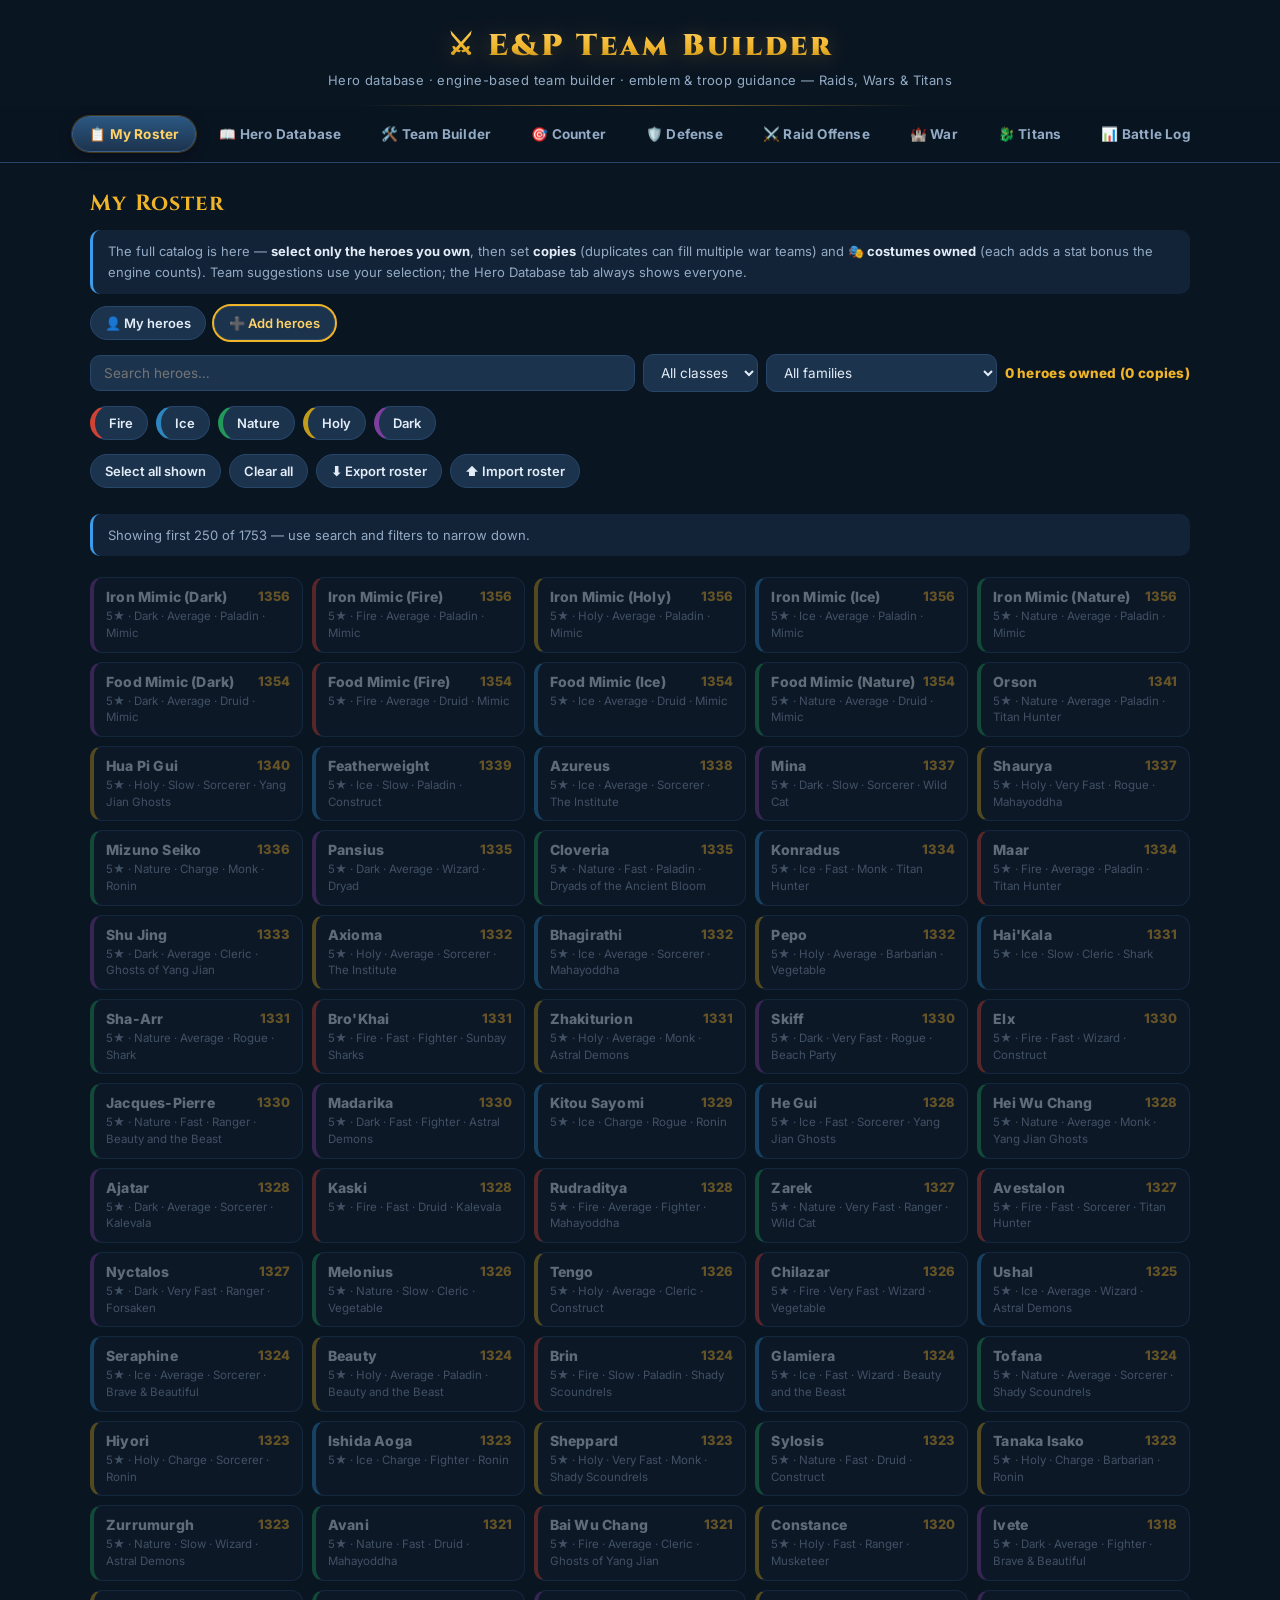
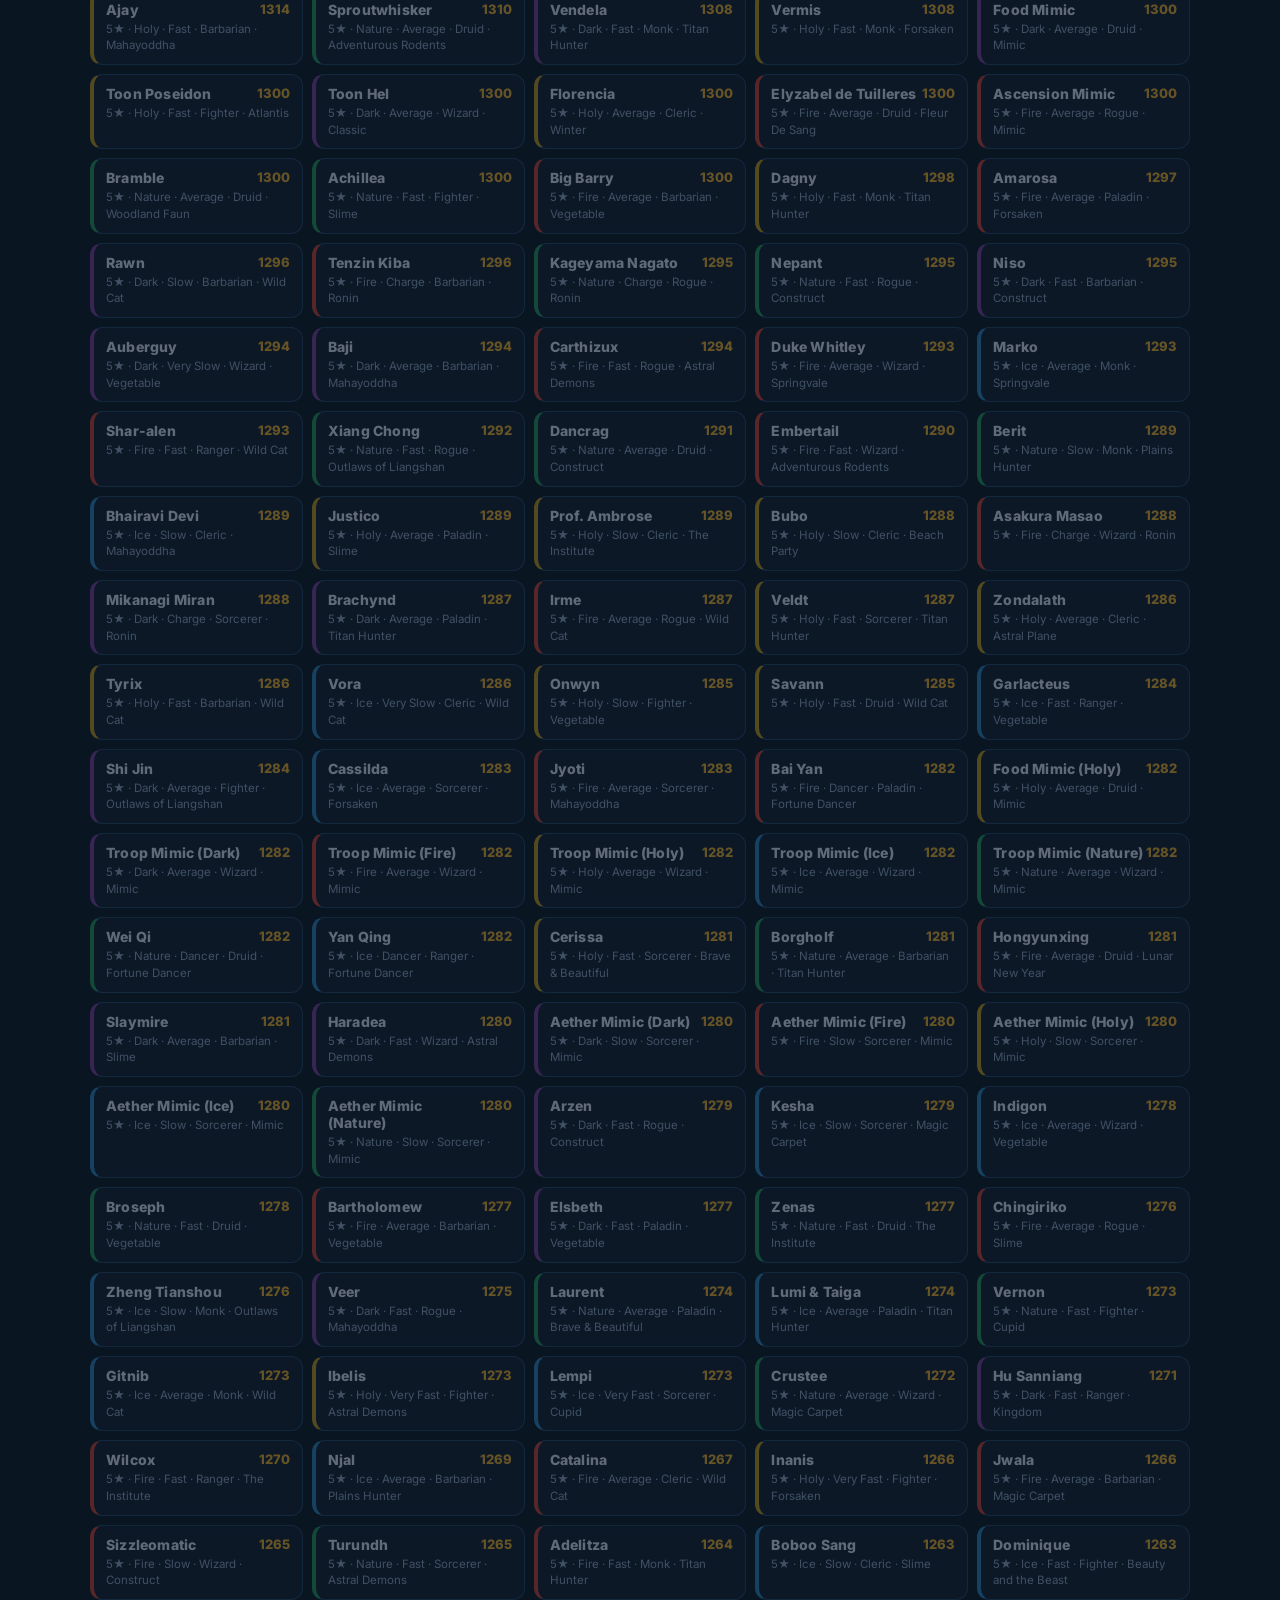
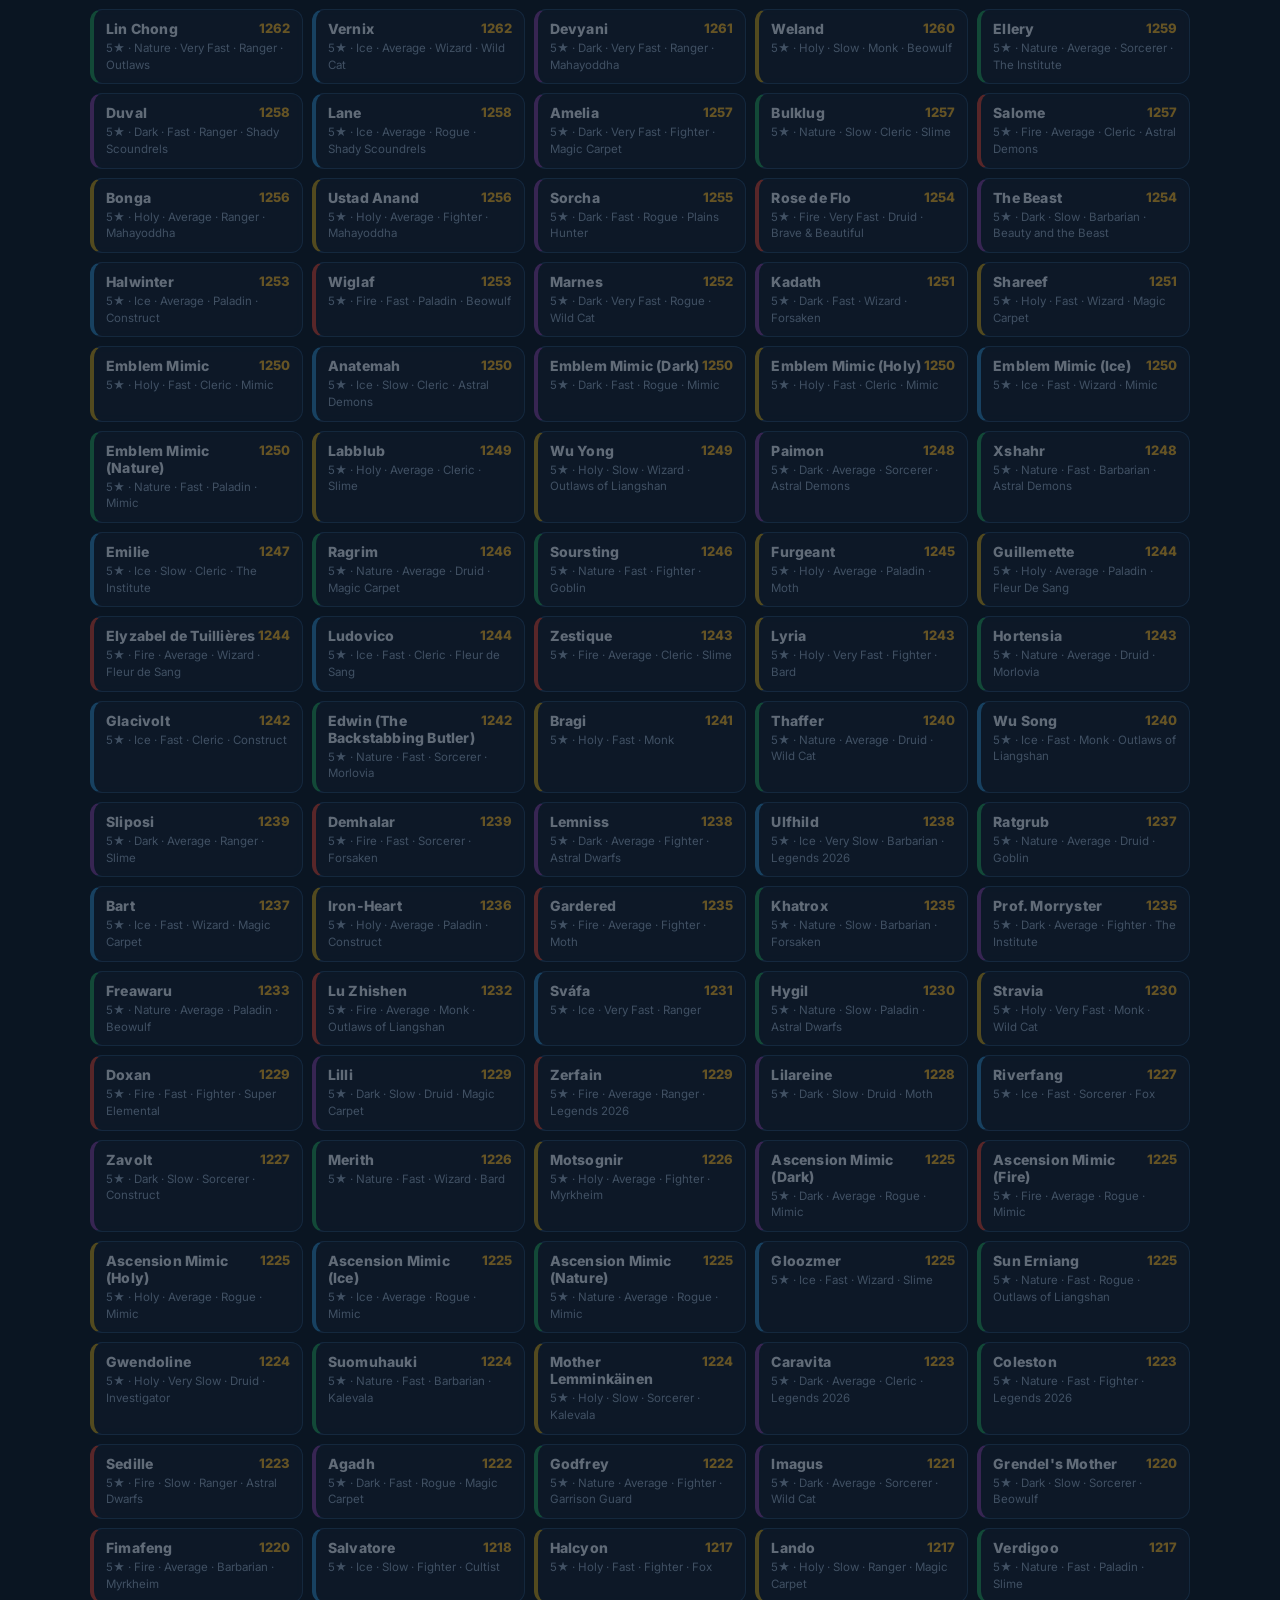
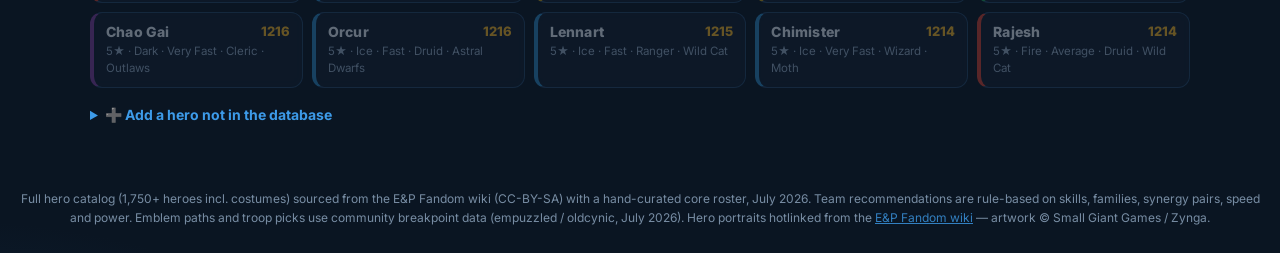
==== index.html @ 9402f8bd "Add files via upload" ====
<!DOCTYPE html>
<html lang="en">
<head>
<meta charset="UTF-8">
<meta name="viewport" content="width=device-width, initial-scale=1.0">
<meta name="referrer" content="no-referrer">
<title>E&P Team Builder</title>
<link rel="preconnect" href="https://fonts.googleapis.com">
<link rel="preconnect" href="https://fonts.gstatic.com" crossorigin>
<link href="https://fonts.googleapis.com/css2?family=Cinzel:wght@600;700;900&family=Inter:wght@400;600;700;800&display=swap" rel="stylesheet">
<style>
:root{
  --bg:#0a1522; --panel:rgba(20,37,56,.75); --panel-solid:#152638; --panel2:#1c334d; --line:#27466a; --line2:#3a5f88;
  --txt:#e3edf8; --dim:#93abc4;
  --holy:#c19b1c; --dark:#7d3f9e; --ice:#2e86c1; --nature:#22995a; --fire:#cf4335;
  --gold:#f0b429; --gold2:#ffd166; --accent:#3d9be9;
  --radius:14px;
}
*{box-sizing:border-box;margin:0;padding:0}
html{scroll-behavior:smooth}
body{
  background:
    radial-gradient(1100px 560px at 75% -10%, #17334f 0%, transparent 60%),
    radial-gradient(900px 520px at -5% 105%, #122a42 0%, transparent 55%),
    var(--bg);
  color:var(--txt);
  font-family:'Inter','Segoe UI',Arial,sans-serif;
  min-height:100vh;
  font-size:14.5px;
}
::-webkit-scrollbar{width:10px;height:10px}
::-webkit-scrollbar-track{background:var(--bg)}
::-webkit-scrollbar-thumb{background:var(--line2);border-radius:6px}
::-webkit-scrollbar-thumb:hover{background:var(--accent)}

/* ---------- header & nav ---------- */
header{padding:26px 24px 18px;text-align:center;position:relative}
header:after{content:"";position:absolute;left:50%;bottom:0;transform:translateX(-50%);width:min(560px,80%);height:1px;
  background:linear-gradient(90deg,transparent,var(--gold),transparent);opacity:.55}
header h1{
  font-family:'Cinzel',serif;font-weight:900;font-size:30px;letter-spacing:3px;
  background:linear-gradient(180deg,var(--gold2),var(--gold) 55%,#a87c12);
  -webkit-background-clip:text;background-clip:text;-webkit-text-fill-color:transparent;
  filter:drop-shadow(0 2px 10px rgba(240,180,41,.25));
}
header p{color:var(--dim);font-size:13px;margin-top:6px;letter-spacing:.4px}
nav{
  display:flex;justify-content:center;gap:6px;padding:10px 12px;flex-wrap:wrap;
  position:sticky;top:0;z-index:40;
  background:rgba(10,21,34,.85);backdrop-filter:blur(12px);-webkit-backdrop-filter:blur(12px);
  border-bottom:1px solid var(--line);
}
nav button{
  background:transparent;color:var(--dim);border:1px solid transparent;
  padding:9px 16px;border-radius:999px;cursor:pointer;font-size:13.5px;font-weight:700;font-family:inherit;
  transition:all .18s ease;letter-spacing:.2px;
}
nav button:hover{color:var(--txt);background:var(--panel2)}
nav button.active{
  background:linear-gradient(180deg,#2b5782,#1c334d);color:var(--gold2);
  border-color:var(--line2);box-shadow:0 0 0 1px rgba(240,180,41,.25), 0 4px 14px rgba(0,0,0,.35);
}
main{max-width:1140px;margin:0 auto;padding:26px 20px 40px}
.tab{display:none}
.tab.show{display:block;animation:fadeUp .3s ease}
@keyframes fadeUp{from{opacity:0;transform:translateY(10px)}to{opacity:1;transform:translateY(0)}}
h2{font-family:'Cinzel',serif;color:var(--gold);font-size:22px;letter-spacing:1.2px;margin-bottom:10px}
.mcard h4{font-family:'Cinzel',serif}

/* ---------- controls ---------- */
.bar{display:flex;gap:8px;flex-wrap:wrap;align-items:center;margin-bottom:14px}
.bar input[type=text],.bar select,.addform input,.addform select,.addform textarea{
  background:var(--panel2);border:1px solid var(--line);color:var(--txt);
  padding:9px 13px;border-radius:10px;font-size:13.5px;font-family:inherit;
  transition:border-color .15s ease, box-shadow .15s ease;
}
.bar input[type=text]:focus,.bar select:focus,.addform input:focus,.addform select:focus,.addform textarea:focus{
  outline:none;border-color:var(--accent);box-shadow:0 0 0 3px rgba(61,155,233,.18);
}
.bar input[type=text]{flex:1;min-width:170px}
.chipbtn{
  background:var(--panel2);border:1px solid var(--line);color:var(--txt);
  padding:8px 14px;border-radius:999px;cursor:pointer;font-size:13px;font-weight:600;font-family:inherit;
  transition:all .15s ease;
}
.chipbtn:hover{border-color:var(--line2);transform:translateY(-1px)}
.chipbtn.on{outline:2px solid var(--gold);color:var(--gold2)}
.count{color:var(--gold);font-weight:800;margin-left:auto;font-size:13.5px;letter-spacing:.3px}
.go{
  background:linear-gradient(180deg,var(--gold2),var(--gold) 60%,#c98f13);
  color:#241a00;border:none;padding:13px 30px;border-radius:12px;
  font-size:15px;font-weight:800;cursor:pointer;letter-spacing:1px;font-family:inherit;
  box-shadow:0 6px 20px rgba(240,180,41,.28), inset 0 1px 0 rgba(255,255,255,.4);
  transition:all .18s ease;
}
.go:hover{transform:translateY(-2px);box-shadow:0 10px 26px rgba(240,180,41,.4), inset 0 1px 0 rgba(255,255,255,.4)}
.go:active{transform:translateY(0)}

/* ---------- hero cards ---------- */
.grid{display:grid;grid-template-columns:repeat(auto-fill,minmax(205px,1fr));gap:9px}
.hero{
  background:var(--panel);border:1px solid var(--line);border-left:4px solid gray;border-radius:12px;
  padding:10px 12px;cursor:pointer;user-select:none;opacity:.4;
  transition:all .18s ease;position:relative;backdrop-filter:blur(6px);
}
.hero:hover{transform:translateY(-2px);border-color:var(--line2)}
.hero.sel{opacity:1;box-shadow:inset 0 0 0 1px rgba(240,180,41,.45), 0 4px 14px rgba(0,0,0,.3)}
.hero .nm{font-weight:800;font-size:14px;letter-spacing:.2px}
.hero .meta{color:var(--dim);font-size:11.5px;margin-top:3px;line-height:1.45}
.hero .pw{float:right;color:var(--gold);font-weight:800;font-size:13px}
.el-Holy{border-left-color:var(--holy)}.el-Dark{border-left-color:var(--dark)}.el-Ice{border-left-color:var(--ice)}.el-Nature{border-left-color:var(--nature)}.el-Fire{border-left-color:var(--fire)}
.el-Holy:hover{box-shadow:0 4px 18px rgba(193,155,28,.25)}
.el-Dark:hover{box-shadow:0 4px 18px rgba(125,63,158,.3)}
.el-Ice:hover{box-shadow:0 4px 18px rgba(46,134,193,.3)}
.el-Nature:hover{box-shadow:0 4px 18px rgba(34,153,90,.3)}
.el-Fire:hover{box-shadow:0 4px 18px rgba(207,67,53,.3)}
.dbcard{opacity:1}
.sbslot.empty{background:var(--panel2);border:2px dashed var(--line2);color:var(--dim);box-shadow:none}
.selslot{outline:2px solid var(--accent) !important;outline-offset:1px}
.sbclear{position:absolute;top:6px;right:9px;cursor:pointer;font-size:12px;opacity:.75;z-index:2}
.sbclear:hover{opacity:1;color:#ffd166}
.sbpick.used{opacity:.25;pointer-events:none}
.cprow{clear:both;margin-top:7px;padding-top:6px;border-top:1px solid var(--line);font-size:11.5px;color:var(--dim);display:flex;align-items:center;gap:4px;flex-wrap:wrap}
.cprow b{color:var(--gold2);min-width:12px;text-align:center}
.cplab{font-size:10.5px;letter-spacing:.4px;text-transform:uppercase}
.cpbtn{display:inline-block;width:18px;height:18px;line-height:16px;text-align:center;border:1px solid var(--line2);border-radius:5px;cursor:pointer;user-select:none;background:var(--panel2)}
.cpbtn:hover{color:var(--gold2);border-color:var(--gold)}
.gbar{display:inline-block;width:min(240px,60vw);height:8px;background:rgba(10,21,34,.8);border:1px solid var(--line);border-radius:5px;overflow:hidden;vertical-align:middle;margin-top:3px}
.gbar span{display:block;height:100%;border-radius:5px;transition:width .25s ease}
.calc{background:rgba(10,21,34,.55);border:1px solid var(--line);border-radius:12px;padding:12px 14px;margin-top:12px}
.calchead{font-family:'Cinzel',serif;color:var(--gold);font-size:13px;letter-spacing:.5px;margin-bottom:9px}
.calcrow{display:flex;align-items:center;gap:6px;flex-wrap:wrap;margin:6px 0}
.calclab{font-size:11px;text-transform:uppercase;letter-spacing:.5px;color:var(--dim);width:82px;flex-shrink:0}
.calcbtn{background:var(--panel2);border:1px solid var(--line);border-radius:7px;padding:5px 11px;font-size:12px;cursor:pointer;user-select:none}
.calcbtn:hover{border-color:var(--line2)}
.calcbtn.on{background:linear-gradient(180deg,#2b5782,#1c334d);color:var(--gold2);border-color:var(--gold)}
.calcrange{flex:1;min-width:120px;accent-color:var(--gold)}
.calcstats{display:grid;grid-template-columns:repeat(4,1fr);gap:7px;margin-top:10px}
.cst{background:var(--panel);border:1px solid var(--line);border-left:3px solid gray;border-radius:8px;padding:7px 4px;text-align:center;font-size:11px;color:var(--dim)}
.cst b{color:var(--txt);font-size:16px}
.hport{float:left;width:44px;height:44px;border-radius:9px;margin-right:9px;object-fit:cover;object-position:top;border:1px solid var(--line2);background:#0d1b2a}
.sport{width:54px;height:54px;border-radius:50%;object-fit:cover;object-position:top;margin:4px auto 2px;border:2px solid rgba(255,255,255,.55);box-shadow:0 2px 10px rgba(0,0,0,.45);background:#0d1b2a}
.mport{width:88px;height:88px;border-radius:12px;object-fit:cover;object-position:top;border:2px solid var(--line2);background:#0d1b2a}

/* ---------- team cards ---------- */
.teamcard{
  background:var(--panel);border:1px solid var(--line);border-radius:var(--radius);
  padding:18px;margin:18px 0;backdrop-filter:blur(6px);
  box-shadow:0 8px 28px rgba(0,0,0,.28);animation:fadeUp .35s ease;
}
.teamcard h3{font-family:'Cinzel',serif;color:var(--gold);margin-bottom:4px;font-size:17px;letter-spacing:.8px}
.teamcard .sub{color:var(--dim);font-size:12.5px;margin-bottom:13px}
.lineup{display:grid;grid-template-columns:repeat(5,1fr);gap:9px}
@media(max-width:700px){.lineup{grid-template-columns:repeat(2,1fr)}}
.slot{
  border-radius:12px;padding:12px 8px;color:#fff;text-align:center;min-height:130px;
  display:flex;flex-direction:column;justify-content:center;cursor:pointer;
  position:relative;overflow:hidden;
  transition:transform .18s ease, box-shadow .18s ease;
  box-shadow:0 4px 12px rgba(0,0,0,.35), inset 0 1px 0 rgba(255,255,255,.18);
}
.slot:before{content:"";position:absolute;inset:0;background:linear-gradient(160deg,rgba(255,255,255,.16),transparent 45%);pointer-events:none}
.slot:hover{transform:translateY(-3px);box-shadow:0 10px 22px rgba(0,0,0,.45), inset 0 1px 0 rgba(255,255,255,.18)}
.slot .pos{font-size:9.5px;letter-spacing:1.6px;text-transform:uppercase;opacity:.8;font-weight:700}
.slot .n{font-weight:800;font-size:14px;margin:4px 0;text-shadow:0 1px 3px rgba(0,0,0,.5)}
.slot .d{font-size:11px;opacity:.92}
.tankslot{outline:2px solid rgba(240,180,41,.75);outline-offset:1px}
.bg-Holy{background:linear-gradient(165deg,#d8b62e,#8a6d0d)}
.bg-Dark{background:linear-gradient(165deg,#9455b8,#5b2a78)}
.bg-Ice{background:linear-gradient(165deg,#3f9ad8,#1c5e8f)}
.bg-Nature{background:linear-gradient(165deg,#2eb56e,#177a43)}
.bg-Fire{background:linear-gradient(165deg,#e05a4b,#9e2f24)}
.why{
  background:rgba(28,51,77,.55);border-left:3px solid var(--gold);border-radius:10px;
  padding:12px 15px;margin-top:13px;font-size:13px;line-height:1.65;
}
.why b{color:var(--gold2)}
.pill{
  display:inline-block;background:var(--panel2);border:1px solid var(--line);border-radius:999px;
  padding:3px 11px;font-size:11px;color:var(--dim);margin:2px;font-weight:600;letter-spacing:.2px;
}
.note{
  background:rgba(28,51,77,.5);border-left:3px solid var(--accent);
  padding:11px 15px;border-radius:10px;color:var(--dim);font-size:13px;margin:12px 0;line-height:1.6;
}
.note b{color:var(--txt)}
.selrow{display:flex;gap:10px;align-items:center;flex-wrap:wrap;margin-bottom:14px}
.selrow label{font-size:13.5px;color:var(--dim);font-weight:600}
.addform{display:grid;grid-template-columns:repeat(auto-fit,minmax(180px,1fr));gap:10px;margin-top:12px}
.addform textarea{grid-column:1/-1;min-height:74px}
.addform select,.addform input,#lgTeam select,#lgEnemy select{min-width:0;width:100%}
details{margin-top:18px}
summary{cursor:pointer;color:var(--accent);font-weight:700;font-size:14px}
summary:hover{color:var(--gold2)}

/* ---------- modal ---------- */
.modal{
  position:fixed;inset:0;background:rgba(4,10,18,.72);display:none;z-index:50;
  overflow:auto;padding:34px 14px;backdrop-filter:blur(6px);-webkit-backdrop-filter:blur(6px);
}
.modal.show{display:block}
.mcard{
  max-width:790px;margin:0 auto;background:linear-gradient(180deg,#182c44,#12233a);
  border:1px solid var(--line2);border-radius:16px;padding:22px 26px;
  box-shadow:0 24px 70px rgba(0,0,0,.55);animation:fadeUp .28s ease;
}
.mcard h4{color:var(--gold);margin:16px 0 5px;font-size:15px;letter-spacing:.8px}
.mcard p{font-size:13.5px;line-height:1.65;color:var(--txt)}
.mcard .note{margin:6px 0}
footer{text-align:center;color:var(--dim);font-size:12px;padding:26px 16px;line-height:1.6;opacity:.8}
@media(max-width:640px){
  header h1{font-size:22px;letter-spacing:2px}
  main{padding:18px 12px 32px}
  .grid{grid-template-columns:repeat(auto-fill,minmax(160px,1fr))}
}
</style>
</head>
<body>
<header>
  <h1>⚔ E&P Team Builder</h1>
  <p>Hero database · engine-based team builder · emblem &amp; troop guidance — Raids, Wars &amp; Titans</p>
</header>
<nav id="nav"></nav>
<main>

<section class="tab" id="tab-roster">
  <h2>My Roster</h2>
  <div class="note">The full catalog is here — <b>select only the heroes you own</b>, then set <b>copies</b> (duplicates can fill multiple war teams) and <b>🎭 costumes owned</b> (each adds a stat bonus the engine counts). Team suggestions use your selection; the Hero Database tab always shows everyone.</div>
  <div class="bar">
    <button class="chipbtn" id="rvMine">👤 My heroes</button>
    <button class="chipbtn" id="rvAll">➕ Add heroes</button>
  </div>
  <div class="bar">
    <input type="text" id="search" placeholder="Search heroes…">
    <select id="fClass"><option value="">All classes</option></select>
    <select id="fFam"><option value="">All families</option></select>
    <span class="count" id="selCount"></span>
  </div>
  <div class="bar" id="elFilters"></div>
  <div class="bar">
    <button class="chipbtn" id="selAll">Select all shown</button>
    <button class="chipbtn" id="selNone">Clear all</button>
    <button class="chipbtn" id="rosterExport">⬇ Export roster</button>
    <label class="chipbtn" style="cursor:pointer">⬆ Import roster<input type="file" id="rosterImport" accept=".json" style="display:none"></label>
  </div>
  <div class="grid" id="heroGrid"></div>
  <details>
    <summary>➕ Add a hero not in the database</summary>
    <div class="note">Paste the hero's special-skill text and the app will auto-detect its roles (heal, taunt, mana control, etc.). Custom heroes are saved in your browser.</div>
    <div class="addform">
      <input id="anName" placeholder="Name">
      <select id="anEl"><option>Fire</option><option>Ice</option><option>Nature</option><option>Holy</option><option>Dark</option></select>
      <select id="anSpeed"><option>Very Fast</option><option>Fast</option><option selected>Average</option><option>Slow</option><option>Very Slow</option><option>Charge</option><option>Magic</option></select>
      <input id="anFam" placeholder="Family">
      <select id="anCls"><option>Barbarian</option><option>Cleric</option><option>Druid</option><option>Fighter</option><option>Monk</option><option>Paladin</option><option>Ranger</option><option>Rogue</option><option>Sorcerer</option><option>Wizard</option></select>
      <input id="anPw" placeholder="Power (e.g. 1700)" type="number">
      <textarea id="anSkill" placeholder="Paste special skill + passives text here for auto-tagging…"></textarea>
      <button class="chipbtn" id="anAdd">Add hero</button>
    </div>
  </details>
</section>

<section class="tab" id="tab-db">
  <h2>Hero Database</h2>
  <div class="note">Browse every hero — search name, skill or passive text (try "taunt", "revive", "fiend"), filter, then click any hero for full details, an <b>emblem path</b>, a <b>troop recommendation</b> and their <b>best partners</b>. Heroes in team suggestions are clickable too.</div>
  <div class="bar">
    <input type="text" id="dbSearch" placeholder="Search name, skill or passive text…">
    <select id="dbEl"><option value="">All elements</option><option>Fire</option><option>Ice</option><option>Nature</option><option>Holy</option><option>Dark</option></select>
    <select id="dbClass"><option value="">All classes</option></select>
    <select id="dbRarity"><option value="">All rarities</option><option value="5">5★</option><option value="4">4★</option><option value="3">3★</option><option value="2">1–2★</option></select>
    <select id="dbSpeed"><option value="">All speeds</option></select>
    <select id="dbFam"><option value="">All families</option></select>
    <select id="dbTag"><option value="">All roles</option></select>
    <select id="dbSort"><option value="power">Sort: Power</option><option value="name">Sort: Name</option><option value="speed">Sort: Speed</option></select>
  </div>
  <div class="bar"><span class="count" id="dbCount"></span></div>
  <div class="grid" id="dbGrid"></div>
</section>

<section class="tab" id="tab-builder">
  <h2>Team Builder</h2>
  <div class="note">Build any five-hero team and get <b>live analysis</b> — synergy rules firing, anti-synergy warnings, speed curve, colors and an engine score <b>graded against the best team your roster can field</b> (Very weak → Elite). Click a slot to select it, then click a hero below to place them (or just click heroes to fill left-to-right). Save teams and log results in one click. Every suggestion card also has a 🛠️ button that opens it here.</div>
  <div class="bar" data-ctxbar></div>
  <div class="lineup" id="sbSlots"></div>
  <div class="bar" style="margin-top:10px">
    <button class="chipbtn" id="sbArrange">✨ Auto-arrange</button>
    <button class="chipbtn" id="sbClear">Clear team</button>
    <input type="text" id="sbName" placeholder="Team name…" style="max-width:200px">
    <button class="chipbtn" id="sbSave">💾 Save team</button>
  </div>
  <div id="sbAnalysis"></div>
  <div id="sbSaved"></div>
  <h2 style="margin-top:18px;font-size:17px">Pick heroes</h2>
  <div class="bar">
    <input type="text" id="sbSearch" placeholder="Search heroes…">
    <select id="sbEl"><option value="">All elements</option><option>Fire</option><option>Ice</option><option>Nature</option><option>Holy</option><option>Dark</option></select>
  </div>
  <div class="grid" id="sbGrid"></div>
</section>

<section class="tab" id="tab-counter">
  <h2>Counter-Planner</h2>
  <div class="note">Enter an enemy defense (any hero in the catalog — you don't need to own them; middle slot = their tank). The app reads their threats and builds the best counter from <b>your roster</b>: heal-block against healers, anti-revive against Nine Lives, bypass against counterattack. Save enemy defenses for war planning.</div>
  <div class="bar" data-ctxbar></div>
  <div class="lineup" id="enSlots"></div>
  <div class="bar" style="margin-top:10px">
    <button class="chipbtn" id="enClear">Clear enemy team</button>
    <input type="text" id="enName" placeholder="Enemy / war target name…" style="max-width:220px">
    <button class="chipbtn" id="enSave">💾 Save enemy defense</button>
  </div>
  <div id="enOut"></div>
  <div id="enSaved"></div>
  <h2 style="margin-top:18px;font-size:17px">Pick enemy heroes (full catalog)</h2>
  <div class="bar">
    <input type="text" id="enSearch" placeholder="Search heroes…">
    <select id="enEl"><option value="">All elements</option><option>Fire</option><option>Ice</option><option>Nature</option><option>Holy</option><option>Dark</option></select>
  </div>
  <div class="grid" id="enGrid"></div>
</section>

<section class="tab" id="tab-defense">
  <h2>Raid / War Defense</h2>
  <div class="note">Builds defenses around <b>engines</b>: family synergies, always-on passives, taunt→payoff loops, mana denial + heal-block chains — then checks speed curve and element spread. Top 3 options shown. <b>Scores are graded against the strongest lineup your roster can field</b> under the selected battle rules — 100% = your ceiling.</div>
  <div class="bar" data-ctxbar></div>
  <div class="bar">
    <button class="go" onclick="runDefense()">Build my best defenses</button>
    <button class="chipbtn" onclick="runRuleMatrix()" style="padding:12px 18px">📜 Best team for every battle rule</button>
  </div>
  <div id="defOut"></div>
  <div id="ruleMatrixOut"></div>
</section>

<section class="tab" id="tab-offense">
  <h2>Raid Offense (3-2 stack)</h2>
  <div class="selrow">
    <label>Enemy tank color:</label>
    <span id="tankColors"></span>
  </div>
  <div class="bar" data-ctxbar></div>
  <div id="offOut"></div>
</section>

<section class="tab" id="tab-war">
  <h2>War Offense — 6 Teams</h2>
  <div class="note">Six attack teams with no hero reused, each color-stacked against a different tank color, each with a healer/support pair where possible.</div>
  <div class="bar" data-ctxbar></div>
  <button class="go" onclick="runWar()">Build my 6 war teams</button>
  <div id="warOut"></div>
</section>

<section class="tab" id="tab-titan">
  <h2>Titans</h2>
  <div class="selrow">
    <label>Titan color:</label>
    <span id="titanColors"></span>
  </div>
  <div id="titanOut"></div>
</section>

<section class="tab" id="tab-log">
  <h2>Battle Log</h2>
  <div class="note">Log battles as you play — over time this shows which teams actually win <b>for you</b>. Saved in your browser; Export to back it up.</div>
  <div class="note" style="border-left-color:var(--gold)">
    <div data-learnbadge>🧠 Learning: no community data loaded yet</div>
    <label style="display:block;margin-top:8px;cursor:pointer"><input type="checkbox" id="shareToggle"> <b>Share my battle results with the alliance tool</b> — anonymous (a random ID, hero names, result, war rule). Helps the recommendations learn what actually wins. You can turn this off anytime.</label>
  </div>
  <div class="addform">
    <select id="lgMode"><option>Raid Attack</option><option>Raid Defense</option><option>War Attack</option><option>Tournament</option></select>
    <select id="lgResult"><option>Win</option><option>Loss</option></select>
    <input id="lgNote" placeholder="Notes (key moment, what actually decided it…)">
    <div style="grid-column:1/-1"><div class="cplab" style="margin:6px 0 2px">🎲 Board luck <span style="text-transform:none;color:var(--dim)">— one tap, be honest: lucky wins count less, unlucky losses count more</span></div><div id="lgBoard" style="display:flex;gap:6px;flex-wrap:wrap"><button type="button" class="chipbtn" data-b="bad">😖 Bad board</button><button type="button" class="chipbtn on" data-b="normal">😐 Normal</button><button type="button" class="chipbtn" data-b="great">🍀 Great board</button></div></div>
    <div style="grid-column:1/-1"><div class="cplab" style="margin:6px 0 2px">📏 Margin <span style="text-transform:none;color:var(--dim)">— optional: how decisive was it? (tap again to clear)</span></div><div id="lgMargin" style="display:flex;gap:6px;flex-wrap:wrap"><button type="button" class="chipbtn" data-v="close">😅 Close</button><button type="button" class="chipbtn" data-v="comfortable">👍 Comfortable</button><button type="button" class="chipbtn" data-v="blowout">💪 Blowout</button></div></div>
    <div style="grid-column:1/-1;display:none" id="lgWhyRow"><div class="cplab" style="margin:6px 0 2px">💥 Why the loss? <span style="text-transform:none;color:var(--dim)">— optional, one tap</span></div><div id="lgWhy" style="display:flex;gap:6px;flex-wrap:wrap"><button type="button" class="chipbtn" data-v="misplay">🤦 Misplay</button><button type="button" class="chipbtn" data-v="matchup">🧩 Bad matchup</button><button type="button" class="chipbtn" data-v="powergap">📉 Power gap</button></div></div>
    <div style="grid-column:1/-1"><div class="cplab" style="margin:2px 0">⚔ Your team</div><div id="lgTeam" style="display:grid;grid-template-columns:repeat(auto-fit,minmax(120px,1fr));gap:6px"></div></div>
    <div style="grid-column:1/-1"><div class="cplab" style="margin:6px 0 2px">⭐ Your MVP <span style="text-transform:none;color:var(--dim)">— optional: tap who carried</span></div><div id="lgMvp" style="display:flex;gap:6px;flex-wrap:wrap"></div></div>
    <div style="grid-column:1/-1"><div class="cplab" style="margin:6px 0 2px">🛡 Enemy team <span style="text-transform:none;color:var(--dim)">— optional, but it trains the counter engine</span></div><div id="lgEnemy" style="display:grid;grid-template-columns:repeat(auto-fit,minmax(120px,1fr));gap:6px"></div></div>
    <div style="grid-column:1/-1"><div class="cplab" style="margin:6px 0 2px">🎯 Biggest threat <span style="text-transform:none;color:var(--dim)">— optional: tap the enemy that wrecked your plan</span></div><div id="lgThreat" style="display:flex;gap:6px;flex-wrap:wrap"></div></div>
    <button class="chipbtn" id="lgAdd">➕ Log battle</button>
    <button class="chipbtn" id="lgExport">Export JSON</button>
    <label class="chipbtn" style="text-align:center">Import<input type="file" id="lgImport" style="display:none"></label>
  </div>
  <div id="lgStats"></div>
  <div id="lgTable"></div>
</section>

<div class="modal" id="heroModal"></div>
</main>
<footer>Full hero catalog (1,750+ heroes incl. costumes) sourced from the E&P Fandom wiki (CC-BY-SA) with a hand-curated core roster, July 2026. Team recommendations are rule-based on skills, families, synergy pairs, speed and power. Emblem paths and troop picks use community breakpoint data (empuzzled / oldcynic, July 2026). Hero portraits hotlinked from the <a href='https://empiresandpuzzles.fandom.com' style='color:var(--accent)'>E&P Fandom wiki</a> — artwork © Small Giant Games / Zynga. </footer>

<script>
const BASE_HEROES = [{"name":"Food Mimic","el":"Dark","speed":"Average","fam":"Mimic","cls":"Druid","power":1300,"tags":["sniper"],"skill":"Wicked Lick: Deals 500% damage to the target. If the target is defeated by the attack, the caster gains +33% mana. Heals all allies for 30% of damage dealt. The Mimic chest closes for 2 turns (the Mimic is immune to damage and new status ailments while closed).","pas":"PERFECT ACCURACY: This character's Special Skill never misses its targets. MIMIC LOOT: Grants a chance for extra loot (food bundles + trainer heroes) when completing map/quest stages; chance scales with the level's energy cost. Mimic must be max-leveled and fully ascended for Mimic Loot to be active. Mimics have reduced leveling and ascension costs.","tal":"Druid: MASTER COMPANION - 15% chance to summon a Thorn Minion (25% HP / 25% attack) if this character received any damage by end of enemy turn.","est":true,"r":5},{"name":"Toon Poseidon","el":"Holy","speed":"Fast","fam":"Atlantis","cls":"Fighter","power":1300,"tags":["sniper","teamimmune"],"skill":"Deals 450% damage to the target. All allies resist new negative mana effects for 3 turns. All allies resist new effects that block usage of Special Skills for 3 turns.","pas":"TOON: +75% extra chance to resist all status ailments, mana reductions, and buff dispels. Extra chances are calculated independently.","tal":"Fighter: 6% chance to revive upon death at end of turn.","img":"https://static.wikia.nocookie.net/empiresandpuzzles/images/7/79/Poseidon.jpg/revision/latest/scale-to-width-down/240?cb=20190329165924","est":true,"r":5},{"name":"Toon Hel","el":"Dark","speed":"Average","fam":"Classic","cls":"Wizard","power":1300,"tags":["manactl"],"skill":"Stops mana regeneration of all enemies for 3 turns.","pas":"TOON: +75% extra chance to resist all status ailments, mana reductions, and buff dispels. Extra chances are calculated independently.","tal":"Wizard: 3% chance when dealing damage to reduce enemy mana generation by 50% for 2 turns.","img":"https://static.wikia.nocookie.net/empiresandpuzzles/images/a/a5/Hel.jpg/revision/latest/scale-to-width-down/240?cb=20180506160003","est":true,"r":5},{"name":"Domitia","el":"Dark","speed":"Average","fam":"Classic","cls":"Rogue","power":757,"tags":["dispel","hit3","sniper"],"skill":"Stylish Bolt (Domitia Stylish costume): Deals 610% damage to the target; if the target has less than 50% health remaining, deals 755% damage instead. The caster and nearby allies get +84% defense against Holy for 4 turns. Dispels buffs from the target and nearby enemies.","pas":"STYLISH! (Stylish costume passive): 65% chance to replace incoming negative effects with matching positive ones. SEASON 1 / CLASSIC FAMILY BONUS (2/3/4/5 fully ascended heroes): +1%/+3%/+5%/+7% attack, defense and healing; at Class Level 20 all Class Talents upgrade to Superior Class Talents.","tal":"Rogue: EVADE - 20% chance to dodge Special Skills that deal damage. Classic family: at class level 20, talents upgrade to Superior Class Talents.","img":"https://static.wikia.nocookie.net/empiresandpuzzles/images/c/c4/Domitia.jpg/revision/latest/scale-to-width-down/240?cb=20180509014950","atk":725,"dfn":677,"hp":1349,"r":5},{"name":"Featherweight","el":"Ice","speed":"Slow","fam":"Construct","cls":"Paladin","power":1339,"tags":["cleanse","dispel","healblock","hit3","minionhate","minions"],"skill":"Heavy Drain: Deals 400% damage to the target and nearby enemies. Steals all dispellable buffs from the target and nearby enemies and randomly distributes them on allies. The caster steals 85% of any healing applied to the target and nearby enemies for 5 turns. The caster steals generated mana of the target and nearby enemies over 5 turns, starting low and increasing every turn until on the last turn all generated mana is stolen (can't be cleansed, but is removed if the caster is defeated).","pas":"EMPOWERED RESIST SPECIAL BLOCKING: Immune to status ailments that prevent the use of Special Skills; gains 450 boosted health and 5% mana each time they resist. MINION CORE: Activates each time Special Skill is cast - with fully charged Core, summons a Killer Bot Minion (33% HP / 55% attack inherited, scaled by Core charge) on all allies; before hitting, the Killer Bot destroys all Minions on the target and damages Mega Minions; recovers 5% health for its owner each turn; Wither: each Killer Bot hit gives its target -50 attack. CONSTRUCT FAMILY: Core charges each time this hero receives damage from normal attacks or Special Skills. Aether Power: Defense Up.","tal":"Paladin: MASTER PROTECT - 25% chance to get +25% defense for 2 turns after receiving damage; caster and nearby allies get the bonus.","img":"https://static.wikia.nocookie.net/empiresandpuzzles/images/4/43/Featherweight_-_Hero_Card.gif/revision/latest/scale-to-width-down/240?cb=20260703130822","atk":1369,"dfn":1427,"hp":2399,"r":5},{"name":"Hua Pi Gui","el":"Holy","speed":"Slow","fam":"Yang Jian Ghosts","cls":"Sorcerer","power":1340,"tags":["engine","manaboost"],"skill":"Surrender Your Heart (Slow, 8/8): After the Special Skill has been cast, increases the mana of the caster by 25%. Deals 500% damage to 5 random enemies. For 5 turns, all hit enemies are forced to cast Mindless Heal when at full mana. MINDLESS HEAL: Recovers 60% health for the character on the OPPOSING side with the lowest remaining HP — their charged heroes heal YOUR team instead of firing.","pas":"VENGEFUL HAUNTING: When this character loses more than 25% of max health at once - casts Full Removal on themselves and shifts into Vengeful Ghost form for 2 turns. At the end of each turn, Vengeful Ghost deals 450% damage to a random enemy and dispels buffs from them. This effect is undispellable. GHOSTS OF YANG JIAN FAMILY BONUS (1/2 heroes): Gain 40%/45% mana when a Ghost form on this character expires. MORALE BOOST (War of the Three Kingdoms): +10% attack, +3% defense, +7% health for this family and allies. Aether Power: Regen.","tal":"Sorcerer: MASTER DELAY (5/5) - If this character dealt any damage by the end of its turn, +15% chance to activate: drop the mana generation of the target by -50% for 2 turns; the target gets -20% attack for 2 turns.","img":"https://static.wikia.nocookie.net/empiresandpuzzles/images/0/07/Hua_Pi_Gui_-_Hero_Card.gif/revision/latest/scale-to-width-down/240?cb=20260705172151","atk":1413,"dfn":1376,"hp":2397,"r":5},{"name":"Duval","el":"Dark","speed":"Fast","fam":"Shady Scoundrels","cls":"Ranger","power":1258,"tags":["bypass","dispel","dot","engine","sniper"],"skill":"Thieving Shot: Ransacks the target, stealing 400 health and a buff (safely steals one status effect buff from the target, including Stubborn effects, undispellable buffs and Dance effects; safe stealing bypasses secondary effects such as damage on removal). Deals 560% damage to the target. The target receives 1518 Poison damage over 3 turns; this effect spreads to nearby enemies.","pas":"THIEF'S OPPORTUNITY: At the start of each turn this character Ransacks a random enemy (Ransack: steals 100 health; safely steals a buff from the enemy, including Stubborn/undispellable buffs and Dance effects). CHEAT DEATH: The first time this character would receive fatal damage, they instead redirect that damage to a random enemy; refreshed at the beginning of each wave. SHADY SCOUNDRELS FAMILY BONUS (1/2/3 heroes): Stack (Max 10): All allies get +4%/+5%/+6% attack stack each time this character attempts to Ransack an enemy; up to 2 activations per turn.","tal":"Ranger: MASTER PIERCE - 25% chance to bypass defensive buffs including counterattacks.","img":"https://static.wikia.nocookie.net/empiresandpuzzles/images/c/ce/Duval.jpg/revision/latest/scale-to-width-down/240?cb=20251209020431","atk":1295,"dfn":1293,"hp":2270,"r":5},{"name":"Pansius","el":"Dark","speed":"Average","fam":"Dryad","cls":"Wizard","power":1335,"tags":["cc","cleanse","defdown","dot","hit3"],"skill":"Poisonous Velvet Petals: Deals 400% damage to the target and nearby enemies. The target and nearby enemies are Mesmerized for 4 turns (can't be cleansed; Mesmerized enemies have -40% defense against Special Skills and take +40% increased damage from status ailments; against Dryads it's -60% / +60%). The target and nearby enemies receive 1008 Poison damage over 4 turns.","pas":"WHISPERING PETAL RAIN: Every 4 turns, one random enemy is Mesmerized for 4 turns (can't be cleansed; same Mesmerize effect as the Special). ETHEREAL PETAL VEIL: After casting Special Skill this character is Camouflaged and can't be directly targeted by enemy Special Skills for 5 turns (can't be dispelled or reallocated; position-based skills bypass Camouflage; a lone Camouflaged character is hit automatically). DRYAD FAMILY BONUS (1/2/3 heroes): All allies get a +50/+60/+70 health regeneration stack each time this character attempts to Mesmerize an enemy (max 10 stacks). Aether Power: Boosted Regen.","tal":"Wizard: MASTER JINX - chance to deal extra damage per each active status effect on the target when dealing damage.","img":"https://static.wikia.nocookie.net/empiresandpuzzles/images/2/2f/Pansius_-_Hero_Card.gif/revision/latest/scale-to-width-down/240?cb=20260615131219","atk":1404,"dfn":1374,"hp":2389,"r":5},{"name":"Hai'Kala","el":"Ice","speed":"Slow","fam":"Shark","cls":"Cleric","power":1331,"tags":["cleanse","fiends","manaboost","minionhate","minions"],"skill":"Mending High Tide: Cleanses status ailments from all allies. Destroys all Fiends from all allies and damages all Mega Fiends. Recovers 60% health for the caster; the healing chains through all allies adjacent to any healed ally. All healed allies get +50% mana generation for 5 turns (affects only mana from matching shields or defense-team end-of-turn mana). Summons a Shark Mega Minion with 65% HP and 270% attack inherited from the caster (strong vs Fire); when summoned, gives its owner immunity to buff dispels and steals for as long as the owner has the Shark Mega Minion.","pas":"SHARK'S MIGHT: Special Skill, Minions and Mega Minions deal increased damage against enemies with any Water-damage ailment (+35% Special Skills, +60% Minions/Mega Minions). EMPOWERED RESIST WATER: Immune to Water-damage ailments; gains 450 boosted health and 5% mana each time they resist. SHARK FAMILY BONUS (1/2/3 heroes): Deals 540/612/684 Water damage over 3 turns to an enemy who deals Special Skill damage to this character. Extra perks in the Sunbay Party event. Aether Power: Heal Increase.","tal":"Cleric: MASTER MANASHIELD - 35% chance to resist negative mana effects and effects that prevent the use of Special Skills.","img":"https://static.wikia.nocookie.net/empiresandpuzzles/images/b/b5/Hai%E2%80%99Kala_-_Hero_Card.gif/revision/latest/scale-to-width-down/240?cb=20260602134111","atk":1308,"dfn":1409,"hp":2533,"r":5},{"name":"Sha-Arr","el":"Nature","speed":"Average","fam":"Shark","cls":"Rogue","power":1331,"tags":["minions","sniper"],"skill":"Harpoon Barrage: Deals 650% damage to the target. Deals an additional 150% damage to as many random enemies as there are Minions and Mega Minions owned by allies (damage reduced on each consecutive hit). All hit targets get -50% attack for 4 turns. Summons a Shark Minion for each ally with 25% HP and 25% attack inherited from the caster (strong vs Ice); when summoned, gives its owner immunity to buff dispels and steals for as long as the owner has the Shark Minion.","pas":"SHARK'S MIGHT: Special Skill, Minions and Mega Minions deal increased damage against enemies with any Water-damage ailment (+35% Special Skills, +60% Minions/Mega Minions). EMPOWERED RESIST WATER: Immune to Water-damage ailments; gains 450 boosted health and 5% mana each time they resist. SHARK FAMILY BONUS (1/2/3 heroes): Deals 540/612/684 Water damage over 3 turns to an enemy who deals Special Skill damage to this character. Extra perks in the Sunbay Party event. Aether Power: Attack Up.","tal":"Rogue: MASTER EVADE - 20-25% chance to evade Special Skills that deal damage.","img":"https://static.wikia.nocookie.net/empiresandpuzzles/images/9/9e/Sha-Arr_-_Hero_Card.gif/revision/latest/scale-to-width-down/240?cb=20260602133948","atk":1380,"dfn":1382,"hp":2406,"r":5},{"name":"Bubo","el":"Holy","speed":"Slow","fam":"Beach Party","cls":"Cleric","power":1288,"tags":["cleanse","fiends","growth","healer","minionhate","overheal"],"skill":"Terrycloth Shake-Off: Destroys all Fiends from all allies and damages all Mega Fiends. Cleanses status ailments from all allies. Boosts health of all allies by 1550 (boosted health can exceed max HP). Growth: All allies get 400 attack and 400 defense.","pas":"DAMAGE OVER TIME ON SPECIAL: When this character casts their Special Skill, all enemies receive 316 Water damage over 2 turns. EMPOWERED RESIST WATER: Immune to Water-damage ailments; gains 450 boosted health and 5% mana each time they resist. BEACH PARTY FAMILY BONUS (1/2/3 heroes): -20%/-40%/-60% damage received from damage-over-time status effects. Extra perks in the Beach Party event.","tal":"Cleric: MASTER MANASHIELD - 35% chance to resist negative mana effects and effects that prevent the use of Special Skills; if resisted, this character and nearby allies recover 10% health.","img":"https://static.wikia.nocookie.net/empiresandpuzzles/images/1/1c/Bubo_-_Hero_Card.gif/revision/latest/scale-to-width-down/240?cb=20260602133245","atk":1297,"dfn":1380,"hp":2307,"r":5},{"name":"Skiff","el":"Dark","speed":"Very Fast","fam":"Beach Party","cls":"Rogue","power":1330,"tags":["dispel","dodge","teamimmune"],"skill":"Kite Diving: All allies get +45% chance to dodge Special Skills for 2 turns; each dodge gives 10% mana to the ally. All allies are immune to new status ailments for 2 turns. All allies are immune to buff dispels and reallocations for 2 turns (immunity includes this effect itself; also includes Ransack).","pas":"DAMAGE OVER TIME ON SPECIAL: When this character casts their Special Skill, all enemies receive 328 Water damage over 2 turns. EMPOWERED RESIST WATER: Immune to Water-damage ailments; gains 450 boosted health and 5% mana each time they resist. BEACH PARTY FAMILY BONUS (1/2/3 heroes): -20%/-40%/-60% damage received from damage-over-time status effects. Extra perks in the Beach Party event.","tal":"Rogue: MASTER EVADE - 25% chance to dodge Special Skills that deal damage.","img":"https://static.wikia.nocookie.net/empiresandpuzzles/images/6/6e/Skiff_-_Hero_Card.gif/revision/latest/scale-to-width-down/240?cb=20260602133432","atk":1369,"dfn":1409,"hp":2369,"r":5},{"name":"He Gui","el":"Ice","speed":"Fast","fam":"Yang Jian Ghosts","cls":"Sorcerer","power":1328,"tags":["cleanse","dispel","dot","insanity","sniper"],"skill":"Ghastly Drowning: Dispels buffs from all enemies. Deals 565% damage to the target. The target receives 1875 Water damage over 3 turns (Stubborn: each dispel/cleanse/reallocate attempt reduces duration by 1 turn). Casts Full Removal on the caster (removes ALL status effects, stacks, Growth and Wither effects, even Stubborn/undispellable ones). The caster shifts into Vengeful Ghost form for 2 turns: at the end of each turn, deals 450% damage to a random enemy and dispels buffs from them (undispellable). While in Ghost form: can't gain mana or be healed by Special Skills, but immune to normal attacks, Special Skill attacks, damage-dealing passives, status effects and stacks; immune to new Growth, Wither and Insanity effects.","pas":"VENGEFUL HAUNTING: When this character loses more than 25% of max health at once - casts Full Removal on themselves and shifts into Vengeful Ghost form for 2 turns (450% damage + buff dispel to a random enemy at end of each turn, undispellable); activation chance 100%, decreasing -30% after each activation. GHOSTS OF YANG JIAN FAMILY BONUS (1/2 heroes): Gain 40%/45% mana when a Ghost form on this character expires. Morale Boost: +10% attack, +3% defense, +7% health for this family and allies in War of the Three Kingdoms. Aether Power: Attack Up.","tal":"Sorcerer: MASTER DELAY - 15% chance to reduce the target's mana generation by -50% for 2 turns when dealing damage.","img":"https://static.wikia.nocookie.net/empiresandpuzzles/images/d/d1/He_Gui_-_Hero_Card.gif/revision/latest/scale-to-width-down/240?cb=20260521141646","atk":1390,"dfn":1363,"hp":2393,"r":5},{"name":"Hei Wu Chang","el":"Nature","speed":"Average","fam":"Yang Jian Ghosts","cls":"Monk","power":1328,"tags":["antirevive","bypass","cleanse","dot","hit3","revive"],"skill":"Cursed Judgement: Deals 430% damage to the target and nearby enemies; the damage is increased by 50% per each defeated enemy. The attack bypasses defensive buffs (including counterattacks). The target and nearby enemies receive 148-408 increasing Curse damage each turn for 4 turns (starts at 148, +40% per turn up to 408; Stubborn: each dispel/cleanse/reallocate attempt reduces duration by 1 turn). The target and nearby enemies can't revive their allies or themselves for 4 turns (Stubborn).","pas":"VENGEFUL HAUNTING: When this character loses more than 25% of max health at once - casts Full Removal on themselves (removes all status effects, stacks, Growth/Wither, even Stubborn ones) and shifts into Vengeful Ghost form for 2 turns (Vengeful Ghost deals 450% damage to a random enemy and dispels their buffs at end of each turn, undispellable; while in Ghost form can't gain mana or be healed by Special Skills but is immune to normal attacks, Special Skill attacks, damage-dealing passives, status effects and stacks). GHOSTS OF YANG JIAN FAMILY BONUS (1/2 heroes): Gain 40%/45% mana when a Ghost form on this character expires. Morale Boost: +10% attack, +3% defense, +7% health in War of the Three Kingdoms. Aether Power: Attack Up.","tal":"Monk: MASTER WITHSTAND - 30% chance to withstand any negative status effect.","img":"https://static.wikia.nocookie.net/empiresandpuzzles/images/7/72/Hei_Wu_Chang_-_Hero_Card.gif/revision/latest/scale-to-width-down/240?cb=20260521142257","atk":1384,"dfn":1374,"hp":2387,"r":5},{"name":"Zarek","el":"Nature","speed":"Very Fast","fam":"Wild Cat","cls":"Ranger","power":1327,"tags":["bypass","dodge","dot","ninelives"],"skill":"Whirling Stone Storm: Deals 350% damage to the target. Deals additional 150% damage to as many random enemies as there are Nature shields on the board, up to a maximum of 12 hits (damage reduced on each consecutive hit). All hit targets receive 1000 Surge Bleed damage over 5 turns (if the target already has this effect, the duration is refreshed and the damage increased by 250; max total damage 3750).","pas":"NINE LIVES (Passive): When defeated, 80% chance to revive at beginning of next turn with 50% HP and 80% mana. Up to 9 times. Chance reduces on each activation. Can't be prevented by status ailments or Passive Skills. LITHE FRAME (Trait): Not affected by any effects that increase or reduce defense - including status effect buffs/ailments, positive/negative Stacks, Growth and Wither effects. WILD CAT FAMILY BONUS (1/2/3 heroes): 5%/10%/15% chance to dodge Special Skills. Each Special Skill dodged damages the attacker for 100/200/300 damage. Aether Power: Attack Up.","tal":"Ranger: MASTER PIERCE - 25% chance to bypass defensive buffs including counterattacks.","img":"https://static.wikia.nocookie.net/empiresandpuzzles/images/e/e9/Zarek_-_Hero_Card.gif/revision/latest/scale-to-width-down/240?cb=20260524141834","atk":1472,"dfn":1264,"hp":2383,"r":5},{"name":"Avestalon","el":"Fire","speed":"Fast","fam":"Titan Hunter","cls":"Sorcerer","power":1327,"tags":["defdown","titanspec"],"skill":"Crimson Trap: Deals 275% damage to 3 random enemies. Hit enemies become afflicted with Spike Trap: -42% defense against Fire; against Nature Titans, -65% defense against Fire. Spike Traps explode in 3 turns dealing 300 damage to their owner (if replaced by a new Spike Trap of the same element, it explodes; up to 2 times per turn).","pas":"ENHANCED SHIELDS ON SPECIAL: On offense - Fire shields get +54% critical chance when this character casts their Special Skill; on defense - Fire shields get -47% accuracy. MARK OF THE TITAN HUNTER: When casting Special Skill, marks a random enemy with a Hunting Flare for 4 turns (+150 extra damage per critical hit received). TITAN HUNTER FAMILY BONUS (1/2/3 heroes): At start of battle receives 10%/15%/20% mana (vs Titans 40%/60%/100%); counterattacks with 100%/120%/140% of damage received from Titan Special Skills; in Monster Island: +40% attack/defense/health.","tal":"Sorcerer: MASTER DELAY - 15% chance to reduce the target's mana generation by -50% for 2 turns when dealing damage.","img":"https://static.wikia.nocookie.net/empiresandpuzzles/images/7/7e/Avestalon_-_Hero_Card.gif/revision/latest/scale-to-width-down/240?cb=20260520164612","atk":1394,"dfn":1357,"hp":2387,"r":5},{"name":"Nyctalos","el":"Dark","speed":"Very Fast","fam":"Forsaken","cls":"Ranger","power":1327,"tags":["bypass","engine","fiends","hit3","insanity"],"skill":"Ocular Ray: Deals 350% damage to the target and nearby enemies and inflicts 10 Insanity on them. At the end of each turn, the caster and nearby allies shoot an Ocular Ray at a random enemy for 2 turns. Each Ocular Ray inflicts 10 Insanity on the hit enemy and reduces their Max Health by 100. Casting this Special Skill inflicts 35 Insanity on the caster.","pas":"MINION CORRUPTION: At the end of each turn, enemies with Insanity have a chance to have their Minions turn to Fiends; 70 Insanity = automatic transformation (Minion → Eldritch Fiend: 15% atk / 18% HP / +5 Insanity per turn; Mega Minion → Eldritch Mega Fiend: 115% atk / 68% HP / +10 Insanity per turn). BRANDED BY THE OLD ONES: All damage dealt increased by 6% per 10 Insanity on this character, up to 60%. FORSAKEN FAMILY BONUS (1/2/3 heroes): +15%/+20%/+30% critical chance; +20%/+30%/+40% health. Extra perks in the Shadows of the Deep event.","tal":"Ranger: MASTER PIERCE - 25% chance to bypass defensive buffs including counterattacks.","img":"https://static.wikia.nocookie.net/empiresandpuzzles/images/6/68/Nyctalos_-_Hero_Card.gif/revision/latest/scale-to-width-down/240?cb=20260519104913","atk":1392,"dfn":1359,"hp":2391,"r":5},{"name":"Melonius","el":"Nature","speed":"Slow","fam":"Vegetable","cls":"Cleric","power":1326,"tags":["engine","fiends","manaboost","overheal"],"skill":"Magical Refreshment: All allies gain 25% mana, plus an additional 5% mana for each Fiend or Mega Fiend owned by the enemies, up to 50% mana total. Uproots debuffs from all allies (Uproot safely removes 2 status ailments, negative Stacks or Wither effects per target, including uncleansable ailments and dance effects; the caster receives 7% boosted health per effect removed; Wither effects removed first). The caster regenerates 1200 boosted health over 5 turns (boosted health can exceed max HP).","pas":"EMPOWERED RESIST SPECIAL BLOCKING: Immune to status ailments that prevent the use of Special Skills; gains 450 boosted health and 5% mana each time they resist. SEEDLING SUMMONER: Summons a Seedling Fiend every turn to a random enemy; Seedling (50% atk / 20% HP) evolves into Sprout Fiend (75% / 30%) after 2 turns, then Blossom Mega Fiend (250% / 60%) after 2 turns; evolution delayed 1 turn each time the Fiend absorbs healing. VEGETABLE FAMILY BONUS (2/3 heroes): Fiends and Mega Fiends summoned by this character get +5%/+10% attack and +2%/+3% health. Extra perks in the Vigilant Vegetables event. Aether Power: Regen.","tal":"Cleric: MASTER MANASHIELD - 35% chance to resist negative mana effects and effects that prevent the use of Special Skills.","img":"https://static.wikia.nocookie.net/empiresandpuzzles/images/b/b1/Melonius_-_Hero_Card.gif/revision/latest/scale-to-width-down/240?cb=20260517110551","atk":1347,"dfn":1409,"hp":2395,"r":5},{"name":"Melonius (2)","el":"Nature","speed":"Slow","fam":"Vegetable","cls":"Cleric","power":1326,"tags":["engine","fiends","manaboost","overheal"],"skill":"Magical Refreshment: All allies gain 25% mana, plus an additional 5% mana for each Fiend or Mega Fiend owned by the enemies, up to 50% mana total. Uproots debuffs from all allies (Uproot safely removes 2 status ailments, negative Stacks or Wither effects per target, including uncleansable ailments and dance effects; the caster receives 7% boosted health per effect removed; Wither effects removed first). The caster regenerates 1200 boosted health over 5 turns (boosted health can exceed max HP).","pas":"EMPOWERED RESIST SPECIAL BLOCKING: Immune to status ailments that prevent the use of Special Skills; gains 450 boosted health and 5% mana each time they resist. SEEDLING SUMMONER: Summons a Seedling Fiend every turn to a random enemy; Seedling (50% atk / 20% HP) evolves into Sprout Fiend (75% / 30%) after 2 turns, then Blossom Mega Fiend (250% / 60%) after 2 turns; evolution delayed 1 turn each time the Fiend absorbs healing. VEGETABLE FAMILY BONUS (2/3 heroes): Fiends and Mega Fiends summoned by this character get +5%/+10% attack and +2%/+3% health. Extra perks in the Vigilant Vegetables event. Aether Power: Regen.","tal":"Cleric: MASTER MANASHIELD - 35% chance to resist negative mana effects and effects that prevent the use of Special Skills.","img":"https://static.wikia.nocookie.net/empiresandpuzzles/images/b/b1/Melonius_-_Hero_Card.gif/revision/latest/scale-to-width-down/240?cb=20260517110551","atk":1347,"dfn":1409,"hp":2395,"r":5},{"name":"Tengo","el":"Holy","speed":"Average","fam":"Construct","cls":"Cleric","power":1326,"tags":["hit3","minionhate","minions","taunt"],"skill":"Sunlord's Forbidden Flame: Deals 500% damage to the target and minor damage to all other enemies. Heals the caster for 30% of damage dealt. The caster gets Taunt that prevents enemies from using Special Skills on the caster's allies for 4 turns. Deals 480-1243 damage to all enemies after 4 turns, based on the damage the caster had taken while this effect was active (maximum effect at 50% of max health taken in damage).","pas":"EMPOWERED RESIST SPECIAL BLOCKING: Immune to status ailments that prevent the use of Special Skills; gains 450 boosted health and 5% mana each time they resist. MINION CORE: Activates each time Special Skill is cast - with fully charged Core, summons a Killer Bot Minion (27% HP / 55% attack inherited, scaled by Core charge) on all allies; before hitting, the Killer Bot destroys all Minions from the target and damages Mega Minions; recovers 5% health for its owner each turn; Wither: each Killer Bot hit gives its target -50 attack. CONSTRUCT FAMILY: Core charges each time this character receives damage from normal attacks or Special Skills.","tal":"Cleric: MASTER MANASHIELD - 35% chance to resist negative mana effects and effects that prevent the use of Special Skills; if resisted, this character and nearby allies recover 10% health.","img":"https://static.wikia.nocookie.net/empiresandpuzzles/images/4/4a/Tengo.jpg/revision/latest/scale-to-width-down/240?cb=20260706041155","atk":1413,"dfn":1374,"hp":2301,"r":5},{"name":"Seraphine","el":"Ice","speed":"Average","fam":"Brave & Beautiful","cls":"Sorcerer","power":1324,"tags":["amp","antirevive","aoe","healblock","manactl"],"skill":"Ruthless Derision (Average): Less than 40 Humility: Deals 350% damage to all enemies. Enemies with less than 50% health remaining resist healing and receive 300 damage per each resisted healing for 4 turns. Stack (Max 10): All damage all enemies receive is increased by +5%. All enemies get −34% mana generation for 4 turns. | 40 or more Humility: Deals 400% damage to all enemies. Enemies with less than 50% health remaining resist healing and receive 400 damage per each resisted healing for 4 turns. Stack (Max 10): All damage all enemies receive is increased by +10%. All enemies get −34% mana generation for 4 turns.","pas":"Revival Health Reduction (−80% HP on revive); Beautiful Inside (takes healing instead of ailment damage); Heal When Status Ailment Expires or Is Cleared (15% HP, once/turn); Aether Power: Damage Reduction (−10% damage received for 6 turns)","tal":"Master Delay 5/5","img":"https://static.wikia.nocookie.net/empiresandpuzzles/images/e/e3/S%C3%A9raphine_-_Hero_Card.gif/revision/latest/scale-to-width-down/240?cb=20260508154536","atk":1398,"dfn":1343,"hp":2385,"r":5},{"name":"Hiyori","el":"Holy","speed":"Charge","fam":"Ronin","cls":"Sorcerer","power":1323,"tags":["bigheal","bypass","cleanse","healer","manaboost","revive"],"skill":"Sensu of Immortality (Charge x1/x2/x3): x1: Recovers 15% health for all allies; each defeated ally has 30% chance to be revived with 30% HP; for the next 2 turns all allies receive 10% mana at end of turn. x2: Recovers 35% health for all allies; each defeated ally has 40% chance to be revived with 40% HP; cleanses 1 status ailment from all allies; for the next 3 turns all allies receive 10% mana at end of turn. x3: Recovers 55% health for all allies; each defeated ally has 60% chance to be revived with 60% HP; cleanses ALL status ailments from all allies; for the next 5 turns all allies receive 15% mana at end of turn.","pas":"WEAKER MINIONS: Enemy Minions have -50% HP. PREVENT BOOSTED HEALING: Enemies' health cannot increase above their max health. DISHONORABLE DEFEAT: When this character is defeated by a Special Skill, the attacker receives 450% damage and 1500 Bleed damage over 3 turns. RONIN FAMILY BONUS (1/2/3 heroes): 30%/50%/70% extra chance to bypass defensive buffs with attacks; if any defensive buffs are bypassed, this character's mana increases by 5%.","tal":"Sorcerer: MASTER DELAY - If this character dealt any damage by the end of its turn, 15% chance to drop the target's mana generation by 50% for 2 turns and give the target -20% attack for 2 turns.","img":"https://static.wikia.nocookie.net/empiresandpuzzles/images/9/9e/Hiyori_-_Hero_Card.gif/revision/latest/scale-to-width-down/240?cb=20260503163717","atk":1363,"dfn":1388,"hp":2381,"r":5},{"name":"Hiyori (2)","el":"Holy","speed":"Charge","fam":"Ronin","cls":"Sorcerer","power":1323,"tags":["bigheal","bypass","cleanse","healer","manaboost","revive"],"skill":"Sensu of Immortality (Charge x1/x2/x3): x1: Recovers 15% health for all allies; each defeated ally has 30% chance to be revived with 30% HP; for the next 2 turns all allies receive 10% mana at end of turn. x2: Recovers 35% health for all allies; each defeated ally has 40% chance to be revived with 40% HP; cleanses 1 status ailment from all allies; for the next 3 turns all allies receive 10% mana at end of turn. x3: Recovers 55% health for all allies; each defeated ally has 60% chance to be revived with 60% HP; cleanses ALL status ailments from all allies; for the next 5 turns all allies receive 15% mana at end of turn.","pas":"WEAKER MINIONS: Enemy Minions have -50% HP. PREVENT BOOSTED HEALING: Enemies' health cannot increase above their max health. DISHONORABLE DEFEAT: When this character is defeated by a Special Skill, the attacker receives 450% damage and 1500 Bleed damage over 3 turns. RONIN FAMILY BONUS (1/2/3 heroes): 30%/50%/70% extra chance to bypass defensive buffs with attacks; if any defensive buffs are bypassed, this character's mana increases by 5%.","tal":"Sorcerer: MASTER DELAY - If this character dealt any damage by the end of its turn, 15% chance to drop the target's mana generation by 50% for 2 turns and give the target -20% attack for 2 turns.","img":"https://static.wikia.nocookie.net/empiresandpuzzles/images/9/9e/Hiyori_-_Hero_Card.gif/revision/latest/scale-to-width-down/240?cb=20260503163717","atk":1363,"dfn":1388,"hp":2381,"r":5},{"name":"Rochefort","el":"Dark","speed":"Average","fam":"Musketeer","cls":"Fighter","power":928,"tags":["hit3"],"skill":"Dishonorable Ploy: Deals 565% damage to the target and minor damage to nearby enemies. If the target is defeated in 3 turns, all enemies receive 626 damage.","pas":"DAMAGE ON SPECIAL SKILL AND COVER DAMAGE: When this character receives damage from Special Skills or in place of a character in Cover, 60% chance to deal 20% of the received damage to all enemies. MUSKETEER FAMILY BONUS (1/2/3 heroes): 50%/75%/100% chance to give Cover to a random ally for 3 turns when this character casts their Special Skill; while in Cover the ally takes no damage from Special Skills or normal attacks, and this character takes 60%/50%/40% of the damage that would be received by the covered character (can't be dispelled, ends if this character is defeated).","tal":"Fighter: MASTER REVIVE - 30% chance to revive with 1 HP at the end of the turn after being defeated.","img":"https://static.wikia.nocookie.net/empiresandpuzzles/images/c/c1/Rochefort.jpg/revision/latest/scale-to-width-down/240?cb=20230921121645","atk":883,"dfn":850,"hp":1835,"r":5},{"name":"Ivete","el":"Dark","speed":"Average","fam":"Brave & Beautiful","cls":"Fighter","power":1318,"tags":["amp","antirevive","cc","dot","hit3"],"skill":"Deals 485% damage to the target and nearby enemies. After 1 turn all enemies get Paralyzed for 2 turns (uncleansable – can't attack or gain mana, +50% increased damage taken). The target and nearby enemies receive 745 Poison damage over 5 turns.","pas":"TOON: +75% extra chance to resist all status ailments, mana reductions, and buff dispels. Extra chances are calculated independently. REVIVAL HEALTH REDUCTION: All enemies have -80% health when revived. Boss enemies are not affected. BEAUTIFUL INSIDE: Whenever this character would take damage from a status ailment or from a negative stack, they will recover that much health instead. HEAL WHEN STATUS AILMENT EXPIRES OR IS CLEARED: This character receives 15% health each time a status ailment expires or is cleansed, removed or reallocated from them. This effect can activate only once per turn.","tal":"When dealing damage through normal attacks and Special Skills, +25% chance to deal _25% extra damage per each active buff","img":"https://static.wikia.nocookie.net/empiresandpuzzles/images/c/c7/Ivete_-_Hero_Card.gif/revision/latest/scale-to-width-down/240?cb=20260416150954","atk":1380,"dfn":1355,"hp":2364,"r":5},{"name":"Ajay","el":"Holy","speed":"Fast","fam":"Mahayoddha","cls":"Barbarian","power":1314,"tags":["dot","engine","growth","minionhate"],"skill":"Urumi Lashings: Deals 310% damage to the target; the attack chains through all enemies adjacent to any hit enemy. All hit targets receive 933 Bleed damage over 3 turns. Growth Boon: deals 2x extra damage for each point of modified attack (up to a maximum of 600 additional extra damage).","pas":"MANA ON DAMAGE RECEIVED: When receiving direct damage from Special Skills or normal attacks, gains a small amount of mana (max 10% per turn). EXTRA DAMAGE TO MINIONS & MEGA MINIONS: Deals +150% damage to Minions and Mega Minions. MAHAYODDHA FAMILY BONUS (1/2/3 heroes): At the end of each turn, Mahayoddha heroes gain Growth of 75/85/100 attack and 75/85/100 defense (modified scores limited to min 30% / max 170% of original values).","tal":"Barbarian: MASTER WOUND - After any normal attack, 30% chance to deal 80% of the damage done over 5 turns (stacks with existing Wound).","img":"https://static.wikia.nocookie.net/empiresandpuzzles/images/f/f8/Ajay.jpg/revision/latest/scale-to-width-down/240?cb=20260702214450","atk":1384,"dfn":1339,"hp":2360,"r":5},{"name":"Dancrag","el":"Nature","speed":"Average","fam":"Construct","cls":"Druid","power":1291,"tags":["bigheal","healer","minionhate","minions","revive","teamimmune"],"skill":"Ancient Technology: Recovers 45% health for all allies. Each defeated ally has a 25% chance to be revived with 40% HP; each Nature shield on the board increases the revive chance by 5%, up to 65% total. All allies are immune to new status ailments for 4 turns.","pas":"EMPOWERED RESIST SPECIAL BLOCKING: Immune to status ailments that prevent the use of Special Skills; gains 450 boosted health and 5% mana each time they resist. MINION CORE: Activates each time Special Skill is cast - with fully charged Core, summons a Killer Bot Minion (33% HP / 55% attack inherited, scaled by Core charge) on all allies; before hitting, the Killer Bot destroys all Minions on the target and damages Mega Minions; recovers 5% health for its owner each turn; Wither: each Killer Bot hit gives its target -50 attack. CONSTRUCT FAMILY: Core charges each time this hero receives damage from normal attacks or Special Skills. Aether Power: Damage Reduction.","tal":"Druid: MASTER COMPANION - 15% chance to summon a Thorn Minion (25% HP / 25% attack) if this character received any damage by end of enemy turn.","img":"https://static.wikia.nocookie.net/empiresandpuzzles/images/c/c0/Dancrag_-_Hero_Card.gif/revision/latest/scale-to-width-down/240?cb=20260326130634","atk":1318,"dfn":1374,"hp":2292,"r":5},{"name":"Rawn","el":"Dark","speed":"Slow","fam":"Wild Cat","cls":"Barbarian","power":1296,"tags":["dodge","ninelives","taunt"],"skill":"Deals 410% clawing damage to all enemies. The caster gets taunt that prevents enemies from using special skills on the caster's allies for 5 turns. Knocks down enemies, this has a different effect based on the team of this character: Attack Team: all enemies have their normal attack delayed by 3 turns, Defense Team: All enemies don't contribute to Troop damage for 3 turns.","pas":"NINE LIVES (Passive): When defeated, 80% chance to revive at beginning of next turn with 50% HP and 80% mana. Up to 9 times. Chance reduces on each activation. Can't be prevented by status ailments or Passive Skills. LITHE FRAME (Trait): Not affected by any effects that increase or reduce defense — including status effect buffs/ailments, positive/negative Stacks, Growth and Wither effects. WILD CAT FAMILY BONUS (1/2/3 heroes): 5%/10%/15% chance to dodge Special Skills. Each Special Skill dodged damages the attacker for 100/200/300 damage.","tal":"Passive: Nine Lives – 80% chance to revive with 50% HP and 80% mana (up to 9 times). Barbarian: 60% chance per basic attack to inflict stacking bleed dealing 60% of damage dealt over 5 turns.","img":"https://static.wikia.nocookie.net/empiresandpuzzles/images/8/8c/Rawn_-_Hero_Card.gif/revision/latest/scale-to-width-down/240?cb=20260409182813","atk":1417,"dfn":1273,"hp":2276,"r":5},{"name":"Cerissa","el":"Holy","speed":"Fast","fam":"Brave & Beautiful","cls":"Sorcerer","power":1281,"tags":["antirevive","healer","overheal"],"skill":"Boosts health of caster and nearby allies by 1100 (can exceed max HP). Stack (Max 10): All damage caster and nearby allies receive is reduced by -4%. For the next 4 turns, recovers 550 boosted health to caster and nearby allies each time any other ally casts their Special Skill.","pas":"REVIVAL HEALTH REDUCTION: All enemies have -80% health when revived. Boss enemies are not effected. HEAL WHEN STATUS AILMENT EXPIRES OR IS CLEARED: this character receives 15% health each time a status ailment expires or is cleansed, removed or reallocated from them. This effect can activate only once per turn. BEAUTIFUL INSIDE: Whenever this character would take damage from a status ailment or from a negative stack, they will recover that much health instead.","tal":"Sorcerer: 3% chance when dealing damage to reduce enemy mana generation by 50% for 2 turns.","img":"https://static.wikia.nocookie.net/empiresandpuzzles/images/3/3c/Cerissa_-_Hero_Card.gif/revision/latest/scale-to-width-down/240?cb=20260220142858","atk":1320,"dfn":1332,"hp":2294,"r":5},{"name":"Cerissa (2)","el":"Holy","speed":"Fast","fam":"Brave & Beautiful","cls":"Sorcerer","power":1281,"tags":["antirevive","healer","overheal"],"skill":"Boosts health of caster and nearby allies by 1100 (can exceed max HP). Stack (Max 10): All damage caster and nearby allies receive is reduced by -4%. For the next 4 turns, recovers 550 boosted health to caster and nearby allies each time any other ally casts their Special Skill.","pas":"REVIVAL HEALTH REDUCTION: All enemies have -80% health when revived. Boss enemies are not effected. HEAL WHEN STATUS AILMENT EXPIRES OR IS CLEARED: this character receives 15% health each time a status ailment expires or is cleansed, removed or reallocated from them. This effect can activate only once per turn. BEAUTIFUL INSIDE: Whenever this character would take damage from a status ailment or from a negative stack, they will recover that much health instead.","tal":"Sorcerer: 3% chance when dealing damage to reduce enemy mana generation by 50% for 2 turns.","img":"https://static.wikia.nocookie.net/empiresandpuzzles/images/3/3c/Cerissa_-_Hero_Card.gif/revision/latest/scale-to-width-down/240?cb=20260220142858","atk":1320,"dfn":1332,"hp":2294,"r":5},{"name":"Auberguy","el":"Dark","speed":"Very Slow","fam":"Vegetable","cls":"Wizard","power":1294,"tags":["aoe","defdown","dispel","engine","fiends","overheal","wither"],"skill":"Deals 530% damage to all enemies. Reduces Max Health of all enemies by 800. The effect is stronger against targets with boosted health. Harvests buffs from all enemies. Wither: All enemies get -450 defense","pas":"Empowered Resist Special Blocking: this character is immune to status ailments that prevent the use of special skills. They also gain 450 boosted health and 5% mana each time they resist. Seeedling Summoner: Summons a seedling fiend every turn to a random enemy. The seedling fiend evolves into a sprout fiend after 2 turns. the sprout fiend evolves into a blossom mega fiend after 2 turns. the evolution of the fiends is delayed by 1 turn each time they absorb healing. seedling fiend: 50% attack, 20% health. Sprout Fiend: 75% attack, 30% health. Blossom Mega Fiend: 250% attack, 60% health.","tal":"When dealing damage through normal attacks and Special Skills, +25% chance to deal _25% extra damage per each active buff","img":"https://static.wikia.nocookie.net/empiresandpuzzles/images/3/3c/Auberguy_-_Hero_Card.gif/revision/latest/scale-to-width-down/240?cb=20260402132109","atk":1334,"dfn":1351,"hp":2317,"r":5},{"name":"Auberguy (2)","el":"Dark","speed":"Very Slow","fam":"Vegetable","cls":"Wizard","power":1294,"tags":["aoe","defdown","dispel","engine","fiends","overheal","wither"],"skill":"Deals 530% damage to all enemies. Reduces Max Health of all enemies by 800. The effect is stronger against targets with boosted health. Harvests buffs from all enemies. Wither: All enemies get -450 defense","pas":"Empowered Resist Special Blocking: this character is immune to status ailments that prevent the use of special skills. They also gain 450 boosted health and 5% mana each time they resist. Seeedling Summoner: Summons a seedling fiend every turn to a random enemy. The seedling fiend evolves into a sprout fiend after 2 turns. the sprout fiend evolves into a blossom mega fiend after 2 turns. the evolution of the fiends is delayed by 1 turn each time they absorb healing. seedling fiend: 50% attack, 20% health. Sprout Fiend: 75% attack, 30% health. Blossom Mega Fiend: 250% attack, 60% health.","tal":"When dealing damage through normal attacks and Special Skills, +25% chance to deal _25% extra damage per each active buff","img":"https://static.wikia.nocookie.net/empiresandpuzzles/images/3/3c/Auberguy_-_Hero_Card.gif/revision/latest/scale-to-width-down/240?cb=20260402132109","atk":1334,"dfn":1351,"hp":2317,"r":5},{"name":"Meenakshi","el":"Nature","speed":"Average","fam":"Mahayoddha","cls":"Paladin","power":123,"tags":["counter","engine","growth","healer"],"skill":"Coastal Recharge: Recovers 25% health for the caster and nearby allies. Growth Boon: recovers 2x extra health for each point of modified defense (up to 600 additional healing). The caster and nearby allies counterattack with 150% of the damage received for 4 turns. The caster and nearby allies regenerate a moderate amount of mana for each counterattack for 4 turns (diminished for consecutive activations in the same turn).","pas":"MANA ON DAMAGE RECEIVED: When receiving direct damage from Special Skills or normal attacks, gains a small amount of mana (max 10% per turn). SUPERIOR RESIST NEGATIVE MINION EFFECTS: Immune to incoming negative effects and damage from Minions and Mega Minions. MAHAYODDHA FAMILY BONUS (1/2/3 heroes): At the end of each turn, Mahayoddha heroes gain Growth of 75/85/100 attack and 75/85/100 defense (modified scores limited to min 30% / max 170%).","tal":"Paladin: MASTER PROTECT - 25% chance to get +25% defense for 2 turns after receiving damage; caster and nearby allies get the bonus.","img":"https://static.wikia.nocookie.net/empiresandpuzzles/images/6/6f/Meenakshi_-_Hero_Card.gif/revision/latest/scale-to-width-down/240?cb=20260225114908","atk":1301,"dfn":1363,"hp":2296,"r":5},{"name":"Zondalath","el":"Holy","speed":"Average","fam":"Astral Plane","cls":"Cleric","power":1286,"tags":["atkbuff","bigheal","engine","healer","manactl","wall"],"skill":"Recovers 45% health for all allies. All allies reduce all received damage by -50% for 4 turns (this effect can't be dispelled). All allies except the caster get an additional +30% attack power for the next Special Skill they cast, increasing +30% per turn up to +120% maximum.","pas":"HINDER MANA: Reduces the amount of mana increased by Special Skills, Passive Skills, family bonuses and status effects by -80%. This effect applies to all enemies in the battle at all times. MANA IMMUNITY: Immune to mana reductions, status ailments and negative stacks that affect mana generation. Applies also to effects that block or steal mana.","tal":"Cleric: 7% chance to resist effects that block skill use or negatively impact mana generation.","img":"https://static.wikia.nocookie.net/empiresandpuzzles/images/a/ae/Zondalath_-_Hero_Card.gif/revision/latest/scale-to-width-down/240?cb=20260307174258","atk":1312,"dfn":1359,"hp":2301,"r":5},{"name":"Laurent","el":"Nature","speed":"Average","fam":"Brave & Beautiful","cls":"Paladin","power":1274,"tags":["antirevive","bypass","hit3","taunt","wall"],"skill":"UNYIELDING STANCE (Average, 8/8) IF THE CASTER HAS 60 OR MORE HUMILITY: • Deals 600% damage to the target and minor damage to nearby enemies. • The attack bypasses defensive buffs. • The caster gets Taunt that prevents enemies from using Special Skills on the caster's allies for 4 turns. • The caster activates Stoneskin that drops all damage dealt to the caster to 1, but is removed after 5 hits. This effect can't be dispelled. OTHERWISE: • Deals 490% damage to the target and minor damage to nearby enemies. • The caster gets Taunt that prevents enemies from using Special Skills on the caster's allies for 4 turns. • The caster activates Stoneskin that drops all damage dealt to the caster to 1, but is removed after 4 hits. This effect can't be dispelled.","pas":"REVIVAL HEALTH REDUCTION: All enemies have -80% health when revived. Boss enemies are not affected. BEAUTIFUL INSIDE: Whenever this character would take damage from a status ailment or from a negative stack, they will recover that much health instead. HEAL WHEN STATUS AILMENT EXPIRES OR IS CLEARED: This character receives 15% health each time a status ailment expires or is cleansed, removed or reallocated from them. This effect can activate only once per turn. BRAVE & BEAUTIFUL FAMILY BONUS (1/2/3 heroes): +5/6/7 Humility at end of each turn. +15/17/20 Humility when receiving direct damage from Special Skills. +20/22/25 Humility when receiving direct healing from Special Skills. Max Humility: 100.","tal":"MASTER PROTECT (Paladin, Level 25): If this character received any damage by the end of enemy turn, +25% chance to activate the following effects: This character and nearby allies get +25% defense for 2 turns.","img":"https://static.wikia.nocookie.net/empiresandpuzzles/images/8/82/Laurent_%28Petrified_Guard_of_the_Bewitched_Castle%29.jpg/revision/latest/scale-to-width-down/240?cb=20260201135943","atk":1312,"dfn":1324,"hp":2282,"r":5},{"name":"Borgholf","el":"Nature","speed":"Average","fam":"Titan Hunter","cls":"Barbarian","power":1281,"tags":["crit","titanspec"],"skill":"Deals 275% damage to 3 random enemies. Each hit enemy gets a Spike Trap: -42% defense vs Nature damage and -65% defense vs Ice Titans. Spike Trap explodes after 3 turns dealing 300 damage (or sooner if another Spike Trap replaces it). BOARD EFFECT: On offense — Nature shields get +54% critical chance. On defense — when this character casts their Special Skill, all Nature shields get -47% accuracy.","pas":"MARK OF THE TITAN HUNTER: When casting Special Skill, marks a random enemy with a Hunting Flare for 4 turns. Target marked with Hunting Flare receives +150 extra damage per critical hit. BOARD EFFECT: On offense – Nature shields gain +54% critical chance. On defense – Nature shields gain -47% accuracy when this character casts their Special Skill.","tal":"Barbarian: 60% chance per basic attack to inflict stacking Wound (Bleed) dealing 60% of damage dealt over 5 turns.","img":"https://static.wikia.nocookie.net/empiresandpuzzles/images/9/98/Borgholf.jpg/revision/latest/scale-to-width-down/240?cb=20260304170730","atk":1341,"dfn":1306,"hp":2294,"r":5},{"name":"Inanis","el":"Holy","speed":"Very Fast","fam":"Forsaken","cls":"Fighter","power":1266,"tags":["engine","fiends","insanity"],"skill":"Severed Seal: Deals 350% damage to the target. Deals an additional 350% damage to 2 random enemies. All hit targets get 15 Insanity every time they are hit. Stack (Max 10): All damage the hit enemy receives is increased by 5%. Casting this Special Skill inflicts 35 Insanity on the caster.","pas":"MINION CORRUPTION: At the end of each turn, enemies with Insanity have a chance to have their Minions turn to Fiends; 70 Insanity = automatic transformation (Minion → Eldritch Fiend: 15% atk / 18% HP / +5 Insanity per turn; Mega Minion → Eldritch Mega Fiend: 115% atk / 68% HP / +10 Insanity per turn). BRANDED BY THE OLD ONES: All damage dealt increased by 6% per 10 Insanity on this character, up to 60%. FORSAKEN FAMILY BONUS (1/2/3 heroes): +15%/+20%/+30% critical chance; +20%/+30%/+40% health. Extra perks in the Shadows of the Deep event.","tal":"Fighter: MASTER REVIVE - 30% chance to revive with 1 HP at the end of the turn after being defeated.","img":"https://static.wikia.nocookie.net/empiresandpuzzles/images/9/9f/Inanis_%28The_Untethered%29.jpg/revision/latest/scale-to-width-down/240?cb=20260110210347","atk":1345,"dfn":1293,"hp":2262,"r":5},{"name":"Ott","el":"Nature","speed":"Fast","fam":"Nidavellir","cls":"Monk","power":1127,"tags":["dispel","healer","overheal","teamimmune"],"skill":"Saga of Protection: Boosts health of all allies by 600 (boosted health can exceed max HP). All allies get a Firestorm Ward for 3 turns that reduces incoming Special Skill damage by up to -1100, reducing damage by an additional 30% when the attacker is Nature element. All allies are immune to buff dispels and reallocations for 3 turns (immunity includes this effect itself; also includes Ransack).","pas":"RESIST STEALING: Immune to stealing and Ransacking. EMPOWERED RESIST BURN: Immune to Burn-damage ailments; gains 450 boosted health and 5% mana each time they resist. MOLTEN CORE (Nidavellir realm): Core charges each time this character receives damage; activates when Special Skill is cast - all enemies receive Corrosive Burn for 3 turns (fully charged: 305 Burn damage and -12% defense per turn; extra damage vs heroes with Minions or Mega Minion; scaled by Core charge). NIDAVELLIR FAMILY BONUS (1/2/3 heroes): +3%/+5%/+7% attack, defense, and health. Extra perks in Untold Tales II: Treasures of Flame and Frost. Aether Power: Regen.","tal":"Monk: MASTER WITHSTAND - 30% chance to withstand any negative status effect.","img":"https://static.wikia.nocookie.net/empiresandpuzzles/images/1/1d/Ott.jpg/revision/latest/scale-to-width-down/240?cb=20250112154141","atk":1095,"dfn":1149,"hp":2125,"r":5},{"name":"Hu Sanniang","el":"Dark","speed":"Fast","fam":"Kingdom","cls":"Ranger","power":1271,"tags":["bypass","crit","hit3"],"skill":"This Special Skill has a chance to deal Critical hits (crits deal 50% more damage; crits can reduce enemies' max health on PVP battles). Deals 350% damage to the target and nearby enemies. Stack (Max 10): Caster gets +5% critical chance. Stack (Max 10): All damage target and nearby enemies receive is increased by +5%.","pas":"RIGHTEOUS REBELLION: When Special Skill hits a character with higher current HP, gain +20% boosted health. When hit by Special Skill from character with higher HP, gain +20% mana. (Each once per turn.) CLEANSE ON CRITICAL: When scoring a critical hit with Special Skill, safely cleanses the latest cleansable status ailment from all allies. RESIST BLEED: Immune to Bleed damage.","tal":"Ranger: MASTER PIERCE – 25% chance to bypass defensive buffs including counterattacks. If bypassed, target gets -20% defense for 3 turns.","img":"https://static.wikia.nocookie.net/empiresandpuzzles/images/4/4f/Hu_Sanniang_%28Bright_Star_of_Water_Margin%29.jpg/revision/latest/scale-to-width-down/240?cb=20260122150214","atk":1291,"dfn":1341,"hp":2278,"r":5},{"name":"Hu Sanniang (2)","el":"Dark","speed":"Fast","fam":"Kingdom","cls":"Ranger","power":1271,"tags":["bypass","crit","hit3"],"skill":"This Special Skill has a chance to deal Critical hits (crits deal 50% more damage; crits can reduce enemies' max health on PVP battles). Deals 350% damage to the target and nearby enemies. Stack (Max 10): Caster gets +5% critical chance. Stack (Max 10): All damage target and nearby enemies receive is increased by +5%.","pas":"RIGHTEOUS REBELLION: When Special Skill hits a character with higher current HP, gain +20% boosted health. When hit by Special Skill from character with higher HP, gain +20% mana. (Each once per turn.) CLEANSE ON CRITICAL: When scoring a critical hit with Special Skill, safely cleanses the latest cleansable status ailment from all allies. RESIST BLEED: Immune to Bleed damage.","tal":"Ranger: MASTER PIERCE – 25% chance to bypass defensive buffs including counterattacks. If bypassed, target gets -20% defense for 3 turns.","img":"https://static.wikia.nocookie.net/empiresandpuzzles/images/4/4f/Hu_Sanniang_%28Bright_Star_of_Water_Margin%29.jpg/revision/latest/scale-to-width-down/240?cb=20260122150214","atk":1291,"dfn":1341,"hp":2278,"r":5},{"name":"Indigon","el":"Ice","speed":"Average","fam":"Vegetable","cls":"Wizard","power":1278,"tags":["amp","aoe","engine","fiends","manaboost"],"skill":"Deals 300% damage to all enemies (up to 350% based on fiends on enemies). Stack (Max 10): All damage all enemies receive is increased by +6%. Stack (Max 10): All allies get +4% mana generation. Passive: Summons a Seedling Fiend to a random enemy each turn (evolves: Seedling → Sprout after 2 turns → Blossom Mega Fiend after 2 more turns).","pas":"EMPOWERED RESIST SPECIAL BLOCKING: Immune to status ailments that prevent the use of Special Skills. Gains 450 boosted health and 5% mana each time they resist. SEEDLING SUMMONER: Summons a Seedling Fiend every turn to a random enemy (activates once per turn per team). Seedling Fiend evolves into Sprout Fiend after 2 turns; Sprout Fiend evolves into Blossom Mega Fiend after 2 turns. Evolution delayed by 1 turn each time they absorb healing. Fiend stats — Seedling: 50% atk / 20% hp. Sprout: 80% atk / 30% hp. Blossom Mega: 280% atk / 70% hp.","tal":"Immune to status ailments that prevent Special Skill use; gains 450 boosted health and 5% mana each time it resists.","img":"https://static.wikia.nocookie.net/empiresandpuzzles/images/9/90/Indigon.jpg/revision/latest/scale-to-width-down/240?cb=20260327223014","atk":1349,"dfn":1289,"hp":2288,"r":5},{"name":"Bartholomew","el":"Fire","speed":"Average","fam":"Vegetable","cls":"Barbarian","power":1277,"tags":["counter","dispel","engine","fiends","hit3","overheal"],"skill":"Capsicum Charge: Deals 300% damage to the target and nearby enemies. Deals additional 15% damage for each Fiend or Mega Fiend owned by the enemies, up to 450% damage in total. Harvests buffs from target and nearby enemies (Harvest safely removes 2 buffs, positive Stacks or Growth effects from each target, including undispellable buffs and dance effects; the caster receives 7% boosted health for each effect removed; Growth effects removed first). The caster and nearby allies counterattack with 110% of the received damage for 4 turns.","pas":"EMPOWERED RESIST SPECIAL BLOCKING: Immune to status ailments that prevent the use of Special Skills; gains 450 boosted health and 5% mana each time they resist. SEEDLING SUMMONER: Summons a Seedling Fiend every turn to a random enemy; Seedling (50% atk / 20% HP) evolves into Sprout Fiend (75% / 30%) after 2 turns, then Blossom Mega Fiend (250% / 60%) after 2 turns; evolution delayed 1 turn each time the fiend absorbs healing. VEGETABLE FAMILY BONUS (2/3 heroes): Fiends/Mega Fiends summoned by this character get +5%/+10% attack and +2%/+3% health. Extra perks in the Vigilant Vegetables event.","tal":"Barbarian: MASTER WOUND - After any normal attack, 30% chance to deal 80% of the damage done over 5 turns (stacks with existing Wound).","img":"https://static.wikia.nocookie.net/empiresandpuzzles/images/3/32/Bartholomew_%28Bell_Pepper_Barbarian%29.jpg/revision/latest/scale-to-width-down/240?cb=20251024191319","atk":1336,"dfn":1306,"hp":2278,"r":5},{"name":"Hongyunxing","el":"Fire","speed":"Average","fam":"Lunar New Year","cls":"Druid","power":1281,"tags":["cleanse","healer"],"skill":"Ardent Panacea: All allies regenerate 1020 boosted HP over 3 turns. All allies receive a small mana boost each turn for 3 turns. All allies' ailments are cleansed at the end of each turn for 3 turns.","pas":"LUNAR NEW YEAR FAMILY: Disable Minion Abilities — attacks and abilities of all Minions owned by enemies are disabled; Aether Power: needs in-game verification","tal":"Companion","img":"https://static.wikia.nocookie.net/empiresandpuzzles/images/e/ea/Hongyunxing_-_Hero_Card.gif/revision/latest/scale-to-width-down/240?cb=20260217184706","atk":1328,"dfn":1324,"hp":2290,"r":5},{"name":"Haradea","el":"Dark","speed":"Fast","fam":"Astral Demons","cls":"Wizard","power":1280,"tags":["engine","hit3","manactl"],"skill":"Volley of Dark Stars: Deals 390% damage to the target and nearby enemies; the more mana the enemies have, the more damage they receive, up to 460%. The target and nearby enemies receive Resonance for 3 turns: each turn, deals 453 damage to the afflicted enemies and 226 damage to enemies nearby them. The target and nearby enemies receive Mana Corruption for 3 turns: each time an afflicted enemy receives mana from an additional source, they receive 850 damage.","pas":"HINDER MANA: Reduces the amount of mana gained by enemies from Special Skills, Passive Skills, family bonuses and status effects by -80% (applies to all enemies in battle). RESIST NEGATIVE MANA EFFECTS: Immune to mana reductions and to status ailments/negative stacks affecting mana generation, including effects that block or steal mana. PERFECT ACCURACY: This character's Special Skill never misses. ASTRAL DEMONS FAMILY BONUS (1/2 heroes): Gains 3%/6% mana when taking Special Skill damage (once per turn); 60%/85% chance to cleanse 1 status ailment from all allies when receiving Special Skill damage.","tal":"Wizard: MASTER JINX - When dealing damage through normal attacks and Special Skills, 25% chance to deal 25% extra damage per each active buff.","img":"https://static.wikia.nocookie.net/empiresandpuzzles/images/5/50/Haradea_-_Hero_Card.gif/revision/latest/scale-to-width-down/240?cb=20260215094125","atk":1353,"dfn":1308,"hp":2255,"r":5},{"name":"Lin Chong","el":"Nature","speed":"Very Fast","fam":"Outlaws","cls":"Ranger","power":1262,"tags":["bypass","crit","hit3"],"skill":"CRITICAL HIT: This Special Skill has a chance to deal Critical hits (crits deal 50% more damage; crits can reduce enemies' max health on PVP battles). Deals 390% damage to the target and minor damage to nearby enemies. Stack (Max 10): All damage the target and nearby enemies receive is increased by +5%. Stack (Max 10): Caster and nearby allies get +5% critical chance.","pas":"CLEANSE ON CRITICAL SPECIAL ATTACK: When scoring a critical hit with Special Skill, safely cleanses the latest cleansable status ailment from all allies (once per turn). RIGHTEOUS REBELLION: When Special Skill hits a character with higher current HP, gain +20% boosted health. When hit by Special Skill from character with higher HP, gain +20% mana. (Each once per turn.) RESIST BLEED: Immune to Bleed damage.","tal":"Ranger: MASTER PIERCE – 25% chance to bypass defensive buffs including counterattacks. If bypassed, target gets -20% defense for 3 turns.","img":"https://static.wikia.nocookie.net/empiresandpuzzles/images/6/6d/Lin_Chong_%28Panther_Head_of_Water_Margin%29.jpg/revision/latest/scale-to-width-down/240?cb=20260122172221","atk":1328,"dfn":1273,"hp":2259,"r":5},{"name":"Kadath","el":"Dark","speed":"Fast","fam":"Forsaken","cls":"Wizard","power":1251,"tags":["defdown","engine","fiends","insanity"],"skill":"Cult of Arachnid: The target succumbs to Fear for 3 turns (-40% defense; removes all dispellable buffs and Growth effects when Fear is added; cannot gain new buffs or Growth effects; a target with Fear deals 250% damage to a random ally each time any other ally casts their Special Skill, once per turn per character). Deals 600% damage to the target and inflicts 50 Insanity. If the target is defeated by the attack, nearby enemies succumb to Fear for 3 turns (160% damage version). Casting this Special Skill inflicts 40 Insanity on the caster.","pas":"MINION CORRUPTION: At the end of each turn, enemies with Insanity have a chance to have their Minions turn to Fiends; 70 Insanity = automatic transformation (Minion → Eldritch Fiend: 15% atk / 18% HP / +5 Insanity per turn; Mega Minion → Eldritch Mega Fiend: 115% atk / 68% HP / +10 Insanity per turn). BRANDED BY THE OLD ONES: All damage dealt increased by 6% per 10 Insanity on this character, up to 60%. FORSAKEN FAMILY BONUS (1/2/3 heroes): +15%/+20%/+30% critical chance; +20%/+30%/+40% health. Extra perks in the Shadows of the Deep event.","tal":"Wizard: MASTER JINX - 15% chance to deal +30% extra damage per each active buff on the target.","img":"https://static.wikia.nocookie.net/empiresandpuzzles/images/1/1a/Kadath_%28Accursed_Clergyman%29.jpg/revision/latest/scale-to-width-down/240?cb=20260122172329","atk":1303,"dfn":1268,"hp":2251,"r":5},{"name":"Rose de Flo","el":"Fire","speed":"Very Fast","fam":"Brave & Beautiful","cls":"Druid","power":1254,"tags":["antirevive","cleanse","growth","healer"],"skill":"Beautiful Petals (Very Fast): LESS THAN 60 HUMILITY: Recovers 25% health for all allies. Cleanses 1 status ailment from all allies (latest first). Growth: All allies get 150 attack. All allies regenerate 1005 HP over 3 turns. | 60 OR MORE HUMILITY: Recovers 32% health for all allies. Cleanses ALL status ailments from all allies. Growth: All allies get 200 attack. All allies regenerate 1440 HP over 3 turns. The caster gets +84% defense against Special Skills for 3 turns.","pas":"REVIVAL HEALTH REDUCTION: All enemies have -80% health when revived (bosses unaffected). HEAL WHEN STATUS AILMENT EXPIRES OR IS CLEARED: Receives 15% health each time a status ailment expires or is cleansed/removed/reallocated (once per turn). BEAUTIFUL INSIDE: Whenever this character would take damage from a status ailment, they recover that much health instead. BRAVE & BEAUTIFUL FAMILY (Humility, 1/2/3 heroes): Gains 15/17/20 Humility when receiving direct Special Skill damage and 20/22/25 Humility when receiving direct Special Skill healing (max 100).","tal":"Druid: MASTER COMPANION - 15% chance to summon a Thorn Minion (25% HP / 25% attack) if this character received any damage by end of enemy turn.","img":"https://static.wikia.nocookie.net/empiresandpuzzles/images/c/c5/Rose_de_Flo.jpg/revision/latest/scale-to-width-down/240?cb=20251115175637","atk":1308,"dfn":1314,"hp":2313,"r":5},{"name":"Halwinter","el":"Ice","speed":"Average","fam":"Construct","cls":"Paladin","power":1253,"tags":["counter","minionhate","minions","taunt","wall"],"skill":"The caster gets Taunt that prevents enemies from using Special Skills on the caster's allies for 4 turns. The caster counterattacks a random enemy with 120% of the damage received for 4 turns. The caster reduces all received damage by -50% for 4 turns. The caster is immune to new status ailments for 4 turns.","pas":"BOOSTED HEALTH FROM DEAD MINION: Recovers 100 boosted health when a Minion owned by this hero is destroyed. MINION CORE: Activated when Special Skill is cast. With fully charged Core, summons Killer Bot Minion (33% HP / 150% atk inherited from caster) for all allies; scales with Core charge. Before Killer Bot hits, it destroys all Minions from target and damages Mega Minions. EMPOWERED RESIST SPECIAL BLOCKING: Immune to ailments that prevent Special Skill use; gains 450 boosted health and 5% mana each time it resists. CONSTRUCT FAMILY: Core charges each time this hero receives damage from normal attacks or Special Skills.","tal":"Paladin: MASTER PROTECT – 25% chance to get +25% defense for 2 turns after receiving damage; if activated, caster and nearby allies get the bonus.","img":"https://static.wikia.nocookie.net/empiresandpuzzles/images/4/4d/Halwinter_%28Heavily_Armored_Construct%29.jpg/revision/latest/scale-to-width-down/240?cb=20251123104431","atk":1301,"dfn":1271,"hp":2263,"r":5},{"name":"Vernon","el":"Nature","speed":"Fast","fam":"Cupid","cls":"Fighter","power":1273,"tags":[],"skill":"SHARED COMPASSION (Fast, 8/8) • Deals 380% damage to the enemies on the edges of the enemy formation. If there is only one enemy, the damage is doubled (760%). • For 3 turns, the enemies on the edges of the enemy formation receive 50% of all damage dealt to their allies. • For 3 turns, the enemies on the edges of the enemy formation are forced to cast Mindless Heal when at full mana. MINDLESS HEAL: Recovers 20% health for the character on the OPPOSING SIDE with the lowest remaining HP. (Edge enemies are forced to heal your lowest-HP hero when their mana is full — this heals YOU, not them.)","pas":"RESIST SPECIAL SKILL BLOCKING: This character is immune to status ailments that prevent the use of Special Skills. CUPID FAMILY — SOLO BONUS: If Vernon is the only Cupid family hero on the team, he receives +20% increase for any healing received. EVENT BONUS: Additional perks in the Season of Love event.","tal":"MASTER REVIVE (Fighter, Level 25, 5/5): When receiving a fatal attack, +30% chance to revive at the end of the turn. If revived: this character gets +25% attack for 2 turns. TRAIT — SPECIAL BOOST: At the start of each battle, this hero's Special Skill deals an additional +30% damage for 6 turns. Ref","img":"https://static.wikia.nocookie.net/empiresandpuzzles/images/a/a0/Vernon_%28Cupid_of_the_Heartwood%29.jpg/revision/latest/scale-to-width-down/240?cb=20260122145309","atk":1318,"dfn":1314,"hp":2278,"r":5},{"name":"Bonga","el":"Holy","speed":"Average","fam":"Mahayoddha","cls":"Ranger","power":1256,"tags":["aoe","dispel","engine","minionhate","minions"],"skill":"Deals 415% damage to all enemies. GROWTH BOON: Deals 2x extra damage for each point of modified attack (up to +800 max additional damage; independent of defense stats). Summons a Tokri Minion for each ally with 27% HP and 22% attack inherited from caster. Each time a Tokri Minion hits an enemy, it steals a random dispellable buff from that enemy and gives it to its owner.","pas":"MANA ON HIT: When receiving direct damage from Special Skills or Normal Attacks, gains a small amount of mana (max 10% per turn). EXTRA DAMAGE TO MINIONS & MEGA MINIONS: Deals +150% damage to Minions and Mega Minions. MAHAYODDHA FAMILY BONUS (1/2/3 heroes): At the end of each turn, all Mahayoddha heroes gain Growth +50/+70/+85 attack and +50/+70/+85 defense.","tal":"Ranger: 5% chance to bypass enemy defenses when attacking.","img":"https://static.wikia.nocookie.net/empiresandpuzzles/images/9/99/Bonga_%28Basket_Maker%29.jpg/revision/latest/scale-to-width-down/240?cb=20251123104148","atk":1277,"dfn":1316,"hp":2261,"r":5},{"name":"Bonga (2)","el":"Holy","speed":"Average","fam":"Mahayoddha","cls":"Ranger","power":1256,"tags":["aoe","dispel","engine","minionhate","minions"],"skill":"Deals 415% damage to all enemies. GROWTH BOON: Deals 2x extra damage for each point of modified attack (up to +800 max additional damage; independent of defense stats). Summons a Tokri Minion for each ally with 27% HP and 22% attack inherited from caster. Each time a Tokri Minion hits an enemy, it steals a random dispellable buff from that enemy and gives it to its owner.","pas":"MANA ON HIT: When receiving direct damage from Special Skills or Normal Attacks, gains a small amount of mana (max 10% per turn). EXTRA DAMAGE TO MINIONS & MEGA MINIONS: Deals +150% damage to Minions and Mega Minions. MAHAYODDHA FAMILY BONUS (1/2/3 heroes): At the end of each turn, all Mahayoddha heroes gain Growth +50/+70/+85 attack and +50/+70/+85 defense.","tal":"Ranger: 5% chance to bypass enemy defenses when attacking.","img":"https://static.wikia.nocookie.net/empiresandpuzzles/images/9/99/Bonga_%28Basket_Maker%29.jpg/revision/latest/scale-to-width-down/240?cb=20251123104148","atk":1277,"dfn":1316,"hp":2261,"r":5},{"name":"Shareef","el":"Holy","speed":"Fast","fam":"Magic Carpet","cls":"Wizard","power":1251,"tags":["dodge","dot","sniper"],"skill":"Skyfall Crumble: Deals 400% damage to the target. Deals 400% damage to 2 random enemies (targets the same enemy as the first hit if there are no valid targets). All hit targets get +30% increased damage (taken) for 3 turns. All hit targets receive 663 Bleed damage over 3 turns.","pas":"TRANSFORM BUFFS: Each time this character casts their Special Skill, all dispellable buffs affecting attack, defense and mana generation on all enemies are transformed into matching undispellable status ailments (-40% attack / -40% defense / -40% mana generation for 3 turns). FLIGHT MOMENTUM: With Flight Momentum, receives up to +35% mana generation and up to +25% extra dodge chance (diminishes with less Momentum). WEAKER MEGA MINIONS: Enemy Mega Minions have -75% HP. MAGIC CARPET FAMILY: Heroes start with full Flight Momentum; lose a small amount at end of turn and when taking damage; regain it by casting their Special Skill.","tal":"Wizard: MASTER JINX - 15% chance to deal +30% extra damage per each active buff on the target.","img":"https://static.wikia.nocookie.net/empiresandpuzzles/images/d/de/Shareef_%28Unstoppable_Wizard%29.jpg/revision/latest/scale-to-width-down/240?cb=20251123104312","atk":1336,"dfn":1268,"hp":2167,"r":5},{"name":"Glacivolt","el":"Ice","speed":"Fast","fam":"Construct","cls":"Cleric","power":1242,"tags":["aoe","defdown","dot","minionhate","minions"],"skill":"Wrath of Frozen Soul: Deals 280% damage to all enemies. All enemies get -30% defense, and a further -5% decrease per each Ice shield on the board, for 3 turns (up to -55% defense). All enemies receive 579 Frost damage over 3 turns.","pas":"EMPOWERED RESIST SPECIAL BLOCKING: Immune to status ailments that prevent the use of Special Skills; gains 450 boosted health and 5% mana each time they resist. MINION CORE: Activates each time Special Skill is cast - with fully charged Core, summons a Killer Bot Minion (33% HP / 55% attack inherited, scaled by Core charge) on all allies; before hitting, the Killer Bot destroys all Minions from the target and damages Mega Minions; recovers 5% health for its owner each turn; Wither: each Killer Bot hit gives its target -50 attack. CONSTRUCT FAMILY: Core charges each time this character receives damage from normal attacks or Special Skills.","tal":"Cleric: MASTER MANASHIELD - chance to resist any negative mana status effects or effects that block Special Skill use.","img":"https://static.wikia.nocookie.net/empiresandpuzzles/images/4/4f/Glacivolt.jpg/revision/latest/scale-to-width-down/240?cb=20251019014004","atk":1273,"dfn":1277,"hp":2245,"r":5},{"name":"Florencia","el":"Holy","speed":"Average","fam":"Winter","cls":"Cleric","power":1300,"tags":["aoe","cc","manactl","minions"],"skill":"Watchful Duty: Deals 345% damage to all enemies (never misses). The enemy with the highest HP gets Silenced for 4 turns. Summons a Snow Warden Minion for all allies (20% HP from caster's HP).","pas":"WINTER FAMILY BONUS (1/2/3 heroes): +5%/+8%/+10% attack. Members have additional perks in the Santa's Challenge seasonal event. ⚠️ Element flagged: research confirms Florencia is Holy (Yellow), not Ice — verify in-game.","tal":"Cleric: 7% chance to resist effects that block skill use or negatively impact mana generation.","img":"https://static.wikia.nocookie.net/empiresandpuzzles/images/7/7f/Florencia.jpg/revision/latest/scale-to-width-down/240?cb=20251209020402","est":true,"r":5},{"name":"Zestique","el":"Fire","speed":"Average","fam":"Slime","cls":"Cleric","power":1243,"tags":["fiends","growth","healer","manaboost","minions"],"skill":"CHERRY PUDDING SERVED! (Average, 8/8) • Recovers 25% health for the caster and nearby allies. • Increases the mana of nearby allies by 30%. • Growth: Nearby allies get +300 attack and +300 defense. • Summons a Slime Mega Minion with 50% HP and 40% attack inherited from the caster.","pas":"SLIME MINION UPON DEFEAT: When this character is defeated, summons Slime Mega Minions to nearby allies with 50% HP and 40% attack inherited from this character. SLIME MINION SPLIT: If this character loses more than 25% of max health at once, summons a Slime Mega Minion for themselves with 50% HP and 40% attack inherited from this character. SLIME FAMILY BONUS (1/2/3 heroes): Mega Minions, Minions, Mega Fiends and Fiends summoned by allies get +10%/+15%/+20% attack. (With Gooric also on team = 2 Slime heroes = +15% attack to all summoned entities including Indigon/Auberguy fiends and Halwinter Killer Bots.)","tal":"MASTER MANASHIELD (Cleric, Level 25, 5/5): +35% chance to resist negative mana effects and effects that prevent the use of Special Skills. If resisted: recovers 10% health. TRAIT — DODGE: At the start of each battle, +20% chance to dodge Special Skills that deal damage for 6 turns. Refreshed at star","img":"https://static.wikia.nocookie.net/empiresandpuzzles/images/3/3c/Zestique_%28Sweet_Blushing_Slime%29.jpg/revision/latest/scale-to-width-down/240?cb=20251024191446","atk":1289,"dfn":1254,"hp":2261,"r":5},{"name":"Ustad Anand","el":"Holy","speed":"Average","fam":"Mahayoddha","cls":"Fighter","power":1256,"tags":["aoe","engine","growth"],"skill":"This Special Skill has a chance to deal Critical hits. Deals 415% damage to all enemies. GROWTH BOON: Deals 2x extra damage for each point of modified attack (up to +800 additional damage). Growth Boon: All allies get +50 attack for 3 turns.","pas":"MAHAYODDHA FAMILY BONUS (1/2/3 heroes): At the end of each turn, all Mahayoddha heroes gain Growth +50/+70/+85 attack and +50/+70/+85 defense. NOTE: Ustad Anand was recently nerfed (April 2026) as he was significantly stronger than other Mahayoddha heroes.","tal":"Fighter: 6% chance to revive upon death at end of turn.","img":"https://static.wikia.nocookie.net/empiresandpuzzles/images/6/68/Ustad_Anand_%28Royal_Performer%29.jpg/revision/latest/scale-to-width-down/240?cb=20251123104016","atk":1268,"dfn":1324,"hp":2263,"r":5},{"name":"Ustad Anand (2)","el":"Holy","speed":"Average","fam":"Mahayoddha","cls":"Fighter","power":1256,"tags":["aoe","engine","growth"],"skill":"This Special Skill has a chance to deal Critical hits. Deals 415% damage to all enemies. GROWTH BOON: Deals 2x extra damage for each point of modified attack (up to +800 additional damage). Growth Boon: All allies get +50 attack for 3 turns.","pas":"MAHAYODDHA FAMILY BONUS (1/2/3 heroes): At the end of each turn, all Mahayoddha heroes gain Growth +50/+70/+85 attack and +50/+70/+85 defense. NOTE: Ustad Anand was recently nerfed (April 2026) as he was significantly stronger than other Mahayoddha heroes.","tal":"Fighter: 6% chance to revive upon death at end of turn.","img":"https://static.wikia.nocookie.net/empiresandpuzzles/images/6/68/Ustad_Anand_%28Royal_Performer%29.jpg/revision/latest/scale-to-width-down/240?cb=20251123104016","atk":1268,"dfn":1324,"hp":2263,"r":5},{"name":"Atlanteia","el":"Ice","speed":"Changing Tides","fam":"Nightmares of Atlantis","cls":"Sorcerer","power":999,"tags":["cleanse","dot","insanity","manactl"],"skill":"Aphotic Maw (Changing Tides - consecutive casts get stronger): 1ST CAST: All enemies receive Corrosive Frost for 4 turns (158 Frost damage and -8% attack per turn); the caster steals 28% of generated mana from all enemies over 4 turns (can't be cleansed, removed if caster dies). 2ND CAST: Corrosive Frost deals 222 Frost damage and -13% attack per turn for 4 turns; steals 28% of generated mana over 4 turns. (Costume Aphotic Whisper: 228/328 Frost damage, -7%/-15% attack, steals 27%/30% mana.)","pas":"EFFECTS ON SPECIAL SKILL: 50% chance when casting - deals 80% damage to all enemies and the caster gets +19% mana generation for 2 turns. NIGHTMARES OF ATLANTIS FAMILY BONUS (1/2 heroes): 50%/75% chance to cast -10% mana generation for 3 turns on an enemy who deals Special Skill damage to this hero (75%/100% if the Special Skill defeats the hero). Costume adds innate Resist Mindless Attack (Insanity).","tal":"Sorcerer: DELAY - 15% chance to drop the mana generation of the enemy by -50% for 2 turns when dealing damage. (Costume version is Rogue: Evade.)","img":"https://static.wikia.nocookie.net/empiresandpuzzles/images/5/54/Atlanteia.jpg/revision/latest/scale-to-width-down/240?cb=20231216155942","atk":1058,"dfn":1034,"hp":1530,"r":5},{"name":"Elyzabel de Tuilleres","el":"Fire","speed":"Average","fam":"Fleur De Sang","cls":"Druid","power":1300,"tags":["engine","hit3","minions","teamimmune"],"skill":"PRECIOUS PETS (Average, 8/8) • Deals 465% damage to the target and nearby enemies. • All allies are immune to new effects that prevent the use of Special Skills for 4 turns. • Summons a Sanguine Bat Minion for all allies with 25% HP and 30% attack inherited from the caster. • The target hit by the Sanguine Bat Minion is marked with a Blood Lily.","pas":"SANGUINE MARK (Passive): All damage from normal attacks and Special Skills dealt by this character is increased by +5% per Blood Lily stack on the target. (Max 10 stacks = +50% damage.) FLEUR DE SANG FAMILY (confirmed from card): At the start of each turn, each Fleur de Sang hero marks the enemy with the highest remaining HP with a Blood Lily. BLOOD LILY Stack (Max 10): Target receives 10 damage per turn. Fleur de Sang heroes on the Blood Lily applicators' team gain the damage dealt as health (divided equally if multiple Fleur de Sang heroes). EVENT BONUS: Additional perks in the Halloween event. NOTE: Previous Fleur De Sang family entry was incorrect — corrected to Blood Lily mechanic.","tal":"MASTER COMPANION (Druid, Level 25, 5/5): If this character received any damage by the end of enemy turn, +15% chance to activate: Summon a Thorn Minion with 25% HP and 25% attack. TRAIT — FIEND RESIST: At the start of each battle, immune to new Fiends for 6 turns. Refreshed at start of each wave.","img":"https://static.wikia.nocookie.net/empiresandpuzzles/images/d/db/Elyzabel_de_Tuilli%C3%A8res_%28Sanguine_Countess%29.jpg/revision/latest/scale-to-width-down/240?cb=20251024191135","est":true,"r":5},{"name":"Guillemette","el":"Holy","speed":"Average","fam":"Fleur De Sang","cls":"Paladin","power":1244,"tags":["aoe","engine","teamimmune"],"skill":"Deals 270% damage to all enemies. All allies are immune to new negative mana effects for 4 turns. For the next 4 turns, deals 135% damage to all enemies marked with a Blood Lily at the end of each turn","pas":"BLOOD LILY MARK: When casting Special Skill, marks a random enemy with Blood Lily for 4 turns. Marked enemy takes 135% damage at the end of each turn. FLEUR DE SANG FAMILY BONUS (1/2 heroes): 50%/75% chance — when this character's Special Skill defeats an enemy, all allies recover 15% health.","tal":"If this character received any damage by the end of the enemy turn +25% chance to activate the following effects: this character and nearby allies get +25% defense for 2 turns.","img":"https://static.wikia.nocookie.net/empiresandpuzzles/images/7/72/Guillemette_%28Sanguine_Crusader%29.jpg/revision/latest/scale-to-width-down/240?cb=20251024190925","atk":1328,"dfn":1215,"hp":2249,"r":5},{"name":"Medea","el":"Dark","speed":"Changing Tides","fam":"Nightmares of Atlantis","cls":"Ranger","power":999,"tags":["bypass","healblock","hit3"],"skill":"Shatter Psyche (Changing Tides - consecutive casts get stronger): 1ST CAST: Deals 365% damage to the target and nearby enemies; target and nearby enemies get -50% healing received for 3 turns; the target automatically casts Shifting Mindless Attack on a random ally when mana is full (3 turns; shifts to the hit ally and refreshes on trigger). 2ND CAST: 430% damage, -75% healing received for 4 turns, Shifting Mindless Attack for 4 turns. (Costume Shatter Soul: 355%/450% damage, -45%/-85% healing.)","pas":"EFFECTS ON SPECIAL SKILL: 50% chance when casting - deals 80% damage to all enemies and the caster gets +19% mana generation for 2 turns. NIGHTMARES OF ATLANTIS FAMILY BONUS (1/2 heroes): 50%/75% chance to cast -10% mana generation for 3 turns on an enemy who deals Special Skill damage to this hero (75%/100% if the Special Skill defeats the hero).","tal":"Ranger: PIERCE - 25% chance to bypass defensive buffs including counterattacks. (Costume version is Fighter: Revive.)","img":"https://static.wikia.nocookie.net/empiresandpuzzles/images/b/b1/Medea.png/revision/latest/scale-to-width-down/240?cb=20240208221826","atk":999,"dfn":1009,"hp":1728,"r":5},{"name":"Lyria","el":"Holy","speed":"Very Fast","fam":"Bard","cls":"Fighter","power":1243,"tags":["antirevive","atkbuff","bypass","dodge","sniper"],"skill":"RUSHED MELODY (Very Fast, 8/8) • Deals 475% damage to the target. The attack bypasses defensive buffs. • The caster gets an additional +40% attack power for the next Special Skill they cast. The additional attack power increases +40% each turn, up to a maximum of +160% in total. • The caster gets +45% chance to dodge Special Skills that deal damage for 2 turns.","pas":"REVIVAL CHANCE REDUCTION (Passive): The chance of revival is reduced for ALL enemies in the battle. The revival chance is reduced to 20% of the original value. (Confirmed as a BARD FAMILY shared passive — both Merith and Lyria carry this passive.) BARD FAMILY — MANA INCREASE REDUCTION: -50% mana from Special Skills for all enemies (always active). BARD SOLO BONUS: +5% mana generation if the only Bard hero on the team. SYNERGY: Lyria + Merith on the same team means Revival Chance Reduction is doubled on the same enemies (both passives are calculated — stacking from 16% down to ~3.2% effective revive chance).","tal":"MASTER REVIVE (Fighter, Level 25, 5/5): When receiving a fatal attack, +30% chance to revive at the end of the turn. If revived: this character gets +25% attack for 2 turns. TRAIT — SPECIAL BOOST: At the start of each battle, this hero's Special Skill deals an additional +30% damage for 6 turns. Ref","img":"https://static.wikia.nocookie.net/empiresandpuzzles/images/d/da/Lyria_%28Exceptionally_Eager_Instrumentalist%29.jpg/revision/latest/scale-to-width-down/240?cb=20251025091944","atk":1283,"dfn":1258,"hp":2263,"r":5},{"name":"Edwin","el":"Nature","speed":"Fast","fam":"Morlovia","cls":"Paladin","power":933,"tags":["aoe","bypass","cleanse"],"skill":"Deals 250% damage to all enemies. The attack bypasses defensive buffs (including counterattacks). All enemies can't get their status ailments cleansed from Special Skills for 3 turns. This effect also prevents cleansing of itself.","pas":"STEAL BUFF: When casting Special Skill, 50% chance to steal the newest dispellable buff from a random enemy that has buffs. If no enemy has buffs, deals 70% damage to all enemies instead. RESIST BLEED: Immune to Bleed damage. MORLOVIA FAMILY BONUS (1/2/3 heroes): +3%/+6%/+9% Mana generation.","tal":"Paladin: 25% chance to get +25% defense for 2 turns after receiving any damage.","img":"https://static.wikia.nocookie.net/empiresandpuzzles/images/9/96/Edwin_Thumb.jpg/revision/latest/scale-to-width-down/240?cb=20231014140931","atk":922,"dfn":889,"hp":1693,"r":5},{"name":"Thaffer","el":"Nature","speed":"Average","fam":"Wild Cat","cls":"Druid","power":1240,"tags":["dodge","healblock","manactl","ninelives"],"skill":"GRAB AND RUN (Average, 8/8) • The caster steals 25% mana from the target. • Deals 375% damage to the target and 4 random enemies. • The caster steals 70% of any healing applied to the target for 4 turns.","pas":"NINE LIVES (Passive): When defeated, this character has 80% chance to revive at the beginning of their next turn with 50% health and 80% mana. Activates up to 9 times. Chance to revive is reduced on each activation. Can't be prevented with status ailments or Passive Skills. LITHE FRAME (Trait): This character is not affected by effects that increase or reduce defense. This includes: Status effect buffs and ailments, Positive and negative Stacks, Growth and Wither effects. WILD CAT FAMILY BONUS (1/2/3 heroes): 5%/10%/15% chance to dodge Special Skills. Each Special Skill dodged damages the attacker for 100/200/300 damage.","tal":"MASTER COMPANION (Druid, Level 25, 5/5): If this character received any damage by the end of enemy turn, +15% chance to activate: Summon a Thorn Minion with 25% health and 25% attack inherited from the caster.","img":"https://static.wikia.nocookie.net/empiresandpuzzles/images/1/13/Thaffer_%28Tabby_Safecracker%29.jpg/revision/latest/scale-to-width-down/240?cb=20251024190755","atk":1334,"dfn":1211,"hp":2210,"r":5},{"name":"Thaffer (2)","el":"Nature","speed":"Average","fam":"Wild Cat","cls":"Druid","power":1240,"tags":["dodge","healblock","manactl","ninelives"],"skill":"GRAB AND RUN (Average, 8/8) • The caster steals 25% mana from the target. • Deals 375% damage to the target and 4 random enemies. • The caster steals 70% of any healing applied to the target for 4 turns.","pas":"NINE LIVES (Passive): When defeated, this character has 80% chance to revive at the beginning of their next turn with 50% health and 80% mana. Activates up to 9 times. Chance to revive is reduced on each activation. Can't be prevented with status ailments or Passive Skills. LITHE FRAME (Trait): This character is not affected by effects that increase or reduce defense. This includes: Status effect buffs and ailments, Positive and negative Stacks, Growth and Wither effects. WILD CAT FAMILY BONUS (1/2/3 heroes): 5%/10%/15% chance to dodge Special Skills. Each Special Skill dodged damages the attacker for 100/200/300 damage.","tal":"MASTER COMPANION (Druid, Level 25, 5/5): If this character received any damage by the end of enemy turn, +15% chance to activate: Summon a Thorn Minion with 25% health and 25% attack inherited from the caster.","img":"https://static.wikia.nocookie.net/empiresandpuzzles/images/1/13/Thaffer_%28Tabby_Safecracker%29.jpg/revision/latest/scale-to-width-down/240?cb=20251024190755","atk":1334,"dfn":1211,"hp":2210,"r":5},{"name":"Sliposi","el":"Dark","speed":"Average","fam":"Slime","cls":"Ranger","power":1239,"tags":["bypass","fiends","manaboost","minions","overheal"],"skill":"Sticky Express: Increases the mana of allies on the edges of the formation by 30% (cannot increase the caster's mana). Summons a Slime Mega Minion for the allies on the edges of the formation with 50% HP and 40% attack inherited from the caster. The caster regenerates 1020 boosted health over 4 turns (boosted health can exceed max HP).","pas":"SLIME MINION UPON DEFEAT: When this character is defeated, summons Slime Mega Minions to nearby allies with 50% HP and 40% attack inherited from this character. SLIME MINION SPLIT: If this character loses more than 25% of max health at once, summons a Slime Mega Minion for themselves with 50% HP and 40% attack inherited from this character. SLIME FAMILY BONUS (1/2/3 heroes): Mega Minions, Minions, Mega Fiends and Fiends summoned by allies get +10%/+15%/+20% attack.","tal":"Ranger: PIERCE - 25% chance to bypass defensive buffs including counterattacks.","img":"https://static.wikia.nocookie.net/empiresandpuzzles/images/d/da/Sliposi_%28Slippery_Courier_Slime%29.jpg/revision/latest/scale-to-width-down/240?cb=20251025092314","atk":1221,"dfn":1322,"hp":2263,"r":5},{"name":"Vivica","el":"Holy","speed":"Slow","fam":"Classic","cls":"Cleric","power":755,"tags":["bigheal","healer"],"skill":"Recovers 42% health for all allies. All allies get +63% defense for 4 turns.","pas":"CLERIC TALENT: MANASHIELD — 7% chance to resist any negative mana status effects or effects that prevent use of Special Skills. SEASON 1 FAMILY: When 2/3/4/5 fully ascended Classic Heroes are teamed up, they get +1%/+3%/+5%/+7% Attack, Defense, and Healing.","tal":"Cleric: 7% chance to resist effects that block skill use or negatively impact mana generation.","img":"https://static.wikia.nocookie.net/empiresandpuzzles/images/c/c7/Vivica.jpg/revision/latest/scale-to-width-down/240?cb=20180506162701","atk":714,"dfn":694,"hp":1328,"r":5},{"name":"Ratgrub","el":"Nature","speed":"Average","fam":"Goblin","cls":"Druid","power":1237,"tags":["aoe","minions"],"skill":"All enemies get −25% accuracy for 3 turns. Summons a Rat Princess Mega Minion for all allies (65% HP, 160% attack). While the Mega Minion is alive, each time any ally uses a Special Skill, the Mega Minion owner deals 240% damage to all enemies (once per turn).","pas":"GOBLIN FAMILY BONUS (1/2/3 heroes): each time this hero takes damage from enemy Special Skill, removes 50%/75%/100% boosted health from all enemies; Aether Power: needs in-game verification","tal":"Companion","img":"https://static.wikia.nocookie.net/empiresandpuzzles/images/a/ad/Ratgrub_%28Goblin_Rat_Courtier%29.jpg/revision/latest/scale-to-width-down/240?cb=20251024211357","atk":1242,"dfn":1285,"hp":2270,"r":5},{"name":"Gardered","el":"Fire","speed":"Average","fam":"Moth","cls":"Fighter","power":1235,"tags":["cc","dot","engine","overheal"],"skill":"Deals 385% damage to the target. The target receives Toxin damage over 3 turns (Toxin is +100% stronger against targets with boosted health, +33% per Minion or Mega Minion owned by the target, max +199% total increase). Deals 435% damage to enemies on the edges of the enemy formation (doubled if only 1 enemy remains). Enemies on the edges fall into Deep Sleep for 3 turns (uncleansable): +80% increased damage while sleeping; cannot attack or gain mana; woken immediately if they take 500+ damage.","pas":"MOTH DUST (Moth Family passive): At the start of each turn, a random enemy receives Moth Dust for 2/3/4 turns (1/2/3 Moth heroes in team). Moth Dust: -10% mana generation. If Moth Dust is cleansed or removed early, the target falls asleep and receives +60% increased damage while sleeping.","tal":"Fighter: 6% chance to revive upon death at end of turn.","img":"https://static.wikia.nocookie.net/empiresandpuzzles/images/b/b3/Gardered_%28The_Daremoth%29.jpg/revision/latest/scale-to-width-down/240?cb=20251024191651","atk":1303,"dfn":1207,"hp":2261,"r":5},{"name":"Khatrox","el":"Nature","speed":"Slow","fam":"Forsaken","cls":"Barbarian","power":1235,"tags":["insanity","insimmune","overheal"],"skill":"Boosts all allies' health by 1000 (can exceed max HP). Deals damage to all enemies (bonus damage added from Stored Damage absorbed while charging). All enemies become Insane for 2 turns (Insanity: attacks a random target including own allies, uncleansable). The caster also becomes Insane for 2 turns. STORED DAMAGE: While charging, Khatrox absorbs a portion of damage received and adds it to the next Special Skill damage.","pas":"FORSAKEN FAMILY: Heroes of this family share the Shadow/Forsaken event bonus. Passive: Resist Insanity — this character is immune to Insanity status effects. Note: Khatrox inflicts Insanity on himself but is not immune to its effects as caster.","tal":"Barbarian: 60% chance per basic attack to inflict stacking Wound (Bleed) dealing 60% of damage dealt over 5 turns.","img":"https://static.wikia.nocookie.net/empiresandpuzzles/images/f/ff/Khatrox_%28Blighted_Bruiser%29.jpg/revision/latest/scale-to-width-down/240?cb=20251031172033","atk":1312,"dfn":1194,"hp":2263,"r":5},{"name":"Prof. Morryster","el":"Dark","speed":"Average","fam":"The Institute","cls":"Fighter","power":1235,"tags":["fiends","hit3","insanity"],"skill":"Seeking Shots: Deals 460% damage to the target and nearby enemies, inflicts 50 Insanity, and reduces their defense by −44% for 4 turns. The caster gets 45 Insanity.","pas":"Minion Corruption (at end of each turn, enemies with Insanity have a chance for Minions → Fiends; 70 Insanity = automatic transformation; Eldritch Fiend: 15% ATK/18% HP/+5 Insanity/turn; Eldritch Mega Fiend: 115% ATK/68% HP/+10 Insanity/turn); Branded by the Old Ones (all damage dealt +6% per 10 Insanity on this hero, up to +60%); Aether Power: Counterattack (60% of damage received for 6 turns at battle start)","tal":"Revive","img":"https://static.wikia.nocookie.net/empiresandpuzzles/images/8/8d/Prof._Morryster_%28The_Masked_Savant%29.jpg/revision/latest/scale-to-width-down/240?cb=20251024211952","atk":1229,"dfn":1308,"hp":2243,"r":5},{"name":"Prof. Morryster (2)","el":"Dark","speed":"Average","fam":"The Institute","cls":"Fighter","power":1235,"tags":["fiends","hit3","insanity"],"skill":"Seeking Shots: Deals 460% damage to the target and nearby enemies, inflicts 50 Insanity, and reduces their defense by −44% for 4 turns. The caster gets 45 Insanity.","pas":"Minion Corruption (at end of each turn, enemies with Insanity have a chance for Minions → Fiends; 70 Insanity = automatic transformation; Eldritch Fiend: 15% ATK/18% HP/+5 Insanity/turn; Eldritch Mega Fiend: 115% ATK/68% HP/+10 Insanity/turn); Branded by the Old Ones (all damage dealt +6% per 10 Insanity on this hero, up to +60%); Aether Power: Counterattack (60% of damage received for 6 turns at battle start)","tal":"Revive","img":"https://static.wikia.nocookie.net/empiresandpuzzles/images/8/8d/Prof._Morryster_%28The_Masked_Savant%29.jpg/revision/latest/scale-to-width-down/240?cb=20251024211952","atk":1229,"dfn":1308,"hp":2243,"r":5},{"name":"Merith","el":"Nature","speed":"Fast","fam":"Bard","cls":"Wizard","power":1226,"tags":["antirevive","cc","dispel","engine","hit3","ninelives","overheal"],"skill":"PETRIFYING PERFORMANCE (Fast, 8/8) • Reduces max health of the target and nearby enemies by 1000. The effect is stronger against targets with boosted health. • Dispels buffs from the target and nearby enemies. • After 1 turn, the target and nearby enemies get Paralyzed for 2 turns (Paralyzed: can't attack, can't gain mana, receives +50% increased damage).","pas":"REVIVAL CHANCE REDUCTION (Passive): The chance of revival is reduced for ALL enemies in the battle. The revival chance is reduced to 20% of the original value. (Example: Nine Lives' 80% revive chance → 80% × 20% = 16% actual chance.) BARD FAMILY — SHARED PASSIVE: MANA INCREASE REDUCTION — Reduces the amount of mana increased by Special Skills by -50% for all enemies at all times. BARD SOLO BONUS: +5% mana generation if Merith is the only Bard hero on the team. SYNERGY NOTE: Merith's Revival Chance Reduction stacks with Cerissa/Laurent/Ivete's Revival Health Reduction. Combined: enemy revives at only 16% chance AND at -80% HP.","tal":"MASTER JINX (Wizard, Level 25, 5/5): When dealing damage through normal attacks and Special Skills, +25% chance to deal +25% extra damage per each active buff on the target. TRAIT — DODGE: At the start of each battle, this hero gets +20% chance to dodge Special Skills that deal damage for 6 turns. R","img":"https://static.wikia.nocookie.net/empiresandpuzzles/images/6/69/Merith.jpg/revision/latest/scale-to-width-down/240?cb=20250901125835","atk":1238,"dfn":1264,"hp":2245,"r":5},{"name":"Motsognir","el":"Holy","speed":"Average","fam":"Myrkheim","cls":"Fighter","power":1226,"tags":["atkbuff","bypass","crit","dot"],"skill":"STALWART RALLY (Average, 8/8) • All allies get Frostfall Ward for 4 turns: reduces incoming Special Skill damage by up to -1400; reduces damage by an additional 30% when the attacker is Fire element. • All allies bypass defensive buffs with their attacks for 4 turns. • All allies get +45% attack, and a further +20% increase every time they are hit during 4 turns, up to +145% attack total. • All allies get +55% critical chance for 4 turns. ARCTIC CORE (activates when Special Skill is cast): All enemies receive Corrosive Frost for 3 turns. With fully charged Arctic Core: 466 Frost damage and -15% attack per turn. Extra damage against heroes with Minions or Mega Minion. Frost damage scales with Core charge; all charge exhausted on activation.","pas":"ARCTIC CORE (Passive): This character has an Arctic Core. Activates when Special Skill is cast: all enemies receive Corrosive Frost (466 damage + -15% attack per turn with fully charged Core; extra damage vs heroes with Minions). Frost damage scales with Core charge level. EMPOWERED RESIST FROST: Immune to status ailments that deal Frost damage; gains 450 boosted health and 5% mana each time they resist. MYRKHEIM REALM: The Arctic Core is charged each time this character receives damage from normal attacks or Special Skills. More Myrkheim heroes = more powerful realm effect. Season bonus: additional perks in Untold Tales II: Treasures of Flame and Frost. TACTICAL VALUE: 'All allies bypass defensive buffs' counters Lane's counterattack and Sylosis's 100% team counterattack. Frostfall Ward -","tal":"MASTER REVIVE (Fighter, Level 25, 5/5): When receiving a fatal attack, +30% chance to revive at the end of the turn. If revived: +25% attack for 2 turns. TRAIT — REGEN: At the start of each battle, regenerates 420 health over 6 turns. Refreshed at start of each wave.","img":"https://static.wikia.nocookie.net/empiresandpuzzles/images/b/b7/M%C3%B3tsognir_%28Dwarven_Frontier_Wildman%29.jpg/revision/latest/scale-to-width-down/240?cb=20251024211851","atk":1174,"dfn":1221,"hp":2494,"r":5},{"name":"Ascension Mimic","el":"Fire","speed":"Average","fam":"Mimic","cls":"Rogue","power":1300,"tags":["dot","hit3"],"skill":"Deals 380% damage to the target and nearby enemies. If an enemy is defeated by this attack, the caster recovers +50% health and gains +33% mana. Target and nearby enemies receive 608 Bleed damage over 4 turns.","pas":"MIMIC PASSIVE — MIMIC LOOT: Chance for extra loot rewards when completing a map or quest level (chance scales with energy cost). Hero must be max level and fully ascended. Mimics have reduced leveling cost.","tal":"Rogue: 20% chance to dodge direct damage from offensive Special Skills.","img":"https://static.wikia.nocookie.net/empiresandpuzzles/images/f/f0/Ascension_Mimic_Fire.jpg/revision/latest/scale-to-width-down/240?cb=20250706073400","est":true,"r":5},{"name":"Gwendoline","el":"Holy","speed":"Very Slow","fam":"Investigator","cls":"Druid","power":1224,"tags":["aoe","cleanse","healer","insanity","revive"],"skill":"ESSENCE OF QUEEN NITOCRIS (Very Slow, 8/8) • Cleanses status ailments from the caster and nearby allies. • Recovers 70% health for the caster and nearby allies. • The caster and nearby allies receive a moderate amount of mana over 6 turns. • Casting this Special Skill inflicts 35 Insanity on nearby allies. • The caster turns into a Yag-Mago for 6 turns (undispellable): 200% attack, 150% defense. YAG-MAGO SPECIAL — ETERNAL BOND (Very Fast): Deals 300% damage to all enemies and inflicts 20 Insanity on them. Revives a random defeated ally with 10% HP. NOTE: The 35 Insanity on nearby allies is a self-inflicted downside — position carefully on offense. On enemy defense teams: nearby enemy heroes become insane (may help you).","pas":"Passive icon visible on card but description not captured in screenshots. INVESTIGATOR FAMILY BONUS (1/2/3 heroes): +20%/+30%/+40% attack AND +20%/+30%/+40% health. EVENT BONUS: Additional perks in the Shadows of the Deep event. ⚠️ One passive still unknown — verify in-game.","tal":"MASTER COMPANION (Druid, Level 25, 5/5): If this character received any damage by the end of enemy turn, +15% chance to activate: Summon a Thorn Minion with 25% HP and 25% attack. TRAIT — REVIVE: If defeated during the FIRST 4 TURNS of battle, resurrected at start of her next turn with 1% HP. All st","img":"https://static.wikia.nocookie.net/empiresandpuzzles/images/9/9b/Gwendoline_%28Fanatical_Archaeologist%29.jpg/revision/latest/scale-to-width-down/240?cb=20251024211319","atk":1223,"dfn":1312,"hp":2175,"r":5},{"name":"Suomuhauki","el":"Nature","speed":"Fast","fam":"Kalevala","cls":"Barbarian","power":1224,"tags":["fiends","healblock","sniper"],"skill":"SNAPPING JAWS (Fast, 8/8) • Deals 400% damage to the target. • Summons a Pike Mega Fiend for the target. The Fiend damages the enemy with 270% attack every turn. Deals strong damage against Fire characters. • The Pike Mega Fiend absorbs healing and disappears when it has absorbed health equal to 70% of its target's max health. • When summoned, the Pike Mega Fiend gives -45% attack to its target (-55% against Fire characters). This Wither effect lasts as long as the target has a Pike Mega Fiend.","pas":"POWER OF SISU (Passive): When this character starts a turn with low health for the first time during a battle, they recover 15% health and receive 15% mana. (One-time activation per battle — emergency survival passive.) KALEVALA FAMILY BONUS (1/2/3 heroes): -10%/-25%/-40% less damage from Special Skills of the stronger element (Fire). EVENT BONUS: Additional perks in the Kalevala event. NOTE: Pike Mega Fiend absorbs healing — this stacks with Imagus's -80% heal block. The fiend is also an anti-Fire specialist (270% hits extra hard vs Fire, -55% Wither vs Fire).","tal":"MASTER WOUND (Barbarian, Level 25, 5/5): After any normal attack, +30% chance to activate: Deal 80% of the damage done by the normal attack over 5 turns. If target already has this ailment, the previous ailment's remaining damage is added to the new ailment as additional damage (stacking DoT that co","img":"https://static.wikia.nocookie.net/empiresandpuzzles/images/e/ee/Suomuhauki.jpg/revision/latest/scale-to-width-down/240?cb=20250906221133","atk":1306,"dfn":1165,"hp":2261,"r":5},{"name":"Agadh","el":"Dark","speed":"Fast","fam":"Magic Carpet","cls":"Rogue","power":1222,"tags":["antirevive","dispel","dodge","hit3","revive"],"skill":"Deals 565% damage to the target and nearby enemies. Inflicts Corrosive Poison on the target and nearby enemies. Prevents revival of the target and nearby enemies. Transforms all buffs of the target and nearby enemies.","pas":"MAGIC CARPET FAMILY — FLIGHT MOMENTUM: If this character has any Flight Momentum, they receive up to +20% mana generation and +5% extra chance to dodge Special Skills. Anti-mana passive: All enemies get -5% mana when this character fires Special Skill.","tal":"Rogue: 20% chance to dodge direct damage from offensive Special Skills.","img":"https://static.wikia.nocookie.net/empiresandpuzzles/images/1/17/Agadh.jpg/revision/latest/scale-to-width-down/240?cb=20250804125111","atk":1343,"dfn":1200,"hp":2084,"r":5},{"name":"Imagus","el":"Dark","speed":"Average","fam":"Wild Cat","cls":"Sorcerer","power":1221,"tags":["aoe","dodge","ninelives"],"skill":"Unraveling Curse: Deals 215% damage to all enemies. All enemies get Lasting Greed for 5 turns (the next 3 ailments inflicted convert to mana loss). All enemies' stacks are weakened by 50%.","pas":"NINE LIVES (Passive): When defeated, 80% chance to revive at beginning of next turn with 50% HP and 80% mana. Up to 9 times. Chance reduces on each activation. Can't be prevented by status ailments or Passive Skills. LITHE FRAME (Trait): Not affected by any effects that increase or reduce defense — including status effect buffs/ailments, positive/negative Stacks, Growth and Wither effects. WILD CAT FAMILY BONUS (1/2/3 heroes): 5%/10%/15% chance to dodge Special Skills. Each Special Skill dodged damages the attacker for 100/200/300 damage.","tal":"Sorcerer: 3% chance when dealing damage to reduce enemy mana generation by 50% for 2 turns.","img":"https://static.wikia.nocookie.net/empiresandpuzzles/images/f/f1/Imagus.jpg/revision/latest/scale-to-width-down/240?cb=20250804125251","atk":1227,"dfn":1312,"hp":2142,"r":5},{"name":"Grendel's Mother","el":"Dark","speed":"Slow","fam":"Beowulf","cls":"Sorcerer","power":1220,"tags":["aoe","dot","healblock"],"skill":"Harrow the Heart: Deals 410% damage to all enemies. All enemies receive 1230 Curse damage over 6 turns, starting low and increasing every turn. Source of Ailments: the following effects are cast on a random enemy at the start of each turn - +60% damage from status ailments for 5 turns and -60% for all healing received for 5 turns; activates 6 times, each dispel attempt removes one activation.","pas":"EMPOWERED RESIST MANA REDUCTION: Innate resistance against mana reductions; gains 600 boosted health and 10% mana each time they resist. MANA OFF BUFF RECEIVED: Gains 5% mana when they receive a buff or passive stack. STACKING ATTACK ON DAMAGE RECEIVED: When receiving damage from Special Skills, gains a +30% attack Stack (max 10, one per turn). BEOWULF FAMILY BONUS (1/2 heroes): 50%/70% chance to cleanse a random cleansable status ailment from all allies when this character receives damage from an enemy's Special Skill (once per turn).","tal":"Sorcerer: DELAY - 15% chance to drop the mana generation of the enemy by -50% for 2 turns when dealing damage.","img":"https://static.wikia.nocookie.net/empiresandpuzzles/images/c/c5/Grendel%27s_Mother.jpg/revision/latest/scale-to-width-down/240?cb=20250715204621","atk":1233,"dfn":1266,"hp":2212,"r":5},{"name":"Fimafeng","el":"Fire","speed":"Average","fam":"Myrkheim","cls":"Barbarian","power":1220,"tags":["cleanse","manaboost"],"skill":"Self-preservation: Safely cleanses the caster of all dispellable status ailments. Deals up to 3000 damage to the target (+40% damage vs Fire heroes, never misses). Stack (max 10): All allies get +5% mana generation. Stack (max 10): All allies get +20% defense.","pas":"MYRKHEIM (Norse Dwarf) FAMILY BONUS (1/2/3 heroes): +5%/+10%/+15% resistance to Special Skill damage. Members have additional perks in the Myrkheim Mine event.","tal":"Barbarian: 60% chance per basic attack to inflict stacking Wound (Bleed) dealing 60% of damage dealt over 5 turns.","img":"https://static.wikia.nocookie.net/empiresandpuzzles/images/b/b2/Fimafeng.jpg/revision/latest/scale-to-width-down/240?cb=20250804132636","atk":1254,"dfn":1209,"hp":2274,"r":5},{"name":"Salvatore","el":"Ice","speed":"Slow","fam":"Cultist","cls":"Fighter","power":1218,"tags":["engine","insanity"],"skill":"Deranged Existence: Performs a Full Removal on the caster. Summons a Deranged Dire Ghost for 5 turns. The Ghost deals 350% damage to a random enemy and inflicts 30 Insanity each turn. Inflicts 25 Insanity on all allies.","pas":"CULTIST FAMILY BONUS (1/2/3 heroes): At the start of each turn, cast Moth Dust to a random enemy for 2/3/4 turns. MOTH DUST: -10% mana generation. If Moth Dust is cleansed or removed, the target falls asleep and receives +60% increased damage when sleeping.","tal":"Fighter: 6% chance to revive upon death at end of turn.","img":"https://static.wikia.nocookie.net/empiresandpuzzles/images/5/50/Salvatore.jpg/revision/latest/scale-to-width-down/240?cb=20250715204823","atk":1184,"dfn":1246,"hp":2360,"r":5},{"name":"Chao Gai","el":"Dark","speed":"Very Fast","fam":"Outlaws","cls":"Cleric","power":1216,"tags":["crit","hit3"],"skill":"This Special Skill has a chance to deal Critical hits (crits deal 50% more damage; crits can reduce enemies' max health on PVP battles). Deals 390% damage to the target and nearby enemies. Stack (Max 10): All damage the target and nearby enemies receive is increased by +5%. Stack (Max 10): Caster and nearby allies get +5% critical chance.","pas":"RIGHTEOUS REBELLION: When Special Skill hits a character with higher current HP, gain +20% boosted health. When hit by Special Skill from character with higher HP, gain +20% mana. (Each once per turn.) RESIST BLEED: Immune to Bleed damage. OUTLAWS FAMILY BONUS (1/2/3): +50%/+60%/+70% Critical Chance.","tal":"Cleric: 7% chance to resist effects that block skill use or negatively impact mana generation.","img":"https://static.wikia.nocookie.net/empiresandpuzzles/images/3/34/Chao_Gai.jpg/revision/latest/scale-to-width-down/240?cb=20250706115722","atk":1242,"dfn":1242,"hp":2204,"r":5},{"name":"Lennart","el":"Ice","speed":"Fast","fam":"Wild Cat","cls":"Ranger","power":1215,"tags":["bypass","dodge","ninelives","taunt"],"skill":"Deals 420% clawing damage to all enemies. The caster gets Taunt for 5 turns. Knocks down enemies — Attack Team: all enemies' normal attacks delayed 3 turns; Defense Team: all enemies don't contribute to Troop damage for 3 turns.","pas":"NINE LIVES (Passive): When defeated, 80% chance to revive at beginning of next turn with 50% HP and 80% mana. Up to 9 times. Chance reduces on each activation. Can't be prevented by status ailments or Passive Skills. LITHE FRAME (Trait): Not affected by any effects that increase or reduce defense — including status effect buffs/ailments, positive/negative Stacks, Growth and Wither effects. WILD CAT FAMILY BONUS (1/2/3 heroes): 5%/10%/15% chance to dodge Special Skills. Each Special Skill dodged damages the attacker for 100/200/300 damage.","tal":"Ranger: MASTER PIERCE – 25% chance to bypass defensive buffs including counterattacks.","img":"https://static.wikia.nocookie.net/empiresandpuzzles/images/e/e3/Lennart.jpg/revision/latest/scale-to-width-down/240?cb=20250728133410","atk":1326,"dfn":1176,"hp":2121,"r":5},{"name":"Dunner Hart","el":"Fire","speed":"Slow","fam":"Bard","cls":"Barbarian","power":1211,"tags":["aoe","defdown"],"skill":"Infernal Drumstorm: Deals 500% damage to all enemies. All enemies receive Corrosive Burn for 5 turns (322 damage, −13% defense per turn). The caster regenerates 1480 boosted HP over 4 turns. The caster gets +50% mana generation for 4 turns.","pas":"BARD FAMILY: Shared passive — MANA INCREASE REDUCTION: Reduces the amount of mana increased by Special Skills by -50% for all enemies (always active). BARD SOLO BONUS: +5% mana generation for any hero with no other family member on the same team.","tal":"Barbarian: 60% chance per basic attack to inflict stacking Wound (Bleed) dealing 60% of damage dealt over 5 turns.","img":"https://static.wikia.nocookie.net/empiresandpuzzles/images/5/50/Dunnar_Hart.jpg/revision/latest/scale-to-width-down/240?cb=20250623144854","atk":"1217","dfn":"1240","hp":"2239","r":5},{"name":"Fafnir","el":"Nature","speed":"Fast","fam":"Myrkheim","cls":"Fighter","power":1211,"tags":["amp","hit3"],"skill":"Lance of Avarice: Deals up to 2100 damage to the target and nearby enemies (+40% damage vs Fire heroes, never misses). The target and nearby enemies receive +35% increased damage for 3 turns. Reflects the next status effect buff back to a random enemy for 3 turns.","pas":"MYRKHEIM (Norse Dwarf) FAMILY BONUS (1/2/3 heroes): +5%/+10%/+15% resistance to Special Skill damage. Members have additional perks in the Myrkheim Mine event.","tal":"Fighter: 6% chance to revive upon death at end of turn.","img":"https://static.wikia.nocookie.net/empiresandpuzzles/images/8/85/Fafnir.jpg/revision/latest/scale-to-width-down/240?cb=20250624013903","atk":1250,"dfn":1174,"hp":2288,"r":5},{"name":"Cleopatra","el":"Holy","speed":"Average","fam":"Sun","cls":"Cleric","power":840,"tags":["aoe","teamimmune"],"skill":"Deals 290% damage to all enemies. All allies get +42% defense for 4 turns. All allies become immune to new status ailments for 4 turns.","pas":"SUN FAMILY BONUS (1/2/3 heroes): 30%/60%/100% chance — when a Sun hero casts Special Skill, a random dispellable buff from all enemies is dispelled.","tal":"Cleric: 7% chance to resist effects that block skill use or negatively impact mana generation.","img":"https://static.wikia.nocookie.net/empiresandpuzzles/images/8/85/Cleopatra.jpg/revision/latest/scale-to-width-down/240?cb=20221210172745","atk":743,"dfn":826,"hp":1602,"r":5},{"name":"Milena","el":"Ice","speed":"Magic","fam":"Magic","cls":"Wizard","power":813,"tags":["aoe","cleanse","dispel","healer"],"skill":"Restoration and Annihilation (Magic - different effect at x1/x2 charge): x1 MANA CHARGE: Recovers 25% health for all allies; cleanses status ailments from all allies. x2 MANA CHARGE: Deals 420% damage to all enemies; dispels buffs from all enemies. (Costume Preserve and Freeze: x1 recovers 26% health + cleanse; x2 deals 440% damage + dispel.)","pas":"MANA ON SPECIAL: When this character casts their Special Skill, 50% chance to give 10% mana to all allies; if fully charged (x2), the chance is 100%. MAGIC FAMILY BONUS (1/2/3 heroes): 50%/75%/100% chance to cast a +5% mana generation stack on a random ally when this hero casts their Special Skill (max stack 10). Costume adds Weaker Mega Minions (enemy Mega Minions have -75% HP).","tal":"Wizard: JINX - 25% chance to deal extra damage per each buff/status effect the target has. (Costume version is Cleric: Manashield.)","img":"https://static.wikia.nocookie.net/empiresandpuzzles/images/e/eb/Event_-_Magic_-_Milena.png/revision/latest/scale-to-width-down/239?cb=20211013014518","atk":784,"dfn":774,"hp":1409,"r":5},{"name":"Ruan Xiaoqi","el":"Holy","speed":"Fast","fam":"Outlaws","cls":"Monk","power":1183,"tags":["crit","hit3"],"skill":"Deals 300% damage to the target and nearby enemies. This Special Skill has a chance to deal Critical hits (crits deal 50% more damage; crits can reduce enemies' max health on PVP battles). Stack (Max 10): Caster gets +5% critical chance. Stack (Max 10): All damage target and nearby enemies receive is increased by +5%.","pas":"RIGHTEOUS REBELLION: When Special Skill hits a character with higher current HP, gain +20% boosted health. When hit by Special Skill from character with higher HP, gain +20% mana. (Each once per turn.) RESIST BLEED: Immune to Bleed damage. OUTLAWS FAMILY BONUS (1/2/3): +50%/+60%/+70% Critical Chance.","tal":"Monk: 6% chance to resist status ailments.","img":"https://static.wikia.nocookie.net/empiresandpuzzles/images/1/1b/Ruan_Xiaoqi.jpg/revision/latest/scale-to-width-down/240?cb=20250623145542","atk":1229,"dfn":1198,"hp":2090,"r":5},{"name":"Song Jiang","el":"Ice","speed":"Average","fam":"Outlaws","cls":"Paladin","power":1183,"tags":["cc","hit3","manactl"],"skill":"Deals 450% damage to the target and nearby enemies. Heals the caster and nearby allies for 20% of damage dealt. The target and nearby enemies get silenced for 4 turns.","pas":"RIGHTEOUS REBELLION: When Special Skill hits a character with higher current HP, gain +20% boosted health. When hit by Special Skill from character with higher HP, gain +20% mana. (Each once per turn.) CRITICAL HIT MECHANIC: Special Skill has a chance to deal critical hits; crits deal 50% more damage and can reduce enemies' max health on PVP. RESIST BLEED: Immune to Bleed damage.","tal":"Paladin: 25% chance to get +25% defense for 2 turns after receiving any damage.","img":"https://static.wikia.nocookie.net/empiresandpuzzles/images/f/f6/Song_Jiang.jpg/revision/latest/scale-to-width-down/240?cb=20250624014305","atk":1217,"dfn":1186,"hp":2144,"r":5},{"name":"Li Kui","el":"Fire","speed":"Average","fam":"Outlaws","cls":"Barbarian","power":1183,"tags":["taunt","wall"],"skill":"Whirlwind Blows: This Special Skill has a chance to deal Critical hits (crits deal 50% more damage; crits can reduce enemies' max health on PVP battles). Deals 300% damage to the target and 4 random enemies. The caster gets Taunt that prevents enemies from using Special Skills on the caster's allies for 4 turns. The caster reduces all received damage by -50% for 4 turns.","pas":"CLEANSE ON CRITICAL: When scoring a critical hit with Special Skill, safely cleanses the latest cleansable status ailment from all allies (once per turn). RIGHTEOUS REBELLION: When Special Skill hits a character with higher current HP, gain +20% boosted health. When hit by Special Skill from character with higher HP, gain +20% mana. (Each once per turn.) RESIST BLEED: Immune to Bleed damage. OUTLAWS FAMILY BONUS (1/2/3): +50%/+60%/+70% Critical Chance. Morale Boost in War of the Three Kingdoms (+10% attack, +3% defense, +7% health). Aether Power: Taunt at battle start for 3 turns.","tal":"Barbarian: MASTER WOUND - After any normal attack, 30% chance to deal 80% of the damage done over 5 turns (stacks with existing Wound).","img":"https://static.wikia.nocookie.net/empiresandpuzzles/images/6/65/Li_Kui.jpg/revision/latest/scale-to-width-down/240?cb=20250619064407","atk":1135,"dfn":1271,"hp":2179,"r":5},{"name":"Hysteria","el":"Ice","speed":"Average","fam":"Cultist","cls":"Druid","power":1188,"tags":["engine","insanity","taunt"],"skill":"Eye of Yog-Sir: The caster gets Taunt for 4 turns, preventing enemies from using Special Skills on allies. For 4 turns, inflicts 10 Insanity on all enemies each time the caster is hit (unlimited activations from Special Skills, once per turn from tiles/normal attacks). The caster gets 45 Insanity.","pas":"CULTIST FAMILY BONUS (1/2/3 heroes): At the start of each turn, cast Moth Dust to a random enemy for 2/3/4 turns. MOTH DUST: -10% mana generation. If Moth Dust is cleansed or removed, the target falls asleep and receives +60% increased damage when sleeping.","tal":"Druid: 3% chance per hit to summon a Thorn Minion (25% HP / 25% atk inherited from caster) at end of turn.","img":"https://static.wikia.nocookie.net/empiresandpuzzles/images/a/ae/Hysteria.jpg/revision/latest/scale-to-width-down/240?cb=20250623145327","atk":1159,"dfn":1219,"hp":2259,"r":5},{"name":"Thrivaldi","el":"Dark","speed":"Average","fam":"Myrkheim","cls":"Cleric","power":1201,"tags":[],"skill":"Glacial Atmosphere: Deals up to 1600 Frostfall Strike damage to all enemies (+40% damage vs Fire). All enemies receive Arctic Core damage over time and −15% attack stacking per turn.","pas":"MYRKHEIM (Norse Dwarf) FAMILY BONUS (1/2/3 heroes): +5%/+10%/+15% resistance to Special Skill damage. Members have additional perks in the Myrkheim Mine event.","tal":"Cleric: 7% chance to resist effects that block skill use or negatively impact mana generation.","img":"https://static.wikia.nocookie.net/empiresandpuzzles/images/3/3d/Thrivaldi.jpg/revision/latest/scale-to-width-down/240?cb=20250615202539","atk":1227,"dfn":1151,"hp":2323,"r":5},{"name":"Serena","el":"Dark","speed":"Average","fam":"Beach Party","cls":"Monk","power":1196,"tags":["dot","fiends","healblock","sniper"],"skill":"Spreading Gossip: Deals 400% damage to the target. Summons a Gossip Whisperer Fiend on the target (absorbs healing equal to 25% of target's max HP then disappears; gives −45% accuracy; clones itself to nearby enemies each turn — won't clone if target already has max fiends). When cast: inflicts 412 Water damage over 2 turns on all enemies.","pas":"BEACH PARTY FAMILY BONUS: Reduces damage received from DoT status effects by -20% per hero (max -60% for 3 heroes).","tal":"Monk: 6% chance to resist negative status effects.","img":"https://static.wikia.nocookie.net/empiresandpuzzles/images/6/6f/Serena_%28Shoreside_Socialite%29.jpg/revision/latest/scale-to-width-down/240?cb=20250628143850","atk":1174,"dfn":1215,"hp":2292,"r":5},{"name":"Tealmoine","el":"Ice","speed":"Fast","fam":"Moth","cls":"Monk","power":1169,"tags":["cc","dispel","dodge","engine","healer"],"skill":"Bizarre Mist: Steals all dispellable buffs from the target and randomly distributes them on allies. The target falls into Deep Sleep and receives +80% increased damage while in Deep Sleep; the character in Deep Sleep cannot gain mana or attack; woken once it takes 500 damage; this effect is uncleansable. Recovers 30% health for all allies.","pas":"DODGE SPECIAL DAMAGE: 10% chance to dodge Special Skills that deal damage. MOTH FAMILY BONUS (1/2/3 heroes): At the start of each turn, cast Moth Dust on a random enemy for 2/3/4 turns. MOTH DUST: -10% mana generation. If Moth Dust is cleansed or removed, the target falls asleep and receives +60% increased damage while sleeping.","tal":"Monk: WITHSTAND - 30% chance to resist status ailments.","img":"https://static.wikia.nocookie.net/empiresandpuzzles/images/4/45/Tealmoine.jpg/revision/latest/scale-to-width-down/240?cb=20250521145328","atk":1153,"dfn":1275,"hp":2031,"r":5},{"name":"Pepperbleu","el":"Ice","speed":"Average","fam":"Moth","cls":"Wizard","power":1185,"tags":["dispel","engine","fiends"],"skill":"Safely dispels all buffs from the target. Summons a Dusk Mothling Mega Fiend on the target (270% attack, absorbs 75% max HP healing). The target is immune to new buffs while the Mega Fiend is present.","pas":"MOTH FAMILY BONUS (1/2/3 heroes): At the start of each turn, cast Moth Dust to a random enemy for 2/3/4 turns. MOTH DUST: -10% mana generation. If Moth Dust is cleansed or removed, the target falls asleep and receives +60% increased damage when sleeping.","tal":"Wizard: 3% chance when dealing damage to reduce enemy mana generation by 50% for 2 turns.","img":"https://static.wikia.nocookie.net/empiresandpuzzles/images/e/eb/Pepperbleu.jpg/revision/latest/scale-to-width-down/240?cb=20250306151855","atk":1229,"dfn":1225,"hp":2055,"r":5},{"name":"Pepperbleu (2)","el":"Ice","speed":"Average","fam":"Moth","cls":"Wizard","power":1185,"tags":["dispel","engine","fiends"],"skill":"Safely dispels all buffs from the target. Summons a Dusk Mothling Mega Fiend on the target (270% attack, absorbs 75% max HP healing). The target is immune to new buffs while the Mega Fiend is present.","pas":"MOTH FAMILY BONUS (1/2/3 heroes): At the start of each turn, cast Moth Dust to a random enemy for 2/3/4 turns. MOTH DUST: -10% mana generation. If Moth Dust is cleansed or removed, the target falls asleep and receives +60% increased damage when sleeping.","tal":"Wizard: 3% chance when dealing damage to reduce enemy mana generation by 50% for 2 turns.","img":"https://static.wikia.nocookie.net/empiresandpuzzles/images/e/eb/Pepperbleu.jpg/revision/latest/scale-to-width-down/240?cb=20250306151855","atk":1229,"dfn":1225,"hp":2055,"r":5},{"name":"Aethslegaur","el":"Fire","speed":"Slow","fam":"Nidavellir","cls":"Fighter","power":1169,"tags":["dodge"],"skill":"Firestorm Strike: Deals up to 3000 Firestorm Strike damage to the target (+40% damage vs Nature heroes, never misses). All allies get +17% dodge chance for 4 turns.","pas":"NIDAVELLIR FAMILY BONUS (1/2/3 heroes): +3%/+5%/+7% attack, defense, and health. Members have additional perks in the Nidavellir event.","tal":"Fighter: 6% chance to revive upon death at end of turn.","img":"https://static.wikia.nocookie.net/empiresandpuzzles/images/2/27/Aethslegaur.jpg/revision/latest/scale-to-width-down/240?cb=20250405182743","atk":1145,"dfn":1172,"hp":2253,"r":5},{"name":"Gongoth","el":"Dark","speed":"Fast","fam":"Astral Dwarf","cls":"Barbarian","power":1179,"tags":["hit3","teamimmune"],"skill":"Deals 450% damage to the target and nearby enemies. All allies become immune to new status ailments for 3 turns. All allies get +45% defense for 3 turns.","pas":"ASTRAL DWARF FAMILY: Innate resistance to mana reduction (scales with family members on team: 1 hero = partial, 2+ heroes = full immunity). Family bonus (2+ heroes): 50% chance to dispel a random dispellable buff from all enemies at end of each turn.","tal":"Barbarian: 60% chance per basic attack to inflict stacking Wound (Bleed) dealing 60% of damage dealt over 5 turns.","img":"https://static.wikia.nocookie.net/empiresandpuzzles/images/d/df/Gongoth.jpg/revision/latest/scale-to-width-down/240?cb=20250624014035","atk":1225,"dfn":1196,"hp":2076,"r":5},{"name":"Hrothgar","el":"Ice","speed":"Average","fam":"Beowulf","cls":"Paladin","power":1123,"tags":["aoe","manactl"],"skill":"The King's Feast: Deals 340% damage to all enemies. All enemies lose 20% mana. All enemies get −24% mana generation for 4 turns. Source of Buffs (4 activations): A random ally gets +70% attack and +50% defense for 5 turns.","pas":"BEOWULF FAMILY BONUS (1/2 heroes): 75%/100% chance to cleanse a random cleansable status ailment from all allies when this character receives damage from an enemy's Special Skill. (Once per turn.)","tal":"Paladin: 25% chance to get +25% defense for 2 turns after receiving any damage.","img":"https://static.wikia.nocookie.net/empiresandpuzzles/images/e/ec/Hrothgar.jpg/revision/latest/scale-to-width-down/240?cb=20241130031055","atk":1233,"dfn":1032,"hp":1989,"r":5},{"name":"Jolyon","el":"Ice","speed":"Average","fam":"Woodland Faun","cls":"Monk","power":1182,"tags":["dodge","insanity","insimmune"],"skill":"Charm of Protection (Average): All allies get +75% chance to dodge Special Skills that deal damage. This effect lasts until the ally successfully dodges once. After the Enhanced Dodge ends or is removed or replaced, the ally gets a Wooden Doll Minion. The Wooden Doll Minion has 30% HP and 30% attack inherited from the caster. When summoned, the Wooden Doll Minion gives its owner immunity to new status ailments for as long as the owner has a Wooden Doll Minion.","pas":"Minion Blind; Resist Insanity; Resist Defense Reduction; Aether Power: Defense Up (+20% defense for 6 turns at battle start)","tal":"Master Manashield 5/5","img":"https://static.wikia.nocookie.net/empiresandpuzzles/images/8/8f/Jolyon.jpg/revision/latest/scale-to-width-down/240?cb=20250624014235","atk":1137,"dfn":1223,"hp":2263,"r":5},{"name":"Ceris","el":"Fire","speed":"Average","fam":"Astral Dwarf","cls":"Sorcerer","power":1174,"tags":["cc","defdown","manactl","sniper"],"skill":"Deals 600% damage to the target. If the target had more than 50% mana before being hit, the damage chains to another enemy with more than 50% mana (each enemy can only be hit once; damage is reduced each hit). All hit enemies get Silenced for 4 turns. All enemies get −250 attack and −250 defense (Wither effect).","pas":"ASTRAL DWARF FAMILY BONUS (2/3 heroes): 50%/75% chance — at end of each turn, a random dispellable buff is dispelled from all enemies.","tal":"Sorcerer: 3% chance when dealing damage to reduce enemy mana generation by 50% for 2 turns.","img":"https://static.wikia.nocookie.net/empiresandpuzzles/images/4/48/Ceris.jpg/revision/latest/scale-to-width-down/240?cb=20250425125228","atk":1207,"dfn":1203,"hp":2074,"r":5},{"name":"Ceris (2)","el":"Fire","speed":"Average","fam":"Astral Dwarf","cls":"Sorcerer","power":1174,"tags":["cc","defdown","manactl","sniper"],"skill":"Deals 600% damage to the target. If the target had more than 50% mana before being hit, the damage chains to another enemy with more than 50% mana (each enemy can only be hit once; damage is reduced each hit). All hit enemies get Silenced for 4 turns. All enemies get −250 attack and −250 defense (Wither effect).","pas":"ASTRAL DWARF FAMILY BONUS (2/3 heroes): 50%/75% chance — at end of each turn, a random dispellable buff is dispelled from all enemies.","tal":"Sorcerer: 3% chance when dealing damage to reduce enemy mana generation by 50% for 2 turns.","img":"https://static.wikia.nocookie.net/empiresandpuzzles/images/4/48/Ceris.jpg/revision/latest/scale-to-width-down/240?cb=20250425125228","atk":1207,"dfn":1203,"hp":2074,"r":5},{"name":"Hathor","el":"Fire","speed":"Fast","fam":"Moon","cls":"Sorcerer","power":843,"tags":["defdown","dot","hit3","sniper"],"skill":"Deals 400% damage to the target. The target and nearby enemies get -44% defense for 3 turns. The target and nearby enemies receive 300 Burn damage over 3 turns.","pas":"MOON FAMILY BONUS (1/2/3 heroes): 30%/60%/100% chance — when Moon hero casts Special Skill, a random cleansable status ailment from all allies is cleansed.","tal":"Sorcerer: 3% chance when dealing damage to reduce enemy mana generation by 50% for 2 turns.","img":"https://static.wikia.nocookie.net/empiresandpuzzles/images/7/7c/Hathor.jpg/revision/latest/scale-to-width-down/240?cb=20240219150326","atk":774,"dfn":795,"hp":1610,"r":5},{"name":"Burton","el":"Ice","speed":"Fast","fam":"Investigator","cls":"Barbarian","power":1167,"tags":["hit3","insanity","wall"],"skill":"Petrifying Knuckles: Deals 400% damage to the target and nearby enemies and inflicts 25 Insanity. The caster gets Stoneskin (reduces all damage taken to 1 for the next 5 hits, undispellable). The caster gets 40 Insanity.","pas":"INVESTIGATOR FAMILY BONUS (1/2/3 heroes): +20%/+30%/+40% attack and +20%/+30%/+40% health. EVENT BONUS: Additional perks in the Shadows of the Deep event.","tal":"Barbarian: 60% chance per basic attack to inflict stacking Wound (Bleed) dealing 60% of damage dealt over 5 turns.","img":"https://static.wikia.nocookie.net/empiresandpuzzles/images/e/eb/Burton.jpg/revision/latest/scale-to-width-down/240?cb=20250319201701","atk":1217,"dfn":1151,"hp":2099,"r":5},{"name":"Gooric","el":"Holy","speed":"Average","fam":"Slime","cls":"Cleric","power":1148,"tags":["atkbuff","fiends","minions","revive"],"skill":"Slime Revive: All allies get Slime Revive for 4 turns (if defeated, they are reborn as a Slime with 100% HP, 50% attack, 50% defense; Slime Slap deals 290% damage to the target). All allies get +60% attack for 3 turns.","pas":"SLIME MINION UPON DEFEAT: When this character is defeated, summons Slime Mega Minions to nearby allies with 50% HP and 40% attack inherited from this character. SLIME MINION SPLIT: If this character loses more than 25% of max health at once, summons a Slime Mega Minion for themselves with 50% HP and 40% attack inherited from this character. SLIME FAMILY BONUS (1/2/3 heroes): Mega Minions, Minions, Mega Fiends and Fiends summoned by allies get +10%/+15%/+20% attack.","tal":"Cleric: 7% chance to resist effects that block skill use or negatively impact mana generation.","img":"https://static.wikia.nocookie.net/empiresandpuzzles/images/e/e6/Gooric.jpg/revision/latest/scale-to-width-down/240?cb=20250125142449","atk":1223,"dfn":1137,"hp":1977,"r":5},{"name":"Amund","el":"Holy","speed":"Average","fam":"Plains Hunter","cls":"Fighter","power":1166,"tags":["aoe","cleanse","fiends"],"skill":"Deals 350% damage to all enemies. Summons a Bone Trap Fiend on all enemies (45% attack per turn increasing by 8% per turn up to 93%, absorbs 45% max HP of healing then disappears, prevents ailment cleanse and reallocation).","pas":"PLAINS HUNTER FAMILY BONUS (2/3/4/5 heroes): +5%/+10%/+15%/+20% Attack. Shared passive — DAMAGE OVER TIME ON SPECIAL: When casting Special Skill, gives a Hunter's Mark to a random enemy (150 damage over 3 turns; refreshes and increases by 150, max 1500 total).","tal":"Fighter: 6% chance to revive upon death at end of turn.","img":"https://static.wikia.nocookie.net/empiresandpuzzles/images/4/43/Amund.jpg/revision/latest/scale-to-width-down/240?cb=20250624014541","atk":1194,"dfn":1149,"hp":2156,"r":5},{"name":"Gandr","el":"Holy","speed":"Slow","fam":"Nidavellir","cls":"Ranger","power":1150,"tags":["bypass"],"skill":"Spearwand Gale: Deals up to 2200 Firestorm Strike damage to all enemies (never misses). Heals all allies for 30% of the damage dealt. All allies get Counterattack 65% for 5 turns.","pas":"NIDAVELLIR FAMILY BONUS (1/2/3 heroes): +3%/+5%/+7% attack, defense, and health. Members have additional perks in the Nidavellir event.","tal":"Ranger: 25% chance to bypass defensive buffs including counterattacks. If bypassed, target gets -20% defense for 3 turns.","img":"https://static.wikia.nocookie.net/empiresandpuzzles/images/8/8a/Gandr.jpg/revision/latest/scale-to-width-down/240?cb=20241214140747","atk":1153,"dfn":1147,"hp":2146,"r":5},{"name":"Wulfstan","el":"Holy","speed":"Average","fam":"Cultist","cls":"Ranger","power":1143,"tags":["aoe","bypass","engine","insanity"],"skill":"Deals 350% damage to all enemies. All enemies get +10 Insanity. The caster gets +45 Insanity.","pas":"CULTIST FAMILY BONUS (1/2/3 heroes): At the start of each turn, cast Moth Dust to a random enemy for 2/3/4 turns. MOTH DUST: -10% mana generation. If Moth Dust is cleansed or removed, the target falls asleep and receives +60% increased damage when sleeping.","tal":"Ranger: 25% chance to bypass defensive buffs including counterattacks. If bypassed, target gets -20% defense for 3 turns.","img":"https://static.wikia.nocookie.net/empiresandpuzzles/images/a/a6/Wulfstan.jpg/revision/latest/scale-to-width-down/240?cb=20250201225346","atk":1192,"dfn":1143,"hp":2008,"r":5},{"name":"Dularfulr","el":"Dark","speed":"Fast","fam":"Nidavellir","cls":"Cleric","power":1150,"tags":["teamimmune"],"skill":"Firestorm Ward: All allies get Firestorm Ward for 4 turns (reduces Special Skill damage received by up to −1200). All allies get +30% defense vs Nature heroes for 4 turns. All allies are immune to new ailments for 4 turns.","pas":"NIDAVELLIR FAMILY BONUS (1/2/3 heroes): +3%/+5%/+7% attack, defense, and health. Members have additional perks in the Nidavellir event.","tal":"Cleric: 7% chance to resist effects that block skill use or negatively impact mana generation.","img":"https://static.wikia.nocookie.net/empiresandpuzzles/images/1/12/Dularfulr.jpg/revision/latest/scale-to-width-down/240?cb=20241214142659","atk":1128,"dfn":1168,"hp":2171,"r":5},{"name":"Maisie","el":"Dark","speed":"Average","fam":"Garrison Guard","cls":"Fighter","power":1163,"tags":["cleanse","minions"],"skill":"Boosts the caster's HP by 160 per active ailment among all allies (up to 800). Summons a Shield Guard Mega Minion for all allies (65% HP, 180% attack). The Mega Minion safely cleanses the latest ailment from all allies each turn.","pas":"GARRISON GUARDS FAMILY BONUS: Guard Rally — removes Wither effects from allies each turn; Aether Power: needs in-game verification. ⚠️ Note: Forum data suggests Maisie may be Dark/Purple — verify element in-game.","tal":"Revive","img":"https://static.wikia.nocookie.net/empiresandpuzzles/images/e/ea/Maisie.jpg/revision/latest/scale-to-width-down/240?cb=20250215164801","atk":1124,"dfn":1223,"hp":2160,"r":5},{"name":"Vard","el":"Dark","speed":"Slow","fam":"Astral Dwarf","cls":"Sorcerer","power":1155,"tags":["aoe","defdown","manactl"],"skill":"Deals 450% damage to all enemies. All enemies get −300 attack and −300 defense (Wither effect). All enemies get −30% mana generation for 5 turns.","pas":"ASTRAL DWARF FAMILY BONUS (2/3 heroes): 50%/75% chance — at end of each turn, a random dispellable buff is dispelled from all enemies.","tal":"Sorcerer: 3% chance when dealing damage to reduce enemy mana generation by 50% for 2 turns.","img":"https://static.wikia.nocookie.net/empiresandpuzzles/images/7/78/Vard.jpg/revision/latest/scale-to-width-down/240?cb=20250206232304","atk":1194,"dfn":1225,"hp":1926,"r":5},{"name":"Maegwyn","el":"Nature","speed":"Average","fam":"Astral Dwarf","cls":"Cleric","power":1160,"tags":["bigheal","fiends","healer","minionhate","overheal","wall"],"skill":"Astral Brew: Recovers 50% health for all allies. All allies regenerate 800 boosted health over 4 turns (boosted health can exceed max HP). All allies reduce all received damage by -40% for 4 turns.","pas":"SUPERIOR RESIST NEGATIVE MINION EFFECTS: Immune to incoming negative effects and damage from Minions and Mega Minions. RESIST HEALING AILMENTS: Innate resistance against status ailments that affect healing. DESTROY FIENDS ON SPECIAL: When this character casts their Special Skill, all fiends are destroyed from them. ASTRAL DWARF FAMILY BONUS (1/2 heroes): 20%/25% chance to dispel a random dispellable buff from all enemies at end of each turn; 75%/100% chance to resist mana reductions and mana status ailments, each successful resist gives 5% mana.","tal":"Cleric: MANASHIELD - 35% chance to resist any negative mana effects or effects that prevent the use of Special Skills.","img":"https://static.wikia.nocookie.net/empiresandpuzzles/images/5/5a/Maegwyn.jpg/revision/latest/scale-to-width-down/240?cb=20250112153521","atk":1172,"dfn":1256,"hp":1957,"r":5},{"name":"Sable","el":"Ice","speed":"Very Fast","fam":"Fox","cls":"Cleric","power":1158,"tags":["cleanse","dodge","healer","revive"],"skill":"I'll Bring You Back: Performs a Full Removal on the caster and puts caster in Ghost form for 3 turns. When Ghost expires: revives a random defeated ally at 40% HP. All allies regenerate 900 HP over 3 turns. All allies' ailments are cleansed at the end of each turn for 3 turns.","pas":"FOX FAMILY BONUS (1/2/3 heroes): +5%/+10%/+15% chance to dodge Special Skills.","tal":"Cleric: 7% chance to resist effects that block skill use or negatively impact mana generation.","img":"https://static.wikia.nocookie.net/empiresandpuzzles/images/6/66/Sable.jpg/revision/latest/scale-to-width-down/240?cb=20250206232234","atk":1225,"dfn":1262,"hp":1796,"r":5},{"name":"Sable (2)","el":"Ice","speed":"Very Fast","fam":"Fox","cls":"Cleric","power":1158,"tags":["cleanse","dodge","healer","revive"],"skill":"I'll Bring You Back: Performs a Full Removal on the caster and puts caster in Ghost form for 3 turns. When Ghost expires: revives a random defeated ally at 40% HP. All allies regenerate 900 HP over 3 turns. All allies' ailments are cleansed at the end of each turn for 3 turns.","pas":"FOX FAMILY BONUS (1/2/3 heroes): +5%/+10%/+15% chance to dodge Special Skills.","tal":"Cleric: 7% chance to resist effects that block skill use or negatively impact mana generation.","img":"https://static.wikia.nocookie.net/empiresandpuzzles/images/6/66/Sable.jpg/revision/latest/scale-to-width-down/240?cb=20250206232234","atk":1225,"dfn":1262,"hp":1796,"r":5},{"name":"Quari","el":"Ice","speed":"Average","fam":"Astral Dwarf","cls":"Monk","power":1134,"tags":["dot","hit3","overheal"],"skill":"Deals 435% damage to the target and nearby enemies. The target and nearby enemies receive 776 Water damage over 4 turns. All allies steal 50% of the Water damage dealt as boosted health.","pas":"ASTRAL PLANE FAMILY BONUS: Bonus for 1/2 heroes — each time an Astral Plane hero takes Special Skill damage, 50%/70% chance to dispel a random dispellable buff from the attacker.","tal":"Monk: 6% chance to resist negative status effects.","img":"https://static.wikia.nocookie.net/empiresandpuzzles/images/6/67/Quari_%28Astral_Dwarf_Pilgrim%29.jpg/revision/latest/scale-to-width-down/240?cb=20241222163539","atk":1200,"dfn":1153,"hp":1905,"r":5},{"name":"Salniss","el":"Holy","speed":"Average","fam":"Astral Plane","cls":"Ranger","power":1136,"tags":["cc","manactl","sniper"],"skill":"Deals 425% damage to the target (Silenced for 3 turns) and 425% damage to a random enemy (+50% increased damage for 3 turns, +10% per minion on target up to +100%, never misses). Innate resistance to minion effects.","pas":"Innate Resistance to Minion Effects (tile damage bypasses Minions; immune to minion-based effects); ASTRAL DWARFS/ASTRAL PLANE FAMILY BONUS (1/2 heroes): 50%/70% chance — each time an Astral hero takes Special Skill damage, a random dispellable buff from the attacker is dispelled; Aether Power: needs in-game verification","tal":"Pierce","img":"https://static.wikia.nocookie.net/empiresandpuzzles/images/b/b8/Salniss_%28Astral_Dwarf_Warden%29.jpg/revision/latest/scale-to-width-down/240?cb=20241225142246","atk":1215,"dfn":1161,"hp":1864,"r":5},{"name":"Bramble","el":"Nature","speed":"Average","fam":"Woodland Faun","cls":"Druid","power":1300,"tags":["bigheal","cleanse","healer","insanity","insimmune","manaboost"],"skill":"Recovers 50% health for all allies. All allies gain 25% mana after 3 turns (or immediately if removed before duration ends). Safely cleanses status ailments from all allies. (Safe cleanse bypasses secondary effects like damage on removal.)","pas":"MINION BLIND: All enemies' Minions get -60% accuracy. All enemies' Mega Minions get -50% accuracy. DEFENSE IMMUNITY: Immune to status ailments, stacks and Wither effects that affect defense. INSANITY IMMUNITY: Immune to Insanity. WOODLAND FAUN FAMILY BONUS (1/2 heroes): 75%/100% chance to resist mana reductions and mana status ailments. Each successful resist gives +15% mana. +50%/+100% more damage dealt against Minions and Mega Minions.","tal":"Druid: 3% per damage taken to summon a Thorn Minion at end of turn.","img":"https://static.wikia.nocookie.net/empiresandpuzzles/images/a/a4/Bramble.jpg/revision/latest/scale-to-width-down/240?cb=20250125142015","est":true,"r":5},{"name":"Isidore","el":"Fire","speed":"Slow","fam":"Woodland","cls":"Barbarian","power":1139,"tags":["defdown","healblock"],"skill":"Deals 300% damage to the target and up to 9 random enemies (damage reduced on each consecutive hit). All enemies get −64% defense against Special Skills (lasts until enemy takes Special Skill damage 3 times). After the Enhanced Defense Ailment ends or is removed or replaced, all enemies get −80% healing received for 6 turns.","pas":"WOODLAND FAMILY BONUS (1/2/3 heroes): +15%/+20%/+25% resistance to Nature damage.","tal":"Barbarian: 60% chance per basic attack to inflict stacking Wound (Bleed) dealing 60% of damage dealt over 5 turns.","img":"https://static.wikia.nocookie.net/empiresandpuzzles/images/5/58/Isidore.jpg/revision/latest/scale-to-width-down/240?cb=20250112153828","atk":1170,"dfn":1104,"hp":2115,"r":5},{"name":"Silverpaw","el":"Holy","speed":"Average","fam":"Fox","cls":"Monk","power":1144,"tags":["aoe","dodge","dot","manactl"],"skill":"Foxfire Barrage: Deals 285% damage to all enemies. All enemies receive 432 fire damage over 3 turns. All enemies get −24% mana generation for 3 turns.","pas":"FOX FAMILY BONUS (1/2/3 heroes): +5%/+10%/+15% chance to dodge Special Skills.","tal":"Monk: 6% chance to resist negative status effects.","img":"https://static.wikia.nocookie.net/empiresandpuzzles/images/a/a5/Silverpaw.jpg/revision/latest/scale-to-width-down/240?cb=20250226134447","atk":1227,"dfn":1205,"hp":1802,"r":5},{"name":"Salimata","el":"Fire","speed":"Fast","fam":"Bard","cls":"Cleric","power":1133,"tags":["atkbuff"],"skill":"Bard's Finale: Deals 260% damage to the target. All allies get +45% attack for 3 turns. All allies recover 30% health over 3 turns. The caster gets an additional +20% attack for 3 turns.","pas":"BARD FAMILY: Shared passive — MANA INCREASE REDUCTION: Reduces the amount of mana increased by Special Skills by -50% for all enemies (always active). BARD SOLO BONUS: +5% mana generation for any hero with no other family member on the same team.","tal":"Cleric: 7% chance to resist effects that block skill use or negatively impact mana generation.","img":"https://static.wikia.nocookie.net/empiresandpuzzles/images/4/4d/Salimata.jpg/revision/latest/scale-to-width-down/240?cb=20241214142548","atk":1236,"dfn":1124,"hp":1864,"r":5},{"name":"Emblem Mimic","el":"Holy","speed":"Fast","fam":"Mimic","cls":"Cleric","power":1250,"tags":["dot","hit3","sniper"],"skill":"Savage Gobble: Deals 480% damage to the target. If an enemy is defeated by the attack, the caster recovers +50% health and gains +33% mana. The target and nearby enemies receive 387 Poison damage over 4 turns; this effect spreads to nearby enemies. The Mimic chest closes for 2 turns (the Mimic is immune to damage and new status ailments while closed).","pas":"PERFECT ACCURACY: This character's Special Skill never misses its target. MIMIC LOOT: Grants a chance for extra loot when completing stages - Master Cleric Emblems, Master Monk Emblems (5*), Cleric Emblems, Monk Emblems (4*); Mimic must be max level and fully ascended. Mimics have reduced leveling and ascension cost.","tal":"Cleric: MANASHIELD - 35% chance to resist any negative mana effects or effects that prevent the use of Special Skills.","img":"https://static.wikia.nocookie.net/empiresandpuzzles/images/8/8c/Emblem_Mimic_Fire.jpg/revision/latest/scale-to-width-down/240?cb=20250922194116","atk":"1293","dfn":"1293","hp":"2224","r":5},{"name":"Ysabel","el":"Dark","speed":"Fast","fam":"Woodland Faun","cls":"Fighter","power":1112,"tags":["defdown","dispel","hit3"],"skill":"Lash of the Whip: Deals 525% damage to the target and nearby enemies. The target and nearby enemies get −50% defense against Special Skills (lasts until they take Special Skill damage 3 times). After the Enhanced Defense Ailment ends or is removed or replaced, dispels buffs from the affected enemies.","pas":"WOODLAND FAUN FAMILY BONUS (1/2 heroes): 75%/100% chance to resist mana reductions and mana status ailments; each successful resist gives +15% mana; +50%/+100% more damage dealt against Minions and Mega Minions; Aether Power: needs in-game verification","tal":"Revive","img":"https://static.wikia.nocookie.net/empiresandpuzzles/images/2/2c/Ysabel_%28Dauntless_Faun_Gladiator%29.jpg/revision/latest/scale-to-width-down/240?cb=20241123175157","atk":1145,"dfn":1073,"hp":2047,"r":5},{"name":"Revna","el":"Fire","speed":"Fast","fam":"Plains Hunter","cls":"Cleric","power":1107,"tags":["cleanse","healer"],"skill":"Cloak of Feathers: Safely cleanses 1 status ailment from all allies (latest first). Recovers 35% health for all allies. All allies reflect status ailments, negative stacks, and Wither effects to a random character on the opposing team for 4 turns.","pas":"DAMAGE OVER TIME ON SPECIAL: When casting Special Skill, gives a Hunter's Mark to a random enemy (150 damage over 3 turns; refreshes and increases by 150, max 1500 total). SPECIAL SKILL DAMAGE REDUCTION: 10% chance to drop the direct damage received from Special Skills to 1. PLAINS HUNTER FAMILY BONUS (2/3/4/5 heroes): +5%/+10%/+15%/+20% Attack.","tal":"Cleric: MANASHIELD - 35% chance to resist any negative mana effects or effects that prevent the use of Special Skills.","img":"https://static.wikia.nocookie.net/empiresandpuzzles/images/b/b6/Revna_%28Carnelian_Hunter%29.jpg/revision/latest/scale-to-width-down/240?cb=20241123174701","atk":1089,"dfn":1091,"hp":2115,"r":5},{"name":"Tamlin","el":"Dark","speed":"Slow","fam":"Woodland","cls":"Sorcerer","power":1101,"tags":["aoe","cc","defdown","manactl"],"skill":"Disquieting Tune: Deals 460% damage to all enemies. All enemies get −64% defense against Special Skills (this effect lasts until the enemy takes damage from a Special Skill 6 times). After the Enhanced Defense Ailment ends or is removed or replaced, the enemy gets Silenced for 6 turns.","pas":"WOODLAND FAMILY BONUS (1/2/3 heroes): +15%/+20%/+25% resistance to Nature damage.","tal":"Sorcerer: 3% chance when dealing damage to reduce enemy mana generation by 50% for 2 turns.","img":"https://static.wikia.nocookie.net/empiresandpuzzles/images/2/22/Tamlin.jpg/revision/latest/scale-to-width-down/240?cb=20240923130042","atk":1095,"dfn":1081,"hp":2078,"r":5},{"name":"Hunter","el":"Dark","speed":"Fast","fam":"Investigator","cls":"Barbarian","power":1063,"tags":["insanity","sniper"],"skill":"Merciless Execution: Deals 530% damage to the target (never misses). Reduces the target's defense by −25% for 3 turns. If the target is defeated by this attack, nearby enemies receive 100 Insanity.","pas":"INVESTIGATOR FAMILY BONUS (1/2/3 heroes): +20%/+30%/+40% attack and +20%/+30%/+40% health. EVENT BONUS: Additional perks in the Shadows of the Deep event.","tal":"Barbarian: 60% chance per basic attack to inflict stacking Wound (Bleed) dealing 60% of damage dealt over 5 turns.","img":"https://static.wikia.nocookie.net/empiresandpuzzles/images/2/2a/Hunter.jpg/revision/latest/scale-to-width-down/240?cb=20240604144245","atk":1118,"dfn":1060,"hp":1790,"r":5},{"name":"Aurox","el":"Holy","speed":"Average","fam":"Legends 2025","cls":"Barbarian","power":1132,"tags":["aoe","atkbuff","teamimmune"],"skill":"Deals 380% damage to all enemies. All allies get +45% attack for 3 turns. All allies become immune to new status ailments for 3 turns.","pas":"LEGENDS 2025 FAMILY: Bonus activates when all 12 HOTM for 2025 are released. +10%/+15%/+20% attack (1/2/3 heroes).","tal":"Barbarian: 60% chance per basic attack to inflict stacking Wound (Bleed) dealing 60% of damage dealt over 5 turns.","img":"https://static.wikia.nocookie.net/empiresandpuzzles/images/1/17/Aurox_%28The_Radiant_Berserker%29.jpg/revision/latest/scale-to-width-down/240?cb=20251025091728","atk":1221,"dfn":1198,"hp":1751,"r":5},{"name":"Fergus","el":"Ice","speed":"Slow","fam":"Garrison Guard","cls":"Monk","power":1132,"tags":["minions"],"skill":"Shield Guard Mega Minion: Summons a Shield Guard Mega Minion for all allies (65% HP, 180% attack). The Mega Minion protects owners from up to 900 direct damage from Special Skills (undispellable). The Mega Minion safely dispels the latest removable buff from the target each turn.","pas":"GARRISON GUARD FAMILY BONUS (1/2/3 heroes): At start of battle, summons a Recruit Guard Mega Minion (20%/25%/30% HP and 100%/120%/140% attack inherited from this character).","tal":"Monk: 6% chance to resist negative status effects.","img":"https://static.wikia.nocookie.net/empiresandpuzzles/images/5/5f/Fergus.jpg/revision/latest/scale-to-width-down/240?cb=20241214142044","atk":1062,"dfn":1178,"hp":2187,"r":5},{"name":"Sune","el":"Nature","speed":"Fast","fam":"Plains Hunter","cls":"Paladin","power":1079,"tags":["dispel","hit3","manactl","sniper"],"skill":"Primeval Glaive: Deals 550% damage to the target. If the target is Ice element, also deals 300% damage to nearby enemies, dispels buffs from the target and nearby enemies, and reduces their mana by −15% (−5% additional per each removed status effect, up to −40% total).","pas":"PLAINS HUNTER FAMILY BONUS (2/3/4/5 heroes): +5%/+10%/+15%/+20% Attack. Shared passive — DAMAGE OVER TIME ON SPECIAL: When casting Special Skill, gives a Hunter's Mark to a random enemy (150 damage over 3 turns; refreshes and increases by 150, max 1500 total).","tal":"Paladin: 25% chance to get +25% defense for 2 turns after receiving any damage.","img":"https://static.wikia.nocookie.net/empiresandpuzzles/images/1/1b/Sune_%28Malachite_Hunter%29.jpg/revision/latest/scale-to-width-down/240?cb=20240727080051","atk":1093,"dfn":1027,"hp":2031,"r":5},{"name":"Melancholia","el":"Dark","speed":"Slow","fam":"Cultist","cls":"Paladin","power":1055,"tags":["engine","insanity","revive"],"skill":"Revives all allies with 70% HP and 50 Insanity. All allies get +74% defense against Special Skills for 5 turns.","pas":"CULTIST FAMILY BONUS (1/2/3 heroes): At the start of each turn, cast Moth Dust to a random enemy for 2/3/4 turns. MOTH DUST: -10% mana generation. If Moth Dust is cleansed or removed, the target falls asleep and receives +60% increased damage when sleeping.","tal":"Paladin: 25% chance to get +25% defense for 2 turns after receiving any damage.","img":"https://static.wikia.nocookie.net/empiresandpuzzles/images/a/a8/Melancholia.jpg/revision/latest/scale-to-width-down/240?cb=20240506160328","atk":1023,"dfn":1083,"hp":1921,"r":5},{"name":"Fungustine","el":"Nature","speed":"Average","fam":"Slime","cls":"Paladin","power":1068,"tags":["dispel","fiends","healer","minions","overheal","teamimmune"],"skill":"Revitalizing Sludge: Boosts health of all allies by 1000 (boosted health can exceed max HP). All allies get Sticky Surface for 4 turns: steals 1 random dispellable buff or Growth effect from the character that deals damage through normal attacks or Special Skill (one steal per turn from normal attacks per hero). All allies get +25% defense for 4 turns. All allies are immune to buff dispels and relocations for 4 turns (immunity includes this effect itself).","pas":"SLIME MINION UPON DEFEAT: When this character is defeated, summons Slime Mega Minions to nearby allies with 50% HP and 40% attack inherited from this character. SLIME MINION SPLIT: If this character loses more than 25% of max health at once, summons a Slime Mega Minion for themselves with 50% HP and 40% attack. SLIME FAMILY BONUS (1/2/3 heroes): Mega Minions, Minions, Mega Fiends and Fiends summoned by allies get +10%/+15%/+20% attack.","tal":"Paladin: PROTECT - 25% chance to get +25% defense for 2 turns after receiving any damage.","img":"https://static.wikia.nocookie.net/empiresandpuzzles/images/3/37/Fungustine.jpg/revision/latest/scale-to-width-down/240?cb=20240622032656","atk":1062,"dfn":1192,"hp":1936,"r":5},{"name":"Astrid","el":"Holy","speed":"Average","fam":"Bard","cls":"Sorcerer","power":1115,"tags":["bigheal","healer","revive"],"skill":"Booming Mend: Recovers 50% health for all allies. Each defeated ally has a 40% chance to get revived with 30% HP. All allies have a 20% chance to drop any received damage to 1 for 3 turns.","pas":"QUICK TEMPO: BALLAD - All Ballads cast by enemies only last for 1 turn. QUICK TEMPO: DANCE - All Dances cast by enemies only last for 1 turn. BARD FAMILY: Shared passive - MANA INCREASE REDUCTION: Reduces the amount of mana increased by Special Skills by -50% for all enemies (always active). BARD SOLO BONUS: +5% mana generation for any hero with no other family member on the same team.","tal":"Sorcerer: DELAY - 15% chance to drop the mana generation of the enemy by -50% for 2 turns when dealing damage.","img":"https://static.wikia.nocookie.net/empiresandpuzzles/images/e/ea/Astrid.jpg/revision/latest/scale-to-width-down/240?cb=20241115131520","atk":927,"dfn":1252,"hp":2251,"r":5},{"name":"Zavinia","el":"Nature","speed":"Fast","fam":"Cultist","cls":"Rogue","power":1070,"tags":["engine","insanity"],"skill":"Deals 180% damage to random enemies. Hits as many enemies as there are Nature tiles on the board (up to 12 hits). Damage is reduced on each consecutive hit. All hit enemies receive 10 Insanity per hit.","pas":"CULTIST FAMILY BONUS (1/2/3 heroes): At the start of each turn, cast Moth Dust to a random enemy for 2/3/4 turns. MOTH DUST: -10% mana generation. If Moth Dust is cleansed or removed, the target falls asleep and receives +60% increased damage when sleeping.","tal":"Rogue: 20% chance to dodge direct damage from offensive Special Skills.","img":"https://static.wikia.nocookie.net/empiresandpuzzles/images/4/4a/Zavinia.jpg/revision/latest/scale-to-width-down/240?cb=20240702151840","atk":1143,"dfn":1050,"hp":1798,"r":5},{"name":"Zhuge Liang","el":"Holy","speed":"Slow","fam":"Kingdom","cls":"Wizard","power":825,"tags":["aoe","defdown"],"skill":"Scholar's Stratagem: Deals 185% damage to all enemies. All enemies get −34% attack for 4 turns. All enemies get −34% defense for 4 turns.","pas":"KINGDOM FAMILY — MORALE BOOST (War of the Three Kingdoms only): +10% attack, +3% defense, +7% health for heroes of this family and their allies.","tal":"Sorcerer: 3% chance when dealing damage to reduce enemy mana generation by 50% for 2 turns.","img":"https://static.wikia.nocookie.net/empiresandpuzzles/images/c/c0/W3K_-_Zhuge_Liang.png/revision/latest/scale-to-width-down/239?cb=20220821181447","atk":700,"dfn":869,"hp":1516,"r":5},{"name":"Theodosius","el":"Nature","speed":"Slow","fam":"Garrison Guard","cls":"Monk","power":1072,"tags":["aoe","defdown","minions"],"skill":"Deals 450% damage to all enemies. Reduces the duration of all active status ailments on allies by 3 turns. Reduces the duration of all active buffs on enemies by 3 turns. All allies get +30% defense for 5 turns. All enemies get −30% defense for 5 turns.","pas":"GARRISON GUARD FAMILY BONUS (1/2/3 heroes): At start of battle, summons a Recruit Guard Mega Minion (20%/25%/30% HP and 100%/120%/140% attack inherited from this character).","tal":"Monk: 6% chance to resist negative status effects.","img":"https://static.wikia.nocookie.net/empiresandpuzzles/images/a/a8/Theodosius_%28Courageous_Corporal%29.jpg/revision/latest/scale-to-width-down/240?cb=20240727080249","atk":1062,"dfn":1130,"hp":1856,"r":5},{"name":"Violet Potts","el":"Dark","speed":"Average","fam":"Garrison Guard","cls":"Ranger","power":1061,"tags":["hit3","minions"],"skill":"Tea Time Assault: Deals 325% damage to the target and nearby enemies. Summons a Shield Guard Mega Minion for all allies (65% HP, 180% attack). The Mega Minion safely dispels 1 buff from the target per attack.","pas":"GARRISON GUARD FAMILY BONUS (1/2/3 heroes): At start of battle, summons a Recruit Guard Mega Minion (20%/25%/30% HP and 100%/120%/140% attack inherited from this character).","tal":"Fighter: 6% chance to revive upon death at end of turn.","img":"https://static.wikia.nocookie.net/empiresandpuzzles/images/9/9a/Violet_Potts.jpg/revision/latest/scale-to-width-down/240?cb=20240618104403","atk":1116,"dfn":1065,"hp":1771,"r":5},{"name":"Armand Moncharmin","el":"Nature","speed":"Average","fam":"Opera","cls":"Ranger","power":1090,"tags":["amp","aoe","bypass","cc","fiends","minions"],"skill":"Make Them Harmless: Deals 300% damage to all enemies. Summons a Bodyguard Mega Minion for all allies (50% HP, 250% attack). Any enemy hit by the Mega Minion falls asleep with +60% increased damage taken while sleeping (uncleansable, woken up by damage except from minions/fiends).","pas":"OPERA FAMILY BONUS (1/2 heroes): Opera heroes apply musical debuffs (silence, attack reduction) to enemies. Members have additional perks in the Opera Challenge Event.","tal":"Ranger: 25% chance to bypass defensive buffs including counterattacks. If bypassed, target gets -20% defense for 3 turns.","img":"https://static.wikia.nocookie.net/empiresandpuzzles/images/c/ce/Armand_Moncharmin.jpg/revision/latest/scale-to-width-down/240?cb=20240826114017","atk":1181,"dfn":1182,"hp":1833,"r":5},{"name":"Moonbell","el":"Holy","speed":"Average","fam":"Astral Elves","cls":"Sorcerer","power":1085,"tags":["minions","overheal"],"skill":"Summons an Astral Sphere Minion for all allies that grants +33% mana generation (undispellable). All allies receive −43% damage from enemies for 4 turns. All allies get +90% extra damage vs enemies with boosted health for 4 turns.","pas":"ASTRAL ELVES FAMILY BONUS (1/2 heroes): Status effects cast by Astral Elf heroes last 1 additional turn. Members have additional perks in the Plane of Astral Elves event.","tal":"Sorcerer: 3% chance when dealing damage to reduce enemy mana generation by 50% for 2 turns.","img":"https://static.wikia.nocookie.net/empiresandpuzzles/images/6/66/Moonbell.jpg/revision/latest/scale-to-width-down/240?cb=20240718141645","atk":1032,"dfn":1205,"hp":1868,"r":5},{"name":"Guffa","el":"Fire","speed":"Slow","fam":"Gargoyle","cls":"Paladin","power":1080,"tags":["insanity","taunt"],"skill":"Reflecting Stance: The caster gets Taunt for 4 turns. The caster gets +40% mana generation for 4 turns. All allies except the caster get Softskin (reduces the next hit to −90%, immune to ailments, mana reductions, and Insanity, undispellable). All allies recover 1400 HP after 4 turns, or instantly if the special is cast again.","pas":"GARGOYLE FAMILY BONUS (1/2/3 heroes): Gargoyle heroes can transform into stone form, becoming immune to status effects but unable to attack. While in stone form, they take significantly reduced damage.","tal":"Paladin: 25% chance to get +25% defense for 2 turns after receiving any damage.","img":"https://static.wikia.nocookie.net/empiresandpuzzles/images/7/7e/Guffa.jpg/revision/latest/scale-to-width-down/240?cb=20240804145346","atk":984,"dfn":1112,"hp":2142,"r":5},{"name":"Bearnadette","el":"Fire","speed":"Very Slow","fam":"Bear","cls":"Druid","power":1078,"tags":["aoe","cleanse","dispel"],"skill":"Cursed Painting: Dispels buffs from all enemies. Deals 250% damage to all enemies. All enemies turn into Cursed Paintings for 5 turns (can't be cleansed). Cursed Paintings have 70% attack and 70% defense; their Special Skill becomes Break Free (Very Fast): deals 250% damage to the target, 60% chance to remove the Cursed Painting ailment from the caster.","pas":"BEAR FAMILY BONUS (1/2 heroes): At start of battle, all Bear heroes gain a random positive status effect.","tal":"Druid: 3% chance per hit to summon a Thorn Minion (25% HP / 25% atk inherited from caster) at end of turn.","img":"https://static.wikia.nocookie.net/empiresandpuzzles/images/5/5c/Bearnadette_%28Portrait_Painter%29.jpg/revision/latest/scale-to-width-down/240?cb=20240727080147","atk":1011,"dfn":1133,"hp":2020,"r":5},{"name":"Vanya","el":"Fire","speed":"Slow","fam":"Garrison Guard","cls":"Monk","power":1063,"tags":["bigheal","cleanse","healer","minions"],"skill":"Sense of Wonder: Recovers 54% health for all allies. Summons a Shield Guard Mega Minion for all allies (65% HP / 180% attack). The Mega Minion safely cleanses the latest ailment from all allies each turn.","pas":"GARRISON GUARD FAMILY BONUS (1/2/3 heroes): At start of battle, summons a Recruit Guard Mega Minion (20%/25%/30% HP and 100%/120%/140% attack inherited from this character).","tal":"Monk: 6% chance to resist negative status effects.","img":"https://static.wikia.nocookie.net/empiresandpuzzles/images/3/31/Vanya.jpg/revision/latest/scale-to-width-down/240?cb=20240425193333","atk":1116,"dfn":1095,"hp":1722,"r":5},{"name":"Demilune","el":"Dark","speed":"Fast","fam":"Astral Elves","cls":"Wizard","power":1051,"tags":["dispel","hit3"],"skill":"Moon Crush Beam: Deals 495% damage to the target and nearby enemies (never misses). Steals all dispellable buffs from the target and nearby enemies and randomly distributes them among allies.","pas":"ASTRAL ELVES FAMILY BONUS (1/2 heroes): Status effects cast by Astral Elf heroes last 1 additional turn. Members have additional perks in the Plane of Astral Elves event.","tal":"Wizard: 3% chance when dealing damage to reduce enemy mana generation by 50% for 2 turns.","img":"https://static.wikia.nocookie.net/empiresandpuzzles/images/5/5f/Demilune.jpg/revision/latest/scale-to-width-down/240?cb=20240523124717","atk":1095,"dfn":1069,"hp":1744,"r":5},{"name":"Uwe","el":"Dark","speed":"Slow","fam":"Gargoyle","cls":"Wizard","power":1049,"tags":["dot","sniper"],"skill":"Deals 850% damage to the target. If the target had less than 50% HP before receiving damage, the damage chains to another enemy with less than 50% HP (each enemy can only be hit once). If any hit enemy uses their Special Skill in the next 3 turns, they receive 725 Poison damage over 3 turns. Softskin activates when this hero casts: next 4 hits on caster reduced to −90%, immune to all ailments and mana reductions (undispellable).","pas":"GARGOYLE FAMILY BONUS (1/2/3 heroes): Gargoyle heroes can transform into stone form, becoming immune to status effects but unable to attack. While in stone form, they take significantly reduced damage.","tal":"Wizard: 3% chance when dealing damage to reduce enemy mana generation by 50% for 2 turns.","img":"https://static.wikia.nocookie.net/empiresandpuzzles/images/7/71/Uwe.jpg/revision/latest/scale-to-width-down/240?cb=20240521134410","atk":1077,"dfn":1060,"hp":1792,"r":5},{"name":"Garten","el":"Nature","speed":"Average","fam":"Gargoyle","cls":"Sorcerer","power":1048,"tags":[],"skill":"Softskin activates on the caster: the next 4 times this hero receives damage it is reduced by −90%, and they resist all status ailments and mana reductions (undispellable). All allies except the caster get Softskin. All allies get immunity to new status ailments that affect healing for 4 turns. Removes all status ailments that affect healing from all allies.","pas":"GARGOYLE FAMILY BONUS (1/2/3 heroes): Gargoyle heroes can transform into stone form, becoming immune to status effects but unable to attack. While in stone form, they take significantly reduced damage.","tal":"Sorcerer: 3% chance when dealing damage to reduce enemy mana generation by 50% for 2 turns.","img":"https://static.wikia.nocookie.net/empiresandpuzzles/images/e/ed/Garten.jpg/revision/latest/scale-to-width-down/240?cb=20240301031018","atk":1048,"dfn":1083,"hp":1812,"r":5},{"name":"Verity","el":"Ice","speed":"Average","fam":"Woodland Faun","cls":"Wizard","power":1096,"tags":["defdown","hit3","manactl"],"skill":"Deals 320% damage to the target and nearby enemies. The target and nearby enemies get −50% defense against Special Skills (lasts until they take Special Skill damage 3 times). After the Enhanced Defense Ailment ends or is removed or replaced, the enemy gets −40% mana generation for 3 turns.","pas":"WOODLAND FAUN FAMILY BONUS (1/2 heroes): 75%/100% chance to resist mana reductions and mana status ailments; each successful resist gives +15% mana; +50%/+100% more damage dealt against Minions and Mega Minions; Aether Power: needs in-game verification","tal":"Jinx","img":"https://static.wikia.nocookie.net/empiresandpuzzles/images/a/a7/Verity.jpg/revision/latest/scale-to-width-down/240?cb=20240904144426","atk":1135,"dfn":1034,"hp":2037,"r":5},{"name":"Gastille","el":"Dark","speed":"Average","fam":"Super Elemental","cls":"Barbarian","power":1024,"tags":["amp","atkbuff"],"skill":"All allies get +150% normal attack for 4 turns (can stack with general attack buffs; max +200% total combined). All damage all enemies receive is increased by +55% for 4 turns.","pas":"TROOP MASTERY (attacking): This hero's Troops deal +100% extra elemental damage against the weaker element. TROOP MASTERY (defending): This hero receives -10% elemental damage from Troops of the stronger element. SUPER ELEMENTAL FAMILY: At start of battle, 5 Power Gems spawn on the board for each ally of the same element. Power Gems deal 20 damage to a random enemy each turn until matched.","tal":"Barbarian: 60% chance per basic attack to inflict stacking Wound (Bleed) dealing 60% of damage over 5 turns.","img":"https://static.wikia.nocookie.net/empiresandpuzzles/images/8/85/Gastille.jpg/revision/latest/scale-to-width-down/240?cb=20240416203738","atk":1075,"dfn":1009,"hp":1720,"r":5},{"name":"Chloris","el":"Nature","speed":"Average","fam":"Legends 2024","cls":"Druid","power":1009,"tags":["atkbuff","cleanse","crit","healer","overheal"],"skill":"Gives 650 boosted health to all allies. All allies regenerate 400 boosted HP over 4 turns. All allies get +50% attack as long as the caster has boosted health (can't be cleansed). Element Link: All Nature allies get +20% critical chance for 6 turns.","pas":"LEGENDS 2024 (HotM) FAMILY BONUS: Elemental Link — all Nature allies get +20% critical chance for 6 turns (already in special); Aether Power: needs in-game verification","tal":"Companion","img":"https://static.wikia.nocookie.net/empiresandpuzzles/images/6/61/Chloris.jpg/revision/latest/scale-to-width-down/240?cb=20240904144810","atk":894,"dfn":1186,"hp":1709,"r":5},{"name":"Heimdall","el":"Nature","speed":"Slow","fam":"Asgard","cls":"Wizard","power":788,"tags":["atkbuff","overheal","revive"],"skill":"Boosts all allies' health by 400 (can exceed max HP). Revives all fallen allies with 20% health. All allies get +40% attack for 4 turns.","pas":"ASGARD REALM BONUS: When an Asgard hero falls below 20% health or dies, Asgard heroes grant passive bonuses to their teammates (varies per hero).","tal":"Wizard: 3% chance when dealing damage to reduce enemy mana generation by 50% for 2 turns.","img":"https://static.wikia.nocookie.net/empiresandpuzzles/images/1/18/Heimdall.jpg/revision/latest/scale-to-width-down/240?cb=20200425115154","atk":655,"dfn":844,"hp":1417,"r":5},{"name":"Lord Loki","el":"Ice","speed":"Average","fam":"Jotunheim","cls":"Sorcerer","power":787,"tags":[],"skill":"Copies the most recent Special Skill used by an enemy and casts it on the caster's team's behalf. The damage values are based on the caster's attack stat. This skill never misses.","pas":"JOTUNHEIM REALM BONUS: When a Jotunheim hero falls below 20% health or dies, Jotunheim heroes apply frost debuffs to enemies.","tal":"Sorcerer: 3% chance when dealing damage to reduce enemy mana generation by 50% for 2 turns.","img":"https://static.wikia.nocookie.net/empiresandpuzzles/images/a/a5/S3_-_Lord_Loki.jpg/revision/latest/scale-to-width-down/240?cb=20211017004944","atk":774,"dfn":743,"hp":1312,"r":5},{"name":"Fizzcoil","el":"Ice","speed":"Fast","fam":"Goblin","cls":"Rogue","power":954,"tags":["dot","overheal"],"skill":"Deals 385% damage to the target. The target receives 480 Poison damage over 4 turns. All enemies with Boosted health lose 30% of their current Boosted health.","pas":"GOBLIN FAMILY BONUS (1/2/3 heroes): Each time this hero takes damage from enemy's Special Skill, removes 50%/75%/100% boosted health from all enemies.","tal":"Rogue: 20% chance to dodge direct damage from offensive Special Skills.","img":"https://static.wikia.nocookie.net/empiresandpuzzles/images/d/dc/Fizzcoil.jpg/revision/latest/scale-to-width-down/240?cb=20231122165131","atk":999,"dfn":931,"hp":1563,"r":5},{"name":"Anubis","el":"Dark","speed":"Average","fam":"Moon","cls":"Sorcerer","power":845,"tags":["aoe","defdown","dispel"],"skill":"Deals 320% damage to all enemies. All enemies have -34% defense for 3 turns. Dispels buffs from the enemy with the most buffs.","pas":"MOON FAMILY BONUS (1/2/3 heroes): 30%/60%/100% chance — when Moon hero casts Special Skill, a random cleansable status ailment from all allies is cleansed.","tal":"Sorcerer: 3% chance when dealing damage to reduce enemy mana generation by 50% for 2 turns.","img":"https://static.wikia.nocookie.net/empiresandpuzzles/images/0/0a/Anubis.jpg/revision/latest/scale-to-width-down/240?cb=20230419124927","atk":791,"dfn":826,"hp":1520,"r":5},{"name":"Phenexa","el":"Fire","speed":"Average","fam":"Bard","cls":"Monk","power":869,"tags":["atkbuff","bigheal","crit","healer"],"skill":"Ballad of Restoration: Recovers 42% health for all allies. Resets the duration of all buffs on all allies. All allies get +30% critical chance for 4 turns. All allies get +50% attack for 4 turns.","pas":"BARD FAMILY: Shared passive — MANA INCREASE REDUCTION: Reduces the amount of mana increased by Special Skills by -50% for all enemies (always active). BARD SOLO BONUS: +5% mana generation for any hero with no other family member on the same team.","tal":"Monk: 6% chance to resist negative status effects.","img":"https://static.wikia.nocookie.net/empiresandpuzzles/images/f/f1/Event_-_Bard_-_Phenexa.png/revision/latest/scale-to-width-down/240?cb=20220821173435","atk":819,"dfn":850,"hp":1567,"r":5},{"name":"Oniwakamaru","el":"Ice","speed":"Charge","fam":"Ninja","cls":"Monk","power":841,"tags":["defdown","hit3"],"skill":"CHARGE 1 (6 tiles): Deals 185% damage to the target and minor damage to nearby enemies. CHARGE 2 (10 tiles): Deals 330% damage to the target and nearby enemies. CHARGE 3 (15 tiles): Deals 475% damage to the target and nearby enemies. All charges: The target and nearby enemies get -44% defense for 3 turns.","pas":"NINJA FAMILY: Heroes charging at different levels can fire separately; all Ninjas benefit from synergistic speed.","tal":"Monk: 6% chance to resist status ailments.","img":"https://static.wikia.nocookie.net/empiresandpuzzles/images/1/14/Oniwakamaru.jpg/revision/latest/scale-to-width-down/240?cb=20230112015155","atk":714,"dfn":867,"hp":1602,"r":5},{"name":"Li Xiu","el":"Holy","speed":"Average","fam":"Classic","cls":"Monk","power":640,"tags":["aoe"],"skill":"Deals 130% damage to all enemies. All enemies get -20% mana.","pas":"MONK TALENT: WITHSTAND — 6% chance to resist negative status effects. SEASON 1 FAMILY: Same bonus as Vivica.","tal":"Monk: 6% chance to resist status ailments.","img":"https://static.wikia.nocookie.net/empiresandpuzzles/images/9/9b/Li_xiu.jpg/revision/latest/scale-to-width-down/240?cb=20180506174730","atk":616,"dfn":665,"hp":1098,"r":5},{"name":"Kiril","el":"Ice","speed":"Average","fam":"Classic","cls":"Wizard","power":647,"tags":["atkbuff","healer"],"skill":"All allies get +30% attack for 4 turns. All allies get +30% defense for 4 turns. Recovers 26% health for all allies.","pas":"WIZARD TALENT: JINX — 3% chance when dealing damage to reduce enemy mana generation by -50% for 2 turns. SEASON 1 FAMILY: Same bonus as Vivica.","tal":"Wizard: 3% chance when dealing damage to reduce enemy mana generation by 50% for 2 turns.","img":"https://static.wikia.nocookie.net/empiresandpuzzles/images/2/2c/Kiril.jpg/revision/latest/scale-to-width-down/240?cb=20180506175107","atk":656,"dfn":673,"hp":1034,"r":5},{"name":"Sumitomo","el":"Fire","speed":"Average","fam":"Classic","cls":"Monk","power":650,"tags":["hit3"],"skill":"Deals 210% damage to the target and minor damage to nearby enemies. The damage reflects back to attacker for 3 turns if target has riposte.","pas":"MONK TALENT: WITHSTAND — 6% chance to resist negative status effects. SEASON 1 FAMILY: Same bonus as Vivica.","tal":"Monk: 6% chance to resist status ailments.","img":"https://static.wikia.nocookie.net/empiresandpuzzles/images/c/c5/Sumitomo.jpg/revision/latest/scale-to-width-down/240?cb=20190401030924","atk":665,"dfn":633,"hp":1113,"r":5},{"name":"Ludwig","el":"Dark","speed":"Slow","fam":"Wolf","cls":"Paladin","power":816,"tags":["atkbuff","manaboost"],"skill":"Casts a Mana Shield for all allies for 4 turns (allies can't have mana reduced below the mana they had when this skill was cast). All nearby allies get +24% mana generation for 4 turns. The caster and nearby allies get +46% attack for 4 turns.","pas":"WOLF FAMILY: +5% mana generation per family member in team.","tal":"Paladin: 25% chance to get +25% defense for 2 turns after receiving any damage.","img":"https://static.wikia.nocookie.net/empiresandpuzzles/images/6/60/Ludwig_-_Hero_Card.gif/revision/latest/scale-to-width-down/240?cb=20211013082901","atk":723,"dfn":844,"hp":1442,"r":5},{"name":"Abigail","el":"Fire","speed":"Average","fam":"Investigator","cls":"Paladin","power":1063,"r":5,"skill":"Whispers of Xulu: Deals 260% damage to all enemies. Summons a Xulu Minion for each ally with 15% HP and 20% attack inherited from the caster. Each hit from a Xulu Minion gives the target the following status ailment: The target receives 324 Bleed damage over 4 turns. Inflicts 5 Insanity to the target. • Insanity applies a percentage chance of reversing the targeting of a Special Skill Cast. • When Insanity activates, Special Skills that target enemies instead will target allies, and vice versa. Special Skills aimed at a caster will be cast on a random target. Special Skills aimed at a target will be cast on the caster. • Insanity cannot be dispelled or cleansed. • Hero's insanity can be lowered by 10 each time they are healed. Direct heals from Special Skills lower insanity only once per cast. • Insanity drops to 0 when a Special Skill is cast on reversed targets. • Reaching 100 insanity automatically casts a Special Skill when mana is full. Inflicts 55 Insanity to the caster. • Insanity applies a percentage chance of reversing the targeting of a Special Skill Cast. • When Insanity activates, Special Skills that target enemies instead will target allies, and vice versa. Special Ski","pas":"","atk":1073,"dfn":1097,"hp":1829,"tags":["aoe","cleanse","dot","insanity","minions"],"img":"https://static.wikia.nocookie.net/empiresandpuzzles/images/d/de/Abigail.jpg/revision/latest/scale-to-width-down/240?cb=20240528021105"},{"name":"Achillea","el":"Nature","speed":"Fast","fam":"Slime","cls":"Fighter","power":1300,"r":5,"skill":"Squish Squash: Deals 310% damage to target and nearby enemies. The Target and nearby enemies receive Devouring Goo status ailment for 4 turns. Devouring Goo: Removes all dispellable buffs and Growth effects, deals 200 damage per turn and 100 damage per each removed effect. ● If the target already has this effect, the duration will be refreshed and an extra damage from the removed effects will be added to the new effect. ● Damage per turn can’t exceed 700. The caster and nearby enemies counterattack with 94% of the damage received for 4 turns. The counterattack damage increases by +10% each turn, up to +135%.","pas":"","atk":1378,"dfn":1318,"hp":2315,"tags":["counter","hit3"]},{"name":"Acidfire","el":"Dark","speed":"Fast","fam":"Goblin","cls":"Sorcerer","power":979,"r":5,"skill":"Poisonous Mist: Deals 355% damage to the target and nearby enemies. Wither: The target and nearby enemies get -225 attack and -225 defense. ADDITIONAL INFO · Modified Ability Scores remain even if the character is defeated. · Modified Ability Scores can't be removed with dispels or cleanses. · Additional Wither and Growth effects modify the Ability Scores further. · Ability Scores can be increased to a maximum of 170% of their original value. · Ability Scores can't be reduced to lower than 30% of their original value. · Other buffs and debuffs are applied to modified Ability Scores. · This effect is less effective when activated by monsters and titans. The target and nearby enemies reflect status effect buffs to a random character on the opposing team for 3 turns. · Only dispellable buffs are reflected.","pas":"","atk":1034,"dfn":959,"hp":1604,"tags":["cleanse","defdown","hit3","titanspec","wither"],"img":"https://static.wikia.nocookie.net/empiresandpuzzles/images/6/6f/Acidfire.jpg/revision/latest/scale-to-width-down/240?cb=20231220163654"},{"name":"Aconia","el":"Dark","speed":"Fast","fam":"Super Elemental","cls":"Barbarian","power":849,"r":5,"skill":"Bleed Inducing Daggers: Summons a Dagger Fiend for the target and Holy enemies. The Fiend damages its target with 250% attack every turn. The Dagger Fiend absorbs healing. It disappears after absorbing healing amount equal to 20% of its target’s max health. When the Dagger Fiend disappears after it has absorbed enough healing, the owner receives 810 Bleed damage over 3 turns.","pas":"","atk":813,"dfn":801,"hp":1540,"tags":["dot","fiends","healblock"],"img":"https://static.wikia.nocookie.net/empiresandpuzzles/images/4/42/Aconia.jpg/revision/latest/scale-to-width-down/240?cb=20230531143418"},{"name":"Adalinda","el":"Ice","speed":"Average","fam":"Plains Hunter","cls":"Paladin","power":888,"r":5,"skill":"Hunting Charge: Deals 395% damage to the target and nearby enemies. Summons a Bone Trap Fiend for the target and nearby enemies. The Fiend damages the enemy with 45% attack every turn. The damage increases by 8% each turn, up to a maximum of 93%. The Bone Trap Fiend absorbs healing and disappears when it has absorbed health equal to 35% of its owner’s max health. The target and nearby enemies get -56% defense for 4 turns","pas":"","atk":"","dfn":877,"hp":1695,"tags":["defdown","fiends","healblock","hit3"],"img":"https://static.wikia.nocookie.net/empiresandpuzzles/images/f/f1/Adalinda.jpg/revision/latest/scale-to-width-down/240?cb=20221102124535"},{"name":"Adelitza","el":"Fire","speed":"Fast","fam":"Titan Hunter","cls":"Monk","power":1264,"r":5,"skill":"Crimson Hunt: Deals 600% damage to the target. Against Titans, deals 700% damage. The attack bypasses defensive buffs. ● This includes counterattacks. The target gets -40% defense for 4 turns. Against Nature Titans, the target gets -60% defense and the status effect lasts 2 turns longer.","pas":"","atk":1312,"dfn":1297,"hp":2263,"tags":["bypass","defdown","sniper","titanspec"],"img":"https://static.wikia.nocookie.net/empiresandpuzzles/images/b/b6/Adelitza.jpg/revision/latest/scale-to-width-down/240?cb=20260125161848"},{"name":"Aderyn","el":"Dark","speed":"Average","fam":"Raven","cls":"Cleric","power":480,"r":3,"skill":"Apothecary Kit: Recovers 32% health for all allies. All enemies gets -50% decrease for any healing for 4 turns.","pas":"","atk":451,"dfn":497,"hp":844,"tags":["healer"],"img":"https://static.wikia.nocookie.net/empiresandpuzzles/images/1/1f/Aderyn.png/revision/latest/scale-to-width-down/240?cb=20230313230357"},{"name":"Aegir","el":"Ice","speed":"Average","fam":"Legends 2018","cls":"Monk","power":768,"r":5,"skill":"Icy Resilience: All allies share received damage with each other for 4 turns All allies get +30% defense for 4 turns All allies heal 100% of dealt normal damage for 4 turns Element Link recovers 4% health for all Ice allies for 6 turns. This effect can't be dispelled Family Bonus affects all allies when using 2 or more members of the same family. Legends 2018 family bonus: Defense 1 hero – 10%, 2 heroes – 15%, 3 heroes – 20%","pas":"","atk":615,"dfn":805,"hp":1446,"tags":[],"img":"https://static.wikia.nocookie.net/empiresandpuzzles/images/d/db/Aegir.jpg/revision/latest/scale-to-width-down/240?cb=20190406091058"},{"name":"Aeron","el":"Dark","speed":"Average","fam":"Legends 2018","cls":"Cleric","power":768,"r":5,"skill":"Nethershield: All allies regenerate 1015 HP over 5 turns The caster and nearby allies are immune to new status ailments for 5 turns. Can't be dispelled Dispels status ailments from the caster and nearby allies Element Link gives all allies +5% attack and defense for 6 turns. Can't be dispelled Legends 2018 Family Bonus: 1/2/3 Heroes + 10/15/20% '''defense'''; 2+: Element Link affects all allies.","pas":"","atk":769,"dfn":747,"hp":1475,"tags":["atkbuff","healer"],"img":"https://static.wikia.nocookie.net/empiresandpuzzles/images/a/ab/Aeron.jpg/revision/latest/scale-to-width-down/240?cb=20180509012824"},{"name":"Aeschere","el":"Holy","speed":"Average","fam":"Beowulf","cls":"Wizard","power":722,"r":4,"skill":"Wise Man’s Counsel: Safely dispels 1 buff from all enemies. The latest buffs are dispelled first. Status Effect Generator: At the start of the next 4 turns, this character gives a random ally an additional +25% mana generation and +60% increase of all healing received for 3 turns. This effect cannot be dispelled. All allies regenerate 480 HP over 4 turns.","pas":"RESIST MANA REDUCTION This character has innate resistance against mana reduction.","atk":709,"dfn":737,"hp":1309,"tags":["healer"],"img":"https://static.wikia.nocookie.net/empiresandpuzzles/images/8/8d/Aeschere.jpg/revision/latest/scale-to-width-down/240?cb=20250213220010"},{"name":"Aether Mimic (Dark)","el":"Dark","speed":"Slow","fam":"Mimic","cls":"Sorcerer","power":1280,"r":5,"skill":"Craving Nip: Deals 600% damage to the target. enemy is defeated by the attack, the caster recovers +50% health and gains +33% mana. Boosts all allies’ health by 30% of damage dealt. The Mimic chest closes for 2 turns. ● The Mimic is immune to damage and new status ailments while closed.","pas":"","atk":1332,"dfn":1332,"hp":2259,"tags":["sniper"]},{"name":"Aether Mimic (Fire)","el":"Fire","speed":"Slow","fam":"Mimic","cls":"Sorcerer","power":1280,"r":5,"skill":"Craving Nip: Deals 600% damage to the target. enemy is defeated by the attack, the caster recovers +50% health and gains +33% mana. Boosts all allies’ health by 30% of damage dealt. The Mimic chest closes for 2 turns. ● The Mimic is immune to damage and new status ailments while closed.","pas":"","atk":1332,"dfn":1332,"hp":2259,"tags":["sniper"],"img":"https://static.wikia.nocookie.net/empiresandpuzzles/images/f/f3/Aether_Mimic_%28Fire%29.jpg/revision/latest/scale-to-width-down/240?cb=20251209015539"},{"name":"Aether Mimic (Holy)","el":"Holy","speed":"Slow","fam":"Mimic","cls":"Sorcerer","power":1280,"r":5,"skill":"Craving Nip: Deals 600% damage to the target. enemy is defeated by the attack, the caster recovers +50% health and gains +33% mana. Boosts all allies’ health by 30% of damage dealt. The Mimic chest closes for 2 turns. ● The Mimic is immune to damage and new status ailments while closed.","pas":"","atk":1332,"dfn":1332,"hp":2259,"tags":["sniper"],"img":"https://static.wikia.nocookie.net/empiresandpuzzles/images/1/1e/Aether_Mimic_Holy_%28Starved_Storage_of_Rods%29.jpg/revision/latest/scale-to-width-down/240?cb=20260122150559"},{"name":"Aether Mimic (Ice)","el":"Ice","speed":"Slow","fam":"Mimic","cls":"Sorcerer","power":1280,"r":5,"skill":"Craving Nip: Deals 600% damage to the target. enemy is defeated by the attack, the caster recovers +50% health and gains +33% mana. Boosts all allies’ health by 30% of damage dealt. The Mimic chest closes for 2 turns. ● The Mimic is immune to damage and new status ailments while closed.","pas":"","atk":1332,"dfn":1332,"hp":2259,"tags":["sniper"],"img":"https://static.wikia.nocookie.net/empiresandpuzzles/images/d/d9/Aether_Mimic_Ice_%28Starved_Storage_of_Rods%29.jpg/revision/latest/scale-to-width-down/240?cb=20260122150124"},{"name":"Aether Mimic (Nature)","el":"Nature","speed":"Slow","fam":"Mimic","cls":"Sorcerer","power":1280,"r":5,"skill":"Craving Nip: Deals 600% damage to the target. enemy is defeated by the attack, the caster recovers +50% health and gains +33% mana. Boosts all allies’ health by 30% of damage dealt. The Mimic chest closes for 2 turns. ● The Mimic is immune to damage and new status ailments while closed.","pas":"","atk":1332,"dfn":1332,"hp":2259,"tags":["sniper"]},{"name":"Agharoth","el":"Ice","speed":"Very Slow","fam":"Astral Demons","cls":"Paladin","power":527,"r":3,"skill":"Astral Provocation: The caster gets Taunt that prevents enemies from using Special Skills on the caster’s allies for 6 turns. All enemies get -24% attack for 6 turns. All enemies get -24% defense for 6 turns. All enemies get -24% mana generation for 6 turns. ● Affects only mana generated from matching tiles or mana gained by the defense team at the end of their turn.","pas":"RESIST MANA AILMENTS This character is immune to status ailments and negative stacks that affect mana generation. Applies also to status ailments that block mana or steal mana.","atk":491,"dfn":543,"hp":990,"tags":["defdown","manactl","taunt"],"img":"https://static.wikia.nocookie.net/empiresandpuzzles/images/2/24/Agharoth_%28Astral_Demon_Gatekeeper%29.jpg/revision/latest/scale-to-width-down/240?cb=20260122150737"},{"name":"Agrafena","el":"Dark","speed":"Magic","fam":"Magic","cls":"Druid","power":813,"r":5,"skill":"Arcane Shock: Special Skill has a different effect when charged with 100%/200% mana: 1x Mana Charge: o All enemies get -20% attack for 3 turns. o All enemies get -20% defense for 3 turns. o All enemies receive 159 Poison damage over 3 turns. 2x Mana Charge: o All allies get +45% attack for 6 turns and a further +20% increase every time they are hit. o All allies get +54% defense for 6 turns and a further +5% increase every time they are hit. o All allies regenerate 1428 HP over 6 turns.","pas":"","atk":756,"dfn":788,"hp":1454,"tags":["atkbuff","defdown","dot","healer"],"img":"https://static.wikia.nocookie.net/empiresandpuzzles/images/d/d1/Event_-_Magic_-_Agrafena.png/revision/latest/scale-to-width-down/240?cb=20211013014922"},{"name":"Agwe","el":"Ice","speed":"Average","fam":"Lagoon","cls":"Cleric","power":648,"r":4,"skill":"Rogue Wave: Deals 190% damage to all enemies All allies get +54% defense against Nature for 4 turns","pas":"","atk":686,"dfn":616,"hp":1079,"tags":["aoe"],"img":"https://static.wikia.nocookie.net/empiresandpuzzles/images/2/2b/Agwe.jpg/revision/latest/scale-to-width-down/240?cb=20190402191730"},{"name":"Ahhotep","el":"Dark","speed":"Average","fam":"Moon","cls":"Fighter","power":683,"r":4,"skill":"Mummy Slash: Deals 340% damage to the target and minor damage to nearby enemies. If the target is defeated in the next 3 turns, all caster’s allies get +20% mana.","pas":"","atk":692,"dfn":658,"hp":1232,"tags":["hit3","manaboost"]},{"name":"Ahmose","el":"Nature","speed":"Slow","fam":"Moon","cls":"Druid","power":841,"r":5,"skill":"Ancient Mirror: Deals 400% damage to all enemies. All allies reflect all status effects and 150% damage back to the attacker and block other negative effects from enemies’ Fire Special Skill for 4 turns. This effect can’t be dispelled.","pas":"","atk":778,"dfn":836,"hp":1503,"tags":["aoe"],"img":"https://static.wikia.nocookie.net/empiresandpuzzles/images/2/2a/Ahmose.jpg/revision/latest/scale-to-width-down/240?cb=20221221195559"},{"name":"Aife","el":"Nature","speed":"Fast","fam":"Classic","cls":"Fighter","power":209,"r":1,"skill":"Hacking Attack: Deals 275% damage to the target","pas":"","atk":209,"dfn":183,"hp":360,"tags":[],"img":"https://static.wikia.nocookie.net/empiresandpuzzles/images/3/34/Aife.jpg/revision/latest/scale-to-width-down/240?cb=20190410230418"},{"name":"Aino","el":"Ice","speed":"Average","fam":"Kalevala","cls":"Cleric","power":825,"r":5,"skill":"Dreaded Waters: Cleanses status ailments from all allies. Recovers 40% health for all allies. All enemies get -24% mana generation for 4 turns. Against Nature characters, this status effect becomes uncleansable and lasts 2 turns longer.","pas":"","atk":778,"dfn":801,"hp":1456,"tags":["bigheal","cleanse","healer","manactl"]},{"name":"Ajatar","el":"Dark","speed":"Average","fam":"Kalevala","cls":"Sorcerer","power":1328,"r":5,"skill":"Alluring Whispers: Deals 400% damage to the enemies on the edges of the enemy formation. If there is only one enemy, the damage is doubled. Casts Full Removal on the enemies on the edges of the enemy formation. ● Full Removal removes all effects, stacks and Growth and Wither effects. Removes even status effects and stacks that are otherwise Stubborn, undispellable or uncleansable. Enemies on the edges of the enemy formation shift to Abyss Ghost form for 4 turns. While in Abyss Ghost form the targets received 397 damage each turn. Against Holy characters, this status effect lasts 2 turns longer. ● While in Ghost form, character can't gain mana and can't be healed by Special Skills, but is immune to normal attacks, Special Skill attacks, damage dealing passives, status effects and stacks. ● Immune to new Growth, Wither and Insanity effects. ● Can't be cast if there's only one enemy left in the battle. ● Titans and Mythic Titans are not affected by this status effect.","pas":"","atk":1472,"dfn":1266,"hp":2381,"tags":["healblock","insanity","titanspec"]},{"name":"Akilius","el":"Dark","speed":"Fast","fam":"Legends 2025","cls":"Rogue","power":1085,"r":5,"skill":"Coiling Whip: Steals Minions from the target. Deals 490% damage to the target. The target and nearby enemies get -45% accuracy for 4 turns. Chance to miss also applies to Special Skills. Element Link gives all Dark allies +30% defense against Special Skills for 4 turns. This effect cannot be dispelled. LEGENDS 2025 FAMILY Family Bonus inactive until end of 2025. Legends 2025 family bonus: TBA 1 hero – 20%, 2 heroes – 25%, 3 heroes – 30%","pas":"","atk":1151,"dfn":1079,"hp":1823,"tags":["hit3","sniper"],"img":"https://static.wikia.nocookie.net/empiresandpuzzles/images/a/ad/Akilius.jpg/revision/latest/scale-to-width-down/240?cb=20250623152251"},{"name":"Akkorog","el":"Holy","speed":"Fast","fam":"Underwild","cls":"Barbarian","power":806,"r":5,"skill":"Colossal Chops: Rearranges the enemy positions randomly. Deals 280% damage to the target and nearby enemies.","pas":"","atk":782,"dfn":772,"hp":1371,"tags":["hit3"],"img":"https://static.wikia.nocookie.net/empiresandpuzzles/images/4/47/Akkorog.jpg/revision/latest/scale-to-width-down/240?cb=20210722175036"},{"name":"Alasie","el":"Ice","speed":"Fast","fam":"Legends 2018","cls":"Ranger","power":768,"r":5,"skill":"Spirit Arrow: Deals 462% damage to the target The target and nearby enemies get -24% mana generation for 3 turns. This effect can't be dispelled Element Link gives all Ice allies +5% attack and +5% defense for 6 turns. This effect can't be dispelled. Element Link affects all allies when using 2 or more members of the same family. Legends 2018 family bonus: Defense 1 hero – 10%, 2 heroes – 15%, 3 heroes – 20%","pas":"","atk":739,"dfn":706,"hp":1336,"tags":["atkbuff","hit3","manactl","sniper"],"img":"https://static.wikia.nocookie.net/empiresandpuzzles/images/4/40/Alasie.jpg/revision/latest/scale-to-width-down/240?cb=20180509013939"},{"name":"Alberich","el":"Nature","speed":"Slow","fam":"Legends 2017","cls":"Cleric","power":765,"r":5,"skill":"Midsummer's Dream: Each fallen ally has a 33% chance to get revived with 23% HP All allies regenerate 712 HP over 4 turns All allies regenerate a moderate amount of mana over 4 turns Element Link affects all allies when using 2 or more members of the same family. Legends 2017 family bonus: Mana Generation 1 hero – 5%, 2 heroes – 10%, 3 heroes – 15%","pas":"","atk":725,"dfn":741,"hp":1277,"tags":["healer","revive"],"img":"https://static.wikia.nocookie.net/empiresandpuzzles/images/b/bb/Alberich.jpg/revision/latest/scale-to-width-down/240?cb=20180506153449"},{"name":"Albin","el":"Holy","speed":"Slow","fam":"Winter","cls":"Paladin","power":0,"r":5,"skill":"A Cozy Break: Deals 440% damage to all enemies. The duration of buffs is reset for all allies. Summons 2 Elf Minions for each ally with 10% HP and 10% attack inherited from the caster.","pas":"","atk":"","dfn":"","hp":"","tags":["aoe","minions"],"img":"https://static.wikia.nocookie.net/empiresandpuzzles/images/d/d2/Albin.jpg/revision/latest/scale-to-width-down/240?cb=20241214140830"},{"name":"Alessia","el":"Nature","speed":"Fast","fam":"Masked God","cls":"Rogue","power":488,"r":3,"skill":"Bewitched Daggers: Deals 250% damage to the target, and nearby enemies. Reduces max health of the target and nearby enemies by 204 over 3 turns. The effect is stronger against targets with boosted health. Max health can’t get lower than 30% of max health. Any boosted health is reduced by an additional 68 per turn.","pas":"","atk":505,"dfn":481,"hp":804,"tags":["hit3","overheal"],"img":"https://static.wikia.nocookie.net/empiresandpuzzles/images/1/12/Alessia.jpg/revision/latest/scale-to-width-down/240?cb=20231003175058"},{"name":"Alexandrine","el":"Ice","speed":"Average","fam":"Legends 2021","cls":"Cleric","power":794,"r":5,"skill":"Shimmering Shield: Recovers 18% health for all allies. Recovers an additional 3% health per each Ice shield on the board, up to 42% health in total. Alters the critical chance or accuracy of all Ice shields on the board. When an attacking Hero casts the special, the shields become enhanced with +54% critical chance. When a defending hero casts the special, the shields become weakened with -47% accuracy. Element Link gives +10% increase for any healing received for all Ice allies for 4 turns. This effect can’t be dispelled. Element Link affects all allies when using 2 or more members of the same family. Legends 2021 family bonus: Critical Chance 1 hero – 20%, 2 heroes – 25%, 3 heroes – 30%","pas":"","atk":745,"dfn":747,"hp":1423,"tags":["crit","healer"],"img":"https://static.wikia.nocookie.net/empiresandpuzzles/images/e/ef/Alexandrine.jpg/revision/latest/scale-to-width-down/240?cb=20210901170637"},{"name":"Alfie","el":"Nature","speed":"Average","fam":"Super Elemental","cls":"Ranger","power":688,"r":4,"skill":"Enchanted Symphony: Deals 200% damage to all enemies. All Ice enemies get -30% accuracy for 4 turns. Chance to miss applies to offensive Special Skills. All Holy enemies get -30% mana generation for 4 turns. All Dark enemies get -30% defense for 4 turns. All Fire enemies get -30% attack for 4 turns.","pas":"","atk":705,"dfn":648,"hp":1253,"tags":["aoe","defdown","manactl"],"img":"https://static.wikia.nocookie.net/empiresandpuzzles/images/3/3f/Alfie_Thumb.jpg/revision/latest/scale-to-width-down/240?cb=20230819165523"},{"name":"Alfrike","el":"Dark","speed":"Very Slow","fam":"","cls":"Paladin","power":786,"r":5,"skill":"Cube of Dark Realm: Casts 5 Dark Cubes to random enemies. Dark Cube deals 200% damage to the target. Dark Cube reduces max health from the target by 224. Max health can't get lower than 30% of the original max health. The target automatically casts Mindless Attack on a random ally when mana is full during 3 turns.","pas":"","atk":659,"dfn":830,"hp":1421,"tags":[],"img":"https://static.wikia.nocookie.net/empiresandpuzzles/images/8/8e/Alfrike-0.jpg/revision/latest/scale-to-width-down/240?cb=20200425114835"},{"name":"Ali","el":"Nature","speed":"Fast","fam":"Mahayoddha","cls":"Ranger","power":536,"r":3,"skill":"Marble Frenzy: Deals 235% damage to the target. Growth Boon: Deals 1x extra for each point of modified attack. ● Extra damage is based on the modified attack on caster, when damage is dealt. ● Up to maximum 300 additional extra damage. ● Status effects affecting damage dealt do affect the extra damage. ● Defense stats does not affect the extra damage. ● Status effect affecting attack stats do not affect the extra damage. The target gets -44% mana generation for 3 turns. ● Affects only mana generated from matching tiles or mana gained by the defense team at the end of their turn.","pas":"","atk":542,"dfn":549,"hp":914,"tags":["growth","manactl"],"img":"https://static.wikia.nocookie.net/empiresandpuzzles/images/3/3d/Ali_%28Gifted_Errand_Boy%29.jpg/revision/latest/scale-to-width-down/240?cb=20251123085237"},{"name":"Alice","el":"Ice","speed":"Fast","fam":"Wonderland","cls":"Rogue","power":769,"r":5,"skill":"Timeless Timepiece: Deals 430% damage to the target Target gets -44% attack for 3 turns. The effect duration is reset if the target is healed. This effect cannot be dispelled","pas":"","atk":741,"dfn":714,"hp":1326,"tags":["sniper"],"img":"https://static.wikia.nocookie.net/empiresandpuzzles/images/a/a8/Alice.jpg/revision/latest/scale-to-width-down/240?cb=20190403135023"},{"name":"Almur","el":"Nature","speed":"Fast","fam":"","cls":"Barbarian","power":658,"r":4,"skill":"Shadow Sweep: Deals 120% damage to the target and nearby enemies. Reduces the target and nearby enemie's max health by 75; not lower than 30% of the original max health The target and nearby get -54% defense against for 4 turns","pas":"","atk":622,"dfn":643,"hp":1253,"tags":["defdown","hit3"],"img":"https://static.wikia.nocookie.net/empiresandpuzzles/images/c/c5/Almur.jpg/revision/latest/scale-to-width-down/240?cb=20201121214215"},{"name":"Alucard","el":"Fire","speed":"Very Fast","fam":"Morlovia","cls":"Sorcerer","power":836,"r":5,"skill":"Vampiric Curse: Destroys all Minions from the target and nearby enemies. Deals 250% damage to the target and nearby enemies. All allies recover 10% health for each destroyed Minion. All allies get 3% mana for each destroyed Minion. The attack bypasses defensive buffs. This includes counterattacks.","pas":"","atk":838,"dfn":788,"hp":1411,"tags":["bypass","hit3","manaboost","minionhate"],"img":"https://static.wikia.nocookie.net/empiresandpuzzles/images/1/13/Alucard.jpg/revision/latest/scale-to-width-down/240?cb=20221024021205"},{"name":"Alvar","el":"Holy","speed":"Average","fam":"Stag","cls":"Sorcerer","power":1084,"r":5,"skill":"Scroll of New Beginnings: Lifts all cleansable status ailments from all allies and randomly distributes them on enemies. The duration of status ailments is reset for all enemies. Deals 350% damage to all enemies. All enemies reflect status effect buffs to a random character on the opposing team for 4 turns. Only dispellable buffs are reflected.","pas":"","atk":1165,"dfn":1106,"hp":1730,"tags":["aoe"],"img":"https://static.wikia.nocookie.net/empiresandpuzzles/images/1/19/Alvar_%28The_Pathfinder%29.jpg/revision/latest/scale-to-width-down/240?cb=20240817071030"},{"name":"Amarosa","el":"Fire","speed":"Average","fam":"Forsaken","cls":"Paladin","power":1297,"r":5,"skill":"Sword of Xu'Vhosh: Deals 525% damage to the enemy with the lowest remaining HP. Deals 300% damage to all other enemies. Inflicts 20 Insanity on all enemies. The caster steals 70% of any healing applied to all enemies for 4 turns. Stack (Max: 10): All damage the hit enemy receives is increased by 5%. Inflicts 45 Insanity on the caster.","pas":"","atk":1374,"dfn":1314,"hp":2315,"tags":["healblock","insanity"]},{"name":"Amber","el":"Fire","speed":"Average","fam":"Morlovia","cls":"Fighter","power":933,"r":5,"skill":"Spear of Blood Pact: Deals 605% damage to the target. Heals the caster for 100% of the damage dealt. The target resists healing and receives 300 damage per each resisted healing for 4 turns.","pas":"","atk":927,"dfn":885,"hp":1689,"tags":["sniper"],"img":"https://static.wikia.nocookie.net/empiresandpuzzles/images/5/5a/Amber.jpg/revision/latest/scale-to-width-down/240?cb=20240224161141"},{"name":"Amelia","el":"Dark","speed":"Very Fast","fam":"Magic Carpet","cls":"Fighter","power":1257,"r":5,"skill":"Swift Maneuvers: Recovers 26% health for all allies. Dispels 1 buff from all enemies. ● The latest buffs are dispelled first. All allies except the caster get +34% chance to dodge Special Skills for 3 turns. Each dodge gives +27% attack stack (Max: 10).","pas":"","atk":1301,"dfn":1308,"hp":2222,"tags":["dodge","healer"],"img":"https://static.wikia.nocookie.net/empiresandpuzzles/images/c/cf/Amelia.jpg/revision/latest/scale-to-width-down/240?cb=20251209020904"},{"name":"Ameonna","el":"Dark","speed":"Fast","fam":"Sakura","cls":"Sorcerer","power":649,"r":4,"skill":"Ghost: The caster shifts into Ghost Form Ghost Form removes all dispellable and undispellable buffs and status ailments from the caster. While in Ghost form the caster gains +82% attack. While in Ghost form the caster can't gain mana, but is immune to normal attacks, special attacks, and all status effects. Ghost form lasts for 4 turns.","pas":"","atk":771,"dfn":527,"hp":1054,"tags":[],"img":"https://static.wikia.nocookie.net/empiresandpuzzles/images/3/3a/Ameonna.jpg/revision/latest/scale-to-width-down/240?cb=20190401025940"},{"name":"Amethyst","el":"Dark","speed":"Charge","fam":"Ninja","cls":"Sorcerer","power":867,"r":5,"skill":"Assassins in the Night: Special Skill has a different effect when charged with 100%/200%/300% mana: '''x1 Mana Charge:''' • Deals 200% damage to all enemies. • Summons a Ninja Assassin Fiend for all enemies. The Fiend damages its target with 59% attack each turn. • The Ninja Assassin Fiend absorbs healing. It disappears after absorbing a healing amount equal to 32% of its target’s max health. '''x2 Mana Charge:''' • Deals 275% damage to all enemies. • Summons a Ninja Assassin Fiend for all enemies. The Fiend damages its target with 75% attack each turn. • The Ninja Assassin Fiend absorbs healing. It disappears after absorbing a healing amount equal to 50% of its target’s max health. '''x3 Mana Charge:''' • Deals 355% damage to all enemies. • Summons a Ninja Assassin Fiend for all enemies. The Fiend damages its target with 84% attack each turn. • The Ninja Assassin Fiend absorbs healing. It disappears after absorbing a healing amount equal to 54% of its target’s max health.","pas":"","atk":869,"dfn":807,"hp":1518,"tags":["aoe","fiends","healblock"],"img":"https://static.wikia.nocookie.net/empiresandpuzzles/images/f/f0/Amethyst.jpg/revision/latest/scale-to-width-down/240?cb=20230114145941"},{"name":"Ametrine","el":"Dark","speed":"Charge","fam":"Ninja","cls":"Barbarian","power":670,"r":4,"skill":"Blur of Steel: Special Skill has a different effect when charged with 100%/200%/300% mana: '''x1 Mana Charge''': * Dispels buffs from the target * Deals 220% damage to the target '''x2 Mana Charge:''' * Dispels buffs from the target and nearby enemies * Deals 255% damage to the target and nearby enemies '''x3 Mana Charge:''' * Dispels buffs from all enemies * Deals 300% damage to all enemies","pas":"","atk":716,"dfn":561,"hp":1268,"tags":["aoe","dispel","hit3"],"img":"https://static.wikia.nocookie.net/empiresandpuzzles/images/9/90/Ametrine.jpg/revision/latest/scale-to-width-down/240?cb=20201027162958"},{"name":"Amphitrite","el":"Ice","speed":"Styx","fam":"Styx","cls":"Monk","power":927,"r":5,"skill":"Delay the Inevitable: Special Skill has a different effect when charged with 100% / 200% / 300% mana: 1x Mana Charge: ● Deals 200% damage to all enemies. ● All enemies get -25% decrease of any healing received for 3 turns. 2x Mana Charge: ● Deals 315% damage to all enemies. ● Summons a Styx Spirit Fiend for all enemies. The Fiend damages its target with 40% attack every turn. ● The Styx Spirit Fiend absorbs healing. It disappears after absorbing a healing amount equal to 25% of its target’s max health. 3x Mana Charge: ● Deals 365% damage to all enemies. ● Summons a Styx Spirit Fiend for all enemies. The Fiend damages its target with 40% attack every turn. ● The Styx Spirit Fiend absorbs healing. It disappears after absorbing a healing amount equal to 25% of its target’s max health. ● All enemies get -75% decrease of any healing received for 4 turns.","pas":"","atk":889,"dfn":869,"hp":1771,"tags":["aoe","fiends","healblock"],"img":"https://static.wikia.nocookie.net/empiresandpuzzles/images/2/22/Amphitrite.jpg/revision/latest/scale-to-width-down/240?cb=20230724135917"},{"name":"An-Windr","el":"Dark","speed":"Slow","fam":"","cls":"Ranger","power":460,"r":3,"skill":"Tribal Rage: The caster gets +45% attack, and a further 20% increase every time he or any allies are hit during 4 turns. When the effect ends, the caster deals 164 % damage on all enemies. Each hit on the caster or allies during the effect increases the damage by 10 % to a maximum of 284 %.","pas":"","atk":418,"dfn":498,"hp":782,"tags":[],"img":"https://static.wikia.nocookie.net/empiresandpuzzles/images/c/ca/An-Windr.jpg/revision/latest/scale-to-width-down/240?cb=20201103183311"},{"name":"Ana-Belle","el":"Dark","speed":"Average","fam":"Morlovia","cls":"Cleric","power":683,"r":4,"skill":"Tidy Up!: Dispels and cleanses all buffs and status ailment from all allies and enemies. Recovers 45% heath for all allies. Recovers additional 2% health per removed status effect, up to 65% health in total.","pas":"","atk":626,"dfn":697,"hp":1317,"tags":["cleanse"],"img":"https://static.wikia.nocookie.net/empiresandpuzzles/images/a/ac/Ana-Belle.jpg/revision/latest/scale-to-width-down/240?cb=20230328185744"},{"name":"Anastasia","el":"Holy","speed":"Magic","fam":"Magic","cls":"Sorcerer","power":678,"r":4,"skill":"Cheerful Charm: Special Skill has a different effect when charged with 100%/200% mana: 1x Mana Charge: o Summons Grimoire Minion for all allies with 13% HP and 20% attack inherited from caster. 2x Mana Charge: o Summons a Grimoire Fiend for all enemies. The Fiend damage the enemy with 43% attack every turn. o The Grimoire Fiend absorbs healing and disappears when it has absorbed health equal to 40% of its owner’s max health. o Does 235% direct damage to all enemies.","pas":"","atk":667,"dfn":626,"hp":1319,"tags":["fiends","healblock","minions"],"img":"https://static.wikia.nocookie.net/empiresandpuzzles/images/6/69/Event_-_Magic_-_Anastasia.png/revision/latest/scale-to-width-down/240?cb=20211013015516"},{"name":"Anatemah","el":"Ice","speed":"Slow","fam":"Astral Demons","cls":"Cleric","power":1250,"r":5,"skill":"Astral Orb: Deals 400% damage to 5 random enemies. All enemies become afflicted with Astral Orb. While affected by Astral Orb the Owner can’t gain new Buffs. Astral Orb explodes in 3 turns dealing 450 damage to their owner. If the Astral Orb is cleansed, the owner receives Resonance for 3 turns, Resonance deals 500 damage that reverberates to 5 random enemies each turn. ● If an Astral Orb is replaced by a new Astral Orb, it explodes. This effect can happen up to 2 times per turn. ● Damage reverberates causing additional hits to random targets. ● Can’t hit the same target twice in a row. ● Damage is reduced after each hit.","pas":"EMPOWERED RESIST BLEED This character is immune to status ailments that deal Bleed damage and gains 450 boosted health and 5% mana each time they resist.","atk":1221,"dfn":1361,"hp":2263,"tags":["cleanse"],"img":"https://static.wikia.nocookie.net/empiresandpuzzles/images/d/d1/Anatemah_%28Astral_Demon_Empress%29.jpg/revision/latest/scale-to-width-down/240?cb=20260110204956"},{"name":"Andre de Clermont","el":"Fire","speed":"Slow","fam":"Legends 2026","cls":"Paladin","power":1168,"r":5,"skill":"Oath of the Templar: Deals 390% damage to the target and nearby enemies. Gives cover to a random ally for 5 turns. This effect can’t be dispelled. ● While in Cover, the ally takes no damage from Special attacks or normal attacks. This covering character takes 50% of the damage dealt to the ally. The caster and nearby allies get +89% defense against Ice for 5 turns. Element Link gives all Fire allies +20% critical chance for 4 turns. This effect can’t be dispelled. LEGENDS 2026 FAMILY Family Bonus inactive until end of 2026. Legends 2026 family bonus: TBA 1 hero – 20%, 2 heroes – 25%, 3 heroes – 30%","pas":"RESIST DEFENSIVE AILMENTS This character is immune to status ailments and negative stacks that affect defense. Doesn’t apply to status ailments that affect elemental defense.","atk":1233,"dfn":1264,"hp":1845,"tags":["crit","hit3"],"img":"https://static.wikia.nocookie.net/empiresandpuzzles/images/6/69/Andre_de_Clermont_%28The_Betrayed_Templar%29.jpg/revision/latest/scale-to-width-down/240?cb=20260122150424"},{"name":"Andvari","el":"Ice","speed":"Average","fam":"","cls":"Cleric","power":1112,"r":5,"skill":"Saga of Deliverance: Destroys all Minions from all enemies and damages all Mega Minions. Destroys all Fiends from all allies. This effect damages Mega Fiends. All allies get a Firestorm Ward for 4 turns that reduces incoming Special Skill damage by up to -1200. Reduces damage by additional 30% when the attacker is of the Nature element. All allies get +40% mana generation for 4 turns. Affects only mana generated from matching tiles or mana gained by the defense team at the end of their turn.","pas":"","atk":1091,"dfn":1122,"hp":2084,"tags":["fiends","manaboost","minionhate"],"img":"https://static.wikia.nocookie.net/empiresandpuzzles/images/c/c7/Andvari_%28Dwarven_Oracle%29.jpg/revision/latest/scale-to-width-down/240?cb=20241229160607"},{"name":"Andy Jay","el":"Fire","speed":"Slow","fam":"Beach Party","cls":"Sorcerer","power":1196,"r":5,"skill":"Blazing Rave Dance: Deals 450% damage to all enemies. All allies except the caster dance the Blazing Rave Dance for 3 turns. Blazing Rave Dance ● +50% defense ● If any dancer is hit with direct damage from a Special Skill, Blazing Rave Dance is extended by 1 turn for all dancers. The dance can only be extended once per turn.","pas":"RESIST WATER DAMAGE This character has innate resistance against Water damage.","atk":1229,"dfn":1194,"hp":2193,"tags":["aoe"],"img":"https://static.wikia.nocookie.net/empiresandpuzzles/images/3/3a/Andy_Jay.jpg/revision/latest/scale-to-width-down/240?cb=20250623152325"},{"name":"Anne","el":"Holy","speed":"Fast","fam":"Pirate","cls":"Fighter","power":835,"r":5,"skill":"Cannon Blast: Deals 550% damage to the target. If the target had more than 50% health before receiving damage, targets another enemy who had over 50% health before receiving damage from this Special Skill. If none of the other enemies had 50% health, targets a random enemy. The damage is reduced on each consecutive hit. Each enemy can only be hit once. If hit enemies use their Special Skill in the next 4 turns, they get -34% attack, -34% defense and -24% mana generation for 4 turns.","pas":"","atk":819,"dfn":797,"hp":1437,"tags":["defdown","manactl","sniper"],"img":"https://static.wikia.nocookie.net/empiresandpuzzles/images/d/d8/Anne.jpg/revision/latest/scale-to-width-down/240?cb=20221018123425"},{"name":"Anoushka","el":"Dark","speed":"Average","fam":"Legends 2024","cls":"Druid","power":923,"r":5,"skill":"Strange Incense: Recover 25% health for all allies. Steals all dispellable buffs from the target and randomly distributes them on allies. The target falls asleep. • While asleep, the target can’t attack or gain mana. All damage dealt to the sleeping target is increased by +40%. • The sleeping target is woken once it takes damage. This excludes damage from Minions and Fiends Element Link gives all Dark allies +10% additional Special Skill damage for 4 turns. This effect cannot be dispelled. LEGENDS 2024 FAMILY Family Bonus inactive until end of 2024. Legends 2024 family bonus: TBA 1 hero – 20%, 2 heroes – 25%, 3 heroes – 30%","pas":"","atk":861,"dfn":943,"hp":1664,"tags":["cc","dispel","fiends"],"img":"https://static.wikia.nocookie.net/empiresandpuzzles/images/a/a8/Anoushka.jpg/revision/latest/scale-to-width-down/240?cb=20240417170245"},{"name":"Anteros","el":"Holy","speed":"Fast","fam":"Cupid","cls":"Cleric","power":1163,"r":5,"skill":"Love at First Sight: This Special Skill never misses its targets. Deals 460% damage to the target. For 3 turns, the target is forced to cast Mindless Heal when at full mana. Mindless Heal • Recovers 20% health for the character on the opposing side with the lowest remaining HP.","pas":"","atk":1225,"dfn":1110,"hp":2138,"tags":["sniper"],"img":"https://static.wikia.nocookie.net/empiresandpuzzles/images/c/c0/Anteros.jpg/revision/latest/scale-to-width-down/240?cb=20250219154259"},{"name":"Anton","el":"Nature","speed":"Magic","fam":"Magic","cls":"Cleric","power":678,"r":4,"skill":"High Noon Sun: Special Skill has a different effect when charged with 100%/200% mana: 1x Mana Charge: o Deals 250% damage to all enemies. Each hit has 60% accuracy. o All enemies receive 92 Poison damage over 2 turns. 2x Mana Charge: o Each fallen ally has 44% chance to get revived with 40% HP o All allies regenerate 405 HP over 5 turns.","pas":"","atk":650,"dfn":639,"hp":1334,"tags":["aoe","dot","healer","revive"],"img":"https://static.wikia.nocookie.net/empiresandpuzzles/images/c/c7/Event_-_Magic_-_Anton.png/revision/latest/scale-to-width-down/240?cb=20211017003411"},{"name":"Anzia","el":"Ice","speed":"Average","fam":"Super Elemental","cls":"Cleric","power":841,"r":5,"skill":"Radiant Comeback: All allies counterattack with 75% of the damage received, and a further 7% increase per each Ice shield on the board for 5 turns, up to 159% damage in total. All Ice allies regenerate a moderate amount of mana for each counterattack for 5 turns. This effect gets diminished for consecutive activations during the same turn.","pas":"","atk":762,"dfn":780,"hp":1654,"tags":["counter"],"img":"https://static.wikia.nocookie.net/empiresandpuzzles/images/9/9c/Anzia.jpg/revision/latest/scale-to-width-down/240?cb=20230202180527"},{"name":"Anzogh","el":"Fire","speed":"Average","fam":"Legends 2019","cls":"Wizard","power":770,"r":5,"skill":"Flaming Grudge: Deals 250% damage to all enemies. Heals each ally with 30% of total damage dealt. Element Link gives all Fire allies +46% defense against Ice for 4 turns. This effect can't be dispelled. Element Link affects all allies when using 2 or more members of the same family. Legends 2019 family bonus: Attack 1 hero – 10%, 2 heroes – 15%, 3 heroes – 20%","pas":"","atk":698,"dfn":793,"hp":1279,"tags":["aoe"],"img":"https://static.wikia.nocookie.net/empiresandpuzzles/images/3/39/Anzogh.jpg/revision/latest/scale-to-width-down/240?cb=20190401160926"},{"name":"Aodhan","el":"Fire","speed":"Slow","fam":"Slayer","cls":"Wizard","power":677,"r":4,"skill":"Wily Wisps: Deals 210% damage to all enemies. Summons a Wisp Fiend for all enemies. The Fiend damages the enemy with 35% attack every turn. The Wisp Fiend absorbs healing and disappears when it has absorbed health equal to 18% of its target’s max health. Stack +2 (Max: 10): The caster gets +10% mana generation. Stack (Max: 10): The caster recovers 15 HP each turn.","pas":"","atk":626,"dfn":684,"hp":1298,"tags":["aoe","fiends","healblock"],"img":"https://static.wikia.nocookie.net/empiresandpuzzles/images/5/5d/Event_-_Slayers_-_Aodhan.png/revision/latest/scale-to-width-down/240?cb=20211013020213"},{"name":"Aouda","el":"Holy","speed":"Fast","fam":"Underwild","cls":"Ranger","power":808,"r":5,"skill":"Blade of Bundelkhand: Deals 450% damage to the target Deals 500 extra damage if the target has boosted health.","pas":"","atk":811,"dfn":782,"hp":1293,"tags":["overheal","sniper"],"img":"https://static.wikia.nocookie.net/empiresandpuzzles/images/5/5e/S4_-_Aouda.png/revision/latest/scale-to-width-down/240?cb=20211017003514"},{"name":"Aqeela","el":"Dark","speed":"Fast","fam":"Moon","cls":"Fighter","power":483,"r":3,"skill":"One Jump Ahead: Deals 155% damage to the target and nearby enemies. The caster and nearby allies get +45% chance to dodge Special Skills for 3 turns. Each dodge gives +5% defense stack (Max: 10).","pas":"","atk":450,"dfn":498,"hp":870,"tags":["dodge","hit3"]},{"name":"Aqualith","el":"Ice","speed":"Changing Tides","fam":"Defenders of Atlantis","cls":"Barbarian","power":688,"r":4,"skill":"Close Order Formation: Special Skill needs consecutive uses to reach full power, in the following order: 1st: • The caster gets Taunt that prevents enemies from using Special Skills on the caster’s allies for 2 turns. • Deals 64 - 222 damage on all enemies after 2 turns, based on the damage the caster had taken while this effect was active. Maximum effect is achieved upon taking 50% of max health in damage. 2nd: • The caster gets Taunt that prevents enemies from using Special Skills on the caster’s allies for 3 turns. • Deals 124 - 351 damage on all enemies after 3 turns, based on the damage the caster had taken while this effect was active. Maximum effect is achieved upon taking 50% of max health in damage.","pas":"","atk":675,"dfn":688,"hp":1249,"tags":["taunt"],"img":"https://static.wikia.nocookie.net/empiresandpuzzles/images/8/82/Aqualith.jpg/revision/latest/scale-to-width-down/240?cb=20231014141238"},{"name":"Aradia","el":"Fire","speed":"Average","fam":"Masked God","cls":"Rogue","power":936,"r":5,"skill":"Wicked Witchcraft: Reduces max health of all enemies by 570. The effect is stronger against targets with boosted health. Max health can’t get lower than 30% of max health. Any boosted health is reduced by an additional 570. All enemies receive 744 Burn damage over 4 turns. All enemies get -75% decrease of any boosted health received for 4 turns.","pas":"","atk":887,"dfn":859,"hp":1858,"tags":["dot","overheal"],"img":"https://static.wikia.nocookie.net/empiresandpuzzles/images/b/bc/Aradia.jpg/revision/latest/scale-to-width-down/240?cb=20230714131732"},{"name":"Araminta","el":"Fire","speed":"Fast","fam":"Woodland Faun","cls":"Barbarian","power":1109,"r":5,"skill":"Forceful Advance: Deals 260% damage to all enemies. Stack (Max: 10): All damage all enemies receive is increased by +7%. All allies gain 10% after 2 turns, or immediately if the effect is removed before the duration ends.","pas":"RESIST ATTACK REDUCTION This character has innate resistance against status ailments, stacks and Wither effects that affect attack. RESIST INSANITY This character has innate resistance against Insanity.","atk":1126,"dfn":1071,"hp":2078,"tags":["amp","aoe","insanity","insimmune"],"img":"https://static.wikia.nocookie.net/empiresandpuzzles/images/3/3f/Araminta.jpg/revision/latest/scale-to-width-down/240?cb=20241115130714"},{"name":"Aramis","el":"Dark","speed":"Average","fam":"Musketeer","cls":"Paladin","power":845,"r":5,"skill":"Charmer’s Blades: Deals 375% damage to the target and nearby enemies. Boosts all allies’ health by 40% of damage dealt. All allies are immune to new status ailments for 3 turns. This effect can’t be dispelled.","pas":"","atk":873,"dfn":780,"hp":1402,"tags":["hit3","teamimmune"],"img":"https://static.wikia.nocookie.net/empiresandpuzzles/images/b/bb/Aramis.jpg/revision/latest/scale-to-width-down/240?cb=20221227050149"},{"name":"Archibald","el":"Nature","speed":"Average","fam":"Garrison Guard","cls":"Barbarian","power":1168,"r":5,"skill":"Suspicious Stew: Deals 300% damage to all enemies. Damage bypasses target’s Minions. All enemies get -40% defense against Nature for 4 turns. Summons a Sword Guard Mega Minion with 35% HP and 300% attack inherited from the caster. The target hit by the Sword Guard Mega Minion receives 441 Bleed damage over 3 turns. This effect spreads to nearby enemies.","pas":"","atk":1135,"dfn":1213,"hp":2193,"tags":["aoe","defdown","dot","minions"],"img":"https://static.wikia.nocookie.net/empiresandpuzzles/images/9/96/Archibald.jpg/revision/latest/scale-to-width-down/240?cb=20250319203757"},{"name":"Archie","el":"Nature","speed":"Fast","fam":"Springvale","cls":"Druid","power":845,"r":5,"skill":"Fabled Llama Ballad: Deals 250% damage to all enemies. All enemies are immune to new status effect buffs for 4 turns, and receive 150 damage for each attempted buff. The caster gets -10% accuracy for 4 turns. This effect can’t be cleansed. Chance to miss also applies to offensive Special Skills.","pas":"","atk":848,"dfn":805,"hp":1417,"tags":["aoe","cleanse"],"img":"https://static.wikia.nocookie.net/empiresandpuzzles/images/b/b5/Archie.jpg/revision/latest/scale-to-width-down/240?cb=20230406232652"},{"name":"Arco","el":"Nature","speed":"Average","fam":"Gargoyle","cls":"Wizard","power":826,"r":5,"skill":"Possessor of Penance: Replaces all Fiends on all allies with Gargoyle Minions. Summons a Gargoyle Minion for each ally. The Gargoyle Minion inherits 30% HP and 20% attack for the caster. All allies’ health is boosted by 75 HP for each Minion owned by allies.","pas":"","atk":762,"dfn":815,"hp":1474,"tags":["fiends","minions"]},{"name":"Areax","el":"Ice","speed":"Slow","fam":"Legends 2023","cls":"Wizard","power":875,"r":5,"skill":"Radiating Frost: Deals 440% damage to the target. The attack chains through all enemies who are adjacent to any hit enemy. The target receives 374 Frost damage over 2 turns. Element Link gives +10% mana generation for all Ice allies for 4 turns. This effect cannot be dispelled. LEGENDS 2023 FAMILY Heroes become stronger when teamed with other unique Heroes of the same family. Bonus for 1/2/3 Heroes: · +10%/+15%/+20% defense. Bonus for 2+ Heroes: · Element link affects all allies.","pas":"","atk":871,"dfn":747,"hp":1687,"tags":["dot","sniper"],"img":"https://static.wikia.nocookie.net/empiresandpuzzles/images/6/6d/Areax_Thumb.jpg/revision/latest/scale-to-width-down/240?cb=20230924143406"},{"name":"Ares","el":"Fire","speed":"Average","fam":"Legends 2017","cls":"Druid","power":765,"r":5,"skill":"Might of Ares: The caster and nearby allies get +54% attack for 4 turns The caster and nearby allies get +36% critical chance for 4 turns The caster and nearby allies regenerate 720 HP over 4 turns Element Link gives all Fire Allies +15% attack and +15% defense for 6 turns. This effect cannot be dispelled. Element Link affects all allies when using 2 or more members of the same family. Legends 2017 family bonus: Mana Generation 1 hero – 5%, 2 heroes – 10%, 3 heroes – 15%","pas":"","atk":659,"dfn":741,"hp":1442,"tags":["atkbuff","crit","healer"],"img":"https://static.wikia.nocookie.net/empiresandpuzzles/images/c/c4/Ares.jpg/revision/latest/scale-to-width-down/240?cb=20180506162853"},{"name":"Arfanias","el":"Dark","speed":"Fast","fam":"Legends 2022","cls":"Rogue","power":803,"r":5,"skill":"Dagger of Shadows: Deals 360% damage to the target. The more mana the enemies have, the more damage they will receive up to 550%. The caster gets +75% chance to dodge Special Skills that deal damage for 3 turns. Element Link gives all Dark allies +10% defense for 4 turns. This effect can’t be dispelled. LEGENDS 2022 FAMILY Heroes become stronger when teamed with other unique members of the same family. Bonus for 1/2/3 Heroes: · +10%/+15%/+20% attack. Bonus for 2+ Heroes: · Element link affects all allies.","pas":"","atk":782,"dfn":747,"hp":1396,"tags":["dodge"]},{"name":"Arges","el":"Dark","speed":"Styx","fam":"Styx","cls":"Wizard","power":685,"r":4,"skill":"Potion Cocktail: Special Skill has a different effect when charged with 100% / 200% / 300% mana: 1x Mana Charge: Deals 165% damages to the target and nearby enemies. The caster and nearby allies get +30% attack for 3 turns. 2x Mana Charge: Deals 215% damages to the target and nearby enemies. The target and nearby enemies get -34% defense for 3 turns. 3x Mana Charge: Deals 365% damages to the target and nearby enemies. The caster and nearby allies get +50% attack for 3 turns. The target and nearby enemies get -44% defense for 3 turns.","pas":"","atk":663,"dfn":637,"hp":1357,"tags":["atkbuff","defdown","hit3"],"img":"https://static.wikia.nocookie.net/empiresandpuzzles/images/5/5b/Arges.jpg/revision/latest/scale-to-width-down/240?cb=20230109031326"},{"name":"Ariel","el":"Ice","speed":"Average","fam":"Atlantis","cls":"Cleric","power":772,"r":5,"skill":"Divine Protection: Recovers 40% health for all allies All allies get +24% mana generation for 4 turns Cleanses status ailments from all allies","pas":"","atk":731,"dfn":768,"hp":1260,"tags":["bigheal","cleanse","healer","manaboost"],"img":"https://static.wikia.nocookie.net/empiresandpuzzles/images/5/52/Ariel.jpg/revision/latest/scale-to-width-down/240?cb=20190401134750"},{"name":"Arman","el":"Holy","speed":"Slow","fam":"Sand Empire","cls":"Fighter","power":448,"r":3,"skill":"Sand Breeze: Deals 130% Sand damage to all enemies. All enemies receive 92 damage over 4 turns. All enemies get -50% increase for any healing received for 2 turns. This effect can't be cleansed. Dispels status ailments from the caster.","pas":"","atk":477,"dfn":418,"hp":712,"tags":["cleanse","dot"],"img":"https://static.wikia.nocookie.net/empiresandpuzzles/images/d/d3/Arman.jpg/revision/latest/scale-to-width-down/240?cb=20190408174248"},{"name":"Armel","el":"Ice","speed":"Fast","fam":"Bear","cls":"Ranger","power":1030,"r":5,"skill":"Frostbite: Dispels buffs from all enemies. Reduces max health of all enemies by 400. This effect is stronger against targets with boosted health. Max health can’t get lower than 30% of the original max health. Any boosted health is reduced by an additional 400. All enemies receive 459 Frost damage over 3 turns.","pas":"","atk":1062,"dfn":1030,"hp":1751,"tags":["dispel","dot","overheal"],"img":"https://static.wikia.nocookie.net/empiresandpuzzles/images/7/73/Armel.jpg/revision/latest/scale-to-width-down/240?cb=20240423122906"},{"name":"Arzen","el":"Dark","speed":"Fast","fam":"Construct","cls":"Rogue","power":1279,"r":5,"skill":"Vicious Strike: Deals 510% damage to the target. Has an 85% chance for additional hits on random enemies up to 4 times. Additional hits deal minor damage. The target resists healing and receives 200 damage per each resisted healing for 3 turns.","pas":"EMPOWERED RESIST SPECIAL SKILL BLOCKING This character is immune to status ailments that prevent the use of Special Skills. They also gain 450 boosted health and 5% mana each time they resist.","atk":1345,"dfn":1326,"hp":2233,"tags":["sniper"]},{"name":"Asakura Masao","el":"Fire","speed":"Charge","fam":"Ronin","cls":"Wizard","power":1288,"r":5,"skill":"Two Sword Technique: Special Skill has a different effect when charged with 100%/200%/300% mana: x1 Mana Charge: ● Deals 250% damage to the target. ● The attack chains through all the enemies who are adjacent to any hit enemy. ● Growth: The caster gets 100 attack and 100 defense. x2 Mana Charge: ● Deals 400% damage to the target. ● The attack chains through all the enemies who are adjacent to any hit enemy. ● Growth: The caster gets 250 attack and 250 defense. x3 Mana Charge: ● Deals 600% damage to the target. ● The attack chains through all the enemies who are adjacent to any hit enemy. ● Growth: The caster gets 600 attack and 600 defense.","pas":"","atk":1316,"dfn":1357,"hp":2307,"tags":["growth"]},{"name":"Ascension Mimic (Dark)","el":"Dark","speed":"Average","fam":"Mimic","cls":"Rogue","power":1225,"r":5,"skill":"Gorging Chew: Deals 380% damage to the target and nearby enemies. If an enemy is defeated by the attack, the caster recovers +50% health and gains +33% mana. The target and nearby enemies receive 608 Bleed damage over 4 turns. The Mimic chest closes for 2 turns. ● The Mimic is immune to damage and new status ailments while closed.","pas":"","atk":1268,"dfn":1268,"hp":2152,"tags":["dot","hit3"],"img":"https://static.wikia.nocookie.net/empiresandpuzzles/images/6/68/Ascension_Mimic_Dark_%28Grinning_Cache_of_Evil%29.jpg/revision/latest/scale-to-width-down/240?cb=20251025092017"},{"name":"Ascension Mimic (Fire)","el":"Fire","speed":"Average","fam":"Mimic","cls":"Rogue","power":1225,"r":5,"skill":"Gorging Chew: Deals 380% damage to the target and nearby enemies. If an enemy is defeated by the attack, the caster recovers +50% health and gains +33% mana. The target and nearby enemies receive 608 Bleed damage over 4 turns. The Mimic chest closes for 2 turns. The Mimic is immune to damage and new status ailments while closed.","pas":"","atk":1268,"dfn":1268,"hp":2152,"tags":["dot","hit3"],"img":"https://static.wikia.nocookie.net/empiresandpuzzles/images/f/f0/Ascension_Mimic_Fire.jpg/revision/latest/scale-to-width-down/240?cb=20250706073400"},{"name":"Ascension Mimic (Holy)","el":"Holy","speed":"Average","fam":"Mimic","cls":"Rogue","power":1225,"r":5,"skill":"Gorging Chew: Deals 380% damage to the target and nearby enemies. If an enemy is defeated by the attack, the caster recovers +50% health and gains +33% mana. The target and nearby enemies receive 608 Bleed damage over 4 turns. The Mimic chest closes for 2 turns. ● The Mimic is immune to damage and new status ailments while closed.","pas":"","atk":1268,"dfn":1268,"hp":2152,"tags":["dot","hit3"],"img":"https://static.wikia.nocookie.net/empiresandpuzzles/images/e/e6/Ascension_Mimic_Holy_%28Grinning_Cache_of_Evil%29.jpg/revision/latest/scale-to-width-down/240?cb=20251025092100"},{"name":"Ascension Mimic (Holy 4*)","el":"Holy","speed":"Average","fam":"Mimic","cls":"Wizard","power":797,"r":4,"skill":"Gorging Bite: Deals 300% damage to the target. The target receives 128 Bleed Damage over 4 turns. The Mimic chest closes for 2 turns. ● The Mimic is immune to damage and new status ailments while closed.","pas":"","atk":796,"dfn":796,"hp":1508,"tags":["dot"],"img":"https://static.wikia.nocookie.net/empiresandpuzzles/images/d/d9/Ascension_Mimic_Holy_%28Grinning_Cache_of_Lesser_Evil%29.jpg/revision/latest/scale-to-width-down/240?cb=20260122150512"},{"name":"Ascension Mimic (Ice)","el":"Ice","speed":"Average","fam":"Mimic","cls":"Rogue","power":1225,"r":5,"skill":"Gorging Chew: Deals 400% damage to the target and nearby enemies. If an enemy is defeated by the attack, the caster recovers +50% health and gains +33% mana. The target and nearby enemies receive 972 Bleed damage over 4 turns. The Mimic chest closes for 2 turns. The Mimic is immune to damage and new status ailments while closed.","pas":"","atk":1268,"dfn":1268,"hp":2152,"tags":["dot","hit3"],"img":"https://static.wikia.nocookie.net/empiresandpuzzles/images/f/fd/Ascension_Mimic_Ice_%28Grinning_Cache_of_Evil%29.jpg/revision/latest/scale-to-width-down/240?cb=20251025092509"},{"name":"Ascension Mimic (Nature)","el":"Nature","speed":"Average","fam":"Mimic","cls":"Rogue","power":1225,"r":5,"skill":"Gorging Chew: Deals 380% damage to the target and nearby enemies. If an enemy is defeated by the attack, the caster recovers +50% health and gains +33% mana. The target and nearby enemies receive 608 Bleed damage over 4 turns. The Mimic chest closes for 2 turns. ● The Mimic is immune to damage and new status ailments while closed.","pas":"","atk":1268,"dfn":1268,"hp":2152,"tags":["dot","hit3"],"img":"https://static.wikia.nocookie.net/empiresandpuzzles/images/4/42/Ascension_Mimic_Nature.jpg/revision/latest/scale-to-width-down/240?cb=20250806053546"},{"name":"Ascian","el":"Ice","speed":"Fast","fam":"Woodland Faun","cls":"Sorcerer","power":1165,"r":5,"skill":"Portents of Future: Deals 240% damage to all enemies. Enhanced Defense Ailment: All enemies get -50% defense against Special Skills. This effect lasts until the enemy takes damage from a Special Skill 1 time. After the Enhanced Defense Ailment ends or is removed or replaced, reduces the enemy's mana by -10%. All allies gain 10% mana after 2 turns or immediately if the effect is removed before the duration ends.","pas":"RESIST ATTACK REDUCTION This character has innate resistance against status ailments, stacks and Wither effects that affect attack. RESIST INSANITY This character has innate resistance against Insanity.","atk":1196,"dfn":1114,"hp":2216,"tags":["aoe","defdown","insanity","insimmune","manaboost","manactl"],"img":"https://static.wikia.nocookie.net/empiresandpuzzles/images/8/8a/Ascian.jpg/revision/latest/scale-to-width-down/240?cb=20250306151802"},{"name":"Ash","el":"Fire","speed":"Average","fam":"Super Elemental","cls":"Rogue","power":1077,"r":5,"skill":"Ruby Rush: Deals 150% damage to 9 random enemies. Damage is increased by 5% per each Fire shield on the board, up to 200% damage per hit. All hit targets get -35% defense against Fire and a further -5% decrease every time they are hit during 4 turns.","pas":"","atk":1133,"dfn":1069,"hp":1835,"tags":["defdown"],"img":"https://static.wikia.nocookie.net/empiresandpuzzles/images/d/de/Ash_%28Fierce_Bounty_Hunter%29.jpg/revision/latest/scale-to-width-down/240?cb=20240727075849"},{"name":"Ashen","el":"Holy","speed":"Fast","fam":"Fox","cls":"Cleric","power":1165,"r":5,"skill":"Divine Light: If the caster is recovering health: ● Deals 300% damage to all enemies. ● All enemies get lasting -40% attack, The effect lasts until it is cleansed, replaced or removed. Otherwise: ● All allies get lasting 200 health regeneration per turn. The effect lasts until it is cleansed, replaced or removed. ● All allies get lasting +50% attack. The effect lasts until it is cleansed, replaced or removed.","pas":"","atk":1211,"dfn":1180,"hp":2055,"tags":["aoe","atkbuff","cleanse"],"img":"https://static.wikia.nocookie.net/empiresandpuzzles/images/7/77/Ashen.jpg/revision/latest/scale-to-width-down/240?cb=20250306151721"},{"name":"Asketel","el":"Dark","speed":"Average","fam":"Cultist","cls":"Wizard","power":1180,"r":5,"skill":"Necronomicon Page 13: Deals 410% damage to the target and nearby enemies and inflicts 40 Insanity on them. All active status ailments are uncleansable for the target and nearby enemies for the remaining turns of the status ailment. Inflicts 55 Insanity on the caster. • Insanity adds a chance of reversing the targeting of a Special Skill. • When Insanity activates, Special Skills that target enemies instead will target allies, and vice versa. • Special Skills aimed at a caster will be cast on a random target. Special Skills aimed at a target will be cast on the caster. • When Insanity activates, Passive Skills that grant extra effects on cast won’t activate. • Reaching 100 Insanity automatically casts a Special Skill when mana is full. • Insanity cannot be dispelled or cleansed. • Hero's Insanity can be lowered by 10 each time they are healed. Direct heals from Special Skills lower Insanity only once per cast. • Healing provided by Status Effects, Passive Skills, Minions and other secondary effects does not lower Insanity. • Insanity is completely removed when a reversed Special Skill is cast.","pas":"","atk":1209,"dfn":1190,"hp":2134,"tags":["cleanse","hit3","insanity"],"img":"https://static.wikia.nocookie.net/empiresandpuzzles/images/b/bc/Asketel.jpg/revision/latest/scale-to-width-down/240?cb=20250623151617"},{"name":"Asterius","el":"Fire","speed":"Average","fam":"Villain","cls":"Druid","power":802,"r":5,"skill":"Brutal Bull Rush: Deals 360% damage to the target and nearby enemies. Reduces the duration of the target and nearby enemies buffs by 1 turn. The target and nearby enemies receive Corrosive Burn for 3 turns. The Corrosive Burn deals 114 burn damage and lowers the targets defense by -16% each turn.","pas":"","atk":784,"dfn":762,"hp":1355,"tags":["dot","hit3"],"img":"https://static.wikia.nocookie.net/empiresandpuzzles/images/b/b9/Asterius.jpg/revision/latest/scale-to-width-down/240?cb=20210330133315"},{"name":"Athena","el":"Ice","speed":"Average","fam":"Legends 2017","cls":"Barbarian","power":765,"r":5,"skill":"Athena's Bow: Deals 305% damage to the target and minor damage to nearby enemies. The target and nearby enemies get -41% defense and a further -4% decrease every time they are hit for 4 turns. Extra damage against Fire Element Link gives all allies +15% attack and defense for 6 turns. Undispellable Element Link affects all allies when using 2 or more members of the same family. Legends 2017 family bonus: Mana Generation 1–3 Heroes: 5%, 10%, 15%","pas":"","atk":737,"dfn":692,"hp":1349,"tags":["atkbuff","defdown","hit3"],"img":"https://static.wikia.nocookie.net/empiresandpuzzles/images/8/83/Athena.jpg/revision/latest/scale-to-width-down/240?cb=20180506155536"},{"name":"Athos","el":"Nature","speed":"Very Fast","fam":"Musketeer","cls":"Fighter","power":864,"r":5,"skill":"Piercing Shot: Destroys all Minions from the target. Deals 470% damage to the target. The caster gets 25% mana for each destroyed Minion. The attack bypasses defensive buffs. This includes counterattacks.","pas":"","atk":865,"dfn":747,"hp":1623,"tags":["bypass","minionhate","sniper"],"img":"https://static.wikia.nocookie.net/empiresandpuzzles/images/1/1d/Athos.jpg/revision/latest/scale-to-width-down/240?cb=20230105160708"},{"name":"Atomos","el":"Nature","speed":"Average","fam":"Atlantis","cls":"Barbarian","power":772,"r":5,"skill":"Immortal Annihilator: 170% damage to all enemies The more mana the enemies have, the more damage they will receive, up to 290% If Atomos dies during the next 5 turns, he is resurrected with 32% health and status effects removed","pas":"","atk":733,"dfn":727,"hp":1336,"tags":[],"img":"https://static.wikia.nocookie.net/empiresandpuzzles/images/f/fc/Atomos.jpg/revision/latest/scale-to-width-down/240?cb=20190401134015"},{"name":"Atwood","el":"Nature","speed":"Average","fam":"Investigator","cls":"Monk","power":1063,"r":5,"skill":"Jewel of the Deep: Dispels buffs from the target and nearby enemies. Deals 380% damage and inflicts 45 Insanity to the target and nearby enemies. All allies are immune to damage from status ailments for 4 turns. Inflicts 55 Insanity to the caster. • Insanity applies a percentage chance of reversing the targeting of a Special Skill Cast. • When Insanity activates, Special Skills that target enemies instead will target allies, and vice versa. Special Skills aimed at a caster will be cast on a random target. Special Skills aimed at a target will be cast on the caster. • Insanity cannot be dispelled or cleansed. • Hero's insanity can be lowered by 10 each time they are healed. Direct heals from Special Skills lower insanity only once per cast. • Insanity drops to 0 when a Special Skill is cast on reversed targets. • Reaching 100 insanity automatically casts a Special Skill when mana is full.","pas":"","atk":1081,"dfn":1071,"hp":1862,"tags":["cleanse","dispel","hit3","insanity","teamimmune"],"img":"https://static.wikia.nocookie.net/empiresandpuzzles/images/d/d4/Atwood.jpg/revision/latest/scale-to-width-down/240?cb=20240412115857"},{"name":"Augustus","el":"Nature","speed":"Slow","fam":"Winter","cls":"Druid","power":435,"r":5,"skill":"Wishdom of the Gnomes: Cleanses status ailments from all allies. Boosts health for all allies by 690. Boosted health can exceed max HP. Summons an Elf Minion for each ally with 7% HP and 10% attack inherited from the caster. All allies get +34% defense and a further 6% increase per each Nature shields on the board for 5 turns, up to +82% defense.","pas":"","atk":"","dfn":"","hp":"","tags":["cleanse","minions","overheal"],"img":"https://static.wikia.nocookie.net/empiresandpuzzles/images/e/e5/Augustus.jpg/revision/latest/scale-to-width-down/240?cb=20230105160836"},{"name":"Auricarc","el":"Holy","speed":"Fast","fam":"Moth","cls":"Ranger","power":1177,"r":5,"skill":"Riches to Poor: Steals all Minions or a Mega Minion from the target. Steals 40% mana from the target and distributes it to allies. Deals 530% damage to the target. All enemies fall into Deep Sleep and receive +80% increased damage while in Deep Sleep. This character in Deep Sleep cannot gain mana or attack. The character in Deep Sleep is woken once it takes 500 damage. This effect is uncleansable.","pas":"","atk":1312,"dfn":1095,"hp":2051,"tags":["amp","cc","manactl","sniper"],"img":"https://static.wikia.nocookie.net/empiresandpuzzles/images/3/39/Auricarc.jpg/revision/latest/scale-to-width-down/240?cb=20250624014352"},{"name":"Aurum","el":"Fire","speed":"Charge","fam":"Ninja","cls":"Barbarian","power":1167,"r":5,"skill":"Rending Dagger: Special Skill has a different effect when charged with 100%/200%/300% mana: '''x1 Mana Charge:''' • Deals 385% damage to the target. • The target gets a Mark of Blood for 2 turns. Whenever a marked target receives a Bleed damage, they gain a stack (Max: 10). Each stack increases all damage the target receives by +5%. • The target receives 316 Bleed damage over 2 turns. . '''x2 Mana Charge:''' • Deals 395% damage to the target and nearby enemies. • The target and nearby enemies get a Mark of Blood for 4 turns. Whenever a marked target receives a Bleed damage, they gain a stack (Max: 10). Each stack increases all damage the target receives by +5%. • The target and nearby enemies receive 792 Bleed damage over 4 turns. '''x3 Mana Charge:''' • Deals 405% damage to all enemies. • All enemies get a Mark of Blood for 6 turns. Whenever a marked target receives a Bleed damage, they gain a stack (Max: 10). Each stack increases all damage the target receives by +5%. • All enemies receive 1506 Bleed damage over 6 turns.","pas":"DECREASED MINION HEALTH Enemy Minions have -50% HP.","atk":1324,"dfn":1141,"hp":1856,"tags":["aoe","dot","hit3"],"img":"https://static.wikia.nocookie.net/empiresandpuzzles/images/9/9b/Aurum.jpg/revision/latest/scale-to-width-down/240?cb=20250319202233"},{"name":"Avani","el":"Nature","speed":"Fast","fam":"Mahayoddha","cls":"Druid","power":1321,"r":5,"skill":"Anointed Machete: Deals 470% damage to the target. The more health the enemy has, the more damage they will receive up to 520%. Growth Boon: Deals 2x extra damage for each point of modified attack. Extra damage is based on the modified attack on the caster when damage is dealt. ●Up to a maximum 600 of additional damage. ●Status effects affecting damage dealt do affect the extra damage. ●Defense stat does not affect the extra damage. ●Status effects affecting attack stat do not affect the extra damage. The target receives 1002 Sand damage over 3 turns.","pas":"EXTRA DAMAGE TO MINIONS & MEGA MINIONS This character does +150% damage to Minions and Mega Minions.","atk":1310,"dfn":1388,"hp":2492,"tags":["dot","growth","minionhate","sniper"]},{"name":"Aviana","el":"Holy","speed":"Average","fam":"Legends 2024","cls":"Fighter","power":957,"r":5,"skill":"Falcon Screech: Deals 300% damage to the target and nearby enemies. The target and nearby enemies are immune to new status effects buffs for 4 turns. The caster and nearby allies get +50% critical chance for 4 turns. Element Link gives all Holy allies +5% dodge chance for 6 turns. This effect cannot be dispelled. LEGENDS 2024 FAMILY Family Bonus inactive until end of 2024. Legends 2024 family bonus: TBA 1 hero – 20%, 2 heroes – 25%, 3 heroes – 30%","pas":"","atk":1001,"dfn":931,"hp":1582,"tags":["crit","dodge","hit3"],"img":"https://static.wikia.nocookie.net/empiresandpuzzles/images/7/71/Aviana.jpg/revision/latest/scale-to-width-down/240?cb=20240702152326"},{"name":"Axioma","el":"Holy","speed":"Average","fam":"The Institute","cls":"Sorcerer","power":1332,"r":5,"skill":"The Forbidden Formula: Deals 450% damage to the target and nearby enemies and inflicts 50 Insanity on them. All allies get an additional +50% attack power for the next Special Skill they cast. The additional attack power increases +25% each turn, up to a maximum of +150% in total. All allies are immune to buff dispels and reallocations for 4 turns. • The immunity also includes this effect itself. • Also includes Ransack. Casting this Special Skill inflicts 15 Insanity on all allies.","pas":"Passive: MINION CORRUPTION • At the end each turn, enemies with Insanity have a chance to have their Minion turn to Fiends. Reaching 70 Insanity activates the transformation automatically. • A Minion will transform into an Eldritch Fiend: 15% attack, 18% health, inflicts 5 Insanity every turn. • A Mega Minion will transform into an Eldritch Mega Fiend: 115% attack, 68% health, inflicts 10 Insanity every turn. BRANDED BY THE OLD ONES All damage from normal attacks and Special Skills dealt by this character is increased by 6% per 10 Insanity on this character, up to 60%.","atk":1376,"dfn":1398,"hp":2389,"tags":["atkbuff","dispel","engine","fiends","hit3","insanity","teamimmune"]},{"name":"Azar","el":"Fire","speed":"Fast","fam":"Classic","cls":"Barbarian","power":444,"r":3,"skill":"Sharp Cut: Deals 280% damage to the target. Reduces the mana of the target by 25%.","pas":"","atk":493,"dfn":413,"hp":651,"tags":["manactl"],"img":"https://static.wikia.nocookie.net/empiresandpuzzles/images/6/63/Azar.jpg/revision/latest/scale-to-width-down/240?cb=20180506144325"},{"name":"Azlar","el":"Fire","speed":"Slow","fam":"Classic","cls":"Barbarian","power":757,"r":5,"skill":"Volcanic Eruption: Deals 205% damage to all enemies. All enemies receive 360 Burn damage over 6 turns.","pas":"","atk":793,"dfn":607,"hp":1322,"tags":["aoe","dot"],"img":"https://static.wikia.nocookie.net/empiresandpuzzles/images/0/0f/Azlar.jpg/revision/latest/scale-to-width-down/240?cb=20180509004520"},{"name":"Azmia","el":"Ice","speed":"Average","fam":"Sun","cls":"Cleric","power":683,"r":4,"skill":"Counterstance: Recovers 15% health for all allies. The caster and nearby allies counterattack with 100% of the damage received for 4 turns. The damage of the counterattack increases by +5% with each counterattack, maxing out at 130%.","pas":"","atk":584,"dfn":745,"hp":1326,"tags":["counter","healer"]},{"name":"Azureus","el":"Ice","speed":"Average","fam":"The Institute","cls":"Sorcerer","power":1338,"r":5,"skill":"Aetheric Transmutation: Changes the element of all enemies to Fire for 4 turns. • Titans and Mythic Titans are not affected by this status effect. Deals 300% damage to all enemies and inflicts 20 Insanity of them. The caster gets Taunt that prevents enemies from using Special Skills on the caster's allies for 4 turns. The caster reflects status ailments and 165% damage back to the attacker and block other negative effects from enemies Fire Special Skills for 4 turns. • Status effects cast by characters, Minions and Fiends on the same side cannot be reflected. Casting this Special Skill inflicts 45 Insanity on the caster.","pas":"Passive: MINION CORRUPTION • At the end each turn, enemies with Insanity have a chance to have their Minion turn to Fiends. Reaching 70 Insanity activates the transformation automatically. • A Minion will transform into an Eldritch Fiend: 15% attack, 18% health, inflicts 5 Insanity every turn. • A Mega Minion will transform into an Eldritch Mega Fiend: 115% attack, 68% health, inflicts 10 Insanity every turn. ELDRITCH PACT If defeated, this character has a chance to be reborn as Eldritch Host. The chance is 10% per 10 Insanity on this character, up to maximum chance of 100%. The Eldritch Host has: ● 100% inherited health. ● 1200 attack. ● 1200 defense. ● The following Special Skill: Eldritch Blight ● Deals 400% damage to the target and inflicts 35 Insanity on them. If this character defeat","atk":1374,"dfn":1419,"hp":2397,"tags":["aoe","engine","fiends","insanity","taunt","titanspec"]},{"name":"Azurite","el":"Ice","speed":"Charge","fam":"Ninja","cls":"Rogue","power":852,"r":5,"skill":"Light Grenades: Special Skill has a different effect when charged with 100%/200%/300% mana: '''x1 Mana Charge:''' • Deals 250% damage to the target and nearby enemies. • The target and nearby enemies get -35% accuracy for 2 turns. Chance to miss also applies to offensive Special Skills. • The target and nearby enemies deal 320 damage to a random ally if they miss Special Skill during 2 turns. '''x2 Mana Charge:''' • Deals 325% damage to the target and nearby enemies. • The target and nearby enemies get -40% accuracy for 3 turns. Chance to miss also applies to offensive Special Skills. • The target and nearby enemies deal 390 damage to a random ally if they miss Special Skill during 3 turns. '''x3 Mana Charge:''' • Deals 400% damage to the target and nearby enemies. • he target and nearby enemies get -54% accuracy for 4 turns. Chance to miss also applies to offensive Special Skills. • The target and nearby enemies deal 470 damage to a random ally if they miss Special Skill during 4 turns.","pas":"","atk":894,"dfn":749,"hp":1462,"tags":["hit3"],"img":"https://static.wikia.nocookie.net/empiresandpuzzles/images/8/8a/Azurite.jpg/revision/latest/scale-to-width-down/240?cb=20230614143549"},{"name":"Bagreg","el":"Fire","speed":"Changing Tides","fam":"Nightmares of Atlantis","cls":"Ranger","power":486,"r":3,"skill":"Burning Javelin: Special Skill needs consecutive uses to reach full power, in the following order: 1st: ● Deals 180% damage to target and nearby enemies. ● The target and nearby enemies get -34% defense against Fire for 3 turns. 2nd: ● Deals 200% damage to target and nearby enemies. ● The target and nearby enemies get -54% defense against Fire for 3 turns.","pas":"","atk":571,"dfn":403,"hp":780,"tags":["defdown","hit3"],"img":"https://static.wikia.nocookie.net/empiresandpuzzles/images/7/71/Bagreg_Thumb.jpg/revision/latest/scale-to-width-down/240?cb=20230811143802"},{"name":"Bai Wu Chang","el":"Fire","speed":"Average","fam":"Ghosts of Yang Jian","cls":"Cleric","power":1321,"r":5,"skill":"Gratified Judgement: Cleanses status ailments from the caster and nearby allies. Recovers 55% health for the caster and nearby allies. All allies recover 1500 health after 4 turns. If the effect is removed or replaced before the duration ends, recovers 1800 health instead. This effect is Stubborn. ● Each attempt to dispel, cleanse or reallocate a Stubborn effect reduces the duration by 1 turn or decreases activations left by 1.","pas":"","atk":1345,"dfn":1382,"hp":2418,"tags":["cleanse","healer"]},{"name":"Bai Yan","el":"Fire","speed":"Dancer","fam":"Fortune Dancer","cls":"Paladin","power":1282,"r":5,"skill":"Aura of the Fiery Lion: Boosts the caster and nearby allies' health by 1300 with Spirit Aura. Spirit Aura safely removes status ailments before boosting health. ● The health boost is reduced by -100 for each removed ailment. ● Uncleansable ailments are also removed. Nearby allies dance the Fiery Fortune Dance for 4 turns. Fiery Fortune Dance ● +60% attack. ●Dealt damage is increased by +20%. The effect is +30% against Nature targets. ●Received damage is reduced by -20%. The effect is -30% against Ice Special Skills. ●Fortune Dances stack with other Dance effects. ADDITIONAL INFO ● All existing status effects will be removed when Fortune Dance status effects is added, except other Dance status effects. ● Fortune Dances gives immunity to new status effects, except other Dance effects. Fortune Dance effect cannot be dispelled. ● The effect is removed when the caster is defeated.","pas":"","atk":1328,"dfn":1330,"hp":2290,"tags":[]},{"name":"Bai Yeong","el":"Holy","speed":"Fast","fam":"Legends 2020","cls":"Ranger","power":776,"r":5,"skill":"Stunning Steel: Deals 320% damage to the target. The target gets -75% accuracy for 2 turns. Chance to miss also applies to offensive Special Skills. The target gets -75% decrease for any healing received for 2 turns. Element Link gives all Holy allies +30% defense against Special Skills for 4 turns. This effect can't be dispelled. Element Link affects all allies when using 2 or more members of the same family. Legends 2020 family bonus: Healing 1 hero – 10%, 2 heroes – 15%, 3 heroes – 20%","pas":"","atk":749,"dfn":735,"hp":1314,"tags":[],"img":"https://static.wikia.nocookie.net/empiresandpuzzles/images/5/55/Bai_Yeong.jpg/revision/latest/scale-to-width-down/240?cb=20200908055739"},{"name":"Baishu","el":"Holy","speed":"Fast","fam":"Lunar Year","cls":"Monk","power":1152,"r":5,"skill":"Masterful Balance: Steals the latest dispellable status effect buff from all enemies and randomly distributes them on allies. If no buffs were successfully stolen, deal 200% damage to all enemies. Lifts the latest cleansable status ailment from all allies and randomly distributes them on enemies. If no ailments were successfully distributed, deals 200% damage to all enemies.","pas":"","atk":1176,"dfn":1120,"hp":2160,"tags":["aoe"],"img":"https://static.wikia.nocookie.net/empiresandpuzzles/images/2/2e/Baishu.jpg/revision/latest/scale-to-width-down/240?cb=20250201233416"},{"name":"Baji","el":"Dark","speed":"Average","fam":"Mahayoddha","cls":"Barbarian","power":1294,"r":5,"skill":"Double Bichuwa Slashes: Deals 540% damage to the enemies on the edges of the enemy formation. If there is only one enemy, the damage is doubled. Growth Boon: Deals 2x extra damage for each point of modified attack. ● Extra damage is based on the modified attack on the caster when damage is dealt. Up to a maximum 800 of additional damage. Status effects affecting damage dealt do affect the extra damage. Status effects affecting attack stack do not affect the extra damage. The enemies on the edges of the enemy formation receive 880 Burn damage over 4 turns. This effect spreads to nearby enemies. The enemies on the edges of the enemy formation get silenced for 4 turns.","pas":"EXTRA DAMAGE TO MINIONS & MEGA MINIONS This character does +150% damage to Minions and Mega Minions.","atk":1359,"dfn":1324,"hp":2311,"tags":["cc","dot","growth","manactl","minionhate"]},{"name":"Balbar","el":"Nature","speed":"Average","fam":"Legends 2021","cls":"Druid","power":796,"r":5,"skill":"Slumber Spores: Deals 300% damage to the target. The target falls asleep. While asleep, the target can’t attack or gain mana. All damage dealt to the sleeping target is increased by +60%. The sleeping target is woken once it takes damage. This excludes damage from Minions and Fiends. Element Link gives +10% increase for any healing received for all Nature allies for 4 turns. This effect can’t be dispelled.","pas":"","atk":762,"dfn":756,"hp":1378,"tags":["cc","fiends"],"img":"https://static.wikia.nocookie.net/empiresandpuzzles/images/b/b2/HOTM_-_Balbar.jpg/revision/latest/scale-to-width-down/240?cb=20211121022424"},{"name":"Baldur","el":"Fire","speed":"Average","fam":"","cls":"Monk","power":787,"r":5,"skill":"Unbreakable Brawler: Boosts health of the caster by 1000. If health exceeds max HP, it is added as temporary HP. Max temporary HP is 100% of max HP. Boosted health counters max HP reduction. All allies resist direct mana reduction for as long as the caster has boosted health. This effect cannot be dispelled. Deals 150% damage to a random enemy each turn for as long as the caster has boosted health. This effect cannot be dispelled.","pas":"","atk":807,"dfn":696,"hp":1326,"tags":["overheal","teamimmune"],"img":"https://static.wikia.nocookie.net/empiresandpuzzles/images/8/84/Baldur.jpg/revision/latest/scale-to-width-down/240?cb=20201121173218"},{"name":"Balthazar","el":"Dark","speed":"Fast","fam":"Classic","cls":"Sorcerer","power":442,"r":3,"skill":"Electric Jolt: Deals 335% damage to the target.","pas":"","atk":483,"dfn":422,"hp":648,"tags":[],"img":"https://static.wikia.nocookie.net/empiresandpuzzles/images/1/11/Balthazar.jpg/revision/latest/scale-to-width-down/240?cb=20180506141643"},{"name":"Balur","el":"Ice","speed":"Average","fam":"Legends 2022","cls":"Fighter","power":813,"r":5,"skill":"Double Flail Mayhem: Deals 450% damage to the target. The target receives 252 Bleed damage over 3 turns. Element Link gives all Ice allies immunity to new Fiends for 4 turns. This effect cannot be dispelled. LEGENDS 2022 FAMILY Heroes become stronger when teamed with other unique members of the same family. Bonus for 1/2/3 Heroes: · +10%/+15%/+20% attack. Bonus for 2+ Heroes: · Element link affects all allies.","pas":"","atk":776,"dfn":768,"hp":1439,"tags":["dot","fiends","sniper"],"img":"https://static.wikia.nocookie.net/empiresandpuzzles/images/a/aa/Balur.jpg/revision/latest/scale-to-width-down/240?cb=20230103132351"},{"name":"Bane","el":"Holy","speed":"Fast","fam":"Classic","cls":"Monk","power":440,"r":3,"skill":"Harmonic Slam: 300% damage to the target Target gets -35% accuracy for 4 turns (also applies to offensive Special Skills)","pas":"","atk":469,"dfn":410,"hp":693,"tags":[],"img":"https://static.wikia.nocookie.net/empiresandpuzzles/images/2/2f/Bane.jpg/revision/latest/scale-to-width-down/240?cb=20180506032547"},{"name":"Barkley","el":"Fire","speed":"Average","fam":"Mighty Pet","cls":"Fighter","power":838,"r":5,"skill":"Missile Mania: Deals 300% damage to the target and 2 more random enemies. Summons a Missile Fiend to hit enemies. The Fiend damages the enemy with 55% attack every turn. The Missile Fiend absorbs healing and disappears when it has absorbed health equal to 28% of its owner’s max health. If an enemy is defeated while it has a Missile Fiend, nearby enemies receive 500% damage.","pas":"","atk":856,"dfn":766,"hp":1421,"tags":["fiends","healblock"],"img":"https://static.wikia.nocookie.net/empiresandpuzzles/images/9/94/Barkley.jpg/revision/latest/scale-to-width-down/240?cb=20230531143524"},{"name":"Bart","el":"Ice","speed":"Fast","fam":"Magic Carpet","cls":"Wizard","power":1237,"r":5,"skill":"Zooming Lunge: Deals 300% damage to the target and minor damage to nearby enemies. All buffs affecting attack, defense and mana generation on target and nearby enemies are transformed into matching uncleansable ailments. ● Transform cannot be blocked by status effects, family effects or passives. ● Only buffs that are dispellable can be transformed. Transformed effects: ● Attack buffs are transformed into -40% status ailment for 4 turns. ● Defense buffs are transformed into -40% defense status ailment for 4 turns. ● Mana generation buffs are transformed into -40% mana generation status ailment for 4 turns The target and nearby enemies get -45% accuracy for 2 turns. ● Chance to miss also applies to offensive Special Skills.","pas":"","atk":1279,"dfn":1271,"hp":2206,"tags":["hit3","manactl"],"img":"https://static.wikia.nocookie.net/empiresandpuzzles/images/a/a7/Bart_%28Magic_Carpet_Speedster%29.jpg/revision/latest/scale-to-width-down/240?cb=20251025091912"},{"name":"Basil","el":"Fire","speed":"Slow","fam":"Abyss Hunter","cls":"Druid","power":486,"r":3,"skill":"Squeak of Protection: All allies share received damage with each other for 4 turns. All allies get +35% defense for 4 turns. The defense increases by +10% each turn, up to +65%. All allies counterattack with 70% of the damaged received for 4 turns. The counterattack damage increases by +10% each turn, up to +100%.","pas":"","atk":460,"dfn":538,"hp":782,"tags":["counter"],"img":"https://static.wikia.nocookie.net/empiresandpuzzles/images/0/0c/Basil.jpg/revision/latest/scale-to-width-down/240?cb=20230328190633"},{"name":"Bastet","el":"Dark","speed":"Fast","fam":"Moon","cls":"Druid","power":837,"r":5,"skill":"Quick and Nimble: Deals 220% damage to all enemies. All allies get +45% chance to dodge Special Skills for 3 turns. Each dodge gives +5% defense stack (Max: 10).","pas":"","atk":784,"dfn":817,"hp":1495,"tags":["aoe","dodge"]},{"name":"Bauchan","el":"Fire","speed":"Average","fam":"Avalon","cls":"Monk","power":455,"r":3,"skill":"Goblin Fury: Deals 105% damage to all enemies. Reduces the mana of all enemies by 20%. All allies get +24% mana generation for 4 turns.","pas":"","atk":420,"dfn":453,"hp":839,"tags":["aoe","manaboost","manactl"],"img":"https://static.wikia.nocookie.net/empiresandpuzzles/images/8/8f/Bauchan.jpg/revision/latest/scale-to-width-down/240?cb=20190911132917"},{"name":"Beatrice","el":"Dark","speed":"Slow","fam":"Garrison Guard","cls":"Fighter","power":870,"r":4,"skill":"Strengthening Draught: Recovers 40% health for all allies All allies get +40% defense for 5 turns. Summons a Sword Guard Mega Minion with 35% HP and 300% attack inherited from the caster. · A Hero can have only one Mega Minion. · Mega Minions replace all existing minions and Fiends. · Additional minions or fiends can't replace Mega Minions. · Effects that destroy minions instead deal damage equal to 50% of the Mega Minion's max health. · Any other effects affecting minions won't affect Mega Minions. The target hit by the Sword Guard Mega Minion receives 423 Bleed damage over 3 turns. This effect spreads to nearby enemies.","pas":"","atk":845,"dfn":915,"hp":1670,"tags":["bigheal","dot","fiends","healer","minionhate","minions"]},{"name":"Beauty","el":"Holy","speed":"Average","fam":"Beauty and the Beast","cls":"Paladin","power":1324,"r":5,"skill":"Book of Beautiful Tales: Less than 40 Humility: ● Deals 440% damage to the target and nearby enemies. ● Recovers 25% health for the caster. ● The target and nearby enemies get Soul Bound for 4 turns. This effect will always bypass reflection. ● All damage received by the caster is dealt to all Soul Bound enemies. Damage is shared between al Soul Bound enemies. This effect will not share damage coming from other shared damage sources or counterattacks. ● Deals extra damage against Dark. 40 or more Humility: ● Deals 490% damage to the target and nearby enemies. ● Recovers 35% health for the caster. ● The target and nearby enemies get Soul Bound for 4 turns. This effect will always bypass reflection. ● All damage received by the caster is dealt to all Soul Bound enemies. Damage is shared between al Soul Bound enemies. This effect will not share damage coming from other shared damage sources or counterattacks. ● Deals extra damage against Dark.","pas":"","atk":1382,"dfn":1357,"hp":2399,"tags":["hit3"]},{"name":"Becky","el":"Dark","speed":"Magic","fam":"Magic","cls":"Cleric","power":907,"r":5,"skill":"Want of the Mana Control: Special Skill has a different effect when charged with 100%/200% mana: 1x Mana Charge: o Deals 350% damage to the target. o Each time the target activate their Special Skill during 3 turns mana of all other enemies is reduced by -15%. 2x Mana Charge: o Increase the mana of all allies by 10%. o For the next 5 turns, this character deals 250% damage to all enemies each time any other ally casts their Special Skill. Damage is dealt on the first Special Skill case of each character per turn.","pas":"","atk":881,"dfn":894,"hp":1602,"tags":["aoe","manaboost"],"img":"https://static.wikia.nocookie.net/empiresandpuzzles/images/7/7b/Becky.jpg/revision/latest/scale-to-width-down/240?cb=20230630152719"},{"name":"Belith","el":"Nature","speed":"Average","fam":"Classic","cls":"Druid","power":441,"r":3,"skill":"Calming Mist: Recovers 32% health for all allies Dispels buffs from all enemies","pas":"","atk":425,"dfn":450,"hp":729,"tags":["dispel","healer"],"img":"https://static.wikia.nocookie.net/empiresandpuzzles/images/4/4d/Belith.jpg/revision/latest/scale-to-width-down/240?cb=20180506030346"},{"name":"Belladonna","el":"Dark","speed":"Average","fam":"Bard","cls":"Rogue","power":881,"r":5,"skill":"Mystical Concerto: Recovers 42% health for all allies. All allies recover additional 8% health per each Fiend the allies have. All allies get +54% attack for 4 turns. All allies are immune to buff dispels for 4 tums.","pas":"Mana Increase Reduction - Reduces the amount of mana increased by Special Skills by 50%. The effect applies to all enemies in the battle.","atk":859,"dfn":850,"hp":1553,"tags":["atkbuff","bigheal","engine","fiends","healer","teamimmune"],"img":"https://static.wikia.nocookie.net/empiresandpuzzles/images/7/77/Belladonna.jpg/revision/latest/scale-to-width-down/240?cb=20230324142659"},{"name":"Bellerive","el":"Holy","speed":"Average","fam":"Gargoyle","cls":"Rogue","power":682,"r":4,"skill":"Sanction of Heresy: Deals 420% damage to the target. If the target dies, the excess damage is dealt to each nearby enemy.","pas":"","atk":699,"dfn":631,"hp":1260,"tags":["sniper"]},{"name":"Benno","el":"Holy","speed":"Fast","fam":"Opera","cls":"Monk","power":703,"r":4,"skill":"Dance of the Dunes: All enemies receive 432 Sand damage over 3 turns. All allies except the caster dance to Dance of the Dunes for 3 turns. Dance of the Dunes • +10% mana generation. • When the dance ends, the dancer regenerates 400 HP. o All existing status effects will be removed a dance status effect is added. o Dance gives immunity to new status effects. New dance status effect will replace this effect. o Dance effect cannot be dispelled. This effect is removed when the caster is defeated.","pas":"RESIST DEFENSIVE AILMENTS This character has innate resistance against status ailments and negative stacks that affect defense. Doesn’t apply to status ailments that affect elemental defense.","atk":722,"dfn":701,"hp":1211,"tags":["dot"],"img":"https://static.wikia.nocookie.net/empiresandpuzzles/images/7/75/R4_Missing_Yellow.jpg/revision/latest/scale-to-width-down/240?cb=20200622024638"},{"name":"Bennu","el":"Ice","speed":"Average","fam":"Sun","cls":"Cleric","power":836,"r":5,"skill":"Divine Reflection: Bennu and nearby allies counterattack with 100% of the damage received for 5 turns, increasing by 5% each counterattack up to 130%. Bennu and nearby allies reduce all received damage by -50% for 5 turns.","pas":"","atk":768,"dfn":834,"hp":1497,"tags":["counter","wall"]},{"name":"Beowulf","el":"Fire","speed":"Average","fam":"Beowulf","cls":"Fighter","power":1164,"r":5,"skill":"Battle Boast: Deals 615% damage to the target. Recovers 15% health for all allies. Increases the mana of all allies by 10%. Stack (Max: 10): All allies get +25% attack.","pas":"RESIST MANA REDUCTION This character has innate resistance against mana reduction.","atk":1273,"dfn":1087,"hp":2068,"tags":["atkbuff","healer","manaboost","sniper"],"img":"https://static.wikia.nocookie.net/empiresandpuzzles/images/8/8c/Beowulf.jpg/revision/latest/scale-to-width-down/240?cb=20250215164701"},{"name":"Bera","el":"Dark","speed":"Fast","fam":"","cls":"Cleric","power":786,"r":5,"skill":"Dísir of Dusk: Summons a Moth Minion for each ally. The Moth Minion inherits 20% HP and 20% attack from the caster. Each hit from a Moth Minion gives the target the following status ailments: ● The target receives 180 Poison damage over 3 turns. ● The target can't receive new Minions for 3 turns.","pas":"","atk":743,"dfn":749,"hp":1369,"tags":["dot","minions"],"img":"https://static.wikia.nocookie.net/empiresandpuzzles/images/e/e1/Bera.jpg/revision/latest/scale-to-width-down/240?cb=20201102193729"},{"name":"Berden","el":"Nature","speed":"Fast","fam":"Classic","cls":"Barbarian","power":444,"r":3,"skill":"Entangling Shot: Deals 325% damage to the target. The target gets -34% attack for 6 turns.","pas":"","atk":470,"dfn":425,"hp":688,"tags":[],"img":"https://static.wikia.nocookie.net/empiresandpuzzles/images/c/cd/Berden.jpg/revision/latest/scale-to-width-down/240?cb=20180506150210"},{"name":"Berit","el":"Nature","speed":"Slow","fam":"Plains Hunter","cls":"Monk","power":1289,"r":5,"skill":"Staggering Blows: Deals 500% damage to the enemy with the lowest remaining HP. Deals 750% damage to the enemy with highest remaining HP. Deals 200% damage to all other enemies. The enemy that had the highest remaining HP is unable to gain mana for 4 turns.","pas":"","atk":1341,"dfn":1334,"hp":2296,"tags":[]},{"name":"Bertha","el":"Ice","speed":"Slow","fam":"Magic Carpet","cls":"Wizard","power":505,"r":3,"skill":"Sewing Back Together: All allies regenerate 425 HP over 5 turns. Each defeated ally has a 35% chance to get revived with 25% HP. All ailments affecting attack, defense and mana generation on the caster and nearby allies are replaced by matching undispellable buffs. Replacing cannot be blocked by status effects and passive. Only status effects that are dispellable or cleansable can be replaced. Replacement effects: Attack ailments are replaced with +20% attack buff for 3 turns. Defense ailments are replaced with +20% defense buff for 3 turns. Mana generation ailments are replaced with +20% mana generation buff for 3 turns.","pas":"","atk":543,"dfn":510,"hp":771,"tags":["healer","revive"],"img":"https://static.wikia.nocookie.net/empiresandpuzzles/images/b/bb/Bertha.jpg/revision/latest/scale-to-width-down/240?cb=20250428233116"},{"name":"Bertila","el":"Nature","speed":"Slow","fam":"Legends 2021","cls":"Fighter","power":784,"r":5,"skill":"En Garde: Deals 290% damage to all enemies. Lifts all cleansable status ailments that affect attack or defense from all allies and randomly distributes them on enemies. Element Link summons a Nature Minion for all Nature allies with 6% HP and 10% attack inherited from the caster.","pas":"","atk":718,"dfn":774,"hp":1367,"tags":["aoe","minions"],"img":"https://static.wikia.nocookie.net/empiresandpuzzles/images/5/53/HOTM_-_Bertila.jpg/revision/latest/scale-to-width-down/240?cb=20211017003809"},{"name":"Bertulf","el":"Holy","speed":"Average","fam":"Wolf","cls":"Monk","power":480,"r":3,"skill":"Magnificent Meal: All allies get +100% normal attack for 4 turns. This effect can be active in addition to effects that alter attack in general. Normal attacks can have a total maximum of +160% increased power while this effect is active.","pas":"","atk":491,"dfn":460,"hp":820,"tags":["atkbuff"],"img":"https://static.wikia.nocookie.net/empiresandpuzzles/images/4/47/Alliance_Quest_-_Knights_-_Bertulf.jpeg/revision/latest/scale-to-width-down/240?cb=20211121021208"},{"name":"Betty","el":"Dark","speed":"Average","fam":"Gargoyle","cls":"Rogue","power":493,"r":3,"skill":"Pointy Darts: Deals 210% damage to target and nearby enemies. The caster and nearby enemies receive Softskin. The next 4 times they receive damage, it is reduced by 90%, and they resist all status ailment and mana reduction. This effect can’t be dispelled.","pas":"","atk":530,"dfn":477,"hp":783,"tags":["hit3"],"img":"https://static.wikia.nocookie.net/empiresandpuzzles/images/0/07/Betty.jpg/revision/latest/scale-to-width-down/240?cb=20240523125030"},{"name":"Bhagirathi","el":"Ice","speed":"Average","fam":"Mahayoddha","cls":"Sorcerer","power":1332,"r":5,"skill":"Tormenting Food: Deals 470% damage to the target and nearby enemies. Growth Boon: Deals 2x extra damage for each point of modified attack. Extra damage is based on the modified attack on the caster when damage is dealt. ● Up to a maximum 600 of additional damage. ● Status effects affecting damage dealt do affect the extra damage. ● Defense stat does not affect the extra damage. ● Status effects affecting attack stat do not affect the extra damage. Heals the caster and nearby allies for 20% of damage dealt. The target and nearby enemies received lasting 582 Water damage per turn. ● This effect lasts until it is cleansed, replaced or removed.","pas":"EXTRA DAMAGE TO MINIONS & MEGA MINIONS This character does +150% damage to Minions and Mega Minions.","atk":1363,"dfn":1383,"hp":2488,"tags":["cleanse","dot","growth","hit3","minionhate"]},{"name":"Bhairavi Devi","el":"Ice","speed":"Slow","fam":"Mahayoddha","cls":"Cleric","power":1289,"r":5,"skill":"Thandai Trance: Recovers 44% health for all allies. Growth Boon: Recovers 2x extra health for each point of modified defense. ● Extra health is based on the modified attack on caster, when damage is dealt. ● Up to maximum 800 additional healing. ● Status effects affecting healing do affect the healing scaling. Cleanses status ailments from all allies. The enemy with the highest mana falls into Deep Sleep and receive +80% increased damage while in Deep Sleep. ● The character in Deep Sleep cannot gain mana or attack. ● The character in Deep Sleep is woken once it takes 750 damage. ● This effect is uncleansable.","pas":"SUPERIOR RESIST NEGATIVE MINION EFFECTS This character has innate resistance against incoming negative effects and damage from Minions and Mega Minions.","atk":1323,"dfn":1351,"hp":2296,"tags":["amp","bigheal","cc","cleanse","growth","healer"],"img":"https://static.wikia.nocookie.net/empiresandpuzzles/images/2/2e/Bhairavi_Devi.jpg/revision/latest/scale-to-width-down/240?cb=20260427141352"},{"name":"Bhaltair","el":"Ice","speed":"Slow","fam":"Bard","cls":"Fighter","power":1153,"r":5,"skill":"Joyful Noise: Deals 350% damage to all enemies. Heals all allies for 30% of the damage dealt. All enemies receive Minion Wound for 5 turns. Minion Wound: Target’s minions health is reduced by 50% and mega minions health is reduced by 25% each turn. Reduction is applied to owned minions and to any received minions while the effect is active. Reduction only affects minions’ current health. All allies get +40% mana generation for 5 turns. Affects only mana generated from matching tiles or mana gained by the defense team at the end of their turn.","pas":"","atk":1112,"dfn":1318,"hp":1928,"tags":["aoe","manaboost"],"img":"https://static.wikia.nocookie.net/empiresandpuzzles/images/0/0b/Bhaltair.jpg/revision/latest/scale-to-width-down/240?cb=20250125142420"},{"name":"Bhima","el":"Fire","speed":"Average","fam":"Mahayoddha","cls":"Barbarian","power":1213,"r":5,"skill":"Righteous Pulverizer: This Special Skill never misses its targets. Deals 410% damage to the target and nearby enemies. Growth Boon: Deals 2x extra damage for each point of modified attack. ● Up to a maximum 800 additional extra damage. ● Status affects affecting dealt damage do affect extra damage. ● Defense stat does not affect the extra damage. ● Status effects affecting attack and defense stats do not affect extra damage. Reduces max health of the target and nearby by 850. The effect is stronger against targets with boosted health. ● Max health can’t get lower than 30% of the original max health. ● Any boosted health is reduced by an additional 850. The target and nearby enemies get -50% accuracy for 3 turns. ● Chance to miss also applies to offensive Special Skills.","pas":"","atk":1289,"dfn":1196,"hp":2158,"tags":["growth","hit3","overheal"],"img":"https://static.wikia.nocookie.net/empiresandpuzzles/images/3/3f/Bhima_%28Son_of_Vayu%29.jpg/revision/latest/scale-to-width-down/240?cb=20250628143441"},{"name":"Big Barry","el":"Fire","speed":"Average","fam":"Vegetable","cls":"Barbarian","power":1300,"r":5,"skill":"Spiked Bat Thrashing: Deals 580% damage to the target. Deals additional 19% damage for each Fiend or Mega Fiend owned by the enemies, up to 710% damage in total. The target receives lasting 320 Bleed damage per turn. ● This effect lasts until it is cleansed, replaced or removed. The caster gets +40% attack, and a further 20% increase every time they are hit during 4 turns, up to 140% attack.","pas":"","atk":1369,"dfn":1328,"hp":2317,"tags":["cleanse","dot","fiends","sniper"]},{"name":"Bjorn","el":"Dark","speed":"Average","fam":"","cls":"Monk","power":458,"r":3,"skill":"Dual Slash: Deals 200% damage to the target. Deals 350% damage to a random different enemy. Deals extra damage if the target is .","pas":"","atk":453,"dfn":431,"hp":816,"tags":[],"img":"https://static.wikia.nocookie.net/empiresandpuzzles/images/0/07/Bjorn.jpg/revision/latest/scale-to-width-down/240?cb=20200425122217"},{"name":"Black Caesar","el":"Fire","speed":"Average","fam":"Pirate","cls":"Cleric","power":987,"r":5,"skill":"Pirate’s Vengeance: Deals 335% damage to all enemies. Summons a Pirate Skeleton Fiend for all enemies. The Fiend damage the enemy with 100% attack every turn. If the Pirate Skeleton Fiend absorbs healing. It disappears after absorbing a healing amount equal to 45% of its target’s max health. When summoned, the Pirate Skeleton Fiend gives -45% attack for its owner for as long as the owner has Pirate Skeleton Fiends. This effect can’t be cleansed.","pas":"RESIST DAMAGE FROM STATUS EFFECTS This character has innate resistance against incoming damage from status effects.","atk":945,"dfn":1007,"hp":1781,"tags":["aoe","cleanse","fiends","healblock"],"img":"https://static.wikia.nocookie.net/empiresandpuzzles/images/b/b0/Black_Caesar_%28Boatswain_of_Corellia%29.jpg/revision/latest/scale-to-width-down/240?cb=20240106201313"},{"name":"Black Knight","el":"Fire","speed":"Average","fam":"Avalon","cls":"Barbarian","power":779,"r":5,"skill":"Just a Flesh Wound: The caster has a 50% chance to drop any received damage to 1 for 3 turns The caster gets Taunt that prevents enemies from using Special Skills on the caster's allies for 3 turns All allies get +45% attack, and a further 20% increase every time they are hit during 3 turns","pas":"","atk":611,"dfn":846,"hp":1458,"tags":["atkbuff","taunt"]},{"name":"Blossom","el":"Fire","speed":"Average","fam":"Construct","cls":"Cleric","power":980,"r":5,"skill":"Songs of the Cherry Tree: Recovers 45% health for all allies. Dispels buffs from all enemies. Recovers 70 health per each removed status effect for all allies, up to 560 health in total.","pas":"","atk":885,"dfn":1003,"hp":1889,"tags":["bigheal","dispel","healer"],"img":"https://static.wikia.nocookie.net/empiresandpuzzles/images/c/c6/Blossom_Thumb.jpg/revision/latest/scale-to-width-down/240?cb=20230827092129"},{"name":"Bo & Runt","el":"Nature","speed":"Fast","fam":"Legends 2024","cls":"Ranger","power":944,"r":5,"skill":"Command the Pack: Deals 400% damage to the target. Deals additional 25% damage for each Minion owned by the allies, up to 600% damage in total. Summons a Loyal Hound Minion for the caster with 35% HP and 35% attack inherited from the caster. When summoned the Loyal Hound Minion give +50% attack for its owner as long as the owner has Loyal Hound Minions. This effect can’t be dispelled. Element Link gives all Nature allies +5% dodge chance for 6 turns. This effect cannot be dispelled. LEGENDS 2024 FAMILY Family Bonus inactive until end of 2024. Legends 2024 family bonus: TBA 1 hero – 20%, 2 heroes – 25%, 3 heroes – 30%","pas":"","atk":1021,"dfn":887,"hp":1528,"tags":["dodge","minions","sniper"],"img":"https://static.wikia.nocookie.net/empiresandpuzzles/images/0/01/Bo_%26_Runt.jpg/revision/latest/scale-to-width-down/240?cb=20240517122710"},{"name":"Bobo","el":"Ice","speed":"Slow","fam":"Starfall","cls":"Barbarian","power":805,"r":5,"skill":"Bobo Blitz: Deals 320% damage to all enemies. The enemy with the highest base defense gets the following status ailment: The target gets -60% defense for 4 turns. This effect can’t be cleansed. The enemy with the highest base attack gets the following status ailment: The target gets -60% attack for 4 turns. This effect can’t be cleansed.","pas":"","atk":751,"dfn":801,"hp":1380,"tags":["aoe","cleanse","defdown"],"img":"https://static.wikia.nocookie.net/empiresandpuzzles/images/1/10/Event_-_Starfall_-_Bobo_2.jpg/revision/latest/scale-to-width-down/240?cb=20211013021103"},{"name":"Boboo Sang","el":"Ice","speed":"Slow","fam":"Slime","cls":"Cleric","power":1263,"r":5,"skill":"Debt Drain: Deals 460% damage to all enemies. The caster steals generated mana of all enemies over 5 turns starting low and increasing every turn until on the last turn all generated mana is stolen. This effect can’t be cleansed, but it gets removed if the caster is defeated. All allies get Sticky Surface for 5 turns. This effect can't be disspelled. Sticky Surface: Steals 1 random dispellable buff or Growth effect from an attacking enemy. ● Stolen buff or Growth effect is chosen by random. ● Sticky Surface is activated when any damage is received from an enemy. ● Each character with Sticky Surface can only steal one status effect buff or Growth effect per turn from normal attacks.","pas":"","atk":1299,"dfn":1312,"hp":2261,"tags":["aoe","cleanse","dispel"],"img":"https://static.wikia.nocookie.net/empiresandpuzzles/images/8/88/Boboo_Sang_%28Elder_Peddler_Slime%29.jpg/revision/latest/scale-to-width-down/240?cb=20260201140111"},{"name":"Bogart","el":"Holy","speed":"Average","fam":"Abyss Hunter","cls":"Paladin","power":686,"r":4,"skill":"Bone Club Clonk: Deals 305% damage to the target and minor damage to nearby enemies. The target and nearby enemies get -35% defense for 3 turns. The defense decreases by -10% each turn, up to -55%.","pas":"","atk":652,"dfn":673,"hp":1319,"tags":["defdown","hit3"],"img":"https://static.wikia.nocookie.net/empiresandpuzzles/images/2/25/Bogart.jpg/revision/latest/scale-to-width-down/240?cb=20230606142243"},{"name":"Boldtusk","el":"Fire","speed":"Average","fam":"Classic","cls":"Cleric","power":644,"r":4,"skill":"Warcry: Recovers 27% health for all allies All allies get +48% attack for 4 turns","pas":"","atk":588,"dfn":711,"hp":1107,"tags":["atkbuff","healer"],"img":"https://static.wikia.nocookie.net/empiresandpuzzles/images/4/49/Boldtusk.jpg/revision/latest/scale-to-width-down/240?cb=20180506174259"},{"name":"Bonechill","el":"Ice","speed":"Fast","fam":"Construct","cls":"Fighter","power":699,"r":4,"skill":"Frost and Rime: Deals 240% damage to the target and nearby enemies. The target and nearby enemies get -34% defense against Special Skills for 3 turns. The caster and nearby allies get +86% defense against Nature for 3 turns.","pas":"","atk":652,"dfn":760,"hp":1241,"tags":["defdown","hit3"],"img":"https://static.wikia.nocookie.net/empiresandpuzzles/images/3/38/Bonechill.jpg/revision/latest/scale-to-width-down/240?cb=20240504083258"},{"name":"Bonecrusher","el":"Fire","speed":"Fast","fam":"Jungle Hunter","cls":"Barbarian","power":893,"r":5,"skill":"Fury of Silverback: Deals 540% damage to the target. Stack (Max: 10): The caster gets +15% attack against the weaker element.","pas":"","atk":912,"dfn":842,"hp":1522,"tags":["sniper"],"img":"https://static.wikia.nocookie.net/empiresandpuzzles/images/c/c3/Bonecrusher.jpg/revision/latest/scale-to-width-down/240?cb=20230308134816"},{"name":"Bonzo","el":"Nature","speed":"Fast","fam":"Bard","cls":"Wizard","power":1113,"r":5,"skill":"Odd Drum Roll: Rearranges the enemy positions randomly. Deals 250% damage to all enemies. Damage bypasses target's Minions. The attack bypasses defensive buffs. ● This includes counterattacks.","pas":"","atk":1262,"dfn":1036,"hp":1833,"tags":["aoe","bypass"],"img":"https://static.wikia.nocookie.net/empiresandpuzzles/images/5/5a/Bonzo.jpg/revision/latest/scale-to-width-down/240?cb=20241115130909"},{"name":"Boom & Fang","el":"Nature","speed":"Average","fam":"Goblin","cls":"Cleric","power":949,"r":5,"skill":"Boar Call: Summons a White Boar Mega Minion with 65% HP and 200% attack inherited from the caster. ● A Hero can have only one Mega Minion. ● Mega Minions replace all existing minions and Fiends. ● Additional minions or fiends can't replace Mega Minions. ● Effects that destroy minions instead deal damage equal to 50% of the Mega Minion's max health. ● Any other effects affecting minions won't affect Mega Minions. When summoned the White Boar Mega Minion gives its owner the ability to counterattack with 100% of the received damage as long as the owner has a White Boar Mega Minion. This effect can’t be dispelled.","pas":"","atk":891,"dfn":959,"hp":1746,"tags":["counter","fiends","minionhate","minions"],"img":"https://static.wikia.nocookie.net/empiresandpuzzles/images/9/92/Boom_%26_Fang.jpg/revision/latest/scale-to-width-down/240?cb=20231018154627"},{"name":"Boomer","el":"Dark","speed":"Average","fam":"Pirate","cls":"Barbarian","power":645,"r":4,"skill":"Watery Grave: Deals 204% damage to all enemies The caster and nearby allies get +94% defense against Holy for 3 turns","pas":"","atk":541,"dfn":663,"hp":1323,"tags":["aoe"],"img":"https://static.wikia.nocookie.net/empiresandpuzzles/images/d/de/Boomer.jpg/revision/latest/scale-to-width-down/240?cb=20191001175317"},{"name":"Boots","el":"Fire","speed":"Average","fam":"Goblin","cls":"Barbarian","power":486,"r":4,"skill":"Hammer Thump: Deals 200% damage to the target and nearby enemies. Wither: The target and nearby enemies get -40 attack and -40 defense. The target and nearby enemies get -35% defense for 3 turns. If this effect is removed before the duration ends, the target with the effect suffers 116 damage.","pas":"","atk":455,"dfn":458,"hp":959,"tags":["defdown","hit3","wither"],"img":"https://static.wikia.nocookie.net/empiresandpuzzles/images/e/e1/Boots.jpg/revision/latest/scale-to-width-down/240?cb=20231003175143"},{"name":"Boril","el":"Ice","speed":"Average","fam":"Classic","cls":"Cleric","power":643,"r":4,"skill":"Perfect Riposte: The caster and nearby allies counterattack with 125% of the damage received for 5 turns.","pas":"","atk":501,"dfn":792,"hp":1151,"tags":["counter"],"img":"https://static.wikia.nocookie.net/empiresandpuzzles/images/d/d7/Boril.jpg/revision/latest/scale-to-width-down/240?cb=20180506181713"},{"name":"Boss Wolf","el":"Dark","speed":"Very Slow","fam":"Grimforest","cls":"Druid","power":767,"r":5,"skill":"Unstoppable Growl: All allies get +24% mana generation for 4 turns. This effect can't be dispelled. All enemies get -34% mana generation for 4 turns. All allies counterattack with 115% of the damage received for 4 turns.","pas":"","atk":566,"dfn":826,"hp":1524,"tags":["counter","manaboost","manactl"],"img":"https://static.wikia.nocookie.net/empiresandpuzzles/images/9/9d/Boss_Wolf.jpg/revision/latest/scale-to-width-down/240?cb=20191001181340"},{"name":"Brachynd","el":"Dark","speed":"Average","fam":"Titan Hunter","cls":"Paladin","power":1287,"r":5,"skill":"Venom Guard: Deals 250% damage to all enemies. Against Titans, deals 500% damage. All allies get +50% attack for 4 turns. Against Holy Titans, all allies get +60% attack. All allies become Soul Connected for 4 turns. Soul Connected allies share received damage.","pas":"","atk":1355,"dfn":1306,"hp":2303,"tags":["aoe","atkbuff","titanspec"],"img":"https://static.wikia.nocookie.net/empiresandpuzzles/images/0/0d/Brachynd.jpg/revision/latest/scale-to-width-down/240?cb=20260626115931"},{"name":"Bragi","el":"Holy","speed":"Fast","fam":"","cls":"Monk","power":1241,"r":5,"skill":"Freezing Power Hooks: Attacks the target with Frostfall Strike, dealing up to 2200 damage. Deals 40% more if the target is of the Fire element. This Special Skill never misses its targets. Steals a random dispellable buff from the target to the caster. If the enemy has been inflicted with Frost, Freezing Power Hooks will be recast once on a random target.","pas":"EMPOWERED RESIST FROST This character is immune to status elements that deal Frost damage and gains 450 boosted health and 5% mana each time they resist.","atk":1273,"dfn":1268,"hp":2257,"tags":["dispel"],"img":"https://static.wikia.nocookie.net/empiresandpuzzles/images/7/70/Bragi_%28Dwarven_Prizefighter%29.jpg/revision/latest/scale-to-width-down/240?cb=20251024212442"},{"name":"Brand","el":"Ice","speed":"Average","fam":"Classic","cls":"Fighter","power":210,"r":1,"skill":"Fierce Slash: Deals 115% damage to all enemies","pas":"","atk":177,"dfn":184,"hp":443,"tags":["aoe"],"img":"https://static.wikia.nocookie.net/empiresandpuzzles/images/4/49/Brand.jpg/revision/latest/scale-to-width-down/240?cb=20190410223431"},{"name":"Breca","el":"Ice","speed":"Slow","fam":"Beowulf","cls":"Sorcerer","power":794,"r":4,"skill":"Trial of the Waters: Deals 220% damage to all enemies. All allies get +35% defense for 5 turns. The effect duration is reset if the status effect owner is hit with direct damage from a Special Skill. All allies recover 500 HP over 5 turns. The effect duration is reset if the status effect owner is hit with direct damage from a Special Skill. Deals extra damage against Fire.","pas":"EMPOWERED RESIST MANA REDUCTION This character is immune to mana reductions. They also gain 600 boosted health and 10% mana each time they resist.","atk":792,"dfn":792,"hp":1502,"tags":["aoe"],"img":"https://static.wikia.nocookie.net/empiresandpuzzles/images/6/61/R4_Missing_Blue.jpg/revision/latest/scale-to-width-down/240?cb=20200622021520"},{"name":"Brienne","el":"Nature","speed":"Average","fam":"Classic","cls":"Cleric","power":440,"r":3,"skill":"Berserker Fury: All allies get +45% attack and a further 20% increase every time they are hit during 5 turns","pas":"","atk":446,"dfn":448,"hp":674,"tags":["atkbuff"],"img":"https://static.wikia.nocookie.net/empiresandpuzzles/images/3/37/Brienne.jpg/revision/latest/scale-to-width-down/240?cb=20180506141431"},{"name":"Brimstone","el":"Fire","speed":"Average","fam":"Construct","cls":"Barbarian","power":953,"r":5,"skill":"Infernal Flames: Deals 200% damage to all enemies. Summons an Infernal Fiend for all enemies. The Fiend damages its target with 80% attack every turn. The Infernal Fiend absorbs healing. It disappears after absorbing a healing amount equal to 35% of its target max health. When summoned. the Infernal Fiend give -54% defense against Fire for its target for as long as the target has Infernal Fiends. This effect can’t be cleansed. All allies get +86% defense against Ice for 3 turns","pas":"","atk":939,"dfn":904,"hp":1765,"tags":["aoe","cleanse","fiends","healblock"],"img":"https://static.wikia.nocookie.net/empiresandpuzzles/images/e/ea/Brimstone.jpg/revision/latest/scale-to-width-down/240?cb=20230731145906"},{"name":"Brin","el":"Fire","speed":"Slow","fam":"Shady Scoundrels","cls":"Paladin","power":1324,"r":5,"skill":"Come-Hither: Ransacks all enemies, stealing health and buff and randomly distributes stolen buffs on allies. Steals 400 health. ● Safely steals one status effect buff from the target. This includes Stubborn effects, undispellable buffs and Dance effects. ● Safe stealing bypasses secondary effects such as damage on removal, from the removed buffs. Passive skills and family effects can still activate. Deals 400% damage to all enemies. The damage is increased by 100% per each defeated enemy. All enemies fall into Deep Sleep and receive +80 increased damage while in Deep Sleep. ● The character in Deep Sleep cannot gain mana or attack. ● The character in Deep Sleep is woken once it takes 750 damage. This effect is unclenasable.","pas":"","atk":1376,"dfn":1411,"hp":2307,"tags":["aoe","cc","dispel"]},{"name":"Bro'Khai","el":"Fire","speed":"Fast","fam":"Sunbay Sharks","cls":"Fighter","power":1331,"r":5,"skill":"Blast Wave Punch: Deals 320% damage to the target and 2 random enemies. All hit targets receive 1200 Surge Water damage over 6 turns. ● If the target already has this effect, the duration wil be refreshed and the damage will be increased by 300. Max total damage: 3000. The caster and nearby allies get +50% attack, and a further 20% increase every time they are hit during 3 turns, up to +150% attack.","pas":"EMPOWERED RESIST WATER This character is immune to status ailments that deal Water damage and gains 450 boosted health and 5% mana each time they resist.","atk":1419,"dfn":1351,"hp":2369,"tags":["atkbuff","dot"]},{"name":"Brogan","el":"Nature","speed":"Average","fam":"Classic","cls":"Fighter","power":335,"r":2,"skill":"Tackle: Deals 200% damage to the target and minor damage to nearby enemies","pas":"","atk":295,"dfn":340,"hp":660,"tags":["hit3"],"img":"https://static.wikia.nocookie.net/empiresandpuzzles/images/7/7d/Brogan.jpg/revision/latest/scale-to-width-down/240?cb=20190410231036"},{"name":"Brontes","el":"Nature","speed":"Styx","fam":"Styx","cls":"Monk","power":685,"r":4,"skill":"Good Dose of Garlic: Special Skill has a different effect when charged with 100% / 200% / 300% mana: 1x Mana Charge: Recovers 25% health for the caster and nearby allies. The caster and nearby allies get +24% mana generation for 2 turns. 2x Mana Charge: Recovers 35% health for the caster and nearby allies. Increases the mana of the caster and nearby allies by 10%. 3x Mana Charge: Recovers 55% health for the caster and nearby allies. Increases the mana of the caster and nearby allies by 30%. The caster and nearby allies get +40% mana generation for 4 turns.","pas":"","atk":690,"dfn":716,"hp":1130,"tags":["healer","manaboost"],"img":"https://static.wikia.nocookie.net/empiresandpuzzles/images/f/f6/Brontes.jpg/revision/latest/scale-to-width-down/240?cb=20230515132706"},{"name":"Broseph","el":"Nature","speed":"Fast","fam":"Vegetable","cls":"Druid","power":1278,"r":5,"skill":"Superfood Purification: Recovers 50% health for the caster and nearby allies. Uproots debuffs from the caster and nearby allies. Growth: All allies get 125 attack and 125 defense.","pas":"","atk":1320,"dfn":1322,"hp":2294,"tags":["growth","healer"]},{"name":"Bryggvir","el":"Ice","speed":"Average","fam":"","cls":"Barbarian","power":515,"r":3,"skill":"Goat Rush: Attacks the target and nearby enemies with Frostfall Strike, dealing up to 840 damage. Deals 40% more if the target is of the element. This Special Skill never misses its targets Increases the mana of the caster and nearby allies by 10%.","pas":"EMPOWERED RESIST FROST This character has innate resistance against Frost and gains 450 boosted health and 5% mana each time they resist.","atk":570,"dfn":552,"hp":689,"tags":["hit3","manaboost"],"img":"https://static.wikia.nocookie.net/empiresandpuzzles/images/f/f8/Bryggvir.jpg/revision/latest/scale-to-width-down/240?cb=20250826140120"},{"name":"Brynhild","el":"Nature","speed":"Fast","fam":"","cls":"Rogue","power":656,"r":4,"skill":"Valkyrie Defense: Recovers 37% health for the caster and nearby allies. The caster and nearby allies are immune to buff dispels for 3 turns. The caster and nearby allies get +74% defense against Special Skills for 3 turns. The caster and nearby allies get +24% mana generation for 3 turns.","pas":"","atk":680,"dfn":605,"hp":1175,"tags":["healer","manaboost"],"img":"https://static.wikia.nocookie.net/empiresandpuzzles/images/8/81/Brynhild.jpg/revision/latest/scale-to-width-down/240?cb=20200425122333"},{"name":"Bubbles","el":"Ice","speed":"Fast","fam":"Mighty Pet","cls":"Barbarian","power":836,"r":5,"skill":"Spectral Visions: Deals 480% damage to the target. The target gets -44% defense for 4 turns. The target automatically casts Shifting Mindless Attack on a random ally when mana is full at the start of the turn during 4 turns. When this effect is triggered, it shifts to the hit ally, and the duration is refreshed.","pas":"","atk":828,"dfn":788,"hp":1437,"tags":["defdown","sniper"],"img":"https://static.wikia.nocookie.net/empiresandpuzzles/images/6/63/Bubbles.jpg/revision/latest/scale-to-width-down/240?cb=20221128043840"},{"name":"Budatín","el":"Dark","speed":"Average","fam":"Gargoyle","cls":"Wizard","power":482,"r":3,"skill":"Abiding Dogma: Alters the power of all Dark shields on the board. When an attacking Hero casts the special, the shields become enhanced and give +37% more mana. When a defending Hero casts the special, the shields become weakened and give -30% less mana.","pas":"","atk":500,"dfn":502,"hp":729,"tags":[]},{"name":"Buddy","el":"Nature","speed":"Average","fam":"Winter","cls":"Ranger","power":649,"r":4,"skill":"Gift Sack: Deals 205% damage to the target and nearby enemies. Summons an Elf Minion for the caster and nearby allies with 7% HP and 10% attack inherited from the caster. The target and nearby enemies get -24% attack for 3 turns. The target and nearby enemies get -34% defense for 3 turns.","pas":"","atk":531,"dfn":690,"hp":1323,"tags":["defdown","hit3","minions"],"img":"https://static.wikia.nocookie.net/empiresandpuzzles/images/2/2a/Buddy.jpg/revision/latest/scale-to-width-down/240?cb=20190408001736"},{"name":"Bulklug","el":"Nature","speed":"Slow","fam":"Slime","cls":"Cleric","power":1257,"r":5,"skill":"Building Blocks: Deals 405% damage to target and nearby enemies. The caster and the nearby allies reflects all status ailments and 160% damage back to the attacker and block other negative effects from enemies’ Fire Special Skills for 4 turns. This effect can’t be dispelled. ● Status effects cast by characters, Minions and Fiends on the same side cannot be reflected. The caster receives Slime Revive status effect for 4 turns. This effect can’t be dispelled. If defeated while Slime Revive is active, the caster will be reborn as a Slime. Slime ● 100% inherited health ● 50% attack ● 50% defense ● Special Skill: Slime Slap ● This effect can’t be dispelled. If the Slime is not defeated in 2 turns, it will be reborn as the character’s original form inheriting the Slime’s health and mana.","pas":"","atk":1293,"dfn":1297,"hp":2261,"tags":["fiends","hit3","revive"],"img":"https://static.wikia.nocookie.net/empiresandpuzzles/images/4/44/Bulklug_%28Blob_Builder_Slime%29.jpg/revision/latest/scale-to-width-down/240?cb=20260110212151"},{"name":"Buster","el":"Fire","speed":"Slow","fam":"Winter","cls":"Barbarian","power":271,"r":3,"skill":"Frosty Punches: Deals 275% damage to the target and nearby enemies. Summons an Elf Minion for the caster and nearby allies with 7% HP and 10% attack inherited from the caster. All damage the target and nearby enemies receive is increased by +24% and a further +2% increase per each Fire shield on the board for 4 turns, up to +40% increased damage.","pas":"","atk":"","dfn":"","hp":"","tags":["hit3","minions"],"img":"https://static.wikia.nocookie.net/empiresandpuzzles/images/5/5d/Buster.jpg/revision/latest/scale-to-width-down/240?cb=20230328190136"},{"name":"By-Ulf","el":"Nature","speed":"Average","fam":"","cls":"Paladin","power":459,"r":3,"skill":"Hollow Boast: The caster and nearby allies get +48% attack for 4 turns. The caster and nearby allies get +46% defense for 4 turns. The caster and nearby allies regenerate 612 HP over 4 turns. After 4 turns the caster gets negative status effects. The negative status effects that the caster gets after 4 turns are: * The caster gets -34% attack for 4 turns. This effect can't be dispelled. * The caster gets -34% defense for 4 turns. This effect can't be dispelled. * The caster gets -24% mana generation for 4 turns. This effect can't be dispelled.","pas":"","atk":431,"dfn":441,"hp":855,"tags":["atkbuff","healer","manactl"],"img":"https://static.wikia.nocookie.net/empiresandpuzzles/images/a/aa/By-Ulf.jpg/revision/latest/scale-to-width-down/240?cb=20201111213413"},{"name":"Cade","el":"Fire","speed":"Average","fam":"Shady Scoundrels","cls":"Cleric","power":802,"r":4,"skill":"Vengeful Mob: Ransacks the target, stealing health and buffs. Steals 200 health. ● Safely steals one random Growth effect, positive stack, or status effect buff from the target. This includes Stubborn effects, undispellable buffs and Dance effects. ● Safe stealing bypasses secondary effects, such as damage on removal, from the removed buffs. Passive skills and family effects can still activate. Deals 420% damage to the target. The target receives 288 Burn damage over 4 turns.","pas":"","atk":903,"dfn":790,"hp":1289,"tags":["dispel","dot","sniper"]},{"name":"Caedmon","el":"Nature","speed":"Fast","fam":"Classic","cls":"Druid","power":643,"r":4,"skill":"Piercing Strike: Deals 345% damage to the target. Dispels buffs from all enemies.","pas":"","atk":635,"dfn":637,"hp":1128,"tags":["dispel"],"img":"https://static.wikia.nocookie.net/empiresandpuzzles/images/5/56/Caedmon.jpg/revision/latest/scale-to-width-down/240?cb=20180506175637"},{"name":"Caelen","el":"Ice","speed":"Average","fam":"Garrison Guard","cls":"Wizard","power":1092,"r":5,"skill":"Soothing Melody: Summons a Shield Guard Mega Minion with 60% HP and 160% attack inherited from the caster. · A Hero can have only one Mega Minion. · Mega Minions replace all existing minions and Fiends. · Additional minions or fiends can't replace Mega Minions. · Effects that destroy minions instead deal damage equal to 50% of the Mega Minion's max health. · Any other effects affecting minions won't affect Mega Minions. The Shield Guard Mega Minion safely cleanses the latest cleansable status ailment from all allies each turn. Safe cleanse bypasses secondary effects, such as damage on removal, from the removed status ailment. External effects such as passive skills and family effects can still activate. All enemies fall asleep. While asleep, the target can’t attack or gain mana. All damage dealt to the sleeping target is increased by +70%. The sleeping target is woken once it takes damage. This excludes damage from Minions and Fiends.","pas":"","atk":1172,"dfn":1112,"hp":1755,"tags":["cc","cleanse","fiends","minionhate","minions"],"img":"https://static.wikia.nocookie.net/empiresandpuzzles/images/e/ee/Caelen.jpg/revision/latest/scale-to-width-down/240?cb=20240531123343"},{"name":"Caitlin","el":"Holy","speed":"Slow","fam":"Slayer","cls":"Fighter","power":809,"r":5,"skill":"Dispelling Willpower: Dispels buffs from all enemies. Deals 180% damage to all enemies . Deals additional 20% damage per removed status effect, up to 340% damage in total. Stack (Max: 10): The caster gets +6% mana generation. Stack +2 (Max: 10): The caster recovers 20 HP each turn.","pas":"","atk":721,"dfn":821,"hp":1446,"tags":["aoe","dispel"]},{"name":"Caleb","el":"Ice","speed":"Average","fam":"Vegetable","cls":"Fighter","power":540,"r":3,"skill":"Cabbage Barrage: Deals 320% damage to the target. Deals additional 5% damage for each Fiend or Mega Fiend owned by the enemies, up to 370% damage in total. The target gets -25% attack for 4 turns.","pas":"","atk":559,"dfn":556,"hp":902,"tags":["fiends"],"img":"https://static.wikia.nocookie.net/empiresandpuzzles/images/c/c4/Caleb.jpg/revision/latest/scale-to-width-down/240?cb=20260206203103"},{"name":"Camilla","el":"Ice","speed":"Magic","fam":"Magic","cls":"Druid","power":845,"r":5,"skill":"Mechanical Augmentations: Special Skill has a different effect when charged with 100%/200% mana: 1x Mana Charge: o Boosts health of all allies by 400. Boosted health can exceed max HP. o All allies get +40% defense against Special Skills for 3 turns. 2x Mana Charge: o Reduces the max health of all enemies by 800. Max health can’t get lower than 30% of the original max health. o All enemies get -54% defense against Special Skills for 3 turns.","pas":"","atk":824,"dfn":865,"hp":1359,"tags":["defdown","healer","overheal"],"img":"https://static.wikia.nocookie.net/empiresandpuzzles/images/8/8b/Camilla.jpg/revision/latest/scale-to-width-down/240?cb=20230504141003"},{"name":"Candy","el":"Holy","speed":"Average","fam":"Starfall","cls":"Cleric","power":477,"r":3,"skill":"Whimsical Aid: Heals all allies who have less than 50% HP left to 50% health. All allies regenerate 261 HP over 3 turns.","pas":"","atk":465,"dfn":488,"hp":809,"tags":["healer"],"img":"https://static.wikia.nocookie.net/empiresandpuzzles/images/f/fd/Event_-_Starfall_-_Candy_2.jpg/revision/latest/scale-to-width-down/240?cb=20211013021104"},{"name":"Cao Cao","el":"Ice","speed":"Slow","fam":"Kingdom","cls":"Ranger","power":827,"r":5,"skill":"Order to Overwhelm: Deals 330% damage to all enemies. Summons a Wei Soldier Minion for each ally with 20% HP and 25% attack inherited from the caster. Each hit from a Wei Soldier Minion dispels all dispellable buffs from the target. All allies get +30% defense for 4 turns.","pas":"","atk":788,"dfn":803,"hp":1439,"tags":["aoe","minions"]},{"name":"Captain Kestrel","el":"Fire","speed":"Fast","fam":"Pirate","cls":"Rogue","power":765,"r":5,"skill":"Pirate Shot: Deals 215% damage to the target and nearby enemies The more mana enemies have, the more damage they will receive, up to 335%","pas":"","atk":727,"dfn":702,"hp":1353,"tags":["hit3"],"img":"https://static.wikia.nocookie.net/empiresandpuzzles/images/3/33/Captain_kestrel.jpg/revision/latest/scale-to-width-down/240?cb=20180508204755"},{"name":"Captain Nemo","el":"Fire","speed":"Fast","fam":"Underwild","cls":"Fighter","power":809,"r":5,"skill":"Captain’s Cutlass: Deals 300% damage to the target. Deals 600% damage if the caster has status ailments or negative stacks.","pas":"","atk":821,"dfn":751,"hp":1334,"tags":[],"img":"https://static.wikia.nocookie.net/empiresandpuzzles/images/9/94/S4_-_Capt_Nemo.png/revision/latest/scale-to-width-down/240?cb=20211017003951"},{"name":"Captain of Diamonds","el":"Ice","speed":"Average","fam":"Wonderland","cls":"Paladin","power":0,"r":4,"skill":"","pas":"","atk":"","dfn":"","hp":"","tags":[]},{"name":"Caravita","el":"Dark","speed":"Average","fam":"Legends 2026","cls":"Cleric","power":1223,"r":5,"skill":"Last Stand: Deals 400% damage to the target and nearby enemies. Damage bypasses target’s Minions. The damage is increased by 55% per each defeated ally. All allies receive +50% defense for 4 turns. Defense is further increased by +10% for each defeated ally. Element Link recovers +4% health for all Dark allies for 6 turns. This effect can’t be dispelled. LEGENDS 2026 FAMILY Family Bonus inactive until end of 2026. Legends 2026 family bonus: TBA 1 hero – 20%, 2 heroes – 25%, 3 heroes – 30%","pas":"RESIST SPECIAL SKILL BLOCKING This character is immune to status ailments that prevent the use of Special Skills.","atk":1248,"dfn":1320,"hp":2088,"tags":["hit3"]},{"name":"Cardinal Richelieu","el":"Fire","speed":"Average","fam":"Musketeer","cls":"Cleric","power":928,"r":5,"skill":"Web of Spies: Deals 330% damage to all enemies. Summon a Spy Fiend for all enemies. The Fiend damages the enemy with 45% attack every turn. The Spy Fiend absorbs healing and disappears when it has absorbed health equal to 30% of its target’s max health. At the end of each turn, the Spy Fiend steals one of its target’s dispellable buffs and gives it to one character on the opposite team.","pas":"","atk":881,"dfn":869,"hp":1796,"tags":["aoe","fiends","healblock"],"img":"https://static.wikia.nocookie.net/empiresandpuzzles/images/d/da/Cardinal_Richelieu.jpg/revision/latest/scale-to-width-down/240?cb=20230921121530"},{"name":"Carmenta","el":"Fire","speed":"Average","fam":"Masked God","cls":"Sorcerer","power":940,"r":5,"skill":"Master of Ailments: Spreads all of the target’s cleansable status ailments to nearby enemies. The duration of the status ailments is reset for target and nearby enemies. Deals 495% damage to the target, and minor damage to nearby enemies.","pas":"","atk":906,"dfn":881,"hp":1800,"tags":["hit3","sniper"],"img":"https://static.wikia.nocookie.net/empiresandpuzzles/images/9/9a/Carmenta_Thumb.jpg/revision/latest/scale-to-width-down/240?cb=20230924144335"},{"name":"Carol","el":"Fire","speed":"Fast","fam":"Winter","cls":"Sorcerer","power":674,"r":4,"skill":"Perilous Present: Reduces the mana of the target by 25%. Summons an Elf Minion with 7% HP and 10% attack inherited from the caster. The target receives a Gift Bomb. After 3 turns the Gift Bomb explodes and deals 374 damage to the target and nearby enemies. The Gift Bomb also explodes when the target is defeated.","pas":"","atk":624,"dfn":646,"hp":1357,"tags":["hit3","manactl","minions"],"img":"https://static.wikia.nocookie.net/empiresandpuzzles/images/6/65/Seasonal_-_Santa_-_Carol.jpg/revision/latest/scale-to-width-down/240?cb=20211017004034"},{"name":"Carta","el":"Dark","speed":"Average","fam":"Construct","cls":"Wizard","power":1040,"r":5,"skill":"Unerring Course: Recovers 45% health for all allies. Lifts the latest cleansable status ailment for all allies and randomly distributes them on enemies. All allies get +24% mana generation for 3 turns. Affects only mana generation from matching tiles or mana gained by the defense team at the end of their turn.","pas":"","atk":1011,"dfn":1023,"hp":1969,"tags":["bigheal","healer","manaboost"],"img":"https://static.wikia.nocookie.net/empiresandpuzzles/images/e/ee/Carta.jpg/revision/latest/scale-to-width-down/240?cb=20240506160531"},{"name":"Carthizux","el":"Fire","speed":"Fast","fam":"Astral Demons","cls":"Rogue","power":1294,"r":5,"skill":"Astral Madness Unleashed: Deals 400% damage to the target. Has 75% chance for additional hits on random enemies up to 4 times. Additional hits deal minor damage. Hit enemies receive Resonance for 3 turns. Each turn, Resonance deals 255 damage to the target afflicted enemies and 127 damage to nearby enemies. All The caster steals 20% of generated mana from hit enemies over 3 turns. This effect gets removed if the caster is defeated.","pas":"RESIST NEGATIVE MANA EFFECTS This character is immune to mana reductions, as well as status ailments and negative stacks that affect mana generation. Applies also to effects and status ailments that block mana or steal mana. This character is immune to mana reductions, as well as status ailments and negative stacks that affect mana generation. Applies also to effects and status ailments that block or steal mana.","atk":1382,"dfn":1320,"hp":2261,"tags":["manactl","sniper"]},{"name":"Carver","el":"Nature","speed":"Average","fam":"Classic","cls":"Fighter","power":444,"r":3,"skill":"Slash of Four Blades: Deals 125% damage to all enemies. Reduces the mana of all enemies by 16%.","pas":"","atk":464,"dfn":448,"hp":653,"tags":["aoe","manactl"],"img":"https://static.wikia.nocookie.net/empiresandpuzzles/images/3/31/Carver.jpg/revision/latest/scale-to-width-down/240?cb=20180506141808"},{"name":"Cassilda","el":"Ice","speed":"Average","fam":"Forsaken","cls":"Sorcerer","power":1283,"r":5,"skill":"Discordant Incantation: Deals 325% damage to the target. The target succumbs to Fear for 4 turns. • The target gets -40% defense. • Removes all dispellable buffs and Growth effects when a Fear status effect is added. • The target cannot gain new buffs or Growth effects for the duration. • Target with Fear deals 160% damage to random ally each time any other ally casts their Special Skill. Each character can trigger this effect once per turn. Deals 275% damage to 5 random enemies. • This effect targets the same enemy as the first hit if there are no other valid targets. All hit targets get 10 Insanity every time they are hit. All hit targets cannot activate their Talent Skills for 4 turns. Inflicts 45 Insanity on the caster.","pas":"Passive: ELDRITCH PACT If defeated, this character has a chance to be reborn as Eldritch Host. The chance is 10% per 10 Insanity on this character, up to maximum chance of 100%. The Eldritch Host has: • 100% inherited health. • 1200 attack. • 1200 defense. • Special Skill: Eldritch Blight Eldritch Blight • Deals 400% damage to the target and inflicts 35 Insanity on them. • Inflicts 30 Insanity on the caster. If this character defeats themself when activating Insanity, the chance to be reborn is always 100%.","atk":1326,"dfn":1336,"hp":2288,"tags":["defdown","insanity"]},{"name":"Catalina","el":"Fire","speed":"Average","fam":"Wild Cat","cls":"Cleric","power":1267,"r":5,"skill":"Regal Claws: Deals 550% Clawing damage to the target. ● Deals 825% damage against enemies with any defensive buffs, Minions or Mega Minions. ● Enemies with any defensive buffs, Minions or Mega Minions receive -35% defense for 6 turns. All allies except the caster get +40% attack for 4 turns. All allies except the caster get +40% critical chance for 4 turns. All allies except the caster heal 100% of dealt normal damage for 4 turns.","pas":"TRAIT: LITHE FRAME This character is not affect by effects that increase or reduce defense. This includes ● Status effect buffs and ailments. ● Positive and negative stacks. ● Growth and Wither effects.","atk":1402,"dfn":1193,"hp":2263,"tags":["atkbuff","crit","defdown"],"img":"https://static.wikia.nocookie.net/empiresandpuzzles/images/8/83/Catalina_%28The_Crown_of_the_Jungle%29.jpg/revision/latest/scale-to-width-down/240?cb=20260110204848"},{"name":"Cathal","el":"Ice","speed":"Slow","fam":"Slayer","cls":"Barbarian","power":811,"r":5,"skill":"Breaker Blade: Deals 570% damage to the target. The attack has a 60% chance to bypass defensive buffs. This includes counterattacks. Stack +2 (Max: 10): The caster gets +10% mana generation. Stack (Max: 10): The caster recovers 15 HP each turn.","pas":"","atk":747,"dfn":803,"hp":1427,"tags":["bypass","sniper"],"img":"https://static.wikia.nocookie.net/empiresandpuzzles/images/6/65/Event_-_Slayers_-_Cathal.png/revision/latest/scale-to-width-down/240?cb=20211013020031"},{"name":"Cecilia","el":"Dark","speed":"Fast","fam":"Stag","cls":"Ranger","power":1028,"r":5,"skill":"Aura of Twilight: Deals 240% damage to all enemies. All allies get +45% chance to dodge Special Skills for 3 turns. Each dodge boosts health by 250. Boosted health can exceed max HP ,","pas":"","atk":1030,"dfn":1054,"hp":1771,"tags":["aoe","dodge","overheal"],"img":"https://static.wikia.nocookie.net/empiresandpuzzles/images/c/cc/Cecilia.jpg/revision/latest/scale-to-width-down/240?cb=20240416203938"},{"name":"Cedar","el":"Holy","speed":"Average","fam":"Jungle Hunter","cls":"Ranger","power":487,"r":3,"skill":"Jungle Riposte: Deals 175% damage to all enemies. All enemies get -15% accuracy, and a further 2% decrease every time they are hit during 4 turns, up to -35% accuracy. Stack (Max: 10): The caster gets +20% attack against the weaker element.","pas":"","atk":535,"dfn":477,"hp":729,"tags":["aoe"],"img":"https://static.wikia.nocookie.net/empiresandpuzzles/images/3/31/Cedar.jpg/revision/latest/scale-to-width-down/240?cb=20230515131737"},{"name":"Cel","el":"Ice","speed":"Slow","fam":"Masked God","cls":"Druid","power":933,"r":5,"skill":"Summon Rock Golems: Summon a Rock Golem Minion for each ally with 40% HP and 50% attack inherited from the caster. The Rock Golem Minion gives its owner Golem’s Stoneskin when summoned, and again every 3 turns. This effect can’t be dispelled. Golem’s Stoneskin drops all damage dealt to the owner to 1, but is removed after 1 hit.","pas":"","atk":875,"dfn":906,"hp":1775,"tags":["minions","wall"],"img":"https://static.wikia.nocookie.net/empiresandpuzzles/images/f/fa/Cel.jpg/revision/latest/scale-to-width-down/240?cb=20230714132050"},{"name":"Celidana","el":"Holy","speed":"Slow","fam":"Legends 2022","cls":"Cleric","power":807,"r":5,"skill":"Sacrament of Salvation: Boosts health of the caster and nearby allies by 1000. Boosted health can exceed max HP. The caster and nearby allies get +50% defense as long as caster has boosted health. This effect can’t be dispelled. The caster and nearby allies resist max health reduction for 5 turns. Element Link gives all Holy allies immunity to new Fiends for 4 turns. LEGENDS 2022 FAMILY Heroes become stronger when teamed with other unique members of the same family. Bonus for 1/2/3 Heroes: · +10%/+15%/+20% attack. Bonus for 2+ Heroes: · Element link affects all allies.","pas":"30px|left Max Health ReductionThis character has innate resistance against max health reduction.","atk":729,"dfn":793,"hp":1470,"tags":["fiends","overheal"],"img":"https://static.wikia.nocookie.net/empiresandpuzzles/images/a/ac/Celidana.jpg/revision/latest/scale-to-width-down/240?cb=20221106035154"},{"name":"Celimene","el":"Ice","speed":"Average","fam":"Bard","cls":"Ranger","power":902,"r":5,"skill":"Moonlight Sonata: Deals 400% damage to the target and nearby enemies. The target and nearby enemies can’t get their status ailments cleansed from Special Skills for 3 turns. The target and nearby enemies get -44% defense for 3 turns.","pas":"","atk":891,"dfn":859,"hp":1606,"tags":["cleanse","defdown","hit3"],"img":"https://static.wikia.nocookie.net/empiresandpuzzles/images/e/e2/Celimene.jpg/revision/latest/scale-to-width-down/240?cb=20230620024927"},{"name":"Cennius","el":"Dark","speed":"Average","fam":"Owl","cls":"Rogue","power":1070,"r":5,"skill":"Blade Wings: Attacks the target with Moonrise Strike, dealing up to 1000 damage. Deals 40% more damage if the target is Holy. • Base damage: 500 • Damage scales depending on the attacker's attack and defender's defense. • Maximum damage: 1000 • Minimum damage: 250 • Growth and Wither affect damage scaling. • Buffs and status ailments affecting attack and defense do not affect damage scaling. Has 100% chance to cast Blade Wings again on a random target. Can recast up to 4 times and chance to recast is reduced by -35% after every cast.","pas":"","atk":1122,"dfn":1091,"hp":1769,"tags":[],"img":"https://static.wikia.nocookie.net/empiresandpuzzles/images/5/54/Cennius.jpg/revision/latest/scale-to-width-down/240?cb=20240718141920"},{"name":"Ceto","el":"Ice","speed":"Changing Tides","fam":"Defenders of Atlantis","cls":"Barbarian","power":936,"r":5,"skill":"Tidal Vortex: Special Skill needs consecutive uses to reach full power, in the following order: 1st: ● Deals 320% damage to the target and minor damage to all other enemies. ● If hit enemies use their Special Skill in the next 5 turns, they get -34% attack, -34% defense and -24% mana generation for 4 turns. Status effects are added at the end of a Special Skill. Status effects will not be added if this status effect is removed during a Special Skill. 2nd: ● Deals 435% damage to the target and minor damage to all other enemies. ● If hit enemies use their Special Skill in the next 4 turns, they get -34% attack, -34% defense and -24% mana generation for 4 turns. Status effects are added at the end of a Special Skill. Status effects will not be added if this status effect is removed during a Special Skill. ● All enemies receive 436 Water damage over 5 turns. The caster absorbs 50% of the dealt Water damage as health.","pas":"","atk":994,"dfn":840,"hp":1633,"tags":["defdown","dot","hit3","manactl"],"img":"https://static.wikia.nocookie.net/empiresandpuzzles/images/3/32/Ceto.jpg/revision/latest/scale-to-width-down/240?cb=20230707172209"},{"name":"Chakkoszrot","el":"Dark","speed":"Slow","fam":"Legends 2021","cls":"Druid","power":793,"r":5,"skill":"Stalling Spell: Deals 235% damage to all enemies. All enemies with dispellable mana generation buff get -54% mana generation for 4 turns. This effect can’t be cleansed. All enemies are immune to new buffs for 4 turns. Element Link gives +10% increase for any healing received for all Dark allies for 4 turns. This effect can’t be dispelled. Element Link affects all allies when using 2 or more members of the same family. Legends 2021 family bonus: Critical Chance 1 hero – 20%, 2 heroes – 25%, 3 heroes – 30%","pas":"","atk":745,"dfn":780,"hp":1355,"tags":["aoe","cleanse","crit","manactl"],"img":"https://static.wikia.nocookie.net/empiresandpuzzles/images/9/9e/Chakkoszrot.jpg/revision/latest/scale-to-width-down/240?cb=20210814173152"},{"name":"Chandel","el":"Holy","speed":"Average","fam":"Beauty and the Beast","cls":"Cleric","power":787,"r":4,"skill":"Engulfing Candlelight: If the caster has 35 or more Humility: Deals 300% damage to the enemies on the edges of the enemy formation. If there is only one enemy, the damage is doubled. Reduces max health of the enemies on the edges of the enemy formation by 500. The effect is stronger against targets with boosted health. ● Max health can't get lower than 30% of the original max health. ● Any boosted health is reduced by an additional 550. Otherwise: Deals 260% damage to the enemies on the edges of the enemy formation. If there is only one enemy, the damage is doubled.","pas":"","atk":837,"dfn":775,"hp":1374,"tags":["overheal"],"img":"https://static.wikia.nocookie.net/empiresandpuzzles/images/e/e9/Chandel.jpg/revision/latest/scale-to-width-down/240?cb=20260125170516"},{"name":"Chang'e","el":"Ice","speed":"Average","fam":"Journey","cls":"Wizard","power":978,"r":5,"skill":"Lunar Rocket: If Deals 310% damage to all enemies. All enemies cannot cast any new status effects on enemies or allies for 4 turns. Thus effect duration resets if the target is healed. This includes stacks. This only includes status effects cast with Special Skills.. All allies get +45% defense against Special Skills for 4 turns.","pas":"","atk":974,"dfn":990,"hp":1678,"tags":["aoe"],"img":"https://static.wikia.nocookie.net/empiresandpuzzles/images/1/13/Chang%27e.jpg/revision/latest/scale-to-width-down/240?cb=20231216160616"},{"name":"Chao","el":"Holy","speed":"Fast","fam":"Classic","cls":"Barbarian","power":642,"r":4,"skill":"Tactical Cut: Deals 315% damage to the target. Reduces the mana of the target by 25%.","pas":"","atk":607,"dfn":675,"hp":1115,"tags":["manactl"],"img":"https://static.wikia.nocookie.net/empiresandpuzzles/images/c/ca/Chao.jpg/revision/latest/scale-to-width-down/240?cb=20180506181239"},{"name":"Charlotta","el":"Fire","speed":"Slow","fam":"Opera","cls":"Sorcerer","power":1100,"r":5,"skill":"Ballad of Condemnation: Deals 450% damage to all enemies. The target and nearby enemies dance to Ballad of Condemnation for 3 turns. Ballad of Condemnation • -50% mana generation. • -50% decrease of any healing received. • When the dance ends, the target suffers 1500 damage. o All existing status effects will be removed a dance status effect is added. o Dance gives immunity to new status effects. New dance status effect will replace this effect. o Dance effect cannot be dispelled. This effect is removed when the caster is defeated. o Affects only mana generated from matching tiles or mana gained by the defense team at then end of their turn.","pas":"ATTACK AILMENTS This character has innate resistance against status ailments that affect attack.","atk":1153,"dfn":1009,"hp":2064,"tags":["aoe","hit3","manactl"],"img":"https://static.wikia.nocookie.net/empiresandpuzzles/images/d/de/Charlotta.jpg/revision/latest/scale-to-width-down/240?cb=20240923125635"},{"name":"Charmione","el":"Fire","speed":"Slow","fam":"Slime","cls":"Cleric","power":1169,"r":5,"skill":"Perfume Cloud: The target and nearby enemies receive Devouring Goo status ailment for 4 turns. Devouring Goo: Removes all dispellable buffs and Growth effects, deals 200 damage per turn and 100 damage per each removed effect. If the target already has this effect, the duration will be refreshed and an extra damage from the removed effects will be added to the new effect. Damage per turn can’t exceed 700. After 1 turn the target and nearby enemies get Paralyzed for 4 turns. Paralyzed enemies can’t attack or gain mana and receive +50% increased damage. Bosses, Titans and Mythic Titans are not affected by this status spell.","pas":"","atk":1108,"dfn":1130,"hp":2432,"tags":["amp","cc","hit3","titanspec"],"img":"https://static.wikia.nocookie.net/empiresandpuzzles/images/6/63/Charmione.jpg/revision/latest/scale-to-width-down/240?cb=20250112153037"},{"name":"Charon","el":"Dark","speed":"Styx","fam":"Styx","cls":"Cleric","power":832,"r":5,"skill":"Ferry From the Beyond: Special Skill has a different effect when charged with 100% / 200% / 300% mana: 1x Mana Charge: Boosts health of all allies by 350 (can exceed max HP) 2x Mana Charge: Each fallen ally has 40% chance to get revived with 10% HP. All allies regenerate 459 HP over 3 turns. 3x Mana Charge: Boosts health of all allies by 600 (can exceed max HP). Each fallen ally has 60% chance to get revived with 20% HP. All allies regenerate 732 HP over 4 turns.","pas":"","atk":716,"dfn":832,"hp":1598,"tags":["healer","overheal","revive"],"img":"https://static.wikia.nocookie.net/empiresandpuzzles/images/1/15/Charon.jpg/revision/latest/scale-to-width-down/240?cb=20221227031420"},{"name":"Cheshire Cat","el":"Dark","speed":"Fast","fam":"Wonderland","cls":"Rogue","power":649,"r":4,"skill":"Dazzling Grin: Rearranges the enemy positions randomly. All enemies get -44% defense for 4 turns. All enemies receive 276 damage over 4 turns. This effect can't be dispelled.","pas":"","atk":658,"dfn":641,"hp":1105,"tags":["defdown","dot"],"img":"https://static.wikia.nocookie.net/empiresandpuzzles/images/4/41/Cheshire_cat.jpg/revision/latest/scale-to-width-down/240?cb=20190403134639"},{"name":"Chester","el":"Ice","speed":"Slow","fam":"Morlovia","cls":"Fighter","power":1052,"r":5,"skill":"Horrifying Wail: Deals 440% damage to target and nearby enemies. The target and nearby enemies receive 730 Curse damage over 5 turns, starting low and increasing every turn. The target and nearby enemies get silenced for 5 turns.","pas":"","atk":927,"dfn":1266,"hp":1775,"tags":["cc","dot","hit3","manactl"],"img":"https://static.wikia.nocookie.net/empiresandpuzzles/images/c/cd/Chester_%28The_Unfriendly_Ghost%29.jpg/revision/latest/scale-to-width-down/240?cb=20241008175512"},{"name":"Chick Jr","el":"Ice","speed":"Average","fam":"Springvale","cls":"Paladin","power":462,"r":3,"skill":"Compact Lance: Deals 180% damage to all enemies. The caster gets -20% attack for 3 turns. This effect can't be dispelled.","pas":"","atk":523,"dfn":413,"hp":703,"tags":["aoe"],"img":"https://static.wikia.nocookie.net/empiresandpuzzles/images/6/6a/Seasonal_-_Springvale_-_Chick_Jr.jpg/revision/latest/scale-to-width-down/240?cb=20211017004130"},{"name":"Chikao","el":"Nature","speed":"Charge","fam":"Ninja","cls":"Monk","power":1093,"r":5,"skill":"Fatal Dreams: Special Skill has a different effect when charged with 100%/200%/300% mana: '''x1 Mana Charge:''' • Dispels buffs from the enemies on the edges of the enemy formation. • Deals 300% damage to the enemies on the edges of the enemy formation. If there is only one enemy alive, the damage is doubled. • The enemy on the edges of the formation fall asleep and receive +60% increased damage while sleeping. A sleeping character cannot gain mana. The sleeping target is woken once it takes damage. This excludes damage from Minions and Fiends. This effect is uncleansable. . '''x2 Mana Charge:''' • Dispels buffs from the enemies on the edges of the enemy formation. • Deals 485% damage to the enemies on the edges of the enemy formation. If there is only one enemy alive, the damage is doubled. • The enemy on the edges of the formation fall asleep and receive +80% increased damage while sleeping. A sleeping character cannot gain mana. The sleeping target is woken once it takes damage. This excludes damage from Minions and Fiends. This effect is uncleansable. '''x3 Mana Charge:''' • Dispels buffs from the enemies on the edges of the enemy formation. • Deals 900% damage to the enemies o","pas":"RESIST NEGATIVE MINION EFFECTS This character has innate resistance against incoming negative effects and damage from Minions.","atk":1203,"dfn":1141,"hp":1726,"tags":["amp","cc","dispel","fiends"],"img":"https://static.wikia.nocookie.net/empiresandpuzzles/images/5/57/Chikao.jpg/revision/latest/scale-to-width-down/240?cb=20240830031004"},{"name":"Chilazar","el":"Fire","speed":"Very Fast","fam":"Vegetable","cls":"Wizard","power":1326,"r":5,"skill":"Hot and Spicy: Deals 450% damage to the target and all Nature enemies. The attack bypasses defensive buffs (including counterattacks). The target and all Nature enemies receive 1119 Burn damage over 3 turns. Stack (Max: 10): The caster gets +5 attack.","pas":"EMPOWERED RESIST SPECIAL SKILL BLOCKING: Immune to status ailments that prevent the use of Special Skills; gains 450 boosted health and 5% mana each time they resist. SEEDLING SUMMONER: Summons a Seedling Fiend every turn to a random enemy. Seedling (50% atk / 20% HP) evolves into Sprout (75% / 30%) after 2 turns, then Blossom Mega Fiend (250% / 60%) after 2 more; evolution is delayed 1 turn each time they absorb healing.","atk":1386,"dfn":1365,"hp":2385,"tags":["bypass","dot","engine","fiends","healblock","overheal"]},{"name":"Chimister","el":"Ice","speed":"Very Fast","fam":"Moth","cls":"Wizard","power":1214,"r":5,"skill":"Mutating Mixture: If any enemy has the Toxin status ailment: All enemies receive 985 Toxin damage over 5 turns. Damage is increased against targets with boosted health, Minions or a Mega Minion. ● The Toxin damage is increased by +100% against targets with boosted health. ● The Toxin is increased by +33% per Minion or Mega Minion owned by the target. ● Maximum increased damage is +199%. Cleanses status ailments from all allies. All allies regenerate 1300 boosted health over 5 turns. Boosted health can exceed max HP. Otherwise: All enemies receive 790 Toxin damage over 5 turns. Damage is increased against targets with boosted health, Minions or a Mega Minion. ● The Toxin damage is increased by +100% against targets with boosted health. ● The Toxin is increased by +33% per Minion or Mega Minion owned by the target. ● Maximum increased damage is +199%. Dispels buffs from all enemies.","pas":"","atk":1306,"dfn":1184,"hp":2148,"tags":["cleanse","dispel","dot","healer","overheal"],"img":"https://static.wikia.nocookie.net/empiresandpuzzles/images/9/95/Chimister_%28The_Lab_Moth%29.jpg/revision/latest/scale-to-width-down/240?cb=20250628143634"},{"name":"Chingiriko","el":"Fire","speed":"Average","fam":"Slime","cls":"Rogue","power":1276,"r":5,"skill":"Sling-ja Attack: Deals 450% damage to target and nearby enemies. The target and nearby enemies get -39% accuracy for 4 turns. The effect duration resets if the target is healed. ● Chance to miss also applies to offensive Special Skills. The caster and nearby allies get Sticky Surface for 4 turns. This effect cannot be dispelled. Sticky Surface: Steals 1 random dispellable buff or Growth effect from an attacking enemy. ● Stolen dispellable buff or Growth effect is chosen by random. ● Sticky Surface is activated when any damage is received from an enemy. ● Each character with Sticky Surface can only steal one status effect buff or Growth effect per turn from normal attacks.","pas":"","atk":1345,"dfn":1291,"hp":2280,"tags":["dispel","hit3"],"img":"https://static.wikia.nocookie.net/empiresandpuzzles/images/c/c6/Chingiriko_%28Shadow_Stalker_Slime%29.jpg/revision/latest/scale-to-width-down/240?cb=20260201140350"},{"name":"Chires","el":"Nature","speed":"Average","fam":"Astral Dwarfs","cls":"Rogue","power":509,"r":3,"skill":"Astral Pastries: Boosts health for the caster and nearby allies by 350. Boosted health can exceed max HP. Growth: The caster and nearby allies get 50 attack and 50 defense.","pas":"SUPERIOR RESIST NEGATIVE MINION EFFECTS This character has innate resistance against incoming negative effects and damage from Minions and Mega Minions.","atk":505,"dfn":540,"hp":830,"tags":["growth","overheal"],"img":"https://static.wikia.nocookie.net/empiresandpuzzles/images/b/b3/Chires_%28Astral_Dwarf_Sweet_Tooth%29.jpg/revision/latest/scale-to-width-down/240?cb=20251024172441"},{"name":"Chitrangada","el":"Ice","speed":"Fast","fam":"Mahayoddha","cls":"Fighter","power":1213,"r":5,"skill":"Gift of Rejuvenation: Recover 20% health for all allies. Growth Boon: Deals 2x extra damage for each point of modified attack. ● Up to a maximum 800 additional extra damage. ● Status effects affecting healing received do affect the healing scaling. Each defeated ally has a 35% chance to get revived with 35% HP. Cleanses 1 status ailment from all allies. ● Status ailments are cleansed in the order they have been received. The latest status ailments are cleansed first.","pas":"SUPERIOR RESIST NEGATIVE MINION EFFECTS This character has innate resistance against incoming negative effects and damage from Minions and Mega Minions.","atk":1186,"dfn":1289,"hp":2230,"tags":["cleanse","growth","revive"],"img":"https://static.wikia.nocookie.net/empiresandpuzzles/images/1/16/Chitrangada.jpg/revision/latest/scale-to-width-down/240?cb=20250623144656"},{"name":"Chochin","el":"Dark","speed":"Average","fam":"Sakura","cls":"Sorcerer","power":448,"r":3,"skill":"Unholy Light: Deals 215% damage to the target and nearby enemies. The target and nearby enemies get -24% mana generation for 3 turns.","pas":"","atk":413,"dfn":512,"hp":684,"tags":["hit3","manactl"],"img":"https://static.wikia.nocookie.net/empiresandpuzzles/images/f/fe/Chochin.jpg/revision/latest/scale-to-width-down/240?cb=20190401020309"},{"name":"Chomper","el":"Fire","speed":"Average","fam":"Mighty Pet","cls":"Paladin","power":836,"r":5,"skill":"Slice and Dice: Deals 330% damage to the target and nearby enemies. Heals each ally with 40% of the total damage dealt. The target and nearby enemies receive 352 Bleed damage over 4 turns.","pas":"","atk":809,"dfn":821,"hp":1421,"tags":["dot","hit3"],"img":"https://static.wikia.nocookie.net/empiresandpuzzles/images/4/48/Chomper.jpg/revision/latest/scale-to-width-down/240?cb=20230105160630"},{"name":"Choozen","el":"Ice","speed":"Fast","fam":"Slime","cls":"Paladin","power":752,"r":4,"skill":"Surprise Goo!: Boosts health of the caster and nearby allies by 450. Boosted health can exceed max HP. The caster and nearby allies get Sticky Surface for 3 turns. This effect can’t be dispelled. Sticky Surface: Steals 1 random dispellable buff from an attacking enemy. ● Stolen dispellable buff or Growth effect is chosen by random. ● Sticky Surface is activated when any damage is received from an enemy. ● Each character with Sticky Surface can only steal one status effect buff or Growth effect per turn from normal attacks.","pas":"","atk":707,"dfn":813,"hp":1374,"tags":["dispel","overheal"],"img":"https://static.wikia.nocookie.net/empiresandpuzzles/images/6/67/Choozen.jpg/revision/latest/scale-to-width-down/240?cb=20250801200645"},{"name":"Christine Daae","el":"Holy","speed":"Fast","fam":"Opera","cls":"Cleric","power":957,"r":5,"skill":"Ballad of Passion: Deals 355% damage to the target and nearby enemies. The target and nearby enemies dance to Ballad of Passion for 3 turns. All existing status effects will be removed when this effect is added. Ballad of Passion • -40% accuracy. • -40% defense. • Gives immunity to new status effects. New dance status effects will replace this effect. • This effect cannot be dispelled. The effect is removed when the caster dies.","pas":"","atk":994,"dfn":894,"hp":1672,"tags":["hit3"],"img":"https://static.wikia.nocookie.net/empiresandpuzzles/images/b/b5/Christine_Daae.jpg/revision/latest/scale-to-width-down/240?cb=20231203202449"},{"name":"Chunkyroi","el":"Fire","speed":"Average","fam":"Moth","cls":"Paladin","power":1153,"r":5,"skill":"Prosperity for Domain: Recovers 40% health for all allies. For the next 4 turns, this character recovers 350 boosted health to all allies each time any other ally casts their Special Skill. Each character an trigger this effect once per turn. All allies get +24% mana generation for 4 turns. Affects only mana generated from matching tiles or mana gained by the defense team at the end of their turn. Cleanses status ailments from all allies.","pas":"","atk":1133,"dfn":1277,"hp":1957,"tags":["bigheal","cleanse","healer","manaboost","overheal"],"img":"https://static.wikia.nocookie.net/empiresandpuzzles/images/6/67/Chunkyroi.jpg/revision/latest/scale-to-width-down/240?cb=20250201225648"},{"name":"Ciara","el":"Ice","speed":"Fast","fam":"Garrison Guard","cls":"Paladin","power":1184,"r":5,"skill":"Strict Standards: Deals 200% damage to all enemies. Summons a Spear Guard Mega Minion with 35% HP and 300% attack inherited from the caster. Each hit from the Spear Guard Mega Minion dispels all dispellable buffs from the target.","pas":"","atk":1248,"dfn":1180,"hp":2090,"tags":["aoe","minions"],"img":"https://static.wikia.nocookie.net/empiresandpuzzles/images/b/bd/Ciara_%28Exacting_Commander%29.jpg/revision/latest/scale-to-width-down/240?cb=20250628161008"},{"name":"Cillian","el":"Fire","speed":"Slow","fam":"Slayer","cls":"Fighter","power":677,"r":4,"skill":"Reanimated Spite: Deals 315% damage to the target and nearby enemies. If the caster dies during the next 4 turns they are resurrected in the beginning of their next turn with 27% health. All status effects are removed when the caster dies. Stack (Max: 10): The caster gets +6% mana generation. Stack +2 (Max: 10): The caster recovers 5 HP each turn.","pas":"","atk":631,"dfn":682,"hp":1292,"tags":["hit3"],"img":"https://static.wikia.nocookie.net/empiresandpuzzles/images/a/aa/Event_-_Slayers_-_Cillian.png/revision/latest/scale-to-width-down/240?cb=20211013020138"},{"name":"Cinderella","el":"Fire","speed":"Fast","fam":"Grimforest","cls":"Cleric","power":1007,"r":5,"skill":"Fairy Godmother’s Blessing: Cleanses status ailments from all allies. All allies become Soul Connected for 4 turns. Soul Connected allies share received damage. All enemies become Soul Connected for 4 turns. Soul Connected enemies share received damage. All allies get +63% defense for 4 turns. All enemies get -44% defense for 4 turns.","pas":"RESIST DAMAGE FROM STATUS EFFECTS This character has innate resistance against incoming damage from status effects.","atk":1032,"dfn":1027,"hp":1672,"tags":["cleanse","defdown"],"img":"https://static.wikia.nocookie.net/empiresandpuzzles/images/6/64/Cinderella.jpg/revision/latest/scale-to-width-down/240?cb=20240224155753"},{"name":"Cinisia","el":"Nature","speed":"Average","fam":"Legends 2023","cls":"Wizard","power":815,"r":5,"skill":"Fury of Ash: Deals 240% damage to all enemies. All enemies get -60% decrease of any healing received for 3 turns. All enemies receive 300 Bleed damage over 2 turns. Against Ice characters, this status effect becomes uncleansable and lasts 2 turns longer. Element Link gives +4% mana generation for all Nature allies for 4 turns. This effect cannot be dispelled. LEGENDS 2023 FAMILY Heroes become stronger when teamed with other unique Heroes of the same family. Bonus for 1/2/3 Heroes: · +10%/+15%/+20% defense. Bonus for 2+ Heroes: · Element link affects all allies.","pas":"","atk":873,"dfn":718,"hp":1312,"tags":["aoe","dot"],"img":"https://static.wikia.nocookie.net/empiresandpuzzles/images/e/ee/Cinisia.jpg/revision/latest/scale-to-width-down/240?cb=20230714131848"},{"name":"Cinnamon","el":"Ice","speed":"Average","fam":"Mighty Pet","cls":"Paladin","power":838,"r":5,"skill":"Frozen Wind: Deals 250% damage to all enemies. All enemies receive 496 Frost damage over 4 turns. All enemies get -54% defense against Ice for 4 turns.","pas":"","atk":801,"dfn":811,"hp":1472,"tags":["aoe","defdown","dot"],"img":"https://static.wikia.nocookie.net/empiresandpuzzles/images/6/63/Cinnamon.jpg/revision/latest/scale-to-width-down/240?cb=20230512142853"},{"name":"Claeg","el":"Ice","speed":"Fast","fam":"Legends 2025","cls":"Sorcerer","power":1072,"r":5,"skill":"Strength of the Accursed: Recovers 20% health for all allies. Recovers extra 5% for each status ailment the ally has, up to 35% health in total. Cleanses 3 status ailments from all allies. Status ailments are cleansed in the order they have been received. The latest status ailments are cleansed first. Element Link gives all Ice allies +30% defense against Special Skills for 4 turns. This effect cannot be dispelled. LEGENDS 2025 FAMILY Family Bonus inactive until end of 2025. Legends 2025 family bonus: TBA 1 hero – 20%, 2 heroes – 25%, 3 heroes – 30%","pas":"","atk":1067,"dfn":1081,"hp":1940,"tags":["cleanse","healer"],"img":"https://static.wikia.nocookie.net/empiresandpuzzles/images/5/5d/Claeg.jpg/revision/latest/scale-to-width-down/240?cb=20250521144543"},{"name":"Clarissa","el":"Dark","speed":"Very Fast","fam":"Legends 2020","cls":"Paladin","power":772,"r":5,"skill":"Miasma Mace: Deals 155% damage to the target and nearby enemies. The target and nearby enemies receive 284 damage over 2 turns. Deals extra damage to . gives all allies +30% defense against Special Skills for 4 turns. This effect can't be dispelled. Element Link affects all allies when using 2 or more members of the same family. Legends 2020 family bonus: Healing 1 hero – 10%, 2 heroes – 15%, 3 heroes – 20%","pas":"","atk":733,"dfn":712,"hp":1367,"tags":["dot","hit3"],"img":"https://static.wikia.nocookie.net/empiresandpuzzles/images/f/f3/Clarissa.jpg/revision/latest/scale-to-width-down/240?cb=20200511163133"},{"name":"Cleaver","el":"Fire","speed":"Fast","fam":"Plains Hunter","cls":"Barbarian","power":888,"r":5,"skill":"Bone Ritual: Deals 100% damage to all enemies. Summons a Bone Trap Fiend for all enemies. The Fiend damages the enemy with 45% attack each turn. The damage increases by 8% each turn, up to a maximum of 93%. The Bone Trap Fiend absorbs healing and disappears when it has absorbed health equal to 35% of its owner’s max health. All enemies get -32% attack, and a further 5% increase every time they are hit during 4 turns.","pas":"","atk":852,"dfn":863,"hp":1600,"tags":["aoe","fiends","healblock"],"img":"https://static.wikia.nocookie.net/empiresandpuzzles/images/5/5a/Cleaver.jpg/revision/latest/scale-to-width-down/240?cb=20221018123516"},{"name":"Cloveria","el":"Nature","speed":"Fast","fam":"Dryads of the Ancient Bloom","cls":"Paladin","power":1335,"r":5,"skill":"Four-Leaf Fortune: Deals 600% damage to the target. The target is Mesmerized for 3 turns. This effect can’t be cleansed. ●The Mesmerized enemy has -40% defense against Special Skills and takes +40% increased damage from status ailments. Against Dryads the enemy has -60% defense against Special Skills and takes +60% increased damage from status ailments. All allies have 40% chance to drop any received damage to 1 for 3 turns.","pas":"","atk":1390,"dfn":1390,"hp":2391,"tags":["cc","cleanse","sniper"]},{"name":"Cobalt","el":"Ice","speed":"Charge","fam":"Ninja","cls":"Paladin","power":798,"r":5,"skill":"Katana Rain: Special Skill has a different effect when charged with 100%/200%/300% mana: '''x1 Mana Charge:''' • Deals 290% damage to the target • The attack has a 60% chance to bypass defensive buffs. This includes counterattacks '''x2 Mana Charge:''' • Deals 325% damage to the target and nearby enemies • The attack has a 85% chance to bypass defensive buffs. This includes counterattacks '''x3 Mana Charge:''' • Deals 360% damage to all enemies • The attack has a 100% chance to bypass defensive buffs. This includes counterattacks","pas":"","atk":801,"dfn":685,"hp":1435,"tags":["aoe","bypass","hit3"],"img":"https://static.wikia.nocookie.net/empiresandpuzzles/images/6/6c/Cobalt.jpg/revision/latest/scale-to-width-down/240?cb=20201024184329"},{"name":"Colen","el":"Fire","speed":"Slow","fam":"Classic","cls":"Fighter","power":643,"r":4,"skill":"Fire Storm: Deals 180% damage to all enemies. All enemies receive 348 Burn damage over 6 turns.","pas":"","atk":728,"dfn":537,"hp":1094,"tags":["aoe","dot"],"img":"https://static.wikia.nocookie.net/empiresandpuzzles/images/e/e7/Colen.jpg/revision/latest/scale-to-width-down/240?cb=20180506175859"},{"name":"Coleston","el":"Nature","speed":"Fast","fam":"Legends 2026","cls":"Fighter","power":1223,"r":5,"skill":"Farmhand's Fury: Deals 600% damage to the target. The attack bypasses defensive buffs. • This includes counterattacks. Wither: The target gets -330 defense. Element Link recovers +4% health for all Nature allies for 6 turns. This effect can’t be dispelled. LEGENDS 2026 FAMILY Family Bonus inactive until end of 2026. Legends 2026 family bonus: TBA 1 hero – 20%, 2 heroes – 25%, 3 heroes – 30%","pas":"RESIST BURN This character is immune to status ailments that deal Burn damage.","atk":1330,"dfn":1279,"hp":1965,"tags":["bypass","defdown","sniper","wither"]},{"name":"Colt","el":"Holy","speed":"Very Fast","fam":"Legends 2026","cls":"Ranger","power":1193,"r":5,"skill":"Biting Bolt: Deals 200% damage to the target. If the target has less than 40% health remaining, deals 600% damage instead. If the target receives 656 Bleed damage over 2 turns. The caster and nearby allies absorb 100% of dealt damage as boosted health. Element Link recovers +4% health for all Holy allies for 6 turns. This effect can’t be dispelled. LEGENDS 2026 FAMILY Family Bonus inactive until end of 2026. Legends 2026 family bonus: TBA 1 hero – 20%, 2 heroes – 25%, 3 heroes – 30%","pas":"RESIST BLEED DAMAGE This character is immune to status ailments that deal Bleed damage.","atk":1215,"dfn":1266,"hp":2060,"tags":["dot","overheal"]},{"name":"Congalach","el":"Nature","speed":"Slow","fam":"Underwild","cls":"Barbarian","power":815,"r":5,"skill":"Spectre’s Flail: Deals 310% damage to 5 random enemies. Stack (Max: 10): Each hit gives its target -9% attack.","pas":"","atk":791,"dfn":783,"hp":1390,"tags":[]},{"name":"Constance","el":"Holy","speed":"Fast","fam":"Musketeer","cls":"Ranger","power":1320,"r":5,"skill":"Sword Dance: Deals 230% damage to all enemies. All allies get +45% chance to dodge Special Skills for 3 turns. Each dodge damage the attacker for 100 damage.","pas":"","atk":1289,"dfn":1340,"hp":2638,"tags":["aoe","dodge"],"img":"https://static.wikia.nocookie.net/empiresandpuzzles/images/0/02/Constance.jpg/revision/latest/scale-to-width-down/240?cb=20230731150300"},{"name":"Cookie","el":"Fire","speed":"Average","fam":"Winter","cls":"Rogue","power":949,"r":5,"skill":"Mystery Potions: Reduces he mana of all enemies by 20%. Summons an Elf Minion for each ally with 10% HP and 10% attack inherited from the caster. All enemies receive a Mystery Potion. After 4 turns the Mystery Potion explodes and deals 450 damage to the target. After the explosion the target can’t gain mana for 3 turns.","pas":"","atk":916,"dfn":968,"hp":1666,"tags":["manactl","minions"],"img":"https://static.wikia.nocookie.net/empiresandpuzzles/images/b/b8/Cookie.jpg/revision/latest/scale-to-width-down/240?cb=20231216161154"},{"name":"Cordelia","el":"Dark","speed":"Slow","fam":"Legends 2026","cls":"Sorcerer","power":1193,"r":5,"skill":"Destined Curse: Deals 385% damage to the target and nearby enemies. The target and nearby enemies receive 1165 Curse damage over 5 turns, starting low and increasing every turn. If the target is defeated in 4 turns, all enemies receive 1027 damage. • Chance to miss also applies to offensive Special Skills. Element Link gives all Dark allies +20% critical chance for 4 turns. This effect can’t be dispelled. LEGENDS 2026 FAMILY Family Bonus inactive until end of 2026. Legends 2026 family bonus: TBA 1 hero – 20%, 2 heroes – 25%, 3 heroes – 30%","pas":"RESIST MANA REDUCTION This character is immune to mana reductions. RESIST POISON This character is immune to status ailments that deal Poison damage.","atk":1168,"dfn":1227,"hp":2255,"tags":["crit","dot","hit3"]},{"name":"Cosmicspeaker","el":"Ice","speed":"Average","fam":"Astral Elves","cls":"Wizard","power":1106,"r":5,"skill":"Constellation Crush: This Special Skill never misses its targets. Deals 350% damage to all enemies. Dispels buffs from all enemies at the end of each turn for 4 turns. Cleanses status ailments from all allies at the end of each turn for 4 turns.","pas":"","atk":1170,"dfn":1130,"hp":1829,"tags":["aoe","cleanse","dispel"],"img":"https://static.wikia.nocookie.net/empiresandpuzzles/images/e/eb/Cosmicspeaker.jpg/revision/latest/scale-to-width-down/240?cb=20241015151315"},{"name":"Craum","el":"Nature","speed":"Average","fam":"Super Elemental","cls":"Druid","power":1049,"r":5,"skill":"Call of the Elements: Recovers 800 boosted health for all allies. Recovers additional 50 boosted health for each Nature shield, up to 1400. All Ice enemies receive 972 Sand damage over 4 turns All Fire enemies receive 972 Water damage over 4 turns. All Dark enemies receive 972 Burn damage over 4 turns. All Holy enemies receive 972 Poison damage over 4 turns.","pas":"","atk":1027,"dfn":1079,"hp":1876,"tags":["dot","overheal"],"img":"https://static.wikia.nocookie.net/empiresandpuzzles/images/0/09/Craum.jpg/revision/latest/scale-to-width-down/240?cb=20240528021809"},{"name":"Cristóbal","el":"Nature","speed":"Magic","fam":"Magic","cls":"Cleric","power":813,"r":5,"skill":"Charmed Dual Blade: Special Skill has a different effect when charged with 100%/200% mana: 1x Mana Charge: o Deals 250% damage to the target. o Deals 500% damage if the target has more than 50% health remaining. 2x Mana Charge: o Deals 215% damage to all enemies. o Deals 430% damage to enemies with more than 50% health remaining.","pas":"","atk":791,"dfn":760,"hp":1417,"tags":["aoe"],"img":"https://static.wikia.nocookie.net/empiresandpuzzles/images/3/3a/Event_-_Magic_-_Cristobal.png/revision/latest/scale-to-width-down/240?cb=20211013015138"},{"name":"Crustee","el":"Nature","speed":"Average","fam":"Magic Carpet","cls":"Wizard","power":1272,"r":5,"skill":"Juggling Trials: Rearranges the enemy positions randomly. Deals 350% damage to all enemies. All enemies get -32% mana generation for 4 turns. ● Affects only mana generated from matching tiles or mana gained by the defense team at the end of their turn. The caster gets additional +50% power for the next Special Skill they cast. The additional power increases +30% each turn, up to a maximum of 140% in total.","pas":"","atk":1318,"dfn":1320,"hp":2263,"tags":["aoe","manactl"],"img":"https://static.wikia.nocookie.net/empiresandpuzzles/images/b/b6/Crustee_%28Magic_Lab_Genius%29.jpg/revision/latest/scale-to-width-down/240?cb=20260122145924"},{"name":"Crystalis","el":"Ice","speed":"Fast","fam":"Villain","cls":"Wizard","power":801,"r":5,"skill":"Freezing Crystal: Deals 190% damage to all enemies. Reduces the duration of all enemies' active buffs by 1 turn. All enemies receive Corrosive Frost for 4 turns. The Corrosive Frost deals 70 damage and lowers the target’s attack by -11% each turn. Deals extra damage against heroes with Minions or a Mega Minion.","pas":"","atk":778,"dfn":756,"hp":1374,"tags":["aoe"],"img":"https://static.wikia.nocookie.net/empiresandpuzzles/images/b/b9/Crystalis.jpg/revision/latest/scale-to-width-down/240?cb=20210330133854"},{"name":"Cthuwu","el":"Holy","speed":"Fast","fam":"Cultist","cls":"Fighter","power":501,"r":3,"skill":"Brain-link: Deals 250% damage to the target. All allies have 50% chance to deal 100% damage and inflict 20 Insanity to a random enemy after any subsequent allied Special Skill is cast for 3 turns. • Damage and Insanity are dealt on the first Special Skill of each character per turn. • The damage and Insanity dealt by this effect is not affected by Insanity. Inflicts 40 Insanity to the caster. • Insanity adds a chance of reversing the targeting of a Special Skill. • When Insanity activates, Special Skills that target enemies instead will target allies, and vice versa. • Special Skills aimed at a caster will be cast on a random target. Special Skills aimed at a target will be cast on the caster. • When Insanity activates, Passive Skills that grant extra effects on cast won’t activate. • Reaching 100 Insanity automatically casts a Special Skill when mana is full. • Insanity cannot be dispelled or cleansed. • Hero's Insanity can be lowered by 10 each time they are healed. Direct heals from Special Skills lower Insanity only once per cast. • Healing provided by Status Effects, Passive Skills, Minions and other secondary effects does not lower Insanity. • Insanity is completely removed w","pas":"","atk":486,"dfn":467,"hp":966,"tags":["cleanse","insanity"],"img":"https://static.wikia.nocookie.net/empiresandpuzzles/images/d/d7/Cthuwu.jpg/revision/latest/scale-to-width-down/240?cb=20250110231052"},{"name":"Cupcake","el":"Dark","speed":"Average","fam":"Mighty Pet","cls":"Rogue","power":684,"r":4,"skill":"Grand Heist: Steals Minions from the target. Deals 400% damage to the target. The target can’t receive new Minions for 4 turns.","pas":"","atk":690,"dfn":620,"hp":1317,"tags":["sniper"],"img":"https://static.wikia.nocookie.net/empiresandpuzzles/images/4/4b/Cupcake.jpg/revision/latest/scale-to-width-down/240?cb=20230217133945"},{"name":"Cupido","el":"Fire","speed":"Average","fam":"Cupid","cls":"Fighter","power":842,"r":5,"skill":"Love Conquers All: Deals 295% damage to the target and nearby enemies. For three turns, the target and nearby enemies are forced to cast Mindless Heal when at full mana. Mindless Heal · Recovers 20% health for the character on the opposing side with the lowest remaining HP.","pas":"","atk":826,"dfn":786,"hp":1487,"tags":["hit3"],"img":"https://static.wikia.nocookie.net/empiresandpuzzles/images/9/97/Cupido.jpg/revision/latest/scale-to-width-down/240?cb=20230314133448"},{"name":"Cyprian","el":"Dark","speed":"Average","fam":"Classic","cls":"Druid","power":642,"r":4,"skill":"Perfect Riposte: The caster and nearby allies counterattack with 125% of the damage received for 5 turns","pas":"","atk":563,"dfn":605,"hp":1362,"tags":["counter"],"img":"https://static.wikia.nocookie.net/empiresandpuzzles/images/4/40/Cyprian.jpg/revision/latest/scale-to-width-down/240?cb=20180506181351"},{"name":"D'Andre","el":"Holy","speed":"Average","fam":"Starfall","cls":"Paladin","power":676,"r":4,"skill":"Vitalizing Spectacle: Recovers 35% health for all allies. All allies get +24% mana generation for 3 turns. All allies with dispellable status ailment that affects defense get +50% defense for 3 turns.","pas":"","atk":629,"dfn":637,"hp":1381,"tags":["healer","manaboost"],"img":"https://static.wikia.nocookie.net/empiresandpuzzles/images/5/59/Event_-_Starfall_-_D%27Andre_2.jpg/revision/latest/scale-to-width-down/240?cb=20211013021105"},{"name":"D'Artagnan","el":"Fire","speed":"Fast","fam":"Musketeer","cls":"Paladin","power":840,"r":5,"skill":"Flaming Rapier: Deals 500% damage to the target. The target receives 849 Burn damage over 3 turns. This effect spreads to nearby enemies.","pas":"","atk":834,"dfn":797,"hp":1433,"tags":["dot","sniper"],"img":"https://static.wikia.nocookie.net/empiresandpuzzles/images/1/13/D%27Artagnan.jpg/revision/latest/scale-to-width-down/240?cb=20230105160448"},{"name":"Dabria","el":"Holy","speed":"Average","fam":"Abyss Hunter","cls":"Monk","power":891,"r":5,"skill":"Liturgy of the Fallen: Each fallen ally has a 40% chance to get revived with 20% HP. All allies regenerate 894 HP over 4 turns, starting low and increasing every turn. All allies get +24% defense for 4 turns. The defense increases by 10% each turn up to +54%.","pas":"","atk":850,"dfn":894,"hp":1559,"tags":["healer","revive"],"img":"https://static.wikia.nocookie.net/empiresandpuzzles/images/0/0f/Dabria.jpg/revision/latest/scale-to-width-down/240?cb=20230218181225"},{"name":"Daemon","el":"Fire","speed":"Very Fast","fam":"Stag","cls":"Fighter","power":992,"r":5,"skill":"Blood Petals: Dispels buffs from the target. Blocks Talent Skill activation for the target for 3 turns. Deals 485% damage to the target. The target cannot cast any new status effects on enemies or allies for 3 turns. This includes stacks. This only includes status effects cast with Special Skills.","pas":"","atk":1069,"dfn":947,"hp":1631,"tags":["dispel","sniper"],"img":"https://static.wikia.nocookie.net/empiresandpuzzles/images/3/34/Daemon_%28Avenger_of_the_Withered%29.jpg/revision/latest/scale-to-width-down/240?cb=20240112185112"},{"name":"Dagny","el":"Holy","speed":"Fast","fam":"Titan Hunter","cls":"Monk","power":1298,"r":5,"skill":"Desert Hunt: Deals 600% damage to the target. Against Titans, deals 700% damage. The attack bypasses defensive buffs. ● This includes counterattacks. The target gets -40% defense for 3 turns. Against Dark Titans, the target gets -60% defense and the status effect lasts 2 turns longer.","pas":"","atk":1355,"dfn":1341,"hp":2315,"tags":["bypass","defdown","sniper","titanspec"]},{"name":"Dagr","el":"Nature","speed":"Average","fam":"","cls":"Cleric","power":1154,"r":5,"skill":"Blazing Venom: Attacks all enemies with Firestorm Strike, dealing up to 1400 damage. Deals 40% more if the target is of the Nature element. This attack never misses its targets. Damage bypasses target’s Minions. All enemies receive 384 Poison damage over 4 turns. All enemies take +45% increased damage from Burn and Poison status ailments for 4 turns.","pas":"EMPOWERED RESIST BURN This character has innate resistance against Burn and gains 450 boosted heath and 5% mana each time they resist.","atk":1207,"dfn":1137,"hp":2064,"tags":["dot"],"img":"https://static.wikia.nocookie.net/empiresandpuzzles/images/2/2e/Dagr.jpg/revision/latest/scale-to-width-down/240?cb=20250201234003"},{"name":"Dain","el":"Ice","speed":"Fast","fam":"","cls":"Paladin","power":732,"r":4,"skill":"Iceberg Aura: The caster and nearby allies get a Frostfall Ward for 3 turns, that reduces incoming Special Skill damage up to -500. Reduces damage by additional 25% when the attacker is of Fire element. The caster and nearby allies get +120% normal attack for 3 turns. This effect can be active in addition to effects that alter attack in general. Normal attacks can have a total maximum of +200% increased attack while this effect is active.","pas":"EMPOWERED RESIST FROST This character has innate resistance against Frost and gains 450 boosted health and 5% mana each time they resist.","atk":716,"dfn":743,"hp":1347,"tags":["atkbuff"],"img":"https://static.wikia.nocookie.net/empiresandpuzzles/images/c/c6/Dain.jpg/revision/latest/scale-to-width-down/240?cb=20250518184142"},{"name":"Dante","el":"Fire","speed":"Styx","fam":"Styx","cls":"Rogue","power":484,"r":3,"skill":"Dante’s Inferno: Special Skill has a different effect when charged with 100% / 200% / 300% mana: 1x Mana Charge: * Deals 105% damage to all enemies. * The attack bypasses defensive buffs. This includes counterattacks. 2x Mana Charge: * Deals 125% damage to all enemies. * The attack bypasses defensive buffs. This includes counterattacks. * All enemies receive 120 Burn damage over 4 turns. 3x Mana Charge: * Deals 205% damage to all enemies. * The attack bypasses defensive buffs. This includes counterattacks. * All enemies receive 160 Burn damage over 4 turns.","pas":"","atk":537,"dfn":472,"hp":709,"tags":["aoe","bypass","dot"],"img":"https://static.wikia.nocookie.net/empiresandpuzzles/images/3/3c/Dante_Thumb.jpg/revision/latest/scale-to-width-down/240?cb=20230724140750"},{"name":"Danzaburo","el":"Holy","speed":"Average","fam":"Sakura","cls":"Rogue","power":652,"r":4,"skill":"Trickster's Gambit: Perform a trick for a special effect: Swords: Deals 255% damage to all enemies. All enemies get -54% accuracy for 3 turns and chance to miss also applies to offensive Special Skills. Bottle: All allies get +24% mana generation, and +63% defense, for 4 turns Freeze: The caster can't gain mana for 2 turns. This effect can't be dispelled.","pas":"","atk":622,"dfn":637,"hp":1224,"tags":["aoe","manaboost"],"img":"https://static.wikia.nocookie.net/empiresandpuzzles/images/c/c3/Danzaburo.jpg/revision/latest/scale-to-width-down/240?cb=20190401023620"},{"name":"Dark Lord","el":"Dark","speed":"Fast","fam":"Villain","cls":"Sorcerer","power":805,"r":5,"skill":"Doomstrike: Deals 550% damage to the target. Reduces the duration of the target and nearby enemies' buffs by 1 turn. The target and nearby enemies receive Corrosive Poison for 4 turns. The Corrosive Poison deals 144 Poison damage and lowers the target's mana generation by -13% each turn.","pas":"","atk":801,"dfn":749,"hp":1357,"tags":["dot","hit3","sniper"],"img":"https://static.wikia.nocookie.net/empiresandpuzzles/images/5/58/Event_-_Villains_-_Dark_Lord.jpg/revision/latest/scale-to-width-down/240?cb=20211016172429"},{"name":"Darkbeat","el":"Dark","speed":"Average","fam":"Bard","cls":"Monk","power":1173,"r":5,"skill":"Struck By Thunder: Deals 355% damage to all enemies. Reduces the duration of all allies’ active status ailments by 2 turns. The duration modification affects both cleansable and uncleansable effects. If the duration of any effect is reduced to zero the effect is considered as having expired naturally. Reduces the duration of all enemies’ active buffs by 2 turns. The duration modification affects both cleansable and uncleansable effects. If the duration of any effect is reduced to zero the effect is considered as having expired naturally. All allies are immune to buff dispels and reallocations for 4 turns. The immunity also includes this effect itself.","pas":"","atk":1178,"dfn":1205,"hp":2134,"tags":["aoe","teamimmune"],"img":"https://static.wikia.nocookie.net/empiresandpuzzles/images/d/d4/Darkbeat_%28Mosh_Pit_Maestro%29.jpg/revision/latest/scale-to-width-down/240?cb=20250628160846"},{"name":"Darkfeather","el":"Dark","speed":"Average","fam":"Goblin","cls":"Druid","power":941,"r":5,"skill":"The Eagle’s Blessing: Recovers 45% health of all allies. Growth: All allies get 180 attack and 180 defense. All allies have 50% chance to deal 240% damage to a random enemy after any subsequent allied Special Skill is cast for 3 turns. Damage is dealt on the first Special Skill cast of each character per turn.","pas":"","atk":906,"dfn":943,"hp":1680,"tags":["growth"],"img":"https://static.wikia.nocookie.net/empiresandpuzzles/images/d/d8/Darkfeather.jpg/revision/latest/scale-to-width-down/240?cb=20230918172758"},{"name":"Daroga","el":"Nature","speed":"Fast","fam":"Opera","cls":"Monk","power":1022,"r":5,"skill":"Echoes of the Opera: Deals 485% damage to the target. The targets receives 1245 Bleeding damage over 3 turns, This effect spreads to nearby enemies. Stack (Max: 10): All allies get +25% attack for 4 turns.","pas":"","atk":1065,"dfn":1062,"hp":1623,"tags":["atkbuff","dot","sniper"],"img":"https://static.wikia.nocookie.net/empiresandpuzzles/images/5/5e/Daroga.jpg/revision/latest/scale-to-width-down/240?cb=20240328003420"},{"name":"Davey Wavey","el":"Ice","speed":"Average","fam":"Beach Party","cls":"Fighter","power":1016,"r":5,"skill":"Waters of Nourishment: All allies regenerate 500 boosted health over 4 turns. Boosted health can exceed max HP. The effect duration resets if the status effect owner is hit with direct damage from a Special Skill. All allies get +30% defense for 4 turns. All allies get +20% mana generation for 4 turns. Affects only mana generated from matching tiles or mana gained by the defense team at the end of their turn.","pas":"","atk":999,"dfn":978,"hp":1917,"tags":["healer","manaboost","overheal"],"img":"https://static.wikia.nocookie.net/empiresandpuzzles/images/c/c6/Davey_Wavey.jpg/revision/latest/scale-to-width-down/240?cb=20240702153910"},{"name":"Dawa","el":"Holy","speed":"Average","fam":"Classic","cls":"Barbarian","power":440,"r":3,"skill":"Leaping Attack: 210% damage to the target, minor to nearby enemies","pas":"","atk":488,"dfn":391,"hp":679,"tags":[],"img":"https://static.wikia.nocookie.net/empiresandpuzzles/images/c/c4/Dawa.jpg/revision/latest/scale-to-width-down/240?cb=20180506031222"},{"name":"Dawn","el":"Ice","speed":"Average","fam":"Plains Hunter","cls":"Cleric","power":484,"r":3,"skill":"Hunting Ballad: Summons a Hunting Owl Minion for the caster and nearby allies with 10% HP and 20% attack inherited from the caster. Each hit from a Hunting Owl Minion reduces the mana of the target by -6%. The caster and nearby allies get +54% defense against Special Skills for 3 turns. Cleanses status ailments from the caster and nearby allies.","pas":"","atk":451,"dfn":477,"hp":912,"tags":["cleanse","manactl","minions"],"img":"https://static.wikia.nocookie.net/empiresandpuzzles/images/3/3b/Dawn.jpg/revision/latest/scale-to-width-down/240?cb=20230114142044"},{"name":"Deadboot","el":"Dark","speed":"Very Fast","fam":"Goblin","cls":"Rogue","power":940,"r":5,"skill":"Unhallowed Spirits: Lifts all dispellable status effect buffs from the target and random distributes them on allies. Deals 375% damage to the target. Deals additional 50% damage per transferred status effect buff, up to 625% damage in total. Wither: The target gets -300 defense.","pas":"","atk":964,"dfn":898,"hp":1621,"tags":["defdown","wither"],"img":"https://static.wikia.nocookie.net/empiresandpuzzles/images/7/79/Deadboot_Thumb.jpg/revision/latest/scale-to-width-down/240?cb=20230924123322"},{"name":"Delilah","el":"Holy","speed":"Average","fam":"Legends 2018","cls":"Fighter","power":768,"r":5,"skill":"Summon Temple Guardians: Recovers 33% health for all allies Summons a Guardian Minion for each ally with 13% HP and 16% attack inherited from the caster. Element Link gives +10% mana generation for all Holy allies for 4 turns. This effect can’t be dispelled. Legends 2018 family bonus: Defense 1 hero – 10%, 2 heroes – 15%, 3 heroes – 20% Element link affects all allies. Bonus for 2+ heroes.","pas":"","atk":737,"dfn":704,"hp":1345,"tags":["healer","minions"],"img":"https://static.wikia.nocookie.net/empiresandpuzzles/images/b/b7/Delilah.jpg/revision/latest/scale-to-width-down/240?cb=20180506161856"},{"name":"Demhalar","el":"Fire","speed":"Fast","fam":"Forsaken","cls":"Sorcerer","power":1239,"r":5,"skill":"Drawn to the Depths: Deals 350% damage to the target and nearby enemies and inflicts 30 Insanity on them. The target and nearby enemies receive 654 Water damage over 3 turns. Inflicts the target and nearby enemies with Minion Corruption that adds a chance of Minions transforming into Fiends. This effect is uncleansable and lasts as long as the target has Insanity. Inflicts 45 Insanity on the caster. • Insanity adds a chance of reversing the targeting of a Special Skill. • When Insanity activates, Special Skills that target enemies instead will target allies, and vice versa. • Special Skills aimed at a caster will be cast on a random target. Special Skills aimed at a target will be cast on the caster. • When Insanity activates, Passive Skills that grant extra effects on cast won’t activate. • Reaching 100 Insanity automatically casts a Special Skill when mana is full. • Insanity cannot be dispelled or cleansed. • Hero's Insanity can be lowered by 10 each time they are healed. Direct heals from Special Skills lower Insanity only once per cast. • Healing provided by Status Effects, Passive Skills, Minions and other secondary effects does not lower Insanity. • Insanity is completely re","pas":"","atk":1287,"dfn":1250,"hp":2243,"tags":["cleanse","dot","fiends","hit3","insanity"],"img":"https://static.wikia.nocookie.net/empiresandpuzzles/images/d/d4/Demhalar_%28The_Strange_Inhabitant%29.jpg/revision/latest/scale-to-width-down/240?cb=20251025092550"},{"name":"Derric","el":"Nature","speed":"Average","fam":"Classic","cls":"Fighter","power":210,"r":1,"skill":"Axe Throw: Deals 255% damage to the target","pas":"","atk":193,"dfn":197,"hp":380,"tags":[],"img":"https://static.wikia.nocookie.net/empiresandpuzzles/images/c/c6/Derric.jpg/revision/latest/scale-to-width-down/240?cb=20190410230706"},{"name":"Desmond","el":"Nature","speed":"Slow","fam":"Super Elemental","cls":"Fighter","power":988,"r":5,"skill":"Jade Blades: Deals 480% damage to the enemies of the edges of the enemy formation. If there is only one enemy alive, the damage is doubled. Boosts the caster’s and nearby allies’ health by 20% of the damage dealt. For each Ice enemy, the boosted health is 40% of the damage dealt to them. The enemies on the edges of the enemy formation is silenced for 3 turns. Against Ice characters, this status effect becomes uncleansable and lasts 2 turns longer.","pas":"","atk":1007,"dfn":974,"hp":1705,"tags":["cc","manactl","overheal"],"img":"https://static.wikia.nocookie.net/empiresandpuzzles/images/e/ec/Desmond_%28Blade_Alchemist%29.jpg/revision/latest/scale-to-width-down/240?cb=20240112184524"},{"name":"Devana","el":"Holy","speed":"Average","fam":"Legends 2021","cls":"Ranger","power":792,"r":5,"skill":"Arrows and Claws: Deals 255% damage to the target and nearby enemies. Summons a Lynx Minion with 35% HP and 35% attack inherited from the caster. Before a Lynx Minion hits a target, it destroys all Minions from the target. Dispels buffs from the target and nearby enemies. Element Link gives all allies a small amount of mana at the end of each turn for 5 turns. This effect can’t be dispelled. Element Link affects all allies when using 2 or more members of the same family. Legends 2021 family bonus: Critical Chance 1 hero – 20%, 2 heroes – 25%, 3 heroes – 30%","pas":"","atk":741,"dfn":756,"hp":1404,"tags":["crit","dispel","hit3","minionhate","minions"],"img":"https://static.wikia.nocookie.net/empiresandpuzzles/images/6/61/HOTM_-_Devana.jpg/revision/latest/scale-to-width-down/240?cb=20211017004216"},{"name":"Devyani","el":"Dark","speed":"Very Fast","fam":"Mahayoddha","cls":"Ranger","power":1261,"r":5,"skill":"Righteous Stance: This Special Skill never misses its targets. Deals 500% damage to the target. Growth Boon: Deals 2x extra damage for each point of modified attack. ● Extra damage is based on the modified attack on caster, when damage is dealt. Up to maximum 800 additional extra damage. ● Status effects affecting damage dealt do affect the extra damage. ● Defense stat does not affect the extra damage. ● Status effect affecting attack stat do not affect the extra damage. Wither: The target gets -350 defense.","pas":"","atk":1328,"dfn":1268,"hp":2261,"tags":["defdown","growth","sniper","wither"],"img":"https://static.wikia.nocookie.net/empiresandpuzzles/images/3/35/Devyani_%28Fierce_Warrior_Princess%29.jpg/revision/latest/scale-to-width-down/240?cb=20260110205039"},{"name":"Diaochan","el":"Dark","speed":"Fast","fam":"Kingdom","cls":"Cleric","power":825,"r":5,"skill":"Lady’s Charm: Recover 35% health for all allies. Summons a Lackey Minion for the caster and nearby allies with 15% HP and 19% attack inherited from the caster. Each time a Lackey Minion hits an enemy, it steals a random dispellable buff from the enemy and gives it to its owner.","pas":"","atk":797,"dfn":788,"hp":1437,"tags":["dispel","minions"]},{"name":"Dima","el":"Fire","speed":"Average","fam":"Garrison Guard","cls":"Barbarian","power":1103,"r":5,"skill":"Spotting Trouble: Deals 400% damage to the target and nearby enemies. The target and nearby enemies her -25% defense for 4 turns. The effect duration resets if the enemy is healed. Summons a Sword Guard Mega Minion with 35% HP and 300% attack inherited from the caster. · A Hero can have only one Mega Minion. · Mega Minions replace all existing minions and Fiends. · Additional minions or fiends can't replace Mega Minions. · Effects that destroy minions instead deal damage equal to 50% of the Mega Minion's max health. · Any other effects affecting minions won't affect Mega Minions. The target hit by the Sword Guard Mega Minion receives 450 Bleed damage over 3 turns. This effect spreads on nearby enemies.","pas":"","atk":1161,"dfn":1097,"hp":1924,"tags":["defdown","dot","fiends","hit3","minionhate","minions"],"img":"https://static.wikia.nocookie.net/empiresandpuzzles/images/5/55/Dima.jpg/revision/latest/scale-to-width-down/240?cb=20241002164835"},{"name":"Director Zuri","el":"Holy","speed":"Average","fam":"Starfall","cls":"Cleric","power":808,"r":5,"skill":"Director’s Blessing: Recovers 65% health for the Ally with the lowest remaining HP. All other allies recover 42% Health. Summons a Clown Minion for each ally with 15% HP and 22% attack, inherited from the caster. Cleanses status ailments from all allies.","pas":"","atk":766,"dfn":772,"hp":1421,"tags":["cleanse","minions"],"img":"https://static.wikia.nocookie.net/empiresandpuzzles/images/0/00/Event_-_Starfall_-_Director_Zuri_2.jpg/revision/latest/scale-to-width-down/240?cb=20211013021105"},{"name":"Dizzy","el":"Dark","speed":"Average","fam":"Winter","cls":"Wizard","power":333,"r":4,"skill":"Gnomy Tune: Deals 250% damage to the target and nearby enemies. Summons an Elf Minion for each ally with 10% HP and 10% attack inherited from the caster. The caster and nearby allies reflect all status effects and 100% damage back to the attacker and block all other negative effect from enemies’ Holy Special Skills for 4 turns. Status effects cast by characters, Minions and Fiends on the same side cannot be reflected.","pas":"","atk":"","dfn":"","hp":"","tags":["fiends","hit3","minions"],"img":"https://static.wikia.nocookie.net/empiresandpuzzles/images/3/3b/Dizzy_%28Gnome_Entertainer%29.jpg/revision/latest/scale-to-width-down/240?cb=20240112184723"},{"name":"Dodgrom","el":"Nature","speed":"Average","fam":"Cupid","cls":"Monk","power":1163,"r":5,"skill":"Looking for Love: The caster gets Taunt that prevents enemies from using Special Skills on the caster’s allies for 4 turns. caster counterattacks a random enemy with 80% of the damage received for 4 turns. The caster reduces all received damage by -35% for 4 turns.","pas":"","atk":1145,"dfn":1184,"hp":2189,"tags":["counter","taunt","wall"],"img":"https://static.wikia.nocookie.net/empiresandpuzzles/images/5/5c/Dodgrom.jpg/revision/latest/scale-to-width-down/240?cb=20250319203219"},{"name":"Dolores","el":"Holy","speed":"Fast","fam":"Investigator","cls":"Cleric","power":1055,"r":5,"skill":"Yellow Signs: For the next 4 turns, this character deals 220% damage and inflicts 15 Insanity to a random target and nearby enemies each time any other ally casts their Special Skill. Stack (Max:10): All allies get +20% attack. Stack (Max:10): All allies get +5% mana generation. Inflicts 50 Insanity to the caster. • Insanity applies a percentage chance of reversing the targeting of a Special Skill Cast. • When Insanity activates, Special Skills that target enemies instead will target allies, and vice versa. Special Skills aimed at a caster will be cast on a random target. Special Skills aimed at a target will be cast on the caster. • Insanity cannot be dispelled or cleansed. • Hero's insanity can be lowered by 10 each time they are healed. Direct heals from Special Skills lower insanity only once per cast. • Insanity drops to 0 when a Special Skill is cast on reversed targets. • Reaching 100 insanity automatically casts a Special Skill when mana is full.","pas":"","atk":1093,"dfn":1062,"hp":1790,"tags":["atkbuff","cleanse","hit3","insanity","manaboost"],"img":"https://static.wikia.nocookie.net/empiresandpuzzles/images/f/f7/Dolores.jpg/revision/latest/scale-to-width-down/240?cb=20240517121334"},{"name":"Dolrak","el":"Holy","speed":"Average","fam":"Beach Party","cls":"Monk","power":486,"r":3,"skill":"Sunscreen Blast: Deals 270% damage to the target. The target gets -30% defense for 4 turns. The effect duration resets if the target is healed. The target gets -40% decrease of any healing for 4 turns.","pas":"","atk":534,"dfn":490,"hp":723,"tags":["defdown"],"img":"https://static.wikia.nocookie.net/empiresandpuzzles/images/d/db/Dolrak_Thumb.jpg/revision/latest/scale-to-width-down/240?cb=20230813130013"},{"name":"Dominique","el":"Ice","speed":"Fast","fam":"Beauty and the Beast","cls":"Fighter","power":1263,"r":5,"skill":"Righteous Revenge: If the caster has 35 or more Humility: Deals 460% damage to the target and nearby enemies. The target and nearby enemies receive 1260 Bleed damage over 4 turns. The caster and nearby allies counterattack with 150% of the damage received for 4 turns. Otherwise: Deals 30% damage to the target and nearby enemies. The target and nearby enemies receive 960 Bleed damage over 4 turns","pas":"RESIST MANA AILMENTS This character is immune to status ailments and negative stacks that affect mana generation. Applies also to status ailments that block mana or steal mana.","atk":1330,"dfn":1271,"hp":2263,"tags":["counter","dot","hit3"],"img":"https://static.wikia.nocookie.net/empiresandpuzzles/images/9/91/Dominique_%28The_Faithful_Protector%29.jpg/revision/latest/scale-to-width-down/240?cb=20260110205522"},{"name":"Domiventus","el":"Fire","speed":"Changing Tides","fam":"Nightmares of Atlantis","cls":"Fighter","power":999,"r":5,"skill":"Supernova: Special Skill needs consecutive uses to reach full power, in the following order: 1st: • Deals 380% damage to the target and nearby enemies. • The target and nearby enemies receive Corrosive Burn over 4 turns. The Corrosive Burn deals 152 Burn damage and lowers the target’s defense by -12% each turn. 2nd: • Deals 455% damage to the target and nearby enemies. • The target and nearby enemies receive Corrosive Burn over 4 turns. The Corrosive Burn deals 182 Burn damage and lowers the target’s defense by -16% each turn.","pas":"","atk":984,"dfn":990,"hp":1804,"tags":["dot","hit3"],"img":"https://static.wikia.nocookie.net/empiresandpuzzles/images/2/28/Domiventus_%28The_Eternal_Hadal_Being%29.jpg/revision/latest/scale-to-width-down/240?cb=20240106201601"},{"name":"Doxan","el":"Fire","speed":"Fast","fam":"Super Elemental","cls":"Fighter","power":1229,"r":5,"skill":"Dual Laser Blades: Deals 500% damage to target and minor damage to all Nature enemies. The target and all Nature enemies receive 920 Burn damage over 4 turns.","pas":"","atk":1241,"dfn":1159,"hp":2472,"tags":["dot","hit3"],"img":"https://static.wikia.nocookie.net/empiresandpuzzles/images/9/95/Doxan.jpg/revision/latest/scale-to-width-down/240?cb=20230504141920"},{"name":"Dr. Moreau","el":"Dark","speed":"Fast","fam":"Underwild","cls":"Paladin","power":807,"r":5,"skill":"Blinding Wisdom: Deals 270% damage to the target and nearby enemies. The target and nearby enemies get -35% accuracy for 3 turns. Chance to miss also applies to special skills. The effect duration is reset if the target is healed.","pas":"","atk":774,"dfn":751,"hp":1439,"tags":["hit3"],"img":"https://static.wikia.nocookie.net/empiresandpuzzles/images/d/dc/Dr_Moreau.jpg/revision/latest/scale-to-width-down/240?cb=20210722174424"},{"name":"Dragon Kids","el":"Fire","speed":"Dancer","fam":"Fortune Dancer","cls":"Cleric","power":541,"r":3,"skill":"Protective Aura: Boosts the caster and nearby allies' health by 400 with Spirit Aura. Spirit Aura safely removes status ailments before boosting health. ● The health boost is reduced by -40 for each removed ailment. ● Uncleansable ailments are also removed. Nearby allies dance the Fiery Fortune Dance for 4 turns. Fiery Fortune Dance ●+30% attack. ●Dealt damage is increased by +10%. The effect is +15% against Nature targets. ●Received damage is reduced by -10%. The effect is -15% against Ice Special Skills. ●Fortune Dances stack with other Dance effects. ADDITIONAL INFO ● All existing status effects will be removed when Fortune Dance status effects is added, except other Dance status effects. ● Fortune Dances gives immunity to new status effects, except other Dance effects. Fortune Dance effect cannot be dispelled. ● The effect is removed when the caster is defeated.","pas":"","atk":521,"dfn":543,"hp":1013,"tags":[],"img":"https://static.wikia.nocookie.net/empiresandpuzzles/images/d/d6/Dragon_Kids.jpg/revision/latest/scale-to-width-down/240?cb=20260220211324"},{"name":"Drake Fong","el":"Holy","speed":"Fast","fam":"Legends 2018","cls":"Fighter","power":768,"r":5,"skill":"Flails of Fury: Deals 270% damage to the target and nearby enemies The target and nearby enemies get -35% accuracy for 3 turns. Chance to miss also applies to offensive Special Skills Element Link gives all Holy allies +5% attack and +5% defense for 6 turns. This effect can't be dispelled Element Link affects all allies when using 2 or more members of the same family. Legends 2018 family bonus: Defense 1 hero – 10%, 2 heroes – 15%, 3 heroes – 20%","pas":"","atk":727,"dfn":712,"hp":1353,"tags":["atkbuff","hit3"],"img":"https://static.wikia.nocookie.net/empiresandpuzzles/images/f/fc/Drake_fong.jpg/revision/latest/scale-to-width-down/240?cb=20190406014905"},{"name":"Dreadstar","el":"Dark","speed":"Average","fam":"Astral Elves","cls":"Sorcerer","power":1013,"r":5,"skill":"Astral Dominion: This Special Skill never misses its targets. Deals 340% damage to all enemies. All enemies get -30% mana generation for 4 turns. All enemies get -75% decrease of any healing received for 4 turns.","pas":"","atk":1015,"dfn":1060,"hp":1689,"tags":["aoe","manactl"],"img":"https://static.wikia.nocookie.net/empiresandpuzzles/images/1/1e/Dreadstar.jpg/revision/latest/scale-to-width-down/240?cb=20240313011941"},{"name":"Dubhán","el":"Dark","speed":"Average","fam":"Plains Hunter","cls":"Paladin","power":1052,"r":5,"skill":"Thundering Strike: Deals 300% damage to the target. If the target had more than 50% health before receiving damage, targets another enemy who had over 50% health before receiving any damage from this Special Skill. If none of the other enemies had 50% health, targets a random enemy. The damage is increased on each consecutive hit. Each enemy can only hit once. All hit enemies receive 339 Bleed damage over 3 turns. The caster and their nearby allies absorb 30% of dealt Bleed damage as health.","pas":"","atk":1030,"dfn":1015,"hp":2022,"tags":["dot"],"img":"https://static.wikia.nocookie.net/empiresandpuzzles/images/a/aa/Dubhan.jpg/revision/latest/scale-to-width-down/240?cb=20240531122559"},{"name":"Duke Whitley","el":"Fire","speed":"Average","fam":"Springvale","cls":"Wizard","power":1293,"r":5,"skill":"Roasting Rooster: Deals 450% damage to the target and nearby enemies. The target nearby enemies receive 848 Burn damage over 4 turns. The caster and all their allies absorb 50% of dealt Burn damage as health. The damage and nearby enemies get -54% decrease of any healing received for 4 turns. The caster gets -51% defense against Ice for 4 turns. This effect can't be cleansed.","pas":"","atk":1369,"dfn":1312,"hp":2301,"tags":["cleanse","dot","hit3"],"img":"https://static.wikia.nocookie.net/empiresandpuzzles/images/e/ed/Duke_Whitley.jpg/revision/latest/scale-to-width-down/240?cb=20260405003256"},{"name":"Dvalin","el":"Ice","speed":"Average","fam":"Legends 2026","cls":"Fighter","power":1178,"r":5,"skill":"Frostbound Smash: Deals 370% damage to the target and nearby enemies. The target and nearby enemies receive Corrosive Frost for 4 turns. The Corrosive Frost deals 286 Frost damage and lowers the target's attack by -11% each turn. Deals extra damage against heroes with Minions or a Mega Minion. The caster and nearby allies get +54% attack for 4 turns. Element Link gives all Ice allies +20% critical chance for 4 turns. This effect can’t be dispelled. LEGENDS 2026 FAMILY Family Bonus inactive until end of 2026. Legends 2026 family bonus: TBA 1 hero – 20%, 2 heroes – 25%, 3 heroes – 30%","pas":"RESIST BUFF BLOCKING This character is immune to effects that would block them from receiving new status effect buffs.","atk":1221,"dfn":1186,"hp":2084,"tags":["atkbuff","crit","dot","hit3"]},{"name":"Dölgöön","el":"Nature","speed":"Magic","fam":"Magic","cls":"Sorcerer","power":479,"r":3,"skill":"Voluminous Vigor: Special Skill has a different effect when charged with 100%/200% mana: 1x Mana Charge: o All allies share received damage with each other for 3 turns. o All allies get +63% defense for 3 turns. 2x Mana Charge: o All enemies share received damage with each other for 5 turns. o All enemies get -56% defense for 5 turns.","pas":"","atk":462,"dfn":504,"hp":796,"tags":["defdown"],"img":"https://static.wikia.nocookie.net/empiresandpuzzles/images/5/55/Event_-_Magic_-_Dolgoon.png/revision/latest/scale-to-width-down/240?cb=20211013015215"},{"name":"Ebba","el":"Fire","speed":"Slow","fam":"Plains Hunter","cls":"Monk","power":887,"r":5,"skill":"Flail Swing: Deals 585% damage to the target. Deals an additional 260% damage to as many random enemies as there are Fiends owned by enemies. The damage is reduced on each consecutive hit. All hit targets cannot cast any new status effects or stacks on enemies or allies for 4 turns. All hit targets get -54% attack for 4 turns.","pas":"","atk":848,"dfn":856,"hp":1617,"tags":["fiends","sniper"],"img":"https://static.wikia.nocookie.net/empiresandpuzzles/images/2/2e/Ebba.jpg/revision/latest/scale-to-width-down/240?cb=20230314135043"},{"name":"Ecgtheow","el":"Nature","speed":"Slow","fam":"Beowulf","cls":"Barbarian","power":1168,"r":5,"skill":"Challenge the Strongest: Deals 500% damage to the enemy with the highest remaining HP. Deals 300% damage to all other enemies. Reduces the mana of the enemy with the most mana by 50%. Reduces the mana of all other enemies by 30%.","pas":"","atk":1246,"dfn":1118,"hp":2099,"tags":["manactl"],"img":"https://static.wikia.nocookie.net/empiresandpuzzles/images/3/34/Ecgtheow.jpg/revision/latest/scale-to-width-down/240?cb=20250319201505"},{"name":"Edd","el":"Dark","speed":"Fast","fam":"Villain","cls":"Ranger","power":476,"r":3,"skill":"Crazed Lunge: Deals 335% damage to the target. The target is immune to new buffs for 3 turns.","pas":"","atk":526,"dfn":450,"hp":723,"tags":[],"img":"https://static.wikia.nocookie.net/empiresandpuzzles/images/d/dd/Edd.jpg/revision/latest/scale-to-width-down/240?cb=20210712164837"},{"name":"Edelaide","el":"Holy","speed":"Fast","fam":"Plains Hunter","cls":"Paladin","power":484,"r":3,"skill":"Nomadic Hymn: Recovers 26% health for all allies. All allies get +195% attack and -35% accuracy that only applies when the enemy has more HP than the attacker. The effect lasts for 3 turns.","pas":"","atk":436,"dfn":509,"hp":886,"tags":["atkbuff","healer"],"img":"https://static.wikia.nocookie.net/empiresandpuzzles/images/1/15/Edelaide.jpg/revision/latest/scale-to-width-down/240?cb=20230109032708"},{"name":"Ei-Dunn","el":"Fire","speed":"Fast","fam":"","cls":"Barbarian","power":461,"r":3,"skill":"Tainted Axe: Deals 220% damage to the target and nearby enemies. The target and nearby enemies get -24% mana generation for 4 turns.","pas":"","atk":417,"dfn":476,"hp":841,"tags":["hit3","manactl"],"img":"https://static.wikia.nocookie.net/empiresandpuzzles/images/3/33/Ei-Dunn.jpg/revision/latest/scale-to-width-down/240?cb=20200425122920"},{"name":"Eichbelborg","el":"Fire","speed":"Fast","fam":"Starfall","cls":"Monk","power":676,"r":4,"skill":"Pompous Flex: Deals 340% damage to the target. The enemy with the highest base defense gets the following status ailment: The target gets -44% defense for 3 turns.","pas":"","atk":637,"dfn":656,"hp":1317,"tags":["defdown"],"img":"https://static.wikia.nocookie.net/empiresandpuzzles/images/8/8e/Event_-_Starfall_-_Eichbelborg_2.jpg/revision/latest/scale-to-width-down/240?cb=20211013021105"},{"name":"Eiora & Fluffy","el":"Nature","speed":"Average","fam":"Starfall","cls":"Barbarian","power":806,"r":5,"skill":"Perfect Teamwork: Destroys all minions from the target. Deals 600% damage to the target. Reduces max health from all enemies that own a minion by 404. Max health can’t get lower than 30% of the original max health.","pas":"","atk":786,"dfn":751,"hp":1400,"tags":["minionhate","sniper"],"img":"https://static.wikia.nocookie.net/empiresandpuzzles/images/7/7e/Event_-_Starfall_-_Eiora_%26_Fluffy_2.jpg/revision/latest/scale-to-width-down/240?cb=20211013021105"},{"name":"Ekanite","el":"Nature","speed":"Charge","fam":"Ninja","cls":"Fighter","power":841,"r":5,"skill":"Order Ambush: Special Skill has a different effect when charged with 100%/200%/300% mana: '''x1 Mana Charge:''' • Deals 200% damage to all enemies. • Summons a Shinobi Minion for each ally with 8% HP and 10% attack inherited from the caster. • Shinobi Minion gives its owner the ability to counterattack with 60% of the damage received for as long as the owner has a Shinobi Minion. The effect can’t be dispelled. '''x2 Mana Charge:''' • Deals 280% damage to all enemies. • Summons a Shinobi Minion for each ally with 16% HP and 16% attack inherited from the caster. • Shinobi Minion gives its owner the ability to counterattack with 60% of the damage received for as long as the owner has a Shinobi Minion. The effect can’t be dispelled. '''x3 Mana Charge:''' • Deals 360% damage to all enemies. • Summons a Shinobi Minion for each ally with 22% HP and 26% attack inherited from the caster. • Shinobi Minion gives its owner the ability to counterattack with 60% of the damage received for as long as the owner has a Shinobi Minion. The effect can’t be dispelled.","pas":"","atk":828,"dfn":780,"hp":1491,"tags":["aoe","counter","minions"],"img":"https://static.wikia.nocookie.net/empiresandpuzzles/images/c/ce/Ekanite.jpg/revision/latest/scale-to-width-down/240?cb=20230114145716"},{"name":"El Duque","el":"Fire","speed":"Very Fast","fam":"Gargoyle","cls":"Monk","power":826,"r":5,"skill":"Fists of Atonement: Deals 355% damage to the target and minor damage to nearby enemies. Stack: (Max: 10): The target and nearby enemies get -9% defense.","pas":"","atk":817,"dfn":766,"hp":1437,"tags":["defdown","hit3"]},{"name":"El Naddaha","el":"Nature","speed":"Fast","fam":"Moon","cls":"Sorcerer","power":826,"r":5,"skill":"Luring Song: Deals 305% damage to the target and minor damage to nearby enemies. The target and nearby enemies are immune to new status effect buff for 3 turns, and receive 200 damage for each attempted buff.","pas":"","atk":828,"dfn":772,"hp":1446,"tags":["hit3"]},{"name":"Elba","el":"Fire","speed":"Average","fam":"Cupid","cls":"Paladin","power":966,"r":5,"skill":"Vanguard of Passion: Deals 325% damage to the target and nearby enemies. Caster and nearby allies recover 1000 health for 4 turns. If the effect is removed before the duration ends, recovers 1300 health instead. The caster and nearby allies counterattack with 125% of the damage received for 4 turns.","pas":"","atk":988,"dfn":947,"hp":1648,"tags":["counter","hit3"],"img":"https://static.wikia.nocookie.net/empiresandpuzzles/images/5/51/Elba_%28Stalwart_Protector_of_Love%29.jpg/revision/latest/scale-to-width-down/240?cb=20240112184627"},{"name":"Eldwren","el":"Dark","speed":"Average","fam":"Legends 2025","cls":"Druid","power":1149,"r":5,"skill":"Flock of Folly: Deals 400 damage to the target. Summons a Wren Fiend to the target. The Fiend damages the enemy with 55% attack every turn. The Wren Fiend absorbs healing. it disappears after absorbing a healing amount equal to 55% of its target’s health. The target automatically casts Mindless Attack on a random ally when mana is full at the start of a turn during 3 turns. This effect can’t be cleansed. Element Link gives all Dark allies +20% attack for 4 turns. This effect can’t be dispelled. LEGENDS 2025 FAMILY Family Bonus inactive until end of 2025. Legends 2025 family bonus: TBA 1 hero – 20%, 2 heroes – 25%, 3 heroes – 30%","pas":"RESIST FIENDS This character can’t receive Fiends. RESIST SPECIAL SKILL BLOCKING This character is immune to status ailments that prevent the use of Special Skills.","atk":1188,"dfn":1130,"hp":2086,"tags":["atkbuff","cleanse","fiends","healblock"],"img":"https://static.wikia.nocookie.net/empiresandpuzzles/images/b/b0/Eldwren_%28Dark_God%29.jpg/revision/latest/scale-to-width-down/240?cb=20251123161058"},{"name":"Elena","el":"Fire","speed":"Slow","fam":"Classic","cls":"Fighter","power":753,"r":5,"skill":"Wall of Swords: Deals 202% damage to all enemies. The caster and nearby allies counterattack with 125% of the damage received for 5 turns.","pas":"","atk":809,"dfn":578,"hp":1312,"tags":["aoe","counter"],"img":"https://static.wikia.nocookie.net/empiresandpuzzles/images/6/63/Elena.jpg/revision/latest/scale-to-width-down/240?cb=20180509014330"},{"name":"Eliane","el":"Fire","speed":"Average","fam":"Legends 2025","cls":"Wizard","power":1066,"r":5,"skill":"Flame Surge: Deals 300% damage to all enemies. All enemies receive 640 Burn damage over 4 turns. Dispel buffs from all enemies. Element Link gives all Fire allies +30% defense against Special Skills for 4 turns. This effect cannot be dispelled. LEGENDS 2025 FAMILY Family Bonus inactive until end of 2025. Legends 2025 family bonus: TBA 1 hero – 20%, 2 heroes – 25%, 3 heroes – 30%","pas":"","atk":1104,"dfn":1097,"hp":1769,"tags":["aoe","dispel","dot"],"img":"https://static.wikia.nocookie.net/empiresandpuzzles/images/0/04/Eliane.jpg/revision/latest/scale-to-width-down/240?cb=20250405182712"},{"name":"Elizabeth","el":"Fire","speed":"Average","fam":"Underwild","cls":"Monk","power":807,"r":5,"skill":"Widow's Kiss: Deals 175% damage to all enemies. Summons a Spider Fiend for all enemies. The Fiend damages the enemy with 43% attack every turn. The Spider Fiend absorbs healing and disappears when it has absorbed health equal to 28% of the target's max health. The Spider Fiend gives -24% mana generation for its owner for as long as the owner has Spider Fiends. This effect cannot be cleansed.","pas":"","atk":768,"dfn":753,"hp":1448,"tags":["aoe","cleanse","fiends","healblock","manactl"],"img":"https://static.wikia.nocookie.net/empiresandpuzzles/images/6/6e/S4_-_Elizabeth.png/revision/latest/scale-to-width-down/240?cb=20211017002730"},{"name":"Elkanen","el":"Nature","speed":"Fast","fam":"Classic","cls":"Barbarian","power":758,"r":5,"skill":"Crescent Spear: Deals 330% damage to the target and minor damage to nearby enemies Heals the caster for 38% of damage dealt","pas":"","atk":675,"dfn":784,"hp":1266,"tags":["hit3"],"img":"https://static.wikia.nocookie.net/empiresandpuzzles/images/0/04/Elkanen.jpg/revision/latest/scale-to-width-down/240?cb=20180509021337"},{"name":"Ellery","el":"Nature","speed":"Average","fam":"The Institute","cls":"Sorcerer","power":1259,"r":5,"skill":"Mutated Specimen: Growth: The caster and nearby allies get 400 attack. Summons an Aberration Mega Minion with 40% HP and 170% attack inherited from the caster. Each hit from an Aberration Mega Minion gives the target the following status ailment: The target receives 489 Toxin damage over 3 turns. Damage is increased against targets with boosted health, Minions or a Mega Minion. ● The Toxin damage is increased by +100% against targets with boosted health. ● The Toxin damage is increased by +33% per Minion or Mega Minion owned by target. ● Maximum increased damage is +199%. Inflicts 10 Insanity on the target. Inflicts 50 Insanity on the caster.","pas":"","atk":1310,"dfn":1283,"hp":2259,"tags":["dot","growth","insanity","minions","overheal"],"img":"https://static.wikia.nocookie.net/empiresandpuzzles/images/4/45/Ellery_%28Aberrant_Biologist%29.jpg/revision/latest/scale-to-width-down/240?cb=20260122172655"},{"name":"Eloise","el":"Holy","speed":"Average","fam":"Raven","cls":"Wizard","power":822,"r":5,"skill":"Ravaging Talons: Destroys all Minions from all enemies. Deals 270% damage to all enemies. If an enemy had Minions they will be immune to new Minions for 4 turns.","pas":"","atk":803,"dfn":793,"hp":1390,"tags":["aoe","minionhate"]},{"name":"Elradir","el":"Nature","speed":"Average","fam":"Legends 2021","cls":"Wizard","power":791,"r":5,"skill":"Nature’s Payback: Deals 255% damage to the target and nearby enemies. The caster reflects 100% of the damage received from their status ailments to all enemies for 3 turns. Element Link gives all Nature allies a small amount of mana at the end of each turn for 4 turns. This effect can’t be dispelled. Element Link affects all allies when using 2 or more members of the same family. Legends 2021 family bonus: Critical Chance 1 hero – 20%, 2 heroes – 25%, 3 heroes – 30%","pas":"","atk":766,"dfn":745,"hp":1353,"tags":["crit","hit3"],"img":"https://static.wikia.nocookie.net/empiresandpuzzles/images/a/a2/Elradir.jpg/revision/latest/scale-to-width-down/240?cb=20210624094326"},{"name":"Elsbeth","el":"Dark","speed":"Fast","fam":"Vegetable","cls":"Paladin","power":1277,"r":5,"skill":"Guard the Garden!: Deals 600% damage to the target. If the target has Fiends or Mega Fiends, deals 500% damage to a random enemy. Summon a Seedling Fiend to each hit enemy. ● The Seedling Fiend evolves into a Sprout Fiend after 2 turns. ● The Sprout Fiend evolves into a Blossom Mega Fiend after 2 turns. ● Seedling Fiend: 50% attack, 20% health ● Sprout Fiend: 80 % attack, 30% health ● Blossom Mega Fiend: 280% attack, 70% health ● A Fiend damages their target every turn. A Fiend disappears after absorbing healing. Amount of healing required depends on the target’s max health. The caster and nearby allies get +44% defense, and a further 10% increase every time they are hit during 3 turns, up to +94% defense.","pas":"","atk":1332,"dfn":1303,"hp":2294,"tags":["fiends","sniper"],"img":"https://static.wikia.nocookie.net/empiresandpuzzles/images/9/9d/Elsbeth.jpg/revision/latest/scale-to-width-down/240?cb=20250928074804"},{"name":"Elx","el":"Fire","speed":"Fast","fam":"Construct","cls":"Wizard","power":1330,"r":5,"skill":"Grimoire Fatalis: Deals 180% damage to 6 random enemies. All enemies get -45% defense against Fire for 3 turns. For 3 turns, the element of all enemies is change each turn. On the first 2 turns, the element is random. On the last turn, enemies revert to their original element. After each element change, enemies take 846 damage if their element is Nature.","pas":"EMPOWERED RESIST SPECIAL SKILL BLOCKING This character is immune to status ailments that prevent the use of Special Skills. They also gain 450 boosted health and 5% mana each time they resist.","atk":1365,"dfn":1404,"hp":2389,"tags":["defdown"]},{"name":"Elyssa","el":"Nature","speed":"Average","fam":"Magic Carpet","cls":"Cleric","power":1175,"r":5,"skill":"Picnic in the Sky: Recovers 42% health for all allies. All ailments affecting attack, defense and mana generation on the caster and nearby allies are replaced by matching undispellable buffs. Replacing cannot be blocked by status effects and passive. Only status effects that are dispellable or cleansable can be replaced. Replacement effects: Attack ailments are replaced with +20% attack buff for 3 turns. Defense ailments are replaced with +20% defense buff for 3 turns. Mana generation ailments are replaced with +20% mana generation buff for 3 turns. Caster and nearby allies resist new negative mana effects for 4 turns, and their mana increased by 10% for each resisted effect.","pas":"","atk":1139,"dfn":1273,"hp":2107,"tags":["bigheal","healer"],"img":"https://static.wikia.nocookie.net/empiresandpuzzles/images/c/c8/Elyssa.jpg/revision/latest/scale-to-width-down/240?cb=20250425130151"},{"name":"Elyzabel de Tuillières","el":"Fire","speed":"Average","fam":"Fleur de Sang","cls":"Wizard","power":1244,"r":5,"skill":"Precious Pets: Deals 465% damage to the target and nearby enemies. All allies are immune to new effects that prevent the use of Special Skills for 4 turns. Summons a Sanguine Bat Minion for caster and nearby allies with 25% HP and 30% attack inherited from the caster. The target hit by the Sanguine Bat Minion is marked with Blood Lily. ● A memento from the Fleur de Sang family. This effect can stack (max: 10). ● Each stack of the Blood Lily effect deals 25 damage to the target per turn, and heals all Fleur de Sang characters on the opposing team by the amount of damage dealt. ● Each stack of the Blood Lily effect also increases the damage that members of the Fleur de Sang family deal to the target. ● The Blood Lily stacks can be avoided or removed with various effect that affect stacks.","pas":"","atk":1289,"dfn":1256,"hp":2261,"tags":["hit3","minions","teamimmune"],"img":"https://static.wikia.nocookie.net/empiresandpuzzles/images/d/db/Elyzabel_de_Tuilli%C3%A8res_%28Sanguine_Countess%29.jpg/revision/latest/scale-to-width-down/240?cb=20251024191135"},{"name":"Ember","el":"Fire","speed":"Average","fam":"Fox","cls":"Wizard","power":1179,"r":5,"skill":"Firewall: Deals 300% damage to all enemies. Summons a Firewall Minion for all allies with 35% HP inherited from the caster. Each time a Firewall Minion is attacked by normal attacks or Special Skills, the attacker receives Corrosive Burn for 3 turns. The Corrosive Burn deals 200 Burn damage and lowers the target's defense by -10% each turn. Deals extra damage against heroes with Minions or a Mega Minion.","pas":"","atk":1260,"dfn":1238,"hp":1903,"tags":["aoe","dot","minions"],"img":"https://static.wikia.nocookie.net/empiresandpuzzles/images/c/c6/Ember.jpg/revision/latest/scale-to-width-down/240?cb=20250615202324"},{"name":"Embertail","el":"Fire","speed":"Fast","fam":"Adventurous Rodents","cls":"Wizard","power":1290,"r":5,"skill":"Blazing Matchstick: Deals 390% damage to the target and nearby enemies. Wild: For 3 turns, the target and nearby enemies receive 204 or 408 Burn damage each turn. ● Wild adds a chance each turn for this effect to be more powerful. ● This Wild effect has a 50% chance to deal +100% extra damage that turn. When extra damage is dealt, the effect also reduces enemies' max health and is stronger against Boosted health. ● Wild effects bypass most effects that would normally prevent them from being applied. ● Wild effects can be applied in addition to other effects of the same type. The caster and nearby allies get +35% mana generation for 3 turns. ● Affects only mana generated from matching tiles or mana gained by the defense team at the end of their turn.","pas":"","atk":1365,"dfn":1322,"hp":2268,"tags":["dot","hit3","manaboost","overheal"]},{"name":"Emblem Mimic (Dark)","el":"Dark","speed":"Fast","fam":"Mimic","cls":"Rogue","power":1250,"r":5,"skill":"Savage Gobble: Deals 480% damage to the target. If an enemy is defeated by the attack, the caster recovers +50% health and gains +33% mana. The target and nearby enemies receive 387 Poison damage over 4 turns. This effect spreads to nearby enemies. The Mimic chest closes for 2 turns. ● The Mimic is immune to damage and new status ailments while closed.","pas":"","atk":1293,"dfn":1293,"hp":2224,"tags":["dot","hit3","sniper"],"img":"https://static.wikia.nocookie.net/empiresandpuzzles/images/7/71/Emblem_Mimic_Dark.jpg/revision/latest/scale-to-width-down/240?cb=20251114035548"},{"name":"Emblem Mimic (Holy)","el":"Holy","speed":"Fast","fam":"Mimic","cls":"Cleric","power":1250,"r":5,"skill":"Savage Gobble: Deals 480% damage to the target. If an enemy is defeated by the attack, the caster recovers +50% health and gains +33% mana. ● After a character has received 5 direct mana additions from Special Skills during a single turn, all subsequent direct mana additions done by Special Skills will have reduced power on that character. The target and nearby enemies receive 387 Poison damage over 4 turns. This effect spreads to nearby enemies. The Mimic chest closes for 2 turns. ● The Mimic is immune to damage and new status ailments while closed.","pas":"","atk":1293,"dfn":1293,"hp":2224,"tags":["dot","hit3","sniper"],"img":"https://static.wikia.nocookie.net/empiresandpuzzles/images/f/f9/Emblem_Mimic_Holy_%28Horrifying_One-Eyed_Lockbox%29.jpg/revision/latest/scale-to-width-down/240?cb=20251123161315"},{"name":"Emblem Mimic (Ice)","el":"Ice","speed":"Fast","fam":"Mimic","cls":"Wizard","power":1250,"r":5,"skill":"Savage Gobble: Deals 480% damage to the target. If an enemy is defeated by the attack, the caster recovers +50% health and gains +33% mana. ● After a character has received 5 direct mana additions from Special Skills during a single turn, all subsequent direct mana additions done by Special Skills will have reduced power on that character. The target and nearby enemies receive 387 Poison damage over 4 turns. This effect spreads to nearby enemies. The Mimic chest closes for 2 turns. ● The Mimic is immune to damage and new status ailments while closed.","pas":"","atk":1293,"dfn":1293,"hp":2224,"tags":["dot","hit3","sniper"],"img":"https://static.wikia.nocookie.net/empiresandpuzzles/images/3/3f/Emblem_Mimic_Ice.jpg/revision/latest/scale-to-width-down/240?cb=20251018133214"},{"name":"Emblem Mimic (Nature)","el":"Nature","speed":"Fast","fam":"Mimic","cls":"Paladin","power":1250,"r":5,"skill":"Savage Gobble: Deals 480% damage to the target. If an enemy is defeated by the attack, the caster recovers +50% health and gains +33% mana. The target and nearby enemies receive 381Poison damage over 4 turns. This effect spreads to nearby enemies. The Mimic chest closes for 2 turns. ● The Mimic is immune to damage and new status ailments while closed.","pas":"","atk":1293,"dfn":1293,"hp":2224,"tags":["dot","hit3","sniper"],"img":"https://static.wikia.nocookie.net/empiresandpuzzles/images/1/1a/Emblem_Mimic_Nature_%28Horrifying_One-Eyed_Lockbox%29.jpg/revision/latest/scale-to-width-down/240?cb=20251123161135"},{"name":"Emilie","el":"Ice","speed":"Slow","fam":"The Institute","cls":"Cleric","power":1247,"r":5,"skill":"Endless Maze: Casts Full Removal on the target. ● Full Removal removes all status effects, stacks and Growth and Wither effects. Removes even status effects and stacks that are otherwise undispellable or uncleansable. The target shifts into Abyss Ghost for 5 turns. While in Abyss Ghost form the target receives 226 damage each turn. When the Abyss Ghost form expires: ● Deals 1200 damage to all allies and inflicts 15 Insanity on them. ● Inflicts 50 Insanity on the caster.","pas":"","atk":1250,"dfn":1316,"hp":2261,"tags":["insanity"],"img":"https://static.wikia.nocookie.net/empiresandpuzzles/images/e/e5/Emilie_%28Liminal_Realm_Explorer%29.jpg/revision/latest/scale-to-width-down/240?cb=20260122145102"},{"name":"Emilio","el":"Fire","speed":"Very Fast","fam":"Starfall","cls":"Druid","power":807,"r":5,"skill":"Flames and Rejuvenation: Casts one of the following Special Skills: If any enemy has the Burn status ailment: ● All enemies receive 415 Burn damage over 5 turns. ● All allies regenerate 549 HP over 3 turns. ● All allies are immune to new status ailments for 3 turns. This effect can’t be dispelled. Otherwise: ● All enemies receive 365 Burn damage over 5 turns. ● All allies are immune to new status ailments for 3 turns.","pas":"","atk":751,"dfn":803,"hp":1406,"tags":["dot","healer","teamimmune"],"img":"https://static.wikia.nocookie.net/empiresandpuzzles/images/d/de/Event_-_Starfall_-_Emilio_2.jpg/revision/latest/scale-to-width-down/240?cb=20211013021105"},{"name":"Enigmo","el":"Nature","speed":"Average","fam":"Mystery","cls":"Paladin","power":838,"r":5,"skill":"Absorbed Underlings: Recovers 30% health for all allies. Deals 190% damage to all enemies. All Minions memorized by the innate ability are summoned to all allies. All Fiends memorized by the innate ability are summoned to all enemies.","pas":"","atk":809,"dfn":805,"hp":1464,"tags":["aoe","fiends","healer"],"img":"https://static.wikia.nocookie.net/empiresandpuzzles/images/b/bf/Enigmo.jpg/revision/latest/scale-to-width-down/240?cb=20230109032809"},{"name":"Ephyra","el":"Holy","speed":"Changing Tides","fam":"Defenders of Atlantis","cls":"Cleric","power":1096,"r":5,"skill":"Seabed Pirouette: Special Skill needs consecutive uses to reach full power, in the following order: 1st: ● Summons a Jellyfish Minion for each ally with +37% HP and +42% attack inherited from the caster. ● Stack (Max 10): All allies get +5% inherited HP for new Minions they summon. 2nd: ● Replaces all Fiends on all allies with Jellyfish Minions. ● Summons a Jellyfish Minion for each ally with +37% HP and +42% attack inherited from the caster. ● Stack (Max 10): All allies get +5% inherited HP for new Minions they summon.","pas":"","atk":1078,"dfn":1094,"hp":2059,"tags":["fiends","minions"],"img":"https://static.wikia.nocookie.net/empiresandpuzzles/images/d/da/Ephyra.jpg/revision/latest/scale-to-width-down/240?cb=20230607193252"},{"name":"Erebus","el":"Fire","speed":"Styx","fam":"Styx","cls":"Wizard","power":832,"r":5,"skill":"Dark Orb: Special Skill has a different effect when charged with 100% / 200% / 300% mana: 1x Mana Charge: Destroys all Minions from the target. Deals 520% damage to the target. 2x Mana Charge: Destroys all Minions from the target. Deals 640% damage to the target. The target can’t summon new Minions with Special Skill and receives 200 damage for each Minion they attempt to summon for 3 turns. 3x Mana Charge: Destroys all Minions from the target. Deals 675% damage to the target. The target can’t summon new Minions with Special Skill and receives 200 damage for each Minion they attempt to summon for 4 turns. All allies regenerate 732 HP over 4 turns.","pas":"","atk":807,"dfn":793,"hp":1450,"tags":["healer","minionhate","minions","sniper"],"img":"https://static.wikia.nocookie.net/empiresandpuzzles/images/9/9c/Erebus.jpg/revision/latest/scale-to-width-down/240?cb=20230530113149"},{"name":"Erlang Shen","el":"Holy","speed":"Fast","fam":"Journey","cls":"Fighter","power":840,"r":5,"skill":"Deteriorating Morale: Deals 475% damage to the target and minor damage to nearby enemies. The target and nearby enemies get -48% attack for 3 turns. If the effect is removed before the duration ends, the target with the effect suffers 502 damage.","pas":"","atk":824,"dfn":776,"hp":1501,"tags":["hit3"],"img":"https://static.wikia.nocookie.net/empiresandpuzzles/images/1/11/Erlang_Shen.jpg/revision/latest/scale-to-width-down/240?cb=20230113164701"},{"name":"Eron","el":"Fire","speed":"Average","fam":"Owl","cls":"Sorcerer","power":1046,"r":5,"skill":"Song of Hoot and Holler: Attacks the target with Moonrise Strike, dealing up to 2180 damage. Deals 40% more damage if the target is Holy. • Base damage: 1090 • Damage scales depending on the attacker's attack and defender's defense. • Maximum damage: 2180 • Minimum damage: 545 • Growth and Wither affect damage scaling. • Buffs and status ailments affecting attack and defense do not affect damage scaling. The target automatically casts Shifting Mindless Attack on a random ally when mana is full at the start of a turn during 4 turns. When this effect is triggered, it shifts to the hit ally and duration is refreshed. All enemies get -35% defense for 4 turns.","pas":"","atk":1106,"dfn":1071,"hp":1678,"tags":["defdown"],"img":"https://static.wikia.nocookie.net/empiresandpuzzles/images/9/9c/Eron.jpg/revision/latest/scale-to-width-down/240?cb=20240520100356"},{"name":"Eros","el":"Dark","speed":"Very Fast","fam":"Cupid","cls":"Ranger","power":966,"r":5,"skill":"Arrow of Desire: Deals 465% damage to the target. All damage the target receives is increased by +40% for 3 turns.","pas":"","atk":1009,"dfn":937,"hp":1617,"tags":["sniper"],"img":"https://static.wikia.nocookie.net/empiresandpuzzles/images/a/af/Eros_%28Cupid_of_Desire%29.jpg/revision/latest/scale-to-width-down/240?cb=20240112184906"},{"name":"Errin","el":"Holy","speed":"Fast","fam":"Astral Dwarfs","cls":"Cleric","power":742,"r":4,"skill":"Mischievous Tie-in: All enemies become Soul Connected for 4 turns. Soul Connected enemies share received damage. All enemies receive +25% increased damage for 4 turns. This effect is increased by +5% for each Minion or Mega minion owned by all enemies, up to +50% in total.","pas":"SUPERIOR RESIST NEGATIVE MINION EFFECTS This character has innate resistance against incoming negative effects and damage from Minions and Mega Minions.","atk":722,"dfn":845,"hp":1321,"tags":["amp"],"img":"https://static.wikia.nocookie.net/empiresandpuzzles/images/3/31/Errin.jpg/revision/latest/scale-to-width-down/240?cb=20250627195708"},{"name":"Eset","el":"Holy","speed":"Slow","fam":"Sun","cls":"Fighter","power":843,"r":5,"skill":"Holy Aura: Deals 250% damage to the target. Deals extra damage is the target is Dark. Deals 180% damage to 5 random enemies. Deals extra damage if the target is Dark. Alters the power of all Holy shields on the board. When an attacking Hero casts the special, the shields become enhanced with +64% attack. When a defending hero casts the special, the shields become weakened with -57% attack.","pas":"","atk":805,"dfn":782,"hp":1555,"tags":[],"img":"https://static.wikia.nocookie.net/empiresandpuzzles/images/6/61/Eset.jpg/revision/latest/scale-to-width-down/240?cb=20230125010106"},{"name":"Esme","el":"Ice","speed":"Average","fam":"Wolf","cls":"Sorcerer","power":816,"r":5,"skill":"Fiendslayer: Destroys all Fiends from all allies. Boosts health of all allies by 650. If health exceeds max HP, it is added as temporary HP. If an ally had Fiends they will be immune to new Fiends for 4 turns.","pas":"","atk":762,"dfn":780,"hp":1477,"tags":["fiends","healer","minionhate","overheal"],"img":"https://static.wikia.nocookie.net/empiresandpuzzles/images/3/35/Alliance_Quest_-_Knights_-_Esme.jpg/revision/latest/scale-to-width-down/240?cb=20211121021210"},{"name":"Eumachius","el":"Nature","speed":"Fast","fam":"Fleur de Sang","cls":"Sorcerer","power":521,"r":3,"skill":"Mischievous Flourish: Deals 475% damage to the enemy with the highest remaining HP. The enemy that had the highest remaining HP is marked with a Blood Lily. ● A memento from the Fleur de Sang family. This effect can stack (max: 10). ● Each stack of the Blood Lily effect deals 25 damage to the target per turn, and heals all Fleur de Sang characters on the opposing team by the amount of damage dealt. ● Each stack of the Blood Lily effect also increases the damage that members of the Fleur de Sang family deal to the target. ● The Blood Lily stacks can be avoided or removed with various effect that affect stacks.","pas":"","atk":528,"dfn":526,"hp":888,"tags":[],"img":"https://static.wikia.nocookie.net/empiresandpuzzles/images/d/de/Eumachius_%28Sanguine_Scion%29.jpg/revision/latest/scale-to-width-down/240?cb=20251024172332"},{"name":"Evelyn","el":"Nature","speed":"Fast","fam":"Legends 2018","cls":"Ranger","power":768,"r":5,"skill":"Shattering Warcry: Deals 210% damage to the target and nearby enemies The target and nearby enemies get -54% defense against Nature for 4 turns Dispels buffs from the target and nearby enemies Element Link recovers 4% health for all Nature allies for 6 turns. This effect can't be dispelled Element Link affects all allies when using 2 or more members of the same family. Legends 2018 family bonus: Defense 1 hero – 10%, 2 heroes – 15%, 3 heroes – 20%","pas":"","atk":727,"dfn":712,"hp":1355,"tags":["defdown","dispel","hit3"],"img":"https://static.wikia.nocookie.net/empiresandpuzzles/images/0/0a/Evelyn.jpg/revision/latest/scale-to-width-down/240?cb=20190406092058"},{"name":"Exeera","el":"Ice","speed":"Average","fam":"Underwild","cls":"Barbarian","power":813,"r":5,"skill":"Swift Stingers: All enemies receive 237 Water damage, and an increase of 33 damage per each Ice shield on the board over 3 turns, up to 633 damage. This effect is uncleansable for all Fire enemies. All Ice enemies are immune to this attack","pas":"","atk":791,"dfn":776,"hp":1390,"tags":["dot"]},{"name":"Experience Mimic (Dark)","el":"Dark","speed":"Average","fam":"Mimic","cls":"Fighter","power":1200,"r":5,"skill":"Greedy Devour: Destroys all Minions from the target. This effect damages Mega Minions. Deals 580% damage to the target. If the target is defeated by the attack, the caster recovers +50% health and gains 33% mana. The Mimic chest closes for 2 turns. The Mimic is immune to damage and new status ailments while closed.","pas":"","atk":1236,"dfn":1236,"hp":2121,"tags":["minionhate","sniper"],"img":"https://static.wikia.nocookie.net/empiresandpuzzles/images/f/fc/Experience_Mimic_Dark.jpg/revision/latest/scale-to-width-down/240?cb=20250610231019"},{"name":"Experience Mimic (Fire)","el":"Fire","speed":"Average","fam":"Mimic","cls":"Fighter","power":1200,"r":5,"skill":"Greedy Devour: Destroys all Minions from the target. This effect damages Mega Minions. Deals 580% damage to the target. If the target is defeated by the attack, the caster recovers +50% health and gains 33% mana. The Mimic chest closes for 2 turns. The Mimic is immune to damage and new status ailments while closed.","pas":"","atk":1236,"dfn":1236,"hp":2121,"tags":["minionhate","sniper"],"img":"https://static.wikia.nocookie.net/empiresandpuzzles/images/6/63/Experience_Mimic_Fire_Profile.jpg/revision/latest/scale-to-width-down/240?cb=20250423164927"},{"name":"Experience Mimic (Fire 3*)","el":"Fire","speed":"Average","fam":"Mimic","cls":"Sorcerer","power":539,"r":3,"skill":"Greedy Munch: Destroys all Minions from the target. This effect damages Mega Minions. Deals 245% damage to the target. The Mimic chest closes for 2 turns. ● The Mimic is immune to damage and new status ailments while closed.","pas":"","atk":547,"dfn":547,"hp":929,"tags":["minionhate"],"img":"https://static.wikia.nocookie.net/empiresandpuzzles/images/6/66/Experience_Mimic_Fire_%28Trove_of_the_Tiny_Teeth%29.jpg/revision/latest/scale-to-width-down/240?cb=20260122150040"},{"name":"Experience Mimic (Holy)","el":"Holy","speed":"Average","fam":"Mimic","cls":"Fighter","power":1200,"r":5,"skill":"Greedy Devour: Destroys all Minions from the target. This effect damages Mega Minions. Deals 580% damage to the target. If the target is defeated by the attack, the caster recovers +50% health and gains 33% mana. The Mimic chest closes for 2 turns. The Mimic is immune to damage and new status ailments while closed.","pas":"","atk":1236,"dfn":1236,"hp":2121,"tags":["minionhate","sniper"],"img":"https://static.wikia.nocookie.net/empiresandpuzzles/images/6/6e/Experience_Mimic_Holy.jpg/revision/latest/scale-to-width-down/240?cb=20250602184000"},{"name":"Experience Mimic (Ice)","el":"Ice","speed":"Average","fam":"Mimic","cls":"Fighter","power":1200,"r":5,"skill":"Greedy Devour: Destroys all Minions from the target. This effect damages Mega Minions. Deals 530% damage to the target. If the target is defeated by the attack, the caster recovers +50% health and gains 33% mana. The Mimic chest closes for 2 turns. The Mimic is immune to damage and new status ailments while closed.","pas":"","atk":1236,"dfn":1236,"hp":2121,"tags":["minionhate","sniper"],"img":"https://static.wikia.nocookie.net/empiresandpuzzles/images/e/ec/Experience_Mimic_Ice.jpg/revision/latest/scale-to-width-down/240?cb=20250602184035"},{"name":"Experience Mimic (Nature)","el":"Nature","speed":"Average","fam":"Mimic","cls":"Fighter","power":1200,"r":5,"skill":"Greedy Devour: Destroys all Minions from the target. This effect damages Mega Minions. Deals 580% damage to the target. If the target is defeated by the attack, the caster recovers +50% health and gains 33% mana. The Mimic chest closes for 2 turns. The Mimic is immune to damage and new status ailments while closed.","pas":"","atk":1236,"dfn":1236,"hp":2121,"tags":["minionhate","sniper"],"img":"https://static.wikia.nocookie.net/empiresandpuzzles/images/8/84/Experience_Mimic_Nature_%28Trove_of_Thousand_Teeth%29.jpg/revision/latest/scale-to-width-down/240?cb=20250628143945"},{"name":"Faeona","el":"Holy","speed":"Slow","fam":"Legends 2024","cls":"Sorcerer","power":1035,"r":5,"skill":"Revitalizing Orb: Recovers 45% health for all allies. All allies get +30% increase for any healing received for 5 turns. Stack +3 (Max 10): The caster gets +15% mana generation. Affects only mana generated from matching tiles or mana gained by the defense team at the end of their turn. Element Link gives all Holy allies +20% critical chance for 6 turns. This effect cannot be dispelled. LEGENDS 2024 FAMILY Family Bonus inactive until end of 2024. Legends 2024 family bonus: TBA 1 hero – 20%, 2 heroes – 25%, 3 heroes – 30%","pas":"","atk":1036,"dfn":1102,"hp":1709,"tags":["bigheal","crit","healer"],"img":"https://static.wikia.nocookie.net/empiresandpuzzles/images/d/d8/Faeona_%28Elven_White_Mage%29.jpg/revision/latest/scale-to-width-down/240?cb=20241228204017"},{"name":"Faiez","el":"Nature","speed":"Slow","fam":"Sun","cls":"Cleric","power":483,"r":3,"skill":"Plentiful Harvest: Boost health of all allies by 350. Boosted health can exceed max HP. All allies are immune to new status ailments for 4 turns. All allies get +30% defense for 4 turns","pas":"","atk":465,"dfn":490,"hp":849,"tags":["healer","overheal","teamimmune"]},{"name":"Faline","el":"Holy","speed":"Fast","fam":"Starfall","cls":"Wizard","power":804,"r":5,"skill":"Chakram Kick: Deals 250% damage to the target and nearby enemies. The hit enemy with the highest base mana speed gets the following status ailment: The target gets -44% mana generation for 3 turns.","pas":"","atk":764,"dfn":751,"hp":1442,"tags":["hit3","manactl"]},{"name":"Farid","el":"Fire","speed":"Average","fam":"Classic","cls":"Barbarian","power":337,"r":2,"skill":"Fierce Slash: Deals 115% damage to all enemies","pas":"","atk":350,"dfn":288,"hp":635,"tags":["aoe"],"img":"https://static.wikia.nocookie.net/empiresandpuzzles/images/6/6b/Farid.jpg/revision/latest/scale-to-width-down/240?cb=20190410025052"},{"name":"Farrah","el":"Dark","speed":"Fast","fam":"Super Elemental","cls":"Fighter","power":971,"r":5,"skill":"Piercing Falcon: Deals 500% damage to the target. Deals additional 200% damage to as many random enemies as there are Dark tiles on the board, up to a maximum 12 hits. The damage is reduced on each consecutive hit. All hit targets get -35% defense against Dark, and a further -5% decrease every time they are hit for 4 turns.","pas":"","atk":1007,"dfn":962,"hp":1606,"tags":["defdown","sniper"],"img":"https://static.wikia.nocookie.net/empiresandpuzzles/images/3/34/Farrah.jpg/revision/latest/scale-to-width-down/240?cb=20231107131849"},{"name":"Fawn","el":"Fire","speed":"Fast","fam":"Stag","cls":"Fighter","power":489,"r":3,"skill":"Evading Dash: All allies get +45% chance to Dodge Special Skills for 3 turns. Each Dodge damages the attacker for 80 damage. All allies receive a small amount of mana over 3 turns.","pas":"","atk":457,"dfn":460,"hp":971,"tags":["dodge"],"img":"https://static.wikia.nocookie.net/empiresandpuzzles/images/c/c5/Fawn.jpg/revision/latest/scale-to-width-down/240?cb=20231102175552"},{"name":"Featherino","el":"Nature","speed":"Average","fam":"Owl","cls":"Rogue","power":489,"r":3,"skill":"Jack of Owl Trades: Attacks the target and nearby enemies with Moonrise Strike, dealing up to 700 damage. Deals 20% more damage if the target is Holy. • Base damage: 350 • Damage scales depending on the attacker's attack and defender's defense. • Maximum damage: 700 • Minimum damage: 175 • Growth and Wither affect damage scaling. • Buffs and status ailments affecting attack and defense do not affect damage scaling.","pas":"","atk":571,"dfn":425,"hp":757,"tags":["hit3"],"img":"https://static.wikia.nocookie.net/empiresandpuzzles/images/1/18/Featherino_%28Anxious_Rapscallion_of_Owl_Tower%29.jpg/revision/latest/scale-to-width-down/240?cb=20240106201202"},{"name":"Februus","el":"Nature","speed":"Slow","fam":"Masked God","cls":"Cleric","power":952,"r":5,"skill":"Remedies and Diseases: Destroys all Fiends from all allies. Cleanses status ailments from all allies. All allies regenerate 1190 HP over 5 turns. This effect can’t be dispelled. All enemies receive 815 Poison damage over 5 turns. This effect can’t be cleansed.","pas":"","atk":885,"dfn":912,"hp":1876,"tags":["cleanse","dot","fiends","healer","minionhate"],"img":"https://static.wikia.nocookie.net/empiresandpuzzles/images/7/78/Februus.jpg/revision/latest/scale-to-width-down/240?cb=20231122170346"},{"name":"Felton","el":"Holy","speed":"Fast","fam":"Musketeer","cls":"Barbarian","power":486,"r":3,"skill":"Covert Stab: Deals 355% damage to the target. Deals 100 extra damage if the target has boosted health. All enemies reflect dispellable status effect buffs they would receive to a random character on the opposing team for 3 turns. The caster regenerates 243 HP over 3 turns.","pas":"","atk":537,"dfn":510,"hp":648,"tags":["overheal"],"img":"https://static.wikia.nocookie.net/empiresandpuzzles/images/4/44/Felton.jpg/revision/latest/scale-to-width-down/240?cb=20230508132054"},{"name":"Fenrir","el":"Ice","speed":"Fast","fam":"","cls":"Barbarian","power":785,"r":5,"skill":"Gargantuan Bite: Deals 300% damage to the target. Deals 600% damage if the target has less than 50% health remaining. The caster gains a moderate amount of mana for each enemy killed and a small amount of mana for each enemy minion killed. Heals the caster for 50% of the damage dealt.","pas":"","atk":780,"dfn":737,"hp":1297,"tags":[],"img":"https://static.wikia.nocookie.net/empiresandpuzzles/images/7/78/Fenrir.jpg/revision/latest/scale-to-width-down/240?cb=20201102193031"},{"name":"Ferant","el":"Fire","speed":"Average","fam":"Wolf","cls":"Druid","power":680,"r":4,"skill":"Feral Revenge: The caster and nearby allies counterattack with 135% of the received damage for 5 turns. The caster and nearby allies decrease -10% mana from the attacker on each counterattack for 5 turns. The effect gets diminished for consecutive activations during the same turn.","pas":"","atk":635,"dfn":595,"hp":1474,"tags":["counter"],"img":"https://static.wikia.nocookie.net/empiresandpuzzles/images/e/e0/Alliance_Quest_-_Knights_-_Ferant.jpg/revision/latest/scale-to-width-down/240?cb=20211121021210"},{"name":"Ferni","el":"Nature","speed":"Average","fam":"Wild Cat","cls":"Rogue","power":524,"r":3,"skill":"Lacerating Whip: Deals 300% Clawing damage to the target. ● Deals 450% damage against enemies with any defensive buffs, Minions or Mega Minions. ● Enemies with any defensive buffs, Minions or Mega Minions receive -35% defense for 6 turns. The target receives 600 Surge Bleed damage over 6 turns. ● If a target already has this effect, the duration will be refreshed and the damage will be increased by 300. Max total damage 1200.","pas":"TRAIT: LITHE FRAME This character is not affect by effects that increase or reduce defense. This includes ● Status effect buffs and ailments. ● Positive and negative stacks. ● Growth and Wither effects.","atk":575,"dfn":512,"hp":823,"tags":["defdown","dot"],"img":"https://static.wikia.nocookie.net/empiresandpuzzles/images/1/18/Ferni_%28Adventurous_Rainforest_Cat%29.jpg/revision/latest/scale-to-width-down/240?cb=20260110204321"},{"name":"Ferrus","el":"Nature","speed":"Average","fam":"Construct","cls":"Druid","power":951,"r":5,"skill":"Corroding Cutlass: Deals 360% damage to the target and nearby enemies. The target and nearby enemies receive 480 Bleed damage over 3 turns. The target and nearby enemies get -60% defense against Nature for 3 turns.","pas":"","atk":916,"dfn":908,"hp":1800,"tags":["defdown","dot","hit3"],"img":"https://static.wikia.nocookie.net/empiresandpuzzles/images/b/b4/Ferrus_Thumb.jpg/revision/latest/scale-to-width-down/240?cb=20230711173742"},{"name":"Fianna","el":"Nature","speed":"Average","fam":"Plains Hunter","cls":"Ranger","power":484,"r":3,"skill":"Bone Arrow: Deals 225% damage to the target and nearby enemies. Summons a Bone Trap Fiend for the target and nearby enemies. The Fiend damages the enemy with 45% attack each turn. The damage increases by 8% each turn, up to a maximum of 93% The Bone Trap Fiend absorbs healing and disappears when it has absorbed health equal to 30% of its owner’s max health.","pas":"","atk":521,"dfn":453,"hp":785,"tags":["fiends","healblock","hit3"],"img":"https://static.wikia.nocookie.net/empiresandpuzzles/images/6/6d/Fianna.jpg/revision/latest/scale-to-width-down/240?cb=20230328191132"},{"name":"Finley","el":"Ice","speed":"Fast","fam":"Pirate","cls":"Fighter","power":781,"r":5,"skill":"Commodore's Revenge: Deals 385% damage to the target. If the target has buffs, targets another enemy with buffs. If none of the other enemies have buffs, targets a random enemy. The damage is reduced on each consecutive hit. Each enemy can only be hit once. All hit targets get -34% defense for 3 turns.","pas":"","atk":753,"dfn":745,"hp":1314,"tags":["defdown"],"img":"https://static.wikia.nocookie.net/empiresandpuzzles/images/7/7c/Finley.jpg/revision/latest/scale-to-width-down/240?cb=20191013034350"},{"name":"Firmin Richard","el":"Ice","speed":"Fast","fam":"Opera","cls":"Paladin","power":957,"r":5,"skill":"Voice of Authority: Deals 175% damage to the all enemies. Stack (Max 10):All allies get +20% attack. Stack (Max 10):All allies get +20% defense.","pas":"","atk":937,"dfn":887,"hp":1837,"tags":["atkbuff"],"img":"https://static.wikia.nocookie.net/empiresandpuzzles/images/1/18/Firmin_Richard.jpg/revision/latest/scale-to-width-down/240?cb=20231203202648"},{"name":"Fjalar","el":"Holy","speed":"Average","fam":"","cls":"Fighter","power":707,"r":4,"skill":"Poetic Justice: The Special Skill never misses its targets. Damage bypasses target’s Minions. Attacks the target with Firestorm Strike dealing up to 1080 damage. Deals 30% more damage if the target is of the Nature element. The target resists new Minions for 4 turns.","pas":"EMPOWERED RESIST BURN This character has innate resistance against Burn and gains 450 boosted heath and 5% mana each time they resist.","atk":718,"dfn":694,"hp":1260,"tags":[],"img":"https://static.wikia.nocookie.net/empiresandpuzzles/images/b/ba/Fjalar.jpg/revision/latest/scale-to-width-down/240?cb=20241212024311"},{"name":"Flamehide","el":"Fire","speed":"Fast","fam":"Garrison Guard","cls":"Wizard","power":1173,"r":5,"skill":"Calling the Bluff: Deals 375% damage to the target and minor damage to nearby enemies. Summons a Sword Guard Mega Minion with 35% HP and 300% attack inherited from the caster. · A Hero can have only one Mega Minion. · Mega Minions replace all existing minions and Fiends. · Additional minions or fiends can't replace Mega Minions. · Effects that destroy minions instead deal damage equal to 50% of the Mega Minion's max health. · Any other effects affecting minions won't affect Mega Minions. The target hit by the Sword Guard Mega Minion receives 468 Bleed damage over 3 turns. This effect spreads to nearby enemies.","pas":"","atk":1200,"dfn":1161,"hp":2165,"tags":["dot","fiends","hit3","minionhate","minions"],"img":"https://static.wikia.nocookie.net/empiresandpuzzles/images/0/00/Flamehide.jpg/revision/latest/scale-to-width-down/240?cb=20250423170733"},{"name":"Fletcher","el":"Dark","speed":"Fast","fam":"Classic","cls":"Rogue","power":210,"r":1,"skill":"Backstab: Deals 265% damage to the target","pas":"","atk":215,"dfn":175,"hp":366,"tags":[],"img":"https://static.wikia.nocookie.net/empiresandpuzzles/images/8/88/Fletcher.jpg/revision/latest/scale-to-width-down/240?cb=20190410003859"},{"name":"Flip","el":"Fire","speed":"Average","fam":"Beach Party","cls":"Cleric","power":873,"r":5,"skill":"To the Rescue!: Recovers 45% health for all allies. All allies bypass defensive buffs with their attacks for 4 turns. Defensive buffs include counterattacks. All allies get +50% critical chance for 4 turns.","pas":"","atk":834,"dfn":867,"hp":1528,"tags":["bigheal","bypass","crit","healer"],"img":"https://static.wikia.nocookie.net/empiresandpuzzles/images/8/85/Flip_Seal_Lifeguard_Thumb.jpg/revision/latest/scale-to-width-down/240?cb=20230712080056"},{"name":"Florenna","el":"Nature","speed":"Fast","fam":"Legends 2025","cls":"Druid","power":1116,"r":5,"skill":"Heavy Fragrance: Deals 435% damage to the target. The target can’t get their status ailments cleansed or reallocated by Special Skills for 3 turns. This effect also prevents cleansing and reallocating itself. The target receives 912 Poison damage over 3 turn. This effect spreads to nearby enemies. Element Link gives all Nature allies +20% attack for 4 turns. This effect can’t be dispelled. LEGENDS 2025 FAMILY Family Bonus inactive until end of 2025. Legends 2025 family bonus: TBA 1 hero – 20%, 2 heroes – 25%, 3 heroes – 30%","pas":"","atk":1170,"dfn":1135,"hp":1884,"tags":["atkbuff","cleanse","dot","sniper"],"img":"https://static.wikia.nocookie.net/empiresandpuzzles/images/2/22/Florenna.jpg/revision/latest/scale-to-width-down/240?cb=20250804130637"},{"name":"Food Mimic (Dark)","el":"Dark","speed":"Average","fam":"Mimic","cls":"Druid","power":1354,"r":5,"skill":"Wicked Lick: Deals 500% damage to the target. If an enemy is defeated by the attack, the caster recovers +50% health and gains +33% mana. ● After a character has received 5 direct mana additions from Special Skills during a single turn, all subsequent direct mana additions don by Special Skills will have a reduced power on that character. Heals all allies for 30% of damage dealt. The Mimic chest closes for 2 turns. ● The Mimic is immune to damage and new status ailments while closed.","pas":"","atk":1425,"dfn":1419,"hp":2385,"tags":["sniper"]},{"name":"Food Mimic (Fire)","el":"Fire","speed":"Average","fam":"Mimic","cls":"Druid","power":1354,"r":5,"skill":"Wicked Lick: Deals 500% damage to the target. If an enemy is defeated by the attack, the caster recovers +50% health and gains +33% mana. ● After a character has received 5 direct mana additions from Special Skills during a single turn, all subsequent direct mana additions don by Special Skills will have a reduced power on that character. Heals all allies for 30% of damage dealt. The Mimic chest closes for 2 turns. ● The Mimic is immune to damage and new status ailments while closed.","pas":"","atk":1425,"dfn":1419,"hp":2385,"tags":["sniper"]},{"name":"Food Mimic (Holy)","el":"Holy","speed":"Average","fam":"Mimic","cls":"Druid","power":1282,"r":5,"skill":"Wicked Lick: Deals 500% damage to the target. If an enemy is defeated by the attack, the caster recovers +50% health and gains +33% mana. ● After a character has received 5 direct mana additions from Special Skills during a single turn, all subsequent direct mana additions don by Special Skills will have a reduced power on that character. Heals all allies for 30% of damage dealt. The Mimic chest closes for 2 turns. ● The Mimic is immune to damage and new status ailments while closed.","pas":"","atk":1349,"dfn":1326,"hp":2245,"tags":["sniper"]},{"name":"Food Mimic (Ice)","el":"Ice","speed":"Average","fam":"Mimic","cls":"Druid","power":1354,"r":5,"skill":"Wicked Lick: Deals 500% damage to the target. If an enemy is defeated by the attack, the caster recovers +50% health and gains +33% mana. ● After a character has received 5 direct mana additions from Special Skills during a single turn, all subsequent direct mana additions don by Special Skills will have a reduced power on that character. Heals all allies for 30% of damage dealt. The Mimic chest closes for 2 turns. ● The Mimic is immune to damage and new status ailments while closed.","pas":"","atk":1425,"dfn":1419,"hp":2385,"tags":["sniper"]},{"name":"Food Mimic (Nature)","el":"Nature","speed":"Average","fam":"Mimic","cls":"Druid","power":1354,"r":5,"skill":"Wicked Lick: Deals 500% damage to the target. If an enemy is defeated by the attack, the caster recovers +50% health and gains +33% mana. ● After a character has received 5 direct mana additions from Special Skills during a single turn, all subsequent direct mana additions don by Special Skills will have a reduced power on that character. Heals all allies for 30% of damage dealt. The Mimic chest closes for 2 turns. ● The Mimic is immune to damage and new status ailments while closed.","pas":"","atk":1425,"dfn":1419,"hp":2385,"tags":["sniper"]},{"name":"Fortuna","el":"Ice","speed":"Fast","fam":"Masked God","cls":"Rogue","power":873,"r":5,"skill":"Bad Fortune: Dispels buffs from all enemies. Deals 120% damage to all enemies. Summons a Corrupted Mask Fiend to all enemies. The Fiend damages the enemies with 45% attack every turn. The Corrupted Mask Fiend absorbs healing. It disappears after absorbing a healing amount equal to 22% of its target’s max health. The Corrupted Mask Fiend gives -36% attack for its owner for as long as the owner has Corrupted Mask Fiends. This effect can’t be cleansed.","pas":"","atk":819,"dfn":856,"hp":1584,"tags":["aoe","cleanse","dispel","fiends","healblock"],"img":"https://static.wikia.nocookie.net/empiresandpuzzles/images/7/78/Fortuna.jpg/revision/latest/scale-to-width-down/240?cb=20221221200607"},{"name":"Fosco","el":"Ice","speed":"Slow","fam":"Masked God","cls":"Sorcerer","power":689,"r":4,"skill":"Potions of Havoc and Healing: Destroys all Minions from all enemies. Dispels buffs from all enemies. All allies regenerate 540 HP over 3 turns.","pas":"RESIST DEFENSIVE AILMENTS This character has innate resistance against status ailments that affect defense. Applies also to status ailments that affect elemental defense.","atk":673,"dfn":697,"hp":1238,"tags":["dispel","healer","minionhate"],"img":"https://static.wikia.nocookie.net/empiresandpuzzles/images/1/1d/Fosco_Thumb.jpg/revision/latest/scale-to-width-down/240?cb=20230806093342"},{"name":"Foxglove","el":"Dark","speed":"Average","fam":"Fox","cls":"Wizard","power":748,"r":4,"skill":"Venomfang Concoction: Deals 255% damage to the target and nearby enemies. The target and nearby enemies receive lasting 97 Poison damage per turn. ● This effect lasts until it is cleansed, replaced or removed. The target and nearby enemies get -30% mana generation for 4 turns. ● Affects only mana generated from matching tiles or mana gained by the defense team at the end of their turn.","pas":"","atk":786,"dfn":701,"hp":1370,"tags":["cleanse","dot","hit3","manactl"],"img":"https://static.wikia.nocookie.net/empiresandpuzzles/images/5/55/Foxglove_%28The_Sly_Bat-eared_Fox%29.jpg/revision/latest/scale-to-width-down/240?cb=20251025092346"},{"name":"Foxley","el":"Nature","speed":"Fast","fam":"Fox","cls":"Ranger","power":1174,"r":5,"skill":"Barbed Arrows: Deals 375% damage to the target and nearby enemies. The target and nearby enemies receive lasting 250 Bleed damage per turn. This effect lasts until it is cleaned, replaced or removed. After 2 turn the target and nearby enemies get Paralyzed for 1 turn. Paralyzed enemies can’t attack, or gain mana and receive +50% increased damage. Bosses, Titans and Mythic Titans are not affected by this status effect.","pas":"","atk":1256,"dfn":1233,"hp":1889,"tags":["amp","cc","dot","hit3","titanspec"],"img":"https://static.wikia.nocookie.net/empiresandpuzzles/images/b/b8/Foxley.jpg/revision/latest/scale-to-width-down/240?cb=20250425130311"},{"name":"Francine","el":"Nature","speed":"Fast","fam":"Morlovia","cls":"Rogue","power":795,"r":5,"skill":"Electric Cut: Deals 225% damage to the target and nearby enemies. Cleanses status ailments from all allies at the end of each turn for 3 turns. Deals extra damage against .","pas":"","atk":780,"dfn":743,"hp":1353,"tags":["cleanse","hit3"],"img":"https://static.wikia.nocookie.net/empiresandpuzzles/images/0/0f/Francine.jpg/revision/latest/scale-to-width-down/240?cb=20201125210802"},{"name":"Frank","el":"Ice","speed":"Slow","fam":"Morlovia","cls":"Barbarian","power":667,"r":4,"skill":"Undead Razor: Deals 200% damage to all enemies. The damage is increased by 45% per each dead enemy. All enemies get -44% defense for 4 turns.","pas":"","atk":635,"dfn":639,"hp":1292,"tags":["aoe","defdown"],"img":"https://static.wikia.nocookie.net/empiresandpuzzles/images/d/da/Frank.jpg/revision/latest/scale-to-width-down/240?cb=20201125211739"},{"name":"Frank 'Fangs' Brimwell","el":"Holy","speed":"Average","fam":"Garrison Guard","cls":"Fighter","power":1081,"r":5,"skill":"Esprit de Corps: Deals 350% damage to the target and nearby enemies. If any ally has a Mega Minion before this Special Skill is cast, deals 365% damage to all enemies instead. Summons a Recruit Guard Mega Minion with 20% HP and 100% attack inherited from the caster. The Recruit Guard Mega Minion gains more HP and attack when there are more unique Garrison Guard heroes on the team, up to 30% HP and 140% attack. · A Hero can have only one Mega Minion. · Mega Minions replace all existing minions and Fiends. · Additional minions or fiends can't replace Mega Minions. · Effects that destroy minions instead deal damage equal to 50% of the Mega Minion's max health. · Any other effects affecting minions won't affect Mega Minions.","pas":"","atk":1143,"dfn":1079,"hp":1818,"tags":["aoe","fiends","hit3","minionhate","minions"],"img":"https://static.wikia.nocookie.net/empiresandpuzzles/images/e/e8/Frank_%27Fangs%27_Brimwell_%28Streetwise_Sergeant%29.jpg/revision/latest/scale-to-width-down/240?cb=20240815153552"},{"name":"Franz","el":"Nature","speed":"Very Slow","fam":"Raven","cls":"Paladin","power":681,"r":4,"skill":"Sonorous Spear: Deals 215% damage to all enemies. All damage all enemies receive is increased by +50% for 6 turns. All enemies are immune to new buffs for 6 turns.","pas":"","atk":552,"dfn":682,"hp":1519,"tags":["amp","aoe"]},{"name":"Freawaru","el":"Nature","speed":"Average","fam":"Beowulf","cls":"Paladin","power":1233,"r":5,"skill":"Scroll of Fellowship: Safely dispels status effect buffs from all enemies. ● Safe dispel bypasses secondary effects, such as damage on removal, from the removed status ailment. External effects such as passive skills and family effects can still activate. Boosts health for all allies by 1300. Boosted health can exceed max HP. Source of Ailments: The following effects are cast on a random enemy at the start of each turn: ● -80% mana generation for 3 turns. ● -60% defense against Special Skills for 3 turns The Source of Ailments will activate 4 times. Each attempt to dispel it removes one activation.","pas":"RESIST BUFF BLOCKING This character is immune to effects that would block them from receiving new status effect buffs. EMPOWERED RESIST MANA REDUCTION This character has innate resistance against mana reductions. They also gain 600 boosted health and 10% mana each time they resist.","atk":1209,"dfn":1318,"hp":2261,"tags":["manactl","overheal"],"img":"https://static.wikia.nocookie.net/empiresandpuzzles/images/a/af/Freawaru_%28The_Peace-Weaver%29.jpg/revision/latest/scale-to-width-down/240?cb=20251024191605"},{"name":"Freya","el":"Dark","speed":"Fast","fam":"","cls":"Druid","power":788,"r":5,"skill":"Raven's Vigil: Summons a Raven Minion for each ally with 20% HP and 20% attack inherited from the caster. Raven Minion gives +120% attack to all its owner's other Minions. All allies get +30% defense for 4 turns.","pas":"","atk":766,"dfn":743,"hp":1339,"tags":["minions"],"img":"https://static.wikia.nocookie.net/empiresandpuzzles/images/9/93/Freya.jpg/revision/latest/scale-to-width-down/240?cb=20201102192825"},{"name":"Friar Tuck","el":"Nature","speed":"Average","fam":"Classic","cls":"Druid","power":446,"r":3,"skill":"Have Faith: Recovers 37% health for the caster and nearby allies. The caster and nearby allies get +24% mana generation for 3 turns.","pas":"","atk":458,"dfn":450,"hp":681,"tags":["healer","manaboost"],"img":"https://static.wikia.nocookie.net/empiresandpuzzles/images/4/4a/Friar_tuck.jpg/revision/latest/scale-to-width-down/240?cb=20180509021135"},{"name":"Frida","el":"Ice","speed":"Average","fam":"Legends 2019","cls":"Paladin","power":770,"r":5,"skill":"Polar Bash: Deals 290% damage to the target and nearby enemies The target and nearby enemies get -54% defense against Ice for 4 turns Dispels buffs from the target and nearby enemies Element Link gives all Ice allies +46% defense against Nature for 4 turns. This effect can't be dispelled Element Link affects all allies when using 2 or more members of the same family. Legends 2019 family bonus: Attack 1 hero – 10%, 2 heroes – 15%, 3 heroes – 20%","pas":"","atk":733,"dfn":723,"hp":1330,"tags":["defdown","dispel","hit3"],"img":"https://static.wikia.nocookie.net/empiresandpuzzles/images/9/94/Frida.jpg/revision/latest/scale-to-width-down/240?cb=20190405170716"},{"name":"Frigg","el":"Nature","speed":"Fast","fam":"","cls":"Rogue","power":786,"r":5,"skill":"Brittling Force: Deals 100% damage to all enemies. Deals additional 18% damage per each Nature shield on the board, up to 244% damage in total. All enemies get -8% defense, and a further -3% decrease per each Nature shield on the board for 3 turns, up to -44% defense.","pas":"","atk":753,"dfn":760,"hp":1320,"tags":["aoe","defdown"],"img":"https://static.wikia.nocookie.net/empiresandpuzzles/images/c/c7/Frigg.jpg/revision/latest/scale-to-width-down/240?cb=20201102225329"},{"name":"Frog Prince","el":"Nature","speed":"Slow","fam":"Grimforest","cls":"Fighter","power":931,"r":5,"skill":"Royal Prisoner: Deals 180% damage to all enemies All enemies receive 1285 Poison damage over 5 turns. The caster receives a small amount of mana each time Poison damage is applied. All enemies get -24% mana generation for 5 turns. This effect can’t be cleansed. Allies share the damage this character would receive from Special Skill attacks and normal attacks for 5 turns.","pas":"","atk":918,"dfn":949,"hp":1567,"tags":["aoe","cleanse","dot","manactl"],"img":"https://static.wikia.nocookie.net/empiresandpuzzles/images/e/e3/Frog_Prince.jpg/revision/latest/scale-to-width-down/240?cb=20230905172051"},{"name":"Frond","el":"Nature","speed":"Fast","fam":"Construct","cls":"Ranger","power":980,"r":5,"skill":"Fury of the Ancient Forest: Deals 375% damage to the target and nearby enemies. Deals 900 extra damage if the target has boosted health. All allies’ normal attacks and Special Skills deals +85% damage against targets with boosted health for 3 turns.","pas":"","atk":984,"dfn":959,"hp":1736,"tags":["hit3","overheal"],"img":"https://static.wikia.nocookie.net/empiresandpuzzles/images/e/e7/Frond.jpg/revision/latest/scale-to-width-down/240?cb=20231102175429"},{"name":"Frosth","el":"Ice","speed":"Fast","fam":"Legends 2021","cls":"Rogue","power":789,"r":5,"skill":"Cold Command: Summons a Frost Sprite Minion for each ally with 13% HP and 15% attack inherited from the caster. All allies' Minions get +30% HP and +30% attack. gives all allies small amount of mana at the end of the turn for 4 turns. This effect can't be dispelled. Element Link affects all allies when using 2 or more members of the same family. Legends 2021 family bonus: Critical Chance 1 hero – 20%, 2 heroes – 25%, 3 heroes – 30%","pas":"","atk":776,"dfn":731,"hp":1347,"tags":["atkbuff","crit","minions"],"img":"https://static.wikia.nocookie.net/empiresandpuzzles/images/4/47/Frosth.jpg/revision/latest/scale-to-width-down/240?cb=20210624095217"},{"name":"Frostsnout","el":"Ice","speed":"Fast","fam":"Garrison Guard","cls":"Paladin","power":1148,"r":5,"skill":"Raising Morale: Deals 380% damage to the target and nearby enemies. Reduces the duration for the caster and nearby allies’ active status ailments by 2 turns. The duration reduction affects both cleansable and uncleansable effects. If the duration of any effect is reduced to zero, the effect is considered as having expired naturally. The caster and nearby allies get +40% critical chance for 3 turns.","pas":"","atk":1157,"dfn":1153,"hp":2115,"tags":["crit","hit3"],"img":"https://static.wikia.nocookie.net/empiresandpuzzles/images/2/26/Frostsnout.jpg/revision/latest/scale-to-width-down/240?cb=20250125143107"},{"name":"Frosty","el":"Ice","speed":"Average","fam":"Winter","cls":"Rogue","power":475,"r":3,"skill":"Joyful Backup: Recovers 32% health for all allies. Summons an Elf Minion for each ally with 7% HP and 10% attack inherited from the caster.","pas":"","atk":441,"dfn":523,"hp":783,"tags":["healer","minions"],"img":"https://static.wikia.nocookie.net/empiresandpuzzles/images/b/bd/Frosty.jpg/revision/latest/scale-to-width-down/240?cb=20210330135243"},{"name":"Fruitio","el":"Nature","speed":"Fast","fam":"Slime","cls":"Druid","power":747,"r":4,"skill":"Fruit Cocktail: Deals 380% damage to the target. After 1 turn the target gets Paralyzed for 4 turns. ● Paralyzed enemies can’t attack or gain man and receive +50% increased damage. ● Once Paralyzed, the effect can’t be cleansed. ● Bosses, Titans and Mythic Titans are not affected by this status effect.","pas":"","atk":739,"dfn":748,"hp":1387,"tags":["amp","cc","cleanse","titanspec"],"img":"https://static.wikia.nocookie.net/empiresandpuzzles/images/2/23/Fruitio.jpg/revision/latest/scale-to-width-down/240?cb=20250710204036"},{"name":"Fulvia","el":"Fire","speed":"Average","fam":"Owl","cls":"Cleric","power":985,"r":5,"skill":"Royal Assault: Attacks the target and nearby enemies with Moonrise Strike, dealing up to 1240 damage. Deals 40% more damage if the target is Holy. • Base damage: 620 • Damage scales depending on the attacker's attack and defender's defense. • Maximum damage: 1240 • Minimum damage: 310 • Growth and Wither affect damage scaling. • Buffs and status ailments affecting attack and defense do not affect damage scaling. For 3 turns, reduces the mana of the target and nearby enemies by -10% at the end of turn. The target and nearby enemies get -50% decrease of any healing received for 3 turns.","pas":"","atk":1032,"dfn":1011,"hp":1542,"tags":["hit3","manactl"],"img":"https://static.wikia.nocookie.net/empiresandpuzzles/images/c/ce/Fulvia.jpg/revision/latest/scale-to-width-down/240?cb=20231221132553"},{"name":"Fura","el":"Dark","speed":"Average","fam":"","cls":"Druid","power":656,"r":4,"skill":"Nightglade Pollen: Deals 150% damage to all enemies. Reduces max health from all enemies by 100. Max health can’t get lower than 30% of the original max health. All enemies get -50% decrease for any healing received for 4 turns.","pas":"","atk":703,"dfn":624,"hp":1075,"tags":["aoe"],"img":"https://static.wikia.nocookie.net/empiresandpuzzles/images/3/36/Fura.jpg/revision/latest/scale-to-width-down/240?cb=20201111212807"},{"name":"Furdinand","el":"Holy","speed":"Average","fam":"Mighty Pet","cls":"Cleric","power":835,"r":5,"skill":"Bark of Protection: Cleanses status ailments from all allies. All allies share received damage with each other for 4 turns. All allies reflect status ailments and negative stacks for 4 turns. All allies regenerate 732 HP over 4 turns.","pas":"","atk":782,"dfn":828,"hp":1462,"tags":["cleanse","healer"],"img":"https://static.wikia.nocookie.net/empiresandpuzzles/images/3/37/Furdinand.jpg/revision/latest/scale-to-width-down/240?cb=20221227050542"},{"name":"Furgeant","el":"Holy","speed":"Average","fam":"Moth","cls":"Paladin","power":1245,"r":5,"skill":"Vigorous Aegis: The caster gets Taunt that prevents enemies from using Special Skills on the caster’s allies for 4 turns. The caster has a 50% chance to drop any received damage to 1 for 4 turns. For the next 4 turns, this character deals 250% damage to a random enemy each time any other ally casts their Special Skill. The enemy hit falls into Deep Sleep and receives +80% increased damage while in Deep Sleep. ● Each character can trigger this effect once per turn. ● The character in Deep Sleep cannot gain mana or attack. ● The character in Deep Sleep is woken once it takes 750 damage. ● This effect is uncleansable. All allies get +25% mana generation for 4 turns. ● Affects only mana generated from matching tiles or mana gained by the defense team at the end of their turn.","pas":"","atk":1250,"dfn":1318,"hp":2245,"tags":["cc","manaboost","taunt"],"img":"https://static.wikia.nocookie.net/empiresandpuzzles/images/7/7b/Furgeant.jpg/revision/latest/scale-to-width-down/240?cb=20251021031917"},{"name":"Gadeirus","el":"Nature","speed":"Slow","fam":"Atlantis","cls":"Druid","power":647,"r":4,"skill":"Empowering Bash: Deals 165% damage to the target and minor damage to nearby enemies. The caster and nearby allies get +48% attack for 4 turns. The caster and nearby allies regenerate 617 HP over 4 turns.","pas":"","atk":618,"dfn":690,"hp":1096,"tags":["atkbuff","healer","hit3"]},{"name":"Gafar","el":"Dark","speed":"Fast","fam":"Sand Empire","cls":"Cleric","power":649,"r":4,"skill":"Sand Gale: Deals 260% damage to the target. The target receives 228 Sand damage over 4 turns. The target gets -100% increase for any healing received for 2 turns. This effect can't be dispelled. Dispels status ailments from the caster.","pas":"","atk":711,"dfn":633,"hp":988,"tags":["dot"],"img":"https://static.wikia.nocookie.net/empiresandpuzzles/images/3/3c/Gafar.jpg/revision/latest/scale-to-width-down/240?cb=20190408174854"},{"name":"Gaillard","el":"Ice","speed":"Fast","fam":"Gargoyle","cls":"Sorcerer","power":826,"r":5,"skill":"Educated Exorcism: Deals 540% damage to the target. All allies are immune to incoming negative effects and damage from Fiends for 4 turns. All allies are immune to new Fiends for 4 turns.","pas":"","atk":842,"dfn":725,"hp":1458,"tags":["fiends","sniper","teamimmune"],"img":"https://static.wikia.nocookie.net/empiresandpuzzles/images/d/df/Gargoyle_-_Gaillard.jpg/revision/latest/scale-to-width-down/240?cb=20211124213938"},{"name":"Galapago","el":"Nature","speed":"Changing Tides","fam":"Defenders of Atlantis","cls":"Druid","power":933,"r":5,"skill":"Testudo Roll: Special Skill needs consecutive uses to reach full power, in the following order: 1st: ● Destroys all Minions from all enemies. ● Deals 250% damage to all enemies. ● All allies get +30% defense for 3 turns. 2nd: ● Destroys all Minions from all enemies. ● Deals 340% damage to all enemies. ● Stack (Max 10): The caster recovers 24 HP each turn for each destroyed Minion. ● All allies get +50% defense for 3 turns","pas":"","atk":803,"dfn":957,"hp":1856,"tags":["aoe","minionhate"],"img":"https://static.wikia.nocookie.net/empiresandpuzzles/images/6/62/Galapago.jpg/revision/latest/scale-to-width-down/240?cb=20230607193400"},{"name":"Gan Ju","el":"Holy","speed":"Fast","fam":"Classic","cls":"Barbarian","power":443,"r":3,"skill":"Mystic Chop: Deals 270% damage to the target. Reduces the mana of the target by 25%.","pas":"","atk":467,"dfn":363,"hp":811,"tags":["manactl"],"img":"https://static.wikia.nocookie.net/empiresandpuzzles/images/5/53/Gan_ju.jpg/revision/latest/scale-to-width-down/240?cb=20180506144837"},{"name":"Garjammal","el":"Nature","speed":"Fast","fam":"Underwild","cls":"Barbarian","power":807,"r":5,"skill":"Flail of Destruction: 430% damage to the target Garjammal regenerates 675 HP over 3 turns. The duration resets if hit with direct damage from a Special Skill.","pas":"","atk":791,"dfn":774,"hp":1349,"tags":[],"img":"https://static.wikia.nocookie.net/empiresandpuzzles/images/9/92/S4_-_Garjammal.png/revision/latest/scale-to-width-down/240?cb=20211017004545"},{"name":"Garlacteus","el":"Ice","speed":"Fast","fam":"Vegetable","cls":"Ranger","power":1284,"r":5,"skill":"Pungent Punishment: Harvests buffs from the target. Harvest safely removes 2 buffs, positive Stacks or Growth effects from each target. This includes uncleansable buffs and dance effects. ● The caster receives 7% boosted health for each effect removed. Boosted health can exceed max HP. ● Safe removal bypasses secondary effects, such as damage on removal, from the removed status ailment. External effects such as passive skills and family effects can still activate. ● Growth effects are removed first. Other effects, the latest removed first The target receives a Pungent Bomb and gets -45% defense while afflicted by it. Pungent Bomb explodes after 3 turns and deals 1000 damage to the target and nearby allies. ● The Pungent Bomb also explodes if it is replaced or if the target is defeated","pas":"","atk":1314,"dfn":1343,"hp":2313,"tags":["defdown","dispel","hit3","overheal"]},{"name":"Garnet","el":"Fire","speed":"Charge","fam":"Ninja","cls":"Cleric","power":798,"r":5,"skill":"Awaken Ki: Special Skill has a different effect when charged with 100%/200%/300% mana: '''x1 Mana Charge:''' • Boosts health of all allies by 180. If health exceeds max HP, it is added as temporary HP. Max temporary HP is 100% of max HP. Boosted health counters max HP reduction • All allies are immune to new status ailments for 2 turns '''x2 Mana Charge:''' • Boosts health of all allies by 400. If health exceeds max HP, it is added as temporary HP. Max temporary HP is 100% of max HP. Boosted health counters max HP reduction • All allies are immune to new status ailments for 3 turns '''x3 Mana Charge:''' • Boosts health of all allies by 720. If health exceeds max HP, it is added as temporary HP. Max temporary HP is 100% of max HP. Boosted health counters max HP reduction • All allies are immune to new status ailments for 4 turns","pas":"","atk":731,"dfn":751,"hp":1481,"tags":["healer","overheal","teamimmune"],"img":"https://static.wikia.nocookie.net/empiresandpuzzles/images/a/a2/Garnet.jpg/revision/latest/scale-to-width-down/240?cb=20201024183821"},{"name":"Garyas","el":"Ice","speed":"Average","fam":"Bard","cls":"Fighter","power":685,"r":4,"skill":"The Mighty Crescendo: Deals 330% damage to the target. Alters the power of all Ice shields on the board. When an attacking Hero casts the special, the shields become enhanced and give +37% more mana. When a defending Hero casts the special, the shields become weakened and give -30% less mana.","pas":"Attack Ailment Reduction - Reduces the effect of status ailments affecting attack by 50%. The effect applies to this character and its allies in the battle.","atk":667,"dfn":667,"hp":1289,"tags":[],"img":"https://static.wikia.nocookie.net/empiresandpuzzles/images/4/48/Garyas_Thumb.jpg/revision/latest/scale-to-width-down/240?cb=20230811143606"},{"name":"Gato","el":"Ice","speed":"Fast","fam":"Lagoon","cls":"Fighter","power":447,"r":3,"skill":"Swap Slash: Deals 300% damage to the target The caster and nearby allies are immune to new status ailments for 3 turns","pas":"","atk":516,"dfn":401,"hp":639,"tags":[],"img":"https://static.wikia.nocookie.net/empiresandpuzzles/images/2/2d/Gato.jpg/revision/latest/scale-to-width-down/240?cb=20190402185619"},{"name":"Gawain","el":"Ice","speed":"Average","fam":"Avalon","cls":"Paladin","power":1035,"r":5,"skill":"Azurelight Greatsword: Deals 635% damage to the target. The damage is increased by 150% per each dead ally. Caster receives +60% defense for 4 turns. This defense is increased by +10% for each fallen ally. Has 50% chance to revive a random fallen ally with 40% HP.","pas":"","atk":1060,"dfn":1091,"hp":1668,"tags":["revive","sniper"]},{"name":"Gefjon","el":"Fire","speed":"Fast","fam":"","cls":"Ranger","power":785,"r":5,"skill":"Maiden's Command: Steals minions from the target. Deals 500% damage to the target.","pas":"","atk":772,"dfn":766,"hp":1258,"tags":["sniper"],"img":"https://static.wikia.nocookie.net/empiresandpuzzles/images/5/57/Gefjon.jpg/revision/latest/scale-to-width-down/240?cb=20201102191659"},{"name":"Gelert","el":"Nature","speed":"Changing Tides","fam":"Defenders of Atlantis","cls":"Fighter","power":950,"r":5,"skill":"Whirlpool Dash: Special Skill needs consecutive uses to reach full power, in the following order: 1st: • Caster steals 10% mana from the target. • Deals 430% damage to the target. • The less mana the enemies have, the more damage they will receive, up to 570%. • All allies get +25% mana generation for 3 turns. 2nd: • Caster steals 20% mana from the target. • Deals 500% damage to the target. • The less mana the enemies have, the more damage they will receive, up to 670%. • All allies get +30% mana generation for 3 turns","pas":"","atk":997,"dfn":848,"hp":1707,"tags":["manaboost","manactl","sniper"],"img":"https://static.wikia.nocookie.net/empiresandpuzzles/images/e/e0/Gelert.jpg/revision/latest/scale-to-width-down/240?cb=20230905184211"},{"name":"General Yin","el":"Nature","speed":"Slow","fam":"Journey","cls":"Barbarian","power":486,"r":3,"skill":"Enchanted Axe Swing: Dispells buffs from all enemies. Deals 180% damage to all enemies. Deals additional 8% damage per removed status effect, up to 276% damage in total.","pas":"","atk":519,"dfn":507,"hp":700,"tags":["aoe"],"img":"https://static.wikia.nocookie.net/empiresandpuzzles/images/8/8f/General_Yin.jpg/revision/latest/scale-to-width-down/240?cb=20230328190001"},{"name":"Gestalt","el":"Fire","speed":"Changing Tides","fam":"Nightmares of Atlantis","cls":"Cleric","power":957,"r":5,"skill":"Underwater Magma Cube: Special Skill needs consecutive uses to reach full power, in the following order: 1st: • Deals 300% damage to 3 random enemies. • Hit enemies became afflicted with Underwater Magma Cube. • While afflicted by the Magma Cube the owner gets -34% defense. • Magma Cubes explode in 3 turns doing 300 damage to their owner. • If Magma Cube is cleansed, the owner gets -34% mana generation for 3 turns. 2nd: • Deals 350% damage to 5 random enemies. • Hit enemies became afflicted with Underwater Magma Cube. • While afflicted by the Magma Cube the owner gets -44% defense. • Magma Cubes explode in 3 turns doing 450 damage to their owner. • If Magma Cube is cleansed, the owner gets -54% mana generation for 3 turns.","pas":"","atk":898,"dfn":949,"hp":1800,"tags":["cleanse","manactl"],"img":"https://static.wikia.nocookie.net/empiresandpuzzles/images/9/9e/Gestalt.jpg/revision/latest/scale-to-width-down/240?cb=20231003173451"},{"name":"Ghealach","el":"Ice","speed":"Fast","fam":"Construct","cls":"Wizard","power":980,"r":5,"skill":"Star Construct: Deals 385% damage to the target and nearby enemies. Summons a Fallen Star Fiend to the target and nearby enemies. The Fallen Star Fiend absorbs healing. It disappears after absorbing a healing amount equal to 45% of its target max health. The caster steals 45% of the generated mana from the target and nearby enemies. The effect lasts as long as the target has Fallen Star Fiends. This effect can’t be cleansed, but it gets removed if the caster dies.","pas":"","atk":997,"dfn":951,"hp":1751,"tags":["cleanse","fiends","healblock","hit3"],"img":"https://static.wikia.nocookie.net/empiresandpuzzles/images/a/ac/Ghealach.jpg/revision/latest/scale-to-width-down/240?cb=20230921121756"},{"name":"Gideon","el":"Holy","speed":"Slow","fam":"Woodland Faun","cls":"Paladin","power":1131,"r":5,"skill":"Purifying Light: Safely cleanses status ailments from all allies. Safe cleanse bypasses secondary effects, such as damage on removal, from removed status ailment. External effects such as passive skills and family effects can still activate. Enhanced Dodge: All allies get +100% chance to dodge Special Skill that deal damage. This effect lasts until the ally successfully dodges 1 time. After the Enhanced Dodge ends or is removed or replaced, the ally recovers 56% health and gets +50% defense for 6 turns.","pas":"RESIST ATTACK REDUCTION This character has innate resistance against status ailments, stacks and Wither effects that affect attack. RESIST INSANITY This character has innate resistance against Insanity.","atk":1104,"dfn":1147,"hp":2138,"tags":["cleanse","dodge","insanity","insimmune"],"img":"https://static.wikia.nocookie.net/empiresandpuzzles/images/6/6b/Gideon_%28Courageous_Faun_Commander%29.jpg/revision/latest/scale-to-width-down/240?cb=20241225142328"},{"name":"Gilda","el":"Holy","speed":"Fast","fam":"Legends 2026","cls":"Cleric","power":1184,"r":5,"skill":"Divine Current: Deals 300% damage to the target. The attack chains through all the enemies who are adjacent to any hit enemy. All hit targets get -35% accuracy for 3 turns. • Chance to miss also applies to offensive Special Skills. Element Link gives all Holy allies +20% critical chance for 4 turns. This effect can’t be dispelled. LEGENDS 2026 FAMILY Family Bonus inactive until end of 2026. Legends 2026 family bonus: TBA 1 hero – 20%, 2 heroes – 25%, 3 heroes – 30%","pas":"RESIST BLIND This character is immune to status ailments that affect accuracy. Doesn't apply to original status effects from allies.","atk":1268,"dfn":1260,"hp":1876,"tags":["crit"]},{"name":"Gill-Ra","el":"Dark","speed":"Slow","fam":"Lagoon","cls":"Rogue","power":449,"r":3,"skill":"Lament of Regression: All enemies get -34% defense for 4 turns. All enemies get -34% attack for 4 turns. Cleanses status ailments from all allies.","pas":"","atk":436,"dfn":453,"hp":747,"tags":["cleanse","defdown"],"img":"https://static.wikia.nocookie.net/empiresandpuzzles/images/2/28/Gill-ra.jpg/revision/latest/scale-to-width-down/240?cb=20190402190415"},{"name":"Gilligan","el":"Holy","speed":"Slow","fam":"Legends 2023","cls":"Barbarian","power":811,"r":5,"skill":"Reckless Charge: Deals 300% damage to the target and minor damage to nearby enemies. The attack has a 60% chance to bypass defensive buffs. This includes counterattacks. All allies get +35% defense for 4 turns. Element Link gives all Holy allies a +5% chance to dodge status ailments for 4 turns. This effect cannot be dispelled. LEGENDS 2023 FAMILY Heroes become stronger when teamed with other unique Heroes of the same family. Bonus for 1/2/3 Heroes: · +10%/+15%/+20% defense. Bonus for 2+ Heroes: · Element link affects all allies.","pas":"","atk":743,"dfn":760,"hp":1528,"tags":["bypass","dodge","hit3"],"img":"https://static.wikia.nocookie.net/empiresandpuzzles/images/4/4f/Gilligan.jpg/revision/latest/scale-to-width-down/240?cb=20230508132722"},{"name":"Ginger","el":"Nature","speed":"Fast","fam":"Winter","cls":"Ranger","power":0,"r":5,"skill":"Hasty Trigger Finger: Summons an Elf Minion for each ally with 10% HP and 10% attack inherited from the caster. For the next 3 turns, this character deals 500% damage to a random enemy each time any other ally casts their Special Skill. Damage is dealt on the first Special Skill cast of each character per turn. All allies’ except the caster’s Special Skill deal an additional +20% damage for 3 turns.","pas":"","atk":"","dfn":"","hp":"","tags":["minions"],"img":"https://static.wikia.nocookie.net/empiresandpuzzles/images/2/23/Ginger.jpg/revision/latest/scale-to-width-down/240?cb=20231203203207"},{"name":"Gitnib","el":"Ice","speed":"Average","fam":"Wild Cat","cls":"Monk","power":1273,"r":5,"skill":"The Piranha Incident: All enemies receive 1500 Surge Bleed damage over 6 turns. ● If the target already has this effect, the duration will be refreshed and the damage will be increased by 300, Max total damage: 3000. Summons a Piranha Fiend to all enemies. The Fiend damages the enemy with 80% attack every turn. The Piranha Fiend absorbs healing. It disappears after absorbing a healing amount equal to 55% of its targets max health. Deals 400 - 800 damage to all enemies after 3 turns or if the caster is defeated, based on the damage the caster had taken while this effect was active. The effect cannot be dispelled. ● Maximum effect is achieved upon taking 50% of max health in damage. The caster counterattacks with 50% of the damage received for 3 turns.","pas":"TRAIT: LITHE FRAME This character is not affect by effects that increase or reduce defense. This includes ● Status effect buffs and ailments. ● Positive and negative stacks. ● Growth and Wither effects.","atk":1380,"dfn":1238,"hp":2280,"tags":["counter","dot","fiends","healblock"],"img":"https://static.wikia.nocookie.net/empiresandpuzzles/images/c/c8/Gitnib_%28Unlucky_Tigris_Fisher%29.jpg/revision/latest/scale-to-width-down/240?cb=20260122145839"},{"name":"Gladius","el":"Ice","speed":"Fast","fam":"Legends 2024","cls":"Ranger","power":915,"r":5,"skill":"Hunter’s Instinct: This Special Skill never misses its targets. Deals 500% damage to the target. The target becomes marked for 3 turns. Whenever a marked target dodges, they gain a stack (Max:10). Each stack increases all damage the target receives by +5%. Element Link gives all Ice allies +10% additional Special Skill damage for 4 turns. This effect cannot be dispelled. LEGENDS 2024 FAMILY Family Bonus inactive until end of 2024. Legends 2024 family bonus: TBA 1 hero – 20%, 2 heroes – 25%, 3 heroes – 30%","pas":"","atk":929,"dfn":875,"hp":1577,"tags":["dodge","sniper"],"img":"https://static.wikia.nocookie.net/empiresandpuzzles/images/b/bc/Gladius.jpg/revision/latest/scale-to-width-down/240?cb=20240317195929"},{"name":"Glamiera","el":"Ice","speed":"Fast","fam":"Beauty and the Beast","cls":"Wizard","power":1324,"r":5,"skill":"You Look Wonderful Tonight: Less than 40 Humility: ● Deals 280% damage to all enemies. ● All enemies reflect status effect buffs to a random character on the opposing team for 3 turns. Only dispellable buffs are reflected. ● All allies counterattack with 90% of the damage received for 3 turns . 40 or more Humility: ● Deals 320% damage to all enemies. ● All enemies reflect status effect buffs to a random character on the opposing team for 3 turns. Only dispellable buffs are reflected. ● All allies counterattack with 120% of the damage received for 3 turns .","pas":"","atk":1425,"dfn":1328,"hp":2348,"tags":["aoe","counter"]},{"name":"Glenda","el":"Ice","speed":"Average","fam":"Legends 2020","cls":"Wizard","power":780,"r":5,"skill":"Midnight Magic: Deals 270% damage to the target and nearby enemies. The caster and nearby allies' Special Skills deal an additional +40% damage for 4 turns. Cleanses status ailments from all allies. summons an Ice Minion for all allies with 5% HP and 10% attack inherited from the caster. Element Link affects all allies when using 2 or more members of the same family. Legends 2020 family bonus: Healing 1 hero – 10%, 2 heroes – 15%, 3 heroes – 20%","pas":"","atk":749,"dfn":723,"hp":1361,"tags":["cleanse","hit3","minions"],"img":"https://static.wikia.nocookie.net/empiresandpuzzles/images/e/eb/Glenda.jpg/revision/latest/scale-to-width-down/240?cb=20201109224024"},{"name":"Gloozmer","el":"Ice","speed":"Fast","fam":"Slime","cls":"Wizard","power":1225,"r":5,"skill":"Gooey Rose: Steals all Minions or a Mega Minion from the target. Deals 600% damage to the target. The target cannot cast any new status effects on enemies or allies for 3 turns. ● This includes stacks. ● This only includes status effects cast with Special Skills. The target and nearby enemies receive Devouring Goo status ailment for 3 turns. Devouring Goo: Removes all dispellable buffs and Growth effects, deals 200 damage per turn and 100 damage per each removed effect. ● If the target already has this effect, the duration will be refreshed and an extra damage from the removed effects will be added to the new effect. ● Damage per turn can’t exceed 700.","pas":"","atk":1236,"dfn":1297,"hp":2177,"tags":["hit3","sniper"],"img":"https://static.wikia.nocookie.net/empiresandpuzzles/images/6/65/Gloozmer_%28Gentle_Trickster_Slime%29.jpg/revision/latest/scale-to-width-down/240?cb=20251025092243"},{"name":"Gnomer","el":"Nature","speed":"Very Fast","fam":"Grimforest","cls":"Rogue","power":481,"r":3,"skill":"Sharp Knife: Deals 250% damage to the target. The target receives 140 Bleed damage over 2 turns.","pas":"","atk":493,"dfn":451,"hp":844,"tags":["dot"]},{"name":"Gobbler","el":"Nature","speed":"Average","fam":"Lagoon","cls":"Druid","power":651,"r":4,"skill":"Minion Eater: Destroys all minions from all enemies. 170% damage to all enemies All allies recover 80 HP for each destroyed minion.","pas":"","atk":641,"dfn":614,"hp":1215,"tags":["minionhate"],"img":"https://static.wikia.nocookie.net/empiresandpuzzles/images/e/e0/Gobbler.jpg/revision/latest/scale-to-width-down/240?cb=20190402192326"},{"name":"Godfrey","el":"Nature","speed":"Average","fam":"Garrison Guard","cls":"Fighter","power":1222,"r":5,"skill":"Holding Down the Fort: Recovers 35% health for all allies. All allies are immune to new status ailments for 4 turns. Summons a Spear Guard Mega Minion with 35% HP and 300% attack inherited from the caster. Each hit from the Spear Guard Mega Minion dispels all dispellable buffs from the target.","pas":"","atk":1213,"dfn":1275,"hp":2255,"tags":["healer","minions","teamimmune"],"img":"https://static.wikia.nocookie.net/empiresandpuzzles/images/c/c9/Godfrey_%28Garrulous_Guardsman%29.jpg/revision/latest/scale-to-width-down/240?cb=20251024211517"},{"name":"Goldie","el":"Holy","speed":"Average","fam":"Goblin","cls":"Druid","power":688,"r":4,"skill":"Magic Mirror of Power: Recover 38% health for all allies. Growth: All allies get 100 attack. All allies reflect status ailments to a random character on the opposing team for 3 turns.","pas":"","atk":643,"dfn":716,"hp":1272,"tags":["growth"],"img":"https://static.wikia.nocookie.net/empiresandpuzzles/images/7/77/Goldie_Thumb.jpg/revision/latest/scale-to-width-down/240?cb=20240318233404"},{"name":"Goldrip","el":"Holy","speed":"Average","fam":"Slime","cls":"Sorcerer","power":1187,"r":5,"skill":"Coins of Pain: Inflicts the target with Greed for 4 turns. Friendly effects from Special Skills only affect characters with Greed. ● Greed prevents all other heroes in the same team from gaining friendly effects. This includes all buffs, healing and growth effects. All enemies receive 976 Bleed damage over 4 turns. Deals 310% damage to all enemies.","pas":"","atk":1345,"dfn":1075,"hp":2078,"tags":["aoe","dot"],"img":"https://static.wikia.nocookie.net/empiresandpuzzles/images/6/61/Goldrip.jpg/revision/latest/scale-to-width-down/240?cb=20250619064450"},{"name":"Gongniu","el":"Holy","speed":"Slow","fam":"Lunar Year","cls":"Cleric","power":983,"r":5,"skill":"Rejuvenating Elixir: All allies get +54% defense, and a further +5% increase every time they are hit during 3 turns. All allies recover 1000 health after 3 turns. If the effect is removed or replaced before the duration ends, recovers 1400 health instead. All allies gain 25% mana after 3 turns. If the effect is removed or replaced before the duration ends, gains 35% mana instead. This effect cannot replaced with itself.","pas":"","atk":875,"dfn":1042,"hp":1864,"tags":["manaboost"],"img":"https://static.wikia.nocookie.net/empiresandpuzzles/images/a/a8/Gongniu.jpg/revision/latest/scale-to-width-down/240?cb=20240224160434"},{"name":"Gooldron","el":"Dark","speed":"Fast","fam":"Slime","cls":"Druid","power":1124,"r":5,"skill":"Slime Serving: Deals 355% damage to the target and nearby enemies. Summons a Slime Fiend for the target and nearby enemies The Fiend damages the enemy with 38% attack every turn. The Slime Fiend absorbs healing. It disappears after absorbing health equal to 35% of its target’s max health. At the end of each turn the Slime Fiend steals one of the dispellable buffs or Growth effect and gives it to a random character on the opposite team.","pas":"","atk":1172,"dfn":1102,"hp":2002,"tags":["dispel","fiends","healblock","hit3"],"img":"https://static.wikia.nocookie.net/empiresandpuzzles/images/5/51/Gooldron.jpg/revision/latest/scale-to-width-down/240?cb=20241214142730"},{"name":"Goopy","el":"Nature","speed":"Average","fam":"Morlovia","cls":"Barbarian","power":483,"r":3,"skill":"Sugar Rush: Deals 125% damage to all enemies. Deals additional 12% damage per each Nature shield on the board, up to 221% damage in total. All enemies get -24% mana generation, and a further 2% decrease per each Nature shield on the board foe 3 turns, up to -40% mana generation.","pas":"","atk":500,"dfn":467,"hp":808,"tags":["aoe","manactl"],"img":"https://static.wikia.nocookie.net/empiresandpuzzles/images/7/75/Goopy.jpg/revision/latest/scale-to-width-down/240?cb=20221210173132"},{"name":"Goorian","el":"Nature","speed":"Slow","fam":"Slime","cls":"Barbarian","power":1169,"r":5,"skill":"Bone Slam: Deals 450% damage to all enemies. If All hit targets get 35% defense and a further -5% decrease every time they are hit during 6 turns. The caster receives Slime Revive status effect for 5 turns. If defeated while Slime Revive is active, the character will be reborn as a Slime with: ○ 100% inherited health ○ 50% attack ○ 50% defense ○ Special Skill: Slime Slap This effect can’t be dispelled. If the Slime is not defeated in 3 turns, it will be reborn as the character’s original form inheriting the Slime’s health and mana.","pas":"","atk":1252,"dfn":1229,"hp":1876,"tags":["aoe","revive"],"img":"https://static.wikia.nocookie.net/empiresandpuzzles/images/3/31/Goorian.jpg/revision/latest/scale-to-width-down/240?cb=20250623145859"},{"name":"Gooze","el":"Fire","speed":"Slow","fam":"Slime","cls":"Sorcerer","power":1178,"r":5,"skill":"Alchemy Experiment: All enemies become Provoked for 4 turns. The Provoked character deals 1% damage to a random opponent at the end of the turn. This effect can't be dispelled. All allies get Sticky Surface for 4 turns. This effect can’t be dispelled. Sticky Surface: Steals 1 random dispellable buff or Growth effect from an attacking enemy. Stolen dispellable buff is chosen by random. Sticky Surface is activated when any damage is received from an enemy. Each character with Sticky Surface can only steal one status effect buff or Growth effect per turn from normal attacks. All allies get +55% defense for 4 turns.","pas":"","atk":1122,"dfn":1184,"hp":2350,"tags":["dispel"],"img":"https://static.wikia.nocookie.net/empiresandpuzzles/images/1/1e/Gooze_%28Escaped_Alchemy_Lab_Goo%29.jpg/revision/latest/scale-to-width-down/240?cb=20250628144033"},{"name":"Goretooth","el":"Dark","speed":"Very Fast","fam":"Abyss Hunter","cls":"Fighter","power":889,"r":5,"skill":"Titantooth Blade: Deals 430% damage to the target. The target gets -45% defense for 2 turns. The defense decreases by -15% each turn, up to -60%. The target can’t gain mana for 2 turns.","pas":"","atk":908,"dfn":838,"hp":1518,"tags":["defdown","sniper","titanspec"],"img":"https://static.wikia.nocookie.net/empiresandpuzzles/images/d/d2/Goretooth.jpg/revision/latest/scale-to-width-down/240?cb=20230121221536"},{"name":"Gormek","el":"Fire","speed":"Average","fam":"Classic","cls":"Barbarian","power":642,"r":4,"skill":"Ramming Pulverizer: Deals 295% damage to the target and minor damage on nearby enemies. The target and nearby enemies get -34% defense for 6 turns.","pas":"","atk":569,"dfn":565,"hp":1430,"tags":["defdown","hit3"],"img":"https://static.wikia.nocookie.net/empiresandpuzzles/images/9/94/Gormek.jpg/revision/latest/scale-to-width-down/240?cb=20180509010309"},{"name":"Goseck","el":"Dark","speed":"Slow","fam":"Gargoyle","cls":"Barbarian","power":826,"r":5,"skill":"Revengeful Smite: Deals 325% damage to all enemies. The less HP the caster has, the more damage they deal up to 650%.","pas":"","atk":809,"dfn":786,"hp":1414,"tags":["aoe"]},{"name":"Grace","el":"Nature","speed":"Fast","fam":"Legends 2022","cls":"Druid","power":806,"r":5,"skill":"Malison of the Wildlands: Deals 395% damage to the target and nearby enemies. The target and nearby enemies cannot cast any new Taunt status effects for 3 turns. The target and nearby enemies get -34% defense against Special Skills for 3 turns. Element Link gives all Nature allies immunity to new Fiends for 4 turns LEGENDS 2022 FAMILY Heroes become stronger when teamed with other unique members of the same family. Bonus for 1/2/3 Heroes: · +10%/+15%/+20% attack. Bonus for 2+ Heroes: · Element link affects all allies.","pas":"","atk":756,"dfn":766,"hp":1444,"tags":["defdown","fiends","hit3","taunt"],"img":"https://static.wikia.nocookie.net/empiresandpuzzles/images/5/56/Grace.jpg/revision/latest/scale-to-width-down/240?cb=20221210171653"},{"name":"Gramps","el":"Nature","speed":"Slow","fam":"Underwild","cls":"Cleric","power":478,"r":3,"skill":"Elder’s Remedy: Each fallen ally has a 33% chance to get revived with 23% HP. All allies regenerate a moderate amount of mana over 4 turns.","pas":"","atk":448,"dfn":514,"hp":804,"tags":["revive"],"img":"https://static.wikia.nocookie.net/empiresandpuzzles/images/f/f8/S4_-_Gramps.png/revision/latest/scale-to-width-down/240?cb=20211017004516"},{"name":"Gravemaker","el":"Fire","speed":"Very Fast","fam":"Legends 2018","cls":"Barbarian","power":768,"r":5,"skill":"Ashes to Ashes: Deals 135% damage to the target and nearby enemies. The target and nearby enemies receive 298 burn damage over 2 turns. Deals extra damage against Nature. Element Link gives all Fire allies +5% attack and +5% defense for 6 turns. This effect can't be dispelled. Element Link affects all allies when using 2 or more members of the same family. Legends 2018 family bonus: Defense 1 hero – 10%, 2 heroes – 15%, 3 heroes – 20%","pas":"","atk":727,"dfn":708,"hp":1363,"tags":["atkbuff","dot","hit3"],"img":"https://static.wikia.nocookie.net/empiresandpuzzles/images/9/9a/Gravemaker.jpg/revision/latest/scale-to-width-down/240?cb=20190406013859"},{"name":"Graymane","el":"Ice","speed":"Average","fam":"Classic","cls":"Barbarian","power":441,"r":3,"skill":"Wolf Bite: Deals 225% damage to the target. Heals the caster for 50% of damage dealt.","pas":"","atk":467,"dfn":368,"hp":789,"tags":[],"img":"https://static.wikia.nocookie.net/empiresandpuzzles/images/9/9f/Graymane.jpg/revision/latest/scale-to-width-down/240?cb=20180506032229"},{"name":"Grazul","el":"Fire","speed":"Very Fast","fam":"Legends 2019","cls":"Cleric","power":770,"r":5,"skill":"Mending Mantra: Recovers 23% health for all allies. All allies are immune to new status ailments for 2 turns. Element Link gives +4% mana regeneration for all Fire allies for 4 turns. This effect can't be dispelled. Element Link affects all allies when using 2 or more members of the same family. Legends 2019 family bonus: Attack 1 hero – 10%, 2 heroes – 15%, 3 heroes – 20%","pas":"","atk":628,"dfn":817,"hp":1406,"tags":["healer","teamimmune"],"img":"https://static.wikia.nocookie.net/empiresandpuzzles/images/d/d3/Grazul.jpg/revision/latest/scale-to-width-down/240?cb=20190901161610"},{"name":"Greel","el":"Dark","speed":"Very Slow","fam":"Abyss Hunter","cls":"Barbarian","power":487,"r":3,"skill":"Stubby Reap: Deals 210% damage for all enemies. Deals 315% damage to enemies with less than 50% health remaining. The caster gains +20% mana for each enemy defeated by the attack.","pas":"","atk":526,"dfn":477,"hp":747,"tags":[],"img":"https://static.wikia.nocookie.net/empiresandpuzzles/images/1/18/Greel.jpg/revision/latest/scale-to-width-down/240?cb=20230314125811"},{"name":"Green Knight","el":"Nature","speed":"Average","fam":"Avalon","cls":"Fighter","power":844,"r":5,"skill":"Omen of Retribution: All enemies get -24% defense for 3 turns. Deals 235% damage to all enemies. If the caster dies during the next 5 turns, they are resurrected in the beginning of their next turn with 40% health,and 710 damage is dealt to all enemies. All status effects and stacks are removed when the caster dies.","pas":"","atk":867,"dfn":801,"hp":1371,"tags":["aoe","defdown"],"img":"https://static.wikia.nocookie.net/empiresandpuzzles/images/c/c3/Green_Knight.jpg/revision/latest/scale-to-width-down/240?cb=20230504142549"},{"name":"Greg","el":"Ice","speed":"Average","fam":"Garrison Guard","cls":"Barbarian","power":698,"r":4,"skill":"Scale of the Newt: Deals 100% damage to all enemies. Summons a Sword Guard Mega Minion with 35% HP and 300% attack inherited from the caster. · A Hero can have only one Mega Minion. · Mega Minions replace all existing minions and Fiends. · Additional minions or fiends can't replace Mega Minions. · Effects that destroy minions instead deal damage equal to 50% of the Mega Minion's max health. · Any other effects affecting minions won't affect Mega Minions. The target hit by the Sword Guard Mega Minion receives 267 Bleed damage over 3 turns. This effect spreads to nearby enemies.","pas":"","atk":688,"dfn":705,"hp":1255,"tags":["aoe","dot","fiends","minionhate","minions"],"img":"https://static.wikia.nocookie.net/empiresandpuzzles/images/0/06/Greg.jpg/revision/latest/scale-to-width-down/240?cb=20240504083208"},{"name":"Gregorion","el":"Nature","speed":"Average","fam":"Legends 2018","cls":"Ranger","power":768,"r":5,"skill":"Unwavering Focus: Deals 455% damage to the target All allies get +30% critical chance for 3 turns Element Link gives all Nature allies +5% attack and +5% defense for 6 turns. This effect can't be dispelled Element Link affects all allies when using 2 or more members of the same family. Legends 2018 family bonus: Defense 1 hero – 10%, 2 heroes – 15%, 3 heroes – 20%","pas":"","atk":729,"dfn":710,"hp":1351,"tags":["atkbuff","crit","sniper"],"img":"https://static.wikia.nocookie.net/empiresandpuzzles/images/9/9b/Gregorion.jpg/revision/latest/scale-to-width-down/240?cb=20190406014257"},{"name":"Grendel","el":"Nature","speed":"Fast","fam":"Beowulf","cls":"Monk","power":1163,"r":5,"skill":"Gruesome Charge: The target and nearby enemies get -40% defense against Nature for 3 turns. Deals 320% damage to the target and nearby enemies. The target and nearby enemies receive 591 Bleed damage over 3 turns. The caster regenerates 810 HP over 3 turns.","pas":"RESIST MANA REDUCTION This character has innate resistance against mana reduction.","atk":1196,"dfn":1174,"hp":2082,"tags":["defdown","dot","hit3"],"img":"https://static.wikia.nocookie.net/empiresandpuzzles/images/9/93/Grendel.jpg/revision/latest/scale-to-width-down/240?cb=20250215164836"},{"name":"Gretel","el":"Holy","speed":"Average","fam":"Grimforest","cls":"Barbarian","power":646,"r":4,"skill":"Witch Slayer: Deals 175% damage to the target and minor damage to nearby enemies Automatically does 21% damage to the target when their mana is full and reduces their mana to 50% for 3 turns The caster gets +74% defense against Special Skills for 3 turns","pas":"","atk":703,"dfn":599,"hp":1056,"tags":["hit3","manactl"],"img":"https://static.wikia.nocookie.net/empiresandpuzzles/images/a/a5/Gretel.jpg/revision/latest/scale-to-width-down/240?cb=20190402195944"},{"name":"Grevle","el":"Nature","speed":"Average","fam":"","cls":"Wizard","power":460,"r":3,"skill":"Traveler's Snack: Boosts health of all allies by 250. If health exceeds max HP, it is added as temporary HP. Max temporary HP is 100% of max HP. Boosted health counters max HP reduction. All allies get +30% attack for 4 turns.","pas":"","atk":398,"dfn":608,"hp":613,"tags":["atkbuff","healer","overheal"],"img":"https://static.wikia.nocookie.net/empiresandpuzzles/images/f/fb/Grevle.jpg/revision/latest/scale-to-width-down/240?cb=20200622204106"},{"name":"Griffex","el":"Dark","speed":"Slow","fam":"Super Elemental","cls":"Druid","power":848,"r":5,"skill":"Mana Manipulation: Reduces the mana of all Holy enemies by 100%. Reduces the mana of the other enemies by 50%. Increases the mana of all Dark allies except the caster by 30%. Increases the mana of all other allies by 15%.","pas":"","atk":801,"dfn":817,"hp":1532,"tags":["manaboost","manactl"],"img":"https://static.wikia.nocookie.net/empiresandpuzzles/images/6/63/Griffex.jpg/revision/latest/scale-to-width-down/240?cb=20230531143319"},{"name":"Griffin","el":"Holy","speed":"Fast","fam":"Underwild","cls":"Cleric","power":677,"r":4,"skill":"Invisible Strike: Deals 340% damage to the target. The attack will always bypass counterattacks and reflection.","pas":"","atk":739,"dfn":639,"hp":1109,"tags":[],"img":"https://static.wikia.nocookie.net/empiresandpuzzles/images/f/f1/Griffin.jpg/revision/latest/scale-to-width-down/240?cb=20210330135629"},{"name":"Grilka","el":"Holy","speed":"Slow","fam":"Super Elemental","cls":"Cleric","power":1039,"r":5,"skill":"Holy Hibiscus Ale: If there’s 8 or more Holy shields on the board, then all effects cast in this Special Skill are undispellable. The caster get Taunt that prevents enemies from using Special Skills on the caster’s allies for 5 turns. All allies regenerate 1300 boosted health over 5 turns. Boosted health can exceed max HP. All allies get +44% mana generation for 5 turns. Affects mana generated from matching tiles or mana gained by the defense team at the end of their turn.","pas":"","atk":1007,"dfn":1081,"hp":1854,"tags":["healer","manaboost","overheal","taunt"],"img":"https://static.wikia.nocookie.net/empiresandpuzzles/images/3/3e/Grilka.jpg/revision/latest/scale-to-width-down/240?cb=20240426192330"},{"name":"Grimble","el":"Dark","speed":"Average","fam":"Legends 2019","cls":"Cleric","power":770,"r":5,"skill":"Gnomish Carnage: Destroys all minions from all enemies. Deals 235% damage to all enemies. All allies get a small amount of mana for each destroyed minion Element Link gives all Dark allies +10% critical chance for 6 turns. This effect can’t be dispelled. Element Link affects all allies when using 2 or more members of the same family. Legends 2019 family bonus: Attack 1 hero – 10%, 2 heroes – 15%, 3 heroes – 20%","pas":"","atk":615,"dfn":824,"hp":1425,"tags":["aoe","crit","minionhate"]},{"name":"Grimm","el":"Ice","speed":"Average","fam":"Classic","cls":"Barbarian","power":642,"r":4,"skill":"Ramming Pulverizer: Deals 295% damage to the target and minor damage to nearby enemies. The target and nearby enemies get -34% defense for 6 turns.","pas":"","atk":716,"dfn":531,"hp":1132,"tags":["defdown","hit3"],"img":"https://static.wikia.nocookie.net/empiresandpuzzles/images/f/ff/Grimm.jpg/revision/latest/scale-to-width-down/240?cb=20180506175246"},{"name":"Grimsteel","el":"Ice","speed":"Slow","fam":"Goblin","cls":"Paladin","power":1005,"r":5,"skill":"Spirits of the Mountain: Recovers 54% health for all allies. Growth: All allies get 400 attack and 400 defense. ADDITIONAL INFO · Modified Ability Scores remain even if the character is defeated. · Modified Ability Scores can't be removed with dispels or cleanses. · Additional Wither and Growth effects modify the Ability Scores further. · Ability Scores can be increased to a maximum of 170% of their original value. · Ability Scores can't be reduced to lower than 30% of their original value. · Other buffs and debuffs are applied to modified Ability Scores. · This effect is less effective when activated by monsters and bosses. All allies get +30% mana generation for 4 turns. If the effect is removed before the duration ends, the target with the effect gets +10% mana.","pas":"","atk":997,"dfn":1050,"hp":1695,"tags":["bigheal","cleanse","growth","healer","manaboost"],"img":"https://static.wikia.nocookie.net/empiresandpuzzles/images/f/f0/Grimsteel.jpg/revision/latest/scale-to-width-down/240?cb=20240224160531"},{"name":"Grovevert","el":"Nature","speed":"Fast","fam":"Moth","cls":"Druid","power":1157,"r":5,"skill":"Adorable Pest: After the Special Skill has been cast, increases the mana of the caster by 20%. Summons a Moss Mothling Mega Fiend for the target. The Fiend damages the enemy with 260% attack every turn. The Moss Mothling Mega Fiend absorbs healing and disappears when it has absorbed health equal to 70% of its owner’s max health. When summoned, the Moss Mothling Mega Fiend gives -50% mana generation for its owner for as long as the owner has Moss Mothling Mega Fiend. Affects only mana generated from matching tiles or mana gained by the defense team at the end of their turn.","pas":"","atk":1205,"dfn":1233,"hp":1895,"tags":["fiends","healblock","manaboost","manactl"],"img":"https://static.wikia.nocookie.net/empiresandpuzzles/images/2/22/Grovevert.jpg/revision/latest/scale-to-width-down/240?cb=20250125141743"},{"name":"Grumbl","el":"Ice","speed":"Slow","fam":"Gargoyle","cls":"Ranger","power":701,"r":4,"skill":"Moon Boomerang: All allies receive Softskin. The next 4 times they receive damage, it is reduced by 90%, and they resist all status ailment and mana reduction. This effect can’t be dispelled. All allies recover 510 HP over 3 turns. This effect duration is reset if the status effect owner is hit with direct damage from a Special Skill. Cleanses status ailments from all allies.","pas":"","atk":697,"dfn":684,"hp":1296,"tags":["cleanse"],"img":"https://static.wikia.nocookie.net/empiresandpuzzles/images/d/de/Grumbl.jpg/revision/latest/scale-to-width-down/240?cb=20240521134710"},{"name":"Gu Dasao","el":"Holy","speed":"Average","fam":"Outlaws of Liangshan","cls":"Druid","power":737,"r":4,"skill":"Intimidating Stance: This Special Skill has a chance to deal critical hits. ● The chance of dealing a Critical hit is based on Hero’s overall critical chance when the damage is dealt. ● Critical hits caused by this Special Skill deal 50% more damage. ● Critical hits can reduce enemies’ max health on PVP battles. This effect is stronger against boosted health. Deals 185% damage to the target and minor damage to all other enemies. The caster counterattacks with 70% of the damage received for 4 turns. The caster decreases -5% mana from the attacker on each counterattack for 4 turns. This effect gets diminished for consecutive activations during the same turn.","pas":"RESIST BLEED DAMAGE This character has innate resistance against Bleed.","atk":750,"dfn":722,"hp":1345,"tags":["counter","crit","hit3","overheal"],"img":"https://static.wikia.nocookie.net/empiresandpuzzles/images/4/41/Gu_Dasao.jpg/revision/latest/scale-to-width-down/240?cb=20250609221025"},{"name":"Guan Yu","el":"Nature","speed":"Average","fam":"Kingdom","cls":"Barbarian","power":825,"r":5,"skill":"Green Dragon Crescent Blade: Deals 390% damage to the target and nearby enemies Damage bypasses target’s Minions. The target and nearby enemies get -25% defense and a further -3 defense for each Minion owned by the enemies for 3 turns, up to -70% defense. This effect can’t be cleansed.","pas":"","atk":815,"dfn":764,"hp":1435,"tags":["cleanse","defdown","hit3"],"img":"https://static.wikia.nocookie.net/empiresandpuzzles/images/8/83/Guan_Yu.jpg/revision/latest/scale-to-width-down/240?cb=20220809174847"},{"name":"Guardian Bat","el":"Dark","speed":"Average","fam":"Guardian","cls":"Wizard","power":455,"r":3,"skill":"Merciless Bite: Deals 270% damage to the target and minor damage to nearby enemies The damage is increased by 60% per each dead ally","pas":"","atk":437,"dfn":418,"hp":862,"tags":["hit3"],"img":"https://static.wikia.nocookie.net/empiresandpuzzles/images/4/47/Guardian_Bat.jpg/revision/latest/scale-to-width-down/240?cb=20200109124417"},{"name":"Guardian Chameleon","el":"Nature","speed":"Average","fam":"Guardian","cls":"Wizard","power":780,"r":5,"skill":"Elemental Magic: Removes all status effects from all enemies. Removes even status effects that are otherwise Stubborn, undispellable or uncleansable. Changes the element of all enemies to the element they are strong against for 4 turns All allies get +54% attack for 4 turns All allies get +36% critical chance for 4 turns","pas":"","atk":714,"dfn":780,"hp":1339,"tags":["atkbuff","crit"]},{"name":"Guardian Elephant","el":"Holy","speed":"Slow","fam":"Guardian","cls":"Ranger","power":1009,"r":5,"skill":"Rains of Arrows: Deals 160% damage to 9 random enemies. Stack (Max: 10): Each hit gives its target -9% attack. Stack (Max: 10): Each hit gives its target -6% defense. All active buffs are undispellable for all allies for the remaining turns of the buff. All active status ailments are uncleansable for all enemies for the remaining turns of the status ailment.","pas":"","atk":990,"dfn":1062,"hp":1722,"tags":["defdown"],"img":"https://static.wikia.nocookie.net/empiresandpuzzles/images/1/13/Guardian_Elephant.jpg/revision/latest/scale-to-width-down/240?cb=20240301023315"},{"name":"Guardian Falcon","el":"Fire","speed":"Average","fam":"Guardian","cls":"Paladin","power":646,"r":4,"skill":"Blazing Beak: Deals 225% damage to target and nearby enemies The target and nearby enemies get -54% defense against Fire for 4 turns","pas":"","atk":552,"dfn":754,"hp":1126,"tags":["defdown","hit3"],"img":"https://static.wikia.nocookie.net/empiresandpuzzles/images/5/58/Guardian_falcon.jpg/revision/latest/scale-to-width-down/240?cb=20180509010627"},{"name":"Guardian Gazelle","el":"Holy","speed":"Average","fam":"Guardian","cls":"Druid","power":780,"r":5,"skill":"Dance of Spirits: Removes all dispellable and undispellable status effects from all allies except the caster. The caster regenerates 612 HP over 4 turns. For 4 turns all allies except the caster starting dancing the Dance of Spirits: +100% attack. Reduces all received damage by 50%. Gives immunity to new status effects. If the caster dies, the dancer receives 100% damage and their mana is reduced by 100%. This effect cannot be dispelled.","pas":"","atk":751,"dfn":741,"hp":1324,"tags":["atkbuff","wall"]},{"name":"Guardian Hippo","el":"Ice","speed":"Fast","fam":"Guardian","cls":"Barbarian","power":841,"r":5,"skill":"Brutal Support: After any ally casts their Special skill during next 3 turns, this character deals 225% damage to all enemies. All allies get +34% mana generation for 3 turns.","pas":"","atk":828,"dfn":782,"hp":1483,"tags":["aoe","manaboost"],"img":"https://static.wikia.nocookie.net/empiresandpuzzles/images/6/6d/Guardian_Hippo.jpg/revision/latest/scale-to-width-down/240?cb=20230126124951"},{"name":"Guardian Jackal","el":"Holy","speed":"Very Fast","fam":"Guardian","cls":"Barbarian","power":645,"r":4,"skill":"Ray Strike: Deals 270% damage to the target The target gets -54% defense against Holy for 4 turns.","pas":"","atk":765,"dfn":531,"hp":1032,"tags":["defdown"],"img":"https://static.wikia.nocookie.net/empiresandpuzzles/images/3/3d/Guardian_jackal.jpg/revision/latest/scale-to-width-down/240?cb=20180509002136"},{"name":"Guardian Kong","el":"Fire","speed":"Average","fam":"Guardian","cls":"Barbarian","power":765,"r":5,"skill":"Lord of the Jungle: 250% damage to all enemies. All allies get +94% defense against for 4 turns. Cleanses status ailments from all allies.","pas":"","atk":786,"dfn":587,"hp":1433,"tags":["cleanse"],"img":"https://static.wikia.nocookie.net/empiresandpuzzles/images/8/84/Guardian_kong.jpg/revision/latest/scale-to-width-down/240?cb=20180509020525"},{"name":"Guardian Lemur","el":"Ice","speed":"Average","fam":"Guardian","cls":"Fighter","power":481,"r":3,"skill":"Guardian Armor: Recovers 32% health for all allies. All allies get +94% defense against Nature for 4 turns.","pas":"","atk":455,"dfn":491,"hp":853,"tags":["healer"]},{"name":"Guardian Owl","el":"Holy","speed":"Very Slow","fam":"Guardian","cls":"Druid","power":765,"r":5,"skill":"Stately Retribution: Deals 280% damage to all enemies. Damage is increased by 50% per each dead ally. The caster gets 46% defense for 5 turns. The caster regenerates 765 HP over 5 turns.","pas":"","atk":601,"dfn":795,"hp":1483,"tags":["aoe"],"img":"https://static.wikia.nocookie.net/empiresandpuzzles/images/a/a9/Guardian_owl.jpg/revision/latest/scale-to-width-down/240?cb=20180509005803"},{"name":"Guardian Panther","el":"Dark","speed":"Fast","fam":"Guardian","cls":"Fighter","power":765,"r":5,"skill":"Eye of the Panther: Deals 210% damage to the target and nearby enemies. The target and nearby enemies get -54% defense against for 4 turns. Dispels buffs from the target and nearby enemies.","pas":"","atk":786,"dfn":630,"hp":1349,"tags":["defdown","dispel","hit3"],"img":"https://static.wikia.nocookie.net/empiresandpuzzles/images/6/66/Guardian_panther.jpg/revision/latest/scale-to-width-down/240?cb=20180506152632"},{"name":"Guinevere","el":"Holy","speed":"Average","fam":"Avalon","cls":"Paladin","power":765,"r":5,"skill":"Word of the Queen: Reduces the mana of all enemies by 20% The caster and nearby allies regenerate 612 HP over 4 turns The caster and nearby allies get +54% defense against Dark for 4 turns","pas":"","atk":669,"dfn":778,"hp":1347,"tags":["healer","manactl"],"img":"https://static.wikia.nocookie.net/empiresandpuzzles/images/7/79/Guinevere.jpg/revision/latest/scale-to-width-down/240?cb=20180506153735"},{"name":"Gullinbursti","el":"Holy","speed":"Slow","fam":"","cls":"Cleric","power":659,"r":4,"skill":"Angry Boar: Boosts health of all allies by 400. If health exceeds max HP, it is added as temporary HP. Max temporary HP is 100% of max HP. Boosted health counters max HP reduction. The caster get +45% attack, and a further 20% increase every time they or any of their allies are hit during 4 turns. When the effect ends, the caster deals 164% damage of all enemies. Each hit on the caster or their allies during the duration increases the damage by 10% to a maximum of 288% damage.","pas":"","atk":603,"dfn":603,"hp":1387,"tags":["healer","overheal"],"img":"https://static.wikia.nocookie.net/empiresandpuzzles/images/8/88/Gullinbursti.jpg/revision/latest/scale-to-width-down/240?cb=20201102185621"},{"name":"Gunktus","el":"Dark","speed":"Fast","fam":"Slime","cls":"Barbarian","power":1066,"r":5,"skill":"Blob of Fury: Deals 520% damage to the target and minor damage to nearby enemies. The caster gets +45% attack, and a further +20% increase each time they hit during 3 turns. Caster receives Slime Revive status effect for 3 turns. If the Caster is defeated while Slime Revive is active, the caster will be reborn as a Slime with: • 100% inherited health • 50% attack • 50% defense • Special Skill: Slime Slap • This effect can’t be dispelled If Slime is not defeated in 3 turns, it will be reborn as the character's original form. The original character will inherit Slime's health and mana.","pas":"","atk":1126,"dfn":1069,"hp":1771,"tags":["hit3","revive"],"img":"https://static.wikia.nocookie.net/empiresandpuzzles/images/8/8e/Gunktus.jpg/revision/latest/scale-to-width-down/240?cb=20240622032955"},{"name":"Gunnar","el":"Ice","speed":"Slow","fam":"Classic","cls":"Druid","power":441,"r":3,"skill":"Spirit Link: All allies share received damage with each other for 5 turns All allies get +63% defense for 5 turns","pas":"","atk":387,"dfn":533,"hp":656,"tags":[],"img":"https://static.wikia.nocookie.net/empiresandpuzzles/images/a/ad/Gunnar.jpg/revision/latest/scale-to-width-down/240?cb=20180506141219"},{"name":"Gwynn","el":"Holy","speed":"Average","fam":"Construct","cls":"Sorcerer","power":1076,"r":5,"skill":"High Energy Field: Deals 350% damage to all enemies. Damage bypasses target's Minions. All enemies receive 258 Burn damage over 3 turns. All enemies take +50% increased damage from Burn and Poison status ailments for 3 turns.","pas":"","atk":1083,"dfn":1025,"hp":2039,"tags":["aoe","dot"],"img":"https://static.wikia.nocookie.net/empiresandpuzzles/images/c/c2/Gwynn.jpg/revision/latest/scale-to-width-down/240?cb=20240718141424"},{"name":"Haa'Muhai","el":"Dark","speed":"Average","fam":"Sunbay Sharks","cls":"Sorcerer","power":544,"r":3,"skill":"Scare from Beneath: Dispels buffs from all enemies. Deals 355% damage from the target. The target receives 660 Surge Water damage over 6 turns. ● If the target already has this effect, the duration will be refreshed and the damage will be increased by 300. Max total damage: 1200.","pas":"EMPOWERED RESIST WATER This character is immune to status ailments that deal Water damage and gains 450 boosted health and 5% mana each time they resist.","atk":582,"dfn":538,"hp":895,"tags":["dispel","dot"]},{"name":"Hachiko","el":"Holy","speed":"Average","fam":"Mighty Pet","cls":"Monk","power":876,"r":5,"skill":"Strike of Thousand Howls: Deals 270% damage to all enemies. All allies counterattack with 80% of the damage received for 4 turns. The counterattack damage increases by +20% each turn, up to 140%. All allies get +50% critical chance for 4 turns.","pas":"","atk":877,"dfn":807,"hp":1559,"tags":["aoe","counter","crit"],"img":"https://static.wikia.nocookie.net/empiresandpuzzles/images/3/35/Hachiko.jpg/revision/latest/scale-to-width-down/240?cb=20221111193750"},{"name":"Halcyon","el":"Holy","speed":"Fast","fam":"Fox","cls":"Fighter","power":1217,"r":5,"skill":"Unbroken Assault: Destroys all Minions from the target. This effect damage Mega Minions. ● This effect applies to Mega Minions as well but instead of destroying, damage equal to 50% of the Mega Minion’s max health is dealt to the Mega Minion. Deals 325% damage to hit targets. If the target had Minions, attacks another enemy who has Minions. If none of the enemies have Minions, attacks a random enemy. Each enemy can only be attacked once. ● This effect applies to Mega Minions as well but instead of destroying, damage equal to 50% of the Mega Minion’s max health is dealt to the Mega Minion. The caster gets lasting counterattack with 115% of the damage received. ● This effect lasts until it is cleansed, replaced or removed.","pas":"","atk":1264,"dfn":1213,"hp":2218,"tags":["cleanse","counter","minionhate"],"img":"https://static.wikia.nocookie.net/empiresandpuzzles/images/4/41/Halcyon.jpg/revision/latest/scale-to-width-down/240?cb=20250804124834"},{"name":"Hammerclang","el":"Fire","speed":"Average","fam":"Astral Elves","cls":"Rogue","power":1013,"r":5,"skill":"Celestial Anvil: This Special Skill never misses its targets. Deals 400% damage to the target and minor damage to all other enemies. All damage all enemies receive is increased by +30% for 3 turns. All enemies get -30% attack for 3 turns.","pas":"","atk":1027,"dfn":1052,"hp":1678,"tags":["amp","hit3"],"img":"https://static.wikia.nocookie.net/empiresandpuzzles/images/6/6f/Hammerclang_%28Astral_Elf_Blacksmith%29.jpg/revision/latest/scale-to-width-down/240?cb=20240426192825"},{"name":"Hammertusk","el":"Nature","speed":"Average","fam":"Plains Hunter","cls":"Barbarian","power":886,"r":5,"skill":"Demolishing Crush: Deals 360% damage to the target and nearby enemies. All damage the target and nearby enemies receives is increased by +50% for 4 turns.","pas":"","atk":819,"dfn":883,"hp":1629,"tags":["hit3"],"img":"https://static.wikia.nocookie.net/empiresandpuzzles/images/7/7a/Hammertusk.jpg/revision/latest/scale-to-width-down/240?cb=20221128002502"},{"name":"Hanitra","el":"Holy","speed":"Fast","fam":"Legends 2021","cls":"Monk","power":797,"r":5,"skill":"Dancing Dodge: All allies get +45% chance to dodge Special Skills for 3 turns. Each dodge boosts health by 275. If the health exceeds max HP, it is added as temporary HP. All allies resist max health reduction for 3 turns. Element Link gives +10% increase for any healing received for all Holy allies for 4 turns. This effect can’t be dispelled. Element Link affects all allies when using 2 or more members of the same family. Legends 2021 family bonus: Critical Chance 1 hero – 20%, 2 heroes – 25%, 3 heroes – 30%","pas":"","atk":721,"dfn":797,"hp":1409,"tags":["crit","dodge","overheal","teamimmune"]},{"name":"Hannah","el":"Dark","speed":"Fast","fam":"Underwild","cls":"Druid","power":807,"r":5,"skill":"Corrupting Idol: Deals 215% damage to the target and nearby enemies Summons a Golden Idol Fiend for the target and nearby enemies. The Fiend damages the enemy with 43% attack every turn. The Golden Idol Fiend absorbs healing and disappears when it has absorbed health equal to 20% of its owner’s max health. The Golden Idol Fiend gives -20% attack for its owner for as long as the owner has Golden Idol Fiends. This effect cannot be cleansed.","pas":"","atk":780,"dfn":747,"hp":1433,"tags":["cleanse","fiends","healblock","hit3"],"img":"https://static.wikia.nocookie.net/empiresandpuzzles/images/e/e7/S4_-_Hannah.png/revision/latest/scale-to-width-down/240?cb=20211017004442"},{"name":"Hansel","el":"Nature","speed":"Average","fam":"Grimforest","cls":"Cleric","power":646,"r":4,"skill":"Witch Killer: Deals 255% damage to the target Automatically does 21% damage to the target when their mana is full and reduces their mana to 50% for 3 turns The caster gets +74% defense against Special Skills for 3 turns","pas":"","atk":699,"dfn":601,"hp":1064,"tags":["manactl"],"img":"https://static.wikia.nocookie.net/empiresandpuzzles/images/5/5e/Hansel.jpg/revision/latest/scale-to-width-down/240?cb=20190402200217"},{"name":"Harubo","el":"Holy","speed":"Average","fam":"Slime","cls":"Fighter","power":530,"r":3,"skill":"Sticky Spear: Deals 350% damage to the target. The target enemy receives Devouring Goo status ailment for 3 turns. Devouring Goo: Removes all dispellable buffs and Growth effects, deals 150 damage per turn and 50 damage per each removed effect. ● If target already has this effect, the duration will be refreshed and the extra damage from the removed effects will be added to the new effect. ● Damage per turn can’t exceed 700.","pas":"","atk":547,"dfn":509,"hp":938,"tags":[],"img":"https://static.wikia.nocookie.net/empiresandpuzzles/images/5/59/Harubo_%28Patrolling_Slime%29.jpg/revision/latest/scale-to-width-down/240?cb=20251031172356"},{"name":"Haulstone","el":"Nature","speed":"Average","fam":"Construct","cls":"Druid","power":926,"r":5,"skill":"Bag of Necessities: Each ally receives buffs based on their current health: Full HP: • The ally gets +50% attack for 3 turns. • The ally gets +30% defense for 3 turns. Above or equal to 50% HP: • The ally gets +50% defense for 3 turns. • The ally gets +34% mana generation for 3 turns. Below 50% HP: • The ally regenerates 810 HP over 3 turns. • The ally gets +50% defense for 3 turns. • The ally counterattacks with 130% of the damage received for 3 turns.","pas":"","atk":760,"dfn":978,"hp":1866,"tags":["counter"],"img":"https://static.wikia.nocookie.net/empiresandpuzzles/images/1/1a/Haulstone.jpg/revision/latest/scale-to-width-down/240?cb=20230630152924"},{"name":"Haumri","el":"Holy","speed":"Average","fam":"Astral Dwarfs","cls":"Sorcerer","power":1191,"r":5,"skill":"Star Trail: Deals 600% damage to the target. If the target has buffs and is hit, targets another enemy with buffs. If none of the other enemies have buffs, targets a random enemy. The damage is reduced on each consecutive hit. Each enemy can only be hit once. Safely dispels 1 buff from all enemies. ● The latest buffs are dispelled first. Wither: All enemies get -350 defense.","pas":"SUPERIOR RESIST NEGATIVE MINION EFFECTS This character has innate resistance against incoming negative effects and damage from Minions and Mega Minions.","atk":1268,"dfn":1180,"hp":2090,"tags":["defdown","sniper","wither"],"img":"https://static.wikia.nocookie.net/empiresandpuzzles/images/a/a6/Haumri.jpg/revision/latest/scale-to-width-down/240?cb=20250624013832"},{"name":"Hawkmoon","el":"Fire","speed":"Average","fam":"Classic","cls":"Cleric","power":444,"r":3,"skill":"Wind Prayer: Recover 32% health for all allies.","pas":"","atk":474,"dfn":446,"hp":637,"tags":[],"img":"https://static.wikia.nocookie.net/empiresandpuzzles/images/c/c6/Hawkmoon.jpg/revision/latest/scale-to-width-down/240?cb=20180509013427"},{"name":"Hawthorn","el":"Dark","speed":"Average","fam":"Plains Hunter","cls":"Cleric","power":888,"r":5,"skill":"Medicinal Fumes: All allies regenerate 672 boosted health over 4 turns (can exceed max HP) All allies receive a moderate amount of mana over 4 turns. All allies reflect status ailments and negative stacks for 4 turns.","pas":"","atk":"","dfn":873,"hp":1662,"tags":["healer","overheal"],"img":"https://static.wikia.nocookie.net/empiresandpuzzles/images/4/44/Hawthorn.jpg/revision/latest/scale-to-width-down/240?cb=20221022234420"},{"name":"Heifeng Guai","el":"Dark","speed":"Fast","fam":"Journey","cls":"Rogue","power":686,"r":4,"skill":"Black Tassel Spear Sting: Deals 285% damage to target. The duration of dispellable status ailments is reset for the target. The target gets -35% defense for 3 turns.","pas":"","atk":669,"dfn":624,"hp":1379,"tags":["defdown"],"img":"https://static.wikia.nocookie.net/empiresandpuzzles/images/b/b9/Heifeng_Guai.jpg/revision/latest/scale-to-width-down/240?cb=20230606143140"},{"name":"Hel","el":"Dark","speed":"Average","fam":"Legends 2017","cls":"Cleric","power":765,"r":5,"skill":"Crush of Hel: Deals 315% damage to the target and minor damage to nearby enemies. The target and nearby enemies can't gain mana for 3 turns. Deals extra damage against . Element Link gives all Dark allies +15% attack and +15% defense for 6 turns. This effect can’t be dispelled. Element Link affects all allies when using 2 or more members of the same family. Legends 2017 family bonus: Mana Generation 1 hero – 5%, 2 heroes – 10%, 3 heroes – 15%","pas":"","atk":745,"dfn":692,"hp":1328,"tags":["atkbuff","hit3"],"img":"https://static.wikia.nocookie.net/empiresandpuzzles/images/a/a5/Hel.jpg/revision/latest/scale-to-width-down/240?cb=20180506160003"},{"name":"Helgi","el":"Fire","speed":"Slow","fam":"","cls":"Paladin","power":499,"r":3,"skill":"Dwarven Flourish: Deals 130% damage to 8 random enemies. The duration of buffs is reset for all allies.","pas":"","atk":545,"dfn":535,"hp":670,"tags":[],"img":"https://static.wikia.nocookie.net/empiresandpuzzles/images/2/22/Helgi.jpg/revision/latest/scale-to-width-down/240?cb=20241216163133"},{"name":"Helo","el":"Ice","speed":"Average","fam":"Underwild","cls":"Druid","power":478,"r":3,"skill":"Healthiest Catch: Recovers 32% health for all allies. Cleanses status ailments from all allies.","pas":"","atk":457,"dfn":505,"hp":799,"tags":["cleanse","healer"],"img":"https://static.wikia.nocookie.net/empiresandpuzzles/images/e/ea/S4_-_Helo.png/revision/latest/scale-to-width-down/240?cb=20211017004409"},{"name":"Hetepheres","el":"Ice","speed":"Average","fam":"Sun","cls":"Cleric","power":844,"r":5,"skill":"Bewildering Riddle: Recovers 50% health for all allies. All allies get +84% defense against Nature, and a further 2% increase every time they are hit during 4 turns. All enemies get -40% accuracy for 5 turns. • Chance to miss also applies to offensive Special Skills.","pas":"","atk":743,"dfn":861,"hp":1563,"tags":["bigheal","healer"],"img":"https://static.wikia.nocookie.net/empiresandpuzzles/images/2/2c/Hetepheres.jpg/revision/latest/scale-to-width-down/240?cb=20230314135408"},{"name":"Hikaru","el":"Holy","speed":"Fast","fam":"Classic","cls":"Rogue","power":213,"r":1,"skill":"Backstab: Deals 265% damage to the target","pas":"","atk":222,"dfn":189,"hp":340,"tags":[],"img":"https://static.wikia.nocookie.net/empiresandpuzzles/images/e/e8/Hikaru.jpg/revision/latest/scale-to-width-down/240?cb=20190410133500"},{"name":"Hilda","el":"Holy","speed":"Average","fam":"Gargoyle","cls":"Fighter","power":1049,"r":5,"skill":"Drain Strike: Deals 435% damage to the target and nearby enemies. The target and nearby enemies receive 692 Bleed damage over 4 turns. All allies steal 50% of dealt Bleed damage as boosted health. The target and nearby enemies are immune to new status effect buffs for 4 turns.","pas":"","atk":1071,"dfn":1128,"hp":1672,"tags":["dot","hit3","overheal"],"img":"https://static.wikia.nocookie.net/empiresandpuzzles/images/6/61/Hilda.jpg/revision/latest/scale-to-width-down/240?cb=20240618104631"},{"name":"Himeros","el":"Ice","speed":"Very Fast","fam":"Cupid","cls":"Rogue","power":841,"r":5,"skill":"Grips of Longing: Dispels buffs from the target. Deals 460% damage to the target. The caster and nearby allies’ Special Skills deal an additional +40% damage for 3 turns.","pas":"","atk":846,"dfn":786,"hp":1433,"tags":["dispel","sniper"],"img":"https://static.wikia.nocookie.net/empiresandpuzzles/images/6/6d/Himeros.jpg/revision/latest/scale-to-width-down/240?cb=20230313024637"},{"name":"Hisan","el":"Nature","speed":"Fast","fam":"Sand Empire","cls":"Wizard","power":448,"r":3,"skill":"Sand Breeze: Deals 280% damage to the target. The target receives 104 Sand damage over 4 turns. The target gets -100% increase for any healing received for 2 turns. This effect can't be dispelled. Dispels status ailments from the caster.","pas":"","atk":540,"dfn":391,"hp":608,"tags":["dot"],"img":"https://static.wikia.nocookie.net/empiresandpuzzles/images/9/9b/Hisan.jpg/revision/latest/scale-to-width-down/240?cb=20190408173505"},{"name":"Hohenwerf","el":"Fire","speed":"Fast","fam":"Gargoyle","cls":"Barbarian","power":841,"r":5,"skill":"Possessor of Penance: Deals 450% damage to the target. Summons a Gargoyle Fiend for the target. The Gargoyle Fiend absorbs healing and disappears when it has absorbed health equal to 30% of its owner’s max health. The Gargoyle Fiend forces its owner to cast Mindless Attack on a random ally when mana is full for as long as the owner has Gargoyle Fiends. This effect cannot be dispelled.","pas":"","atk":805,"dfn":801,"hp":1501,"tags":["fiends","healblock","sniper"],"img":"https://static.wikia.nocookie.net/empiresandpuzzles/images/9/9c/Hohenwerf.jpg/revision/latest/scale-to-width-down/240?cb=20221128002336"},{"name":"Holly","el":"Holy","speed":"Slow","fam":"Winter","cls":"Cleric","power":332,"r":4,"skill":"Hearty Stew: Recovers 20% heath for all allies. Recovers additional 3% health per each Holy shield on the board, up to 44% health in total. Summons an Elf Minion for each ally with 7% HP and 10% attack inherited from the caster. All allies get +14% attack, and a further 5% increase per each Holy shield on the board for 4 turns, up to +54% attack.","pas":"","atk":"","dfn":"","hp":"","tags":["atkbuff","minions"],"img":"https://static.wikia.nocookie.net/empiresandpuzzles/images/1/14/Holly_Gnome_Head_Chef_Thumb.jpg/revision/latest/scale-to-width-down/240?cb=20230711180520"},{"name":"Horghall","el":"Nature","speed":"Slow","fam":"Classic","cls":"Druid","power":753,"r":5,"skill":"Anger of the Forest: Deals 235% damage to all enemies All enemies get -34% attack for 6 turns","pas":"","atk":657,"dfn":650,"hp":1545,"tags":["aoe"],"img":"https://static.wikia.nocookie.net/empiresandpuzzles/images/3/3f/Horghall.jpg/revision/latest/scale-to-width-down/240?cb=20180509012407"},{"name":"Hornfel","el":"Fire","speed":"Average","fam":"Construct","cls":"Barbarian","power":1055,"r":5,"skill":"Bulwark Charge: Deals 480% damage to the target and minor damage to nearby enemies. Knocks down enemies. This has a different effect based on the team of this character: Attack Team: • The target and nearby enemies have their normal attack delayed by 2 turns. Defense Team: • The target and nearby enemies don’t contribute to Troop damage for 2 turns. • The caster and nearby allies get +50% attack for 3 turns.","pas":"","atk":1021,"dfn":1110,"hp":1872,"tags":["atkbuff","hit3"],"img":"https://static.wikia.nocookie.net/empiresandpuzzles/images/f/f5/Hornfel_%28Minotaur_Construct%29.jpg/revision/latest/scale-to-width-down/240?cb=20240127092555"},{"name":"Hortensia","el":"Nature","speed":"Average","fam":"Morlovia","cls":"Druid","power":1243,"r":5,"skill":"Carnivore Garden: Destroys all Minions from the target and nearby enemies. This effect damage Mega Minions. Deals 430% damage to the target and nearby enemies. Summons a Flytrap Fiend to the target and nearby enemies. The Flytrap Fiend absorbs healing. It disappears after absorbing healing amount equal to 22% of its target’s max health. When summoned, the Flytrap Fiend reduces max health of its owner by 65 each turn. This effect is stronger against targets with boosted health. The effect lasts as long as the target has the Flytrap Fiend. This effect can’t be cleansed. ● Max health can’t get lower than 30% of the original max health. ● Any boosted health is reduced by an additional 65 per turn.","pas":"","atk":1297,"dfn":1271,"hp":2208,"tags":["cleanse","fiends","healblock","hit3","minionhate","overheal"],"img":"https://static.wikia.nocookie.net/empiresandpuzzles/images/5/51/Hortensia_%28Fosterer_of_Flytraps%29.jpg/revision/latest/scale-to-width-down/240?cb=20251024211734"},{"name":"Horus","el":"Holy","speed":"Very Fast","fam":"Sun","cls":"Barbarian","power":827,"r":5,"skill":"Unrelenting Hunter: Deals 205% damage to target and nearby enemies Reduces max health of the target and nearby enemies by 110 each turn for 3 turns. Max health can’t get lower than 30% of the original health.","pas":"","atk":791,"dfn":762,"hp":1518,"tags":["hit3"]},{"name":"Hotspin","el":"Fire","speed":"Average","fam":"Construct","cls":"Barbarian","power":795,"r":4,"skill":"Burning Spin: Deals 300% damage to the target and nearby enemies. The cater and nearby allies counterattack with 100% of the damage received for 4 turns. Caster and nearby allies get Burning Touch for 4 turns. ● Burning Touch: Each time the owner of this Status Effect counterattacks an enemy, the attacker receives 324 burn damage over 4 turns.","pas":"EMPOWERED RESIST SPECIAL SKILL BLOCKING This character is immune to status ailments that prevent the use of Special Skills. They also gain 450 boosted health and 5% mana each time they resist.","atk":816,"dfn":796,"hp":1445,"tags":["counter","dot","hit3"],"img":"https://static.wikia.nocookie.net/empiresandpuzzles/images/a/a1/Hotspin_%28Flame_Cyclone_Construct%29.jpg/revision/latest/scale-to-width-down/240?cb=20260122150843"},{"name":"Hou","el":"Holy","speed":"Average","fam":"Classic","cls":"Monk","power":336,"r":2,"skill":"Defensive Tactics: All allies get +63% defense for 4 turns","pas":"","atk":366,"dfn":341,"hp":488,"tags":[],"img":"https://static.wikia.nocookie.net/empiresandpuzzles/images/b/b4/Hou.jpg/revision/latest/scale-to-width-down/240?cb=20190410134303"},{"name":"Hreidmarr","el":"Dark","speed":"Slow","fam":"","cls":"Sorcerer","power":1165,"r":5,"skill":"Dwarven King’s Levy: Attacks all enemies with Firestorm Strike, dealing up to 2100 damage. Deals 40% more if the target is of the Nature element. This attack never misses its targets. The caster steals generated mana of all enemies over 4 turns starting low and increasing every turn until on the last turn all the generated mana is stolen. This effect can't be cleansed, but it gets removed if the caster is defeated. At the end of each turn, steals the latest dispellable buff from all enemies and distributes them randomly among allies for 4 turn.","pas":"EMPOWERED RESIST BURN This character has innate resistance against Burn and gains 450 boosted heath and 5% mana each time they resist.","atk":1141,"dfn":1170,"hp":2237,"tags":["cleanse","dispel"],"img":"https://static.wikia.nocookie.net/empiresandpuzzles/images/4/42/Hreidmarr.jpg/revision/latest/scale-to-width-down/240?cb=20250226134526"},{"name":"Hu Tao","el":"Holy","speed":"Slow","fam":"Classic","cls":"Fighter","power":638,"r":4,"skill":"Sonic Wall: Deals 210% damage to all enemies. All enemies get -40% accuracy for 4 turns. Chance to miss also applies to offensive Special Skills.","pas":"","atk":603,"dfn":631,"hp":1183,"tags":["aoe"],"img":"https://static.wikia.nocookie.net/empiresandpuzzles/images/e/e3/Hu_tao.jpg/revision/latest/scale-to-width-down/240?cb=20180506181529"},{"name":"Hulda","el":"Dark","speed":"Average","fam":"Underwild","cls":"Cleric","power":816,"r":5,"skill":"Pet Larva: Summons a Larva Minion for each ally with 31% HP inherited from caster. The Minion recovers 11% health of its owner at the end of each turn. The Larva minion gives +24% mana generation for its owner as long as the owner has Larva minions. This effect can’t be dispelled. The Larva minion gives +54% defense for its owner as long as the owner has Larva minions. This effect can’t be dispelled.","pas":"","atk":758,"dfn":783,"hp":1479,"tags":["minions"]},{"name":"Humbert","el":"Nature","speed":"Average","fam":"Bear","cls":"Barbarian","power":1058,"r":5,"skill":"Mending Bronze Axe: Deals 350% damage to all enemies. Boosts all allies’ health by 15% of damage dealt. All allies get +30% defense for 4 turns. The defense increases by 10% each turn up to 60%.","pas":"","atk":1030,"dfn":1089,"hp":1917,"tags":["aoe"],"img":"https://static.wikia.nocookie.net/empiresandpuzzles/images/e/e2/Humbert.jpg/revision/latest/scale-to-width-down/240?cb=20240606151011"},{"name":"Hurricane","el":"Dark","speed":"Average","fam":"Jungle Hunter","cls":"Rogue","power":895,"r":5,"skill":"Firestone Daggers: Deals 410% damage to the target and nearby enemies. The duration of status ailments is reset for the target and nearby enemies. The target and nearby enemies receive 904 Burn damage over 4 turns. The caster absorbs 50% of the dealt Burn damage as health. Stack (Max: 10): The caster gets +20% attack against the weaker element.","pas":"","atk":900,"dfn":852,"hp":1551,"tags":["dot","hit3"],"img":"https://static.wikia.nocookie.net/empiresandpuzzles/images/6/68/Hurricane.jpg/revision/latest/scale-to-width-down/240?cb=20230531142925"},{"name":"Hygd","el":"Dark","speed":"Average","fam":"Beowulf","cls":"Cleric","power":1170,"r":5,"skill":"Generous Gifts: Safely cleanses status ailments from all allies. Safe cleanse bypasses secondary effects, such as damage on removal, from the removed status ailment. External effects such as passive skills and family effects can still activate. Recovers 35% health for all allies. Source of Buffs: The following effects are cast on all allies at the start of each turn: +40% defense against Special Skills for 3 turns. +40% increase for all healing received for 3 turns The Source of Ailments will activate 4 times. Each attempt to dispel it removes one activation.","pas":"RESIST BUFF IMMUNITY This character has innate resistance against status ailment that give immunity to new buffs. EMPOWERED RESIST MANA REDUCTION This character has innate resistance against mana reductions. They also gain 450 boosted health and 5% mana each time they resist.","atk":1120,"dfn":1229,"hp":2212,"tags":["cleanse","healer"],"img":"https://static.wikia.nocookie.net/empiresandpuzzles/images/f/f1/Hygd_%28Queen_of_Geats%29.jpg/revision/latest/scale-to-width-down/240?cb=20260110210740"},{"name":"Hygil","el":"Nature","speed":"Slow","fam":"Astral Dwarfs","cls":"Paladin","power":1230,"r":5,"skill":"Polestar Expedition: Deals 850% damage to the target. The target receives 100% damage for all the damage their allies receive for 5 turns. Growth: All allies get 550 attack. All allies get +35% mana generation for 5 turns. ● Affects only mana generated from matching tiles or mana gained by the defense team at the end of their turn.","pas":"SUPERIOR RESIST NEGATIVE MINION EFFECTS This character has innate resistance against incoming negative effects and damage from Minions and Mega Minions.","atk":1200,"dfn":1316,"hp":2263,"tags":["growth","manaboost","sniper"],"img":"https://static.wikia.nocookie.net/empiresandpuzzles/images/b/b0/Hygil.jpg/revision/latest/scale-to-width-down/240?cb=20250901125940"},{"name":"Hypnos","el":"Fire","speed":"Styx","fam":"Styx","cls":"Sorcerer","power":829,"r":5,"skill":"Sweet Dreams: Different effect when charged with 100% / 200% / 300% mana: 1x Mana Charge: Deals 220% damage to all enemies. All enemies are immune to new status effect buffs for 2 turns. 2x Mana Charge: Dispels buffs from all enemies. Deals 320% damage to all enemies. All enemies are immune to new status effect buffs for 3 turns. 3x Mana Charge: Dispels buffs from all enemies. Deals 385% damage to all enemies. All enemies are immune to new status effect buffs for 4 turns.","pas":"","atk":795,"dfn":801,"hp":1444,"tags":["aoe","dispel"]},{"name":"Högne","el":"Ice","speed":"Average","fam":"","cls":"Paladin","power":1174,"r":5,"skill":"Glacial Fissure Cleave: Attacks the target and nearby enemies with Frostfall Strike, dealing up to 2000 damage. Deals 40% more if the target is of the Fire element. This Special Skill never misses its targets. Reduces the max health of the target and nearby enemies with 600. This effect is strong against targets with boosted health. Max health can’t get lower than 30% of the original max health. Any boosted health is reduced by an additional 600. The target and nearby enemies get -60% decrease of any healing received for 4 turns.","pas":"EMPOWERED RESIST FROST This character has innate resistance against Frost and gains 450 boosted health and 5% mana each time they resist.","atk":1149,"dfn":1182,"hp":2259,"tags":["hit3","overheal"],"img":"https://static.wikia.nocookie.net/empiresandpuzzles/images/b/b0/H%C3%B6gne_%28Dwarven_Great_Knight%29.jpg/revision/latest/scale-to-width-down/240?cb=20250628143353"},{"name":"Iarlaith","el":"Fire","speed":"Fast","fam":"Garrison Guard","cls":"Rogue","power":1177,"r":5,"skill":"Ring Around the Rosie: Deals 600% damage to the target. The target receives 100% damage for all the damage their allies receive for 3 turns. Stack (Max: 10): All damage all enemies is increased by +8%.","pas":"","atk":1200,"dfn":1172,"hp":2173,"tags":["sniper"],"img":"https://static.wikia.nocookie.net/empiresandpuzzles/images/2/2a/Larlaith.jpg/revision/latest/scale-to-width-down/240?cb=20250605063115"},{"name":"Ibelis","el":"Holy","speed":"Very Fast","fam":"Astral Demons","cls":"Fighter","power":1273,"r":5,"skill":"Sickle Trouble: Deals 310% damage to the enemies on the edges of the enemy formation. If there is only one enemy, the damage is doubled. Reduces the mana of the enemies on the edges of the enemy formation by 20%. If there is only one enemy, the mana reduction is doubled. The enemies on the edges of the formation Resonance for 2 turns. Resonance deals 493 damage each turn. Resonance deals 493 additional damage that reverberates to 2 random enemies. ● Damage can’t reverberate on the same target twice in a row. ● Reverberating damage is reduced after each hit.","pas":"EMPOWERED RESIST BLEED This character is immune to status ailments that deal Bleed damage and gains 450 boosted health and 5% mana each time they resist.","atk":1359,"dfn":1299,"hp":2210,"tags":["manactl"],"img":"https://static.wikia.nocookie.net/empiresandpuzzles/images/d/d7/Ibelis_%28Astral_Demon_Shadowguard%29.jpg/revision/latest/scale-to-width-down/240?cb=20260122145356"},{"name":"Iga","el":"Holy","speed":"Charge","fam":"Ninja","cls":"Cleric","power":1095,"r":5,"skill":"Kunai Assault: Special Skill has a different effect when charged with 100%/200%/300% mana: '''x1 Mana Charge:''' • Summons a Kunai Fiend for the target. The Fiend damages the enemy with 150% attack every turn. • The Kunai Fiend absorbs healing and disappears when it has absorbed health equal to 45% of its owner’s max health. • The Kunai Fiend explodes after 3 turns, dealing 1850 damage to its target. . '''x2 Mana Charge:''' • Summons a Kunai Fiend for the target. The Fiend damages the enemy with 175% attack every turn. • The Kunai Fiend absorbs healing and disappears when it has absorbed health equal to 50% of its owner’s max health. • The Kunai Fiend explodes after 3 turns, dealing 2000 damage to its target. '''x3 Mana Charge:''' • Summons a Kunai Fiend for the target. The Fiend damages the enemy with 200% attack every turn. • The Kunai Fiend absorbs healing and disappears when it has absorbed health equal to 55% of its owner’s max health. • The Kunai Fiend explodes after 3 turns, dealing 2250 damage to its target.","pas":"RESIST NEGATIVE MINION EFFECTS This character has innate resistance against incoming negative effects and damage from Minions.","atk":1275,"dfn":1054,"hp":1720,"tags":["fiends","healblock"],"img":"https://static.wikia.nocookie.net/empiresandpuzzles/images/c/c5/Iga.jpg/revision/latest/scale-to-width-down/240?cb=20240830030758"},{"name":"Ignazio","el":"Fire","speed":"Fast","fam":"Super Elemental","cls":"Monk","power":953,"r":5,"skill":"Purifying Flame: Recovers 25% health for all allies. Recovers additional 3% health per each Fire shield on the board, up to 55% health in total. All allies get +50% attack for 3 turns. Cleanses status ailments from all allies.","pas":"","atk":887,"dfn":924,"hp":1851,"tags":["atkbuff","cleanse","healer"],"img":"https://static.wikia.nocookie.net/empiresandpuzzles/images/d/df/Ignazio.jpg/revision/latest/scale-to-width-down/240?cb=20230406232811"},{"name":"Iku-Turso","el":"Nature","speed":"Fast","fam":"Kalevala","cls":"Druid","power":826,"r":5,"skill":"Dreaded Waters: Deals 280% damage to the target and minor damage to nearby enemies. The target and nearby enemies receives 240 water damage over 3 turns. Against Fire characters, this status effect becomes uncleansable and lasts 2 turns longer. The caster steals 51% healing applied to the target and nearby enemies for 3 turns. Against Fire characters, this status effect becomes uncleansable and lasts 2 turns longer","pas":"","atk":801,"dfn":780,"hp":1448,"tags":["dot","hit3"]},{"name":"Ilmarinen","el":"Fire","speed":"Slow","fam":"Kalevala","cls":"Fighter","power":825,"r":5,"skill":"Forged in Fire: Reduces the mana of all Ice enemies by 40%. Reduces the mana of all other enemies by 20%. All enemies share received damage with each other for 4 turns This status effect is undispellable and lasts 2 turns longer on Ice characters. All enemies get -56% defense for 4 turns Against Ice characters, this status effect becomes uncleansable and lasts 2 turns longer.","pas":"","atk":756,"dfn":819,"hp":1472,"tags":["defdown","manactl"]},{"name":"Inari","el":"Holy","speed":"Average","fam":"Sakura","cls":"Druid","power":772,"r":5,"skill":"Lucky Nine: Deal 180% damage to all enemies All allies get +56% chance to dodge Special Skills for 3 turns. Each dodge summons a Sakura Fox minion Sakura Fox Minion has 8% HP and 30% attack inherited from the caster. It adds 7% mana to its owner at the end of each turn","pas":"","atk":813,"dfn":642,"hp":1312,"tags":["dodge","minions"],"img":"https://static.wikia.nocookie.net/empiresandpuzzles/images/6/67/Inari.jpg/revision/latest/scale-to-width-down/240?cb=20190401032748"},{"name":"Ingolf","el":"Dark","speed":"Slow","fam":"Villain","cls":"Fighter","power":675,"r":4,"skill":"Imparing Blade: Deals 280% damage to all enemies. Reduces the duration of the target and nearby enemies' buffs by 1 turn. All enemies receive corrosive poison for 4 turns. The Corrosive Poison deals 50 Poison damage and lowers the target's mana generation by -9% each turn.","pas":"","atk":633,"dfn":684,"hp":1268,"tags":["aoe","dot","hit3"],"img":"https://static.wikia.nocookie.net/empiresandpuzzles/images/6/63/Ingolf.jpg/revision/latest/scale-to-width-down/240?cb=20210722175156"},{"name":"Iocantha","el":"Fire","speed":"Very Fast","fam":"Garrison Guard","cls":"Ranger","power":1074,"r":5,"skill":"Aces High: The attack bypasses defensive buffs. This includes counterattacks. Deals 300% damage to the target and 2 random enemies. Each hit reduces the duration of all status effect buffs on the hit enemy by one turn. The duration reduction affects both dispellable and undispellabe status effect buffs. If the duration on any buff is reduced to zero, the effect is considered as having expired naturally.","pas":"","atk":1145,"dfn":1052,"hp":1818,"tags":["bypass"],"img":"https://static.wikia.nocookie.net/empiresandpuzzles/images/e/e6/Iocantha.jpg/revision/latest/scale-to-width-down/240?cb=20240718142334"},{"name":"Iris","el":"Ice","speed":"Fast","fam":"Legends 2022","cls":"Wizard","power":799,"r":5,"skill":"Erase Strength: Deals 325% damage to the target and minor damage to the nearby enemies. Dispells buffs from the target and nearby enemies at the end of each turn for 3 turns. Deals extra damage against Fire. Element Link gives all Ice allies +10% attack for 4 turns. This effect can’t be dispelled. LEGENDS 2022 FAMILY Heroes become stronger when teamed with other unique members of the same family. Bonus for 1/2/3 Heroes: · +10%/+15%/+20% attack. Bonus for 2+ Heroes: · Element link affects all allies.","pas":"","atk":784,"dfn":747,"hp":1365,"tags":["atkbuff","hit3"]},{"name":"Irme","el":"Fire","speed":"Average","fam":"Wild Cat","cls":"Rogue","power":1287,"r":5,"skill":"Ignited Defiance: Deals 300% Clawing damage to all enemies. Deals 400% damage against enemies with any defensive buffs, Minions or Mega Minions. ● Enemies with any defensive buffs, Minions or Mega Minions receive -35% defense for 6 turns. Wither: All enemies get -250 attack. All enemies become Provoked for 6 turns. The Provoked character deals 1% damage to a random opponent at the end of the turn. All allies get +50% attack, and a further 20% increase every time they are hit during 6 turns, up to +150% attack.","pas":"TRAIT: LITHE FRAME This character is not affect by effects that increase or reduce defense. This includes ● Status effect buffs and ailments. ● Positive and negative stacks. ● Growth and Wither effects.","atk":1421,"dfn":1236,"hp":2276,"tags":["atkbuff","defdown","wither"]},{"name":"Iron-Heart","el":"Holy","speed":"Average","fam":"Construct","cls":"Paladin","power":1236,"r":5,"skill":"Iron Rocket First: Deals 500% damage to 2 random enemies. If an enemy is defeated by the attack, the caster recovers +30% health and gains +30% mana. ● After a character has received 5 direct mana additions from Special Skills during a single turn, all subsequent direct mana additions by Special Skills will have reduced power on that character. All allies counterattack with +100% of the damage received for 4 turns.","pas":"","atk":1339,"dfn":1248,"hp":2097,"tags":[],"img":"https://static.wikia.nocookie.net/empiresandpuzzles/images/1/1f/Iron-Heart.jpg/revision/latest/scale-to-width-down/240?cb=20250922194310"},{"name":"Iron Mimic (Dark)","el":"Dark","speed":"Average","fam":"Mimic","cls":"Paladin","power":1356,"r":5,"skill":"Full Metal Tear: Deals 500% damage to the target and one random enemy. All hit targets get -20% defense for 4 turns. If the target is defeated by the attack, the caster recovers +50% health and gains +33% mana. ● After a character has received 5 direct mana additions from Special Skills during a single turn, all subsequent direct mana additions don by Special Skills will have a reduced power on that character. The Mimic chest closes for 2 turns. ● The Mimic is immune to damage and new status ailments while closed.","pas":"","atk":1427,"dfn":1421,"hp":2389,"tags":["defdown"]},{"name":"Iron Mimic (Fire)","el":"Fire","speed":"Average","fam":"Mimic","cls":"Paladin","power":1356,"r":5,"skill":"Full Metal Tear: Deals 500% damage to the target and one random enemy. All hit targets get -20% defense for 4 turns. If the target is defeated by the attack, the caster recovers +50% health and gains +33% mana. ● After a character has received 5 direct mana additions from Special Skills during a single turn, all subsequent direct mana additions don by Special Skills will have a reduced power on that character. The Mimic chest closes for 2 turns. ● The Mimic is immune to damage and new status ailments while closed.","pas":"","atk":1427,"dfn":1421,"hp":2389,"tags":["defdown"]},{"name":"Iron Mimic (Holy)","el":"Holy","speed":"Average","fam":"Mimic","cls":"Paladin","power":1356,"r":5,"skill":"Full Metal Tear: Deals 500% damage to the target and one random enemy. All hit targets get -20% defense for 4 turns. If the target is defeated by the attack, the caster recovers +50% health and gains +33% mana. ● After a character has received 5 direct mana additions from Special Skills during a single turn, all subsequent direct mana additions don by Special Skills will have a reduced power on that character. The Mimic chest closes for 2 turns. ● The Mimic is immune to damage and new status ailments while closed.","pas":"","atk":1427,"dfn":1421,"hp":2389,"tags":["defdown"]},{"name":"Iron Mimic (Ice)","el":"Ice","speed":"Average","fam":"Mimic","cls":"Paladin","power":1356,"r":5,"skill":"Full Metal Tear: Deals 500% damage to the target and one random enemy. All hit targets get -20% defense for 4 turns. If the target is defeated by the attack, the caster recovers +50% health and gains +33% mana. ● After a character has received 5 direct mana additions from Special Skills during a single turn, all subsequent direct mana additions don by Special Skills will have a reduced power on that character. The Mimic chest closes for 2 turns. ● The Mimic is immune to damage and new status ailments while closed.","pas":"","atk":1427,"dfn":1421,"hp":2389,"tags":["defdown"]},{"name":"Iron Mimic (Nature)","el":"Nature","speed":"Average","fam":"Mimic","cls":"Paladin","power":1356,"r":5,"skill":"Full Metal Tear: Deals 500% damage to the target and one random enemy. All hit targets get -20% defense for 4 turns. If the target is defeated by the attack, the caster recovers +50% health and gains +33% mana. ● After a character has received 5 direct mana additions from Special Skills during a single turn, all subsequent direct mana additions don by Special Skills will have a reduced power on that character. The Mimic chest closes for 2 turns. ● The Mimic is immune to damage and new status ailments while closed.","pas":"","atk":1427,"dfn":1421,"hp":2389,"tags":["defdown"]},{"name":"Ironmaw","el":"Holy","speed":"Average","fam":"Super Elemental","cls":"Barbarian","power":978,"r":5,"skill":"Chains of Light: Deals 480% damage to the target and all Dark enemies. All enemies get -34% mana generation for 4 turns. Against Dark characters, this status effect becomes uncleansable and lasts 2 turns longer. Deals extra damage against Dark.","pas":"","atk":1001,"dfn":966,"hp":1660,"tags":["manactl"],"img":"https://static.wikia.nocookie.net/empiresandpuzzles/images/f/f8/Ironmaw.jpg/revision/latest/scale-to-width-down/240?cb=20231216160901"},{"name":"Ironvein","el":"Holy","speed":"Average","fam":"Construct","cls":"Fighter","power":558,"r":3,"skill":"Squire Strike: Deals 300% damage to 2 random enemies. If an enemy is defeated by the attack, the caster recovers +20% health and gains +20% mana. ● After a character has received 5 direct mana additions from Special Skills during a single turn, all subsequent direct mana additions done by Special Skills will have reduced power on that character.","pas":"EMPOWERED RESIST SPECIAL SKILL BLOCKING This character is immune to status ailments that prevent the use of Special Skills. They also gain 450 boosted health and 5% mana each time they resist.","atk":542,"dfn":524,"hp":976,"tags":[],"img":"https://static.wikia.nocookie.net/empiresandpuzzles/images/0/0e/Ironvein_%28Holy_Squire_Construct%29.jpg/revision/latest/scale-to-width-down/240?cb=20260110204710"},{"name":"Isarnia","el":"Ice","speed":"Slow","fam":"Classic","cls":"Cleric","power":755,"r":5,"skill":"Glacial Shatter: Deals 235% damage to all enemies All enemies get -44% defense for 6 turns","pas":"","atk":797,"dfn":655,"hp":1200,"tags":["aoe","defdown"],"img":"https://static.wikia.nocookie.net/empiresandpuzzles/images/f/f0/Isarnia.jpg/revision/latest/scale-to-width-down/240?cb=20180506163049"},{"name":"Ishida Aoga","el":"Ice","speed":"Charge","fam":"Ronin","cls":"Fighter","power":1323,"r":5,"skill":"Devastating Blades: Special Skill has a different effect when charged with 100%/200%/300% mana: x1 Mana Charge: ● Deals 500% damage to the target. ● Wither: The target gets -200 attack and -200 defense. x2 Mana Charge: ● Deals 575% damage to the target and minor damage to nearby enemies. ● Wither: The target and nearby enemies get -250 attack and -250 defense. x3 Mana Charge: ● Deals 650% damage to the target and minor damage to nearby enemies. ● Wither: All enemies get -650 attack and -650 defense.","pas":"","atk":1396,"dfn":1353,"hp":2364,"tags":["defdown","hit3","sniper","wither"]},{"name":"Isrod","el":"Fire","speed":"Average","fam":"Villain","cls":"Paladin","power":804,"r":5,"skill":"Vengeful Scythe: Deals 260% damage to the target and nearby enemies. The caster and nearby allies counterattack with 110% of the damage recieved in 3 turns. The caster and nearby allies regenerate a moderate amount of mana for each counterattack. This effect gets diminished for consecutive activations during the same turn.","pas":"","atk":774,"dfn":788,"hp":1423,"tags":["counter","hit3"],"img":"https://static.wikia.nocookie.net/empiresandpuzzles/images/2/2c/Event_-_Villains_-_Isrod.jpg/revision/latest/scale-to-width-down/240?cb=20211016172625"},{"name":"Isshtak","el":"Nature","speed":"Average","fam":"Classic","cls":"Monk","power":447,"r":3,"skill":"Ramming Rush: Deals 260% damage to the target and minor damage to nearby enemies","pas":"","atk":453,"dfn":417,"hp":764,"tags":["hit3"],"img":"https://static.wikia.nocookie.net/empiresandpuzzles/images/8/8d/Isshtak.jpg/revision/latest/scale-to-width-down/240?cb=20180506142226"},{"name":"Itham","el":"Fire","speed":"Average","fam":"Beach Party","cls":"Fighter","power":686,"r":4,"skill":"Cannonball Splash: Deals 270% damage to the target and nearby enemies. The target and nearby enemies are immune to new status effect buffs for 3 turns, and receive 70 damage for each attempted buff. The caster and nearby allies resist new effects that block usage of Special Skills for 3 turns.","pas":"","atk":671,"dfn":703,"hp":1211,"tags":["hit3"],"img":"https://static.wikia.nocookie.net/empiresandpuzzles/images/3/37/Itham.jpg/revision/latest/scale-to-width-down/240?cb=20230622024714"},{"name":"Ithar","el":"Holy","speed":"Very Fast","fam":"Legends 2023","cls":"Rogue","power":825,"r":5,"skill":"Stupendous Break In: Steals all dispellable buffs from the target and randomly distributes them on allies. Steals 35% mana from the target and distributes it to allies. All allies get +30% attack for 2 turns. Element Link gives +10% mana generation for all Holy allies for 4 turns. This effect cannot be dispelled. LEGENDS 2023 FAMILY Heroes become stronger when teamed with other unique Heroes of the same family. Bonus for 1/2/3 Heroes: · +10%/+15%/+20% defense. Bonus for 2+ Heroes: · Element link affects all allies.","pas":"","atk":865,"dfn":741,"hp":1359,"tags":["atkbuff","dispel","manactl"],"img":"https://static.wikia.nocookie.net/empiresandpuzzles/images/9/97/Ithar.jpg/revision/latest/scale-to-width-down/240?cb=20230809141639"},{"name":"Ito","el":"Nature","speed":"Charge","fam":"Ninja","cls":"Ranger","power":1130,"r":5,"skill":"Rending Dagger: Special Skill has a different effect when charged with 100%/200%/300% mana: '''x1 Mana Charge:''' • Deals 400% damage to the target. • Boosts all allies’ health by 29% of damage dealt . • The target gets -35% mana generation for 2 turns. Affects only mana generated from matching tiles or mana gained by the defense team at the end of their turn. . '''x2 Mana Charge:''' • Deals 425% damage to the target. • Boosts all allies’ health by 25% of damage dealt . • The target gets -40% mana generation for 4 turns. Affects only mana generated from matching tiles or mana gained by the defense team at the end of their turn. '''x3 Mana Charge:''' • Deals 450% damage to the target. • Boosts all allies’ health by 25% of damage dealt . • The target gets -45% mana generation for 6 turns. Affects only mana generated from matching tiles or mana gained by the defense team at the end of their turn.","pas":"DECREASED MINION HEALTH Enemy Minions inherit -50% less health than summoned.","atk":1184,"dfn":1184,"hp":1854,"tags":["manactl","sniper"],"img":"https://static.wikia.nocookie.net/empiresandpuzzles/images/2/2d/Ito.jpg/revision/latest/scale-to-width-down/240?cb=20241214141944"},{"name":"Ixinn","el":"Ice","speed":"Slow","fam":"Astral Dwarfs","cls":"Wizard","power":1171,"r":5,"skill":"Planetary Charge: Deals 510% damage to the target. The attack chains through all the enemies who are adjacent to any hit enemy. All hit targets receive +50% increased damage for 5 turns. The effect is increased by +10% for each Minion or Mega Minion owned by all enemies, up to +100% in total. Wither: All enemies get -400 attack.","pas":"RESIST NEGATIVE MINION EFFECTS This character has innate resistance against incoming negative effects and damage from Minions.","atk":1163,"dfn":1260,"hp":2045,"tags":["amp","sniper","wither"],"img":"https://static.wikia.nocookie.net/empiresandpuzzles/images/4/49/Ixinn.jpg/revision/latest/scale-to-width-down/240?cb=20250508111259"},{"name":"Jabbar","el":"Dark","speed":"Average","fam":"Sand Empire","cls":"Monk","power":649,"r":4,"skill":"Sand Gale: Deals 235% damage to the target and minor damage to nearby enemies. The target and nearby enemies receive 172 Sand damage over 4 turns. The target and nearby enemies get -75% increase for any healing received for 2 turns. This effect can't be dispelled. Cleanses status ailments from the caster.","pas":"","atk":531,"dfn":690,"hp":1323,"tags":["cleanse","dot","hit3"],"img":"https://static.wikia.nocookie.net/empiresandpuzzles/images/8/8e/Jabbar.jpg/revision/latest/scale-to-width-down/240?cb=20190408175522"},{"name":"Jabberwock","el":"Dark","speed":"Fast","fam":"Wonderland","cls":"Druid","power":780,"r":5,"skill":"Sideswipe: Deals 300% damage to the enemies on the edges of the enemy formation. If there is only one enemy alive, the damage is doubled. The enemies on the edges of the enemy formation receive 249 poison damage over 3 turns. This effect can't be dispelled.","pas":"","atk":743,"dfn":747,"hp":1328,"tags":["dot"],"img":"https://static.wikia.nocookie.net/empiresandpuzzles/images/b/bc/Jabberwock.jpg/revision/latest/scale-to-width-down/240?cb=20191121003144"},{"name":"Jack","el":"Dark","speed":"Fast","fam":"Morlovia","cls":"Wizard","power":468,"r":3,"skill":"Explosive O'Lantern: 200% damage to the target The target receives a Pumpkin Bomb. After 3 turns, it explodes and deals 206 damage to the target and its neighbours; also explodes when the target is defeated.","pas":"","atk":491,"dfn":450,"hp":752,"tags":[],"img":"https://static.wikia.nocookie.net/empiresandpuzzles/images/f/f6/Jack.jpg/revision/latest/scale-to-width-down/240?cb=20201125213453"},{"name":"Jack O'Hare","el":"Nature","speed":"Fast","fam":"Springvale","cls":"Paladin","power":648,"r":4,"skill":"Reckless Slash: Deals 180% damage to all enemies. The caster gets -20% defense for 3 turns. This effect can't be cleansed.","pas":"","atk":743,"dfn":603,"hp":960,"tags":["aoe","cleanse"],"img":"https://static.wikia.nocookie.net/empiresandpuzzles/images/d/d7/Jack_o%27hare.jpg/revision/latest/scale-to-width-down/240?cb=20180508225628"},{"name":"Jaco","el":"Holy","speed":"Changing Tides","fam":"Defenders of Atlantis","cls":"Sorcerer","power":486,"r":3,"skill":"Dubious Merchandise: Special Skill needs consecutive uses to reach full power, in the following order: 1st: ● Steals 33% mana from the target, and distributes it to allies. ● Deals 235% damage to target and minor damage to nearby enemies. 2nd: ● Steals 33% mana from the target, and distributes it to allies. ● Deals 310% damage to target and minor damage to nearby enemies.","pas":"","atk":510,"dfn":472,"hp":792,"tags":["hit3","manactl"],"img":"https://static.wikia.nocookie.net/empiresandpuzzles/images/8/84/Jaco_Thumb.jpg/revision/latest/scale-to-width-down/240?cb=20231003174844"},{"name":"Jacques-Pierre","el":"Nature","speed":"Fast","fam":"Beauty and the Beast","cls":"Ranger","power":1330,"r":5,"skill":"Ingenious Gadgets: Less than 40 Humility: Deals 500% damage to the target. The target receives an Ingenious Bomb. After 3 turns the Ingenious Bomb explodes and deals 1300 damage to the owner and nearby allies. The Ingenious Bomb also explodes if it is replaced or if the owner is defeated. A random ally receives an Ingenious Stabilizer. After 3 turns the Ingenious Stabilizer activates and recovers 38% health for the owner and nearby allies. The Ingenious Stabilizer also activates if it is replaced or if the owner is defeated. 40 or more Humility ● Deals 630% damage to the target. The target receives an Ingenious Bomb. After 3 turns the Ingenious Bomb explodes and deals 1750 damage to the owner and nearby allies. The Ingenious Bomb also explodes if it is replaced or if the owner is defeated. A random ally receives an Ingenious Stabilizer. After 3 turns the Ingenious Stabilizer activates and recover 40% health for the owner and nearby allies. The Ingenious Stabilizer also activates if it is replaced or if the owner is defeated.","pas":"","atk":1417,"dfn":1345,"hp":2379,"tags":["sniper"]},{"name":"Jade","el":"Nature","speed":"Charge","fam":"Ninja","cls":"Monk","power":798,"r":5,"skill":"Shared Visage: Special Skill has a different effect when charged with 100%/200%/300% mana: '''x1 Mana Charge:''' • Deals 115% damage to all enemies. • Reduces the mana of all enemies by 10%. • The caster gets +25% chance of dodging special attacks that do damage for 3 turns. '''x2 Mana Charge:''' • Deals 210% damage to all enemies. • Reduces the mana of all enemies by 15%. • The caster and nearby allies get +50% chance of dodging special attacks that do damage for 4 turns. '''x3 Mana Charge:''' • Deals 300% damage to all enemies. • Reduces the mana of all enemies by 25%. • All allies get +75% chance of dodging special attacks that do damage for 5 turns.","pas":"","atk":692,"dfn":819,"hp":1446,"tags":["aoe","manactl"],"img":"https://static.wikia.nocookie.net/empiresandpuzzles/images/9/9a/Jade.jpg/revision/latest/scale-to-width-down/240?cb=20201024183931"},{"name":"Jahangir","el":"Fire","speed":"Slow","fam":"Classic","cls":"Sorcerer","power":445,"r":3,"skill":"Fireball: Deals 145% damage to all enemies. All enemies receive 114 Burn damage over 6 turns.","pas":"","atk":498,"dfn":436,"hp":599,"tags":["aoe","dot"],"img":"https://static.wikia.nocookie.net/empiresandpuzzles/images/9/9b/Jahangir.jpg/revision/latest/scale-to-width-down/240?cb=20180506144138"},{"name":"Jana","el":"Holy","speed":"Fast","fam":"Masked God","cls":"Wizard","power":931,"r":5,"skill":"The Two Sides of the Moon: Deals 470% damage to the target. The target gets -44% defense for 4 turns. Deals 470% damage to a random different enemy. The target of the second hit gets -44% mana generation for 4 turns.","pas":"","atk":920,"dfn":873,"hp":1718,"tags":["defdown","manactl","sniper"],"img":"https://static.wikia.nocookie.net/empiresandpuzzles/images/5/58/Jana.jpg/revision/latest/scale-to-width-down/240?cb=20230714132218"},{"name":"Jarif","el":"Ice","speed":"Average","fam":"Moon","cls":"Cleric","power":483,"r":3,"skill":"Disabling Decree: Deals 335% damage to the target. The target is immune to new status effect buffs for 3 turns, and receives 70 damage for each attempted buff.","pas":"","atk":507,"dfn":408,"hp":908,"tags":[]},{"name":"Jarvur","el":"Ice","speed":"Fast","fam":"","cls":"Druid","power":466,"r":3,"skill":"Jab and Hook: Deals 285% damage to the target. The caster get +10% attack. The maximum size of stack is 10.","pas":"","atk":500,"dfn":422,"hp":775,"tags":[],"img":"https://static.wikia.nocookie.net/empiresandpuzzles/images/b/b9/Jarvur.jpg/revision/latest/scale-to-width-down/240?cb=20201121173912"},{"name":"Jasper","el":"Holy","speed":"Slow","fam":"Springvale","cls":"Cleric","power":843,"r":5,"skill":"Petals of Nourishment: All allies regenerate 1428 HP over 6 turns. All allies get +50% attack for 6 turns. All allies get +50% critical chance for 6 turns. The caster gets -5% mana generation for 4 turns. This effect can’t be cleansed.","pas":"","atk":772,"dfn":844,"hp":1514,"tags":["atkbuff","cleanse","crit","healer","manactl"],"img":"https://static.wikia.nocookie.net/empiresandpuzzles/images/e/e7/Jasper.jpg/revision/latest/scale-to-width-down/240?cb=20230419124207"},{"name":"Jax","el":"Nature","speed":"Very Fast","fam":"Forsaken","cls":"Rogue","power":537,"r":3,"skill":"Ravenous Pounce: Deals 175% damage to the enemies on the edges of the enemy formation and inflicts 15 Insanity on them. If there is only one enemy the damage and Insanity is doubled. Inflicts 35 Insanity on the caster.","pas":"","atk":533,"dfn":568,"hp":908,"tags":["insanity"],"img":"https://static.wikia.nocookie.net/empiresandpuzzles/images/1/13/Jax.jpg/revision/latest/scale-to-width-down/240?cb=20260529184956"},{"name":"Jean-François","el":"Fire","speed":"Fast","fam":"Legends 2020","cls":"Wizard","power":771,"r":5,"skill":"Seal of Fire: All enemies receive 552 Burn damage over 3 turns All allies get +94% defense against Ice for 4 turns All allies get Defense Status Ailment Protection for 4 turns. New status ailments affecting defense will be replaced by +42% defense for 5 turns. Element Link gives all Fire allies +10% critical chance for 6 turns. This effect can’t be dispelled Element Link affects all allies when using 2 or more members of the same family. Legends 2020 family bonus: Healing 1 hero – 10%, 2 heroes – 15%, 3 heroes – 20%","pas":"","atk":737,"dfn":723,"hp":1332,"tags":["crit","dot"],"img":"https://static.wikia.nocookie.net/empiresandpuzzles/images/e/ef/Jean-fran%C3%A7ois.jpg/revision/latest/scale-to-width-down/240?cb=20200203003729"},{"name":"Jenneh","el":"Nature","speed":"Average","fam":"Classic","cls":"Druid","power":335,"r":2,"skill":"Mark of Ivy: Deals 245% damage to the target","pas":"","atk":328,"dfn":325,"hp":602,"tags":[],"img":"https://static.wikia.nocookie.net/empiresandpuzzles/images/f/ff/Jenneh.jpg/revision/latest/scale-to-width-down/240?cb=20190410231452"},{"name":"Jequn","el":"Holy","speed":"Very Fast","fam":"Super Elemental","cls":"Monk","power":895,"r":5,"skill":"Archaic Sacred Symbol: Deals 200% damage to all enemies. All Dark enemies get -34% accuracy for 3 turns. [Chance to miss also applies to offensive Special Skills.] All Ice enemies get -34% defense for 3 turns. All Nature enemies get -34% mana generation for 3 turns. All Fire enemies get -34% attack for 3 turns.","pas":"","atk":883,"dfn":778,"hp":1742,"tags":["aoe","defdown","manactl"],"img":"https://static.wikia.nocookie.net/empiresandpuzzles/images/e/ed/Jequn.jpg/revision/latest/scale-to-width-down/240?cb=20221024020825"},{"name":"Jett","el":"Dark","speed":"Magic","fam":"Magic","cls":"Cleric","power":954,"r":5,"skill":"Vapors of the Underworld: Special Skill has a different effect when charged with 100%/200% mana: 1x Mana Charge: • Deals 290% damage to the target. • The target receives 588 Poison damage over 3 turns. The caster absorbs 100% of the dealt Poison damage as health. 2x Mana Charge: • Deals 300% damage to all enemies. • All enemies receives 730 Poison damage over 5 turns. The caster and all their allies absorbs 30% of the dealt Poison damage as heath.","pas":"","atk":959,"dfn":931,"hp":1668,"tags":["aoe","dot"],"img":"https://static.wikia.nocookie.net/empiresandpuzzles/images/0/0a/Jett.jpg/revision/latest/scale-to-width-down/240?cb=20231122165324"},{"name":"Jill","el":"Fire","speed":"Average","fam":"Classic","cls":"Fighter","power":332,"r":2,"skill":"Attack Rally: All allies get +48% attack for 4 turns","pas":"","atk":320,"dfn":325,"hp":604,"tags":["atkbuff"],"img":"https://static.wikia.nocookie.net/empiresandpuzzles/images/9/91/Jill.jpg/revision/latest/scale-to-width-down/240?cb=20190410025310"},{"name":"Jing","el":"Nature","speed":"Fast","fam":"Kingdom","cls":"Fighter","power":482,"r":3,"skill":"Spear of Shu: Deals 320% damage to the target. Summons a Shu Soldier Minion with 9% HP and 17% attack inherited from the caster. Shu Soldier Minion gives it’s owner the ability to counterattack with 30% of the damage received as long as the owner has a Shu Soldier Minion. This effect can’t be dispelled.","pas":"","atk":499,"dfn":484,"hp":766,"tags":["counter","minions"]},{"name":"Jolly","el":"Holy","speed":"Very Slow","fam":"Winter","cls":"Paladin","power":273,"r":3,"skill":"Birch Blessing: Boosts health of all allies by 475. Boosted health can exceed max HP. Summons an Elf Minion for each ally with 10% HP and 10% attack inherited from the caster. All allies reduce all received damage by -45% for 6 turns. All allies get +35% mana generation for 6 turns.","pas":"","atk":"","dfn":"","hp":"","tags":["healer","manaboost","minions","overheal","wall"],"img":"https://static.wikia.nocookie.net/empiresandpuzzles/images/6/6b/Jolly_%28Gnome_Lumberjack%29.jpg/revision/latest/scale-to-width-down/240?cb=20240317195255"},{"name":"Jolt","el":"Ice","speed":"Very Fast","fam":"Super Elemental","cls":"Fighter","power":997,"r":5,"skill":"Chain Lightning: Deals 215% damage to the target. The attack chains through all the enemies who are adjacent to any hit enemy. All enemies get -34% accuracy for 3 turns. Chance to miss also applies to offensive Special Skills. All Ice allies get +60% attack for 3 turns.","pas":"","atk":1071,"dfn":978,"hp":1596,"tags":["atkbuff"],"img":"https://static.wikia.nocookie.net/empiresandpuzzles/images/d/d5/Jolt.png/revision/latest/scale-to-width-down/240?cb=20240208222026"},{"name":"Joon","el":"Holy","speed":"Fast","fam":"Classic","cls":"Barbarian","power":752,"r":5,"skill":"Solar Beam: Deals 468% damage to the target The target gets -40% accuracy for 6 turns. Chance to miss also applies to offensive special skills","pas":"","atk":749,"dfn":636,"hp":1339,"tags":["sniper"],"img":"https://static.wikia.nocookie.net/empiresandpuzzles/images/c/c5/Joon.jpg/revision/latest/scale-to-width-down/240?cb=20180506151900"},{"name":"Jott","el":"Ice","speed":"Slow","fam":"","cls":"Barbarian","power":660,"r":4,"skill":"Ice Boom: Deals 200% damage to all enemies. All shields on the board become enhanced. Enhanced shields have +64% attack when casted from attacker side and -57% attack when cast from defender side.","pas":"","atk":716,"dfn":603,"hp":1117,"tags":["aoe"],"img":"https://static.wikia.nocookie.net/empiresandpuzzles/images/1/15/Jott.jpg/revision/latest/scale-to-width-down/240?cb=20201121175024"},{"name":"Joukahainen","el":"Ice","speed":"Average","fam":"Kalevala","cls":"Monk","power":482,"r":3,"skill":"Song of Morass: Dispels buffs from all enemies. Deals 165% damage to all enemies. All enemies are immune to new status effect buffs for 4 turns. Against Nature characters, this status effect becomes uncleansable and lasts 2 turns longer.","pas":"","atk":465,"dfn":472,"hp":877,"tags":["aoe","dispel"]},{"name":"Jove","el":"Holy","speed":"Fast","fam":"Masked God","cls":"Ranger","power":838,"r":5,"skill":"Strike from the Skies: Deals 450% damage to the target and minor damage to all other enemies. All enemies get -50% decrease for any boosted healing received for 3 turns. All enemies get -75% less mana from Special Skills for 3 turns.","pas":"","atk":842,"dfn":793,"hp":1406,"tags":["hit3"],"img":"https://static.wikia.nocookie.net/empiresandpuzzles/images/a/a2/Jove.jpg/revision/latest/scale-to-width-down/240?cb=20221128044302"},{"name":"Joyvert","el":"Nature","speed":"Fast","fam":"Moth","cls":"Druid","power":762,"r":4,"skill":"Goodnight Lullaby: Deals 350% damage to the target. The target falls into Deep Sleep and receives +80% increased damage while in Deep Sleep. ● The character in Deep Sleep cannot gain mana or attack. ● The character in Deep Sleep is woken once it takes 750 damage. ● This effect is uncleansable.","pas":"","atk":839,"dfn":735,"hp":1275,"tags":["cc"],"img":"https://static.wikia.nocookie.net/empiresandpuzzles/images/3/32/Joyvert.jpg/revision/latest/scale-to-width-down/240?cb=20250816005624"},{"name":"Juliani","el":"Dark","speed":"Slow","fam":"Owl","cls":"Wizard","power":696,"r":4,"skill":"Scroll of Spite: Attacks the target and nearby enemies with Moonrise Strike dealing up to 860 damage. Deals 30% more damage if the target is Holy. • Base damage: 430 • Damage scales depending on the attacker's attack and defender's defense. • Maximum damage: 860 • Minimum damage: 215 • Growth and Wither affect damage scaling. • Buffs and status ailments affecting attack and defense do not affect damage scaling. The target and nearby enemies receive 900 Poison damage over 5 turns. The caster and all allies absorb 35% of the dealt Poison damage as health.","pas":"","atk":677,"dfn":692,"hp":1289,"tags":["dot","hit3"],"img":"https://static.wikia.nocookie.net/empiresandpuzzles/images/3/39/Juliani.jpg/revision/latest/scale-to-width-down/240?cb=20240504083112"},{"name":"Julius","el":"Dark","speed":"Fast","fam":"Classic","cls":"Fighter","power":335,"r":2,"skill":"Focused Shot: Deals 250% damage to the target","pas":"","atk":363,"dfn":310,"hp":548,"tags":[],"img":"https://static.wikia.nocookie.net/empiresandpuzzles/images/1/11/Julius.jpg/revision/latest/scale-to-width-down/240?cb=20190410004401"},{"name":"Junaid","el":"Fire","speed":"Fast","fam":"Moon","cls":"Fighter","power":683,"r":4,"skill":"Slash and Support: Deals 400% damage to the target. Heals all allies for 30% of the damage dealt.","pas":"","atk":748,"dfn":573,"hp":1260,"tags":["sniper"]},{"name":"Justice","el":"Holy","speed":"Slow","fam":"Classic","cls":"Paladin","power":754,"r":5,"skill":"Rite of Judgement: Deals 285% damage to all enemies. All enemies get -40% accuracy for 4 turns. Chance to miss also applies to offensive Special Skills.","pas":"","atk":609,"dfn":776,"hp":1425,"tags":["aoe"],"img":"https://static.wikia.nocookie.net/empiresandpuzzles/images/2/23/Justice.jpg/revision/latest/scale-to-width-down/240?cb=20180509012054"},{"name":"Justico","el":"Holy","speed":"Average","fam":"Slime","cls":"Paladin","power":1289,"r":5,"skill":"Viscous Shield: Deals 350% damage all enemies. The caster gets Taunt that prevents enemies from using Special Skills on the caster's allies for 4 turns. This effect can't be dispelled. The caster receives Slime Revive for 4 turns. This effect can't be dispelled. If defeated while Slime Revive is active, the caster will be reborn as a Slime. Slime ● 100% inherited health ● 50% attack ● 50% defense ● Special Skill: Slime Slap ● This effect can’t be dispelled If the Slime is not defeated in 2 turns, it will be reborn as the character’s original form inheriting the Slime’s health and mana.","pas":"","atk":1310,"dfn":1369,"hp":2303,"tags":["revive","taunt"]},{"name":"Jwala","el":"Fire","speed":"Average","fam":"Magic Carpet","cls":"Barbarian","power":1266,"r":5,"skill":"Magmatic Burns: Deals 350% damage to all enemies. The duration of status ailments is reset for all enemies. All enemies receive Corrosive Burn for 4 turn. The Corrosive Burn deals 443 Burn damage and lowers the target's defense by -14% each turn. Deals extra damage against heroes with Minions or a Mega Minion.","pas":"","atk":1324,"dfn":1289,"hp":2263,"tags":["aoe","dot"],"img":"https://static.wikia.nocookie.net/empiresandpuzzles/images/1/14/Jwala_%28Lava_Magic_Girl%29.jpg/revision/latest/scale-to-width-down/240?cb=20260110210828"},{"name":"Jyoti","el":"Fire","speed":"Average","fam":"Mahayoddha","cls":"Sorcerer","power":1283,"r":5,"skill":"Fiery Performance: Recovers 42% health for all allies. Growth Boon: Recovers 2x extra health for each point of modified defense . ● Extra health is based on the modified attack on caster, when damage is dealt. ● Up to maximum 800 additional healing. ● Status effects affecting healing do affect the healing scaling. All allies are immune to new status ailments for 4 turns, and recover 205 health for each attempted status ailment. Alters the critical chance or accuracy of all Fire shields on the board. When an attacking Hero casts the special, the shields become enhanced with +37% critical chance. When a defending Hero casts the special, the shield become weakened with -30% accuracy.","pas":"SUPERIOR RESIST NEGATIVE MINION EFFECTS This character has innate resistance against incoming negative effects and damage from Minions and Mega Minions.","atk":1318,"dfn":1328,"hp":2325,"tags":["bigheal","crit","growth","healer","teamimmune"],"img":"https://static.wikia.nocookie.net/empiresandpuzzles/images/1/1b/Jyoti_%28Chari_Dancer%29.jpg/revision/latest/scale-to-width-down/240?cb=20260110205201"},{"name":"Kabeiroi","el":"Ice","speed":"Slow","fam":"Cupid","cls":"Barbarian","power":966,"r":5,"skill":"Love Cannon: Deals 200% damage to the target. For 3 turns, the target is forced to cast Mindless Heal when at full mana. Deals 2000% damage to 4 other random enemies. This effect targets the same enemy as the first hit if there are no other valid targets. For 3 turns, all hit enemies are forced to cast Mindless Heal when at full mana Mindless Heal • Recovers 20% health for the character on the opposing side with the lowest remaining HP.","pas":"","atk":953,"dfn":968,"hp":1689,"tags":[],"img":"https://static.wikia.nocookie.net/empiresandpuzzles/images/2/2c/Kabeiroi.jpg/revision/latest/scale-to-width-down/240?cb=20240201094434"},{"name":"Kadilen","el":"Nature","speed":"Fast","fam":"Classic","cls":"Cleric","power":757,"r":5,"skill":"Eclipse Shield: Deals 190% damage to all enemies All allies get +74% defense against Special Skills for 3 turns","pas":"","atk":696,"dfn":766,"hp":1246,"tags":["aoe"],"img":"https://static.wikia.nocookie.net/empiresandpuzzles/images/7/7c/Kadilen.jpg/revision/latest/scale-to-width-down/240?cb=20190126085917"},{"name":"Kageburado","el":"Dark","speed":"Very Fast","fam":"Sakura","cls":"Barbarian","power":772,"r":5,"skill":"Break Strike: Dispels buffs from the target. Deals 225% damage to the target. Deals 450% damage if the target has more than 50% health remaining.","pas":"","atk":780,"dfn":714,"hp":1248,"tags":["dispel"],"img":"https://static.wikia.nocookie.net/empiresandpuzzles/images/0/0c/Kageburado.jpg/revision/latest/scale-to-width-down/240?cb=20190401031546"},{"name":"Kageyama Nagato","el":"Nature","speed":"Charge","fam":"Ronin","cls":"Rogue","power":1295,"r":5,"skill":"Shuriken Storm: Special Skill has a different effect when charged with 100%/200%/300% mana: x1 Mana Charge: ● Deals 500% damage to the target. ● Steals a random dispellable buff from the target to the caster. ● At the end of each turn, the caster shoots a Piercing Shuriken to a random enemy for 2 turns. ● Each Piercing Shuriken deals 300% damage. x2 Mana Charge: ● Deals 575% damage to the target. ● Steals 2 random dispellable buffs from the target to the caster. ● At the end of each turn, the caster and nearby allies shoot a Piercing Shuriken to a random enemy for 3 turns. ● Each Piercing Shuriken deals 300% damage. x3 Mana Charge: ● Deals 650% damage to the target. ● Steals all dispellable buffs from the target to the caster. ● At the end of each turn, all allies shoot a Piercing Shuriken to a random enemy for 5 turns. ● Each Piercing Shuriken deals 300% damage.","pas":"","atk":1369,"dfn":1312,"hp":2315,"tags":["dispel","sniper"]},{"name":"Kai","el":"Nature","speed":"Very Fast","fam":"Plains Hunter","cls":"Rogue","power":888,"r":5,"skill":"Mantis Strike: Deals 435% damage to the target. Summons a Bone Trap Fiend for the target. The Fiend damages the enemy with 45% attack each turn. The damage increases by 8% each turn, up to a maximum of 93%. The Bone Trap Fiend absorbs healing and disappears when it has absorbed health equal to 35% of its owner’s max health. The target gets -50% decrease of any healing received for 3 turns. Dispels buffs from the target at the end of each turn for 3 turns","pas":"","atk":889,"dfn":832,"hp":1569,"tags":["dispel","fiends","healblock","sniper"],"img":"https://static.wikia.nocookie.net/empiresandpuzzles/images/e/ef/Kai.jpg/revision/latest/scale-to-width-down/240?cb=20221119185026"},{"name":"Kailani","el":"Holy","speed":"Slow","fam":"Classic","cls":"Cleric","power":444,"r":3,"skill":"Spirit Link: All allies share received damage with each other for 5 turns. All allies get +63% defense for 5 turns.","pas":"","atk":429,"dfn":453,"hp":729,"tags":[],"img":"https://static.wikia.nocookie.net/empiresandpuzzles/images/f/f0/Kailani.jpg/revision/latest/scale-to-width-down/240?cb=20180506141958"},{"name":"Kalø","el":"Nature","speed":"Very Slow","fam":"Gargoyle","cls":"Sorcerer","power":677,"r":4,"skill":"Resurrection of the Fallen: Deals 70% damage to all enemies. If no allies have fallen, deals twice the amount of damage to all enemies. Casts the Special Skills of all fallen allies.","pas":"","atk":626,"dfn":648,"hp":1368,"tags":["aoe"]},{"name":"Kara","el":"Holy","speed":"Average","fam":"Legends 2022","cls":"Paladin","power":802,"r":5,"skill":"Shieldmaiden’s Protection: The caster gets Taunt that prevents enemies from using Special Skills on the caster’s allies for 4 turns. The caster gets +74% defense against Special Skills for 4 turns. All allies except the caster get +34% attack for 4 turns. Element Link gives all Holy allies +10% defense for 4 turns. This effect can’t be dispelled. LEGENDS 2022 FAMILY Heroes become stronger when teamed with other unique members of the same family. Bonus for 1/2/3 Heroes: · +10%/+15%/+20% attack. Bonus for 2+ Heroes: · Element link affects all allies.","pas":"","atk":751,"dfn":762,"hp":1437,"tags":["atkbuff","taunt"]},{"name":"Karil","el":"Ice","speed":"Average","fam":"Classic","cls":"Barbarian","power":442,"r":3,"skill":"Ramming Rush: Deals 260% damage to the target and minor damage to nearby enemies.","pas":"","atk":484,"dfn":378,"hp":733,"tags":["hit3"],"img":"https://static.wikia.nocookie.net/empiresandpuzzles/images/0/01/Karil.jpg/revision/latest/scale-to-width-down/240?cb=20180506145019"},{"name":"Karnov","el":"Dark","speed":"Slow","fam":"Villain","cls":"Fighter","power":803,"r":5,"skill":"Total Beatdown: Deals 290% damage to all enemies. Alters the power of all Dark shields on the board. When an attacking hero casts the special, the shields become enhanced with +64% attack. When a defending hero casts the special, the shields become weakened with -57% attack.","pas":"","atk":766,"dfn":745,"hp":1444,"tags":["aoe"],"img":"https://static.wikia.nocookie.net/empiresandpuzzles/images/9/99/Karnov.jpg/revision/latest/scale-to-width-down/240?cb=20210330105333"},{"name":"Kashhrek","el":"Nature","speed":"Average","fam":"Classic","cls":"Druid","power":643,"r":4,"skill":"Swamp Skin: Recovers 45% health for the caster and nearby allies. The caster and nearby allies get +94% defense against for 3 turns.","pas":"","atk":548,"dfn":648,"hp":1321,"tags":["healer"],"img":"https://static.wikia.nocookie.net/empiresandpuzzles/images/c/cb/Kashhrek.jpg/revision/latest/scale-to-width-down/240?cb=20180506175516"},{"name":"Kaski","el":"Fire","speed":"Fast","fam":"Kalevala","cls":"Druid","power":1328,"r":5,"skill":"Slash-And-Burn: Deals 200% damage to all enemies. Wither: All enemies get -200 attack and -200 defense. All enemies receive 882 Burn damage over 3 turns. The caster absorbs 50% of dealt Burn damage as boosted health. Against Ice characters, this status effect becomes uncleansable and lasts 2 turns longer.","pas":"","atk":1474,"dfn":1262,"hp":2385,"tags":["aoe","defdown","dot","overheal","wither"]},{"name":"Kelile","el":"Fire","speed":"Fast","fam":"Classic","cls":"Druid","power":644,"r":4,"skill":"Dance of Fire: 320% damage to the target The target receives 360 damage over 6 turns.","pas":"","atk":675,"dfn":686,"hp":935,"tags":["dot"],"img":"https://static.wikia.nocookie.net/empiresandpuzzles/images/3/3f/Kelile.jpg/revision/latest/scale-to-width-down/240?cb=20180506181810"},{"name":"Kemény","el":"Dark","speed":"Average","fam":"Gargoyle","cls":"Sorcerer","power":835,"r":5,"skill":"Cry for Absolution: Deals 330% damage to all enemies. Deals additional 65% damage per status ailment the caster has up to 655% damage in total.","pas":"","atk":813,"dfn":799,"hp":1444,"tags":["aoe"],"img":"https://static.wikia.nocookie.net/empiresandpuzzles/images/c/c2/Kem%C3%A9ny.jpg/revision/latest/scale-to-width-down/240?cb=20230114145523"},{"name":"Kenjiro","el":"Holy","speed":"Average","fam":"Classic","cls":"Fighter","power":211,"r":1,"skill":"Fierce Slash: Deals 115% damage to all enemies","pas":"","atk":205,"dfn":188,"hp":370,"tags":["aoe"],"img":"https://static.wikia.nocookie.net/empiresandpuzzles/images/8/84/Kenjiro.jpg/revision/latest/scale-to-width-down/240?cb=20190410133845"},{"name":"Kesha","el":"Ice","speed":"Slow","fam":"Magic Carpet","cls":"Sorcerer","power":1279,"r":5,"skill":"Ethernal Ishq: Deals 485% damage to all enemies. All allies except the caster dance the Dance of Ishq. Dance of Ishq +44% mana generation. Received damage is reduced by -47%. ● Affects only mana generation from matching tiles or mana gained by the defense team at the end of their turn. ● All existing status effects will be removed when a dance status effect is added. ● Dance gives immunity to new status effects. New dance status effect will replace this effect. ● Dance effect cannot be dispelled. The effect is removed when the caster is defeated.","pas":"","atk":1306,"dfn":1341,"hp":2301,"tags":["aoe"]},{"name":"Ketch","el":"Dark","speed":"Slow","fam":"Shady Scoundrels","cls":"Barbarian","power":543,"r":3,"skill":"Haphazard Chop: Deals 300% damage to the target and nearby enemies. The caster and nearby allies go into Ambush. Damage dealt by the caster and nearby allies is increased by +40%, and damage received by them is decreased by -25%. ● When the character goes into Ambush, all existing cleansable ailment and Wither effects are removed. ● The character can't gain new ailments or Wither effects while in Ambush. ● This effect is uncleasable. ● Ambush ends once the character has received 500 damage.","pas":"","atk":570,"dfn":547,"hp":900,"tags":["hit3"],"img":"https://static.wikia.nocookie.net/empiresandpuzzles/images/e/ed/R3_Missing_Purple.jpg/revision/latest/scale-to-width-down/240?cb=20200622040349"},{"name":"Kettle","el":"Ice","speed":"Slow","fam":"Goblin","cls":"Cleric","power":940,"r":5,"skill":"Dubious Cuisine: Cook random for special effect: • Activation chance for each effect: •Exquisite Food: 45% •Rotten Food: 45% •Catastrophic Kitchen Failure: 10% Exquisite Food • Recovers 50% health for all allies. •Growth: All allies get 400 defense. Rotten Food • Deals 350% damage to all enemies. •All enemies receive 965 Poison damage over 5 turns. Catastrophic Kitchen Failure • Deals 100% damage to all allies and all enemies.","pas":"","atk":949,"dfn":900,"hp":1652,"tags":["aoe","bigheal","dot","growth","healer"],"img":"https://static.wikia.nocookie.net/empiresandpuzzles/images/c/c0/Kettle.jpg/revision/latest/scale-to-width-down/240?cb=20231009145540"},{"name":"Khagan","el":"Fire","speed":"Slow","fam":"Classic","cls":"Barbarian","power":757,"r":5,"skill":"Khan's Order: Deals 380% damage to the target and nearby enemies The caster and nearby allies get +24% mana generation for 5 turns The caster and nearby allies get +63% defense for 5 turns","pas":"","atk":710,"dfn":642,"hp":1458,"tags":["hit3","manaboost"],"img":"https://static.wikia.nocookie.net/empiresandpuzzles/images/5/52/Khagan.jpg/revision/latest/scale-to-width-down/240?cb=20190126085945"},{"name":"Khepri","el":"Dark","speed":"Average","fam":"Moon","cls":"Fighter","power":835,"r":5,"skill":"Scarab Bombardment: Deals 275% damage to target and nearby enemies. Summons a Bomb Scarab fiend for the target and nearby enemies. The Fiend damages its target with 38% attack every turn. The Bomb Scarab Fiend absorbs healing. It disappears after absorbing a healing amount equal to 30% of its target’s max health’ The Bomb Scarab Fiend explodes after 3 turns, dealing 300 damage to its target and minor damage to nearby enemies.","pas":"","atk":776,"dfn":809,"hp":1520,"tags":["fiends","healblock","hit3"]},{"name":"Khiona","el":"Dark","speed":"Average","fam":"Legends 2018","cls":"Fighter","power":768,"r":5,"skill":"Bleeding Edge: Deals 372% damage to the target The caster and nearby allies get +45% attack, and a further 20% increase every time they are hit during 3 turns Element Link recovers 4% health for all Dark allies for 6 turns. This effect can't be dispelled Element Link affects all allies when using 2 or more members of the same family. Legends 2018 family bonus: Defense 1 hero – 10%, 2 heroes – 15%, 3 heroes – 20%","pas":"","atk":739,"dfn":708,"hp":1336,"tags":["atkbuff"],"img":"https://static.wikia.nocookie.net/empiresandpuzzles/images/b/b8/Khiona.jpg/revision/latest/scale-to-width-down/240?cb=20190406090656"},{"name":"Khonshu","el":"Dark","speed":"Very Fast","fam":"Moon","cls":"Barbarian","power":833,"r":5,"skill":"Midnight Strike: 425% damage to the target If the attack defeats the target, the caster gains +50% mana.","pas":"","atk":838,"dfn":751,"hp":1464,"tags":[]},{"name":"Khufu","el":"Fire","speed":"Slow","fam":"Sun","cls":"Monk","power":826,"r":5,"skill":"Perplexing Riddle: Deals 450% damage to the target. The attack chains through all the enemies who are adjacent to any hit enemy. The target gets -41% defense against Fire, and further -4% decrease every time they are hit during 4 turns.","pas":"","atk":795,"dfn":776,"hp":1520,"tags":["defdown","sniper"]},{"name":"Killhare","el":"Dark","speed":"Average","fam":"Springvale","cls":"Druid","power":789,"r":5,"skill":"Reckless Swing: Deals 300% damage to all enemies. All allies except the caster get -20% defense for 3 turns. This effect can't be dispelled.","pas":"","atk":741,"dfn":756,"hp":1382,"tags":["aoe"],"img":"https://static.wikia.nocookie.net/empiresandpuzzles/images/1/14/Killhare.jpg/revision/latest/scale-to-width-down/240?cb=20200425123051"},{"name":"King Arthur","el":"Ice","speed":"Average","fam":"Avalon","cls":"Paladin","power":765,"r":5,"skill":"Excalibur: Deals 468% damage to the target The target gets -39% attack for 4 turns The target gets -54% defense against Ice for 4 turns The caster gets +74% defense against Special Skills for 4 turns","pas":"","atk":708,"dfn":733,"hp":1336,"tags":["defdown","sniper"],"img":"https://static.wikia.nocookie.net/empiresandpuzzles/images/1/1d/King_arthur.jpg/revision/latest/scale-to-width-down/240?cb=20180509002925"},{"name":"Kingston","el":"Nature","speed":"Fast","fam":"Legends 2019","cls":"Fighter","power":770,"r":5,"skill":"Stiletto Cyclone: Deals 445% damage to the target. The target and nearby enemies get - 31% attack, and a further -4% decrease every time they are hit during 4 turns. Element Link gives +4% mana generation for all Nature allies for 4 turns. This effect can't be dispelled. Element Link affects all allies when using 2 or more members of the same family. Legends 2019 family bonus: Attack 1 hero – 10%, 2 heroes – 15%, 3 heroes – 20%","pas":"","atk":749,"dfn":735,"hp":1266,"tags":["hit3","sniper"],"img":"https://static.wikia.nocookie.net/empiresandpuzzles/images/9/91/Kingston.jpg/revision/latest/scale-to-width-down/240?cb=20191001125435"},{"name":"Kinsaishi","el":"Holy","speed":"Charge","fam":"Ninja","cls":"Monk","power":486,"r":3,"skill":"Lightning Stream: Special Skill has a different effect when charged with 100%/200%/300% mana: '''x1 Mana Charge:''' • Deals 145% damage to the target. • Deals additional 145% damage to 2 random enemies. '''x2 Mana Charge:''' • Deals 195% damage to the target. • Deals additional 195% damage to 3 random enemies. '''x3 Mana Charge:''' • Deals 220% damage to the target. • Deals additional 220% damage to 4 random enemies.","pas":"","atk":543,"dfn":514,"hp":627,"tags":[],"img":"https://static.wikia.nocookie.net/empiresandpuzzles/images/c/c3/Kinsaishi.jpg/revision/latest/scale-to-width-down/240?cb=20230202180317"},{"name":"Kitou Sayomi","el":"Ice","speed":"Charge","fam":"Ronin","cls":"Rogue","power":1329,"r":5,"skill":"Piercing Kurozuki Katana: Special Skill has a different effect when charged with 100%/200%/300% mana: x1 Mana Charge: ● Deals 410% damage to the target. ● The target receives 396 Poison damage over 2 turns. The caster absorbs 20% of the dealt Poison damage as health. x2 Mana Charge: ● Deals 420% damage to the target and nearby enemies. ● The target and nearby enemies receives 540 Poison damage over 3 turns. The caster and their nearby allies absorbs 25% of the dealt Poison damage as health. ● After 1 turn the target and nearby enemies get Paralyzed for 2 turns. Paralyzed enemies can't attack or gain mana and receive +50% increased damage. Once Paralyzed, the effect can't be cleansed. Bosses, Titans and Mythic Titans are not affected by this status effect. x3 Mana Charge: ● Deals 430% damage to all enemies. ● All enemies receive 1044 Poison damage over 4 turns. ● After 1 turn the target and nearby enemies get Paralyzed for 3 turns. Paralyzed enemies can't attack or gain mana and receive +50% increased damage. Once Paralyzed, the effect can't be cleansed. Bosses, Titans and Mythic Titans are not affected by this status effect.","pas":"","atk":1369,"dfn":1390,"hp":2399,"tags":["amp","aoe","cc","cleanse","dot","hit3","sniper","titanspec"]},{"name":"Kitty","el":"Dark","speed":"Average","fam":"Musketeer","cls":"Cleric","power":686,"r":4,"skill":"Flowers of Kindness: All allies regenerate 450 boosted health over 3 turns (can exceed max HP) All allies reflect cleansable status ailments they would receive to a random character on the opposing team for 3 turns. The caster gets +30% defense for 3 turns.","pas":"","atk":643,"dfn":663,"hp":1362,"tags":["healer","overheal"],"img":"https://static.wikia.nocookie.net/empiresandpuzzles/images/2/21/Kitty.jpg/revision/latest/scale-to-width-down/240?cb=20230324143451"},{"name":"Klaern","el":"Ice","speed":"Slow","fam":"Legends 2022","cls":"Sorcerer","power":804,"r":5,"skill":"Hailstorm: Deals 240% damage to all enemies. All enemies receive 205 Water damage over 5 turns. The caster absorbs 25% of dealt Water damage as health. Element Link gives all Ice allies +10% defense for 4 turns. This effect can’t be dispelled. LEGENDS 2022 FAMILY Heroes become stronger when teamed with other unique members of the same family. Bonus for 1/2/3 Heroes: · +10%/+15%/+20% attack. Bonus for 2+ Heroes: · Element link affects all allies.","pas":"","atk":762,"dfn":768,"hp":1411,"tags":["aoe","dot"]},{"name":"Knave of Hearts","el":"Dark","speed":"Fast","fam":"Wonderland","cls":"Barbarian","power":1037,"r":5,"skill":"Stolen Tarts: Deals 300% damage to the target and nearby enemies. The target automatically casts Mindless Attack on a random ally when the mana is full at the start of a turn during 3 turns. Summons a Tart Minion for each ally with 10% HP and 32% attack inherited from the caster. The Minion recovers 10% health for its owner when it is defeated.","pas":"","atk":1079,"dfn":999,"hp":1823,"tags":["hit3","minions"],"img":"https://static.wikia.nocookie.net/empiresandpuzzles/images/8/83/Knave_of_Hearts.jpg/revision/latest/scale-to-width-down/240?cb=20240421185216"},{"name":"Knightus","el":"Dark","speed":"Fast","fam":"Slime","cls":"Fighter","power":1165,"r":5,"skill":"Slime Coated Sword: Deals 540% damage to the target. The target enemy receives Devouring Goo status ailment for 3 turns. Devouring Goo: Removes all dispellable buffs and Growth effects, deals 200 damage per turn and 100 damage per each removed effect. ● If the target already has this effect, the duration will be refreshed and an extra damage from the removed effects will be added to the new effect. ● Damage per turn can’t exceed 700. After 1 turn the target gets Paralyzed for 4 turns. ● Paralyzed enemies can’t attack or gain mana and receive +50% increased damage.","pas":"","atk":1227,"dfn":1196,"hp":1973,"tags":["amp","cc","sniper"],"img":"https://static.wikia.nocookie.net/empiresandpuzzles/images/e/eb/Knightus.jpg/revision/latest/scale-to-width-down/240?cb=20250226134700"},{"name":"Knuckles","el":"Ice","speed":"Average","fam":"Jungle Hunter","cls":"Paladin","power":687,"r":4,"skill":"Jungle Riposte: All allies get +30% defense, and a further 3% increase every time they are hit during 4 turns. All allies reflect status ailments and negative stacks for 4 turns. Status effects cast by characters, Minions and Fiends on the same side cannot be reflected. Stack (Max: 10): The caster gets +20% attack against the weaker element.","pas":"","atk":626,"dfn":669,"hp":1402,"tags":["fiends"],"img":"https://static.wikia.nocookie.net/empiresandpuzzles/images/9/91/Knuckles.jpg/revision/latest/scale-to-width-down/240?cb=20230624002214"},{"name":"Koda","el":"Dark","speed":"Fast","fam":"Bear","cls":"Cleric","power":690,"r":4,"skill":"Feral Swing: Deals 400% damage to the target. The target gets -35% defense for 3 turns. The defense decreases by -10% each turn, up to -55%.","pas":"","atk":711,"dfn":637,"hp":1272,"tags":["defdown","sniper"],"img":"https://static.wikia.nocookie.net/empiresandpuzzles/images/9/92/Koda_Thumb.jpg/revision/latest/scale-to-width-down/240?cb=20231105075904"},{"name":"Kolya","el":"Nature","speed":"Average","fam":"Garrison Guard","cls":"Paladin","power":1118,"r":5,"skill":"Laundry Day: Dispels 1 buff from all enemies. ● The latest buffs are dispelled first. Deals 300% damage to all enemies. Deals additional 6% damage per removed status effect, up to 330% damage in total. Summons a Shield Guard Mega Minion with 65% HP and 180% attack inherited from the caster. The Shield Guard Mega Minion safely cleanses the latest cleansable status ailment from all allies each turn. ● Safe cleanse bypasses secondary effects, such as damage on removal, from the remove status ailment. External effects such as passive skills and family effects can still activate.","pas":"","atk":1128,"dfn":1116,"hp":2047,"tags":["aoe","cleanse","minions"],"img":"https://static.wikia.nocookie.net/empiresandpuzzles/images/4/45/Kolya.jpg/revision/latest/scale-to-width-down/240?cb=20241202223120"},{"name":"Konradus","el":"Ice","speed":"Fast","fam":"Titan Hunter","cls":"Monk","power":1334,"r":5,"skill":"Arctic Hunt: Deals 600% damage to the target. Against Titans, deals 700% damage. The attack bypasses defensive buffs. ● This includes counterattacks The target gets -40% defense for 3 turns. Against Fire Titans, the target get -60% defense and the status effect lasts 2 turns longer.","pas":"","atk":1404,"dfn":1369,"hp":2391,"tags":["bypass","defdown","sniper","titanspec"]},{"name":"Kornel","el":"Fire","speed":"Magic","fam":"Magic","cls":"Druid","power":479,"r":3,"skill":"Imaginary Increments: Special Skill has a different effect when charged with 100%/200% mana: 1x Mana Charge: o The caster and nearby allies get +45% attack, and a futher 20% increase every time they are hit during 3 turns. 2x Mana Charge: o The target and nearby enemies get -44% defense, and a further -4% increase every time they are hit during 6 turns.","pas":"","atk":472,"dfn":490,"hp":802,"tags":["atkbuff","defdown","hit3"],"img":"https://static.wikia.nocookie.net/empiresandpuzzles/images/f/fb/Event_-_Magic_-_Kornel.png/revision/latest/scale-to-width-down/240?cb=20211013015037"},{"name":"Krampus","el":"Ice","speed":"Average","fam":"Winter","cls":"Barbarian","power":802,"r":5,"skill":"Scourge of Joy: Summons an Elf Minion for each ally with 7% HP and 10% attack inherited from the caster. The caster gets Taunt that prevents enemies from using Special Skills on caster’s allies for 3 turns. The caster gets +44% defense and a further +10% increase every time they are hit during 3 turns. This effect can’t be dispelled. All allies get +50% attack for 3 turns.","pas":"","atk":667,"dfn":852,"hp":1468,"tags":["atkbuff","minions","taunt"],"img":"https://static.wikia.nocookie.net/empiresandpuzzles/images/8/8f/Seasonal_-_Santa_-_Krampus.jpg/revision/latest/scale-to-width-down/240?cb=20211017004729"},{"name":"Kravekrush","el":"Fire","speed":"Average","fam":"Underwild","cls":"Barbarian","power":814,"r":5,"skill":"Inevitable Demise: All enemies can’t revive their allies or themselves for 5 turns. All enemies can’t receive status effects that would resurrect them for 5 turns. Deals 430% damage to the target and minor damage to the nearby enemies.","pas":"","atk":786,"dfn":776,"hp":1409,"tags":["antirevive","hit3","revive"]},{"name":"Kuang Nao","el":"Nature","speed":"Average","fam":"Ghosts of Yang Jian","cls":"Monk","power":801,"r":4,"skill":"Spiteful Curse: Reduces max health of all enemies by 550. This effect is stronger against targets with boosted health. ● Max health can't get lower than 30% of the original max health. Any boosted health is reduced by an additional 550. All enemies get -55% decrease for any healing received for 4 turns. This effect is Stubborn. ● Each attempt to dispel, cleanse or reallocate a Stubborn effect reduces the duration by 1 turn or decreases activations left by 1. All enemies receive 85-148 increasing Curse damage each turn for 4 turns. This effect is Stubborn. ● Each attempt to dispel, cleanse or reallocate a Stubborn effect reduces the duration by 1 turn or decreases activations left by 1.","pas":"","atk":871,"dfn":837,"hp":1264,"tags":["cleanse","dot","overheal"]},{"name":"Kullervo","el":"Holy","speed":"Average","fam":"Kalevala","cls":"Fighter","power":825,"r":5,"skill":"Heirloom Dagger: Deals 300% damage to the target. Deals 470% damage to the random different enemy. Enemies hit automatically cast Mindless Attack on a random ally when mana is full at the start of the turn during 3 turns. Against Dark characters, this status effect becomes uncleansable and lasts 2 turns longer","pas":"","atk":805,"dfn":780,"hp":1431,"tags":[]},{"name":"Kunchen","el":"Dark","speed":"Slow","fam":"Legends 2019","cls":"Cleric","power":770,"r":5,"skill":"Power of Ajna: Recovers 42% health for all allies. All enemies get -34% defense for 4 turns. Dispels status ailments from all allies. Element Link gives all Dark allies +46% defense against Holy for 4 turns. This effect can't be dispelled. Element Link affects all allies when using 2 or more members of the same family. Legends 2019 family bonus: Attack 1 hero – 10%, 2 heroes – 15%, 3 heroes – 20%","pas":"","atk":618,"dfn":815,"hp":1437,"tags":["bigheal","defdown","healer"],"img":"https://static.wikia.nocookie.net/empiresandpuzzles/images/e/e5/Kunchen.jpg/revision/latest/scale-to-width-down/240?cb=20190405170204"},{"name":"Kushanku","el":"Holy","speed":"Charge","fam":"Ninja","cls":"Paladin","power":850,"r":5,"skill":"Tumbling Dragon: Special Skill has a different effect when charged with 100%/200%/300% mana: '''x1 Mana Charge:''' • Deals 280% damage to the target. • The caster goes into hiding for 2 turns. • While hidden, the caster can’t receive new status effects or stacks, and all received damage is reduced by -20%. • When the caster comes out of hiding they deal 214 damage to all enemies who use Special Skills while the caster was hiding. • The target automatically casts Mindless Attack on a random ally when mana is full at the start of a turn during 2 turns. '''x2 Mana Charge:''' • Deals 370% damage to the target. • The target automatically casts Mindless Attack on a random ally when mana is full at the start of a turn during 3 turns. • The caster goes into hiding for 3 turns. • While hidden, the caster can’t receive new status effects or stacks, and all received damage is reduced by -20%. • When the caster comes out of hiding they deal 214 damage to all enemies who use Special Skills while the caster was hiding. • The target automatically casts Mindless Attack on a random ally when mana is full at the start of a turn during 3 turns. '''x3 Mana Charge:''' • Deals 450% damage to the target.","pas":"","atk":766,"dfn":846,"hp":1577,"tags":[],"img":"https://static.wikia.nocookie.net/empiresandpuzzles/images/2/28/Kushanku.jpg/revision/latest/scale-to-width-down/240?cb=20230531143653"},{"name":"Kvasir","el":"Holy","speed":"Fast","fam":"","cls":"Druid","power":457,"r":3,"skill":"Bee Bravado: Summons a Bee Minion for each ally. The Bee Minion inherits 15% HP and 17% attack from the caster. Each hit from a Bee Minion gives the target status ailments: * The target receives 30 Poison damage over 2 turns. * The target can't receive new Minions for 4 turns.","pas":"","atk":429,"dfn":424,"hp":915,"tags":["dot","minions"],"img":"https://static.wikia.nocookie.net/empiresandpuzzles/images/5/5c/Kvasir.jpg/revision/latest/scale-to-width-down/240?cb=20200425123133"},{"name":"Labblub","el":"Holy","speed":"Average","fam":"Slime","cls":"Cleric","power":1249,"r":5,"skill":"Minion Scrutiny: Destroys all Minions from all enemies and damages all Mega Minions. Deals 350% damage to all enemies. All allies get 5% mana for each destroyed Minion. ● After a character has received 5 direct mana additions from Special Skills during a single turn, all subsequent direct mana additions done by Special Skills will have reduced power on that character. All allies are immune to new negative mana effects for 4 turns, and their mana is increased by 20% for each resisted effect.","pas":"","atk":1254,"dfn":1316,"hp":2263,"tags":["aoe","manaboost","minionhate","teamimmune"],"img":"https://static.wikia.nocookie.net/empiresandpuzzles/images/f/fb/Labblub_%28Curious_Scientist_Slime%29.jpg/revision/latest/scale-to-width-down/240?cb=20251031172237"},{"name":"Lady Locke","el":"Nature","speed":"Average","fam":"Pirate","cls":"Fighter","power":765,"r":5,"skill":"Moonlight Serenade: Target and nearby enemies receive 932 Curse damage over 4 turns, starting low and increasing with every turn. Cleanses status ailments from all allies.","pas":"","atk":805,"dfn":665,"hp":1231,"tags":["cleanse","dot","hit3"],"img":"https://static.wikia.nocookie.net/empiresandpuzzles/images/f/f7/Lady_locke.jpg/revision/latest/scale-to-width-down/240?cb=20180509015241"},{"name":"Lady Loki","el":"Fire","speed":"Average","fam":"","cls":"Cleric","power":787,"r":5,"skill":"Trickster's Malice: Takes all dispellable status ailments from all allies and randomly casts them on all enemies 150% damage to all enemies additional 8% damage per transferred ailment, up to 278% damage in total","pas":"","atk":747,"dfn":776,"hp":1312,"tags":[],"img":"https://static.wikia.nocookie.net/empiresandpuzzles/images/4/48/S3_-_Lady_Loki.jpg/revision/latest/scale-to-width-down/240?cb=20211017004815"},{"name":"Lady Woolerton","el":"Holy","speed":"Fast","fam":"Springvale","cls":"Cleric","power":661,"r":4,"skill":"Smooth Treatment: Recovers 40% Health for all allies. The caster can't gain mana for 2 turns. This effect can't be dispelled.","pas":"","atk":626,"dfn":667,"hp":1217,"tags":["bigheal","healer"],"img":"https://static.wikia.nocookie.net/empiresandpuzzles/images/3/35/Lady_Woolerton.jpg/revision/latest/scale-to-width-down/240?cb=20200425123239"},{"name":"Lady of the Lake","el":"Nature","speed":"Slow","fam":"Avalon","cls":"Fighter","power":780,"r":5,"skill":"Magical Sword: Recovers 42% health for all allies. Summons a Magic Sword Minion for the caster and nearby allies with 14% HP and 15% attack inherited from the caster. The Minion removes -10% mana from the target when it hits them.","pas":"","atk":756,"dfn":741,"hp":1312,"tags":["bigheal","healer","minions"],"img":"https://static.wikia.nocookie.net/empiresandpuzzles/images/5/5b/Lady_of_the_lake.jpg/revision/latest/scale-to-width-down/240?cb=20190911201945"},{"name":"Lamentia","el":"Ice","speed":"Average","fam":"Forsaken","cls":"Rogue","power":767,"r":4,"skill":"Frenzied Rend: Deals 280% damage to the target and nearby enemies and inflicts 15 Insanity on them. The target and nearby enemies receive 388 Curse damage over 4 turns, starting low and increasing every turn. Inflicts 55 Insanity on the caster. • Insanity adds a chance of reversing the targeting of a Special Skill. • When Insanity activates, Special Skills that target enemies instead will target allies, and vice versa. • Special Skills aimed at a caster will be cast on a random target. Special Skills aimed at a target will be cast on the caster. • When Insanity activates, Passive Skills that grant extra effects on cast won’t activate. • Reaching 100 Insanity automatically casts a Special Skill when mana is full. • Insanity cannot be dispelled or cleansed. • Hero's Insanity can be lowered by 10 each time they are healed. Direct heals from Special Skills lower Insanity only once per cast. • Healing provided by Status Effects, Passive Skills, Minions and other secondary effects does not lower Insanity. • Insanity is completely removed when a reversed Special Skill is cast.","pas":"","atk":786,"dfn":748,"hp":1413,"tags":["cleanse","dot","hit3","insanity"],"img":"https://static.wikia.nocookie.net/empiresandpuzzles/images/b/b8/Lamentia.jpg/revision/latest/scale-to-width-down/240?cb=20251120021009"},{"name":"Lando","el":"Holy","speed":"Slow","fam":"Magic Carpet","cls":"Ranger","power":1217,"r":5,"skill":"Two-Step Swing: Safely cleanses status ailments form all allies. Safe cleanse bypasses secondary effects, such as damage on removal, from the removed status ailment. External effects such as passive skills and family effects can still activate. Deals 415% damage to all enemies All allies deal 300 - 700 damage to a random enemy after 3 turns, based on the damage allies took while this effect was active. This effect is undispellable. Maximum effect is achieved upon taking 50% of max health in damage.","pas":"","atk":1190,"dfn":1260,"hp":2311,"tags":["aoe","cleanse"],"img":"https://static.wikia.nocookie.net/empiresandpuzzles/images/4/46/Lando.jpg/revision/latest/scale-to-width-down/240?cb=20250709104647"},{"name":"Lane","el":"Ice","speed":"Average","fam":"Shady Scoundrels","cls":"Rogue","power":1258,"r":5,"skill":"Roadside Surprise: Deals 585% damage to the target and minor damage to all other enemies. The caster goes into Ambush. Damage dealt by the caster is increased by +50%, and damage received by them is decreased by -40%. ● When character goes into Ambush, all cleansable ailments and Wither effects are removed. ● The character can’t gain new ailments or Wither effects while Ambushing. ● This effect is uncleansable. ● The character comes out of Ambush once it has taken 1500 damage. All enemies cannot cast any new Taunt status effects for 4 turns. Deals extra damage against Fire.","pas":"","atk":1273,"dfn":1316,"hp":2284,"tags":["hit3","taunt"],"img":"https://static.wikia.nocookie.net/empiresandpuzzles/images/4/4f/Lane.jpg/revision/latest/scale-to-width-down/240?cb=20251209020503"},{"name":"Laohu","el":"Holy","speed":"Fast","fam":"Lunar","cls":"Monk","power":861,"r":5,"skill":"Fierce Fu Jow Pai: Deals 605% damage to the target. Boosts the caster’s health by 50% of damage dealt.","pas":"","atk":844,"dfn":805,"hp":1538,"tags":["sniper"],"img":"https://static.wikia.nocookie.net/empiresandpuzzles/images/2/2a/Laohu.jpg/revision/latest/scale-to-width-down/240?cb=20230119221401"},{"name":"Lasalle","el":"Fire","speed":"Changing Tides","fam":"Defenders of Atlantis","cls":"Fighter","power":935,"r":5,"skill":"Flanking Maneuver: Special Skill needs consecutive uses to reach full power, in the following order: 1st: ● Deals 400% damage to target. ● Summon a Sea Cavalry Fiend for the target. The Fiend damages the enemy with 32% attack every turn. ● The Sea Cavalry Fiend absorbs healing and disappears when it has absorbed health equal to 15% of its owner’s max health. ● The Sea Cavalry Fiend generates a clone of itself to nearby enemies after every turn. Clone Fiends absorb the same amount of healing and deal the same amount of damage as the original fiend. 2nd: ● Deals 450% damage to target. ● Summon a Sea Cavalry Fiend for the target. The Fiend damages the enemy with 32% attack every turn. ● The Sea Cavalry Fiend absorbs healing and disappears when it has absorbed health equal to 15% of its owner’s max health. ● The Sea Cavalry Fiend generates a clone of itself to nearby enemies after every turn. Clone Fiends absorb the same amount of healing and deal the same amount of damage as the original fiend.","pas":"","atk":994,"dfn":850,"hp":1602,"tags":["fiends","healblock"],"img":"https://static.wikia.nocookie.net/empiresandpuzzles/images/1/19/Lasalle.jpg/revision/latest/scale-to-width-down/240?cb=20230614143852"},{"name":"Layla","el":"Dark","speed":"Fast","fam":"Classic","cls":"Rogue","power":338,"r":2,"skill":"Poisoned Blade: Deals 290% damage to the target The target receives 78 Poison damage over 6 turns","pas":"","atk":336,"dfn":340,"hp":574,"tags":["dot"],"img":"https://static.wikia.nocookie.net/empiresandpuzzles/images/3/39/Layla.jpg/revision/latest/scale-to-width-down/240?cb=20190410004630"},{"name":"Lazara","el":"Holy","speed":"Average","fam":"Champions","cls":"Barbarian","power":1015,"r":5,"skill":"Home Run: Cleanses status ailments from all allies without triggering secondary effects. Deals 325% damage to all enemies. All enemies get -50% decrease for any healing received for 4 turns. All enemies can’t get their status ailments cleansed or reallocated by special skills for 4 turns. The effect also prevents cleansing and reallocating of itself.","pas":"","atk":1040,"dfn":1017,"hp":1730,"tags":["aoe","cleanse"],"img":"https://static.wikia.nocookie.net/empiresandpuzzles/images/0/0f/Lazara.jpg/revision/latest/scale-to-width-down/240?cb=20240313011639"},{"name":"Leadria","el":"Nature","speed":"Average","fam":"Legends 2023","cls":"Cleric","power":899,"r":5,"skill":"Spirit of Spring: Summons a Spirit of Spring Minion for all allies with 30% HP inherited from the caster. When summoned, the Spirit of Spring Minion boosts 100 health for its owner for as long as the owner has a Spirit of Spring Minion. This effect can’t be dispelled. All allies’ Special Skill deal an additional +20% damage for 4 turn. Element Link gives all Nature allies +10% additional Special Skill damage for 4 turns. This effect cannot be dispelled. LEGENDS 2023 FAMILY Heroes become stronger when teamed with other unique Heroes of the same family. Bonus for 1/2/3 Heroes: · +10%/+15%/+20% defense. Bonus for 2+ Heroes: · Element link affects all allies.","pas":"","atk":832,"dfn":916,"hp":1623,"tags":["minions"],"img":"https://static.wikia.nocookie.net/empiresandpuzzles/images/3/37/Leadria_%28Queen_of_the_Eternal_Spring%29.jpg/revision/latest/scale-to-width-down/240?cb=20240217171146"},{"name":"Leafwhisk","el":"Nature","speed":"Average","fam":"Goblin","cls":"Paladin","power":980,"r":5,"skill":"Flute of Enchantment: Growth: The caster and nearby allies get 355 defense. · Modified Ability Scores remain even if the character is defeated. · Modified Ability Scores can't be removed with dispels or cleanses. · Additional Wither and Growth effects modify the Ability Scores further. · Ability Scores can be increased to a maximum of 170% of their original value. · Ability Scores can't be reduced to lower than 30% of their original value. · Other buffs and debuffs are applied to modified Ability Scores. · This effect is less effective when activated by monsters and bosses. Summons a Spotted Boar Mega Minion with 65% HP and 210% attack inherited from the caster. · A Hero can have only one Mega Minion. · Mega Minions replace all existing minions and Fiends. · Additional minions or fiends can't replace Mega Minions. · Effects that destroy minions instead deal damage equal to 50% of the Mega Minion's max health. · Any other effects affecting minions won't affect Mega Minions. When summoned the Spotted Boar Mega Minion gives its owner immunity to buff dispels and reallocation for as long as the owner has a Spotted Boar Mega Minion. This immunity also includes this effect itself.","pas":"","atk":994,"dfn":1021,"hp":1584,"tags":["cleanse","fiends","growth","minionhate","minions"],"img":"https://static.wikia.nocookie.net/empiresandpuzzles/images/9/98/Leafwhisk.jpg/revision/latest/scale-to-width-down/240?cb=20231220163801"},{"name":"Lemminkäinen","el":"Fire","speed":"Average","fam":"Kalevala","cls":"Barbarian","power":682,"r":4,"skill":"Flaming Sword: Deals 285% damage to the target and minor damage to nearby enemies. The target and nearby enemies receive 196 Burn Damage over 4 turns. Against Ice characters, this status effect becomes uncleansable and lasts 2 turns longer.","pas":"","atk":646,"dfn":616,"hp":1421,"tags":["dot","hit3"]},{"name":"Lemniss","el":"Dark","speed":"Average","fam":"Astral Dwarfs","cls":"Fighter","power":1238,"r":5,"skill":"Astral Gemstones: Recovers 45% health for all allies. Increases the duration of all allies active buffs by 2 turns. ● The duration modification affects both cleansable and uncleansable effects. All allies are immune to new status ailments for 4 turns.","pas":"RESIST NEGATIVE MINION EFFECTS This character has innate resistance against incoming negative effects and damage from Minions.","atk":1225,"dfn":1316,"hp":2261,"tags":["bigheal","healer","teamimmune"],"img":"https://static.wikia.nocookie.net/empiresandpuzzles/images/e/e4/Lemniss_%28Astral_Dwarf_Miner%29.jpg/revision/latest/scale-to-width-down/240?cb=20251024191809"},{"name":"Lemonwood","el":"Holy","speed":"Fast","fam":"Astral Elves","cls":"Ranger","power":1013,"r":5,"skill":"Wandering Star Shot: This Special Skill never misses its targets. Deals 350% damage to the target. Reduces the mana of the target by -20%. If the target has more than 30% mana after mana reduction, the Special Skill repeats targeting a random enemy. The damage is reduced on each consecutive hit.","pas":"","atk":1042,"dfn":1036,"hp":1668,"tags":["manactl"],"img":"https://static.wikia.nocookie.net/empiresandpuzzles/images/5/56/Lemonwood.jpg/revision/latest/scale-to-width-down/240?cb=20240313011843"},{"name":"Lempi","el":"Ice","speed":"Very Fast","fam":"Cupid","cls":"Sorcerer","power":1273,"r":5,"skill":"Rime Heart: Dispels 1 buff from all enemies. ● The latest buffs are dispelled first. Deals 225% damage to all enemies. For the next 2 turns, all enemies convert all boosted health received to max health reduction. Max health is reduced more for targets that already have boosted health. ● Max health can't get lower than 30% of the original max health. ● When boosted healing is converted, the max health reduction is doubled if the target already has boosted health.","pas":"","atk":1306,"dfn":1326,"hp":2284,"tags":["aoe","overheal"],"img":"https://static.wikia.nocookie.net/empiresandpuzzles/images/e/ea/Lempi_%28Cupid_of_Winter_Morning%29.jpg/revision/latest/scale-to-width-down/240?cb=20260122145615"},{"name":"Leonidas","el":"Holy","speed":"Fast","fam":"Classic","cls":"Barbarian","power":752,"r":5,"skill":"Spartan Cleave: Deals 415% damage to the target Reduces the mana of the target by 40% Heals the caster for 75% of damage dealt","pas":"","atk":731,"dfn":718,"hp":1221,"tags":["manactl","sniper"],"img":"https://static.wikia.nocookie.net/empiresandpuzzles/images/a/a6/Leonidas.jpg/revision/latest/scale-to-width-down/240?cb=20180509011116"},{"name":"Leonie","el":"Nature","speed":"Fast","fam":"Wild Cat","cls":"Rogue","power":1170,"r":5,"skill":"Claws of the Lioness: Super Scratch: Deals 240% Clawing damage to the target and nearby enemies. Deals 375% damage against enemies with Minions or Mega Minions. Enemies with Minions or Mega Minions receive -30% defense for 6 turns. The target and nearby enemies receive 1500 Surge Bleed damage over 6 turns. If the target already has this effect, the duration will be refreshed and the damage will be increased by 300. Maximum total damage: 3000.","pas":"","atk":1308,"dfn":1100,"hp":1996,"tags":["defdown","dot","hit3"],"img":"https://static.wikia.nocookie.net/empiresandpuzzles/images/3/34/Leonie.jpg/revision/latest/scale-to-width-down/240?cb=20250405181900"},{"name":"Lepiota","el":"Dark","speed":"Fast","fam":"Underwild","cls":"Sorcerer","power":806,"r":5,"skill":"Abyssal Incantation: Removes all status effects and stacks from the target. Removes even those status effects which are otherwise undispellable or uncleansable. Deals 158% damage to the target. The target switches into Abyss Ghost form. While in Abyss Ghost form, the target receives 88 damage per turn. While in Abyss Ghost form, the target cannot gain mana, can’t do normal attacks and can’t cast specials skills; but is immune to normal attacks, special skills, status effects and stacks. Abyss Ghost form lasts 4 turns. Last enemy left in the battle can’t be shifted into Abyss Ghost Form.","pas":"","atk":780,"dfn":778,"hp":1359,"tags":[],"img":"https://static.wikia.nocookie.net/empiresandpuzzles/images/7/70/S4_-_Lepiota.png/revision/latest/scale-to-width-down/240?cb=20211017004851"},{"name":"Lewena","el":"Fire","speed":"Average","fam":"Raven","cls":"Ranger","power":822,"r":5,"skill":"Impeding Bolts: Blocks Talent Skill activation for all enemies for 6 turns. Deals 260% damage to all enemies.","pas":"","atk":795,"dfn":799,"hp":1400,"tags":["aoe"],"img":"https://static.wikia.nocookie.net/empiresandpuzzles/images/9/90/Lewena.jpg/revision/latest/scale-to-width-down/240?cb=20220503131232"},{"name":"Lexi","el":"Dark","speed":"Average","fam":"Super Elemental","cls":"Monk","power":692,"r":4,"skill":"Energy Conjunction: The caster and nearby allies become Soul Connected for 4 turns. Soul Connected allies share received damage. The target and nearby enemies become Soul Connected for 4 turns. Soul Connected enemies share received damage. The caster and nearby allies get +94% defense against Holy for 4 turns. The target and nearby enemies get -44% defense against Dark for 4 turns.","pas":"","atk":677,"dfn":714,"hp":1219,"tags":["defdown","hit3"],"img":"https://static.wikia.nocookie.net/empiresandpuzzles/images/c/ce/Lexi_%28Artisan_of_Elemental_Energy%29.jpg/revision/latest/scale-to-width-down/240?cb=20240112184959"},{"name":"Li","el":"Fire","speed":"Slow","fam":"Kingdom","cls":"Paladin","power":482,"r":3,"skill":"Sickle of Wu: Deals 160% damage to all enemies. Summons a Wu Soldier Minion with 8% HP and 18% attack inherited from the caster. Each hit from a Wu Soldier Minion gives the target the following status ailments: The target receives 108 Burn damage over 3 turns.","pas":"","atk":480,"dfn":486,"hp":813,"tags":["aoe","dot","minions"]},{"name":"Lianna","el":"Nature","speed":"Fast","fam":"Classic","cls":"Cleric","power":755,"r":5,"skill":"Perfect Shot: Deals 512% damage to the target.","pas":"","atk":729,"dfn":718,"hp":1248,"tags":["sniper"],"img":"https://static.wikia.nocookie.net/empiresandpuzzles/images/1/15/Lianna.jpg/revision/latest/scale-to-width-down/240?cb=20180506152509"},{"name":"Lilareine","el":"Dark","speed":"Slow","fam":"Moth","cls":"Druid","power":1228,"r":5,"skill":"Revitalizing Melody: Boosts health for all allies by 1500. Boosted health can exceed max HP. Cleanses status ailments from all allies. Stack (Max: 10): All allies get +5% mana generation. ● Affects only mana generated from matching tiles or mana gained by the defense team at the end of their turn. This character gets a Mark of Special Skill for 5 turns. Whenever an ally casts their Special Skill, the caster gains a stack (Max: 10). Each stack increases mana generation the caster receives by +5%.","pas":"","atk":1221,"dfn":1283,"hp":2263,"tags":["cleanse","manaboost","overheal"],"img":"https://static.wikia.nocookie.net/empiresandpuzzles/images/3/36/Lilareine.jpg/revision/latest/scale-to-width-down/240?cb=20250901131209"},{"name":"Lilli","el":"Dark","speed":"Slow","fam":"Magic Carpet","cls":"Druid","power":1229,"r":5,"skill":"Catnip Fury: Steals all Minions or a Mega Minion from the target. Deals 850% damage to the target. All enemies receive +50% increased damage as long as the caster has Minion or Mega Minion. This effect can’t be dispelled. All buffs affecting attack, defense and mana generation on all enemies are transformed into matching undispellable ailments. ● Transform cannot be blocked by status effects and passive. ● Only buffs that are dispellable or cleansable can be replaced. Transformed effects: ● Attack buffs are transformed into -40% attack status ailment for 4 turns. ● Defense buffs are transformed into -40% defense status ailment for 4 turns. ● Mana generation buffs are transformed into -40% mana generation status ailment for 4 turns.","pas":"","atk":1205,"dfn":1308,"hp":2259,"tags":["amp","manactl","sniper"],"img":"https://static.wikia.nocookie.net/empiresandpuzzles/images/7/7e/Lilli_%28Magic_Carpet_Cat_Lady%29.jpg/revision/latest/scale-to-width-down/240?cb=20251026103222"},{"name":"Limeboire","el":"Nature","speed":"Very Slow","fam":"Moth","cls":"Paladin","power":1186,"r":5,"skill":"Dozy Mead: Deals 260% damage to all enemies. All enemies fall into Deep Sleep and receive +80% increased damage while in Deep Sleep. ● The character in Deep Sleep cannot gain mana or attack. ● The character in Deep Sleep is woken once it takes 500 damage. ● This effect is uncleansable. Steals all dispellable buffs from the target and randomly distributes them on allies. Caster gains 3% mana for each stolen buff, up to a maximum of 30% mana.","pas":"","atk":1211,"dfn":1219,"hp":2115,"tags":["amp","aoe","cc","dispel"],"img":"https://static.wikia.nocookie.net/empiresandpuzzles/images/b/bb/Limeboire.jpg/revision/latest/scale-to-width-down/240?cb=20250619063637"},{"name":"Ling Long","el":"Nature","speed":"Dancer","fam":"Fortune Dancer","cls":"Fighter","power":799,"r":4,"skill":"Spirited Splash: Deals 400% Spirit Slash damage to the enemies on the edges of the enemy formation. Spirit Slash safely removes buffs before dealing damage ● Damage is reduced by -40% for each removed buff. ● Undispellable buffs are also removed. Nearby allies dance the Vibrant Fortune Dance for 4 turns. Vibrant Fortune Dance ●+40% defense ●Dealt damage is increased by +15%. The effect is +20% against Ice targets. ●Received damage is reduced by -15%. The effect is -20% against Fire Special Skills. ●Fortune Dances stack with other Dance effects. ADDITIONAL INFO ● All existing status effects will be removed when Fortune Dance status effects is added, except other Dance status effects. ● Fortune Dances gives immunity to new status effects, except other Dance effects. Fortune Dance effect cannot be dispelled. ● The effect is removed when the caster is defeated.","pas":"","atk":822,"dfn":799,"hp":1449,"tags":[],"img":"https://static.wikia.nocookie.net/empiresandpuzzles/images/c/c8/R4_Missing_Green.jpg/revision/latest/scale-to-width-down/240?cb=20200622034627"},{"name":"Linus","el":"Ice","speed":"Fast","fam":"Super Elemental","cls":"Fighter","power":688,"r":4,"skill":"Shackles of the Sea: Deals 315% damage to the target. If there are 6 or more Ice shields on the board, damage is dealt to the target and nearby enemies. If there are 12 or more Ice shields on the board, damage is dealt to all enemies.","pas":"","atk":692,"dfn":677,"hp":1226,"tags":["hit3"],"img":"https://static.wikia.nocookie.net/empiresandpuzzles/images/d/d7/Linus_Thumb.jpg/revision/latest/scale-to-width-down/240?cb=20230924143634"},{"name":"Lionstring","el":"Nature","speed":"Very Fast","fam":"Astral Elves","cls":"Wizard","power":697,"r":4,"skill":"Cloth of Constellations: This Special Skill never misses its targets. Deal 245% damage to the target and minor damage to nearby enemies. The caster steals 50% of any healing applied to the target and nearby enemies in 2 turns. The caster and nearby enemies get +45% chance to dodge Special Skills that deal damage for 2 turns.","pas":"","atk":684,"dfn":688,"hp":1292,"tags":["dodge","healblock","hit3"],"img":"https://static.wikia.nocookie.net/empiresandpuzzles/images/2/21/Lionstring.jpg/revision/latest/scale-to-width-down/240?cb=20240326093944"},{"name":"Liora","el":"Nature","speed":"Fast","fam":"Legends 2025","cls":"Ranger","power":1159,"r":5,"skill":"Arrows of Altruism: Deals 375% damage to the enemy with the highest remaining HP. Deals 225% damage to all other enemies. The attack bypasses counterattacks and reflection. Steals the latest dispellable buff from all the enemies and randomly distributes them on allies who have 50% or less HP left. Element Link gives all Nature allies +20% attack for 4 turns. This effect can’t be dispelled. LEGENDS 2025 FAMILY Family Bonus inactive until end of 2025. Legends 2025 family bonus: TBA 1 hero – 20%, 2 heroes – 25%, 3 heroes – 30%","pas":"RESIST HEALTH STEAL AILMENTS This character is immune to status ailments that steal health.","atk":1213,"dfn":1155,"hp":2045,"tags":["atkbuff","bypass","dispel"],"img":"https://static.wikia.nocookie.net/empiresandpuzzles/images/7/72/Liora_%28The_Benevolent_Bandit%29.jpg/revision/latest/scale-to-width-down/240?cb=20251220170020"},{"name":"Little John","el":"Nature","speed":"Slow","fam":"Classic","cls":"Barbarian","power":641,"r":4,"skill":"Massive Chop: Deals 185% damage to all enemies. All enemies get -64% mana generation for 3 turns.","pas":"","atk":741,"dfn":569,"hp":988,"tags":["aoe","manactl"],"img":"https://static.wikia.nocookie.net/empiresandpuzzles/images/8/85/Little_john.jpg/revision/latest/scale-to-width-down/240?cb=20180506180242"},{"name":"Liu Bei","el":"Nature","speed":"Average","fam":"Kingdom","cls":"Druid","power":825,"r":5,"skill":"Call to Arms: Deals 340% damage to the target and nearby enemies Summons a Shu Soldier Minion for each ally with 9% HP and 17% attack inherited from the caster. Shu Soldier Minion gives its owner the ability to counterattack with 50% of the damage received as long as the owner has a Shu Soldier Minion. This effect can’t be dispelled.","pas":"","atk":805,"dfn":788,"hp":1419,"tags":["counter","hit3","minions"],"img":"https://static.wikia.nocookie.net/empiresandpuzzles/images/3/38/Liu_Bei.jpg/revision/latest/scale-to-width-down/240?cb=20220807192858"},{"name":"Liu Tang","el":"Fire","speed":"Average","fam":"Outlaws of Liangshan","cls":"Fighter","power":507,"r":3,"skill":"Rough and Tumble: This Special Skill has a chance to deal critical hits. ● The chance of dealing a Critical hit is based on Hero’s overall critical chance when the damage is dealt. ● Critical hits caused by this Special Skill deal 50% more damage. ● Critical hits can reduce enemies’ max health on PVP battles. This effect is stronger against boosted health. Deals 265% damage to the target and minor damage to nearby enemies. The caster gets Taunt that prevents enemies from using Special Skills on the caster’s allies for 5 turns.","pas":"RESIST BLEED DAMAGE This character has innate resistance against Bleed.","atk":497,"dfn":559,"hp":801,"tags":["crit","hit3","overheal","taunt"],"img":"https://static.wikia.nocookie.net/empiresandpuzzles/images/e/e6/Liu_Tang_%28Red-Haired_Devil_of_Water_Margin%29.jpg/revision/latest/scale-to-width-down/240?cb=20251031172556"},{"name":"Livia","el":"Holy","speed":"Average","fam":"Owl","cls":"Paladin","power":1047,"r":5,"skill":"Rites of Inner Knowledge: Lifts all cleansable status ailments from the caster and nearby allies and randomly distributes them on enemies. The caster and nearby allies get a Moonrise Ward for 4 turns, that reduces incoming Special Skill damage by up to -1320. Reduces damage by 30% when attacker is Holy. • Base damage reduction: -660 • Damage scales depending on the defender's defense and attacker's attack power. • Maximum damage reduction: -1300 • Minimum damage reduction: -330 • Growth and Wither affect damage scaling. • Buffs and status ailments affecting attack and defense do not affect damage reduction scaling. The caster and nearby allies regenerate 1800 HP over 4 turns. The caster and nearby allies reflect status ailments and negative stacks for 4 turns. Status effects cast by characters, Minions and Fiends on the same side cannot be reflected.","pas":"","atk":970,"dfn":1081,"hp":2004,"tags":["fiends","healer"],"img":"https://static.wikia.nocookie.net/empiresandpuzzles/images/3/36/Livia.jpg/revision/latest/scale-to-width-down/240?cb=20240224161022"},{"name":"Lodius","el":"Fire","speed":"Very Fast","fam":"Owl","cls":"Barbarian","power":1004,"r":5,"skill":"Battle Claw Strike: Attacks the target and nearby enemies with Moonrise Strike dealing up to 2200 damage. Deals 40% more damage if the target is Holy. • Base damage: 1100 • Damage scales depending on the attacker's attack and defender's defense. • Maximum damage: 2200 • Minimum damage: 550 • Growth and Wither affect damage scaling. • Buffs and status ailments affecting attack and defense do not affect damage scaling. If the target is defeated by the attack, the nearby enemies are unable to gain any mana for 3 turns. All allies counterattack with 60% of the damage received for 3 turns.","pas":"","atk":1042,"dfn":1038,"hp":1600,"tags":["counter","hit3"],"img":"https://static.wikia.nocookie.net/empiresandpuzzles/images/f/f3/Lodius.jpg/revision/latest/scale-to-width-down/240?cb=20240214210023"},{"name":"Louhi","el":"Dark","speed":"Average","fam":"Kalevala","cls":"Monk","power":827,"r":5,"skill":"Feather Tempest: Dispels buffs from all enemies. Deals 230% damage to all enemies All enemies get -24% defense for 4 turns. Against Holy characters, this status effect becomes uncleansable and lasts 2 turns longer.","pas":"","atk":815,"dfn":774,"hp":1431,"tags":["aoe","defdown","dispel"]},{"name":"Lu Bu","el":"Dark","speed":"Slow","fam":"Kingdom","cls":"Barbarian","power":825,"r":5,"skill":"Disrupting Charge: Deals 295% damage to all enemies. Summons a Mercenary Fiend for all enemies. The Fiend damages its target with 48% attack every turn. The Mercenary Fiend absorbs healing. It disappears after absorbing a healing amount equal to 32% of its target’s max health. The Mercenary Fiend’s target is immune to new buffs as long as the target has Mercenary Fiends. This effect can’t be cleansed.","pas":"","atk":778,"dfn":791,"hp":1479,"tags":["aoe","cleanse","fiends","healblock"],"img":"https://static.wikia.nocookie.net/empiresandpuzzles/images/8/8e/Lu_Bu.jpg/revision/latest/scale-to-width-down/240?cb=20220503132435"},{"name":"Lu Zhishen","el":"Fire","speed":"Average","fam":"Outlaws of Liangshan","cls":"Monk","power":1232,"r":5,"skill":"Monastic Restraint: This Special Skill has a chance to deal Critical hits. ● The chance of dealing a Critical hit is based on Hero’s overall critical chance when the damage is dealt. Critical hits caused by this Special Skill deal 50% more damage. Critical hits can reduce enemies’ max health on PVP battles. This effect is stronger against boosted health. Deals 300% damage to all enemies. The caster get additional +34% damage power for the next Special kill they cast. Additional power increases +30% each turn, up to a maximum of +130% in total. All allies get +40% defense for 4 turns.","pas":"RESIST BLEED DAMAGE This character has innate resistance against Bleed.","atk":1277,"dfn":1240,"hp":2239,"tags":["aoe","crit","overheal"],"img":"https://static.wikia.nocookie.net/empiresandpuzzles/images/d/d9/Lu_Zhishen_%28Flowery_Monk_of_Water_Margin%29.jpg/revision/latest/scale-to-width-down/240?cb=20251024211609"},{"name":"Lucas","el":"Nature","speed":"Fast","fam":"Beauty and the Beast","cls":"Fighter","power":553,"r":3,"skill":"Gentleman's Cane: If the caster has 35 or more Humility: Deals 270% damage to the target and minor damage to nearby enemies. The caster counterattacks with 90% of the damage received for 4 turns. Otherwise: Deals 250% damage to the target and minor damage to nearby enemies.","pas":"","atk":556,"dfn":561,"hp":975,"tags":["counter","hit3"],"img":"https://static.wikia.nocookie.net/empiresandpuzzles/images/e/e3/Lucas.jpg/revision/latest/scale-to-width-down/240?cb=20251116093159"},{"name":"Lucinda","el":"Dark","speed":"Slow","fam":"Morlovia","cls":"Sorcerer","power":933,"r":5,"skill":"Might of the Excalibroom: Deals 470% damage to target and nearby enemies. The target and nearby enemies get -40% accuracy for 6 turns. Chance to miss also applies to offensive Special Skills. The target and nearby enemies get -34% defense for 6 turns. The caster regenerates 918 HP over 6 turns.","pas":"","atk":865,"dfn":931,"hp":1751,"tags":["defdown","hit3"],"img":"https://static.wikia.nocookie.net/empiresandpuzzles/images/a/a9/Lucinda_Thumb.jpg/revision/latest/scale-to-width-down/240?cb=20231014141433"},{"name":"Lucy","el":"Fire","speed":"Magic","fam":"Magic","cls":"Wizard","power":686,"r":4,"skill":"Mageball Blast: Special Skill has a different effect when charged with 100%/200% mana: 1x Mana Charge: • 180% damage to the target • Each time the target activates their Special Skill during 3 turns, mana of all other enemies is reduced by 8 %. 2x Mana Charge: • All allies get +24% mana generation for 5 turns. • For the next 5 turns, Lucy deals 115% damage to all enemies each time any other ally casts their Special Skill. Damage is dealt on the first Special Skill case of each character per turn.","pas":"","atk":658,"dfn":677,"hp":1300,"tags":["aoe","manaboost"],"img":"https://static.wikia.nocookie.net/empiresandpuzzles/images/1/1d/Lucy.jpg/revision/latest/scale-to-width-down/240?cb=20230707171821"},{"name":"Ludovico","el":"Ice","speed":"Fast","fam":"Fleur de Sang","cls":"Cleric","power":1244,"r":5,"skill":"Exquisite Victuals: Recovers 20% health of all allies. For each attack of the Blood Lily effect on enemies, boosts health of all allies by 30, up to 900 boosted health in total. Boosted health can exceed max HP. All allies are immune to new Fiends for 3 turns. Cleanses status ailments from all allies.","pas":"","atk":1275,"dfn":1273,"hp":2263,"tags":["cleanse","fiends","healer","overheal","teamimmune"],"img":"https://static.wikia.nocookie.net/empiresandpuzzles/images/5/5a/Ludovico_%28Sanguine_Steward%29.jpg/revision/latest/scale-to-width-down/240?cb=20251024191730"},{"name":"Lughaidh","el":"Nature","speed":"Slow","fam":"Underwild","cls":"Cleric","power":810,"r":5,"skill":"Transcendental Frame: Removes all status ailments and stacks from the caster. Removes even status effects and stacks that are otherwise undispellable or uncleansable. The caster shifts into Ghost form for 4 turns. While in Ghost form the caster can’t gain mana and can’t be healed by Special Skills, but it is immune to normal attacks, Special Skill attacks, status effects and stacks. While in Ghost form, all allies except the caster have +64% defense. While in Ghost form, the caster regenerates 180 HP every turn.","pas":"","atk":721,"dfn":832,"hp":1433,"tags":["healblock"],"img":"https://static.wikia.nocookie.net/empiresandpuzzles/images/f/f0/S4_-_Lugaidh.jpg/revision/latest/scale-to-width-down/240?cb=20211121023106"},{"name":"Lumi & Taiga","el":"Ice","speed":"Average","fam":"Titan Hunter","cls":"Paladin","power":1274,"r":5,"skill":"Arctic Guard: Deals 250% damage to all enemies. Against Titans, deals 500% damage. All allies get +50% attack for 4 turns. Against Fire Titans, all allies get +60% attack. All allies become Soul Connected for 4 turns. Soul Connected allies share received damage.","pas":"","atk":1339,"dfn":1291,"hp":2282,"tags":["aoe","atkbuff","titanspec"],"img":"https://static.wikia.nocookie.net/empiresandpuzzles/images/7/7e/Lumi_%26_Taiga.jpg/revision/latest/scale-to-width-down/240?cb=20260304170646"},{"name":"Luna","el":"Dark","speed":"Fast","fam":"Mighty Pet","cls":"Wizard","power":938,"r":5,"skill":"Lunar Blessing: Recovers 20% health for the caster and nearby allies. At the end of each turn, all allies shoot a Moon Beam at a random enemy for 3 turns. Each Moon Beam deals 140% damage. Each Moon Beam reduces the mana of the hit enemy by 5%.","pas":"","atk":914,"dfn":898,"hp":1728,"tags":["healer","manactl"],"img":"https://static.wikia.nocookie.net/empiresandpuzzles/images/4/42/Luna.jpg/revision/latest/scale-to-width-down/240?cb=20230905170306"},{"name":"Lysanor","el":"Ice","speed":"Slow","fam":"Stag","cls":"Monk","power":953,"r":5,"skill":"Sapphire Eyes: Each fallen ally has a 55% chance to get revived with 20% HP. All allies get +50% attack for 5 turns. The attack is increased by 5% each turn, up to +70%. All allies regenerate 770 Boosted health over 5 turns. Boosted health can exceed max HP.","pas":"","atk":883,"dfn":988,"hp":1732,"tags":["atkbuff","healer","overheal","revive"],"img":"https://static.wikia.nocookie.net/empiresandpuzzles/images/5/56/Lysanor.jpg/revision/latest/scale-to-width-down/240?cb=20231102175753"},{"name":"Ma'at","el":"Nature","speed":"Fast","fam":"Sun","cls":"Paladin","power":840,"r":5,"skill":"Bringer of Order: Deals 195% damage to all enemies. All enemies get -34% defense for 3 turns. All Fire enemies get -24% attack for 3 turns.","pas":"","atk":807,"dfn":811,"hp":1474,"tags":["aoe","defdown"],"img":"https://static.wikia.nocookie.net/empiresandpuzzles/images/9/97/Ma%27at.jpg/revision/latest/scale-to-width-down/240?cb=20221027204023"},{"name":"Maar","el":"Fire","speed":"Average","fam":"Titan Hunter","cls":"Paladin","power":1334,"r":5,"skill":"Crimson Guard: Deals 250% damage to all enemies. Against Titans, deals 500% damage. All allies get +50% attack for 4 turns. Against Nature Titans, all allies get +60% attack. All allies become Soul Connected for 4 turns. Soul Connected allies share received damage.","pas":"","atk":1392,"dfn":1382,"hp":2397,"tags":["aoe","atkbuff","titanspec"]},{"name":"Mack","el":"Fire","speed":"Average","fam":"Underwild","cls":"Fighter","power":677,"r":4,"skill":"Halfling's Wit: The caster and nearby allies counterattack with 125% of the damage received for 4 turns. The caster and nearby allies get +25% attack for 4 turns.","pas":"","atk":646,"dfn":686,"hp":1247,"tags":["atkbuff","counter"],"img":"https://static.wikia.nocookie.net/empiresandpuzzles/images/2/28/S4_-_Mack.png/revision/latest/scale-to-width-down/240?cb=20211017005026"},{"name":"Madame Giry","el":"Dark","speed":"Slow","fam":"Opera","cls":"Wizard","power":957,"r":5,"skill":"Summoning the Ballerinas: Deals 340% damage to all enemies. Summons a Ballerina Fiend for all enemies. The Fiend damage the enemy with 110% attack every turn. The Ballerina Fiend absorbs healing and disappears when it has absorbed health equal to 45% of its target’s max health. When summoned, the Ballerina Fiend causes its target to be immune to new buffs. This effect lasts as long as the target has Ballerina Fiends. This effect can’t be cleansed. All enemies get -44% defense against Dark for 4 turns.","pas":"","atk":927,"dfn":968,"hp":1691,"tags":["aoe","cleanse","defdown","fiends","healblock"],"img":"https://static.wikia.nocookie.net/empiresandpuzzles/images/f/fd/Madame_Giry.jpg/revision/latest/scale-to-width-down/240?cb=20231203202843"},{"name":"Madarika","el":"Dark","speed":"Fast","fam":"Astral Demons","cls":"Fighter","power":1330,"r":5,"skill":"Astral Subterfuge: The attack bypasses counterattacks and reflection. Deals 500% damage to the target and 2 random enemeis. Stack (Max: 10): Each hit increases all damage the target receives by +8%.","pas":"RESIST NEGATIVE MANA EFFECTS This character is immune to mana reductions, as well as status ailments and negative stacks that affect mana generation. Applies also to effects and status ailments that block mana or steal mana. This character is immune to mana reductions, as well as status ailments and negative stacks that affect mana generation. Applies also to effects and status ailments that block or steal mana.","atk":1431,"dfn":1339,"hp":2315,"tags":["bypass"]},{"name":"Madhammer","el":"Fire","speed":"Average","fam":"Goblin","cls":"Barbarian","power":949,"r":5,"skill":"Heedless Hammer Flurry: Deals 500% damage to the target. Has 50% chance to deal 450% damage to a random different enemy. · This effect targets the same enemy as the first hit target if there are no other valid targets. Summons a Black Boar Mega Minion with 62% HP and 180% attack inherited from the caster. · A Hero can have only one Mega Minion. · Mega Minions replace all existing minions and Fiends. · Additional minions or fiends can't replace Mega Minions. · Effects that destroy minions instead deal damage equal to 50% of the Mega Minion's max health. · Any other effects affecting minions won't affect Mega Minions. The target hit by Black Boar Mega Minion can’t get their other status ailments cleansed from Special Skills for 4 turns. · This effect also prevents cleansing and reallocating of itself.","pas":"","atk":939,"dfn":927,"hp":1691,"tags":["cleanse","fiends","minionhate","minions","sniper"],"img":"https://static.wikia.nocookie.net/empiresandpuzzles/images/7/7f/Madhammer.jpg/revision/latest/scale-to-width-down/240?cb=20231018154439"},{"name":"Mael","el":"Fire","speed":"Fast","fam":"Astral Demons","cls":"Rogue","power":782,"r":4,"skill":"Sparking Star Slash: Deals 285% damage to the target. Has 60% chance to additional hits on random enemies up to 3 times. Additional hits deal minor damage. The target receives Resonance for 3 turns, Resonance deals 125 damage that reverberates to 3 random enemies. ● Damage can't reverberate on the same target twice in a row. ● Reverberating damage is reduced after each hit.","pas":"RESIST MANA AILMENTS This character is immune to status ailments and negative stacks that affect mana generation. Applies also to status ailments that block mana or steal mana.","atk":811,"dfn":765,"hp":1423,"tags":[],"img":"https://static.wikia.nocookie.net/empiresandpuzzles/images/9/91/Mael.jpg/revision/latest/scale-to-width-down/240?cb=20251028224404"},{"name":"Maeve","el":"Dark","speed":"Slow","fam":"Slayer","cls":"Rogue","power":478,"r":3,"skill":"Assassin’s Blades: Deals 260% damage to the target and nearby enemies. The target and nearby enemies get -44% defense for 3 turns. Stack (Max: 10): The caster gets +6% mana generation. Stack (Max: 10): The caster recovers 5 HP each turn.","pas":"","atk":458,"dfn":509,"hp":794,"tags":["defdown","hit3"],"img":"https://static.wikia.nocookie.net/empiresandpuzzles/images/9/9d/Event_-_Slayers_-_Maeve.png/revision/latest/scale-to-width-down/240?cb=20211013020241"},{"name":"Magni","el":"Ice","speed":"Fast","fam":"Classic","cls":"Druid","power":754,"r":5,"skill":"Strike of the Ancients: Deals 420% damage to the target. The caster and nearby allies get +63% defense for 4 turns.","pas":"","atk":793,"dfn":591,"hp":1334,"tags":["sniper"],"img":"https://static.wikia.nocookie.net/empiresandpuzzles/images/0/00/Magni.jpg/revision/latest/scale-to-width-down/240?cb=20180506152308"},{"name":"Maheegan","el":"Fire","speed":"Average","fam":"Plains Hunter","cls":"Monk","power":684,"r":4,"skill":"Claws of the Hunter: Deals 280% damage to the target and minor damage to nearby enemies. Summons a Bone Trap Fiend for the target and nearby enemies. The Fiend damages the enemy with 45% attack each turn. The damage increases by 8% each turn, up to a maximum of 93%. The Bone Trap Fiend absorbs healing and disappears when it has absorbed health equal to 35% of its owner’s max health.","pas":"","atk":656,"dfn":673,"hp":1298,"tags":["fiends","healblock","hit3"],"img":"https://static.wikia.nocookie.net/empiresandpuzzles/images/5/58/Maheegan.jpg/revision/latest/scale-to-width-down/240?cb=20230630152443"},{"name":"Malicna","el":"Dark","speed":"Average","fam":"Legends 2021","cls":"Cleric","power":788,"r":5,"skill":"Grimoire Skim: Deals 260% damage to the target and nearby enemies. Randomly casts one of the following Alternatives: * The target and nearby enemies get -54% defense for 3 turns * The target and nearby enemies get -54% attack for 3 turns. * The target and nearby enemies get -24% mana generation for 3 turns. * The target and nearby enemies get -12% -16% defense for 3 turns. * The target and nearby enemies get -12% -16% attack for 3 turns. Element Link gives all Dark allies a small amount of mana at the end of each turn for 4 turns. This effect can’t be dispelled.","pas":"","atk":766,"dfn":741,"hp":1339,"tags":["defdown","hit3","manactl"],"img":"https://static.wikia.nocookie.net/empiresandpuzzles/images/5/54/Malicna.jpg/revision/latest/scale-to-width-down/240?cb=20210624093843"},{"name":"Malin","el":"Holy","speed":"Slow","fam":"Plains Hunter","cls":"Monk","power":885,"r":5,"skill":"Wild Cleave: Deals 325% damage to all enemies. All enemies receive 448 Bleed damage over 4 turns. Against Dark characters, this status effect becomes uncleansable and lasts 2 turns longer. All enemies get -75% decrease for any healing for 4 turns. Against Dark characters, this status effect becomes uncleansable and lasts 2 turns longer. All enemies get -35% accuracy for 4 turns. Chance to miss applies to offensive Special Skills. Against Dark characters, this status effect becomes uncleansable and lasts 2 turns longer. Deals extra damage against Dark.","pas":"","atk":836,"dfn":875,"hp":1594,"tags":["aoe","dot"],"img":"https://static.wikia.nocookie.net/empiresandpuzzles/images/6/66/Covenant_-_Malin.jpg/revision/latest/scale-to-width-down/240?cb=20220917033438"},{"name":"Malosi","el":"Holy","speed":"Very Fast","fam":"Legends 2020","cls":"Barbarian","power":771,"r":5,"skill":"Power Punch: Deals 350% damage to the target. The target cannot cast any new status effects or stacks on enemies or allies for 3 turns. Element Link gives all Holy allies +10% critical chance for 6 turns. This effect can't be dispelled. Element Link affects all allies when using 2 or more members of the same family. Legends 2020 family bonus: Healing 1 hero – 10%, 2 heroes – 15%, 3 heroes – 20%","pas":"","atk":743,"dfn":729,"hp":1303,"tags":["crit"],"img":"https://static.wikia.nocookie.net/empiresandpuzzles/images/7/74/Malosi.jpg/revision/latest/scale-to-width-down/240?cb=20200425123316"},{"name":"Malum","el":"Fire","speed":"Charge","fam":"Ninja","cls":"Rogue","power":1102,"r":5,"skill":"Lacerating Leap: Special Skill has a different effect when charged with 100%/200%/300% mana: '''x1 Mana Charge:''' • Reduces max health of the target and nearby enemies by 500. The effect is stronger against targets with boosted health. Max health can’t be lower than 30% of the original max health. Any boosted health is reduced by an additional 400. • Deals 250% damage to the target and nearby enemies. '''x2 Mana Charge:''' • Reduces max health of the target and nearby enemies by 650. The effect is stronger against targets with boosted health. Max health can’t be lower than 30% of the original max health. Any boosted health is reduced by an additional 500. • Deals 375% damage to the target and nearby enemies. • The attack bypasses defensive buffs. (This includes counterattack. '''x3 Mana Charge:''' • Reduces max health of the target and nearby enemies by 800. The effect is stronger against targets with boosted health. Max health can’t be lower than 30% of the original max health. Any boosted health is reduced by an additional 600. • Deals 500% damage to the target and nearby enemies. • The attack bypasses defensive buffs. (This includes counterattack. • The target and nearby enemie","pas":"RESIST NEGATIVE MINION EFFECTS This character has innate resistance against incoming negative effects and damage from Minions.","atk":1310,"dfn":1106,"hp":1530,"tags":["bypass","hit3","overheal"],"img":"https://static.wikia.nocookie.net/empiresandpuzzles/images/e/e7/Malum_%28Ruthless_Shinobi%29.jpg/revision/latest/scale-to-width-down/240?cb=20241008175132"},{"name":"Manpip","el":"Fire","speed":"Average","fam":"Magic Carpet","cls":"Rogue","power":727,"r":4,"skill":"Kindled Carpet: Deals 250% damage to the target and nearby enemies. The target and nearby enemies receive 296 Burn damage over 4 turns. All buffs affecting attack, defense and mana generation on the target and nearby enemies are replaced by matching undispellable buffs. Replacing cannot be blocked by status effects and passive. Only status effects that are dispellable or cleansable can be replaced. Replacement effects: Attack ailments are replaced with +20% attack buff for 3 turns. Defense ailments are replaced with +20% defense buff for 3 turns. Mana generation ailments are replaced with +20% mana generation buff for 3 turns.","pas":"","atk":745,"dfn":718,"hp":1289,"tags":["dot","hit3"],"img":"https://static.wikia.nocookie.net/empiresandpuzzles/images/d/d7/Manpip.jpg/revision/latest/scale-to-width-down/240?cb=20250625131759"},{"name":"Maple","el":"Fire","speed":"Average","fam":"Legends 2025","cls":"Sorcerer","power":1125,"r":5,"skill":"Autumnal Wind: This Special Skill never misses its target. Deals 300% damage to 3 random enemies. All allies get +40% chance to dodge Special Skills that deal damage for 3 turns. Element Link gives all Fire allies +20% attack for 5 turns. This effect can’t be dispelled. LEGENDS 2025 FAMILY Family Bonus inactive until end of 2025. Legends 2025 family bonus: TBA 1 hero – 20%, 2 heroes – 25%, 3 heroes – 30%","pas":"","atk":1106,"dfn":1161,"hp":2057,"tags":["atkbuff","dodge"],"img":"https://static.wikia.nocookie.net/empiresandpuzzles/images/e/e6/Maple.jpg/revision/latest/scale-to-width-down/240?cb=20250901130132"},{"name":"Marcel","el":"Nature","speed":"Average","fam":"Starfall","cls":"Sorcerer","power":676,"r":4,"skill":"Head Hurl: Deals 275% damage to the target and nearby enemies. All allies with dispellable status ailment that affects attack get +50% attack for 3 turns. The target and nearby enemies get -34% defense for 3 turns.","pas":"","atk":654,"dfn":626,"hp":1338,"tags":["atkbuff","defdown","hit3"],"img":"https://static.wikia.nocookie.net/empiresandpuzzles/images/c/c7/Event_-_Starfall_-_Marcel_2.jpg/revision/latest/scale-to-width-down/240?cb=20211013022302"},{"name":"Margaret","el":"Nature","speed":"Very Fast","fam":"Legends 2019","cls":"Rogue","power":770,"r":5,"skill":"Hide in Shadows: Deals 150% damage to the target and nearby enemies. The caster and nearby allies have from +30% to +90% chance of dodging special attacks that do damage. The higher the damage from the special is, the higher the chance to dodge it. Each dodge gives a moderate amount of mana to the target. Effect lasts 3 turns Elemental Link gives all Nature allies +46% defense against Fire for 4 turns. This effect cannot be dispelled Element Link affects all allies when using 2 or more members of the same family. Legends 2019 family bonus: Attack 1 hero – 10%, 2 heroes – 15%, 3 heroes – 20%","pas":"","atk":821,"dfn":648,"hp":1260,"tags":["dodge","hit3"],"img":"https://static.wikia.nocookie.net/empiresandpuzzles/images/8/82/Margaret.jpg/revision/latest/scale-to-width-down/240?cb=20190512134532"},{"name":"Marie-Thérèse","el":"Dark","speed":"Slow","fam":"Pirate","cls":"Druid","power":780,"r":5,"skill":"Zombie Blessing: 168% damage to all enemies All allies regenerate 612 HP over 4 turns. All allies get +30% defense for 4 turns. All allies receive Zombie Blessing: if they die in the next 4 turns, they are reborn as a Zombie with: *100% health *500 attack *500 defense *Special Skill: Poison Bite.","pas":"","atk":774,"dfn":723,"hp":1301,"tags":["healer"],"img":"https://static.wikia.nocookie.net/empiresandpuzzles/images/1/11/Marie_therese.jpg/revision/latest/scale-to-width-down/240?cb=20191013035735"},{"name":"Mariol","el":"Ice","speed":"Fast","fam":"Owl","cls":"Cleric","power":1047,"r":5,"skill":"Healing Mirror: Boosts health of all allies by 700. Boosted health can exceed max HP. All allies get Moonrise Ward for 3 turns, that reduces incoming Special Skill damage by -700. Reduces damage by additional 30% when attack is Holy. Moonrise Ward: • Base damage reduction: -350 • Damage scales depending on the defender's defense and attacker's attack power. • Maximum damage reduction: -700 • Minimum damage reduction: -175 • Growth and Wither affect damage scaling. • Buffs and status ailments affecting attack and defense do not affect damage reduction scaling. Cleanses status ailments from all allies.","pas":"","atk":1060,"dfn":1079,"hp":1781,"tags":["cleanse","healer","overheal"],"img":"https://static.wikia.nocookie.net/empiresandpuzzles/images/8/85/Mariol_%28Courtier_of_Owl_Tower%29.jpg/revision/latest/scale-to-width-down/240?cb=20240316150836"},{"name":"Marjana","el":"Fire","speed":"Fast","fam":"Classic","cls":"Ranger","power":755,"r":5,"skill":"Magma Smash: Deals 458% damage to the target The target receives 300 Burn damage over 6 turns","pas":"","atk":669,"dfn":712,"hp":1404,"tags":["dot","sniper"],"img":"https://static.wikia.nocookie.net/empiresandpuzzles/images/6/68/Marjana.jpg/revision/latest/scale-to-width-down/240?cb=20180506154235"},{"name":"Marko","el":"Ice","speed":"Average","fam":"Springvale","cls":"Monk","power":1293,"r":5,"skill":"Globetrotting Gifts: Recovers 50% health for all allies. Cleanses status ailments from all allies at the end of each turn for 4 turns. All allies get +40% chance to dodge Special Skills that deal damage for 4 turns. The caster gets -15% mana generation for 4 turns. This effect can't be cleansed. ● Affects only mana generated from matching tiles or mana gained by the defense team at the end of their turn.","pas":"","atk":1328,"dfn":1361,"hp":2307,"tags":["bigheal","cleanse","dodge","healer","manactl"]},{"name":"Marnes","el":"Dark","speed":"Very Fast","fam":"Wild Cat","cls":"Rogue","power":1252,"r":5,"skill":"Blade of Horrid Affliction: Deals 300% Clawing damage to the enemies on the edges of the enemy formation. If there is only one enemy, the damage is doubled. ● Deals 400 damage against enemies with any defensive buffs, Minions or Mega Minions. ● Enemies with any defensive buffs, Minions or Mega Minions receive -35% defense for 5 turns. The enemies on the edges of the enemy formation receive 1500 Surge Bleed damage over 5 turns. ● If a target already has this effect, the duration will be refreshed and the damage will be increased by 250. Max total damage: 3000. The enemies on the edges of the enemy formation receive 625 Poison damage over 5 turns.","pas":"TRAIT: LITHE FRAME This character is not affect by effects that increase or reduce defense. This includes ● Status effect buffs and ailments. ● Positive and negative stacks. ● Growth and Wither effects.","atk":1324,"dfn":1254,"hp":2233,"tags":["defdown","dot"],"img":"https://static.wikia.nocookie.net/empiresandpuzzles/images/5/56/Marnes_%28Flank-Stabbing_Panther%29.jpg/revision/latest/scale-to-width-down/240?cb=20251123103941"},{"name":"Master Lepus","el":"Ice","speed":"Fast","fam":"Springvale","cls":"Barbarian","power":763,"r":5,"skill":"Reckless Finisher: Deals 410% damage to the target and minor damage to nearby enemies The caster gets -20% defense for 3 turns. This effect can't be dispelled","pas":"","atk":795,"dfn":690,"hp":1194,"tags":["defdown","hit3"],"img":"https://static.wikia.nocookie.net/empiresandpuzzles/images/b/b8/Master_lepus.jpg/revision/latest/scale-to-width-down/240?cb=20180509002621"},{"name":"Matilda","el":"Holy","speed":"Average","fam":"Morlovia","cls":"Monk","power":835,"r":5,"skill":"Muffin Poisoning: All enemies receive 324 Poison damage over 3 turns. Summons a Muffin Fiend for all enemies. The Fiend damages the enemy with 38% attack every turn. The Muffin Fiend absorbs healing and disappears when it has absorbed health equal to 35% of its target’s max health. Each hit from the Muffin Fiend has the following effects: o The target takes +50% increased damage from status ailments for 3 turns. o There is a 25% chance to refresh the duration of the status ailment with the least turns remaining.","pas":"","atk":803,"dfn":809,"hp":1446,"tags":["dot","fiends","healblock"],"img":"https://static.wikia.nocookie.net/empiresandpuzzles/images/b/b5/Matilda.jpg/revision/latest/scale-to-width-down/240?cb=20221024021149"},{"name":"Matrera","el":"Ice","speed":"Average","fam":"Gargoyle","cls":"Rogue","power":835,"r":5,"skill":"Sanction for Heresy: Deals 650% damage to the target. If the target dies, the excess damage is dealt to each nearby enemy. The target and nearby enemies get -40% attack for 3 turns.","pas":"","atk":809,"dfn":791,"hp":1472,"tags":["hit3","sniper"],"img":"https://static.wikia.nocookie.net/empiresandpuzzles/images/3/3a/Matrera.jpg/revision/latest/scale-to-width-down/240?cb=20230125010214"},{"name":"Maud","el":"Dark","speed":"Average","fam":"Woodland Faun","cls":"Wizard","power":1171,"r":5,"skill":"Here! Catch!: Deals 500% damage to the enemy with the lowest remaining HP. Deals 260% damage to all other enemies. Enhanced Dodge: The caster gets +60% chance to dodge Special Skills that deal damage. This effect lasts until the caster successfully dodges 3 times. After the Enhanced Dodge ends or is removed or replaced, the caster gains 10% mana.","pas":"RESIST ATTACK REDUCTION This character has innate resistance against status ailments, stacks and Wither effects that affect attack. RESIST INSANITY This character has innate resistance against Insanity.","atk":1223,"dfn":1118,"hp":2179,"tags":["dodge","insanity","insimmune"],"img":"https://static.wikia.nocookie.net/empiresandpuzzles/images/4/4c/Maud_%28Ambitious_Faun_Alchemist%29.jpg/revision/latest/scale-to-width-down/240?cb=20250628143717"},{"name":"Max","el":"Nature","speed":"Slow","fam":"Mighty Pet","cls":"Druid","power":837,"r":5,"skill":"Puppy Tales: Recovers 45% health for all allies. Summons a Brown Puppy Minion for each ally with 35% HP and 55% attack inherited from the caster. All allies reduce all received damage from the attacks and special skills of the stronger enemy by -80% for 5 turns.","pas":"","atk":803,"dfn":821,"hp":1437,"tags":["bigheal","healer","minions"],"img":"https://static.wikia.nocookie.net/empiresandpuzzles/images/8/84/Max.jpg/revision/latest/scale-to-width-down/240?cb=20221221200820"},{"name":"May","el":"Holy","speed":"Average","fam":"Legends 2025","cls":"Monk","power":1077,"r":5,"skill":"Bounty of the Spring: Growth: All allies get 150 attack and 150 defense. Summon a Carrot Minion for each ally with 25% HP inherited from the caster. When summoned, the Carrot Minion gives +20% mana generation for its owner for as long as the owner has Carrot Minions. This effect can’t be dispelled. Affects only mana generated from matching tiles or mana gained by the defense team at the end of their turn. Element Link gives all Holy allies +30% defense against Special Skills for 4 turns. This effect cannot be dispelled. LEGENDS 2025 FAMILY Family Bonus inactive until end of 2025. Legends 2025 family bonus: TBA 1 hero – 20%, 2 heroes – 25%, 3 heroes – 30%","pas":"","atk":1071,"dfn":1081,"hp":1961,"tags":["growth","minions"],"img":"https://static.wikia.nocookie.net/empiresandpuzzles/images/d/d4/May.jpg/revision/latest/scale-to-width-down/240?cb=20250623151835"},{"name":"Mazoga","el":"Nature","speed":"Fast","fam":"Beach Party","cls":"Ranger","power":1018,"r":5,"skill":"Super Duper Spray: Deals 280% damage to the target and nearby enemies. The target and nearby enemies get -34% defense for 3 turns. The effect duration resets if the character receives status ailments. Deals extra damage against Ice.","pas":"","atk":1065,"dfn":966,"hp":1790,"tags":["defdown","hit3"],"img":"https://static.wikia.nocookie.net/empiresandpuzzles/images/f/fc/Mazoga.jpg/revision/latest/scale-to-width-down/240?cb=20240729135047"},{"name":"Meadow","el":"Dark","speed":"Very Fast","fam":"Plains Hunter","cls":"Monk","power":684,"r":4,"skill":"Poison-Tipped Arrow: Deals 265% damage to the target. The target receives 402 Poison damage over 3 turns, starting low and increasing with every turn..","pas":"","atk":709,"dfn":618,"hp":1275,"tags":["dot"],"img":"https://static.wikia.nocookie.net/empiresandpuzzles/images/d/d2/Meadow.jpg/revision/latest/scale-to-width-down/240?cb=20230324143656"},{"name":"Meg Giry","el":"Holy","speed":"Average","fam":"Opera","cls":"Paladin","power":1021,"r":5,"skill":"Deceptive Smalltalk: Recovers 60% health for all allies. Cleanses the latest status ailments from all allies and gives to a random enemy. All cleansable status ailments are uncleansable for all enemies for the remaining turns of the ailment. All allies get +60% defense for 4 turns.","pas":"","atk":933,"dfn":1007,"hp":2055,"tags":["bigheal","cleanse","healer"],"img":"https://static.wikia.nocookie.net/empiresandpuzzles/images/b/b1/Meg_Giry.jpg/revision/latest/scale-to-width-down/240?cb=20240328003403"},{"name":"Melendor","el":"Nature","speed":"Average","fam":"Classic","cls":"Druid","power":638,"r":4,"skill":"Fog of the Fallen: Recovers 42% health for all allies. Dispels buffs from all enemies.","pas":"","atk":714,"dfn":586,"hp":1000,"tags":["bigheal","dispel","healer"],"img":"https://static.wikia.nocookie.net/empiresandpuzzles/images/f/f5/Melendor.jpg/revision/latest/scale-to-width-down/240?cb=20180506180928"},{"name":"Melia","el":"Holy","speed":"Fast","fam":"Atlantis","cls":"Druid","power":450,"r":3,"skill":"Atlantean Sword: Deals 120% damage to all enemies All allies get +36% critical chance for 4 turns","pas":"","atk":505,"dfn":404,"hp":684,"tags":["aoe","crit"],"img":"https://static.wikia.nocookie.net/empiresandpuzzles/images/8/81/Melia.jpg/revision/latest/scale-to-width-down/240?cb=20190401115029"},{"name":"Melodymuse","el":"Holy","speed":"Fast","fam":"Astral Elves","cls":"Cleric","power":1099,"r":5,"skill":"Moonlight Crescendo: Boosts health of all allies by 710. Boosted health can exceed max HP. All allies are immune to new status ailments for 4 turns.","pas":"","atk":1052,"dfn":1155,"hp":2024,"tags":["healer","overheal","teamimmune"],"img":"https://static.wikia.nocookie.net/empiresandpuzzles/images/e/ec/Melodymuse_%28Astral_Elf_Poet%29.jpg/revision/latest/scale-to-width-down/240?cb=20241008175654"},{"name":"Mena","el":"Nature","speed":"Fast","fam":"Gargoyle","cls":"Ranger","power":1049,"r":5,"skill":"Fluff in the Air: Deals 390% damage to the target and minor damage to nearby enemies. At the end of each turn, the caster and nearby allies shoot a Fluff Volley at a random enemy for 3 turns. Each Fluff Volley deals 150% damage. Each Fluff Volley reduces the mana of the hit enemy by 5%.","pas":"","atk":1102,"dfn":1050,"hp":1751,"tags":["hit3","manactl"],"img":"https://static.wikia.nocookie.net/empiresandpuzzles/images/b/b7/Mena.jpg/revision/latest/scale-to-width-down/240?cb=20240520100818"},{"name":"Mene","el":"Ice","speed":"Average","fam":"Legends 2024","cls":"Druid","power":1022,"r":5,"skill":"Freezing Fairy Mist: Deals 280% damage to the target and nearby enemies. The target and nearby enemies receive 820 Frost damage over 4 turns. The target and nearby enemies are immune to new status effect buffs for 4 turns, and receive 300 damage for each attempted buff. Element Link gives all Ice allies +20% critical chance for 6 turns. This effect cannot be dispelled. LEGENDS 2024 FAMILY Family Bonus inactive until end of 2024. Legends 2024 family bonus: TBA 1 hero – 20%, 2 heroes – 25%, 3 heroes – 30%","pas":"","atk":1079,"dfn":1019,"hp":1678,"tags":["crit","dot","hit3"],"img":"https://static.wikia.nocookie.net/empiresandpuzzles/images/6/67/Mene_%28Fairy_Queen_of_the_Night%29.jpg/revision/latest/scale-to-width-down/240?cb=20241123153418"},{"name":"Meresankh","el":"Holy","speed":"Average","fam":"Sun","cls":"Druid","power":846,"r":5,"skill":"Impossible Riddle: Deals 130% damage to all enemies. The more mana the enemies have, the more damage they will receive, up to 250%. Reduces the mana of all enemies by 20%. All enemies get -14% mana generation for 3 turns.","pas":"","atk":772,"dfn":879,"hp":1643,"tags":["aoe","manactl"],"img":"https://static.wikia.nocookie.net/empiresandpuzzles/images/0/05/Meresankh.jpg/revision/latest/scale-to-width-down/240?cb=20230419123732"},{"name":"Merlin","el":"Dark","speed":"Average","fam":"Avalon","cls":"Cleric","power":645,"r":4,"skill":"Arcane Blast: 220% damage to the target The more mana the enemies have, the more damage they will receive, up to 250%. The target automatically casts Mindless Attack on a random ally when mana is full during 3 turns.","pas":"","atk":682,"dfn":660,"hp":975,"tags":[],"img":"https://static.wikia.nocookie.net/empiresandpuzzles/images/9/9d/Merlin.jpg/revision/latest/scale-to-width-down/240?cb=20180509011333"},{"name":"Miao Yin","el":"Nature","speed":"Average","fam":"Ghosts of Yang Jian","cls":"","power":543,"r":3,"skill":"Bolanggu Blessing: Recovers 45% health for the caster and nearby allies. Casts Full Removal on the caster. ● Full Removal removes all status effects, stacks and Growth and Wither effects. Removes even effects and stacks that are otherwise undispellable or uncleansable. The caster shifts into Vengeful Ghost form for 2 turns. At the end of each turn, Vengeful Ghost deals 250% damage to a random enemy and dispels 1 buff from them. This effect is undispellable. ● While in a Ghost form, character can't gain mana an can't be healed by Special Skills, but immune to normal attacks, Special Skill attacks, damage dealing passives, immune to new Growth, Wither and Insanity effects.","pas":"","atk":573,"dfn":540,"hp":903,"tags":["healblock","healer","insanity"],"img":"https://static.wikia.nocookie.net/empiresandpuzzles/images/7/7c/R3_Missing_Blue.jpg/revision/latest/scale-to-width-down/240?cb=20200622035834"},{"name":"Mica","el":"Holy","speed":"Charge","fam":"Ninja","cls":"Paladin","power":798,"r":5,"skill":"Connect Ki: Special Skill has a different effect when charged with 100%/200%/300% mana: '''x1 Mana Charge:''' • All allies share received damage with each other for 2 turns. • All allies get +20% defense for 2 turns. • All allies get +15% mana generation for 2 turns. '''x2 Mana Charge:''' • All allies share received damage with each other for 4 turns. • All allies get +40% defense for 4 turns.br> • All allies get +26% mana generation for 4 turns. '''x3 Mana Charge:''' • All allies share received damage with each other for 5 turns. • All allies get +73% defense for 5 turns. • All allies get +33% mana generation for 5 turns.","pas":"","atk":716,"dfn":821,"hp":1380,"tags":["manaboost"],"img":"https://static.wikia.nocookie.net/empiresandpuzzles/images/c/c3/Mica.jpg/revision/latest/scale-to-width-down/240?cb=20201024184053"},{"name":"Mielikki","el":"Nature","speed":"Average","fam":"Kalevala","cls":"Druid","power":682,"r":4,"skill":"Sprite Ballad: Summons a Sprite of the Forest Minion for all allies with 18% HP and 8% attack inherited from the caster. When summoned, the Sprite of the Forest Minion gives +24% mana generation for its owner for as long as the owner has Sprite of the Forest Minions. This effect can’t be dispelled. All enemies get -26% attack for 4 turns. Against Fire characters, this status effect becomes uncleansable and lasts 2 turns longer.","pas":"","atk":614,"dfn":648,"hp":1440,"tags":["minions"]},{"name":"Mikanagi Miran","el":"Dark","speed":"Charge","fam":"Ronin","cls":"Sorcerer","power":1288,"r":5,"skill":"Iaijutsu: Special Skill has a different effect when charged with 100%/200%/300% mana: x1 Mana Charge: ● Deals 310% damage to the target. ● Deals additional 310% damage to 1 random enemies. ● Dispel 1 buff from each hit enemy. x2 Mana Charge: ● Deals 320% damage to the target. ● Deals additional 320% damage to 4 random enemies. ● Stack (Max: 10): Each hit gives its target -5% defense. ● Dispel 2 buffs from each hit enemy. x3 Mana Charge: ● Deals 330% damage to the target. ● Deals additional 330% damage to 10 random enemies. ● Stack (Max: 10): Each hit gives its target -5% defense. ● Safely Dispel buffs from each enemy hit.","pas":"","atk":1351,"dfn":1318,"hp":2296,"tags":["defdown","dispel"],"img":"https://static.wikia.nocookie.net/empiresandpuzzles/images/0/04/Mikanagi_Miran.jpg/revision/latest/scale-to-width-down/240?cb=20260330185056"},{"name":"Miki","el":"Ice","speed":"Slow","fam":"Legends 2019","cls":"Barbarian","power":770,"r":5,"skill":"Wrath of Tundra: All allies get +130% normal attack that only applies when the enemy has more HP than the attacker. Stacks with similar status effects up to a maximum of +170% normal attack. The effect lasts for 5 turns. The target and nearby enemies get silenced for 5 turns. Element Link gives +4% mana regeneration for all Ice allies for 4 turns. This effect can't be dispelled Element Link affects all allies when using 2 or more members of the same family. Legends 2019 family bonus: Attack 1 hero – 10%, 2 heroes – 15%, 3 heroes – 20%","pas":"","atk":712,"dfn":778,"hp":1275,"tags":["atkbuff","cc","hit3","manactl"],"img":"https://static.wikia.nocookie.net/empiresandpuzzles/images/5/5d/Miki.jpg/revision/latest/scale-to-width-down/240?cb=20190802035340"},{"name":"Milady de Winter","el":"Ice","speed":"Slow","fam":"Musketeer","cls":"Druid","power":846,"r":5,"skill":"Sword Dance: Deals 385% damage to all enemies. The caster regenerates 918 HP over 6 turns. All enemies reflect dispellable status effect buffs they would receive to a random character on the opposing team for 6 turns. All allies reflect cleansable status ailments they would receive to a random character on the opposing team for 6 turns.","pas":"","atk":813,"dfn":807,"hp":1509,"tags":["aoe"],"img":"https://static.wikia.nocookie.net/empiresandpuzzles/images/7/7a/Milady_de_Winter.jpg/revision/latest/scale-to-width-down/240?cb=20230308133954"},{"name":"Mina","el":"Dark","speed":"Slow","fam":"Wild Cat","cls":"Sorcerer","power":1337,"r":5,"skill":"Ocarina of Sorrow: The attack bypasses defensive buffs. ●This includes counterattacks. Deals 500% damage to the target. The target receives 2970 Poison damage over 5 turns. This effect spreads to nearby enemies and can’t be cleansed. The target automatically casts Shifting Mindless Attack on a random ally when mana is full at the start of a turn during 5 turns. When this effect is triggered, it shifts to the hit ally and the duration is refreshed..","pas":"TRAIT: LITHE FRAME This character is not affect by effects that increase or reduce defense. This includes ● Status effect buffs and ailments. ● Positive and negative stacks. ● Growth and Wither effects.","atk":1487,"dfn":1281,"hp":2383,"tags":["bypass","cleanse","dot","sniper"]},{"name":"Mireweave","el":"Ice","speed":"Very Fast","fam":"","cls":"Ranger","power":656,"r":4,"skill":"Chain of Pain: Deals 150% damage to the target and nearby enemies. Stack: The caster gets +10% attack. The maximum size of the stack is 10.","pas":"","atk":692,"dfn":592,"hp":1166,"tags":["hit3"],"img":"https://static.wikia.nocookie.net/empiresandpuzzles/images/6/6c/Mireweave-0.jpg/revision/latest/scale-to-width-down/240?cb=20200425115454"},{"name":"Miriam & Midnight","el":"Ice","speed":"Average","fam":"Morlovia","cls":"Wizard","power":835,"r":5,"skill":"Litter of Kittens: Summons a Blue Kitten Minion for the caster and nearby allies. Blue Kitten Minion inherits 30% HP and 30% attack from the caster. The Minion recovers 22% health for its owner at the end of each turn. The Blue Kitten Minion lifts the newest cleansable status ailment from its owner and add its to the hit target. The caster and nearby allies get +50% attack.","pas":"","atk":778,"dfn":824,"hp":1483,"tags":["atkbuff","minions"],"img":"https://static.wikia.nocookie.net/empiresandpuzzles/images/7/7a/Miriam_and_Midnight.jpg/revision/latest/scale-to-width-down/240?cb=20221020135524"},{"name":"Misandra","el":"Ice","speed":"Fast","fam":"Lagoon","cls":"Fighter","power":774,"r":5,"skill":"Chain Strike: 310% damage to the target 42% chance for additional hits on random enemies up to 3 times, dealing minor damage All allies gain a small amount of mana for each hit","pas":"","atk":723,"dfn":751,"hp":1330,"tags":[],"img":"https://static.wikia.nocookie.net/empiresandpuzzles/images/d/d8/Misandra.jpg/revision/latest/scale-to-width-down/240?cb=20190402194415"},{"name":"Miss Ethel","el":"Ice","speed":"Average","fam":"Springvale","cls":"Fighter","power":999,"r":5,"skill":"Mooing for a Fight: Deals 600% damage to the target. If the target had more than 40% health before receiving damage targets another enemy who had over 40% health before receiving any damage from this Special Skill. If none of the other enemies have 40% health targets a random enemy. The damage is reduced on each consecutive hit. Each enemy can only be hit once. The caster gets -15% mana generation for 3 turns. This effect can’t be cleansed.","pas":"","atk":1009,"dfn":955,"hp":1816,"tags":["cleanse","manactl","sniper"],"img":"https://static.wikia.nocookie.net/empiresandpuzzles/images/9/92/Miss_Ethel.jpg/revision/latest/scale-to-width-down/240?cb=20240328180046"},{"name":"Mist","el":"Holy","speed":"Fast","fam":"","cls":"Cleric","power":657,"r":4,"skill":"Valkyrie Charge: Deals 175% damage to the target and nearby enemies. The target and nearby enemies are immune to new buffs for 3 turns. The target and nearby enemies get -34% defense against Special Skills for 3 turns. The target and nearby enemies get -64% mana generation for 3 turns.","pas":"","atk":682,"dfn":599,"hp":1187,"tags":["defdown","hit3","manactl"],"img":"https://static.wikia.nocookie.net/empiresandpuzzles/images/f/f5/Mist.jpg/revision/latest/scale-to-width-down/240?cb=20200425123358"},{"name":"Mistra","el":"Ice","speed":"Slow","fam":"Champions","cls":"Druid","power":1042,"r":5,"skill":"Cut Down the Competition: Deals 350% damage to all enemies. the target is Average mana speed, deals an additional 50% damage. If the target is Fast mana speed, deals an additional 100% damage. If the target is Very Fast mana speed, deals an additional 150% damage. In Rush Attack tournaments and wars enemies are considered as Very Fast mana speed. All monsters are considered as Average mana speed. Heals all allies for 10% of damage dealt.","pas":"","atk":999,"dfn":1102,"hp":1854,"tags":["aoe"],"img":"https://static.wikia.nocookie.net/empiresandpuzzles/images/2/28/Mistra_%28Discus_Throw_Champion%29.jpg/revision/latest/scale-to-width-down/240?cb=20240608175232"},{"name":"Mistweaver","el":"Nature","speed":"Fast","fam":"Jungle Hunter","cls":"Monk","power":894,"r":5,"skill":"Misty Punches: Deals 350% damage to the target and nearby enemies. The target and nearby enemies resist healing and receive 220 damage per each resisted healing for 3 turns. Stack (max 10): The caster gets +15% attack against the weaker element.","pas":"","atk":886,"dfn":881,"hp":1524,"tags":["healblock","hit3"],"img":"https://static.wikia.nocookie.net/empiresandpuzzles/images/1/17/Mistweaver.jpg/revision/latest/scale-to-width-down/240?cb=20230313025331"},{"name":"Misty","el":"Ice","speed":"Fast","fam":"Beach Party","cls":"Cleric","power":875,"r":5,"skill":"Seastar Burst: Boosts health of all allies by 180. Boosted health can exceed max HP. Reduces max health of all enemies by 180. The effect is stronger against targets with boosted health. Max health can’t get lower than 30% of the original max health. Any boosted health is reduced by an additional 180. Deals 180% damage to all enemies.","pas":"","atk":881,"dfn":844,"hp":1470,"tags":["aoe","healer","overheal"],"img":"https://static.wikia.nocookie.net/empiresandpuzzles/images/e/e9/Misty.jpg/revision/latest/scale-to-width-down/240?cb=20230622025105"},{"name":"Mitsuko","el":"Fire","speed":"Average","fam":"Sakura","cls":"Fighter","power":775,"r":5,"skill":"Mirror of Flames: Deals 245% damage to the target and nearby enemies Reduces target and nearby enemies' mana by 20% All allies reflect all status effects and 115% damage back to the attacker and block other negative effects from enemies' Ice Special Skills for 4 turns","pas":"","atk":696,"dfn":727,"hp":1450,"tags":["hit3"],"img":"https://static.wikia.nocookie.net/empiresandpuzzles/images/6/6f/Mitsuko.jpg/revision/latest/scale-to-width-down/240?cb=20190401033403"},{"name":"Mizuno Seiko","el":"Nature","speed":"Charge","fam":"Ronin","cls":"Monk","power":1336,"r":5,"skill":"Spiritual Stance: Special Skill has a different effect when charged with 100%/200%/300% mana: x1 Mana Charge: ● Dispels 2 buffs from the target. The latest buffs are dispelled first. ● Deals 430% damage to the target. ● The target is immune to new status effect buffs for 2 turns, and receives 300 damage for each attempted buff. x2 Mana Charge: ● Dispels buffs from the target and nearby enemies. ● Deals 440% damage to the target and nearby enemies. ● The target and nearby enemies are immune to new status effect buffs for 3 turns, and receives 800 damage for each attempted buff. x3 Mana Charge: ● Safely dispels buffs from all enemies. Safe dispel bypasses secondary effects, such as damage on removal, from the removed status effect buffs. External effects such as passive skills and family effects can be still activate. ● Deals 540% damage to all enemies. ● All enemies are immune to new status effect buffs for 5 turns, and receives 1200 damage for each attempted buff. This effect can't be cleansed.","pas":"","atk":1417,"dfn":1359,"hp":2391,"tags":["aoe","cleanse","dispel","hit3","sniper"]},{"name":"Mnesseus","el":"Nature","speed":"Fast","fam":"Atlantis","cls":"Cleric","power":448,"r":3,"skill":"Atlantean Spear: Deals 320% damage to the target Dispels buffs from all enemies","pas":"","atk":474,"dfn":431,"hp":691,"tags":["dispel"],"img":"https://static.wikia.nocookie.net/empiresandpuzzles/images/8/86/Mnesseus.jpg/revision/latest/scale-to-width-down/240?cb=20190401121505"},{"name":"Modthryth","el":"Ice","speed":"Fast","fam":"Beowulf","cls":"Paladin","power":1163,"r":5,"skill":"Chilling Counterattack: The caster and nearby allies counterattack with 130% of the damage received for 3 turns. The caster and nearby allies decrease -10% mana from the attacker on each counterattack for 3 turns. The effect gets diminished for consecutive activations during the same turn. Stack (Max: 10): All allies get +15% attack. Status Effect Generator: At the start of the next 4 turns, this character gives a random ally an additional +100% Special Skill damage and +33% mana generation for 4 turns. This effect cannot be dispelled.","pas":"RESIST MANA REDUCTION This character has innate resistance against mana reduction. RESIST BUFF IMMUNITY This character has innate resistance against status ailments that give immunity to new buffs.","atk":1151,"dfn":1219,"hp":2099,"tags":["atkbuff","counter"],"img":"https://static.wikia.nocookie.net/empiresandpuzzles/images/a/a0/Modthryth.jpg/revision/latest/scale-to-width-down/240?cb=20250215164630"},{"name":"Mok-Arr","el":"Dark","speed":"Average","fam":"Lagoon","cls":"Barbarian","power":772,"r":5,"skill":"Black Tide: Deals 270% damage to all enemies. Deals 50% damage to all allies. Deals extra damage to . All allies and enemies are immune to this attack.","pas":"","atk":741,"dfn":688,"hp":1400,"tags":["aoe"],"img":"https://static.wikia.nocookie.net/empiresandpuzzles/images/a/a0/Mok-arr.jpg/revision/latest/scale-to-width-down/240?cb=20190402195045"},{"name":"Mooncure","el":"Ice","speed":"Slow","fam":"Astral Elves","cls":"Cleric","power":1086,"r":5,"skill":"Astral Myrrh: Recovers 55% health for all allies. All allies get +10% mana every time an enemy uses their Special skill during 5 turns. Mana is received at the end of a Special Skill. Mana will not be received if this status effect is removed during a Special Skill. The caster steals 50% of any healing applied to all enemies for 5 turns. All enemies get -40% attack for 5 turns.","pas":"","atk":1065,"dfn":1170,"hp":1868,"tags":["bigheal","healblock","healer","manaboost"],"img":"https://static.wikia.nocookie.net/empiresandpuzzles/images/1/11/Mooncure.jpg/revision/latest/scale-to-width-down/240?cb=20240904144607"},{"name":"Moonflower","el":"Nature","speed":"Fast","fam":"Astral Elves","cls":"Druid","power":1014,"r":5,"skill":"Leafglow Bloom: After an enemy casts their Special Skill during the next turn, this character deals 235% damage to all enemies. All allies get +34% mana generation for 3 turns .","pas":"","atk":994,"dfn":1073,"hp":1720,"tags":["aoe","manaboost"],"img":"https://static.wikia.nocookie.net/empiresandpuzzles/images/3/38/Moonflower.jpg/revision/latest/scale-to-width-down/240?cb=20240313011748"},{"name":"Morax","el":"Dark","speed":"Average","fam":"Legends 2022","cls":"Sorcerer","power":807,"r":5,"skill":"Scythe of Sorceries: Deals 400% damage to the target and minor damage to nearby enemies. The target gets -24% mana generation for 4 turns. Reduces max health of the target’s nearby enemies by 400. Max health can’t be lower than 30% of the original max health. Element Link gives all Dark allies immunity to new Fiends for 4 turns. This effect cannot be dispelled. LEGENDS 2022 FAMILY Heroes become stronger when teamed with other unique members of the same family. Bonus for 1/2/3 Heroes: · +10%/+15%/+20% attack. Bonus for 2+ Heroes: · Element link affects all allies.","pas":"","atk":764,"dfn":766,"hp":1431,"tags":["fiends","hit3","manactl"],"img":"https://static.wikia.nocookie.net/empiresandpuzzles/images/f/f1/Morax.jpg/revision/latest/scale-to-width-down/240?cb=20221119185533"},{"name":"Morel","el":"Ice","speed":"Fast","fam":"Underwild","cls":"Fighter","power":807,"r":5,"skill":"Deathly Glaive: Deals 180% damage to all enemies. All enemies get -34% defense for 3 turns.","pas":"","atk":772,"dfn":744,"hp":1452,"tags":["aoe","defdown"],"img":"https://static.wikia.nocookie.net/empiresandpuzzles/images/d/d0/S4_-_Morel.png/revision/latest/scale-to-width-down/240?cb=20211017005055"},{"name":"Morgan Le Fay","el":"Nature","speed":"Fast","fam":"Avalon","cls":"Sorcerer","power":765,"r":5,"skill":"Devourer of Vitality: The caster drains 672 HP from the target over 4 turns. This effect can't be dispelled, but gets removed if this caster dies The caster gets +94% defense against Fire for 4 turns","pas":"","atk":716,"dfn":721,"hp":1343,"tags":[],"img":"https://static.wikia.nocookie.net/empiresandpuzzles/images/a/aa/Morgan_le_fay.jpg/revision/latest/scale-to-width-down/240?cb=20180509020121"},{"name":"Morganite","el":"Dark","speed":"Charge","fam":"Ninja","cls":"Sorcerer","power":486,"r":3,"skill":"Cursed Fumes: Special Skill has a different effect when charged with 100%/200%/300% mana: '''x1 Mana Charge:''' • All enemies receive 98 Poison damage over 2 turns. • All enemies get -40% accuracy for 2 turns. Chance to miss also applies to offensive Special Skills. '''x2 Mana Charge:''' • All enemies receive 292 Poison damage over 4 turns. • All enemies get -40% accuracy for 4 turns. Chance to miss also applies to offensive Special Skills. '''x3 Mana Charge:''' • All enemies receive 534 Poison damage over 6 turns. • All enemies get -40% accuracy for 6 turns. Chance to miss also applies to offensive Special Skills.","pas":"","atk":540,"dfn":481,"hp":702,"tags":["dot"],"img":"https://static.wikia.nocookie.net/empiresandpuzzles/images/d/de/Morganite.jpg/revision/latest/scale-to-width-down/240?cb=20240107023142"},{"name":"Morris","el":"Dark","speed":"Average","fam":"Underwild","cls":"Fighter","power":478,"r":3,"skill":"Dig a Hole: Removes all status effects and stacks from the caster. Removes even those status effects and stacks that are otherwise undispellable or uncleansable. Caster digs a hole and hides in it for 2 turns. While in the hole, the caster can’t gain mana, but is immune to normal attacks, special attacks and all status effects. After 2 turns the caster jumps out from the hole and deals 223 damage to a random enemy. The hit enemy receives the following status ailment: The target can’t gain mana for 2 turns.","pas":"","atk":507,"dfn":483,"hp":721,"tags":[],"img":"https://static.wikia.nocookie.net/empiresandpuzzles/images/7/7a/S4_-_Morris.png/revision/latest/scale-to-width-down/240?cb=20211017005135"},{"name":"Mortewitch","el":"Dark","speed":"Slow","fam":"Moth","cls":"Sorcerer","power":1178,"r":5,"skill":"Hungering Grave: Deals 800% damage to the target. The attack bypasses defensive buffs. This includes counterattacks. Heals all allies for 30% of damage dealt. Summons a Grave Mothling Mega Fiend for the target. The Fiend damages the enemy with 250% attack every turn. The Grave Mothling Mega Fiend absorbs healing and disappears when it has absorbed health equal to 80% of its owner’s max health. When summoned, the Grave Mothling Mega Fiend increases the damage dealt to its target from all sources by +50%. The effect lasts as long as the owner has Grave Mothling Mega Fiend.","pas":"","atk":1198,"dfn":1260,"hp":2012,"tags":["bypass","fiends","healblock","sniper"],"img":"https://static.wikia.nocookie.net/empiresandpuzzles/images/4/4e/Mortewitch.jpg/revision/latest/scale-to-width-down/240?cb=20250125141437"},{"name":"Mortimer","el":"Dark","speed":"Average","fam":"Beach Party","cls":"Rogue","power":873,"r":5,"skill":"Tidal Waves: Deals 480% damage to target and a minor damage to nearby enemies. The target and nearby enemies get silenced for 3 turns. The caster and nearby allies resist new effects that block usage of Special Skills for 3 turns.","pas":"","atk":846,"dfn":861,"hp":1507,"tags":["cc","hit3","manactl"],"img":"https://static.wikia.nocookie.net/empiresandpuzzles/images/8/86/Mortimer.jpg/revision/latest/scale-to-width-down/240?cb=20230624002344"},{"name":"Motega","el":"Holy","speed":"Magic","fam":"Magic","cls":"Cleric","power":813,"r":5,"skill":"Butterfly Swarm: Special Skill has a different effect when charged with 100%/200% mana: 1x Mana Charge: o Summons a Butterfly Minion for each ally with 14% HP and 20% attack inherited from caster. o Each hit from a Butterfly minion gives the target the following status ailment: o +20% increase to all received damage for 3 turns. 2x Mana Charge: o Summons a Butterfly Fiend for all enemies. The Fiend damages the enemy with 43% attack every turn. o The Butterfly Fiend absorbs healing and disappears when it has absorbed health equal to 50% of its target’s max health. o When summoned, the Butterfly Fiend gives -50% accuracy for its owner for as long as the target has Butterfly Fiends. This effect can’t be cleansed. Chance to miss also applies to offensive Special Skills.","pas":"","atk":756,"dfn":793,"hp":1439,"tags":["cleanse","fiends","healblock","minions"],"img":"https://static.wikia.nocookie.net/empiresandpuzzles/images/4/4b/Event_-_Magic_-_Motega.png/revision/latest/scale-to-width-down/240?cb=20211013015447"},{"name":"Mother Lemminkäinen","el":"Holy","speed":"Slow","fam":"Kalevala","cls":"Sorcerer","power":1224,"r":5,"skill":"Mending Stiches: Each defeated ally has a 60% chance to get revived with 20% HP. All allies regenerate 1080 boosted health over 4 turn. Boosted health can exceed max HP. All enemies get -50% defense against Special Skills for 4 turns. Against Dark characters, this status effect becomes uncleansable and lasts 2 turns longer.","pas":"","atk":1277,"dfn":1231,"hp":2202,"tags":["defdown","healer","overheal","revive"],"img":"https://static.wikia.nocookie.net/empiresandpuzzles/images/b/b6/Mother_Lemmink%C3%A4inen_%28Champion%E2%80%99s_Savior%29.jpg/revision/latest/scale-to-width-down/240?cb=20251024212405"},{"name":"Mother North","el":"Nature","speed":"Slow","fam":"Winter","cls":"Cleric","power":770,"r":5,"skill":"Super Porridge: Recovers 30% health for all allies Each fallen ally has a 50% chance to get revived with 10% HP Summons an Elf Minion for each ally with 7% HP and 10% attack inherited from the caster","pas":"","atk":605,"dfn":819,"hp":1462,"tags":["healer","minions","revive"],"img":"https://static.wikia.nocookie.net/empiresandpuzzles/images/a/ad/Mother_north.jpg/revision/latest/scale-to-width-down/240?cb=20190408002058"},{"name":"Mr. Pengi","el":"Ice","speed":"Fast","fam":"Winter","cls":"Druid","power":821,"r":5,"skill":"Herring Blaster: Deals 450% damage to the target. Deals an additional 130% damage to as many random enemies as there are Minions owned by allies. The damage is reduced on each consecutive hits. All hit targets recieve 120 frost damage over 3 turns Summons an Elf minion for the caster and nearby allies with 7% HP and 10% attack inherited from the caster.","pas":"","atk":803,"dfn":780,"hp":1404,"tags":["dot","minions","sniper"]},{"name":"Mucktus","el":"Nature","speed":"Average","fam":"Slime","cls":"Sorcerer","power":1104,"r":5,"skill":"Insidious Goo: Deals 260% damage to all enemies. Summons a Slime Fiend for the target and nearby enemies The Fiend damages the enemy with 28% attack every turn. The Slime Fiend absorbs healing. It disappears after absorbing health equal to 10% of its target’s max health. At the end of each turn the Slime Fiend steals one of the dispellable buffs or Growth effect and gives it to a random character on the opposite team.","pas":"","atk":1133,"dfn":1108,"hp":1946,"tags":["aoe","dispel","fiends","healblock","hit3"],"img":"https://static.wikia.nocookie.net/empiresandpuzzles/images/9/94/Mucktus_%28Fiendish_Forest_Blob%29.jpg/revision/latest/scale-to-width-down/240?cb=20241008175336"},{"name":"Muggy","el":"Nature","speed":"Fast","fam":"Lagoon","cls":"Fighter","power":450,"r":3,"skill":"Bruiser Bros: All allies become Bruiser Bros for 4 turns. If an ally dies while being a Bruiser Bro they will be reborn as a Chameleon with: * 66% health. * Increased attack. * Decreased defense. * Devastating Special Skill: Fierce Slash. This effect cannot be dispelled.","pas":"","atk":634,"dfn":373,"hp":420,"tags":[],"img":"https://static.wikia.nocookie.net/empiresandpuzzles/images/e/eb/Muggy.jpg/revision/latest/scale-to-width-down/240?cb=20190601183427"},{"name":"Mulgog","el":"Nature","speed":"Changing Tides","fam":"Nightmares of Atlantis","cls":"Monk","power":688,"r":4,"skill":"Noxious Cleave: Special Skill needs consecutive uses to reach full power, in the following order: 1st: • Deals 230% damage to target and nearby enemies. • Reduces the mana of the target and nearby enemies by 10%. 2nd: • Deals 260% damage to target and nearby enemies. • Reduces the mana of the target and nearby enemies by 15%. • All enemies receive 570 Poison damage over 5 turns. The caster absorbs 50% of dealt Poison damage as health.","pas":"","atk":718,"dfn":643,"hp":1228,"tags":["dot","hit3","manactl"],"img":"https://static.wikia.nocookie.net/empiresandpuzzles/images/1/1f/Mulgog.jpg/revision/latest/scale-to-width-down/240?cb=20230724140355"},{"name":"Musashi","el":"Holy","speed":"Fast","fam":"Legends 2017","cls":"Barbarian","power":764,"r":5,"skill":"Dragon Fang: Deals 332% damage to the target and minor damage to nearby enemies The caster heals 50% of dealt normal damage for 5 turns Element Link affects all allies when using 2 or more members of the same family. Legends 2017 family bonus: Mana Generation 1 hero – 5%, 2 heroes – 10%, 3 heroes – 15%","pas":"","atk":786,"dfn":679,"hp":1248,"tags":["hit3"],"img":"https://static.wikia.nocookie.net/empiresandpuzzles/images/f/f9/Musashi.jpg/revision/latest/scale-to-width-down/240?cb=20180506162105"},{"name":"Myoin-ni","el":"Nature","speed":"Charge","fam":"Ninja","cls":"Druid","power":848,"r":5,"skill":"Resolute Spirit: Special Skill has a different effect when charged with 100%/200%/300% mana: '''x1 Mana Charge:''' • Boosts health of all allies by 370. Boosted health can exceed max HP. • All allies get +33% mana generation for 2 turns. • All allies get +25% defense for 2 turns. '''x2 Mana Charge:''' • Boosts health of all allies by 530. Boosted health can exceed max HP. • All allies get +33% mana generation for 3 turns. • All allies get +40% defense for 3 turns. '''x3 Mana Charge:''' • Boosts health of all allies by 600. Boosted health can exceed max HP. • All allies get +33% mana generation for 4 turns. • All allies get +65% defense for 4 turns.","pas":"","atk":809,"dfn":852,"hp":1444,"tags":["healer","manaboost","overheal"],"img":"https://static.wikia.nocookie.net/empiresandpuzzles/images/5/5e/Myoin-ni.jpg/revision/latest/scale-to-width-down/240?cb=20230425184623"},{"name":"Myrtle","el":"Nature","speed":"Fast","fam":"Woodland Faun","cls":"Monk","power":727,"r":4,"skill":"A Rare Cultivar: Deals 280% damage to the target and minor damage to nearby enemies. Enhanced Defense Ailment: The target and nearby enemies get -40% defense against Special Skills. This effect lasts until the enemy takes damage from a Special Skill once. After the Enhanced Defense Ailment ends or is removed or replaced, the enemy receives 630 Poison damage over 3 turns. This effect spreads to nearby enemies.","pas":"RESIST INSANITY This character has innate resistance against Insanity. RESIST ATTACK REDUCTION This character has innate resistance against status ailments, stacks and Wither effects that affect attack.","atk":786,"dfn":663,"hp":1300,"tags":["defdown","dot","hit3","insanity","insimmune"],"img":"https://static.wikia.nocookie.net/empiresandpuzzles/images/a/ad/Mrytle.jpg/revision/latest/scale-to-width-down/240?cb=20250425130225"},{"name":"Mystia","el":"Nature","speed":"Average","fam":"Legends 2025","cls":"Sorcerer","power":1063,"r":5,"skill":"Mesmerizing Mirror: All enemies become Soul Connected for 4 turns. Soul Connected enemies share received damage. All enemies get -34% defense for 4 turns. All allies reflect all status effects and 145% damage back to the attacker and block other negative effects from enemies’ Fire Special Skill for 4 turns. Status effects cast by characters, Minions and Fiends on the same side cannot be reflected. Element Link gives all Nature allies +30% defense against Special Skills for 4 turns. This effect cannot be dispelled. LEGENDS 2025 FAMILY Family Bonus inactive until end of 2025. Legends 2025 family bonus: TBA 1 hero – 20%, 2 heroes – 25%, 3 heroes – 30%","pas":"","atk":1095,"dfn":1093,"hp":1777,"tags":["cc","defdown","fiends"],"img":"https://static.wikia.nocookie.net/empiresandpuzzles/images/5/56/Mystia.jpg/revision/latest/scale-to-width-down/240?cb=20250215164556"},{"name":"Myztero","el":"Dark","speed":"Very Fast","fam":"Mystery","cls":"Rogue","power":784,"r":5,"skill":"Absordium Deflectors: Deals 157% damage to all enemies. All status ailments memorized by the innate ability are cast to all enemies.","pas":"","atk":772,"dfn":725,"hp":1332,"tags":["aoe"],"img":"https://static.wikia.nocookie.net/empiresandpuzzles/images/4/4c/Myztero.jpg/revision/latest/scale-to-width-down/240?cb=20201014183955"},{"name":"Nadezhda","el":"Fire","speed":"Magic","fam":"Magic","cls":"Cleric","power":813,"r":5,"skill":"Flame of the Dragon Familiar: Special Skill has a different effect when charged with 100%/200% mana: 1x Mana Charge: o The target and nearby enemies receive 116 Burn damage over 2 turns. o If the caster dies during the next 2 turns they are resurrected in the beginning of their next turn with 32% health. All status effects are removed when the caster dies. 2x Mana Charge: o Each fallen ally has a 44% chance to get revived with 40% HP o All allies regenerate 714 HP over 3 turns. o All allies reduce all received damage by -50% for 3 turns.","pas":"","atk":772,"dfn":778,"hp":1433,"tags":["dot","healer","hit3","revive","wall"],"img":"https://static.wikia.nocookie.net/empiresandpuzzles/images/2/2f/Event_-_Magic_-_Nadezhda.png/revision/latest/scale-to-width-down/240?cb=20211017005516"},{"name":"Naeem","el":"Fire","speed":"Average","fam":"Magic Carpet","cls":"Wizard","power":1175,"r":5,"skill":"Countering Hammock: All buffs affecting attack, defense and mana generation on the target and nearby enemies are replaced by matching undispellable buffs. Replacing cannot be blocked by status effects and passive. Only status effects that are dispellable or cleansable can be replaced. Replacement effects: Attack ailments are replaced with +20% attack buff for 3 turns. Defense ailments are replaced with +20% defense buff for 3 turns. Mana generation ailments are replaced with +20% mana generation buff for 3 turns. Deals 300% damage to the target and nearby enemies. The caster and nearby enemies counterattack with 135% of the damage received for 4 turns. Caster and nearby allies get Sand Touch for 4 turns. Sand Touch: Each time the owner of this status effect counterattacks an enemy the attacker receives 356 Sand damage over 4 turns.","pas":"","atk":1194,"dfn":1198,"hp":2125,"tags":["counter","dot","hit3"],"img":"https://static.wikia.nocookie.net/empiresandpuzzles/images/a/aa/Naeem.jpg/revision/latest/scale-to-width-down/240?cb=20250423170824"},{"name":"Namahage","el":"Fire","speed":"Fast","fam":"Sakura","cls":"Barbarian","power":449,"r":3,"skill":"Bloodthirst: Deals 290% damage to the target. The caster gets +45% attack, and a further 20% increase every time they are hit during 5 turns.","pas":"","atk":526,"dfn":418,"hp":597,"tags":[],"img":"https://static.wikia.nocookie.net/empiresandpuzzles/images/0/0a/Namahage.jpg/revision/latest/scale-to-width-down/240?cb=20190401021445"},{"name":"Narcisa","el":"Dark","speed":"Fast","fam":"Bard","cls":"Sorcerer","power":829,"r":5,"skill":"Song of Calamity: Deals 240% damage to all enemies. The duration of status ailments is reset for all enemies. All enemies get -34% attack for 3 turns","pas":"","atk":824,"dfn":768,"hp":1439,"tags":["aoe"]},{"name":"Nash","el":"Holy","speed":"Fast","fam":"Classic","cls":"Wizard","power":335,"r":2,"skill":"Paralyzing Smash: Deals 195% damage to the target The target gets -34% attack for 6 turns","pas":"","atk":331,"dfn":343,"hp":562,"tags":["cc"],"img":"https://static.wikia.nocookie.net/empiresandpuzzles/images/f/f1/Nash.jpg/revision/latest/scale-to-width-down/240?cb=20190410134540"},{"name":"Nashgar","el":"Fire","speed":"Fast","fam":"Classic","cls":"Barbarian","power":443,"r":3,"skill":"Burning Strike: Deals 290% damage to the target The target receives 120 damage over 6 turns","pas":"","atk":514,"dfn":366,"hp":684,"tags":["dot"],"img":"https://static.wikia.nocookie.net/empiresandpuzzles/images/b/b5/Nashgar.jpg/revision/latest/scale-to-width-down/240?cb=20180506144504"},{"name":"Natalya","el":"Fire","speed":"Fast","fam":"Legends 2018","cls":"Sorcerer","power":765,"r":5,"skill":"Burning Chains: The target receives 776 damage over 4 turns. This effect can't be cleansed. The target gets -54% mana generation for 4 turns This effect can't be cleansed. Deals extra damage against Nature. Element Link gives +10% mana generation for all Fire allies for 4 turns. This effect can’t be dispelled. Legends 2018 family bonus: Defense 1 hero – 10%, 2 heroes – 15%, 3 heroes – 20% Element link affects all allies. Bonus for 2+ heroes.","pas":"","atk":718,"dfn":679,"hp":1419,"tags":["cleanse","dot","manactl"],"img":"https://static.wikia.nocookie.net/empiresandpuzzles/images/7/7b/Natalya.jpg/revision/latest/scale-to-width-down/240?cb=20180508204127"},{"name":"Nautica","el":"Ice","speed":"Average","fam":"Construct","cls":"Wizard","power":995,"r":5,"skill":"Pathfinder’s Compass: Recovers 45% health for all allies. Increases the mana of nearby allies by 33%. Nearby allies get +40% mana generation for 4 turns. The caster and nearby allies get 50% critical chance for 4 turns.","pas":"","atk":997,"dfn":997,"hp":1730,"tags":["bigheal","crit","healer","manaboost"],"img":"https://static.wikia.nocookie.net/empiresandpuzzles/images/0/04/Nautica.jpg/revision/latest/scale-to-width-down/240?cb=20240210153729"},{"name":"Needler","el":"Nature","speed":"Fast","fam":"Classic","cls":"Ranger","power":0,"r":2,"skill":"","pas":"","atk":"","dfn":"","hp":"","tags":[]},{"name":"Neema","el":"Fire","speed":"Average","fam":"Legends 2023","cls":"Druid","power":891,"r":5,"skill":"Fire Tigers: Deals 220% damage to all enemies. Summons a Fire Tiger Fiend to all enemies. The Fiend damages its target with 45% attack every turn. The Fiend absorbs healing. It disappears after absorbing a healing amount equal to 45% of its target’s max health. When summoned, the Fire Tiger Fiend’s target cannot cast any new Taunt status effects for as long as the target has Fire Tiger Fiends. This effect can’t be cleansed. Element Link gives all Fire allies +10% additional Special Skill damage for 4 turns. This effect cannot be dispelled. LEGENDS 2023 FAMILY Heroes become stronger when teamed with other unique Heroes of the same family. Bonus for 1/2/3 Heroes: · +10%/+15%/+20% defense. Bonus for 2+ Heroes: · Element link affects all allies.","pas":"","atk":824,"dfn":906,"hp":1606,"tags":["aoe","cleanse","fiends","healblock","taunt"],"img":"https://static.wikia.nocookie.net/empiresandpuzzles/images/d/d5/Neema.jpg/revision/latest/scale-to-width-down/240?cb=20231107132711"},{"name":"Neith","el":"Holy","speed":"Average","fam":"Legends 2019","cls":"Ranger","power":770,"r":5,"skill":"Sickle of Eradication: Deals 200% damage to all enemies Reduces the mana of all enemies by 20% All enemies get -35% accuracy for 4 turns. Chance to miss also applies to offensive Special Skills Elemental link gives +4% mana generation for all Holy allies for 4 turns. This effect cannot be dispelled. Element Link affects all allies when using 2 or more members of the same family. Legends 2019 family bonus: Attack 1 hero – 10%, 2 heroes – 15%, 3 heroes – 20%","pas":"","atk":735,"dfn":737,"hp":1299,"tags":["aoe","manactl"],"img":"https://static.wikia.nocookie.net/empiresandpuzzles/images/9/98/Neith.jpg/revision/latest/scale-to-width-down/240?cb=20191104155952"},{"name":"Nemesis","el":"Holy","speed":"Styx","fam":"Styx","cls":"Paladin","power":832,"r":5,"skill":"Day of Reckoning: Special Skill has a different effect when charged with 100% / 200% / 300% mana: 1x Mana Charge: Deals 500% damage to the target. For 3 turns each time an enemy’s mana is increased by a Special Skill, status effect, level property, passive skill, family effect or minion, they receive 250 damage. 2x Mana Charge: Deals 640% damage to the target. All enemies are immune to new status effect buffs. Attempted mana generation buffs will be replaced by -34% mana generation for 3 turns. 3x Mana Charge: Deals 680% damage to the target. All enemies are immune to new status effect buffs. Attempted mana generation buffs will be replaced by -34% mana generation for 3 turns. For 3 turns each time an enemy’s mana is increased by a Special Skill, status effect, level property, passive skill, family effect or minion, they receive 250 damage.","pas":"","atk":852,"dfn":758,"hp":1406,"tags":["manactl","sniper"],"img":"https://static.wikia.nocookie.net/empiresandpuzzles/images/2/22/Nemesis.jpg/revision/latest/scale-to-width-down/240?cb=20221102124554"},{"name":"Nepant","el":"Nature","speed":"Fast","fam":"Construct","cls":"Rogue","power":1295,"r":5,"skill":"Recycled Weapons: Recovers 25% health for all allies. All allies get +45% attack, and further +20% increase every time they are hit during 3 turns, up to +145% attack. If this effect is removed before the duration ends, the ally with the effect get +5% mana. Deals 517 - 613 damage to all enemies after 3 turns or if the caster is defeated, based on the damage the caster had taken while this effect was active. · Maximum effect is achieved upon taking 50% of max health in damage.","pas":"EMPOWERED RESIST SPECIAL SKILL BLOCKING This character is immune to status ailments that prevent the use of Special Skills. They also gain 450 boosted health and 5% mana each time they resist.","atk":1320,"dfn":1374,"hp":2311,"tags":["atkbuff","healer"]},{"name":"Nerasis","el":"Ice","speed":"Fast","fam":"Legends 2025","cls":"Fighter","power":1140,"r":5,"skill":"Endless Daggers: Deals 460% damage to the target. If the target is defeated by the attack, the caster gains +50% mana. ● After a character has received 5 direct mana additions from Special Skills during a single turn, all subsequent direct mana additions done by Special Skills will have reduced power on that character. Stack (Max: 10): The caster gets +10% attack. Element Link gives all Ice allies +20% attack for 4 turns. This effect can’t be dispelled. LEGENDS 2025 FAMILY Family Bonus inactive until end of 2025. Legends 2025 family bonus: TBA 1 hero – 20%, 2 heroes – 25%, 3 heroes – 30%","pas":"RESIST BURN This character is immune to status ailments that deal burn damage.","atk":1256,"dfn":1200,"hp":1711,"tags":["atkbuff","sniper"],"img":"https://static.wikia.nocookie.net/empiresandpuzzles/images/6/66/Nerasis_%28The_Quiet_Death%29.jpg/revision/latest/scale-to-width-down/240?cb=20251024172236"},{"name":"Nettletail","el":"Nature","speed":"Average","fam":"Fox","cls":"Druid","power":512,"r":3,"skill":"Friendly Critters’ Feast: Boosts health of all allies by 275. Boosted health can exceed max HP. All allies get lasting +25% defense. ● This effect lasts until it is dispelled, replaced or removed.","pas":"","atk":538,"dfn":512,"hp":830,"tags":["healer","overheal"],"img":"https://static.wikia.nocookie.net/empiresandpuzzles/images/7/74/Nettletail.jpg/revision/latest/scale-to-width-down/240?cb=20250812081902"},{"name":"Nibbles","el":"Fire","speed":"Very Fast","fam":"Fox","cls":"Rogue","power":1186,"r":5,"skill":"Paw in Every Pie: Recovers 15% health for all allies. Steals the latest dispellable buff from all enemies and randomly distributes them on allies. All allies get lasting 210 health regeneration per turn. ● This effect lasts until it is cleansed, replaced or removed.","pas":"","atk":1229,"dfn":1176,"hp":2160,"tags":["cleanse","dispel","healer"]},{"name":"Nightshade","el":"Dark","speed":"Fast","fam":"Classic","cls":"Ranger","power":212,"r":1,"skill":"Focused Shot: Deals 250% damage to the target","pas":"","atk":183,"dfn":198,"hp":416,"tags":[],"img":"https://static.wikia.nocookie.net/empiresandpuzzles/images/f/f9/Nightshade.jpg/revision/latest/scale-to-width-down/240?cb=20190410003505"},{"name":"Niki","el":"Fire","speed":"Slow","fam":"Super Elemental","cls":"Wizard","power":1010,"r":5,"skill":"Pain Harvest: This Special Skill never misses its targets. Deals 430% damage to all enemies. Heal all allies who have less than 60% HP left. Fire allies are healed to 75% health, and other allies to 60% health.","pas":"","atk":968,"dfn":1036,"hp":1833,"tags":["aoe"],"img":"https://static.wikia.nocookie.net/empiresandpuzzles/images/5/50/Niki.jpg/revision/latest/scale-to-width-down/240?cb=20240328124711"},{"name":"Nine-Headed Beast","el":"Ice","speed":"Slow","fam":"Journey","cls":"Druid","power":904,"r":5,"skill":"Wrath of the Nine Beaks: Deals 150% damage to 9 random enemies. The duration of buffs is reset for all allies. The duration of status ailments is reset for all enemies. All allies get +40% attack for 4 turns. All enemies get -40% attack for 4 turns.","pas":"","atk":863,"dfn":916,"hp":1575,"tags":["atkbuff"],"img":"https://static.wikia.nocookie.net/empiresandpuzzles/images/6/66/Nine-headed_Beast.jpg/revision/latest/scale-to-width-down/240?cb=20230620025250"},{"name":"Niso","el":"Dark","speed":"Fast","fam":"Construct","cls":"Barbarian","power":1295,"r":5,"skill":"Karmic Protocol: Deals 335% damage to the enemies on the edges of the enemy formation. If there is only one enemy, the damage is doubled. The less HP the caster has before dealing damage to a target, the more damage they will deal, up to 470%. All allies who have 50% or less HP left get additional +55% power for Special Skill attacks for 3 turns. This effect cannot be dispelled. If the caster is defeated during the next 3 turns, they are resurrected in the beginning of their next turn with 45% health and 850 damage is dealt to all enemies. · All status effect and stacks are removed when the caster is defeated.","pas":"EMPOWERED RESIST SPECIAL SKILL BLOCKING This character is immune to status ailments that prevent the use of Special Skills. They also gain 450 boosted health and 5% mana each time they resist.","atk":1320,"dfn":1374,"hp":2311,"tags":[]},{"name":"Nithgaest","el":"Holy","speed":"Slow","fam":"Beowulf","cls":"Fighter","power":1181,"r":5,"skill":"Rush of Flame: Deals 310% damage to the target and nearby enemies. The caster and nearby allies counterattack with 140% of the damage received for 4 turns. This effect cannot be dispelled. Caster and nearby allies get Burning Touch for 4 turns. Burning Touch: Each time the owner of this status effect counterattacks an enemy, the attacker receives 432 Burn damage over 4 turns.","pas":"EMPOWERED RESIST MANA REDUCTION This character has innate resistance against mana reduction. They also gain 600 boosted health and 10% mana each time they resist.","atk":1277,"dfn":1106,"hp":2142,"tags":["counter","dot","hit3"],"img":"https://static.wikia.nocookie.net/empiresandpuzzles/images/e/e4/Nithgaest.jpg/revision/latest/scale-to-width-down/240?cb=20250624014419"},{"name":"Njal","el":"Ice","speed":"Average","fam":"Plains Hunter","cls":"Barbarian","power":1269,"r":5,"skill":"First Frost: Deals 350% damage to all enemies. All enemies receive 852 Frost damage over 4 turns. The caster and all their allies absorb 20% of the dealt Frost damage as health. All Fire enemies get -64% against Special Skills for 4 turns.","pas":"","atk":1336,"dfn":1275,"hp":2284,"tags":["aoe","dot"],"img":"https://static.wikia.nocookie.net/empiresandpuzzles/images/4/4a/Njal_%28Hunter_of_the_North_Wind%29.jpg/revision/latest/scale-to-width-down/240?cb=20260110212355"},{"name":"Noel","el":"Dark","speed":"Fast","fam":"Winter","cls":"Monk","power":0,"r":5,"skill":"Sledge Bash: Boosts health for all allies by 700. Boosted health can exceed max HP. Enhanced Dodge: All allies get +50% chance to dodge Special Skills that deal damage. This effect lasts until the ally successfully dodges once. After the Enhanced Dodge ends or is removed or replaced, the ally gets a Snowsprite Minion. The Snowsprite Minion for each ally with 20% HP and 20% attack inherited from the caster.","pas":"","atk":"","dfn":"","hp":"","tags":["dodge","overheal"],"img":"https://static.wikia.nocookie.net/empiresandpuzzles/images/2/29/Noel.jpg/revision/latest/scale-to-width-down/240?cb=20251209020332"},{"name":"Nogu","el":"Nature","speed":"Fast","fam":"Champions","cls":"Ranger","power":1000,"r":5,"skill":"The Perfect Throw: Deals 460% damage to the target and minor damage to nearby enemies. The target and nearby enemies receive 504 Bleed damage over 3 turns. For the next 3 turns, the target and nearby enemies convert all boosted health recovered to max health reduction. Max health is reduced more for target that already have boosted health. • Max health can't get lower than 30% of the original health. • When boosted healing is converted, the max health reduction is doubled if the target already has boosted health.","pas":"","atk":1027,"dfn":999,"hp":1689,"tags":["dot","hit3","overheal"],"img":"https://static.wikia.nocookie.net/empiresandpuzzles/images/a/ab/Nogu.jpg/revision/latest/scale-to-width-down/240?cb=20240214205814"},{"name":"Nomad","el":"Fire","speed":"Charge","fam":"Ninja","cls":"Fighter","power":1107,"r":5,"skill":"Silent Takedown: Special Skill has a different effect when charged with 100%/200%/300% mana: '''x1 Mana Charge:''' • Deals 400% damage to the target. • Deals 600% damage if the target has less than 50% health remaining. • Damage bypasses target's Minions. • If the target is defeated by the attack, all allies get +20% mana generation for 2 turns. '''x2 Mana Charge:''' • Deals 425% damage to the target. • Deals 638% damage if the target has less than 50% health remaining. • Damage bypasses target's Minions. • If the target is defeated by the attack, all allies get +30% mana generation for 3 turns. '''x3 Mana Charge:''' • Deals 450% damage to the target. • Deals 675% damage if the target has less than 50% health remaining. • Damage bypasses target's Minions. • If the target is defeated by the attack, all allies get +40% mana generation for 4 turns.","pas":"","atk":1248,"dfn":1067,"hp":1763,"tags":["manaboost","sniper"],"img":"https://static.wikia.nocookie.net/empiresandpuzzles/images/e/ec/Nomad.jpg/revision/latest/scale-to-width-down/240?cb=20240918182037"},{"name":"Noor","el":"Fire","speed":"Slow","fam":"Legends 2020","cls":"Druid","power":774,"r":5,"skill":"Sparrow Fury: Recovers 10% health for all allies. Summons a Sparrow Minion for each ally. The Sparrow Minion inherits 25% HP and 25% attack from the caster. Before Sparrow Minion hits target, it destroys all Minions from the target. Element Link gives all Fire allies +30% defense against Special Skills for 4 turns. This effect can't be dispelled. Element Link affects all allies when using 2 or more members of the same family. Legends 2020 family bonus: Healing 1 hero – 10%, 2 heroes – 15%, 3 heroes – 20%","pas":"","atk":704,"dfn":782,"hp":1314,"tags":["healer","minionhate","minions"],"img":"https://static.wikia.nocookie.net/empiresandpuzzles/images/8/84/Noor_Hero.jpg/revision/latest/scale-to-width-down/240?cb=20201022175812"},{"name":"Nordri","el":"Ice","speed":"Average","fam":"","cls":"Barbarian","power":459,"r":3,"skill":"Frosty Axes: Deals 245% damage to the target and minor damage to nearby enemies. The target and nearby enemies get -54% defense against for 4 turns.","pas":"","atk":483,"dfn":401,"hp":808,"tags":["defdown","hit3"],"img":"https://static.wikia.nocookie.net/empiresandpuzzles/images/4/40/Nordri.jpg/revision/latest/scale-to-width-down/240?cb=20200425123437"},{"name":"Noril","el":"Nature","speed":"Slow","fam":"Slayer","cls":"Barbarian","power":478,"r":3,"skill":"Dual Axes: Deals 240% damage to the target. Deals 390% damage to a random different enemy. Deals extra damage if the target is Ice. Stack (Max: 10): The caster gets +6% mana generation. Stack (Max: 10): The caster recovers 5 HP each turn.","pas":"","atk":455,"dfn":510,"hp":799,"tags":[],"img":"https://static.wikia.nocookie.net/empiresandpuzzles/images/1/19/Event_-_Slayers_-_Noril.png/revision/latest/scale-to-width-down/240?cb=20211013020311"},{"name":"Norman","el":"Fire","speed":"Average","fam":"Champions","cls":"Fighter","power":993,"r":5,"skill":"Unstoppable Charge: This Special Skill ignores Dodge effects. All allies get 100% chance to bypass defensive buffs with their attacks for 4 turns. Defensive buffs include counterattacks. Deals 285% damage to all enemies.","pas":"","atk":1013,"dfn":992,"hp":1685,"tags":["aoe","bypass","dodge"],"img":"https://static.wikia.nocookie.net/empiresandpuzzles/images/6/67/Norman_%28Jousting_Champion%29.jpg/revision/latest/scale-to-width-down/240?cb=20240112184340"},{"name":"Norns","el":"Holy","speed":"Average","fam":"","cls":"Sorcerer","power":787,"r":5,"skill":"Twist of Fate: Deals 280% damage to the target and nearby enemies. The target and nearby enemies become weak against the element they are strong against for 4 turns. They stay weak against the element they are normally weak against.","pas":"","atk":770,"dfn":718,"hp":1369,"tags":["hit3"],"img":"https://static.wikia.nocookie.net/empiresandpuzzles/images/3/37/Norns-0.jpg/revision/latest/scale-to-width-down/240?cb=20200425115408"},{"name":"Nova","el":"Fire","speed":"Average","fam":"Super Elemental","cls":"Druid","power":691,"r":4,"skill":"Healing Fire Spirits: Recovers 25% health for all allies. Recovers additional 2% health per each Fire shield on the board, up to 45% health in total. Cleanses status ailments from all allies.","pas":"","atk":643,"dfn":722,"hp":1281,"tags":["cleanse","healer"],"img":"https://static.wikia.nocookie.net/empiresandpuzzles/images/c/c3/Nova.jpg/revision/latest/scale-to-width-down/240?cb=20231106102935"},{"name":"Numbskull","el":"Nature","speed":"Slow","fam":"Abyss Hunter","cls":"Fighter","power":687,"r":4,"skill":"Cracked Skull Strike: Deals 100% damage to all enemies. Summons a Bone Skull Minion for each ally with 12% HP and 15% attack inherited from the caster. When the Bone Skull Minion is destroyed, it deals 55% damage to all enemies.","pas":"","atk":671,"dfn":667,"hp":1289,"tags":["aoe","minions"],"img":"https://static.wikia.nocookie.net/empiresandpuzzles/images/2/2c/Numbskull.jpg/revision/latest/scale-to-width-down/240?cb=20230606143025"},{"name":"Nylora","el":"Ice","speed":"Fast","fam":"Super Elemental","cls":"Monk","power":1064,"r":5,"skill":"Ice and Slice: Target's element is changed to Fire for 3 turns. Titans and Mythic Titans are not affected by Element Swap. Deals 550% damage to the target. The target gets -68% defense against Ice for 3 turns.","pas":"","atk":1128,"dfn":1030,"hp":1833,"tags":["defdown","sniper","titanspec"],"img":"https://static.wikia.nocookie.net/empiresandpuzzles/images/8/82/Nylora.jpg/revision/latest/scale-to-width-down/240?cb=20240618105012"},{"name":"Nyx","el":"Dark","speed":"Styx","fam":"Styx","cls":"Wizard","power":829,"r":5,"skill":"Night Falls: Special Skill has a different effect when charged with 100% / 200% / 300% mana: 1x Mana Charge: Deals 220% damage to all enemies. All allies get +30% attack for 3 turns. 2x Mana Charge: Deals 360% damage to all enemies. All enemies get -34% defense for 3 turns. 3x Mana Charge: Deals 395% damage to all enemies. All allies get +50% attack for 4 turns. All enemies get -44% defense for 4 turns.","pas":"","atk":795,"dfn":801,"hp":1444,"tags":["aoe","atkbuff","defdown"],"img":"https://static.wikia.nocookie.net/empiresandpuzzles/images/7/7d/Nyx.jpg/revision/latest/scale-to-width-down/240?cb=20220729151113"},{"name":"Obakan","el":"Dark","speed":"Fast","fam":"Classic","cls":"Barbarian","power":756,"r":5,"skill":"Cleave and Counter: Deals 310% damage to the target and minor damage to nearby enemies. The caster counterattacks with 115% of the damage received for 4 turns.","pas":"","atk":762,"dfn":638,"hp":1328,"tags":["counter","hit3"],"img":"https://static.wikia.nocookie.net/empiresandpuzzles/images/b/bc/Obakan.jpg/revision/latest/scale-to-width-down/240?cb=20180509020342"},{"name":"Oberon","el":"Dark","speed":"Slow","fam":"Classic","cls":"Fighter","power":445,"r":3,"skill":"Toxic Traps: Deals 121% damage to all enemies All enemies receive 96 damage over 6 turns","pas":"","atk":422,"dfn":411,"hp":839,"tags":["aoe","dot"],"img":"https://static.wikia.nocookie.net/empiresandpuzzles/images/2/22/Oberon.jpg/revision/latest/scale-to-width-down/240?cb=20180509010849"},{"name":"Oceanus","el":"Fire","speed":"Average","fam":"Atlantis","cls":"Barbarian","power":825,"r":5,"skill":"Strength of the Behemoth: Deals 220% damage to all enemies. All allies get +120% normal attack for 4 turns. This effect can be active in addition to effects that alter attack in general. Normal attacks can have a total maximum of +170% increased power while this effect is active. All allies get +46% defense for 4 turns.","pas":"","atk":873,"dfn":725,"hp":1371,"tags":["aoe","atkbuff"]},{"name":"Octros","el":"Fire","speed":"Average","fam":"Underwild","cls":"Fighter","power":981,"r":5,"skill":"The Hallowed Blade: Deals 180% damage to all enemies. Deals additional 20% damage per each Fire shield on the board, up to 340% damage in total. All enemies get -24% attack for 3 turns.","pas":"","atk":944,"dfn":972,"hp":1814,"tags":["aoe"],"img":"https://static.wikia.nocookie.net/empiresandpuzzles/images/1/1b/S4_-_Octros.png/revision/latest/scale-to-width-down/240?cb=20211017005602"},{"name":"Odette","el":"Ice","speed":"Average","fam":"Opera","cls":"Paladin","power":955,"r":5,"skill":"Dance of the Swan: The caster regenerates 609 HP over 3 turns. The caster gets +45% chance to dodge Special Skills that deal damage for 3 turns. Casts Dance of the Swan to all allies but caster for 3 turns. All existing status effects will be removed when this effect is added. Dance of the Swan • +45% chance to dodge attacks and Special Skills. • 50% chance to deal 360% damage to a random enemy after any subsequent allied Special Skill is cast. • Gives immunity to new status effects. New dance status effects will replace this effect. • This effect cannot be dispelled. This effect is removed when the caster dies.","pas":"","atk":887,"dfn":959,"hp":1796,"tags":["dodge"],"img":"https://static.wikia.nocookie.net/empiresandpuzzles/images/e/ec/Odette.jpg/revision/latest/scale-to-width-down/240?cb=20230630153656"},{"name":"Odile","el":"Dark","speed":"Fast","fam":"Opera","cls":"Rogue","power":1023,"r":5,"skill":"Dance of the Black Swan: Boosts health for all allies by 475. Boosted health can exceed max HP. Casts Dance of the Black Swan to all allies but caster for 4 turns. All existing status effects will be removed when this effect is added. Dance of the Black Swan • At the end of each turn the dancers deal 155% damage to a random enemy and boosts health for themselves for 25% damage dealt. • +20% mana generation. • Gives immunity to new status effects. New dance status effects will replace this effect. • This effect cannot be dispelled. The effect is removed when the caster dies.","pas":"","atk":1065,"dfn":953,"hp":1849,"tags":["overheal"],"img":"https://static.wikia.nocookie.net/empiresandpuzzles/images/e/eb/Odile.jpg/revision/latest/scale-to-width-down/240?cb=20240328003344"},{"name":"Odin","el":"Holy","speed":"Fast","fam":"","cls":"Fighter","power":788,"r":5,"skill":"Fury of Grimnir: Deals 100% damage to all enemies. Deals additional 18% damage per each Holy shield on the board, up to 244% damage in total. All allies get +8% mana generation, and a further 2% increase per each Holy shield on the board for 3 turns, up to +28% mana generation.","pas":"","atk":762,"dfn":751,"hp":1330,"tags":["aoe","manaboost"],"img":"https://static.wikia.nocookie.net/empiresandpuzzles/images/e/eb/S3_-_Odin.jpg/revision/latest/scale-to-width-down/240?cb=20211017005638"},{"name":"Ogima","el":"Holy","speed":"Fast","fam":"Bard","cls":"Barbarian","power":837,"r":5,"skill":"Rhythm of Havoc: Destroys all Minions for all enemies. Deals 275% damage to all enemies. Deals additional 30% damage to all enemies for each Minion destroyed. Stack (Max: 10): All enemies get -7% mana generation for each destroyed Minion.","pas":"","atk":834,"dfn":799,"hp":1404,"tags":["aoe","manactl","minionhate"],"img":"https://static.wikia.nocookie.net/empiresandpuzzles/images/a/ac/Ogima.jpg/revision/latest/scale-to-width-down/240?cb=20221221195840"},{"name":"Olaf","el":"Ice","speed":"Average","fam":"Classic","cls":"Paladin","power":332,"r":2,"skill":"Defensive Tactics: All allies get +63% defense for 4 turns","pas":"","atk":283,"dfn":307,"hp":733,"tags":[],"img":"https://static.wikia.nocookie.net/empiresandpuzzles/images/5/59/Olaf.jpg/revision/latest/scale-to-width-down/240?cb=20190410225525"},{"name":"Olbec","el":"Ice","speed":"Fast","fam":"Owl","cls":"Wizard","power":693,"r":4,"skill":"Ill-Fated Experiment: Attacks the target and with Moonrise Strike, dealing up to 1020 damage. Deals 30% more damage if the target is Holy. • Base damage: 510 • Damage scales depending on the attacker's attack and defender's defense. • Maximum damage: 1020 • Minimum damage: 255 • Growth and Wither affect damage scaling. • Buffs and status ailments affecting attack and defense do not affect damage scaling. Reduces the mana of the target by 10%.","pas":"","atk":724,"dfn":641,"hp":1253,"tags":["manactl"],"img":"https://static.wikia.nocookie.net/empiresandpuzzles/images/4/48/Olbec_%28Alchemist_of_Owl_Tower%29.jpg/revision/latest/scale-to-width-down/240?cb=20240106195740"},{"name":"Omen","el":"Fire","speed":"Fast","fam":"Cultist","cls":"Sorcerer","power":1055,"r":5,"skill":"Ritual of the Deep: Deals 500% damage to the target. Summons an Ominous Tentacle Fiend for the target. The Ominous Tentacle Fiend absorbs healing and disappears when it has absorbed health equal to 15% of its owner’s max health. The Ominous Tentacle Fiend generates clone of itself to nearby enemies after every turn. Cloned Fiends absorb the same amount of healing and deal the same amount of damage as the original fiend. The Ominous Tentacle Fiend inflicts 5 Insanity to the owner on every turn. • Insanity applies a percentage chance of reversing the targeting of a Special Skill Cast. • When Insanity activates, Special Skills that target enemies instead will target allies, and vice versa. Special Skills aimed at a caster will be cast on a random target. Special Skills aimed at a target will be cast on the caster. • Insanity cannot be dispelled or cleansed. • Hero's insanity can be lowered by 10 each time they are healed. Direct heals from Special Skills lower insanity only once per cast. • Insanity drops to 0 when a Special Skill is cast on reversed targets. • Reaching 100 insanity automatically casts a Special Skill when mana is full. Inflicts 50 Insanity to the caster. • Insanity a","pas":"","atk":1106,"dfn":1042,"hp":1800,"tags":["cleanse","fiends","healblock","insanity","sniper"],"img":"https://static.wikia.nocookie.net/empiresandpuzzles/images/1/17/Omen.jpg/revision/latest/scale-to-width-down/240?cb=20240421183520"},{"name":"Ommodus","el":"Dark","speed":"Slow","fam":"Owl","cls":"Barbarian","power":984,"r":5,"skill":"Poleaxe of Law: Destroys all Fiends from all allies. Attacks all enemies with Moonrise Strike dealing up to 2000 damage. Deals 40% more damage if the target is Holy. • Base damage: 850 • Damage scales depending on the attacker's attack and defender's defense. • Maximum damage: 1700 • Minimum damage: 425 • Growth and Wither affect damage scaling. • Buffs and status ailments affecting attack and defense do not affect damage scaling. All allies get 5% mana for each destroyed Fiend.","pas":"","atk":986,"dfn":1023,"hp":1627,"tags":["fiends","manaboost","minionhate"],"img":"https://static.wikia.nocookie.net/empiresandpuzzles/images/9/95/Ommodus_%28Lawbringer_of_Owl_Tower%29.jpg/revision/latest/scale-to-width-down/240?cb=20240106201046"},{"name":"Onatel","el":"Holy","speed":"Average","fam":"Legends 2019","cls":"Wizard","power":770,"r":5,"skill":"Eye of the Prophet: Deals 250% damage to the target and nearby enemies. The caster steals generated mana of the target and the nearby enemies over 4 turns starting low and increasing every turn until on the last turn all the generated mana is stolen. This effect can't be dispelled, but gets removed if the caster dies. recovers 4% health for all allies for 6 turns. This effect can't be dispelled.","pas":"","atk":618,"dfn":815,"hp":1437,"tags":["healer","hit3"],"img":"https://static.wikia.nocookie.net/empiresandpuzzles/images/8/8f/Onatel.jpg/revision/latest/scale-to-width-down/240?cb=20190405164623"},{"name":"Onwyn","el":"Holy","speed":"Slow","fam":"Vegetable","cls":"Fighter","power":1285,"r":5,"skill":"Teargas Roulette: Deals 375% damage to the target and 5 random enemies. Summons a Seedling Fiend to each hit enemy. All hit targets gets -49% accuracy for 5 turns. ● Chance to miss also applies to offensive Special Skills.","pas":"","atk":1336,"dfn":1322,"hp":2305,"tags":["fiends"]},{"name":"Onyx","el":"Dark","speed":"Charge","fam":"Ninja","cls":"Ranger","power":798,"r":5,"skill":"Crippling Claws: Special Skill has a different effect when charged with 100%/200%/300% mana: '''x1 Mana Charge:''' • Deals 270% damage to the target. • The target is immune to new buffs for 3 turns. • Dispells buffs from the target. '''x2 Mana Charge:''' • Deals 310% damage to the target and nearby enemies. • The target and nearby enemies are immune to new buffs for 4 turns. • Dispells buffs from the target and nearby enemies. '''x3 Mana Charge:''' • Deals 350% damage to all enemies. • All enemies are immune to new buffs for 5 turns. • Dispells buffs from all enemies.","pas":"","atk":803,"dfn":706,"hp":1392,"tags":["aoe","hit3"],"img":"https://static.wikia.nocookie.net/empiresandpuzzles/images/8/80/Onyx.jpg/revision/latest/scale-to-width-down/240?cb=20201024184223"},{"name":"Orcur","el":"Ice","speed":"Fast","fam":"Astral Dwarfs","cls":"Druid","power":1216,"r":5,"skill":"Lunar Bloom: Recovers 30% health for all allies. Growth: All allies get 250 attack. Boosts health of all allies by 300 after 3 turns or immediately if the effect is removed before the duration ends. Boosted health can exceed max HP.","pas":"SUPERIOR RESIST NEGATIVE MINION EFFECTS This character has innate resistance against incoming negative effects and damage from Minions and Mega Minions. RESIST HEALING AILMENTS This character has innate resistance against status ailments that affect healing.","atk":1180,"dfn":1289,"hp":2268,"tags":["growth","healer","overheal"],"img":"https://static.wikia.nocookie.net/empiresandpuzzles/images/7/7a/Orcur.jpg/revision/latest/scale-to-width-down/240?cb=20250804125930"},{"name":"Orla","el":"Nature","speed":"Slow","fam":"Slayer","cls":"Ranger","power":677,"r":4,"skill":"Graceful Shot: Deals 230% damage to the target. Deals 460% damage if the target has less than 50% health remaining. The target and nearby enemies get -24% mana generation for 3 turns. Stack +2 (Max: 10): The caster gets +10% mana generation. Stack (Max: 10): The caster recovers 15 HP each turn.","pas":"","atk":635,"dfn":680,"hp":1285,"tags":["hit3","manactl"],"img":"https://static.wikia.nocookie.net/empiresandpuzzles/images/c/cc/Event_-_Slayers_-_Orla.png/revision/latest/scale-to-width-down/240?cb=20211013020340"},{"name":"Orson","el":"Nature","speed":"Average","fam":"Titan Hunter","cls":"Paladin","power":1341,"r":5,"skill":"Verdant Guard: Deals 250% damage to all enemies. Against Titans, deals 500% damage. All allies get +50% attack for 4 turns. Against Ice Titans, all allies get +60% attack. All allies become Soul Connected for 4 turns. Soul Connected allies share received damage.","pas":"","atk":1419,"dfn":1374,"hp":2395,"tags":["aoe","atkbuff","titanspec"]},{"name":"Osamu","el":"Ice","speed":"Charge","fam":"Ninja","cls":"Fighter","power":701,"r":4,"skill":"Iron Discipline Cut: Special Skill has a different effect when charged with 100%/200%/300% mana: '''x1 Mana Charge:''' • Deals 350% damage to the target. • The target gets -35% defense for 2 turns. '''x2 Mana Charge:''' • Deals 375% damage to the target. • The target gets -40% defense for 4 turns. '''x3 Mana Charge:''' • Deals 400% damage to the target . • If the attack defeats the target, the caster gains 100% mana. • The target gets -45% defense for 6 turns.","pas":"","atk":760,"dfn":637,"hp":1232,"tags":["defdown"],"img":"https://static.wikia.nocookie.net/empiresandpuzzles/images/7/71/Osamu.jpg/revision/latest/scale-to-width-down/240?cb=20240930224859"},{"name":"Otis","el":"Fire","speed":"Average","fam":"Abyss Hunter","cls":"Barbarian","power":888,"r":5,"skill":"Dauntless Bladestorm: Deals 370% damage to all enemies. All enemies receive 543 Bleed damage over 4 turns, starting low, and increasing with every turn. All enemies get -70% decrease for any healing received for 4 turns. The healing received decreases by -10% each turn, up to -100%.","pas":"","atk":861,"dfn":869,"hp":1561,"tags":["aoe","dot"],"img":"https://static.wikia.nocookie.net/empiresandpuzzles/images/1/1e/Otis.jpg/revision/latest/scale-to-width-down/240?cb=20230128135144"},{"name":"Otso","el":"Ice","speed":"Slow","fam":"Kalevala","cls":"Fighter","power":1034,"r":5,"skill":"Boreal Bash: Deals 380% damage to all enemies. All The caster regenerates 870 HP over 6 turns. All enemies get a Special Skill mark for 6 turns. Whenever marked target casts their Special Skill, they gain a stack (Max: 10). Each stack increases all damage the target receives by +5%. Against Nature characters, this status effect becomes uncleansable and lasts 2 turns longer.","pas":"","atk":927,"dfn":1081,"hp":2016,"tags":["aoe"],"img":"https://static.wikia.nocookie.net/empiresandpuzzles/images/8/8b/Otso.jpg/revision/latest/scale-to-width-down/240?cb=20240816133404"},{"name":"Ottilia","el":"Fire","speed":"Very Fast","fam":"Winter","cls":"Ranger","power":0,"r":5,"skill":"Mistletoe Medley: Deals 440% damage to the target. Copies all dispellable buffs from the target to the caster. The caster recovers 10% health per copied buffs, up to 50% health in total. Summons an Elf Minion with 10% HP and 10% attack inherited from the caster.","pas":"","atk":"","dfn":"","hp":"","tags":["minions","sniper"],"img":"https://static.wikia.nocookie.net/empiresandpuzzles/images/2/25/Ottilia.jpg/revision/latest/scale-to-width-down/240?cb=20241214140905"},{"name":"Paeia","el":"Holy","speed":"Very Slow","fam":"Owl","cls":"Cleric","power":489,"r":3,"skill":"Owl’s Blessing: All allies get a Moonrise Ward for 6 turns, that reduces incoming Special Skill damage by up to -320. Reduces damage by additional 20% when attack is Holy. • Base damage reduction: -160 • Damage scales depending on the attacker's attack and defender's defense. • Maximum damage reduction: -320 • Minimum damage reduction: -80 • Growth and Wither affect damage scaling. • Buffs and status ailments affecting attack and defense do not affect damage scaling. All allies get +24% attack for 6 turns. All allies get +24% mana generation for 6 turns.","pas":"","atk":432,"dfn":533,"hp":884,"tags":["atkbuff","manaboost"],"img":"https://static.wikia.nocookie.net/empiresandpuzzles/images/1/1a/Paeia.jpg/revision/latest/scale-to-width-down/240?cb=20240313012651"},{"name":"Paimon","el":"Dark","speed":"Average","fam":"Astral Demons","cls":"Sorcerer","power":1248,"r":5,"skill":"Blinding Injustice: Dispels buffs from the target and nearby enemies. Deals 440% damage to the target and minor damage to nearby enemies. The target and nearby enemies get -50% accuracy for 4 turns. ● Chance to miss also applies to offensive Special Skills. The target and nearby enemies deal 450 damage to a random ally if they miss Special Skill during 4 turns.","pas":"RESIST MANA AILMENTS This character is immune to status ailments and negative stacks that affect mana generation. Applies also to status ailments that block mana or steal mana.","atk":1291,"dfn":1266,"hp":2263,"tags":["dispel","hit3"],"img":"https://static.wikia.nocookie.net/empiresandpuzzles/images/6/66/Paimon_%28Astral_Demon_Lawmaker%29.jpg/revision/latest/scale-to-width-down/240?cb=20251024211437"},{"name":"Papyros","el":"Holy","speed":"Average","fam":"Moon","cls":"Druid","power":826,"r":5,"skill":"Summon Sand Golems: Summons a Sand Golem Minion for each ally with 14% HP and 18% attack inherited from the caster. Each time the Sand Golem Minion is attacked by normal attacks or Special Skills, the attacker gets the following status ailment: The target receives 282 Sand damage over 3 turns. All allies get +30% defense for 3 turns.","pas":"","atk":788,"dfn":795,"hp":1501,"tags":["dot","minions"]},{"name":"Para","el":"Dark","speed":"Average","fam":"Kalevala","cls":"Rogue","power":482,"r":3,"skill":"Familiar Witchcraft: Recovers 32% health for all allies. All enemies get -24% attack for 4 turns. Against Holy characters, this status effect becomes uncleansable and lasts 2 turns longer.","pas":"","atk":457,"dfn":477,"hp":884,"tags":["healer"]},{"name":"Passepartout","el":"Ice","speed":"Average","fam":"Underwild","cls":"Cleric","power":811,"r":5,"skill":"Helping Hands: Recover 25% health for all allies. All allies regenerate 400 HP over 4 turns and a further increase of 100 HP per each Nature shield on the board, up to 1200 HP total. All allies get +20% defense, and a further 7% increase per each Nature shield on the board for 4 turns, up to +76% defense.","pas":"","atk":756,"dfn":803,"hp":1411,"tags":["healer"]},{"name":"Penelope","el":"Nature","speed":"Slow","fam":"Investigator","cls":"Fighter","power":1160,"r":5,"skill":"Cut, Cure and Craze: Deals 440% damage to all enemies. All allies get +45% chance to dodge Special Skills for 5 turns. Each dodge inflicts 10 Insanity on the attacker. Inflicts 55 Insanity to the caster. • Insanity adds a chance of reversing the targeting of a Special Skill. • When Insanity activates, Special Skills that target enemies instead will target allies, and vice versa. • Special Skills aimed at a caster will be cast on a random target. Special Skills aimed at a target will be cast on the caster. • When Insanity activates, Passive Skills that grant extra effects on cast won’t activate. • Reaching 100 Insanity automatically casts a Special Skill when mana is full. • Insanity cannot be dispelled or cleansed. • Hero's Insanity can be lowered by 10 each time they are healed. Direct heals from Special Skills lower Insanity only once per cast. • Healing provided by Status Effects, Passive Skills, Minions and other secondary effects does not lower Insanity. • Insanity is completely removed when a reversed Special Skill is cast.","pas":"","atk":1165,"dfn":1159,"hp":2163,"tags":["aoe","cleanse","dodge","insanity"],"img":"https://static.wikia.nocookie.net/empiresandpuzzles/images/e/e9/Penelope.jpg/revision/latest/scale-to-width-down/240?cb=20250215164732"},{"name":"Pepo","el":"Holy","speed":"Average","fam":"Vegetable","cls":"Barbarian","power":1332,"r":5,"skill":"Survival of the Plumpest: Deals 600% damage to the target.. If the target has Fiends or Mega Fiends, deals 300% damage to 2 random different enemies. Summons a Seedling Fiend to each hit enemy. The Seedling Fiend evolves into a Sprout Fiend after 2 turns. ● The Sprout Fiend evolves into a Blossom Mega Fiend after 2 turns. ● Seedling Fiend: 50% attack, 20% health ● Sprout Fiend: 75 % attack, 30% health ● Blossom Mega Fiend: 250% attack, 60% health ● A Fiend damages their target every turn. A Fiend disappears after absorbing healing. Amount of healing required depends on the target’s max health. ● The evolution of Fiends is delayed by 1 turn each time they absorb healing. All allies get +55% defense for 4 turns. The effect duration is reset if the status effect owner is hit with direct damage from a Special Skill.","pas":"","atk":1363,"dfn":1411,"hp":2395,"tags":["fiends","healblock","sniper"]},{"name":"Pepperflame","el":"Fire","speed":"Fast","fam":"Goblin","cls":"Monk","power":989,"r":5,"skill":"Chords of Havoc: Deals 450% damage to the target and minor damage to nearby enemies. Growth: The caster and nearby allies get 250 attack. ADDITIONAL INFO · Modified Ability Scores remain even if the character is defeated. · Modified Ability Scores can't be removed with dispels or cleanses. · Additional Wither and Growth effects modify the Ability Scores further. · Ability Scores can be increased to a maximum of 170% of their original value. · Ability Scores can't be reduced to lower than 30% of their original value. · Other buffs and debuffs are applied to modified Ability Scores. · This effect is less effective when activated by monsters and bosses. The target and nearby enemies get -30% defense for 3 turns. If the effect is removed before the duration ends, the target with effect suffers 577 damage.","pas":"","atk":1050,"dfn":953,"hp":1643,"tags":["cleanse","defdown","growth","hit3"],"img":"https://static.wikia.nocookie.net/empiresandpuzzles/images/4/47/Pepperflame_%28Famed_Goblin_Flutist%29.jpg/revision/latest/scale-to-width-down/240?cb=20240112184245"},{"name":"Peppermint","el":"Dark","speed":"Average","fam":"Winter","cls":"Sorcerer","power":442,"r":5,"skill":"Putrid Perfume: Deals 250% damage to all enemies. Summons an Elf Minion for each ally with 7% HP and 10% attack inherited from the caster. All enemies receive 272 Poison damage, and an increase of 16 damage per each Dark shield on the board over 4 turns up to 400 damage.","pas":"","atk":"","dfn":"","hp":"","tags":["aoe","dot","minions"],"img":"https://static.wikia.nocookie.net/empiresandpuzzles/images/5/5f/Peppermint.jpg/revision/latest/scale-to-width-down/240?cb=20230114145617"},{"name":"Peregrine","el":"Nature","speed":"Very Fast","fam":"Woodland Faun","cls":"Fighter","power":1107,"r":5,"skill":"Feyfire Slash: Deals 440% damage to the target and nearby enemies. Enhanced Dodge: The caster and nearby allies get +55%% chance to dodge Special Skills that deal damage. This effect lasts until the ally successfully dodges 5 times. After the Enhanced Dodge ends or is removed or replaced, the ally gets +70% attack for 5 turns.","pas":"RESIST ATTACK REDUCTION This character has innate resistance against status ailments, stacks and Wither effects that affect attack. RESIST INSANITY The character has innate resistance to Insanity.","atk":1106,"dfn":1081,"hp":2092,"tags":["dodge","hit3","insanity","insimmune"],"img":"https://static.wikia.nocookie.net/empiresandpuzzles/images/f/f4/Peregrine.jpg/revision/latest/scale-to-width-down/240?cb=20240923130236"},{"name":"Peridot","el":"Nature","speed":"Charge","fam":"Ninja","cls":"Rogue","power":818,"r":5,"skill":"Suffocating Smoke: Special Skill has a different effect when charged with 100%/200%/300% mana: '''x1 Mana Charge:''' • Deals 240% damage to the target. • The target receives 220 Poison damage over 2 turns. • The target gets -35% accuracy for 2 turns. Chance to miss also applies to offensive Special Skills. '''x2 Mana Charge:''' • Deals 280% damage to the target and nearby enemies. • The target and nearby enemies receive 438 Poison damage over 3 turns. • The target and nearby enemies get -40% accuracy for 3 turns. Chance to miss also applies to offensive Special Skills. '''x3 Mana Charge:''' • Deals 320% damage to all enemies. • All enemies receive 764 Poison damage over 4 turns. • All enemies get -54% accuracy for 4 turns. Chance to miss also applies to offensive Special Skills.","pas":"","atk":815,"dfn":739,"hp":1435,"tags":["aoe","dot","hit3"],"img":"https://static.wikia.nocookie.net/empiresandpuzzles/images/2/2e/Peridot.jpg/revision/latest/scale-to-width-down/240?cb=20221126184112"},{"name":"Persa","el":"Holy","speed":"Changing Tides","fam":"Nightmares of Atlantis","cls":"Druid","power":964,"r":5,"skill":"Ocean’s Ruin: Special Skill needs consecutive uses to reach full power, in the following order: 1st: • Steals all dispellable buffs from the target and randomly distributes them on allies. • Deals 455% damage to the target. • The target receives Spreading Corrosive Poison form 4 turns. The Spreading Corrosive Poison deals 215 Poison damage and lowers the target’s mana generation by -15% each turn. This effect spreads to nearby enemies. 2nd: • Steals all dispellable buffs from the target and randomly distributes them on allies. • Deals 490% damage to the target. • The target receives Spreading Corrosive Poison form 4 turns. The Spreading Corrosive Poison deals 250 Poison damage and lowers the target’s mana generation by -20% each turn. This effect spreads to nearby enemies.","pas":"","atk":978,"dfn":1025,"hp":1501,"tags":["dispel","dot","sniper"],"img":"https://static.wikia.nocookie.net/empiresandpuzzles/images/0/09/Persa.jpg/revision/latest/scale-to-width-down/240?cb=20231027200703"},{"name":"Perseus","el":"Ice","speed":"Fast","fam":"Legends 2017","cls":"Fighter","power":765,"r":5,"skill":"Everlasting Wound: Deals 355% damage to the target. The target gets -100% increase for any healing received for 4 turns. This can't be dispelled. The caster and nearby allies get +94% defense against Nature for 4 turns. Element Link gives 10% mana generation for all Ice allies for 4 turns. This effect can’t be dispelled. Element Link affects all allies when using 2 or more members of the same family. Legends 2017 family bonus: Mana Generation 1 hero – 5%, 2 heroes – 10%, 3 heroes – 15%","pas":"","atk":725,"dfn":698,"hp":1367,"tags":[],"img":"https://static.wikia.nocookie.net/empiresandpuzzles/images/1/16/Perseus.jpg/revision/latest/scale-to-width-down/240?cb=20180509005206"},{"name":"Pertinax","el":"Holy","speed":"Average","fam":"Owl","cls":"Paladin","power":1159,"r":5,"skill":"Vengeance of Owlhalla: Attacks the target and nearby enemies with Moonrise Strike, dealing up to 1620 damage. Deals 40% more damage if the target of the Holy element. This Special Skill Never misses its targets. Summon Owlkyrie Minion for the caster and nearby allies. The minion inherits 25% HP and 45% attack from the caster. If the Owlkyrie Minion is defeated, Full Removal is cast on the attacker. ● Full Removal removes all status effects, stack, Growth and Wither effects. Removes even status effects and stacks that are otherwise undispellable or uncleansable. After the Full Removal is cast, the attacker shifts into Owlhalla Ghost form for 3 turns. While in Owlhalla the target receives 360 damage each turn. ● While in Ghost form, Character can’t gain mana and can’t be healed by Special Skills, but is immune to normal attack, Special Skill attacks, damage dealing passives, status effects and stacks. ● Immune to new Growth and Wither effects. ● Can’t be cast if there is only one enemy left in the battle.","pas":"","atk":1161,"dfn":1186,"hp":2117,"tags":["healblock","hit3","minions"],"img":"https://static.wikia.nocookie.net/empiresandpuzzles/images/e/ef/Pertinax.jpg/revision/latest/scale-to-width-down/240?cb=20250205142825"},{"name":"Peters","el":"Nature","speed":"Fast","fam":"Pirate","cls":"Rogue","power":645,"r":4,"skill":"Buccaneers Blade: 320% damage to the target Target gets silenced for 3 turns","pas":"","atk":643,"dfn":641,"hp":1113,"tags":["cc","manactl"],"img":"https://static.wikia.nocookie.net/empiresandpuzzles/images/9/97/Cabin_boy_peters.jpg/revision/latest/scale-to-width-down/240?cb=20180506173909"},{"name":"Peñolite","el":"Holy","speed":"Average","fam":"Gargoyle","cls":"Ranger","power":826,"r":5,"skill":"Radiant Rapid-Fire: Deals 245% damage to the target. Deals 490% damage against Minion and Fiend summoners. All enemies get -50% decrease for any healing received for 4 turns.","pas":"","atk":817,"dfn":747,"hp":1472,"tags":["fiends"],"img":"https://static.wikia.nocookie.net/empiresandpuzzles/images/3/37/Gargoyle_-_Penolite.jpg/revision/latest/scale-to-width-down/240?cb=20211124214022"},{"name":"Phantom of the Opera","el":"Dark","speed":"Average","fam":"Opera","cls":"Fighter","power":955,"r":5,"skill":"Ballad of Obsession: Deals 405% damage to the target and nearby enemies. The target and nearby enemies dance to Ballad of Obssession for 4 turns. All existing status effects will be removed when this effect is added. Ballad of Obssession • -40% mana generation. • -40% decrease for any healing received. • Gives immunity to new status effects. New dance status effects will replace this effect. • This effect cannot be dispelled. The effect is removed when the caster dies.","pas":"","atk":945,"dfn":933,"hp":1707,"tags":["hit3","manactl"],"img":"https://static.wikia.nocookie.net/empiresandpuzzles/images/3/34/Phantom_of_the_Opera.jpg/revision/latest/scale-to-width-down/240?cb=20230630153430"},{"name":"Phileas Fogg","el":"Nature","speed":"Fast","fam":"Underwild","cls":"Barbarian","power":807,"r":5,"skill":"Valiant Lunge: Dispels buffs from the target. 420% damage to the target The target gets -58% defense against Nature for 4 turns.","pas":"","atk":832,"dfn":727,"hp":1339,"tags":["defdown","dispel"],"img":"https://static.wikia.nocookie.net/empiresandpuzzles/images/9/90/S4_-_Phileas_Fogg.png/revision/latest/scale-to-width-down/240?cb=20211017005725"},{"name":"Philomena","el":"Holy","speed":"Fast","fam":"Woodland Faun","cls":"Fighter","power":1174,"r":5,"skill":"Enchanting Melody: Deals 500% damage to the target and minor damage to nearby enemies. Enhanced Defense Ailment : The target and nearby enemies get -50% defense against Special Skills. This effect lasts until the enemy takes damage from a Special Skill once. After the Enhanced Defense Ailment ends or is removed or replaced, the enemy falls asleep and receives +70% increased damage while sleeping. A sleeping character cannot gain mana or attack. The sleeping target is woken once it takes damage. This excludes damage from Minions, Fiends, Mega Minions and Mega Fiends. This effect is uncleansable.","pas":"RESIST ATTACK REDUCTION This character has innate resistance against status ailments, stacks and Wither effects that affect attack. RESIST INSANITY This character has innate resistance against Insanity.","atk":1254,"dfn":1114,"hp":2136,"tags":["cc","defdown","fiends","hit3","insanity","insimmune"],"img":"https://static.wikia.nocookie.net/empiresandpuzzles/images/4/45/Philomena_%28Mesmerizing_Faun_Minstrel%29.jpg/revision/latest/scale-to-width-down/240?cb=20250628160711"},{"name":"Phoenicus","el":"Fire","speed":"Fast","fam":"Wonderland","cls":"Monk","power":481,"r":3,"skill":"Valuable Contribution: All allies except the caster gets +50% attack for 3 turns. All allies except the caster gets +24% mana generation for 3 turns.","pas":"","atk":446,"dfn":521,"hp":815,"tags":["atkbuff","manaboost"],"img":"https://static.wikia.nocookie.net/empiresandpuzzles/images/1/1d/Phoenicus_Thumb.jpg/revision/latest/scale-to-width-down/240?cb=20230710152424"},{"name":"Phorcys","el":"Dark","speed":"Changing Tides","fam":"Defenders of Atlantis","cls":"Monk","power":906,"r":5,"skill":"Rally of the Deep: Special Skill needs consecutive uses to reach full power, in the following order: 1st: ● Summon a Merman Minion for the caster and nearby allies with 27% HP and 26% attack inherited from the caster. ● The Minion adds 5% mana to its owner at the end of each turn. ● The caster gets Taunt that prevents enemies from using Special Skills on the caster’s allies for 3 turns. 2nd: ● Summon a Merman Minion for the caster and nearby allies with 27% HP and 26% attack inherited from the caster. ● The Minion adds 5% mana to its owner at the end of each turn. ● The caster gets Taunt that prevents enemies from using Special Skills on the caster’s allies for 3 turns ● Stack (Max 10): All allies get +20% attack for their Minions.","pas":"If you own costume.","atk":922,"dfn":826,"hp":1623,"tags":["atkbuff","minions","taunt"],"img":"https://static.wikia.nocookie.net/empiresandpuzzles/images/0/06/Phorcys.jpg/revision/latest/scale-to-width-down/240?cb=20230607193112"},{"name":"Phthonus","el":"Dark","speed":"Slow","fam":"Cupid","cls":"Wizard","power":841,"r":5,"skill":"Potions of Covetous Desire: Deals 360% damage to all enemies. Dispels buffs from all enemies. Recovers 8% health per removed status effect for all allies, up to 64% health in total.","pas":"","atk":803,"dfn":788,"hp":1534,"tags":["aoe","dispel"],"img":"https://static.wikia.nocookie.net/empiresandpuzzles/images/f/f7/Phthonus.jpg/revision/latest/scale-to-width-down/240?cb=20230328191430"},{"name":"Pineon","el":"Holy","speed":"Average","fam":"Vegetable","cls":"Wizard","power":798,"r":4,"skill":"Tangy Torture: Deals 415% damage to the target. Harvests buffs from the target. Harvest safely removes 2 buffs, positive Stacks or Growth effects from each target. This includes uncleansable buffs and dance effects. ● The caster receives 7% boosted health for each effect removed. Boosted health can exceed max HP. ● Safe removal bypasses secondary effects, such as damage on removal, from the removed status ailment. External effects such as passive skills and family effects can still activate. ● Growth effects are removed first. Other effects, the latest removed first. Stack (Max: 10): All allies get +6% mana generation. ● Affects only mana generated from matching tiles or mana gained by the defense team at the end of their turn.","pas":"","atk":860,"dfn":824,"hp":1300,"tags":["dispel","manaboost","overheal","sniper"],"img":"https://static.wikia.nocookie.net/empiresandpuzzles/images/e/e2/Pineon.jpg/revision/latest/scale-to-width-down/240?cb=20260206203141"},{"name":"Pip","el":"Nature","speed":"Fast","fam":"Garrison Guard","cls":"Rogue","power":1097,"r":5,"skill":"Reckless Sword Swings: Deals 350% damage to the target. Deals additional 350% damage to 2 random enemies. All hit targets receive 447 Bleed damage over 3 turns. All hit targets take +50% increased damage from Bleed status ailments for 3 turns.","pas":"","atk":1153,"dfn":1077,"hp":1913,"tags":["dot"],"img":"https://static.wikia.nocookie.net/empiresandpuzzles/images/9/96/Pip_%28Nervous_Messenger%29.jpg/revision/latest/scale-to-width-down/240?cb=20241008174858"},{"name":"Piper","el":"Fire","speed":"Fast","fam":"The Institute","cls":"Ranger","power":518,"r":3,"skill":"Vantage Point: Deals 220% damage to the target and nearby enemies and inflicts 25 Insanity on them. Stack (Max: 10): The caster gets +17% attack. Inflicts 40 Insanity on the caster. • Insanity adds a chance of reversing the targeting of a Special Skill. • When Insanity activates, Special Skills that target enemies instead will target allies, and vice versa. • Special Skills aimed at a caster will be cast on a random target. Special Skills aimed at a target will be cast on the caster. • When Insanity activates, Passive Skills that grant extra effects on cast won’t activate. • Reaching 100 Insanity automatically casts a Special Skill when mana is full. • Insanity cannot be dispelled or cleansed. • Hero's Insanity can be lowered by 10 each time they are healed. Direct heals from Special Skills lower Insanity only once per cast. • Healing provided by Status Effects, Passive Skills, Minions and other secondary effects does not lower Insanity. • Insanity is completely removed when a reversed Special Skill is cast.","pas":"","atk":542,"dfn":490,"hp":902,"tags":["cleanse","hit3","insanity"],"img":"https://static.wikia.nocookie.net/empiresandpuzzles/images/b/b2/Piper.jpg/revision/latest/scale-to-width-down/240?cb=20250912061009"},{"name":"Pixie","el":"Holy","speed":"Average","fam":"Grimforest","cls":"Cleric","power":455,"r":3,"skill":"Pixie Dust: Deals 290% damage to the target. Automatically does 21% damage to the target when the target's mana is full and reduces their mana by 50% for 3 turns.","pas":"","atk":427,"dfn":436,"hp":848,"tags":["manactl"]},{"name":"Planchet","el":"Ice","speed":"Fast","fam":"Musketeer","cls":"Fighter","power":486,"r":3,"skill":"Piercing Practice Slash: Destoys all Minions from the target. Deals 350% damage to the target. The caster regenerates 180 HP over 3 turns.","pas":"","atk":517,"dfn":453,"hp":811,"tags":[],"img":"https://static.wikia.nocookie.net/empiresandpuzzles/images/9/93/Planchet.jpg/revision/latest/scale-to-width-down/240?cb=20230508132017"},{"name":"Pluth","el":"Fire","speed":"Very Fast","fam":"Astral Dwarfs","cls":"Wizard","power":1166,"r":5,"skill":"Planar-time-widget: Rearranges the enemy positions randomly. Deals 215% damage to all enemies. Increases the duration of all enemies’ active status ailments by 1 turn. ● The duration modification affects both cleansable and uncleansable effects. All enemies get -20% mana generation for 2 turns. ● Affects only mana generated from matching tiles or mana gained by the defense team at the end of their turn.","pas":"RESIST NEGATIVE MINION EFFECTS This character has innate resistance against incoming negative effects and damage from Minions.","atk":1244,"dfn":1231,"hp":1868,"tags":["aoe","manactl"],"img":"https://static.wikia.nocookie.net/empiresandpuzzles/images/d/d1/Pluth.jpg/revision/latest/scale-to-width-down/240?cb=20250405182628"},{"name":"Pophit","el":"Ice","speed":"Fast","fam":"Gargoyle","cls":"Wizard","power":1048,"r":5,"skill":"One-Hit Wonder: The target and nearby enemies get -30% defense for 3 turns. If the effect is removed before the duration ends, the target with the effect suffer 668 damage. Deals 390% damage to the target and nearby enemies. Nearby allies receive Softskin. The next time they receive damage, it is reduced by -90%, and they resist all status ailments and mana reductions. This effect can’t be dispelled.","pas":"","atk":1079,"dfn":1067,"hp":1767,"tags":["defdown","hit3"],"img":"https://static.wikia.nocookie.net/empiresandpuzzles/images/7/72/Pophit.jpg/revision/latest/scale-to-width-down/240?cb=20240301031302"},{"name":"Poppy","el":"Holy","speed":"Fast","fam":"Underwild","cls":"Ranger","power":478,"r":3,"skill":"Ricochet Bolt: Deals 300% damage to the target. Has a 42% chance for additional hits on random enemies up to 3 times. Additional hits deal minor damage.","pas":"","atk":497,"dfn":453,"hp":804,"tags":[],"img":"https://static.wikia.nocookie.net/empiresandpuzzles/images/f/f6/S4_-_Poppy.png/revision/latest/scale-to-width-down/240?cb=20211017005801"},{"name":"Porthos","el":"Ice","speed":"Slow","fam":"Musketeer","cls":"Barbarian","power":840,"r":5,"skill":"Musketeer’s Mead: Deals 380% damage to all enemies. Alters the power of all Ice shields on the board. When an attacking Hero casts the special, the shields become enhanced with +74% attack. When a defending Hero casts the special, the shields become weakened with -67% attack. Deals extra damage against Fire. Caster regenerates 918 HP over 6 turns.","pas":"","atk":819,"dfn":793,"hp":1507,"tags":["aoe"],"img":"https://static.wikia.nocookie.net/empiresandpuzzles/images/5/5f/Porthos.jpg/revision/latest/scale-to-width-down/240?cb=20230125005942"},{"name":"Poseidon","el":"Holy","speed":"Fast","fam":"Atlantis","cls":"Fighter","power":775,"r":5,"skill":"Ruler of Seas: Deals 450% damage to the target. All allies resist new negative mana effects for 3 turns. All allies resist new effects that block usage of Special Skills for 3 turns.","pas":"","atk":745,"dfn":718,"hp":1349,"tags":["sniper","teamimmune"],"img":"https://static.wikia.nocookie.net/empiresandpuzzles/images/7/79/Poseidon.jpg/revision/latest/scale-to-width-down/240?cb=20190329165924"},{"name":"Prince Siegfried","el":"Nature","speed":"Slow","fam":"Opera","cls":"Druid","power":942,"r":5,"skill":"Dance of the Heron: If the caster defeated during the next 5 turns, they are resurrected in the beginning of their next turn with 30% health and all allies recover 1100 HP. All status effects and stacks are removed when the caster is defeated. Casts Dance of the Heron to all allies but caster for 5 turns. All existing status effects will be removed when this effect is added. Dance of the Heron • Counterattack with 130% of the damage received. • Received damage is reduced by -35%. • Gives immunity to new status effects. New dance status effects will replace this effect. • This effect cannot be dispelled. The effect is removed when the caster dies.","pas":"","atk":933,"dfn":920,"hp":1670,"tags":["counter"],"img":"https://static.wikia.nocookie.net/empiresandpuzzles/images/8/82/Prince_Siegfried_%28Future_King%29.jpg/revision/latest/scale-to-width-down/240?cb=20240127092005"},{"name":"Prisca","el":"Dark","speed":"Average","fam":"Classic","cls":"Paladin","power":446,"r":3,"skill":"Bleeding Stab: Deals 235% damage to the target Heals the caster for 50% of damage dealt","pas":"","atk":413,"dfn":464,"hp":761,"tags":[],"img":"https://static.wikia.nocookie.net/empiresandpuzzles/images/3/3e/Prisca.jpg/revision/latest/scale-to-width-down/240?cb=20180506140912"},{"name":"Prof. Ambrose","el":"Holy","speed":"Slow","fam":"The Institute","cls":"Cleric","power":1289,"r":5,"skill":"Staff of Domination: All enemies succumb to Fear for 5 turns. ● The target gets -40% defense. ● Removes all dispellable buffs and Growth effects when a Fear status effect is added. ● The target cannot gain new buffs or Growth effects for the duration. ● Target with Fear deals 100% damage to a random ally each time any other ally casts their Special Skill. Each character can trigger this effect once per turn. Wither: All enemies get -400 attack. Deals 400% damage to all enemies and inflicts 25 Insanity on them . Casting this Special Skill inflicts 45 Insanity on the caster.","pas":"","atk":1316,"dfn":1361,"hp":2307,"tags":["aoe","defdown","insanity","wither"]},{"name":"Prof. Lidenbrock","el":"Holy","speed":"Slow","fam":"Underwild","cls":"Cleric","power":806,"r":5,"skill":"Glorious Grace: Cleanses status ailments from all allies. Boosts health of all allies by 200 (can exceed max HP) All allies’ health is boosted by 600 HP over 4 turns. The effect duration is reset if the target receives status ailments.","pas":"","atk":745,"dfn":807,"hp":1394,"tags":["cleanse","healer","overheal"],"img":"https://static.wikia.nocookie.net/empiresandpuzzles/images/9/92/Prof._Lindenbrock.jpg/revision/latest/scale-to-width-down/240?cb=20210722174720"},{"name":"Proteus","el":"Dark","speed":"Average","fam":"Atlantis","cls":"Sorcerer","power":650,"r":4,"skill":"Scar of the Depths: The target and nearby enemies receive 327 damage over 3 turns The target and nearby enemies can't gain mana for 3 turns","pas":"","atk":707,"dfn":595,"hp":1079,"tags":["dot","hit3"],"img":"https://static.wikia.nocookie.net/empiresandpuzzles/images/8/8b/Proteus.jpg/revision/latest/scale-to-width-down/240?cb=20190401133443"},{"name":"Ptolemy","el":"Nature","speed":"Average","fam":"Sun","cls":"Druid","power":683,"r":4,"skill":"Divine Connection: Recovers 30% health for all allies. The caster and nearby allies are immune to new status ailments for 3 turns, and recover 175 health for each attempted status ailments.","pas":"","atk":586,"dfn":686,"hp":1436,"tags":["healer"]},{"name":"Puss in Boots","el":"Fire","speed":"Average","fam":"Grimforest","cls":"Fighter","power":781,"r":5,"skill":"Three Blind Mice: All Summoner allies summon a Minion for themselves Summons 3 Mouse Minions with 10% HP and 30% attack inherited from the caster. The Minions have -32% accuracy All allies regenerate 548 HP over 4 turns. All allies get +30% attack for 4 turns.","pas":"","atk":764,"dfn":727,"hp":1322,"tags":["atkbuff","healer","minions"]},{"name":"Qinglong","el":"Nature","speed":"Very Fast","fam":"Lunar Year","cls":"Wizard","power":983,"r":5,"skill":"Confident Strategy: Deals 160% damage to all enemies. Steals the latest dispellable buff from all enemies and randomly distributes them on allies. All allies get +8% attack per transferred status effect buff for 2 turns.","pas":"","atk":1001,"dfn":953,"hp":1726,"tags":["aoe","atkbuff","dispel"],"img":"https://static.wikia.nocookie.net/empiresandpuzzles/images/7/75/Qinglong.jpg/revision/latest/scale-to-width-down/240?cb=20240210153527"},{"name":"Quartz","el":"Dark","speed":"Charge","fam":"Ninja","cls":"Cleric","power":818,"r":5,"skill":"Incite Ki: Special Skill has a different effect when charged with 100%/200%/300% mana: '''x1 Mana Charge:''' • All allies regenerates 164 HP over 2 turns. • All allies get +34% attack for 2 turns. • Cleanses status ailments from all allies. '''x2 Mana Charge:''' • All allies regenerates 564 HP over 3 turns. • All allies get +44% attack for 3 turns. • Cleanses status ailments from all allies. '''x3 Mana Charge:''' • All allies regenerate 860 HP over 4 turns. This effect can’t be dispelled. • All allies get +54% attack for 4 turns. • Cleanses status ailments from all allies.","pas":"","atk":751,"dfn":774,"hp":1526,"tags":["atkbuff","cleanse","healer"],"img":"https://static.wikia.nocookie.net/empiresandpuzzles/images/a/a7/Event_-_Ninja_-_Quartz.jpg/revision/latest/scale-to-width-down/240?cb=20211121023219"},{"name":"Queen Anne","el":"Nature","speed":"Slow","fam":"Musketeer","cls":"Cleric","power":877,"r":5,"skill":"The Queen’s Speech: The caster gets Taunt that prevents enemies from using Special Skills on the caster’s allies for 6 turns. The caster regenerates 918 HP over 6 turns. All allies get +65% defense for 6 turns. All allies get +54% mana generation for 6 turns.","pas":"","atk":741,"dfn":922,"hp":1676,"tags":["manaboost","taunt"],"img":"https://static.wikia.nocookie.net/empiresandpuzzles/images/5/53/Queen_Anne.jpg/revision/latest/scale-to-width-down/240?cb=20221227050421"},{"name":"Queen Guowang","el":"Holy","speed":"Average","fam":"Journey","cls":"Sorcerer","power":842,"r":5,"skill":"The Queen’s Radiance: Deals 330% damage to all enemies. All allies get +10% mana every time an enemy uses their Special Skill during 4 turns. Mana is received at the end of a Special Skill. Mana will not be received if this status effect is removed during a Special Skill The caster gets Vengeance for 4 turns. If Vengeance is dispelled by an enemy’s Special Skill, all enemies receive 525 damage","pas":"","atk":778,"dfn":813,"hp":1555,"tags":["aoe","manaboost"],"img":"https://static.wikia.nocookie.net/empiresandpuzzles/images/0/00/Queen_Guowang.jpg/revision/latest/scale-to-width-down/240?cb=20230314125419"},{"name":"Queen of Hearts","el":"Fire","speed":"Average","fam":"Wonderland","cls":"Cleric","power":768,"r":5,"skill":"Queen of Cards: Deals 240% damage to the target and nearby enemies Summons a Playing Card Minion with 16% HP and 30% attack inherited from the caster The Playing Card Minion gives its owner Taunt. Taunt prevents the enemies from using their Special Skills on minion owner's allies The caster gets 74% defense against Special Skills for 4 turns","pas":"","atk":638,"dfn":729,"hp":1545,"tags":["hit3","minions","taunt"],"img":"https://static.wikia.nocookie.net/empiresandpuzzles/images/e/e6/Queen_of_hearts.jpg/revision/latest/scale-to-width-down/240?cb=20190403135322"},{"name":"Quenell","el":"Nature","speed":"Fast","fam":"Wolf","cls":"Monk","power":816,"r":5,"skill":"Howling Sword: Deals 320% damage to the target and nearby enemies. The caster gets additional +40% power for the next Special Skill they cast. The additional power increases +40% each turn, up to +200% in total.","pas":"","atk":795,"dfn":760,"hp":1433,"tags":["hit3"],"img":"https://static.wikia.nocookie.net/empiresandpuzzles/images/0/04/Alliance_Quest_-_Knights_-_Quenell.jpg/revision/latest/scale-to-width-down/240?cb=20211121021210"},{"name":"Quinn","el":"Ice","speed":"Fast","fam":"Super Elemental","cls":"Cleric","power":954,"r":5,"skill":"Pineapple Barbeque: Boosts health of all allies by 480. Boosted health can exceed max HP. All Fire enemies get -38% accuracy for 3 turns. Chance to miss applies to offensive Special Skills. All Dark enemies get -38% mana generation for 3 turns. All Holy enemies get -38% defense for 3 turns. All Nature enemies get -38% attack for 3 turns.","pas":"","atk":902,"dfn":968,"hp":1732,"tags":["defdown","healer","manactl","overheal"],"img":"https://static.wikia.nocookie.net/empiresandpuzzles/images/a/a5/Quinn.jpg/revision/latest/scale-to-width-down/240?cb=20230911150720"},{"name":"Quintin","el":"Ice","speed":"Fast","fam":"Raven","cls":"Fighter","power":822,"r":5,"skill":"Echoes of Pain: Deals 420% damage to the target. The target receives 100% damage for all the damage their allies receive for 4 turns.","pas":"","atk":821,"dfn":766,"hp":1396,"tags":["sniper"],"img":"https://static.wikia.nocookie.net/empiresandpuzzles/images/7/72/Quintin.jpg/revision/latest/scale-to-width-down/240?cb=20220811030455"},{"name":"Quintus","el":"Dark","speed":"Slow","fam":"Classic","cls":"Druid","power":757,"r":5,"skill":"Thunder Ultimatum: Deals 270% damage to all enemies.","pas":"","atk":747,"dfn":636,"hp":1380,"tags":["aoe"],"img":"https://static.wikia.nocookie.net/empiresandpuzzles/images/2/2b/Quintus.jpg/revision/latest/scale-to-width-down/240?cb=20180509014643"},{"name":"Rafeeq","el":"Ice","speed":"Average","fam":"Mahayoddha","cls":"Rogue","power":792,"r":4,"skill":"Blade of Betrayal: Deals 300% damage to the target. Growth Boon: Deals 1x extra for each point of modified attack. ● Extra damage is based on the modified attack on caster, when damage is dealt. ● Up to maximum 300 additional extra damage. ● Status effects affecting damage dealt do affect the extra damage. ● Defense stats does not affect the extra damage. ● Status effect affecting attack stats do not affect the extra damage. The target is immune to new status effect buffs for 3 turns.","pas":"","atk":792,"dfn":818,"hp":1436,"tags":["growth"],"img":"https://static.wikia.nocookie.net/empiresandpuzzles/images/5/59/Rafeeq_%28Shrewd_Politician%29.jpg/revision/latest/scale-to-width-down/240?cb=20251220165859"},{"name":"Raffaele","el":"Ice","speed":"Slow","fam":"Legends 2020","cls":"Monk","power":773,"r":5,"skill":"Ice Treatment: Heals all allies who have less than 50% HP left to 50% health. All allies regenerate 812 HP over 4 turns. Cleanses status ailments from all allies. gives all allies +30% defense against Special Skills for 4 turns. This effect can't be dispelled. Element Link affects all allies when using 2 or more members of the same family. Legends 2020 family bonus: Healing 1 hero – 10%, 2 heroes – 15%, 3 heroes – 20%","pas":"","atk":650,"dfn":803,"hp":1402,"tags":["cleanse","healer"],"img":"https://static.wikia.nocookie.net/empiresandpuzzles/images/2/2b/Raffaele.jpg/revision/latest/scale-to-width-down/240?cb=20201022180154"},{"name":"Ragnhild","el":"Ice","speed":"Average","fam":"Classic","cls":"Fighter","power":334,"r":2,"skill":"Fierce Slash: Deals 115% damage to all enemies","pas":"","atk":369,"dfn":305,"hp":538,"tags":["aoe"],"img":"https://static.wikia.nocookie.net/empiresandpuzzles/images/5/55/Ragnhild.jpg/revision/latest/scale-to-width-down/240?cb=20190410225822"},{"name":"Ragrim","el":"Nature","speed":"Average","fam":"Magic Carpet","cls":"Druid","power":1246,"r":5,"skill":"Herbal Remedies: Destroys all Fiends from all allies. This effect damages Mega Fiends. Recovers 65% health for the ally with the lowest remaining HP. All other allies recover 45% health. Growth: All allies get 250 attack and 250 defense. ● Wither and Growth modify characters’ Ability Scores. The effect remains even if the character is defeated. ● Additional Wither and Growth effects modify the Ability Scores further. ● Wither and Growth can’t be removed with dispels or cleanses. Limits for modified Ability Scores: ● Min 30% and max 170% of their original values. ● Other buffs and debuffs are applied to modified Ability Scores. ● This effect is less effective when activated by monsters and bosses. All ailments affecting attack, defense and mana generation on all allies are transformed into matching undispellable buffs. ● Transform cannot be blocked by status effects, family effects or passives. ● Only buffs that are dispellable can be transformed. Transformed effects: ● Attack buffs are transformed into -40% status ailment for 4 turns. ● Defense buffs are transformed into -40% defense status ailment for 4 turns. ● Mana generation buffs are transformed into -40% mana generation statu","pas":"","atk":1266,"dfn":1295,"hp":2255,"tags":["cleanse","fiends","growth","manactl","minionhate"],"img":"https://static.wikia.nocookie.net/empiresandpuzzles/images/0/00/Ragrim_%28Magic_Carpet_Botanist%29.jpg/revision/latest/scale-to-width-down/240?cb=20251123104224"},{"name":"Rajesh","el":"Fire","speed":"Average","fam":"Wild Cat","cls":"Druid","power":1214,"r":5,"skill":"Royal Meatball Buffet: Safely cleanses all status ailments from all allies, and increases all allies’ mana by 10% for each cleansed ailment. All allies bypass defensive buffs with their attacks for 4 turns. If any defensive buffs are bypassed, the attacking ally’s mana is increased by 15%. All allies are immune to new negative mana effects for 4 turns, and their mana is increased by 20% for each resisted effect. Stack (Max: 10): All allies get +35% attack","pas":"TRAIT: LITHE FRAME This character is not affected by effects that increase or reduce defense. This includes ● Status effect buffs and ailments. ● Positive and negative stacks. ● Growth and Wither effects.","atk":1320,"dfn":1180,"hp":2121,"tags":["atkbuff","bypass","cleanse","teamimmune"],"img":"https://static.wikia.nocookie.net/empiresandpuzzles/images/e/eb/Rajesh.jpg/revision/latest/scale-to-width-down/240?cb=20250405182910"},{"name":"Raleigh","el":"Nature","speed":"Slow","fam":"Stag","cls":"Druid","power":692,"r":4,"skill":"Tome of the Stag: Boosts health of all allies by 500 (can exceed max HP) All allies get +30% attack for 5 turns. The attack increases by 5% each turn up to +50%. All allies get +24% mana generation for 5 turns.","pas":"","atk":656,"dfn":714,"hp":1272,"tags":["atkbuff","healer","manaboost","overheal"],"img":"https://static.wikia.nocookie.net/empiresandpuzzles/images/6/69/Raleigh.jpg/revision/latest/scale-to-width-down/240?cb=20240504083015"},{"name":"Ramona","el":"Dark","speed":"Fast","fam":"Champions","cls":"Monk","power":1026,"r":5,"skill":"Three Little Rams: Deals 450% damage to the target. Summons three Ram Fiends for the target. This Fiend damages the enemy with 40% attack every turn. The Ram Fiend absorbs healing and disappears when it has absorbed health equal to 45% of its owner’s max health. The healing absorbed is transferred to the summoner and their allies and distributed evenly. Ignores heal steal, healing modifiers and fiends.","pas":"","atk":1021,"dfn":1062,"hp":1765,"tags":["fiends","healblock","sniper"],"img":"https://static.wikia.nocookie.net/empiresandpuzzles/images/a/a4/Ramona.jpg/revision/latest/scale-to-width-down/240?cb=20240416204451"},{"name":"Rana","el":"Holy","speed":"Average","fam":"Sand Empire","cls":"Cleric","power":772,"r":5,"skill":"Sand Storm: Deals 164% damage to the target and nearby enemies. The target and nearby enemies receive 423 Sand damage over 3 turns. The target and nearby enemies get -75% decrease for any healing received for 2 turns. This effect can't be cleansed. Cleanses status ailments from the caster.","pas":"","atk":735,"dfn":710,"hp":1367,"tags":["cleanse","dot","hit3"],"img":"https://static.wikia.nocookie.net/empiresandpuzzles/images/c/c0/Rana.jpg/revision/latest/scale-to-width-down/240?cb=20190408175902"},{"name":"Ranvir","el":"Holy","speed":"Fast","fam":"Legends 2019","cls":"Druid","power":770,"r":5,"skill":"Mystic's Virtue: 265% damage to the target All allies get +195% attack and -35% accuracy for 5 turns that only applies when the enemy has more health than the attacker. Element Link gives all allies +46% defense against Dark for 4 turns; Element Link affects all allies when using 2 or more members of the same family. Legends 2019 family bonus: Attack 1 hero – 10%, 2 heroes – 15%, 3 heroes – 20%","pas":"","atk":768,"dfn":782,"hp":1126,"tags":["atkbuff"],"img":"https://static.wikia.nocookie.net/empiresandpuzzles/images/1/15/Ranvir.jpg/revision/latest/scale-to-width-down/240?cb=20190601181957"},{"name":"Rashan","el":"Fire","speed":"Very Fast","fam":"Cultist","cls":"Rogue","power":1078,"r":5,"skill":"Cuts of Hulu: Deals 330% damage and inflicts 25 Insanity to the enemies on the edges of the enemy formation. If there is only one enemy alive, the damage and Insanity is doubled. The enemies on the edges of the enemy formation resist healing and receive 250 damage per each resisted healing for 3 turns. Inflicts 45 Insanity to the caster. • Insanity adds a chance of reversing the targeting of a Special Skill. • When Insanity activates, Special Skills that target enemies instead will target allies, and vice versa. • Special Skills aimed at a caster will be cast on a random target. Special Skills aimed at a target will be cast on the caster. • When Insanity activates, Passive Skills that grant extra effects on cast won’t activate. • Reaching 100 Insanity automatically casts a Special Skill when mana is full. • Insanity cannot be dispelled or cleansed. • Hero's Insanity can be lowered by 10 each time they are healed. Direct heals from Special Skills lower Insanity only once per cast. • Healing provided by Status Effects, Passive Skills, Minions and other secondary effects does not lower Insanity. • Insanity is completely removed when a reversed Special Skill is cast.","pas":"","atk":1145,"dfn":1067,"hp":1816,"tags":["cleanse","healblock","insanity"],"img":"https://static.wikia.nocookie.net/empiresandpuzzles/images/5/50/Rashan.jpg/revision/latest/scale-to-width-down/240?cb=20240718141141"},{"name":"Ratatoskr","el":"Nature","speed":"Average","fam":"","cls":"Monk","power":785,"r":5,"skill":"Nuts of Yggdrasil: Recovers 42% health for all allies. All Nature shields on the board become enhanced. Enhanced shields have +64% attack when attacking hero casts the special and -57% attack when defending hero casts the special.","pas":"","atk":753,"dfn":741,"hp":1353,"tags":["bigheal","healer"],"img":"https://static.wikia.nocookie.net/empiresandpuzzles/images/b/ba/Ratatoskr-0.jpg/revision/latest/scale-to-width-down/240?cb=20200425115309"},{"name":"Raul","el":"Fire","speed":"Average","fam":"Opera","cls":"Fighter","power":691,"r":4,"skill":"Ballad of Attraction: Deals 120% damage to the target and nearby enemies. The target and nearby enemies dance to Ballad of Attraction for 3 turns. All existing status effects will be removed when this effect is added. Ballad of Attraction • -20% mana generation. • -20% decrease for any healing received. • Gives immunity to new status effects. New dance status effects will replace this effect. • This effect cannot be dispelled. The effect is removed when the caster dies.","pas":"","atk":750,"dfn":629,"hp":1198,"tags":["hit3","manactl"],"img":"https://static.wikia.nocookie.net/empiresandpuzzles/images/5/51/Raul_%28Lovesick_Nobleman%29.jpg/revision/latest/scale-to-width-down/240?cb=20240608174704"},{"name":"Ray","el":"Fire","speed":"Magic","fam":"Magic","cls":"Druid","power":845,"r":5,"skill":"Blazing Slam Dunk: Special Skill has a different effect when charged with 100%/200% mana: 1x Mana Charge: o All enemies receive 402 Burn damage over 3 turns. o All enemies get -34% defense against Fire for 3 turns. o Dispels buffs from all enemies. 2x Mana Charge: o All allies regenerate 1190 HP over 5 turns. o All allies get +50% attack against Nature for 5 turns. o Cleanses status ailments from all allies.","pas":"","atk":824,"dfn":865,"hp":1359,"tags":["atkbuff","cleanse","defdown","dispel","dot","healer"],"img":"https://static.wikia.nocookie.net/empiresandpuzzles/images/d/d0/Ray.jpg/revision/latest/scale-to-width-down/240?cb=20230504141257"},{"name":"Rayne","el":"Dark","speed":"Fast","fam":"Raven","cls":"Fighter","power":822,"r":5,"skill":"Plague Blade: Deals 450% damage to the target. The target receives 748 Poision damage over 4 turns. This effect spreads to nearby enemies.","pas":"","atk":815,"dfn":780,"hp":1384,"tags":["dot","sniper"]},{"name":"Red Hood","el":"Fire","speed":"Average","fam":"Grimforest","cls":"Ranger","power":767,"r":5,"skill":"Forest Friends: Deals 181% damage to all enemies Summons a Fox Minion for each ally with 20% HP. The minion recovers 7% health for its owner at the end of each turn. The minion prevents its owner from losing mana to effects that drain mana","pas":"","atk":729,"dfn":708,"hp":1353,"tags":["aoe","minions"],"img":"https://static.wikia.nocookie.net/empiresandpuzzles/images/d/d0/Red_hood.jpg/revision/latest/scale-to-width-down/240?cb=20190402200518"},{"name":"Regin","el":"Fire","speed":"Fast","fam":"","cls":"Rogue","power":1129,"r":5,"skill":"Master Plan: Dispels buffs from the target and nearby enemies. The Special Skill never misses its targets. Attacks the target and nearby enemies with Firestorm Strike dealing up to 1900 damage. Deals 40% more damage if the target is of the Nature element. The target and nearby enemies are immune to new status effect buffs for 3 turns.","pas":"EMPOWERED RESIST BURN This character has innate resistance against Burn and gains 450 boosted heath and 5% mana each time they resist.","atk":1149,"dfn":1108,"hp":2088,"tags":["dispel","hit3"],"img":"https://static.wikia.nocookie.net/empiresandpuzzles/images/1/1a/Regin.jpg/revision/latest/scale-to-width-down/240?cb=20241214142619"},{"name":"Rekhetre","el":"Holy","speed":"Average","fam":"Sun","cls":"Cleric","power":483,"r":3,"skill":"Puzzling Riddle: All allies regenerate 450 boosted health over 3 turns. Boosted health can exceed max HP. The caster gets +84% defense against Dark, and a further 2% increase every time they are hit during 3 turns.","pas":"","atk":470,"dfn":493,"hp":825,"tags":["healer","overheal"]},{"name":"Relius","el":"Nature","speed":"Average","fam":"Owl","cls":"Druid","power":984,"r":5,"skill":"Mixed Green Herbs: Each fallen ally has 40% chance to get revived with 30% HP. Recovers 30% health for all allies. All allies get a Moonrise Ward for 4 turns, that reduces incoming Special Skill damage by up to -800. Reduces damage by additional 30% when attack is Holy. • Base damage reduction: -400 • Damage scales depending on the attacker's attack and defender's defense. • Maximum damage reduction: -800 • Minimum damage reduction: -200 • Growth and Wither affect damage scaling. • Buffs and status ailments affecting attack and defense do not affect damage scaling.","pas":"","atk":947,"dfn":1038,"hp":1695,"tags":["healer","revive"],"img":"https://static.wikia.nocookie.net/empiresandpuzzles/images/2/24/Relius.jpg/revision/latest/scale-to-width-down/240?cb=20240107023342"},{"name":"Renfeld","el":"Dark","speed":"Average","fam":"Classic","cls":"Cleric","power":445,"r":3,"skill":"Leeching Stars: Deals 215% damage to the target. Heals the caster for 50% of damage dealt.","pas":"","atk":488,"dfn":398,"hp":700,"tags":[],"img":"https://static.wikia.nocookie.net/empiresandpuzzles/images/8/8c/Renfeld.jpg/revision/latest/scale-to-width-down/240?cb=20180506144651"},{"name":"Rhineglow","el":"Nature","speed":"Slow","fam":"Construct","cls":"Monk","power":1061,"r":5,"skill":"First Law of Thermodynamics: The caster gets Taunt that prevents enemies from using Special Skills on the caster’s allies for 3 turns. The caster regenerates 1200 boosted health over 3 turns. Boosted health can exceed max HP. This effect can't be dispelled. Stores all damage dealt to the caster for 3 turns. When the effect ends, stored damage is dealt to all enemies, up to a maximum 1200 damage. This effect can’t be dispelled.","pas":"","atk":980,"dfn":1093,"hp":2055,"tags":["overheal","taunt"],"img":"https://static.wikia.nocookie.net/empiresandpuzzles/images/b/b5/Rhineglow.jpg/revision/latest/scale-to-width-down/240?cb=20240606150452"},{"name":"Rhys","el":"Holy","speed":"Fast","fam":"Bard","cls":"Cleric","power":829,"r":5,"skill":"Hymn of Enrichment: Boost health of all allies by 320. Boosted health can exceed max HP. Alters the power of all Holy shields on the board. When an attacking Hero casts the special, the shields become enhanced and give +37% more mana. When a defending Hero casts the special, the shields become weakened and give -30% less mana. All allies get +34% attack and a further 3% increase per each Holy shield on the board for 3 turns, up to +70% attack. Cleanses status ailments from all allies.","pas":"","atk":826,"dfn":786,"hp":1398,"tags":["atkbuff","cleanse","healer","overheal"]},{"name":"Rian","el":"Ice","speed":"Slow","fam":"Slayer","cls":"Cleric","power":808,"r":5,"skill":"Cleansing Determination: Cleanses status ailments from all allies. Deals 180% damage to all enemies . Deals additional 20% damage per removed status effect, up to 340% damage in total. Stack (Max: 10): The caster gets +6% mana generation. Stack +2 (Max: 10): The caster recovers 20 HP each turn.","pas":"","atk":725,"dfn":817,"hp":1439,"tags":["aoe","cleanse"],"img":"https://static.wikia.nocookie.net/empiresandpuzzles/images/5/5d/Event_-_Slayers_-_Rian.png/revision/latest/scale-to-width-down/240?cb=20211013020108"},{"name":"Ribbit","el":"Holy","speed":"Average","fam":"Mighty Pet","cls":"Monk","power":484,"r":3,"skill":"Amphibian Sword Sting: Deals 250% damage to the target and nearby enemies. Reduces the mana of the target and nearby enemies by 15%. The target and nearby enemies receive 260 Poison damage over 4 turns.","pas":"","atk":486,"dfn":500,"hp":782,"tags":["dot","hit3","manactl"],"img":"https://static.wikia.nocookie.net/empiresandpuzzles/images/5/50/Ribbit.jpg/revision/latest/scale-to-width-down/240?cb=20230113213204"},{"name":"Richard","el":"Ice","speed":"Average","fam":"Classic","cls":"Barbarian","power":755,"r":5,"skill":"Cloud Hammer: 415% damage to the target and minor to nearby enemies The target and nearby enemies get -34% attack for 6 turns","pas":"","atk":644,"dfn":817,"hp":1260,"tags":["hit3"],"img":"https://static.wikia.nocookie.net/empiresandpuzzles/images/c/c6/Richard.jpg/revision/latest/scale-to-width-down/240?cb=20180508203905"},{"name":"Rigard","el":"Dark","speed":"Average","fam":"Classic","cls":"Cleric","power":644,"r":4,"skill":"Purification: Recover 42% health for all allies. Cleanses status ailments from all allies.","pas":"","atk":595,"dfn":673,"hp":1166,"tags":["cleanse"],"img":"https://static.wikia.nocookie.net/empiresandpuzzles/images/d/de/Rigard.jpg/revision/latest/scale-to-width-down/240?cb=20180509002352"},{"name":"Riverfang","el":"Ice","speed":"Fast","fam":"Fox","cls":"Sorcerer","power":1227,"r":5,"skill":"Vicious Cyclone: Dispels buffs from the target and nearby enemies. Deals 400% damage to the target and nearby enemies. The target and nearby enemies receive 540 Water damage over 3 turns. The caster absorbs 50% of the dealt Water damage as health. The target and nearby enemies take lasting +50% increased damage from status ailments. ● This effect lasts until it is cleansed, replaced or removed.","pas":"","atk":1279,"dfn":1211,"hp":2255,"tags":["cleanse","dispel","dot","hit3"],"img":"https://static.wikia.nocookie.net/empiresandpuzzles/images/b/b4/Riverfang.jpg/revision/latest/scale-to-width-down/240?cb=20250901125908"},{"name":"Roc","el":"Holy","speed":"Average","fam":"Sand Empire","cls":"Barbarian","power":789,"r":5,"skill":"Sand Cyclone: All enemies receive 306 Sand damage over 3 turns. All enemies get -50% decrease for any healing received for 2 turns. This effect can't be cleansed. Cleanses status ailments from all allies.","pas":"","atk":762,"dfn":739,"hp":1361,"tags":["cleanse","dot"],"img":"https://static.wikia.nocookie.net/empiresandpuzzles/images/0/0d/Roc.jpg/revision/latest/scale-to-width-down/240?cb=20200907013144"},{"name":"Rocket","el":"Fire","speed":"Fast","fam":"Goblin","cls":"Ranger","power":1020,"r":5,"skill":"Goblin Explosives: Wither: The target gets -330 defense. ADDITIONAL INFO The target and nearby enemies get -225 attack and -225 defense. · Modified Ability Scores remain even if the character is defeated. · Modified Ability Scores can't be removed with dispels or cleanses. · Additional Wither and Growth effects modify the Ability Scores further. · Ability Scores can be increased to a maximum of 170% of their original value. · Ability Scores can't be reduced to lower than 30% of their original value. · Other buffs and debuffs are applied to modified Ability Scores. · This effect is less effective when activated by monsters and titans. Summons a Goblin Explosive Fiend for the target and nearby enemies. The Fiend damages the enemy with 195% attack every turn. The Goblin Explosive Fiend absorbs healing and disappears when it has absorbed health equal to 20% of its owner’s max health. When the Goblin Explosive Fiend disappears after it has absorbed enough healing, the owner receives 1269 Burn damage over 3 turns.","pas":"","atk":1073,"dfn":1023,"hp":1668,"tags":["cleanse","defdown","dot","fiends","healblock","hit3","titanspec","wither"],"img":"https://static.wikia.nocookie.net/empiresandpuzzles/images/9/9d/Rocket.jpg/revision/latest/scale-to-width-down/240?cb=20240328003328"},{"name":"Rokkamush","el":"Fire","speed":"Fast","fam":"Underwild","cls":"Barbarian","power":677,"r":4,"skill":"Blind Rage: Deals 200% damage to all enemies. Each hit has 50% accuracy All enemies receive 180 bleed damage over 4 turns. This effect stacks with similar effects.","pas":"","atk":707,"dfn":658,"hp":1147,"tags":["aoe","dot"],"img":"https://static.wikia.nocookie.net/empiresandpuzzles/images/a/a5/S4_-_Rokkamush.png/revision/latest/scale-to-width-down/240?cb=20211017005957"},{"name":"Rosalind","el":"Holy","speed":"Fast","fam":"Garrison Guard","cls":"Cleric","power":1110,"r":5,"skill":"A Moment of Joy: Recovers 30% health for all allies. Stack (Max 10): All damage all allies receive is reduced by -5%. Summons a Shield Guard Mega Minion with 65% HP and 180% attack inherited from the caster. ADDITIONAL INFO ● A Hero can have only one Mega Minion. ● Mega Minions replace all existing minions and Fiends. ● Additional minions or fiends can't replace Mega Minions. ● Effects that destroy minions instead deal damage equal to 50% of the Mega Minion's max health. ● Any other effects affecting minions won't affect Mega Minions. The Shield Guard Mega Minion safely cleanses the latest cleansable status ailment from all allies each turn. ADDITIONAL INFO ● Safe cleanse bypasses secondary effects such as damage on removal, from the removed status ailment. External effects, such as passive skills and family effects can still activate.","pas":"","atk":1083,"dfn":1161,"hp":2012,"tags":["cleanse","fiends","healer","minionhate","minions"],"img":"https://static.wikia.nocookie.net/empiresandpuzzles/images/7/79/Rosalind.jpg/revision/latest/scale-to-width-down/240?cb=20241115130109"},{"name":"Rosanna","el":"Fire","speed":"Fast","fam":"Investigator","cls":"Ranger","power":1172,"r":5,"skill":"Last Words: Deals 500% damage to the target. Has a 80% chance for additional hits on random enemies up to 4 times. Additional hits deals minor damage. All allies gain a small amount of mana for each hit. All hit targets get 20 Insanity every time they are hit. Inflicts 50 Insanity to the caster. • Insanity adds a chance of reversing the targeting of a Special Skill. • When Insanity activates, Special Skills that target enemies instead will target allies, and vice versa. • Special Skills aimed at a caster will be cast on a random target. Special Skills aimed at a target will be cast on the caster. • When Insanity activates, Passive Skills that grant extra effects on cast won’t activate. • Reaching 100 Insanity automatically casts a Special Skill when mana is full. • Insanity cannot be dispelled or cleansed. • Hero's Insanity can be lowered by 10 each time they are healed. Direct heals from Special Skills lower Insanity only once per cast. • Healing provided by Status Effects, Passive Skills, Minions and other secondary effects does not lower Insanity. • Insanity is completely removed when a reversed Special Skill is cast.","pas":"","atk":1225,"dfn":1149,"hp":2125,"tags":["cleanse","insanity","sniper"],"img":"https://static.wikia.nocookie.net/empiresandpuzzles/images/a/ac/Rosanna.jpg/revision/latest/scale-to-width-down/240?cb=20250423170428"},{"name":"Rosepetite","el":"Fire","speed":"Average","fam":"Moth","cls":"Wizard","power":503,"r":3,"skill":"Joyful Palette: Deals 200% damage to the target and nearby enemies. The target and nearby enemies receives 144 Toxin damage over 4 turns. Damage is increased against targets with boosted health, Minions or Mega Minion. ● The Toxin damage is increased by +100% against targets with boosted health. ● The Toxin damage is increased by +33% per Minion or Mega Minion owned by target. ● Maximum increased damage is +199%.","pas":"","atk":512,"dfn":540,"hp":773,"tags":["dot","hit3","overheal"],"img":"https://static.wikia.nocookie.net/empiresandpuzzles/images/c/c6/Rosepetite.jpg/revision/latest/scale-to-width-down/240?cb=20250220072113"},{"name":"Roughian & Nurgib","el":"Fire","speed":"Fast","fam":"Legends 2023","cls":"Rogue","power":808,"r":5,"skill":"Mana Scavenge: Steals 50% mana from the target and distributes them on allies. Deals 420% damage to the target. The more health the enemy has, the more damage they will receive, up to 570%. Element Link gives all Fire allies +5% chance to dodge status ailments for 4 turns. This effect cannot be dispelled LEGENDS 2023 FAMILY Heroes become stronger when teamed with other unique Heroes of the same family. Bonus for 1/2/3 Heroes: · +10%/+15%/+20% defense. Bonus for 2+ Heroes: · Element link affects all allies.","pas":"","atk":801,"dfn":704,"hp":1470,"tags":["dodge","manactl","sniper"],"img":"https://static.wikia.nocookie.net/empiresandpuzzles/images/5/5a/Roughian_%26_Nurgib.jpg/revision/latest/scale-to-width-down/240?cb=20230103132026"},{"name":"Roxia","el":"Nature","speed":"Magic","fam":"Magic","cls":"Druid","power":486,"r":3,"skill":"Ancient Ritual: Special Skill has a different effect when charged with 100%/200% mana: 1x Mana Charge: o Deals 175% damage to the target. o The target receives 35% damage for all the damage their allies receive for 3 turns. 2x Mana Charge: o All allies get 50% chance to bypass defensive buffs with their attacks for 5 turns. Defensive buffs include counterattacks. o All allies get +30% critical chance for 5 turns.","pas":"","atk":516,"dfn":530,"hp":663,"tags":["bypass","crit"],"img":"https://static.wikia.nocookie.net/empiresandpuzzles/images/d/df/Roxia.jpg/revision/latest/scale-to-width-down/240?cb=20231220163913"},{"name":"Roz","el":"Nature","speed":"Fast","fam":"Super Elemental","cls":"Ranger","power":840,"r":5,"skill":"Elemental Infusion Arrow: Deals 500% damage to the target. If there are 6 or more Nature shields on the board damage is dealt to the target and nearby enemies. If there are 12 or more Nature shields on the board damage is dealt to all enemies.","pas":"","atk":813,"dfn":782,"hp":1514,"tags":["hit3","sniper"],"img":"https://static.wikia.nocookie.net/empiresandpuzzles/images/8/8b/Roz.jpg/revision/latest/scale-to-width-down/240?cb=20230105161051"},{"name":"Ruadh","el":"Fire","speed":"Slow","fam":"Plains Hunter","cls":"Druid","power":1069,"r":5,"skill":"Scourge of the Strong: Dispels buffs from all enemies. Deals 400% damage to all enemies. Deals additional 10% damage per removed status effect, up to 500% damage in total. All allies get +40% attack, and a further +2% increase per each removed status effect up to +60% attack in total, for 6 turns. All allies get +40% defense and a further +2% increase per each removed status effect up to +60% defense in total, for 6 turns. The caster regenerates 1500 boosted health over 6 turns. Boosted health can exceed max HP.","pas":"","atk":1034,"dfn":1058,"hp":2047,"tags":["aoe","atkbuff","dispel","overheal"],"img":"https://static.wikia.nocookie.net/empiresandpuzzles/images/f/f3/Ruadh.jpg/revision/latest/scale-to-width-down/240?cb=20240702152051"},{"name":"Ruby","el":"Fire","speed":"Charge","fam":"Ninja","cls":"Barbarian","power":818,"r":5,"skill":"Crimson Calamity: Special Skill has a different effect when charged with 100%/200%/300% mana: '''x1 Mana Charge:''' • 290% damage to the target • Reduces the target's mana by 25% • The target gets -14% mana generation for 2 turns '''x2 Mana Charge:''' • 330% damage to the target and nearby enemies • Reduces the mana of the target and nearby enemies by 50% • The target and nearby enemies gets -24% mana generation for 3 turns '''x3 Mana Charge:''' • 370% damage to all enemies • Reduces all enemies' mana by 100% • All enemies get -34% mana generation for 4 turns","pas":"","atk":819,"dfn":731,"hp":1442,"tags":["hit3","manactl"],"img":"https://static.wikia.nocookie.net/empiresandpuzzles/images/7/72/Event_-_Ninja_-_Ruby.jpg/revision/latest/scale-to-width-down/240?cb=20211121023351"},{"name":"Rudolph","el":"Fire","speed":"Fast","fam":"Winter","cls":"Fighter","power":448,"r":3,"skill":"Antler Attack: Deals 285% damage to the target. Reduces the mana of the target by 20%. Summons an Elf Minion with 7% HP and 10% attack inherited from the caster.","pas":"","atk":540,"dfn":391,"hp":608,"tags":["manactl","minions"],"img":"https://static.wikia.nocookie.net/empiresandpuzzles/images/e/ec/Rudolph.jpg/revision/latest/scale-to-width-down/240?cb=20190408002704"},{"name":"Rudraditya","el":"Fire","speed":"Average","fam":"Mahayoddha","cls":"Fighter","power":1328,"r":5,"skill":"Agni Talwar Takedown: Deals 600% damage to the target. Growth Boon: Deals 2x extra damage for each point of modified attack. ● Extra damage is based on the modified attack on the caster when damage is dealt. Up to a maximum 600 of additional damage. Status effects affecting damage dealt do affect the extra damage. Status effects affecting attack stack do not affect the extra damage. The target receives 776 Burn damage over 4 turns. Against Nature characters, this status effect becomes uncleansable and lasts 2 turns longer. All allies reflect status ailments, negative stacks, and Wither effects to a random character on the opposing team for 4 turns. ● Status effects cast by characters, Minions and Fiends on the same side cannot be reflected.","pas":"EXTRA DAMAGE TO MINIONS & MEGA MINIONS This character does +150% damage to Minions and Mega Minions.","atk":1369,"dfn":1392,"hp":2387,"tags":["dot","fiends","growth","minionhate","sniper"],"img":"https://static.wikia.nocookie.net/empiresandpuzzles/images/f/f1/Rudraditya.jpg/revision/latest/scale-to-width-down/240?cb=20260530205843"},{"name":"Rufus","el":"Fire","speed":"Slow","fam":"Mighty Pet","cls":"Barbarian","power":484,"r":3,"skill":"Furry Logger’s Swing: Deals 210% damage to all enemies. All enemies receive 216 Bleed damage over 4 turns. All enemies get -34% defense for 4 turns.","pas":"","atk":502,"dfn":467,"hp":808,"tags":["aoe","defdown","dot"],"img":"https://static.wikia.nocookie.net/empiresandpuzzles/images/e/e2/Rufus.jpg/revision/latest/scale-to-width-down/240?cb=20230328190929"},{"name":"Rumpelstiltskin","el":"Ice","speed":"Average","fam":"Grimforest","cls":"Monk","power":767,"r":5,"skill":"Legerdemain: Draw a card for a special effect: Skull: Deals 270% damage to all enemies and all enemies receive 156 damage over 3 turns Cross: Recovers 27% health for all allies and dispels status ailments from all allies Stars: All enemies get -34% defense for 3 turns and all allies get +48% attack for 3 turns","pas":"","atk":733,"dfn":698,"hp":1359,"tags":["aoe","atkbuff","defdown","dot","healer"],"img":"https://static.wikia.nocookie.net/empiresandpuzzles/images/3/33/Rumpelstiltskin.jpg/revision/latest/scale-to-width-down/240?cb=20190402195656"},{"name":"Russell","el":"Fire","speed":"Average","fam":"Legends 2021","cls":"Wizard","power":795,"r":5,"skill":"Sure-Fire Combustion: This Special Skill never misses its targets. Deals 400% damage to the target. The target and nearby enemies receive 381 Burn damage over 3 turns. Element Link gives +10% increase for any healing received for all Fire allies for 4 turns. This effect can’t be dispelled. Element Link affects all allies when using 2 or more members of the same family. Legends 2021 family bonus: Critical Chance 1 hero – 20%, 2 heroes – 25%, 3 heroes – 30%","pas":"","atk":795,"dfn":739,"hp":1322,"tags":["crit","dot","hit3","sniper"],"img":"https://static.wikia.nocookie.net/empiresandpuzzles/images/c/cc/HOTM_-_Russell.jpg/revision/latest/scale-to-width-down/240?cb=20211017010035"},{"name":"Russula","el":"Ice","speed":"Very Fast","fam":"Underwild","cls":"Ranger","power":807,"r":5,"skill":"Vengeful Backstab: Deals 330% damage to the target. The caster goes into ‘Hiding’ for 2 turns. While hidden, the caster can’t receive new status effects or stacks, and all received damage is reduced by -30%. When the caster comes out of hiding, they deal 313 damage to all enemies that used Special Skills while it was hiding.","pas":"","atk":793,"dfn":782,"hp":1328,"tags":[],"img":"https://static.wikia.nocookie.net/empiresandpuzzles/images/2/20/S4_-_Russula.png/revision/latest/scale-to-width-down/240?cb=20211017010114"},{"name":"Rust","el":"Fire","speed":"Slow","fam":"Fox","cls":"Paladin","power":1087,"r":5,"skill":"Cover Slam: Deals 535% damage to the target and nearby enemies. The target receives lasting 210 Bleed damage per turn. This effect lasts until it is cleansed or removed. Gives cover to any ally with the lowest Health for 5 turns. This effect can’t be dispelled. While in Cover, the ally takes no damage from Special attacks or normal attacks. The covering character takes 50% of the damage dealt to the ally. The caster regenerates 1750 HP over 5 turns.","pas":"","atk":1083,"dfn":1108,"hp":2049,"tags":["cleanse","dot","hit3"],"img":"https://static.wikia.nocookie.net/empiresandpuzzles/images/3/33/Rust.jpg/revision/latest/scale-to-width-down/240?cb=20240821141259"},{"name":"Rustbeak","el":"Holy","speed":"Average","fam":"Construct","cls":"Druid","power":495,"r":3,"skill":"Swooping Support: The caster and nearby allies regenerate 429 HP over 3 turns. The caster and nearby allies get +45% chance to dodge attacks and Special skills for 3 turns. The caster and nearby allies get +45% critical chance for 3 turns.","pas":"","atk":495,"dfn":509,"hp":823,"tags":["crit","dodge","healer"],"img":"https://static.wikia.nocookie.net/empiresandpuzzles/images/c/c5/Rustbeak.jpg/revision/latest/scale-to-width-down/240?cb=20240428083559"},{"name":"Ryleh","el":"Dark","speed":"Average","fam":"The Institute","cls":"Wizard","power":793,"r":4,"skill":"Binding Contract: Deals 400% damage to the target and inflicts 30 Insanity on them. The target gets Soul Bound for 3 turns. This effect can’t be cleansed. ● This effect will always bypass reflection. All damage received by the caster is also dealt to all Soul Bound enemies. ● Damage is shared between all Soul Bound enemies. ● This effect will not share damage incoming from other shared damage sources or counterattacks. Inflicts 55 Insanity on the caster.","pas":"","atk":792,"dfn":820,"hp":1442,"tags":["cleanse","insanity"],"img":"https://static.wikia.nocookie.net/empiresandpuzzles/images/b/b2/Ryleh.jpg/revision/latest/scale-to-width-down/240?cb=20260529185042"},{"name":"Sabina","el":"Dark","speed":"Average","fam":"Classic","cls":"Cleric","power":639,"r":4,"skill":"Fog of the Fallen: Recovers 42% health for all allies. Dispels buffs from all enemies.","pas":"","atk":699,"dfn":578,"hp":1060,"tags":["bigheal","dispel","healer"],"img":"https://static.wikia.nocookie.net/empiresandpuzzles/images/7/78/Sabina.jpg/revision/latest/scale-to-width-down/240?cb=20180506180043"},{"name":"Sadie","el":"Nature","speed":"Fast","fam":"Springvale","cls":"Rogue","power":1172,"r":5,"skill":"Silencing Stick-up: Deals 550% damage to the target. The target gets silenced for 3 turns. The target gets -64% defense against Special Skills for 3 turns. The target can’t get their status ailments cleansed or reallocated by Special Skills for 3 turns. This effect also prevents cleansing and reallocating of itself. Reduces max health of the caster by 400. The effect is stronger against targets with boosted health. Max health can’t get lower than 30% of the original max health. Any boosted health is reduced by an additional 400.","pas":"","atk":1242,"dfn":1120,"hp":2134,"tags":["cc","cleanse","defdown","manactl","overheal","sniper"],"img":"https://static.wikia.nocookie.net/empiresandpuzzles/images/c/c2/Sadie.jpg/revision/latest/scale-to-width-down/240?cb=20250405182100"},{"name":"Sally","el":"Holy","speed":"Slow","fam":"Pirate","cls":"Barbarian","power":481,"r":3,"skill":"Piercing Sabre: Deals 270% damage to the target. The attack chains through all the enemies who are adjacent to any hit enemy.","pas":"","atk":484,"dfn":467,"hp":830,"tags":[]},{"name":"Salmon Loki","el":"Dark","speed":"Average","fam":"","cls":"Druid","power":788,"r":5,"skill":"Trickster’s Transformation: Deals 250% damage to all enemies. For 3 turns, the element of all enemies is changed each turn. On the first 2 turns, the element is random. On the last turn, enemies revert to their original element. After each element change, enemies take 528 damage if their element is .","pas":"","atk":745,"dfn":751,"hp":1376,"tags":["aoe"],"img":"https://static.wikia.nocookie.net/empiresandpuzzles/images/d/d5/S3_-_Salmon_Loki.png/revision/latest/scale-to-width-down/240?cb=20211017010157"},{"name":"Salome","el":"Fire","speed":"Average","fam":"Astral Demons","cls":"Cleric","power":1257,"r":5,"skill":"Sickle Trouble: Destroys all Fiends from all allies. This effect damages Mega Fiends. Recovers 50% health for all allies. At the end of each turn, all allies shoot an Astral Beam at a random enemy for 4 turns. Each Astral Beam deals 100% damage. Each Astral Beam reduces the Max Health of the hit enemy by 100.","pas":"EMPOWERED RESIST BLEED This character is immune to status ailments that deal Bleed damage and gains 450 boosted health and 5% mana each time they resist.","atk":1273,"dfn":1322,"hp":2263,"tags":["bigheal","fiends","healer","minionhate"],"img":"https://static.wikia.nocookie.net/empiresandpuzzles/images/8/83/Salome.jpg/revision/latest/scale-to-width-down/240?cb=20251209021215"},{"name":"Sanngrior","el":"Ice","speed":"Average","fam":"Villain","cls":"Cleric","power":675,"r":4,"skill":"Valkyrie’s Fortitude: Boosts health of the caster and nearby allies by 650. Boosted health can exceed max HP. The caster and nearby allies get +94% defense against Nature for 3 turns.","pas":"","atk":565,"dfn":680,"hp":1447,"tags":["overheal"],"img":"https://static.wikia.nocookie.net/empiresandpuzzles/images/3/3f/Sanngrior.jpg/revision/latest/scale-to-width-down/240?cb=20210722174611"},{"name":"Santa Claus","el":"Fire","speed":"Slow","fam":"Winter","cls":"Monk","power":774,"r":5,"skill":"Ultimate Gift Sack: Deals 200% damage to all enemies. Summons an Elf Minion for each ally with 7% HP and 10% attack inherited from the caster. All enemies get -34% attack for 3 turns. All enemies get -44% defense for 3 turns.","pas":"","atk":618,"dfn":830,"hp":1437,"tags":["aoe","defdown","minions"],"img":"https://static.wikia.nocookie.net/empiresandpuzzles/images/9/9b/Santa_claus.jpg/revision/latest/scale-to-width-down/240?cb=20190408003255"},{"name":"Saoirse","el":"Fire","speed":"Slow","fam":"Slayer","cls":"Fighter","power":810,"r":5,"skill":"Fracturing Slash: Deals 315% damage to the target and nearby enemies. The target and nearby enemies get -54% defense for 3 turns. Stack +2 (Max: 10): The caster gets +10% mana generation. Stack (Max: 10): The caster recovers 15 HP each turn.","pas":"","atk":737,"dfn":809,"hp":1433,"tags":["defdown","hit3"],"img":"https://static.wikia.nocookie.net/empiresandpuzzles/images/9/9b/Event_-_Slayers_-_Saoirse.png/revision/latest/scale-to-width-down/240?cb=20211013015956"},{"name":"Sapphire","el":"Ice","speed":"Charge","fam":"Ninja","cls":"Rogue","power":670,"r":4,"skill":"From Shadows: Special Skill has a different effect when charged with 100%/200%/300% mana: '''x1 Mana Charge:''' • Deals 225% damage to the target • The attack has a 35% chance to bypass defensive buffs. This includes counterattacks. '''x2 Mana Charge:''' • Deals 250% damage to the target and nearby enemies • The attack has a 60% chance to bypass defensive buffs. This includes counterattacks. '''x3 Mana Charge:''' • Deals 290% damage to all enemies • The attack has a 85% chance to bypass defensive buffs. This includes counterattacks.","pas":"","atk":726,"dfn":541,"hp":1285,"tags":["aoe","bypass","hit3"],"img":"https://static.wikia.nocookie.net/empiresandpuzzles/images/f/f9/Sapphire.jpg/revision/latest/scale-to-width-down/240?cb=20201024185403"},{"name":"Sargasso","el":"Dark","speed":"Average","fam":"Pirate","cls":"Druid","power":765,"r":5,"skill":"Curse of Sargasso: 415% damage to the target, minor to nearby enemies The target and nearby get -90% for any healing received for 4 turns","pas":"","atk":729,"dfn":708,"hp":1334,"tags":["hit3"],"img":"https://static.wikia.nocookie.net/empiresandpuzzles/images/4/42/Captain_sargasso.jpg/revision/latest/scale-to-width-down/240?cb=20180509015822"},{"name":"Sartana","el":"Dark","speed":"Fast","fam":"Classic","cls":"Fighter","power":757,"r":5,"skill":"Deathstrike: Deals 452% damage to the target. The target receives 306 Poison damage over 6 turns.","pas":"","atk":694,"dfn":700,"hp":1382,"tags":["dot","sniper"],"img":"https://static.wikia.nocookie.net/empiresandpuzzles/images/6/60/Sartana.jpg/revision/latest/scale-to-width-down/240?cb=20180506161034"},{"name":"Saskia","el":"Holy","speed":"Fast","fam":"Woodland Faun","cls":"Monk","power":496,"r":3,"skill":"Rejuvenating Leap: Recovers 26% health for all allies. Enhanced Dodge: All allies get +45% chance to dodge Special Skills that deal damage. This effect lasts until the ally successfully dodges 1 time. After the Enhanced Dodge ends or is removed or replaced, the ally regenerates 640 HP over 4 turns.","pas":"RESIST DEFENSIVE AILMENTS This character has innate resistance against status ailments and negative stacks that affect defense. Doesn’t apply to status ailments that affect elemental defense. RESIST INSANITY The character has innate resistance to Insanity.","atk":535,"dfn":476,"hp":790,"tags":["dodge","healer","insanity","insimmune"],"img":"https://static.wikia.nocookie.net/empiresandpuzzles/images/d/d1/Saskia.jpg/revision/latest/scale-to-width-down/240?cb=20240917205348"},{"name":"Satinpimenter","el":"Holy","speed":"Average","fam":"Moth","cls":"Cleric","power":1129,"r":5,"skill":"Toxic Incense: Dispels buffs from the target and nearby enemies. Deals 340% damage to the target and nearby enemies. The target and nearby enemies receive 528 Toxin damage over 4 turns. If Toxin is cast on a target with boosted health, Minions or Mega Minion, the Toxin damage received is increased. The Toxin damage is increased by +60% against targets with boosted health. Each Minion or Mega Minion owned by the target increases the damage by additional +20%, up to total +120%.","pas":"","atk":1194,"dfn":1153,"hp":1884,"tags":["dispel","dot","hit3","overheal"],"img":"https://static.wikia.nocookie.net/empiresandpuzzles/images/3/39/Satinpimenter_%28The_Clergymoth%29.jpg/revision/latest/scale-to-width-down/240?cb=20250126132249"},{"name":"Satori","el":"Ice","speed":"Average","fam":"Champions","cls":"Paladin","power":982,"r":5,"skill":"Thousand Palm Strikes: Deals 275% damage to all enemies. Deals 550% damage against Heroes that Cleanse or Dispel using Special Skills. Only direct Dispel and Cleanse effects from Special Skills are considered. This excludes Passives, Minions, Family effects, Talents and Status effects. The caster and nearby allies have 50% chance to drop any received damage to 1 for 4 turns. If this effect is dispelled, it dispels buffs from all enemies.","pas":"","atk":992,"dfn":990,"hp":166,"tags":["aoe","cleanse","dispel"],"img":"https://static.wikia.nocookie.net/empiresandpuzzles/images/d/d9/Satori.jpg/revision/latest/scale-to-width-down/240?cb=20231221133419"},{"name":"Satsui","el":"Dark","speed":"Charge","fam":"Ninja","cls":"Rogue","power":1141,"r":5,"skill":"Shade Cloak: Special Skill has a different effect when charged with 100%/200%/300% mana: '''x1 Mana Charge:''' • Deals 400% damage to the target. • The caster goes into hiding for 2 turns. • While hidden, the caster can’t receive new status effects or stacks, and all received damage is reduced by -30%. • When the caster comes out of hiding, they deal 330 damage to all enemies who used Special Skills while the caster was hiding. '''x2 Mana Charge:''' • Deals 425% damage to the target. • The caster goes into hiding for 2 turns. • While hidden, the caster can’t receive new status effects or stacks, and all received damage is reduced by -60%. • When the caster comes out of hiding, they deal 449 damage to all enemies who used Special Skills while the caster was hiding. '''x3 Mana Charge:''' • Deals 450% damage to the target. • The caster goes into hiding for 2 turns. • While hidden, the caster can’t receive new status effects or stacks, and all received damage is reduced by -80%. • When the caster comes out of hiding, they deal 508 damage to all enemies who used Special Skills while the caster was hiding.","pas":"RESIST NEGATIVE MINION EFFECTS This character has innate resistance against incoming negative effects and damage from Minions.","atk":1182,"dfn":1236,"hp":1833,"tags":["sniper"],"img":"https://static.wikia.nocookie.net/empiresandpuzzles/images/a/a7/Satsui.jpg/revision/latest/scale-to-width-down/240?cb=20250112154448"},{"name":"Savann","el":"Holy","speed":"Fast","fam":"Wild Cat","cls":"Druid","power":1285,"r":5,"skill":"Greeting of the Sun: Reduces max health of the target by 1500. The effect is stronger against targets with boosted health. ● Max health can't get lower than 30% of the original max health. Any boosted health is reduced by an additional 1500. The target gets silenced for 3 turns. Growth: Nearby allies get 400 attack.","pas":"TRAIT: LITHE FRAME This character is not affect by effects that increase or reduce defense. This includes ● Status effect buffs and ailments. ● Positive and negative stacks. ● Growth and Wither effects.","atk":1392,"dfn":1253,"hp":2307,"tags":["cc","growth","manactl","overheal"]},{"name":"Sawano","el":"Ice","speed":"Charge","fam":"Ninja","cls":"Paladin","power":1116,"r":5,"skill":"Purifying Ki: Special Skill has a different effect when charged with 100%/200%/300% mana: '''x1 Mana Charge:''' ● Recovers 25% health for the caster. ● For the next 2 turns this character recovers 300 health to all allies after an enemy casts their Special Skill. ★ Each enemy can trigger this effect once per turn. ● Cleanses status ailments from the caster. '''x2 Mana Charge:''' ● Recovers 30% health for the caster and nearby allies. ● For the next 4 turns this character recovers 350 health to all allies after an enemy casts their Special Skill. ★ Each enemy can trigger this effect once per turn. ● Cleanses status ailments from the caster and nearby allies. '''x3 Mana Charge:''' ● Recovers 35% health for all allies. ● If For the next 6 turns this character recovers 400 health to all allies after an enemy casts their Special Skill. ★ Each enemy can trigger this effect once per turn. ● Cleanses status ailments from all allies.","pas":"","atk":1112,"dfn":1297,"hp":1705,"tags":["cleanse","healer"],"img":"https://static.wikia.nocookie.net/empiresandpuzzles/images/6/61/Sawano_%28Faithful_Kunoichi%29.jpg/revision/latest/scale-to-width-down/240?cb=20241227205518"},{"name":"Scarlett","el":"Fire","speed":"Fast","fam":"Classic","cls":"Ranger","power":640,"r":4,"skill":"Blade Barrage: Deals 215% damage to the target and minor damage to nearby enemies. The target and nearby enemies get -34% attack for 6 turns.","pas":"","atk":767,"dfn":507,"hp":1039,"tags":["hit3"],"img":"https://static.wikia.nocookie.net/empiresandpuzzles/images/2/26/Scarlett.jpg/revision/latest/scale-to-width-down/240?cb=20180506180424"},{"name":"Scath","el":"Dark","speed":"Slow","fam":"Construct","cls":"Paladin","power":1016,"r":5,"skill":"Void Bomb: All allies regenerate 1290 HP over 3 turns. This effect can’t be dispelled. The caster counterattacks with 145% of the damage received for 3 turns. Stores all damage dealt to the caster for 3 turns. When the effect ends, store damage is dealt to all enemies, up to maximum 1050 damage. This effect can’t be dispelled.","pas":"","atk":943,"dfn":990,"hp":2033,"tags":["counter","healer"],"img":"https://static.wikia.nocookie.net/empiresandpuzzles/images/b/bd/Scath.jpg/revision/latest/scale-to-width-down/240?cb=20240421185311"},{"name":"Scoratek","el":"Holy","speed":"Fast","fam":"Moon","cls":"Fighter","power":683,"r":4,"skill":"Scarab Throw: Deals 190% damage to the target. Summons a Bomb Scarab Fiend for the target. The Fiend damages its target with 38% damage every turn. The Bomb Scarab Fiend absorbs healing. It disappears after absorbing a healing amount equal to 30% of its target’s max health. The Bomb Scarab Fiend explodes after 3 turns, dealing 600 damage to its target and minor damage to nearby enemies.","pas":"","atk":633,"dfn":654,"hp":1387,"tags":["fiends","healblock","hit3"]},{"name":"Scoria","el":"Fire","speed":"Average","fam":"Construct","cls":"Fighter","power":1049,"r":5,"skill":"Cauterizing Touch: Deals 420% damage to the enemy with the highest HP. Deals 300% damage to all other enemies. The enemy that had the highest remaining HP gets silenced for 3 turns. Wither: All enemies get -350 attack. ADDITIONAL INFO · Modified Ability Scores remain even if the character is defeated. · Modified Ability Scores can't be removed with dispels or cleanses. · Additional Wither and Growth effects modify the Ability Scores further. · Ability Scores can be increased to a maximum of 170% of their original value. · Ability Scores can't be reduced to lower than 30% of their original value. · Other buffs and debuffs are applied to modified Ability Scores. · This effect is less effective when activated by monsters and titans.","pas":"","atk":1046,"dfn":1005,"hp":1981,"tags":["cc","cleanse","manactl","titanspec","wither"],"img":"https://static.wikia.nocookie.net/empiresandpuzzles/images/1/12/Scoria.jpg/revision/latest/scale-to-width-down/240?cb=20240523124505"},{"name":"Scrollbeast","el":"Holy","speed":"Slow","fam":"Goblin","cls":"Paladin","power":1032,"r":5,"skill":"Boar of Fury: Deals 335% damage to all enemies. Wither: All enemies get -350 attack. ADDITIONAL INFO · Modified Ability Scores remain even if the character is defeated. · Modified Ability Scores can't be removed with dispels or cleanses. · Additional Wither and Growth effects modify the Ability Scores further. · Ability Scores can be increased to a maximum of 170% of their original value. · Ability Scores can't be reduced to lower than 30% of their original value. · Other buffs and debuffs are applied to modified Ability Scores. · This effect is less effective when activated by monsters and titans. Summons a White Boar Mega Minion with 65% HP and 250% attack inherited from the caster. · A Hero can have only one Mega Minion. · Mega Minions replace all existing minions and Fiends. · Additional minions or fiends can't replace Mega Minions. · Effects that destroy minions instead deal damage equal to 50% of the Mega Minion's max health. · Any other effects affecting minions won't affect Mega Minions. When summoned the White Boar Mega Minion gives its owner the ability to counterattack with 100% of the received damage as long as the owner has a White Boar Mega Minion. This effect can’t b","pas":"","atk":1015,"dfn":1058,"hp":1829,"tags":["aoe","cleanse","counter","fiends","minionhate","minions","titanspec","wither"],"img":"https://static.wikia.nocookie.net/empiresandpuzzles/images/9/9e/Scrollbeast.jpg/revision/latest/scale-to-width-down/240?cb=20240421184021"},{"name":"Sedille","el":"Fire","speed":"Slow","fam":"Astral Dwarfs","cls":"Ranger","power":1223,"r":5,"skill":"Light My Fire: Deals 450% damage to all enemies. All enemies receive 785 Burn damage over 5 turns. All allies absorb 25% of dealt Burn damage as boosted health. Wither: All enemies get -350 attack and -350 defense.","pas":"SUPERIOR RESIST NEGATIVE MINION EFFECTS This character has innate resistance against incoming negative effects and damage from Minions and Mega Minions.","atk":1271,"dfn":1227,"hp":2214,"tags":["aoe","defdown","dot","overheal","wither"],"img":"https://static.wikia.nocookie.net/empiresandpuzzles/images/c/c9/Sedille_%28Astal_Dwarf_Lightbearer%29.jpg/revision/latest/scale-to-width-down/240?cb=20251024211149"},{"name":"Sekhmet","el":"Fire","speed":"Fast","fam":"Sun","cls":"Monk","power":863,"r":5,"skill":"Pounce of the Lioness: Deals 450% damage to the target. Heals all allies for 40% of the damage dealt.","pas":"","atk":889,"dfn":782,"hp":1487,"tags":["sniper"],"img":"https://static.wikia.nocookie.net/empiresandpuzzles/images/3/36/Sekhmet.jpg/revision/latest/scale-to-width-down/240?cb=20221028131922"},{"name":"Senan","el":"Holy","speed":"Slow","fam":"Slayer","cls":"Fighter","power":807,"r":5,"skill":"Curse of the Specter: Deals 275% damage to all enemies. Summons a Spectre Fiend for all enemies. The Fiend damages the enemy with 45% attack every turn. The Spectre Fiend absorbs healing and disappears when it has absorbed health equal to 30% of its target’s max health. Stack (Max: 10): The caster gets +6% mana generation. Stack +2 (Max: 10): The caster recovers 20 HP each turn.","pas":"","atk":731,"dfn":813,"hp":1421,"tags":["aoe","fiends","healblock"],"img":"https://static.wikia.nocookie.net/empiresandpuzzles/images/1/18/Event_-_Slayers_-_Senan.png/revision/latest/scale-to-width-down/240?cb=20211013015810"},{"name":"Serandite","el":"Fire","speed":"Charge","fam":"Ninja","cls":"Barbarian","power":842,"r":5,"skill":"Burning Ashes: Special Skill has a different effect when charged with 100%/200%/300% mana: '''x1 Mana Charge:''' • Deals 160% damage to all enemies. • All enemies receive 248 Burn damage over 2 turns. • All enemies get -64% decrease of any healing received for 2 turns. '''x2 Mana Charge:''' • Deals 275% damage to all enemies. • All enemies receive 546 Burn damage over 3 turns. • All enemies get -74% decrease of any healing received for 3 turns. '''x3 Mana Charge:''' • Deals 340% damage to all enemies. • All enemies receive 816 Burn damage over 4 turns. • All enemies get -84% decrease of any healing received for 4 turns.","pas":"","atk":891,"dfn":764,"hp":1371,"tags":["aoe","dot"],"img":"https://static.wikia.nocookie.net/empiresandpuzzles/images/6/69/Serandite.jpg/revision/latest/scale-to-width-down/240?cb=20230112020213"},{"name":"Sergei","el":"Dark","speed":"Magic","fam":"Magic","cls":"Druid","power":678,"r":4,"skill":"Midnight Moon: Special Skill has a different effect when charged with 100%/200% mana: 1x Mana Charge: o All enemies get -54% defense against Dark for 3 turns.. 2x Mana Charge: o All allies get +100% normal attack for 5 turns. Stacks with similar effects up to maximum of +160% normal attack.","pas":"","atk":658,"dfn":620,"hp":1351,"tags":["atkbuff","defdown"],"img":"https://static.wikia.nocookie.net/empiresandpuzzles/images/c/c6/Event_-_Magic_-_Sergei.png/revision/latest/scale-to-width-down/240?cb=20211013015300"},{"name":"Seshat","el":"Dark","speed":"Fast","fam":"Legends 2019","cls":"Barbarian","power":770,"r":5,"skill":"Conjuration Arrow: Deals 400% damage to the target Summon a Replicator Minion with 18% HP and 15% attack inherited from the caster. It generates a clone of itself every 3 turns Dispels buffs from the target and nearby enemies Element Link gives +4% mana regeneration to all Dark allies for 4 turns. This effect can't be dispelled.","pas":"","atk":760,"dfn":683,"hp":1345,"tags":["dispel","hit3","minions","sniper"],"img":"https://static.wikia.nocookie.net/empiresandpuzzles/images/9/97/Seshat.jpg/revision/latest/scale-to-width-down/240?cb=20190703223713"},{"name":"Set","el":"Dark","speed":"Slow","fam":"Moon","cls":"Cleric","power":839,"r":5,"skill":"Legions of Darkness: Summon a Dark Soldier Minion for all allies with 40% HP and 40% attack inherited from the caster. All enemies receive 315 Poison damage over 3 turns. If the caster is defeated in the next 3 turns, all enemies mana is reduced by -100%. This effect can’t be dispelled.","pas":"","atk":782,"dfn":817,"hp":1514,"tags":["dot","minions"],"img":"https://static.wikia.nocookie.net/empiresandpuzzles/images/1/15/Set.jpg/revision/latest/scale-to-width-down/240?cb=20230109033013"},{"name":"Sha Ji","el":"Holy","speed":"Average","fam":"Classic","cls":"Cleric","power":334,"r":2,"skill":"Healing Chant: Recovers 28% health for all allies","pas":"","atk":275,"dfn":345,"hp":693,"tags":["healer"],"img":"https://static.wikia.nocookie.net/empiresandpuzzles/images/a/ad/Sha_ji.jpg/revision/latest/scale-to-width-down/240?cb=20190410134909"},{"name":"Sha Wujing","el":"Nature","speed":"Average","fam":"Journey","cls":"Monk","power":933,"r":5,"skill":"Prayer of the Desert: Deals 610% damage to the target. Heals all allies for 40% of damage dealt. All allies get +45% chance to dodge Special Skills for 4 turns.","pas":"","atk":824,"dfn":931,"hp":1606,"tags":["dodge","sniper"],"img":"https://static.wikia.nocookie.net/empiresandpuzzles/images/d/df/Sha_Wujing.jpg/revision/latest/scale-to-width-down/240?cb=20230816135323"},{"name":"Shaal","el":"Holy","speed":"Average","fam":"Construct","cls":"Cleric","power":979,"r":5,"skill":"Reversed Lifeforce: Deals 340% damage to all enemies. Heals all allies for 20% of the damage dealt. All Holy allies receive all strong damage as regular damage for 3 turns. Cleanses status ailments from all allies.","pas":"","atk":906,"dfn":1027,"hp":1783,"tags":["aoe","cleanse"],"img":"https://static.wikia.nocookie.net/empiresandpuzzles/images/4/47/Shaal.jpg/revision/latest/scale-to-width-down/240?cb=20231216155539"},{"name":"Shaarkot","el":"Fire","speed":"Average","fam":"Classic","cls":"Sorcerer","power":334,"r":2,"skill":"Attack Rally: All allies get +48% attack for 4 turns","pas":"","atk":356,"dfn":275,"hp":627,"tags":["atkbuff"],"img":"https://static.wikia.nocookie.net/empiresandpuzzles/images/4/43/Shaarkot.jpg/revision/latest/scale-to-width-down/240?cb=20190410025701"},{"name":"Shacklebolt","el":"Dark","speed":"Average","fam":"Construct","cls":"Monk","power":986,"r":5,"skill":"Ironbound Fury: Deals 370% damage to the target and nearby enemies. Steals 25% mana from the target and nearby enemies, and distributes it to the caster and nearby allies. Copies all dispellable buffs from the target and nearby enemies, and randomly distributes them on allies.","pas":"","atk":994,"dfn":910,"hp":1847,"tags":["hit3","manactl"],"img":"https://static.wikia.nocookie.net/empiresandpuzzles/images/b/bd/Shacklebolt_%28Imprisoned_Construct%29.jpg/revision/latest/scale-to-width-down/240?cb=20240106201446"},{"name":"Shadereave","el":"Fire","speed":"Slow","fam":"","cls":"Fighter","power":657,"r":4,"skill":"Eternal Servitude: All allies get +30% attack for 4 turns. All allies get +30% critical chance for 4 turns. All allies receive Draugr Blessing. If the blessed Hero dies in the next 4 turns, they will be reborn as a with: * 70% inherited health. * 500 attack. * 500 defense. * Special Skill: Eternal Loyalty","pas":"","atk":590,"dfn":631,"hp":1349,"tags":["atkbuff","crit"],"img":"https://static.wikia.nocookie.net/empiresandpuzzles/images/3/3d/Shadereave.jpg/revision/latest/scale-to-width-down/240?cb=20201111203134"},{"name":"Shadowfang","el":"Dark","speed":"Slow","fam":"Fox","cls":"Wizard","power":1137,"r":5,"skill":"Flying Bones: Deals 350% damage to all enemies. At the end of each turn, the caster cast a Bone Toss at a random enemy for 5 turns. Each Bone Toss deals 200% damage. Each Bone Toss summons a Skeleton Fox Fiend to the target. The Fiend damages its target with 100% attack every turn. The Skeleton Fox Fiend absorbs healing. It disappears after receiving a healing amount equal to 25% of its target’s max health.","pas":"","atk":1128,"dfn":1124,"hp":2163,"tags":["aoe","fiends","healblock"],"img":"https://static.wikia.nocookie.net/empiresandpuzzles/images/9/9a/Shadowfang_%28The_Bone_Collector_Sand_Fox%29.jpg/revision/latest/scale-to-width-down/240?cb=20241225142522"},{"name":"Shale","el":"Fire","speed":"Charge","fam":"Ninja","cls":"Wizard","power":670,"r":4,"skill":"Channel Ki: Special Skill has a different effect when charged with 100%/200%/300% mana: '''x1 Mana Charge:''' • The caster regenerates 411 HP over 3 turns. • Cleanses status ailments from the caster. '''x2 Mana Charge:''' • The caster and nearby allies regenerate 549 HP over 3 turns. • Cleanses status ailments from the caster and nearby allies. '''x3 Mana Charge:''' • All allies regenerate 714 HP over 3 turns. • Cleanses status ailments from all allies.","pas":"","atk":603,"dfn":626,"hp":1423,"tags":["cleanse","healer"],"img":"https://static.wikia.nocookie.net/empiresandpuzzles/images/7/7a/Shale.jpg/revision/latest/scale-to-width-down/240?cb=20201024185455"},{"name":"Shar'By","el":"Nature","speed":"Fast","fam":"Sunbay Sharks","cls":"Monk","power":802,"r":4,"skill":"Sword Splash: Destroys all Fiends from all allies and damages all Mega Fiends. Recovers 42% health for the caster. The healing chances through all the allies who are adjacent to any healed ally. All healed allies receive -30% reduced damage for 3 turns.","pas":"EMPOWERED RESIST WATER This character is immune to status ailments that deal Water damage and gains 450 boosted health and 5% mana each time they resist.","atk":822,"dfn":862,"hp":1347,"tags":["fiends","minionhate"],"img":"https://static.wikia.nocookie.net/empiresandpuzzles/images/4/46/R4_Missing_Red.jpg/revision/latest/scale-to-width-down/240?cb=20200622031544"},{"name":"Shar'Khai","el":"Dark","speed":"Changing Tides","fam":"Nightmares of Atlantis","cls":"Barbarian","power":688,"r":4,"skill":"Critical Tactics: Special Skill needs consecutive uses to reach full power, in the following order: 1st: ● All allies get +80% normal attack for 5 turns. The normal attack is increased by 20% each turn. This effect can be active in addition to effects that alter attack in general. Normal attacks can have a total maximum of +160% increased power while this effect is active. ● All allies get +20% critical chance for 5 turns. 2nd: ● All allies get +80% normal attack for 5 turns. The normal attack is increased by 20% each turn. This effect can be active in addition to effects that alter attack in general. Normal attacks can have a total maximum of +160% increased power while this effect is active. ● All allies get +35% critical chance for 5 turns.","pas":"","atk":650,"dfn":705,"hp":1279,"tags":["atkbuff","crit"],"img":"https://static.wikia.nocookie.net/empiresandpuzzles/images/4/40/Shar%27Khai.jpg/revision/latest/scale-to-width-down/240?cb=20230624001714"},{"name":"Shar-alen","el":"Fire","speed":"Fast","fam":"Wild Cat","cls":"Ranger","power":1293,"r":5,"skill":"Tip of the Spear: Deals 400% Clawing damage to the target. Deals 600% damage against enemies with any defensive buffs. Minions or Mega Minions. ● Enemies with any defensive buffs, Minions or Mega Minions receive -35% defense for 6 turns. Reduces the mana of the target by 15%.","pas":"TRAIT: LITHE FRAME This character is not affect by effects that increase or reduce defense. This includes ● Status effect buffs and ailments. ● Positive and negative stacks. ● Growth and Wither effects.","atk":1429,"dfn":1223,"hp":2329,"tags":["defdown","manactl"],"img":"https://static.wikia.nocookie.net/empiresandpuzzles/images/2/2d/Shar-alen.jpg/revision/latest/scale-to-width-down/240?cb=20260415014407"},{"name":"Sharan","el":"Fire","speed":"Average","fam":"Classic","cls":"Ranger","power":213,"r":1,"skill":"Minor Healing: Recovers 27% health for all allies","pas":"","atk":168,"dfn":205,"hp":448,"tags":["healer"],"img":"https://static.wikia.nocookie.net/empiresandpuzzles/images/a/a6/Sharan.jpg/revision/latest/scale-to-width-down/240?cb=20190410024420"},{"name":"Shaurya","el":"Holy","speed":"Very Fast","fam":"Mahayoddha","cls":"Rogue","power":1337,"r":5,"skill":"Thrusting Bhuj: Deals 300% damage to the target and nearby enemies. Growth Boon: Deals 2x extra damage for each point of modified attack. Extra damage is based on the modified attack on the caster when damage is dealt. ● Up to a maximum 600 of additional damage. ● Status effects affecting damage dealt do affect the extra damage. ● Defense stat does not affect the extra damage. ● Status effects affecting attack stack do not affect the extra damage. The target and nearby enemies receive 436 Bleed damage over 2 turns. Against Dark characters, this status effect becomes uncleansable and lasts 2 turns longer.","pas":"EXTRA DAMAGE TO MINIONS & MEGA MINIONS This character does +150% damage to Minions and Mega Minions.","atk":1409,"dfn":1374,"hp":2393,"tags":["dot","growth","hit3","minionhate"]},{"name":"Sheppard","el":"Holy","speed":"Very Fast","fam":"Shady Scoundrels","cls":"Monk","power":1323,"r":5,"skill":"Blink of an Eye: Steals 10% mana from the target and nearby enemies and randomly distributes them on allies. ● After a character received 5 direct mana additions from Special Skills during a single turn, all subsequent direct mana additions done by Special Skills will have reduced power on that character. Steals all dispellable buffs from the target and nearby enemies and randomly distributes them on allies. The caster steals 60% of any healing applied to the target an nearby enemies for 2 turns.","pas":"","atk":1369,"dfn":1380,"hp":2379,"tags":["dispel","healblock","hit3","manactl"]},{"name":"Shi Jin","el":"Dark","speed":"Average","fam":"Outlaws of Liangshan","cls":"Fighter","power":1284,"r":5,"skill":"Nine Dragon Strike: This Special Skill has a chance to deal critical hits. ● The chance of dealing a Critical hit is based on Hero’s overall critical chance when the damage is dealt. ● Critical hits caused by this Special Skill deal 50% more damage. ● Critical hits can reduce enemies’ max health on PVP battles. This effect is stronger against boosted health. Deals 550% damage to the target. Deals 150% damage to 8 random enemies. ● The effect target the same enemy as the first hit if there are no other valid targets. All allies get +45% attack for 4 turns.","pas":"RESIST BLEED This character is immune to status ailments that deal Bleed damage.","atk":1339,"dfn":1316,"hp":2301,"tags":["atkbuff","crit","overheal","sniper"]},{"name":"Shimmerscale","el":"Holy","speed":"Fast","fam":"Garrison Guard","cls":"Fighter","power":1032,"r":5,"skill":"Rude Awakening: Deals 300% damage to the target and nearby enemies. Summons a Sword Guard Mega Minion with 35% HP and 300% attack inherited from the caster. · A Hero can have only one Mega Minion. · Mega Minions replace all existing minions and Fiends. · Additional minions or fiends can't replace Mega Minions. · Effects that destroy minions instead deal damage equal to 50% of the Mega Minion's max health. · Any other effects affecting minions won't affect Mega Minions. The target hit by the Sword Guard Mega Minion receives 402 Poison damage over 3 turns. This effect spreads to nearby enemies.","pas":"","atk":1034,"dfn":1128,"hp":1639,"tags":["dot","fiends","hit3","minionhate","minions"],"img":"https://static.wikia.nocookie.net/empiresandpuzzles/images/8/8b/Shimmerscale.jpg/revision/latest/scale-to-width-down/240?cb=20240421183922"},{"name":"Shoggo","el":"Dark","speed":"Average","fam":"Cultist","cls":"Druid","power":712,"r":4,"skill":"Lantern of Insanity: Deals 250% damage and inflicts 10 Insanity to all enemies. • Insanity adds a chance of reversing the targeting of a Special Skill. • When Insanity activates, Special Skills that target enemies instead will target allies, and vice versa. • Special Skills aimed at a caster will be cast on a random target. Special Skills aimed at a target will be cast on the caster. • When Insanity activates, Passive Skills that grant extra effects on cast won’t activate. • Reaching 100 Insanity automatically casts a Special Skill when mana is full. • Insanity cannot be dispelled or cleansed. • Hero's Insanity can be lowered by 10 each time they are healed. Direct heals from Special Skills lower Insanity only once per cast. • Healing provided by Status Effects, Passive Skills, Minions and other secondary effects does not lower Insanity. • Insanity is completely removed when a reversed Special Skill is cast. All enemies are immune to new status effect buffs for 4 turns. Inflicts 55 Insanity to the caster. • Insanity adds a chance of reversing the targeting of a Special Skill. • When Insanity activates, Special Skills that target enemies instead will target allies, and vice versa. •","pas":"","atk":711,"dfn":701,"hp":1300,"tags":["cleanse","insanity"],"img":"https://static.wikia.nocookie.net/empiresandpuzzles/images/b/b4/Shoggo.jpg/revision/latest/scale-to-width-down/240?cb=20250205042854"},{"name":"Shrubbear","el":"Nature","speed":"Slow","fam":"Wonderland","cls":"Monk","power":455,"r":3,"skill":"Camouflage Foliage: The caster gets Taunt that prevents enemies from using Special Skills on the caster's allies for 4 turns The caster gets +63% defense for 4 turns the caster gets +74% defense against Special Skills for 4 turns","pas":"","atk":351,"dfn":512,"hp":888,"tags":["taunt"],"img":"https://static.wikia.nocookie.net/empiresandpuzzles/images/3/3d/Shrubbear.jpg/revision/latest/scale-to-width-down/240?cb=20191121003716"},{"name":"Shu Jing","el":"Dark","speed":"Average","fam":"Ghosts of Yang Jian","cls":"Cleric","power":1333,"r":5,"skill":"Blinding Debates: Deals 355% damage to all enemies. All enemies get -50% accuracy for 4 turns. This effect is Stubborn. ● Chance to miss also applies to offensive Special Skills. ● Each attempt to dispel, cleanse or reallocate a Stubborn effect reduces the duration by 1 turn or decreases activations left by 1. All allies are immune to buff dispels and reallocations for 4 turns. ● Each attempt to dispel, cleanse or reallocate a Stubborn effect reduces the duration by 1 turn or decreases activations left by 1.","pas":"","atk":1392,"dfn":1378,"hp":2393,"tags":["aoe","cleanse","teamimmune"]},{"name":"Shyombre","el":"Dark","speed":"Average","fam":"Moth","cls":"Rogue","power":717,"r":4,"skill":"Goodnight Lullaby: Deals 250% damage to the enemies on the edges of the enemy formation. IF there is only one enemy, the damage is doubled. The enemies on the edges of the enemy formation receives 220 Toxin damage over 4 turns. Damage is increased against targets with boosted health, Minions or Mega Minion. ● The Toxin damage is increased by +100% against targets with boosted health. ● The Toxin damage is increased by +33% per Minion or Mega Minion owned by target. ● Maximum increased damage is +199%.","pas":"","atk":775,"dfn":701,"hp":1179,"tags":["dot","overheal"],"img":"https://static.wikia.nocookie.net/empiresandpuzzles/images/4/46/Shyombre.jpg/revision/latest/scale-to-width-down/240?cb=20250127113905"},{"name":"Sif","el":"Holy","speed":"Average","fam":"","cls":"Cleric","power":784,"r":5,"skill":"Gold Weaver: The caster and nearby allies counterattack with 100% of the damage received for 4 turns. The caster and nearby allies reduce all received damage by -50% for 4 turns. The caster and nearby allies get +24% mana generation for 4 turns.","pas":"","atk":788,"dfn":716,"hp":1306,"tags":["counter","manaboost","wall"],"img":"https://static.wikia.nocookie.net/empiresandpuzzles/images/6/6b/Sif.jpg/revision/latest/scale-to-width-down/240?cb=20200425123519"},{"name":"Sigyn","el":"Holy","speed":"Fast","fam":"Plains Hunter","cls":"Ranger","power":1084,"r":5,"skill":"Chitin Cage: Deals 500% damage to the enemies on the edges of the enemy formation. If there is only one enemy alive, the damage is doubled. Reduces the mana of the enemies on the edges of the enemy formation by 50%. Summons a Bone Trap Fiend for the enemies on the enemy formation. The Fiend damages the enemy with 45% attack every turn. The damage increases by 8% each turn, up to a maximum 93%. The Bone Trap Fiend absorbs healing and disappears when it has absorbed health equal to 35% of its owner’s max health.","pas":"","atk":1112,"dfn":1032,"hp":2012,"tags":["fiends","healblock","manactl"],"img":"https://static.wikia.nocookie.net/empiresandpuzzles/images/9/9c/Sigyn.jpg/revision/latest/scale-to-width-down/240?cb=20241115130500"},{"name":"Silthus","el":"Dark","speed":"Average","fam":"Classic","cls":"Barbarian","power":333,"r":2,"skill":"Attack Rally: All allies get +48% attack for 4 turns","pas":"","atk":293,"dfn":290,"hp":749,"tags":["atkbuff"],"img":"https://static.wikia.nocookie.net/empiresandpuzzles/images/a/ab/Silthus.jpg/revision/latest/scale-to-width-down/240?cb=20190410005023"},{"name":"Silvaria","el":"Nature","speed":"Average","fam":"Legends 2022","cls":"Barbarian","power":801,"r":5,"skill":"Power of Flora: The target and nearby enemies gets -34% defense for 3 turns. Deals 350% damage to the target. Summons a Forest Familiar Minion for all allies with 9% HP and 13% attack inherited from the caster. Element Link gives all Nature allies +10% attack for 4 turns. This effect can’t be dispelled. LEGENDS 2022 FAMILY Heroes become stronger when teamed with other unique members of the same family. Bonus for 1/2/3 Heroes: · +10%/+15%/+20% attack. Bonus for 2+ Heroes: · Element link affects all allies.","pas":"","atk":772,"dfn":743,"hp":1413,"tags":["atkbuff","defdown","hit3","minions"],"img":"https://static.wikia.nocookie.net/empiresandpuzzles/images/7/7d/Silvaria.jpg/revision/latest/scale-to-width-down/240?cb=20220809161109"},{"name":"Sini","el":"Ice","speed":"Average","fam":"Legends 2024","cls":"Wizard","power":970,"r":5,"skill":"Conjure the Azure Spirit: Deals 250% damage to all enemies. Alters the power of all Ice shields on the board. When an attacking hero casts the special, the shields become enhanced with +64% attack. When a defending Hero casts the special, the shields become weakened with -54% attack. Deals extra damage against Fire. Element Link gives all Ice allies +5% dodge chance for 6 turns. This effect cannot be dispelled. LEGENDS 2024 FAMILY Family Bonus inactive until end of 2024. Legends 2024 family bonus: TBA 1 hero – 20%, 2 heroes – 25%, 3 heroes – 30%","pas":"","atk":1040,"dfn":947,"hp":1547,"tags":["aoe","dodge"],"img":"https://static.wikia.nocookie.net/empiresandpuzzles/images/1/15/Sini.jpg/revision/latest/scale-to-width-down/240?cb=20240729135002"},{"name":"Siofra","el":"Ice","speed":"Very Fast","fam":"Stag","cls":"Barbarian","power":1060,"r":5,"skill":"Gilded Antlers: Deals 290% damage to the target and nearby enemies. The attack bypasses defensive buffs. This includes counterattacks. The target and nearby enemies get -40% attack for 3 turns. The attack decreases by -5% each turn, up to -50%. The target and nearby enemies get -80% decrease for any healing received for 3 turns.","pas":"","atk":1091,"dfn":1062,"hp":1831,"tags":["bypass","hit3"],"img":"https://static.wikia.nocookie.net/empiresandpuzzles/images/6/6a/Siofra.jpg/revision/latest/scale-to-width-down/240?cb=20240606150719"},{"name":"Sir Casmir","el":"Dark","speed":"Slow","fam":"Legends 2024","cls":"Paladin","power":983,"r":5,"skill":"The Vagabond Guardian: Cleanses status ailments from the caster and nearby allies. For the next 5 turns, this character has a 50% chance to deal 600% damage to a random enemy after an enemy casts their Special Skill. Each enemy can trigger this effect once per turn. The caster and nearby allies get +27% defense, and a further 5% increase per each Dark shield on the board for 5 turns, up to +67% defense. The caster and nearby allies reflect status ailments and negative stacks for 5 turns. Status effects cast by characters, Minions and Fiends on the same side cannot be reflected. Element Link gives all Dark allies +5% dodge chance for 6 turns. This effect cannot be dispelled. LEGENDS 2024 FAMILY Family Bonus inactive until end of 2024. Legends 2024 family bonus: TBA 1 hero – 20%, 2 heroes – 25%, 3 heroes – 30%","pas":"","atk":964,"dfn":1025,"hp":1672,"tags":["cleanse","dodge","fiends"],"img":"https://static.wikia.nocookie.net/empiresandpuzzles/images/5/5f/Sir_Casmir.jpg/revision/latest/scale-to-width-down/240?cb=20240904145228"},{"name":"Sir Lancelot","el":"Fire","speed":"Average","fam":"Avalon","cls":"Fighter","power":645,"r":4,"skill":"Inspiring Fencing: Deals 265% damage to the target. The caster and nearby allies get +24% mana generation for 4 turns. The caster and nearby allies get +48% attack for 4 turns.","pas":"","atk":756,"dfn":533,"hp":1047,"tags":["atkbuff","manaboost"],"img":"https://static.wikia.nocookie.net/empiresandpuzzles/images/d/d8/Sir_lancelot.jpg/revision/latest/scale-to-width-down/240?cb=20180509011615"},{"name":"Sir Roostley","el":"Holy","speed":"Average","fam":"Springvale","cls":"Cleric","power":789,"r":5,"skill":"Luminous Lance: Deals 280% damage to the target. The attack chains through all enemies that are adjacent to any hit enemy. The caster gets -20% attack for 3 turns. This effect can't be cleansed.","pas":"","atk":778,"dfn":727,"hp":1347,"tags":["cleanse"],"img":"https://static.wikia.nocookie.net/empiresandpuzzles/images/1/1e/Sir_Roostley.jpg/revision/latest/scale-to-width-down/240?cb=20200425115021"},{"name":"Sizzleomatic","el":"Fire","speed":"Slow","fam":"Construct","cls":"Wizard","power":1265,"r":5,"skill":"Burning Wok: Deals 475% damage to all enemies. Deals additional 20% damage per each Fire shield on the board, up to 635% damage in total. All allies get +50% attack for 5 turns. All allies reflect status ailments and negative stacks for 5 turns. ● Status effects cast by characters, Minions and Fiends on the same side cannot be reflected.","pas":"EMPOWERED RESIST SPECIAL SKILL BLOCKING This character is immune to status ailments that prevent the use of Special Skills. They also gain 450 boosted health and 5% mana each time they resist.","atk":1308,"dfn":1306,"hp":2261,"tags":["aoe","atkbuff","fiends"],"img":"https://static.wikia.nocookie.net/empiresandpuzzles/images/d/de/Sizzleomatic_%28Enthusiastic_Chef_Construct%29.jpg/revision/latest/scale-to-width-down/240?cb=20260110210914"},{"name":"Skadi","el":"Ice","speed":"Average","fam":"","cls":"Monk","power":788,"r":5,"skill":"Iceberg Crush: Deals 220% damage to all enemies. The damage is increased by 50% per each dead enemy. All enemies receive 30 Frost damage per each killed enemy or enemy minion at the end of each turn. The maximum size of stack is 10. All enemies get -6% mana generation per each killed enemy or enemy minion. The maximum size of stack is 10.","pas":"","atk":696,"dfn":793,"hp":1411,"tags":["aoe","dot","manactl"],"img":"https://static.wikia.nocookie.net/empiresandpuzzles/images/f/fc/Skadi.jpg/revision/latest/scale-to-width-down/240?cb=20201111204449"},{"name":"Skargremar","el":"Fire","speed":"Average","fam":"Legends 2023","cls":"Fighter","power":814,"r":5,"skill":"Halting Counter Strike: Deals 285% damage to the target and nearby enemies. Reduces the mana of the target and nearby enemies by 20%. The target and nearby enemies get -30% accuracy for 3 turns. Chance to miss applies to offensive Special Skills. Element Link gives +10% mana generations all Fire allies for 4 turns. This effect cannot be dispelled LEGENDS 2023 FAMILY Heroes become stronger when teamed with other unique Heroes of the same family. Bonus for 1/2/3 Heroes: · +10%/+15%/+20% defense. Bonus for 2+ Heroes: · Element link affects all allies.","pas":"","atk":758,"dfn":782,"hp":1468,"tags":["hit3","manactl"],"img":"https://static.wikia.nocookie.net/empiresandpuzzles/images/0/03/Skargremar.jpg/revision/latest/scale-to-width-down/240?cb=20230731150403"},{"name":"Skarn","el":"Ice","speed":"Very Fast","fam":"Construct","cls":"Rogue","power":1083,"r":5,"skill":"Searing Frost: Deals 185% damage to the target and nearby enemies. All enemies get -30% defense against Ice for 3 turns. All enemies receive 378 Frost damage over 3 turns.","pas":"","atk":1097,"dfn":1030,"hp":2043,"tags":["defdown","dot","hit3"],"img":"https://static.wikia.nocookie.net/empiresandpuzzles/images/b/b1/Skarn_%28Balefrost_Construct%29.jpg/revision/latest/scale-to-width-down/240?cb=20240815153931"},{"name":"Skittleskull","el":"Nature","speed":"Slow","fam":"Classic","cls":"Cleric","power":644,"r":4,"skill":"Creeping Vines: Deals 185% damage to all enemies. All enemies get -34% attack for 6 turns.","pas":"","atk":728,"dfn":605,"hp":969,"tags":["aoe"],"img":"https://static.wikia.nocookie.net/empiresandpuzzles/images/c/c1/Skittleskull.jpg/revision/latest/scale-to-width-down/240?cb=20180506180759"},{"name":"Skrekok","el":"Fire","speed":"Average","fam":"Villain","cls":"Rogue","power":476,"r":3,"skill":"Mad Rat Mania: Deals 225% damage to the target and nearby enemies. The caster and nearby allies get +45% attack, and a further 20% increase every time they are hit during 3 turns.","pas":"","atk":493,"dfn":472,"hp":762,"tags":["atkbuff","hit3"],"img":"https://static.wikia.nocookie.net/empiresandpuzzles/images/4/4e/Event_-_Villains_-_Skrekok.jpg/revision/latest/scale-to-width-down/240?cb=20211016172524"},{"name":"Slaymire","el":"Dark","speed":"Average","fam":"Slime","cls":"Barbarian","power":1281,"r":5,"skill":"Glutinous Execution: Deals 630% damage to the target. If the target is defeated by attack, all allies get +30% mana and boost health of all allies by 1200. Boosted health can exceed max HP. After 1 turn the target gets Paralyzed for 4 turns. ● Paralyzed enemies can’t attack or gain mana and receive +50% increased damage. ● Once Paralyzed the effect can\"t be cleansed. ● Bosses, Titans and Mythic Titans are not affected by this status effect.","pas":"","atk":1299,"dfn":1359,"hp":2292,"tags":["amp","cc","cleanse","healer","manaboost","overheal","sniper","titanspec"]},{"name":"Slimgo","el":"Ice","speed":"Fast","fam":"Slime","cls":"Rogue","power":1111,"r":5,"skill":"Throwing Daggers: Deals 260% damage to all enemies. All enemies receive 471 Water damage over 3 turns. All enemies get -30% mana generation for 3 turns. ADDITIONAL INFORMATION ● Affects only mana generation from matching tiles or mana gained by the defense team at the end of their turn.","pas":"","atk":1174,"dfn":1130,"hp":1854,"tags":["aoe","dot","manactl"],"img":"https://static.wikia.nocookie.net/empiresandpuzzles/images/7/7e/Slimgo.jpg/revision/latest/scale-to-width-down/240?cb=20241114043549"},{"name":"Sludgus","el":"Holy","speed":"Average","fam":"Slime","cls":"Druid","power":1098,"r":5,"skill":"Dance of the Slimy: Recovers 50% health for all allies. All allies except the caster dance the Dance of the Slimy for 4 turns. Dance of the Slimy • +50% chance to dodge Special Skills. Each dodge damages the attacker for 1600 damage. • When the dance ends, the dancer recovers 700 HP. • All existing status effects will be removed, when a dance status effect is added. • Dance gives immunity to new status effects. New dance status effect will replace this effect. • Dance effect is removed when the caster is defeated.","pas":"","atk":1122,"dfn":1081,"hp":1987,"tags":["bigheal","dodge","healer"],"img":"https://static.wikia.nocookie.net/empiresandpuzzles/images/9/92/Sludgus.jpg/revision/latest/scale-to-width-down/240?cb=20240904144152"},{"name":"Smarttongue","el":"Nature","speed":"Average","fam":"Goblin","cls":"Ranger","power":949,"r":5,"skill":"Goblin Serenade: Wither: All enemies get -350 attack. Reduces max health for all enemies by 700. This effect is stronger against targets with boosted health. (Max health can’t be lower than the 30% of the original max health. Any boosted health is reduced by an additional 600.) All enemies get -45% defense against Special Skills for 4 turns.","pas":"","atk":924,"dfn":945,"hp":1687,"tags":["defdown","overheal","wither"],"img":"https://static.wikia.nocookie.net/empiresandpuzzles/images/8/87/Smarttongue.jpg/revision/latest/scale-to-width-down/240?cb=20230919201021"},{"name":"Sneferu","el":"Holy","speed":"Slow","fam":"Moon","cls":"Barbarian","power":847,"r":5,"skill":"Disheartening Riddle: Deals 415% damage to the target. The attack chains through all enemies who are adjacent to any enemy. All hit targets are immune to new status effect buffs for 5 turns and receive 250 damage for each attempted buff.","pas":"","atk":809,"dfn":791,"hp":1557,"tags":["sniper"],"img":"https://static.wikia.nocookie.net/empiresandpuzzles/images/8/89/Sneferu.jpg/revision/latest/scale-to-width-down/240?cb=20230530113042"},{"name":"Snorri","el":"Nature","speed":"Average","fam":"","cls":"Monk","power":757,"r":4,"skill":"Bound by Tales: Attacks the target with Frostfall Strike, dealing up to 1020 damage. Deals 30% more if the target is of the Fire element. This Special Skill never misses its targets The target gets Soul Bound for 3 turns. This effect can’t be cleansed. ● This effect will always bypass reflection. All damage received by the caster is also dealt to all Soul Bound enemies. Damage is shared between all Soul Bound enemies. ● This effect will not share damage coming from other shared damage sources or counterattacks.","pas":"EMPOWERED RESIST FROST This character has innate resistance against Frost and gains 450 boosted health and 5% mana each time they resist.","atk":775,"dfn":750,"hp":1364,"tags":["cleanse"],"img":"https://static.wikia.nocookie.net/empiresandpuzzles/images/1/18/Snorri.jpg/revision/latest/scale-to-width-down/240?cb=20250807231508"},{"name":"Snow White","el":"Ice","speed":"Slow","fam":"Grimforest","cls":"Cleric","power":780,"r":5,"skill":"Enchanted Edge: Dispels all buffs and status ailments from all allies and enemies. Deals 180% damage to all enemies, and additional 15% damage per removed status effect, up to 420% damage in total.","pas":"","atk":756,"dfn":747,"hp":1299,"tags":["aoe","dispel"]},{"name":"Snowball","el":"Nature","speed":"Fast","fam":"Mighty Pet","cls":"Ranger","power":878,"r":5,"skill":"Feral Arrows: Deals 250% damage to target and nearby enemies. Summons a Barbed Arrow Fiend to the target an nearby enemies. The Fiend damages the the enemies with 43% attack every turn. The Barbed Arrow Fiend absorbs healing. It disappears after absorbing a healing amount equal to 28% of its target’s max health. When Summoned, the Barbed Arrow Fiend increases the damage dealt to its target from all sources by 40%. The effects lasts as long as the target has Barbed Arrow Fiends. This effect can’t be cleansed.","pas":"","atk":879,"dfn":832,"hp":1518,"tags":["cleanse","fiends","healblock","hit3"],"img":"https://static.wikia.nocookie.net/empiresandpuzzles/images/d/df/Snowball.jpg/revision/latest/scale-to-width-down/240?cb=20230518183638"},{"name":"Sobek","el":"Ice","speed":"Average","fam":"Sun","cls":"Rogue","power":826,"r":5,"skill":"Jaws of the River: Deals 290% damage to all enemies. The attack bypasses defensive buffs. This includes counterattacks.","pas":"","atk":834,"dfn":723,"hp":1532,"tags":["aoe","bypass"]},{"name":"Sonya","el":"Ice","speed":"Fast","fam":"Classic","cls":"Druid","power":643,"r":4,"skill":"Piercing Strike: Deals 345% damage to the target. Dispels buffs from all enemies.","pas":"","atk":607,"dfn":731,"hp":1011,"tags":["dispel"],"img":"https://static.wikia.nocookie.net/empiresandpuzzles/images/4/4a/Sonya.jpg/revision/latest/scale-to-width-down/240?cb=20180506174116"},{"name":"Sorcha","el":"Dark","speed":"Fast","fam":"Plains Hunter","cls":"Rogue","power":1255,"r":5,"skill":"Weakening Strike: Deals 410% damage to the target and nearby enemies. Reduces max health of the target and nearby enemies by 1200 over 3 turns. This effect is stronger against targets with boosted health. The effect duration resets if the target is healed. ● Max health can’t get lower than 30% pf the original max health. ● Any boosted health is reduced by an additional 220 per turn. Deals extra damage against Holy.","pas":"","atk":1314,"dfn":1262,"hp":2263,"tags":["hit3","overheal"]},{"name":"Soroca","el":"Ice","speed":"Average","fam":"Gargoyle","cls":"Paladin","power":482,"r":3,"skill":"Faithful Force: Deals 235% damage to the target. Deals additional 10% damage per each Ice shield on the board up to 335% damage in total.","pas":"","atk":512,"dfn":500,"hp":703,"tags":[],"img":"https://static.wikia.nocookie.net/empiresandpuzzles/images/8/84/Soroca.jpg/revision/latest/scale-to-width-down/240?cb=20220811030725"},{"name":"Sorrow","el":"Ice","speed":"Average","fam":"Abyss Hunter","cls":"Sorcerer","power":948,"r":5,"skill":"Icebound Ritual: Summons 2 Icebound Sickle Minions for the caster and nearby allies with 15% HP and 30% attack inherited from the caster. The Icebound Sickle Minion gives +45% attack for its owner for as long as the owner has Icebound Sickle Minions. The attack is increases by 5% each turn, up to 60%. This effect can’t be cleansed. When Icebound Sickle Minion is destroyed, it deals 135% damage to all enemies.","pas":"","atk":941,"dfn":914,"hp":1699,"tags":["aoe","cleanse","minions"],"img":"https://static.wikia.nocookie.net/empiresandpuzzles/images/6/61/Sorrow.jpg/revision/latest/scale-to-width-down/240?cb=20230518184511"},{"name":"Soursting","el":"Nature","speed":"Fast","fam":"Goblin","cls":"Fighter","power":1246,"r":5,"skill":"Ruthless Gambit: The target and nearby enemies can’t revive their allies or themselves for 5 turns. The target and nearby enemies can’t receive new status effects that would resurrect them for 5 turns. Deals 530% damage to the target and minor damage to nearby enemies. Wither: The target and nearby allies get -380 defense.","pas":"","atk":1333,"dfn":1271,"hp":2165,"tags":["antirevive","defdown","hit3","revive","wither"],"img":"https://static.wikia.nocookie.net/empiresandpuzzles/images/b/b8/Soursting_%28Arrogant_Goblin_Assassin%29.jpg/revision/latest/scale-to-width-down/240?cb=20251024211653"},{"name":"Sparklight","el":"Fire","speed":"Average","fam":"Astral Elves","cls":"Fighter","power":1012,"r":5,"skill":"Enchanted Elven Sword: This special skill never misses its targets. Deals 430% damage to the target and nearby enemies. The target and nearby enemies receive 452 Burn damage over 4 turns. The caster and all their allies absorb 45% of dealt Burn damage as boosted health. The damage and nearby enemies reflect status effect buffs to a random character on the opposing team for 4 turns. Only dispellable buffs are reflected.","pas":"","atk":1060,"dfn":1001,"hp":1687,"tags":["dot","hit3","overheal"],"img":"https://static.wikia.nocookie.net/empiresandpuzzles/images/b/bf/Sparklight.jpg/revision/latest/scale-to-width-down/240?cb=20231122164906"},{"name":"Spartoi","el":"Nature","speed":"Changing Tides","fam":"Nightmares of Atlantis","cls":"Barbarian","power":998,"r":5,"skill":"Overwhelming Raid: Special Skill needs consecutive uses to reach full power, in the following order: 1st: • Deals 240% damage to all enemies. • Summons a Naga Warrior Fiend for all enemies. The Fiend damages its target with 75% attack each turn. • The Naga Warrior Fiend absorbs healing. It disappears after absorbing a healing amount equal to 40% of its target’s max health. 2nd: • Deals 320% damage to all enemies. • Summons a Naga Warrior Fiend for all enemies. The Fiend damages its target with 110% attack each turn. • The Naga Warrior Fiend absorbs healing. It disappears after absorbing a healing amount equal to 50% of its target’s max health.","pas":"","atk":974,"dfn":1065,"hp":1672,"tags":["aoe","fiends","healblock"],"img":"https://static.wikia.nocookie.net/empiresandpuzzles/images/1/19/Spartoi.jpg/revision/latest/scale-to-width-down/240?cb=20240210152135"},{"name":"Spiff","el":"Nature","speed":"Fast","fam":"Fox","cls":"Fighter","power":1116,"r":5,"skill":"Fierce Pierce: The caster gets lasting bypass for defensive buffs. ● Defense buffs include counterattacks. ● This effect lasts until it is cleansed, replaced or removed. Deals 585% damage to the target. The caster gets lasting +50% chance to dodge Special Skills. ● This effect lasts until it is cleansed, replaced or removed.","pas":"","atk":1194,"dfn":1194,"hp":1709,"tags":["cleanse","dodge","sniper"],"img":"https://static.wikia.nocookie.net/empiresandpuzzles/images/5/5b/Spiff.jpg/revision/latest/scale-to-width-down/240?cb=20241214142014"},{"name":"Sproutwhisker","el":"Nature","speed":"Average","fam":"Adventurous Rodents","cls":"Druid","power":1310,"r":5,"skill":"Vibrant Whistle: Wild: For 4 turns, all allies either regenerate 400 HP or receive 800 boosted health each turn. ● Wild adds a chance each turn for this effect to be more powerful. ● This Wild effect has a 50% chance to deal +100% extra damage that turn. When extra damage is dealt, the effect also reduces enemies' max health and is stronger against Boosted health. ● Wild effects bypass most effects that would normally prevent them from being applied. ● Wild effects can be applied in addition to other effects of the same type. For the next 4 turns, all allies receive 10% mana at the end of the turn. All allies get +55% defense for 4 turns.","pas":"","atk":1341,"dfn":1382,"hp":2350,"tags":["manaboost","overheal"]},{"name":"Squire Wabbit","el":"Fire","speed":"Fast","fam":"Springvale","cls":"Fighter","power":445,"r":3,"skill":"Reckless Stab: Deals 355% damage to the target The caster gets -20% defense for 3 turns. This effect can't be dispelled","pas":"","atk":538,"dfn":382,"hp":608,"tags":["defdown"],"img":"https://static.wikia.nocookie.net/empiresandpuzzles/images/c/c0/Squire_wabbit.jpg/revision/latest/scale-to-width-down/240?cb=20180509010225"},{"name":"Staintongue","el":"Nature","speed":"Fast","fam":"Abyss Hunter","cls":"Paladin","power":891,"r":5,"skill":"Mallet Swing of the Beast: Deals 330% damage to the target and nearby enemies. The target and nearby enemies get -30% accuracy for 3 turns. The accuracy decreases by -10% each turn, up to -50%. The target and nearby enemies receive 342 Poison damage over 3 turns.","pas":"","atk":898,"dfn":844,"hp":1540,"tags":["dot","hit3"],"img":"https://static.wikia.nocookie.net/empiresandpuzzles/images/b/bb/Staintongue.jpg/revision/latest/scale-to-width-down/240?cb=20230211115849"},{"name":"Starlass","el":"Nature","speed":"Slow","fam":"Astral Elves","cls":"Ranger","power":1062,"r":5,"skill":"Power Wave: This Special Skill never misses its targets. Deals 550% damage to the target and nearby enemies. Does 1043 damage to and consumes 75% mana from the hit enemy whenever the enemy’s mana gets full for 3 turns.","pas":"RESIST POISON Innate resistance against Poison.","atk":1032,"dfn":1165,"hp":1788,"tags":["hit3"],"img":"https://static.wikia.nocookie.net/empiresandpuzzles/images/a/a9/Starlass.jpg/revision/latest/scale-to-width-down/240?cb=20240618104820"},{"name":"Starswift","el":"Fire","speed":"Average","fam":"Astral Elves","cls":"Fighter","power":493,"r":3,"skill":"Starplay: Deal 265% damage to the target and nearby enemies. The caster and nearby allies get +20% mana generation for 3 turns.","pas":"","atk":524,"dfn":481,"hp":787,"tags":["hit3","manaboost"],"img":"https://static.wikia.nocookie.net/empiresandpuzzles/images/d/de/Starswift_%28Astral_Elf_Youth%29.jpg/revision/latest/scale-to-width-down/240?cb=20240426173212"},{"name":"Starwalker","el":"Ice","speed":"Fast","fam":"Astral Elves","cls":"Druid","power":1010,"r":5,"skill":"Scepter of Constellations: This Special Skill never misses its targets. Deals 200% damage to all enemies. Deals 450 extra damage if the target has boosted health. All enemies get -35% defense for 3 turns. If this effect is removed before the duration ends, the target with the effect suffers 551 damage.","pas":"","atk":1040,"dfn":1007,"hp":1709,"tags":["aoe","defdown","overheal"],"img":"https://static.wikia.nocookie.net/empiresandpuzzles/images/9/9c/Starwalker.jpg/revision/latest/scale-to-width-down/240?cb=20231122164806"},{"name":"Steropes","el":"Holy","speed":"Styx","fam":"Styx","cls":"Cleric","power":685,"r":4,"skill":"Midnight Moon: Special Skill has a different effect when charged with 100% / 200% / 300% mana: 1x Mana Charge: All allies regenerate 324 boosted health over 3 turns. Boosted health can exceed max HP. 2x Mana Charge: If any ally dies during the next 3 turns they are resurrected in the beginning of their next turn with 20% health. All status effects and stacks are removed when the ally dies. 3x Mana Charge: All allies regenerate 584 boosted health over 4 turns. Boosted health can exceed max HP. If any ally dies during the next 4 turns they are resurrected in the beginning of their next turn with 40% health. All status effects and stacks are removed when the ally dies.","pas":"","atk":616,"dfn":737,"hp":1272,"tags":["healer","overheal"],"img":"https://static.wikia.nocookie.net/empiresandpuzzles/images/3/3b/Steropes.jpg/revision/latest/scale-to-width-down/240?cb=20230324144254"},{"name":"Stonecleave","el":"Dark","speed":"Average","fam":"","cls":"Barbarian","power":657,"r":4,"skill":"Dire Ghost: Removes all dispellable and undispellable status effects from the caster. The caster shifts into Dire Ghost form. While in Dire Ghost form, the caster automatically deals 150% damage against a random enemy each turn. While in Dire Ghost form, the caster can't gain mana but is immune to normal attacks, Special Skill attacks, status effects and stacks except the damage from enemies whose element is strong against the caster. Dire Ghost form lasts for 4 turns.","pas":"","atk":722,"dfn":618,"hp":1047,"tags":[],"img":"https://static.wikia.nocookie.net/empiresandpuzzles/images/0/0a/Stonecleave.jpg/revision/latest/scale-to-width-down/240?cb=20200425123558"},{"name":"Stravia","el":"Holy","speed":"Very Fast","fam":"Wild Cat","cls":"Monk","power":1230,"r":5,"skill":"Courier’s Dash: Deals 170% Clawing damage to all enemies. ● Deals 285% damage against enemies with any defensive buffs, Minions or Mega Minions. ● Enemies with any defensive buffs, Minions or Mega Minions receive -30% defense for 6 turns. All enemies receive 1200 Surge Bleed damage over 6 turns. ● If a target already has this effect, the duration will be refreshed and the damage will be increased by 300. Max total damage 3000. If the caster is defeated in the next 4 turns, reduces the max health of all enemies by 1000 over 4 turns. The effect is stronger against targets with boosted health. ● Max health can’t get lower than 30% of the original max health. ● Any boosted health is reduced by an additional 350 per turn. All allies resist effects that block usage of Special Skills for 4 turns.","pas":"TRAIT: LITHE FRAME This character is not affect by effects that increase or reduce defense. This includes ● Status effect buffs and ailments. ● Positive and negative stacks. ● Growth and Wither effects.","atk":1367,"dfn":1159,"hp":2163,"tags":["defdown","dot","overheal","teamimmune"],"img":"https://static.wikia.nocookie.net/empiresandpuzzles/images/8/8b/Stravia_%28Sharp-Eyed_Bobcat%29.jpg/revision/latest/scale-to-width-down/240?cb=20251024211036"},{"name":"Sudri","el":"Fire","speed":"Slow","fam":"","cls":"Ranger","power":457,"r":3,"skill":"Burning Shields: Deals 100% damage to all enemies. Deals additional 24% damage per each Fire shield on the board, up to 340% damage in total.","pas":"","atk":434,"dfn":479,"hp":764,"tags":["aoe"],"img":"https://static.wikia.nocookie.net/empiresandpuzzles/images/b/ba/Sudri.jpg/revision/latest/scale-to-width-down/240?cb=20201116230631"},{"name":"Sumle","el":"Fire","speed":"Slow","fam":"","cls":"Druid","power":658,"r":4,"skill":"Magma Boulders: Deals 225% damage to all enemies. Each hit has 80% accuracy. The damage is increased by 70% per each dead enemy.","pas":"","atk":716,"dfn":629,"hp":1077,"tags":["aoe"],"img":"https://static.wikia.nocookie.net/empiresandpuzzles/images/4/47/Sumle.jpg/revision/latest/scale-to-width-down/240?cb=20201102184605"},{"name":"Sun Erniang","el":"Nature","speed":"Fast","fam":"Outlaws of Liangshan","cls":"Rogue","power":1225,"r":5,"skill":"Vicious Trap: Casts one of the following Special Skill: If any enemy has the Bleed status ailment: ● This Special Skill has a chance to deal Critical hits. ● The chance of dealing a Critical hit is based on Hero’s overall critical chance when the damage is dealt. Critical hits caused by this Special Skill deal 50% more damage. Critical hits can reduce enemies’ max health on PVP battles. This effect is stronger against boosted health. ● Deals 300% damage to all enemies. ● All enemies receive 1020 Bleed damage over 5 turns. ● The duration of status ailments is reset for all enemies. Otherwise: ● This Special Skill has a chance to deal Critical hits. ● The chance of dealing a Critical hit is based on Hero’s overall critical chance when the damage is dealt. Critical hits caused by this Special Skill deal 50% more damage. ● Critical hits can reduce enemies’ max health on PVP battles. This effect is stronger against boosted health. ● Deals 250% damage to all enemies. ● All enemies receive 830 Bleed damage over 5 turns","pas":"RESIST BLEED DAMAGE This character has innate resistance against Bleed.","atk":1281,"dfn":1225,"hp":2206,"tags":["aoe","crit","dot","overheal"],"img":"https://static.wikia.nocookie.net/empiresandpuzzles/images/7/7c/Sun_Erniang.jpg/revision/latest/scale-to-width-down/240?cb=20250901131050"},{"name":"Sun Quan","el":"Fire","speed":"Average","fam":"Kingdom","cls":"Ranger","power":828,"r":5,"skill":"Command to Advance: Deals 340% damage to the target and nearby enemies. Summons a Wu Soldier Minion for each ally with 10% HP and 18% attack inherited from the caster. Each hit from a Wu Soldier Minion gives the target the following status ailments: o The target receives 255 Burn damage over 3 turns.","pas":"","atk":780,"dfn":788,"hp":1497,"tags":["dot","hit3","minions"],"img":"https://static.wikia.nocookie.net/empiresandpuzzles/images/5/57/Sun_Quan.jpg/revision/latest/scale-to-width-down/240?cb=20221102124616"},{"name":"Sun Shangxiang","el":"Fire","speed":"Fast","fam":"Kingdom","cls":"Fighter","power":682,"r":4,"skill":"Royal Blades: Deals 280% damage to the target and minor damage to nearby enemies. The target and nearby enemies get -44% defense, and a further -4% decrease every time they are hit during 3 turns.","pas":"","atk":782,"dfn":545,"hp":1223,"tags":["defdown","hit3"]},{"name":"Suzuna","el":"Ice","speed":"Fast","fam":"Legends 2023","cls":"Cleric","power":813,"r":5,"skill":"Easy-breezy Aura: Cleanses status ailments from the caster and nearby allies. The caster and nearby allies reflects status ailments and negative stacks for 3 turns. Status effects cast by characters, Minions and Fiends on the same side cannot be reflected. The caster and nearby allies regenerate 600 HP over 3 turns. Element Link recover 4% health for all Ice allies for 4 turns. This effect can't be dispelled LEGENDS 2023 FAMILY Heroes become stronger when teamed with other unique Heroes of the same family. Bonus for 1/2/3 Heroes: · +10%/+15%/+20% defense. Bonus for 2+ Heroes: · Element link affects all allies.","pas":"","atk":791,"dfn":753,"hp":1435,"tags":["cleanse","fiends","healer"],"img":"https://static.wikia.nocookie.net/empiresandpuzzles/images/f/f7/Suzuna.jpg/revision/latest/scale-to-width-down/240?cb=20230707172026"},{"name":"Sváfa","el":"Ice","speed":"Very Fast","fam":"","cls":"Ranger","power":1231,"r":5,"skill":"Hunter’s Trueshot: Attacks the target and nearby enemies with Frostfall Strike, dealing up to 1500 damage. Deals 40% more if the target is of the Fire element. This Special Skill never misses its targets. The target and nearby enemies receive 705 Bleed damage over 3 turns. The target and nearby enemies get a Mark of Bleed for 3 turns. Whenever a marked target receives Bleed damage, they gain a stack (Max: 10). Each stack increases all damage the target receives by 5%.","pas":"EMPOWERED RESIST FROST This character has innate resistance against Frost and gains 450 boosted health and 5% mana each time they resist.","atk":1283,"dfn":1217,"hp":2259,"tags":["dot","hit3"],"img":"https://static.wikia.nocookie.net/empiresandpuzzles/images/e/e5/Sv%C3%A1fa_%28Dwarven_Big_Game_Hunter%29.jpg/revision/latest/scale-to-width-down/240?cb=20251024211237"},{"name":"Swan Maiden","el":"Ice","speed":"Average","fam":"Opera","cls":"Paladin","power":514,"r":3,"skill":"Dance of the Little Swan: The caster regenerates 402 HP over 3 turns. The caster gets +30% chance to dodge Special Skills that deal damage for 3 turns Casts Dance of the Little Swan to all allies but caster for 3 turns. All existing status effects will be removed when this effect is added. Dance of the Little Swan • +30% chance to dodge attacks and Special Skills • 35% chance to deal 240% damage to a random enemy after any subsequent allied Special Skill is cast. • Gives immunity to new status effects. New dance status effects will replace this effect. • This effect cannot be dispelled. The effect is removed when the caster dies.","pas":"","atk":521,"dfn":521,"hp":869,"tags":["dodge"],"img":"https://static.wikia.nocookie.net/empiresandpuzzles/images/6/6d/Swan_Maiden.jpg/revision/latest/scale-to-width-down/240?cb=20240301033832"},{"name":"Swiftpaw","el":"Dark","speed":"Fast","fam":"Fox","cls":"Rogue","power":1086,"r":5,"skill":"Swift Little Friends: Deals 480% damage to the target. The target gets silenced for 3 turns. Summons a Sky Fox Minion to the caster and nearby allies with 5% HP and 100% attack inherited from the caster. Sky Fox Minion has 80% chance to dodge incoming attacks. When a Sky Fox Minion dodges, it steals latest dispellable buff from the attacker and gives it to its owner.","pas":"","atk":1133,"dfn":1071,"hp":1895,"tags":["cc","dispel","dodge","manactl","minions","sniper"],"img":"https://static.wikia.nocookie.net/empiresandpuzzles/images/e/eb/Swiftpaw.jpg/revision/latest/scale-to-width-down/240?cb=20241015151121"},{"name":"Sylosis","el":"Nature","speed":"Fast","fam":"Construct","cls":"Druid","power":1323,"r":5,"skill":"Ancient Martial Arts: Deals 600% damage to the target. All allies counterattack with 100% of the damage received for 3 turns. For the next 3 turns, this character deals 250% damage to all enemies each time any other ally casts their Special Skill. ● Each character can trigger this effect once per turn.","pas":"","atk":1367,"dfn":1382,"hp":2379,"tags":["aoe","counter","sniper"]},{"name":"Tahir","el":"Fire","speed":"Fast","fam":"Legends 2022","cls":"Ranger","power":805,"r":5,"skill":"Hunter’s Mark: Deals 350% damage to the target. Deals 525% damage if the target has status ailments or negative stacks. If the target still alive, the nearby enemies get 336 Bleed damage for 3 turns. Element Link gives all Fire allies immunity to new Fiends for 4 turns. LEGENDS 2022 FAMILY Heroes become stronger when teamed with other unique members of the same family. Bonus for 1/2/3 Heroes: · +10%/+15%/+20% attack. Bonus for 2+ Heroes: · Element link affects all allies.","pas":"","atk":791,"dfn":737,"hp":1411,"tags":["dot","fiends"]},{"name":"Talésie","el":"Dark","speed":"Fast","fam":"Fleur de Sang","cls":"Rogue","power":777,"r":4,"skill":"Ravening Blade: Deals 220% damage to the target. Deals 180% damage to all enemies marked with Blood Lily. All enemies marked with a Blood Lily receive 189 Bleed damage over 3 turns.","pas":"","atk":792,"dfn":765,"hp":1434,"tags":["aoe","dot"],"img":"https://static.wikia.nocookie.net/empiresandpuzzles/images/b/b0/Tal%C3%A9sie.jpg/revision/latest/scale-to-width-down/240?cb=20251019014444"},{"name":"Tametomo","el":"Nature","speed":"Charge","fam":"Ninja","cls":"Ranger","power":1006,"r":5,"skill":"Splintering Shot: Special Skill has a different effect when charged with 100%/200%/300% mana: '''x1 Mana Charge:''' • This Special Skill never misses its targets. • Deals 250% damage to the target. • Deals 545% damage if the target has more than 50% health remaining. • Deals an additional 250% damage to the nearby enemies. '''x2 Mana Charge:''' • This Special Skill never misses its targets. • Deals 350% damage to the target. • Deals 550% damage if the target has more than 50% health remaining. • Deals an additional 350% damage to the nearby enemies. '''x3 Mana Charge:''' • This Special Skill never misses its targets. • Deals 400% damage to the target. • Deals 700% damage if the target has more than 50% health remaining. • Deals an additional 400% damage to the nearby enemies.","pas":"","atk":1046,"dfn":885,"hp":1909,"tags":[],"img":"https://static.wikia.nocookie.net/empiresandpuzzles/images/b/be/Tametomo.jpg/revision/latest/scale-to-width-down/240?cb=20240214210626"},{"name":"Tanaka Isako","el":"Holy","speed":"Charge","fam":"Ronin","cls":"Barbarian","power":1323,"r":5,"skill":"Swift Stabs: Special Skill has a different effect when charged with 100%/200%/300% mana: x1 Mana Charge: ● Deals 225% damage to all enemies. ● All allies get +35% chance to dodge Special Skills for 2 turns. Each dodge damages the attacker for 350 damage. x2 Mana Charge: ● Deals 350% damage to all enemies. ● All allies get +45% chance to dodge Special Skills for 3 turns. Each dodge damages the attacker for 450 damage. x3 Mana Charge: ● Deals 550% damage to all enemies ● All allies get +65% chance to dodge Special Skills for 5 turns. Each dodge damages the attacker for 1000 damage.","pas":"","atk":1390,"dfn":1347,"hp":2391,"tags":["aoe","dodge"]},{"name":"Tang Sanzang","el":"Holy","speed":"Very Fast","fam":"Journey","cls":"Monk","power":1025,"r":5,"skill":"Golden Cicada: Boosts health of all allies by 500. Cleanses the latest cleansable status ailment from all allies. All allies get +20% defense for 2 turns.","pas":"","atk":1011,"dfn":1073,"hp":1757,"tags":["cleanse","healer","overheal"],"img":"https://static.wikia.nocookie.net/empiresandpuzzles/images/6/63/Tang_Sanzang.jpg/revision/latest/scale-to-width-down/240?cb=20240423123317"},{"name":"Tarlak","el":"Nature","speed":"Average","fam":"Lagoon","cls":"Monk","power":773,"r":5,"skill":"Martial Prowess: All allies get +100% normal attack for 4 turns. Stacks with similar status effects up to a maximum of +160% normal attack. All allies regenerate 324 HP over 4 turns.","pas":"","atk":824,"dfn":667,"hp":1240,"tags":["atkbuff","healer"],"img":"https://static.wikia.nocookie.net/empiresandpuzzles/images/b/b4/Tarlak.jpg/revision/latest/scale-to-width-down/240?cb=20190402193559"},{"name":"Teddy","el":"Nature","speed":"Average","fam":"Bear","cls":"Monk","power":953,"r":5,"skill":"The Call to Hibernate: All enemies fall asleep. While asleep, the target can’t attack or gain mana. All damage dealt to the sleeping target is increased by +70%. The sleeping target is woken once it takes damage. The excludes damage from Minions or Fiends. All allies regenerate 800 HP over 4 turns.","pas":"","atk":968,"dfn":968,"hp":1565,"tags":["cc","fiends","healer"],"img":"https://static.wikia.nocookie.net/empiresandpuzzles/images/8/8b/Teddy.jpg/revision/latest/scale-to-width-down/240?cb=20231221133130"},{"name":"Telluria","el":"Nature","speed":"Average","fam":"Legends 2020","cls":"Paladin","power":772,"r":5,"skill":"Force of Forest: Deals 160% damage to all enemies. Summons a Forest Familiar Minion for all allies with 13% HP and 13% attack inherited from the caster. All allies regenerate 506 HP over 2 turns. All enemies get -24% mana generation for 2 turns. Element Link gives all Nature allies +10% critical chance for 6 turns. This effect can't be dispelled. Element Link affects all allies when using 2 or more members of the same family. Legends 2020 family bonus: Healing 1 hero – 10%, 2 heroes – 15%, 3 heroes – 20%","pas":"Minion RemovalThe character has innate resistance against Minion removal.","atk":613,"dfn":832,"hp":1425,"tags":["aoe","crit","healer","manactl","minions"],"img":"https://static.wikia.nocookie.net/empiresandpuzzles/images/f/f4/Telluria.jpg/revision/latest/scale-to-width-down/240?cb=20200425123632"},{"name":"Telonius","el":"Nature","speed":"Magic","fam":"Magic","cls":"Druid","power":849,"r":5,"skill":"Poem of Centaurs: Special Skill has a different effect when charged with 100%/200% mana: 1x Mana Charge: o The target and nearby enemies take +50% increased damage from status ailments for 3 turns. o The target and nearby enemies receive 339 Poison damage over 3 turns. 2x Mana Charge: o Recovers 75% health for the caster and nearby allies. o The caster and nearby allies are immune to damage from status ailments for 5 turns.","pas":"","atk":852,"dfn":821,"hp":1400,"tags":["dot","healer","hit3"],"img":"https://static.wikia.nocookie.net/empiresandpuzzles/images/f/f5/Telonius.jpg/revision/latest/scale-to-width-down/240?cb=20230515131857"},{"name":"Tenebrae","el":"Dark","speed":"Fast","fam":"Construct","cls":"Sorcerer","power":965,"r":5,"skill":"Rod of Torment: Deals 395% damage to the target. The target gets silenced for 3 turns. The target gets Soul Bound for 3 turns. This effect can’t be cleansed. • This effect will always bypass reflection. All damage received by the caster is also dealt to all Soul Bound Enemies. • Damage is shared between all Soul Bound enemies. • This effect will not share damage coming from other shared damage sources or counterattacks.","pas":"","atk":1007,"dfn":949,"hp":1586,"tags":["cc","cleanse","manactl"],"img":"https://static.wikia.nocookie.net/empiresandpuzzles/images/c/c5/Tenebrae.jpg/revision/latest/scale-to-width-down/240?cb=20231013223257"},{"name":"Tenzin Kiba","el":"Fire","speed":"Charge","fam":"Ronin","cls":"Barbarian","power":1296,"r":5,"skill":"Bring it On!: Special Skill has a different effect when charged with 100%/200%/300% mana: x1 Mana Charge: ● Deals 270% damage to all enemies. ● The caster gets Taunt that prevents enemies from using Special Skill on the caster's allies for 2 turns. x2 Mana Charge: ● Deals 350% damage to all enemies. ● The caster gets Taunt that prevents enemies from using Special Skill on the caster's allies for 3 turns. x3 Mana Charge: ● Deals 460% damage to all enemies. ● The caster gets Taunt that prevents enemies from using Special Skill on the caster's allies for 5 turns. This effect can't be dispelled.","pas":"","atk":1324,"dfn":1369,"hp":2323,"tags":["aoe","taunt"]},{"name":"Tethys","el":"Ice","speed":"Fast","fam":"Atlantis","cls":"Fighter","power":835,"r":5,"skill":"Amphibious Assault: Deals 300% damage to target and nearby enemies. The target and nearby enemies receive 396 Water damage over 3 turns. All allies that are not of Ice element get +30% attack of 3 turns. All Ice allies get +60% attack for 3 turns.","pas":"","atk":828,"dfn":770,"hp":1468,"tags":["atkbuff","dot","hit3"]},{"name":"Tetisheri","el":"Fire","speed":"Fast","fam":"Moon","cls":"Paladin","power":839,"r":5,"skill":"Ancient Spell: Deals 500% damage to the target and minor damage to nearby enemies. The target and nearby enemies get -54% defense for 3 turns. If any of the hit enemies are defeated in the next 3 turns, all caster’s allies get +20% mana.","pas":"","atk":805,"dfn":782,"hp":1524,"tags":["defdown","hit3","manaboost"],"img":"https://static.wikia.nocookie.net/empiresandpuzzles/images/e/e9/Tetisheri.jpg/revision/latest/scale-to-width-down/240?cb=20221210171452"},{"name":"Tettukh","el":"Nature","speed":"Average","fam":"Underwild","cls":"Barbarian","power":677,"r":4,"skill":"Crippling Grapple: Deals 320% damage to the target. The target gets silenced for 4 turns. The target receives 100 Poison damage over 4 turns.","pas":"","atk":663,"dfn":667,"hp":1241,"tags":["cc","dot","manactl"],"img":"https://static.wikia.nocookie.net/empiresandpuzzles/images/8/89/Tettukh.jpg/revision/latest/scale-to-width-down/240?cb=20210330105545"},{"name":"Thalassa","el":"Ice","speed":"Changing Tides","fam":"Defenders of Atlantis","cls":"Cleric","power":952,"r":5,"skill":"Ocean’s Embrace: Special Skill needs consecutive uses to reach full power, in the following order: 1st: ● Boosts health of all allies by 500. Boosted health can exceed max HP. ● All allies are immune to new status ailments for 3 turns. 2nd: ● Boosts health of all allies by 600. Boosted health can exceed max HP. ● The duration of status ailments is reset for all enemies. ● All allies are immune to new status ailments for 3 turns.","pas":"","atk":896,"dfn":997,"hp":1674,"tags":["healer","overheal","teamimmune"],"img":"https://static.wikia.nocookie.net/empiresandpuzzles/images/d/dc/Thalassa.jpg/revision/latest/scale-to-width-down/240?cb=20230620025555"},{"name":"Thanatos","el":"Ice","speed":"Styx","fam":"Styx","cls":"Druid","power":836,"r":5,"skill":"Delay the Inevitable: Special Skill has a different effect when charged with 100% / 200% / 300% mana: 1x Mana Charge: Recovers 20% health for all allies. All allies get +24% mana generation for 2 turns. 2x Mana Charge: Recovers 30% health for all allies. Increases the mana of all allies by 10%. 3x Mana Charge: Recovers 50% health for all allies. Increases the mana of all allies by 20%. All allies get +40% mana generation for 4 turns.","pas":"","atk":791,"dfn":828,"hp":1448,"tags":["bigheal","healer","manaboost"],"img":"https://static.wikia.nocookie.net/empiresandpuzzles/images/a/a7/Thanatos.jpg/revision/latest/scale-to-width-down/240?cb=20230218181428"},{"name":"The Beast","el":"Dark","speed":"Slow","fam":"Beauty and the Beast","cls":"Barbarian","power":1254,"r":5,"skill":"Dinner with the Beast: If the caster has 35 or more Humility: Deals 460% damage to 6 random enemies. All hit targets get -54% defense against Dark for 4 turns. Enemies hit automatically cast Mindless Attack on a random ally when mana is full at the start of a turn during 4 turns. The caster regenerates 1200 Boosted Health over 4 turns. Boosted Health can exceed max HP. Otherwise: ● Deals 430% damage to 5 random enemies. ● All hit targets get -40% defense against Dark for 4 turns. ● The caster regenerates 1000 Boosted Health over 4 turns. Boosted Health can exceed max HP.","pas":"","atk":1297,"dfn":1281,"hp":2263,"tags":["defdown","overheal"],"img":"https://static.wikia.nocookie.net/empiresandpuzzles/images/d/df/The_Beast_%28Lonely_Prince_of_the_Bewitched_Castle%29.jpg/revision/latest/scale-to-width-down/240?cb=20251123104348"},{"name":"The Hatter","el":"Nature","speed":"Average","fam":"Wonderland","cls":"Cleric","power":768,"r":5,"skill":"Mad as a Hatter: Deals 400% damage to the target and minor damage to nearby enemies Steals all the dispellable buffs from all enemies and randomly allocates them on all allies","pas":"","atk":735,"dfn":710,"hp":1341,"tags":["dispel","hit3"],"img":"https://static.wikia.nocookie.net/empiresandpuzzles/images/4/45/The_hatter.jpg/revision/latest/scale-to-width-down/240?cb=20190403135736"},{"name":"Theobald","el":"Ice","speed":"Slow","fam":"Starfall","cls":"Monk","power":803,"r":5,"skill":"Multi-Throw: Deals 405% damage to the enemy with the highest remaining HP. Deals 260% damage to all other enemies. All allies reflect all status effects and 115% damage back to the attacker and block other negative effects from enemies’ Nature Special Skills for 4 turns. All allies get +45% attack for 4 turns and a further +20% increase every time they are hit.","pas":"","atk":735,"dfn":803,"hp":1404,"tags":["atkbuff"],"img":"https://static.wikia.nocookie.net/empiresandpuzzles/images/7/73/Event_-_Starfall_-_Theobald_2.jpg/revision/latest/scale-to-width-down/240?cb=20211013022417"},{"name":"Thor","el":"Holy","speed":"Very Fast","fam":"","cls":"Fighter","power":788,"r":5,"skill":"Power of Mjölnir: Special Skill has a different effect on consecutive uses, in the following order: 1st Cast: Deals 280% Damage to the target The target gets -40% accuracy for 3 turns. Chance to miss also applies to Special Skills 2nd Cast: Deals 280% Damage to the target and nearby enemies The target and nearby enemies get -40% accuracy for 3 turns. Chance to miss also applies to Special Skills 3rd Cast: Deals 280% Damage to all enemies All enemies get -40% accuracy for 3 turns. Chance to miss also applies to Special Skills. Note: to reach later skills, you must first have charged & used the previous one/s in that specific fight.","pas":"","atk":748,"dfn":735,"hp":1394,"tags":["aoe","hit3"],"img":"https://static.wikia.nocookie.net/empiresandpuzzles/images/d/d2/S3_-_Thor.jpg/revision/latest/scale-to-width-down/240?cb=20211017010256"},{"name":"Thorne","el":"Ice","speed":"Average","fam":"Classic","cls":"Barbarian","power":757,"r":5,"skill":"Icecold Finisher: Deals 490% damage to the target and minor damage to nearby enemies","pas":"","atk":638,"dfn":793,"hp":1339,"tags":["hit3"],"img":"https://static.wikia.nocookie.net/empiresandpuzzles/images/4/4d/Thorne.jpg/revision/latest/scale-to-width-down/240?cb=20180509021513"},{"name":"Thoth-Amun","el":"Dark","speed":"Fast","fam":"Legends 2017","cls":"Sorcerer","power":765,"r":5,"skill":"Skeletal Summon: Deals 280% to the target and nearby enemies Summons an Undead Minion for the caster and nearby allies with 25% HP and 15% attack inherited from the caster Element Link gives 10% mana generation for all Dark allies for 4 turns. This effect can't be dispelled. Element Link affects all allies when using 2 or more members of the same family. Legends 2017 family bonus: Mana Generation 1 hero – 5%, 2 heroes – 10%, 3 heroes – 15%","pas":"","atk":731,"dfn":694,"hp":1361,"tags":["hit3","minions"],"img":"https://static.wikia.nocookie.net/empiresandpuzzles/images/4/40/Thoth-amun.jpg/revision/latest/scale-to-width-down/240?cb=20180506161230"},{"name":"Thunderclap","el":"Holy","speed":"Slow","fam":"Jungle Hunter","cls":"Fighter","power":896,"r":5,"skill":"Warcry of the Jungle: The caster gets Taunt that prevents enemies from using Special Skills on the caster’s allies for 5 turns. The caster regenerates 1250 boosted health over 5 turns. Boosted health can exceed max HP. Deals 500 - 1000 damage to all enemies after 5 turns, based on the damage the caster had taken while this effect was active. Maximum effect is achieved upon taking 50% of max health in damage. Stack (Max: 10): The caster gets +25% attack against the weaker element.","pas":"","atk":861,"dfn":873,"hp":1610,"tags":["overheal","taunt"],"img":"https://static.wikia.nocookie.net/empiresandpuzzles/images/b/bc/Thunderclap.jpg/revision/latest/scale-to-width-down/240?cb=20230515131608"},{"name":"Thura","el":"Holy","speed":"Fast","fam":"Plains Hunter","cls":"Ranger","power":1054,"r":5,"skill":"Guiding Arrow: Deals 355% damage to the target and nearby enemies. The more health the enemy has, the more damage they will receive, up to 435%. The caster and nearby allies bypass defensive buffs with their attacks for 3 turns. Defensive buffs include counterattacks. The caster and nearby allies' Special Skills deal an additional +80% damage for 3 turns.","pas":"","atk":1104,"dfn":1001,"hp":1880,"tags":["bypass","hit3"],"img":"https://static.wikia.nocookie.net/empiresandpuzzles/images/0/07/Thura.jpg/revision/latest/scale-to-width-down/240?cb=20240528021740"},{"name":"Tiburtus","el":"Dark","speed":"Average","fam":"Classic","cls":"Cleric","power":639,"r":4,"skill":"Ramming Pulverizer: Deals 295% damage to the target and minor damage to nearby enemies. The target and nearby enemies get -34% defense for 6 turns.","pas":"","atk":660,"dfn":633,"hp":1045,"tags":["defdown","hit3"],"img":"https://static.wikia.nocookie.net/empiresandpuzzles/images/7/76/Tiburtus.jpg/revision/latest/scale-to-width-down/240?cb=20180506180612"},{"name":"Timius","el":"Ice","speed":"Fast","fam":"Owl","cls":"Fighter","power":985,"r":5,"skill":"For Queen and Hollow: Dispels buffs from the target and nearby enemies. Attacks the target and nearby enemies with Moonrise Strike, dealing up to 1500 damage. Deals 40% more damage if the target is Holy. • Base damage: 750 • Damage scales depending on the attacker's attack and defender's defense. • Maximum damage: 1500 • Minimum damage: 375 • Growth and Wither affect damage scaling. • Buffs and status ailments affecting attack and defense do not affect damage scaling. The target and nearby enemies are immune to new status effect buffs for 3 turns.","pas":"","atk":1005,"dfn":994,"hp":1643,"tags":["dispel","hit3"],"img":"https://static.wikia.nocookie.net/empiresandpuzzles/images/2/2a/Timius.jpg/revision/latest/scale-to-width-down/240?cb=20231221132839"},{"name":"Timothy","el":"Fire","speed":"Average","fam":"Springvale","cls":"Rogue","power":999,"r":5,"skill":"Adventure Awaits!: Boosts health for all allies by 560. Boosted health can exceed max HP. All allies get +20% attack, and an additional +10% each time any ally casts their Special Skill, up to maximum of 70%, for the next 3 turns. The caster gets -20% defense for 3 turns. This effect can’t be cleansed.","pas":"","atk":978,"dfn":990,"hp":1823,"tags":["atkbuff","cleanse","overheal"],"img":"https://static.wikia.nocookie.net/empiresandpuzzles/images/f/fa/Timothy.jpg/revision/latest/scale-to-width-down/240?cb=20240423123749"},{"name":"Tinsel","el":"Ice","speed":"Fast","fam":"Winter","cls":"Wizard","power":435,"r":5,"skill":"Malevolent Toys: Deals 340% damage to the target and nearby enemies. Summons an Elf Minion for each ally with 7% HP and 10% attack inherited from the caster. The target and nearby enemies get -14% defense, and a further -5% decrease per each Ice shield on the board for 4 turns, up to -54% defense. The target and nearby enemies get -10% accuracy, and a further -5% decrease per each Ice shield on the board for 4 turns, up to -50% accuracy","pas":"","atk":"","dfn":"","hp":"","tags":["defdown","hit3","minions"],"img":"https://static.wikia.nocookie.net/empiresandpuzzles/images/9/94/Tinsel.jpg/revision/latest/scale-to-width-down/240?cb=20221227050035"},{"name":"Tofana","el":"Nature","speed":"Average","fam":"Shady Scoundrels","cls":"Sorcerer","power":1324,"r":5,"skill":"Aqua Tofana: Deals 225% damage to all enemies. The attack bypasses defensive buffs. ● This includes counterattacks. All enemies receive 872 Poison damage over 4 turns. The caster and all their allies absorb 30% of dealt Poison damage as boosted health. The caster and nearby allies go into Ambush. Damage dealt by the caster and nearby allies is increased by +40%, and damage received by them is decreased by -25%. ● When the character goes into Ambush, all existing cleansable ailment and Wither effects are removed. ● The character can't gain new ailments or Wither effects while in Ambush. ● This effect is uncleasable. ● Ambush ends once the character has received 1200 damage.","pas":"","atk":1363,"dfn":1382,"hp":2395,"tags":["aoe","bypass","dot","overheal"]},{"name":"Tokage Daigo","el":"Dark","speed":"Charge","fam":"Ronin","cls":"Ranger","power":800,"r":4,"skill":"Two Sword Technique: Special Skill has a different effect when charged with 100%/200%/300% mana: x1 Mana Charge: ● Deals 180% damage to the target. ● The attack chains through all the enemies who are adjacent to any hit enemy. ● All hit target receive 398 Poison damage over 2 turns. ● The attack has 65% chance to bypass defensive buffs. This includes counterattacks x2 Mana Charge: ● Deals 280% damage to the target. ● The attack chains through all the enemies who are adjacent to any hit enemy. ● All hit target receive 597 Poison damage over 2 turns. ● The attack has 85% chance to bypass defensive buffs. This includes counterattacks x3 Mana Charge: ● Deals 380% damage to the target. ● The attack chains through all the enemies who are adjacent to any hit enemy. ● All hit target receive 798 Poison damage over 2 turns. ● The attack bypasses defensive buffs. This includes counterattacks","pas":"","atk":892,"dfn":794,"hp":1294,"tags":["bypass","dot"],"img":"https://static.wikia.nocookie.net/empiresandpuzzles/images/c/c3/R4_Missing_Purple.jpg/revision/latest/scale-to-width-down/240?cb=20200622012102"},{"name":"Topaz","el":"Holy","speed":"Charge","fam":"Ninja","cls":"Sorcerer","power":818,"r":5,"skill":"Lethal Needles: Special Skill has a different effect when charged with 100%/200%/300% mana: '''x1 Mana Charge:''' • Destroys all Minions from the target. • Deals 310% damage to the target. • All allies get a small amount of mana for each destroyed Minion. '''x2 Mana Charge:''' • Destroys all Minions from the target and nearby enemies. • Deals 350% damage to the target and nearby enemies. • All allies get a small amount of mana for each destroyed Minion. '''x3 Mana Charge:''' • Destroys all Minions from all enemies. • Deals 390% damage to the target. • All allies get a small amount of mana for each destroyed Minion.","pas":"","atk":821,"dfn":704,"hp":1491,"tags":["hit3","minionhate"],"img":"https://static.wikia.nocookie.net/empiresandpuzzles/images/e/e1/Topaz.jpg/revision/latest/scale-to-width-down/240?cb=20220809174539"},{"name":"Tora","el":"Dark","speed":"Charge","fam":"Ninja","cls":"Barbarian","power":1107,"r":5,"skill":"Hunt For Prey: Special Skill has a different effect when charged with 100%/200%/300% mana: '''x1 Mana Charge:''' • Deals 400% damage to the target. • Deals additional 35% damage for each Minion or Mega Minion owned by the enemies up to 750% damage in total. • The attack bypasses defensive buffs. This include counterattacks. '''x2 Mana Charge:''' • Deals 425% damage to the target. • Deals additional 35% damage for each Minion or Mega Minion owned by the enemies up to 775% damage in total. • The attack bypasses defensive buffs. This include counterattacks. '''x3 Mana Charge:''' • Deals 450% damage to the target. • Deals additional 35% damage for each Minion or Mega Minion owned by the enemies up to 8000% damage in total. • The attack bypasses defensive buffs. This include counterattacks.","pas":"RESIST NEGATIVE MINION EFFECTS This character has innate resistance against incoming negative effects and damage from Minions.","atk":1233,"dfn":1102,"hp":1728,"tags":["bypass","sniper"],"img":"https://static.wikia.nocookie.net/empiresandpuzzles/images/3/32/Tora.jpg/revision/latest/scale-to-width-down/240?cb=20240830030930"},{"name":"Torben","el":"Fire","speed":"Fast","fam":"Bear","cls":"Fighter","power":980,"r":5,"skill":"Mark of the Prey: The target receives 80% damage for all the damage their allies receive for 3 turns. The target gets -44% defense for 3 turns. Deals 200% damage to the target and nearby enemies.","pas":"","atk":1034,"dfn":945,"hp":1633,"tags":["defdown","hit3"],"img":"https://static.wikia.nocookie.net/empiresandpuzzles/images/8/8d/Torben.jpg/revision/latest/scale-to-width-down/240?cb=20231022024147"},{"name":"Toril","el":"Ice","speed":"Average","fam":"Classic","cls":"Barbarian","power":333,"r":2,"skill":"Attack Rally: All allies get +48% attack for 4 turns","pas":"","atk":310,"dfn":292,"hp":703,"tags":["atkbuff"],"img":"https://static.wikia.nocookie.net/empiresandpuzzles/images/2/23/Toril.jpg/revision/latest/scale-to-width-down/240?cb=20190410225109"},{"name":"Toxicandra","el":"Nature","speed":"Fast","fam":"Villain","cls":"Cleric","power":800,"r":5,"skill":"Accelerated Growth: Recovers 30% health for all allies. All allies regenerate a moderate amount of mana over 3 turns. Cleanses status ailments from all allies.","pas":"","atk":774,"dfn":760,"hp":1369,"tags":["cleanse","growth","healer"],"img":"https://static.wikia.nocookie.net/empiresandpuzzles/images/2/26/Event_-_Villains_-_Toxicandra.jpg/revision/latest/scale-to-width-down/240?cb=20211016172713"},{"name":"Treevil","el":"Dark","speed":"Very Slow","fam":"Avalon","cls":"Wizard","power":481,"r":3,"skill":"Archaic Dread: 280% damage to all enemies All enemies get -34% attack for 6 turns. All enemies get -34% defense for 6 turns. All enemies get -34% mana generation for 6 turns.","pas":"","atk":434,"dfn":509,"hp":870,"tags":["defdown","manactl"]},{"name":"Tremor","el":"Ice","speed":"Fast","fam":"Jungle Hunter","cls":"Wizard","power":948,"r":5,"skill":"Protective Stance: All allies recover 400 health after 3 turns. If this effect is removed before the duration ends, recovers 700 health instead. The caster deals 400 damage to all enemies after 3 turns. If this effect is removed before the duration ends, deals 700 damage instead. Stack (Max: 10): The caster gets +15% attack against the weaker element.","pas":"","atk":896,"dfn":953,"hp":1738,"tags":[],"img":"https://static.wikia.nocookie.net/empiresandpuzzles/images/c/cc/Tremor.jpg/revision/latest/scale-to-width-down/240?cb=20230731150016"},{"name":"Triton","el":"Ice","speed":"Fast","fam":"Atlantis","cls":"Barbarian","power":652,"r":4,"skill":"Trident Throw: Deals 335% damage to the target. All allies get +39% increase for any healing received for 4 turns.","pas":"","atk":720,"dfn":601,"hp":1049,"tags":[],"img":"https://static.wikia.nocookie.net/empiresandpuzzles/images/b/bd/Triton.jpg/revision/latest/scale-to-width-down/240?cb=20190401124215"},{"name":"Troop Mimic (Dark)","el":"Dark","speed":"Average","fam":"Mimic","cls":"Wizard","power":1282,"r":5,"skill":"Gluttonous Chomp: Deals 480% damage to the target. If an enemy is defeated by the attack, the caster recovers +50% health and gains +33% mana. ● After a character has received 5 direct mana additions from Special Skills during a single turn, all subsequent direct mana additions don by Special Skills will have a reduced power on that character. All Dark allies get +100% normal attack for 2 turns. This effect can be active in additional to other effects that alter attack in general. Normal attacks can have a total maximum of +200% increased power while this effect is active. The Mimic chest closes for 2 turns. ● The Mimic is immune to damage and new status ailments while closed.","pas":"","atk":1336,"dfn":1332,"hp":2263,"tags":["atkbuff","sniper"]},{"name":"Troop Mimic (Fire)","el":"Fire","speed":"Average","fam":"Mimic","cls":"Wizard","power":1282,"r":5,"skill":"Gluttonous Chomp: Deals 480% damage to the target. If an enemy is defeated by the attack, the caster recovers +50% health and gains +33% mana. ● After a character has received 5 direct mana additions from Special Skills during a single turn, all subsequent direct mana additions don by Special Skills will have a reduced power on that character. All Fire allies get +100% normal attack for 2 turns. This effect can be active in additional to other effects that alter attack in general. Normal attacks can have a total maximum of +200% increased power while this effect is active. The Mimic chest closes for 2 turns. ●The Mimic is immune to damage and new status ailments while closed.","pas":"","atk":1336,"dfn":1332,"hp":2263,"tags":["atkbuff","sniper"]},{"name":"Troop Mimic (Holy)","el":"Holy","speed":"Average","fam":"Mimic","cls":"Wizard","power":1282,"r":5,"skill":"Gluttonous Chomp: Deals 480% damage to the target. If an enemy is defeated by the attack, the caster recovers +50% health and gains +33% mana. ● After a character has received 5 direct mana additions from Special Skills during a single turn, all subsequent direct mana additions don by Special Skills will have a reduced power on that character. All Holy allies get +100% normal attack for 2 turns. This effect can be active in additional to other effects that alter attack in general. Normal attacks can have a total maximum of +200% increased power while this effect is active. The Mimic chest closes for 2 turns. ● The Mimic is immune to damage and new status ailments while closed.","pas":"","atk":1336,"dfn":1332,"hp":2263,"tags":["atkbuff","sniper"]},{"name":"Troop Mimic (Ice)","el":"Ice","speed":"Average","fam":"Mimic","cls":"Wizard","power":1282,"r":5,"skill":"Gluttonous Chomp: Deals 480% damage to the target. If an enemy is defeated by the attack, the caster recovers +50% health and gains +33% mana. ● After a character has received 5 direct mana additions from Special Skills during a single turn, all subsequent direct mana additions don by Special Skills will have a reduced power on that character. All Ice allies get +100% normal attack for 4 turns. This effect can be active in additional to other effects that alter attack in general. Normal attacks can have a total maximum of +200% increased power while this effect is active. The Mimic chest closes for 2 turns. ● The Mimic is immune to damage and new status ailments while closed.","pas":"","atk":1336,"dfn":1332,"hp":2263,"tags":["atkbuff","sniper"]},{"name":"Troop Mimic (Nature)","el":"Nature","speed":"Average","fam":"Mimic","cls":"Wizard","power":1282,"r":5,"skill":"Gluttonous Chomp: Deals 480% damage to the target. If an enemy is defeated by the attack, the caster recovers +50% health and gains +33% mana. ● After a character has received 5 direct mana additions from Special Skills during a single turn, all subsequent direct mana additions don by Special Skills will have a reduced power on that character. All Nature allies get +100% normal attack for 2 turns. This effect can be active in additional to other effects that alter attack in general. Normal attacks can have a total maximum of +200% increased power while this effect is active. The Mimic chest closes for 2 turns. ● The Mimic is immune to damage and new status ailments while closed.","pas":"","atk":1336,"dfn":1332,"hp":2263,"tags":["atkbuff","sniper"]},{"name":"Tudan","el":"Fire","speed":"Fast","fam":"Classic","cls":"Rogue","power":210,"r":1,"skill":"Backstab: Deals 265% damage to the target","pas":"","atk":208,"dfn":200,"hp":336,"tags":[],"img":"https://static.wikia.nocookie.net/empiresandpuzzles/images/b/b5/Tudan.jpg/revision/latest/scale-to-width-down/240?cb=20190410024653"},{"name":"Tunes","el":"Holy","speed":"Average","fam":"Wild Cat","cls":"Cleric","power":796,"r":4,"skill":"Ocarina Windsong: Dispels 2 buffs from all enemies. ● The latest buffs are dispelled first. Reduces the max health of all enemies by 500. The effect is stronger against targets with boosted health. Max health can't get lower than 30% of the original max health. ● Any boosted health is reduced by an additional 400. All enemies get -45% mana generation for 4 turns. ● Affects only mana generation from matching tiles or mana gained by the defense team at the end of their turn.","pas":"TRAIT: LITHE FRAME This character is not affect by effects that increase or reduce defense. This includes ● Status effect buffs and ailments. ● Positive and negative stacks. ● Growth and Wither effects.","atk":847,"dfn":762,"hp":1440,"tags":["manactl","overheal"],"img":"https://static.wikia.nocookie.net/empiresandpuzzles/images/6/63/Tunes_%28Mountain_Cat_Musician%29.jpg/revision/latest/scale-to-width-down/240?cb=20260122150336"},{"name":"Turgruk","el":"Dark","speed":"Very Fast","fam":"Legends 2023","cls":"Ranger","power":812,"r":5,"skill":"Reckless Charge: Deals 400% damage to the target. Stack (Max 10): All damage the target received is increased by +5%. Element Link gives all Dark allies get +5% chance to dodge status ailments for 4 turns. This effect cannot be dispelled. LEGENDS 2023 FAMILY Heroes become stronger when teamed with other unique Heroes of the same family. Bonus for 1/2/3 Heroes: · +10%/+15%/+20% defense. Bonus for 2+ Heroes: · Element link affects all allies.","pas":"","atk":836,"dfn":723,"hp":1378,"tags":["dodge","sniper"],"img":"https://static.wikia.nocookie.net/empiresandpuzzles/images/1/13/Turgruk.jpg/revision/latest/scale-to-width-down/240?cb=20230531142851"},{"name":"Turundh","el":"Nature","speed":"Fast","fam":"Astral Demons","cls":"Sorcerer","power":1265,"r":5,"skill":"Judgment & Penance: Deals 525% damage to the target. The target cannot cast any new status effects on enemies or allies for 3 turns. ● This includes stacks. ● This only includes status effects cast with Special Skills Deals 525% damage to a random enemy. The target of the second hit resists healing and receives 300 damage per each resisted healing for 3 turns. The caster gets 20% mana if both attacks hit the same target.","pas":"RESIST NEGATIVE MANA EFFECTS This character is immune to mana reductions, as well as status ailments and negative stacks that affect mana generation. Applies also to effects and status ailments that block or steal mana.","atk":1326,"dfn":1310,"hp":2224,"tags":["sniper"],"img":"https://static.wikia.nocookie.net/empiresandpuzzles/images/2/28/Turundh_%28Astral_Demon_Inquisitor%29.jpg/revision/latest/scale-to-width-down/240?cb=20260110204757"},{"name":"Tweedles","el":"Dark","speed":"Slow","fam":"Wonderland","cls":"Monk","power":945,"r":5,"skill":"Dum and Dee: Deals 600% damage to a random enemy. The target gets -50% defense for 5 turns. Deals 600% damage to a random enemy. The target gets -50% attack for 5 turns. The caster gets 30% mana if both attacks hit the same target.","pas":"","atk":962,"dfn":947,"hp":1565,"tags":["defdown"],"img":"https://static.wikia.nocookie.net/empiresandpuzzles/images/c/cd/Tweedles_%28Twins_of_Wonderland%29.jpg/revision/latest/scale-to-width-down/240?cb=20240112184810"},{"name":"Tyr","el":"Fire","speed":"Fast","fam":"","cls":"Barbarian","power":786,"r":5,"skill":"Adamantite Claw: 285% damage to the target The attack has a 60% chance to bypass defensive buffs, incl. counterattacks Target receives 196 Bleed damage over 4 turns; this stacks with similar effects Tyr regenerates 548 HP over 4 turns If Tyr dies within 4 turns, he is resurrected with 32% health and all status effects removed","pas":"","atk":772,"dfn":756,"hp":1312,"tags":["bypass","dot"],"img":"https://static.wikia.nocookie.net/empiresandpuzzles/images/2/28/Tyr.jpg/revision/latest/scale-to-width-down/240?cb=20201102191901"},{"name":"Tyrix","el":"Holy","speed":"Fast","fam":"Wild Cat","cls":"Barbarian","power":1286,"r":5,"skill":"Rending Flurry: Deals 300% damage to the target. The attack chains through all the enemies who are adjacent to any hit enemy. All hit targets receive 1500 Surge Bleed damage over 6 turns every time they are hit. ● If the target already has this effect, the duration will be refreshed and the damage will be increased by 300. Max total damage: 3300. Stack (Max: 10): Each hit increases all damage the target receives by +4%.","pas":"TRAIT: LITHE FRAME This character is not affect by effects that increase or reduce defense. This includes ● Status effect buffs and ailments. ● Positive and negative stacks. ● Growth and Wither effects.","atk":1444,"dfn":1221,"hp":2245,"tags":["dot"]},{"name":"Tyrum","el":"Dark","speed":"Fast","fam":"Classic","cls":"Paladin","power":441,"r":3,"skill":"Piercing Hit: Deal 310% damage to the target Dispels buffs from all enemies","pas":"","atk":387,"dfn":422,"hp":879,"tags":["dispel"],"img":"https://static.wikia.nocookie.net/empiresandpuzzles/images/1/15/Tyrum.jpg/revision/latest/scale-to-width-down/240?cb=20180506150746"},{"name":"Uberta","el":"Nature","speed":"Fast","fam":"Opera","cls":"Cleric","power":1073,"r":5,"skill":"Dance of the Queen: Deals 350% damage to all enemies. Dispels the latest dispellable buff from all enemies. All allies except the caster dance to Dance of the Queen for 3 turns. Dance of the Queen • +40% attack, The attack is increasing by 10% each turn, up to 60%. • When the dance ends, the dancer regenerates 850 boosted health. Boosted health can exceed max HP. o All existing status effects will be removed a dance status effect is added. o Dance gives immunity to new status effects. New dance status effect will replace this effect. o Dance effect cannot be dispelled. This effect is removed when the caster is defeated.","pas":"ATTACK AILMENTS This character has innate resistance against status ailments that affect attack.","atk":1153,"dfn":1009,"hp":1874,"tags":["aoe","overheal"]},{"name":"Ukkonen","el":"Fire","speed":"Average","fam":"Kalevala","cls":"Fighter","power":917,"r":5,"skill":"Chords of Distortion: Deals 230% damage to all enemies All enemies receive -40% attack for 3 turns. Against Ice characters, this status effect becomes uncleansable and lasts 2 turns longer. The caster and nearby allies recover 618 HP over 3 turns. The effect duration is reset if the status effect owner is hit with direct damage from a Special Skill. The caster and nearby allies are immune to buff dispels for 3 turns.","pas":"","atk":846,"dfn":935,"hp":1674,"tags":["aoe"],"img":"https://static.wikia.nocookie.net/empiresandpuzzles/images/6/6a/Ukkonen_Thumb.jpg/revision/latest/scale-to-width-down/240?cb=20230812205541"},{"name":"Ulfhild","el":"Ice","speed":"Very Slow","fam":"Legends 2026","cls":"Barbarian","power":1238,"r":5,"skill":"Iron Gale: This Special Skill never misses its targets. Deals 420% damage to the target and 3 random enemies. All hit targets get -55% accuracy for 6 turns. • Chance to miss also applies to offensive Special Skills. For each enemy defeated by the attack, the caster recovers +25% health and gains +25% mana. • After a character has received 5 direct mana additions from Special Skills during a single turn, all subsequent direct mana additions done by Special Skills will have reduced power on that character. Element Link recovers +4% health for all Ice allies for 6 turns. This effect can’t be dispelled. LEGENDS 2026 FAMILY Family Bonus inactive until end of 2026. Legends 2026 family bonus: TBA 1 hero – 20%, 2 heroes – 25%, 3 heroes – 30%","pas":"RESIST SPECIAL SKILL BLOCKING This character is immune to status ailments that prevent the use of Special Skills.","atk":1266,"dfn":1308,"hp":2173,"tags":[]},{"name":"Ulius","el":"Ice","speed":"Magic","fam":"Magic","cls":"Cleric","power":936,"r":5,"skill":"Scroll of Equations: Special Skill has a different effect when charged with 100%/200% mana: 1x Mana Charge: • Summons an Enchanted Sigil Minion for each ally with 15% HP and 20% attack inherited from the caster. • When summoned, the Enchanted Sigil Minion gives +20% mana generation for its owner for as long as the owner has Enchanted Sigil Minions. This effect can’t be dispelled. 2x Mana Charge: • Summons a Cursed Sigil Field to all enemies. The Fiend damages its target with 100% attack every turn. • The Cursed Sigil Fiend absorbs healing. It disappears after absorbing a healing amount equal to 60% of its target’s max health. • When summoned, the Cursed Sigil Fiend give -38% mana generation for its owner for as long as the owner has Cursed Sigil Fiends. This effect can’t be cleansed.","pas":"","atk":894,"dfn":916,"hp":1726,"tags":["cleanse","fiends","healblock","manactl","minions"],"img":"https://static.wikia.nocookie.net/empiresandpuzzles/images/4/4c/Ulius.jpg/revision/latest/scale-to-width-down/240?cb=20230828135837"},{"name":"Ulmer","el":"Ice","speed":"Slow","fam":"Classic","cls":"Wizard","power":445,"r":3,"skill":"Blizzard: Deals 116% damage to all enemies and they get -34% defense for 6 turns","pas":"","atk":528,"dfn":359,"hp":677,"tags":["aoe","defdown"],"img":"https://static.wikia.nocookie.net/empiresandpuzzles/images/a/aa/Ulmer.jpg/revision/latest/scale-to-width-down/240?cb=20180506150410"},{"name":"Ultrox","el":"Dark","speed":"Changing Tides","fam":"Nightmares of Atlantis","cls":"Cleric","power":903,"r":5,"skill":"Sinister Enlace: Special Skill needs consecutive uses to reach full power, in the following order: 1st: • Deals 27% damage per each Dark shield on the board to all enemies, up to 270% damage in total. • The caster and nearby allies counterattack with 80% of the damage received for 3 turns. • The caster and nearby allies reduce all received damage by -35% for 3 turns. 2nd: • Deals 33% damage per each Dark shield on the board to all enemies, up to 330% damage in total. • The caster and nearby allies counterattack with 120% of the damage received for 3 turns. • The caster and nearby allies reduce all received damage by -45% for 4 turns.","pas":"","atk":941,"dfn":840,"hp":1526,"tags":["counter","wall"],"img":"https://static.wikia.nocookie.net/empiresandpuzzles/images/4/48/Ultrox.jpg/revision/latest/scale-to-width-down/240?cb=20230809141523"},{"name":"Umbria","el":"Dark","speed":"Fast","fam":"Masked God","cls":"Rogue","power":951,"r":5,"skill":"Spreading Shadow: Deals 450% damage to the target. Summon a Spreading Shadow Fiend for the target. The Fiend damage the enemy with 60% attack every turn. The Spreading Shadow Fiend absorbs healing and disappears when it has absorbed health equal to 40% of its owner’s max health. The Spreading Shadow Fiend generates a clone of itself to nearby enemies every 2 turns. ● Cloned fiends absorb the same amount of healing and deal the same amount of damage as the original Fiend.","pas":"","atk":918,"dfn":904,"hp":1804,"tags":["fiends","healblock","sniper"],"img":"https://static.wikia.nocookie.net/empiresandpuzzles/images/e/ed/Umbria.jpg/revision/latest/scale-to-width-down/240?cb=20231122170104"},{"name":"Umeko","el":"Dark","speed":"Charge","fam":"Ninja","cls":"Sorcerer","power":1108,"r":5,"skill":"Noxious Blossom: Special Skill has a different effect when charged with 100%/200%/300% mana: '''x1 Mana Charge:''' • Dispels buffs from the target. • The target receives 780 Poison damage over 2 turns. • The target gets -80% decrease of any healing received for 2 turns. '''x2 Mana Charge:''' • Dispels buffs from the target and nearby enemies. • The target and nearby enemies receive 1608 Poison damage over 4 turns. • The target and nearby enemies get -85% decrease of any healing received for 4 turns. '''x3 Mana Charge:''' • Dispels buffs from all enemies. • All enemies receive 2412 Poison damage over 6 turns. • The target gets -90% decrease of any healing received for 2 turns.","pas":"RESIST NEGATIVE MINION EFFECTS This character has innate resistance against incoming negative effects and damage from Minions.","atk":1219,"dfn":1143,"hp":1689,"tags":["dispel","dot","hit3"],"img":"https://static.wikia.nocookie.net/empiresandpuzzles/images/0/03/Umeko_%28Poison_Flower_Ninja%29.jpg/revision/latest/scale-to-width-down/240?cb=20241227205606"},{"name":"Unferth","el":"Dark","speed":"Very Fast","fam":"Beowulf","cls":"Rogue","power":505,"r":3,"skill":"Tempered Blade: Deals 250% damage to the target. Deals 275% damage if the target has more than 70% health remaining. Status Effect Generator: At the start of the next 4 turns, this character gives a random enemy -50% defense against Special Skills for 3 turns. This effect cannot be dispelled.","pas":"","atk":537,"dfn":521,"hp":759,"tags":[],"img":"https://static.wikia.nocookie.net/empiresandpuzzles/images/c/c5/Unferth.jpg/revision/latest/scale-to-width-down/240?cb=20250214002216"},{"name":"Uraeus","el":"Holy","speed":"Average","fam":"Legends 2021","cls":"Sorcerer","power":786,"r":5,"skill":"Strike of the Cobra: Deals 535% damage to the target. Damage bypasses targets Minions. All enemies who own a Minion or a Fiend receive 408 Sand Damage over 3 turns. Element Link summons a Holy Minion for all Holy allies with 6% HP and 10% attack inherited from the caster. Element Link affects all allies when using 2 or more members of the same family. Legends 2021 family bonus: Critical Chance 1 hero – 10%, 2 heroes – 15%, 3 heroes – 20%","pas":"","atk":778,"dfn":727,"hp":1324,"tags":["crit","dot","fiends","minions","sniper"]},{"name":"Ursena","el":"Dark","speed":"Average","fam":"Atlantis","cls":"Druid","power":775,"r":5,"skill":"Depth Blast: Deals 130% damage to all enemies. Deals 260% damage if the target has more than 50% health remaining. All allies reflect all status effects and 115% from enemies' Special Skills back to the attacker for 4 turns. Deals extra damage against .","pas":"","atk":760,"dfn":731,"hp":1283,"tags":["aoe"],"img":"https://static.wikia.nocookie.net/empiresandpuzzles/images/3/3b/Ursena.jpg/revision/latest/scale-to-width-down/240?cb=20190601184135"},{"name":"Ushal","el":"Ice","speed":"Average","fam":"Astral Demons","cls":"Wizard","power":1325,"r":5,"skill":"Astral Madness Unleashed: Deals 355% damage to all enemies. Wither: All enemies get -425 attack. At the end of each turn, the caster shoots an Astral Beam at a random enemy for 4 turns. Each Astral Beam deals 300% damage. Each Astral Beam reduces the Max Health of the hit enemy by 300.","pas":"RESIST NEGATIVE MANA EFFECTS This character is immune to mana reductions, as well as status ailments and negative stacks that affect mana generation. Applies also to effects and status ailments that block mana or steal mana. This character is immune to mana reductions, as well as status ailments and negative stacks that affect mana generation. Applies also to effects and status ailments that block or steal mana.","atk":1398,"dfn":1359,"hp":2360,"tags":["aoe","wither"]},{"name":"Uthragan","el":"Dark","speed":"Very Fast","fam":"Legends 2023","cls":"Barbarian","power":883,"r":5,"skill":"Venomous Claws: Deals 150% damage to the target. The target and nearby enemies receive 711 Poison damage over 3 turns. The caster absorbs 100% of dealt Poison damage as health. Element Link gives +10% mana generation for all Dark allies for 4 turns. This effect cannot be dispelled. LEGENDS 2023 FAMILY Heroes become stronger when teamed with other unique Heroes of the same family. Bonus for 1/2/3 Heroes: · +10%/+15%/+20% defense. Bonus for 2+ Heroes: · Element link affects all allies.","pas":"","atk":929,"dfn":741,"hp":1610,"tags":["dot","hit3"],"img":"https://static.wikia.nocookie.net/empiresandpuzzles/images/9/92/Uthragan_Thumb.jpg/revision/latest/scale-to-width-down/240?cb=20231014141641"},{"name":"Vaishali","el":"Holy","speed":"Magic","fam":"Magic","cls":"Cleric","power":956,"r":5,"skill":"Pawns of Divinity: Special Skill has a different effect when charged with 100%/200% mana: 1x Mana Charge: • All allies regenerate 594 HP over 3 turns. • All allies get +30% attack for 3 turns. • Cleanses status ailments from all allies. 2x Mana Charge: • Dispels buffs from all enemies. • All enemies receive 1290 Sand damage over 5 turns. • All enemies get -45% attack for 5 turns.","pas":"","atk":939,"dfn":945,"hp":1705,"tags":["atkbuff","cleanse","dispel","dot","healer"],"img":"https://static.wikia.nocookie.net/empiresandpuzzles/images/1/12/Vaishali.jpg/revision/latest/scale-to-width-down/240?cb=20231122165525"},{"name":"Valen","el":"Ice","speed":"Fast","fam":"Classic","cls":"Fighter","power":442,"r":3,"skill":"Chilling Slash: Deals 300% damage to the target The target gets -34% defense for 6 turns","pas":"","atk":479,"dfn":411,"hp":679,"tags":["defdown"],"img":"https://static.wikia.nocookie.net/empiresandpuzzles/images/1/11/Valen.jpg/revision/latest/scale-to-width-down/240?cb=20180506150015"},{"name":"Valeria","el":"Ice","speed":"Very Fast","fam":"Morlovia","cls":"Monk","power":649,"r":4,"skill":"Dusk of Sorrow: Deals 235% damage to the target. The target receives 150 damage over 5 turns. If a target already has this effect, the duration will be refreshed and the damage will be increased by 220, up to 580 damage in total. The caster steals 61% of any healing applied to the target for 3 turns.","pas":"","atk":609,"dfn":656,"hp":1196,"tags":["dot","healblock"],"img":"https://static.wikia.nocookie.net/empiresandpuzzles/images/9/92/Valeria.jpg/revision/latest/scale-to-width-down/240?cb=20190331001508"},{"name":"Vanda","el":"Fire","speed":"Very Fast","fam":"Morlovia","cls":"Sorcerer","power":795,"r":5,"skill":"Twilight of Sorrow: 125% damage to all enemies Steals 61% of healing from all enemies for 2 turns. All allies are immune to new status ailments for 2 turns.","pas":"","atk":774,"dfn":735,"hp":1384,"tags":["healblock","teamimmune"],"img":"https://static.wikia.nocookie.net/empiresandpuzzles/images/a/a4/Vanda.jpg/revision/latest/scale-to-width-down/240?cb=20201125210104"},{"name":"Vander","el":"Dark","speed":"Fast","fam":"Super Elemental","cls":"Wizard","power":1082,"r":5,"skill":"Gloom Grenades: Deals 450% damage to the target. The target gets silenced for 3 turns. there are 6 or more Dark shields on the board , the damage and status ailments are dealt to the target and nearby enemies instead. there are 12 or more Dark shields on the board , the damage and status ailments are dealt to the all enemies instead","pas":"","atk":1114,"dfn":1100,"hp":1854,"tags":["cc","hit3","manactl","sniper"],"img":"https://static.wikia.nocookie.net/empiresandpuzzles/images/7/74/Vander_%28Cyborg_Captain%29-.jpg/revision/latest/scale-to-width-down/240?cb=20240815153656"},{"name":"Veer","el":"Dark","speed":"Fast","fam":"Mahayoddha","cls":"Rogue","power":1275,"r":5,"skill":"Bagh Nakh Thrust: Deals 370% damage to the target and nearby enemies. Growth Boon: Deals 2x extra for each point of modified attack. Extra damage is based on the modified attack on caster, when damage is dealt. ● Up to maximum 800 additional extra damage. ● Status effects affecting damage dealt do affect the extra damage. ● Defense stats does not affect the extra damage. ● Status effect affecting attack stats do not affect the extra damage. All allies get +45% chance to dodge Special Skills for 3 turns. Each dodge damages the attacker for 250 damage.","pas":"","atk":1345,"dfn":1287,"hp":2282,"tags":["dodge","growth","hit3"],"img":"https://static.wikia.nocookie.net/empiresandpuzzles/images/f/f7/Veer_%28Prideful_Assassin%29.jpg/revision/latest/scale-to-width-down/240?cb=20260201140030"},{"name":"Vela","el":"Ice","speed":"Fast","fam":"Legends 2020","cls":"Druid","power":771,"r":5,"skill":"Aquatic Outbreak: Deals 150% damage to all enemies. All enemies receive 180 Water damage over 4 turns. All enemies get -34% attack for 4 turns. Deals extra damage to . gives all allies +10% critical chance for 6 turns. This effect can't be dispelled.","pas":"","atk":743,"dfn":729,"hp":1303,"tags":["aoe","crit","dot"],"img":"https://static.wikia.nocookie.net/empiresandpuzzles/images/6/68/Vela.jpg/revision/latest/scale-to-width-down/240?cb=20200101231249"},{"name":"Veldt","el":"Holy","speed":"Fast","fam":"Titan Hunter","cls":"Sorcerer","power":1287,"r":5,"skill":"Desert Trap: Deals 275% damage to 4 random enemies. Hit enemies become afflicted with Spike Trap. The Spike Trap gives its target -42% defense against Holy. Against Dark Titans, the Spike Trap gives its target -65% defense against Holy. Spike Traps explode in 3 turns dealing 300 damage to their owner. ● If a Spike Trap is replaced by a new Spike Trap of the same element, it explodes. This can happen up to 2 times per turn.","pas":"","atk":1349,"dfn":1314,"hp":2303,"tags":["defdown","titanspec"]},{"name":"Vendela","el":"Dark","speed":"Fast","fam":"Titan Hunter","cls":"Monk","power":1308,"r":5,"skill":"Venom Hunt: Deals 600% damage to the target. Against Titans, deals 700% damage. The attack bypasses defensive buffs. ●This includes counterattacks. The target gets -40% defense for 3 turns. Against Holy Titans, the target gets -60% defense and the status effect lasts 2 turns longer.","pas":"","atk":1365,"dfn":1349,"hp":2340,"tags":["bypass","defdown","sniper","titanspec"]},{"name":"Verdigoo","el":"Nature","speed":"Fast","fam":"Slime","cls":"Paladin","power":1217,"r":5,"skill":"Judgement of Goo: Deals 380% damage to the target and nearby enemies. All allies get Sticky Surface for 3 turns. This effect can’t be dispelled. Sticky Surface: Steals 1 random dispellable buff from an attacking enemy. ● Stolen dispellable buff or Growth effect is chosen by random. ● Sticky Surface is activated when any damage is received from an enemy. ● Each character with Sticky Surface can only steal one status effect buff or Growth effect per turn from normal attacks.","pas":"","atk":1248,"dfn":1126,"hp":2436,"tags":["dispel","hit3"],"img":"https://static.wikia.nocookie.net/empiresandpuzzles/images/9/93/Verdigoo.jpg/revision/latest/scale-to-width-down/240?cb=20250804132846"},{"name":"Vermis","el":"Holy","speed":"Fast","fam":"Forsaken","cls":"Monk","power":1308,"r":5,"skill":"Mysteries of the Worm: Safely dispels status effect buffs from all enemies. ● Safe dispel bypasses secondary effects, such as damage on removal, from the remove status effect buffs. External effects such as passive skills and family effects can still activate. The target turns into a Mindworm. The effect can't be cleansed. Mindworms have 70% attack, 70% defense and the following Special Skill: One of Us (Very Fast) Inflicts 100 Insanity on one random ally. Removes the mind Mindworm ailment from the caster. ● The effect lasts until it is cleansed, replaced or removed. ● Bosses, Titans and Mythic Titans are not affected by this status effect. Casting this Special Skill inflicts 45 Insanity on the caster.","pas":"","atk":1303,"dfn":1361,"hp":2575,"tags":["cleanse","insanity","titanspec"]},{"name":"Vernix","el":"Ice","speed":"Average","fam":"Wild Cat","cls":"Wizard","power":1262,"r":5,"skill":"Iceshatter: If any enemy has the Frost status ailment: ● Deals 310% damage to all enemies. ● Reduces the mana to of all enemies by 5%. ● All enemies receive 1630 Frost damage over 4 turns. ● All enemies get -34% defense for 5 turns. Otherwise: ● Deals 260% damage to all enemies. ● All enemies receive 1275 Frost damage over 5 turns.","pas":"TRAIT: LITHE FRAME This character is not affect by effects that increase or reduce defense. This includes ● Status effect buffs and ailments. ● Positive and negative stacks. ● Growth and Wither effects.","atk":1378,"dfn":1207,"hp":2268,"tags":["aoe","defdown","dot","manactl"],"img":"https://static.wikia.nocookie.net/empiresandpuzzles/images/0/06/Vernix_%28Snow_Leopard_Magus%29.jpg/revision/latest/scale-to-width-down/240?cb=20251024190836"},{"name":"Verus","el":"Nature","speed":"Average","fam":"Owl","cls":"Ranger","power":1019,"r":5,"skill":"Swooping Talon: Attacks the target and nearby enemies with Moonrise Strike dealing up to 1100 damage. Deals 40% more damage if the target is Holy. • Base damage: 500 • Damage scales depending on the attacker's attack and defender's defense. • Maximum damage: 1100 • Minimum damage: 250 • Growth and Wither affect damage scaling. • Buffs and status ailments affecting attack and defense do not affect damage scaling. All enemies receive 900 Bleed damage over 4 turns. All enemies get -45% accuracy for 4 turns. Chance to miss also applies to offensive Special Skills.","pas":"","atk":1048,"dfn":1019,"hp":1732,"tags":["dot","hit3"],"img":"https://static.wikia.nocookie.net/empiresandpuzzles/images/4/41/Verus_%28Scout_Commander_of_Owl_Tower%29.jpg/revision/latest/scale-to-width-down/240?cb=20240318233337"},{"name":"Victor","el":"Dark","speed":"Very Fast","fam":"","cls":"Rogue","power":773,"r":5,"skill":"Night of Sorrow: Deals 196% damage to the target The target receives 225 damage over 5 turns. If a target already has this effect, the duration will be refreshed and the damage will be increased by 300, up to 825 damage in total The caster steals 61% of any healing applied to the target for 3 turns All allies get +30% defense for 3 turns","pas":"","atk":778,"dfn":671,"hp":1347,"tags":["dot","healblock"],"img":"https://static.wikia.nocookie.net/empiresandpuzzles/images/9/98/Victor.jpg/revision/latest/scale-to-width-down/240?cb=20201125212648"},{"name":"Villiers","el":"Nature","speed":"Average","fam":"Musketeer","cls":"Rogue","power":686,"r":4,"skill":"The Duke’s Investigation: Deals 215% damage to the target and nearby enemies. Summons a Spy Fiend for all enemies. The Fiend damages the enemy with 45% attack every turn. The Spy Fiend absorbs healing and disappears when it has absorbed health equal to 30% of its target’s max health. At the end of each turn, the Spy Fiend steals one of its target’s dispellable buffs and gives it to one character on the opposite team. Caster regenerates 918 HP over 6 turns.","pas":"","atk":694,"dfn":680,"hp":1200,"tags":["fiends","healblock","hit3"],"img":"https://static.wikia.nocookie.net/empiresandpuzzles/images/7/7f/Villiers.jpg/revision/latest/scale-to-width-down/240?cb=20230109032922"},{"name":"Vincent","el":"Ice","speed":"Average","fam":"Gargoyle","cls":"Wizard","power":1107,"r":5,"skill":"Cold Fire: If any enemy has the Frost status ailment: • All enemies get -30% defense against Ice for 5 turns. • Deals 270% damage to all enemies. Otherwise: • Deals 200% damage to all enemies. • All enemies receive 705 Frost damage over 5 turns.","pas":"","atk":1178,"dfn":1079,"hp":1915,"tags":["aoe","defdown","dot"],"img":"https://static.wikia.nocookie.net/empiresandpuzzles/images/7/70/Vincent_%28Frightened_Gargoyle%29.jpg/revision/latest/scale-to-width-down/240?cb=20241123174752"},{"name":"Virgil","el":"Ice","speed":"Styx","fam":"Styx","cls":"Cleric","power":484,"r":3,"skill":"Imaginary Increments: Special Skill has a different effect when charged with 100% / 200% / 300% mana: 1x Mana Charge: *Recovers 15% health for all allies. *All allies get +40% defense against for 2 turns. 2x Mana Charge: *Recovers 25% health for all allies. *All allies get +54% defense against Special Skills for 3 turns. 3x Mana Charge: *Recovers 45% health for all allies. *All allies get +94% defense against for 2 turns. *All allies get +74% defense against Special Skills for 3 turns.","pas":"","atk":413,"dfn":495,"hp":976,"tags":["bigheal","healer"],"img":"https://static.wikia.nocookie.net/empiresandpuzzles/images/0/00/Virgil_Thumb.jpg/revision/latest/scale-to-width-down/240?cb=20230813130145"},{"name":"Viscaro","el":"Dark","speed":"Slow","fam":"Legends 2022","cls":"Druid","power":798,"r":5,"skill":"Cursed Garden: Deals 190% damage to all enemies. Damage bypasses target’s minions. Summons a Cursed Sapling Fiend for all enemies. The Fiend damages the enemy with 60% every turn. The Cursed Sapling Fiend absorbs healing and disappears when it has absorbed health equal to 45% of its owner’s max health. Attacks from Cursed Sapling Fiend deal extra damage if the target has minions. Element Link gives all Dark allies +10% attack for 4 turns. This effect can’t be dispelled. LEGENDS 2022 FAMILY Heroes become stronger when teamed with other unique members of the same family. Bonus for 1/2/3 Heroes: · +10%/+15%/+20% attack. Bonus for 2+ Heroes: · Element link affects all allies.","pas":"","atk":727,"dfn":805,"hp":1382,"tags":["aoe","atkbuff","fiends","healblock"]},{"name":"Viscount Cluckwood","el":"Dark","speed":"Average","fam":"Springvale","cls":"Wizard","power":1172,"r":5,"skill":"Insurmountable Flux: Rearranges the enemy positions randomly. Deals 340% damage to all enemies. For 3 turns, the element of all allies except the caster is changed each turn. On the first 2 turns, the element is random. On the last turn, allies revert to their original element.","pas":"","atk":1203,"dfn":1151,"hp":2171,"tags":["aoe"],"img":"https://static.wikia.nocookie.net/empiresandpuzzles/images/2/24/Viscount_Cluckwood.jpg/revision/latest/scale-to-width-down/240?cb=20250615202757"},{"name":"Viselus","el":"Nature","speed":"Average","fam":"Legends 2023","cls":"Druid","power":810,"r":5,"skill":"Withering Seasons: Destroys all Minions from the target and nearby enemies. Deals 260% damage to the target and nearby enemies. The target and nearby enemies receive 480 Poison damage over 4 turns. Element Link gives all Nature allies +5% chance to dodge status ailments for 4 turns. This effect cannot be dispelled LEGENDS 2023 FAMILY Heroes become stronger when teamed with other unique Heroes of the same family. Bonus for 1/2/3 Heroes: · +10%/+15%/+20% defense. Bonus for 2+ Heroes: · Element link affects all allies.","pas":"","atk":708,"dfn":817,"hp":1495,"tags":["dodge","dot","hit3","minionhate"],"img":"https://static.wikia.nocookie.net/empiresandpuzzles/images/b/b4/Viselus.jpg/revision/latest/scale-to-width-down/240?cb=20230315190605"},{"name":"Vlad","el":"Dark","speed":"Very Fast","fam":"Morlovia","cls":"Rogue","power":449,"r":3,"skill":"Dawn of Sorrow: The target receives 65 damage over 5 turns. If a target already has this effect, the duration will be refreshed and the damage will be increased by 115, up to 295 damage in total. The caster steals 61% of any healing applied to the target for 3 turns.","pas":"","atk":368,"dfn":486,"hp":855,"tags":["dot","healblock"],"img":"https://static.wikia.nocookie.net/empiresandpuzzles/images/e/e3/Vlad.jpg.png/revision/latest/scale-to-width-down/240?cb=20190318205242"},{"name":"Vodnik","el":"Ice","speed":"Fast","fam":"Pirate","cls":"Paladin","power":455,"r":3,"skill":"Trident Lunge: Deals 280% damage to the target. The more mana the enemies have, the more damage they will receive, up to 400%.","pas":"","atk":439,"dfn":429,"hp":834,"tags":[],"img":"https://static.wikia.nocookie.net/empiresandpuzzles/images/3/39/Vodnik.jpg/revision/latest/scale-to-width-down/240?cb=20191013033245"},{"name":"Voidstar","el":"Dark","speed":"Average","fam":"Astral Elves","cls":"Paladin","power":1041,"r":5,"skill":"Paragon of Constellations: This Special Skill never misses its targets. Deals 620% damage to the target. Heals all allies for 40% of the damage dealt. All allies get +74% defense against Special Skills for 4 turns.","pas":"","atk":1003,"dfn":1114,"hp":1814,"tags":["sniper"],"img":"https://static.wikia.nocookie.net/empiresandpuzzles/images/0/08/Voidstar.jpg/revision/latest/scale-to-width-down/240?cb=20240425193818"},{"name":"Vollermork","el":"Fire","speed":"Slow","fam":"Underwild","cls":"Druid","power":478,"r":3,"skill":"Thresher Worms: Summons a Worm Fiend for all enemies. The Fiend damages the enemy with 32% attack every turn. The Worm Fiend absorbs healing and disappears when it has absorbed health equal to 16% of the target’s max health.","pas":"","atk":476,"dfn":514,"hp":738,"tags":["fiends","healblock"],"img":"https://static.wikia.nocookie.net/empiresandpuzzles/images/0/0d/Vollermork.jpg/revision/latest/scale-to-width-down/240?cb=20210722174234"},{"name":"Voluptas","el":"Holy","speed":"Average","fam":"Cupid","cls":"Druid","power":686,"r":4,"skill":"Flat Cake for Sweethearts: Destroys all Fiends from the caster and nearby allies. Recovers 40% heath for the caster and nearby allies.","pas":"","atk":650,"dfn":643,"hp":1387,"tags":["fiends","minionhate"],"img":"https://static.wikia.nocookie.net/empiresandpuzzles/images/a/a6/Voluptas_Thumb.jpg/revision/latest/scale-to-width-down/240?cb=20230712170346"},{"name":"Von Rothbart","el":"Dark","speed":"Average","fam":"Opera","cls":"Sorcerer","power":1092,"r":5,"skill":"Ballad of Pain: Deals 550% damage to the target. The target dances to Ballad of Pain for 4 turns. The dance spreads to nearby enemies. Ballad of Pain • The dancer gets silenced. • When the dance ends the dancer suffers 1700 damage. • All existing status effects will be removed when a dance status effect is added. • Dance gives immunity to new status effects. New dance status effect will replace this effect. • Dance effect cannot be dispelled. The effect is removed when the dancer is defeated.","pas":"RESIST DEFENSIVE AILMENTS This character has innate resistance against status ailments and negative stacks that affect defense. Doesn't apply to status ailments that affect elemental defense.","atk":1174,"dfn":1052,"hp":1874,"tags":["cc","manactl","sniper"],"img":"https://static.wikia.nocookie.net/empiresandpuzzles/images/5/55/Von_Rothbart.jpg/revision/latest/scale-to-width-down/240?cb=20240826113803"},{"name":"Vonreine","el":"Fire","speed":"Average","fam":"Gargoyle","cls":"Monk","power":702,"r":4,"skill":"Firing on all Cylinders: Deals 285% damage to the target and nearby enemies. Summons a Fire Wisp Fiend to the target and nearby enemies. The Fire Wisp Fiend absorbs healing. It disappears after absorbing a healing amount equal to 35% of its target’s max health. The caster steals 30% of the generated mana from the target and nearby enemies. This effect lasts as long as the target has Fire Wish Fiends. This effect can’t be cleansed, but gets removed if the caster is defeated.","pas":"","atk":707,"dfn":680,"hp":1285,"tags":["cleanse","fiends","healblock","hit3"],"img":"https://static.wikia.nocookie.net/empiresandpuzzles/images/a/ab/Vonreine_%28Fiery_Gargoyle%29.jpg/revision/latest/scale-to-width-down/240?cb=20241123174500"},{"name":"Vora","el":"Ice","speed":"Very Slow","fam":"Wild Cat","cls":"Cleric","power":1286,"r":5,"skill":"Absolute Stillness: Safely dispels buffs from all enemies, and increases all allies' mana by 5% for each removed buffs. ● After a character has received 5 direct mana additions from Special Skills during a single turn, all subsequent direct mana additions done by Special Skills will have reduced power on that character. Safely cleanse all Status ailments from all allies, and increases all allies' mana by 5% for each cleansed ailment. ● After a character has received 5 direct mana additions from Special Skills during a single turn, all subsequent direct mana additions done by Special Skills will have reduced power on that character. Reduces the mana of the enemy with the most mana by 60%. Reduces the mana of all other enemies by 35%.","pas":"TRAIT: LITHE FRAME This character is not affect by effects that increase or reduce defense. This includes ● Status effect buffs and ailments. ● Positive and negative stacks. ● Growth and Wither effects.","atk":1385,"dfn":1256,"hp":2369,"tags":["cleanse","dispel","manactl"]},{"name":"Väinämöinen","el":"Nature","speed":"Fast","fam":"Kalevala","cls":"Sorcerer","power":827,"r":5,"skill":"Song of the Morass: Deals 270% damage to the target and nearby enemies. All enemies get -30% accuracy for 3 turns. Chance to miss also applies to offensive Special Skills. Against Fire characters, this status effect becomes uncleansable and lasts 2 turns longer.","pas":"","atk":788,"dfn":797,"hp":1452,"tags":["hit3"]},{"name":"Waddles","el":"Holy","speed":"Fast","fam":"Mighty Pet","cls":"Fighter","power":684,"r":4,"skill":"Spear of Loyalty: Deals 365% damage to the target. The target automatically casts Shifting Mindless Attack on a random ally when mana is full at the start of a turn during 3 turns. When this effect is triggered, it shifts to the hit ally, and the duration is refreshed.","pas":"","atk":626,"dfn":699,"hp":1317,"tags":[],"img":"https://static.wikia.nocookie.net/empiresandpuzzles/images/f/f1/Waddles.jpg/revision/latest/scale-to-width-down/240?cb=20230114141512"},{"name":"Wang Yuanji","el":"Holy","speed":"Slow","fam":"Kingdom","cls":"Cleric","power":682,"r":4,"skill":"Noble’s Empathy: Destroys all Fiends from all allies. Boosts health of all allies by 625. Boosted health can exceed max HP.","pas":"","atk":674,"dfn":708,"hp":1170,"tags":["fiends","healer","minionhate","overheal"]},{"name":"Waqas","el":"Fire","speed":"Slow","fam":"Sun","cls":"Barbarian","power":483,"r":3,"skill":"Unyielding Protector: Deals 205% damage to all enemies. Reduces max health for all enemies by 110 each turn for 3 turns. Max health can’t get lower than 30% of the original max health.","pas":"","atk":535,"dfn":472,"hp":709,"tags":["aoe"]},{"name":"Waterpipe","el":"Ice","speed":"Average","fam":"Plains Hunter","cls":"Fighter","power":887,"r":5,"skill":"Harpoon Sentry: Summons a Harpoon Sentry Minion for each ally with 12% HP and 20% attack inherited from the caster. Each hit from a Harpoon Sentry Minion reduces the mana of the target by -5% and gives the target the following status ailments: * The target gets -30% defense against Special Skills foe 2 turns. * The target is immune to new status effect buffs for 2 turns","pas":"","atk":863,"dfn":821,"hp":1645,"tags":["defdown","manactl","minions"],"img":"https://static.wikia.nocookie.net/empiresandpuzzles/images/f/fe/Waterpipe.jpg/revision/latest/scale-to-width-down/240?cb=20221126183903"},{"name":"Wayne","el":"Holy","speed":"Very Fast","fam":"Morlovia","cls":"Wizard","power":1054,"r":5,"skill":"Blood Illusion: All enemies receive 284 Bleed damage over 2 turns. The caster absorbs 30% of the dealt Bleed damage as health. The caster steals 60% of any healing applied to all enemies for 2 turns.","pas":"","atk":1184,"dfn":1120,"hp":1442,"tags":["dot","healblock"],"img":"https://static.wikia.nocookie.net/empiresandpuzzles/images/3/32/Wayne.jpg/revision/latest/scale-to-width-down/240?cb=20241002164626"},{"name":"Wealhtheow","el":"Holy","speed":"Fast","fam":"Beowulf","cls":"Cleric","power":1182,"r":5,"skill":"Cup of Mead: Heals all allies who have less than 50% HP left to 50% health. All allies regenerate 1320 boosted health over 3 turns. Boosted health can exceed max HP. Source of Buffs: The following effects are cast on a random ally at the start of each turn: * +100% Special Skill damage * +33% mana generation for 4 turns The Source of Buffs will activate 3 times. Each attempt to dispel it removes one activation.","pas":"RESIST BUFF IMMUNITY This character has innate resistance against status ailments that give immunity to new buffs.","atk":1112,"dfn":1236,"hp":2305,"tags":["healer","overheal"],"img":"https://static.wikia.nocookie.net/empiresandpuzzles/images/9/90/Wealhtheow.jpg/revision/latest/scale-to-width-down/240?cb=20241202223036"},{"name":"Wei Qi","el":"Nature","speed":"Dancer","fam":"Fortune Dancer","cls":"Druid","power":1282,"r":5,"skill":"Slash of the Vibrant Lion: Deals 700% Spirit Slash damage to the target. Spirit Slash safely removes buffs before dealing damage. ● Damage is reduced by -50% for each removed buff. ● Undispellable buffs are also removed. Nearby allies dance the Vibrant Fortune Dance for 4 turns. Vibrant Fortune Dance ●+50% defense. ●Dealt damage is increased by +20%. The effect is +30% against Ice targets. ●Received damage is reduced by -20%. The effect is -30% against Fire Special Skills. ●Fortune Dances stack with other Dance effects. ADDITIONAL INFO ● All existing status effects will be removed when Fortune Dance status effects is added, except other Dance status effects. ● Fortune Dances gives immunity to new status effects, except other Dance effects. Fortune Dance effect cannot be dispelled. ● The effect is removed when the caster is defeated.","pas":"","atk":1353,"dfn":1303,"hp":2276,"tags":[],"img":"https://static.wikia.nocookie.net/empiresandpuzzles/images/6/6e/Wei_Qi.jpg/revision/latest/scale-to-width-down/240?cb=20260301171101"},{"name":"Weland","el":"Holy","speed":"Slow","fam":"Beowulf","cls":"Monk","power":1260,"r":5,"skill":"Gleaming Sword and Iron Mail: Deals 475% damage to all enemies. All allies have a 45% chance to drop any received damage to 1 for 5 turns. Source of Buffs: The following effects are cast on a random ally at the start of each turn: 100% Special Skill damage for 5 turns. +44% mana generation for 5 turns. The Source of Buffs will activate 6 times. Each attempt to dispel it removes one activation.","pas":"EMPOWERED RESIST MANA REDUCTION This character is immune to mana reductions. They also gain 600 boosted health and 10% mana each time they resist.","atk":1291,"dfn":1312,"hp":2261,"tags":["aoe"],"img":"https://static.wikia.nocookie.net/empiresandpuzzles/images/2/2e/Weland_%28Skillful_Smith%29.jpg/revision/latest/scale-to-width-down/240?cb=20260110210636"},{"name":"Whacker","el":"Nature","speed":"Fast","fam":"Starfall","cls":"Barbarian","power":477,"r":3,"skill":"Nasty Hammer: Deals 315% damage to the target. The enemy with the highest base attack gets the following status ailment: The target gets -54% attack for 3 turns.","pas":"","atk":554,"dfn":406,"hp":747,"tags":[],"img":"https://static.wikia.nocookie.net/empiresandpuzzles/images/f/f5/Event_-_Starfall_-_Whacker_2.jpg/revision/latest/scale-to-width-down/240?cb=20211013022454"},{"name":"White Rabbit","el":"Holy","speed":"Fast","fam":"Wonderland","cls":"Cleric","power":779,"r":5,"skill":"Rabbit's Watch: Deals 280% Damage to the target and nearby enemies Target gets -34% defense for 4 turns. The effect duration is reset if the target is healed. This effect can't be dispelled.","pas":"","atk":731,"dfn":749,"hp":1353,"tags":["defdown","hit3"],"img":"https://static.wikia.nocookie.net/empiresandpuzzles/images/9/9d/White_rabbit.jpg/revision/latest/scale-to-width-down/240?cb=20191121004133"},{"name":"Whitefang","el":"Ice","speed":"Fast","fam":"Fox","cls":"Ranger","power":1089,"r":5,"skill":"Never Ending Winter: Dispels buffs from the target. Deals 550% damage to the target. The target receives lasting 300 Frost damage per turn. This effect spreads to nearby enemies. This effect lasts until it is cleansed or removed.","pas":"","atk":1058,"dfn":1143,"hp":2041,"tags":["cleanse","dispel","dot","sniper"],"img":"https://static.wikia.nocookie.net/empiresandpuzzles/images/d/d5/Whitefang.jpg/revision/latest/scale-to-width-down/240?cb=20240821141521"},{"name":"Wiglaf","el":"Fire","speed":"Fast","fam":"Beowulf","cls":"Paladin","power":1253,"r":5,"skill":"Stalwart to the End: Deals 400% damage to the target and nearby enemies. The damage is increased by 25% per each defeated ally. The target and nearby enemies receive 687 Burn damage over 3 turns. All allies who have 50% or less HP left get additional +40% power for Special Skill attacks for 3 turns. This effect cannot be dispelled.","pas":"EMPOWERED RESIST MANA REDUCTION This character is immune to mana reductions. They also gain 600 boosted health and 10% mana each time they resist.","atk":1310,"dfn":1256,"hp":2263,"tags":["dot","hit3"],"img":"https://static.wikia.nocookie.net/empiresandpuzzles/images/8/8f/Wiglaf_%28Son_of_Weohstan%29.jpg/revision/latest/scale-to-width-down/240?cb=20251123103901"},{"name":"Wilbur","el":"Fire","speed":"Average","fam":"Lagoon","cls":"Cleric","power":649,"r":4,"skill":"Wonderful Feast: All allies share received damage with each other for 4 turns. All allies get +63% defense for 4 turns. All enemies share received damage with each other for 4 turns. All enemies get -44% defense for 4 turns.","pas":"","atk":605,"dfn":690,"hp":1143,"tags":["defdown"],"img":"https://static.wikia.nocookie.net/empiresandpuzzles/images/4/45/Wilbur.jpg/revision/latest/scale-to-width-down/240?cb=20190402192924"},{"name":"Wilcox","el":"Fire","speed":"Fast","fam":"The Institute","cls":"Ranger","power":1270,"r":5,"skill":"Volatile Crystal Conduit: Deals 265% damage to the target. The attack chains through all the enemies who are adjacent to any hit enemy. All hit targets get 20 Insanity every time they are hit. After 1 turn the target gets Paralyzed for 2 turns. ● Paralyzed enemies can't attack or gain mana and receive +50% increased damage. ● Once Paralyzed, the effect can't be cleansed. ● Bosses, Titans and Mythic Titans are not affected by this status effect Inflicts 45 Insanity on the caster.","pas":"","atk":1343,"dfn":1293,"hp":2241,"tags":["amp","cc","cleanse","insanity","titanspec"],"img":"https://static.wikia.nocookie.net/empiresandpuzzles/images/f/fd/Wilcox_%28Hotshot_Physicist%29.jpg/revision/latest/scale-to-width-down/240?cb=20260122172526"},{"name":"William","el":"Nature","speed":"Average","fam":"Garrison Guard","cls":"Fighter","power":494,"r":3,"skill":"Situational Awareness: Deals 210% damage to the target and nearby enemies. The caster and nearby allies get +36% defense for 3 turns. The caster and nearby allies get +36% critical chance for 3 turns.","pas":"","atk":543,"dfn":500,"hp":712,"tags":["crit","hit3"],"img":"https://static.wikia.nocookie.net/empiresandpuzzles/images/3/3c/William_%28Nervous_Night_Guardsman%29.jpg/revision/latest/scale-to-width-down/240?cb=20240426192736"},{"name":"Willow","el":"Holy","speed":"Magic","fam":"Magic","cls":"Druid","power":846,"r":5,"skill":"Levitating Lunchbox Deluxe: Special Skill has a different effect when charged with 100%/200% mana: 1x Mana Charge: o Deals 175% damage to all enemies. o Dispels status effect buffs that affect defense from all enemies. o All enemies are immune to new status effect buffs that affect defense for 3 turns. 2x Mana Charge: o All allies bypass defensive buffs with their attacks for 5 turns. Defensive buffs include counterattacks. o All allies reduce all received damage by -45% for 5 turns. o All allies counterattack with 115% of the damage received for 5 turns.","pas":"","atk":788,"dfn":856,"hp":1472,"tags":["aoe","bypass","counter","wall"],"img":"https://static.wikia.nocookie.net/empiresandpuzzles/images/b/b8/Willow.jpg/revision/latest/scale-to-width-down/240?cb=20230504141503"},{"name":"Winifred","el":"Nature","speed":"Slow","fam":"Bard","cls":"Wizard","power":829,"r":5,"skill":"Madrigal of Mayhem: Deals 550% damage to the target. The attack chains through all the enemies who are adjacent to any hit enemy, and deals minor damage. All hit targets get -54% attack for 5 turns. All hit targets are immune to new status effect buffs for 5 turns.","pas":"","atk":791,"dfn":793,"hp":1470,"tags":["sniper"]},{"name":"Winnie","el":"Holy","speed":"Slow","fam":"Bear","cls":"Paladin","power":1027,"r":5,"skill":"Ursine Protection: Cleanses status ailments from all allies. Boosts health of the caster by 1,200. Boosted health can exceed max HP. The caster resists max health reduction for 5 turns. All allies get +60% defense as long as the caster has boosted health. This effect can’t be cleansed.","pas":"","atk":962,"dfn":1050,"hp":1942,"tags":["cleanse","overheal"],"img":"https://static.wikia.nocookie.net/empiresandpuzzles/images/a/a5/Winnie.jpg/revision/latest/scale-to-width-down/240?cb=20240217171340"},{"name":"Wolfgang","el":"Holy","speed":"Average","fam":"Wolf","cls":"Fighter","power":816,"r":5,"skill":"Commander’s Gauntlet: Deals 250% damage to all enemies. The caster reduces all received damage by -50% for 4 turns. After 4 turns, the caster boosts health of all allies by 600.","pas":"","atk":768,"dfn":764,"hp":1450,"tags":["aoe","healer","overheal","wall"],"img":"https://static.wikia.nocookie.net/empiresandpuzzles/images/8/81/Alliance_Quest_-_Knights_-_Wolfgang.jpg/revision/latest/scale-to-width-down/240?cb=20211121021210"},{"name":"Wren","el":"Nature","speed":"Fast","fam":"Raven","cls":"Rogue","power":680,"r":4,"skill":"Squire’s Squirrel: Deals 240% damage to the target. All hit targets get -34% attack for 3 turns. If the target has buffs and is hit, targets another enemy with buffs. If none of the other enemies have buffs, targets a random enemy. The damage is reduced on each consecutive hit. Each enemy can only hit once.","pas":"","atk":675,"dfn":643,"hp":1281,"tags":[],"img":"https://static.wikia.nocookie.net/empiresandpuzzles/images/8/88/Alliance_Quest_-_Knights_-_Wren.jpg/revision/latest/scale-to-width-down/240?cb=20211121021210"},{"name":"Wu Kong","el":"Holy","speed":"Average","fam":"Classic","cls":"Monk","power":644,"r":4,"skill":"Gambler's Stance: All allies get +185% attack, -32% accuracy for 5 turns. Chance to miss also applies to offensive special skills","pas":"","atk":707,"dfn":620,"hp":992,"tags":["atkbuff"],"img":"https://static.wikia.nocookie.net/empiresandpuzzles/images/2/2a/Wu_kong.jpg/revision/latest/scale-to-width-down/240?cb=20180506181045"},{"name":"Wu Song","el":"Ice","speed":"Fast","fam":"Outlaws of Liangshan","cls":"Monk","power":1240,"r":5,"skill":"Subduing Strike: Dispels buff from all enemies. This Special Skill has a chance to deal Critical hits. ● The chance of dealing a Critical hit is based on Hero’s overall critical chance when the damage is dealt. ● Critical hits caused by this Special Skill deal 50% more damage. ● Critical hits can reduce enemies’ max health on PVP battles. This effect is stronger against boosted health. Deals 600% damage to the target. If the caster is of Fire element, deals 500% damage to nearby enemies.","pas":"RESIST BLEED DAMAGE This character has innate resistance against Bleed.","atk":1293,"dfn":1240,"hp":2255,"tags":["crit","overheal","sniper"],"img":"https://static.wikia.nocookie.net/empiresandpuzzles/images/b/ba/Wu_Song.jpg/revision/latest/scale-to-width-down/240?cb=20251021062419"},{"name":"Wu Yong","el":"Holy","speed":"Slow","fam":"Outlaws of Liangshan","cls":"Wizard","power":1249,"r":5,"skill":"Clever Stratagem: This Special Skill has a chance to deal critical hits. Deals 450% damage to the target. Steals 20% mana from the target and distributes it on allies. If the target has more than 30% mana after mana stealing, the Special Skill repeats targeting a random enemy. The damage is reduced on each consecutive hit. Each enemy can only be hit once. All allies get +55% critical chance for 5 turns.","pas":"RESIST BLEED This character has innate resistance against Bleed damage.","atk":1256,"dfn":1316,"hp":2263,"tags":["crit","manactl","sniper"],"img":"https://static.wikia.nocookie.net/empiresandpuzzles/images/5/54/Wu_Yong_%28Knowledge_Star_of_Water_Margin%29.jpg/revision/latest/scale-to-width-down/240?cb=20251031172516"},{"name":"Xandrella","el":"Nature","speed":"Average","fam":"Super Elemental","cls":"Cleric","power":840,"r":5,"skill":"Staff of Mana Control: Deals 450% damage to target and all Ice enemies. Automatically does 407 damage to the target and all Ice enemies, when their mana is full and reduces their mana by 50% for 4 turns. Alters the power of all Nature shields on the board. When an attacking Hero casts the special, the shields become enhanced and give +37% more mana. When a defending Hero casts the special, the shields become weakened and give -30% less mana.","pas":"","atk":784,"dfn":795,"hp":1563,"tags":["manactl"],"img":"https://static.wikia.nocookie.net/empiresandpuzzles/images/1/13/Xandrella.jpg/revision/latest/scale-to-width-down/240?cb=20230105160942"},{"name":"Xavier","el":"Holy","speed":"Average","fam":"Super Elemental","cls":"Ranger","power":940,"r":5,"skill":"Cascading Whirlwind: Deals 280% damage to the target. If an ally is of Holy element, the damage will increase to 290%, and it will affect nearby enemies. Allied heroes must be alive for the effect to activated. If two allies are of Holy element, the damage will increase to 300% and it will affect all enemies. Allied heroes must be alive for the effect to activated. Reduces the mana of all enemies by -20%.","pas":"","atk":951,"dfn":887,"hp":1672,"tags":["manactl"],"img":"https://static.wikia.nocookie.net/empiresandpuzzles/images/4/45/Xavier_Thumb.jpg/revision/latest/scale-to-width-down/240?cb=20230724132947"},{"name":"Xenda","el":"Fire","speed":"Average","fam":"Underwild","cls":"Fighter","power":837,"r":5,"skill":"Underworld Blaze: Deals 250% damage to all enemies. All enemies receive 292 Burn damage over 4 turns. The caster absorbs 15% of dealt Burn damage as health. The caster steals generated mana of all enemies over 4 turns starting low and increasing every turn until on the last turn all the generated mana is stolen.","pas":"","atk":819,"dfn":788,"hp":1464,"tags":["aoe","dot"],"img":"https://static.wikia.nocookie.net/empiresandpuzzles/images/2/25/Xenda.jpg/revision/latest/scale-to-width-down/240?cb=20230109031122"},{"name":"Xiahou Dun","el":"Ice","speed":"Fast","fam":"Kingdom","cls":"Fighter","power":682,"r":4,"skill":"Qilin Blade: Deals 355% damage to the target. Summons a Wei Solder Minion for the caster and nearby allies with 14% HP and 20% attack inherited from the caster. Each hit from a Wei Soldier Minion dispels all dispellable buffs from the target.","pas":"","atk":640,"dfn":746,"hp":1179,"tags":["minions"]},{"name":"Xiamara","el":"Nature","speed":"Average","fam":"Stag","cls":"Cleric","power":953,"r":5,"skill":"Power of the Forest: Deals 300% damage to all enemies. The caster gets additional +100% power for the next Special Skill they cast. The additional power increases +25% each turn, up to a maximum of +200% in total. All enemies receive Mana Corruption for 4 turns. Each time an afflicted enemy receives mana from an additional source, they receive 250 damage. - Additional sources include direct mana addition from Special Skills, status effects, level properties, passive skills, family effects, tile effects and Minions. - Mana added for defense team at the end of their turn or from matching tiles is included only if the target has a mana generation buff or a positive mana generation stack.","pas":"","atk":1019,"dfn":910,"hp":1553,"tags":["aoe"],"img":"https://static.wikia.nocookie.net/empiresandpuzzles/images/3/36/Xiamara.jpg/revision/latest/scale-to-width-down/240?cb=20231022023947"},{"name":"Xiang Chong","el":"Nature","speed":"Fast","fam":"Outlaws of Liangshan","cls":"Rogue","power":1292,"r":5,"skill":"Storm of Blades: This Special Skill has a chance to deal critical hits. The chance of dealing a Critical hit is based on Hero’s overall critical chance when the damage is dealt. ● Critical hits caused by this Special Skill deal 50% more damage. ● Critical hits can reduce enemies’ max health on PVP battles. This effect is stronger against boosted health. Deals 270% damage to all enemies. For the next 3 turns, the caster deals 450% damage to a random enemy at the end of each turn, and boosts health for themselves with 50% of damage dealt. ● Each character can trigger this effect once per turn. Stack +2 (Max: 10): This character gets +10% critical chance.","pas":"RESIST BLEED This character is immune to status ailments that deal Bleed damage.","atk":1369,"dfn":1314,"hp":2288,"tags":["aoe","crit","overheal"]},{"name":"Xiaoqing","el":"Holy","speed":"Fast","fam":"Lunar Year","cls":"Monk","power":1154,"r":5,"skill":"Warding Off Evil: Recovers 40% health for all allies. Lifts the latest cleansable status ailment from all allies and randomly distributes them on enemies. All allies have a 60% chance to reflect any status ailment to a random character on the opposing team for 3 turns. Status effects cast by characters, Minions and Fiends on the same side cannot be reflected.","pas":"","atk":1120,"dfn":1182,"hp":2193,"tags":["bigheal","fiends","healer"],"img":"https://static.wikia.nocookie.net/empiresandpuzzles/images/2/2c/Xiaoqing.jpg/revision/latest/scale-to-width-down/240?cb=20250405182137"},{"name":"Xiaotu","el":"Fire","speed":"Average","fam":"Lunar","cls":"Druid","power":862,"r":5,"skill":"Reverse Recovery: Deals 655% damage to the target. The target and nearby enemies resist healing and receive 250 damage per each resisted healing for 4 turns.","pas":"","atk":854,"dfn":819,"hp":1497,"tags":["healblock","hit3","sniper"],"img":"https://static.wikia.nocookie.net/empiresandpuzzles/images/c/c7/Xiaotu.jpg/revision/latest/scale-to-width-down/240?cb=20230119221503"},{"name":"Xie Zi Jing","el":"Dark","speed":"Fast","fam":"Journey","cls":"Fighter","power":999,"r":5,"skill":"Wrathful Sting: This Special Skill ignores Dodge effects. Dispels buffs from the target and nearby enemies. Target and nearby enemies receive 936 Poison damage over 3 turns. This effect can’t be cleansed.","pas":"","atk":1025,"dfn":976,"hp":1730,"tags":["cleanse","dispel","dodge","dot","hit3"],"img":"https://static.wikia.nocookie.net/empiresandpuzzles/images/f/f7/Xie_Zi_Jing.jpg/revision/latest/scale-to-width-down/240?cb=20240210151828"},{"name":"Xiong Shanjun","el":"Dark","speed":"Average","fam":"Journey","cls":"Paladin","power":842,"r":5,"skill":"Fury of the Mountain Lord: Reduces the max health of the target and nearby enemies by 800 over 4 turns. Max health can’t get lower than 30% of the original max health. The caster and nearby allies regenerate 800 boosted health over 4 turns. Boosted health can exceed max HP. The target and nearby enemies get -24% mana generation for 4 turns. The caster and nearby allies get +24% mana generation for 4 turns.","pas":"","atk":735,"dfn":877,"hp":1532,"tags":["healer","hit3","manaboost","manactl","overheal"],"img":"https://static.wikia.nocookie.net/empiresandpuzzles/images/0/0e/Xiong_Shanjun.jpg/revision/latest/scale-to-width-down/240?cb=20230429175821"},{"name":"Xiwangmu","el":"Fire","speed":"Average","fam":"Journey","cls":"Cleric","power":947,"r":5,"skill":"Peach of Immortality: If the caster dies during the next 5 turns, they are resurrected in the beginning of their next turn with 35% health and 815 damage is dealt to all enemies. All status effects and stacks are removed when the caster dies. All allies get +50% critical chance for 3 turns. Stack (Max: 10): All allies get +15% attack.","pas":"","atk":982,"dfn":957,"hp":1507,"tags":["atkbuff","crit"],"img":"https://static.wikia.nocookie.net/empiresandpuzzles/images/9/96/Xiwangmu_Thumb.jpg/revision/latest/scale-to-width-down/240?cb=20231018154350"},{"name":"Xnolphod","el":"Dark","speed":"Average","fam":"Underwild","cls":"Sorcerer","power":809,"r":5,"skill":"Ancient Enchantment: Recovers 42% health for all allies. Enhances all Dark shields on the board. When an attacking Hero casts the special, the enhanced shields give +37% more mana. When a defending Hero casts the special, the shields become weakened and give -30% less mana. Increases the mana of all allies by 10%.","pas":"","atk":768,"dfn":793,"hp":1380,"tags":["bigheal","healer","manaboost"],"img":"https://static.wikia.nocookie.net/empiresandpuzzles/images/2/2a/S4_-_Xnolphod.png/revision/latest/scale-to-width-down/240?cb=20211017010343"},{"name":"Xshahr","el":"Nature","speed":"Fast","fam":"Astral Demons","cls":"Barbarian","power":1248,"r":5,"skill":"Lance of Torment: Deals 610% damage to the target. Boosts the caster's health by 40% of the damage dealt. The target receives Resonance for 3 turns, Resonance deals 284 damage that reverberates to 3 random enemies. ● Damage can't reverberate on the same target twice in a row. ● Reverberating damage is reduced after each hit. Deals 190% damage to a random enemy at the end of each turn for as long as the caster has boosted health. This effect can’t be dispelled.","pas":"RESIST MANA AILMENTS This character is immune to status ailments and negative stacks that affect mana generation. Applies also to status ailments that block mana or steal mana.","atk":1322,"dfn":1233,"hp":2255,"tags":["overheal","sniper"],"img":"https://static.wikia.nocookie.net/empiresandpuzzles/images/c/c2/Xshahr_%28Astral_Demon_Warlord%29.jpg/revision/latest/scale-to-width-down/240?cb=20251025091837"},{"name":"Yamada Jingasa","el":"Fire","speed":"Charge","fam":"Ronin","cls":"Monk","power":542,"r":3,"skill":"Flying Front Kick: Special Skill has a different effect when charged with 100%/200%/300% mana: x1 Mana Charge: ● Deals 200% damage to the target. ● Deals additional 200% damage to 1 random enemies. x2 Mana Charge: ● Deals 260% damage to the target. ● Deals additional 260% damage to 2 random enemies. ● All hit targets get -24% attack for 3 turns. x3 Mana Charge: ● Deals 320% damage to the target. ● Deals additional 320% damage to 3 random enemies. ● All hit targets get -34% attack for 3 turns.","pas":"","atk":573,"dfn":538,"hp":903,"tags":[],"img":"https://static.wikia.nocookie.net/empiresandpuzzles/images/4/42/R3_Missing_Red.jpg/revision/latest/scale-to-width-down/240?cb=20200622034905"},{"name":"Yan Qing","el":"Ice","speed":"Dancer","fam":"Fortune Dancer","cls":"Ranger","power":1282,"r":5,"skill":"Flowing Dragon Dual Slash: Deals 500% Spirit Slash damage to the enemies on the edges of the enemy formation. Spirit Slash safely removes buffs before dealing damage ● Damage is reduced by -60% for each removed buff. ● Undispellable buffs are also removed. Nearby allies dance the Flowing Fortune Dance for 4 turns. Flowing Fortune Dance ●+44% mana generation. ●Dealt damage is increased by +20%. The effect is +30% against Fire targets. ●Received damage is reduced by -20%. The effect is -30% against Nature Special Skills. ●Fortune Dances stack with other Dance effects. ADDITIONAL INFO ● All existing status effects will be removed when Fortune Dance status effects is added, except other Dance status effects. ● Fortune Dances gives immunity to new status effects, except other Dance effects. Fortune Dance effect cannot be dispelled. ● The effect is removed when the caster is defeated.","pas":"","atk":1339,"dfn":1326,"hp":2266,"tags":[],"img":"https://static.wikia.nocookie.net/empiresandpuzzles/images/2/26/Yan_Qing.jpg/revision/latest/scale-to-width-down/240?cb=20260301171143"},{"name":"Yang Mai","el":"Fire","speed":"Fast","fam":"Legends 2021","cls":"Monk","power":790,"r":5,"skill":"Flaming Fury: Deals 280% damage to the target. Has a 60% chance for additional hits on random enemies up to 4 times. Additional hits deal minor damage. The caster gets the following status effect for each hit: Stack: The caster gets +5% attack. The maximum size of stack is 10. Element Link gives all Fire allies a small amount of mana each turn for 4 turns. This effect can’t be dispelled. Element Link affects all allies when using 2 or more members of the same family. Legends 2021 family bonus: Critical Chance 1 hero – 20%, 2 heroes – 25%, 3 heroes – 30%","pas":"","atk":743,"dfn":762,"hp":1369,"tags":["crit"],"img":"https://static.wikia.nocookie.net/empiresandpuzzles/images/f/ff/Yang_Mai.jpg/revision/latest/scale-to-width-down/240?cb=20210624095428"},{"name":"Yao","el":"Ice","speed":"Average","fam":"Kingdom","cls":"Ranger","power":482,"r":3,"skill":"Sword of Wei: Deals 215% damage to the target and nearby enemies. Summons a Wei Solder Minion with 14% HP and 20% attack inherited from the caster. Each hit from a Wei Soldier Minion dispels all dispellable buffs from the target.","pas":"","atk":486,"dfn":496,"hp":777,"tags":["hit3","minions"]},{"name":"Yolanda","el":"Fire","speed":"Average","fam":"Woodland Faun","cls":"Sorcerer","power":1171,"r":5,"skill":"Captivating Illusions: Deals 450% damage to the target and nearby enemies. Enhanced Dodge: All allies get +55% chance to dodge Special Skills that deal damage. This effect lasts until the ally successfully dodges 3 times. After the Enhanced Dodge ends or is removed or replaced, one random enemy gets -55% accuracy for 3 turns, and one random enemy takes 483 Bleed damage over 3 turns. Chance to miss applies to offensive Special Skills.","pas":"RESIST ATTACK AILMENTS This character has innate resistance against status ailments, stacks and Wither effects that affect attack. RESIST INSANITY This character has innate resistance against Insanity.","atk":1242,"dfn":1097,"hp":2173,"tags":["dodge","dot","hit3","insanity","insimmune"],"img":"https://static.wikia.nocookie.net/empiresandpuzzles/images/6/69/Yolanda.jpg/revision/latest/scale-to-width-down/240?cb=20250423165349"},{"name":"Yona","el":"Nature","speed":"Fast","fam":"Bear","cls":"Druid","power":490,"r":3,"skill":"Paws or Claws: Draw a card for a special effect. Gentle Paw • Boosts health for all allies by 300, Boosted health can exceed max HP. • All allies get +20% defense for 3 turns. The defense increases by 10% each turn, up to +40%. Deadly Claw • Reduces the max health of all enemies by 300. This effect is stronger against targets with boosted health. Max health can’t get lower than 30% of the original max health. Any boosted health is reduced by an additional 300. • All enemies get -20% defense for 3 turns. The defense decreases by -10% each turn, up to -40%.","pas":"","atk":451,"dfn":476,"hp":959,"tags":["defdown","overheal"],"img":"https://static.wikia.nocookie.net/empiresandpuzzles/images/3/37/Yona_%28Jester_of_the_Highlands%29.jpg/revision/latest/scale-to-width-down/240?cb=20240608174948"},{"name":"Yunan","el":"Nature","speed":"Slow","fam":"Sand Empire","cls":"Fighter","power":770,"r":5,"skill":"Sand Storm: Deals 161% damage to all enemies. All enemies receive 339 Sand damage over 3 turns. All enemies get -50% increase for any healing received for 2 turns. This effect can't be cleansed. Cleanses status ailments from the caster.","pas":"","atk":618,"dfn":815,"hp":1437,"tags":["aoe","cleanse","dot"],"img":"https://static.wikia.nocookie.net/empiresandpuzzles/images/b/b6/Yunan.jpg/revision/latest/scale-to-width-down/240?cb=20190408180510"},{"name":"Zagrog","el":"Fire","speed":"Average","fam":"Legends 2022","cls":"Rogue","power":800,"r":5,"skill":"Indifferent Blade: Deals 430% damage to the target and minor damage to the nearby enemies. The attack bypasses defensive buffs. This includes counterattacks. The caster gains 20% mana if any defensive buffs were bypassed. Element Link gives all Fire allies +10% defense for 4 turns. This effect can’t be dispelled. LEGENDS 2022 FAMILY Heroes become stronger when teamed with other unique members of the same family. Bonus for 1/2/3 Heroes: · +10%/+15%/+20% attack. Bonus for 2+ Heroes: · Element link affects all allies.","pas":"","atk":772,"dfn":751,"hp":1394,"tags":["bypass","hit3"]},{"name":"Zandria","el":"Holy","speed":"Very Slow","fam":"Super Elemental","cls":"Fighter","power":835,"r":5,"skill":"Unwavering Devotion: Deals 210% damage to all enemies. Deals additional 20% damage per each Holy shield on the board up to 450% damage in total. Each fallen ally has a 20% chance to be revived at 40% HP. Each Holy shield on the board increases the chance of to be revived by 5% up to 80% chance in total.","pas":"","atk":756,"dfn":819,"hp":1549,"tags":["aoe","revive"],"img":"https://static.wikia.nocookie.net/empiresandpuzzles/images/7/74/Zandria.jpg/revision/latest/scale-to-width-down/240?cb=20221102124639"},{"name":"Zappa","el":"Ice","speed":"Very Fast","fam":"Winter","cls":"Wizard","power":0,"r":5,"skill":"Blue Shroom Wand: Deals 350% damage to the target. Summons an Elf Minion for each ally with 10% HP and 10% attack inherited from the caster. The target receives 531 Frost damage over 3 turns. This effect spreads to nearby enemies.","pas":"","atk":"","dfn":"","hp":"","tags":["dot","minions"],"img":"https://static.wikia.nocookie.net/empiresandpuzzles/images/e/e6/Zappa.jpg/revision/latest/scale-to-width-down/240?cb=20240115144728"},{"name":"Zarel","el":"Nature","speed":"Average","fam":"Bard","cls":"Paladin","power":485,"r":3,"skill":"Tambourine Solo: Deals 260% damage to all enemies All enemies get -34% attack for 5 turns. All enemies can’t get their status ailments cleansed from Special Skill for 5 turns.","pas":"Defense Ailment Reduction - Reduces the effect of defense ailments by 50%. The effect applies to this character and its allies in the battle.","atk":493,"dfn":498,"hp":775,"tags":["aoe","cleanse"],"img":"https://static.wikia.nocookie.net/empiresandpuzzles/images/7/7e/Zarel.jpg/revision/latest/scale-to-width-down/240?cb=20230202180140"},{"name":"Zarga","el":"Fire","speed":"Fast","fam":"Legends 2024","cls":"Rogue","power":977,"r":5,"skill":"Thousand Cuts: Deals 435% damage to the target. The target has 50% chance to get 1086 Bleed damage over 5 turns. The target gets a Bleed mark for 6 turns. Whenever a marked target suffers Bleed damage, they gain a stack Max(10): Each stack increases all damage the target receives by +5%. Element Link gives all Fire allies +5% dodge chance for 6 turns. This effect cannot be dispelled. LEGENDS 2024 FAMILY Family Bonus inactive until end of 2024. Legends 2024 family bonus: TBA 1 hero – 20%, 2 heroes – 25%, 3 heroes – 30%","pas":"","atk":1050,"dfn":927,"hp":1612,"tags":["dodge","dot","sniper"],"img":"https://static.wikia.nocookie.net/empiresandpuzzles/images/2/21/Zarga_%28Fast_Blade%29.jpg/revision/latest/scale-to-width-down/240?cb=20240426173101"},{"name":"Zaria","el":"Fire","speed":"Average","fam":"Super Elemental","cls":"Sorcerer","power":961,"r":5,"skill":"Cataclysmic Divination: Deals 250% damage to all enemies. If there are 6 or more Fire shields on the board, damage is increased to 300%. If there are 12 or more Fire shields on the board, damage is increased to 500%.","pas":"","atk":999,"dfn":945,"hp":1586,"tags":["aoe"],"img":"https://static.wikia.nocookie.net/empiresandpuzzles/images/e/e8/Zaria.jpg/revision/latest/scale-to-width-down/240?cb=20231015012508"},{"name":"Zarola","el":"Nature","speed":"Fast","fam":"Cupid","cls":"Cleric","power":486,"r":3,"skill":"Punishing Shot: Deals 200% damage to the target and nearby enemies. The less mana the enemies have, the more damage they will receive, up to 300%.","pas":"","atk":547,"dfn":474,"hp":698,"tags":["hit3"],"img":"https://static.wikia.nocookie.net/empiresandpuzzles/images/f/ff/Zarola.jpg/revision/latest/scale-to-width-down/240?cb=20230328190432"},{"name":"Zavolt","el":"Dark","speed":"Slow","fam":"Construct","cls":"Sorcerer","power":1227,"r":5,"skill":"Spiritual Wire: Deals 470% damage to all enemies. All enemies get -10% accuracy, and a further -5% decrease for each Dark shield on the board for 5 turns, up to -65% accuracy. All enemies get silenced for 5 turns. All allies are immune to new negative mana effects for 5 turns, and their mana is increased by -15% for each resisted effect. ● Status effects cast by characters, Minions and Fiends on the same side cannot be reflected.","pas":"","atk":1318,"dfn":1190,"hp":2198,"tags":["aoe","cc","fiends","manactl","teamimmune"],"img":"https://static.wikia.nocookie.net/empiresandpuzzles/images/6/69/HOTM-Purple.jpg/revision/latest/scale-to-width-down/240?cb=20200615221259"},{"name":"Zazha","el":"Holy","speed":"Fast","fam":"Magic Carpet","cls":"Sorcerer","power":1185,"r":5,"skill":"Soaring Blast: All ailments affecting attack, defense and mana generation on the caster and nearby allies are replaced by matching undispellable buffs. Replacing cannot be blocked by status effects and passive. Only status effects that are dispellable or cleansable can be replaced. Replacement effects: Attack ailments are replaced with +20% attack buff for 3 turns. Defense ailments are replaced with +20% defense buff for 3 turns. Mana generation ailments are replaced with +20% mana generation buff for 3 turns. Deals 620% damage to the target. Boosts all allies’ health by 26% of damage dealt.","pas":"","atk":1275,"dfn":1143,"hp":2103,"tags":["sniper"],"img":"https://static.wikia.nocookie.net/empiresandpuzzles/images/4/40/Zazha.jpg/revision/latest/scale-to-width-down/240?cb=20250624014453"},{"name":"Zed","el":"Dark","speed":"Fast","fam":"Legends 2025","cls":"Fighter","power":1049,"r":5,"skill":"Lance Thrust: Deals 440% damage to the target. The target gets -34% defense for 2 turns. The effect duration resets if the target is hit with direct damage from a Special Skill. The target gets -34% decrease for any healing received for 2 turns. The effect duration resets if the target is hit with direct damage from a Special Skill. Element Link gives all Dark allies +20% critical chance for 6 turns. This effect cannot be dispelled. LEGENDS 2025 FAMILY Family Bonus inactive until end of 2025. Legends 2025 family bonus: TBA 1 hero – 20%, 2 heroes – 25%, 3 heroes – 30%","pas":"","atk":1153,"dfn":1032,"hp":1656,"tags":["crit","defdown","sniper"],"img":"https://static.wikia.nocookie.net/empiresandpuzzles/images/0/0b/Zed.jpg/revision/latest/scale-to-width-down/240?cb=20250112153251"},{"name":"Zekena","el":"Holy","speed":"Fast","fam":"Underwild","cls":"Barbarian","power":812,"r":5,"skill":"Swift Stingers: Deals 300% damage to the target. Deals 450% damage to a random different enemy. Deals extra damage if the target is Dark . The target of the second hit gets -56% defense for 3 turns.","pas":"","atk":801,"dfn":756,"hp":1396,"tags":["defdown"]},{"name":"Zeline","el":"Nature","speed":"Fast","fam":"Legends 2018","cls":"Sorcerer","power":768,"r":5,"skill":"Emerald Flash: Deals 143% damage to all enemies All enemies get -34% attack for 4 turns Deals extra damage against Ice. Dispels buffs from all enemies Element Link affects all allies when using 2 or more members of the same family. Legends 2018 family bonus: Defense 1 hero – 10%, 2 heroes – 15%, 3 heroes – 20%","pas":"","atk":764,"dfn":688,"hp":1308,"tags":["aoe","dispel"],"img":"https://static.wikia.nocookie.net/empiresandpuzzles/images/2/24/Zeline.jpg/revision/latest/scale-to-width-down/240?cb=20180506154005"},{"name":"Zenas","el":"Nature","speed":"Fast","fam":"The Institute","cls":"Druid","power":1277,"r":5,"skill":"Moldavite Wings: Deals 360% damage to the target and nearby enemies and inflicts 35 Insanity on them. Summons a Moldavite Owl Fiend for the target and nearby enemies. The Fiend damage the enemy with 60% attack every turn. The Moldavite Owl Fiend absorbs healing. It disappears after absorbing a healing equal to 25% of its target's max health. The Moldavite Owl Fiend inflicts 5 Insanity on the owner on every turn. At the end of each turn, the Moldavite Owl Fiend dispels one of its target's dispellable buffs. Inflicts 40 Insanity on the caster.","pas":"","atk":1332,"dfn":1302,"hp":2294,"tags":["fiends","healblock","hit3","insanity"],"img":"https://static.wikia.nocookie.net/empiresandpuzzles/images/6/64/Zenas.jpg/revision/latest/scale-to-width-down/240?cb=20260529185238"},{"name":"Zengar","el":"Ice","speed":"Fast","fam":"Super Elemental","cls":"Barbarian","power":841,"r":5,"skill":"Great Frost Axe: Deals 200% damage to the target. If the target is of Fire element, deals 450% damage to nearby enemies. The target receives 417 Frost damage over 3 turns. If the target is of Fire element, nearby enemies receive 540 Frost damage over 3 turns.","pas":"","atk":819,"dfn":751,"hp":1569,"tags":["dot"],"img":"https://static.wikia.nocookie.net/empiresandpuzzles/images/3/35/Zengar.jpg/revision/latest/scale-to-width-down/240?cb=20230509180710"},{"name":"Zenobia","el":"Fire","speed":"Average","fam":"Underwild","cls":"Cleric","power":979,"r":5,"skill":"Dual Sting: Deals 320% damage to the enemies on the edges of the enemy formation. If there is only one enemy alive, the damage is doubled. Alters the power of Fire shields on the board. When an attacking hero casts the special, shields are enhanced with +64% attack. When a defending hero casts the special, shields are weakened with -57% attack.","pas":"","atk":1021,"dfn":922,"hp":1710,"tags":[],"img":"https://static.wikia.nocookie.net/empiresandpuzzles/images/2/24/S4_-_Zenobia.png/revision/latest/scale-to-width-down/240?cb=20211017010442"},{"name":"Zenuk’wa","el":"Holy","speed":"Slow","fam":"Beach Party","cls":"Wizard","power":1016,"r":5,"skill":"Ice Cream Smash: Deals 275% damage to target and nearby enemies Target and nearby enemies receive 225 damage for each received status ailment for 4 turns Caster and nearby allies are immune to new status ailments for 4 turns, and recover 225 health for each attempted ailment","pas":"","atk":992,"dfn":1001,"hp":1889,"tags":["hit3"],"img":"https://static.wikia.nocookie.net/empiresandpuzzles/images/6/6f/Zenuk%E2%80%99wa_%28Ice_Cream_Enthusiast%29.jpg/revision/latest/scale-to-width-down/240?cb=20240816214141"},{"name":"Zerfain","el":"Fire","speed":"Average","fam":"Legends 2026","cls":"Ranger","power":1229,"r":5,"skill":"Unyielding Lashes: Deals 300% damage to the target. If the target had more than 50% health power before receiving damage, targets another enemy who had over 50% health before receiving any damage from this Special Skill. If none of the other enemies had 50% health, targets a random enemy. The damage is increased on each consecutive hit. Each enemy can only be hit once. If an enemy is defeated by the attack reduces the mana of all enemies by- 25%. Stack (Max: 10) The caster gets +10% attack. Element Link recovers +4% health for all Fire allies for 6 turns. This effect can’t be dispelled. LEGENDS 2026 FAMILY Family Bonus inactive until end of 2026. Legends 2026 family bonus: TBA 1 hero – 20%, 2 heroes – 25%, 3 heroes – 30%","pas":"RESIST MANA GENERATION AILMENTS This character is immune to status ailments and negative stacks that affect mana generation. Doesn't apply to status ailments that stop mana generation or steal mana.","atk":1318,"dfn":1246,"hp":2101,"tags":["manactl"],"img":"https://static.wikia.nocookie.net/empiresandpuzzles/images/3/3c/HOTM-Red.jpg/revision/latest/scale-to-width-down/240?cb=20201006212458"},{"name":"Zhabog","el":"Fire","speed":"Fast","fam":"Bard","cls":"Druid","power":682,"r":4,"skill":"Melody of Misery: Deals 350% damage to the target. The duration of status ailments is reset for all enemies.","pas":"Revival Chance Reduction - Reduces the chance of revival by 50%. The effect applies to all enemies in the battle.","atk":658,"dfn":603,"hp":1419,"tags":["antirevive","engine"]},{"name":"Zhakiturion","el":"Holy","speed":"Average","fam":"Astral Demons","cls":"Monk","power":1331,"r":5,"skill":"Book of Judgement: Destroys all Fiends from all allies and damages all Mega Fiends. All allies get 5% mana for each destroyed Fiend. ● After the character has received 5 direct mana additions from Special Skills during a single turn, all subsequent direct mana additions done by Special Skills will have reduced power on the character. Stack (Max: 10): All allies get an additional +15% attack for each destroyed Fiend. Deals 150% damage to the target and minor damage to all other enemies. Heals all allies for 15% of damage dealt.","pas":"RESIST NEGATIVE MANA EFFECTS This character is immune to mana reductions, as well as status ailments and negative stacks that affect mana generation. Applies also to effects and status ailments that block mana or steal mana. This character is immune to mana reductions, as well as status ailments and negative stacks that affect mana generation. Applies also to effects and status ailments that block or steal mana.","atk":1371,"dfn":1384,"hp":2424,"tags":["atkbuff","fiends","hit3","manaboost","minionhate"]},{"name":"Zhang Fei","el":"Holy","speed":"Fast","fam":"Kingdom","cls":"Barbarian","power":825,"r":5,"skill":"Viper Blade: Deals 530% damage to the target. All allies reflect status ailments that affect defense back to the attacker for 3 turns.","pas":"","atk":848,"dfn":749,"hp":1388,"tags":["sniper"]},{"name":"Zheng Tianshou","el":"Ice","speed":"Slow","fam":"Outlaws of Liangshan","cls":"Monk","power":1276,"r":5,"skill":"Gallant Stance: This Special Skill has a chance to deal critical hits. ● The chance of dealing a Critical hit is based on Hero’s overall critical chance when the damage is dealt. ● Critical hits caused by this Special Skill deal 50% more damage. ● Critical hits can reduce enemies’ max health on PVP battles. This effect is stronger against boosted health. Deals 470% damage to all enemies. Safely dispels status effect buffs from all enemies. Safe dispel bypasses secondary effects, such as damage on removal, from the removed status effect buffs. External status effects such as passive skills, and family effects can still activate. All allies reduce all received damage by -30% , with a further -2% reduction per each removed status effect up to -50% damage reduction in total, for 5 turns.","pas":"RESIST BLEED This character is immune to status ailments that deal Bleed damage.","atk":1310,"dfn":1326,"hp":2301,"tags":["aoe","crit","overheal","wall"],"img":"https://static.wikia.nocookie.net/empiresandpuzzles/images/9/95/HOTM-Blue.jpg/revision/latest/scale-to-width-down/240?cb=20200611225956"},{"name":"Zhou Yu","el":"Fire","speed":"Average","fam":"Kingdom","cls":"Ranger","power":682,"r":4,"skill":"Scion Sword: Deals 335% damage to the target. Summons a Wu Soldier Minion for each ally with 8% HP and 18% attack inherited from the caster. Each hit from a Wu Soldier Minion gives the target the following status ailments: The target receives 147 Burn damage over 3 turns.","pas":"","atk":638,"dfn":670,"hp":1335,"tags":["dot","minions"]},{"name":"Zidane","el":"Fire","speed":"Very Fast","fam":"Legends 2024","cls":"Ranger","power":1009,"r":5,"skill":"Tricks of the Trade: Deals 355% damage to the target. Steals the latest dispellable buff from target and grants it to the caster. Randomly casts one of the following alternatives. Barbed Bolt · The target receives 504 Bleed damage over 3 turns. Poison Bolt · The target receives 537 Poison damage over 3 turns. Fire Bolt · The target receives 570 Burn damage over 3 turns. Element Link gives all Fire allies +20% critical chance for 6 turns. This effect cannot be dispelled. LEGENDS 2024 FAMILY Family Bonus inactive until end of 2024. Legends 2024 family bonus: TBA 1 hero – 20%, 2 heroes – 25%, 3 heroes – 30%","pas":"","atk":1120,"dfn":955,"hp":1606,"tags":["crit","dispel","dot"],"img":"https://static.wikia.nocookie.net/empiresandpuzzles/images/5/5a/Zidane_%28Charming_Privateer%29.jpg/revision/latest/scale-to-width-down/240?cb=20241115175335"},{"name":"Zila Lei","el":"Ice","speed":"Fast","fam":"Underwild","cls":"Monk","power":677,"r":4,"skill":"Swift Dash: Deals 185% damage to the enemies on the edges of the formation. If there is only one enemy alive, the damage is doubled. The enemies on the edges of the enemy formation get -34% defense for 3 turns.","pas":"","atk":677,"dfn":652,"hp":1234,"tags":["defdown"],"img":"https://static.wikia.nocookie.net/empiresandpuzzles/images/4/46/Zila_Lei.jpg/revision/latest/scale-to-width-down/240?cb=20210330135427"},{"name":"Zimkitha","el":"Fire","speed":"Average","fam":"Legends 2018","cls":"Druid","power":769,"r":5,"skill":"Dawn Strike: Deals 155% damage to all enemies All allies get +25% attack for 4 turns Dispels status ailments from all allies Element Link recovers 4% health for all Fire allies for 6 turns. This effect can't be dispelled Element Link affects all allies when using 2 or more members of the same family. Legends 2018 family bonus: Defense 1 hero – 10%, 2 heroes – 15%, 3 heroes – 20%","pas":"","atk":714,"dfn":681,"hp":1454,"tags":["aoe","atkbuff"],"img":"https://static.wikia.nocookie.net/empiresandpuzzles/images/3/3a/Zimkitha.jpg/revision/latest/scale-to-width-down/240?cb=20190406091823"},{"name":"Zione","el":"Holy","speed":"Average","fam":"Super Elemental","cls":"Cleric","power":688,"r":4,"skill":"Express Delivery: Alters the power of all Holy shields on the board. When an attacking Hero casts the special, the shields become enhanced and give +30% more mana. When a defending casts the special, the shields become weakened and give -23% less mana. All allies get +35% attack for 4 turns. For all Holy characters, the status effect becomes undispellable and last 2 turns longer.","pas":"","atk":680,"dfn":690,"hp":1234,"tags":["atkbuff"],"img":"https://static.wikia.nocookie.net/empiresandpuzzles/images/a/a3/Zione_Thumb.jpg/revision/latest/scale-to-width-down/240?cb=20231014141537"},{"name":"Zircon","el":"Ice","speed":"Charge","fam":"Ninja","cls":"Fighter","power":818,"r":5,"skill":"Wall of Ki: Special Skill has a different effect when charged with 100%/200%/300% mana: '''x1 Mana Charge:''' • All allies’ health is boosted by 300 144 HP over 2 turns. • All allies get +24% defense, and a further 5% increase every time they are hit during 2 turns. • All allies are immune to buff dispels for 2 turns. '''x2 Mana Charge:''' • All allies’ health is boosted by 504 HP HP over 3 turns. • All allies get +34% defense, and a further 5% increase every time they are hit during 3 turns. • All allies are immune to buff dispels for 3 turns. '''x3 Mana Charge:''' • All allies’ health is boosted by 980 HP over 4 turns. • All allies get +54% defense, and a further 5% increase every time they are hit during 4 turns. •All allies are immune to buff dispels for 4 turns.","pas":"","atk":735,"dfn":840,"hp":1435,"tags":["teamimmune"],"img":"https://static.wikia.nocookie.net/empiresandpuzzles/images/a/a5/Event_-_Ninja_-_Zircon.jpg/revision/latest/scale-to-width-down/240?cb=20211121023304"},{"name":"Zocc","el":"Nature","speed":"Average","fam":"Legends 2020","cls":"Rogue","power":775,"r":5,"skill":"Keyknife Typhoon: Deals 300% damage to the target. Increases the mana of the target by 50%. The target automatically casts Mindless Attack on a random ally when mana is full during 3 turns. Element Link gives all Nature allies +30% defense against Special Skills for 4 turns. This effect can't be dispelled. Element Link affects all allies when using 2 or more members of the same family. Legends 2020 family bonus: Healing 1 hero – 10%, 2 heroes – 15%, 3 heroes – 20%","pas":"","atk":739,"dfn":725,"hp":1351,"tags":["manaboost"],"img":"https://static.wikia.nocookie.net/empiresandpuzzles/images/b/b3/Zocc.jpg/revision/latest/scale-to-width-down/240?cb=20201014174806"},{"name":"Zora","el":"Holy","speed":"Slow","fam":"Legends 2024","cls":"Paladin","power":907,"r":5,"skill":"Dawnlight Rally: Deals 280% damage to all enemies. Cleanses status ailments from all allies. All allies get +20% attack, and a further +5% increase per each removed status effect up to +60% in total, for 4 turns. Element Link gives all Holy allies +10% additional Special Skill damage for 4 turns. This effect cannot be dispelled. LEGENDS 2024 FAMILY Family Bonus inactive until end of 2024. Legends 2024 family bonus: TBA 1 hero – 20%, 2 heroes – 25%, 3 heroes – 30%","pas":"","atk":830,"dfn":957,"hp":1602,"tags":["aoe","atkbuff","cleanse"],"img":"https://static.wikia.nocookie.net/empiresandpuzzles/images/7/73/Zora.jpg/revision/latest/scale-to-width-down/240?cb=20240217171230"},{"name":"Zudak","el":"Fire","speed":"Average","fam":"Classic","cls":"Barbarian","power":336,"r":2,"skill":"Tackle: Deals 200% damage to the target and minor damage to nearby enemies","pas":"","atk":312,"dfn":359,"hp":587,"tags":["hit3"],"img":"https://static.wikia.nocookie.net/empiresandpuzzles/images/3/32/Zudak.jpg/revision/latest/scale-to-width-down/240?cb=20190410025943"},{"name":"Zulag","el":"Dark","speed":"Average","fam":"Legends 2020","cls":"Paladin","power":778,"r":5,"skill":"Robust Ward: The caster and nearby allies regenerate 732 HP over 4 turns. The caster and nearby allies get +46% defense for 4 turns. The caster and nearby allies get +74% defense against Special Skills for 4 turns. Element Link summons a Dark Minion for all Dark allies with 6% HP and 10% attack inherited from the caster. Element Link affects all allies when using 2 or more members of the same family. Legends 2020 family bonus: Healing 1 hero – 10%, 2 heroes – 15%, 3 heroes – 20%","pas":"","atk":669,"dfn":782,"hp":1433,"tags":["healer","minions"],"img":"https://static.wikia.nocookie.net/empiresandpuzzles/images/a/ac/Zulag.jpg/revision/latest/scale-to-width-down/240?cb=20201029213122"},{"name":"Zuni","el":"Nature","speed":"Fast","fam":"Super Elemental","cls":"Sorcerer","power":947,"r":5,"skill":"Hoverboard Slam: Deals 300% damage to the target. If the target is of Ice element, deals 275% damage to all other enemies. Hit enemies get -34% attack for 3 turns. Against Ice characters, this status effect becomes uncleansable and lasts 2 turns longer. Hit enemies get -34% defense for 3 turns. Against Ice characters, this status effect becomes uncleansable and lasts 2 turns longer.","pas":"","atk":943,"dfn":922,"hp":1670,"tags":["defdown"],"img":"https://static.wikia.nocookie.net/empiresandpuzzles/images/4/40/Zuni_Thumb.jpg/revision/latest/scale-to-width-down/240?cb=20230924144124"},{"name":"Zurrumurgh","el":"Nature","speed":"Slow","fam":"Astral Demons","cls":"Wizard","power":1323,"r":5,"skill":"Eye See You!: Deals 435% damage to the target. Casts Full Removal on the target. ● Full Removal removes all status effects, stacks and Growth and Wither effects. Removes even status effects and stacks that are otherwise Stubborn, undispellable or uncleansable. The target shifts into Abyss Ghost form for 3 turns. While in Abyss Ghost form the target receives 340 damage each turn. When Abyss Ghost form expires: Deals 600 damage to all allies and inflicts Resonance for 3 turns. Each turn, Resonance deals 307 damage to the afflicted enemy and 153 damage to nearby enemies. ● While in a Ghost form, character can't gain mana and can't be healed by Special Skills, but is immune to normal attacks, Special Skill attacks, damage dealing passives, status effects and stacks. Immune to new Growth, Wither and Insanity effects. Can't be cast if there is only one enemy left in the battle. Titans and Mythic Titans are not affected by this status effect.","pas":"RESIST NEGATIVE MANA EFFECTS This character is immune to mana reductions, as well as status ailments and negative stacks that affect mana generation. Applies also to effects and status ailments that block mana or steal mana. This character is immune to mana reductions, as well as status ailments and negative stacks that affect mana generation. Applies also to effects and status ailments that block or steal mana.","atk":1310,"dfn":1406,"hp":2476,"tags":["healblock","insanity","sniper","titanspec"],"img":"https://static.wikia.nocookie.net/empiresandpuzzles/images/1/12/HOTM-Green.jpg/revision/latest/scale-to-width-down/240?cb=20201006212612"},{"name":"Aeron (Periwig Judge)","base":"Aeron","el":"Dark","r":5,"fam":"Legends 2018","cls":"Cleric","speed":"Average","power":793,"skill":"Voidshield: Recovers 45% health for all allies. Lifts all cleansable status ailments from the caster and nearby allies and randomly distributes them on enemies. Element Link gives all allies +5% attack and +5% defense for 6 turns. Can't be dispelled Legends 2018 Family Bonus: 1/2/3 Heroes '''Defense''' + 10% / 15% / 20%; 2+: Element Link affects all allies.","pas":"","atk":737,"dfn":775,"hp":1499,"costume":"Periwig Judge","tags":["atkbuff","bigheal","healer"],"img":"https://static.wikia.nocookie.net/empiresandpuzzles/images/9/9f/Aeron_Costume.jpg/revision/latest/scale-to-width-down/240?cb=20240224160242"},{"name":"Agrafena (Supreme Dark Sorceress)","base":"Agrafena","el":"Dark","r":5,"fam":"Magic","cls":"Sorcerer","speed":"Magic","power":425,"skill":"Dark Shock: Special Skill has a different effect when charged with 100% / 200% mana:","pas":"","atk":"","dfn":"","hp":"","costume":"Supreme Dark Sorceress","tags":[],"img":"https://static.wikia.nocookie.net/empiresandpuzzles/images/a/a1/Agrafena_Costume.jpg/revision/latest/scale-to-width-down/240?cb=20250804125700"},{"name":"Agwe (Chameleon Alchemist)","base":"Agwe","el":"Ice","r":4,"fam":"Lagoon","cls":"Wizard","speed":"Average","power":315,"skill":"Spilled Decoctions: Deals 185% damage to all enemies. All Nature enemies receive 536 Burn damage over 4 turns.","pas":"","atk":"","dfn":"","hp":"","costume":"Chameleon Alchemist","tags":["aoe","dot"],"img":"https://static.wikia.nocookie.net/empiresandpuzzles/images/f/f8/CAgwe.jpg/revision/latest/scale-to-width-down/240?cb=20231004194638"},{"name":"Agwe (Toon Chameleon Shaman)","base":"Agwe","el":"Ice","r":4,"fam":"Lagoon","cls":"Cleric","speed":"Average","power":315,"skill":"Toon Wave: Deals 220% damage to all enemies. All allies get +54% defense against Nature for 4 turns. Deals extra damage against Fire.","pas":"","atk":"","dfn":"","hp":"","costume":"Toon Chameleon Shaman","tags":["aoe"]},{"name":"Ahhotep (Mummy Champion)","base":"Ahhotep","el":"Dark","r":4,"fam":"Moon","cls":"Fighter","speed":"Average","power":332,"skill":"Mummy Strike: Deals 370% damage to the target and minor damage to nearby enemies. If the target is defeated in the next 3 turns, all caster’s allies get +15% mana.","pas":"","atk":"","dfn":"","hp":"","costume":"Mummy Champion","tags":["hit3","manaboost"],"img":"https://static.wikia.nocookie.net/empiresandpuzzles/images/f/f3/Ahhotep_%28Mummy_Champion%29.jpg/revision/latest/scale-to-width-down/240?cb=20241007183740"},{"name":"Aino (Lake Maiden)","base":"Aino","el":"Ice","r":5,"fam":"Kalevala","cls":"Monk","speed":"Average","power":435,"skill":"Anthem of the Lake: Cleanses status ailments from all allies. Recovers 45% health for all allies. All enemies get -20% mana generation for 4 turns. Against Nature characters, this status effect becomes uncleansable and lasts 2 turns longer.","pas":"","atk":"","dfn":"","hp":"","costume":"Lake Maiden","tags":["bigheal","cleanse","healer","manactl"],"img":"https://static.wikia.nocookie.net/empiresandpuzzles/images/2/2c/Aino_Costume1_Thumb.jpg/revision/latest/scale-to-width-down/240?cb=20230812205159"},{"name":"Alasie (Iceberg Champion)","base":"Alasie","el":"Ice","r":5,"fam":"Legends 2018","cls":"Rogue","speed":"Fast","power":402,"skill":"Arrow of Nujalik: Deals 436% damage to the target and minor damage to nearby enemies. Reduces the mana of the target and nearby enemies by 10%. The target and nearby enemies get -24% mana generation for 3 turns. Element Link gives all Ice allies +5% attack and +5% defense for 6 turns. This effect can’t be dispelled.","pas":"","atk":"","dfn":"","hp":"","costume":"Iceberg Champion","tags":["atkbuff","hit3","manactl"],"img":"https://static.wikia.nocookie.net/empiresandpuzzles/images/5/50/Alasie_Costume.jpg/revision/latest/scale-to-width-down/240?cb=20220807020502"},{"name":"Alberich (Everoak Knight)","base":"Alberich","el":"Nature","r":5,"fam":"Legends 2017","cls":"Cleric","speed":"Slow","power":401,"skill":"Midsummer’s Reverie: Each fallen ally has a 38% chance to get revived with 28% HP. All allies regenerate 648 HP over 4 turns. All allies get 38% mana generation for 4 turns. Element Link gives all Nature allies +15% attack and +15% defense for 6 turns. This effect can’t be dispelled.","pas":"","atk":"","dfn":"","hp":"","costume":"Everoak Knight","tags":["atkbuff","healer","manaboost","revive"],"img":"https://static.wikia.nocookie.net/empiresandpuzzles/images/e/eb/HOTM_-_Alberich_-_Costume.jpg/revision/latest/scale-to-width-down/240?cb=20211121022709"},{"name":"Alfrike (Hatter of Svartalfheim)","base":"Alfrike","el":"Dark","r":5,"fam":"","cls":"Paladin","speed":"Very Slow","power":413,"skill":"Cavalier Hat of Dark Realm: Deals 240% damage to hit targets. Casts 5 Dark Cubes to random enemies. Dark Cube reduces max health from the target by 184. This effect is stronger against targets with boosted health. Max health can’t get lower than 30% of the original max health. Any boosted health is reduced by an additional 184. The target automatically casts Mindless Attack on a random ally when mana is full during 3 turns.","pas":"","atk":"","dfn":"","hp":"","costume":"Hatter of Svartalfheim","tags":["overheal"],"img":"https://static.wikia.nocookie.net/empiresandpuzzles/images/d/d2/Alfrike_Costume_Thumb.jpg/revision/latest/scale-to-width-down/240?cb=20230806130111"},{"name":"Almur (Lord of Svartalfheim)","base":"Almur","el":"Nature","r":4,"fam":"","cls":"Barbarian","speed":"Fast","power":321,"skill":"Shadow Lunge: 290% damage to the target Reduces target's mana by 20% The target gets -58% defense against for 3 turns.","pas":"","atk":"","dfn":"","hp":"","costume":"Lord of Svartalfheim","tags":["defdown","manactl"],"img":"https://static.wikia.nocookie.net/empiresandpuzzles/images/9/9b/Almur_Costume.jpg/revision/latest/scale-to-width-down/240?cb=20230515131415"},{"name":"Almur (Shadowtoon of Svartalfheim)","base":"Almur","el":"Nature","r":4,"fam":"","cls":"Sorcerer","speed":"Fast","power":332,"skill":"Toon Sweep: Deals 180% damage to the target and nearby enemies. The target and nearby enemies get -59% defense against Nature for 4 turns. Deals extra damage against Ice.","pas":"","atk":"","dfn":"","hp":"","costume":"Shadowtoon of Svartalfheim","tags":["defdown","hit3"]},{"name":"Alucard (Vampire Kingpin)","base":"Alucard","el":"Fire","r":5,"fam":"Morlovia","cls":"Wizard","speed":"Very Fast","power":1013,"skill":"Vampire Heist: Destroys all Minions from the target and nearby enemies. Deals 245% damage to the target and nearby enemies. All allies recover 12% health for each destroyed Minion. All allies get 3% mana for each destroyed Minion. The attack bypasses defensive buffs. This includes counterattacks.","pas":"","atk":1127,"dfn":865,"hp":1792,"costume":"Vampire Kingpin","tags":["bypass","hit3","manaboost","minionhate"],"img":"https://static.wikia.nocookie.net/empiresandpuzzles/images/a/a3/Alucard_Costume.jpg/revision/latest/scale-to-width-down/240?cb=20241115131830"},{"name":"Ameonna (Lonesome Yurei)","base":"Ameonna","el":"Dark","r":4,"fam":"Sakura","cls":"Wizard","speed":"Fast","power":316,"skill":"Yurei: Removes all status ailments and stacks from the caster. Removes even status effects that are otherwise undispellable or uncleansable. The caster shifts to Ghost form for 4 turns. While in Ghost form the caster can’t gain mana and can’t be healed by Special Skills, but is immune to normal attacks, Special Skill attacks, status effects and stacks. While in Ghost form, all allies except the caster have +44% defense. While in Ghost form, all allies except the caster regenerate 140 HP every turn.","pas":"","atk":"","dfn":"","hp":"","costume":"Lonesome Yurei","tags":["healblock"]},{"name":"Ameonna (Lone Toon Ghost)","base":"Ameonna","el":"Dark","r":4,"fam":"Sakura","cls":"Sorcerer","speed":"Fast","power":316,"skill":"Toon-Ghost: The caster shifts into Ghost Form for 4 turns. All allies except the caster get +54% defense against Holy for 4 turns.","pas":"","atk":"","dfn":"","hp":"","costume":"Lone Toon Ghost","tags":[]},{"name":"Ana-Belle (Baroness of Dust)","base":"Ana-Belle","el":"Dark","r":4,"fam":"Morlovia","cls":"Sorcerer","speed":"Average","power":332,"skill":"Dress Up!: Dispels and cleanses all buffs and status ailment from all allies and enemies. Recovers 43% heath for all allies. Recovers additional 3% health per removed status effect, up to 73% health in total.","pas":"","atk":"","dfn":"","hp":"","costume":"Baroness of Dust","tags":["cleanse"],"img":"https://static.wikia.nocookie.net/empiresandpuzzles/images/e/ea/Ana-BelleC.jpg/revision/latest/scale-to-width-down/240?cb=20251021214331"},{"name":"Anzia (Galactic Jailer)","base":"Anzia","el":"Ice","r":5,"fam":"Super Elemental","cls":"Monk","speed":"Average","power":468,"skill":"Radiant Shackles: All allies counterattack with 70% of the damage received, and a further 8% increase per each Ice shield on the board for 5 turns, up to 166% damage in total. All Ice allies regenerate a moderate amount of mana for each counterattack for 5 turns. The effect gets diminished for consecutive activations during the same turn. All allies reduce all received damage by -20% for 5 turns.","pas":"","atk":"","dfn":"","hp":"","costume":"Galactic Jailer","tags":["counter","wall"],"img":"https://static.wikia.nocookie.net/empiresandpuzzles/images/6/66/Anzia_%28Galactic_Jailer%29.jpg/revision/latest/scale-to-width-down/240?cb=20260122145755"},{"name":"Aouda (Lotus Princess)","base":"Aouda","el":"Holy","r":5,"fam":"Underwild","cls":"Ranger","speed":"Fast","power":423,"skill":"Blade of Bundelkhand: Deals 250% damage to the target. Deals 1140 extra damage if the target has boosted health.","pas":"","atk":"","dfn":"","hp":"","costume":"Lotus Princess","tags":["overheal"],"img":"https://static.wikia.nocookie.net/empiresandpuzzles/images/b/b8/Aouda_Costume.jpg/revision/latest/scale-to-width-down/240?cb=20240210153120"},{"name":"Aqeela (Street-Smart Sorcerer)","base":"Aqeela","el":"Dark","r":3,"fam":"Moon","cls":"Sorcerer","speed":"Fast","power":271,"skill":"One Spell Ahead: Deals 145% damage to the target and nearby enemies. The caster and nearby allies get +45% chance to dodge Special Skills for 3 turns. Each dodge gives +10% defense stack (Max: 10).","pas":"","atk":"","dfn":"","hp":"","costume":"Street-Smart Sorcerer","tags":["dodge","hit3"],"img":"https://static.wikia.nocookie.net/empiresandpuzzles/images/5/50/Aqeela_%28Street-Smart_Sorcerer%29.jpg/revision/latest/scale-to-width-down/240?cb=20240815154128"},{"name":"Aqualith (Elemental Colossus)","base":"Aqualith","el":"Ice","r":4,"fam":"Defenders of Atlantis","cls":"Barbarian","speed":"Changing Tides","power":704,"skill":"Impervious Formation: Special Skill needs consecutive uses to reach full power, in the following order:","pas":"","atk":676,"dfn":715,"hp":1308,"costume":"Elemental Colossus","tags":[]},{"name":"Aramis (Boulanger Musketeer)","base":"Aramis","el":"Dark","r":5,"fam":"Musketeer","cls":"Paladin","speed":"Average","power":440,"skill":"Baker's Baguettes: Deals 400% damage to the target and nearby enemies. Boosts all allies' health by 30% of damage dealt. All allies are immune to new status ailments for 3 turns. This effect can't be dispelled. The caster reduces all received damage by-20% for 3 turns.","pas":"","atk":"","dfn":"","hp":"","costume":"Boulanger Musketeer","tags":["hit3","teamimmune","wall"],"img":"https://static.wikia.nocookie.net/empiresandpuzzles/images/4/4f/Aramis_%28Boulanger_Musketeer%29.jpg/revision/latest/scale-to-width-down/240?cb=20251123104055"},{"name":"Archie (Gallant Llama Troubadour)","base":"Archie","el":"Nature","r":5,"fam":"Springvale","cls":"Druid","speed":"Fast","power":449,"skill":"Vigorous Villanelle: Deals 240% damage to all enemies. All enemies are immune to new status effect buffs for 4 turns, and receive 300 damage for each attempted buff. The caster gets -10% accuracy for 4 turns. This effect can’t be cleansed. Chance to miss also applies to offensive Special Skills.","pas":"","atk":"","dfn":"","hp":"","costume":"Gallant Llama Troubadour","tags":["aoe","cleanse"],"img":"https://static.wikia.nocookie.net/empiresandpuzzles/images/2/21/Archie_%28Gallant_Llama_Troubadour%29.jpg/revision/latest/scale-to-width-down/240?cb=20240608175405"},{"name":"Athena (Goddess of War)","base":"Athena","el":"Ice","r":5,"fam":"Legends 2017","cls":"Barbarian","speed":"Average","power":401,"skill":"Athena’s Arrow: Deals 290% damage to a single enemy and minor damage to nearby enemies. The target and nearby enemies get -41% defense, and a further -4% decrease every time that they are hit for 3 turns. All Fire enemies get -34% defense against Ice for 3 turns. Element Link gives all Ice allies +15% attack and +15% defense for 6 turns. This effect can’t be dispelled.","pas":"","atk":"","dfn":"","hp":"","costume":"Goddess of War","tags":["atkbuff","defdown","hit3"],"img":"https://static.wikia.nocookie.net/empiresandpuzzles/images/2/2a/Athena_Costume.jpg/revision/latest/scale-to-width-down/240?cb=20230315190420"},{"name":"Athos (Farrier Musketeer)","base":"Athos","el":"Nature","r":5,"fam":"Musketeer","cls":"Fighter","speed":"Very Fast","power":450,"skill":"Artisan’s Shot: Destroys all Minions from the target. This effect damages Mega Minions. Deals 480% damage to the target. The caster regenerates 700 boosted health over 2 turns. Boosted health can exceed max HP","pas":"","atk":"","dfn":"","hp":"","costume":"Farrier Musketeer","tags":["minionhate","overheal","sniper"],"img":"https://static.wikia.nocookie.net/empiresandpuzzles/images/5/54/Athos_%28Farrier_Musketeer%29.jpg/revision/latest/scale-to-width-down/240?cb=20260122145436"},{"name":"Atlanteia (Glacial Siren of the Deep)","base":"Atlanteia","el":"Ice","r":5,"fam":"Nightmares of Atlantis","cls":"Rogue","speed":"Changing Tides","power":1123,"skill":"Aphotic Whisper: Special Skill needs consecutive uses to reach full power, in the following order:","pas":"","atk":1172,"dfn":1212,"hp":1780,"costume":"Glacial Siren of the Deep","tags":[],"img":"https://static.wikia.nocookie.net/empiresandpuzzles/images/d/d0/Atlanteia_Costume.jpg/revision/latest/scale-to-width-down/240?cb=20241214142513"},{"name":"Atomos (Guardian of the Reef)","base":"Atomos","el":"Nature","r":5,"fam":"Atlantis","cls":"Paladin","speed":"Average","power":404,"skill":"Immortal Punisher: Deals 160% damage to all enemies. The less mana the enemies have, the more damage they will receive, up to 310%. If the caster dies during the next 5 turns, they are resurrected in the beginning of the their next turn with 40% health. All status effects and stacks are removed when the caster dies.","pas":"","atk":"","dfn":"","hp":"","costume":"Guardian of the Reef","tags":["aoe"],"img":"https://static.wikia.nocookie.net/empiresandpuzzles/images/d/da/Atomos_Costume.jpg/revision/latest/scale-to-width-down/240?cb=20230824135432"},{"name":"Azar (Seeker of Toons)","base":"Azar","el":"Fire","r":3,"fam":"Classic","cls":"Barbarian","speed":"Fast","power":487,"skill":"Toon Cut: Deals 285% damage to the target Reduces the mana of the target by 20%. Deals extra damage against Nature.","pas":"","atk":561,"dfn":438,"hp":739,"costume":"Seeker of Toons","tags":["manactl"],"img":"https://static.wikia.nocookie.net/empiresandpuzzles/images/8/8e/Azar_%28Seeker_of_Toons%29.jpg/revision/latest/scale-to-width-down/240?cb=20240727081013"},{"name":"Azar (Seeker of Glass)","base":"Azar","el":"Fire","r":3,"fam":"Classic","cls":"Barbarian","speed":"Fast","power":514,"skill":"Glass Cut: Deals 295% damage to the target. Reduces the mana of the target by -25%. The attack bypasses defensive buffs. This includes counterattacks.","pas":"","atk":601,"dfn":463,"hp":785,"costume":"Seeker of Glass","tags":["bypass","manactl"],"img":"https://static.wikia.nocookie.net/empiresandpuzzles/images/2/29/Azar_%28Seeker_of_Glass%29.jpg/revision/latest/scale-to-width-down/240?cb=20251031172313"},{"name":"Azar (Seeker of Style)","base":"Azar","el":"Fire","r":3,"fam":"Classic","cls":"Barbarian","speed":"Fast","power":291,"skill":"Stylish Cut: Deals 305% damage to the target. Reduces the mana of the target by -25%. If the target has less than 50% health remaining, deals 355% damage instead.","pas":"","atk":"","dfn":"","hp":"","costume":"Seeker of Style","tags":["manactl"]},{"name":"Azlar (King of the Leors)","base":"Azlar","el":"Fire","r":5,"fam":"Classic","cls":"Paladin","speed":"Slow","power":798,"skill":"Volcanic Flareup: Deals 205% damage to the target and nearby enemies. Deals 410% damage if the target has less than 50% health remaining. The target and nearby enemies receive 430 Burn damage over 2 turns. This effect can't be cleansed.","pas":"","atk":821,"dfn":663,"hp":1431,"costume":"King of the Leors","tags":["cleanse","dot","hit3"],"img":"https://static.wikia.nocookie.net/empiresandpuzzles/images/c/cb/Azlar2.jpg/revision/latest/scale-to-width-down/240?cb=20201103192608"},{"name":"Bagreg (Fishboy Scout)","base":"Bagreg","el":"Fire","r":3,"fam":"Nightmares of Atlantis","cls":"Rogue","speed":"Changing Tides","power":498,"skill":"Scout’s Spyglass: Special Skill needs consecutive uses to reach full power, in the following order:","pas":"","atk":512,"dfn":497,"hp":821,"costume":"Fishboy Scout","tags":[],"img":"https://static.wikia.nocookie.net/empiresandpuzzles/images/e/e5/Bagreg_%28Fishboy_Scout%29.jpg/revision/latest/scale-to-width-down/240?cb=20251024172633"},{"name":"Baldur (Fiery God)","base":"Baldur","el":"Fire","r":5,"fam":"","cls":"Monk","speed":"Average","power":411,"skill":"Relentless Brawler: Deals 400% damage to the target. Boosts health of the caster by 850. Boosted health can exceed max HP. All allies resist mana reduction for as long as the caster has boosted health. This effect can't be dispelled. Deals 185% damage to a random enemy each turn for as long as the caster has boosted health. This effect can't be dispelled.","pas":"","atk":"","dfn":"","hp":"","costume":"Fiery God","tags":["overheal","sniper","teamimmune"],"img":"https://static.wikia.nocookie.net/empiresandpuzzles/images/8/8b/Baldur_Costume.jpg/revision/latest/scale-to-width-down/240?cb=20230217134255"},{"name":"Balthazar (Undead Magician)","base":"Balthazar","el":"Dark","r":3,"fam":"Classic","cls":"Sorcerer","speed":"Fast","power":522,"skill":"Poison Jolt: Deals 315% damage to the target. The target receives 60 poison damage over 3 turns.","pas":"","atk":483,"dfn":426,"hp":712,"costume":"Undead Magician","tags":["dot"],"img":"https://static.wikia.nocookie.net/empiresandpuzzles/images/b/b4/Balthazar-costume.jpg/revision/latest/scale-to-width-down/240?cb=20200915045023"},{"name":"Balthazar (Toon Magician)","base":"Balthazar","el":"Dark","r":3,"fam":"Classic","cls":"Wizard","speed":"Fast","power":505,"skill":"Toon Jolt: Deals 365% damage to the target. Deals extra damage if the target is Holy.","pas":"","atk":561,"dfn":474,"hp":794,"costume":"Toon Magician","tags":[],"img":"https://static.wikia.nocookie.net/empiresandpuzzles/images/5/5e/Balthazar_%28Toon_Magician%29.jpg/revision/latest/scale-to-width-down/240?cb=20240426172725"},{"name":"Balthazar (Glass Magician)","base":"Balthazar","el":"Dark","r":3,"fam":"Classic","cls":"Wizard","speed":"Fast","power":513,"skill":"Glass Jolt: Deals 375% damage to the target. The attack bypasses defensive buffs. This includes counterattacks.","pas":"","atk":587,"dfn":475,"hp":785,"costume":"Glass Magician","tags":["bypass"],"img":"https://static.wikia.nocookie.net/empiresandpuzzles/images/8/8f/Balthazar_%28Glass_Magician%29.jpg/revision/latest/scale-to-width-down/240?cb=20250628141721"},{"name":"Balthazar (Stylish Magician)","base":"Balthazar","el":"Dark","r":3,"fam":"Classic","cls":"Wizard","speed":"Fast","power":290,"skill":"Stylish Jolt: Deals 385% damage to the target. If the target has less than 50% health remaining, deals 434% damage instead.","pas":"","atk":"","dfn":"","hp":"","costume":"Stylish Magician","tags":[]},{"name":"Bane (Noble Brawler)","base":"Bane","el":"Holy","r":3,"fam":"Classic","cls":"Ranger","speed":"Fast","power":441,"skill":"Harmonic Bash: 280% damage to the target The target gets -40% accuracy for 4 turns. Chance to miss also applies to offensive Special Skills.","pas":"","atk":504,"dfn":403,"hp":620,"costume":"Noble Brawler","tags":[],"img":"https://static.wikia.nocookie.net/empiresandpuzzles/images/3/3d/Bane2.jpg/revision/latest/scale-to-width-down/240?cb=20200204203911"},{"name":"Bane (Toon Brawler)","base":"Bane","el":"Holy","r":3,"fam":"Classic","cls":"Monk","speed":"Fast","power":483,"skill":"Toon Slam: Deals 305% damage to the target The target gets -30% accuracy for 2 turns. Deals extra damage against Dark.","pas":"","atk":524,"dfn":433,"hp":815,"costume":"Toon Brawler","tags":[],"img":"https://static.wikia.nocookie.net/empiresandpuzzles/images/6/6f/Bane_%28Toon_Brawler%29.jpg/revision/latest/scale-to-width-down/240?cb=20240601102829"},{"name":"Bane (Glass Brawler)","base":"Bane","el":"Holy","r":3,"fam":"Classic","cls":"Monk","speed":"Fast","power":511,"skill":"Glass Slam: Deals 315% damage to the target. The attack bypasses defensive buffs. This includes counterattacks. The target gets -32% accuracy for 4 turns. Chance to miss also applies to offensive Special Skills.","pas":"","atk":562,"dfn":457,"hp":868,"costume":"Glass Brawler","tags":["bypass"],"img":"https://static.wikia.nocookie.net/empiresandpuzzles/images/5/57/Bane_%28Glass_Brawler%29.jpg/revision/latest/scale-to-width-down/240?cb=20260110130046"},{"name":"Bane (Stylish Brawler)","base":"Bane","el":"Holy","r":3,"fam":"Classic","cls":"Monk","speed":"Fast","power":247,"skill":"Stylish Slam: Deals 325% damage to the target. If the target has less than 50% health remaining, deals 390% damage instead.","pas":"","atk":"","dfn":"","hp":"","costume":"Stylish Brawler","tags":[]},{"name":"Belith (Grove Spirit)","base":"Belith","el":"Nature","r":3,"fam":"Classic","cls":"Wizard","speed":"Average","power":465,"skill":"Tranquil Mist: All allies regenerate 459 HP over 3 turns. All allies are immune to buff dispels for 3 turns.","pas":"","atk":437,"dfn":460,"hp":848,"costume":"Grove Spirit","tags":["healer","teamimmune"],"img":"https://static.wikia.nocookie.net/empiresandpuzzles/images/4/49/Belith_Costume.jpg/revision/latest/scale-to-width-down/240?cb=20201027145226"},{"name":"Belith (Toon Spirit)","base":"Belith","el":"Nature","r":3,"fam":"Classic","cls":"Druid","speed":"Average","power":485,"skill":"Toon Mist: Recovers 38% health for all allies. All allies get +34% defense for 3 turns. For all Nature characters, this status effect becomes undispellable and lasts 2 turns longer. Dispels buffs from all enemies.","pas":"","atk":487,"dfn":475,"hp":838,"costume":"Toon Spirit","tags":["dispel","healer"],"img":"https://static.wikia.nocookie.net/empiresandpuzzles/images/d/d4/Belith_Costume_2.jpg/revision/latest/scale-to-width-down/240?cb=20240523142440"},{"name":"Belith (Glass Spirit)","base":"Belith","el":"Nature","r":3,"fam":"Classic","cls":"Druid","speed":"Average","power":513,"skill":"Glass Mint: Recovers 36% health for all allies. All Nature allies reflect status ailments and negative stacks for 2 turns. Status effect cast by characters, Minions and Fiends on the same side cannot be reflected. Dispels buffs from all enemies.","pas":"","atk":521,"dfn":504,"hp":894,"costume":"Glass Spirit","tags":["dispel","fiends","healer"],"img":"https://static.wikia.nocookie.net/empiresandpuzzles/images/4/41/Belith_%28Glass_Spirit%29.jpg/revision/latest/scale-to-width-down/240?cb=20260110151702"},{"name":"Belith (Stylish Spirit)","base":"Belith","el":"Nature","r":3,"fam":"Classic","cls":"Druid","speed":"Average","power":290,"skill":"Stylish Mist: Recovers 44% health for the ally with the lowest remaining HP. All other allies recover 37% health. Dispels buffs from all enemies.","pas":"","atk":"","dfn":"","hp":"","costume":"Stylish Spirit","tags":["dispel"]},{"name":"Berden (Adroit Archer)","base":"Berden","el":"Nature","r":3,"fam":"Classic","cls":"Barbarian","speed":"Fast","power":468,"skill":"Crushing Shot: Deals 325% to the target. The target gets -34% defense for 6 turns.","pas":"","atk":457,"dfn":475,"hp":787,"costume":"Adroit Archer","tags":["defdown"],"img":"https://static.wikia.nocookie.net/empiresandpuzzles/images/7/73/Berden2.jpg/revision/latest/scale-to-width-down/240?cb=20201116232931"},{"name":"Berden (Toon Archer)","base":"Berden","el":"Nature","r":3,"fam":"Classic","cls":"Ranger","speed":"Fast","power":506,"skill":"Toontastic Shot: Deals 330% damage to the target. The target gets -24% attack for 6 turns. Deals extra damage against Ice.","pas":"","atk":542,"dfn":488,"hp":825,"costume":"Toon Archer","tags":[],"img":"https://static.wikia.nocookie.net/empiresandpuzzles/images/d/d0/Berden_%28Toon_Archer%29.jpg/revision/latest/scale-to-width-down/240?cb=20240608174822"},{"name":"Berden (Glass Archer)","base":"Berden","el":"Nature","r":3,"fam":"Classic","cls":"Ranger","speed":"Fast","power":515,"skill":"Glass Arrow: Deals 340% damage to the target. The attack bypasses defensive buffs. This includes counterattacks. The target gets -29% attack for 6 turns.","pas":"","atk":556,"dfn":493,"hp":843,"costume":"Glass Archer","tags":["bypass"],"img":"https://static.wikia.nocookie.net/empiresandpuzzles/images/8/85/Berden_%28Glass_Archer%29.jpg/revision/latest/scale-to-width-down/240?cb=20260110125738"},{"name":"Berden (Stylish Brawler)","base":"Berden","el":"Nature","r":3,"fam":"Classic","cls":"Ranger","speed":"Fast","power":250,"skill":"Stylish Archer: Deals 350% damage to the target. If the target has less than 50% health remaining, deals 420% damage instead. The target gets -32% attack for 6 turns.","pas":"","atk":"","dfn":"","hp":"","costume":"Stylish Brawler","tags":[]},{"name":"Bjorn (Brave Soldier)","base":"Bjorn","el":"Dark","r":3,"fam":"","cls":"Rogue","speed":"Average","power":259,"skill":"Empowered Slash: Deals 180% damage to the target. Deals 380% damage to a random different enemy. Enemies hit get -24% mana generation for 3 turns. The status effect is uncleansable and lasts 2 turns longer on Holy characters.","pas":"","atk":"","dfn":"","hp":"","costume":"Brave Soldier","tags":["manactl"],"img":"https://static.wikia.nocookie.net/empiresandpuzzles/images/4/4e/Bjorn_Costume.jpg/revision/latest/scale-to-width-down/240?cb=20230114141918"},{"name":"Bjorn (Brave Toon)","base":"Bjorn","el":"Dark","r":3,"fam":"","cls":"Monk","speed":"Average","power":259,"skill":"Dual Toon Slash: Deals 230% damage to the target. Deals extra damage against Holy.","pas":"","atk":"","dfn":"","hp":"","costume":"Brave Toon","tags":[]},{"name":"Black Knight (Negative Knight)","base":"Black Knight","el":"Fire","r":5,"fam":"Avalon","cls":"Wizard","speed":"Average","power":408,"skill":"But a Scratch: The caster has a 50% chance to drop any received damage to 1 for 4 turns. The caster gets Taunt that prevents enemies from using Special Skills on the caster’s allies for 4 turns. All allies get +54% attack for 4 turns.","pas":"","atk":"","dfn":"","hp":"","costume":"Negative Knight","tags":["atkbuff","taunt"]},{"name":"Boldtusk (Cast Iron Chef)","base":"Boldtusk","el":"Fire","r":4,"fam":"Classic","cls":"Monk","speed":"Average","power":645,"skill":"War Feast: Recovers 37% health for all allies All allies get +30% attack for 4 turns","pas":"","atk":592,"dfn":701,"hp":1119,"costume":"Cast Iron Chef","tags":["atkbuff","healer"],"img":"https://static.wikia.nocookie.net/empiresandpuzzles/images/d/d0/Boldtusk2.jpg/revision/latest/scale-to-width-down/240?cb=20201121215229"},{"name":"Boldtusk (The Feral Sage)","base":"Boldtusk","el":"Fire","r":4,"fam":"Classic","cls":"Cleric","speed":"Average","power":680,"skill":"War Song: All allies regenerate 288 boosted health over 4 turns (can exceed max HP) All allies get +45% attack, and a further 20% increase every time they are hit during 4 turns.","pas":"","atk":628,"dfn":758,"hp":1166,"costume":"The Feral Sage","tags":["atkbuff","healer","overheal"],"img":"https://static.wikia.nocookie.net/empiresandpuzzles/images/9/96/Boldtusk_Costume_2_Thum.jpg/revision/latest/scale-to-width-down/240?cb=20230710150335"},{"name":"Boldtusk (The Unwavering Toon)","base":"Boldtusk","el":"Fire","r":4,"fam":"Classic","cls":"Fighter","speed":"Average","power":748,"skill":"Tooncry: Recovers 33% health for all allies. All allies get +40% attack for 4 turns. For all Fire characters, this becomes undispellable and lasts 2 turns longer.","pas":"","atk":698,"dfn":837,"hp":1323,"costume":"The Unwavering Toon","tags":["atkbuff","healer"],"img":"https://static.wikia.nocookie.net/empiresandpuzzles/images/d/db/Boldtusk_%28The_Unwavering_Toon%29.jpg/revision/latest/scale-to-width-down/240?cb=20240106200516"},{"name":"Boldtusk (The Reflecting)","base":"Boldtusk","el":"Fire","r":4,"fam":"Classic","cls":"Fighter","speed":"Average","power":761,"skill":"Glass Warcry: Recovers 34% health for all allies. All allies get +45% attack for 4 turns.","pas":"","atk":708,"dfn":854,"hp":1351,"costume":"The Reflecting","tags":["atkbuff","healer"],"img":"https://static.wikia.nocookie.net/empiresandpuzzles/images/c/cf/Boldtusk_C4.jpg/revision/latest/scale-to-width-down/240?cb=20241228032552"},{"name":"Boldtusk (The Fancy)","base":"Boldtusk","el":"Fire","r":4,"fam":"Classic","cls":"Fighter","speed":"Average","power":314,"skill":"Stylish Warcry: Recovers 42% health for all the ally with the lowest remaining HP. All other allies recover 35% health. All allies get +46% attack for 4 turns.","pas":"","atk":"","dfn":"","hp":"","costume":"The Fancy","tags":["atkbuff"],"img":"https://static.wikia.nocookie.net/empiresandpuzzles/images/e/e3/Boldtusk_%28The_Fancy%29.jpg/revision/latest/scale-to-width-down/240?cb=20260110102614"},{"name":"Boril (Heavyweight Defender)","base":"Boril","el":"Ice","r":4,"fam":"Classic","cls":"Paladin","speed":"Average","power":643,"skill":"Sturdy Riposte: All allies counterattack with 60% damage received for 4 turns.","pas":"","atk":480,"dfn":811,"hp":1170,"costume":"Heavyweight Defender","tags":["counter"],"img":"https://static.wikia.nocookie.net/empiresandpuzzles/images/4/42/Boril2.jpg/revision/latest/scale-to-width-down/240?cb=20201116232512"},{"name":"Boril (Tavern Defender)","base":"Boril","el":"Ice","r":4,"fam":"Classic","cls":"Fighter","speed":"Average","power":735,"skill":"Unrelenting Riposte: All allies counterattack with 80% of the damage received for 4 turns. The counterattack damage increases by +20% each turn up to +140%.","pas":"","atk":591,"dfn":884,"hp":1404,"costume":"Tavern Defender","tags":["counter"],"img":"https://static.wikia.nocookie.net/empiresandpuzzles/images/d/da/Boril_%28Tavern_Defender%29.jpg/revision/latest/scale-to-width-down/240?cb=20240106195905"},{"name":"Boril (Toon Defender)","base":"Boril","el":"Ice","r":4,"fam":"Classic","cls":"Cleric","speed":"Average","power":747,"skill":"Toon Riposte: The caster and nearby allies counterattack with 120% of the damage received for 5 turns. This status effect is undispellable and lasts 2 turns longer on Ice characters.","pas":"","atk":648,"dfn":855,"hp":1401,"costume":"Toon Defender","tags":["counter"],"img":"https://static.wikia.nocookie.net/empiresandpuzzles/images/7/74/Boril_%28Toon_Defender%29.jpg/revision/latest/scale-to-width-down/240?cb=20241007184034"},{"name":"Boril (Glass Defender)","base":"Boril","el":"Ice","r":4,"fam":"Classic","cls":"Cleric","speed":"Average","power":759,"skill":"Glass Riposte: The caster and nearby allies counterattack with 122% of the damage received for 5 turns.","pas":"","atk":672,"dfn":859,"hp":1419,"costume":"Glass Defender","tags":["counter"]},{"name":"Brienne (Shaman of Concordia)","base":"Brienne","el":"Nature","r":3,"fam":"Classic","cls":"Cleric","speed":"Average","power":464,"skill":"Jungle Fury: All enemies get -41% defense and a further -4% decrease every time they are hit for 4 turns.","pas":"","atk":466,"dfn":468,"hp":751,"costume":"Shaman of Concordia","tags":["defdown"],"img":"https://static.wikia.nocookie.net/empiresandpuzzles/images/7/7c/Brienne2.jpg/revision/latest/scale-to-width-down/240?cb=20200204205406"},{"name":"Brienne (Toon of Rathwood)","base":"Brienne","el":"Nature","r":3,"fam":"Classic","cls":"Druid","speed":"Average","power":502,"skill":"Toon Fury: All allies get 45% attack, and a further 20% increase every time they are hit during 5 turns. For all Nature characters, this status effect becomes undispellable and lasts 2 turns longer.","pas":"","atk":507,"dfn":488,"hp":883,"costume":"Toon of Rathwood","tags":[],"img":"https://static.wikia.nocookie.net/empiresandpuzzles/images/b/bb/Brienne_Costume_2.jpg/revision/latest/scale-to-width-down/240?cb=20240426192559"},{"name":"Brienne (Vitrail of Rathwood)","base":"Brienne","el":"Nature","r":3,"fam":"Classic","cls":"Druid","speed":"Average","power":510,"skill":"Glass Fury: All allies get +50% attack, and a further 20% increase every time they are hit during 5 turns. All Nature allies reflect status ailments and negative stacks for 2 turns. Status effects cast by characters, Minions and Fiends on the same side cannot be reflected.","pas":"","atk":472,"dfn":532,"hp":940,"costume":"Vitrail of Rathwood","tags":["atkbuff","fiends"],"img":"https://static.wikia.nocookie.net/empiresandpuzzles/images/0/09/Brienne_%28Vitrail_of_Rathwood%29.jpg/revision/latest/scale-to-width-down/240?cb=20260110204403"},{"name":"Brienne (Stylish General)","base":"Brienne","el":"Nature","r":3,"fam":"Classic","cls":"Druid","speed":"Average","power":247,"skill":"Stylish Fury: All allies get +55% attack, and a further +20% increase every time they are hit during 5 turns, up to +155% attack. All allies regenerate 300 HP over 5 turns .","pas":"","atk":"","dfn":"","hp":"","costume":"Stylish General","tags":["atkbuff","healer"]},{"name":"Buddy (Santa’s Bookkeeper)","base":"Buddy","el":"Nature","r":4,"fam":"Winter","cls":"Ranger","speed":"Average","power":316,"skill":"Gift List: Deals 220% damage to the target and nearby enemies. Summons an Elf Minion for the caster and nearby allies with 10% HP and 10% attack inherited from the caster. The target and nearby enemies get -18% attack for 3 turns. The target and nearby enemies get -38% defense for 3 turns. Does extra damage against Ice.","pas":"","atk":"","dfn":"","hp":"","costume":"Santa’s Bookkeeper","tags":["defdown","hit3","minions"],"img":"https://static.wikia.nocookie.net/empiresandpuzzles/images/3/30/Buddy_%28Santa%E2%80%99s_Bookkeeper%29.jpg/revision/latest/scale-to-width-down/240?cb=20251220170208"},{"name":"Caedmon (Elven Avenger)","base":"Caedmon","el":"Nature","r":4,"fam":"Classic","cls":"Fighter","speed":"Fast","power":678,"skill":"Cleansing Strike: Deals 345% damage to the target Cleanses status ailments from all allies.","pas":"","atk":670,"dfn":664,"hp":1236,"costume":"Elven Avenger","tags":["cleanse"],"img":"https://static.wikia.nocookie.net/empiresandpuzzles/images/2/26/Caedmon2.jpg/revision/latest/scale-to-width-down/240?cb=20201125215424"},{"name":"Caedmon (Elven Cavalier)","base":"Caedmon","el":"Nature","r":4,"fam":"Classic","cls":"Paladin","speed":"Fast","power":734,"skill":"Valorant Strike: Deals 275% damage to the target and nearby enemies. The target and nearby enemies are immune to new status effect buffs for 3 turns. Dispels buffs from the target and nearby enemies.","pas":"","atk":745,"dfn":719,"hp":1340,"costume":"Elven Cavalier","tags":["dispel","hit3"],"img":"https://static.wikia.nocookie.net/empiresandpuzzles/images/1/16/Caedmon_Costume_2.jpg/revision/latest/scale-to-width-down/240?cb=20230314124405"},{"name":"Caedmon (Elven Toon)","base":"Caedmon","el":"Nature","r":4,"fam":"Classic","cls":"Druid","speed":"Fast","power":746,"skill":"Toontastic Strike: Deals 350% damage to the target. Deals extra damage against Ice. Dispels buffs from all enemies.","pas":"","atk":760,"dfn":742,"hp":1344,"costume":"Elven Toon","tags":["dispel"],"img":"https://static.wikia.nocookie.net/empiresandpuzzles/images/d/d0/Caedmon_%28Elven_Toon%29.jpg/revision/latest/scale-to-width-down/240?cb=20240127092239"},{"name":"Caedmon (Elven Vitrail)","base":"Caedmon","el":"Nature","r":4,"fam":"Classic","cls":"Druid","speed":"Fast","power":759,"skill":"Glass Strike: Deals 360% damage to the target. All enemies get -34% attack for 3 turns. Dispels buffs from all enemies.","pas":"","atk":775,"dfn":753,"hp":1372,"costume":"Elven Vitrail","tags":["dispel"],"img":"https://static.wikia.nocookie.net/empiresandpuzzles/images/0/09/Caedmon_%28Elven_Vitrail%29.jpg/revision/latest/scale-to-width-down/240?cb=20250628142634"},{"name":"Caedmon (Stylish Elf)","base":"Caedmon","el":"Nature","r":4,"fam":"Classic","cls":"Druid","speed":"Fast","power":314,"skill":"Stylish Strike: Deals 370% damage to the target. Deals 410% damage if the target has less than 50% health remaining. Dispels buffs from all enemies.","pas":"","atk":"","dfn":"","hp":"","costume":"Stylish Elf","tags":["dispel"]},{"name":"Carver (The Cutthroat)","base":"Carver","el":"Nature","r":3,"fam":"Classic","cls":"Fighter","speed":"Average","power":444,"skill":"Stab of Four Blades: Deals 125% damage to all enemies. All enemies get -24% mana generation for 3 turns. This effect can't be dispelled.","pas":"","atk":481,"dfn":431,"hp":644,"costume":"The Cutthroat","tags":["aoe","manactl"],"img":"https://static.wikia.nocookie.net/empiresandpuzzles/images/4/4f/S1_-_Carver_-_Costume.jpg/revision/latest/scale-to-width-down/240?cb=20211017010842"},{"name":"Carver (The Cutpurse Toon)","base":"Carver","el":"Nature","r":3,"fam":"Classic","cls":"Rogue","speed":"Average","power":506,"skill":"Slash of Four Toons: Deals 155% damage to all enemies. Reduces the mana of all enemies by 10%. Deals extra damage against Ice.","pas":"","atk":537,"dfn":515,"hp":783,"costume":"The Cutpurse Toon","tags":["aoe","manactl"],"img":"https://static.wikia.nocookie.net/empiresandpuzzles/images/9/95/Carver_%28The_Cutpurse_Toon%29.jpg/revision/latest/scale-to-width-down/240?cb=20240815154318"},{"name":"Carver (Glass Cutpurse)","base":"Carver","el":"Nature","r":3,"fam":"Classic","cls":"Rogue","speed":"Average","power":515,"skill":"Slash of Glass Blades: Deals 165% damage to all enemies. The attack bypasses defensive buffs. This includes counterattacks. Reduces the mana of all enemies by 15%.","pas":"","atk":620,"dfn":425,"hp":816,"costume":"Glass Cutpurse","tags":["aoe","bypass","manactl"],"img":"https://static.wikia.nocookie.net/empiresandpuzzles/images/2/23/Carver_%28Glass_Cutpurse%29.jpg/revision/latest/scale-to-width-down/240?cb=20251025092429"},{"name":"Ceto (Primordial Queen of Sea Monsters)","base":"Ceto","el":"Ice","r":5,"fam":"Defenders of Atlantis","cls":"Fighter","speed":"Changing Tides","power":1100,"skill":"Ocean Vortex: Special Skill needs consecutive uses to reach full power, in the following order:","pas":"","atk":1191,"dfn":992,"hp":2003,"costume":"Primordial Queen of Sea Monsters","tags":[],"img":"https://static.wikia.nocookie.net/empiresandpuzzles/images/e/ea/Ceto_Costume.jpg/revision/latest/scale-to-width-down/240?cb=20250521144622"},{"name":"Chao (Master Conservator)","base":"Chao","el":"Holy","r":4,"fam":"Classic","cls":"Druid","speed":"Average","power":677,"skill":"Ornithological Cut: Deals 280% damage to the target. The caster steals generated mana of the target over 4 turns starting low and increasing every turn until on the last turn all the generated mana is stolen. This effect can't be cleansed, but it gets removed if the caster dies.","pas":"","atk":673,"dfn":680,"hp":1189,"costume":"Master Conservator","tags":["cleanse"],"img":"https://static.wikia.nocookie.net/empiresandpuzzles/images/1/10/Chao_Costume.jpg/revision/latest/scale-to-width-down/240?cb=20230211115957"},{"name":"Chao (Tiger Master)","base":"Chao","el":"Holy","r":4,"fam":"Classic","cls":"Barbarian","speed":"Fast","power":733,"skill":"Cub Leader Cut: Deals 275% damage to the target and nearby enemies. The target and nearby enemies get -24% mana generation for 3 turns","pas":"","atk":776,"dfn":706,"hp":1279,"costume":"Tiger Master","tags":["hit3","manactl"],"img":"https://static.wikia.nocookie.net/empiresandpuzzles/images/0/01/Chao_%28Tiger_Master%29.jpg/revision/latest/scale-to-width-down/240?cb=20240106200010"},{"name":"Chao (Toon Tactician)","base":"Chao","el":"Holy","r":4,"fam":"Classic","cls":"Ranger","speed":"Fast","power":745,"skill":"Toontastic Cut: Deals 320% damage to the target. Reduces the mana of the target by -20%. Deals extra damage against Dark.","pas":"","atk":807,"dfn":703,"hp":1295,"costume":"Toon Tactician","tags":["manactl"],"img":"https://static.wikia.nocookie.net/empiresandpuzzles/images/e/e8/Chao_%28Toon_Tactician%29.jpg/revision/latest/scale-to-width-down/240?cb=20240816212659"},{"name":"Chao (Glass Tactician)","base":"Chao","el":"Holy","r":4,"fam":"Classic","cls":"Ranger","speed":"Fast","power":757,"skill":"Vitrail Cut: Deals 325% damage to the target. Reduces the mana of the target by -23%. The attack bypasses defensive buffs. This includes counterattacks.","pas":"","atk":841,"dfn":694,"hp":1311,"costume":"Glass Tactician","tags":["bypass","manactl"],"img":"https://static.wikia.nocookie.net/empiresandpuzzles/images/3/34/Chao_%28Glass_Tactician%29.jpg/revision/latest/scale-to-width-down/240?cb=20251024190430"},{"name":"Cheshire Cat (Malicious Kitty Cat)","base":"Cheshire Cat","el":"Dark","r":4,"fam":"Wonderland","cls":"Rogue","speed":"Fast","power":315,"skill":"Razor Smile: Rearranges the enemy positions randomly. All Holy enemies get -34% defense for 4 turns All enemies receive 364 Bleed damage over 4 turns.","pas":"","atk":"","dfn":"","hp":"","costume":"Malicious Kitty Cat","tags":["defdown","dot"]},{"name":"Cobalt (Ninja of Flaming Vigor)","base":"Cobalt","el":"Ice","r":5,"fam":"Ninja","cls":"Paladin","speed":"Charge","power":417,"skill":"Katana Tempest: Special Skill has a different effect when charged with 100%/200%/300% mana:","pas":"","atk":"","dfn":"","hp":"","costume":"Ninja of Flaming Vigor","tags":[]},{"name":"Colen (Fiery Bounty Hunter)","base":"Colen","el":"Fire","r":4,"fam":"Classic","cls":"Paladin","speed":"Slow","power":643,"skill":"Flame Assault: Deals 240% damage to all enemies. All enemies recieve 204 Burn damage over 3 turns.","pas":"","atk":735,"dfn":520,"hp":1111,"costume":"Fiery Bounty Hunter","tags":["aoe","dot"],"img":"https://static.wikia.nocookie.net/empiresandpuzzles/images/3/31/S1_-_Colen_-_Costume_02.jpg/revision/latest/scale-to-width-down/240?cb=20211017011018"},{"name":"Colen (Brave Tracker)","base":"Colen","el":"Fire","r":4,"fam":"Classic","cls":"Ranger","speed":"Slow","power":678,"skill":"Flame Storm: Deals 285% damage to the target and nearby enemies. The target and nearby enemies get -54% defense against Fire for 6 turns. Deals extra damage against Nature.","pas":"","atk":756,"dfn":571,"hp":1205,"costume":"Brave Tracker","tags":["defdown","hit3"],"img":"https://static.wikia.nocookie.net/empiresandpuzzles/images/6/61/Colen_Costume_2.jpg/revision/latest/scale-to-width-down/240?cb=20230630152609"},{"name":"Colen (Toon Bounty Hunter)","base":"Colen","el":"Fire","r":4,"fam":"Classic","cls":"Fighter","speed":"Slow","power":746,"skill":"Toon Storm: Deals 210% damage to all enemies. All enemies receive 174 Burn damage over 3 turns. Deals extra damage against Nature.","pas":"","atk":842,"dfn":650,"hp":1321,"costume":"Toon Bounty Hunter","tags":["aoe","dot"],"img":"https://static.wikia.nocookie.net/empiresandpuzzles/images/e/e0/Colen_Costume_3.jpg/revision/latest/scale-to-width-down/240?cb=20240421184326"},{"name":"Colen (Glass Bounty hunter)","base":"Colen","el":"Fire","r":4,"fam":"Classic","cls":"Fighter","speed":"Slow","power":758,"skill":"Vitrail Flames: Deals 220% damage to all enemies. The attack bypasses defensive buffs. This includes counterattacks. All enemies receive 198 Burn damage over 3 turns.","pas":"","atk":879,"dfn":647,"hp":1319,"costume":"Glass Bounty hunter","tags":["aoe","bypass","dot"],"img":"https://static.wikia.nocookie.net/empiresandpuzzles/images/1/12/Colen_%28Glass_Bounty_hunter%29.jpg/revision/latest/scale-to-width-down/240?cb=20250628142922"},{"name":"Colen (Stylish Bounty Hunter)","base":"Colen","el":"Fire","r":4,"fam":"Classic","cls":"Fighter","speed":"Slow","power":367,"skill":"Stylish Flames: Deals 230% damage to all enemies. If the enemies have less than 50% health remaining, deals 310% damage instead. All enemies receive 219 Burn damage over 3 turns.","pas":"","atk":"","dfn":"","hp":"","costume":"Stylish Bounty Hunter","tags":["aoe","dot"]},{"name":"Congalach (Warrior of Kelp)","base":"Congalach","el":"Nature","r":5,"fam":"Underwild","cls":"Barbarian","speed":"Slow","power":425,"skill":"Seaweed Flail: Deals 325% damage to 5 random enemies. Stack (Max: 10): Each hit gives its target -8% attack.","pas":"","atk":"","dfn":"","hp":"","costume":"Warrior of Kelp","tags":[],"img":"https://static.wikia.nocookie.net/empiresandpuzzles/images/f/fe/Congalach_Costume.jpg/revision/latest/scale-to-width-down/240?cb=20240816132946"},{"name":"Constance (Courageous Fusilier)","base":"Constance","el":"Holy","r":5,"fam":"Musketeer","cls":"Ranger","speed":"Fast","power":480,"skill":"Fusilier's Fury: Deals 280% damage to all enemies. All allies get +45% chance to dodge Special Skills for 3 turns. Each dodge damages the attacker for 300 damage. The caster regenerates 960 boosted health over 3 turns. Boosted health can exceed max HP.","pas":"","atk":"","dfn":"","hp":"","costume":"Courageous Fusilier","tags":["aoe","dodge","overheal"]},{"name":"Cupido (Cupid of Fiery Passion)","base":"Cupido","el":"Fire","r":5,"fam":"Cupid","cls":"Fighter","speed":"Average","power":448,"skill":"Passion Conquers All: Deals 330% damage to the target and nearby enemies. The target and nearby enemies get -34% defense against Fire for 3 turns.","pas":"","atk":"","dfn":"","hp":"","costume":"Cupid of Fiery Passion","tags":["defdown","hit3"],"img":"https://static.wikia.nocookie.net/empiresandpuzzles/images/3/31/Cupido_%28Cupid_of_Fiery_Passion%29.jpg/revision/latest/scale-to-width-down/240?cb=20260122145534"},{"name":"Cyprian (Deathless Prince)","base":"Cyprian","el":"Dark","r":4,"fam":"Classic","cls":"Sorcerer","speed":"Average","power":679,"skill":"Deadly Riposte: All allies counterattack with 60% of the damage received for 4 turns.","pas":"","atk":555,"dfn":698,"hp":1460,"costume":"Deathless Prince","tags":["counter"],"img":"https://static.wikia.nocookie.net/empiresandpuzzles/images/7/7a/Cyprian_Costume.jpg/revision/latest/scale-to-width-down/240?cb=20230606142354"},{"name":"Cyprian (Deathbound Reveller)","base":"Cyprian","el":"Dark","r":4,"fam":"Classic","cls":"Druid","speed":"Average","power":735,"skill":"Precise Riposte: The caster and nearby allies counterattack with 80% of the damage received for 4 turns. The caster and nearby allies regenerate a moderate amount of mana for each counterattack for 4 turns. This effect gets diminished for consecutive activations during the same turn. The caster and nearby allies reduce all received damage by 35% for 4 turns","pas":"","atk":658,"dfn":732,"hp":1534,"costume":"Deathbound Reveller","tags":["counter","wall"],"img":"https://static.wikia.nocookie.net/empiresandpuzzles/images/1/13/Cyprian_Costume_2.jpg/revision/latest/scale-to-width-down/240?cb=20230530112012"},{"name":"Cyprian (Deathbound Toon)","base":"Cyprian","el":"Dark","r":4,"fam":"Classic","cls":"Paladin","speed":"Average","power":747,"skill":"Toontastic Riposte: The caster and nearby allies counterattack with 125% of the damage received for 5 turns. This status effect is undispellable and lasts 2 turns longer on Dark characters.","pas":"","atk":656,"dfn":703,"hp":1687,"costume":"Deathbound Toon","tags":["counter"],"img":"https://static.wikia.nocookie.net/empiresandpuzzles/images/f/fc/Cyprian_Costume_3.jpg/revision/latest/scale-to-width-down/240?cb=20240517123220"},{"name":"Cyprian (Deathbound Vitrail)","base":"Cyprian","el":"Dark","r":4,"fam":"Classic","cls":"Paladin","speed":"Average","power":759,"skill":"Glass Riposte: The caster and nearby allies counterattack with 125% of the damage received for 5 turns. All Dark allies reflect status ailments and negative stacks for 2 turns. Status effect cast by characters, Minions and Fiends on the same side cannot be reflected.","pas":"","atk":664,"dfn":719,"hp":1719,"costume":"Deathbound Vitrail","tags":["counter","fiends"],"img":"https://static.wikia.nocookie.net/empiresandpuzzles/images/5/54/Cyprian_%28Deathbound_Vitrail%29.jpg/revision/latest/scale-to-width-down/240?cb=20250628143154"},{"name":"Cyprian (Stylish Deathbound Lord)","base":"Cyprian","el":"Dark","r":4,"fam":"Classic","cls":"Paladin","speed":"Average","power":313,"skill":"Stylish Riposte: The caster and nearby allies counterattack with 125% of the damage received for 5 turns. If All allies regenerate 500 HP over 5 turns.","pas":"","atk":"","dfn":"","hp":"","costume":"Stylish Deathbound Lord","tags":["counter","healer"]},{"name":"Danzaburo (Fearless Mechant)","base":"Danzaburo","el":"Holy","r":4,"fam":"Sakura","cls":"Sorcerer","speed":"Average","power":317,"skill":"Amazing Deals: Sell junk for a specific effect:","pas":"","atk":"","dfn":"","hp":"","costume":"Fearless Mechant","tags":[]},{"name":"Dawa (Shaguadian Guardian)","base":"Dawa","el":"Holy","r":3,"fam":"Classic","cls":"Barbarian","speed":"Average","power":463,"skill":"Pounding Attack: 200% damage to the target 230% damage to a random different enemy; extra damage if the target is .","pas":"","atk":527,"dfn":423,"hp":684,"costume":"Shaguadian Guardian","tags":[],"img":"https://static.wikia.nocookie.net/empiresandpuzzles/images/9/9e/Dawa_Costume.jpg/revision/latest/scale-to-width-down/240?cb=20230624002536"},{"name":"Dawa (Toon of Shaguad)","base":"Dawa","el":"Holy","r":3,"fam":"Classic","cls":"Rogue","speed":"Average","power":502,"skill":"Toon Attack: Deals 240% damage to the target and minor to nearby enemies. Deals extra damage against Dark.","pas":"","atk":537,"dfn":512,"hp":760,"costume":"Toon of Shaguad","tags":["hit3"],"img":"https://static.wikia.nocookie.net/empiresandpuzzles/images/c/c4/Dawa_Costume_2.jpg/revision/latest/scale-to-width-down/240?cb=20241115174422"},{"name":"Dawa (Vitrail of Shaguad)","base":"Dawa","el":"Holy","r":3,"fam":"Classic","cls":"Rogue","speed":"Average","power":511,"skill":"Glass Attack: Deals 250% damage to the target and minor damage to nearby enemies. The attack bypasses defensive buffs. This includes counterattacks.","pas":"","atk":556,"dfn":515,"hp":768,"costume":"Vitrail of Shaguad","tags":["bypass","hit3"],"img":"https://static.wikia.nocookie.net/empiresandpuzzles/images/a/ae/Dawa_%28Vitrail_of_Shaguad%29.jpg/revision/latest/scale-to-width-down/240?cb=20251026103017"},{"name":"Dolrak (Overly Tattooed Dwarf)","base":"Dolrak","el":"Holy","r":3,"fam":"Beach Party","cls":"Monk","speed":"Average","power":273,"skill":"Tatttoo Ink Blast: Deals 300% damage to the target. The target gets -35% defense for 4 turns. The effect duration resets if the target is healed. The target gets -45% decrease of any healing for 4 turns. the effect duration is reset is the target is healed.","pas":"","atk":"","dfn":"","hp":"","costume":"Overly Tattooed Dwarf","tags":["defdown"]},{"name":"Domitia (Steampunk Sniper)","base":"Domitia","el":"Dark","r":5,"fam":"Classic","cls":"Ranger","speed":"Average","power":797,"skill":"Poison Bolt: Deals 390% damage to the target The target and nearby enemies receive 324 Poison damage over 4 turns. Cleanses status ailments from the caster and nearby allies.","pas":"","atk":778,"dfn":724,"hp":1411,"costume":"Steampunk Sniper","tags":["cleanse","dot","hit3"],"img":"https://static.wikia.nocookie.net/empiresandpuzzles/images/0/00/Domitia2.jpg/revision/latest/scale-to-width-down/240?cb=20201103210435"},{"name":"Domitia (Undead Sniper)","base":"Domitia","el":"Dark","r":5,"fam":"Classic","cls":"Barbarian","speed":"Average","power":397,"skill":"Dark Bolt: Deals 335% damage to target and nearby enemies. The target and nearby enemies get -64% defense against for 4 turns. Deals extra damage against .","pas":"","atk":"","dfn":"","hp":"","costume":"Undead Sniper","tags":["defdown","hit3"],"img":"https://static.wikia.nocookie.net/empiresandpuzzles/images/a/af/Domitia_Costume_2.jpg/revision/latest/scale-to-width-down/240?cb=20221221200355"},{"name":"Domitia (Glass Sniper)","base":"Domitia","el":"Dark","r":5,"fam":"Classic","cls":"Rogue","speed":"Average","power":580,"skill":"Glass Bolt: Deals 600% damage to the target. The attack bypasses defensive buffs. This includes counterattacks. The caster and nearby allies get +74% defense against Holy for 4 turns.","pas":"","atk":"","dfn":"","hp":"","costume":"Glass Sniper","tags":["bypass","sniper"],"img":"https://static.wikia.nocookie.net/empiresandpuzzles/images/e/e6/Domitia_%28Glass_Sniper%29.jpg/revision/latest/scale-to-width-down/240?cb=20250628160751"},{"name":"Domiventus (The Supreme Hadal Being)","base":"Domiventus","el":"Fire","r":5,"fam":"Nightmares of Atlantis","cls":"Sorcerer","speed":"Changing Tides","power":1126,"skill":"Sunken Abyss: Special Skill needs consecutive uses to reach full power, in the following order:","pas":"","atk":1087,"dfn":1142,"hp":2153,"costume":"The Supreme Hadal Being","tags":[],"img":"https://static.wikia.nocookie.net/empiresandpuzzles/images/d/d0/Domiventus_%28The_Supreme_Hadal_Being%29.jpg/revision/latest/scale-to-width-down/240?cb=20241229160330"},{"name":"Doxan (Exiled Plasma Hacker)","base":"Doxan","el":"Fire","r":5,"fam":"Super Elemental","cls":"Rogue","speed":"Fast","power":470,"skill":"Dual Data Blades: Deals 550% damage to the target and minor damage to all Nature enemies. The target and all Nature enemies receive 1504 Burn damage over 4 turns.","pas":"","atk":"","dfn":"","hp":"","costume":"Exiled Plasma Hacker","tags":["dot","hit3"],"img":"https://static.wikia.nocookie.net/empiresandpuzzles/images/4/48/Doxan_%28Exiled_Plasma_Hacker%29.jpg/revision/latest/scale-to-width-down/240?cb=20251025092205"},{"name":"Drake Fong (Serene Fighter)","base":"Drake Fong","el":"Holy","r":5,"fam":"Legends 2018","cls":"Fighter","speed":"Fast","power":402,"skill":"Fabled Fist: Deals 240% damage to the target and nearby enemies. The target and nearby enemies get -50% accuracy for 3 turns. Chance to miss also applies to offensive Special Skills. The effect duration is reset if the target is healed. Element Link gives all Holy allies +5% attack and +5% defense for 6 turns. This effect can’t be dispelled.","pas":"","atk":"","dfn":"","hp":"","costume":"Serene Fighter","tags":["atkbuff","hit3"],"img":"https://static.wikia.nocookie.net/empiresandpuzzles/images/c/c8/Drake_Fong_Costume.jpg/revision/latest/scale-to-width-down/240?cb=20230118040740"},{"name":"Edwin (The Backstabbing Butler)","base":"Edwin","el":"Nature","r":5,"fam":"Morlovia","cls":"Sorcerer","speed":"Fast","power":1242,"skill":"Garlic Platter: Deals 265% damage to all enemies. All enemies receive 716 Bleed damage over 4 turns.","pas":"","atk":1293,"dfn":1207,"hp":2336,"costume":"The Backstabbing Butler","tags":["aoe","dot"],"img":"https://static.wikia.nocookie.net/empiresandpuzzles/images/7/79/EdwinC.jpg/revision/latest/scale-to-width-down/240?cb=20251019013800"},{"name":"Ei-Dunn (Ferocious Viking Battler)","base":"Ei-Dunn","el":"Fire","r":3,"fam":"","cls":"Barbarian","speed":"Average","power":261,"skill":"Vicious Axe: 180% damage to all enemies Reduces the mana of all enemies by 10%.","pas":"","atk":"","dfn":"","hp":"","costume":"Ferocious Viking Battler","tags":["manactl"],"img":"https://static.wikia.nocookie.net/empiresandpuzzles/images/b/bb/Ei-Dunn_Costume1_Thumb.jpg/revision/latest/scale-to-width-down/240?cb=20230813130358"},{"name":"Ei-Dunn (Cursed Viking Toon)","base":"Ei-Dunn","el":"Fire","r":3,"fam":"","cls":"Paladin","speed":"Fast","power":261,"skill":"Toon Axe: Deals 275% damage to the target and nearby enemies. Deals extra damage against Nature.","pas":"","atk":"","dfn":"","hp":"","costume":"Cursed Viking Toon","tags":["hit3"]},{"name":"Elena (Captain of Fire)","base":"Elena","el":"Fire","r":5,"fam":"Classic","cls":"Rogue","speed":"Slow","power":753,"skill":"Sword Barricade: Deals 172% damage to all enemies. The caster and nearby allies counterattack with 155% of the damage received for 5 turns.","pas":"","atk":805,"dfn":560,"hp":1359,"costume":"Captain of Fire","tags":["aoe","counter"],"img":"https://static.wikia.nocookie.net/empiresandpuzzles/images/f/fe/Elena2.jpg/revision/latest/scale-to-width-down/240?cb=20200204181706"},{"name":"Elena (Captain of the Royal Toons)","base":"Elena","el":"Fire","r":5,"fam":"Classic","cls":"Fighter","speed":"Slow","power":395,"skill":"Wall of Toons: Deals 352% damage to all enemies. The caster and nearby allies counterattack with 120% of the damage received for 5 turns. Deals extra damage against Nature.","pas":"","atk":"","dfn":"","hp":"","costume":"Captain of the Royal Toons","tags":["aoe","counter"],"img":"https://static.wikia.nocookie.net/empiresandpuzzles/images/9/92/Elena_%28Captain_of_the_Royal_Toons%29.jpg/revision/latest/scale-to-width-down/240?cb=20240608175613"},{"name":"Elena (Captain of the Glass Guard)","base":"Elena","el":"Fire","r":5,"fam":"Classic","cls":"Fighter","speed":"Slow","power":396,"skill":"Wall of Glass: Deals 362% damage to all enemies. The attack bypasses defensive buffs. This includes counterattacks. The caster and nearby allies counterattack with 120% of the damage received for 5 turns.","pas":"","atk":"","dfn":"","hp":"","costume":"Captain of the Glass Guard","tags":["aoe","bypass","counter"],"img":"https://static.wikia.nocookie.net/empiresandpuzzles/images/3/33/Elena_Costume_4.jpg/revision/latest/scale-to-width-down/240?cb=20250901130832"},{"name":"Elkanen (Moonlit Conquerer)","base":"Elkanen","el":"Nature","r":5,"fam":"Classic","cls":"Barbarian","speed":"Fast","power":862,"skill":"Eclipse Spear: Deals 280% damage to the target and nearby enemies. The caster steals 61% of any healing applied to the target and nearby enemies for 3 turns.","pas":"","atk":753,"dfn":944,"hp":1495,"costume":"Moonlit Conquerer","tags":["healblock","hit3"],"img":"https://static.wikia.nocookie.net/empiresandpuzzles/images/d/d8/Elkanen2.jpg/revision/latest/scale-to-width-down/240?cb=20201121214024"},{"name":"Elkanen (Moonlit King)","base":"Elkanen","el":"Nature","r":5,"fam":"Classic","cls":"Paladin","speed":"Fast","power":862,"skill":"Lunar Spear: Deals 230% damage to all enemies. All enemies get -50% decrease for any healing received for 3 turns. This effect can't be cleansed.","pas":"","atk":805,"dfn":871,"hp":1514,"costume":"Moonlit King","tags":["aoe","cleanse"],"img":"https://static.wikia.nocookie.net/empiresandpuzzles/images/1/1e/Elkanen_Costume_2.jpg/revision/latest/scale-to-width-down/240?cb=20221128001612"},{"name":"Elkanen (Glass Spearmaster)","base":"Elkanen","el":"Nature","r":5,"fam":"Classic","cls":"Cleric","speed":"Fast","power":398,"skill":"Glass Spear: Deals 420% damage to the target and minor damage to nearby enemies. Heals the caster for 37% of damage dealt.","pas":"","atk":"","dfn":"","hp":"","costume":"Glass Spearmaster","tags":["hit3"],"img":"https://static.wikia.nocookie.net/empiresandpuzzles/images/4/4b/Elkanen_Costume_4.jpg/revision/latest/scale-to-width-down/240?cb=20250405182234"},{"name":"Ephyra (Princess of the Reef)","base":"Ephyra","el":"Holy","r":5,"fam":"Defenders of Atlantis","cls":"Sorcerer","speed":"Changing Tides","power":1097,"skill":"Seabed Sissonne: Special Skill needs consecutive uses to reach full power, in the following order:","pas":"","atk":1057,"dfn":1112,"hp":2062,"costume":"Princess of the Reef","tags":[]},{"name":"Farrah (Cyber Blade Master)","base":"Farrah","el":"Dark","r":5,"fam":"Super Elemental","cls":"Fighter","speed":"Fast","power":501,"skill":"Turquoise Falcon: Deals 510% damage to the target. Deals additional 250% damage to as many random enemies as there are Dark shields on the board, up to a maximum of 12 hits. The damage is reduced on each consecutive hit. All hit targets get -40% defense against Dark, and a further -5% decrease every time they are hit during 4 turns, down to -60% defense. Deals extra damage against Ho;y.","pas":"","atk":"","dfn":"","hp":"","costume":"Cyber Blade Master","tags":["defdown","sniper"],"img":"https://static.wikia.nocookie.net/empiresandpuzzles/images/c/ce/FarrahC1.jpg/revision/latest/scale-to-width-down/240?cb=20260702221250"},{"name":"Felton (Callous Pirate)","base":"Felton","el":"Holy","r":3,"fam":"Musketeer","cls":"Barbarian","speed":"Fast","power":273,"skill":"Swashbuckling Stab: Deals 375% damage to the target. Deals 150% extra damage if the target has boosted health. All enemies reflect status effect buffs to a random character on the opposing team for 3 turns. The caster regenerates 200 boosted health over 2 turns. Boosted health can exceed max HP.","pas":"","atk":"","dfn":"","hp":"","costume":"Callous Pirate","tags":["overheal"],"img":"https://static.wikia.nocookie.net/empiresandpuzzles/images/f/fc/Felton_%28Callous_Pirate%29.jpg/revision/latest/scale-to-width-down/240?cb=20260110102435"},{"name":"Fenrir (Guardian of Nilfheim)","base":"Fenrir","el":"Ice","r":5,"fam":"","cls":"Barbarian","speed":"Fast","power":410,"skill":"Colossal Bite: Deals 350% damage to the target. Deals 700% damage if the target has less than 50% health remaining. The caster recovers 35% health for each enemy killed and 15% health for each Minion killed. Increases the mana of the caster by 15%.","pas":"","atk":"","dfn":"","hp":"","costume":"Guardian of Nilfheim","tags":["manaboost"],"img":"https://static.wikia.nocookie.net/empiresandpuzzles/images/c/ce/Fenrir_Costume.jpg/revision/latest/scale-to-width-down/240?cb=20230620024642"},{"name":"Fenrir (Toon Leader of Nilfheim)","base":"Fenrir","el":"Ice","r":5,"fam":"","cls":"Fighter","speed":"Fast","power":411,"skill":"Toontastic B i t e: Deals 375% damage to the target. If the target has less than 50% health remaining, deals 750% damage instead. Boosts the caster's health for 50% of damage dealt. Deals extra damage against Fire.","pas":"","atk":"","dfn":"","hp":"","costume":"Toon Leader of Nilfheim","tags":[]},{"name":"Finley (Bleak Commodore)","base":"Finley","el":"Ice","r":5,"fam":"Pirate","cls":"Fighter","speed":"Fast","power":409,"skill":"Commodore’s Malice: Deals 420% damage to the target. If the target has buffs and is hit, targets another enemy with buffs. If none of the other enemies have buffs, targets a random enemy. The damage is reduced on each consecutive hit. Each enemy can only be hit once. All hit targets get -56% defense for 3 turns.}}","pas":"","atk":"","dfn":"","hp":"","costume":"Bleak Commodore","tags":["defdown","sniper"],"img":"https://static.wikia.nocookie.net/empiresandpuzzles/images/0/0d/Finley_Costume.jpg/revision/latest/scale-to-width-down/240?cb=20220503132925"},{"name":"Fjalar (Dwarven Ghostly Skald)","base":"Fjalar","el":"Holy","r":4,"fam":"","cls":"Fighter","speed":"Average","power":343,"skill":"Poetic Justice: Damage bypasses target’s Minions. Attacks the target and nearby enemies with Firestorm Strike, dealing up to 1180 damage. Deals 30% more damage if the target is of the Nature element. This Special Skill never misses its targets. The target resists new Minions for 4 turns.","pas":"","atk":"","dfn":"","hp":"","costume":"Dwarven Ghostly Skald","tags":["hit3"],"img":"https://static.wikia.nocookie.net/empiresandpuzzles/images/8/8c/FjalarC.jpg/revision/latest/scale-to-width-down/240?cb=20251018133014"},{"name":"Flip (Seal Donut Vendor)","base":"Flip","el":"Fire","r":5,"fam":"Beach Party","cls":"Cleric","speed":"Average","power":454,"skill":"Donut to the Rescue!: Recovers 50% health for all allies. All allies get +55% critical chance for 3 turns.","pas":"","atk":"","dfn":"","hp":"","costume":"Seal Donut Vendor","tags":["bigheal","crit","healer"],"img":"https://static.wikia.nocookie.net/empiresandpuzzles/images/f/f1/Flip_Costume.jpg/revision/latest/scale-to-width-down/240?cb=20250709104444"},{"name":"Francine (The Mobstress)","base":"Francine","el":"Nature","r":5,"fam":"Morlovia","cls":"Sorcerer","speed":"Fast","power":415,"skill":"Electric Stab: Deals 225% damage to the target and nearby enemies. Cleanses status ailments from all allies at the end of each turn for 3 turns. This effect can’t be dispelled. All Ice enemies get -54% defense against Nature for 3 turns.","pas":"","atk":"","dfn":"","hp":"","costume":"The Mobstress","tags":["cleanse","defdown","hit3"],"img":"https://static.wikia.nocookie.net/empiresandpuzzles/images/9/98/Seasonal_-_Morlovia_-_Francine_-_Costume.jpg/revision/latest/scale-to-width-down/240?cb=20211016173015"},{"name":"Frank (The Mobster)","base":"Frank","el":"Ice","r":4,"fam":"Morlovia","cls":"Monk","speed":"Slow","power":324,"skill":"Undead Obliterator: Deals 170% damage to all enemies. The damage is increased by 45% per each dead enemy. Stack (Max 10): All Enemies receive 20 Frost damage per each killed enemy or enemy Minion at the end of each turn. Stack (Max 10): All enemies get -4% mana generation per each killed enemy or enemy Minion.","pas":"Steal Buff - When this character casts their Special Skill, they have a 50% chance to steal the newest dispellable buff from a random enemy that has buffs. If no enemy has buffs, deals 70% damage to all enemies.","atk":"","dfn":"","hp":"","costume":"The Mobster","tags":["aoe","dot","manactl"],"img":"https://static.wikia.nocookie.net/empiresandpuzzles/images/8/8d/Seasonal_-_Morlovia_-_Frank_-_Costume.jpg/revision/latest/scale-to-width-down/240?cb=20211016173017"},{"name":"Freya (Witch of the Fallen)","base":"Freya","el":"Dark","r":5,"fam":"","cls":"Sorcerer","speed":"Fast","power":414,"skill":"Ravens' Watch: Summons a Raven Minion for each ally with 25% HP and 15% attack inherited from the caster. Raven Minion gives +180% attack to all its owner's other Minions. All allies get +36% chance to dodge Special Skills that deal damage for 4 turns.","pas":"","atk":"","dfn":"","hp":"","costume":"Witch of the Fallen","tags":["dodge","minions"]},{"name":"Friar Tuck (Jovial Explorer)","base":"Friar Tuck","el":"Nature","r":3,"fam":"Classic","cls":"Druid","speed":"Average","power":470,"skill":"Gain Hope: Recovers 22% health for all allies. All allies get +24% mana generation for 3 turns.","pas":"","atk":473,"dfn":468,"hp":779,"costume":"Jovial Explorer","tags":["healer","manaboost"],"img":"https://static.wikia.nocookie.net/empiresandpuzzles/images/b/b2/Friar_tuck2.jpg/revision/latest/scale-to-width-down/240?cb=20201103201156"},{"name":"Friar Tuck (Jovial Toon)","base":"Friar Tuck","el":"Nature","r":3,"fam":"Classic","cls":"Monk","speed":"Average","power":509,"skill":"Toon’s Faith: Recovers 40% health for the caster and nearby allies. The caster and nearby allies get +12% mana generation for 3 turns. For all Nature characters, this status effect becomes undispellable and lasts 2 turns longer. Affects any mana generated from matching tiles or mana generated by the defense team at the end of their turn.","pas":"","atk":526,"dfn":520,"hp":817,"costume":"Jovial Toon","tags":["healer","manaboost"],"img":"https://static.wikia.nocookie.net/empiresandpuzzles/images/8/82/Friar_Tuck_%28Jovial_Toon%29.jpg/revision/latest/scale-to-width-down/240?cb=20251024172527"},{"name":"Friar Tuck (Jovial Vitrail)","base":"Friar Tuck","el":"Nature","r":3,"fam":"Classic","cls":"Monk","speed":"Average","power":517,"skill":"Clear Faith: Recovers 42% health for the caster and nearby allies. The caster and nearby allies get +15% mana generation for 3 turns. All Nature allies reflect status ailments and negative stacks for 2 turns. Status effect cast by characters, Minions and Fiends on the same side cannot be reflected.","pas":"","atk":548,"dfn":524,"hp":816,"costume":"Jovial Vitrail","tags":["fiends","healer","manaboost"],"img":"https://static.wikia.nocookie.net/empiresandpuzzles/images/a/ab/Friar_Tuck_%28Jovial_Vitrail%29.jpg/revision/latest/scale-to-width-down/240?cb=20260110102658"},{"name":"Friar Tuck (Jovial Disco Artist)","base":"Friar Tuck","el":"Nature","r":3,"fam":"Classic","cls":"Monk","speed":"Average","power":251,"skill":"Faith In Disco: Recovers 43% health for the caster and nearby allies. The caster and nearby allies get +20% mana generation for 4 turns. The caster and nearby allies regenerate 240 HP over 4 turns.","pas":"","atk":"","dfn":"","hp":"","costume":"Jovial Disco Artist","tags":["healer","manaboost"]},{"name":"Frigg (Goddess of Clairvoyance)","base":"Frigg","el":"Nature","r":5,"fam":"","cls":"Wizard","speed":"Fast","power":411,"skill":"Brittling Burst: Deals 170% damage to the target and nearby enemies. Deals additional 25% damage per each Nature shields on the board, up to 570% damage in total. Target and nearby enemies get -15% attack, and a further -5% decrease per each Nature shield on the board for 3 turns, up to -55% attack","pas":"","atk":"","dfn":"","hp":"","costume":"Goddess of Clairvoyance","tags":["hit3"],"img":"https://static.wikia.nocookie.net/empiresandpuzzles/images/c/c3/Frigg_Costume.jpg/revision/latest/scale-to-width-down/240?cb=20230126125313"},{"name":"Fura (Herbalist of Svartalfheim)","base":"Fura","el":"Dark","r":4,"fam":"","cls":"Druid","speed":"Average","power":320,"skill":"Nightbloom Dust: Deals 280% damage to target and nearby enemies. Reduces the mana of the target and nearby enemies by 15%. The target and nearby enemies get -75% decrease of any healing received for 3 turns.","pas":"","atk":"","dfn":"","hp":"","costume":"Herbalist of Svartalfheim","tags":["hit3","manactl"],"img":"https://static.wikia.nocookie.net/empiresandpuzzles/images/3/3e/Fura_Costume.jpg/revision/latest/scale-to-width-down/240?cb=20230606143317"},{"name":"Fura (Poisoner Toon of Svartalfheim)","base":"Fura","el":"Dark","r":4,"fam":"","cls":"Wizard","speed":"Average","power":321,"skill":"Toonglade Pollen: Deals 180% damage to all enemies. All enemies get -55% decrease for any healing received for 4 turns. Deals extra damage against Holy.","pas":"","atk":"","dfn":"","hp":"","costume":"Poisoner Toon of Svartalfheim","tags":["aoe"]},{"name":"Gadeirus (Atlantean Sentinel)","base":"Gadeirus","el":"Nature","r":4,"fam":"Atlantis","cls":"Paladin","speed":"Slow","power":314,"skill":"Strengthening Smash: Deals 130% damage to all enemies. All allies get +48% attack for 4 turns. All allies regenerate 480 boosted health over 4 turns. Boosted health can exceed max HP.","pas":"","atk":"","dfn":"","hp":"","costume":"Atlantean Sentinel","tags":["aoe","atkbuff","healer","overheal"]},{"name":"Gadeirus (Atlantean Watcher Toon)","base":"Gadeirus","el":"Nature","r":4,"fam":"Atlantis","cls":"Druid","speed":"Slow","power":315,"skill":"Toon Bash: Deals 195% damage to the target and minor damage to nearby enemies. The caster and nearby allies get +50% attack for 4 turns. The caster and nearby allies regenerate 812 HP over 4 turns. Deals extra damage against Ice.","pas":"","atk":"","dfn":"","hp":"","costume":"Atlantean Watcher Toon","tags":["atkbuff","healer","hit3"]},{"name":"Galapago (Wise Roller of the Quarry)","base":"Galapago","el":"Nature","r":5,"fam":"Defenders of Atlantis","cls":"Paladin","speed":"Changing Tides","power":1052,"skill":"Testudo Rock: Special Skill needs consecutive uses to reach full power, in the following order:","pas":"","atk":935,"dfn":1070,"hp":2148,"costume":"Wise Roller of the Quarry","tags":[],"img":"https://static.wikia.nocookie.net/empiresandpuzzles/images/3/3a/Galapago_Costume.jpg/revision/latest/scale-to-width-down/240?cb=20241115174650"},{"name":"Gan Ju (Root of Bamboo)","base":"Gan Ju","el":"Holy","r":3,"fam":"Classic","cls":"Barbarian","speed":"Fast","power":468,"skill":"Rural Chop: Deals 220% damage to the target. Reduces the mana of the target by 40%.","pas":"","atk":519,"dfn":371,"hp":844,"costume":"Root of Bamboo","tags":["manactl"],"img":"https://static.wikia.nocookie.net/empiresandpuzzles/images/8/86/Gan_Ju_Costume.jpg/revision/latest/scale-to-width-down/240?cb=20230515132459"},{"name":"Gan Ju (Branch of Toons)","base":"Gan Ju","el":"Holy","r":3,"fam":"Classic","cls":"Monk","speed":"Fast","power":507,"skill":"Toon Chop: Deals 300% damage to the target. Reduces the mana of the target by 20%. Deals extra damage against Dark.","pas":"","atk":539,"dfn":420,"hp":973,"costume":"Branch of Toons","tags":["manactl"],"img":"https://static.wikia.nocookie.net/empiresandpuzzles/images/c/cc/Gan_Ju_Costume_2.jpg/revision/latest/scale-to-width-down/240?cb=20240317195524"},{"name":"Gan Ju (Branch of Glass)","base":"Gan Ju","el":"Holy","r":3,"fam":"Classic","cls":"Monk","speed":"Fast","power":516,"skill":"Glass Chop: Deals 310% damage to the target. Reduces the mana of the target by 23%.","pas":"","atk":552,"dfn":425,"hp":995,"costume":"Branch of Glass","tags":["manactl"],"img":"https://static.wikia.nocookie.net/empiresandpuzzles/images/3/31/Gan_Ju_C3.jpg/revision/latest/scale-to-width-down/240?cb=20241227071005"},{"name":"Gan Ju (Vibrant Bamboo)","base":"Gan Ju","el":"Holy","r":3,"fam":"Classic","cls":"Monk","speed":"Fast","power":292,"skill":"Stylish Chop: Deals 320% damage to the target. Deals 380% damage if the target has less than 50% health remaining. The Reduces the mana of the target by 24%.","pas":"","atk":"","dfn":"","hp":"","costume":"Vibrant Bamboo","tags":["manactl"]},{"name":"Gandr (Dwarven Regal Soldier)","base":"Gandr","el":"Holy","r":5,"fam":"","cls":"Ranger","speed":"Slow","power":596,"skill":"Regal Spearhead: Attacks all enemies with Firestorm Strike, dealing up to 2500 damage. Deals 40% more if the target is of the Nature element. This Special Skill never misses its targets. Heals all allies for 27% of the damage dealt. All allies counterattack with 70% of the damage received for 5 turns.","pas":"","atk":"","dfn":"","hp":"","costume":"Dwarven Regal Soldier","tags":["counter"]},{"name":"Gelert (Scavenger of the Deep)","base":"Gelert","el":"Nature","r":5,"fam":"Defenders of Atlantis","cls":"Fighter","speed":"Changing Tides","power":1214,"skill":"Scavenging Dash: Special Skill needs consecutive uses to reach full power, in the following order:","pas":"","atk":1331,"dfn":1095,"hp":2264,"costume":"Scavenger of the Deep","tags":[],"img":"https://static.wikia.nocookie.net/empiresandpuzzles/images/9/98/Gelert_%28Scavenger_of_the_Deep%29.jpg/revision/latest/scale-to-width-down/240?cb=20251024212157"},{"name":"Gill-Ra (Shallows Pursuer)","base":"Gill-Ra","el":"Dark","r":3,"fam":"Lagoon","cls":"Rogue","speed":"Slow","power":251,"skill":"Lament of the Hunt: All allies get +25% defense for 4 turns. All allies get +25% attack for 4 turns. Dispels buffs from all enemies.","pas":"","atk":"","dfn":"","hp":"","costume":"Shallows Pursuer","tags":["atkbuff","dispel"],"img":"https://static.wikia.nocookie.net/empiresandpuzzles/images/5/5d/Gill-Ra_%28Shallows_Pursuer%29.jpg/revision/latest/scale-to-width-down/240?cb=20251220165736"},{"name":"Gill-Ra (Toon Hunter)","base":"Gill-Ra","el":"Dark","r":3,"fam":"Lagoon","cls":"Sorcerer","speed":"Slow","power":251,"skill":"Toon Lament: All enemies get -34% defense for 4 turns. Against Holy characters, this status effect becomes uncleansable and lasts 2 turns longer. All enemies get -34% attack for 4 turns. Against Holy characters, this status effect becomes uncleansable and lasts 2 turns longer. Cleanses status ailments from all allies.","pas":"","atk":"","dfn":"","hp":"","costume":"Toon Hunter","tags":["cleanse","defdown"]},{"name":"Gobbler (World Heavyweight Champion)","base":"Gobbler","el":"Nature","r":4,"fam":"Lagoon","cls":"Paladin","speed":"Average","power":316,"skill":"Protein Eater: Steals Minions from the target. Deals 310% damage to the target. The target receives 213 Sand Damage over 3 turns. This effect spreads to nearby enemies.","pas":"","atk":"","dfn":"","hp":"","costume":"World Heavyweight Champion","tags":["dot"],"img":"https://static.wikia.nocookie.net/empiresandpuzzles/images/2/24/Gobbler_Costume.jpg/revision/latest/scale-to-width-down/240?cb=20230624001357"},{"name":"Gormek (The Coveteus)","base":"Gormek","el":"Fire","r":4,"fam":"Classic","cls":"Wizard","speed":"Average","power":680,"skill":"Pulverizing Abacus: Destroys all Minions from all enemies. Deals 180% damage to all enemies. All allies recover 80 HP for each destroyed Minion.","pas":"","atk":611,"dfn":606,"hp":1511,"costume":"The Coveteus","tags":["aoe","minionhate"],"img":"https://static.wikia.nocookie.net/empiresandpuzzles/images/d/d6/Gormek_Costume.jpg/revision/latest/scale-to-width-down/240?cb=20230530113356"},{"name":"Gormek (The Epicurean)","base":"Gormek","el":"Fire","r":4,"fam":"Classic","cls":"Cleric","speed":"Average","power":735,"skill":"Pulverizing Ham: Dispels buffs from all enemies. Deals 225% damage to all enemies.","pas":"","atk":732,"dfn":630,"hp":1555,"costume":"The Epicurean","tags":["aoe","dispel"],"img":"https://static.wikia.nocookie.net/empiresandpuzzles/images/7/72/Gormek_Costume_2.jpg/revision/latest/scale-to-width-down/240?cb=20230504143736"},{"name":"Gormek (The Hungry Toon)","base":"Gormek","el":"Fire","r":4,"fam":"Classic","cls":"Barbarian","speed":"Average","power":747,"skill":"Toon Pulverizer: Deals 325% damage to the target and minor damage to nearby enemies. The target and nearby enemies get -24% attack for 6 turns. Deals extra damage against Nature.","pas":"","atk":641,"dfn":742,"hp":1648,"costume":"The Hungry Toon","tags":["hit3"],"img":"https://static.wikia.nocookie.net/empiresandpuzzles/images/3/31/Gormek_Costume_3.jpg/revision/latest/scale-to-width-down/240?cb=20240816135203"},{"name":"Gormek (The Hungry Vitrail)","base":"Gormek","el":"Fire","r":4,"fam":"Classic","cls":"Barbarian","speed":"Average","power":760,"skill":"Glass Pulverizer: Deals 335% damage to the target and minor damage to nearby enemies. The attack bypasses defensive buffs. This includes counterattacks. The target and nearby enemies get -30% defense for 6 turns.","pas":"","atk":656,"dfn":753,"hp":1680,"costume":"The Hungry Vitrail","tags":["bypass","defdown","hit3"],"img":"https://static.wikia.nocookie.net/empiresandpuzzles/images/a/a0/Gormek_%28The_Hungry_Vitrail%29.jpg/revision/latest/scale-to-width-down/240?cb=20250628142842"},{"name":"Gormek (Stylish Connoisseur)","base":"Gormek","el":"Fire","r":4,"fam":"Classic","cls":"Barbarian","speed":"Average","power":368,"skill":"Stylish Pulverizer: Deals 345% damage to the target and minor damage to nearby enemies. Deals extra damage to enemies with less than 50% health remaining. The target and nearby enemies get -32% defense for 6 turns.","pas":"","atk":"","dfn":"","hp":"","costume":"Stylish Connoisseur","tags":["defdown","hit3"]},{"name":"Gramps (Halfling Gardener)","base":"Gramps","el":"Nature","r":3,"fam":"Underwild","cls":"Druid","speed":"Slow","power":268,"skill":"Gardener’s Remedy: Each fallen ally has a 33% chance to get revived with 23% HP. All allies regenerate 324 HP over 4 turns.","pas":"","atk":"","dfn":"","hp":"","costume":"Halfling Gardener","tags":["healer","revive"],"img":"https://static.wikia.nocookie.net/empiresandpuzzles/images/a/ae/Gramps_Costume.jpg/revision/latest/scale-to-width-down/240?cb=20240531122456"},{"name":"Gravemaker (Burning Avenger)","base":"Gravemaker","el":"Fire","r":5,"fam":"Legends 2018","cls":"Paladin","speed":"Very Fast","power":402,"skill":"Dust to Dust: Deals 115% damage to all enemies. All enemies receive 274 damage over 2 turns. Element Link gives all Fire allies +5% attack and +5% defense for 6 turns. This effect can’t be dispelled.","pas":"","atk":"","dfn":"","hp":"","costume":"Burning Avenger","tags":["aoe","atkbuff","dot"],"img":"https://static.wikia.nocookie.net/empiresandpuzzles/images/0/06/HOTM_-_Gravemaker_-_Costume.jpg/revision/latest/scale-to-width-down/240?cb=20211121022752"},{"name":"Graymane (Garlic Thief)","base":"Graymane","el":"Ice","r":3,"fam":"Classic","cls":"Barbarian","speed":"Average","power":465,"skill":"Raccoon Bite: Deals 235% damage to the target. The caster is immune to new status ailments for 3 turns. This effect can't be dispelled. The caster gets +50% attack for 3 turns.","pas":"","atk":457,"dfn":411,"hp":896,"costume":"Garlic Thief","tags":[],"img":"https://static.wikia.nocookie.net/empiresandpuzzles/images/c/c5/Graymane_Costume_1_Thumb.jpg/revision/latest/scale-to-width-down/240?cb=20230710153349"},{"name":"Graymane (The Ferocious Toon)","base":"Graymane","el":"Ice","r":3,"fam":"Classic","cls":"Sorcerer","speed":"Average","power":504,"skill":"Toon Bite: Deals 255% damage to the target. Heals the caster for 45% of damage dealt. Deals extra damage against Fire.","pas":"","atk":558,"dfn":399,"hp":946,"costume":"The Ferocious Toon","tags":[],"img":"https://static.wikia.nocookie.net/empiresandpuzzles/images/5/58/Graymane_%28The_Ferocious_Toon%29.jpg/revision/latest/scale-to-width-down/240?cb=20240815154018"},{"name":"Graymane (The Ferocious Glass)","base":"Graymane","el":"Ice","r":3,"fam":"Classic","cls":"Sorcerer","speed":"Average","power":513,"skill":"Glass Bite: Deals 265% damage to the target. The attack bypasses defensive buffs. This includes counterattacks. Heals the caster for 48% of damage dealt.","pas":"","atk":532,"dfn":446,"hp":980,"costume":"The Ferocious Glass","tags":["bypass"],"img":"https://static.wikia.nocookie.net/empiresandpuzzles/images/1/1b/Graymane_%28The_Ferocious_Glass%29.jpg/revision/latest/scale-to-width-down/240?cb=20251123085054"},{"name":"Graymane (Stylish Werewolf)","base":"Graymane","el":"Ice","r":3,"fam":"Classic","cls":"Sorcerer","speed":"Average","power":290,"skill":"Stylish B i t e: Deals 275% damage to the target. If the target has less than 50% health remaining, deals 350% damage instead. Heals the caster for 49% of damage dealt.","pas":"","atk":"","dfn":"","hp":"","costume":"Stylish Werewolf","tags":[]},{"name":"Griffin (Invisible Priest)","base":"Griffin","el":"Holy","r":4,"fam":"Underwild","cls":"Cleric","speed":"Fast","power":329,"skill":"Divine Lunge: Deals 320% damage to the target. The case and nearby allies bypass defense buffs with their attacks for 2 turns. Defensive buffs include counterattack.","pas":"","atk":"","dfn":"","hp":"","costume":"Invisible Priest","tags":[],"img":"https://static.wikia.nocookie.net/empiresandpuzzles/images/a/a9/Griffin_%28Invisible_Priest%29.jpg/revision/latest/scale-to-width-down/240?cb=20240601103934"},{"name":"Grimm (Heir of Evil)","base":"Grimm","el":"Ice","r":4,"fam":"Classic","cls":"Rogue","speed":"Average","power":678,"skill":"Merciless Pulverizer: Deals 295% damage to the target and minor damage to nearby enemies. The caster and nearby allies get +50% attack for 6 turns.","pas":"","atk":716,"dfn":585,"hp":1278,"costume":"Heir of Evil","tags":["atkbuff","hit3"],"img":"https://static.wikia.nocookie.net/empiresandpuzzles/images/d/d0/Grimm_Costume.jpg/revision/latest/scale-to-width-down/240?cb=20221216152519"},{"name":"Grimm (Dark Messenger)","base":"Grimm","el":"Ice","r":4,"fam":"Classic","cls":"Ranger","speed":"Average","power":733,"skill":"Postal Pulverizer: Deals 295% damage to the target and minor damage to nearby enemies. The caster and nearby allies’ Special Skill deal an additional +40% damage for 6 turns.","pas":"","atk":840,"dfn":602,"hp":1328,"costume":"Dark Messenger","tags":["hit3"],"img":"https://static.wikia.nocookie.net/empiresandpuzzles/images/6/60/Grimm_Costume_2_Thumb.jpg/revision/latest/scale-to-width-down/240?cb=20231014141100"},{"name":"Grimm (Dark Toon)","base":"Grimm","el":"Ice","r":4,"fam":"Classic","cls":"Barbarian","speed":"Average","power":746,"skill":"Toonpower Pulverizer: Deals 325% damage to the target and minor damage to nearby enemies. The target and nearby enemies get -28% defense for 6 turns. Deals extra damage against Fire.","pas":"","atk":827,"dfn":638,"hp":1381,"costume":"Dark Toon","tags":["defdown","hit3"],"img":"https://static.wikia.nocookie.net/empiresandpuzzles/images/0/09/Grimm_%28Dark_Toon%29.jpg/revision/latest/scale-to-width-down/240?cb=20240106200632"},{"name":"Grimm (Dark Vitrail)","base":"Grimm","el":"Ice","r":4,"fam":"Classic","cls":"Barbarian","speed":"Average","power":758,"skill":"Glass Pulverizer: Deals 335% damage to the target and minor damage to nearby enemies. The target and nearby enemies get -30% defense for 6 turns.","pas":"","atk":843,"dfn":647,"hp":1412,"costume":"Dark Vitrail","tags":["defdown","hit3"],"img":"https://static.wikia.nocookie.net/empiresandpuzzles/images/5/50/Grimm_C4.jpg/revision/latest/scale-to-width-down/240?cb=20241227232900"},{"name":"Grimm (Heir of Evil Style)","base":"Grimm","el":"Ice","r":4,"fam":"Classic","cls":"Barbarian","speed":"Average","power":314,"skill":"Stylish Pulverizer: Deals 345% damage to the target and minor damage to nearby enemies. Deals extra damage to enemies with less than 50% health recovering. The target and nearby enemies get -32% defense for 6 turns.","pas":"","atk":"","dfn":"","hp":"","costume":"Heir of Evil Style","tags":["defdown","hit3"],"img":"https://static.wikia.nocookie.net/empiresandpuzzles/images/f/fe/Grimm_%28Heir_of_Evil_Style%29.jpg/revision/latest/scale-to-width-down/240?cb=20260110102523"},{"name":"Guan Yu (Inferno General)","base":"Guan Yu","el":"Nature","r":5,"fam":"Kingdom","cls":"Barbarian","speed":"Average","power":435,"skill":"Green Dragon Inferno Blade: Deals 400% damage to the target and nearby enemies. Damage bypasses target’s Minions. The target and nearby enemies get -30% defense and a further -5% decrease for each Minion owned by enemies for 4 turns, up to -65% defense. This effect can’t be cleansed.","pas":"","atk":"","dfn":"","hp":"","costume":"Inferno General","tags":["cleanse","defdown","hit3"],"img":"https://static.wikia.nocookie.net/empiresandpuzzles/images/d/d3/Guan_Yu_Costume.jpg/revision/latest/scale-to-width-down/240?cb=20241002171919"},{"name":"Guardian Gazelle (Swift Striker of Teltoc)","base":"Guardian Gazelle","el":"Holy","r":5,"fam":"Guardian","cls":"Fighter","speed":"Average","power":408,"skill":"Bandalora Dance: Removes all status effects from all allies except the caster. Removes even status effects that are otherwise undispellable or uncleansable. Recovers 48% health for all allies.","pas":"","atk":"","dfn":"","hp":"","costume":"Swift Striker of Teltoc","tags":["bigheal","healer"],"img":"https://static.wikia.nocookie.net/empiresandpuzzles/images/c/c1/Guardian_Gazelle_Costume.jpg/revision/latest/scale-to-width-down/240?cb=20230202180649"},{"name":"Guardian Jackal (Bone Collector of Teltoc)","base":"Guardian Jackal","el":"Holy","r":4,"fam":"Guardian","cls":"Barbarian","speed":"Very Fast","power":313,"skill":"Severing Strike: Deals 280% damage to the target. The caster and nearby allies get +94% defense against Dark for 3 turns.","pas":"","atk":"","dfn":"","hp":"","costume":"Bone Collector of Teltoc","tags":[],"img":"https://static.wikia.nocookie.net/empiresandpuzzles/images/5/5a/Guardian_Jackal_Costume1_Thumb.jpg/revision/latest/scale-to-width-down/240?cb=20230811145858"},{"name":"Guardian Kong (Conqueror Kong)","base":"Guardian Kong","el":"Fire","r":5,"fam":"Guardian","cls":"Monk","speed":"Average","power":401,"skill":"Kong Smash: Deals 300% damage to all enemies. All allies reflect all status effects and 115% damage back to the attacker and block other negative effects from enemies’ Special Skills for 4 turns. Dispel buffs from all enemies.","pas":"","atk":"","dfn":"","hp":"","costume":"Conqueror Kong","tags":["aoe","dispel"],"img":"https://static.wikia.nocookie.net/empiresandpuzzles/images/d/d2/Guardian_Kong_Costume.jpg/revision/latest/scale-to-width-down/240?cb=20220718110902"},{"name":"Guardian Panther (Fierce Panther)","base":"Guardian Panther","el":"Dark","r":5,"fam":"Guardian","cls":"Paladin","speed":"Fast","power":400,"skill":"Roar of the Panther: Deals 280% damage to all enemies. All enemies get -54% defense against for 3 turns. All enemies are immune to new buffs for 3 turns.","pas":"","atk":"","dfn":"","hp":"","costume":"Fierce Panther","tags":["aoe","defdown"],"img":"https://static.wikia.nocookie.net/empiresandpuzzles/images/4/46/Event_-_Teltoc_-_Guardian_Panther_Costume.jpg/revision/latest/scale-to-width-down/240?cb=20220821183924"},{"name":"Guinevere (Dragonrider of Avalon)","base":"Guinevere","el":"Holy","r":5,"fam":"Avalon","cls":"Paladin","speed":"Average","power":400,"skill":"Word of the Skies: Reduces the mana of the target and nearby enemies by 25%. Recovers 40% health for all allies. All allies reflect all status effects and 115% damage back to the attacker, and block other negative effects from enemies’ Dark Special Skills for 4 turns.","pas":"","atk":"","dfn":"","hp":"","costume":"Dragonrider of Avalon","tags":["bigheal","healer","hit3","manactl"],"img":"https://static.wikia.nocookie.net/empiresandpuzzles/images/9/94/Guinevere_Costume.jpg/revision/latest/scale-to-width-down/240?cb=20230504143339"},{"name":"Gullinbursti (Unchained Boar)","base":"Gullinbursti","el":"Holy","r":4,"fam":"","cls":"Cleric","speed":"Slow","power":321,"skill":"Furious Boar: All allies regenerate 480 boosted health over 4 turns. The caster gets +35% attack, and a further 15% increase every time they or any of their allies are hit during 4 turns. When the effect ends, the caster deals 257 damage on all enemies. Each hit on the caster or their allies during the duration increases the damage by 16 to maximum of 449 damage.","pas":"","atk":"","dfn":"","hp":"","costume":"Unchained Boar","tags":["healer","overheal"],"img":"https://static.wikia.nocookie.net/empiresandpuzzles/images/c/c1/Gullinbursti_Costume.jpg/revision/latest/scale-to-width-down/240?cb=20220807021650"},{"name":"Gunnar (Brave Blacksmith)","base":"Gunnar","el":"Ice","r":3,"fam":"Classic","cls":"Druid","speed":"Slow","power":441,"skill":"Steel Link: All enemies share received damage with each other for 5 turns All enenmies get -44% defense for 5 turns","pas":"","atk":396,"dfn":519,"hp":663,"costume":"Brave Blacksmith","tags":["defdown"],"img":"https://static.wikia.nocookie.net/empiresandpuzzles/images/d/de/Gunnar2.jpg/revision/latest/scale-to-width-down/240?cb=20200204182548"},{"name":"Gunnar (Toon Knight)","base":"Gunnar","el":"Ice","r":3,"fam":"Classic","cls":"Paladin","speed":"Slow","power":503,"skill":"Toon Link: All allies become Soul Connected for 5 turns. Soul Connected allies share received damage. This status effect is undispellable and lasts 2 turns longer on Ice characters. All allies get +51% defense for 5 turns. This status effect is undispellable and lasts 2 turns longer on Ice characters.","pas":"","atk":499,"dfn":533,"hp":817,"costume":"Toon Knight","tags":[],"img":"https://static.wikia.nocookie.net/empiresandpuzzles/images/6/64/Gunnar_%28Toon_Knight%29.jpg/revision/latest/scale-to-width-down/240?cb=20241008175419"},{"name":"Gunnar (Glass Knight)","base":"Gunnar","el":"Ice","r":3,"fam":"Classic","cls":"Paladin","speed":"Slow","power":511,"skill":"Glass Link: All allies become Soul Connected for 5 turns. Soul Connected allies share received damage. All allies get +59% defense for 5 turns.","pas":"","atk":518,"dfn":534,"hp":825,"costume":"Glass Knight","tags":[],"img":"https://static.wikia.nocookie.net/empiresandpuzzles/images/0/00/Gunnar_%28Glass_Knight%29.jpg/revision/latest/scale-to-width-down/240?cb=20260110125945"},{"name":"Hansel (Vampire Hunter of Grimforest)","base":"Hansel","el":"Nature","r":4,"fam":"Grimforest","cls":"Fighter","speed":"Average","power":314,"skill":"Vampire Killer: Deals 209% damage to the target, and nearby enemies. Automatically does 341 damage to the target and consumes 50% mana from the target when the target’s mana is full for 3 turns. The caster gets +84% defense against Special Skills for 3 turns.","pas":"","atk":"","dfn":"","hp":"","costume":"Vampire Hunter of Grimforest","tags":["hit3"],"img":"https://static.wikia.nocookie.net/empiresandpuzzles/images/b/b7/Hansel_%28Vampire_Hunter_of_Grimforest%29.jpg/revision/latest/scale-to-width-down/240?cb=20240127092439"},{"name":"Hawkmoon (Ascendant Mender)","base":"Hawkmoon","el":"Fire","r":3,"fam":"Classic","cls":"Sorcerer","speed":"Average","power":445,"skill":"Wind Gospel: All allies regenerate 459 HP over 3 turns. All allies get +30% attack for 3 turns.","pas":"","atk":469,"dfn":450,"hp":643,"costume":"Ascendant Mender","tags":["atkbuff","healer"],"img":"https://static.wikia.nocookie.net/empiresandpuzzles/images/1/18/Hawkmoon2.jpg/revision/latest/scale-to-width-down/240?cb=20200204211701"},{"name":"Hawkmoon (Ascendant Toon)","base":"Hawkmoon","el":"Fire","r":3,"fam":"Classic","cls":"Cleric","speed":"Average","power":488,"skill":"Toon Prayer: Recovers 35% health for all allies. All allies get +34% defense for 3 turns. For all Fire characters, this status effect becomes undispellable and lasts 2 turns longer.","pas":"","atk":521,"dfn":496,"hp":732,"costume":"Ascendant Toon","tags":["healer"],"img":"https://static.wikia.nocookie.net/empiresandpuzzles/images/e/ec/Hawkmoon_%28Ascendant_Toon%29.jpg/revision/latest/scale-to-width-down/240?cb=20240727081129"},{"name":"Hawkmoon (Ascendant Vitrail)","base":"Hawkmoon","el":"Fire","r":3,"fam":"Classic","cls":"Cleric","speed":"Average","power":517,"skill":"Glass Prayer: Recovers 37% health for all allies. All Fire allies reflect status ailments and negative stacks for 2 turns. Status effect cast by characters, Minions and Fiends on the same side cannot be reflected .","pas":"","atk":585,"dfn":518,"hp":733,"costume":"Ascendant Vitrail","tags":["fiends","healer"],"img":"https://static.wikia.nocookie.net/empiresandpuzzles/images/0/00/Hawkmoon_%28Ascendant_Vitrail%29.jpg/revision/latest/scale-to-width-down/240?cb=20251123085326"},{"name":"Hel (Celestial Blood Queen)","base":"Hel","el":"Dark","r":5,"fam":"Legends 2017","cls":"Cleric","speed":"Average","power":401,"skill":"Sanguine Crush: Deals 300% damage to all enemies. The caster steals generated mana of all enemies over 4 turns starting low and increasing every turn until on the last turn all generated mana is stolen. This effect can’t be cleansed, but it gets removed if the caster dies. Deals extra damage to . Element Link gives all Dark allies +15% attack and +15% defense for 6 turns. This effect can’t be dispelled.","pas":"","atk":"","dfn":"","hp":"","costume":"Celestial Blood Queen","tags":["aoe","atkbuff","cleanse"],"img":"https://static.wikia.nocookie.net/empiresandpuzzles/images/d/d5/Hel_Costume.jpg/revision/latest/scale-to-width-down/240?cb=20221210172947"},{"name":"Hel (Toon Celestial of Darkness)","base":"Hel","el":"Dark","r":5,"fam":"Legends 2017","cls":"Wizard","speed":"Average","power":401,"skill":"Crush of Toon Hel: Deals 600% damage to the target and minor damage to nearby enemies. The target and nearby enemies get -34% defense against Holy for 4 turns. The target and nearby enemies can't gain mana for 4 turns. Deals extra damage against Holy.","pas":"","atk":"","dfn":"","hp":"","costume":"Toon Celestial of Darkness","tags":["defdown","hit3"]},{"name":"Helgi (Dwarven Replenisher)","base":"Helgi","el":"Fire","r":3,"fam":"","cls":"Paladin","speed":"Slow","power":281,"skill":"Dwarven Recharge: Deals 150% damage to 8 random enemies. The duration of buffs is reset for all allies","pas":"","atk":"","dfn":"","hp":"","costume":"Dwarven Replenisher","tags":[],"img":"https://static.wikia.nocookie.net/empiresandpuzzles/images/1/1a/HelgiC.jpg/revision/latest/scale-to-width-down/240?cb=20251019014940"},{"name":"Helo (Eloi Baker)","base":"Helo","el":"Ice","r":3,"fam":"Underwild","cls":"Paladin","speed":"Average","power":268,"skill":"Fishiest Pastry: All allies regenerate 411 HP over 3 turns. Cleanses status ailments from all allies","pas":"","atk":"","dfn":"","hp":"","costume":"Eloi Baker","tags":["cleanse","healer"],"img":"https://static.wikia.nocookie.net/empiresandpuzzles/images/d/df/Helo_%28Eloi_Baker%29.jpg/revision/latest/scale-to-width-down/240?cb=20240426172953"},{"name":"Horghall (Wooden Jester)","base":"Horghall","el":"Nature","r":5,"fam":"Classic","cls":"Ranger","speed":"Slow","power":753,"skill":"Anger of the Jester: Deals 215% damage to all enemies All enemies get -54% attack for 6 turns","pas":"","atk":659,"dfn":661,"hp":1518,"costume":"Wooden Jester","tags":["aoe"],"img":"https://static.wikia.nocookie.net/empiresandpuzzles/images/1/1e/Horghall2.jpg/revision/latest/scale-to-width-down/240?cb=20200204205053"},{"name":"Horghall (Nightmare of the Woods)","base":"Horghall","el":"Nature","r":5,"fam":"Classic","cls":"Wizard","speed":"Slow","power":395,"skill":"Anger of the Woods: Deals 260% damage to all enemies. All enemies get -31% attack, and a further 4% decrease any time they are hit during 4 turns. All enemies get -24% defense for 4 turns. All enemies receive 212 Poison damage over 4 turns.","pas":"","atk":"","dfn":"","hp":"","costume":"Nightmare of the Woods","tags":["aoe","defdown","dot"],"img":"https://static.wikia.nocookie.net/empiresandpuzzles/images/a/a8/Horghall_Costume_2.jpg/revision/latest/scale-to-width-down/240?cb=20230217134120"},{"name":"Horghall (Toon of the Wood)","base":"Horghall","el":"Nature","r":5,"fam":"Classic","cls":"Druid","speed":"Slow","power":395,"skill":"Anger of the Toons: Deals 430% damage to all enemies. All enemies get -24% attack for 6 turns. Deals extra damage against Ice.","pas":"","atk":"","dfn":"","hp":"","costume":"Toon of the Wood","tags":["aoe"],"img":"https://static.wikia.nocookie.net/empiresandpuzzles/images/a/ac/Horghall_%28Toon_of_the_Wood%29.jpg/revision/latest/scale-to-width-down/240?cb=20240727075752"},{"name":"Horghall (Vitrail of the Woods)","base":"Horghall","el":"Nature","r":5,"fam":"Classic","cls":"Druid","speed":"Slow","power":396,"skill":"Anger of Shards: Deals 440% damage to all enemies. The attack bypasses defensive buffs. This includes counterattacks. All enemies get -29% attack for 6 turns.","pas":"","atk":"","dfn":"","hp":"","costume":"Vitrail of the Woods","tags":["aoe","bypass"],"img":"https://static.wikia.nocookie.net/empiresandpuzzles/images/c/c8/Horghall_%28Vitrail_of_the_Woods%29.jpg/revision/latest/scale-to-width-down/240?cb=20260207195141"},{"name":"Hu Tao (Bark of Bamboo)","base":"Hu Tao","el":"Holy","r":4,"fam":"Classic","cls":"Paladin","speed":"Slow","power":674,"skill":"Aura Wave: Deals 160% damage to all enemies. All enemies get -30% accuracy for 4 turns. Chance to miss also applies to offensive Special Skills. All enemies get -50% decrease for any healing received for 4 turns. This effect can't be cleansed.","pas":"","atk":581,"dfn":744,"hp":1268,"costume":"Bark of Bamboo","tags":["aoe","cleanse"],"img":"https://static.wikia.nocookie.net/empiresandpuzzles/images/b/b1/Hu_Tao_Costume.jpg/revision/latest/scale-to-width-down/240?cb=20230630153048"},{"name":"Hu Tao (Bamboo Dueller)","base":"Hu Tao","el":"Holy","r":4,"fam":"Classic","cls":"Monk","speed":"Slow","power":729,"skill":"Acoustic Surge: Deals 200% damage to all enemies. All enemies get -30% accuracy for 4 turns. Chance to miss also applies to offensive Special Skills. All enemies get -24% mana generation for 4 turns.","pas":"","atk":658,"dfn":798,"hp":1360,"costume":"Bamboo Dueller","tags":["aoe","manactl"],"img":"https://static.wikia.nocookie.net/empiresandpuzzles/images/0/0e/Hu_Tao_%28Bamboo_Dueller%29.jpg/revision/latest/scale-to-width-down/240?cb=20240106200133"},{"name":"Hu Tao (Toon of Bamboo)","base":"Hu Tao","el":"Holy","r":4,"fam":"Classic","cls":"Fighter","speed":"Slow","power":741,"skill":"Toon Wall: Deals 240% damage to all enemies. All enemies get -34% accuracy for 4 turns. Chance to miss also applies to offensive Special Skills. Deals extra damage against Dark.","pas":"","atk":745,"dfn":718,"hp":1394,"costume":"Toon of Bamboo","tags":["aoe"],"img":"https://static.wikia.nocookie.net/empiresandpuzzles/images/3/3e/Hu_Tao_%28Toon_of_Bamboo%29.jpg/revision/latest/scale-to-width-down/240?cb=20240816213755"},{"name":"Hu Tao (Blade of Glass)","base":"Hu Tao","el":"Holy","r":4,"fam":"Classic","cls":"Fighter","speed":"Slow","power":753,"skill":"Glass Wall: Deals 245% damage to all enemies. The attack bypasses defensive buffs. This includes counterattacks. All enemies get -38% accuracy for 4 turns.","pas":"","atk":813,"dfn":681,"hp":1382,"costume":"Blade of Glass","tags":["aoe","bypass"],"img":"https://static.wikia.nocookie.net/empiresandpuzzles/images/1/11/Hu_Tao_%28Blade_of_Glass%29.jpg/revision/latest/scale-to-width-down/240?cb=20251024190349"},{"name":"Hu Tao (Gilded Bamboo)","base":"Hu Tao","el":"Holy","r":4,"fam":"Classic","cls":"Fighter","speed":"Slow","power":312,"skill":"Stylish Flames: Deals 255% damage to all enemies. If the enemies have less than 50% health remaining, deals 335% damage instead. All enemies get -39% accuracy for 4 turns.","pas":"","atk":"","dfn":"","hp":"","costume":"Gilded Bamboo","tags":["aoe"]},{"name":"Inari (White Kitsune Spirit)","base":"Inari","el":"Holy","r":5,"fam":"Sakura","cls":"Druid","speed":"Average","power":404,"skill":"Blinding Spell: Deals 210% damage to all enemies. Summons a Sakura Fox Minion for the caster and nearby allies. Sakura Fox Minion has 12% HP and 30% attack inherited from the caster. The minion adds 7% mana to its owner at the end of each turn. All enemies get -40% accuracy for 3 turns. Chance to miss is also applies to offensive Special Skills.","pas":"","atk":"","dfn":"","hp":"","costume":"White Kitsune Spirit","tags":["aoe","minions"]},{"name":"Isarnia (Ice Witch of Glaceholm)","base":"Isarnia","el":"Ice","r":5,"fam":"Classic","cls":"Sorcerer","speed":"Slow","power":755,"skill":"Glacial Explosion: Deals 255% damage to all enemies All enemies get -34% defense for 6 turns","pas":"","atk":828,"dfn":628,"hp":1176,"costume":"Ice Witch of Glaceholm","tags":["aoe","defdown"],"img":"https://static.wikia.nocookie.net/empiresandpuzzles/images/9/98/Isarnia2.jpg/revision/latest/scale-to-width-down/240?cb=20200204180444"},{"name":"Isarnia (Ruler of Glaceholm)","base":"Isarnia","el":"Ice","r":5,"fam":"Classic","cls":"Cleric","speed":"Slow","power":396,"skill":"Glacial Vortex: Deals 270% damage to all enemies. All enemies get -34% attack for 4 turns. Against Nature characters, this status effect becomes uncleansable and lasts 2 turns longer. Deals extra damage against Fire.","pas":"","atk":"","dfn":"","hp":"","costume":"Ruler of Glaceholm","tags":["aoe"],"img":"https://static.wikia.nocookie.net/empiresandpuzzles/images/f/fb/Isarnia_Costume_2.jpg/revision/latest/scale-to-width-down/240?cb=20230125010512"},{"name":"Isarnia (Protector of Toons)","base":"Isarnia","el":"Ice","r":5,"fam":"Classic","cls":"Wizard","speed":"Slow","power":396,"skill":"Toon Shatter: Deals 385% damage to all enemies. All enemies get -34% defense for 6 turns. Deals extra damage against Fire.","pas":"","atk":"","dfn":"","hp":"","costume":"Protector of Toons","tags":["aoe","defdown"],"img":"https://static.wikia.nocookie.net/empiresandpuzzles/images/4/47/Isarnia_Costume_3.jpg/revision/latest/scale-to-width-down/240?cb=20240618103840"},{"name":"Isarnia (Vitrail of Glaceholm)","base":"Isarnia","el":"Ice","r":5,"fam":"Classic","cls":"Wizard","speed":"Slow","power":397,"skill":"Glass Shatter: Deals 395% damage to all enemies. The attack bypasses defensive buffs. This includes counterattacks. All enemies get -40% defense for 6 turns.","pas":"","atk":"","dfn":"","hp":"","costume":"Vitrail of Glaceholm","tags":["aoe","bypass","defdown"],"img":"https://static.wikia.nocookie.net/empiresandpuzzles/images/b/b9/Isarnia_Costume_4.jpg/revision/latest/scale-to-width-down/240?cb=20250624014149"},{"name":"Isshtak (Lizardfolk Ancestor)","base":"Isshtak","el":"Nature","r":3,"fam":"Classic","cls":"Monk","speed":"Average","power":471,"skill":"Bolstering Rush: Deals 185% damage to the target and minor damage to nearby enemies. The target and nearby enemies get -44% defense for 4 turns.","pas":"","atk":477,"dfn":391,"hp":928,"costume":"Lizardfolk Ancestor","tags":["defdown","hit3"],"img":"https://static.wikia.nocookie.net/empiresandpuzzles/images/1/19/Isshtak2.jpg/revision/latest/scale-to-width-down/240?cb=20201109221022"},{"name":"Isshtak (Toon Fighter)","base":"Isshtak","el":"Nature","r":3,"fam":"Classic","cls":"Ranger","speed":"Average","power":510,"skill":"Toon Rush: Deals 290% damage to the target and minor damage to nearby enemies. Deals extra damage against Ice.","pas":"","atk":483,"dfn":466,"hp":1042,"costume":"Toon Fighter","tags":["hit3"],"img":"https://static.wikia.nocookie.net/empiresandpuzzles/images/c/c7/Isshtak_%28Toon_Fighter%29.jpg/revision/latest/scale-to-width-down/240?cb=20241225141602"},{"name":"Isshtak (Glass Fighter)","base":"Isshtak","el":"Nature","r":3,"fam":"Classic","cls":"Ranger","speed":"Average","power":519,"skill":"Glass Rush: Deals 300% damage to the target and minor damage to nearby enemies. The attack bypasses defensive buffs. This includes counterattacks.","pas":"","atk":501,"dfn":471,"hp":1052,"costume":"Glass Fighter","tags":["bypass","hit3"],"img":"https://static.wikia.nocookie.net/empiresandpuzzles/images/b/bc/Isshtak_%28Glass_Fighter%29.jpg/revision/latest/scale-to-width-down/240?cb=20260110152021"},{"name":"Itham (Rookie Skateboarder Elf)","base":"Itham","el":"Fire","r":4,"fam":"Beach Party","cls":"Fighter","speed":"Average","power":333,"skill":"Cannonball Slam: Deals 300% damage to the target and nearby enemies. The target and nearby enemies are immune to new status effect buffs for 3 turns, and receive 100 damage for each attempted buff. The caster and nearby allies resist new effects that block usage of Special Skills for 3 turns.","pas":"","atk":"","dfn":"","hp":"","costume":"Rookie Skateboarder Elf","tags":["hit3"]},{"name":"Jabberwock (Jabbermoth)","base":"Jabberwock","el":"Dark","r":5,"fam":"Wonderland","cls":"Druid","speed":"Fast","power":408,"skill":"Avenger of Mothkind: Deals 300% damage to the enemies on the edges of the enemy formation. If there is only one enemy is alive, the damage is doubled. The enemies on the edges of the enemy formation receive Corrosive poison damage for 3 turns. The Corrosive Poison deals 136 damage and lowers the target’s mana generation by -12% each turn. This effect can’t be cleansed.","pas":"","atk":"","dfn":"","hp":"","costume":"Jabbermoth","tags":["cleanse","dot"],"img":"https://static.wikia.nocookie.net/empiresandpuzzles/images/7/77/Jabberwock_Costume.jpg/revision/latest/scale-to-width-down/240?cb=20220809175741"},{"name":"Jack O'Hare (Egg Hunter of Springvale)","base":"Jack O'Hare","el":"Nature","r":4,"fam":"Springvale","cls":"Paladin","speed":"Fast","power":315,"skill":"Egg Barrage: Deals 230% damage to the target. The attack chains through all the enemies who are adjacent to any hit enemy. All allies except the caster get -20% attack for 3 turns. This effect can’t be cleansed.","pas":"","atk":"","dfn":"","hp":"","costume":"Egg Hunter of Springvale","tags":["cleanse"],"img":"https://static.wikia.nocookie.net/empiresandpuzzles/images/3/33/Jack_O%27Hare_Costume.jpg/revision/latest/scale-to-width-down/240?cb=20230327190207"},{"name":"Jaco (Dodgy Alchemist of the Deep)","base":"Jaco","el":"Holy","r":3,"fam":"Defenders of Atlantis","cls":"Wizard","speed":"Changing Tides","power":497,"skill":"Dubious Mixture: Special Skill needs consecutive uses to reach full power, in the following order:","pas":"","atk":449,"dfn":563,"hp":841,"costume":"Dodgy Alchemist of the Deep","tags":[],"img":"https://static.wikia.nocookie.net/empiresandpuzzles/images/0/03/Jaco_Costume.jpg/revision/latest/scale-to-width-down/240?cb=20250206232156"},{"name":"Jahangir (Wizard from the Sandsea)","base":"Jahangir","el":"Fire","r":3,"fam":"Classic","cls":"Wizard","speed":"Slow","power":467,"skill":"Scorching Ray: Deals 115% damage to all enemies. All enemies receive 156 Burn damage over 4 turns.","pas":"","atk":514,"dfn":443,"hp":705,"costume":"Wizard from the Sandsea","tags":["aoe","dot"],"img":"https://static.wikia.nocookie.net/empiresandpuzzles/images/6/62/Jahangir_Costume.jpg/revision/latest/scale-to-width-down/240?cb=20230118035040"},{"name":"Jahangir (Mage from the Toon Sea)","base":"Jahangir","el":"Fire","r":3,"fam":"Classic","cls":"Sorcerer","speed":"Slow","power":506,"skill":"Toonball: Deals 175% damage to all enemies. All enemies receive 114 Burn damage over 3 turns. Deals extra damage against Nature.","pas":"","atk":555,"dfn":480,"hp":806,"costume":"Mage from the Toon Sea","tags":["aoe","dot"],"img":"https://static.wikia.nocookie.net/empiresandpuzzles/images/c/c5/Jahangir_%28Branch_of_Toons%29.jpg/revision/latest/scale-to-width-down/240?cb=20240112184130"},{"name":"Jahangir (Nomad from the Glass Sea)","base":"Jahangir","el":"Fire","r":3,"fam":"Classic","cls":"Sorcerer","speed":"Slow","power":514,"skill":"Glass Fireball: Deals 185% damage to all enemies. All enemies receive 135 Burn damage over 3 turns.","pas":"","atk":566,"dfn":487,"hp":825,"costume":"Nomad from the Glass Sea","tags":["aoe","dot"],"img":"https://static.wikia.nocookie.net/empiresandpuzzles/images/9/9b/Jahangir_%28Nomad_from_the_Glass_Sea%29.jpg/revision/latest/scale-to-width-down/240?cb=20241228204910"},{"name":"Jahangir (Stylish Mage)","base":"Jahangir","el":"Fire","r":3,"fam":"Classic","cls":"Sorcerer","speed":"Slow","power":285,"skill":"Stylish Fireball: Deals 195% damage to all enemies. Deals 275% damage to enemies with less than 50% health remaining. All enemies receive 162 Burn damage over 6 turns.","pas":"","atk":"","dfn":"","hp":"","costume":"Stylish Mage","tags":["aoe","dot"],"img":"https://static.wikia.nocookie.net/empiresandpuzzles/images/d/dd/Jahangir_%28Stylish_Mage%29.jpg/revision/latest/scale-to-width-down/240?cb=20260110125651"},{"name":"Jarif (Stressed-Out Curator)","base":"Jarif","el":"Ice","r":3,"fam":"Moon","cls":"Cleric","speed":"Average","power":271,"skill":"Disabling Study: Deals 300% damage to the target. The target is immune to new status effect buffs for 3 turns, and receives 150 damage for each attempted buff.","pas":"","atk":"","dfn":"","hp":"","costume":"Stressed-Out Curator","tags":[],"img":"https://static.wikia.nocookie.net/empiresandpuzzles/images/0/0b/Jarif_%28Stressed-Out_Curator%29.jpg/revision/latest/scale-to-width-down/240?cb=20251123084639"},{"name":"Jasper (Fisherman Bull)","base":"Jasper","el":"Holy","r":5,"fam":"Springvale","cls":"Monk","speed":"Slow","power":451,"skill":"Dreams of Nourishment: All allies regenerate 1450 HP over 5 turns. All allies get +60% attack for 5 turns. All allies get +60% critical chance for 5 turns. The caster gets -5% mana generation for 5 turns. This effect can’t be cleansed.","pas":"","atk":"","dfn":"","hp":"","costume":"Fisherman Bull","tags":["atkbuff","cleanse","crit","healer","manactl"],"img":"https://static.wikia.nocookie.net/empiresandpuzzles/images/b/bf/Jasper_Costume.jpg/revision/latest/scale-to-width-down/240?cb=20240702154229"},{"name":"Jequn (The Gilded Enigma)","base":"Jequn","el":"Holy","r":5,"fam":"Super Elemental","cls":"Rogue","speed":"Very Fast","power":499,"skill":"Golden Sacred Symbol: Deals 210% damage to all enemies. All Dark enemies get -39% accuracy for 3 turns. Chance to miss also applies to offensive Special Skills. All Ice enemies get -39% defense for 3 turns. All Nature enemies get -39% mana generation for 3 turns. Affects only mana generated from matching tiles or mana gained by the defense team at the end of their turn. All Fire enemies get -39% attack for 3 turns.","pas":"","atk":"","dfn":"","hp":"","costume":"The Gilded Enigma","tags":["aoe","defdown","manactl"],"img":"https://static.wikia.nocookie.net/empiresandpuzzles/images/0/0c/Jequn_Costume.jpg/revision/latest/scale-to-width-down/240?cb=20250901140247"},{"name":"Joon (Fury of the Sun)","base":"Joon","el":"Holy","r":5,"fam":"Classic","cls":"Fighter","speed":"Fast","power":753,"skill":"Solar Strike: Deals 488% damage to the target The target gets -35% accuracy for 4 turns. Chance to miss also applies to offensive special skills","pas":"","atk":745,"dfn":646,"hp":1332,"costume":"Fury of the Sun","tags":["sniper"],"img":"https://static.wikia.nocookie.net/empiresandpuzzles/images/c/c1/Joon2.jpg/revision/latest/scale-to-width-down/240?cb=20200204175837"},{"name":"Joon (Might of Sun)","base":"Joon","el":"Holy","r":5,"fam":"Classic","cls":"Barbarian","speed":"Fast","power":394,"skill":"Stellar Beam: Deals 360% damage to target and nearby enemies. The target and nearby enemies receive 180 Burn damage over 3 turns. The target and nearby enemies get -35% accuracy for 3 turns. Chance to miss also applies to offensive Special Skills.","pas":"","atk":"","dfn":"","hp":"","costume":"Might of Sun","tags":["dot","hit3"],"img":"https://static.wikia.nocookie.net/empiresandpuzzles/images/2/25/Joon_Costume_2.jpg/revision/latest/scale-to-width-down/240?cb=20230118034853"},{"name":"Joon (Toon of the Sun)","base":"Joon","el":"Holy","r":5,"fam":"Classic","cls":"Monk","speed":"Fast","power":395,"skill":"Toon Beam: Deals 548% damage to the target. The target gets -35% accuracy for 6 turns. Chance to miss also applies to offensive Special Skills. Deals extra damage against Dark.","pas":"","atk":"","dfn":"","hp":"","costume":"Toon of the Sun","tags":["sniper"],"img":"https://static.wikia.nocookie.net/empiresandpuzzles/images/9/93/Joon_Costume_3.jpg/revision/latest/scale-to-width-down/240?cb=20240214211051"},{"name":"Joon (Vitrail of the Sun)","base":"Joon","el":"Holy","r":5,"fam":"Classic","cls":"Monk","speed":"Fast","power":577,"skill":"Glass Beam: Deals 558% damage to the target. The attack bypasses defensive buffs. This includes counterattacks. The target gets -38% accuracy for 6 turns. Chance to miss also applies to offensive Special Skills.","pas":"","atk":"","dfn":"","hp":"","costume":"Vitrail of the Sun","tags":["bypass","sniper"],"img":"https://static.wikia.nocookie.net/empiresandpuzzles/images/7/7d/Joon_%28Vitrail_of_the_Sun%29.jpg/revision/latest/scale-to-width-down/240?cb=20251026103304"},{"name":"Joon (Stylish Sun Monk)","base":"Joon","el":"Holy","r":5,"fam":"Classic","cls":"Monk","speed":"Fast","power":577,"skill":"Stylish Beam: Deals 568% damage to the target. If the target has less than 50% health remaining, deals 668% damage instead. The target gets -39% accuracy for 6 turns.","pas":"","atk":"","dfn":"","hp":"","costume":"Stylish Sun Monk","tags":["sniper"]},{"name":"Joukahainen (Frozen Hunter)","base":"Joukahainen","el":"Ice","r":3,"fam":"Kalevala","cls":"Rogue","speed":"Average","power":271,"skill":"Arrow of Frost: Dispels buffs from all enemies. Deals 180% damage to all enemies. All enemies are immune to new status effect buffs for 4 turns. Against Nature characters, this status effect becomes uncleansable and lasts 2 turns longer.","pas":"","atk":"","dfn":"","hp":"","costume":"Frozen Hunter","tags":["aoe","dispel"],"img":"https://static.wikia.nocookie.net/empiresandpuzzles/images/9/92/Joukahainen_%28Frozen_Hunter%29.jpg/revision/latest/scale-to-width-down/240?cb=20260110204606"},{"name":"Junaid (Sworn Champion)","base":"Junaid","el":"Fire","r":4,"fam":"Moon","cls":"Paladin","speed":"Fast","power":332,"skill":"Strike and Support: Deals 370% damage to the target. Heals all allies for 40% of damage dealt.","pas":"","atk":"","dfn":"","hp":"","costume":"Sworn Champion","tags":[],"img":"https://static.wikia.nocookie.net/empiresandpuzzles/images/8/82/Junaid_%28Sworn_Champion%29.jpg/revision/latest/scale-to-width-down/240?cb=20250628143052"},{"name":"Justice (Ancient of Thorns)","base":"Justice","el":"Holy","r":5,"fam":"Classic","cls":"Sorcerer","speed":"Slow","power":403,"skill":"Ritual of Judgement: Deals 300% damage to all enemies. The damage is increased by 45% per each dead enemy. All enemies get -40% accuracy for 3 turns. Chance to miss also applies to offensive Special Skills.","pas":"","atk":"","dfn":"","hp":"","costume":"Ancient of Thorns","tags":["aoe"],"img":"https://static.wikia.nocookie.net/empiresandpuzzles/images/2/22/Justice_Costume_2.jpg/revision/latest/scale-to-width-down/240?cb=20230425184457"},{"name":"Justice (Toon of Stone)","base":"Justice","el":"Holy","r":5,"fam":"Classic","cls":"Paladin","speed":"Slow","power":404,"skill":"Toon of Judgment: Deals 435% damage to all enemies. All enemies get -30% accuracy for 4 turns. Chance to miss also applies to offensive Special Skills. Deals extra damage against Dark.","pas":"","atk":"","dfn":"","hp":"","costume":"Toon of Stone","tags":["aoe"],"img":"https://static.wikia.nocookie.net/empiresandpuzzles/images/0/08/Justice_Costume_3.jpg/revision/latest/scale-to-width-down/240?cb=20240729135231"},{"name":"Justice (Vitrail of Stone)","base":"Justice","el":"Holy","r":5,"fam":"Classic","cls":"Paladin","speed":"Slow","power":414,"skill":"Glass Judgement: Deals 445% damage to all enemies. The attack bypasses defensive buffs. This includes counterattacks. All enemies get -34% accuracy for 4 turns. Chance to miss also applies to offensive Special Skills.","pas":"","atk":"","dfn":"","hp":"","costume":"Vitrail of Stone","tags":["aoe","bypass"],"img":"https://static.wikia.nocookie.net/empiresandpuzzles/images/c/cf/Justice_%28Vitrail_of_Stone%29.jpg/revision/latest/scale-to-width-down/240?cb=20251031172156"},{"name":"Kadilen (Priestess of Moonlight)","base":"Kadilen","el":"Nature","r":5,"fam":"Classic","cls":"Sorcerer","speed":"Fast","power":396,"skill":"Crescent Shield: Deals 170% damage to all enemies. All allies get +45% chance to dodge Special Skills for 3 turns. Each dodge summmons a Thorn minion. Thorn Minion has 15% HP and 15% attack inherited from the caster.","pas":"","atk":"","dfn":"","hp":"","costume":"Priestess of Moonlight","tags":["aoe","dodge"],"img":"https://static.wikia.nocookie.net/empiresandpuzzles/images/b/b6/KadilenC1.jpg/revision/latest/scale-to-width-down/240?cb=20230530112826"},{"name":"Kadilen (Moonlit Fairy)","base":"Kadilen","el":"Nature","r":5,"fam":"Classic","cls":"Cleric","speed":"Fast","power":400,"skill":"Lunar Shield: Deals 210% damage to the all enemies. All allies get +40% chance to dodge Special Skills for 3 turns. Each dodge summons and Empowered Thorn Minion. Empowered Thorn Minion has 25% HP and 25% attack inherited from the caster.","pas":"","atk":"","dfn":"","hp":"","costume":"Moonlit Fairy","tags":["dodge","minions"],"img":"https://static.wikia.nocookie.net/empiresandpuzzles/images/d/df/Kadilen_Costume_2.jpg/revision/latest/scale-to-width-down/240?cb=20230419124500"},{"name":"Kadilen (Toon Shieldmaster)","base":"Kadilen","el":"Nature","r":5,"fam":"Classic","cls":"Druid","speed":"Fast","power":474,"skill":"Toon Shield: Deals 270% damage to all enemies. All allies get +64% defense against Special Skills for 3 turns. Deals extra damage against Ice.","pas":"","atk":"","dfn":"","hp":"","costume":"Toon Shieldmaster","tags":["aoe"],"img":"https://static.wikia.nocookie.net/empiresandpuzzles/images/4/40/Kadilen_%28Toon_Shieldmaster%29.jpg/revision/latest/scale-to-width-down/240?cb=20241123174558"},{"name":"Kadilen (Shieldmaster of Glass)","base":"Kadilen","el":"Nature","r":5,"fam":"Classic","cls":"Druid","speed":"Fast","power":579,"skill":"Glass Shield: Deals 280% damage to all enemies. The attack bypasses defensive buffs. This includes counterattacks. All allies get +72% defense against Special Skills for 3 turns.","pas":"","atk":"","dfn":"","hp":"","costume":"Shieldmaster of Glass","tags":["aoe","bypass"]},{"name":"Kailani (Magnanimous Mender)","base":"Kailani","el":"Holy","r":3,"fam":"Classic","cls":"Sorcerer","speed":"Slow","power":467,"skill":"Spirit Rally: All allies share received damage with each other for 5 turns. All allies get +50% attack for 5 turns.","pas":"","atk":423,"dfn":497,"hp":825,"costume":"Magnanimous Mender","tags":["atkbuff"],"img":"https://static.wikia.nocookie.net/empiresandpuzzles/images/4/4c/Kailani_%28Magnanimous_Mender%29.jpg/revision/latest/scale-to-width-down/240?cb=20250628142039"},{"name":"Kailani (Toon Healer)","base":"Kailani","el":"Holy","r":3,"fam":"Classic","cls":"Cleric","speed":"Slow","power":506,"skill":"Toon Stab: All allies become Soul Connected for 5 turns. Soul Connected allies share received damage. For all Holy characters, this status effect becomes undispellable and lasts 2 turns longer. All allies get -56% defense for 5 turns. For all Holy characters, this status effect is undispellable and lasts 2 turns longer.","pas":"","atk":491,"dfn":525,"hp":877,"costume":"Toon Healer","tags":[],"img":"https://static.wikia.nocookie.net/empiresandpuzzles/images/7/7a/Kailani_%28Toon_Healer%29.jpg/revision/latest/scale-to-width-down/240?cb=20240608175058"},{"name":"Kailani (Glass Healer)","base":"Kailani","el":"Holy","r":3,"fam":"Classic","cls":"Cleric","speed":"Slow","power":514,"skill":"Glass Link: All allies become Soul Connected for 5 turns. Soul Connected allies share received damage. All allies get +59% defense for 5 turns. All Holy allies reflect status ailments and negative stacks for 2 turns. Status effects cast by characters, Minions and Fiends on the same side cannot be reflected.","pas":"","atk":485,"dfn":548,"hp":902,"costume":"Glass Healer","tags":["fiends"],"img":"https://static.wikia.nocookie.net/empiresandpuzzles/images/1/1d/Kailani_%28Glass_Healer%29.jpg/revision/latest/scale-to-width-down/240?cb=20250628142143"},{"name":"Kailani (Stylish Healer)","base":"Kailani","el":"Holy","r":3,"fam":"Classic","cls":"Cleric","speed":"Slow","power":291,"skill":"Style Link: All allies become Soul Connected for 5 turns. Soul Connected allies share received damage. All allies get +60% defense for 5 turns. All allies regenerate 300 HP over 5 turns.","pas":"","atk":"","dfn":"","hp":"","costume":"Stylish Healer","tags":["healer"]},{"name":"Karil (The Heated)","base":"Karil","el":"Ice","r":3,"fam":"Classic","cls":"Rogue","speed":"Average","power":466,"skill":"Forge Rush: Deals 240% damage to the target and nearby enemies. The target and nearby enemies receive 60 Burn damage over 3 turns.","pas":"","atk":527,"dfn":379,"hp":793,"costume":"The Heated","tags":["dot","hit3"],"img":"https://static.wikia.nocookie.net/empiresandpuzzles/images/e/e0/Karil2.jpg/revision/latest/scale-to-width-down/240?cb=20201111211025"},{"name":"Karil (The Hotblooded Toon)","base":"Karil","el":"Ice","r":3,"fam":"Classic","cls":"Barbarian","speed":"Average","power":505,"skill":"Toontastic Rush: Deals 290% damage to the target and minor damage to nearby enemies. Deals extra damage against Fire.","pas":"","atk":580,"dfn":415,"hp":865,"costume":"The Hotblooded Toon","tags":["hit3"],"img":"https://static.wikia.nocookie.net/empiresandpuzzles/images/b/b5/Karil_Costume_2_Toon.jpg/revision/latest/scale-to-width-down/240?cb=20240702154458"},{"name":"Karil (The Hotblooded Vitrail)","base":"Karil","el":"Ice","r":3,"fam":"Classic","cls":"Barbarian","speed":"Average","power":513,"skill":"Glass Rush: Deals 300% damage to the target and minor damage to nearby enemies. attack bypasses defensive buffs. This includes counterattacks.","pas":"","atk":599,"dfn":418,"hp":873,"costume":"The Hotblooded Vitrail","tags":["bypass","hit3"],"img":"https://static.wikia.nocookie.net/empiresandpuzzles/images/b/bb/Karil_%28The_Hotblooded_Vitrail%29.jpg/revision/latest/scale-to-width-down/240?cb=20251123084923"},{"name":"Kashhrek (Lizardfolk Elder)","base":"Kashhrek","el":"Nature","r":4,"fam":"Classic","cls":"Sorcerer","speed":"Average","power":643,"skill":"Second Skin: Boosts health of the caster and nearby allies by 450. Boosted health can exceed max HP The caster and nearby allies get +64% defense against for 3 turns.","pas":"","atk":558,"dfn":658,"hp":1281,"costume":"Lizardfolk Elder","tags":["overheal"],"img":"https://static.wikia.nocookie.net/empiresandpuzzles/images/4/47/Kashhrek2.jpg/revision/latest/scale-to-width-down/240?cb=20201125215624"},{"name":"Kashhrek (Lizardfolk Fisher)","base":"Kashhrek","el":"Nature","r":4,"fam":"Classic","cls":"Druid","speed":"Average","power":736,"skill":"Scaly Skin: The caster and nearby allies regenerate 459 HP over 3 turns. The caster and nearby allies get +54% defense against Special Skills for 3 turns.","pas":"","atk":598,"dfn":764,"hp":1632,"costume":"Lizardfolk Fisher","tags":["healer"],"img":"https://static.wikia.nocookie.net/empiresandpuzzles/images/6/60/Kashhrek_%28Lizardfolk_Fisher%29.jpg/revision/latest/scale-to-width-down/240?cb=20240815154715"},{"name":"Kashhrek (Toon Chieftain)","base":"Kashhrek","el":"Nature","r":4,"fam":"Classic","cls":"Wizard","speed":"Average","power":748,"skill":"Toon Skin: Recovers 48% health for the caster and nearby allies. The caster and nearby allies get +84% defense against Fire for 3 turns. For all Nature characters, this status effect becomes undispellable and lasts 2 turns longer.","pas":"","atk":680,"dfn":690,"hp":1659,"costume":"Toon Chieftain","tags":["healer"],"img":"https://static.wikia.nocookie.net/empiresandpuzzles/images/6/65/Kashhrek_%28Toon_Chieftain%29.jpg/revision/latest/scale-to-width-down/240?cb=20240815154603"},{"name":"Kashhrek (Glass Chieftain)","base":"Kashhrek","el":"Nature","r":4,"fam":"Classic","cls":"Wizard","speed":"Average","power":761,"skill":"Glass Wall Glass Skin: Recovers 49% health for the caster and nearby allies. All Nature allies reflect status ailments and negative stacks for 2 turns. Status effects cast by characters, Minions and Fiends on the same side cannot be reflected. The caster and nearby allies get +88% defense against Fire for 3 turns.","pas":"","atk":737,"dfn":677,"hp":1633,"costume":"Glass Chieftain","tags":["fiends","healer"],"img":"https://static.wikia.nocookie.net/empiresandpuzzles/images/7/78/Kashhrek_%28Glass_Chieftain%29.jpg/revision/latest/scale-to-width-down/240?cb=20260110151759"},{"name":"Kelile (Shaman of Dragonia)","base":"Kelile","el":"Fire","r":4,"fam":"Classic","cls":"Druid","speed":"Fast","power":734,"skill":"Dance of Ignition: All enemies receive 334 damage over 2 turns.","pas":"","atk":817,"dfn":756,"hp":1086,"costume":"Shaman of Dragonia","tags":["dot"],"img":"https://static.wikia.nocookie.net/empiresandpuzzles/images/4/42/Kelile_Costume.jpg/revision/latest/scale-to-width-down/240?cb=20221106035018"},{"name":"Kelile (Sorceress of Dragonia)","base":"Kelile","el":"Fire","r":4,"fam":"Classic","cls":"Sorcerer","speed":"Fast","power":734,"skill":"Dance of Flame: Deals 220% damage to the target and nearby enemies. The target and nearby enemies receive 198 damage over 3 turns. The caster absorbs 30% of dealt Burn damage as health.","pas":"","atk":788,"dfn":767,"hp":1136,"costume":"Sorceress of Dragonia","tags":["dot","hit3"],"img":"https://static.wikia.nocookie.net/empiresandpuzzles/images/f/f3/Kelile_Costume_2.jpg/revision/latest/scale-to-width-down/240?cb=20221128002617"},{"name":"Kelile (Toon of Dragonia)","base":"Kelile","el":"Fire","r":4,"fam":"Classic","cls":"Rogue","speed":"Fast","power":746,"skill":"Dance of Toons: 325% damage to the target The target receives 183 Burn damage over 3 turns. Deals extra damage against Nature.","pas":"","atk":815,"dfn":760,"hp":1166,"costume":"Toon of Dragonia","tags":["dot"],"img":"https://static.wikia.nocookie.net/empiresandpuzzles/images/7/7b/Kelile_%28Toon_of_Dragonia%29.jpg/revision/latest/scale-to-width-down/240?cb=20240817133950"},{"name":"Kelile (Vitrail of Dragonia)","base":"Kelile","el":"Fire","r":4,"fam":"Classic","cls":"Rogue","speed":"Fast","power":758,"skill":"Glass Dance: Deals 335% damage to the target. The attack bypasses defensive buffs. This includes counterattacks. The target receives 240 Burn damage over 3 turns.","pas":"","atk":838,"dfn":768,"hp":1182,"costume":"Vitrail of Dragonia","tags":["bypass","dot"],"img":"https://static.wikia.nocookie.net/empiresandpuzzles/images/8/83/Kelile_%28Vitrail_of_Dragonia%29.jpg/revision/latest/scale-to-width-down/240?cb=20250628142550"},{"name":"Kelile (Stylish Priestess)","base":"Kelile","el":"Fire","r":4,"fam":"Classic","cls":"Rogue","speed":"Fast","power":367,"skill":"Stylish Dance: Deals 345% damage to the target. If the target has less than 50% health remaining, deals 395% damage instead. The target receives 279 Burn damage over 3 turns.","pas":"","atk":"","dfn":"","hp":"","costume":"Stylish Priestess","tags":["dot"]},{"name":"Khagan (Avenger of Tribes)","base":"Khagan","el":"Fire","r":5,"fam":"Classic","cls":"Barbarian","speed":"Slow","power":757,"skill":"Conqueror's Command: Deals 514% damage to the target. All allies get +12% mana generation for 5 turns. All allies get +46% defense for 5 turns.","pas":"","atk":725,"dfn":659,"hp":1390,"costume":"Avenger of Tribes","tags":["manaboost","sniper"],"img":"https://static.wikia.nocookie.net/empiresandpuzzles/images/5/57/Khagan_Costume.jpg/revision/latest/scale-to-width-down/240?cb=20221128044008"},{"name":"Khagan (Chief of Leopards)","base":"Khagan","el":"Fire","r":5,"fam":"Classic","cls":"Druid","speed":"Slow","power":862,"skill":"Chieftain's Vengeance: Deals 285% damage to all enemies. All allies receive a moderate amount of mana over 5 turns. All allies get +40% defense for 5 turns.","pas":"","atk":829,"dfn":767,"hp":1658,"costume":"Chief of Leopards","tags":["aoe"],"img":"https://static.wikia.nocookie.net/empiresandpuzzles/images/2/25/Khagan_Costume_2.jpg/revision/latest/scale-to-width-down/240?cb=20221227031138"},{"name":"Khagan (Chief of Toons)","base":"Khagan","el":"Fire","r":5,"fam":"Classic","cls":"Ranger","speed":"Slow","power":397,"skill":"The Toon’s Order: Deals 530% damage to the target and nearby enemies. The caster and nearby allies get +12% mana generation for 5 turns. Affects only mana generated from matching tiles or mana gained by the defense team at the end of their turn. The caster and nearby allies get +51% defense for 5 turns. Deals extra damage against Nature.","pas":"","atk":"","dfn":"","hp":"","costume":"Chief of Toons","tags":["hit3","manaboost"],"img":"https://static.wikia.nocookie.net/empiresandpuzzles/images/4/4d/Khagan_Costume_3.jpg/revision/latest/scale-to-width-down/240?cb=20240423123605"},{"name":"Killhare (Ultimate Farmer)","base":"Killhare","el":"Dark","r":5,"fam":"Springvale","cls":"Druid","speed":"Average","power":412,"skill":"Championship Carrot: Deals 330% damage to all enemies. All allies except the caster get -20% attack 3 turns. This effect cannot be cleansed.","pas":"","atk":"","dfn":"","hp":"","costume":"Ultimate Farmer","tags":["aoe","cleanse"]},{"name":"Kiril (Master Shredder)","base":"Kiril","el":"Ice","r":4,"fam":"Classic","cls":"Sorcerer","speed":"Average","power":738,"skill":"Blessed Solo: Recovers 28% health for all allies. All enemies get -34% attack for 3 turns. All enemies get -34% defense for 3 turns.","pas":"","atk":769,"dfn":745,"hp":1258,"costume":"Master Shredder","tags":["defdown","healer"],"img":"https://static.wikia.nocookie.net/empiresandpuzzles/images/b/bc/Kiril-costume.jpg/revision/latest/scale-to-width-down/240?cb=20200915050939"},{"name":"Kiril (Master Wood Carver)","base":"Kiril","el":"Ice","r":4,"fam":"Classic","cls":"Barbarian","speed":"Average","power":739,"skill":"Blessed Tankard: Boosts health of all allies by 400. Boosted health can exceed max HP. All allies get +30% defense for 3 turns. All enemies get -34% attack for 3 turns.","pas":"","atk":732,"dfn":782,"hp":1279,"costume":"Master Wood Carver","tags":["healer","overheal"],"img":"https://static.wikia.nocookie.net/empiresandpuzzles/images/6/6e/Kiril_Costume_2.jpg/revision/latest/scale-to-width-down/240?cb=20230128135314"},{"name":"Kiril (Toon Brewer)","base":"Kiril","el":"Ice","r":4,"fam":"Classic","cls":"Wizard","speed":"Average","power":751,"skill":"Toon Brew: Recovers 31% health for all allies. All allies get +26% attack for 3 turns. This status effect is undispellable and lasts 2 turns longer on Ice characters. All allies get +26% defense for 3 turns. This status effect is undispellable and lasts 2 turns longer on Ice characters.","pas":"","atk":769,"dfn":782,"hp":1272,"costume":"Toon Brewer","tags":["atkbuff","healer"],"img":"https://static.wikia.nocookie.net/empiresandpuzzles/images/2/27/Kiril_Costume_3.jpg/revision/latest/scale-to-width-down/240?cb=20240412120428"},{"name":"Kiril (Brewer Vitrail)","base":"Kiril","el":"Ice","r":4,"fam":"Classic","cls":"Wizard","speed":"Average","power":763,"skill":"Glass Brew: Recovers 33% health for all allies. All allies get +28% attack for 3 turns. All allies get +28% defense for 3 turns. All Ice allies reflect status ailments and negative stacks for 2 turns. Status effects cast by characters, Minions and Fiends on the same side cannot be reflected.","pas":"","atk":758,"dfn":813,"hp":1328,"costume":"Brewer Vitrail","tags":["atkbuff","fiends","healer"],"img":"https://static.wikia.nocookie.net/empiresandpuzzles/images/0/09/Kiril_%28Brewer_Vitrail%29.jpg/revision/latest/scale-to-width-down/240?cb=20250628142358"},{"name":"Kiril (Stylish Taster)","base":"Kiril","el":"Ice","r":4,"fam":"Classic","cls":"Wizard","speed":"Average","power":369,"skill":"Stylish Appetizer: Recovers 40% health for the ally with the lowest remaining HP. All other allies recover 33% health. All allies get +29% attack for 3 turns. All allies get +29% defense for 3 turns.","pas":"","atk":"","dfn":"","hp":"","costume":"Stylish Taster","tags":["atkbuff"]},{"name":"Kitty (Friendly Fruit Harvester)","base":"Kitty","el":"Dark","r":4,"fam":"Musketeer","cls":"Cleric","speed":"Average","power":333,"skill":"Fruits of Kindness: All allies regenerate 561 boosted health over 3 turns. Boosted health can exceed max HP. The caster gets +74% defense against Special Skills for 3 turns.","pas":"","atk":"","dfn":"","hp":"","costume":"Friendly Fruit Harvester","tags":["healer","overheal"],"img":"https://static.wikia.nocookie.net/empiresandpuzzles/images/3/32/Kitty_C.jpg/revision/latest/scale-to-width-down/240?cb=20260222190205"},{"name":"Krampus (Holiday Prankster)","base":"Krampus","el":"Ice","r":5,"fam":"Winter","cls":"Barbarian","speed":"Average","power":419,"skill":"Merriest Mysery: Summons an Elf Minion for each ally with 7% HP and 10% attack inherited from the caster. The Caster gets Taunt that prevents enemies from using Special Skills on the caster’s allies for 3 turns. The caster gets +30% defense for 3 turns. All allies get +45% attack, and a further 20% increase every time they are hit during 3 turns.","pas":"","atk":"","dfn":"","hp":"","costume":"Holiday Prankster","tags":["atkbuff","minions","taunt"]},{"name":"Kullervo (Battle-Scarred Son)","base":"Kullervo","el":"Holy","r":5,"fam":"Kalevala","cls":"Fighter","speed":"Average","power":435,"skill":"Gift of Rock: Deals 450% damage to the target. Deals 320% damage to a random different enemy. Enemies hit automatically cast Mindless Attack on a random ally when mana is full at the start of the turn during 4 turns. Against Dark characters, this status effect becomes uncleansable and lasts 1 turn longer.","pas":"","atk":"","dfn":"","hp":"","costume":"Battle-Scarred Son","tags":["sniper"],"img":"https://static.wikia.nocookie.net/empiresandpuzzles/images/e/e2/Kullervo_Costume1_Thumb.jpg/revision/latest/scale-to-width-down/240?cb=20230812205751"},{"name":"Kvasir (Bee Captain of Alfheim)","base":"Kvasir","el":"Holy","r":3,"fam":"","cls":"Paladin","speed":"Fast","power":258,"skill":"Bee Bombast: Summons a Bee Minion for each ally. The Bee Minion inherits 18% HP and 15% attack from the caster.","pas":"","atk":"","dfn":"","hp":"","costume":"Bee Captain of Alfheim","tags":["minions"]},{"name":"Kvasir (Toon Beekeeper)","base":"Kvasir","el":"Holy","r":3,"fam":"","cls":"Druid","speed":"Fast","power":259,"skill":"Toon Bees: All allies get +54% defense against Dark for 3 turns. This status effect is undispellable and lasts 2 turns longer on Holy characters. Summons a Bee Minion for each ally. The Bee Minion inherits 20% HP and 20% attack from the caster.","pas":"","atk":"","dfn":"","hp":"","costume":"Toon Beekeeper","tags":["minions"]},{"name":"Lady Woolerton (Coiffeuse of Springvale)","base":"Lady Woolerton","el":"Holy","r":4,"fam":"Springvale","cls":"Sorcerer","speed":"Fast","power":321,"skill":"Shearing Treatment: Recovers 42% health for all allies. The caster gets +50% defense against Dark for 3 turns. The caster can't gain mana for 2 turns. This effect can't be cleansed.","pas":"","atk":"","dfn":"","hp":"","costume":"Coiffeuse of Springvale","tags":["bigheal","cleanse","healer"]},{"name":"Lady of the Lake (Lady of Blades)","base":"Lady of the Lake","el":"Nature","r":5,"fam":"Avalon","cls":"Fighter","speed":"Slow","power":408,"skill":"Blessed Blades: Boosts health of all allies by 550. If health exceeds max HP, it is added as temporary HP. Summons a Magical Sword Minion for the caster and nearby allies with 14% HP and 15% attack inherited from the caster.","pas":"","atk":"","dfn":"","hp":"","costume":"Lady of Blades","tags":["healer","minions","overheal"]},{"name":"Lemminkäinen (Fading Champion)","base":"Lemminkäinen","el":"Fire","r":4,"fam":"Kalevala","cls":"Fighter","speed":"Average","power":331,"skill":"Flaming Sword: Deals 300% damage to the target and minor damage to nearby enemies. The target and nearby enemies receive 176 Burn Damage over 4 turns. Against Ice characters, this status effect becomes uncleansable and lasts 2 turns longer.","pas":"","atk":"","dfn":"","hp":"","costume":"Fading Champion","tags":["dot","hit3"]},{"name":"Leonidas (King of Sparta)","base":"Leonidas","el":"Holy","r":5,"fam":"Classic","cls":"Barbarian","speed":"Average","power":792,"skill":"Spartan's Charge: Deals 390% damage to the target and minor damage to nearby enemies. The target and nearby enemies get -54% defense against Holy for 4 turns. All dark enemies get -34% attack for 4 turns.","pas":"","atk":749,"dfn":773,"hp":1347,"costume":"King of Sparta","tags":["defdown","hit3"],"img":"https://static.wikia.nocookie.net/empiresandpuzzles/images/2/29/Leonidas_Costume.jpg/revision/latest/scale-to-width-down/240?cb=20221119185824"},{"name":"Leonidas (Unyielding Mage)","base":"Leonidas","el":"Holy","r":5,"fam":"Classic","cls":"Ranger","speed":"Average","power":394,"skill":"Spartan Slash: Deals 240% damage to all enemies. Reduces the mana of all enemies by 10%. All enemies get -34% defense for 3 turns. Against Dark characters, this status effect becomes uncleansable lasts 2 turn longer.","pas":"","atk":"","dfn":"","hp":"","costume":"Unyielding Mage","tags":["aoe","defdown","manactl"],"img":"https://static.wikia.nocookie.net/empiresandpuzzles/images/b/b8/Leonidas_Costume_2.jpg/revision/latest/scale-to-width-down/240?cb=20221227020924"},{"name":"Leonidas (Unyielding Vitrail)","base":"Leonidas","el":"Holy","r":5,"fam":"Classic","cls":"Monk","speed":"Average","power":576,"skill":"Glass Cleave: Deals 575% damage to the target. The attack bypasses defensive buffs. This includes counterattacks. Reduces the mana of the target by -38%. Heals the caster for 70% of damage dealt.","pas":"","atk":"","dfn":"","hp":"","costume":"Unyielding Vitrail","tags":["bypass","manactl","sniper"],"img":"https://static.wikia.nocookie.net/empiresandpuzzles/images/1/1b/Leonidas_Costume_4.jpg/revision/latest/scale-to-width-down/240?cb=20250215164414"},{"name":"Leonidas (King of Style)","base":"Leonidas","el":"Holy","r":5,"fam":"Classic","cls":"Monk","speed":"Average","power":396,"skill":"Stylish Cleave: Deals 585% damage to the target. If the target has less than 50% health remaining, deals 730% damage instead. Reduces the mana of the target by -39%. Heals the caster for 72% of damage dealt.","pas":"","atk":"","dfn":"","hp":"","costume":"King of Style","tags":["manactl","sniper"]},{"name":"Li Xiu (Ceremonial Assassin)","base":"Li Xiu","el":"Holy","r":4,"fam":"Classic","cls":"Rogue","speed":"Average","power":640,"skill":"Slash of Seven Daggers: Deals 180% damage to all enemies Reduces the mana of all enemies by 10%","pas":"","atk":629,"dfn":658,"hp":1081,"costume":"Ceremonial Assassin","tags":["aoe","manactl"],"img":"https://static.wikia.nocookie.net/empiresandpuzzles/images/3/3c/Li_Xiu2.jpg/revision/latest/scale-to-width-down/240?cb=20200204180012"},{"name":"Li Xiu (Fireworks General)","base":"Li Xiu","el":"Holy","r":4,"fam":"Classic","cls":"Wizard","speed":"Average","power":731,"skill":"Slash of the Seven Stilettos: Deals 270% damage to the target and nearby enemies. The target and nearby enemies get silenced for 3 turns.","pas":"","atk":725,"dfn":752,"hp":1299,"costume":"Fireworks General","tags":["cc","hit3","manactl"],"img":"https://static.wikia.nocookie.net/empiresandpuzzles/images/7/72/Li_Xiu_Costume_2.jpg/revision/latest/scale-to-width-down/240?cb=20230313024343"},{"name":"Li Xiu (Toon General)","base":"Li Xiu","el":"Holy","r":4,"fam":"Classic","cls":"Monk","speed":"Average","power":743,"skill":"Slash of Seven Toons: Deals 180% damage to all enemies. Reduces the mana of all enemies by 16%. Deals extra damage against Dark.","pas":"","atk":725,"dfn":780,"hp":1332,"costume":"Toon General","tags":["aoe","manactl"],"img":"https://static.wikia.nocookie.net/empiresandpuzzles/images/7/78/Li_Xiu_Costume_3.jpg/revision/latest/scale-to-width-down/240?cb=20240303220025"},{"name":"Li Xiu (Glass General)","base":"Li Xiu","el":"Holy","r":4,"fam":"Classic","cls":"Monk","speed":"Average","power":755,"skill":"Slash of Glass Blades: Deals 190% damage to all enemies. The attack bypasses defensive buffs. This includes counterattacks. Reduces the mana of all enemies by 18%.","pas":"","atk":803,"dfn":742,"hp":1300,"costume":"Glass General","tags":["aoe","bypass","manactl"],"img":"https://static.wikia.nocookie.net/empiresandpuzzles/images/7/7a/Li_Xiu_%28Glass_General%29.jpg/revision/latest/scale-to-width-down/240?cb=20250628142715"},{"name":"Li Xiu (Stylish General)","base":"Li Xiu","el":"Holy","r":4,"fam":"Classic","cls":"Monk","speed":"Average","power":366,"skill":"Slash of Stylish Blades: Deals 200% damage to all enemies. Deals 275% damage to enemies with less than 50% health remaining. Reduces the mana of all enemies by -19%.","pas":"","atk":"","dfn":"","hp":"","costume":"Stylish General","tags":["aoe","manactl"]},{"name":"Lianna (The Noble Guardian)","base":"Lianna","el":"Nature","r":5,"fam":"Classic","cls":"Cleric","speed":"Fast","power":755,"skill":"Pure Shot: Deals 482% damage to the target. The target gets -34% mana generation for 3 turns.","pas":"","atk":737,"dfn":710,"hp":1240,"costume":"The Noble Guardian","tags":["manactl","sniper"],"img":"https://static.wikia.nocookie.net/empiresandpuzzles/images/8/8f/Lianna2.jpg/revision/latest/scale-to-width-down/240?cb=20200204204300"},{"name":"Lianna (The Noble Raven)","base":"Lianna","el":"Nature","r":5,"fam":"Classic","cls":"Druid","speed":"Fast","power":396,"skill":"Flawless Shot: Deals 500% damage to the target. The target gets silenced for 3 turns.","pas":"","atk":"","dfn":"","hp":"","costume":"The Noble Raven","tags":["cc","manactl","sniper"],"img":"https://static.wikia.nocookie.net/empiresandpuzzles/images/f/f7/Lianna_Costume_2.jpg/revision/latest/scale-to-width-down/240?cb=20230419124047"},{"name":"Lianna (The Noble Toon)","base":"Lianna","el":"Nature","r":5,"fam":"Classic","cls":"Ranger","speed":"Fast","power":416,"skill":"Toon Shot: Deals 592% damage to the target. Deals extra damage against Ice.","pas":"","atk":"","dfn":"","hp":"","costume":"The Noble Toon","tags":["sniper"],"img":"https://static.wikia.nocookie.net/empiresandpuzzles/images/6/66/Lianna_%28The_Noble_Toon%29.jpg/revision/latest/scale-to-width-down/240?cb=20240316150702"},{"name":"Lianna (The Noble Vitrail)","base":"Lianna","el":"Nature","r":5,"fam":"Classic","cls":"Ranger","speed":"Fast","power":567,"skill":"Glass Arrow: Deals 602% damage to the target. The attack bypasses defensive buffs. This includes counterattacks.","pas":"","atk":"","dfn":"","hp":"","costume":"The Noble Vitrail","tags":["bypass","sniper"],"img":"https://static.wikia.nocookie.net/empiresandpuzzles/images/d/df/LiannaC4.jpg/revision/latest/scale-to-width-down/240?cb=20250511204239"},{"name":"Lianna (Stylish Archer)","base":"Lianna","el":"Nature","r":5,"fam":"Classic","cls":"Ranger","speed":"Fast","power":630,"skill":"Stylish Arrow: Deals 612% damage to the target. If the target has less than 50% health remaining, deals 712% damage instead.","pas":"","atk":"","dfn":"","hp":"","costume":"Stylish Archer","tags":["sniper"]},{"name":"Little John (Stealthy Brother)","base":"Little John","el":"Nature","r":4,"fam":"Classic","cls":"Ranger","speed":"Slow","power":641,"skill":"Massive Cleave: Deals 185% damage to all enemies. The caster and nearby allies have from +30% to +70% chance of dodging special attacks that do damage. The higher the damage from the special is, the higher the chance to dodge it. Each dodge gives +24% mana to the target. The effect last for 4 turns.","pas":"","atk":720,"dfn":595,"hp":988,"costume":"Stealthy Brother","tags":["aoe","dodge"],"img":"https://static.wikia.nocookie.net/empiresandpuzzles/images/1/1a/S1_-_Little_John_-_Costume.jpg/revision/latest/scale-to-width-down/240?cb=20211017011551"},{"name":"Little John (Mighty Highlander)","base":"Little John","el":"Nature","r":4,"fam":"Classic","cls":"Druid","speed":"Slow","power":732,"skill":"Massive Swing: Deals 185% damage to all enemies. All allies get +33% mana generation for 3 turns.","pas":"","atk":840,"dfn":637,"hp":1251,"costume":"Mighty Highlander","tags":["aoe","manaboost"],"img":"https://static.wikia.nocookie.net/empiresandpuzzles/images/1/11/Little_John_%28Mighty_Highlander%29.jpg/revision/latest/scale-to-width-down/240?cb=20241123153234"},{"name":"Little John (Mighty Toon)","base":"Little John","el":"Nature","r":4,"fam":"Classic","cls":"Barbarian","speed":"Slow","power":744,"skill":"Toontastic Chop: Deals 215% damage to all enemies. All enemies get -54% mana generation for 3 turns. Deals extra damage against Ice.","pas":"","atk":842,"dfn":696,"hp":1212,"costume":"Mighty Toon","tags":["aoe","manactl"],"img":"https://static.wikia.nocookie.net/empiresandpuzzles/images/e/e7/Little_John_Costume_3.jpg/revision/latest/scale-to-width-down/240?cb=20240520095954"},{"name":"Little John (Mighty Vitrail)","base":"Little John","el":"Nature","r":4,"fam":"Classic","cls":"Barbarian","speed":"Slow","power":756,"skill":"Glass Chop: Deals 225% damage to all enemies. The attack bypasses defensive buffs. This includes counterattacks. All enemies get -59% mana generation for 3 turns. Affects only mana generated from matching tiles or mana gained by the defense team at the end of their turn.","pas":"","atk":861,"dfn":704,"hp":1237,"costume":"Mighty Vitrail","tags":["aoe","bypass","manactl"],"img":"https://static.wikia.nocookie.net/empiresandpuzzles/images/6/69/Little_John_%28Mighty_Vitrail%29.jpg/revision/latest/scale-to-width-down/240?cb=20251024190713"},{"name":"Little John (Stylish Brother)","base":"Little John","el":"Nature","r":4,"fam":"Classic","cls":"Barbarian","speed":"Slow","power":313,"skill":"Stylish Swing: Deals 235% damage to all enemies. If the enemies have less than 50% health remaining, deals 280% damage instead. All enemies get -62% mana generation for 3 turns.","pas":"","atk":"","dfn":"","hp":"","costume":"Stylish Brother","tags":["aoe","manactl"]},{"name":"Liu Bei (Warlord of Forest)","base":"Liu Bei","el":"Nature","r":5,"fam":"Kingdom","cls":"Monk","speed":"Average","power":436,"skill":"Forest Command: Deals 350% damage to the target and nearby enemies. Summons a Shu Soldier Minion for each ally with 33% HP and 33% attack inherited from the caster. When summoned, the Shu Soldier Minion gives its owner the ability to counterattack with 55% of the damage received for as long as the owner has a Shu Soldier Minion. This effect can’t be dispelled.","pas":"","atk":"","dfn":"","hp":"","costume":"Warlord of Forest","tags":["counter","hit3","minions"],"img":"https://static.wikia.nocookie.net/empiresandpuzzles/images/8/8f/Liu_Bei_Costume.jpg/revision/latest/scale-to-width-down/240?cb=20250306151949"},{"name":"Lord Loki (Shapeshifter God)","base":"Lord Loki","el":"Ice","r":5,"fam":"","cls":"Sorcerer","speed":"Average","power":412,"skill":"Shapeshifter’s Deception: Copies all dispellable buffs from the target. Copies target’s Special Skill and uses it in addition to the caster’s own Special Skill. If target does not have a Special Skill, or it can’t be copied, the following Special Skill will be cast:","pas":"","atk":"","dfn":"","hp":"","costume":"Shapeshifter God","tags":[],"img":"https://static.wikia.nocookie.net/empiresandpuzzles/images/6/69/Lord_Loki_Costume.jpg/revision/latest/scale-to-width-down/240?cb=20230518184145"},{"name":"Lughaidh (The Deathless King)","base":"Lughaidh","el":"Nature","r":5,"fam":"Underwild","cls":"Cleric","speed":"Slow","power":423,"skill":"Transcendental Charge: Removes all status ailments and stacks from the caster. Removes even status effects and stacks that are otherwise undispellable or uncleasable. Removes Growth and Wither effects from the caster. The caster shifts into Ghost form for 4 turns. While in Ghost form, all allies except the caster have +56% defense. While in Ghost form, all allies except the caster regenerate 300 HP every turn. Boosted health can exceed max HP.","pas":"","atk":"","dfn":"","hp":"","costume":"The Deathless King","tags":["overheal"],"img":"https://static.wikia.nocookie.net/empiresandpuzzles/images/2/25/Lughaidh_Costume.jpg/revision/latest/scale-to-width-down/240?cb=20240918182312"},{"name":"Ma'at (Lady of the Iteru)","base":"Ma'at","el":"Nature","r":5,"fam":"Sun","cls":"Paladin","speed":"Fast","power":449,"skill":"Protector of the Blue River: Deals 220% damage to all enemies. All enemies get -35% defense for 3 turns. All Fire enemies get -20% attack for 3 turns.","pas":"","atk":"","dfn":"","hp":"","costume":"Lady of the Iteru","tags":["aoe","defdown"],"img":"https://static.wikia.nocookie.net/empiresandpuzzles/images/3/30/Ma%27at_Costume.jpg/revision/latest/scale-to-width-down/240?cb=20240210152420"},{"name":"Mack (Halfling Novelist)","base":"Mack","el":"Fire","r":4,"fam":"Underwild","cls":"Monk","speed":"Average","power":329,"skill":"Halfling’s Wisdom: The caster and nearby allies counterattack with 100% of the damage received for 4 turns. The caster and nearby allies get +35% attack for 4 turns.","pas":"","atk":"","dfn":"","hp":"","costume":"Halfling Novelist","tags":["atkbuff","counter"],"img":"https://static.wikia.nocookie.net/empiresandpuzzles/images/b/b6/Mack_%28Halfling_Novelist%29.jpg/revision/latest/scale-to-width-down/240?cb=20240817071119"},{"name":"Magni (Ancient of Underworld)","base":"Magni","el":"Ice","r":5,"fam":"Classic","cls":"Rogue","speed":"Fast","power":395,"skill":"Strike of the Underworld: Deals 285% damage to target and nearby enemies. The target and nearby enemies get -64% defense against Special Skills for 4 turns.","pas":"","atk":"","dfn":"","hp":"","costume":"Ancient of Underworld","tags":["defdown","hit3"],"img":"https://static.wikia.nocookie.net/empiresandpuzzles/images/b/b1/Magni_Costume_2.jpg/revision/latest/scale-to-width-down/240?cb=20230125010354"},{"name":"Magni (Vitrail of Ice)","base":"Magni","el":"Ice","r":5,"fam":"Classic","cls":"Fighter","speed":"Fast","power":396,"skill":"Glass Strike: Deals 510% damage to the target. The attack bypasses defensive buffs. This includes counterattacks. The caster and nearby allies get +60% defense for 4 turns.","pas":"","atk":"","dfn":"","hp":"","costume":"Vitrail of Ice","tags":["bypass","sniper"],"img":"https://static.wikia.nocookie.net/empiresandpuzzles/images/f/ff/Magni_Costume_4.jpg/revision/latest/scale-to-width-down/240?cb=20250623145107"},{"name":"Marie-Thérèse (Soul-Stealing Priestess)","base":"Marie-Thérèse","el":"Dark","r":5,"fam":"Pirate","cls":"Druid","speed":"Slow","power":408,"skill":"Zombie Invocation: 138% damage to all enemies All allies’s health boosted by 600 HP over 4 turns. This effect can’t be dispelled.","pas":"","atk":"","dfn":"","hp":"","costume":"Soul-Stealing Priestess","tags":[],"img":"https://static.wikia.nocookie.net/empiresandpuzzles/images/4/49/Marie-Th%C3%A9r%C3%A8se_Costume.jpg/revision/latest/scale-to-width-down/240?cb=20220821210210"},{"name":"Marjana (Terror of Windemer)","base":"Marjana","el":"Fire","r":5,"fam":"Classic","cls":"Wizard","speed":"Fast","power":396,"skill":"Lava Blast: Deals 358% damage to the target and minor damage to nearby enemies. The target and nearby enemies get -54% defense against Fire for 3 turns. All Ice enemies get -34% attack for 3 turns.","pas":"","atk":"","dfn":"","hp":"","costume":"Terror of Windemer","tags":["defdown","hit3"],"img":"https://static.wikia.nocookie.net/empiresandpuzzles/images/5/56/MarjanaC1.jpg/revision/latest/scale-to-width-down/240?cb=20230408021152"},{"name":"Marjana (Master Thief of Windemer)","base":"Marjana","el":"Fire","r":5,"fam":"Classic","cls":"Ranger","speed":"Fast","power":396,"skill":"Volcanic Blast: Deals 300% damage to target and nearby enemies. The target and nearby enemies get -34% defense for 3 turns. Against Ice characters, this status effect becomes uncleansable, and lasts 2 turns longer. The target and nearby enemies receive 291 Burn damage over 3 turns. Against Ice characters, this status effect becomes uncleansable, and lasts 2 turns longer.","pas":"","atk":"","dfn":"","hp":"","costume":"Master Thief of Windemer","tags":["defdown","dot","hit3"],"img":"https://static.wikia.nocookie.net/empiresandpuzzles/images/9/9a/Marjana_Costume_2.jpg/revision/latest/scale-to-width-down/240?cb=20230622025536"},{"name":"Marjana (Toon of Windemer)","base":"Marjana","el":"Fire","r":5,"fam":"Classic","cls":"Rogue","speed":"Fast","power":396,"skill":"Toontastic Smash: Deals 538% damage to the target. The target receives 465 damage over 3 turns. Deals extra damage against Nature.","pas":"","atk":"","dfn":"","hp":"","costume":"Toon of Windemer","tags":["dot","sniper"],"img":"https://static.wikia.nocookie.net/empiresandpuzzles/images/d/da/Marjana_Costume_3.jpg/revision/latest/scale-to-width-down/240?cb=20240210152906"},{"name":"Marjana (Vitrail of Windemer)","base":"Marjana","el":"Fire","r":5,"fam":"Classic","cls":"Rogue","speed":"Fast","power":579,"skill":"Glass Flame Smash: Deals 548% damage to the target. The attack bypasses defensive buffs. This includes counterattacks. The target receives 648 Burn damage over 3 turns.","pas":"","atk":"","dfn":"","hp":"","costume":"Vitrail of Windemer","tags":["bypass","dot","sniper"],"img":"https://static.wikia.nocookie.net/empiresandpuzzles/images/b/b0/Marjana_Costume_4.jpg/revision/latest/scale-to-width-down/240?cb=20250215164511"},{"name":"Master Lepus (Rift Breaker)","base":"Master Lepus","el":"Ice","r":5,"fam":"Springvale","cls":"Barbarian","speed":"Fast","power":399,"skill":"Rift Blade: Deals 280% damage to all enemies. The caster gets -24% mana generation for 4 turns. This effect cannot be cleansed.","pas":"","atk":"","dfn":"","hp":"","costume":"Rift Breaker","tags":["aoe","cleanse","manactl"]},{"name":"Medea (Naga Goddess of the Deep)","base":"Medea","el":"Dark","r":5,"fam":"Nightmares of Atlantis","cls":"Fighter","speed":"Changing Tides","power":1125,"skill":"Shatter Soul: Special Skill needs consecutive uses to reach full power, in the following order:","pas":"","atk":1158,"dfn":1116,"hp":2016,"costume":"Naga Goddess of the Deep","tags":[],"img":"https://static.wikia.nocookie.net/empiresandpuzzles/images/9/9c/Medea_%28Naga_Goddess_of_the_Deep%29.jpg/revision/latest/scale-to-width-down/240?cb=20241123174848"},{"name":"Melendor (Mighty Wizard)","base":"Melendor","el":"Nature","r":4,"fam":"Classic","cls":"Wizard","speed":"Average","power":639,"skill":"Fog of the Perished: All allies regenerate 609 HP over 3 turns. All allies get +46% defense for 3 turns. Dispels buffs from all enemies.","pas":"","atk":665,"dfn":624,"hp":1047,"costume":"Mighty Wizard","tags":["dispel","healer"],"img":"https://static.wikia.nocookie.net/empiresandpuzzles/images/b/be/Melendor2.jpg/revision/latest/scale-to-width-down/240?cb=20201110001325"},{"name":"Melendor (Party Wizard)","base":"Melendor","el":"Nature","r":4,"fam":"Classic","cls":"Sorcerer","speed":"Average","power":729,"skill":"Fog of the Smoke Machine: All allies regenerate 609 HP over 3 turns. All allies get +50% attack for 3 turns. Dispels buffs from all enemies.","pas":"","atk":684,"dfn":830,"hp":1231,"costume":"Party Wizard","tags":["atkbuff","dispel","healer"],"img":"https://static.wikia.nocookie.net/empiresandpuzzles/images/3/3d/Melendor_Costume_2.jpg/revision/latest/scale-to-width-down/240?cb=20240115144840"},{"name":"Melendor (Toon Wizard)","base":"Melendor","el":"Nature","r":4,"fam":"Classic","cls":"Druid","speed":"Average","power":741,"skill":"Toontastic Fog: Recovers 45% health for all allies. allies get 34% defense for 3 turns. For all Nature characters, this status effect becomes undispellable and lasts 2 turns longer. Dispels buffs from all enemies.","pas":"","atk":800,"dfn":727,"hp":1233,"costume":"Toon Wizard","tags":["bigheal","dispel","healer"],"img":"https://static.wikia.nocookie.net/empiresandpuzzles/images/0/09/Melendor_Costume_3.jpg/revision/latest/scale-to-width-down/240?cb=20240401215108"},{"name":"Melendor (Vitrail of the Forest)","base":"Melendor","el":"Nature","r":4,"fam":"Classic","cls":"Druid","speed":"Average","power":753,"skill":"Fog of the Vitrails: Recovers 46% health for all allies. Nature allies reflect status ailments and negative stacks for 2 turns. Status effects cast by characters, Minions and Fiends on the same side cannot be reflected. Dispels buffs from all enemies.","pas":"","atk":811,"dfn":742,"hp":1264,"costume":"Vitrail of the Forest","tags":["bigheal","dispel","fiends","healer"],"img":"https://static.wikia.nocookie.net/empiresandpuzzles/images/e/e7/MelendorC4.jpg/revision/latest/scale-to-width-down/240?cb=20250509233520"},{"name":"Melendor (Stylish Wizard)","base":"Melendor","el":"Nature","r":4,"fam":"Classic","cls":"Druid","speed":"Average","power":364,"skill":"Fog of the Stylish: Recovers 54% health for the ally with the lowest remaining HP. All other allies recover 47% health. Dispels buffs from all enemies.","pas":"","atk":"","dfn":"","hp":"","costume":"Stylish Wizard","tags":["dispel"],"img":"https://static.wikia.nocookie.net/empiresandpuzzles/images/2/24/Melendor_C5.jpg/revision/latest/scale-to-width-down/240?cb=20260414023647"},{"name":"Melia (Emissary of Atlantis)","base":"Melia","el":"Holy","r":3,"fam":"Atlantis","cls":"Fighter","speed":"Fast","power":252,"skill":"Atlantean Blade: Deals 120% damage to all enemies. All enemies get -25% accuracy for 3 turns. Chance to miss also applies too offensive Special Skills.","pas":"","atk":"","dfn":"","hp":"","costume":"Emissary of Atlantis","tags":["aoe"]},{"name":"Melia (Toon Mermaid)","base":"Melia","el":"Holy","r":3,"fam":"Atlantis","cls":"Druid","speed":"Fast","power":252,"skill":"Toon Lament: Deals 130% damage to all enemies. All allies get +36% critical chance for 4 turns. Deals extra damage against Dark.","pas":"","atk":"","dfn":"","hp":"","costume":"Toon Mermaid","tags":["aoe","crit"],"img":"https://static.wikia.nocookie.net/empiresandpuzzles/images/0/03/R3_Missing_Yellow.jpg/revision/latest/scale-to-width-down/240?cb=20200622040112"},{"name":"Meresankh (Sphinx of the Disco)","base":"Meresankh","el":"Holy","r":5,"fam":"Sun","cls":"Wizard","speed":"Average","power":452,"skill":"Impossible Groove: Deals Deals 180% damage to all enemies. The more mana the enemies have, the more damage they will receive, up to 300%. Reduces the mana of all enemies by 15%. All enemies get -10% mana generation for 3 turns. Affects only mana generated from matching tiles or mana gained by the defense team at the end of their turn.","pas":"","atk":"","dfn":"","hp":"","costume":"Sphinx of the Disco","tags":["aoe","manactl"],"img":"https://static.wikia.nocookie.net/empiresandpuzzles/images/d/d4/Meresankh_Costume.jpg/revision/latest/scale-to-width-down/240?cb=20240729135146"},{"name":"Merlin (Astromancer of Avalon)","base":"Merlin","el":"Dark","r":4,"fam":"Avalon","cls":"Cleric","speed":"Average","power":679,"skill":"Pulsar Blast: Deals 210% damage to the target and nearby enemies. The more mana the enemies have, the more damage they will receive, up to 270%. The target automatically casts Mindless Attack on a random ally when mana is full at the start of a turn during 3 turns.","pas":"","atk":746,"dfn":633,"hp":1118,"costume":"Astromancer of Avalon","tags":["hit3"],"img":"https://static.wikia.nocookie.net/empiresandpuzzles/images/2/2d/Merlin_Costume.jpg/revision/latest/scale-to-width-down/240?cb=20231001202925"},{"name":"Misandra (Magnificent Hula Dancer)","base":"Misandra","el":"Ice","r":5,"fam":"Lagoon","cls":"Rogue","speed":"Fast","power":800,"skill":"Ipu Drum Chain: Deals 280% damage to the target. Has a 42% chance for additional hits on random enemies up to 3 times. Additional hits deal minor damage. Enemies hit automatically cast Mindless Attack on a random ally when mana is full at the start of a turn during 3 turns.","pas":"","atk":773,"dfn":744,"hp":1401,"costume":"Magnificent Hula Dancer","tags":[],"img":"https://static.wikia.nocookie.net/empiresandpuzzles/images/e/e8/Misandra_Costume.jpg/revision/latest/scale-to-width-down/240?cb=20230114150056"},{"name":"Misty (Stealthy Beach Gnome)","base":"Misty","el":"Ice","r":5,"fam":"Beach Party","cls":"Fighter","speed":"Fast","power":454,"skill":"Seastar Decoy: Boosts health of all allies by 500. Boosted health can exceed max HP. Deals 275% damage to all enemies. All enemies get -75% decrease of any healing received for 3 turns.","pas":"","atk":"","dfn":"","hp":"","costume":"Stealthy Beach Gnome","tags":["aoe","healer","overheal"]},{"name":"Mnesseus (Lieutenant of Atlantis)","base":"Mnesseus","el":"Nature","r":3,"fam":"Atlantis","cls":"Paladin","speed":"Fast","power":251,"skill":"Atlantean Charge: Deals 320% damage to the target. Cleanses status ailments from all allies.","pas":"","atk":"","dfn":"","hp":"","costume":"Lieutenant of Atlantis","tags":["cleanse"]},{"name":"Mnesseus (Toon Merman)","base":"Mnesseus","el":"Nature","r":3,"fam":"Atlantis","cls":"Cleric","speed":"Fast","power":251,"skill":"Atlantean Toon Spear: Deals 330% damage to the target. Deals extra damage against Ice. Dispels buffs from all enemies.","pas":"","atk":"","dfn":"","hp":"","costume":"Toon Merman","tags":["dispel"]},{"name":"Morris (Moleman Potter)","base":"Morris","el":"Dark","r":3,"fam":"Underwild","cls":"Paladin","speed":"Average","power":268,"skill":"Carve a Hole: Removes all status effects and stacks from the caster. Removes even those status effects and stacks that are otherwise undispellable or uncleansable. While in the hole, the caster can’t gain mana, and can’t be healed by Special Skills, but is immune to normal attacks, Special Skill attacks, status effects and stacks. After 3 turns, the caster jumps out from the hole and deals 143 damage to a random enemy.","pas":"","atk":"","dfn":"","hp":"","costume":"Moleman Potter","tags":["healblock"],"img":"https://static.wikia.nocookie.net/empiresandpuzzles/images/b/b9/Morris_Costume.jpg/revision/latest/scale-to-width-down/240?cb=20240618104105"},{"name":"Mother North (Holiday Sweater Enthusiast)","base":"Mother North","el":"Nature","r":5,"fam":"Winter","cls":"Monk","speed":"Slow","power":403,"skill":"Hyper Porridge: Each fallen ally has a 55% chance to get revived with 15% HP. Summons an Elf Minion for each ally with 7% HP and 10% attack inherited from the caster. All allies regenerate 612 HP over 4 turns.","pas":"","atk":"","dfn":"","hp":"","costume":"Holiday Sweater Enthusiast","tags":["healer","minions","revive"]},{"name":"Mr. Pengi (Captain of Snowboard Team)","base":"Mr. Pengi","el":"Ice","r":5,"fam":"Winter","cls":"Rogue","speed":"Fast","power":428,"skill":"Herring Surprise: Deals 400% damage to the target. Deals an additional 160% damage to as many random enemies as there are Minions owned by allies. The damage is reduced on each consecutive hits. All hit targets receive 225 Frost damage over 3 turns. Summons an Elf minion for the caster and nearby allies with 10% HP and 10% attack inherited from the caster.","pas":"","atk":"","dfn":"","hp":"","costume":"Captain of Snowboard Team","tags":["dot","minions","sniper"],"img":"https://static.wikia.nocookie.net/empiresandpuzzles/images/4/42/Mr_Pengi_Costume.jpg/revision/latest/scale-to-width-down/240?cb=20241214142123"},{"name":"Mulgog (Fishman Bard)","base":"Mulgog","el":"Nature","r":4,"fam":"Nightmares of Atlantis","cls":"Monk","speed":"Changing Tides","power":704,"skill":"Noxious Chord: Special Skill needs consecutive uses to reach full power, in the following order:","pas":"","atk":667,"dfn":730,"hp":1298,"costume":"Fishman Bard","tags":[],"img":"https://static.wikia.nocookie.net/empiresandpuzzles/images/9/91/Mulgog_%28Fishman_Bard%29.jpg/revision/latest/scale-to-width-down/240?cb=20251123085135"},{"name":"Musashi (Escape Artist)","base":"Musashi","el":"Holy","r":5,"fam":"Legends 2017","cls":"Barbarian","speed":"Fast","power":400,"skill":"Rod of Freedom: Deals 320% damage to the target and minor damage to nearby enemies. The caster heals 75% of dealt normal damage for 5 turns.","pas":"","atk":"","dfn":"","hp":"","costume":"Escape Artist","tags":["hit3"],"img":"https://static.wikia.nocookie.net/empiresandpuzzles/images/4/43/Musashi_%28Escape_Artist%29.jpg/revision/latest/scale-to-width-down/240?cb=20240816214620"},{"name":"Musashi (Toon Ronin)","base":"Musashi","el":"Holy","r":5,"fam":"Legends 2017","cls":"Rogue","speed":"Fast","power":401,"skill":"Toon Blade: Deals 575% damage to the target and minor damage to nearby enemies. All allies heal 50% of dealt normal damage for 5 turns. Deals extra damage against Dark. Element Link gives all Holy allies +15% attack and +15% defense for 6 turns. This effect can't be dispelled.","pas":"","atk":"","dfn":"","hp":"","costume":"Toon Ronin","tags":["atkbuff","hit3"]},{"name":"Nashgar (Last to Retreat)","base":"Nashgar","el":"Fire","r":3,"fam":"Classic","cls":"Rogue","speed":"Fast","power":466,"skill":"Searing Strike: Deals 260% damage to the target. The target receives 123 Burn damage over 3 turns.","pas":"","atk":507,"dfn":369,"hp":715,"costume":"Last to Retreat","tags":["dot"],"img":"https://static.wikia.nocookie.net/empiresandpuzzles/images/6/6c/Nashgar_Costume.jpg/revision/latest/scale-to-width-down/240?cb=20230530111830"},{"name":"Nashgar (First Toon in Battle)","base":"Nashgar","el":"Fire","r":3,"fam":"Classic","cls":"Barbarian","speed":"Fast","power":505,"skill":"Toonfire Strike: Deals 295% damage to the target. The target receives 144 Burn damage over 4 turns. Deals extra damage against Nature.","pas":"","atk":623,"dfn":404,"hp":780,"costume":"First Toon in Battle","tags":["dot"],"img":"https://static.wikia.nocookie.net/empiresandpuzzles/images/3/32/Nashgar_%28First_Toon_in_Battle%29.jpg/revision/latest/scale-to-width-down/240?cb=20240815154451"},{"name":"Nashgar (Last to Shatter)","base":"Nashgar","el":"Fire","r":3,"fam":"Classic","cls":"Barbarian","speed":"Fast","power":514,"skill":"Glass Strike: Deals 305% damage to the target. attack bypasses defensive buffs. This includes counterattacks. The target receives 164 Burn damage over 4 turns.","pas":"","atk":642,"dfn":408,"hp":788,"costume":"Last to Shatter","tags":["bypass","dot"]},{"name":"Natalya (Fireborn Seamstress)","base":"Natalya","el":"Fire","r":5,"fam":"Legends 2018","cls":"Wizard","speed":"Fast","power":401,"skill":"Burning Thread: The target receives 940 Burn damage over 4 turns. This effect can’t be cleansed. The target gets -50% mana generation for 4 turns. This effect can’t be cleansed. Deals extra damage against Nature.","pas":"","atk":"","dfn":"","hp":"","costume":"Fireborn Seamstress","tags":["cleanse","dot","manactl"],"img":"https://static.wikia.nocookie.net/empiresandpuzzles/images/9/95/Natalya_Costume.jpg/revision/latest/scale-to-width-down/240?cb=20240816134227"},{"name":"Nordri (Explorer Dwarf of Jotunheim)","base":"Nordri","el":"Ice","r":3,"fam":"","cls":"Monk","speed":"Average","power":259,"skill":"Icy Axes: Deals 220% damage to the target and nearby enemies. All enemies get -54% defense against Ice for 3 turns. Against Fire characters, this status effect becomes uncleansable and lasts 2 turns longer.","pas":"","atk":"","dfn":"","hp":"","costume":"Explorer Dwarf of Jotunheim","tags":["defdown","hit3"],"img":"https://static.wikia.nocookie.net/empiresandpuzzles/images/9/9d/Nordri_Costume1_Thumb.jpg/revision/latest/scale-to-width-down/240?cb=20230827091748"},{"name":"Nordri (Toon Dwarf of Jotunheim)","base":"Nordri","el":"Ice","r":3,"fam":"","cls":"Barbarian","speed":"Average","power":260,"skill":"Toon Axes: Deals 275% damage to the target and minor damage to nearby enemies. The target and nearby enemies get -55% defense against Ice for 4 turns. Deals extra damage against Fire.","pas":"","atk":"","dfn":"","hp":"","costume":"Toon Dwarf of Jotunheim","tags":["defdown","hit3"]},{"name":"Obakan (Praetorian Gladiator)","base":"Obakan","el":"Dark","r":5,"fam":"Classic","cls":"Rogue","speed":"Fast","power":396,"skill":"Oppose and Overthrow: Deals 182% damage to all enemies. The caster and nearby allies counterattack with 85% of the damage received for 4 turns.","pas":"","atk":"","dfn":"","hp":"","costume":"Praetorian Gladiator","tags":["aoe","counter"],"img":"https://static.wikia.nocookie.net/empiresandpuzzles/images/b/b1/S1_-_Obakan_-_Costume.jpg/revision/latest/scale-to-width-down/240?cb=20211017011732"},{"name":"Obakan (Praetorian Vampire)","base":"Obakan","el":"Dark","r":5,"fam":"Classic","cls":"Fighter","speed":"Fast","power":396,"skill":"Vampiric Cleave: Deals 260% damage to the target and nearby enemies. The caster and nearby allies counterattack with 95% of the damage received for 3 turns. The caster and nearby allies regenerate a moderate amount of mana for each counterattack. The effect gets diminished for consecutive activations during the same turn.","pas":"","atk":"","dfn":"","hp":"","costume":"Praetorian Vampire","tags":["counter","hit3"],"img":"https://static.wikia.nocookie.net/empiresandpuzzles/images/c/c4/Obakan_Costume_2.jpg/revision/latest/scale-to-width-down/240?cb=20221227050251"},{"name":"Obakan (Preatorian Toon)","base":"Obakan","el":"Dark","r":5,"fam":"Classic","cls":"Barbarian","speed":"Fast","power":397,"skill":"Toon and Counter: Deals 390% damage to the target and minor damage to nearby enemies. The caster counterattacks with 110% of the damage received for 4 turns. Deals extra damage against Holy.","pas":"","atk":"","dfn":"","hp":"","costume":"Preatorian Toon","tags":["counter","hit3"],"img":"https://static.wikia.nocookie.net/empiresandpuzzles/images/0/06/Obakan_Costume_3.jpg/revision/latest/scale-to-width-down/240?cb=20231203204358"},{"name":"Obakan (Praetorian Vitrail)","base":"Obakan","el":"Dark","r":5,"fam":"Classic","cls":"Barbarian","speed":"Fast","power":397,"skill":"Cleave and Reflect: Deals 400% damage to the target and minor damage to nearby enemies. The caster counterattacks with 120% of the damage received for 4 turns.","pas":"","atk":"","dfn":"","hp":"","costume":"Praetorian Vitrail","tags":["counter","hit3"],"img":"https://static.wikia.nocookie.net/empiresandpuzzles/images/e/e8/Obakan_Costume_4.jpg/revision/latest/scale-to-width-down/240?cb=20250121124918"},{"name":"Obakan (Stylish Bodyguard)","base":"Obakan","el":"Dark","r":5,"fam":"Classic","cls":"Barbarian","speed":"Fast","power":398,"skill":"Stylish Counterattack: Deals 410% damage to the target and minor damage to nearby enemies. Deals extra damage to enemies with less than 50% health remaining. The caster counterattacks with 130% of the damage received for 4 turns.","pas":"","atk":"","dfn":"","hp":"","costume":"Stylish Bodyguard","tags":["counter","hit3"]},{"name":"Oberon (Jester Remnant)","base":"Oberon","el":"Dark","r":3,"fam":"Classic","cls":"Sorcerer","speed":"Slow","power":469,"skill":"Toxic Tricks: All enemies receive 309 Poison damage over 3 turns. This effect can't be cleansed.","pas":"","atk":413,"dfn":463,"hp":933,"costume":"Jester Remnant","tags":["cleanse","dot"],"img":"https://static.wikia.nocookie.net/empiresandpuzzles/images/c/cf/Oberon_Costume_1_Thumb.jpg/revision/latest/scale-to-width-down/240?cb=20230710151440"},{"name":"Oberon (Relentless Toon)","base":"Oberon","el":"Dark","r":3,"fam":"Classic","cls":"Fighter","speed":"Slow","power":508,"skill":"Toon Traps: Deals 151% damage to all enemies. All enemies receive 76 Poison damage over 4 turns. Deals extra damage against Holy.","pas":"","atk":512,"dfn":466,"hp":956,"costume":"Relentless Toon","tags":["aoe","dot"],"img":"https://static.wikia.nocookie.net/empiresandpuzzles/images/a/a0/Oberon_%28Relentless_Toon%29.jpg/revision/latest/scale-to-width-down/240?cb=20241123153119"},{"name":"Oberon (Relentless Vitrail)","base":"Oberon","el":"Dark","r":3,"fam":"Classic","cls":"Fighter","speed":"Slow","power":517,"skill":"Glass Traps: Deals 161% damage to all enemies. The attack bypasses defensive buffs. This includes counterattacks. All enemies receive 148 Poison damage over 4 turns","pas":"","atk":532,"dfn":471,"hp":963,"costume":"Relentless Vitrail","tags":["aoe","bypass","dot"],"img":"https://static.wikia.nocookie.net/empiresandpuzzles/images/5/51/Oberon_%28Relentless_Vitrail%29.jpg/revision/latest/scale-to-width-down/240?cb=20260110151604"},{"name":"Octros (Molluscan Suitor)","base":"Octros","el":"Fire","r":5,"fam":"Underwild","cls":"Rogue","speed":"Average","power":423,"skill":"Bouquet of the Seas: Deals 160% damage to all enemies. Deals additional 35% damage per each Fire shield on the board, up to 440% damage in total. All enemies get -24% attack for 3 turns.","pas":"","atk":"","dfn":"","hp":"","costume":"Molluscan Suitor","tags":["aoe"],"img":"https://static.wikia.nocookie.net/empiresandpuzzles/images/9/96/Octros_Costume1_Thumb.jpg/revision/latest/scale-to-width-down/240?cb=20230819165724"},{"name":"Ott (Dwarven Master Trickster)","base":"Ott","el":"Nature","r":5,"fam":"","cls":"Monk","speed":"Fast","power":595,"skill":"Guarding Tunes: Boosts health of all allies by 800. Boosted health can exceed max HP. All allies get a Firestorm Ward for 3 turns, that reduces incoming Special Skill damage by up to -1280. Reduces damage by additional 30% when the attacker is of the Nature element.","pas":"","atk":"","dfn":"","hp":"","costume":"Dwarven Master Trickster","tags":["healer","overheal"],"img":"https://static.wikia.nocookie.net/empiresandpuzzles/images/e/ec/OttC.jpg/revision/latest/scale-to-width-down/240?cb=20251019015352"},{"name":"Passepartout (Elegant Artist)","base":"Passepartout","el":"Ice","r":5,"fam":"Underwild","cls":"Cleric","speed":"Average","power":423,"skill":"Creative Hands: Recover 40% health for all allies. All allies regenerate 260 HP over 4 turns and a further increase of 76 HP per each Nature shield on the board, up to 868 HP total. All allies get +30% defense, and a further 8% increase per each Nature shield on the board for 4 turns, up to +94% defense.","pas":"","atk":"","dfn":"","hp":"","costume":"Elegant Artist","tags":["healer"],"img":"https://static.wikia.nocookie.net/empiresandpuzzles/images/7/71/Passepartout_Costume.jpg/revision/latest/scale-to-width-down/240?cb=20240303215623"},{"name":"Persa (Jellyfish Noble)","base":"Persa","el":"Holy","r":5,"fam":"Nightmares of Atlantis","cls":"Druid","speed":"Changing Tides","power":1084,"skill":"Ocean’s Decay: Special Skill needs consecutive uses to reach full power, in the following order:","pas":"","atk":1116,"dfn":1146,"hp":1771,"costume":"Jellyfish Noble","tags":[],"img":"https://static.wikia.nocookie.net/empiresandpuzzles/images/f/fc/Persa_%28Jellyfish_Noble%29.jpg/revision/latest/scale-to-width-down/240?cb=20250628143520"},{"name":"Perseus (Challenger of Boreas)","base":"Perseus","el":"Ice","r":5,"fam":"Legends 2017","cls":"Fighter","speed":"Fast","power":401,"skill":"Artic Wound: Deals 305% damage to the target and nearby enemies. The target and nearby enemies get -100% decrease of any healing received for 4 turns. This effect can’t be cleansed. The target and nearby enemies get -68% defense against Ice for 4 turns. Element Link gives 10% mana generation for all Ice allies for 4 turns. This effect can’t be dispelled.","pas":"","atk":"","dfn":"","hp":"","costume":"Challenger of Boreas","tags":["cleanse","defdown","hit3"],"img":"https://static.wikia.nocookie.net/empiresandpuzzles/images/2/24/Perseus_Costume.jpg/revision/latest/scale-to-width-down/240?cb=20230114150136"},{"name":"Phileas Fogg (Exquisite Engineer)","base":"Phileas Fogg","el":"Nature","r":5,"fam":"Underwild","cls":"Barbarian","speed":"Fast","power":421,"skill":"Innovative Lunge: Dispels buffs from the target. Deals 410% damage to the target. The target gets -60% defense against Nature for 4 turns.","pas":"","atk":"","dfn":"","hp":"","costume":"Exquisite Engineer","tags":["defdown","dispel","sniper"],"img":"https://static.wikia.nocookie.net/empiresandpuzzles/images/0/09/Phileas_Fogg_Costume.jpg/revision/latest/scale-to-width-down/240?cb=20240318232101"},{"name":"Phorcys (Warrior God of the Depths)","base":"Phorcys","el":"Dark","r":5,"fam":"Defenders of Atlantis","cls":"Paladin","speed":"Changing Tides","power":995,"skill":"Order from the Depths: Special Skill needs consecutive uses to reach full power, in the following order:","pas":"","atk":1032,"dfn":903,"hp":1830,"costume":"Warrior God of the Depths","tags":[],"img":"https://static.wikia.nocookie.net/empiresandpuzzles/images/a/aa/Phorcys_Costume.jpg/revision/latest/scale-to-width-down/240?cb=20240528021846"},{"name":"Planchet (Valiant Adventurer)","base":"Planchet","el":"Ice","r":3,"fam":"Musketeer","cls":"Paladin","speed":"Fast","power":272,"skill":"Adventurer's Slash: Destroys all Minions from the target. This effect damages Mega Minions. Deals 395% damage to the target. The caster regenerates 315 boosted health over 3 turns. Boosted health can exceed max HP.","pas":"","atk":"","dfn":"","hp":"","costume":"Valiant Adventurer","tags":["minionhate","overheal"],"img":"https://static.wikia.nocookie.net/empiresandpuzzles/images/7/7c/R3_Missing_Blue.jpg/revision/latest/scale-to-width-down/240?cb=20200622035834"},{"name":"Poppy (Halfling Lodger)","base":"Poppy","el":"Holy","r":3,"fam":"Underwild","cls":"Rogue","speed":"Fast","power":268,"skill":"Drowsy Bolt: All Deals 280% damage to the target. Has a 55% chance for additional hits on random enemies up to 3 times. Additional hits deal minor damage.","pas":"","atk":"","dfn":"","hp":"","costume":"Halfling Lodger","tags":[],"img":"https://static.wikia.nocookie.net/empiresandpuzzles/images/3/39/Poppy_Costume.jpg/revision/latest/scale-to-width-down/240?cb=20240606150348"},{"name":"Prisca (Resolute Overseer)","base":"Prisca","el":"Dark","r":3,"fam":"Classic","cls":"Fighter","speed":"Average","power":470,"skill":"Bleeding Thrust: Deals 205% damage to the target and minor damage to nearby enemies. Heals the caster for 30% of damage dealt.","pas":"","atk":415,"dfn":466,"hp":930,"costume":"Resolute Overseer","tags":["hit3"],"img":"https://static.wikia.nocookie.net/empiresandpuzzles/images/1/14/Prisca-costume.jpg/revision/latest/scale-to-width-down/240?cb=20240528022206"},{"name":"Prisca (Resolute Toon)","base":"Prisca","el":"Dark","r":3,"fam":"Classic","cls":"Paladin","speed":"Average","power":510,"skill":"Toon Stab: Deals 265% damage to the target. Heals the caster for 45% of damage dealt. Deals extra damage against Holy.","pas":"","atk":477,"dfn":533,"hp":927,"costume":"Resolute Toon","tags":[],"img":"https://static.wikia.nocookie.net/empiresandpuzzles/images/2/23/Prisca_Costume_2.jpg/revision/latest/scale-to-width-down/240?cb=20240318232609"},{"name":"Prisca (Resolute Vitrail)","base":"Prisca","el":"Dark","r":3,"fam":"Classic","cls":"Paladin","speed":"Average","power":519,"skill":"Glass Link: Deals 275% damage to the target. The attack bypasses defensive buffs. This includes counterattacks. Heals the caster for 50% of damage dealt.","pas":"","atk":504,"dfn":527,"hp":929,"costume":"Resolute Vitrail","tags":["bypass"],"img":"https://static.wikia.nocookie.net/empiresandpuzzles/images/6/64/Prisca_%28Resolute_Vitrail%29.jpg/revision/latest/scale-to-width-down/240?cb=20251220165817"},{"name":"Prisca (Stylish Warden)","base":"Prisca","el":"Dark","r":3,"fam":"Classic","cls":"Paladin","speed":"Average","power":251,"skill":"Stylish Stab: Deals 285% damage to the target. If the target has less than 50% health remaining, deals 360% damage instead. Heals the caster for 50% of damage dealt.","pas":"","atk":"","dfn":"","hp":"","costume":"Stylish Warden","tags":[]},{"name":"Prof. Lidenbrock (Sagacious Jeweler)","base":"Prof. Lidenbrock","el":"Holy","r":5,"fam":"Underwild","cls":"Monk","speed":"Slow","power":421,"skill":"Dazzling Gleam: Cleanses status ailments from all allies. Boosts health of all allies by 500, Boosted health can exceed max HP). All allies regenerate 400 boosted health over 4 turns. Boosted health can exceed max HP. The effect duration resets if the target receives status ailments.","pas":"","atk":"","dfn":"","hp":"","costume":"Sagacious Jeweler","tags":["cleanse","healer","overheal"],"img":"https://static.wikia.nocookie.net/empiresandpuzzles/images/3/3a/Prof._Lidenbrock_Costume.jpg/revision/latest/scale-to-width-down/240?cb=20230624002822"},{"name":"Proteus (Farseer of Atlantis)","base":"Proteus","el":"Dark","r":4,"fam":"Atlantis","cls":"Sorcerer","speed":"Average","power":316,"skill":"Curse of the Depths: All enemies receive 324 Poison damage over 2 turns. All enemies get -50% mana generation for 4 turns.","pas":"","atk":"","dfn":"","hp":"","costume":"Farseer of Atlantis","tags":["dot","manactl"],"img":"https://static.wikia.nocookie.net/empiresandpuzzles/images/c/c5/Proteus_Costume.jpg/revision/latest/scale-to-width-down/240?cb=20230624001004"},{"name":"Proteus (Toon Mage of Atlantis)","base":"Proteus","el":"Dark","r":4,"fam":"Atlantis","cls":"Wizard","speed":"Average","power":316,"skill":"Toon of the Depths: The target and nearby enemies receive 474 Poison damage over 3 turns. The target and nearby enemies can't gain mana for 3 turns. Deals extra damage against Holy.","pas":"","atk":"","dfn":"","hp":"","costume":"Toon Mage of Atlantis","tags":["dot","hit3"],"img":"https://static.wikia.nocookie.net/empiresandpuzzles/images/c/c3/R4_Missing_Purple.jpg/revision/latest/scale-to-width-down/240?cb=20200622012102"},{"name":"Ptolemy (Elder Log)","base":"Ptolemy","el":"Nature","r":4,"fam":"Sun","cls":"Druid","speed":"Average","power":331,"skill":"Nature’s Connection: Recovers 35% health for all allies. The caster and nearby allies are immune to new status ailments for 3 turns, and recover 100 health for each attempted status ailment.","pas":"","atk":"","dfn":"","hp":"","costume":"Elder Log","tags":["healer"],"img":"https://static.wikia.nocookie.net/empiresandpuzzles/images/c/c3/Ptolemy_%28Elder_Log%29.jpg/revision/latest/scale-to-width-down/240?cb=20241229161124"},{"name":"Quartz (Ninja of Ancient Graves)","base":"Quartz","el":"Dark","r":5,"fam":"Ninja","cls":"Monk","speed":"Charge","power":427,"skill":"Investigate Ki: Special Skill has a different effect when charged with 100%/200%/300% mana:","pas":"","atk":"","dfn":"","hp":"","costume":"Ninja of Ancient Graves","tags":[]},{"name":"Queen of Hearts (Benefactor of Wonderland)","base":"Queen of Hearts","el":"Fire","r":5,"fam":"Wonderland","cls":"Cleric","speed":"Average","power":402,"skill":"Loving Queen: Deals 200% damage to the target and nearby enemies. Summons a Playing Card Minion with 25% HP and 40% attack inherited from the caster. When summoned, the Playing Card Minion gives Taunt for its owner as long as the owner has Playing Card minions. This effect can’t be dispelled. The caster gets +74% defense against Special Skills for 4 turns.","pas":"","atk":"","dfn":"","hp":"","costume":"Benefactor of Wonderland","tags":["hit3","minions","taunt"],"img":"https://static.wikia.nocookie.net/empiresandpuzzles/images/6/63/Queen_of_Hearts_Costume_1_Thumb.jpg/revision/latest/scale-to-width-down/240?cb=20231014140713"},{"name":"Quintus (Electro Scientist)","base":"Quintus","el":"Dark","r":5,"fam":"Classic","cls":"Monk","speed":"Slow","power":757,"skill":"Shock Ultimatum: Deals 235% damage to all enemies. All enemies get -34% attack for 4 turns.","pas":"","atk":766,"dfn":632,"hp":1339,"costume":"Electro Scientist","tags":["aoe"],"img":"https://static.wikia.nocookie.net/empiresandpuzzles/images/f/fb/S1_-_Quintus_-_Costume.jpg/revision/latest/scale-to-width-down/240?cb=20211017011835"},{"name":"Quintus (Love Doctor)","base":"Quintus","el":"Dark","r":5,"fam":"Classic","cls":"Druid","speed":"Slow","power":397,"skill":"Lightning Ultimatum: Deals 300% damage to the target and nearby enemies. The target and nearby enemies automatically cast Mindless Attack on a random ally when mana is full at the start of a turn during 4 turns.","pas":"","atk":"","dfn":"","hp":"","costume":"Love Doctor","tags":["hit3"],"img":"https://static.wikia.nocookie.net/empiresandpuzzles/images/4/48/Quintus_Costume_2.jpg/revision/latest/scale-to-width-down/240?cb=20230121211105"},{"name":"Quintus (Toon Scientist)","base":"Quintus","el":"Dark","r":5,"fam":"Classic","cls":"Sorcerer","speed":"Slow","power":417,"skill":"Toon Ultimatum: Deals 420% damage to all enemies. Deals extra damage against Holy.","pas":"","atk":"","dfn":"","hp":"","costume":"Toon Scientist","tags":["aoe"],"img":"https://static.wikia.nocookie.net/empiresandpuzzles/images/1/13/Quintus_%28Toon_Scientist%29.jpg/revision/latest/scale-to-width-down/240?cb=20240816213921"},{"name":"Rana (Surfer Queen)","base":"Rana","el":"Holy","r":5,"fam":"Sand Empire","cls":"Cleric","speed":"Average","power":404,"skill":"Surf’s Up: Deals 164% damage to the target and nearby enemies. The target and nearby enemies receive 596 Water damage over 4 turns. The target and nearby enemies get -75% decrease for any healing received for 4 turns. This effect can’t be cleansed. Cleanses status ailments from the caster and nearby allies.","pas":"","atk":"","dfn":"","hp":"","costume":"Surfer Queen","tags":["cleanse","dot","hit3"],"img":"https://static.wikia.nocookie.net/empiresandpuzzles/images/6/6c/Seasonal_-_Sand_-_Rana_-_Costume_02.jpg/revision/latest/scale-to-width-down/240?cb=20211016172834"},{"name":"Ratatoskr (Architect of Yggdrasil)","base":"Ratatoskr","el":"Nature","r":5,"fam":"","cls":"Wizard","speed":"Average","power":410,"skill":"Roots of Yggdrasil: All allies regenerate 795 HP over 3 turns. Alters the power of all Nature shields on the board. When an attacking Hero casts the speical, the shields become enhance with +64% attack. When a defending Hero casts the special, the shields become weakened with -57% attack.","pas":"","atk":"","dfn":"","hp":"","costume":"Architect of Yggdrasil","tags":["healer"]},{"name":"Regin (Dwarven Fallen Prince)","base":"Regin","el":"Fire","r":5,"fam":"","cls":"Rogue","speed":"Fast","power":595,"skill":"Cursed Plan: Dispels buffs from the target and nearby enemies. Attacks the target and nearby enemies with Firestorm Strike, dealing up to 2200 damage. Deals 40% more damage if the target is of the Nature element. This Special Skill never misses its targets. The target and nearby enemies are immune to new status effect buffs for 3 turns.","pas":"","atk":"","dfn":"","hp":"","costume":"Dwarven Fallen Prince","tags":["dispel","hit3"],"img":"https://static.wikia.nocookie.net/empiresandpuzzles/images/b/b2/ReginC.jpg/revision/latest/scale-to-width-down/240?cb=20251019015132"},{"name":"Rekhetre (Young Artist)","base":"Rekhetre","el":"Holy","r":3,"fam":"Sun","cls":"Cleric","speed":"Average","power":271,"skill":"Puzzling Paint: All allies regenerate 540 boosted health over 3 turns. Boosted health can exceed max HP. The caster gets +74% defense against Dark, and a further 2% increase every time they are hit during 3 turns.","pas":"","atk":"","dfn":"","hp":"","costume":"Young Artist","tags":["healer","overheal"],"img":"https://static.wikia.nocookie.net/empiresandpuzzles/images/c/c0/Rekhetre_%28Young_Artist%29.jpg/revision/latest/scale-to-width-down/240?cb=20250628160929"},{"name":"Renfeld (Unhinged Surgeon)","base":"Renfeld","el":"Dark","r":3,"fam":"Classic","cls":"Cleric","speed":"Average","power":444,"skill":"Leeching Saw: Deals 195% damage to the target. The caster steals generated mana of the target and the nearby enemies over 4 turns starting low and increasing every turn until on the last turn all the generated mana is stolen. This effect can't be dispelled, but gets removed if the caster dies.","pas":"","atk":408,"dfn":434,"hp":822,"costume":"Unhinged Surgeon","tags":[],"img":"https://static.wikia.nocookie.net/empiresandpuzzles/images/d/d8/Renfeld2.jpg/revision/latest/scale-to-width-down/240?cb=20201116231020"},{"name":"Renfeld (Unhinged Toon)","base":"Renfeld","el":"Dark","r":3,"fam":"Classic","cls":"Fighter","speed":"Average","power":507,"skill":"Toon Stars: Deals 245% damage to the target. Heals the caster for 40% of damage dealt. Deals extra damage against Holy.","pas":"","atk":479,"dfn":488,"hp":990,"costume":"Unhinged Toon","tags":[],"img":"https://static.wikia.nocookie.net/empiresandpuzzles/images/7/7d/Renfeld_%28Unhinged_Toon%29.jpg/revision/latest/scale-to-width-down/240?cb=20250628142459"},{"name":"Renfeld (Glass Assassin)","base":"Renfeld","el":"Dark","r":3,"fam":"Classic","cls":"Fighter","speed":"Average","power":516,"skill":"Glass Stars: Deals 255% damage to the target. The attack bypasses defensive buffs. This includes counterattacks.","pas":"","atk":499,"dfn":487,"hp":1000,"costume":"Glass Assassin","tags":["bypass"]},{"name":"Richard (Axe of Justice)","base":"Richard","el":"Ice","r":5,"fam":"Classic","cls":"Barbarian","speed":"Average","power":755,"skill":"Cloud Axe: Deals 435% damage to the target and minor damage to nearby enemies The target and nearby enemies get -34% attack for 4 turns","pas":"","atk":650,"dfn":821,"hp":1238,"costume":"Axe of Justice","tags":["hit3"],"img":"https://static.wikia.nocookie.net/empiresandpuzzles/images/8/80/Richard2.jpg/revision/latest/scale-to-width-down/240?cb=20200204210835"},{"name":"Richard (Paladin of Style)","base":"Richard","el":"Ice","r":5,"fam":"Classic","cls":"Paladin","speed":"Average","power":629,"skill":"Bottle Hammer: Deals 585% damage to the target and minor damage to nearby enemies. Deals extra damage to enemies with less than 50% health remaining. The target and nearby enemies get -32% attack for 6 turns.","pas":"","atk":"","dfn":"","hp":"","costume":"Paladin of Style","tags":["hit3"],"img":"https://static.wikia.nocookie.net/empiresandpuzzles/images/7/75/Richard_%28Paladin_of_Style%29.jpg/revision/latest/scale-to-width-down/240?cb=20260110211028"},{"name":"Rigard (Dapper Noble)","base":"Rigard","el":"Dark","r":4,"fam":"Classic","cls":"Ranger","speed":"Average","power":645,"skill":"Regeneration: All allies regenerate 609 HP over 3 turns. All allies get +48% attack for 3 turns. Cleanses status ailments from all allies.","pas":"","atk":603,"dfn":669,"hp":1156,"costume":"Dapper Noble","tags":["atkbuff","cleanse","healer"],"img":"https://static.wikia.nocookie.net/empiresandpuzzles/images/6/6d/Rigard2.jpg/revision/latest/scale-to-width-down/240?cb=20200204183630"},{"name":"Rigard (Noble Healer)","base":"Rigard","el":"Dark","r":4,"fam":"Classic","cls":"Monk","speed":"Average","power":736,"skill":"Transfigure: Boosts health of all allies by 410. Boosted health can exceed max HP. All allies get +40% defense for 3 turns. Cleanses status ailments from all allies.","pas":"","atk":717,"dfn":808,"hp":1246,"costume":"Noble Healer","tags":["cleanse","healer","overheal"],"img":"https://static.wikia.nocookie.net/empiresandpuzzles/images/a/a5/Rigard_Noble_Healer_Thumb.jpg/revision/latest/scale-to-width-down/240?cb=20230711181453"},{"name":"Rigard (Toon Cavalier)","base":"Rigard","el":"Dark","r":4,"fam":"Classic","cls":"Cleric","speed":"Average","power":749,"skill":"Toonification: Recovers 45% health for all allies. All allies get 34% defense for 3 turns. This status effect is undispellable and lasts 2 turns longer on Dark characters Cleanses status ailments from all allies.","pas":"","atk":804,"dfn":730,"hp":1274,"costume":"Toon Cavalier","tags":["bigheal","cleanse","healer"],"img":"https://static.wikia.nocookie.net/empiresandpuzzles/images/0/0f/Rigard_%28Toon_Cavalier%29.jpg/revision/latest/scale-to-width-down/240?cb=20240816214402"},{"name":"Rigard (Glass Cavalier)","base":"Rigard","el":"Dark","r":4,"fam":"Classic","cls":"Cleric","speed":"Average","power":761,"skill":"Glassification: Recovers 47% health for all allies. All Dark allies reflect status ailments and negative stacks for 2 turns. Status effect cast by characters, Minions and Fiends on the same side cannot be reflected. Cleanses status ailments from all allies.","pas":"","atk":834,"dfn":762,"hp":1227,"costume":"Glass Cavalier","tags":["bigheal","cleanse","fiends","healer"],"img":"https://static.wikia.nocookie.net/empiresandpuzzles/images/8/8b/Rigard_C4.jpg/revision/latest/scale-to-width-down/240?cb=20250912060853"},{"name":"Roc (Protector of the Beach)","base":"Roc","el":"Holy","r":5,"fam":"Sand Empire","cls":"Fighter","speed":"Average","power":412,"skill":"Beach Party: All enemies receive 660 Sand damage over 4 turns. All enemies get -44% defense for 3 turns. Dispells buffs from all enemies.","pas":"","atk":"","dfn":"","hp":"","costume":"Protector of the Beach","tags":["defdown","dot"],"img":"https://static.wikia.nocookie.net/empiresandpuzzles/images/0/00/Roc_Costume.jpg/revision/latest/scale-to-width-down/240?cb=20220807020718"},{"name":"Rokkamush (Ettin Mason)","base":"Rokkamush","el":"Fire","r":4,"fam":"Underwild","cls":"Fighter","speed":"Fast","power":328,"skill":"Mason’s Rage: Deals 175% damage to all enemies. Each hit has 80% accuracy. All hit enemies receive 200 bleed damage over 4 turns.","pas":"","atk":"","dfn":"","hp":"","costume":"Ettin Mason","tags":["aoe","dot"],"img":"https://static.wikia.nocookie.net/empiresandpuzzles/images/a/ae/Rokkamush_Costume.jpg/revision/latest/scale-to-width-down/240?cb=20240826114711"},{"name":"Roz (Disco Sharpshooter)","base":"Roz","el":"Nature","r":5,"fam":"Super Elemental","cls":"Rogue","speed":"Fast","power":501,"skill":"Sonic Infusion Arrow: Deals 540% damage to the target. If there are 5 or more Nature shields on the board, the damage is dealt to the target and nearby enemies instead. If there are 10 or more Nature shields on the board, the damage is dealt to all enemies instead.","pas":"","atk":"","dfn":"","hp":"","costume":"Disco Sharpshooter","tags":["hit3","sniper"],"img":"https://static.wikia.nocookie.net/empiresandpuzzles/images/b/b5/Roz_%28Disco_Sharpshooter%29.jpg/revision/latest/scale-to-width-down/240?cb=20251026103135"},{"name":"Rudolph (Santa’s Knightly Steed)","base":"Rudolph","el":"Fire","r":3,"fam":"Winter","cls":"Barbarian","speed":"Fast","power":251,"skill":"Titanium Antler Attack: Deals 295% damage to the target. Reduces the mana of the target by 23%. Summons an Elf Minion with 10% HP and 10% attack inherited from the caster. The caster gets +24% defense for 4 turns.","pas":"","atk":"","dfn":"","hp":"","costume":"Santa’s Knightly Steed","tags":["manactl","minions","titanspec"]},{"name":"Rumpelstiltskin (Eternal Trickster)","base":"Rumpelstiltskin","el":"Ice","r":5,"fam":"Grimforest","cls":"Monk","speed":"Average","power":401,"skill":"Twilight Tricks: ","pas":"","atk":"","dfn":"","hp":"","costume":"Eternal Trickster","tags":[]},{"name":"Sabina (Deathless Princess)","base":"Sabina","el":"Dark","r":4,"fam":"Classic","cls":"Cleric","speed":"Average","power":640,"skill":"Haze of the Fallen: All allies regenerate 609 HP over 3 turns. All enemies are immune to new buffs for 3 turns. Dispels buffs from all enemies.","pas":"","atk":707,"dfn":612,"hp":977,"costume":"Deathless Princess","tags":["dispel","healer"],"img":"https://static.wikia.nocookie.net/empiresandpuzzles/images/e/e0/Sabina_Costume.jpg/revision/latest/scale-to-width-down/240?cb=20230530111613"},{"name":"Sabina (Deathbound Princess)","base":"Sabina","el":"Dark","r":4,"fam":"Classic","cls":"Monk","speed":"Average","power":730,"skill":"Mist of the Fallen: All allies regenerate 609 HP over 3 turns. All allies are immune to new status ailments for 3 turns. Cleanses ailments from all allies.","pas":"","atk":737,"dfn":813,"hp":1144,"costume":"Deathbound Princess","tags":["cleanse","healer","teamimmune"],"img":"https://static.wikia.nocookie.net/empiresandpuzzles/images/0/0e/Sabina_%28Deathbound_Princess%29.jpg/revision/latest/scale-to-width-down/240?cb=20240219145755"},{"name":"Sabina (Deathless Toon)","base":"Sabina","el":"Dark","r":4,"fam":"Classic","cls":"Sorcerer","speed":"Average","power":742,"skill":"Fog of the Toons: Recovers 45% health for all allies. All allies get +34% defense for 3 turns. This status effect is undispellable and lasts 2 turns longer on Dark characters. Dispels buffs from all enemies.","pas":"","atk":802,"dfn":778,"hp":1134,"costume":"Deathless Toon","tags":["bigheal","dispel","healer"],"img":"https://static.wikia.nocookie.net/empiresandpuzzles/images/1/19/Sabina_%28Deathless_Toon%29.jpg/revision/latest/scale-to-width-down/240?cb=20241007183912"},{"name":"Sabina (Deathbound Vitrail)","base":"Sabina","el":"Dark","r":4,"fam":"Classic","cls":"Sorcerer","speed":"Average","power":359,"skill":"Fog of the Vitrails: Recovers 46% health for all allies. Dispels buffs from all enemies.","pas":"","atk":"","dfn":"","hp":"","costume":"Deathbound Vitrail","tags":["bigheal","dispel","healer"],"img":"https://static.wikia.nocookie.net/empiresandpuzzles/images/9/99/Sabina_%28Deathbound_Vitrail%29.jpg/revision/latest/scale-to-width-down/240?cb=20260122150653"},{"name":"Santa Claus (Hard Rock Santa)","base":"Santa Claus","el":"Fire","r":5,"fam":"Winter","cls":"Sorcerer","speed":"Slow","power":405,"skill":"Gift of Rock: Deals 150% damage to all enemies. Summons an Elf Minion for each ally with 7% HP and 10% attack inherited from the caster. All enemies get -24% attack for 4 turns. All enemies get -54% defense for 4 turns.","pas":"","atk":"","dfn":"","hp":"","costume":"Hard Rock Santa","tags":["aoe","defdown","minions"]},{"name":"Sargasso (Rotten Captain of Corellia)","base":"Sargasso","el":"Dark","r":5,"fam":"Pirate","cls":"Druid","speed":"Average","power":401,"skill":"Curse of the Sea: Deals 415% damage to the target and minor damage to nearby enemies. The target and nearby enemies get -100% decrease for any healing received for 4 turns. The target and nearby enemies receive 240 Water damage over 4 turns.","pas":"","atk":"","dfn":"","hp":"","costume":"Rotten Captain of Corellia","tags":["dot","hit3"],"img":"https://static.wikia.nocookie.net/empiresandpuzzles/images/6/68/Sargasso_Costume.jpg/revision/latest/scale-to-width-down/240?cb=20240318232307"},{"name":"Sartana (Toon Executioner)","base":"Sartana","el":"Dark","r":5,"fam":"Classic","cls":"Wizard","speed":"Fast","power":423,"skill":"Toonstrike: Deals 505% damage to the target. The target receives 357 Poison damage over 3 turns. Deals extra damage against Holy.","pas":"","atk":"","dfn":"","hp":"","costume":"Toon Executioner","tags":["dot","sniper"],"img":"https://static.wikia.nocookie.net/empiresandpuzzles/images/a/a9/Sartana_Toon.jpg/revision/latest/scale-to-width-down/240?cb=20250627223735"},{"name":"Sartana (Vitrail from Descenthia)","base":"Sartana","el":"Dark","r":5,"fam":"Classic","cls":"Wizard","speed":"Fast","power":571,"skill":"Glass Strike: Deals 540% damage to the target. The target receives 597 Poison damage over 3 turns.","pas":"","atk":"","dfn":"","hp":"","costume":"Vitrail from Descenthia","tags":["dot","sniper"],"img":"https://static.wikia.nocookie.net/empiresandpuzzles/images/e/eb/Sartana_Glass.jpg/revision/latest/scale-to-width-down/240?cb=20250627223548"},{"name":"Sartana (Stylish Executioner)","base":"Sartana","el":"Dark","r":5,"fam":"Classic","cls":"Wizard","speed":"Fast","power":633,"skill":"Stylish Strike: Deals 550% damage to the target. Deals 615% damage if the target has less than 50% health remaining. The target receives 708 Poison damage over 3 turns.","pas":"","atk":"","dfn":"","hp":"","costume":"Stylish Executioner","tags":["dot","sniper"]},{"name":"Scarlett (Assassin of the Sandsea)","base":"Scarlett","el":"Fire","r":4,"fam":"Classic","cls":"Ranger","speed":"Fast","power":640,"skill":"Blades of Venom: Deals 185% damage to the target and minor damage to nearby enemies. The target and nearby enemies receive 132 Poison damage over 3 turns. The caster and nearby allies get +30% attack for 3 turns.","pas":"","atk":733,"dfn":535,"hp":1066,"costume":"Assassin of the Sandsea","tags":["atkbuff","dot","hit3"],"img":"https://static.wikia.nocookie.net/empiresandpuzzles/images/c/c2/Scarlett_Costume.jpg/revision/latest/scale-to-width-down/240?cb=20230123014234"},{"name":"Scarlett (Dancer from the Sandsea)","base":"Scarlett","el":"Fire","r":4,"fam":"Classic","cls":"Sorcerer","speed":"Fast","power":327,"skill":"Blades on the Dance Floor: Deals 235% damage to the target and minor damage to nearby enemies. The target and nearby enemies get -31% attack, and a further -4% decrease every time they are hit during 4 turns.","pas":"","atk":370,"dfn":254,"hp":552,"costume":"Dancer from the Sandsea","tags":["hit3"],"img":"https://static.wikia.nocookie.net/empiresandpuzzles/images/f/f6/Scarlett_%28Dancer_from_the_Sandsea%29.jpg/revision/latest/scale-to-width-down/240?cb=20240816214244"},{"name":"Scarlett (Raider from the Toon Sea)","base":"Scarlett","el":"Fire","r":4,"fam":"Classic","cls":"Rogue","speed":"Fast","power":743,"skill":"Toon Barrage: Deals 220% damage to the target and minor damage to nearby enemies. The target and nearby enemies get -24% attack for 6 turns. Deals extra damage against Nature.","pas":"","atk":842,"dfn":652,"hp":1293,"costume":"Raider from the Toon Sea","tags":["hit3"],"img":"https://static.wikia.nocookie.net/empiresandpuzzles/images/9/99/Scarlett_%28Raider_from_the_Toon_Sea%29.jpg/revision/latest/scale-to-width-down/240?cb=20241007183614"},{"name":"Scarlett (Raider from the Glass Sea)","base":"Scarlett","el":"Fire","r":4,"fam":"Classic","cls":"Rogue","speed":"Fast","power":755,"skill":"Glass Barrage: Deals 230% damage to the target and minor damage to nearby enemies. The attack bypasses defensive buffs. This includes counterattacks The target and nearby enemies get -29% attack for 6 turns.","pas":"","atk":869,"dfn":654,"hp":1309,"costume":"Raider from the Glass Sea","tags":["bypass","hit3"],"img":"https://static.wikia.nocookie.net/empiresandpuzzles/images/8/85/Scarlett_%28Raider_from_the_Glass_Sea%29.jpg/revision/latest/scale-to-width-down/240?cb=20251026103701"},{"name":"Scoratek (Scarab Sentinel)","base":"Scoratek","el":"Holy","r":4,"fam":"Moon","cls":"Paladin","speed":"Fast","power":332,"skill":"Scarab Barrage: Deals 125% damage to the target. Summons a Scarab Bomb Fiend for the target. The Fiend damages the enemy with 38% attack every turn. The Scarab Bomb Fiend absorbs healing and disappears when it has absorbed health equal to 30% of its owner’s max health. The Scarab Bomb Fiend explodes after 3 turns, dealing 900 damage to its target and minor damage to nearby enemies.","pas":"","atk":"","dfn":"","hp":"","costume":"Scarab Sentinel","tags":["fiends","healblock","hit3"],"img":"https://static.wikia.nocookie.net/empiresandpuzzles/images/7/7c/Scoratek_%28Scarab_Sentinel%29.jpg/revision/latest/scale-to-width-down/240?cb=20250126132513"},{"name":"Sekhmet (Warden of the Sun)","base":"Sekhmet","el":"Fire","r":5,"fam":"Sun","cls":"Wizard","speed":"Fast","power":449,"skill":"Flame of the Lioness: Deals 500% damage to the target. Heals all allies for 35% of damage dealt.","pas":"","atk":"","dfn":"","hp":"","costume":"Warden of the Sun","tags":["sniper"]},{"name":"Senan (The Cephaloid Servant)","base":"Senan","el":"Holy","r":5,"fam":"Slayer","cls":"Wizard","speed":"Slayer","power":421,"skill":"Curse of the Cephaloid: Deals 265% damage to all enemies. Summons a Specter Fiend for all enemies. The Fiend damages the enemy with 55% attack every turn. The Specter Fiend absorbs healing and disappears when it has absorbed health equal to 503% of its target’s max health. Stack +2 (Max: 10): The caster gets +12% mana generation. Stack +3 (Max: 10): The caster recovers 45 HP each turn.","pas":"","atk":"","dfn":"","hp":"","costume":"The Cephaloid Servant","tags":["aoe","fiends","healblock"],"img":"https://static.wikia.nocookie.net/empiresandpuzzles/images/6/69/Senan_%28The_Cephaloid_Servant%29.jpg/revision/latest/scale-to-width-down/240?cb=20251031172109"},{"name":"Seshat (High Revenant Archer)","base":"Seshat","el":"Dark","r":5,"fam":"Legends 2019","cls":"Barbarian","speed":"Fast","power":403,"skill":"Excorcizing Arrow: Dispels buffs from the target and nearby enemies. Deals 370% damage to the target. Summons a Replicator Minion with 18% HP and 15% attack inherited from the caster. It generates a clone of itself every 3 turns. Element Link gives 4% mana generation for all Dark allies for 4 turns. This effect can’t be dispelled.","pas":"","atk":"","dfn":"","hp":"","costume":"High Revenant Archer","tags":["dispel","hit3","minions"],"img":"https://static.wikia.nocookie.net/empiresandpuzzles/images/8/8f/HOTM_-_Seshat_-_Costume.jpg/revision/latest/scale-to-width-down/240?cb=20211121022616"},{"name":"Shar'Khai (Jagged Butcher)","base":"Shar'Khai","el":"Dark","r":4,"fam":"Nightmares of Atlantis","cls":"Barbarian","speed":"Changing Tides","power":704,"skill":"Critical Cookout: Special Skill needs consecutive uses to reach full power, in the following order:","pas":"","atk":734,"dfn":653,"hp":1285,"costume":"Jagged Butcher","tags":[],"img":"https://static.wikia.nocookie.net/empiresandpuzzles/images/c/c6/Shar%27Khai_%28Jagged_Butcher%29.jpg/revision/latest/scale-to-width-down/240?cb=20250628143004"},{"name":"Sif (Golden Deity)","base":"Sif","el":"Holy","r":5,"fam":"","cls":"Cleric","speed":"Average","power":412,"skill":"Golden Strings: Increases the mana of the caster and nearby allies by 15%. The caster and nearby allies counterattack with 125% of the damage received for 4 turns. The caster and nearby allies reduce all received damage by 40% for 4 turns.","pas":"","atk":"","dfn":"","hp":"","costume":"Golden Deity","tags":["counter","manaboost","wall"],"img":"https://static.wikia.nocookie.net/empiresandpuzzles/images/9/9e/S3_-_Sif_Costume.jpg/revision/latest/scale-to-width-down/240?cb=20220917033553"},{"name":"Sir Roostley (Mighty Alchemist of Springvale)","base":"Sir Roostley","el":"Holy","r":5,"fam":"Springvale","cls":"Cleric","speed":"Average","power":413,"skill":"Alchemist's Lance: Deals 430% damage to the target. The attack chains through all the enemies who are adjacent to any hit enemy. The caster gets -20% attack for 3 turns. This effect can't be cleansed. Deals extra damage against Dark.","pas":"","atk":"","dfn":"","hp":"","costume":"Mighty Alchemist of Springvale","tags":["cleanse","sniper"]},{"name":"Skadi (Guardian of Jotunheim)","base":"Skadi","el":"Ice","r":5,"fam":"","cls":"Paladin","speed":"Average","power":412,"skill":"Iceberg Havoc: Deals 320% damage to the target and nearby enemies. The damage is increased by 48% per each dead enemy. Stack: (Max 10): all enemies receive 64 Frost damage per each killed enemy or enemy minion at the end of each turn. Stack: (Max 10): all enemies get -7% mana generation per each killed enemy or enemy minion.","pas":"","atk":"","dfn":"","hp":"","costume":"Guardian of Jotunheim","tags":["dot","hit3","manactl"]},{"name":"Skittleskull (Candy Witch)","base":"Skittleskull","el":"Nature","r":4,"fam":"Classic","cls":"Cleric","speed":"Slow","power":644,"skill":"Candy Vines: Deals 175% damage to all enemies. All enemies get -39% attack for 6 turns.","pas":"","atk":741,"dfn":601,"hp":941,"costume":"Candy Witch","tags":["aoe"],"img":"https://static.wikia.nocookie.net/empiresandpuzzles/images/e/e8/Skittleskull2.jpg/revision/latest/scale-to-width-down/240?cb=20200204204645"},{"name":"Skittleskull (Toad Witch)","base":"Skittleskull","el":"Nature","r":4,"fam":"Classic","cls":"Wizard","speed":"Slow","power":735,"skill":"Crawling Vines: Deals 195% damage to all enemies. All enemies get -34% defense for 6 turns.","pas":"","atk":828,"dfn":710,"hp":1154,"costume":"Toad Witch","tags":["aoe","defdown"],"img":"https://static.wikia.nocookie.net/empiresandpuzzles/images/f/f5/Skittleskull_Costume_2.jpg/revision/latest/scale-to-width-down/240?cb=20230606142748"},{"name":"Skittleskull (Toon Witch)","base":"Skittleskull","el":"Nature","r":4,"fam":"Classic","cls":"Sorcerer","speed":"Slow","power":746,"skill":"Toon Vines: Deals 215% damage to all enemies. All enemies get -24% attack for 3 turns. Deals extra damage against Ice.","pas":"","atk":844,"dfn":705,"hp":1207,"costume":"Toon Witch","tags":["aoe"],"img":"https://static.wikia.nocookie.net/empiresandpuzzles/images/5/50/Skittleskull_%28Toon_Witch%29.jpg/revision/latest/scale-to-width-down/240?cb=20240727075625"},{"name":"Skittleskull (Glass Witch)","base":"Skittleskull","el":"Nature","r":4,"fam":"Classic","cls":"Sorcerer","speed":"Slow","power":759,"skill":"Glass Vines: Deals 225% damage to all enemies. The attack bypasses defensive buffs. This includes counterattacks. All enemies get -30% attack for 6 turns.","pas":"","atk":879,"dfn":710,"hp":1201,"costume":"Glass Witch","tags":["aoe","bypass"],"img":"https://static.wikia.nocookie.net/empiresandpuzzles/images/d/df/SkittleskullC4.jpg/revision/latest/scale-to-width-down/240?cb=20250509233546"},{"name":"Skittleskull (Stylish Witch)","base":"Skittleskull","el":"Nature","r":4,"fam":"Classic","cls":"Sorcerer","speed":"Slow","power":367,"skill":"Stylish Vines: Deals 225% damage to all enemies. If the enemies have less than 50% health remaining, deals 315% damage instead. All enemies get -32% attack for 6 turns.","pas":"","atk":"","dfn":"","hp":"","costume":"Stylish Witch","tags":["aoe"],"img":"https://static.wikia.nocookie.net/empiresandpuzzles/images/c/c8/R4_Missing_Green.jpg/revision/latest/scale-to-width-down/240?cb=20200622034627"},{"name":"Snow White (Slayer White)","base":"Snow White","el":"Ice","r":5,"fam":"Grimforest","cls":"Ranger","speed":"Slow","power":408,"skill":"Slaying Stake: Dispels and cleanses all buffs and status ailments from all allies and enemies. Deals 140% damage to all enemies. Deals additional 30% damage per removed status effect, up to 500% damage in total.","pas":"","atk":"","dfn":"","hp":"","costume":"Slayer White","tags":["aoe","cleanse"]},{"name":"Sonya (Viking Champion)","base":"Sonya","el":"Ice","r":4,"fam":"Classic","cls":"Druid","speed":"Fast","power":644,"skill":"Purifying Strike: Deals 345% damage to the target. Dispels status ailments from all allies.","pas":"","atk":616,"dfn":726,"hp":1003,"costume":"Viking Champion","tags":[],"img":"https://static.wikia.nocookie.net/empiresandpuzzles/images/1/1a/Sonya2.jpg/revision/latest/scale-to-width-down/240?cb=20200204183419"},{"name":"Sonya (Willful Prospector)","base":"Sonya","el":"Ice","r":4,"fam":"Classic","cls":"Rogue","speed":"Fast","power":734,"skill":"Wrenching Strike: Deals 365% damage to the target. All enemies are immune to new status effect buffs for 2 turns.","pas":"","atk":817,"dfn":708,"hp":1179,"costume":"Willful Prospector","tags":[],"img":"https://static.wikia.nocookie.net/empiresandpuzzles/images/9/90/Sonya_%28Willful_Prospector%29.jpg/revision/latest/scale-to-width-down/240?cb=20240106200403"},{"name":"Sonya (Toon Champion)","base":"Sonya","el":"Ice","r":4,"fam":"Classic","cls":"Paladin","speed":"Fast","power":746,"skill":"Toonpower Strike: Deals 355% damage to the target. Deals extra damage against Fire. Dispels buffs from all enemies.","pas":"","atk":807,"dfn":758,"hp":1194,"costume":"Toon Champion","tags":["dispel"],"img":"https://static.wikia.nocookie.net/empiresandpuzzles/images/f/fe/Sonya_Costume_3.jpg/revision/latest/scale-to-width-down/240?cb=20240804141727"},{"name":"Sonya (Glass Champion)","base":"Sonya","el":"Ice","r":4,"fam":"Classic","cls":"Paladin","speed":"Fast","power":759,"skill":"Glass Strike: Deals 365% damage to the target. The attack bypasses defensive buffs. This includes counterattacks. Dispels buffs from all enemies.","pas":"","atk":836,"dfn":758,"hp":1211,"costume":"Glass Champion","tags":["bypass","dispel"],"img":"https://static.wikia.nocookie.net/empiresandpuzzles/images/a/a9/Sonya_%28Glass_Champion%29.jpg/revision/latest/scale-to-width-down/240?cb=20251024190306"},{"name":"Spartoi (Naga Guard)","base":"Spartoi","el":"Nature","r":5,"fam":"Nightmares of Atlantis","cls":"Paladin","speed":"Changing Tides","power":1127,"skill":"Ocean’s Decay: Special Skill needs consecutive uses to reach full power, in the following order:","pas":"","atk":1058,"dfn":1252,"hp":2009,"costume":"Naga Guard","tags":[],"img":"https://static.wikia.nocookie.net/empiresandpuzzles/images/9/99/Spartoi_Costume.jpg/revision/latest/scale-to-width-down/240?cb=20250319202006"},{"name":"Squire Wabbit (Junior Knight of Springvale)","base":"Squire Wabbit","el":"Fire","r":3,"fam":"Springvale","cls":"Fighter","speed":"Fast","power":249,"skill":"Prudent Stab: Deals 375% damage to the target. If the target has less than 50% health remaining, deals 400% damage instead. The caster gets -20% defense for 3 turns. This effect can't be cleansed.","pas":"","atk":"","dfn":"","hp":"","costume":"Junior Knight of Springvale","tags":["cleanse"],"img":"https://static.wikia.nocookie.net/empiresandpuzzles/images/4/42/R3_Missing_Red.jpg/revision/latest/scale-to-width-down/240?cb=20200622034905"},{"name":"Sumitomo (Khevtuul of Guile)","base":"Sumitomo","el":"Fire","r":4,"fam":"Sakura","cls":"Barbarian","speed":"Average","power":316,"skill":"Örsöldöön: Deals 280% damage to the target. The caster counterattacks with 155% of the damage received for 5 turns. The caster received a moderate amount of mana for each counterattack for 5 turns. This effects gets diminished for consecutive activations during the same turn.","pas":"","atk":"","dfn":"","hp":"","costume":"Khevtuul of Guile","tags":["counter"],"img":"https://static.wikia.nocookie.net/empiresandpuzzles/images/6/65/Sumitomo_Costume_1_Thumb.jpg/revision/latest/scale-to-width-down/240?cb=20230712171623"},{"name":"Sumitomo (Toon of Deceit)","base":"Sumitomo","el":"Fire","r":4,"fam":"Sakura","cls":"Fighter","speed":"Average","power":316,"skill":"Toon-Waza: Deals 330% damage to the target. The caster counterattacks with 155% of the damage received for 5 turns. The caster regenerates a moderate amount of mana for each counterattack for 5 turns. This effect gets diminished for consecutive activations during the same turn. Deals extra damage against Nature.","pas":"","atk":"","dfn":"","hp":"","costume":"Toon of Deceit","tags":["counter"]},{"name":"Sumle (Unhallowed Fire Giant)","base":"Sumle","el":"Fire","r":4,"fam":"","cls":"Druid","speed":"Slow","power":321,"skill":"Volcanic Boulders: Deals 365% damage to target and nearby enemies. Each hit has 85% accuracy. The damage is increased by 25% per each dead enemy.","pas":"","atk":"","dfn":"","hp":"","costume":"Unhallowed Fire Giant","tags":["hit3"],"img":"https://static.wikia.nocookie.net/empiresandpuzzles/images/d/d4/Sumle_Costume.jpg/revision/latest/scale-to-width-down/240?cb=20220807022228"},{"name":"Sumle (Toon Fire Giant)","base":"Sumle","el":"Fire","r":4,"fam":"","cls":"Monk","speed":"Slow","power":332,"skill":"Toon Magma Boulders: Deals 265% damage to all enemies. Each hit has 85% accuracy. The damage is increased by 75% per each defeated enemy. Deals extra damage against Nature.","pas":"","atk":"","dfn":"","hp":"","costume":"Toon Fire Giant","tags":["aoe"],"img":"https://static.wikia.nocookie.net/empiresandpuzzles/images/4/46/R4_Missing_Red.jpg/revision/latest/scale-to-width-down/240?cb=20200622031544"},{"name":"Tarlak (Prince of the Lu’au)","base":"Tarlak","el":"Nature","r":5,"fam":"Lagoon","cls":"Paladin","speed":"Average","power":773,"skill":"Kane Prowess: Boosts health of all allies by 470. Boosted health can exceed max HP. All allies get +80% normal attack for 5 turns. The normal attack is increased by +20% each turn. This effect can be active in addition to effects that alter attack in general. Normal attacks can have a total maximum of +160% increased power while this effect is active.","pas":"","atk":824,"dfn":667,"hp":1240,"costume":"Prince of the Lu’au","tags":["atkbuff","healer","overheal"],"img":"https://static.wikia.nocookie.net/empiresandpuzzles/images/f/f1/Tarlak_Costume.jpg/revision/latest/scale-to-width-down/240?cb=20230121221658"},{"name":"Tetisheri (Molten Queen)","base":"Tetisheri","el":"Fire","r":5,"fam":"Moon","cls":"Wizard","speed":"Fast","power":449,"skill":"Ancient Flames: Deals 530% damage to the target and minor damage to nearby enemies. The target gets -44% defense for 3 turns. If the target is defeated in the next 3 turns, all caster’s allies get 20% mana.","pas":"","atk":"","dfn":"","hp":"","costume":"Molten Queen","tags":["defdown","hit3","manaboost"],"img":"https://static.wikia.nocookie.net/empiresandpuzzles/images/b/bc/TetC.jpg/revision/latest/scale-to-width-down/240?cb=20240810010444"},{"name":"Tettukh (Ettin Mason)","base":"Tettukh","el":"Nature","r":4,"fam":"Underwild","cls":"Barbarian","speed":"Average","power":329,"skill":"Demoralizing Banter: Deals 280% damage to the target. The target gets silenced for 4 turns. The target receives 228 Poison damage over 4 turns.","pas":"","atk":"","dfn":"","hp":"","costume":"Ettin Mason","tags":["cc","dot","manactl"],"img":"https://static.wikia.nocookie.net/empiresandpuzzles/images/6/6b/Tettukh_%28Ettin_Mason%29.jpg/revision/latest/scale-to-width-down/240?cb=20240817134100"},{"name":"Thalassa (Primordial Goddess of the Crystals)","base":"Thalassa","el":"Ice","r":5,"fam":"Defenders of Atlantis","cls":"Sorcerer","speed":"Changing Tides","power":1072,"skill":"Crystal Embrace: Special Skill needs consecutive uses to reach full power, in the following order:","pas":"","atk":1061,"dfn":1081,"hp":1951,"costume":"Primordial Goddess of the Crystals","tags":[],"img":"https://static.wikia.nocookie.net/empiresandpuzzles/images/c/c6/Thalassa_%28Primordial_Goddess_of_the_Crystals%29.jpg/revision/latest/scale-to-width-down/240?cb=20241227205701"},{"name":"The Hatter (Tea Connoisseur)","base":"The Hatter","el":"Nature","r":5,"fam":"Wonderland","cls":"Wizard","speed":"Average","power":403,"skill":"Mad Tea Party: Deals 400% damage to the target and minor damage to nearby enemies. Steals all dispellable buffs from all the enemies and randomly distributes them on allies. Summons a Playing Card Minion with 25% HP and 40% attack inherited from the caster.","pas":"","atk":"","dfn":"","hp":"","costume":"Tea Connoisseur","tags":["dispel","hit3","minions"],"img":"https://static.wikia.nocookie.net/empiresandpuzzles/images/1/16/The_Hatter_%28Tea_Connoisseur%29.jpg/revision/latest/scale-to-width-down/240?cb=20240426192927"},{"name":"Thor (Conduit of Thunder)","base":"Thor","el":"Holy","r":5,"fam":"","cls":"Paladin","speed":"Very Fast","power":412,"skill":"Energy of Mjölnir: Special Skill has a different effect on consecutive uses in the following order:","pas":"","atk":"","dfn":"","hp":"","costume":"Conduit of Thunder","tags":[],"img":"https://static.wikia.nocookie.net/empiresandpuzzles/images/f/f0/Thor_Costume.jpg/revision/latest/scale-to-width-down/240?cb=20230103133040"},{"name":"Thorne (King Frostmorrow)","base":"Thorne","el":"Ice","r":5,"fam":"Classic","cls":"Sorcerer","speed":"Average","power":798,"skill":"Freezing Finale: Deals 540% damage to the target. The caster gets +24% mana generation for 3 turns. This effect can’t be dispelled.","pas":"","atk":726,"dfn":786,"hp":1424,"costume":"King Frostmorrow","tags":["sniper"],"img":"https://static.wikia.nocookie.net/empiresandpuzzles/images/6/6a/ThorneC1.jpg/revision/latest/scale-to-width-down/240?cb=20230408021211"},{"name":"Thorne (Commander Frostmorrow)","base":"Thorne","el":"Ice","r":5,"fam":"Classic","cls":"Barbarian","speed":"Average","power":798,"skill":"Glacial Crusher: Deals 360% damage to the target and nearby enemies. Reduces the mana of the target and nearby enemies by 15%. The caster receives moderate amount of mana over 4 turns.","pas":"","atk":726,"dfn":786,"hp":1424,"costume":"Commander Frostmorrow","tags":["hit3","manactl"],"img":"https://static.wikia.nocookie.net/empiresandpuzzles/images/8/81/Thorne_Costume_2.jpg/revision/latest/scale-to-width-down/240?cb=20230824135234"},{"name":"Thorne (Toon Frostmorrow)","base":"Thorne","el":"Ice","r":5,"fam":"Classic","cls":"Paladin","speed":"Average","power":398,"skill":"Toon Finisher: Deals 640% damage to the target and minor damage to nearby enemies. Deals extra damage against Fire.","pas":"","atk":"","dfn":"","hp":"","costume":"Toon Frostmorrow","tags":["hit3"],"img":"https://static.wikia.nocookie.net/empiresandpuzzles/images/3/3c/Thorne_Costume_3.jpg/revision/latest/scale-to-width-down/240?cb=20240919204712"},{"name":"Thorne (Vitrail of Frostmorrow)","base":"Thorne","el":"Ice","r":5,"fam":"Classic","cls":"Paladin","speed":"Average","power":398,"skill":"Glass Finisher: Deals 500% damage to the target and minor damage to nearby enemies. The attack bypasses defensive buffs. This includes counterattacks.","pas":"","atk":"","dfn":"","hp":"","costume":"Vitrail of Frostmorrow","tags":["bypass","hit3"],"img":"https://static.wikia.nocookie.net/empiresandpuzzles/images/1/14/Thorne_%28Vitrail_of_Frostmorrow%29.jpg/revision/latest/scale-to-width-down/240?cb=20251220165933"},{"name":"Tiburtus (Duke of Rock)","base":"Tiburtus","el":"Dark","r":4,"fam":"Classic","cls":"Paladin","speed":"Average","power":639,"skill":"Symphonic Pulverizer: Deals 175% damage to all enemies. All enemies get -34% defense for 4 turns.","pas":"","atk":656,"dfn":643,"hp":1037,"costume":"Duke of Rock","tags":["aoe","defdown"],"img":"https://static.wikia.nocookie.net/empiresandpuzzles/images/b/bf/Tiburtus2.jpg/revision/latest/scale-to-width-down/240?cb=20200204210450"},{"name":"Tiburtus (Lamenting Duke)","base":"Tiburtus","el":"Dark","r":4,"fam":"Classic","cls":"Cleric","speed":"Average","power":729,"skill":"Elegant Pulverizer: Deals 295% damage to the target and minor damage to nearby enemies.","pas":"","atk":730,"dfn":759,"hp":1264,"costume":"Lamenting Duke","tags":["hit3"],"img":"https://static.wikia.nocookie.net/empiresandpuzzles/images/d/de/Tiburtus_Costume2_Thumb.jpg/revision/latest/scale-to-width-down/240?cb=20231105075736"},{"name":"Tiburtus (Mournful Toon)","base":"Tiburtus","el":"Dark","r":4,"fam":"Classic","cls":"Ranger","speed":"Average","power":742,"skill":"Toontastic Pulverizer: Deals 325% damage to the target and minor damage to nearby enemies. The target and nearby enemies get -24% defense for 6 turns. Deals extra damage against Holy.","pas":"","atk":755,"dfn":792,"hp":1223,"costume":"Mournful Toon","tags":["defdown","hit3"],"img":"https://static.wikia.nocookie.net/empiresandpuzzles/images/9/9a/Tiburtus_%28Mournful_Toon%29.jpg/revision/latest/scale-to-width-down/240?cb=20241007183514"},{"name":"Tiburtus (Mournful Vitrail)","base":"Tiburtus","el":"Dark","r":4,"fam":"Classic","cls":"Ranger","speed":"Average","power":754,"skill":"Glass Pulverizer: Deals 335% damage to the target and minor damage to nearby enemies. The attack bypasses defensive buffs. This includes counterattacks The target and nearby enemies get -29% defense for 6 turns.","pas":"","atk":778,"dfn":800,"hp":1237,"costume":"Mournful Vitrail","tags":["bypass","defdown","hit3"],"img":"https://static.wikia.nocookie.net/empiresandpuzzles/images/0/0d/Tiburtus_%28Mournful_Vitrail%29.jpg/revision/latest/scale-to-width-down/240?cb=20251026103615"},{"name":"Toxicandra (Sovereign of Flora)","base":"Toxicandra","el":"Nature","r":5,"fam":"Villain","cls":"Druid","speed":"Fast","power":418,"skill":"Blooming Growth: Boosts health of all allies by 750. Boosted health can exceed max HP. All allies regenerate a moderate amount of mana over 3 turns. Cleanses status ailments from all allies.","pas":"","atk":"","dfn":"","hp":"","costume":"Sovereign of Flora","tags":["cleanse","growth","healer","overheal"],"img":"https://static.wikia.nocookie.net/empiresandpuzzles/images/2/2e/Toxicandra_Costume.jpg/revision/latest/scale-to-width-down/240?cb=20250709104222"},{"name":"Triton (Champion of Atlantis)","base":"Triton","el":"Ice","r":4,"fam":"Atlantis","cls":"Barbarian","speed":"Fast","power":317,"skill":"Hercules Throw: Deals 295% damage to the target and minor damage to nearby enemies. All allies get +30% attack for 4 turns.","pas":"","atk":"","dfn":"","hp":"","costume":"Champion of Atlantis","tags":["atkbuff","hit3"],"img":"https://static.wikia.nocookie.net/empiresandpuzzles/images/2/2d/Triton_Costume.jpg/revision/latest/scale-to-width-down/240?cb=20230504143013"},{"name":"Triton (Toon Captain of Atlantis)","base":"Triton","el":"Ice","r":4,"fam":"Atlantis","cls":"Ranger","speed":"Fast","power":317,"skill":"Toon Trident: Deals 365% damage to the target. All allies get +45% increase for any healing received for 4 turns. Deals extra damage against Fire.","pas":"","atk":"","dfn":"","hp":"","costume":"Toon Captain of Atlantis","tags":[],"img":"https://static.wikia.nocookie.net/empiresandpuzzles/images/6/61/R4_Missing_Blue.jpg/revision/latest/scale-to-width-down/240?cb=20200622021520"},{"name":"Tyr (Savage Justice)","base":"Tyr","el":"Fire","r":5,"fam":"","cls":"Barbarian","speed":"Fast","power":413,"skill":"Indestructible Claw: Deals 260% damage to the target and nearby enemies. The attack bypasses defensive buffs incl. counterattacks. The target and nearby enemies receive 528 Bleed damage over 4 turns. The caster absorbs 40% of the dealt Bleed damage as health. If Tyr dies during the next 4 turns, he is resurrected in the beginning of the next turn with 40% health and all status effects and stacks removed","pas":"","atk":"","dfn":"","hp":"","costume":"Savage Justice","tags":["bypass","dot","hit3"],"img":"https://static.wikia.nocookie.net/empiresandpuzzles/images/5/57/Tyr_Costume.jpg/revision/latest/scale-to-width-down/240?cb=20230217203948"},{"name":"Tyrum (Roman Remnant)","base":"Tyrum","el":"Dark","r":3,"fam":"Classic","cls":"Rogue","speed":"Fast","power":441,"skill":"Purifying Hit: Deal 310% damage to the target Dispels status ailments from all allies","pas":"","atk":396,"dfn":425,"hp":849,"costume":"Roman Remnant","tags":[],"img":"https://static.wikia.nocookie.net/empiresandpuzzles/images/1/1d/Tyrum2.jpg/revision/latest/scale-to-width-down/240?cb=20200204183532"},{"name":"Tyrum (Solemn Toon)","base":"Tyrum","el":"Dark","r":3,"fam":"Classic","cls":"Paladin","speed":"Fast","power":505,"skill":"Toon Hit: Deals 315% damage to the target. Deals extra damage against Holy. Dispels buffs from all enemies.","pas":"","atk":483,"dfn":464,"hp":1012,"costume":"Solemn Toon","tags":["dispel"],"img":"https://static.wikia.nocookie.net/empiresandpuzzles/images/9/98/Tyrum_%28Solemn_Toon%29.jpg/revision/latest/scale-to-width-down/240?cb=20241225141457"},{"name":"Tyrum (Glass Remnant)","base":"Tyrum","el":"Dark","r":3,"fam":"Classic","cls":"Paladin","speed":"Fast","power":518,"skill":"Glass Hit: Deals 325% damage to the target. The attack bypasses defensive buffs. This includes counterattacks. Dispels buffs from all enemies.","pas":"","atk":506,"dfn":470,"hp":1031,"costume":"Glass Remnant","tags":["bypass","dispel"],"img":"https://static.wikia.nocookie.net/empiresandpuzzles/images/e/ed/R3_Missing_Purple.jpg/revision/latest/scale-to-width-down/240?cb=20200622040349"},{"name":"Ukkonen (Infernal Kin of Väinämöinen)","base":"Ukkonen","el":"Fire","r":5,"fam":"Kalevala","cls":"Sorcerer","speed":"Average","power":475,"skill":"Chords of Inferno: Deals 260% damage to all enemies. All enemies get -30% attack for 3 turns. Against Ice characters, this status effect becomes uncleansable and lasts 2 turns longer. The caster and nearby allies recover 717 HP over 3 turns. The effect duration is reset if the status effect owner is hit with direct damage from a Special Skill. The caster and nearby allies are immune to buff dispels and reallocations for 3 turns. The immunity also includes effect itself.","pas":"","atk":"","dfn":"","hp":"","costume":"Infernal Kin of Väinämöinen","tags":["aoe"],"img":"https://static.wikia.nocookie.net/empiresandpuzzles/images/b/bd/Ukkonen_Costume.jpg/revision/latest/scale-to-width-down/240?cb=20240816132415"},{"name":"Ulmer (Hermit of Glaceholm)","base":"Ulmer","el":"Ice","r":3,"fam":"Classic","cls":"Monk","speed":"Slow","power":445,"skill":"Whiteout: Deals 145% damage to all enemies. All allies get +48% attack for 6 turns.","pas":"","atk":498,"dfn":384,"hp":702,"costume":"Hermit of Glaceholm","tags":["aoe","atkbuff"],"img":"https://static.wikia.nocookie.net/empiresandpuzzles/images/d/df/Ulmer_Costume_1_Thumb.jpg/revision/latest/scale-to-width-down/240?cb=20230712171352"},{"name":"Ulmer (Toon of Glaceholm)","base":"Ulmer","el":"Ice","r":3,"fam":"Classic","cls":"Wizard","speed":"Slow","power":507,"skill":"Toon Blizzard: Deals 146% damage to all enemies. Deals extra damage against Fire.","pas":"","atk":533,"dfn":504,"hp":820,"costume":"Toon of Glaceholm","tags":["aoe"],"img":"https://static.wikia.nocookie.net/empiresandpuzzles/images/b/be/Ulmer_%28Toon_of_Glaceholm%29.jpg/revision/latest/scale-to-width-down/240?cb=20240815154228"},{"name":"Ulmer (Vitrail of Glaceholm)","base":"Ulmer","el":"Ice","r":3,"fam":"Classic","cls":"Wizard","speed":"Slow","power":516,"skill":"Glass Blizzard: Deals 156% damage to all enemies. The attack bypasses defensive buffs. This includes counterattacks. All enemies get -30% defense for 6 turns","pas":"","atk":552,"dfn":507,"hp":830,"costume":"Vitrail of Glaceholm","tags":["aoe","bypass","defdown"],"img":"https://static.wikia.nocookie.net/empiresandpuzzles/images/d/d9/Ulmer_%28Vitrail_of_Glaceholm%29.jpg/revision/latest/scale-to-width-down/240?cb=20251123085012"},{"name":"Ultrox (Siphoner of the Deep)","base":"Ultrox","el":"Dark","r":5,"fam":"Nightmares of Atlantis","cls":"Wizard","speed":"Changing Tides","power":1184,"skill":"Sinister Siphon: Special Skill needs consecutive uses to reach full power, in the following order:","pas":"","atk":1286,"dfn":1114,"hp":2124,"costume":"Siphoner of the Deep","tags":[],"img":"https://static.wikia.nocookie.net/empiresandpuzzles/images/d/df/Ultrox_Costume.jpg/revision/latest/scale-to-width-down/240?cb=20250901130923"},{"name":"Vaishali (Mystic Pie Master)","base":"Vaishali","el":"Holy","r":5,"fam":"Magic","cls":"Wizard","speed":"Magic","power":494,"skill":"Crust of Divinity: Special Skill has a different effect when charged with 100% / 200% mana:","pas":"","atk":"","dfn":"","hp":"","costume":"Mystic Pie Master","tags":[],"img":"https://static.wikia.nocookie.net/empiresandpuzzles/images/4/49/Vaishali_Costume.jpg/revision/latest/scale-to-width-down/240?cb=20250901130042"},{"name":"Valen (Clean-Cut Climber)","base":"Valen","el":"Ice","r":3,"fam":"Classic","cls":"Rogue","speed":"Fast","power":465,"skill":"Thrilling Clash: Deals 335% damage to the target. The caster gets 54% attack for 6 turns.","pas":"","atk":488,"dfn":443,"hp":757,"costume":"Clean-Cut Climber","tags":[],"img":"https://static.wikia.nocookie.net/empiresandpuzzles/images/d/d2/Valen_Clean_Cut_Climber_Thumb-.jpg/revision/latest/scale-to-width-down/240?cb=20230724141603"},{"name":"Valen (Talented Toon)","base":"Valen","el":"Ice","r":3,"fam":"Classic","cls":"Fighter","speed":"Fast","power":503,"skill":"Toon Slash: Deals 330% damage to the target. The target gets -28% defense for 6 turns. Deals extra damage against Fire.","pas":"","atk":542,"dfn":480,"hp":819,"costume":"Talented Toon","tags":["defdown"],"img":"https://static.wikia.nocookie.net/empiresandpuzzles/images/f/f3/Valen_Costume_2.jpg/revision/latest/scale-to-width-down/240?cb=20240313012552"},{"name":"Valen (Glass Duelist)","base":"Valen","el":"Ice","r":3,"fam":"Classic","cls":"Fighter","speed":"Fast","power":516,"skill":"Glass Slash: Deals 330% damage to the target. The attack bypasses defensive buffs. This includes counterattacks. The targets -30% defense for 6 turns.","pas":"","atk":559,"dfn":492,"hp":846,"costume":"Glass Duelist","tags":["bypass","defdown"],"img":"https://static.wikia.nocookie.net/empiresandpuzzles/images/b/b2/Valen_%28Glass_Duelist%29.jpg/revision/latest/scale-to-width-down/240?cb=20260110125819"},{"name":"Vanda (Queen of Crime)","base":"Vanda","el":"Fire","r":5,"fam":"Morlovia","cls":"Wizard","speed":"Very Fast","power":415,"skill":"Twilight of Ruin: Deals 115% damage to all enemies. Steals 51% of any healing applied to all enemies for 3 turns. All allies are immune to new status ailments for 3 turns.","pas":"","atk":"","dfn":"","hp":"","costume":"Queen of Crime","tags":["aoe","healblock","teamimmune"],"img":"https://static.wikia.nocookie.net/empiresandpuzzles/images/b/b6/Seasonal_-_Morlovia_-_Vanda_-_Costume.jpg/revision/latest/scale-to-width-down/240?cb=20211016173017"},{"name":"Victor (King of Crime)","base":"Victor","el":"Dark","r":5,"fam":"","cls":"Rogue","speed":"Very Fast","power":405,"skill":"Legacy of Darkness: Deals 125% damage to the target and nearby enemies. The target and nearby enemies receive 225 damage over 5 turns. If a target already has this effect, the duration will be refreshed and the damage will be increased by 305, up to 830 damage in total. The caster steals 51% of any healing applied to the target and nearby enemies for 3 turns. The target and nearby enemies get -24% defense for 3 turns.","pas":"","atk":"","dfn":"","hp":"","costume":"King of Crime","tags":["defdown","dot","healblock","hit3"],"img":"https://static.wikia.nocookie.net/empiresandpuzzles/images/2/25/Seasonal_-_Morlovia_-_Victor_-_Costume.jpg/revision/latest/scale-to-width-down/240?cb=20211016173017"},{"name":"Villiers (Pompous Jester)","base":"Villiers","el":"Nature","r":4,"fam":"Musketeer","cls":"Rogue","speed":"Average","power":333,"skill":"The Undercover Investigation: Deals 200% damage to the target and nearby enemies. Summons a Spy Fiend for the target and nearby enemies. The Fiend damages the enemy with 45% attack every turn. The Spy Fiend absorbs healing and disappears when it has absorbed health equal to 30% of its owner's max health. At the end of each turn, the Spy Fiend steals one of its target's dispellable buffs and gives it to one character on the opposite team. The caster regenerates 300 boosted health over 3 turns. Boosted health can exceed max HP.","pas":"","atk":"","dfn":"","hp":"","costume":"Pompous Jester","tags":["fiends","healblock","hit3","overheal"],"img":"https://static.wikia.nocookie.net/empiresandpuzzles/images/4/47/Villiers_%28Pompous_Jester%29.jpg/revision/latest/scale-to-width-down/240?cb=20251123104530"},{"name":"Vivica (Magician Supreme)","base":"Vivica","el":"Holy","r":5,"fam":"Classic","cls":"Sorcerer","speed":"Slow","power":755,"skill":"Omnicure: Recovers 44% health for all allies. All enemies get -44% defense for 4 turns. Dispels buffs from all enemies.","pas":"","atk":706,"dfn":700,"hp":1341,"costume":"Magician Supreme","tags":["bigheal","defdown","dispel","healer"],"img":"https://static.wikia.nocookie.net/empiresandpuzzles/images/4/41/Vivica2.jpg/revision/latest/scale-to-width-down/240?cb=20200204210046"},{"name":"Vivica (Scribe Supreme)","base":"Vivica","el":"Holy","r":5,"fam":"Classic","cls":"Fighter","speed":"Slow","power":859,"skill":"Omnimend: Boosts health of all allies by 670. Boosted health can exceed max HP. All enemies get -39% attack for 4 turns. Dispels buffs from all enemies.","pas":"","atk":800,"dfn":807,"hp":1630,"costume":"Scribe Supreme","tags":["dispel","healer","overheal"],"img":"https://static.wikia.nocookie.net/empiresandpuzzles/images/4/4c/Vivica_Costume_2.jpg/revision/latest/scale-to-width-down/240?cb=20221111193808"},{"name":"Vivica (Glass Scholar)","base":"Vivica","el":"Holy","r":5,"fam":"Classic","cls":"Cleric","speed":"Slow","power":397,"skill":"Glass Heal: Recovers 55% health for all allies. All allies get +60% defense for 4 turns. Cleanses status ailments from all allies.","pas":"","atk":"","dfn":"","hp":"","costume":"Glass Scholar","tags":["bigheal","cleanse","healer"],"img":"https://static.wikia.nocookie.net/empiresandpuzzles/images/e/ee/Vivica_%28Glass_Scholar%29.jpg/revision/latest/scale-to-width-down/240?cb=20241225141936"},{"name":"Vivica (Stylish Scholar)","base":"Vivica","el":"Holy","r":5,"fam":"Classic","cls":"Cleric","speed":"Slow","power":630,"skill":"Stylish Heal: Recovers 65% health for all ally with lowest remaining HP. All other allies recover 56% health. All allies get +61% defense for 4 turns. Cleanses status ailments from all allies.","pas":"","atk":"","dfn":"","hp":"","costume":"Stylish Scholar","tags":["cleanse"],"img":"https://static.wikia.nocookie.net/empiresandpuzzles/images/d/d7/Vivica_%28Stylish_Scholar%29.jpg/revision/latest/scale-to-width-down/240?cb=20260110210436"},{"name":"Vollermork (Morlock Bartender)","base":"Vollermork","el":"Fire","r":3,"fam":"Underwild","cls":"Druid","speed":"Slow","power":268,"skill":"Leeching Worms: Summons a Worm Fiend for all enemies. The fiend damages its target with 28% attack every turn. The Worm Fiend absorbs healing and disappears when it has absorbed health equal to 20% of the target’s max health.","pas":"","atk":"","dfn":"","hp":"","costume":"Morlock Bartender","tags":["fiends","healblock"],"img":"https://static.wikia.nocookie.net/empiresandpuzzles/images/5/51/Vollermork_%28Morlock_Bartender%29.jpg/revision/latest/scale-to-width-down/240?cb=20241229160713"},{"name":"Voluptas (Cupid of Painters)","base":"Voluptas","el":"Holy","r":4,"fam":"Cupid","cls":"Monk","speed":"Average","power":333,"skill":"Hues of Love: Destroys all Fiends from the caster and nearby allies. This effect damages Mega Fiends. Recovers 40% heath for the caster and nearby allies. The caster and nearby allies get +54% defense against Dark for 4 turns.","pas":"","atk":"","dfn":"","hp":"","costume":"Cupid of Painters","tags":["fiends","minionhate"]},{"name":"Väinämöinen (Eternal Sage)","base":"Väinämöinen","el":"Nature","r":5,"fam":"Kalevala","cls":"Wizard","speed":"Fast","power":436,"skill":"Poem of Morass: Deals 300% damage to the target and nearby enemies. All enemies get -25% accuracy for 3 turns. Chance to miss also applies to offensive Special Skills. Against Fire characters, this status effect becomes uncleansable and lasts 2 turns longer. Chance to miss also applies to offensive Special Skills.","pas":"","atk":"","dfn":"","hp":"","costume":"Eternal Sage","tags":["hit3"],"img":"https://static.wikia.nocookie.net/empiresandpuzzles/images/6/63/V%C3%A4in%C3%A4m%C3%B6inen_%28Eternal_Sage%29.jpg/revision/latest/scale-to-width-down/240?cb=20240816213639"},{"name":"Wang Yuanji (Gentle Calligrapher)","base":"Wang Yuanji","el":"Holy","r":4,"fam":"Kingdom","cls":"Cleric","speed":"Slow","power":332,"skill":"Calligrapher’s Empathy: Destroys all Fiends from all allies. This effect damages Mega Fiends. Boosts health of all allies by 520. Boosted health can exceed max HP. All allies get +30% defense for 5 turns","pas":"","atk":"","dfn":"","hp":"","costume":"Gentle Calligrapher","tags":["fiends","healer","minionhate","overheal"],"img":"https://static.wikia.nocookie.net/empiresandpuzzles/images/7/75/R4_Missing_Yellow.jpg/revision/latest/scale-to-width-down/240?cb=20200622024638"},{"name":"Waqas (Pharaoh’s Blade)","base":"Waqas","el":"Fire","r":3,"fam":"Sun","cls":"Barbarian","speed":"Slow","power":271,"skill":"Unyielding Sword: Deals 235% damage to all enemies. Reduces max health of all enemies by 345 over 3 turns. The effect is stronger against targets with boosted health. Max health can’t get lower than 30% of the original max health. Any boosted health is reduced by an additional 115 per turn.","pas":"","atk":"","dfn":"","hp":"","costume":"Pharaoh’s Blade","tags":["aoe","overheal"],"img":"https://static.wikia.nocookie.net/empiresandpuzzles/images/6/60/Waqas_%28Pharaoh%E2%80%99s_Blade%29.jpg/revision/latest/scale-to-width-down/240?cb=20251123085450"},{"name":"White Rabbit (Mask of Madness)","base":"White Rabbit","el":"Holy","r":5,"fam":"Wonderland","cls":"Wizard","speed":"Fast","power":408,"skill":"Cosmic Clock: Deals 260% damage to the target and nearby enemies. Target and nearby enemies gets -34% defense for 3 turns. The effect duration is reset if the target is healed. This effect can’t be dispelled.","pas":"","atk":"","dfn":"","hp":"","costume":"Mask of Madness","tags":["defdown","hit3"],"img":"https://static.wikia.nocookie.net/empiresandpuzzles/images/e/ee/White_Rabbit_Costume.jpg/revision/latest/scale-to-width-down/240?cb=20220821204243"},{"name":"Wilbur (Sake Master)","base":"Wilbur","el":"Fire","r":4,"fam":"Lagoon","cls":"Cleric","speed":"Average","power":316,"skill":"Brilliant Brew: All allies get +100% normal attack for 4 turns. This effect can be active in addition to effects that alter attack in general. Normal attacks can have a total maximum of +140% increased power while this effect is active. All allies regenerate 280 HP over 4 turns.","pas":"","atk":"","dfn":"","hp":"","costume":"Sake Master","tags":["atkbuff","healer"]},{"name":"Wu Kong (Monkey Ronin)","base":"Wu Kong","el":"Holy","r":4,"fam":"Classic","cls":"Paladin","speed":"Average","power":646,"skill":"Gambler's Slash: Deals 210% damage to all enemies The caster gets -20% defense for 3 turns. This effect cannot be cleansed.","pas":"","atk":694,"dfn":658,"hp":958,"costume":"Monkey Ronin","tags":["aoe","cleanse","defdown"],"img":"https://static.wikia.nocookie.net/empiresandpuzzles/images/c/cd/S1_-_Wu_Kong_-_Costume.jpg/revision/latest/scale-to-width-down/240?cb=20230324144046"},{"name":"Wu Kong (Monkey Reveller)","base":"Wu Kong","el":"Holy","r":4,"fam":"Classic","cls":"Rogue","speed":"Average","power":736,"skill":"Gambler’s Swing: ","pas":"","atk":798,"dfn":725,"hp":1210,"costume":"Monkey Reveller","tags":[],"img":"https://static.wikia.nocookie.net/empiresandpuzzles/images/1/1e/Wu_Kong_%28Monkey_Reveller%29.jpg/revision/latest/scale-to-width-down/240?cb=20240127092116"},{"name":"Wu Kong (Monkey Toon)","base":"Wu Kong","el":"Holy","r":4,"fam":"Classic","cls":"Monk","speed":"Average","power":748,"skill":"Toon Stance: All allies get +175% attack with -32% accuracy for 5 turns. For all Holy characters, this status effect becomes undispellable and lasts 2 turns longer.","pas":"","atk":745,"dfn":795,"hp":1290,"costume":"Monkey Toon","tags":["atkbuff"],"img":"https://static.wikia.nocookie.net/empiresandpuzzles/images/7/7a/Wu_Kong_Costume_3.jpg/revision/latest/scale-to-width-down/240?cb=20240816134539"},{"name":"Wu Kong (Glass Champion)","base":"Wu Kong","el":"Holy","r":4,"fam":"Classic","cls":"Paladin","speed":"Average","power":761,"skill":"Glass Stance: All allies get +180% attack with -32% accuracy for 5 turns. Chance to miss also applies to offensive Special Skills. All Holy allies reflect status ailments and negative stacks for 2 turns. Status effect cast by characters, Minions and Fiends on the same side cannot be reflected.","pas":"","atk":773,"dfn":798,"hp":1303,"costume":"Glass Champion","tags":["atkbuff","fiends"],"img":"https://static.wikia.nocookie.net/empiresandpuzzles/images/f/f6/Wu_Kong_%28Glass_Champion%29.jpg/revision/latest/scale-to-width-down/240?cb=20251024190603"},{"name":"Xenda (Heiress to the Flame)","base":"Xenda","el":"Fire","r":5,"fam":"Underwild","cls":"Monk","speed":"Average","power":443,"skill":"Underworld Flame: Deals 230% damage to all enemies. All enemies receive 425 Burn damage over 4 turns. The caster absorbs 20% of dealt Burn damage as health. The caster steals generated mana of all enemies over 4 turns starting low and increasing every turn until on the last turn all the generated mana is stolen.","pas":"","atk":"","dfn":"","hp":"","costume":"Heiress to the Flame","tags":["aoe","dot"],"img":"https://static.wikia.nocookie.net/empiresandpuzzles/images/c/cf/Xenda_Costume.jpg/revision/latest/scale-to-width-down/240?cb=20240606122423"},{"name":"Xnolphod (Octopod Jailer)","base":"Xnolphod","el":"Dark","r":5,"fam":"Underwild","cls":"Wizard","speed":"Average","power":422,"skill":"Entrapping Enchantment: All allies regenerate 1060 HP over 4 turns. All allies receive a small amount of mana over 4 turns. Alters the power of all Dark Shields on the board. When an attacking Hero casts the special, the enhanced shields give +37% more mana. When a defending Hero casts the special, the shields become weakened and give -30% less mana.","pas":"","atk":"","dfn":"","hp":"","costume":"Octopod Jailer","tags":["healer"],"img":"https://static.wikia.nocookie.net/empiresandpuzzles/images/6/67/Xnolphod_Costume.jpg/revision/latest/scale-to-width-down/240?cb=20240804141935"},{"name":"Yunan (King of Lifeguards)","base":"Yunan","el":"Nature","r":5,"fam":"Sand Empire","cls":"Paladin","speed":"Slow","power":403,"skill":"Wipeout: Deals 176% damage to all enemies. All enemies receive 600 Sand damage over 5 turns. All allies get +33% mana generation for 5 turns. Cleanses status ailments from all allies.","pas":"","atk":"","dfn":"","hp":"","costume":"King of Lifeguards","tags":["aoe","cleanse","dot","manaboost"],"img":"https://static.wikia.nocookie.net/empiresandpuzzles/images/e/eb/Seasonal_-_Sand_-_Yunan_-_Costume_02.jpg/revision/latest/scale-to-width-down/240?cb=20211016172913"},{"name":"Zarola (Cupid of Lone Rangers)","base":"Zarola","el":"Nature","r":3,"fam":"Cupid","cls":"Cleric","speed":"Fast","power":273,"skill":"Lasso of Love: Deals 200% damage to the target and nearby enemies. The less mana the enemies have, the more damage they will receive, up to 330%. The target and nearby enemies get -34% defense against Nature for 4 turns.","pas":"","atk":"","dfn":"","hp":"","costume":"Cupid of Lone Rangers","tags":["defdown","hit3"],"img":"https://static.wikia.nocookie.net/empiresandpuzzles/images/2/29/R3_Missing_Green.jpg/revision/latest/scale-to-width-down/240?cb=20200622035446"},{"name":"Zekena (Apocynacid Prince)","base":"Zekena","el":"Holy","r":5,"fam":"Underwild","cls":"Fighter","speed":"Fast","power":423,"skill":"Sharp Stingers: Deals 400% damage to the target. Deals 400% damage to a random different enemy. Deals extra damage if the target is Dark. The effect targets the same enemy as the first hit if there are no other valid targets. The target of the second hit gets -56% defense for 3 turns.","pas":"","atk":"","dfn":"","hp":"","costume":"Apocynacid Prince","tags":["defdown","sniper"],"img":"https://static.wikia.nocookie.net/empiresandpuzzles/images/5/5d/Zekena_%28Apocynacid_Prince%29.jpg/revision/latest/scale-to-width-down/240?cb=20251026103435"},{"name":"Zenobia (Apocynacid Queen)","base":"Zenobia","el":"Fire","r":5,"fam":"Underwild","cls":"Sorcerer","speed":"Average","power":422,"skill":"Floral Sting: Deals 340% damage to the enemies on the edges of the enemy formation. If there is only one enemy alive, the damage is doubled. Alters the power of Fire shields on the board. When an attacking hero casts the special, shields are enhanced with +64% attack. When a defending hero casts the special, shields are weakened with -57% attack.","pas":"","atk":"","dfn":"","hp":"","costume":"Apocynacid Queen","tags":[],"img":"https://static.wikia.nocookie.net/empiresandpuzzles/images/0/0f/Zenobia_%28Apocynacid_Queen%29.jpg/revision/latest/scale-to-width-down/240?cb=20241229160213"},{"name":"Zhang Fei (Merciless Bear General)","base":"Zhang Fei","el":"Holy","r":5,"fam":"Kingdom","cls":"Barbarian","speed":"Fast","power":435,"skill":"Bear Blade: Deals 520% damage to the target. The target receives 390 Bleed damage over 3 turns.","pas":"","atk":"","dfn":"","hp":"","costume":"Merciless Bear General","tags":["dot","sniper"],"img":"https://static.wikia.nocookie.net/empiresandpuzzles/images/f/f0/Zhang_Fei_%28Merciless_Bear_General%29.jpg/revision/latest/scale-to-width-down/240?cb=20241123174953"},{"name":"Zhou Yu (Raven Commander)","base":"Zhou Yu","el":"Fire","r":4,"fam":"Kingdom","cls":"Rogue","speed":"Average","power":331,"skill":"Scion Blade: Deals 345% damage to the target. Summons a Wu Soldier Minion for each ally with 22% HP and 30% attack inherited from the caster. The target hit by Wu Soldier Minion receives 339 Burn damage over 3 turns.","pas":"","atk":"","dfn":"","hp":"","costume":"Raven Commander","tags":["dot","minions"],"img":"https://static.wikia.nocookie.net/empiresandpuzzles/images/d/d3/Zhou_Yu_Costume.jpg/revision/latest/scale-to-width-down/240?cb=20250423165118"},{"name":"Zila Lei (Octopod Dancer)","base":"Zila Lei","el":"Ice","r":4,"fam":"Underwild","cls":"Monk","speed":"Fast","power":329,"skill":"Aquatic Dance: Deals 215% damage to the enemies on the edges of the enemy formation. If there is only one enemy alive, the damage is doubled. The enemies on the edges of the enemy formation get -30% defense for 3 turns.","pas":"","atk":"","dfn":"","hp":"","costume":"Octopod Dancer","tags":["defdown"],"img":"https://static.wikia.nocookie.net/empiresandpuzzles/images/9/98/Zila_Lei_%28Octopod_Dancer%29.jpg/revision/latest/scale-to-width-down/240?cb=20240817134154"}];
/* ===== community learning config ===== */
const SHARE_ENDPOINT = "https://script.google.com/macros/s/AKfycbzjQKdZzmf9QwwiXaBBofG3qHm-GkV03Sjt183ctfb8reunrWj9h_r3ie7_43DEDZBY/exec"; // <- set after setup (see SETUP_LEARNING.md)
let WR = null; // community win-rate data loaded from winrates.json
function learnAdj(h){
  if(!WR||!WR.hero) return 0;
  const rec = WR.hero[(typeof baseOf==="function"?baseOf(h):h.name)] || WR.hero[h.name];
  if(!rec||!rec.g) return 0;
  const K=20, SCALE=45;               // K = prior strength, SCALE = max +/- swing
  return (rec.g/(rec.g+K))*((rec.w/rec.g)-0.5)*SCALE;
}

/* ---------- constants ---------- */
const ELS = ["Fire","Ice","Nature","Holy","Dark"];
const STRONG = {Fire:"Nature",Nature:"Ice",Ice:"Fire",Holy:"Dark",Dark:"Holy"};   // attacker color -> beats tank color? (Fire strong vs Nature)
const COUNTER = {Fire:"Ice",Nature:"Fire",Ice:"Nature",Holy:"Dark",Dark:"Holy"};  // tank color -> color to bring vs it? computed below
const BRING = {}; ELS.forEach(t=>{ BRING[t] = Object.keys(STRONG).find(a=>STRONG[a]===t); }); // vs tank t bring BRING[t]
const SPEED = {"Very Fast":5,"Fast":4,"Charge":3.5,"Ninja":3.5,"Magic":3.5,"Styx":3.5,"Changing Tides":3.5,"Dancer":4,"Average":3,"Slow":2,"Very Slow":1};
const FAMS = {
 "Wild Cat":{w:14,max:3,d:"dodge chance + counter-damage scales per member; Nine Lives attrition"},
 "Brave & Beautiful":{w:12,max:3,d:"Humility charges faster; shared Beautiful Inside sustain"},
 "Construct":{w:10,max:3,d:"multiple charging cores = Killer Bot flood stripping enemy minions"},
 "Shark":{w:12,max:2,d:"Water-damage counterattack on anyone who specials them"},
 "Vegetable":{w:12,max:3,d:"stacking fiend engine that eats enemy healing"},
 "Outlaws":{w:12,max:3,d:"+50→70% critical chance for all members"},
 "Forsaken":{w:12,max:3,d:"crit + health bonus; Insanity floods and Minion Corruption"},
 "Cultist":{w:8,max:3,d:"Moth Dust every turn; punishes cleansers"},
 "Moth":{w:8,max:3,d:"Moth Dust every turn; punishes cleansers"},
 "Astral Dwarf":{w:10,max:3,d:"auto-dispels enemy buffs every turn + mana-cut resistance"},
 "Slime":{w:8,max:3,d:"all summoned minions/fiends gain attack"},
 "Nidavellir":{w:6,max:3,d:"+atk/def/HP per member"},
 "Mahayoddha":{w:10,max:3,d:"Growth: stacking +atk/+def every turn — long-fight monster"},
 "Myrkheim":{w:6,max:3,d:"resistance to Special Skill damage"},
 "Garrison Guard":{w:8,max:3,d:"free Mega Minion at battle start per member"},
 "Fox":{w:8,max:3,d:"stacking dodge chance"},
 "Plains Hunter":{w:6,max:4,d:"stacking attack bonus + Hunter's Marks"},
 "Woodland Faun":{w:8,max:2,d:"mana-cut resistance + anti-minion damage"},
 "Investigator":{w:10,max:3,d:"+20→40% attack AND health"},
 "Beach Party":{w:8,max:3,d:"stacking DoT resistance"},
 "Beowulf":{w:8,max:2,d:"cleanse when hit by specials"},
 "Titan Hunter":{w:6,max:3,d:"mana at battle start; huge vs Titans"},
 "Yang Jian Ghosts":{w:8,max:2,d:"mana refund when Ghost forms expire"},
 "Fleur de Sang":{w:8,max:2,d:"Blood Lily marks drain into family healing"},
 "Astral Elves":{w:6,max:2,d:"status effects last +1 turn"},
 "Kingdom":{w:4,max:3,d:"war Morale Boost"},
 "Sun":{w:5,max:3,d:"buff dispel on cast"},"Moon":{w:5,max:3,d:"cleanse on cast"},
 "Morlovia":{w:5,max:3,d:"+mana generation"},"Goblin":{w:5,max:3,d:"boosted-health removal when hit"},
 "Classic":{w:3,max:5,d:"+atk/def/heal; Superior talents at CL20"}
};


/* ---------- knowledge layer ---------- */
const HERO_NOTES = {
"Toon Poseidon":{o:"Fast 450% snipe + 3-turn team immunity to mana ailments and silence — lead him into mana-cutters.",d:"Sniper flank; Toon resist shrugs off 75% of ailments, mana cuts and dispels."},
"Toon Hel":{o:"Stops ALL enemy mana regen for 3 turns — cast right before their heroes charge.",d:"Mana-stop stalls the attacker mid-combo; Toon resist."},
"Seraphine":{o:"AoE nuke + healing block + mana slow — fire BEFORE their healer charges.",d:"Heal-block flank turns their sustain off; Beautiful Inside converts DoTs into self-healing."},
"Ivete":{o:"485% hit-3 + delayed uncleansable AoE Paralyze — breaks their charge turn.",d:"Paralyze punishes slow setups, but she is squishy on a wing at high cups."},
"Rawn":{d:"Taunt + Nine Lives x9 + Lithe Frame — near-unkillable wall with AoE knockdown.",o:"Portable taunt to shield squishy stacks from AoE defenses."},
"Cerissa":{o:"1100 boosted health + stacking damage reduction; re-heals every time an ally casts — glue for any stack.",d:"Overheal flank that outpaces chip damage."},
"Laurent":{d:"Purpose-built tank: Taunt + Stoneskin, and at 60 Humility a 600% bypass snipe.",o:"Bring into counterattack teams — Stoneskin ignores the reflect."},
"Zondalath":{o:"45% heal + UNDISPELLABLE -50% team damage + ramping attack gift — best all-round support in the roster.",d:"Hinder Mana passive: enemies get -80% mana from skills; undispellable team DR."},
"Auberguy":{o:"-800 max HP AoE + buff harvest + evolving fiend engine. Very Slow — pair with a mana battery.",d:"Fiends eat the attacker healing every single turn."},
"Borgholf":{o:"Ice-titan MVP: Spike Traps -65% def vs Ice titans and starts charged.",d:"Better spent on offense and titans."},
"Hu Sanniang":{o:"Crit sniper; cleanses your team on crit and stacks +damage on the target."},
"Indigon":{o:"AoE + stacking +6% damage taken + fiend engine that ignores counterattacks and ailment immunity."},
"Vernon":{o:"Edge-sniper that forces enemy wings to HEAL YOUR team (Mindless Heal) — great vs reverse formations."},
"Halwinter":{d:"Classic wall: Taunt + 120% counter + 50% DR + ailment immunity, plus Killer Bot core.",o:"Defensive kit — keep him home."},
"Bonga":{o:"415% AoE + Tokri minions that STEAL a buff on every hit; Mahayoddha growth ramps each turn."},
"Gastille":{o:"THE tile multiplier: +150% normal attack for all five + 55% damage amp. Best raid and titan support you own — power stat is irrelevant.",d:"Keep him on offense; no defensive value."},
"Lyria":{o:"VF bypass sniper; Bard passive gives ALL enemies -50% mana from specials and cuts revives to 20% — the Nine Lives killer."},
"Merith":{o:"-1000 max HP hit-3 + dispel + delayed Paralyze; stacks revival reduction with Lyria (~3% effective revives)."},
"Edwin":{o:"AoE that bypasses buffs and LOCKS ailments in (no cleansing for 3 turns) — sets up your DoT stack."},
"Thaffer":{o:"Steals 25% mana + 70% of the target healing — single-target sustain killer.",d:"Nine Lives nuisance wing."},
"Gardered":{o:"Toxin + Deep Sleep on the wings; Moth Dust passive punishes cleansers."},
"Motsognir":{o:"Team-wide BYPASS + Frostfall Ward + ramping attack — the answer to counterattack and taunt defenses."},
"Lennart":{d:"Taunt + Nine Lives Wild Cat wall.",o:"AoE claw + attack delay."},
"Imagus":{o:"Lasting Greed converts their next 3 ailment-events into mana loss; halves enemy stacks.",d:"Nine Lives."},
"Zestique":{o:"Heal + 30% mana to neighbours + Slime Mega Minion — flank her next to a Very Slow nuker."},
"Gooric":{o:"+60% attack team-wide + Slime Revive insurance — cross-colour tile buffer for any stack."},
"Chloris":{o:"Uncleansable +50% attack while boosted — premium titan and tile buffer."},
"Salimata":{o:"Fast +45% team attack + heal — the Fire stack engine."},
"Hongyunxing":{o:"HoT + mana drip + auto-cleanse at the end of every turn — sustain engine vs DoT teams."},
"Elyzabel de Tuilleres":{o:"465% hit-3 + team immunity to skill-block + Sanguine Bat minions marking Blood Lilies."},
"Food Mimic":{o:"500% never-miss snipe that heals the team for 30% of damage, then the chest closes: 2 turns immune.",d:"Wing that hits, heals and hides."},
"Domitia":{d:"610-755% execute + dispel; Stylish converts 65% of incoming debuffs into buffs.",o:"Executes wounded targets and strips buffs on the way in."},
"Featherweight":{d:"Tank-slot vampire: steals buffs, 85% of healing AND ramping mana from the middle three.",o:"Slow — needs board control on offense."},
"Hai'Kala":{o:"Chain heal + cleanse + destroys allied fiends + Shark Mega Minion granting dispel immunity — premium sustain.",d:"Shark counter chips everyone who specials her."},
"Sha-Arr":{o:"650% snipe + one extra hit per allied minion + -50% attack — minion-army finisher.",d:"Shark counter + dispel-immunity minions."},
"Dancrag":{d:"45% heal + up to 65% revive chance + 4-turn team ailment immunity — the reset button.",o:"Same reset vs ailment-heavy defenses."},
"He Gui":{o:"Dispel + 565% + huge stubborn DoT; if burst below 75% he ghosts: 2 turns untouchable, auto-hitting.",d:"Anti-snipe — killing him fast triggers Vengeful Ghost."},
"Melonius":{o:"25-50% team mana + Uproot removes even UNCLEANSABLE ailments — enables Very Slow nukers.",d:"Mana battery the attacker cannot ignore."},
"Pansius":{d:"Uncleansable Mesmerize (-40% def vs specials) + Camouflage: untargetable for 5 turns after casting.",o:"Softens priority targets for your snipers."},
"Hei Wu Chang":{o:"430% hit-3 that BYPASSES buffs + blocks all revives for 4 turns — bring vs Nine Lives and revive comps."},
"Zarek":{d:"VF 12-hit bleeder with Nine Lives x9 — the unkillable wing.",o:"Tile-count nuker in Nature stacks."},
"Ott":{o:"Overheal + Firestorm Ward + team dispel-immunity — anti-burst support.",d:"Sturdy support flank; Molten Core chips."},
"Bubo":{o:"Cleanse + destroys enemy-planted fiends on your team + 1550 overheal + Growth — the anti-fiend tech."},
"Tengo":{d:"Taunt tank whose delayed 480-1243 AoE bomb charges off the damage he soaks; heals 30% of his hit.",o:"Taunt cover for glass cannons."},
"Ajay":{o:"Chaining Bleed sniper with +150% vs minions — shreds minion walls."},
"Haradea":{d:"Hinder Mana: enemies gain -80% mana from ALL skills and passives, always on; punishes mana gains for 850.",o:"Same strangle works on offense vs mana-battery defenses."},
"Hiyori":{o:"Charge healer: at x3, 55% heal + 60% mass revive chance + full cleanse + mana engine."},
"Duval":{d:"Auto-Ransacks a buff (even undispellable) EVERY turn + Cheat Death redirects his first death.",o:"Steals Taunt and counterattack buffs before your stack swings."},
"Skiff":{o:"VF +45% team dodge + ailment and dispel immunity — opener vs AoE defenses.",d:"Dodge screen for slower chargers."},
"Nyctalos":{o:"Insanity flood; at 70 their minions become YOUR fiends — bring vs minion summoners.",d:"Ocular Rays chip the whole attack team."},
"Avestalon":{o:"Fire-titan specialist: Spike Traps + shield crit buff; modest in raids."},
"Rochefort":{o:"565% + delayed 626 AoE if the target dies — snowball finisher.",d:"Musketeer Cover redirects damage to him."},
"Meenakshi":{d:"150% team counterattack + mana per counter — punishes tile spam.",o:"Counter shell vs hit-3 defenses."},
"Inanis":{o:"3x350% with stacking +damage and Insanity on every hit."},
"Kadath":{o:"Fear strips buffs, blocks new ones and makes the target friendly-fire — priority-target disabler."},
"Shareef":{o:"Transforms enemy attack/def/mana buffs into matching AILMENTS — the anti-buff bomb."},
"Glacivolt":{o:"AoE -30 to -55% defense + frost — tile amplifier for Ice stacks."},
"Medea":{o:"-50/-75% healing received + forces the target to heal YOUR team — sustain killer."},
"Atlanteia":{o:"Corrosive Frost AoE + steals 28% of ALL enemy generated mana for 4 turns."},
"Sliposi":{o:"30% mana + Slime Mega Minions to the edges — mana battery for corner nukers."},
"Grendel's Mother":{o:"Ramping 1230 Curse + -60% healing marks; gains mana whenever enemies buff.",d:"Anti-buff battery that ramps attack when hit."},
"Milena":{o:"Magic charge: x1 heal + cleanse, x2 420% AoE + dispel — flexible answer hero."},
"Tealmoine":{o:"Steals ALL target buffs + uncleansable Deep Sleep + team heal."},
"Maegwyn":{o:"50% heal + regen + -40% team damage taken — Astral Dwarf sustain with minion immunity."},
"Emblem Mimic":{o:"480% never-miss + spreading poison; farms class emblems while you play."},
"Revna":{o:"Team-wide ailment REFLECT for 4 turns — sends their DoTs back."},
"Fungustine":{o:"1000 overheal + Sticky Surface steals a buff from every attacker + dispel immunity."},
"Astrid":{o:"50% heal + 40% mass-revive roll + 20% chance any damage drops to 1 — comeback healer."},
"Khatrox":{o:"Stored-damage AoE + mass Insanity — chaos bomb that charges while tanking.",d:"Absorbs damage while charging; Insanity spreads."},
"Hysteria":{d:"Taunt that inflicts 10 Insanity on the attacker EVERY time she is hit — they drive themselves mad.",o:"Insanity taunt vs special-spam."},
"Gwendoline":{o:"70% heal-3 + transforms into a 200% attack Yag-Mago that AoEs and revives."},
"Ustad Anand":{o:"Crit AoE + Growth Boon; Mahayoddha ramp partner for Bonga."},
"Fimafeng":{o:"Self-cleanse + flat 3000 nuke that never misses + team mana/def stacks."},
"Fafnir":{o:"Flat 2100 hit-3 + 35% damage amp — titan and stack amplifier."},
"Salvatore":{o:"Dire Ghost pressure with Insanity; self-reset via Full Removal."},
"Vivica":{o:"42% heal + 63% defense — budget sustain; costume boosted."},
"Hathor":{o:"Fast def-down sniper; Moon family cleanse synergy."},
"Hua Pi Gui":{o:"500% to 5 random enemies + forces them to cast Mindless Heal for 5 turns — their charged heroes heal YOUR team instead of firing; refunds herself 25% mana.",d:"Vengeful Haunting punishes burst (2 turns untouchable, auto 450% + dispel); forced Mindless Heals turn the attacker's own mana engine against them."}
};
const TAGDESC={growth:"Growth stacks — persist even through Equalizer wipes",wither:"Wither defense cut — persists through Equalizer wipes",taunt:"taunt soaks specials",healer:"sustain",bigheal:"big team heal",revive:"revive safety net",cleanse:"cleanses ailments",dispel:"strips enemy buffs",manactl:"cuts enemy mana",healblock:"blocks enemy healing",aoe:"AoE damage",sniper:"heavy single-target hit",hit3:"hits three",minions:"minion summoner",fiends:"fiend pressure that eats healing",dot:"damage over time",defdown:"defense-down amplifies everything",atkbuff:"attack buff multiplies all tiles",crit:"critical chance",ninelives:"revives up to 9x (Nine Lives)",counter:"counterattack",teamimmune:"team immunity",insanity:"Insanity pressure",amp:"amplifies damage taken",engine:"always-on passive engine",wall:"damage-reduction wall",cc:"crowd control",bypass:"bypasses defensive buffs",overheal:"boosted health past max",antirevive:"prevents or punishes revives",dodge:"dodge chance",minionhate:"destroys or punishes minions",titanspec:"Titan specialist",insimmune:"immune to Insanity"};
function noteFor(h,ctx){
  const base=h.name.replace(/ \(2\)$/,"");
  const n=HERO_NOTES[base];
  if(n){ if(n[ctx]) return n[ctx]; if(n.o) return n.o; if(n.d) return n.d; }
  const t=h.tags.filter(x=>TAGDESC[x]).slice(0,4).map(x=>TAGDESC[x]).join("; ");
  return t?t+".":"raw stats — no standout mechanic tagged.";
}

/* ---------- state ---------- */
let HEROES = BASE_HEROES.slice();
let sel = new Set();
let OWN = {};
let RV = "mine"; // roster view: mine | all
let elFilter = new Set();
const store = {
  get(k){ try{ return JSON.parse(localStorage.getItem(k)); }catch(e){ return null; } },
  set(k,v){ try{ localStorage.setItem(k, JSON.stringify(v)); }catch(e){} }
};
(function init(){
  const custom = store.get("epCustom")||[];
  HEROES = HEROES.concat(custom);
  let own = store.get("epOwn");
  if(!own){ // migrate old flat selection (X + "X (2)" entries -> copies)
    own = {};
    (store.get("epSel")||[]).forEach(n=>{
      const m=n.match(/^(.*) \((\d)\)$/);
      const base=m?m[1]:n;
      if(!HEROES.some(h=>h.name===base)) return;
      own[base]=own[base]||{n:1,c:0};
      if(m) own[base].n=Math.max(own[base].n,+m[2]);
    });
  }
  OWN = own;
  sel = new Set(Object.keys(OWN).filter(n=>HEROES.some(h=>h.name===n)));
  RV = sel.size ? "mine" : "all";
})();
const baseName = n=>n.replace(/ \(\d\)$/,"");
const H_BY_NAME = Object.fromEntries(HEROES.map(h=>[h.name,h]));
function baseOf(h){ if(typeof h==="string") h=H_BY_NAME[h]||{name:h}; return h.base || baseName(h.name); }
function findHero(n){
  let h=HEROES.find(x=>x.name===n); if(h) return h;
  const m=n.match(/^(.*) \((\d)\)$/);
  if(m){ const b=HEROES.find(x=>x.name===m[1]); if(b) return Object.assign({},b,{name:n}); }
  return null;
}
function roster(){
  const out=[];
  sel.forEach(n=>{
    const h=HEROES.find(x=>x.name===n); if(!h) return;
    out.push(h);
    const o=OWN[n]||{n:1};
    for(let k=2;k<=Math.min(o.n||1,4);k++){ const c=findHero(n+" ("+k+")"); if(c) out.push(c); }
  });
  return out;
}
function sbPool(){
  const extra=[];
  Object.entries(OWN).forEach(([n,o])=>{
    for(let k=2;k<=Math.min(o.n||1,4);k++){ const c=findHero(n+" ("+k+")"); if(c&&!HEROES.some(x=>x.name===c.name)) extra.push(c); }
  });
  return HEROES.concat(extra);
}
function adjustOwn(n,k,d){
  const o=OWN[n]; if(!o) return;
  if(k==="n") o.n=Math.max(1,Math.min(4,(o.n||1)+d));
  else o.c=Math.max(0,Math.min(5,(o.c||0)+d));
  save(); renderGrid();
}
const T = (h,t)=>h.tags.includes(t);

/* ---------- auto-tagger (same rules as the build script) ---------- */
function autoTags(sp){
  const t=[], has=rx=>rx.test(sp);
  if(/\btaunt\b/i.test(sp)) t.push("taunt");
  if(/recovers \d+% health for (all allies|the caster and nearby)/i.test(sp)||/boosts? (the )?health of (all allies|caster and nearby)/i.test(sp)||/regenerate \d+ (boosted )?(hp|health) over/i.test(sp)) t.push("healer");
  if(/recovers [4-9]\d% health for all allies/i.test(sp)) t.push("bigheal");
  if(/reviv/i.test(sp)) t.push("revive");
  if(/cleanse/i.test(sp)) t.push("cleanse");
  if(/dispels? (all )?buffs|steals? .{0,30}buff|harvests? buffs|ransack|transforms? (all )?(the )?buffs/i.test(sp)) t.push("dispel");
  if(/mana generation of all enemies|stops mana|[-−]\d+% mana gen|lose \d+% mana|steals? \d+% (of generated |)mana|silenc|hinder mana/i.test(sp)) t.push("manactl");
  if(/resist healing|[-−]\d+% (for all |)healing|absorbs? healing|steals? \d+% of (any |all |)healing/i.test(sp)) t.push("healblock");
  if(/deals \d+% damage to all enemies/i.test(sp)) t.push("aoe");
  const m=sp.match(/deals (\d+)% damage to the target(?! and)/i); if(m&&+m[1]>=400) t.push("sniper");
  if(/target and (nearby|minor)|and (minor damage to |)nearby enemies/i.test(sp)) t.push("hit3");
  if(/summons? [^.]{0,60}minion/i.test(sp)) t.push("minions");
  if(/fiend/i.test(sp)) t.push("fiends");
  if(/damage over \d+ turns|burn damage|poison damage|bleed damage|frost damage|water damage|toxin|curse damage/i.test(sp)) t.push("dot");
  if(/(enemies|target)[^.]{0,80}[-−]\d+% defense|[-−]\d+ defense/i.test(sp)) t.push("defdown");
  if(/all(ies| allies)[^.]{0,60}\+\d+% (normal |)attack/i.test(sp)) t.push("atkbuff");
  if(/critical chance/i.test(sp)) t.push("crit");
  if(/nine lives/i.test(sp)) t.push("ninelives");
  if(/counterattack(s|ing)?[^.]{0,50}\bwith \d+%/i.test(sp)) t.push("counter"); // must actually counterattack — "bypasses counterattacks" text doesn't count
  if(/all allies (are |get |become |)(immune|resist)/i.test(sp)) t.push("teamimmune");
  if(/insanity|insane/i.test(sp)) t.push("insanity");
  if(/damage all enemies receive is increased|increased damage taken|receive \+\d+% increased damage/i.test(sp)) t.push("amp");
  if(/at the (start|end) of each turn|every turn|at all times|applies to all enemies/i.test(sp)) t.push("engine");
  if(/stoneskin|reduces? all received damage by|drops? (all |the |)(direct |)damage/i.test(sp)) t.push("wall");
  if(/paralyz|deep sleep|mesmeriz|falls? asleep|silenced/i.test(sp)) t.push("cc");
  if(/bypass(es)? defensive buffs|attack bypasses/i.test(sp)) t.push("bypass");
  if(/boosts? (the )?health|boosted health|can exceed max/i.test(sp)) t.push("overheal");
  if(/prevents? reviv|can.t reviv|revival (chance|health) reduction/i.test(sp)) t.push("antirevive");
  if(/dodge/i.test(sp)) t.push("dodge");
  if(/destroys? (all )?(minions|fiends)|extra damage to minions/i.test(sp)) t.push("minionhate");
  if(/all(ies| allies)[^.]{0,50}(gain|receive|get)s? [^.]{0,15}% mana|increases? the mana of/i.test(sp)) t.push("manaboost");
  if(/titan/i.test(sp)) t.push("titanspec");
  if(/Growth(:| Boon)/.test(sp)) t.push("growth");
  if(/Wither:/.test(sp)) t.push("wither");
  return [...new Set(t)];
}

/* ---------- battle contexts ---------- */
const CTXS={
 standard:{label:"Standard raid",d:"Normal rules.",mod:{}},
 rush:{label:"Rush Attack (war/tourney)",d:"All heroes charge at Very Fast mana — slow heavy-hitters and big healers shine, fast chip heroes lose their edge.",mod:{}},
 bloody:{label:"Bloody Battle (war/tourney)",d:"No healing or revival — healers, revivers, overheal, Nine Lives and heal-block are DEAD. DoTs, minions, fiends and raw damage decide it.",mod:{healer:0,bigheal:0,revive:0,overheal:0,ninelives:0,healblock:0.1,cleanse:0.5,dot:1.7,minions:1.4,fiends:1.35,sniper:1.35,aoe:1.3,amp:1.25,defdown:1.2,manactl:1.2,cc:1.15}},
 equalizer:{label:"War Equalizer",d:"Every 3 turns standard status effects are wiped — taunt, Stoneskin, normal attack/defense buffs, counterattack, DoTs and ailments are short-lived. But GROWTH, WITHER, MINIONS and FIENDS persist through the wipes, along with always-on passives, Nine Lives, direct damage and direct healing.",mod:{taunt:0.4,wall:0.3,counter:0.45,amp:0.5,cc:0.5,atkbuff:0.5,teamimmune:0.5,defdown:0.5,dispel:0.6,manactl:0.6,healblock:0.6,dot:0.4,overheal:0.7,engine:1.6,ninelives:1.4,antirevive:1.3,sniper:1.4,aoe:1.35,hit3:1.2,healer:1.3,minions:1.5,fiends:1.5,growth:1.6,wither:1.5}},
 arrows:{label:"Arrow Barrage (war)",d:"Arrows periodically hit your attackers for 25% of current HP — sustain, overheal, cleanse and walls keep the attack alive.",mod:{healer:1.6,bigheal:1.5,overheal:1.4,revive:1.3,cleanse:1.2,wall:1.25}},
 atkboost:{label:"Attack Boost (war)",d:"Defenders gain a scaling UNDISPELLABLE attack buff — on attack, kill fast and control their mana before they snowball.",mod:{manactl:1.5,cc:1.45,sniper:1.35,aoe:1.3,healblock:1.25,healer:1.25,antirevive:1.2,wall:1.2}},
 horde:{label:"Undead Horde (war)",d:"Skeletal minions spawn every 5 turns — minion destroyers and AoE clear the horde before it buries you.",mod:{minionhate:2.2,aoe:1.35,fiends:1.2,dispel:1.1,cc:1.1}},
 clover:{label:"Cloverfield (war)",d:"Chance to cast Special Skills twice — big single specials get bigger: double heals, double nukes, double debuffs.",mod:{bigheal:1.35,aoe:1.3,sniper:1.3,healer:1.2,defdown:1.25,amp:1.25,manactl:1.2,dispel:1.15}},
 terror:{label:"Ancient Terror (war)",d:"Insanity builds on activation (+20 attackers / +10 defenders) — Insanity-fueled heroes (Forsaken, Cultists) thrive, and Insanity-IMMUNE heroes (Bramble, Khatrox, Jolyon) are safe anchors. Cleanse and team-immunity blank the chaos.",mod:{insanity:3,insimmune:4,teamimmune:1.5,cleanse:1.4}},
 skyfire:{label:"Skyfire (war)",d:"Attacking Assist Dragons are more powerful — no hero-scoring changes; bring your strongest dragon and your standard best teams.",mod:{}},
 buff:{label:"Buff Booster (tournament)",d:"Buffs are boosted — attack buffs, walls, counterattacks, team-immunity and buff-strippers gain big value.",mod:{atkbuff:1.7,teamimmune:1.5,counter:1.6,wall:1.5,dispel:1.6,amp:1.35,overheal:1.3}}
};
let CTX="standard";
const ctxMod=t=>{const m=CTXS[CTX].mod;return m&&m[t]!==undefined?m[t]:1;};
const spd=h=>CTX==="rush"?5:(SPEED[h.speed]||3);
const slowPen=(h,a,b)=>CTX==="rush"?0:(h.speed==="Very Slow"?a:h.speed==="Slow"?b:0);

/* ---------- synergy knowledge base ---------- */
/* a/b are matchers: {tag}, {anyTag:[...]}, {name}, {speed:[...]} — combine freely. Negative w = anti-synergy. */
const SYN_RULES=[
 {a:{tag:"manaboost"},b:{speed:["Slow","Very Slow"],anyTag:["aoe","sniper","hit3","bigheal","defdown"]},w:14,why:"mana battery accelerates the slow heavy-hitter — the classic battery+nuke engine"},
 {a:{name:"Edwin"},b:{tag:"dot"},w:12,why:"Edwin blocks ailment-cleansing — the DoTs cannot be removed"},
 {a:{tag:"healblock"},b:{anyTag:["dot","aoe","fiends"]},w:8,why:"healing block makes the chip damage stick"},
 {a:{tag:"manactl"},b:{tag:"healblock"},w:10,why:"strangle chain: no mana for their healers, no healing for their heroes"},
 {a:{tag:"amp"},b:{anyTag:["sniper","aoe","hit3"]},w:8,why:"damage amp multiplies every hit that follows"},
 {a:{tag:"defdown"},b:{anyTag:["sniper","aoe"]},w:8,why:"defense-down feeds the nukes (and every tile)"},
 {a:{tag:"taunt"},b:{speed:["Slow","Very Slow"],anyTag:["aoe","sniper","bigheal","defdown"]},w:8,why:"taunt buys the slow payload time to charge"},
 {a:{tag:"counter"},b:{tag:"healer"},w:8,why:"counterattack + sustain turns their own hits against them"},
 {a:{tag:"atkbuff"},b:{tag:"counter"},w:6,why:"attack buff also boosts counterattack damage"},
 {a:{name:"Lyria"},b:{name:"Merith"},w:12,why:"stacked revival reduction — enemy revives drop to ~3% (Nine Lives killer)"},
 {a:{tag:"insanity"},b:{tag:"insanity"},w:8,why:"Insanity floods faster than it can be cleansed"},
 {a:{tag:"cc"},b:{anyTag:["dot","fiends"]},w:6,why:"crowd control stops them cleansing the pressure"},
 {a:{tag:"dispel"},b:{tag:"bypass"},w:5,why:"strip their buffs, then hit through whatever remains"},
 {a:{tag:"antirevive"},b:{anyTag:["sniper","aoe"]},w:5,why:"kills stay dead — no revive comebacks"},
 {a:{tag:"growth"},b:{name:"Devyani"},w:10,why:"Growth attack gift feeds Devyani's Growth Boon — 2x extra damage per point, and Growth survives Equalizer"},
 {a:{tag:"growth"},b:{anyTag:["sniper","hit3"]},w:5,why:"persistent Growth attack stacks amplify every hit"},
 {a:{tag:"cleanse"},b:{tag:"dot"},w:-4,why:"anti: own cleanse can pop enemy sleep/ailment setups — mind the order"},
 {a:{tag:"taunt"},b:{tag:"taunt"},w:-18,why:"anti: two taunts compete — one is always wasted"},
 {a:{tag:"manaboost"},b:{tag:"manaboost"},w:-6,why:"anti: overlapping mana batteries — one is usually enough"},
 {a:{tag:"bigheal"},b:{tag:"bigheal"},w:-10,why:"anti: two big healers trade kill pressure for redundancy"}
];
function matchH(h,m){
  if(!m) return false;
  if(m.name && h.name.replace(/ \(2\)$/,"")!==m.name) return false;
  if(m.tag && !T(h,m.tag)) return false;
  if(m.anyTag && !m.anyTag.some(x=>T(h,x))) return false;
  if(m.speed && !m.speed.includes(h.speed)) return false;
  return true;
}
function applySyn(hs){
  let score=0; const whys=[];
  for(const r of SYN_RULES){
    let found=null;
    for(const x of hs){ for(const y of hs){ if(x!==y && matchH(x,r.a) && matchH(y,r.b)){ found=[x,y]; break; } } if(found) break; }
    if(found){ score+=r.w; whys.push(`<b>${r.w<0?"⚠️ ":"🔗 "}${found[0].name} + ${found[1].name}:</b> ${r.why}`); }
  }
  return {score, whys};
}

/* ---------- scoring ---------- */
const cosBonus = h => (((typeof OWN!=="undefined"&&OWN[baseName(h.name)])||{}).c||0)*30;
const powerBase = h => Math.max(0,(effPower(h)-1250))/5.5;
function defScore(h, slot){
  let s = powerBase(h);
  const sp = spd(h);
  const w = (t,v)=>T(h,t)?v*ctxMod(t):0;
  if(slot==="tank"){
    s += w("taunt",30)+w("wall",18)+w("healer",10)+w("counter",10)+w("teamimmune",8)+w("cc",8)+w("amp",6)+w("minions",5)+w("engine",5)+w("overheal",6)+w("insimmune",4)+w("growth",4);
    if(["Paladin","Monk","Fighter","Cleric"].includes(h.cls)) s+=5;
    s-=slowPen(h,14,5);
  } else if(slot==="flank"){
    s += sp*5 + w("manactl",16)+w("healblock",13)+w("healer",12)+w("aoe",10)+w("hit3",7)+w("cc",10)+w("dispel",8)+w("engine",10)+w("amp",8)+w("teamimmune",5)+w("antirevive",4)+w("overheal",4)+w("insanity",4)+w("minionhate",3)+w("insimmune",5)+w("growth",5)+w("wither",4);
    s-=slowPen(h,10,0);
  } else {
    s += sp*6 + w("ninelives",22)+w("sniper",14)+w("dispel",8)+w("engine",8)+w("dot",6)+w("revive",7)+w("cc",6)+w("healblock",6)+w("hit3",5)+w("dodge",6)+w("insanity",4)+w("minionhate",3)+w("insimmune",5)+w("growth",4)+w("wither",4);
    s-=slowPen(h,12,5);
  }
  if(CTX==="rush"&&(h.speed==="Slow"||h.speed==="Very Slow")) s+=8;
  return s + learnAdj(h);
}
function famCounts(team){
  const c={}, seen=new Set();
  team.forEach(h=>{
    if(!h.fam) return;
    const b=baseOf(h);
    if(seen.has(b)) return;
    seen.add(b);
    c[h.fam]=(c[h.fam]||0)+1;
  });
  return c;
}
function synergyScore(team){
  let s=0;
  const c=famCounts(team);
  for(const f in c){ if(FAMS[f] && c[f]>=2) s += FAMS[f].w * (Math.min(c[f],FAMS[f].max)-1); }
  s += applySyn(team).score;
  if(CTX!=="bloody"){ if(team.some(h=>T(h,"healer"))) s+=10; else s-=16; }
  if(team.filter(h=>T(h,"fiends")).length>=2) s+=8;
  if(team.filter(h=>T(h,"minions")).length>=2) s+=6;
  return s;
}
function elementPenalty(team){
  const c={}; team.forEach(h=>c[h.el]=(c[h.el]||0)+1);
  let p=0; for(const e in c){ if(c[e]===2)p-=4; else if(c[e]>2)p-=4+18*(c[e]-2); }
  return p;
}
function teamTotal(team){ // team = [{h,slot}...]
  return team.reduce((a,x)=>a+defScore(x.h,x.slot),0)
       + synergyScore(team.map(x=>x.h)) + elementPenalty(team.map(x=>x.h));
}

/* ---------- stat calculator (verified E&P formulas) ---------- */
const LBMULT = {5:[1,1.0761,1.1405], 4:[1,1.0863,1.1446], 3:[1,1.1334,1.2255], 2:[1,1.1334,1.2255], 1:[1,1.1334,1.2255]};
const BASECP = {5:90,4:50,3:30,2:10,1:0};
const EMTOTAL = { attack:{atk:140,def:40,hp:160}, balanced:{atk:80,def:80,hp:300}, defense:{atk:40,def:100,hp:440} };
function emFrac(n){
  const pts=[[0,0],[5,.22],[10,.48],[15,.73],[20,1]];
  n=Math.max(0,Math.min(20,n));
  for(let i=1;i<pts.length;i++){ if(n<=pts[i][0]){ const a=pts[i-1],b=pts[i]; return a[1]+(b[1]-a[1])*(n-a[0])/(b[0]-a[0]); } }
  return 1;
}
const LBLABEL=["Base (max)","LB1","LB2"];
/* Master Emblems (Jul 2026): ALL rarities get talent levels 21-25 with the same bonuses.
   Levels 21/22/24 are a choice node (⚔ +50 attack OR 🛡 +60 defense); levels 23/25 are fixed +50 health.
   Level 25 also upgrades the class talent to its Master version (not stat-modelled).
   Verified from in-game grids across Ranger/Druid/Paladin/Monk/Sorcerer/Barbarian/Rogue/Cleric. */
function masterAdd(n, path){
  const lv=Math.max(0,Math.min(5,n-20));
  const add={atk:0,def:0,hp:0}; let c=0;
  for(let l=1;l<=lv;l++){
    if(l===3||l===5){ add.hp+=50; continue; }
    c++;
    if(path==="attack") add.atk+=50;
    else if(path==="defense") add.def+=60;
    else { if(c===2) add.def+=60; else add.atk+=50; } // balanced: ⚔ / 🛡 / ⚔
  }
  return add;
}
const maxNodes = h => 25;
function heroStats(h, lb, nodes, path){
  const r=h.r||5, mult=(LBMULT[r]||LBMULT[5])[lb]||1;
  const bA=+h.atk||0, bD=+h.dfn||0, bH=+h.hp||0;
  const aLB=bA*mult, dLB=bD*mult, hLB=bH*mult;
  const em=EMTOTAL[path]||EMTOTAL.balanced, f=emFrac(Math.min(nodes,20));
  const mNodes=Math.max(0,Math.min(nodes,25)-20);
  const ma=masterAdd(20+mNodes, path);
  const atk=Math.round(aLB+em.atk*f+ma.atk), def=Math.round(dLB+em.def*f+ma.def), hp=Math.round(hLB+em.hp*f+ma.hp);
  // classic nodes ≈ +5 power each; master nodes carry ~3x the stats ≈ +13 each (derived from the power stat weights — approximate until pinned against a 20→21 node card)
  const npow=Math.min(nodes,20)*5 + mNodes*13;
  let power;
  if(bA&&bD&&bH) power=(BASECP[r]||90)+Math.floor(aLB*0.35+dLB*0.28+hLB*0.14)+35+npow;
  else power=Math.round((h.power||1300)*mult)+npow;
  return {atk,def,hp,power,estimated:!(bA&&bD&&bH)};
}
function ownCfg(h){ const o=OWN[baseName(h.name)]||OWN[h.name]; return o; }
function effPower(h){
  const o=ownCfg(h);
  if(!o) return h.power||0;
  return heroStats(h, o.lb!=null?o.lb:2, o.em!=null?o.em:20, o.path||"balanced").power + cosBonus(h);
}

/* ---------- score grading ---------- */
let BENCH = {sig:null, v:0};
function benchScore(){
  const sig = CTX + "|" + sel.size + "|" + [...sel].reduce((a,n)=>a+((OWN[n]||{}).n||1)*10+((OWN[n]||{}).c||0),0);
  if(BENCH.sig === sig) return BENCH.v;
  const d = buildDefenses();
  BENCH = {sig, v: d && d.length ? d[0].score : 0};
  return BENCH.v;
}
function gradeOf(score, bench){
  if(!bench || bench <= 0) return {label:"", color:"var(--dim)", pct:0};
  const p = score / bench;
  const pct = Math.round(p * 100);
  if(p >= 0.97) return {label:"Elite — as good as your roster gets", color:"#ffd166", pct};
  if(p >= 0.88) return {label:"Very strong", color:"#2eb56e", pct};
  if(p >= 0.75) return {label:"Strong", color:"#7cc95e", pct};
  if(p >= 0.60) return {label:"Average", color:"#3d9be9", pct};
  if(p >= 0.45) return {label:"Weak", color:"#e0a54b", pct};
  return {label:"Very weak", color:"#e05a4b", pct};
}
function gradeHtml(score, bench){
  const g = gradeOf(score, bench);
  if(!g.label) return `${Math.round(score)}`;
  const w = Math.max(2, Math.min(100, g.pct));
  return `${Math.round(score)} — <b style="color:${g.color}">${g.label}</b> (${Math.min(g.pct,150)}% of your best)<br><span class="gbar"><span style="width:${w}%;background:${g.color}"></span></span>`;
}

/* ---------- defense builder ---------- */
function permAll(a){ if(a.length<=1) return [a]; const out=[]; a.forEach((x,i)=>{ permAll(a.slice(0,i).concat(a.slice(i+1))).forEach(p=>out.push([x].concat(p))); }); return out; }
function arrange(tank, others){
  let best=null, bestS=-1e9;
  for(const p of permAll(others)){
    const order=[{h:p[0],slot:"wing"},{h:p[1],slot:"flank"},{h:tank,slot:"tank"},{h:p[2],slot:"flank"},{h:p[3],slot:"wing"}];
    let s=order.reduce((a,x)=>a+defScore(x.h,x.slot),0);
    for(let i=0;i<4;i++) if(order[i].h.el===order[i+1].h.el) s-=30;
    if(s>bestS){bestS=s;best=order;}
  }
  return {order:best, score:bestS};
}
function buildDefenses(){
  const pool=roster();
  if(pool.length<5) return null;
  const cands=pool.map(h=>({h,best:Math.max(defScore(h,"flank"),defScore(h,"wing"))}))
    .sort((a,b)=>b.best-a.best).slice(0,30).map(x=>x.h);
  const tanks=pool.slice().sort((a,b)=>defScore(b,"tank")-defScore(a,"tank")).slice(0,8);
  const results=[];
  for(const tank of tanks){
    const members=[tank];
    while(members.length<5){
      let best=null,bestS=-1e9;
      const usedBases=new Set(members.map(baseOf));
      for(const h of cands){
        if(members.some(m=>m.name===h.name)||usedBases.has(baseOf(h))) continue;
        const t2=members.concat([h]);
        const s=t2.slice(1).reduce((a,x)=>a+Math.max(defScore(x,"flank"),defScore(x,"wing")),0)
              + defScore(tank,"tank") + synergyScore(t2) + elementPenalty(t2);
        if(s>bestS){bestS=s;best=h;}
      }
      if(!best) break;
      members.push(best);
    }
    if(members.length<5) continue;
    const arr=arrange(members[0], members.slice(1));
    results.push({team:arr.order, score:arr.score+synergyScore(members)+elementPenalty(members)});
  }
  results.sort((a,b)=>b.score-a.score);
  const out=[];
  for(const r of results){
    if(out.every(o=>o.team.filter(x=>r.team.some(y=>y.h.name===x.h.name)).length<4)) out.push(r);
    if(out.length===3) break;
  }
  return out;
}
function whyDefense(team){
  const hs=team.map(x=>x.h);
  const bits=team.map((x,j)=>`<b>${POSN[j]} — ${x.h.name}:</b> ${noteFor(x.h,"d")}`);
  const c=famCounts(hs);
  for(const f in c) if(FAMS[f]&&c[f]>=2) bits.push(`<b>${f} ×${c[f]}:</b> ${FAMS[f].d}`);
  applySyn(hs).whys.forEach(x=>bits.push(x));
  if(CTX!=="bloody" && !hs.some(h=>T(h,"healer"))) bits.push("⚠️ No healer — high pressure but fragile if the attacker survives the opening");
  let adj=0; for(let i=0;i<4;i++) if(team[i].h.el===team[i+1].h.el) adj++;
  const els={}; hs.forEach(h=>els[h.el]=(els[h.el]||0)+1);
  bits.push(`<b>Colors:</b> ${Object.entries(els).map(([e,n])=>n>1?`${e}×${n}`:e).join(", ")}${adj?` — ⚠️ ${adj} same-element neighbor${adj>1?"s":""} (unavoidable with this five)`:" — no same-element neighbors"}`);
  return bits;
}

/* ---------- offense builder ---------- */
function offScore(h){
  const w=(t,v)=>T(h,t)?v*ctxMod(t):0;
  return powerBase(h) + spd(h)*3 + w("atkbuff",20)+w("amp",13)+w("defdown",13)+w("dispel",10)+w("manactl",10)+w("crit",8)+w("sniper",9)+w("aoe",8)+w("hit3",5)+w("healblock",8)+w("dot",4)+w("bypass",8)+w("minionhate",6)+w("antirevive",6)+w("insanity",3)+learnAdj(h);
}
function supScore(h){
  const w=(t,v)=>T(h,t)?v*ctxMod(t):0;
  return powerBase(h)*0.8 + spd(h)*2 + w("atkbuff",24)+w("healer",18)+w("bigheal",6)+w("manactl",12)+w("cleanse",6)+w("dispel",6)+w("teamimmune",6)+w("overheal",5)+learnAdj(h);
}
function buildOffense(tankColor, pool, used, usedBase){
  used = used||new Set(); if(usedBase) used.__base=usedBase;
  const color = BRING[tankColor];
  const stack = pool.filter(h=>h.el===color&&!used.has(h.name)).sort((a,b)=>offScore(b)-offScore(a)).filter((h,i,arr)=>arr.findIndex(x=>baseOf(x)===baseOf(h))===i).slice(0,3);
  stack.forEach(h=>{used.add(h.name); if(used.__base) used.__base.add(baseOf(h));});
  const pick=(penalizeHealer)=>pool.filter(h=>!used.has(h.name)&&!(used.__base&&used.__base.has(baseOf(h))))
    .sort((a,b)=>(supScore(b)-(penalizeHealer&&T(b,"healer")?15:0))-(supScore(a)-(penalizeHealer&&T(a,"healer")?15:0)))[0];
  const s1=pick(false); if(s1) used.add(s1.name);
  const s2=pick(s1&&T(s1,"healer")); if(s2) used.add(s2.name);
  return {color, stack, sup:[s1,s2].filter(Boolean)};
}

/* ---------- titan builder ---------- */
function titanScore(h){
  const w=(t,v)=>T(h,t)?v*ctxMod(t):0;
  return powerBase(h)*0.55 + w("titanspec",40)+w("atkbuff",40)+w("defdown",28)+w("crit",12)+w("dot",8)+w("healer",12)+w("cleanse",6)+w("amp",28)+learnAdj(h);
}
function buildTitan(titanColor, pool){
  const color = BRING[titanColor];
  return { color, team: pool.filter(h=>h.el===color).sort((a,b)=>titanScore(b)-titanScore(a)).filter((h,i,arr)=>arr.findIndex(x=>baseOf(x)===baseOf(h))===i).slice(0,5) };
}

/* ---------- war builder ---------- */
function buildWar(pool){
  const order = ["Holy","Dark","Fire","Ice","Nature"];
  const used = new Set();
  const usedBase = new Set();
  const teams = order.map(tc=>({label:`vs ${tc} tank`, ...buildOffense(tc,pool,used,usedBase)}));
  // team 6: best remaining
  const rest = pool.filter(h=>!used.has(h.name)).sort((a,b)=>offScore(b)-offScore(a));
  const six=[]; const sb=new Set();
  for(const h of rest){ if(six.length>=3) break; if(sb.has(baseOf(h))) continue; six.push(h); sb.add(baseOf(h)); used.add(h.name); }
  const sup = pool.filter(h=>!used.has(h.name)).sort((a,b)=>supScore(b)-supScore(a)).slice(0,2);
  teams.push({label:"Cleanup / flex", color:null, stack:six, sup});
  return teams;
}

/* ---------- UI ---------- */
const TABS=[["roster","📋 My Roster"],["db","📖 Hero Database"],["builder","🛠️ Team Builder"],["counter","🎯 Counter"],["defense","🛡️ Defense"],["offense","⚔️ Raid Offense"],["war","🏰 War"],["titan","🐉 Titans"],["log","📊 Battle Log"]];
const nav=document.getElementById("nav");
TABS.forEach(([id,label],i)=>{
  const b=document.createElement("button"); b.textContent=label;
  b.onclick=()=>{document.querySelectorAll(".tab").forEach(t=>t.classList.remove("show"));
    document.getElementById("tab-"+id).classList.add("show");
    nav.querySelectorAll("button").forEach(x=>x.classList.remove("active")); b.classList.add("active");};
  if(i===0){b.classList.add("active");}
  nav.appendChild(b);
});
document.getElementById("tab-roster").classList.add("show");

const elFiltersDiv=document.getElementById("elFilters");
ELS.forEach(e=>{
  const b=document.createElement("button"); b.className="chipbtn"; b.textContent=e;
  b.style.borderLeft=`5px solid var(--${e.toLowerCase()})`;
  b.onclick=()=>{ if(elFilter.has(e))elFilter.delete(e); else elFilter.add(e); b.classList.toggle("on"); renderGrid(); };
  elFiltersDiv.appendChild(b);
});
function fillSelect(id, values){
  const s=document.getElementById(id);
  [...new Set(values)].sort().forEach(v=>{const o=document.createElement("option");o.textContent=v;s.appendChild(o);});
  s.onchange=renderGrid;
}
fillSelect("fClass",HEROES.map(h=>h.cls).filter(Boolean));
fillSelect("fFam",HEROES.map(h=>h.fam).filter(Boolean));
document.getElementById("search").oninput=renderGrid;
(function(){
  const bm=document.getElementById("rvMine"), ba=document.getElementById("rvAll");
  function paint(){ bm.classList.toggle("on",RV==="mine"); ba.classList.toggle("on",RV==="all"); }
  bm.onclick=()=>{ RV="mine"; paint(); renderGrid(); };
  ba.onclick=()=>{ RV="all"; paint(); renderGrid(); };
  paint();
})();
document.getElementById("selAll").onclick=()=>{shown().forEach(h=>{sel.add(h.name); OWN[h.name]=OWN[h.name]||{n:1,c:0};}); save(); renderGrid();};
document.getElementById("selNone").onclick=()=>{
  if(!sel.size) return;
  if(!confirm("Remove ALL "+sel.size+" heroes from your roster? (Export a backup first if unsure)")) return;
  sel.clear(); OWN={}; save(); renderGrid();
};
document.getElementById("rosterExport").onclick=()=>{
  const blob=new Blob([JSON.stringify({v:1,own:OWN},null,1)],{type:"application/json"});
  const a=document.createElement("a"); a.href=URL.createObjectURL(blob); a.download="ep-roster.json"; a.click();
};
document.getElementById("rosterImport").onchange=ev=>{
  const f=ev.target.files&&ev.target.files[0]; if(!f) return;
  f.text().then(txt=>{
    try{
      const d=JSON.parse(txt);
      const own=d.own||d; let n=0;
      Object.entries(own).forEach(([name,o])=>{
        if(!HEROES.some(h=>h.name===name)) return;
        const e={n:Math.max(1,Math.min(4,(o&&o.n)||1)), c:Math.max(0,Math.min(5,(o&&o.c)||0))};
        if(o&&o.lb!=null) e.lb=Math.max(0,Math.min(2,+o.lb||0));
        if(o&&o.em!=null) e.em=Math.max(0,Math.min(25,+o.em||0));
        if(o&&o.path) e.path=o.path;
        OWN[name]=e;
        sel.add(name); n++;
      });
      save(); RV="mine"; renderGrid(); alert("Imported "+n+" heroes into your roster.");
    }catch(e){ alert("Invalid roster file"); }
  });
};
function shown(){
  const q=document.getElementById("search").value.toLowerCase();
  const fc=document.getElementById("fClass").value, ff=document.getElementById("fFam").value;
  return HEROES.filter(h=>(RV!=="mine"||sel.has(h.name))&&!/ \(\d\)$/.test(h.name)&&(!q||h.name.toLowerCase().includes(q))
    &&(!elFilter.size||elFilter.has(h.el))&&(!fc||h.cls===fc)&&(!ff||h.fam===ff));
}
function save(){ store.set("epOwn",OWN); store.set("epSel",[...sel]); }
function renderGrid(){
  const g=document.getElementById("heroGrid"); g.innerHTML="";
  const all=shown().sort((a,b)=>b.power-a.power);
  if(RV==="mine"&&!all.length){
    const d0=document.createElement("div"); d0.className="note"; d0.style.gridColumn="1/-1";
    d0.innerHTML="No heroes in your roster yet — click <b>➕ Add heroes</b> above to pick the ones you own.";
    g.appendChild(d0);
  }
  if(all.length>250){ const d0=document.createElement("div"); d0.className="note"; d0.style.gridColumn="1/-1";
    d0.textContent="Showing first 250 of "+all.length+" — use search and filters to narrow down."; g.appendChild(d0); }
  all.slice(0,250).forEach(h=>{
    const d=document.createElement("div");
    d.className=`hero el-${h.el}`+(sel.has(h.name)?" sel":"");
    const o=OWN[h.name];
    d.innerHTML=`${h.img?`<img class="hport" src="${h.img}" loading="lazy" onerror="this.remove()">`:""}<span class="pw">${h.power}</span><div class="nm">${h.name}</div>
      <div class="meta">${h.r||5}★ · ${h.el} · ${h.speed} · ${h.cls}${h.fam?" · "+h.fam:""}</div>${o?`
      <div class="cprow"><span class="cplab">Copies</span> <span class="cpbtn" data-n="${h.name}" data-k="n" data-d="-1">−</span><b>${o.n||1}</b><span class="cpbtn" data-n="${h.name}" data-k="n" data-d="1">＋</span>
      <span class="cplab" style="margin-left:8px">🎭</span> <span class="cpbtn" data-n="${h.name}" data-k="c" data-d="-1">−</span><b>${o.c||0}</b><span class="cpbtn" data-n="${h.name}" data-k="c" data-d="1">＋</span></div>`:""}`;
    d.title=(h.skill||"")+(h.pas?"\n\nPASSIVES: "+h.pas:"");
    d.onclick=(ev)=>{ if(ev.target.closest(".cpbtn")) return;
      if(RV==="mine"){ openHero(h.name); return; } // owned view: open info — remove lives in the popup
      if(sel.has(h.name)){ sel.delete(h.name); delete OWN[h.name]; }
      else { sel.add(h.name); OWN[h.name]=OWN[h.name]||{n:1,c:0}; }
      save(); renderGrid(); };
    g.appendChild(d);
  });
  const copies=[...sel].reduce((a,n)=>a+((OWN[n]||{}).n||1),0);
  document.getElementById("selCount").textContent=`${sel.size} heroes owned (${copies} copies)`;
}
renderGrid();

document.getElementById("anAdd").onclick=()=>{
  const name=document.getElementById("anName").value.trim();
  if(!name) return alert("Name required");
  if(HEROES.some(h=>h.name===name)) return alert("That name already exists");
  const h={name, el:document.getElementById("anEl").value, speed:document.getElementById("anSpeed").value,
    fam:document.getElementById("anFam").value.trim(), cls:document.getElementById("anCls").value,
    power:+document.getElementById("anPw").value||1500,
    tags:autoTags(document.getElementById("anSkill").value),
    skill:document.getElementById("anSkill").value.slice(0,400)};
  HEROES.push(h); sel.add(h.name);
  const custom=store.get("epCustom")||[]; custom.push(h); store.set("epCustom",custom);
  save(); renderGrid();
  alert(`${name} added with roles: ${h.tags.join(", ")||"none detected"}`);
};

/* ---------- render helpers ---------- */
const POSN=["Left Wing","Left Flank","Tank","Right Flank","Right Wing"];
function slotDiv(h,pos,extra){
  return `<div class="slot bg-${h.el}${pos==="Tank"?" tankslot":""}" data-h="${h.name}" title="Click for details"><span class="pos">${pos}</span>${h.img?`<img class="sport" src="${h.img}" loading="lazy" onerror="this.remove()">`:""}<span class="n">${h.name}</span><span class="d">${h.el} · ${h.speed}${extra?"<br>"+extra:""} · ${h.power}</span></div>`;
}
function teamCard(title,sub,slots,whyBits,names){
  return `<div class="teamcard"><h3>${title}${names?` <button class="chipbtn sb-open" data-team="${names.join("|")}" style="float:right;font-size:11px">🛠️ Open in Team Builder</button>`:""}</h3><div class="sub">${sub}</div>
    <div class="lineup">${slots}</div>
    ${whyBits&&whyBits.length?`<div class="why">${whyBits.map(b=>"• "+b).join("<br>")}</div>`:""}</div>`;
}
function runDefense(){
  const out=document.getElementById("defOut");
  const res=buildDefenses();
  if(!res){ out.innerHTML=`<div class="note">Select at least 5 heroes on the Roster tab.</div>`; return; }
  BENCH={sig:null,v:0}; // refresh benchmark alongside these results
  out.innerHTML=res.map((r,i)=>{
    const slots=r.team.map((x,j)=>slotDiv(x.h,POSN[j])).join("");
    const pw=r.team.reduce((a,x)=>a+x.h.power,0);
    const g=gradeOf(r.score,res[0].score);
    return teamCard(`Option ${i+1}${i===0?" — Recommended":""}`,
      `Card power ${pw} · engine score ${Math.round(r.score)} — <b style="color:${g.color}">${i===0?"your benchmark (100%)":g.label+" ("+g.pct+"% of option 1)"}</b>`,
      slots,whyDefense(r.team),r.team.map(x=>x.h.name));
  }).join("");
}
function runRuleMatrix(){
  const out=document.getElementById("ruleMatrixOut");
  if(roster().length<5){ out.innerHTML=`<div class="note">Select at least 5 heroes on the Roster tab first.</div>`; return; }
  const keep=CTX;
  const rows=[];
  let stdTeam=null;
  for(const k of Object.keys(CTXS)){
    CTX=k;
    const d=buildDefenses();
    if(!d||!d.length) continue;
    const names=d[0].team.map(x=>x.h.name);
    if(k==="standard") stdTeam=new Set(names);
    rows.push({k, names, score:d[0].score});
  }
  CTX=keep; BENCH={sig:null,v:0};
  out.innerHTML=`<div class="teamcard"><h3>📜 Best defense per battle rule</h3>
    <div class="sub">Heroes in <b style="color:var(--gold2)">gold</b> differ from your Standard best — those are the rule-specific swaps. Click a name for details, 🛠️ to open in the Team Builder.</div>`+
    rows.map(r=>{
      const pills=r.names.map(n=>{
        const h=findHero(n)||{};
        const diff=stdTeam&&!stdTeam.has(n)&&r.k!=="standard";
        return `<span class="pill" data-h="${n}" style="cursor:pointer;border-color:var(--${(h.el||"ice").toLowerCase()});${diff?"color:var(--gold2);font-weight:800;":""}">${n}</span>`;
      }).join(" ");
      return `<div class="note" style="border-left-color:var(--${r.k==="standard"?"gold":"accent"})">
        <b>${CTXS[r.k].label}</b> · score ${Math.round(r.score)}
        <button class="chipbtn sb-open" data-team="${r.names.join("|")}" style="float:right;font-size:10.5px;padding:4px 10px">🛠️</button><br>
        ${pills}<br><span style="font-size:12px;opacity:.8">${CTXS[r.k].d}</span></div>`;
    }).join("")+`</div>`;
}
function colorButtons(containerId, handler){
  const c=document.getElementById(containerId);
  ELS.forEach(e=>{
    const b=document.createElement("button"); b.className=`chipbtn`; b.textContent=e;
    b.style.background=`var(--${e.toLowerCase()})`; b.style.color="#fff"; b.style.fontWeight="700";
    b.onclick=()=>handler(e); c.appendChild(b);
  });
}
colorButtons("tankColors", tc=>{
  const pool=roster(); if(pool.length<5){document.getElementById("offOut").innerHTML=`<div class="note">Select at least 5 heroes first.</div>`;return;}
  const o=buildOffense(tc,pool);
  const slots=o.stack.map(h=>slotDiv(h,`${o.color} stack`)).join("")+o.sup.map(h=>slotDiv(h,"Support")).join("");
  const bits=[`<b>3-2 principle:</b> 3× ${o.color} for tile damage vs the ${tc} tank + 2 support`,
    ...o.stack.map(h=>`<b>${h.name}:</b> ${noteFor(h,"o")}`),
    ...o.sup.map(h=>`<b>${h.name} (support):</b> ${noteFor(h,"o")}`)];
  applySyn(o.stack.concat(o.sup)).whys.forEach(x=>bits.push(x));
  document.getElementById("offOut").innerHTML=teamCard(`vs ${tc} tank`,`Bring ${o.color} tiles`,slots,bits,o.stack.concat(o.sup).map(h=>h.name));
});
colorButtons("titanColors", tc=>{
  const pool=roster(); if(pool.length<5){document.getElementById("titanOut").innerHTML=`<div class="note">Select at least 5 heroes first.</div>`;return;}
  const t=buildTitan(tc,pool);
  if(t.team.length<5){document.getElementById("titanOut").innerHTML=`<div class="note">Fewer than 5 ${t.color} heroes selected — mono stack not possible.</div>`;return;}
  const slots=t.team.map(h=>slotDiv(h,"Mono "+t.color)).join("");
  const bits=[`<b>Mono ${t.color}</b> vs ${tc} Titan — tile damage is king; attack-up, defense-down and amps multiply every tile`,
    ...t.team.map(h=>`<b>${h.name}:</b> ${noteFor(h,"o")}`)];
  document.getElementById("titanOut").innerHTML=teamCard(`vs ${tc} Titan`,`Top 5 ${t.color} by titan value`,slots,bits,t.team.map(h=>h.name));
});
function runWar(){
  const pool=roster();
  if(pool.length<12){document.getElementById("warOut").innerHTML=`<div class="note">Select at least 12 heroes for meaningful war teams.</div>`;return;}
  const teams=buildWar(pool);
  document.getElementById("warOut").innerHTML=teams.map((t,i)=>{
    if(t.stack.length<3) return teamCard(`Team ${i+1}: ${t.label}`,"Not enough heroes left for a full stack","", []);
    const slots=t.stack.map(h=>slotDiv(h,t.color?`${t.color} stack`:"Attacker")).join("")+t.sup.map(h=>slotDiv(h,"Support")).join("");
    const bits=[...t.stack.map(h=>`<b>${h.name}:</b> ${noteFor(h,"o")}`),...t.sup.map(h=>`<b>${h.name} (support):</b> ${noteFor(h,"o")}`)];
    return teamCard(`Team ${i+1}: ${t.label}`,t.color?`3× ${t.color} + 2 support`:"Best remaining heroes",slots,bits,t.stack.concat(t.sup).map(h=>h.name));
  }).join("");
}

/* ---------- emblem & troop knowledge (researched July 2026) ---------- */
const CLASSES={
 Barbarian:{talent:"Wound — stacking Bleed on normal attacks",mana:"optional +2% mana at node 19",final:"Health%"},
 Cleric:{talent:"Manashield — resists negative mana effects",mana:"optional +2% mana at node 19",final:"Healing% — premium on healers"},
 Druid:{talent:"Companion — Thorn Minion when damaged",mana:"guaranteed +4% mana as the FINAL node",final:"Mana +4%"},
 Fighter:{talent:"Revive — revive with 1 HP",mana:"optional +2% mana at node 19",final:"Attack%"},
 Monk:{talent:"Withstand — resists status ailments",mana:"guaranteed +4% mana as the FINAL node",final:"Mana +4%"},
 Paladin:{talent:"Protect — +25% defense when damaged",mana:"optional +2% mana at node 19",final:"Defense%"},
 Ranger:{talent:"Pierce — bypasses defensive buffs",mana:"cheap optional +2% mana early at node 8",final:"Critical% — great for titans"},
 Rogue:{talent:"Evade — dodges Special Skill damage",mana:"cheap optional +2% mana early at node 8",final:"Critical% — great for titans"},
 Sorcerer:{talent:"Delay — cuts enemy mana generation",mana:"guaranteed +4% mana as the FINAL node",final:"Mana +4%"},
 Wizard:{talent:"Jinx — extra damage per enemy buff",mana:"optional +2% mana at node 19",final:"Attack%"}
};
const MANA4=["Druid","Monk","Sorcerer"];
const BP={
 "Very Fast":{tiles:"6.5",rows:["6 tiles: +9% (lvl 11 mana troop)","with +2% emblem node even a lvl 5 troop (7%) makes it"]},
 "Fast":{tiles:"8",rows:["7 tiles: +15% (lvl 29 mana troop; or lvl 23 (13%) + 2% node; or lvl 17 (11%) + 4% node; or any maxed Magic/Styx troop)"]},
 "Average":{tiles:"10",rows:["9 tiles: +12% (lvl 23 mana troop; or lvl 17 (11%) + 2% node; or lvl 11 (9%) + 4% node)","8 tiles: +25% (maxed Magic/Styx 20% + costume bonus + node)"]},
 "Slow":{tiles:"12",rows:["11 tiles: +10% (lvl 17 mana troop)","10 tiles: +20% (maxed Magic or Styx troop only)"]},
 "Very Slow":{tiles:"13.5",rows:["12 tiles: +13% (lvl 23 mana troop — the key rush-war breakpoint)"]},
 "Charge":{tiles:"4.9 / 9.8 / 14.7",rows:["x2 at 9 tiles: +9% (lvl 11 mana troop)","x3 at 13 tiles: +14% (lvl 29 troop or Magic/Styx)"]},
 "Magic":{tiles:"5.5 / 12.3",rows:["x1 at 5 tiles: +11%","x2 at 11 tiles: +12% (lvl 23 mana troop)"]},
 "Styx":{tiles:"6 / 9 / 12",rows:["x2 at 8 tiles: +13%","x3 at 11 tiles: +10% (lvl 17 mana troop)"]},
 "Dancer":{tiles:"faster than Fast, Slow for 3 turns after casting",rows:["breakpoints vary — pair with mana support to recover after each cast"]},
 "Changing Tides":{tiles:"8 / 10",rows:["1st cast 7 tiles: +15%","2nd cast 9 tiles: +12%"]}
};
function isSupport(h){ return ["healer","bigheal","cleanse","manaboost","revive"].some(x=>T(h,x)); }
function isTanky(h){ return T(h,"taunt")||T(h,"wall")||T(h,"counter"); }
function isDmg(h){ return ["sniper","aoe","hit3"].some(x=>T(h,x)); }
function emblemAdvice(h){
  const c=CLASSES[h.cls]||{};
  let path;
  if(isTanky(h)) path="<b>Shield path:</b> defense > health > attack — this hero's job is to soak.";
  else if(isSupport(h)&&!isDmg(h)) path="<b>Shield path:</b> defense > health, attack last — a dead support does nothing.";
  else if(isDmg(h)&&!isSupport(h)) path="<b>Sword path:</b> attack > defense > health — they must hit hard when they fire.";
  else path="<b>Balanced:</b> hybrid kit — take attack nodes but shore up the weaker of defense/health.";
  const bits=[path];
  if(c.mana){
    let bpNote="";
    const four=MANA4.includes(h.cls);
    if(h.speed==="Average") bpNote=four?" Take it: +4% + lvl 11 mana troop (9%) = 13% — hits the 9-tile breakpoint with a cheap troop.":" Take it: +2% + lvl 17 mana troop (11%) = 13% — hits the 9-tile breakpoint two troop tiers early.";
    else if(h.speed==="Fast") bpNote=four?" Take it: +4% + lvl 23 troop (13%) = 17% — 7 tiles without a lvl 29 troop.":" Take it: +2% + lvl 23 troop (13%) = 15% — exactly the 7-tile breakpoint.";
    else if(h.speed==="Very Fast") bpNote=" Take it: even a lvl 5 mana troop then reaches 6 tiles.";
    bits.push(`<b>Mana node:</b> ${c.mana}.${bpNote}`);
  }
  if(c.final) bits.push(`<b>Final node:</b> ${c.final}.`);
  bits.push(`<b>Talent:</b> ${c.talent} — 5× proc chance once the grid is complete.`);
  return bits.join("<br>");
}
function troopAdvice(h){
  const bp=BP[h.speed];
  const bits=[];
  if(bp) bits.push(`<b>Breakpoints (${h.speed}, ${bp.tiles} tiles):</b><br>• ${bp.rows.join("<br>• ")}`);
  if(isSupport(h)&&!isDmg(h)) bits.push("<b>Best troop: Magic</b> — +20% mana AND +22% healing bonus scales every heal and overheal.");
  else if(isTanky(h)) bits.push("<b>Best troop: Crit</b> on defense (+25% def, +9% HP, +13% crit) — survivability wins here; use a mana troop instead if a breakpoint matters for their special.");
  else if(isDmg(h)) bits.push("<b>Best troop: Styx</b> on offense (+20% mana, +25% bypass — punches through counterattack and def buffs); <b>Ninja</b> (+32% atk, +15% bypass, no mana) when raw tile damage matters more than the breakpoint (titans).");
  else bits.push("<b>Best troop: Mana</b> — default choice; hit the breakpoint above.");
  bits.push("<i>General: level a rainbow of 4★ mana troops to 11, then 17/23 — they serve everyone. Class-matched Legendary troops give the biggest raw stats and a passive, but only +11% mana — check the breakpoint first.</i>");
  return bits.join("<br>");
}
function synPartners(h){
  const seen={}, out=[];
  const base=n=>n.replace(/ \(2\)$/,"");
  for(const r of SYN_RULES){
    if(r.w<=0) continue;
    for(const p of HEROES){
      if(base(p.name)===base(h.name)) continue;
      let hit=null;
      if(matchH(h,r.a)&&matchH(p,r.b)) hit=r;
      else if(matchH(p,r.a)&&matchH(h,r.b)) hit=r;
      if(hit && !seen[base(p.name)]){ seen[base(p.name)]=true; out.push({name:p.name,why:r.why,w:r.w}); }
    }
  }
  out.sort((a,b)=>b.w-a.w);
  return out.slice(0,6);
}

/* ---------- hero database view + detail modal ---------- */
function dbFill(id, values){
  const s=document.getElementById(id);
  if(!s) return;
  [...new Set(values)].sort().forEach(v=>{const o=document.createElement("option");o.textContent=v;s.appendChild(o);});
  s.onchange=renderDb;
}
dbFill("dbClass",HEROES.map(h=>h.cls).filter(Boolean));
dbFill("dbSpeed",HEROES.map(h=>h.speed).filter(Boolean));
dbFill("dbFam",HEROES.map(h=>h.fam).filter(Boolean));
(function(){ const s=document.getElementById("dbTag"); if(!s) return;
  Object.keys(TAGDESC).sort().forEach(k=>{const o=document.createElement("option");o.value=k;o.textContent=TAGDESC[k];s.appendChild(o);});
  s.onchange=renderDb; })();
["dbSearch","dbEl","dbRarity","dbSort"].forEach(id=>{const e=document.getElementById(id); if(e){ e.oninput=renderDb; e.onchange=renderDb; }});
function renderDb(){
  const g=document.getElementById("dbGrid"); if(!g) return;
  const q=(document.getElementById("dbSearch").value||"").toLowerCase();
  const fe=document.getElementById("dbEl").value, fc=document.getElementById("dbClass").value, fr=document.getElementById("dbRarity").value,
        fs=document.getElementById("dbSpeed").value, ff=document.getElementById("dbFam").value,
        ft=document.getElementById("dbTag").value, srt=document.getElementById("dbSort").value;
  let list=HEROES.filter(h=>!/ \(\d\)$/.test(h.name)&&
    (!q || h.name.toLowerCase().includes(q) || (h.skill||"").toLowerCase().includes(q) || (h.pas||"").toLowerCase().includes(q))
    && (!fe||h.el===fe) && (!fc||h.cls===fc) && (!fr||(fr==="2"?(h.r||5)<=2:(h.r||5)===+fr)) && (!fs||h.speed===fs) && (!ff||h.fam===ff) && (!ft||T(h,ft)));
  if(srt==="name") list.sort((a,b)=>a.name.localeCompare(b.name));
  else if(srt==="speed") list.sort((a,b)=>(SPEED[b.speed]||3)-(SPEED[a.speed]||3)||b.power-a.power);
  else list.sort((a,b)=>b.power-a.power);
  document.getElementById("dbCount").textContent=list.length+" heroes"+(list.length>250?" (showing first 250)":"");
  g.innerHTML=list.slice(0,250).map(h=>`<div class="hero el-${h.el} dbcard" data-h="${h.name}">${h.img?`<img class="hport" src="${h.img}" loading="lazy" onerror="this.remove()">`:""}<span class="pw">${h.power}</span><div class="nm">${h.name}</div><div class="meta">${h.costume?`<span style="color:var(--gold2)">🎭 ${h.costume}</span> · `:""}${h.r||5}★ · ${h.el} · ${h.speed} · ${h.cls}${h.fam?" · "+h.fam:""}</div><div class="meta">${h.tags.slice(0,5).map(x=>TAGDESC[x]||x).join(" · ")}</div></div>`).join("");
}
renderDb();
function calcHtml(h){
  const o=ownCfg(h);
  const cur = window.__calc || {lb:o?(o.lb!=null?o.lb:2):0, em:o?(o.em!=null?o.em:20):0, path:o?(o.path||"balanced"):"attack"};
  window.__calc = cur; window.__calcHero = h.name;
  const s = heroStats(h, cur.lb, cur.em, cur.path);
  const owned = !!o;
  const btn=(k,v,label,active)=>`<span class="calcbtn${active?" on":""}" data-calc="${k}" data-v="${v}">${label}</span>`;
  return `<div class="calc">
    <div class="calchead">📊 Stat Calculator ${owned?'<span style="color:var(--gold2);font-size:11px">· saves to your hero</span>':'<span style="color:var(--dim);font-size:11px">· what-if (not owned)</span>'}${s.estimated?' <span style="color:#e0a54b;font-size:11px">· ⚠ stats estimated</span>':''}</div>
    <div class="calcrow"><span class="calclab">Limit Break</span>${[0,1,2].map(l=>btn("lb",l,LBLABEL[l],cur.lb===l)).join("")}</div>
    <div class="calcrow"><span class="calclab">Emblems</span>
      <input type="range" min="0" max="${maxNodes(h)}" value="${Math.min(cur.em,maxNodes(h))}" class="calcrange" data-calc="em"> <b style="color:var(--gold2)">${cur.em}/${maxNodes(h)} nodes${cur.em>20?" · ★ Master":""}</b></div>
    <div class="calcrow"><span class="calclab">Path</span>${[["attack","⚔ Attack"],["balanced","⚖ Balanced"],["defense","🛡 Defense"]].map(p=>btn("path",p[0],p[1],cur.path===p[0])).join("")}</div>
    <div class="calcstats">
      <span class="cst" style="border-color:var(--fire)"><b>${s.atk}</b><br>Attack</span>
      <span class="cst" style="border-color:var(--ice)"><b>${s.def}</b><br>Defense</span>
      <span class="cst" style="border-color:var(--nature)"><b>${s.hp}</b><br>Health</span>
      <span class="cst" style="border-color:var(--gold)"><b>${s.power}</b><br>Power</span>
    </div>
    ${owned?'':`<div style="font-size:11.5px;color:var(--dim);margin-top:6px">Own this hero? Add it on the Roster tab to save its build and feed team scoring.</div>`}
  </div>`;
}
function calcApply(){
  const box=document.getElementById("calcBox"); if(!box) return;
  const h=findHero(window.__calcHero); if(!h) return;
  // persist to owned config
  const o=ownCfg(h);
  if(o){ o.lb=window.__calc.lb; o.em=window.__calc.em; o.path=window.__calc.path; save(); }
  box.innerHTML=calcHtml(h);
}

function openHero(name){
  const h=findHero(name); if(!h) return;
  window.__calc=null; // reset so calc reflects this hero's config
  const partners=synPartners(h);
  const m=document.getElementById("heroModal");
  m.innerHTML=`<div class="mcard">
    <div style="display:flex;justify-content:space-between;align-items:center;gap:10px;flex-wrap:wrap">
      <div style="display:flex;align-items:center;gap:14px">${h.img?`<img class="mport" src="${h.img}" onerror="this.remove()">`:""}<h3 style="color:#fff;background:var(--${h.el.toLowerCase()});padding:6px 16px;border-radius:8px;font-size:18px">${h.name}</h3></div>
      <div style="display:flex;gap:8px;flex-wrap:wrap">${OWN[baseName(h.name)]
        ?`<button class="chipbtn mrost" data-act="rm" data-n="${h.name.replace(/"/g,"&quot;")}" style="border-color:var(--fire);color:var(--fire)">🗑 Remove from roster</button>`
        :`<button class="chipbtn mrost" data-act="add" data-n="${h.name.replace(/"/g,"&quot;")}" style="border-color:var(--gold);color:var(--gold2)">➕ Add to my roster</button>`}
      <button class="chipbtn" onclick="closeHero()">✕ Close</button></div></div>
    <div class="sub" style="margin-top:8px">${h.costume?`<span style="color:var(--gold2)">🎭 ${h.costume} costume of ${h.base}</span> · `:""}${h.r||5}★ · ${h.el} · ${h.speed} · ${h.cls} · ${h.fam||"—"} · Power ${h.power}${h.atk?` · ⚔ ${h.atk} 🛡 ${h.dfn} ❤ ${h.hp}`:""}${OWN[baseName(h.name)]?` · <b style="color:var(--gold2)">You own ${(OWN[baseName(h.name)].n||1)}× · 🎭 ${(OWN[baseName(h.name)].c||0)} costume${(OWN[baseName(h.name)].c||0)===1?"":"s"}</b>`:""}</div>
    <div>${h.tags.map(x=>`<span class="pill">${TAGDESC[x]||x}</span>`).join("")}</div>
    <div id="calcBox">${calcHtml(h)}</div>
    <h4>⚡ Special Skill</h4><p>${h.skill||"—"}</p>
    ${h.pas?`<h4>✨ Passives & Family Bonuses</h4><p>${h.pas}</p>`:""}
    ${h.tal?`<h4>🎖 Class Talent</h4><p>${h.tal}</p>`:""}
    <h4>🎯 Role on your teams</h4><p>🛡 <b>Defense:</b> ${noteFor(h,"d")}<br>⚔ <b>Offense:</b> ${noteFor(h,"o")}</p>
    <h4>💠 Emblem path (${h.cls})</h4><p>${emblemAdvice(h)}</p>
    <h4>🛡 Troop recommendation</h4><p>${troopAdvice(h)}</p>
    ${partners.length?`<h4>🔗 Best partners in your roster</h4>${partners.map(p=>`<div class="note"><b>${p.name}</b> — ${p.why}</div>`).join("")}`:""}
  </div>`;
  m.classList.add("show");
}
function closeHero(){ const m=document.getElementById("heroModal"); m.classList.remove("show"); m.innerHTML=""; }
document.addEventListener("input",e=>{
  const r=e.target.closest&&e.target.closest(".calcrange");
  if(r){ window.__calc.em=+r.value; calcApply(); }
});
document.addEventListener("click",e=>{
  const m=document.getElementById("heroModal");
  if(m && e.target===m) closeHero();
  const q=sel2=>e.target.closest&&e.target.closest(sel2);
  const cb=q(".calcbtn"); if(cb){ const k=cb.getAttribute("data-calc"), v=cb.getAttribute("data-v"); window.__calc[k]=(k==="path")?v:+v; calcApply(); return; }
  const cp=q(".cpbtn"); if(cp){ adjustOwn(cp.getAttribute("data-n"), cp.getAttribute("data-k"), +cp.getAttribute("data-d")); return; }
  const ec=q(".enclear"); if(ec){ EN[+ec.getAttribute("data-i")]=null; renderEN(); return; }
  const cl=q(".sbclear"); if(cl){ SB[+cl.getAttribute("data-i")]=null; renderSB(); return; }
  const es=q(".enslot"); if(es){ enSel=(enSel===+es.getAttribute("data-i"))?null:+es.getAttribute("data-i"); renderEN(); return; }
  const ep=q(".enpick"); if(ep){ const n=ep.getAttribute("data-n");
    if(!EN.some(h=>h&&h.name===n)){ const idx=enSel!==null?enSel:EN.findIndex(x=>!x);
      if(idx>=0){ EN[idx]=HEROES.find(h=>h.name===n); enSel=null; renderEN(); } } return; }
  const el2=q(".enload"); if(el2){ e.preventDefault(); const f=enFoes()[+el2.getAttribute("data-i")];
    EN=[null,null,null,null,null]; f.heroes.slice(0,5).forEach((n,i)=>{ EN[i]=HEROES.find(h=>h.name===n)||null; }); enSel=null; renderEN(); return; }
  const ed=q(".endel"); if(ed){ e.preventDefault(); const fs2=enFoes(); fs2.splice(+ed.getAttribute("data-i"),1); store.set("epFoes",fs2); renderENSaved(); return; }
  const so=q(".sb-open"); if(so){ toBuilder(so.getAttribute("data-team").split("|")); return; }
  const sl=q(".sbslot"); if(sl){ sbSel=(sbSel===+sl.getAttribute("data-i"))?null:+sl.getAttribute("data-i"); renderSB(); return; }
  const pk=q(".sbpick"); if(pk){ const n=pk.getAttribute("data-n");
    if(!SB.some(h=>h&&h.name===n)){ const idx=sbSel!==null?sbSel:SB.findIndex(x=>!x);
      if(idx>=0){ SB[idx]=findHero(n); sbSel=null; renderSB(); } } return; }
  const ld=q(".sbload"); if(ld){ e.preventDefault(); toBuilder(sbTeams()[+ld.getAttribute("data-i")].heroes); return; }
  const lg=q(".sblog"); if(lg){ e.preventDefault(); const t2=sbTeams()[+lg.getAttribute("data-i")];
    const es=logEntries(); es.push({date:new Date().toISOString().slice(0,10),mode:"Raid Attack",result:lg.getAttribute("data-r"),tank:"",note:"Team: "+t2.name,ctx:CTX,team:t2.heroes});
    store.set("epLog",es); shareBattle(es[es.length-1]); renderLog(); alert("Logged "+lg.getAttribute("data-r")+" for "+t2.name); return; }
  const dl=q(".sbdel"); if(dl){ e.preventDefault(); const ts=sbTeams(); ts.splice(+dl.getAttribute("data-i"),1); store.set("epTeams",ts); renderSBSaved(); return; }
  const mr=q(".mrost"); if(mr){
    const n=mr.getAttribute("data-n"), b=baseName(n);
    if(mr.getAttribute("data-act")==="rm"){
      if(!confirm("Remove "+b+" from your roster?")) return;
      sel.delete(b); delete OWN[b];
    } else { sel.add(b); OWN[b]=OWN[b]||{n:1,c:0}; }
    save(); if(typeof renderGrid==="function") renderGrid();
    openHero(n); return; }
  const c=q("[data-h]");
  if(c) openHero(c.getAttribute("data-h"));
});

/* ---------- sandbox team builder ---------- */
let SB=[null,null,null,null,null], sbSel=null;
function sbTeams(){ return store.get("epTeams")||[]; }
function renderSBGrid(){
  const g=document.getElementById("sbGrid"); if(!g) return;
  const q=(document.getElementById("sbSearch").value||"").toLowerCase();
  const fe=document.getElementById("sbEl").value;
  const used=new Set(SB.filter(Boolean).map(h=>h.name));
  const list=sbPool().filter(h=>(!q||h.name.toLowerCase().includes(q))&&(!fe||h.el===fe)).sort((a,b)=>b.power-a.power).slice(0,60);
  g.innerHTML=list.map(h=>`<div class="hero el-${h.el} dbcard sbpick${used.has(h.name)?" used":""}" data-n="${h.name}">${h.img?`<img class="hport" src="${h.img}" loading="lazy" onerror="this.remove()">`:""}<span class="pw">${h.power}</span><div class="nm">${h.name}</div><div class="meta">${h.el} · ${h.speed} · ${h.cls}</div></div>`).join("");
}
function renderSB(){
  const s=document.getElementById("sbSlots"); if(!s) return;
  s.innerHTML=SB.map((h,i)=>{
    if(!h) return `<div class="slot sbslot empty${sbSel===i?" selslot":""}" data-i="${i}"><span class="pos">${POSN[i]}</span><span class="n" style="opacity:.6">＋ empty</span></div>`;
    return `<div class="slot sbslot bg-${h.el}${i===2?" tankslot":""}${sbSel===i?" selslot":""}" data-i="${i}"><span class="pos">${POSN[i]}</span>${h.img?`<img class="sport" src="${h.img}" onerror="this.remove()">`:""}<span class="n">${h.name}</span><span class="d">${h.el} · ${h.speed}</span><span class="sbclear" data-i="${i}" title="Remove">✕</span></div>`;
  }).join("");
  renderSBAnalysis(); renderSBSaved(); renderSBGrid();
}
function renderSBAnalysis(){
  const a=document.getElementById("sbAnalysis"); if(!a) return;
  const hs=SB.filter(Boolean);
  if(!hs.length){ a.innerHTML=""; return; }
  const bits=[];
  if(hs.length===5){
    const score=SB.reduce((x,h,i)=>x+defScore(h,i===2?"tank":(i===0||i===4)?"wing":"flank"),0)+synergyScore(hs)+elementPenalty(hs);
    bits.push(`<b>Engine score (${CTXS[CTX].label}):</b> ${gradeHtml(score, benchScore())}`);
  }
  bits.push(`<b>Power:</b> ${hs.reduce((x,h)=>x+h.power,0)}${hs.length<5?` (${hs.length}/5 heroes)`:""}`);
  bits.push(`<b>Speed curve:</b> ${SB.map(h=>h?h.speed:"—").join(" · ")}`);
  const els={}; hs.forEach(h=>els[h.el]=(els[h.el]||0)+1);
  let adj=0; for(let i=0;i<4;i++) if(SB[i]&&SB[i+1]&&SB[i].el===SB[i+1].el) adj++;
  bits.push(`<b>Colors:</b> ${Object.entries(els).map(([e,n])=>n>1?`${e}×${n}`:e).join(", ")}${adj?` — ⚠️ ${adj} same-element neighbor${adj>1?"s":""} (try Auto-arrange)`:hs.length>1?" — no same-element neighbors":""}`);
  const c=famCounts(hs);
  for(const f in c) if(FAMS[f]&&c[f]>=2) bits.push(`<b>${f} ×${c[f]}:</b> ${FAMS[f].d}`);
  applySyn(hs).whys.forEach(x=>bits.push(x));
  if(CTX!=="bloody"&&hs.length===5&&!hs.some(h=>T(h,"healer"))) bits.push("⚠️ No healer — high pressure but no recovery if the fight goes long");
  const tk=SB[2];
  if(hs.length===5&&tk&&!T(tk,"taunt")&&!T(tk,"wall")&&!T(tk,"healer")&&!T(tk,"counter")) bits.push(`⚠️ ${tk.name} has no tanking mechanic (taunt/wall/heal/counter) — consider Auto-arrange or a different middle`);
  a.innerHTML=`<div class="why">${bits.map(b=>"• "+b).join("<br>")}</div>`;
}
function renderSBSaved(){
  const d=document.getElementById("sbSaved"); if(!d) return;
  const ts=sbTeams();
  d.innerHTML=ts.length?`<h2 style="margin-top:16px;font-size:17px">Saved teams</h2>`+ts.map((t2,i)=>
    `<div class="note"><b>${t2.name}</b> — ${t2.heroes.join(", ")}<span style="float:right;white-space:nowrap">
      <a href="#" class="sbload" data-i="${i}" style="color:var(--accent)">Load</a> · <a href="#" class="sblog" data-i="${i}" data-r="Win" style="color:var(--nature)">✅ Win</a> · <a href="#" class="sblog" data-i="${i}" data-r="Loss" style="color:var(--fire)">❌ Loss</a> · <a href="#" class="sbdel" data-i="${i}" style="color:var(--fire)">✕</a></span></div>`).join(""):"";
}
function toBuilder(names){
  SB=[null,null,null,null,null];
  names.slice(0,5).forEach((n,i)=>{ SB[i]=findHero(n); });
  sbSel=null;
  document.querySelectorAll(".tab").forEach(x=>x.classList.remove("show"));
  const tb=document.getElementById("tab-builder"); if(tb) tb.classList.add("show");
  nav.querySelectorAll("button").forEach((x,i)=>x.classList.toggle("active",TABS[i]&&TABS[i][0]==="builder"));
  renderSB();
  window.scrollTo({top:0,behavior:"smooth"});
}
(function(){
  const w=id=>document.getElementById(id);
  if(!w("sbGrid")) return;
  w("sbSearch").oninput=renderSBGrid;
  w("sbEl").onchange=renderSBGrid;
  w("sbArrange").onclick=()=>{
    const hs=SB.filter(Boolean);
    if(hs.length<5) return alert("Fill all five slots first");
    const tank=hs.slice().sort((a,b)=>defScore(b,"tank")-defScore(a,"tank"))[0];
    const arr=arrange(tank,hs.filter(h=>h!==tank));
    SB=arr.order.map(x=>x.h); sbSel=null; renderSB();
  };
  w("sbClear").onclick=()=>{ SB=[null,null,null,null,null]; sbSel=null; renderSB(); };
  w("sbSave").onclick=()=>{
    const hs=SB.filter(Boolean);
    if(!hs.length) return alert("Add some heroes first");
    const ts=sbTeams();
    const name=w("sbName").value.trim()||("Team "+(ts.length+1));
    ts.push({name, heroes:hs.map(h=>h.name), ctx:CTX});
    store.set("epTeams",ts); w("sbName").value=""; renderSBSaved();
  };
  renderSB();
})();

/* ---------- enemy counter-planner ---------- */
let EN=[null,null,null,null,null], enSel=null;
function enFoes(){ return store.get("epFoes")||[]; }
function counterNeeds(en){
  const any=x=>en.some(h=>T(h,x));
  const needs=[];
  if(any("healer")||any("bigheal")) needs.push({tag:"healblock",w:20,why:"they heal — bring healing block"});
  if(any("ninelives")||any("revive")) needs.push({tag:"antirevive",w:18,why:"they revive — make kills stick"});
  if(any("counter")) needs.push({tag:"bypass",w:16,why:"counterattack — bypass hits through it"});
  if(any("taunt")) needs.push({tag:"dispel",w:13,why:"taunt — strip it or hit through"});
  if(any("atkbuff")||any("teamimmune")||any("wall")) needs.push({tag:"dispel",w:14,why:"buff-heavy — strip their buffs"});
  if(any("minions")) needs.push({tag:"minionhate",w:14,why:"minion summoners — destroy the wall before it buries you"});
  if(any("fiends")) needs.push({tag:"healer",w:9,why:"their fiends eat healing — bring extra healing"});
  if(any("dot")) needs.push({tag:"cleanse",w:12,why:"heavy ailments — cleanse them off"});
  if(any("cc")||any("insanity")) needs.push({tag:"teamimmune",w:10,why:"crowd control / Insanity — immunity blanks it"});
  if(any("manactl")) needs.push({tag:"manaboost",w:10,why:"mana denial — bring your own mana engine"});
  if(any("overheal")) needs.push({tag:"healblock",w:9,why:"boosted health — heal-block caps it"});
  const m={}; needs.forEach(n=>{ if(!m[n.tag]||m[n.tag].w<n.w) m[n.tag]=n; });
  return Object.values(m);
}
function buildCounter(en){
  const pool=roster();
  if(pool.length<5) return {err:"Select at least 5 heroes you own on the Roster tab first."};
  const tank=en[2]||en.find(Boolean);
  const color=BRING[tank.el];
  const needs=counterNeeds(en);
  const nb=h=>needs.reduce((a,n)=>a+(T(h,n.tag)?n.w:0),0);
  const used=new Set();
  const stack=pool.filter(h=>h.el===color).sort((a,b)=>(offScore(b)+nb(b))-(offScore(a)+nb(a))).slice(0,3);
  stack.forEach(h=>used.add(h.name));
  const sup=pool.filter(h=>!used.has(h.name)).sort((a,b)=>(supScore(b)+nb(b)*1.2)-(supScore(a)+nb(a)*1.2)).slice(0,2);
  return {color, tankEl:tank.el, stack, sup, needs, nb};
}
function renderENGrid(){
  const g=document.getElementById("enGrid"); if(!g) return;
  const q=(document.getElementById("enSearch").value||"").toLowerCase();
  const fe=document.getElementById("enEl").value;
  const used=new Set(EN.filter(Boolean).map(h=>h.name));
  const list=HEROES.filter(h=>(!q||h.name.toLowerCase().includes(q))&&(!fe||h.el===fe)).sort((a,b)=>b.power-a.power).slice(0,60);
  g.innerHTML=list.map(h=>`<div class="hero el-${h.el} dbcard enpick${used.has(h.name)?" used":""}" data-n="${h.name}">${h.img?`<img class="hport" src="${h.img}" loading="lazy" onerror="this.remove()">`:""}<span class="pw">${h.power}</span><div class="nm">${h.name}</div><div class="meta">${h.r||5}★ · ${h.el} · ${h.speed} · ${h.cls}</div></div>`).join("");
}
function renderEN(){
  const s=document.getElementById("enSlots"); if(!s) return;
  const POSE=["Their LW","Their LF","THEIR TANK","Their RF","Their RW"];
  s.innerHTML=EN.map((h,i)=>{
    if(!h) return `<div class="slot sbslot empty enslot${enSel===i?" selslot":""}" data-i="${i}"><span class="pos">${POSE[i]}</span><span class="n" style="opacity:.6">＋ empty</span></div>`;
    return `<div class="slot sbslot bg-${h.el}${i===2?" tankslot":""}${enSel===i?" selslot":""} enslot" data-i="${i}"><span class="pos">${POSE[i]}</span>${h.img?`<img class="sport" src="${h.img}" onerror="this.remove()">`:""}<span class="n">${h.name}</span><span class="d">${h.el} · ${h.speed}</span><span class="enclear sbclear" data-i="${i}">✕</span></div>`;
  }).join("");
  renderENOut(); renderENSaved(); renderENGrid();
}
function renderENOut(){
  const o=document.getElementById("enOut"); if(!o) return;
  const en=EN.filter(Boolean);
  if(en.length<1){ o.innerHTML=""; return; }
  let html="";
  const threats=en.map(h=>`<b>${h.name} (${h.el}):</b> ${noteFor(h,"d")}`);
  html+=`<div class="why">${threats.map(b=>"• "+b).join("<br>")}</div>`;
  if(en.length>=3){
    const r=buildCounter(en);
    if(r.err){ o.innerHTML=html+`<div class="note">${r.err}</div>`; return; }
    const slots=r.stack.map(h=>slotDiv(h,`${r.color} stack`)).join("")+r.sup.map(h=>slotDiv(h,"Support")).join("");
    const team=r.stack.concat(r.sup);
    const bits=[`<b>Their tank is ${r.tankEl}:</b> bring ${r.color} tiles (3-2 stack)`];
    r.needs.forEach(n=>{
      const ans=team.filter(h=>T(h,n.tag)).map(h=>h.name);
      bits.push(ans.length?`✔ ${n.why} — <b>${ans.join(", ")}</b>`:`⚠️ ${n.why} — <b>no answer in this five</b>${roster().some(h=>T(h,n.tag))?" (you own one — check the bench)":" (nothing in your roster)"}`);
    });
    applySyn(team).whys.forEach(x=>bits.push(x));
    html+=teamCard(`Counter team${en.length<5?" (partial enemy intel)":""}`,`vs ${en.map(h=>h.name).join(", ")}`,slots,bits,team.map(h=>h.name));
  } else html+=`<div class="note">Add at least 3 enemy heroes (ideally all 5, tank in the middle) to build the counter.</div>`;
  o.innerHTML=html;
}
function renderENSaved(){
  const d=document.getElementById("enSaved"); if(!d) return;
  const fs2=enFoes();
  d.innerHTML=fs2.length?`<h2 style="margin-top:16px;font-size:17px">Saved enemy defenses</h2>`+fs2.map((f,i)=>
    `<div class="note"><b>${f.name}</b> — ${f.heroes.join(", ")}<span style="float:right;white-space:nowrap"><a href="#" class="enload" data-i="${i}" style="color:var(--accent)">Load</a> · <a href="#" class="endel" data-i="${i}" style="color:var(--fire)">✕</a></span></div>`).join(""):"";
}
(function(){
  const w=id=>document.getElementById(id);
  if(!w("enGrid")) return;
  w("enSearch").oninput=renderENGrid;
  w("enEl").onchange=renderENGrid;
  w("enClear").onclick=()=>{ EN=[null,null,null,null,null]; enSel=null; renderEN(); };
  w("enSave").onclick=()=>{
    const hs=EN.filter(Boolean);
    if(!hs.length) return alert("Add enemy heroes first");
    const fs2=enFoes();
    fs2.push({name:w("enName").value.trim()||("Enemy "+(fs2.length+1)), heroes:hs.map(h=>h.name)});
    store.set("epFoes",fs2); w("enName").value=""; renderENSaved();
  };
  renderEN();
})();

/* ---------- battle-rules selector ---------- */
function renderCtxBars(){
  document.querySelectorAll("[data-ctxbar]").forEach(div=>{
    div.innerHTML="";
    const lab=document.createElement("label"); lab.style.cssText="color:var(--dim);font-size:13px"; lab.textContent="Battle rules:"; div.appendChild(lab);
    const s=document.createElement("select");
    for(const k in CTXS){ const o=document.createElement("option"); o.value=k; o.textContent=CTXS[k].label; s.appendChild(o); }
    s.value=CTX;
    s.onchange=()=>{ CTX=s.value; renderCtxBars(); if(typeof renderSB==="function") renderSB(); };
    div.appendChild(s);
    const d=document.createElement("span"); d.style.cssText="color:var(--dim);font-size:12px"; d.textContent=CTXS[CTX].d; div.appendChild(d);
  });
}
renderCtxBars();

/* ---------- community submission + learning fetch ---------- */
function installerId(){ let id=store.get("epUid"); if(!id){ id="u"+Math.random().toString(36).slice(2,10); store.set("epUid",id);} return id; }
function shareEnabled(){ return !!store.get("epShare") && SHARE_ENDPOINT && SHARE_ENDPOINT.indexOf("PASTE")<0; }
function shareBattle(entry){
  if(!shareEnabled()) return;
  try{ fetch(SHARE_ENDPOINT,{method:"POST",mode:"no-cors",headers:{"Content-Type":"text/plain;charset=utf-8"},
    body:JSON.stringify({uid:installerId(),date:entry.date,mode:entry.mode,result:entry.result,tank:entry.tank||"",ctx:entry.ctx||"standard",team:(entry.team||[]).join("|"),
    note:[(entry.enemy&&entry.enemy.length)?"vs "+entry.enemy.join("|"):"", entry.board?"board:"+entry.board:"", entry.margin?"margin:"+entry.margin:"", entry.threat?"threat:"+entry.threat:"", entry.mvp?"mvp:"+entry.mvp:"", entry.why?"why:"+entry.why:"", entry.note||""].filter(Boolean).join(" | ")})}); }catch(e){}
}
function refreshLearnBadge(){
  document.querySelectorAll("[data-learnbadge]").forEach(el=>{
    el.innerHTML = WR&&WR.battles ? `🧠 <b style="color:var(--gold2)">Learning active</b> — blended in ${WR.battles.toLocaleString()} community battles${WR.generated?" (updated "+WR.generated+")":""}` : `🧠 Learning: no community data loaded yet`;
  });
}
(function(){
  fetch("winrates.json?t="+Date.now(),{cache:"no-store"}).then(r=>r.ok?r.json():null)
    .then(j=>{ if(j&&j.hero){ WR=j; refreshLearnBadge(); if(typeof renderDb==="function") renderDb(); } }).catch(()=>{});
})();

/* ---------- battle log ---------- */
function fillHeroSelects(div, cls){
  if(!div) return;
  const opts='<option value="">Hero…</option>'+HEROES.slice().filter(h=>!/ \(\d\)$/.test(h.name)).sort((a,b)=>a.name.localeCompare(b.name)).map(h=>`<option>${h.name}</option>`).join("");
  for(let i=0;i<5;i++){ const s=document.createElement("select"); s.className=cls; s.innerHTML=opts; div.appendChild(s); }
}
fillHeroSelects(document.getElementById("lgTeam"),"lgHero");
fillHeroSelects(document.getElementById("lgEnemy"),"lgEnemy");
function logEntries(){ return store.get("epLog")||[]; }
function renderLog(){
  const es=logEntries();
  const by={};
  es.forEach(e=>{ const k=(e.team||[]).slice().sort().join(" · ")||"(no team)"; by[k]=by[k]||{g:0,w:0}; by[k].g++; if(e.result==="Win")by[k].w++; });
  const rows=Object.entries(by).sort((a,b)=>b[1].g-a[1].g).slice(0,10)
    .map(([k,v])=>`<tr><td style="padding:3px 6px">${k}</td><td align="center">${v.g}</td><td align="center">${v.w}</td><td align="center">${Math.round(100*v.w/v.g)}%</td></tr>`).join("");
  const st=document.getElementById("lgStats");
  if(st) st.innerHTML=es.length?`<div class="teamcard"><h3>Team performance — ${es.length} battles logged</h3><table style="width:100%;font-size:13px;border-collapse:collapse"><tr style="color:var(--dim)"><th align="left">Team</th><th>Games</th><th>Wins</th><th>Win%</th></tr>${rows}</table></div>`:"";
  const tb=document.getElementById("lgTable");
  if(tb){
    tb.innerHTML=es.slice().reverse().slice(0,60).map((e,idx)=>
      `<div class="note">${e.date} — <b>${e.mode}</b> ${e.result==="Win"?"✅ Win":"❌ Loss"}${e.board==="great"?" 🍀":e.board==="bad"?" 😖":""}${e.margin?` <span style="color:var(--dim)">[${e.margin}]</span>`:""}${e.ctx&&CTXS[e.ctx]&&e.ctx!=="standard"?" ("+CTXS[e.ctx].label+")":""} — ${(e.team||[]).join(", ")}${e.enemy&&e.enemy.length?` <span style="color:var(--dim)">vs</span> ${e.enemy.join(", ")}`:(e.tank?" vs "+e.tank+" tank":"")}${e.mvp?` <span style="color:var(--dim)">⭐${e.mvp}</span>`:""}${e.threat?` <span style="color:var(--dim)">🎯${e.threat}</span>`:""}${e.why?` <span style="color:var(--dim)">💥${e.why}</span>`:""}${e.note?" — "+e.note:""} <a href="#" data-del="${es.length-1-idx}" style="color:var(--fire);text-decoration:none">✕</a></div>`).join("");
    document.querySelectorAll("[data-del]").forEach(a=>a.onclick=ev=>{ev.preventDefault();const es2=logEntries();es2.splice(+a.getAttribute("data-del"),1);store.set("epLog",es2);renderLog();});
  }
}
let lgBoardVal="normal";
(function(){
  const d=document.getElementById("lgBoard"); if(!d) return;
  d.querySelectorAll("button").forEach(b=>b.onclick=()=>{
    lgBoardVal=b.getAttribute("data-b");
    d.querySelectorAll("button").forEach(x=>x.classList.toggle("on",x===b));
  });
})();
function lgBoardReset(){
  lgBoardVal="normal";
  const d=document.getElementById("lgBoard");
  if(d) d.querySelectorAll("button").forEach(x=>x.classList.toggle("on",x.getAttribute("data-b")==="normal"));
}
/* ---- one-tap battle tokens (margin / why / mvp / threat) ---- */
const LGTOK={margin:null,why:null,mvp:null,threat:null};
function lgTokRow(id,key){
  const d=document.getElementById(id); if(!d) return;
  d.addEventListener("click",e=>{
    const b=e.target.closest("button"); if(!b||!d.contains(b)) return;
    const v=b.getAttribute("data-v");
    LGTOK[key]=(LGTOK[key]===v)?null:v;   // tap again to clear
    d.querySelectorAll("button").forEach(x=>x.classList.toggle("on",x.getAttribute("data-v")===LGTOK[key]));
  });
}
["lgMargin:margin","lgWhy:why","lgMvp:mvp","lgThreat:threat"].forEach(p=>{const [id,k]=p.split(":");lgTokRow(id,k);});
function lgRenderPick(rowId,cls,key,emptyMsg){
  const d=document.getElementById(rowId); if(!d) return;
  const names=[...new Set([...document.querySelectorAll("."+cls)].map(s=>s.value).filter(Boolean))];
  if(LGTOK[key]&&names.indexOf(LGTOK[key])<0) LGTOK[key]=null;
  d.innerHTML=names.length
    ? names.map(n=>`<button type="button" class="chipbtn${LGTOK[key]===n?" on":""}" data-v="${n.replace(/"/g,"&quot;")}">${n}</button>`).join("")
    : `<span style="color:var(--dim);font-size:12px">${emptyMsg}</span>`;
}
function lgSyncPicks(){
  lgRenderPick("lgMvp","lgHero","mvp","pick your team above first");
  lgRenderPick("lgThreat","lgEnemy","threat","pick enemy heroes above first");
}
(function(){
  const t=document.getElementById("lgTeam"), en=document.getElementById("lgEnemy");
  if(t) t.addEventListener("change",lgSyncPicks);
  if(en) en.addEventListener("change",lgSyncPicks);
  lgSyncPicks();
})();
(function(){
  const r=document.getElementById("lgResult"), w=document.getElementById("lgWhyRow");
  if(!r||!w) return;
  const upd=()=>{
    w.style.display=(r.value==="Loss")?"":"none";
    if(r.value!=="Loss"){ LGTOK.why=null; document.querySelectorAll("#lgWhy button").forEach(x=>x.classList.remove("on")); }
  };
  r.addEventListener("change",upd); upd();
})();
function lgTokReset(){
  LGTOK.margin=LGTOK.why=LGTOK.mvp=LGTOK.threat=null;
  ["lgMargin","lgWhy"].forEach(id=>document.querySelectorAll("#"+id+" button").forEach(x=>x.classList.remove("on")));
  lgSyncPicks();
}
const lgAddBtn=document.getElementById("lgAdd");
if(lgAddBtn) lgAddBtn.onclick=()=>{
  const team=[...document.querySelectorAll(".lgHero")].map(s=>s.value).filter(Boolean);
  if(!team.length) return alert("Pick at least one hero");
  const es=logEntries();
  const enemy=[...document.querySelectorAll(".lgEnemy")].map(s=>s.value).filter(Boolean);
  es.push({date:new Date().toISOString().slice(0,10),mode:document.getElementById("lgMode").value,
    result:document.getElementById("lgResult").value,
    note:document.getElementById("lgNote").value,ctx:CTX,team,enemy,board:lgBoardVal,
    margin:LGTOK.margin||"",threat:LGTOK.threat||"",mvp:LGTOK.mvp||"",why:LGTOK.why||""});
  store.set("epLog",es); shareBattle(es[es.length-1]); document.getElementById("lgNote").value="";
  document.querySelectorAll(".lgEnemy").forEach(s=>s.value=""); lgBoardReset(); lgTokReset(); renderLog();
};
const lgExportBtn=document.getElementById("lgExport");
if(lgExportBtn) lgExportBtn.onclick=()=>{
  const blob=new Blob([JSON.stringify(logEntries(),null,1)],{type:"application/json"});
  const a=document.createElement("a"); a.href=URL.createObjectURL(blob); a.download="ep-battle-log.json"; a.click();
};
const lgImportEl=document.getElementById("lgImport");
if(lgImportEl) lgImportEl.onchange=ev=>{
  const f=ev.target.files&&ev.target.files[0]; if(!f) return;
  f.text().then(txt=>{ try{ const arr=JSON.parse(txt); if(Array.isArray(arr)){ store.set("epLog",logEntries().concat(arr)); renderLog(); alert("Imported "+arr.length+" battles"); } }catch(e){ alert("Invalid file"); } });
};
renderLog();
(function(){
  const c=document.getElementById("shareToggle"); if(!c) return;
  c.checked=!!store.get("epShare");
  if(SHARE_ENDPOINT.indexOf("PASTE")>=0){ c.disabled=true; if(c.parentElement){ c.parentElement.style.opacity=".5"; c.parentElement.title="Alliance data-sharing endpoint not configured yet."; } }
  c.onchange=()=>{ store.set("epShare", c.checked?1:0); };
})();
refreshLearnBadge();
</script>
</body>
</html>
                                                                                                                                                                                                                                                            
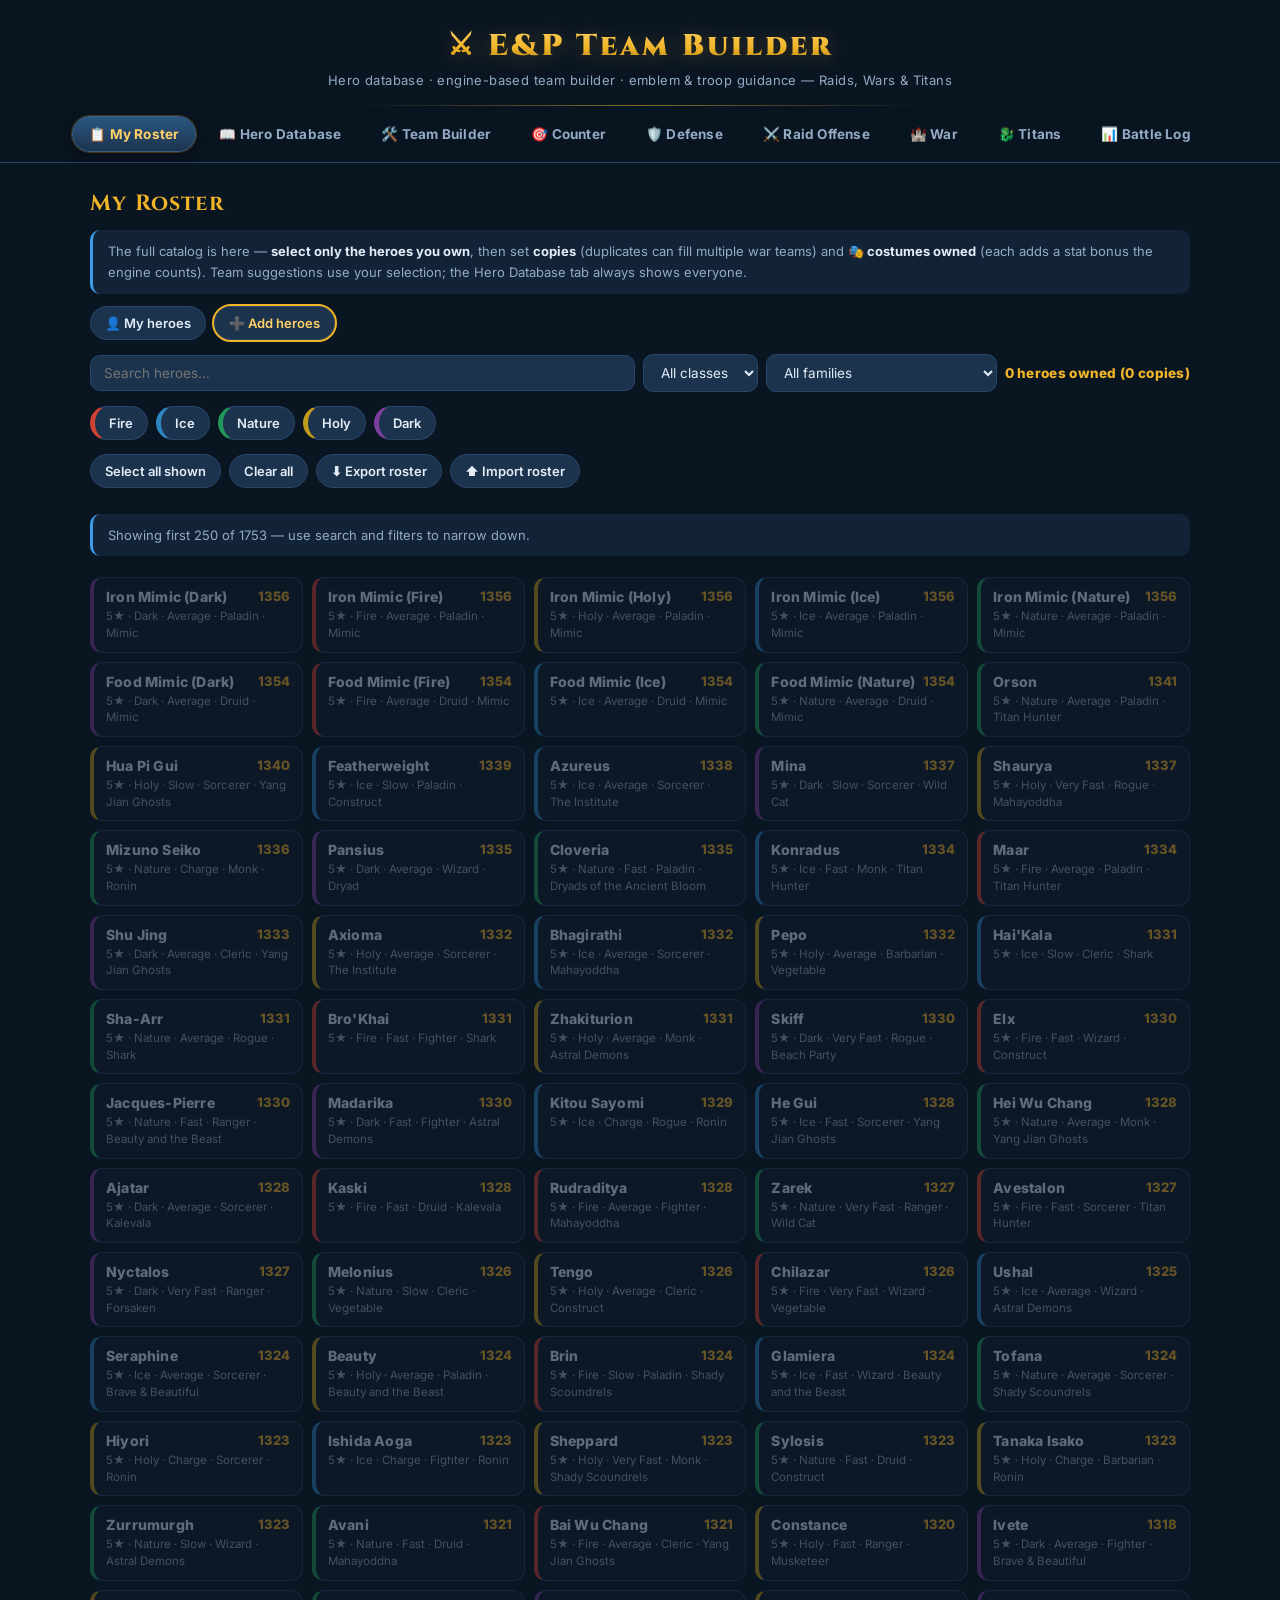
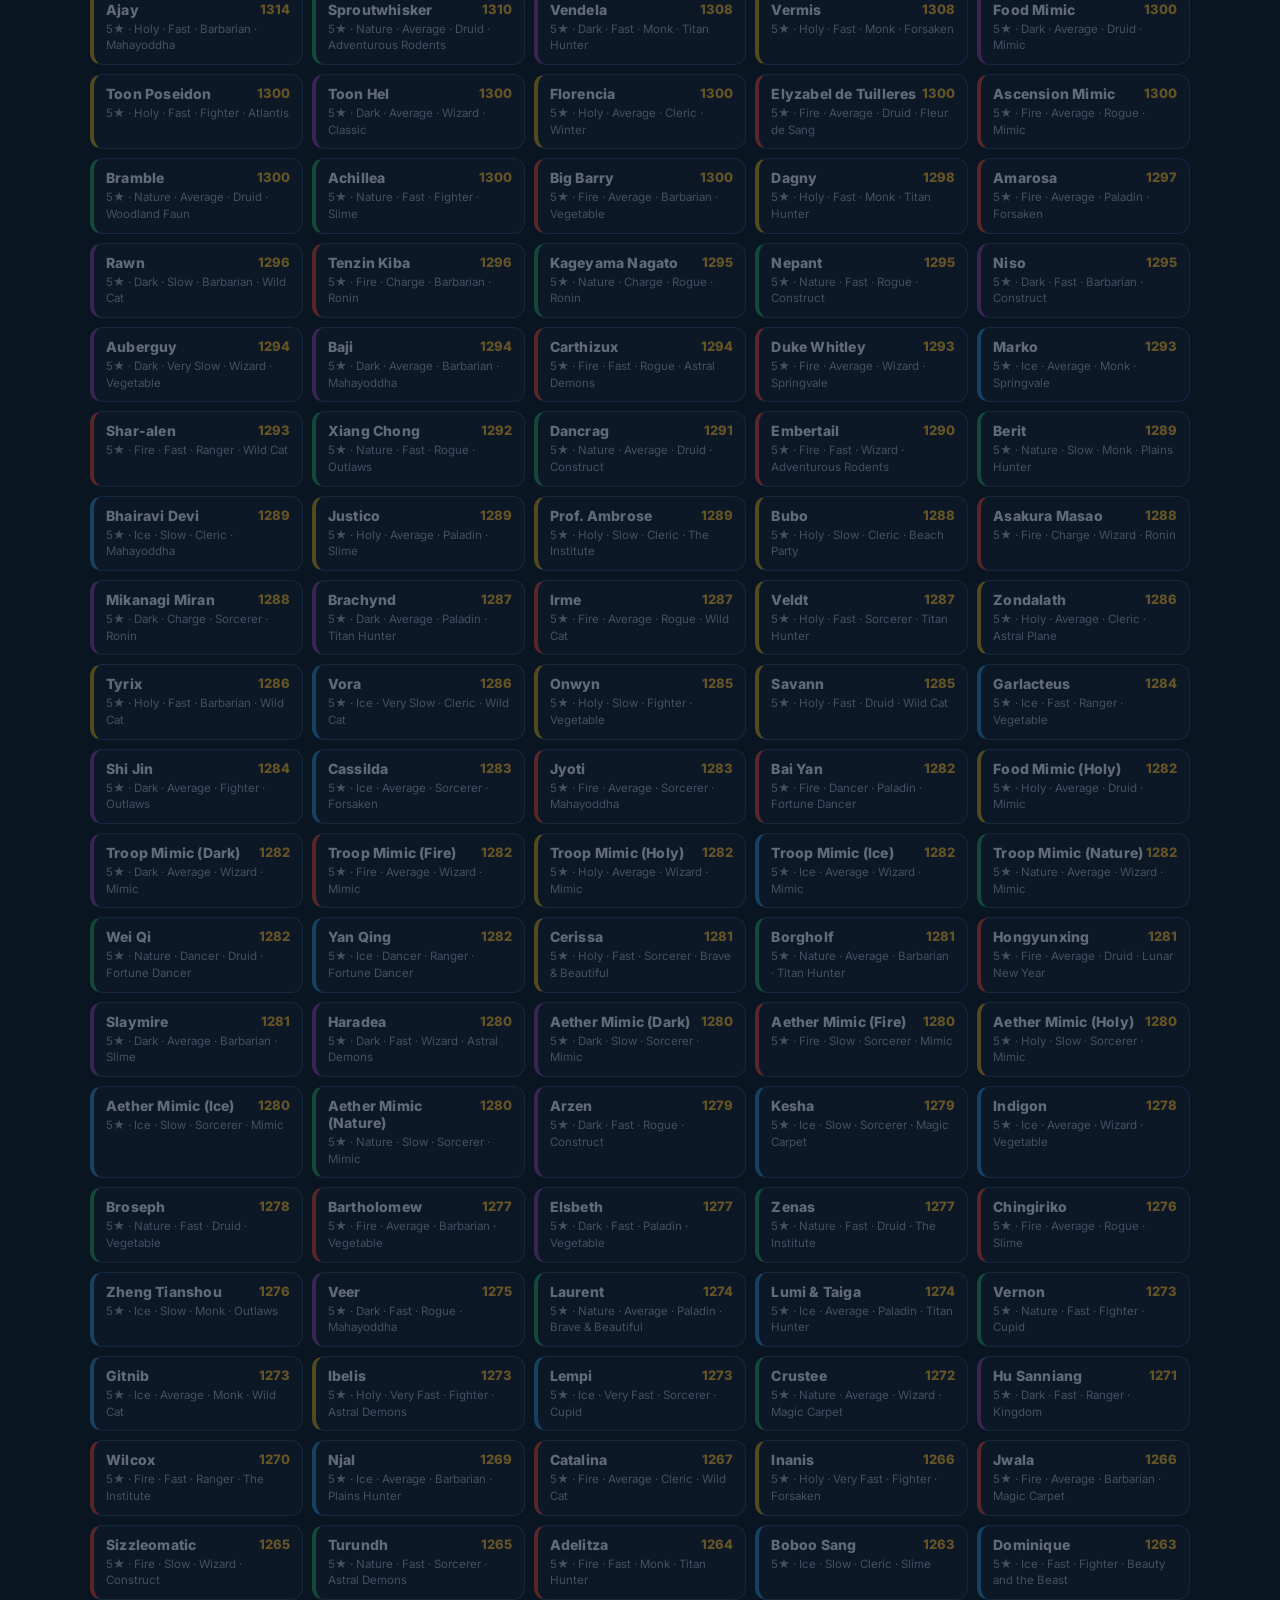
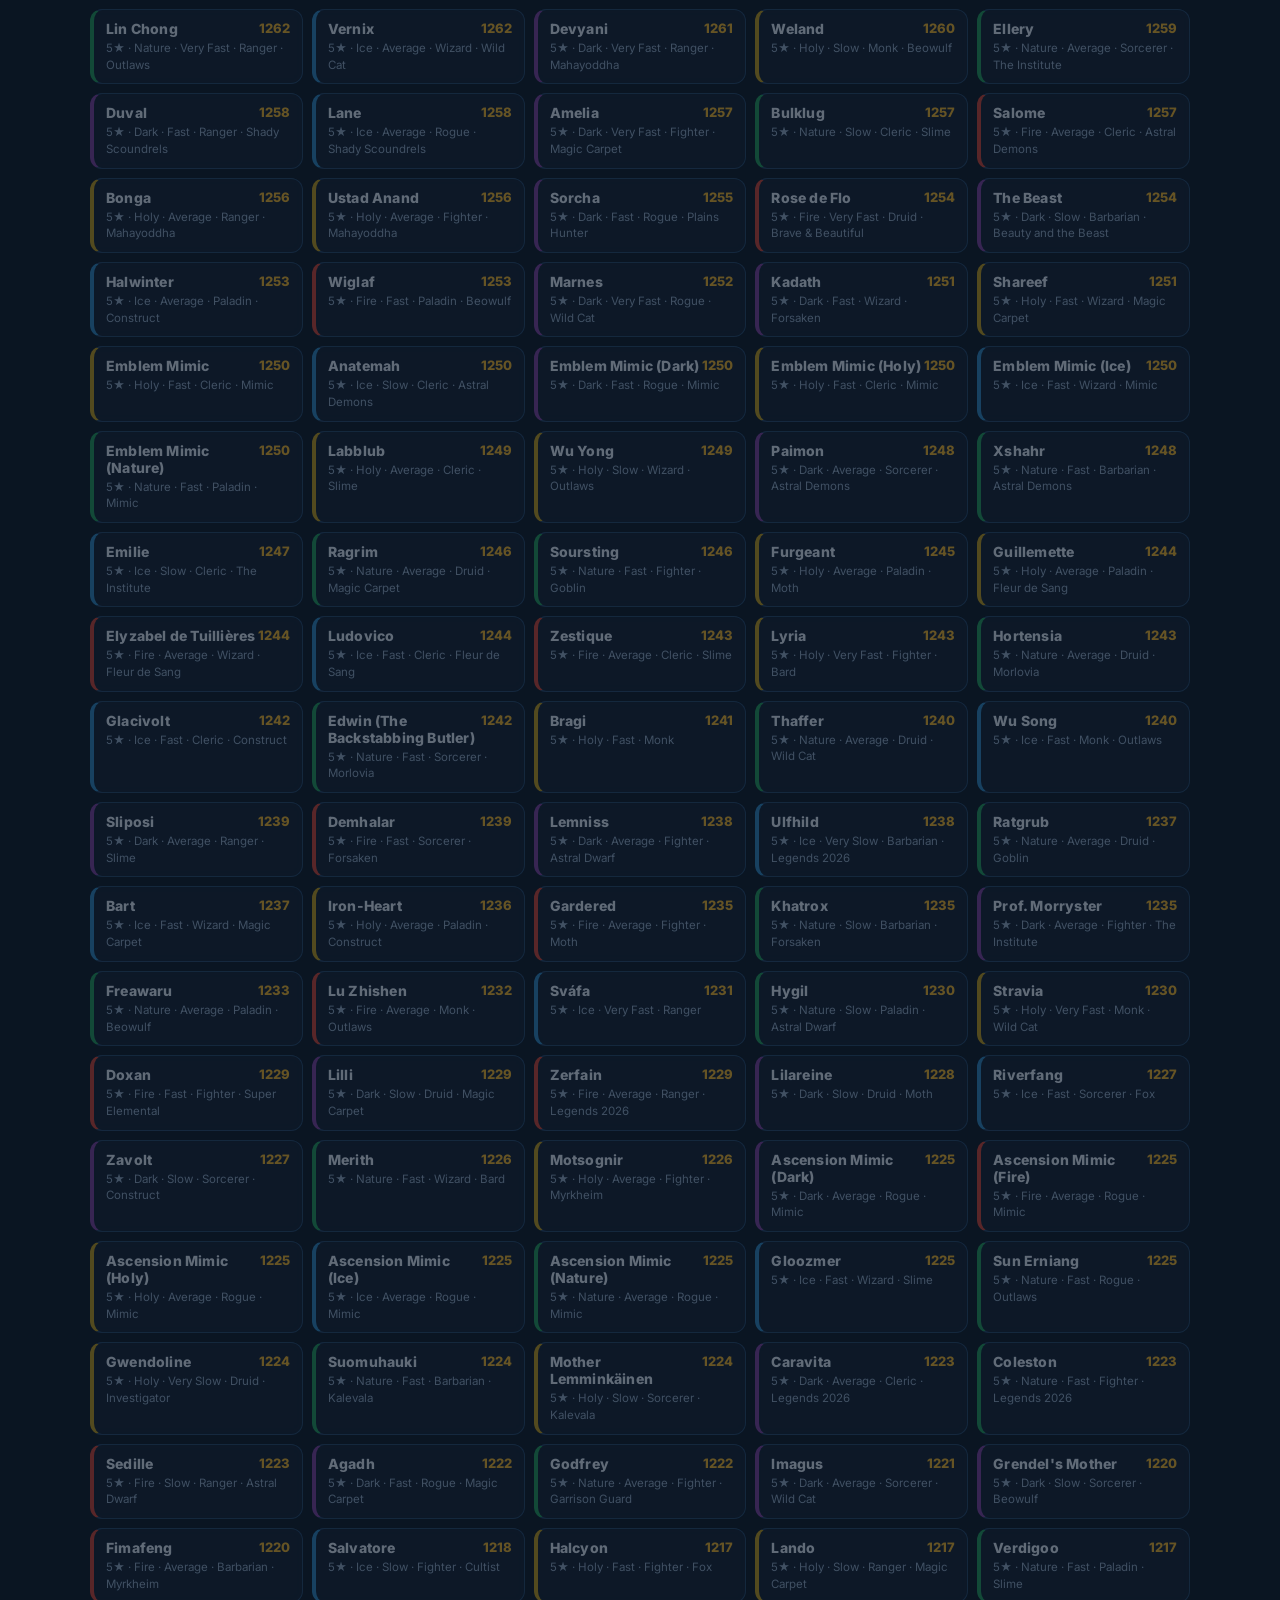
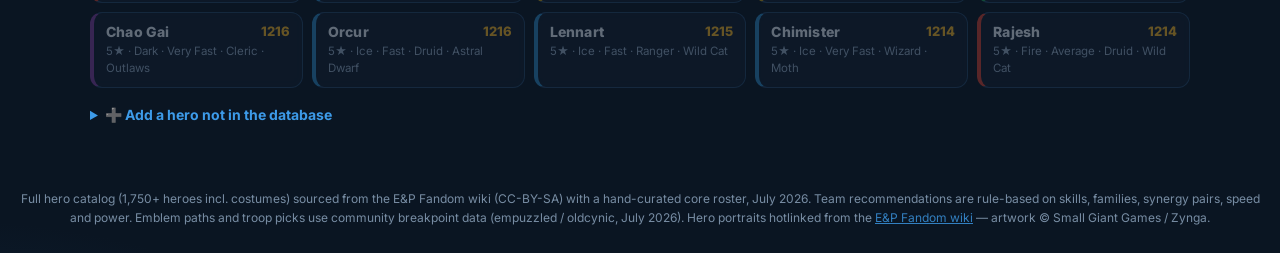
==== commit ae601170: "Add files via upload" ====
--- a/index.html
+++ b/index.html
@@ -388,7 +388,7 @@
 <footer>Full hero catalog (1,750+ heroes incl. costumes) sourced from the E&P Fandom wiki (CC-BY-SA) with a hand-curated core roster, July 2026. Team recommendations are rule-based on skills, families, synergy pairs, speed and power. Emblem paths and troop picks use community breakpoint data (empuzzled / oldcynic, July 2026). Hero portraits hotlinked from the <a href='https://empiresandpuzzles.fandom.com' style='color:var(--accent)'>E&P Fandom wiki</a> — artwork © Small Giant Games / Zynga. </footer>
 
 <script>
-const BASE_HEROES = [{"name":"Food Mimic","el":"Dark","speed":"Average","fam":"Mimic","cls":"Druid","power":1300,"tags":["sniper"],"skill":"Wicked Lick: Deals 500% damage to the target. If the target is defeated by the attack, the caster gains +33% mana. Heals all allies for 30% of damage dealt. The Mimic chest closes for 2 turns (the Mimic is immune to damage and new status ailments while closed).","pas":"PERFECT ACCURACY: This character's Special Skill never misses its targets. MIMIC LOOT: Grants a chance for extra loot (food bundles + trainer heroes) when completing map/quest stages; chance scales with the level's energy cost. Mimic must be max-leveled and fully ascended for Mimic Loot to be active. Mimics have reduced leveling and ascension costs.","tal":"Druid: MASTER COMPANION - 15% chance to summon a Thorn Minion (25% HP / 25% attack) if this character received any damage by end of enemy turn.","est":true,"r":5},{"name":"Toon Poseidon","el":"Holy","speed":"Fast","fam":"Atlantis","cls":"Fighter","power":1300,"tags":["sniper","teamimmune"],"skill":"Deals 450% damage to the target. All allies resist new negative mana effects for 3 turns. All allies resist new effects that block usage of Special Skills for 3 turns.","pas":"TOON: +75% extra chance to resist all status ailments, mana reductions, and buff dispels. Extra chances are calculated independently.","tal":"Fighter: 6% chance to revive upon death at end of turn.","img":"https://static.wikia.nocookie.net/empiresandpuzzles/images/7/79/Poseidon.jpg/revision/latest/scale-to-width-down/240?cb=20190329165924","est":true,"r":5},{"name":"Toon Hel","el":"Dark","speed":"Average","fam":"Classic","cls":"Wizard","power":1300,"tags":["manactl"],"skill":"Stops mana regeneration of all enemies for 3 turns.","pas":"TOON: +75% extra chance to resist all status ailments, mana reductions, and buff dispels. Extra chances are calculated independently.","tal":"Wizard: 3% chance when dealing damage to reduce enemy mana generation by 50% for 2 turns.","img":"https://static.wikia.nocookie.net/empiresandpuzzles/images/a/a5/Hel.jpg/revision/latest/scale-to-width-down/240?cb=20180506160003","est":true,"r":5},{"name":"Domitia","el":"Dark","speed":"Average","fam":"Classic","cls":"Rogue","power":757,"tags":["dispel","hit3","sniper"],"skill":"Stylish Bolt (Domitia Stylish costume): Deals 610% damage to the target; if the target has less than 50% health remaining, deals 755% damage instead. The caster and nearby allies get +84% defense against Holy for 4 turns. Dispels buffs from the target and nearby enemies.","pas":"STYLISH! (Stylish costume passive): 65% chance to replace incoming negative effects with matching positive ones. SEASON 1 / CLASSIC FAMILY BONUS (2/3/4/5 fully ascended heroes): +1%/+3%/+5%/+7% attack, defense and healing; at Class Level 20 all Class Talents upgrade to Superior Class Talents.","tal":"Rogue: EVADE - 20% chance to dodge Special Skills that deal damage. Classic family: at class level 20, talents upgrade to Superior Class Talents.","img":"https://static.wikia.nocookie.net/empiresandpuzzles/images/c/c4/Domitia.jpg/revision/latest/scale-to-width-down/240?cb=20180509014950","atk":725,"dfn":677,"hp":1349,"r":5},{"name":"Featherweight","el":"Ice","speed":"Slow","fam":"Construct","cls":"Paladin","power":1339,"tags":["cleanse","dispel","healblock","hit3","minionhate","minions"],"skill":"Heavy Drain: Deals 400% damage to the target and nearby enemies. Steals all dispellable buffs from the target and nearby enemies and randomly distributes them on allies. The caster steals 85% of any healing applied to the target and nearby enemies for 5 turns. The caster steals generated mana of the target and nearby enemies over 5 turns, starting low and increasing every turn until on the last turn all generated mana is stolen (can't be cleansed, but is removed if the caster is defeated).","pas":"EMPOWERED RESIST SPECIAL BLOCKING: Immune to status ailments that prevent the use of Special Skills; gains 450 boosted health and 5% mana each time they resist. MINION CORE: Activates each time Special Skill is cast - with fully charged Core, summons a Killer Bot Minion (33% HP / 55% attack inherited, scaled by Core charge) on all allies; before hitting, the Killer Bot destroys all Minions on the target and damages Mega Minions; recovers 5% health for its owner each turn; Wither: each Killer Bot hit gives its target -50 attack. CONSTRUCT FAMILY: Core charges each time this hero receives damage from normal attacks or Special Skills. Aether Power: Defense Up.","tal":"Paladin: MASTER PROTECT - 25% chance to get +25% defense for 2 turns after receiving damage; caster and nearby allies get the bonus.","img":"https://static.wikia.nocookie.net/empiresandpuzzles/images/4/43/Featherweight_-_Hero_Card.gif/revision/latest/scale-to-width-down/240?cb=20260703130822","atk":1369,"dfn":1427,"hp":2399,"r":5},{"name":"Hua Pi Gui","el":"Holy","speed":"Slow","fam":"Yang Jian Ghosts","cls":"Sorcerer","power":1340,"tags":["engine","manaboost"],"skill":"Surrender Your Heart (Slow, 8/8): After the Special Skill has been cast, increases the mana of the caster by 25%. Deals 500% damage to 5 random enemies. For 5 turns, all hit enemies are forced to cast Mindless Heal when at full mana. MINDLESS HEAL: Recovers 60% health for the character on the OPPOSING side with the lowest remaining HP — their charged heroes heal YOUR team instead of firing.","pas":"VENGEFUL HAUNTING: When this character loses more than 25% of max health at once - casts Full Removal on themselves and shifts into Vengeful Ghost form for 2 turns. At the end of each turn, Vengeful Ghost deals 450% damage to a random enemy and dispels buffs from them. This effect is undispellable. GHOSTS OF YANG JIAN FAMILY BONUS (1/2 heroes): Gain 40%/45% mana when a Ghost form on this character expires. MORALE BOOST (War of the Three Kingdoms): +10% attack, +3% defense, +7% health for this family and allies. Aether Power: Regen.","tal":"Sorcerer: MASTER DELAY (5/5) - If this character dealt any damage by the end of its turn, +15% chance to activate: drop the mana generation of the target by -50% for 2 turns; the target gets -20% attack for 2 turns.","img":"https://static.wikia.nocookie.net/empiresandpuzzles/images/0/07/Hua_Pi_Gui_-_Hero_Card.gif/revision/latest/scale-to-width-down/240?cb=20260705172151","atk":1413,"dfn":1376,"hp":2397,"r":5},{"name":"Duval","el":"Dark","speed":"Fast","fam":"Shady Scoundrels","cls":"Ranger","power":1258,"tags":["bypass","dispel","dot","engine","sniper"],"skill":"Thieving Shot: Ransacks the target, stealing 400 health and a buff (safely steals one status effect buff from the target, including Stubborn effects, undispellable buffs and Dance effects; safe stealing bypasses secondary effects such as damage on removal). Deals 560% damage to the target. The target receives 1518 Poison damage over 3 turns; this effect spreads to nearby enemies.","pas":"THIEF'S OPPORTUNITY: At the start of each turn this character Ransacks a random enemy (Ransack: steals 100 health; safely steals a buff from the enemy, including Stubborn/undispellable buffs and Dance effects). CHEAT DEATH: The first time this character would receive fatal damage, they instead redirect that damage to a random enemy; refreshed at the beginning of each wave. SHADY SCOUNDRELS FAMILY BONUS (1/2/3 heroes): Stack (Max 10): All allies get +4%/+5%/+6% attack stack each time this character attempts to Ransack an enemy; up to 2 activations per turn.","tal":"Ranger: MASTER PIERCE - 25% chance to bypass defensive buffs including counterattacks.","img":"https://static.wikia.nocookie.net/empiresandpuzzles/images/c/ce/Duval.jpg/revision/latest/scale-to-width-down/240?cb=20251209020431","atk":1295,"dfn":1293,"hp":2270,"r":5},{"name":"Pansius","el":"Dark","speed":"Average","fam":"Dryad","cls":"Wizard","power":1335,"tags":["cc","cleanse","defdown","dot","hit3"],"skill":"Poisonous Velvet Petals: Deals 400% damage to the target and nearby enemies. The target and nearby enemies are Mesmerized for 4 turns (can't be cleansed; Mesmerized enemies have -40% defense against Special Skills and take +40% increased damage from status ailments; against Dryads it's -60% / +60%). The target and nearby enemies receive 1008 Poison damage over 4 turns.","pas":"WHISPERING PETAL RAIN: Every 4 turns, one random enemy is Mesmerized for 4 turns (can't be cleansed; same Mesmerize effect as the Special). ETHEREAL PETAL VEIL: After casting Special Skill this character is Camouflaged and can't be directly targeted by enemy Special Skills for 5 turns (can't be dispelled or reallocated; position-based skills bypass Camouflage; a lone Camouflaged character is hit automatically). DRYAD FAMILY BONUS (1/2/3 heroes): All allies get a +50/+60/+70 health regeneration stack each time this character attempts to Mesmerize an enemy (max 10 stacks). Aether Power: Boosted Regen.","tal":"Wizard: MASTER JINX - chance to deal extra damage per each active status effect on the target when dealing damage.","img":"https://static.wikia.nocookie.net/empiresandpuzzles/images/2/2f/Pansius_-_Hero_Card.gif/revision/latest/scale-to-width-down/240?cb=20260615131219","atk":1404,"dfn":1374,"hp":2389,"r":5},{"name":"Hai'Kala","el":"Ice","speed":"Slow","fam":"Shark","cls":"Cleric","power":1331,"tags":["cleanse","fiends","manaboost","minionhate","minions"],"skill":"Mending High Tide: Cleanses status ailments from all allies. Destroys all Fiends from all allies and damages all Mega Fiends. Recovers 60% health for the caster; the healing chains through all allies adjacent to any healed ally. All healed allies get +50% mana generation for 5 turns (affects only mana from matching shields or defense-team end-of-turn mana). Summons a Shark Mega Minion with 65% HP and 270% attack inherited from the caster (strong vs Fire); when summoned, gives its owner immunity to buff dispels and steals for as long as the owner has the Shark Mega Minion.","pas":"SHARK'S MIGHT: Special Skill, Minions and Mega Minions deal increased damage against enemies with any Water-damage ailment (+35% Special Skills, +60% Minions/Mega Minions). EMPOWERED RESIST WATER: Immune to Water-damage ailments; gains 450 boosted health and 5% mana each time they resist. SHARK FAMILY BONUS (1/2/3 heroes): Deals 540/612/684 Water damage over 3 turns to an enemy who deals Special Skill damage to this character. Extra perks in the Sunbay Party event. Aether Power: Heal Increase.","tal":"Cleric: MASTER MANASHIELD - 35% chance to resist negative mana effects and effects that prevent the use of Special Skills.","img":"https://static.wikia.nocookie.net/empiresandpuzzles/images/b/b5/Hai%E2%80%99Kala_-_Hero_Card.gif/revision/latest/scale-to-width-down/240?cb=20260602134111","atk":1308,"dfn":1409,"hp":2533,"r":5},{"name":"Sha-Arr","el":"Nature","speed":"Average","fam":"Shark","cls":"Rogue","power":1331,"tags":["minions","sniper"],"skill":"Harpoon Barrage: Deals 650% damage to the target. Deals an additional 150% damage to as many random enemies as there are Minions and Mega Minions owned by allies (damage reduced on each consecutive hit). All hit targets get -50% attack for 4 turns. Summons a Shark Minion for each ally with 25% HP and 25% attack inherited from the caster (strong vs Ice); when summoned, gives its owner immunity to buff dispels and steals for as long as the owner has the Shark Minion.","pas":"SHARK'S MIGHT: Special Skill, Minions and Mega Minions deal increased damage against enemies with any Water-damage ailment (+35% Special Skills, +60% Minions/Mega Minions). EMPOWERED RESIST WATER: Immune to Water-damage ailments; gains 450 boosted health and 5% mana each time they resist. SHARK FAMILY BONUS (1/2/3 heroes): Deals 540/612/684 Water damage over 3 turns to an enemy who deals Special Skill damage to this character. Extra perks in the Sunbay Party event. Aether Power: Attack Up.","tal":"Rogue: MASTER EVADE - 20-25% chance to evade Special Skills that deal damage.","img":"https://static.wikia.nocookie.net/empiresandpuzzles/images/9/9e/Sha-Arr_-_Hero_Card.gif/revision/latest/scale-to-width-down/240?cb=20260602133948","atk":1380,"dfn":1382,"hp":2406,"r":5},{"name":"Bubo","el":"Holy","speed":"Slow","fam":"Beach Party","cls":"Cleric","power":1288,"tags":["cleanse","fiends","growth","healer","minionhate","overheal"],"skill":"Terrycloth Shake-Off: Destroys all Fiends from all allies and damages all Mega Fiends. Cleanses status ailments from all allies. Boosts health of all allies by 1550 (boosted health can exceed max HP). Growth: All allies get 400 attack and 400 defense.","pas":"DAMAGE OVER TIME ON SPECIAL: When this character casts their Special Skill, all enemies receive 316 Water damage over 2 turns. EMPOWERED RESIST WATER: Immune to Water-damage ailments; gains 450 boosted health and 5% mana each time they resist. BEACH PARTY FAMILY BONUS (1/2/3 heroes): -20%/-40%/-60% damage received from damage-over-time status effects. Extra perks in the Beach Party event.","tal":"Cleric: MASTER MANASHIELD - 35% chance to resist negative mana effects and effects that prevent the use of Special Skills; if resisted, this character and nearby allies recover 10% health.","img":"https://static.wikia.nocookie.net/empiresandpuzzles/images/1/1c/Bubo_-_Hero_Card.gif/revision/latest/scale-to-width-down/240?cb=20260602133245","atk":1297,"dfn":1380,"hp":2307,"r":5},{"name":"Skiff","el":"Dark","speed":"Very Fast","fam":"Beach Party","cls":"Rogue","power":1330,"tags":["dispel","dodge","teamimmune"],"skill":"Kite Diving: All allies get +45% chance to dodge Special Skills for 2 turns; each dodge gives 10% mana to the ally. All allies are immune to new status ailments for 2 turns. All allies are immune to buff dispels and reallocations for 2 turns (immunity includes this effect itself; also includes Ransack).","pas":"DAMAGE OVER TIME ON SPECIAL: When this character casts their Special Skill, all enemies receive 328 Water damage over 2 turns. EMPOWERED RESIST WATER: Immune to Water-damage ailments; gains 450 boosted health and 5% mana each time they resist. BEACH PARTY FAMILY BONUS (1/2/3 heroes): -20%/-40%/-60% damage received from damage-over-time status effects. Extra perks in the Beach Party event.","tal":"Rogue: MASTER EVADE - 25% chance to dodge Special Skills that deal damage.","img":"https://static.wikia.nocookie.net/empiresandpuzzles/images/6/6e/Skiff_-_Hero_Card.gif/revision/latest/scale-to-width-down/240?cb=20260602133432","atk":1369,"dfn":1409,"hp":2369,"r":5},{"name":"He Gui","el":"Ice","speed":"Fast","fam":"Yang Jian Ghosts","cls":"Sorcerer","power":1328,"tags":["cleanse","dispel","dot","insanity","sniper"],"skill":"Ghastly Drowning: Dispels buffs from all enemies. Deals 565% damage to the target. The target receives 1875 Water damage over 3 turns (Stubborn: each dispel/cleanse/reallocate attempt reduces duration by 1 turn). Casts Full Removal on the caster (removes ALL status effects, stacks, Growth and Wither effects, even Stubborn/undispellable ones). The caster shifts into Vengeful Ghost form for 2 turns: at the end of each turn, deals 450% damage to a random enemy and dispels buffs from them (undispellable). While in Ghost form: can't gain mana or be healed by Special Skills, but immune to normal attacks, Special Skill attacks, damage-dealing passives, status effects and stacks; immune to new Growth, Wither and Insanity effects.","pas":"VENGEFUL HAUNTING: When this character loses more than 25% of max health at once - casts Full Removal on themselves and shifts into Vengeful Ghost form for 2 turns (450% damage + buff dispel to a random enemy at end of each turn, undispellable); activation chance 100%, decreasing -30% after each activation. GHOSTS OF YANG JIAN FAMILY BONUS (1/2 heroes): Gain 40%/45% mana when a Ghost form on this character expires. Morale Boost: +10% attack, +3% defense, +7% health for this family and allies in War of the Three Kingdoms. Aether Power: Attack Up.","tal":"Sorcerer: MASTER DELAY - 15% chance to reduce the target's mana generation by -50% for 2 turns when dealing damage.","img":"https://static.wikia.nocookie.net/empiresandpuzzles/images/d/d1/He_Gui_-_Hero_Card.gif/revision/latest/scale-to-width-down/240?cb=20260521141646","atk":1390,"dfn":1363,"hp":2393,"r":5},{"name":"Hei Wu Chang","el":"Nature","speed":"Average","fam":"Yang Jian Ghosts","cls":"Monk","power":1328,"tags":["antirevive","bypass","cleanse","dot","hit3","revive"],"skill":"Cursed Judgement: Deals 430% damage to the target and nearby enemies; the damage is increased by 50% per each defeated enemy. The attack bypasses defensive buffs (including counterattacks). The target and nearby enemies receive 148-408 increasing Curse damage each turn for 4 turns (starts at 148, +40% per turn up to 408; Stubborn: each dispel/cleanse/reallocate attempt reduces duration by 1 turn). The target and nearby enemies can't revive their allies or themselves for 4 turns (Stubborn).","pas":"VENGEFUL HAUNTING: When this character loses more than 25% of max health at once - casts Full Removal on themselves (removes all status effects, stacks, Growth/Wither, even Stubborn ones) and shifts into Vengeful Ghost form for 2 turns (Vengeful Ghost deals 450% damage to a random enemy and dispels their buffs at end of each turn, undispellable; while in Ghost form can't gain mana or be healed by Special Skills but is immune to normal attacks, Special Skill attacks, damage-dealing passives, status effects and stacks). GHOSTS OF YANG JIAN FAMILY BONUS (1/2 heroes): Gain 40%/45% mana when a Ghost form on this character expires. Morale Boost: +10% attack, +3% defense, +7% health in War of the Three Kingdoms. Aether Power: Attack Up.","tal":"Monk: MASTER WITHSTAND - 30% chance to withstand any negative status effect.","img":"https://static.wikia.nocookie.net/empiresandpuzzles/images/7/72/Hei_Wu_Chang_-_Hero_Card.gif/revision/latest/scale-to-width-down/240?cb=20260521142257","atk":1384,"dfn":1374,"hp":2387,"r":5},{"name":"Zarek","el":"Nature","speed":"Very Fast","fam":"Wild Cat","cls":"Ranger","power":1327,"tags":["bypass","dodge","dot","ninelives"],"skill":"Whirling Stone Storm: Deals 350% damage to the target. Deals additional 150% damage to as many random enemies as there are Nature shields on the board, up to a maximum of 12 hits (damage reduced on each consecutive hit). All hit targets receive 1000 Surge Bleed damage over 5 turns (if the target already has this effect, the duration is refreshed and the damage increased by 250; max total damage 3750).","pas":"NINE LIVES (Passive): When defeated, 80% chance to revive at beginning of next turn with 50% HP and 80% mana. Up to 9 times. Chance reduces on each activation. Can't be prevented by status ailments or Passive Skills. LITHE FRAME (Trait): Not affected by any effects that increase or reduce defense - including status effect buffs/ailments, positive/negative Stacks, Growth and Wither effects. WILD CAT FAMILY BONUS (1/2/3 heroes): 5%/10%/15% chance to dodge Special Skills. Each Special Skill dodged damages the attacker for 100/200/300 damage. Aether Power: Attack Up.","tal":"Ranger: MASTER PIERCE - 25% chance to bypass defensive buffs including counterattacks.","img":"https://static.wikia.nocookie.net/empiresandpuzzles/images/e/e9/Zarek_-_Hero_Card.gif/revision/latest/scale-to-width-down/240?cb=20260524141834","atk":1472,"dfn":1264,"hp":2383,"r":5},{"name":"Avestalon","el":"Fire","speed":"Fast","fam":"Titan Hunter","cls":"Sorcerer","power":1327,"tags":["defdown","titanspec"],"skill":"Crimson Trap: Deals 275% damage to 3 random enemies. Hit enemies become afflicted with Spike Trap: -42% defense against Fire; against Nature Titans, -65% defense against Fire. Spike Traps explode in 3 turns dealing 300 damage to their owner (if replaced by a new Spike Trap of the same element, it explodes; up to 2 times per turn).","pas":"ENHANCED SHIELDS ON SPECIAL: On offense - Fire shields get +54% critical chance when this character casts their Special Skill; on defense - Fire shields get -47% accuracy. MARK OF THE TITAN HUNTER: When casting Special Skill, marks a random enemy with a Hunting Flare for 4 turns (+150 extra damage per critical hit received). TITAN HUNTER FAMILY BONUS (1/2/3 heroes): At start of battle receives 10%/15%/20% mana (vs Titans 40%/60%/100%); counterattacks with 100%/120%/140% of damage received from Titan Special Skills; in Monster Island: +40% attack/defense/health.","tal":"Sorcerer: MASTER DELAY - 15% chance to reduce the target's mana generation by -50% for 2 turns when dealing damage.","img":"https://static.wikia.nocookie.net/empiresandpuzzles/images/7/7e/Avestalon_-_Hero_Card.gif/revision/latest/scale-to-width-down/240?cb=20260520164612","atk":1394,"dfn":1357,"hp":2387,"r":5},{"name":"Nyctalos","el":"Dark","speed":"Very Fast","fam":"Forsaken","cls":"Ranger","power":1327,"tags":["bypass","engine","fiends","hit3","insanity"],"skill":"Ocular Ray: Deals 350% damage to the target and nearby enemies and inflicts 10 Insanity on them. At the end of each turn, the caster and nearby allies shoot an Ocular Ray at a random enemy for 2 turns. Each Ocular Ray inflicts 10 Insanity on the hit enemy and reduces their Max Health by 100. Casting this Special Skill inflicts 35 Insanity on the caster.","pas":"MINION CORRUPTION: At the end of each turn, enemies with Insanity have a chance to have their Minions turn to Fiends; 70 Insanity = automatic transformation (Minion → Eldritch Fiend: 15% atk / 18% HP / +5 Insanity per turn; Mega Minion → Eldritch Mega Fiend: 115% atk / 68% HP / +10 Insanity per turn). BRANDED BY THE OLD ONES: All damage dealt increased by 6% per 10 Insanity on this character, up to 60%. FORSAKEN FAMILY BONUS (1/2/3 heroes): +15%/+20%/+30% critical chance; +20%/+30%/+40% health. Extra perks in the Shadows of the Deep event.","tal":"Ranger: MASTER PIERCE - 25% chance to bypass defensive buffs including counterattacks.","img":"https://static.wikia.nocookie.net/empiresandpuzzles/images/6/68/Nyctalos_-_Hero_Card.gif/revision/latest/scale-to-width-down/240?cb=20260519104913","atk":1392,"dfn":1359,"hp":2391,"r":5},{"name":"Melonius","el":"Nature","speed":"Slow","fam":"Vegetable","cls":"Cleric","power":1326,"tags":["engine","fiends","manaboost","overheal"],"skill":"Magical Refreshment: All allies gain 25% mana, plus an additional 5% mana for each Fiend or Mega Fiend owned by the enemies, up to 50% mana total. Uproots debuffs from all allies (Uproot safely removes 2 status ailments, negative Stacks or Wither effects per target, including uncleansable ailments and dance effects; the caster receives 7% boosted health per effect removed; Wither effects removed first). The caster regenerates 1200 boosted health over 5 turns (boosted health can exceed max HP).","pas":"EMPOWERED RESIST SPECIAL BLOCKING: Immune to status ailments that prevent the use of Special Skills; gains 450 boosted health and 5% mana each time they resist. SEEDLING SUMMONER: Summons a Seedling Fiend every turn to a random enemy; Seedling (50% atk / 20% HP) evolves into Sprout Fiend (75% / 30%) after 2 turns, then Blossom Mega Fiend (250% / 60%) after 2 turns; evolution delayed 1 turn each time the Fiend absorbs healing. VEGETABLE FAMILY BONUS (2/3 heroes): Fiends and Mega Fiends summoned by this character get +5%/+10% attack and +2%/+3% health. Extra perks in the Vigilant Vegetables event. Aether Power: Regen.","tal":"Cleric: MASTER MANASHIELD - 35% chance to resist negative mana effects and effects that prevent the use of Special Skills.","img":"https://static.wikia.nocookie.net/empiresandpuzzles/images/b/b1/Melonius_-_Hero_Card.gif/revision/latest/scale-to-width-down/240?cb=20260517110551","atk":1347,"dfn":1409,"hp":2395,"r":5},{"name":"Melonius (2)","el":"Nature","speed":"Slow","fam":"Vegetable","cls":"Cleric","power":1326,"tags":["engine","fiends","manaboost","overheal"],"skill":"Magical Refreshment: All allies gain 25% mana, plus an additional 5% mana for each Fiend or Mega Fiend owned by the enemies, up to 50% mana total. Uproots debuffs from all allies (Uproot safely removes 2 status ailments, negative Stacks or Wither effects per target, including uncleansable ailments and dance effects; the caster receives 7% boosted health per effect removed; Wither effects removed first). The caster regenerates 1200 boosted health over 5 turns (boosted health can exceed max HP).","pas":"EMPOWERED RESIST SPECIAL BLOCKING: Immune to status ailments that prevent the use of Special Skills; gains 450 boosted health and 5% mana each time they resist. SEEDLING SUMMONER: Summons a Seedling Fiend every turn to a random enemy; Seedling (50% atk / 20% HP) evolves into Sprout Fiend (75% / 30%) after 2 turns, then Blossom Mega Fiend (250% / 60%) after 2 turns; evolution delayed 1 turn each time the Fiend absorbs healing. VEGETABLE FAMILY BONUS (2/3 heroes): Fiends and Mega Fiends summoned by this character get +5%/+10% attack and +2%/+3% health. Extra perks in the Vigilant Vegetables event. Aether Power: Regen.","tal":"Cleric: MASTER MANASHIELD - 35% chance to resist negative mana effects and effects that prevent the use of Special Skills.","img":"https://static.wikia.nocookie.net/empiresandpuzzles/images/b/b1/Melonius_-_Hero_Card.gif/revision/latest/scale-to-width-down/240?cb=20260517110551","atk":1347,"dfn":1409,"hp":2395,"r":5},{"name":"Tengo","el":"Holy","speed":"Average","fam":"Construct","cls":"Cleric","power":1326,"tags":["hit3","minionhate","minions","taunt"],"skill":"Sunlord's Forbidden Flame: Deals 500% damage to the target and minor damage to all other enemies. Heals the caster for 30% of damage dealt. The caster gets Taunt that prevents enemies from using Special Skills on the caster's allies for 4 turns. Deals 480-1243 damage to all enemies after 4 turns, based on the damage the caster had taken while this effect was active (maximum effect at 50% of max health taken in damage).","pas":"EMPOWERED RESIST SPECIAL BLOCKING: Immune to status ailments that prevent the use of Special Skills; gains 450 boosted health and 5% mana each time they resist. MINION CORE: Activates each time Special Skill is cast - with fully charged Core, summons a Killer Bot Minion (27% HP / 55% attack inherited, scaled by Core charge) on all allies; before hitting, the Killer Bot destroys all Minions from the target and damages Mega Minions; recovers 5% health for its owner each turn; Wither: each Killer Bot hit gives its target -50 attack. CONSTRUCT FAMILY: Core charges each time this character receives damage from normal attacks or Special Skills.","tal":"Cleric: MASTER MANASHIELD - 35% chance to resist negative mana effects and effects that prevent the use of Special Skills; if resisted, this character and nearby allies recover 10% health.","img":"https://static.wikia.nocookie.net/empiresandpuzzles/images/4/4a/Tengo.jpg/revision/latest/scale-to-width-down/240?cb=20260706041155","atk":1413,"dfn":1374,"hp":2301,"r":5},{"name":"Seraphine","el":"Ice","speed":"Average","fam":"Brave & Beautiful","cls":"Sorcerer","power":1324,"tags":["amp","antirevive","aoe","healblock","manactl"],"skill":"Ruthless Derision (Average): Less than 40 Humility: Deals 350% damage to all enemies. Enemies with less than 50% health remaining resist healing and receive 300 damage per each resisted healing for 4 turns. Stack (Max 10): All damage all enemies receive is increased by +5%. All enemies get −34% mana generation for 4 turns. | 40 or more Humility: Deals 400% damage to all enemies. Enemies with less than 50% health remaining resist healing and receive 400 damage per each resisted healing for 4 turns. Stack (Max 10): All damage all enemies receive is increased by +10%. All enemies get −34% mana generation for 4 turns.","pas":"Revival Health Reduction (−80% HP on revive); Beautiful Inside (takes healing instead of ailment damage); Heal When Status Ailment Expires or Is Cleared (15% HP, once/turn); Aether Power: Damage Reduction (−10% damage received for 6 turns)","tal":"Master Delay 5/5","img":"https://static.wikia.nocookie.net/empiresandpuzzles/images/e/e3/S%C3%A9raphine_-_Hero_Card.gif/revision/latest/scale-to-width-down/240?cb=20260508154536","atk":1398,"dfn":1343,"hp":2385,"r":5},{"name":"Hiyori","el":"Holy","speed":"Charge","fam":"Ronin","cls":"Sorcerer","power":1323,"tags":["bigheal","bypass","cleanse","healer","manaboost","revive"],"skill":"Sensu of Immortality (Charge x1/x2/x3): x1: Recovers 15% health for all allies; each defeated ally has 30% chance to be revived with 30% HP; for the next 2 turns all allies receive 10% mana at end of turn. x2: Recovers 35% health for all allies; each defeated ally has 40% chance to be revived with 40% HP; cleanses 1 status ailment from all allies; for the next 3 turns all allies receive 10% mana at end of turn. x3: Recovers 55% health for all allies; each defeated ally has 60% chance to be revived with 60% HP; cleanses ALL status ailments from all allies; for the next 5 turns all allies receive 15% mana at end of turn.","pas":"WEAKER MINIONS: Enemy Minions have -50% HP. PREVENT BOOSTED HEALING: Enemies' health cannot increase above their max health. DISHONORABLE DEFEAT: When this character is defeated by a Special Skill, the attacker receives 450% damage and 1500 Bleed damage over 3 turns. RONIN FAMILY BONUS (1/2/3 heroes): 30%/50%/70% extra chance to bypass defensive buffs with attacks; if any defensive buffs are bypassed, this character's mana increases by 5%.","tal":"Sorcerer: MASTER DELAY - If this character dealt any damage by the end of its turn, 15% chance to drop the target's mana generation by 50% for 2 turns and give the target -20% attack for 2 turns.","img":"https://static.wikia.nocookie.net/empiresandpuzzles/images/9/9e/Hiyori_-_Hero_Card.gif/revision/latest/scale-to-width-down/240?cb=20260503163717","atk":1363,"dfn":1388,"hp":2381,"r":5},{"name":"Hiyori (2)","el":"Holy","speed":"Charge","fam":"Ronin","cls":"Sorcerer","power":1323,"tags":["bigheal","bypass","cleanse","healer","manaboost","revive"],"skill":"Sensu of Immortality (Charge x1/x2/x3): x1: Recovers 15% health for all allies; each defeated ally has 30% chance to be revived with 30% HP; for the next 2 turns all allies receive 10% mana at end of turn. x2: Recovers 35% health for all allies; each defeated ally has 40% chance to be revived with 40% HP; cleanses 1 status ailment from all allies; for the next 3 turns all allies receive 10% mana at end of turn. x3: Recovers 55% health for all allies; each defeated ally has 60% chance to be revived with 60% HP; cleanses ALL status ailments from all allies; for the next 5 turns all allies receive 15% mana at end of turn.","pas":"WEAKER MINIONS: Enemy Minions have -50% HP. PREVENT BOOSTED HEALING: Enemies' health cannot increase above their max health. DISHONORABLE DEFEAT: When this character is defeated by a Special Skill, the attacker receives 450% damage and 1500 Bleed damage over 3 turns. RONIN FAMILY BONUS (1/2/3 heroes): 30%/50%/70% extra chance to bypass defensive buffs with attacks; if any defensive buffs are bypassed, this character's mana increases by 5%.","tal":"Sorcerer: MASTER DELAY - If this character dealt any damage by the end of its turn, 15% chance to drop the target's mana generation by 50% for 2 turns and give the target -20% attack for 2 turns.","img":"https://static.wikia.nocookie.net/empiresandpuzzles/images/9/9e/Hiyori_-_Hero_Card.gif/revision/latest/scale-to-width-down/240?cb=20260503163717","atk":1363,"dfn":1388,"hp":2381,"r":5},{"name":"Rochefort","el":"Dark","speed":"Average","fam":"Musketeer","cls":"Fighter","power":928,"tags":["hit3"],"skill":"Dishonorable Ploy: Deals 565% damage to the target and minor damage to nearby enemies. If the target is defeated in 3 turns, all enemies receive 626 damage.","pas":"DAMAGE ON SPECIAL SKILL AND COVER DAMAGE: When this character receives damage from Special Skills or in place of a character in Cover, 60% chance to deal 20% of the received damage to all enemies. MUSKETEER FAMILY BONUS (1/2/3 heroes): 50%/75%/100% chance to give Cover to a random ally for 3 turns when this character casts their Special Skill; while in Cover the ally takes no damage from Special Skills or normal attacks, and this character takes 60%/50%/40% of the damage that would be received by the covered character (can't be dispelled, ends if this character is defeated).","tal":"Fighter: MASTER REVIVE - 30% chance to revive with 1 HP at the end of the turn after being defeated.","img":"https://static.wikia.nocookie.net/empiresandpuzzles/images/c/c1/Rochefort.jpg/revision/latest/scale-to-width-down/240?cb=20230921121645","atk":883,"dfn":850,"hp":1835,"r":5},{"name":"Ivete","el":"Dark","speed":"Average","fam":"Brave & Beautiful","cls":"Fighter","power":1318,"tags":["amp","antirevive","cc","dot","hit3"],"skill":"Deals 485% damage to the target and nearby enemies. After 1 turn all enemies get Paralyzed for 2 turns (uncleansable – can't attack or gain mana, +50% increased damage taken). The target and nearby enemies receive 745 Poison damage over 5 turns.","pas":"TOON: +75% extra chance to resist all status ailments, mana reductions, and buff dispels. Extra chances are calculated independently. REVIVAL HEALTH REDUCTION: All enemies have -80% health when revived. Boss enemies are not affected. BEAUTIFUL INSIDE: Whenever this character would take damage from a status ailment or from a negative stack, they will recover that much health instead. HEAL WHEN STATUS AILMENT EXPIRES OR IS CLEARED: This character receives 15% health each time a status ailment expires or is cleansed, removed or reallocated from them. This effect can activate only once per turn.","tal":"When dealing damage through normal attacks and Special Skills, +25% chance to deal _25% extra damage per each active buff","img":"https://static.wikia.nocookie.net/empiresandpuzzles/images/c/c7/Ivete_-_Hero_Card.gif/revision/latest/scale-to-width-down/240?cb=20260416150954","atk":1380,"dfn":1355,"hp":2364,"r":5},{"name":"Ajay","el":"Holy","speed":"Fast","fam":"Mahayoddha","cls":"Barbarian","power":1314,"tags":["dot","engine","growth","minionhate"],"skill":"Urumi Lashings: Deals 310% damage to the target; the attack chains through all enemies adjacent to any hit enemy. All hit targets receive 933 Bleed damage over 3 turns. Growth Boon: deals 2x extra damage for each point of modified attack (up to a maximum of 600 additional extra damage).","pas":"MANA ON DAMAGE RECEIVED: When receiving direct damage from Special Skills or normal attacks, gains a small amount of mana (max 10% per turn). EXTRA DAMAGE TO MINIONS & MEGA MINIONS: Deals +150% damage to Minions and Mega Minions. MAHAYODDHA FAMILY BONUS (1/2/3 heroes): At the end of each turn, Mahayoddha heroes gain Growth of 75/85/100 attack and 75/85/100 defense (modified scores limited to min 30% / max 170% of original values).","tal":"Barbarian: MASTER WOUND - After any normal attack, 30% chance to deal 80% of the damage done over 5 turns (stacks with existing Wound).","img":"https://static.wikia.nocookie.net/empiresandpuzzles/images/f/f8/Ajay.jpg/revision/latest/scale-to-width-down/240?cb=20260702214450","atk":1384,"dfn":1339,"hp":2360,"r":5},{"name":"Dancrag","el":"Nature","speed":"Average","fam":"Construct","cls":"Druid","power":1291,"tags":["bigheal","healer","minionhate","minions","revive","teamimmune"],"skill":"Ancient Technology: Recovers 45% health for all allies. Each defeated ally has a 25% chance to be revived with 40% HP; each Nature shield on the board increases the revive chance by 5%, up to 65% total. All allies are immune to new status ailments for 4 turns.","pas":"EMPOWERED RESIST SPECIAL BLOCKING: Immune to status ailments that prevent the use of Special Skills; gains 450 boosted health and 5% mana each time they resist. MINION CORE: Activates each time Special Skill is cast - with fully charged Core, summons a Killer Bot Minion (33% HP / 55% attack inherited, scaled by Core charge) on all allies; before hitting, the Killer Bot destroys all Minions on the target and damages Mega Minions; recovers 5% health for its owner each turn; Wither: each Killer Bot hit gives its target -50 attack. CONSTRUCT FAMILY: Core charges each time this hero receives damage from normal attacks or Special Skills. Aether Power: Damage Reduction.","tal":"Druid: MASTER COMPANION - 15% chance to summon a Thorn Minion (25% HP / 25% attack) if this character received any damage by end of enemy turn.","img":"https://static.wikia.nocookie.net/empiresandpuzzles/images/c/c0/Dancrag_-_Hero_Card.gif/revision/latest/scale-to-width-down/240?cb=20260326130634","atk":1318,"dfn":1374,"hp":2292,"r":5},{"name":"Rawn","el":"Dark","speed":"Slow","fam":"Wild Cat","cls":"Barbarian","power":1296,"tags":["dodge","ninelives","taunt"],"skill":"Deals 410% clawing damage to all enemies. The caster gets taunt that prevents enemies from using special skills on the caster's allies for 5 turns. Knocks down enemies, this has a different effect based on the team of this character: Attack Team: all enemies have their normal attack delayed by 3 turns, Defense Team: All enemies don't contribute to Troop damage for 3 turns.","pas":"NINE LIVES (Passive): When defeated, 80% chance to revive at beginning of next turn with 50% HP and 80% mana. Up to 9 times. Chance reduces on each activation. Can't be prevented by status ailments or Passive Skills. LITHE FRAME (Trait): Not affected by any effects that increase or reduce defense — including status effect buffs/ailments, positive/negative Stacks, Growth and Wither effects. WILD CAT FAMILY BONUS (1/2/3 heroes): 5%/10%/15% chance to dodge Special Skills. Each Special Skill dodged damages the attacker for 100/200/300 damage.","tal":"Passive: Nine Lives – 80% chance to revive with 50% HP and 80% mana (up to 9 times). Barbarian: 60% chance per basic attack to inflict stacking bleed dealing 60% of damage dealt over 5 turns.","img":"https://static.wikia.nocookie.net/empiresandpuzzles/images/8/8c/Rawn_-_Hero_Card.gif/revision/latest/scale-to-width-down/240?cb=20260409182813","atk":1417,"dfn":1273,"hp":2276,"r":5},{"name":"Cerissa","el":"Holy","speed":"Fast","fam":"Brave & Beautiful","cls":"Sorcerer","power":1281,"tags":["antirevive","healer","overheal"],"skill":"Boosts health of caster and nearby allies by 1100 (can exceed max HP). Stack (Max 10): All damage caster and nearby allies receive is reduced by -4%. For the next 4 turns, recovers 550 boosted health to caster and nearby allies each time any other ally casts their Special Skill.","pas":"REVIVAL HEALTH REDUCTION: All enemies have -80% health when revived. Boss enemies are not effected. HEAL WHEN STATUS AILMENT EXPIRES OR IS CLEARED: this character receives 15% health each time a status ailment expires or is cleansed, removed or reallocated from them. This effect can activate only once per turn. BEAUTIFUL INSIDE: Whenever this character would take damage from a status ailment or from a negative stack, they will recover that much health instead.","tal":"Sorcerer: 3% chance when dealing damage to reduce enemy mana generation by 50% for 2 turns.","img":"https://static.wikia.nocookie.net/empiresandpuzzles/images/3/3c/Cerissa_-_Hero_Card.gif/revision/latest/scale-to-width-down/240?cb=20260220142858","atk":1320,"dfn":1332,"hp":2294,"r":5},{"name":"Cerissa (2)","el":"Holy","speed":"Fast","fam":"Brave & Beautiful","cls":"Sorcerer","power":1281,"tags":["antirevive","healer","overheal"],"skill":"Boosts health of caster and nearby allies by 1100 (can exceed max HP). Stack (Max 10): All damage caster and nearby allies receive is reduced by -4%. For the next 4 turns, recovers 550 boosted health to caster and nearby allies each time any other ally casts their Special Skill.","pas":"REVIVAL HEALTH REDUCTION: All enemies have -80% health when revived. Boss enemies are not effected. HEAL WHEN STATUS AILMENT EXPIRES OR IS CLEARED: this character receives 15% health each time a status ailment expires or is cleansed, removed or reallocated from them. This effect can activate only once per turn. BEAUTIFUL INSIDE: Whenever this character would take damage from a status ailment or from a negative stack, they will recover that much health instead.","tal":"Sorcerer: 3% chance when dealing damage to reduce enemy mana generation by 50% for 2 turns.","img":"https://static.wikia.nocookie.net/empiresandpuzzles/images/3/3c/Cerissa_-_Hero_Card.gif/revision/latest/scale-to-width-down/240?cb=20260220142858","atk":1320,"dfn":1332,"hp":2294,"r":5},{"name":"Auberguy","el":"Dark","speed":"Very Slow","fam":"Vegetable","cls":"Wizard","power":1294,"tags":["aoe","defdown","dispel","engine","fiends","overheal","wither"],"skill":"Deals 530% damage to all enemies. Reduces Max Health of all enemies by 800. The effect is stronger against targets with boosted health. Harvests buffs from all enemies. Wither: All enemies get -450 defense","pas":"Empowered Resist Special Blocking: this character is immune to status ailments that prevent the use of special skills. They also gain 450 boosted health and 5% mana each time they resist. Seeedling Summoner: Summons a seedling fiend every turn to a random enemy. The seedling fiend evolves into a sprout fiend after 2 turns. the sprout fiend evolves into a blossom mega fiend after 2 turns. the evolution of the fiends is delayed by 1 turn each time they absorb healing. seedling fiend: 50% attack, 20% health. Sprout Fiend: 75% attack, 30% health. Blossom Mega Fiend: 250% attack, 60% health.","tal":"When dealing damage through normal attacks and Special Skills, +25% chance to deal _25% extra damage per each active buff","img":"https://static.wikia.nocookie.net/empiresandpuzzles/images/3/3c/Auberguy_-_Hero_Card.gif/revision/latest/scale-to-width-down/240?cb=20260402132109","atk":1334,"dfn":1351,"hp":2317,"r":5},{"name":"Auberguy (2)","el":"Dark","speed":"Very Slow","fam":"Vegetable","cls":"Wizard","power":1294,"tags":["aoe","defdown","dispel","engine","fiends","overheal","wither"],"skill":"Deals 530% damage to all enemies. Reduces Max Health of all enemies by 800. The effect is stronger against targets with boosted health. Harvests buffs from all enemies. Wither: All enemies get -450 defense","pas":"Empowered Resist Special Blocking: this character is immune to status ailments that prevent the use of special skills. They also gain 450 boosted health and 5% mana each time they resist. Seeedling Summoner: Summons a seedling fiend every turn to a random enemy. The seedling fiend evolves into a sprout fiend after 2 turns. the sprout fiend evolves into a blossom mega fiend after 2 turns. the evolution of the fiends is delayed by 1 turn each time they absorb healing. seedling fiend: 50% attack, 20% health. Sprout Fiend: 75% attack, 30% health. Blossom Mega Fiend: 250% attack, 60% health.","tal":"When dealing damage through normal attacks and Special Skills, +25% chance to deal _25% extra damage per each active buff","img":"https://static.wikia.nocookie.net/empiresandpuzzles/images/3/3c/Auberguy_-_Hero_Card.gif/revision/latest/scale-to-width-down/240?cb=20260402132109","atk":1334,"dfn":1351,"hp":2317,"r":5},{"name":"Meenakshi","el":"Nature","speed":"Average","fam":"Mahayoddha","cls":"Paladin","power":123,"tags":["counter","engine","growth","healer"],"skill":"Coastal Recharge: Recovers 25% health for the caster and nearby allies. Growth Boon: recovers 2x extra health for each point of modified defense (up to 600 additional healing). The caster and nearby allies counterattack with 150% of the damage received for 4 turns. The caster and nearby allies regenerate a moderate amount of mana for each counterattack for 4 turns (diminished for consecutive activations in the same turn).","pas":"MANA ON DAMAGE RECEIVED: When receiving direct damage from Special Skills or normal attacks, gains a small amount of mana (max 10% per turn). SUPERIOR RESIST NEGATIVE MINION EFFECTS: Immune to incoming negative effects and damage from Minions and Mega Minions. MAHAYODDHA FAMILY BONUS (1/2/3 heroes): At the end of each turn, Mahayoddha heroes gain Growth of 75/85/100 attack and 75/85/100 defense (modified scores limited to min 30% / max 170%).","tal":"Paladin: MASTER PROTECT - 25% chance to get +25% defense for 2 turns after receiving damage; caster and nearby allies get the bonus.","img":"https://static.wikia.nocookie.net/empiresandpuzzles/images/6/6f/Meenakshi_-_Hero_Card.gif/revision/latest/scale-to-width-down/240?cb=20260225114908","atk":1301,"dfn":1363,"hp":2296,"r":5},{"name":"Zondalath","el":"Holy","speed":"Average","fam":"Astral Plane","cls":"Cleric","power":1286,"tags":["atkbuff","bigheal","engine","healer","manactl","wall"],"skill":"Recovers 45% health for all allies. All allies reduce all received damage by -50% for 4 turns (this effect can't be dispelled). All allies except the caster get an additional +30% attack power for the next Special Skill they cast, increasing +30% per turn up to +120% maximum.","pas":"HINDER MANA: Reduces the amount of mana increased by Special Skills, Passive Skills, family bonuses and status effects by -80%. This effect applies to all enemies in the battle at all times. MANA IMMUNITY: Immune to mana reductions, status ailments and negative stacks that affect mana generation. Applies also to effects that block or steal mana.","tal":"Cleric: 7% chance to resist effects that block skill use or negatively impact mana generation.","img":"https://static.wikia.nocookie.net/empiresandpuzzles/images/a/ae/Zondalath_-_Hero_Card.gif/revision/latest/scale-to-width-down/240?cb=20260307174258","atk":1312,"dfn":1359,"hp":2301,"r":5},{"name":"Laurent","el":"Nature","speed":"Average","fam":"Brave & Beautiful","cls":"Paladin","power":1274,"tags":["antirevive","bypass","hit3","taunt","wall"],"skill":"UNYIELDING STANCE (Average, 8/8) IF THE CASTER HAS 60 OR MORE HUMILITY: • Deals 600% damage to the target and minor damage to nearby enemies. • The attack bypasses defensive buffs. • The caster gets Taunt that prevents enemies from using Special Skills on the caster's allies for 4 turns. • The caster activates Stoneskin that drops all damage dealt to the caster to 1, but is removed after 5 hits. This effect can't be dispelled. OTHERWISE: • Deals 490% damage to the target and minor damage to nearby enemies. • The caster gets Taunt that prevents enemies from using Special Skills on the caster's allies for 4 turns. • The caster activates Stoneskin that drops all damage dealt to the caster to 1, but is removed after 4 hits. This effect can't be dispelled.","pas":"REVIVAL HEALTH REDUCTION: All enemies have -80% health when revived. Boss enemies are not affected. BEAUTIFUL INSIDE: Whenever this character would take damage from a status ailment or from a negative stack, they will recover that much health instead. HEAL WHEN STATUS AILMENT EXPIRES OR IS CLEARED: This character receives 15% health each time a status ailment expires or is cleansed, removed or reallocated from them. This effect can activate only once per turn. BRAVE & BEAUTIFUL FAMILY BONUS (1/2/3 heroes): +5/6/7 Humility at end of each turn. +15/17/20 Humility when receiving direct damage from Special Skills. +20/22/25 Humility when receiving direct healing from Special Skills. Max Humility: 100.","tal":"MASTER PROTECT (Paladin, Level 25): If this character received any damage by the end of enemy turn, +25% chance to activate the following effects: This character and nearby allies get +25% defense for 2 turns.","img":"https://static.wikia.nocookie.net/empiresandpuzzles/images/8/82/Laurent_%28Petrified_Guard_of_the_Bewitched_Castle%29.jpg/revision/latest/scale-to-width-down/240?cb=20260201135943","atk":1312,"dfn":1324,"hp":2282,"r":5},{"name":"Borgholf","el":"Nature","speed":"Average","fam":"Titan Hunter","cls":"Barbarian","power":1281,"tags":["crit","titanspec"],"skill":"Deals 275% damage to 3 random enemies. Each hit enemy gets a Spike Trap: -42% defense vs Nature damage and -65% defense vs Ice Titans. Spike Trap explodes after 3 turns dealing 300 damage (or sooner if another Spike Trap replaces it). BOARD EFFECT: On offense — Nature shields get +54% critical chance. On defense — when this character casts their Special Skill, all Nature shields get -47% accuracy.","pas":"MARK OF THE TITAN HUNTER: When casting Special Skill, marks a random enemy with a Hunting Flare for 4 turns. Target marked with Hunting Flare receives +150 extra damage per critical hit. BOARD EFFECT: On offense – Nature shields gain +54% critical chance. On defense – Nature shields gain -47% accuracy when this character casts their Special Skill.","tal":"Barbarian: 60% chance per basic attack to inflict stacking Wound (Bleed) dealing 60% of damage dealt over 5 turns.","img":"https://static.wikia.nocookie.net/empiresandpuzzles/images/9/98/Borgholf.jpg/revision/latest/scale-to-width-down/240?cb=20260304170730","atk":1341,"dfn":1306,"hp":2294,"r":5},{"name":"Inanis","el":"Holy","speed":"Very Fast","fam":"Forsaken","cls":"Fighter","power":1266,"tags":["engine","fiends","insanity"],"skill":"Severed Seal: Deals 350% damage to the target. Deals an additional 350% damage to 2 random enemies. All hit targets get 15 Insanity every time they are hit. Stack (Max 10): All damage the hit enemy receives is increased by 5%. Casting this Special Skill inflicts 35 Insanity on the caster.","pas":"MINION CORRUPTION: At the end of each turn, enemies with Insanity have a chance to have their Minions turn to Fiends; 70 Insanity = automatic transformation (Minion → Eldritch Fiend: 15% atk / 18% HP / +5 Insanity per turn; Mega Minion → Eldritch Mega Fiend: 115% atk / 68% HP / +10 Insanity per turn). BRANDED BY THE OLD ONES: All damage dealt increased by 6% per 10 Insanity on this character, up to 60%. FORSAKEN FAMILY BONUS (1/2/3 heroes): +15%/+20%/+30% critical chance; +20%/+30%/+40% health. Extra perks in the Shadows of the Deep event.","tal":"Fighter: MASTER REVIVE - 30% chance to revive with 1 HP at the end of the turn after being defeated.","img":"https://static.wikia.nocookie.net/empiresandpuzzles/images/9/9f/Inanis_%28The_Untethered%29.jpg/revision/latest/scale-to-width-down/240?cb=20260110210347","atk":1345,"dfn":1293,"hp":2262,"r":5},{"name":"Ott","el":"Nature","speed":"Fast","fam":"Nidavellir","cls":"Monk","power":1127,"tags":["dispel","healer","overheal","teamimmune"],"skill":"Saga of Protection: Boosts health of all allies by 600 (boosted health can exceed max HP). All allies get a Firestorm Ward for 3 turns that reduces incoming Special Skill damage by up to -1100, reducing damage by an additional 30% when the attacker is Nature element. All allies are immune to buff dispels and reallocations for 3 turns (immunity includes this effect itself; also includes Ransack).","pas":"RESIST STEALING: Immune to stealing and Ransacking. EMPOWERED RESIST BURN: Immune to Burn-damage ailments; gains 450 boosted health and 5% mana each time they resist. MOLTEN CORE (Nidavellir realm): Core charges each time this character receives damage; activates when Special Skill is cast - all enemies receive Corrosive Burn for 3 turns (fully charged: 305 Burn damage and -12% defense per turn; extra damage vs heroes with Minions or Mega Minion; scaled by Core charge). NIDAVELLIR FAMILY BONUS (1/2/3 heroes): +3%/+5%/+7% attack, defense, and health. Extra perks in Untold Tales II: Treasures of Flame and Frost. Aether Power: Regen.","tal":"Monk: MASTER WITHSTAND - 30% chance to withstand any negative status effect.","img":"https://static.wikia.nocookie.net/empiresandpuzzles/images/1/1d/Ott.jpg/revision/latest/scale-to-width-down/240?cb=20250112154141","atk":1095,"dfn":1149,"hp":2125,"r":5},{"name":"Hu Sanniang","el":"Dark","speed":"Fast","fam":"Kingdom","cls":"Ranger","power":1271,"tags":["bypass","crit","hit3"],"skill":"This Special Skill has a chance to deal Critical hits (crits deal 50% more damage; crits can reduce enemies' max health on PVP battles). Deals 350% damage to the target and nearby enemies. Stack (Max 10): Caster gets +5% critical chance. Stack (Max 10): All damage target and nearby enemies receive is increased by +5%.","pas":"RIGHTEOUS REBELLION: When Special Skill hits a character with higher current HP, gain +20% boosted health. When hit by Special Skill from character with higher HP, gain +20% mana. (Each once per turn.) CLEANSE ON CRITICAL: When scoring a critical hit with Special Skill, safely cleanses the latest cleansable status ailment from all allies. RESIST BLEED: Immune to Bleed damage.","tal":"Ranger: MASTER PIERCE – 25% chance to bypass defensive buffs including counterattacks. If bypassed, target gets -20% defense for 3 turns.","img":"https://static.wikia.nocookie.net/empiresandpuzzles/images/4/4f/Hu_Sanniang_%28Bright_Star_of_Water_Margin%29.jpg/revision/latest/scale-to-width-down/240?cb=20260122150214","atk":1291,"dfn":1341,"hp":2278,"r":5},{"name":"Hu Sanniang (2)","el":"Dark","speed":"Fast","fam":"Kingdom","cls":"Ranger","power":1271,"tags":["bypass","crit","hit3"],"skill":"This Special Skill has a chance to deal Critical hits (crits deal 50% more damage; crits can reduce enemies' max health on PVP battles). Deals 350% damage to the target and nearby enemies. Stack (Max 10): Caster gets +5% critical chance. Stack (Max 10): All damage target and nearby enemies receive is increased by +5%.","pas":"RIGHTEOUS REBELLION: When Special Skill hits a character with higher current HP, gain +20% boosted health. When hit by Special Skill from character with higher HP, gain +20% mana. (Each once per turn.) CLEANSE ON CRITICAL: When scoring a critical hit with Special Skill, safely cleanses the latest cleansable status ailment from all allies. RESIST BLEED: Immune to Bleed damage.","tal":"Ranger: MASTER PIERCE – 25% chance to bypass defensive buffs including counterattacks. If bypassed, target gets -20% defense for 3 turns.","img":"https://static.wikia.nocookie.net/empiresandpuzzles/images/4/4f/Hu_Sanniang_%28Bright_Star_of_Water_Margin%29.jpg/revision/latest/scale-to-width-down/240?cb=20260122150214","atk":1291,"dfn":1341,"hp":2278,"r":5},{"name":"Indigon","el":"Ice","speed":"Average","fam":"Vegetable","cls":"Wizard","power":1278,"tags":["amp","aoe","engine","fiends","manaboost"],"skill":"Deals 300% damage to all enemies (up to 350% based on fiends on enemies). Stack (Max 10): All damage all enemies receive is increased by +6%. Stack (Max 10): All allies get +4% mana generation. Passive: Summons a Seedling Fiend to a random enemy each turn (evolves: Seedling → Sprout after 2 turns → Blossom Mega Fiend after 2 more turns).","pas":"EMPOWERED RESIST SPECIAL BLOCKING: Immune to status ailments that prevent the use of Special Skills. Gains 450 boosted health and 5% mana each time they resist. SEEDLING SUMMONER: Summons a Seedling Fiend every turn to a random enemy (activates once per turn per team). Seedling Fiend evolves into Sprout Fiend after 2 turns; Sprout Fiend evolves into Blossom Mega Fiend after 2 turns. Evolution delayed by 1 turn each time they absorb healing. Fiend stats — Seedling: 50% atk / 20% hp. Sprout: 80% atk / 30% hp. Blossom Mega: 280% atk / 70% hp.","tal":"Immune to status ailments that prevent Special Skill use; gains 450 boosted health and 5% mana each time it resists.","img":"https://static.wikia.nocookie.net/empiresandpuzzles/images/9/90/Indigon.jpg/revision/latest/scale-to-width-down/240?cb=20260327223014","atk":1349,"dfn":1289,"hp":2288,"r":5},{"name":"Bartholomew","el":"Fire","speed":"Average","fam":"Vegetable","cls":"Barbarian","power":1277,"tags":["counter","dispel","engine","fiends","hit3","overheal"],"skill":"Capsicum Charge: Deals 300% damage to the target and nearby enemies. Deals additional 15% damage for each Fiend or Mega Fiend owned by the enemies, up to 450% damage in total. Harvests buffs from target and nearby enemies (Harvest safely removes 2 buffs, positive Stacks or Growth effects from each target, including undispellable buffs and dance effects; the caster receives 7% boosted health for each effect removed; Growth effects removed first). The caster and nearby allies counterattack with 110% of the received damage for 4 turns.","pas":"EMPOWERED RESIST SPECIAL BLOCKING: Immune to status ailments that prevent the use of Special Skills; gains 450 boosted health and 5% mana each time they resist. SEEDLING SUMMONER: Summons a Seedling Fiend every turn to a random enemy; Seedling (50% atk / 20% HP) evolves into Sprout Fiend (75% / 30%) after 2 turns, then Blossom Mega Fiend (250% / 60%) after 2 turns; evolution delayed 1 turn each time the fiend absorbs healing. VEGETABLE FAMILY BONUS (2/3 heroes): Fiends/Mega Fiends summoned by this character get +5%/+10% attack and +2%/+3% health. Extra perks in the Vigilant Vegetables event.","tal":"Barbarian: MASTER WOUND - After any normal attack, 30% chance to deal 80% of the damage done over 5 turns (stacks with existing Wound).","img":"https://static.wikia.nocookie.net/empiresandpuzzles/images/3/32/Bartholomew_%28Bell_Pepper_Barbarian%29.jpg/revision/latest/scale-to-width-down/240?cb=20251024191319","atk":1336,"dfn":1306,"hp":2278,"r":5},{"name":"Hongyunxing","el":"Fire","speed":"Average","fam":"Lunar New Year","cls":"Druid","power":1281,"tags":["cleanse","healer"],"skill":"Ardent Panacea: All allies regenerate 1020 boosted HP over 3 turns. All allies receive a small mana boost each turn for 3 turns. All allies' ailments are cleansed at the end of each turn for 3 turns.","pas":"LUNAR NEW YEAR FAMILY: Disable Minion Abilities — attacks and abilities of all Minions owned by enemies are disabled; Aether Power: needs in-game verification","tal":"Companion","img":"https://static.wikia.nocookie.net/empiresandpuzzles/images/e/ea/Hongyunxing_-_Hero_Card.gif/revision/latest/scale-to-width-down/240?cb=20260217184706","atk":1328,"dfn":1324,"hp":2290,"r":5},{"name":"Haradea","el":"Dark","speed":"Fast","fam":"Astral Demons","cls":"Wizard","power":1280,"tags":["engine","hit3","manactl"],"skill":"Volley of Dark Stars: Deals 390% damage to the target and nearby enemies; the more mana the enemies have, the more damage they receive, up to 460%. The target and nearby enemies receive Resonance for 3 turns: each turn, deals 453 damage to the afflicted enemies and 226 damage to enemies nearby them. The target and nearby enemies receive Mana Corruption for 3 turns: each time an afflicted enemy receives mana from an additional source, they receive 850 damage.","pas":"HINDER MANA: Reduces the amount of mana gained by enemies from Special Skills, Passive Skills, family bonuses and status effects by -80% (applies to all enemies in battle). RESIST NEGATIVE MANA EFFECTS: Immune to mana reductions and to status ailments/negative stacks affecting mana generation, including effects that block or steal mana. PERFECT ACCURACY: This character's Special Skill never misses. ASTRAL DEMONS FAMILY BONUS (1/2 heroes): Gains 3%/6% mana when taking Special Skill damage (once per turn); 60%/85% chance to cleanse 1 status ailment from all allies when receiving Special Skill damage.","tal":"Wizard: MASTER JINX - When dealing damage through normal attacks and Special Skills, 25% chance to deal 25% extra damage per each active buff.","img":"https://static.wikia.nocookie.net/empiresandpuzzles/images/5/50/Haradea_-_Hero_Card.gif/revision/latest/scale-to-width-down/240?cb=20260215094125","atk":1353,"dfn":1308,"hp":2255,"r":5},{"name":"Lin Chong","el":"Nature","speed":"Very Fast","fam":"Outlaws","cls":"Ranger","power":1262,"tags":["bypass","crit","hit3"],"skill":"CRITICAL HIT: This Special Skill has a chance to deal Critical hits (crits deal 50% more damage; crits can reduce enemies' max health on PVP battles). Deals 390% damage to the target and minor damage to nearby enemies. Stack (Max 10): All damage the target and nearby enemies receive is increased by +5%. Stack (Max 10): Caster and nearby allies get +5% critical chance.","pas":"CLEANSE ON CRITICAL SPECIAL ATTACK: When scoring a critical hit with Special Skill, safely cleanses the latest cleansable status ailment from all allies (once per turn). RIGHTEOUS REBELLION: When Special Skill hits a character with higher current HP, gain +20% boosted health. When hit by Special Skill from character with higher HP, gain +20% mana. (Each once per turn.) RESIST BLEED: Immune to Bleed damage.","tal":"Ranger: MASTER PIERCE – 25% chance to bypass defensive buffs including counterattacks. If bypassed, target gets -20% defense for 3 turns.","img":"https://static.wikia.nocookie.net/empiresandpuzzles/images/6/6d/Lin_Chong_%28Panther_Head_of_Water_Margin%29.jpg/revision/latest/scale-to-width-down/240?cb=20260122172221","atk":1328,"dfn":1273,"hp":2259,"r":5},{"name":"Kadath","el":"Dark","speed":"Fast","fam":"Forsaken","cls":"Wizard","power":1251,"tags":["defdown","engine","fiends","insanity"],"skill":"Cult of Arachnid: The target succumbs to Fear for 3 turns (-40% defense; removes all dispellable buffs and Growth effects when Fear is added; cannot gain new buffs or Growth effects; a target with Fear deals 250% damage to a random ally each time any other ally casts their Special Skill, once per turn per character). Deals 600% damage to the target and inflicts 50 Insanity. If the target is defeated by the attack, nearby enemies succumb to Fear for 3 turns (160% damage version). Casting this Special Skill inflicts 40 Insanity on the caster.","pas":"MINION CORRUPTION: At the end of each turn, enemies with Insanity have a chance to have their Minions turn to Fiends; 70 Insanity = automatic transformation (Minion → Eldritch Fiend: 15% atk / 18% HP / +5 Insanity per turn; Mega Minion → Eldritch Mega Fiend: 115% atk / 68% HP / +10 Insanity per turn). BRANDED BY THE OLD ONES: All damage dealt increased by 6% per 10 Insanity on this character, up to 60%. FORSAKEN FAMILY BONUS (1/2/3 heroes): +15%/+20%/+30% critical chance; +20%/+30%/+40% health. Extra perks in the Shadows of the Deep event.","tal":"Wizard: MASTER JINX - 15% chance to deal +30% extra damage per each active buff on the target.","img":"https://static.wikia.nocookie.net/empiresandpuzzles/images/1/1a/Kadath_%28Accursed_Clergyman%29.jpg/revision/latest/scale-to-width-down/240?cb=20260122172329","atk":1303,"dfn":1268,"hp":2251,"r":5},{"name":"Rose de Flo","el":"Fire","speed":"Very Fast","fam":"Brave & Beautiful","cls":"Druid","power":1254,"tags":["antirevive","cleanse","growth","healer"],"skill":"Beautiful Petals (Very Fast): LESS THAN 60 HUMILITY: Recovers 25% health for all allies. Cleanses 1 status ailment from all allies (latest first). Growth: All allies get 150 attack. All allies regenerate 1005 HP over 3 turns. | 60 OR MORE HUMILITY: Recovers 32% health for all allies. Cleanses ALL status ailments from all allies. Growth: All allies get 200 attack. All allies regenerate 1440 HP over 3 turns. The caster gets +84% defense against Special Skills for 3 turns.","pas":"REVIVAL HEALTH REDUCTION: All enemies have -80% health when revived (bosses unaffected). HEAL WHEN STATUS AILMENT EXPIRES OR IS CLEARED: Receives 15% health each time a status ailment expires or is cleansed/removed/reallocated (once per turn). BEAUTIFUL INSIDE: Whenever this character would take damage from a status ailment, they recover that much health instead. BRAVE & BEAUTIFUL FAMILY (Humility, 1/2/3 heroes): Gains 15/17/20 Humility when receiving direct Special Skill damage and 20/22/25 Humility when receiving direct Special Skill healing (max 100).","tal":"Druid: MASTER COMPANION - 15% chance to summon a Thorn Minion (25% HP / 25% attack) if this character received any damage by end of enemy turn.","img":"https://static.wikia.nocookie.net/empiresandpuzzles/images/c/c5/Rose_de_Flo.jpg/revision/latest/scale-to-width-down/240?cb=20251115175637","atk":1308,"dfn":1314,"hp":2313,"r":5},{"name":"Halwinter","el":"Ice","speed":"Average","fam":"Construct","cls":"Paladin","power":1253,"tags":["counter","minionhate","minions","taunt","wall"],"skill":"The caster gets Taunt that prevents enemies from using Special Skills on the caster's allies for 4 turns. The caster counterattacks a random enemy with 120% of the damage received for 4 turns. The caster reduces all received damage by -50% for 4 turns. The caster is immune to new status ailments for 4 turns.","pas":"BOOSTED HEALTH FROM DEAD MINION: Recovers 100 boosted health when a Minion owned by this hero is destroyed. MINION CORE: Activated when Special Skill is cast. With fully charged Core, summons Killer Bot Minion (33% HP / 150% atk inherited from caster) for all allies; scales with Core charge. Before Killer Bot hits, it destroys all Minions from target and damages Mega Minions. EMPOWERED RESIST SPECIAL BLOCKING: Immune to ailments that prevent Special Skill use; gains 450 boosted health and 5% mana each time it resists. CONSTRUCT FAMILY: Core charges each time this hero receives damage from normal attacks or Special Skills.","tal":"Paladin: MASTER PROTECT – 25% chance to get +25% defense for 2 turns after receiving damage; if activated, caster and nearby allies get the bonus.","img":"https://static.wikia.nocookie.net/empiresandpuzzles/images/4/4d/Halwinter_%28Heavily_Armored_Construct%29.jpg/revision/latest/scale-to-width-down/240?cb=20251123104431","atk":1301,"dfn":1271,"hp":2263,"r":5},{"name":"Vernon","el":"Nature","speed":"Fast","fam":"Cupid","cls":"Fighter","power":1273,"tags":[],"skill":"SHARED COMPASSION (Fast, 8/8) • Deals 380% damage to the enemies on the edges of the enemy formation. If there is only one enemy, the damage is doubled (760%). • For 3 turns, the enemies on the edges of the enemy formation receive 50% of all damage dealt to their allies. • For 3 turns, the enemies on the edges of the enemy formation are forced to cast Mindless Heal when at full mana. MINDLESS HEAL: Recovers 20% health for the character on the OPPOSING SIDE with the lowest remaining HP. (Edge enemies are forced to heal your lowest-HP hero when their mana is full — this heals YOU, not them.)","pas":"RESIST SPECIAL SKILL BLOCKING: This character is immune to status ailments that prevent the use of Special Skills. CUPID FAMILY — SOLO BONUS: If Vernon is the only Cupid family hero on the team, he receives +20% increase for any healing received. EVENT BONUS: Additional perks in the Season of Love event.","tal":"MASTER REVIVE (Fighter, Level 25, 5/5): When receiving a fatal attack, +30% chance to revive at the end of the turn. If revived: this character gets +25% attack for 2 turns. TRAIT — SPECIAL BOOST: At the start of each battle, this hero's Special Skill deals an additional +30% damage for 6 turns. Ref","img":"https://static.wikia.nocookie.net/empiresandpuzzles/images/a/a0/Vernon_%28Cupid_of_the_Heartwood%29.jpg/revision/latest/scale-to-width-down/240?cb=20260122145309","atk":1318,"dfn":1314,"hp":2278,"r":5},{"name":"Bonga","el":"Holy","speed":"Average","fam":"Mahayoddha","cls":"Ranger","power":1256,"tags":["aoe","dispel","engine","minionhate","minions"],"skill":"Deals 415% damage to all enemies. GROWTH BOON: Deals 2x extra damage for each point of modified attack (up to +800 max additional damage; independent of defense stats). Summons a Tokri Minion for each ally with 27% HP and 22% attack inherited from caster. Each time a Tokri Minion hits an enemy, it steals a random dispellable buff from that enemy and gives it to its owner.","pas":"MANA ON HIT: When receiving direct damage from Special Skills or Normal Attacks, gains a small amount of mana (max 10% per turn). EXTRA DAMAGE TO MINIONS & MEGA MINIONS: Deals +150% damage to Minions and Mega Minions. MAHAYODDHA FAMILY BONUS (1/2/3 heroes): At the end of each turn, all Mahayoddha heroes gain Growth +50/+70/+85 attack and +50/+70/+85 defense.","tal":"Ranger: 5% chance to bypass enemy defenses when attacking.","img":"https://static.wikia.nocookie.net/empiresandpuzzles/images/9/99/Bonga_%28Basket_Maker%29.jpg/revision/latest/scale-to-width-down/240?cb=20251123104148","atk":1277,"dfn":1316,"hp":2261,"r":5},{"name":"Bonga (2)","el":"Holy","speed":"Average","fam":"Mahayoddha","cls":"Ranger","power":1256,"tags":["aoe","dispel","engine","minionhate","minions"],"skill":"Deals 415% damage to all enemies. GROWTH BOON: Deals 2x extra damage for each point of modified attack (up to +800 max additional damage; independent of defense stats). Summons a Tokri Minion for each ally with 27% HP and 22% attack inherited from caster. Each time a Tokri Minion hits an enemy, it steals a random dispellable buff from that enemy and gives it to its owner.","pas":"MANA ON HIT: When receiving direct damage from Special Skills or Normal Attacks, gains a small amount of mana (max 10% per turn). EXTRA DAMAGE TO MINIONS & MEGA MINIONS: Deals +150% damage to Minions and Mega Minions. MAHAYODDHA FAMILY BONUS (1/2/3 heroes): At the end of each turn, all Mahayoddha heroes gain Growth +50/+70/+85 attack and +50/+70/+85 defense.","tal":"Ranger: 5% chance to bypass enemy defenses when attacking.","img":"https://static.wikia.nocookie.net/empiresandpuzzles/images/9/99/Bonga_%28Basket_Maker%29.jpg/revision/latest/scale-to-width-down/240?cb=20251123104148","atk":1277,"dfn":1316,"hp":2261,"r":5},{"name":"Shareef","el":"Holy","speed":"Fast","fam":"Magic Carpet","cls":"Wizard","power":1251,"tags":["dodge","dot","sniper"],"skill":"Skyfall Crumble: Deals 400% damage to the target. Deals 400% damage to 2 random enemies (targets the same enemy as the first hit if there are no valid targets). All hit targets get +30% increased damage (taken) for 3 turns. All hit targets receive 663 Bleed damage over 3 turns.","pas":"TRANSFORM BUFFS: Each time this character casts their Special Skill, all dispellable buffs affecting attack, defense and mana generation on all enemies are transformed into matching undispellable status ailments (-40% attack / -40% defense / -40% mana generation for 3 turns). FLIGHT MOMENTUM: With Flight Momentum, receives up to +35% mana generation and up to +25% extra dodge chance (diminishes with less Momentum). WEAKER MEGA MINIONS: Enemy Mega Minions have -75% HP. MAGIC CARPET FAMILY: Heroes start with full Flight Momentum; lose a small amount at end of turn and when taking damage; regain it by casting their Special Skill.","tal":"Wizard: MASTER JINX - 15% chance to deal +30% extra damage per each active buff on the target.","img":"https://static.wikia.nocookie.net/empiresandpuzzles/images/d/de/Shareef_%28Unstoppable_Wizard%29.jpg/revision/latest/scale-to-width-down/240?cb=20251123104312","atk":1336,"dfn":1268,"hp":2167,"r":5},{"name":"Glacivolt","el":"Ice","speed":"Fast","fam":"Construct","cls":"Cleric","power":1242,"tags":["aoe","defdown","dot","minionhate","minions"],"skill":"Wrath of Frozen Soul: Deals 280% damage to all enemies. All enemies get -30% defense, and a further -5% decrease per each Ice shield on the board, for 3 turns (up to -55% defense). All enemies receive 579 Frost damage over 3 turns.","pas":"EMPOWERED RESIST SPECIAL BLOCKING: Immune to status ailments that prevent the use of Special Skills; gains 450 boosted health and 5% mana each time they resist. MINION CORE: Activates each time Special Skill is cast - with fully charged Core, summons a Killer Bot Minion (33% HP / 55% attack inherited, scaled by Core charge) on all allies; before hitting, the Killer Bot destroys all Minions from the target and damages Mega Minions; recovers 5% health for its owner each turn; Wither: each Killer Bot hit gives its target -50 attack. CONSTRUCT FAMILY: Core charges each time this character receives damage from normal attacks or Special Skills.","tal":"Cleric: MASTER MANASHIELD - chance to resist any negative mana status effects or effects that block Special Skill use.","img":"https://static.wikia.nocookie.net/empiresandpuzzles/images/4/4f/Glacivolt.jpg/revision/latest/scale-to-width-down/240?cb=20251019014004","atk":1273,"dfn":1277,"hp":2245,"r":5},{"name":"Florencia","el":"Holy","speed":"Average","fam":"Winter","cls":"Cleric","power":1300,"tags":["aoe","cc","manactl","minions"],"skill":"Watchful Duty: Deals 345% damage to all enemies (never misses). The enemy with the highest HP gets Silenced for 4 turns. Summons a Snow Warden Minion for all allies (20% HP from caster's HP).","pas":"WINTER FAMILY BONUS (1/2/3 heroes): +5%/+8%/+10% attack. Members have additional perks in the Santa's Challenge seasonal event. ⚠️ Element flagged: research confirms Florencia is Holy (Yellow), not Ice — verify in-game.","tal":"Cleric: 7% chance to resist effects that block skill use or negatively impact mana generation.","img":"https://static.wikia.nocookie.net/empiresandpuzzles/images/7/7f/Florencia.jpg/revision/latest/scale-to-width-down/240?cb=20251209020402","est":true,"r":5},{"name":"Zestique","el":"Fire","speed":"Average","fam":"Slime","cls":"Cleric","power":1243,"tags":["fiends","growth","healer","manaboost","minions"],"skill":"CHERRY PUDDING SERVED! (Average, 8/8) • Recovers 25% health for the caster and nearby allies. • Increases the mana of nearby allies by 30%. • Growth: Nearby allies get +300 attack and +300 defense. • Summons a Slime Mega Minion with 50% HP and 40% attack inherited from the caster.","pas":"SLIME MINION UPON DEFEAT: When this character is defeated, summons Slime Mega Minions to nearby allies with 50% HP and 40% attack inherited from this character. SLIME MINION SPLIT: If this character loses more than 25% of max health at once, summons a Slime Mega Minion for themselves with 50% HP and 40% attack inherited from this character. SLIME FAMILY BONUS (1/2/3 heroes): Mega Minions, Minions, Mega Fiends and Fiends summoned by allies get +10%/+15%/+20% attack. (With Gooric also on team = 2 Slime heroes = +15% attack to all summoned entities including Indigon/Auberguy fiends and Halwinter Killer Bots.)","tal":"MASTER MANASHIELD (Cleric, Level 25, 5/5): +35% chance to resist negative mana effects and effects that prevent the use of Special Skills. If resisted: recovers 10% health. TRAIT — DODGE: At the start of each battle, +20% chance to dodge Special Skills that deal damage for 6 turns. Refreshed at star","img":"https://static.wikia.nocookie.net/empiresandpuzzles/images/3/3c/Zestique_%28Sweet_Blushing_Slime%29.jpg/revision/latest/scale-to-width-down/240?cb=20251024191446","atk":1289,"dfn":1254,"hp":2261,"r":5},{"name":"Ustad Anand","el":"Holy","speed":"Average","fam":"Mahayoddha","cls":"Fighter","power":1256,"tags":["aoe","engine","growth"],"skill":"This Special Skill has a chance to deal Critical hits. Deals 415% damage to all enemies. GROWTH BOON: Deals 2x extra damage for each point of modified attack (up to +800 additional damage). Growth Boon: All allies get +50 attack for 3 turns.","pas":"MAHAYODDHA FAMILY BONUS (1/2/3 heroes): At the end of each turn, all Mahayoddha heroes gain Growth +50/+70/+85 attack and +50/+70/+85 defense. NOTE: Ustad Anand was recently nerfed (April 2026) as he was significantly stronger than other Mahayoddha heroes.","tal":"Fighter: 6% chance to revive upon death at end of turn.","img":"https://static.wikia.nocookie.net/empiresandpuzzles/images/6/68/Ustad_Anand_%28Royal_Performer%29.jpg/revision/latest/scale-to-width-down/240?cb=20251123104016","atk":1268,"dfn":1324,"hp":2263,"r":5},{"name":"Ustad Anand (2)","el":"Holy","speed":"Average","fam":"Mahayoddha","cls":"Fighter","power":1256,"tags":["aoe","engine","growth"],"skill":"This Special Skill has a chance to deal Critical hits. Deals 415% damage to all enemies. GROWTH BOON: Deals 2x extra damage for each point of modified attack (up to +800 additional damage). Growth Boon: All allies get +50 attack for 3 turns.","pas":"MAHAYODDHA FAMILY BONUS (1/2/3 heroes): At the end of each turn, all Mahayoddha heroes gain Growth +50/+70/+85 attack and +50/+70/+85 defense. NOTE: Ustad Anand was recently nerfed (April 2026) as he was significantly stronger than other Mahayoddha heroes.","tal":"Fighter: 6% chance to revive upon death at end of turn.","img":"https://static.wikia.nocookie.net/empiresandpuzzles/images/6/68/Ustad_Anand_%28Royal_Performer%29.jpg/revision/latest/scale-to-width-down/240?cb=20251123104016","atk":1268,"dfn":1324,"hp":2263,"r":5},{"name":"Atlanteia","el":"Ice","speed":"Changing Tides","fam":"Nightmares of Atlantis","cls":"Sorcerer","power":999,"tags":["cleanse","dot","insanity","manactl"],"skill":"Aphotic Maw (Changing Tides - consecutive casts get stronger): 1ST CAST: All enemies receive Corrosive Frost for 4 turns (158 Frost damage and -8% attack per turn); the caster steals 28% of generated mana from all enemies over 4 turns (can't be cleansed, removed if caster dies). 2ND CAST: Corrosive Frost deals 222 Frost damage and -13% attack per turn for 4 turns; steals 28% of generated mana over 4 turns. (Costume Aphotic Whisper: 228/328 Frost damage, -7%/-15% attack, steals 27%/30% mana.)","pas":"EFFECTS ON SPECIAL SKILL: 50% chance when casting - deals 80% damage to all enemies and the caster gets +19% mana generation for 2 turns. NIGHTMARES OF ATLANTIS FAMILY BONUS (1/2 heroes): 50%/75% chance to cast -10% mana generation for 3 turns on an enemy who deals Special Skill damage to this hero (75%/100% if the Special Skill defeats the hero). Costume adds innate Resist Mindless Attack (Insanity).","tal":"Sorcerer: DELAY - 15% chance to drop the mana generation of the enemy by -50% for 2 turns when dealing damage. (Costume version is Rogue: Evade.)","img":"https://static.wikia.nocookie.net/empiresandpuzzles/images/5/54/Atlanteia.jpg/revision/latest/scale-to-width-down/240?cb=20231216155942","atk":1058,"dfn":1034,"hp":1530,"r":5},{"name":"Elyzabel de Tuilleres","el":"Fire","speed":"Average","fam":"Fleur De Sang","cls":"Druid","power":1300,"tags":["engine","hit3","minions","teamimmune"],"skill":"PRECIOUS PETS (Average, 8/8) • Deals 465% damage to the target and nearby enemies. • All allies are immune to new effects that prevent the use of Special Skills for 4 turns. • Summons a Sanguine Bat Minion for all allies with 25% HP and 30% attack inherited from the caster. • The target hit by the Sanguine Bat Minion is marked with a Blood Lily.","pas":"SANGUINE MARK (Passive): All damage from normal attacks and Special Skills dealt by this character is increased by +5% per Blood Lily stack on the target. (Max 10 stacks = +50% damage.) FLEUR DE SANG FAMILY (confirmed from card): At the start of each turn, each Fleur de Sang hero marks the enemy with the highest remaining HP with a Blood Lily. BLOOD LILY Stack (Max 10): Target receives 10 damage per turn. Fleur de Sang heroes on the Blood Lily applicators' team gain the damage dealt as health (divided equally if multiple Fleur de Sang heroes). EVENT BONUS: Additional perks in the Halloween event. NOTE: Previous Fleur De Sang family entry was incorrect — corrected to Blood Lily mechanic.","tal":"MASTER COMPANION (Druid, Level 25, 5/5): If this character received any damage by the end of enemy turn, +15% chance to activate: Summon a Thorn Minion with 25% HP and 25% attack. TRAIT — FIEND RESIST: At the start of each battle, immune to new Fiends for 6 turns. Refreshed at start of each wave.","img":"https://static.wikia.nocookie.net/empiresandpuzzles/images/d/db/Elyzabel_de_Tuilli%C3%A8res_%28Sanguine_Countess%29.jpg/revision/latest/scale-to-width-down/240?cb=20251024191135","est":true,"r":5},{"name":"Guillemette","el":"Holy","speed":"Average","fam":"Fleur De Sang","cls":"Paladin","power":1244,"tags":["aoe","engine","teamimmune"],"skill":"Deals 270% damage to all enemies. All allies are immune to new negative mana effects for 4 turns. For the next 4 turns, deals 135% damage to all enemies marked with a Blood Lily at the end of each turn","pas":"BLOOD LILY MARK: When casting Special Skill, marks a random enemy with Blood Lily for 4 turns. Marked enemy takes 135% damage at the end of each turn. FLEUR DE SANG FAMILY BONUS (1/2 heroes): 50%/75% chance — when this character's Special Skill defeats an enemy, all allies recover 15% health.","tal":"If this character received any damage by the end of the enemy turn +25% chance to activate the following effects: this character and nearby allies get +25% defense for 2 turns.","img":"https://static.wikia.nocookie.net/empiresandpuzzles/images/7/72/Guillemette_%28Sanguine_Crusader%29.jpg/revision/latest/scale-to-width-down/240?cb=20251024190925","atk":1328,"dfn":1215,"hp":2249,"r":5},{"name":"Medea","el":"Dark","speed":"Changing Tides","fam":"Nightmares of Atlantis","cls":"Ranger","power":999,"tags":["bypass","healblock","hit3"],"skill":"Shatter Psyche (Changing Tides - consecutive casts get stronger): 1ST CAST: Deals 365% damage to the target and nearby enemies; target and nearby enemies get -50% healing received for 3 turns; the target automatically casts Shifting Mindless Attack on a random ally when mana is full (3 turns; shifts to the hit ally and refreshes on trigger). 2ND CAST: 430% damage, -75% healing received for 4 turns, Shifting Mindless Attack for 4 turns. (Costume Shatter Soul: 355%/450% damage, -45%/-85% healing.)","pas":"EFFECTS ON SPECIAL SKILL: 50% chance when casting - deals 80% damage to all enemies and the caster gets +19% mana generation for 2 turns. NIGHTMARES OF ATLANTIS FAMILY BONUS (1/2 heroes): 50%/75% chance to cast -10% mana generation for 3 turns on an enemy who deals Special Skill damage to this hero (75%/100% if the Special Skill defeats the hero).","tal":"Ranger: PIERCE - 25% chance to bypass defensive buffs including counterattacks. (Costume version is Fighter: Revive.)","img":"https://static.wikia.nocookie.net/empiresandpuzzles/images/b/b1/Medea.png/revision/latest/scale-to-width-down/240?cb=20240208221826","atk":999,"dfn":1009,"hp":1728,"r":5},{"name":"Lyria","el":"Holy","speed":"Very Fast","fam":"Bard","cls":"Fighter","power":1243,"tags":["antirevive","atkbuff","bypass","dodge","sniper"],"skill":"RUSHED MELODY (Very Fast, 8/8) • Deals 475% damage to the target. The attack bypasses defensive buffs. • The caster gets an additional +40% attack power for the next Special Skill they cast. The additional attack power increases +40% each turn, up to a maximum of +160% in total. • The caster gets +45% chance to dodge Special Skills that deal damage for 2 turns.","pas":"REVIVAL CHANCE REDUCTION (Passive): The chance of revival is reduced for ALL enemies in the battle. The revival chance is reduced to 20% of the original value. (Confirmed as a BARD FAMILY shared passive — both Merith and Lyria carry this passive.) BARD FAMILY — MANA INCREASE REDUCTION: -50% mana from Special Skills for all enemies (always active). BARD SOLO BONUS: +5% mana generation if the only Bard hero on the team. SYNERGY: Lyria + Merith on the same team means Revival Chance Reduction is doubled on the same enemies (both passives are calculated — stacking from 16% down to ~3.2% effective revive chance).","tal":"MASTER REVIVE (Fighter, Level 25, 5/5): When receiving a fatal attack, +30% chance to revive at the end of the turn. If revived: this character gets +25% attack for 2 turns. TRAIT — SPECIAL BOOST: At the start of each battle, this hero's Special Skill deals an additional +30% damage for 6 turns. Ref","img":"https://static.wikia.nocookie.net/empiresandpuzzles/images/d/da/Lyria_%28Exceptionally_Eager_Instrumentalist%29.jpg/revision/latest/scale-to-width-down/240?cb=20251025091944","atk":1283,"dfn":1258,"hp":2263,"r":5},{"name":"Edwin","el":"Nature","speed":"Fast","fam":"Morlovia","cls":"Paladin","power":933,"tags":["aoe","bypass","cleanse"],"skill":"Deals 250% damage to all enemies. The attack bypasses defensive buffs (including counterattacks). All enemies can't get their status ailments cleansed from Special Skills for 3 turns. This effect also prevents cleansing of itself.","pas":"STEAL BUFF: When casting Special Skill, 50% chance to steal the newest dispellable buff from a random enemy that has buffs. If no enemy has buffs, deals 70% damage to all enemies instead. RESIST BLEED: Immune to Bleed damage. MORLOVIA FAMILY BONUS (1/2/3 heroes): +3%/+6%/+9% Mana generation.","tal":"Paladin: 25% chance to get +25% defense for 2 turns after receiving any damage.","img":"https://static.wikia.nocookie.net/empiresandpuzzles/images/9/96/Edwin_Thumb.jpg/revision/latest/scale-to-width-down/240?cb=20231014140931","atk":922,"dfn":889,"hp":1693,"r":5},{"name":"Thaffer","el":"Nature","speed":"Average","fam":"Wild Cat","cls":"Druid","power":1240,"tags":["dodge","healblock","manactl","ninelives"],"skill":"GRAB AND RUN (Average, 8/8) • The caster steals 25% mana from the target. • Deals 375% damage to the target and 4 random enemies. • The caster steals 70% of any healing applied to the target for 4 turns.","pas":"NINE LIVES (Passive): When defeated, this character has 80% chance to revive at the beginning of their next turn with 50% health and 80% mana. Activates up to 9 times. Chance to revive is reduced on each activation. Can't be prevented with status ailments or Passive Skills. LITHE FRAME (Trait): This character is not affected by effects that increase or reduce defense. This includes: Status effect buffs and ailments, Positive and negative Stacks, Growth and Wither effects. WILD CAT FAMILY BONUS (1/2/3 heroes): 5%/10%/15% chance to dodge Special Skills. Each Special Skill dodged damages the attacker for 100/200/300 damage.","tal":"MASTER COMPANION (Druid, Level 25, 5/5): If this character received any damage by the end of enemy turn, +15% chance to activate: Summon a Thorn Minion with 25% health and 25% attack inherited from the caster.","img":"https://static.wikia.nocookie.net/empiresandpuzzles/images/1/13/Thaffer_%28Tabby_Safecracker%29.jpg/revision/latest/scale-to-width-down/240?cb=20251024190755","atk":1334,"dfn":1211,"hp":2210,"r":5},{"name":"Thaffer (2)","el":"Nature","speed":"Average","fam":"Wild Cat","cls":"Druid","power":1240,"tags":["dodge","healblock","manactl","ninelives"],"skill":"GRAB AND RUN (Average, 8/8) • The caster steals 25% mana from the target. • Deals 375% damage to the target and 4 random enemies. • The caster steals 70% of any healing applied to the target for 4 turns.","pas":"NINE LIVES (Passive): When defeated, this character has 80% chance to revive at the beginning of their next turn with 50% health and 80% mana. Activates up to 9 times. Chance to revive is reduced on each activation. Can't be prevented with status ailments or Passive Skills. LITHE FRAME (Trait): This character is not affected by effects that increase or reduce defense. This includes: Status effect buffs and ailments, Positive and negative Stacks, Growth and Wither effects. WILD CAT FAMILY BONUS (1/2/3 heroes): 5%/10%/15% chance to dodge Special Skills. Each Special Skill dodged damages the attacker for 100/200/300 damage.","tal":"MASTER COMPANION (Druid, Level 25, 5/5): If this character received any damage by the end of enemy turn, +15% chance to activate: Summon a Thorn Minion with 25% health and 25% attack inherited from the caster.","img":"https://static.wikia.nocookie.net/empiresandpuzzles/images/1/13/Thaffer_%28Tabby_Safecracker%29.jpg/revision/latest/scale-to-width-down/240?cb=20251024190755","atk":1334,"dfn":1211,"hp":2210,"r":5},{"name":"Sliposi","el":"Dark","speed":"Average","fam":"Slime","cls":"Ranger","power":1239,"tags":["bypass","fiends","manaboost","minions","overheal"],"skill":"Sticky Express: Increases the mana of allies on the edges of the formation by 30% (cannot increase the caster's mana). Summons a Slime Mega Minion for the allies on the edges of the formation with 50% HP and 40% attack inherited from the caster. The caster regenerates 1020 boosted health over 4 turns (boosted health can exceed max HP).","pas":"SLIME MINION UPON DEFEAT: When this character is defeated, summons Slime Mega Minions to nearby allies with 50% HP and 40% attack inherited from this character. SLIME MINION SPLIT: If this character loses more than 25% of max health at once, summons a Slime Mega Minion for themselves with 50% HP and 40% attack inherited from this character. SLIME FAMILY BONUS (1/2/3 heroes): Mega Minions, Minions, Mega Fiends and Fiends summoned by allies get +10%/+15%/+20% attack.","tal":"Ranger: PIERCE - 25% chance to bypass defensive buffs including counterattacks.","img":"https://static.wikia.nocookie.net/empiresandpuzzles/images/d/da/Sliposi_%28Slippery_Courier_Slime%29.jpg/revision/latest/scale-to-width-down/240?cb=20251025092314","atk":1221,"dfn":1322,"hp":2263,"r":5},{"name":"Vivica","el":"Holy","speed":"Slow","fam":"Classic","cls":"Cleric","power":755,"tags":["bigheal","healer"],"skill":"Recovers 42% health for all allies. All allies get +63% defense for 4 turns.","pas":"CLERIC TALENT: MANASHIELD — 7% chance to resist any negative mana status effects or effects that prevent use of Special Skills. SEASON 1 FAMILY: When 2/3/4/5 fully ascended Classic Heroes are teamed up, they get +1%/+3%/+5%/+7% Attack, Defense, and Healing.","tal":"Cleric: 7% chance to resist effects that block skill use or negatively impact mana generation.","img":"https://static.wikia.nocookie.net/empiresandpuzzles/images/c/c7/Vivica.jpg/revision/latest/scale-to-width-down/240?cb=20180506162701","atk":714,"dfn":694,"hp":1328,"r":5},{"name":"Ratgrub","el":"Nature","speed":"Average","fam":"Goblin","cls":"Druid","power":1237,"tags":["aoe","minions"],"skill":"All enemies get −25% accuracy for 3 turns. Summons a Rat Princess Mega Minion for all allies (65% HP, 160% attack). While the Mega Minion is alive, each time any ally uses a Special Skill, the Mega Minion owner deals 240% damage to all enemies (once per turn).","pas":"GOBLIN FAMILY BONUS (1/2/3 heroes): each time this hero takes damage from enemy Special Skill, removes 50%/75%/100% boosted health from all enemies; Aether Power: needs in-game verification","tal":"Companion","img":"https://static.wikia.nocookie.net/empiresandpuzzles/images/a/ad/Ratgrub_%28Goblin_Rat_Courtier%29.jpg/revision/latest/scale-to-width-down/240?cb=20251024211357","atk":1242,"dfn":1285,"hp":2270,"r":5},{"name":"Gardered","el":"Fire","speed":"Average","fam":"Moth","cls":"Fighter","power":1235,"tags":["cc","dot","engine","overheal"],"skill":"Deals 385% damage to the target. The target receives Toxin damage over 3 turns (Toxin is +100% stronger against targets with boosted health, +33% per Minion or Mega Minion owned by the target, max +199% total increase). Deals 435% damage to enemies on the edges of the enemy formation (doubled if only 1 enemy remains). Enemies on the edges fall into Deep Sleep for 3 turns (uncleansable): +80% increased damage while sleeping; cannot attack or gain mana; woken immediately if they take 500+ damage.","pas":"MOTH DUST (Moth Family passive): At the start of each turn, a random enemy receives Moth Dust for 2/3/4 turns (1/2/3 Moth heroes in team). Moth Dust: -10% mana generation. If Moth Dust is cleansed or removed early, the target falls asleep and receives +60% increased damage while sleeping.","tal":"Fighter: 6% chance to revive upon death at end of turn.","img":"https://static.wikia.nocookie.net/empiresandpuzzles/images/b/b3/Gardered_%28The_Daremoth%29.jpg/revision/latest/scale-to-width-down/240?cb=20251024191651","atk":1303,"dfn":1207,"hp":2261,"r":5},{"name":"Khatrox","el":"Nature","speed":"Slow","fam":"Forsaken","cls":"Barbarian","power":1235,"tags":["insanity","insimmune","overheal"],"skill":"Boosts all allies' health by 1000 (can exceed max HP). Deals damage to all enemies (bonus damage added from Stored Damage absorbed while charging). All enemies become Insane for 2 turns (Insanity: attacks a random target including own allies, uncleansable). The caster also becomes Insane for 2 turns. STORED DAMAGE: While charging, Khatrox absorbs a portion of damage received and adds it to the next Special Skill damage.","pas":"FORSAKEN FAMILY: Heroes of this family share the Shadow/Forsaken event bonus. Passive: Resist Insanity — this character is immune to Insanity status effects. Note: Khatrox inflicts Insanity on himself but is not immune to its effects as caster.","tal":"Barbarian: 60% chance per basic attack to inflict stacking Wound (Bleed) dealing 60% of damage dealt over 5 turns.","img":"https://static.wikia.nocookie.net/empiresandpuzzles/images/f/ff/Khatrox_%28Blighted_Bruiser%29.jpg/revision/latest/scale-to-width-down/240?cb=20251031172033","atk":1312,"dfn":1194,"hp":2263,"r":5},{"name":"Prof. Morryster","el":"Dark","speed":"Average","fam":"The Institute","cls":"Fighter","power":1235,"tags":["fiends","hit3","insanity"],"skill":"Seeking Shots: Deals 460% damage to the target and nearby enemies, inflicts 50 Insanity, and reduces their defense by −44% for 4 turns. The caster gets 45 Insanity.","pas":"Minion Corruption (at end of each turn, enemies with Insanity have a chance for Minions → Fiends; 70 Insanity = automatic transformation; Eldritch Fiend: 15% ATK/18% HP/+5 Insanity/turn; Eldritch Mega Fiend: 115% ATK/68% HP/+10 Insanity/turn); Branded by the Old Ones (all damage dealt +6% per 10 Insanity on this hero, up to +60%); Aether Power: Counterattack (60% of damage received for 6 turns at battle start)","tal":"Revive","img":"https://static.wikia.nocookie.net/empiresandpuzzles/images/8/8d/Prof._Morryster_%28The_Masked_Savant%29.jpg/revision/latest/scale-to-width-down/240?cb=20251024211952","atk":1229,"dfn":1308,"hp":2243,"r":5},{"name":"Prof. Morryster (2)","el":"Dark","speed":"Average","fam":"The Institute","cls":"Fighter","power":1235,"tags":["fiends","hit3","insanity"],"skill":"Seeking Shots: Deals 460% damage to the target and nearby enemies, inflicts 50 Insanity, and reduces their defense by −44% for 4 turns. The caster gets 45 Insanity.","pas":"Minion Corruption (at end of each turn, enemies with Insanity have a chance for Minions → Fiends; 70 Insanity = automatic transformation; Eldritch Fiend: 15% ATK/18% HP/+5 Insanity/turn; Eldritch Mega Fiend: 115% ATK/68% HP/+10 Insanity/turn); Branded by the Old Ones (all damage dealt +6% per 10 Insanity on this hero, up to +60%); Aether Power: Counterattack (60% of damage received for 6 turns at battle start)","tal":"Revive","img":"https://static.wikia.nocookie.net/empiresandpuzzles/images/8/8d/Prof._Morryster_%28The_Masked_Savant%29.jpg/revision/latest/scale-to-width-down/240?cb=20251024211952","atk":1229,"dfn":1308,"hp":2243,"r":5},{"name":"Merith","el":"Nature","speed":"Fast","fam":"Bard","cls":"Wizard","power":1226,"tags":["antirevive","cc","dispel","engine","hit3","ninelives","overheal"],"skill":"PETRIFYING PERFORMANCE (Fast, 8/8) • Reduces max health of the target and nearby enemies by 1000. The effect is stronger against targets with boosted health. • Dispels buffs from the target and nearby enemies. • After 1 turn, the target and nearby enemies get Paralyzed for 2 turns (Paralyzed: can't attack, can't gain mana, receives +50% increased damage).","pas":"REVIVAL CHANCE REDUCTION (Passive): The chance of revival is reduced for ALL enemies in the battle. The revival chance is reduced to 20% of the original value. (Example: Nine Lives' 80% revive chance → 80% × 20% = 16% actual chance.) BARD FAMILY — SHARED PASSIVE: MANA INCREASE REDUCTION — Reduces the amount of mana increased by Special Skills by -50% for all enemies at all times. BARD SOLO BONUS: +5% mana generation if Merith is the only Bard hero on the team. SYNERGY NOTE: Merith's Revival Chance Reduction stacks with Cerissa/Laurent/Ivete's Revival Health Reduction. Combined: enemy revives at only 16% chance AND at -80% HP.","tal":"MASTER JINX (Wizard, Level 25, 5/5): When dealing damage through normal attacks and Special Skills, +25% chance to deal +25% extra damage per each active buff on the target. TRAIT — DODGE: At the start of each battle, this hero gets +20% chance to dodge Special Skills that deal damage for 6 turns. R","img":"https://static.wikia.nocookie.net/empiresandpuzzles/images/6/69/Merith.jpg/revision/latest/scale-to-width-down/240?cb=20250901125835","atk":1238,"dfn":1264,"hp":2245,"r":5},{"name":"Motsognir","el":"Holy","speed":"Average","fam":"Myrkheim","cls":"Fighter","power":1226,"tags":["atkbuff","bypass","crit","dot"],"skill":"STALWART RALLY (Average, 8/8) • All allies get Frostfall Ward for 4 turns: reduces incoming Special Skill damage by up to -1400; reduces damage by an additional 30% when the attacker is Fire element. • All allies bypass defensive buffs with their attacks for 4 turns. • All allies get +45% attack, and a further +20% increase every time they are hit during 4 turns, up to +145% attack total. • All allies get +55% critical chance for 4 turns. ARCTIC CORE (activates when Special Skill is cast): All enemies receive Corrosive Frost for 3 turns. With fully charged Arctic Core: 466 Frost damage and -15% attack per turn. Extra damage against heroes with Minions or Mega Minion. Frost damage scales with Core charge; all charge exhausted on activation.","pas":"ARCTIC CORE (Passive): This character has an Arctic Core. Activates when Special Skill is cast: all enemies receive Corrosive Frost (466 damage + -15% attack per turn with fully charged Core; extra damage vs heroes with Minions). Frost damage scales with Core charge level. EMPOWERED RESIST FROST: Immune to status ailments that deal Frost damage; gains 450 boosted health and 5% mana each time they resist. MYRKHEIM REALM: The Arctic Core is charged each time this character receives damage from normal attacks or Special Skills. More Myrkheim heroes = more powerful realm effect. Season bonus: additional perks in Untold Tales II: Treasures of Flame and Frost. TACTICAL VALUE: 'All allies bypass defensive buffs' counters Lane's counterattack and Sylosis's 100% team counterattack. Frostfall Ward -","tal":"MASTER REVIVE (Fighter, Level 25, 5/5): When receiving a fatal attack, +30% chance to revive at the end of the turn. If revived: +25% attack for 2 turns. TRAIT — REGEN: At the start of each battle, regenerates 420 health over 6 turns. Refreshed at start of each wave.","img":"https://static.wikia.nocookie.net/empiresandpuzzles/images/b/b7/M%C3%B3tsognir_%28Dwarven_Frontier_Wildman%29.jpg/revision/latest/scale-to-width-down/240?cb=20251024211851","atk":1174,"dfn":1221,"hp":2494,"r":5},{"name":"Ascension Mimic","el":"Fire","speed":"Average","fam":"Mimic","cls":"Rogue","power":1300,"tags":["dot","hit3"],"skill":"Deals 380% damage to the target and nearby enemies. If an enemy is defeated by this attack, the caster recovers +50% health and gains +33% mana. Target and nearby enemies receive 608 Bleed damage over 4 turns.","pas":"MIMIC PASSIVE — MIMIC LOOT: Chance for extra loot rewards when completing a map or quest level (chance scales with energy cost). Hero must be max level and fully ascended. Mimics have reduced leveling cost.","tal":"Rogue: 20% chance to dodge direct damage from offensive Special Skills.","img":"https://static.wikia.nocookie.net/empiresandpuzzles/images/f/f0/Ascension_Mimic_Fire.jpg/revision/latest/scale-to-width-down/240?cb=20250706073400","est":true,"r":5},{"name":"Gwendoline","el":"Holy","speed":"Very Slow","fam":"Investigator","cls":"Druid","power":1224,"tags":["aoe","cleanse","healer","insanity","revive"],"skill":"ESSENCE OF QUEEN NITOCRIS (Very Slow, 8/8) • Cleanses status ailments from the caster and nearby allies. • Recovers 70% health for the caster and nearby allies. • The caster and nearby allies receive a moderate amount of mana over 6 turns. • Casting this Special Skill inflicts 35 Insanity on nearby allies. • The caster turns into a Yag-Mago for 6 turns (undispellable): 200% attack, 150% defense. YAG-MAGO SPECIAL — ETERNAL BOND (Very Fast): Deals 300% damage to all enemies and inflicts 20 Insanity on them. Revives a random defeated ally with 10% HP. NOTE: The 35 Insanity on nearby allies is a self-inflicted downside — position carefully on offense. On enemy defense teams: nearby enemy heroes become insane (may help you).","pas":"Passive icon visible on card but description not captured in screenshots. INVESTIGATOR FAMILY BONUS (1/2/3 heroes): +20%/+30%/+40% attack AND +20%/+30%/+40% health. EVENT BONUS: Additional perks in the Shadows of the Deep event. ⚠️ One passive still unknown — verify in-game.","tal":"MASTER COMPANION (Druid, Level 25, 5/5): If this character received any damage by the end of enemy turn, +15% chance to activate: Summon a Thorn Minion with 25% HP and 25% attack. TRAIT — REVIVE: If defeated during the FIRST 4 TURNS of battle, resurrected at start of her next turn with 1% HP. All st","img":"https://static.wikia.nocookie.net/empiresandpuzzles/images/9/9b/Gwendoline_%28Fanatical_Archaeologist%29.jpg/revision/latest/scale-to-width-down/240?cb=20251024211319","atk":1223,"dfn":1312,"hp":2175,"r":5},{"name":"Suomuhauki","el":"Nature","speed":"Fast","fam":"Kalevala","cls":"Barbarian","power":1224,"tags":["fiends","healblock","sniper"],"skill":"SNAPPING JAWS (Fast, 8/8) • Deals 400% damage to the target. • Summons a Pike Mega Fiend for the target. The Fiend damages the enemy with 270% attack every turn. Deals strong damage against Fire characters. • The Pike Mega Fiend absorbs healing and disappears when it has absorbed health equal to 70% of its target's max health. • When summoned, the Pike Mega Fiend gives -45% attack to its target (-55% against Fire characters). This Wither effect lasts as long as the target has a Pike Mega Fiend.","pas":"POWER OF SISU (Passive): When this character starts a turn with low health for the first time during a battle, they recover 15% health and receive 15% mana. (One-time activation per battle — emergency survival passive.) KALEVALA FAMILY BONUS (1/2/3 heroes): -10%/-25%/-40% less damage from Special Skills of the stronger element (Fire). EVENT BONUS: Additional perks in the Kalevala event. NOTE: Pike Mega Fiend absorbs healing — this stacks with Imagus's -80% heal block. The fiend is also an anti-Fire specialist (270% hits extra hard vs Fire, -55% Wither vs Fire).","tal":"MASTER WOUND (Barbarian, Level 25, 5/5): After any normal attack, +30% chance to activate: Deal 80% of the damage done by the normal attack over 5 turns. If target already has this ailment, the previous ailment's remaining damage is added to the new ailment as additional damage (stacking DoT that co","img":"https://static.wikia.nocookie.net/empiresandpuzzles/images/e/ee/Suomuhauki.jpg/revision/latest/scale-to-width-down/240?cb=20250906221133","atk":1306,"dfn":1165,"hp":2261,"r":5},{"name":"Agadh","el":"Dark","speed":"Fast","fam":"Magic Carpet","cls":"Rogue","power":1222,"tags":["antirevive","dispel","dodge","hit3","revive"],"skill":"Deals 565% damage to the target and nearby enemies. Inflicts Corrosive Poison on the target and nearby enemies. Prevents revival of the target and nearby enemies. Transforms all buffs of the target and nearby enemies.","pas":"MAGIC CARPET FAMILY — FLIGHT MOMENTUM: If this character has any Flight Momentum, they receive up to +20% mana generation and +5% extra chance to dodge Special Skills. Anti-mana passive: All enemies get -5% mana when this character fires Special Skill.","tal":"Rogue: 20% chance to dodge direct damage from offensive Special Skills.","img":"https://static.wikia.nocookie.net/empiresandpuzzles/images/1/17/Agadh.jpg/revision/latest/scale-to-width-down/240?cb=20250804125111","atk":1343,"dfn":1200,"hp":2084,"r":5},{"name":"Imagus","el":"Dark","speed":"Average","fam":"Wild Cat","cls":"Sorcerer","power":1221,"tags":["aoe","dodge","ninelives"],"skill":"Unraveling Curse: Deals 215% damage to all enemies. All enemies get Lasting Greed for 5 turns (the next 3 ailments inflicted convert to mana loss). All enemies' stacks are weakened by 50%.","pas":"NINE LIVES (Passive): When defeated, 80% chance to revive at beginning of next turn with 50% HP and 80% mana. Up to 9 times. Chance reduces on each activation. Can't be prevented by status ailments or Passive Skills. LITHE FRAME (Trait): Not affected by any effects that increase or reduce defense — including status effect buffs/ailments, positive/negative Stacks, Growth and Wither effects. WILD CAT FAMILY BONUS (1/2/3 heroes): 5%/10%/15% chance to dodge Special Skills. Each Special Skill dodged damages the attacker for 100/200/300 damage.","tal":"Sorcerer: 3% chance when dealing damage to reduce enemy mana generation by 50% for 2 turns.","img":"https://static.wikia.nocookie.net/empiresandpuzzles/images/f/f1/Imagus.jpg/revision/latest/scale-to-width-down/240?cb=20250804125251","atk":1227,"dfn":1312,"hp":2142,"r":5},{"name":"Grendel's Mother","el":"Dark","speed":"Slow","fam":"Beowulf","cls":"Sorcerer","power":1220,"tags":["aoe","dot","healblock"],"skill":"Harrow the Heart: Deals 410% damage to all enemies. All enemies receive 1230 Curse damage over 6 turns, starting low and increasing every turn. Source of Ailments: the following effects are cast on a random enemy at the start of each turn - +60% damage from status ailments for 5 turns and -60% for all healing received for 5 turns; activates 6 times, each dispel attempt removes one activation.","pas":"EMPOWERED RESIST MANA REDUCTION: Innate resistance against mana reductions; gains 600 boosted health and 10% mana each time they resist. MANA OFF BUFF RECEIVED: Gains 5% mana when they receive a buff or passive stack. STACKING ATTACK ON DAMAGE RECEIVED: When receiving damage from Special Skills, gains a +30% attack Stack (max 10, one per turn). BEOWULF FAMILY BONUS (1/2 heroes): 50%/70% chance to cleanse a random cleansable status ailment from all allies when this character receives damage from an enemy's Special Skill (once per turn).","tal":"Sorcerer: DELAY - 15% chance to drop the mana generation of the enemy by -50% for 2 turns when dealing damage.","img":"https://static.wikia.nocookie.net/empiresandpuzzles/images/c/c5/Grendel%27s_Mother.jpg/revision/latest/scale-to-width-down/240?cb=20250715204621","atk":1233,"dfn":1266,"hp":2212,"r":5},{"name":"Fimafeng","el":"Fire","speed":"Average","fam":"Myrkheim","cls":"Barbarian","power":1220,"tags":["cleanse","manaboost"],"skill":"Self-preservation: Safely cleanses the caster of all dispellable status ailments. Deals up to 3000 damage to the target (+40% damage vs Fire heroes, never misses). Stack (max 10): All allies get +5% mana generation. Stack (max 10): All allies get +20% defense.","pas":"MYRKHEIM (Norse Dwarf) FAMILY BONUS (1/2/3 heroes): +5%/+10%/+15% resistance to Special Skill damage. Members have additional perks in the Myrkheim Mine event.","tal":"Barbarian: 60% chance per basic attack to inflict stacking Wound (Bleed) dealing 60% of damage dealt over 5 turns.","img":"https://static.wikia.nocookie.net/empiresandpuzzles/images/b/b2/Fimafeng.jpg/revision/latest/scale-to-width-down/240?cb=20250804132636","atk":1254,"dfn":1209,"hp":2274,"r":5},{"name":"Salvatore","el":"Ice","speed":"Slow","fam":"Cultist","cls":"Fighter","power":1218,"tags":["engine","insanity"],"skill":"Deranged Existence: Performs a Full Removal on the caster. Summons a Deranged Dire Ghost for 5 turns. The Ghost deals 350% damage to a random enemy and inflicts 30 Insanity each turn. Inflicts 25 Insanity on all allies.","pas":"CULTIST FAMILY BONUS (1/2/3 heroes): At the start of each turn, cast Moth Dust to a random enemy for 2/3/4 turns. MOTH DUST: -10% mana generation. If Moth Dust is cleansed or removed, the target falls asleep and receives +60% increased damage when sleeping.","tal":"Fighter: 6% chance to revive upon death at end of turn.","img":"https://static.wikia.nocookie.net/empiresandpuzzles/images/5/50/Salvatore.jpg/revision/latest/scale-to-width-down/240?cb=20250715204823","atk":1184,"dfn":1246,"hp":2360,"r":5},{"name":"Chao Gai","el":"Dark","speed":"Very Fast","fam":"Outlaws","cls":"Cleric","power":1216,"tags":["crit","hit3"],"skill":"This Special Skill has a chance to deal Critical hits (crits deal 50% more damage; crits can reduce enemies' max health on PVP battles). Deals 390% damage to the target and nearby enemies. Stack (Max 10): All damage the target and nearby enemies receive is increased by +5%. Stack (Max 10): Caster and nearby allies get +5% critical chance.","pas":"RIGHTEOUS REBELLION: When Special Skill hits a character with higher current HP, gain +20% boosted health. When hit by Special Skill from character with higher HP, gain +20% mana. (Each once per turn.) RESIST BLEED: Immune to Bleed damage. OUTLAWS FAMILY BONUS (1/2/3): +50%/+60%/+70% Critical Chance.","tal":"Cleric: 7% chance to resist effects that block skill use or negatively impact mana generation.","img":"https://static.wikia.nocookie.net/empiresandpuzzles/images/3/34/Chao_Gai.jpg/revision/latest/scale-to-width-down/240?cb=20250706115722","atk":1242,"dfn":1242,"hp":2204,"r":5},{"name":"Lennart","el":"Ice","speed":"Fast","fam":"Wild Cat","cls":"Ranger","power":1215,"tags":["bypass","dodge","ninelives","taunt"],"skill":"Deals 420% clawing damage to all enemies. The caster gets Taunt for 5 turns. Knocks down enemies — Attack Team: all enemies' normal attacks delayed 3 turns; Defense Team: all enemies don't contribute to Troop damage for 3 turns.","pas":"NINE LIVES (Passive): When defeated, 80% chance to revive at beginning of next turn with 50% HP and 80% mana. Up to 9 times. Chance reduces on each activation. Can't be prevented by status ailments or Passive Skills. LITHE FRAME (Trait): Not affected by any effects that increase or reduce defense — including status effect buffs/ailments, positive/negative Stacks, Growth and Wither effects. WILD CAT FAMILY BONUS (1/2/3 heroes): 5%/10%/15% chance to dodge Special Skills. Each Special Skill dodged damages the attacker for 100/200/300 damage.","tal":"Ranger: MASTER PIERCE – 25% chance to bypass defensive buffs including counterattacks.","img":"https://static.wikia.nocookie.net/empiresandpuzzles/images/e/e3/Lennart.jpg/revision/latest/scale-to-width-down/240?cb=20250728133410","atk":1326,"dfn":1176,"hp":2121,"r":5},{"name":"Dunner Hart","el":"Fire","speed":"Slow","fam":"Bard","cls":"Barbarian","power":1211,"tags":["aoe","defdown"],"skill":"Infernal Drumstorm: Deals 500% damage to all enemies. All enemies receive Corrosive Burn for 5 turns (322 damage, −13% defense per turn). The caster regenerates 1480 boosted HP over 4 turns. The caster gets +50% mana generation for 4 turns.","pas":"BARD FAMILY: Shared passive — MANA INCREASE REDUCTION: Reduces the amount of mana increased by Special Skills by -50% for all enemies (always active). BARD SOLO BONUS: +5% mana generation for any hero with no other family member on the same team.","tal":"Barbarian: 60% chance per basic attack to inflict stacking Wound (Bleed) dealing 60% of damage dealt over 5 turns.","img":"https://static.wikia.nocookie.net/empiresandpuzzles/images/5/50/Dunnar_Hart.jpg/revision/latest/scale-to-width-down/240?cb=20250623144854","atk":"1217","dfn":"1240","hp":"2239","r":5},{"name":"Fafnir","el":"Nature","speed":"Fast","fam":"Myrkheim","cls":"Fighter","power":1211,"tags":["amp","hit3"],"skill":"Lance of Avarice: Deals up to 2100 damage to the target and nearby enemies (+40% damage vs Fire heroes, never misses). The target and nearby enemies receive +35% increased damage for 3 turns. Reflects the next status effect buff back to a random enemy for 3 turns.","pas":"MYRKHEIM (Norse Dwarf) FAMILY BONUS (1/2/3 heroes): +5%/+10%/+15% resistance to Special Skill damage. Members have additional perks in the Myrkheim Mine event.","tal":"Fighter: 6% chance to revive upon death at end of turn.","img":"https://static.wikia.nocookie.net/empiresandpuzzles/images/8/85/Fafnir.jpg/revision/latest/scale-to-width-down/240?cb=20250624013903","atk":1250,"dfn":1174,"hp":2288,"r":5},{"name":"Cleopatra","el":"Holy","speed":"Average","fam":"Sun","cls":"Cleric","power":840,"tags":["aoe","teamimmune"],"skill":"Deals 290% damage to all enemies. All allies get +42% defense for 4 turns. All allies become immune to new status ailments for 4 turns.","pas":"SUN FAMILY BONUS (1/2/3 heroes): 30%/60%/100% chance — when a Sun hero casts Special Skill, a random dispellable buff from all enemies is dispelled.","tal":"Cleric: 7% chance to resist effects that block skill use or negatively impact mana generation.","img":"https://static.wikia.nocookie.net/empiresandpuzzles/images/8/85/Cleopatra.jpg/revision/latest/scale-to-width-down/240?cb=20221210172745","atk":743,"dfn":826,"hp":1602,"r":5},{"name":"Milena","el":"Ice","speed":"Magic","fam":"Magic","cls":"Wizard","power":813,"tags":["aoe","cleanse","dispel","healer"],"skill":"Restoration and Annihilation (Magic - different effect at x1/x2 charge): x1 MANA CHARGE: Recovers 25% health for all allies; cleanses status ailments from all allies. x2 MANA CHARGE: Deals 420% damage to all enemies; dispels buffs from all enemies. (Costume Preserve and Freeze: x1 recovers 26% health + cleanse; x2 deals 440% damage + dispel.)","pas":"MANA ON SPECIAL: When this character casts their Special Skill, 50% chance to give 10% mana to all allies; if fully charged (x2), the chance is 100%. MAGIC FAMILY BONUS (1/2/3 heroes): 50%/75%/100% chance to cast a +5% mana generation stack on a random ally when this hero casts their Special Skill (max stack 10). Costume adds Weaker Mega Minions (enemy Mega Minions have -75% HP).","tal":"Wizard: JINX - 25% chance to deal extra damage per each buff/status effect the target has. (Costume version is Cleric: Manashield.)","img":"https://static.wikia.nocookie.net/empiresandpuzzles/images/e/eb/Event_-_Magic_-_Milena.png/revision/latest/scale-to-width-down/239?cb=20211013014518","atk":784,"dfn":774,"hp":1409,"r":5},{"name":"Ruan Xiaoqi","el":"Holy","speed":"Fast","fam":"Outlaws","cls":"Monk","power":1183,"tags":["crit","hit3"],"skill":"Deals 300% damage to the target and nearby enemies. This Special Skill has a chance to deal Critical hits (crits deal 50% more damage; crits can reduce enemies' max health on PVP battles). Stack (Max 10): Caster gets +5% critical chance. Stack (Max 10): All damage target and nearby enemies receive is increased by +5%.","pas":"RIGHTEOUS REBELLION: When Special Skill hits a character with higher current HP, gain +20% boosted health. When hit by Special Skill from character with higher HP, gain +20% mana. (Each once per turn.) RESIST BLEED: Immune to Bleed damage. OUTLAWS FAMILY BONUS (1/2/3): +50%/+60%/+70% Critical Chance.","tal":"Monk: 6% chance to resist status ailments.","img":"https://static.wikia.nocookie.net/empiresandpuzzles/images/1/1b/Ruan_Xiaoqi.jpg/revision/latest/scale-to-width-down/240?cb=20250623145542","atk":1229,"dfn":1198,"hp":2090,"r":5},{"name":"Song Jiang","el":"Ice","speed":"Average","fam":"Outlaws","cls":"Paladin","power":1183,"tags":["cc","hit3","manactl"],"skill":"Deals 450% damage to the target and nearby enemies. Heals the caster and nearby allies for 20% of damage dealt. The target and nearby enemies get silenced for 4 turns.","pas":"RIGHTEOUS REBELLION: When Special Skill hits a character with higher current HP, gain +20% boosted health. When hit by Special Skill from character with higher HP, gain +20% mana. (Each once per turn.) CRITICAL HIT MECHANIC: Special Skill has a chance to deal critical hits; crits deal 50% more damage and can reduce enemies' max health on PVP. RESIST BLEED: Immune to Bleed damage.","tal":"Paladin: 25% chance to get +25% defense for 2 turns after receiving any damage.","img":"https://static.wikia.nocookie.net/empiresandpuzzles/images/f/f6/Song_Jiang.jpg/revision/latest/scale-to-width-down/240?cb=20250624014305","atk":1217,"dfn":1186,"hp":2144,"r":5},{"name":"Li Kui","el":"Fire","speed":"Average","fam":"Outlaws","cls":"Barbarian","power":1183,"tags":["taunt","wall"],"skill":"Whirlwind Blows: This Special Skill has a chance to deal Critical hits (crits deal 50% more damage; crits can reduce enemies' max health on PVP battles). Deals 300% damage to the target and 4 random enemies. The caster gets Taunt that prevents enemies from using Special Skills on the caster's allies for 4 turns. The caster reduces all received damage by -50% for 4 turns.","pas":"CLEANSE ON CRITICAL: When scoring a critical hit with Special Skill, safely cleanses the latest cleansable status ailment from all allies (once per turn). RIGHTEOUS REBELLION: When Special Skill hits a character with higher current HP, gain +20% boosted health. When hit by Special Skill from character with higher HP, gain +20% mana. (Each once per turn.) RESIST BLEED: Immune to Bleed damage. OUTLAWS FAMILY BONUS (1/2/3): +50%/+60%/+70% Critical Chance. Morale Boost in War of the Three Kingdoms (+10% attack, +3% defense, +7% health). Aether Power: Taunt at battle start for 3 turns.","tal":"Barbarian: MASTER WOUND - After any normal attack, 30% chance to deal 80% of the damage done over 5 turns (stacks with existing Wound).","img":"https://static.wikia.nocookie.net/empiresandpuzzles/images/6/65/Li_Kui.jpg/revision/latest/scale-to-width-down/240?cb=20250619064407","atk":1135,"dfn":1271,"hp":2179,"r":5},{"name":"Hysteria","el":"Ice","speed":"Average","fam":"Cultist","cls":"Druid","power":1188,"tags":["engine","insanity","taunt"],"skill":"Eye of Yog-Sir: The caster gets Taunt for 4 turns, preventing enemies from using Special Skills on allies. For 4 turns, inflicts 10 Insanity on all enemies each time the caster is hit (unlimited activations from Special Skills, once per turn from tiles/normal attacks). The caster gets 45 Insanity.","pas":"CULTIST FAMILY BONUS (1/2/3 heroes): At the start of each turn, cast Moth Dust to a random enemy for 2/3/4 turns. MOTH DUST: -10% mana generation. If Moth Dust is cleansed or removed, the target falls asleep and receives +60% increased damage when sleeping.","tal":"Druid: 3% chance per hit to summon a Thorn Minion (25% HP / 25% atk inherited from caster) at end of turn.","img":"https://static.wikia.nocookie.net/empiresandpuzzles/images/a/ae/Hysteria.jpg/revision/latest/scale-to-width-down/240?cb=20250623145327","atk":1159,"dfn":1219,"hp":2259,"r":5},{"name":"Thrivaldi","el":"Dark","speed":"Average","fam":"Myrkheim","cls":"Cleric","power":1201,"tags":[],"skill":"Glacial Atmosphere: Deals up to 1600 Frostfall Strike damage to all enemies (+40% damage vs Fire). All enemies receive Arctic Core damage over time and −15% attack stacking per turn.","pas":"MYRKHEIM (Norse Dwarf) FAMILY BONUS (1/2/3 heroes): +5%/+10%/+15% resistance to Special Skill damage. Members have additional perks in the Myrkheim Mine event.","tal":"Cleric: 7% chance to resist effects that block skill use or negatively impact mana generation.","img":"https://static.wikia.nocookie.net/empiresandpuzzles/images/3/3d/Thrivaldi.jpg/revision/latest/scale-to-width-down/240?cb=20250615202539","atk":1227,"dfn":1151,"hp":2323,"r":5},{"name":"Serena","el":"Dark","speed":"Average","fam":"Beach Party","cls":"Monk","power":1196,"tags":["dot","fiends","healblock","sniper"],"skill":"Spreading Gossip: Deals 400% damage to the target. Summons a Gossip Whisperer Fiend on the target (absorbs healing equal to 25% of target's max HP then disappears; gives −45% accuracy; clones itself to nearby enemies each turn — won't clone if target already has max fiends). When cast: inflicts 412 Water damage over 2 turns on all enemies.","pas":"BEACH PARTY FAMILY BONUS: Reduces damage received from DoT status effects by -20% per hero (max -60% for 3 heroes).","tal":"Monk: 6% chance to resist negative status effects.","img":"https://static.wikia.nocookie.net/empiresandpuzzles/images/6/6f/Serena_%28Shoreside_Socialite%29.jpg/revision/latest/scale-to-width-down/240?cb=20250628143850","atk":1174,"dfn":1215,"hp":2292,"r":5},{"name":"Tealmoine","el":"Ice","speed":"Fast","fam":"Moth","cls":"Monk","power":1169,"tags":["cc","dispel","dodge","engine","healer"],"skill":"Bizarre Mist: Steals all dispellable buffs from the target and randomly distributes them on allies. The target falls into Deep Sleep and receives +80% increased damage while in Deep Sleep; the character in Deep Sleep cannot gain mana or attack; woken once it takes 500 damage; this effect is uncleansable. Recovers 30% health for all allies.","pas":"DODGE SPECIAL DAMAGE: 10% chance to dodge Special Skills that deal damage. MOTH FAMILY BONUS (1/2/3 heroes): At the start of each turn, cast Moth Dust on a random enemy for 2/3/4 turns. MOTH DUST: -10% mana generation. If Moth Dust is cleansed or removed, the target falls asleep and receives +60% increased damage while sleeping.","tal":"Monk: WITHSTAND - 30% chance to resist status ailments.","img":"https://static.wikia.nocookie.net/empiresandpuzzles/images/4/45/Tealmoine.jpg/revision/latest/scale-to-width-down/240?cb=20250521145328","atk":1153,"dfn":1275,"hp":2031,"r":5},{"name":"Pepperbleu","el":"Ice","speed":"Average","fam":"Moth","cls":"Wizard","power":1185,"tags":["dispel","engine","fiends"],"skill":"Safely dispels all buffs from the target. Summons a Dusk Mothling Mega Fiend on the target (270% attack, absorbs 75% max HP healing). The target is immune to new buffs while the Mega Fiend is present.","pas":"MOTH FAMILY BONUS (1/2/3 heroes): At the start of each turn, cast Moth Dust to a random enemy for 2/3/4 turns. MOTH DUST: -10% mana generation. If Moth Dust is cleansed or removed, the target falls asleep and receives +60% increased damage when sleeping.","tal":"Wizard: 3% chance when dealing damage to reduce enemy mana generation by 50% for 2 turns.","img":"https://static.wikia.nocookie.net/empiresandpuzzles/images/e/eb/Pepperbleu.jpg/revision/latest/scale-to-width-down/240?cb=20250306151855","atk":1229,"dfn":1225,"hp":2055,"r":5},{"name":"Pepperbleu (2)","el":"Ice","speed":"Average","fam":"Moth","cls":"Wizard","power":1185,"tags":["dispel","engine","fiends"],"skill":"Safely dispels all buffs from the target. Summons a Dusk Mothling Mega Fiend on the target (270% attack, absorbs 75% max HP healing). The target is immune to new buffs while the Mega Fiend is present.","pas":"MOTH FAMILY BONUS (1/2/3 heroes): At the start of each turn, cast Moth Dust to a random enemy for 2/3/4 turns. MOTH DUST: -10% mana generation. If Moth Dust is cleansed or removed, the target falls asleep and receives +60% increased damage when sleeping.","tal":"Wizard: 3% chance when dealing damage to reduce enemy mana generation by 50% for 2 turns.","img":"https://static.wikia.nocookie.net/empiresandpuzzles/images/e/eb/Pepperbleu.jpg/revision/latest/scale-to-width-down/240?cb=20250306151855","atk":1229,"dfn":1225,"hp":2055,"r":5},{"name":"Aethslegaur","el":"Fire","speed":"Slow","fam":"Nidavellir","cls":"Fighter","power":1169,"tags":["dodge"],"skill":"Firestorm Strike: Deals up to 3000 Firestorm Strike damage to the target (+40% damage vs Nature heroes, never misses). All allies get +17% dodge chance for 4 turns.","pas":"NIDAVELLIR FAMILY BONUS (1/2/3 heroes): +3%/+5%/+7% attack, defense, and health. Members have additional perks in the Nidavellir event.","tal":"Fighter: 6% chance to revive upon death at end of turn.","img":"https://static.wikia.nocookie.net/empiresandpuzzles/images/2/27/Aethslegaur.jpg/revision/latest/scale-to-width-down/240?cb=20250405182743","atk":1145,"dfn":1172,"hp":2253,"r":5},{"name":"Gongoth","el":"Dark","speed":"Fast","fam":"Astral Dwarf","cls":"Barbarian","power":1179,"tags":["hit3","teamimmune"],"skill":"Deals 450% damage to the target and nearby enemies. All allies become immune to new status ailments for 3 turns. All allies get +45% defense for 3 turns.","pas":"ASTRAL DWARF FAMILY: Innate resistance to mana reduction (scales with family members on team: 1 hero = partial, 2+ heroes = full immunity). Family bonus (2+ heroes): 50% chance to dispel a random dispellable buff from all enemies at end of each turn.","tal":"Barbarian: 60% chance per basic attack to inflict stacking Wound (Bleed) dealing 60% of damage dealt over 5 turns.","img":"https://static.wikia.nocookie.net/empiresandpuzzles/images/d/df/Gongoth.jpg/revision/latest/scale-to-width-down/240?cb=20250624014035","atk":1225,"dfn":1196,"hp":2076,"r":5},{"name":"Hrothgar","el":"Ice","speed":"Average","fam":"Beowulf","cls":"Paladin","power":1123,"tags":["aoe","manactl"],"skill":"The King's Feast: Deals 340% damage to all enemies. All enemies lose 20% mana. All enemies get −24% mana generation for 4 turns. Source of Buffs (4 activations): A random ally gets +70% attack and +50% defense for 5 turns.","pas":"BEOWULF FAMILY BONUS (1/2 heroes): 75%/100% chance to cleanse a random cleansable status ailment from all allies when this character receives damage from an enemy's Special Skill. (Once per turn.)","tal":"Paladin: 25% chance to get +25% defense for 2 turns after receiving any damage.","img":"https://static.wikia.nocookie.net/empiresandpuzzles/images/e/ec/Hrothgar.jpg/revision/latest/scale-to-width-down/240?cb=20241130031055","atk":1233,"dfn":1032,"hp":1989,"r":5},{"name":"Jolyon","el":"Ice","speed":"Average","fam":"Woodland Faun","cls":"Monk","power":1182,"tags":["dodge","insanity","insimmune"],"skill":"Charm of Protection (Average): All allies get +75% chance to dodge Special Skills that deal damage. This effect lasts until the ally successfully dodges once. After the Enhanced Dodge ends or is removed or replaced, the ally gets a Wooden Doll Minion. The Wooden Doll Minion has 30% HP and 30% attack inherited from the caster. When summoned, the Wooden Doll Minion gives its owner immunity to new status ailments for as long as the owner has a Wooden Doll Minion.","pas":"Minion Blind; Resist Insanity; Resist Defense Reduction; Aether Power: Defense Up (+20% defense for 6 turns at battle start)","tal":"Master Manashield 5/5","img":"https://static.wikia.nocookie.net/empiresandpuzzles/images/8/8f/Jolyon.jpg/revision/latest/scale-to-width-down/240?cb=20250624014235","atk":1137,"dfn":1223,"hp":2263,"r":5},{"name":"Ceris","el":"Fire","speed":"Average","fam":"Astral Dwarf","cls":"Sorcerer","power":1174,"tags":["cc","defdown","manactl","sniper"],"skill":"Deals 600% damage to the target. If the target had more than 50% mana before being hit, the damage chains to another enemy with more than 50% mana (each enemy can only be hit once; damage is reduced each hit). All hit enemies get Silenced for 4 turns. All enemies get −250 attack and −250 defense (Wither effect).","pas":"ASTRAL DWARF FAMILY BONUS (2/3 heroes): 50%/75% chance — at end of each turn, a random dispellable buff is dispelled from all enemies.","tal":"Sorcerer: 3% chance when dealing damage to reduce enemy mana generation by 50% for 2 turns.","img":"https://static.wikia.nocookie.net/empiresandpuzzles/images/4/48/Ceris.jpg/revision/latest/scale-to-width-down/240?cb=20250425125228","atk":1207,"dfn":1203,"hp":2074,"r":5},{"name":"Ceris (2)","el":"Fire","speed":"Average","fam":"Astral Dwarf","cls":"Sorcerer","power":1174,"tags":["cc","defdown","manactl","sniper"],"skill":"Deals 600% damage to the target. If the target had more than 50% mana before being hit, the damage chains to another enemy with more than 50% mana (each enemy can only be hit once; damage is reduced each hit). All hit enemies get Silenced for 4 turns. All enemies get −250 attack and −250 defense (Wither effect).","pas":"ASTRAL DWARF FAMILY BONUS (2/3 heroes): 50%/75% chance — at end of each turn, a random dispellable buff is dispelled from all enemies.","tal":"Sorcerer: 3% chance when dealing damage to reduce enemy mana generation by 50% for 2 turns.","img":"https://static.wikia.nocookie.net/empiresandpuzzles/images/4/48/Ceris.jpg/revision/latest/scale-to-width-down/240?cb=20250425125228","atk":1207,"dfn":1203,"hp":2074,"r":5},{"name":"Hathor","el":"Fire","speed":"Fast","fam":"Moon","cls":"Sorcerer","power":843,"tags":["defdown","dot","hit3","sniper"],"skill":"Deals 400% damage to the target. The target and nearby enemies get -44% defense for 3 turns. The target and nearby enemies receive 300 Burn damage over 3 turns.","pas":"MOON FAMILY BONUS (1/2/3 heroes): 30%/60%/100% chance — when Moon hero casts Special Skill, a random cleansable status ailment from all allies is cleansed.","tal":"Sorcerer: 3% chance when dealing damage to reduce enemy mana generation by 50% for 2 turns.","img":"https://static.wikia.nocookie.net/empiresandpuzzles/images/7/7c/Hathor.jpg/revision/latest/scale-to-width-down/240?cb=20240219150326","atk":774,"dfn":795,"hp":1610,"r":5},{"name":"Burton","el":"Ice","speed":"Fast","fam":"Investigator","cls":"Barbarian","power":1167,"tags":["hit3","insanity","wall"],"skill":"Petrifying Knuckles: Deals 400% damage to the target and nearby enemies and inflicts 25 Insanity. The caster gets Stoneskin (reduces all damage taken to 1 for the next 5 hits, undispellable). The caster gets 40 Insanity.","pas":"INVESTIGATOR FAMILY BONUS (1/2/3 heroes): +20%/+30%/+40% attack and +20%/+30%/+40% health. EVENT BONUS: Additional perks in the Shadows of the Deep event.","tal":"Barbarian: 60% chance per basic attack to inflict stacking Wound (Bleed) dealing 60% of damage dealt over 5 turns.","img":"https://static.wikia.nocookie.net/empiresandpuzzles/images/e/eb/Burton.jpg/revision/latest/scale-to-width-down/240?cb=20250319201701","atk":1217,"dfn":1151,"hp":2099,"r":5},{"name":"Gooric","el":"Holy","speed":"Average","fam":"Slime","cls":"Cleric","power":1148,"tags":["atkbuff","fiends","minions","revive"],"skill":"Slime Revive: All allies get Slime Revive for 4 turns (if defeated, they are reborn as a Slime with 100% HP, 50% attack, 50% defense; Slime Slap deals 290% damage to the target). All allies get +60% attack for 3 turns.","pas":"SLIME MINION UPON DEFEAT: When this character is defeated, summons Slime Mega Minions to nearby allies with 50% HP and 40% attack inherited from this character. SLIME MINION SPLIT: If this character loses more than 25% of max health at once, summons a Slime Mega Minion for themselves with 50% HP and 40% attack inherited from this character. SLIME FAMILY BONUS (1/2/3 heroes): Mega Minions, Minions, Mega Fiends and Fiends summoned by allies get +10%/+15%/+20% attack.","tal":"Cleric: 7% chance to resist effects that block skill use or negatively impact mana generation.","img":"https://static.wikia.nocookie.net/empiresandpuzzles/images/e/e6/Gooric.jpg/revision/latest/scale-to-width-down/240?cb=20250125142449","atk":1223,"dfn":1137,"hp":1977,"r":5},{"name":"Amund","el":"Holy","speed":"Average","fam":"Plains Hunter","cls":"Fighter","power":1166,"tags":["aoe","cleanse","fiends"],"skill":"Deals 350% damage to all enemies. Summons a Bone Trap Fiend on all enemies (45% attack per turn increasing by 8% per turn up to 93%, absorbs 45% max HP of healing then disappears, prevents ailment cleanse and reallocation).","pas":"PLAINS HUNTER FAMILY BONUS (2/3/4/5 heroes): +5%/+10%/+15%/+20% Attack. Shared passive — DAMAGE OVER TIME ON SPECIAL: When casting Special Skill, gives a Hunter's Mark to a random enemy (150 damage over 3 turns; refreshes and increases by 150, max 1500 total).","tal":"Fighter: 6% chance to revive upon death at end of turn.","img":"https://static.wikia.nocookie.net/empiresandpuzzles/images/4/43/Amund.jpg/revision/latest/scale-to-width-down/240?cb=20250624014541","atk":1194,"dfn":1149,"hp":2156,"r":5},{"name":"Gandr","el":"Holy","speed":"Slow","fam":"Nidavellir","cls":"Ranger","power":1150,"tags":["bypass"],"skill":"Spearwand Gale: Deals up to 2200 Firestorm Strike damage to all enemies (never misses). Heals all allies for 30% of the damage dealt. All allies get Counterattack 65% for 5 turns.","pas":"NIDAVELLIR FAMILY BONUS (1/2/3 heroes): +3%/+5%/+7% attack, defense, and health. Members have additional perks in the Nidavellir event.","tal":"Ranger: 25% chance to bypass defensive buffs including counterattacks. If bypassed, target gets -20% defense for 3 turns.","img":"https://static.wikia.nocookie.net/empiresandpuzzles/images/8/8a/Gandr.jpg/revision/latest/scale-to-width-down/240?cb=20241214140747","atk":1153,"dfn":1147,"hp":2146,"r":5},{"name":"Wulfstan","el":"Holy","speed":"Average","fam":"Cultist","cls":"Ranger","power":1143,"tags":["aoe","bypass","engine","insanity"],"skill":"Deals 350% damage to all enemies. All enemies get +10 Insanity. The caster gets +45 Insanity.","pas":"CULTIST FAMILY BONUS (1/2/3 heroes): At the start of each turn, cast Moth Dust to a random enemy for 2/3/4 turns. MOTH DUST: -10% mana generation. If Moth Dust is cleansed or removed, the target falls asleep and receives +60% increased damage when sleeping.","tal":"Ranger: 25% chance to bypass defensive buffs including counterattacks. If bypassed, target gets -20% defense for 3 turns.","img":"https://static.wikia.nocookie.net/empiresandpuzzles/images/a/a6/Wulfstan.jpg/revision/latest/scale-to-width-down/240?cb=20250201225346","atk":1192,"dfn":1143,"hp":2008,"r":5},{"name":"Dularfulr","el":"Dark","speed":"Fast","fam":"Nidavellir","cls":"Cleric","power":1150,"tags":["teamimmune"],"skill":"Firestorm Ward: All allies get Firestorm Ward for 4 turns (reduces Special Skill damage received by up to −1200). All allies get +30% defense vs Nature heroes for 4 turns. All allies are immune to new ailments for 4 turns.","pas":"NIDAVELLIR FAMILY BONUS (1/2/3 heroes): +3%/+5%/+7% attack, defense, and health. Members have additional perks in the Nidavellir event.","tal":"Cleric: 7% chance to resist effects that block skill use or negatively impact mana generation.","img":"https://static.wikia.nocookie.net/empiresandpuzzles/images/1/12/Dularfulr.jpg/revision/latest/scale-to-width-down/240?cb=20241214142659","atk":1128,"dfn":1168,"hp":2171,"r":5},{"name":"Maisie","el":"Dark","speed":"Average","fam":"Garrison Guard","cls":"Fighter","power":1163,"tags":["cleanse","minions"],"skill":"Boosts the caster's HP by 160 per active ailment among all allies (up to 800). Summons a Shield Guard Mega Minion for all allies (65% HP, 180% attack). The Mega Minion safely cleanses the latest ailment from all allies each turn.","pas":"GARRISON GUARDS FAMILY BONUS: Guard Rally — removes Wither effects from allies each turn; Aether Power: needs in-game verification. ⚠️ Note: Forum data suggests Maisie may be Dark/Purple — verify element in-game.","tal":"Revive","img":"https://static.wikia.nocookie.net/empiresandpuzzles/images/e/ea/Maisie.jpg/revision/latest/scale-to-width-down/240?cb=20250215164801","atk":1124,"dfn":1223,"hp":2160,"r":5},{"name":"Vard","el":"Dark","speed":"Slow","fam":"Astral Dwarf","cls":"Sorcerer","power":1155,"tags":["aoe","defdown","manactl"],"skill":"Deals 450% damage to all enemies. All enemies get −300 attack and −300 defense (Wither effect). All enemies get −30% mana generation for 5 turns.","pas":"ASTRAL DWARF FAMILY BONUS (2/3 heroes): 50%/75% chance — at end of each turn, a random dispellable buff is dispelled from all enemies.","tal":"Sorcerer: 3% chance when dealing damage to reduce enemy mana generation by 50% for 2 turns.","img":"https://static.wikia.nocookie.net/empiresandpuzzles/images/7/78/Vard.jpg/revision/latest/scale-to-width-down/240?cb=20250206232304","atk":1194,"dfn":1225,"hp":1926,"r":5},{"name":"Maegwyn","el":"Nature","speed":"Average","fam":"Astral Dwarf","cls":"Cleric","power":1160,"tags":["bigheal","fiends","healer","minionhate","overheal","wall"],"skill":"Astral Brew: Recovers 50% health for all allies. All allies regenerate 800 boosted health over 4 turns (boosted health can exceed max HP). All allies reduce all received damage by -40% for 4 turns.","pas":"SUPERIOR RESIST NEGATIVE MINION EFFECTS: Immune to incoming negative effects and damage from Minions and Mega Minions. RESIST HEALING AILMENTS: Innate resistance against status ailments that affect healing. DESTROY FIENDS ON SPECIAL: When this character casts their Special Skill, all fiends are destroyed from them. ASTRAL DWARF FAMILY BONUS (1/2 heroes): 20%/25% chance to dispel a random dispellable buff from all enemies at end of each turn; 75%/100% chance to resist mana reductions and mana status ailments, each successful resist gives 5% mana.","tal":"Cleric: MANASHIELD - 35% chance to resist any negative mana effects or effects that prevent the use of Special Skills.","img":"https://static.wikia.nocookie.net/empiresandpuzzles/images/5/5a/Maegwyn.jpg/revision/latest/scale-to-width-down/240?cb=20250112153521","atk":1172,"dfn":1256,"hp":1957,"r":5},{"name":"Sable","el":"Ice","speed":"Very Fast","fam":"Fox","cls":"Cleric","power":1158,"tags":["cleanse","dodge","healer","revive"],"skill":"I'll Bring You Back: Performs a Full Removal on the caster and puts caster in Ghost form for 3 turns. When Ghost expires: revives a random defeated ally at 40% HP. All allies regenerate 900 HP over 3 turns. All allies' ailments are cleansed at the end of each turn for 3 turns.","pas":"FOX FAMILY BONUS (1/2/3 heroes): +5%/+10%/+15% chance to dodge Special Skills.","tal":"Cleric: 7% chance to resist effects that block skill use or negatively impact mana generation.","img":"https://static.wikia.nocookie.net/empiresandpuzzles/images/6/66/Sable.jpg/revision/latest/scale-to-width-down/240?cb=20250206232234","atk":1225,"dfn":1262,"hp":1796,"r":5},{"name":"Sable (2)","el":"Ice","speed":"Very Fast","fam":"Fox","cls":"Cleric","power":1158,"tags":["cleanse","dodge","healer","revive"],"skill":"I'll Bring You Back: Performs a Full Removal on the caster and puts caster in Ghost form for 3 turns. When Ghost expires: revives a random defeated ally at 40% HP. All allies regenerate 900 HP over 3 turns. All allies' ailments are cleansed at the end of each turn for 3 turns.","pas":"FOX FAMILY BONUS (1/2/3 heroes): +5%/+10%/+15% chance to dodge Special Skills.","tal":"Cleric: 7% chance to resist effects that block skill use or negatively impact mana generation.","img":"https://static.wikia.nocookie.net/empiresandpuzzles/images/6/66/Sable.jpg/revision/latest/scale-to-width-down/240?cb=20250206232234","atk":1225,"dfn":1262,"hp":1796,"r":5},{"name":"Quari","el":"Ice","speed":"Average","fam":"Astral Dwarf","cls":"Monk","power":1134,"tags":["dot","hit3","overheal"],"skill":"Deals 435% damage to the target and nearby enemies. The target and nearby enemies receive 776 Water damage over 4 turns. All allies steal 50% of the Water damage dealt as boosted health.","pas":"ASTRAL PLANE FAMILY BONUS: Bonus for 1/2 heroes — each time an Astral Plane hero takes Special Skill damage, 50%/70% chance to dispel a random dispellable buff from the attacker.","tal":"Monk: 6% chance to resist negative status effects.","img":"https://static.wikia.nocookie.net/empiresandpuzzles/images/6/67/Quari_%28Astral_Dwarf_Pilgrim%29.jpg/revision/latest/scale-to-width-down/240?cb=20241222163539","atk":1200,"dfn":1153,"hp":1905,"r":5},{"name":"Salniss","el":"Holy","speed":"Average","fam":"Astral Plane","cls":"Ranger","power":1136,"tags":["cc","manactl","sniper"],"skill":"Deals 425% damage to the target (Silenced for 3 turns) and 425% damage to a random enemy (+50% increased damage for 3 turns, +10% per minion on target up to +100%, never misses). Innate resistance to minion effects.","pas":"Innate Resistance to Minion Effects (tile damage bypasses Minions; immune to minion-based effects); ASTRAL DWARFS/ASTRAL PLANE FAMILY BONUS (1/2 heroes): 50%/70% chance — each time an Astral hero takes Special Skill damage, a random dispellable buff from the attacker is dispelled; Aether Power: needs in-game verification","tal":"Pierce","img":"https://static.wikia.nocookie.net/empiresandpuzzles/images/b/b8/Salniss_%28Astral_Dwarf_Warden%29.jpg/revision/latest/scale-to-width-down/240?cb=20241225142246","atk":1215,"dfn":1161,"hp":1864,"r":5},{"name":"Bramble","el":"Nature","speed":"Average","fam":"Woodland Faun","cls":"Druid","power":1300,"tags":["bigheal","cleanse","healer","insanity","insimmune","manaboost"],"skill":"Recovers 50% health for all allies. All allies gain 25% mana after 3 turns (or immediately if removed before duration ends). Safely cleanses status ailments from all allies. (Safe cleanse bypasses secondary effects like damage on removal.)","pas":"MINION BLIND: All enemies' Minions get -60% accuracy. All enemies' Mega Minions get -50% accuracy. DEFENSE IMMUNITY: Immune to status ailments, stacks and Wither effects that affect defense. INSANITY IMMUNITY: Immune to Insanity. WOODLAND FAUN FAMILY BONUS (1/2 heroes): 75%/100% chance to resist mana reductions and mana status ailments. Each successful resist gives +15% mana. +50%/+100% more damage dealt against Minions and Mega Minions.","tal":"Druid: 3% per damage taken to summon a Thorn Minion at end of turn.","img":"https://static.wikia.nocookie.net/empiresandpuzzles/images/a/a4/Bramble.jpg/revision/latest/scale-to-width-down/240?cb=20250125142015","est":true,"r":5},{"name":"Isidore","el":"Fire","speed":"Slow","fam":"Woodland","cls":"Barbarian","power":1139,"tags":["defdown","healblock"],"skill":"Deals 300% damage to the target and up to 9 random enemies (damage reduced on each consecutive hit). All enemies get −64% defense against Special Skills (lasts until enemy takes Special Skill damage 3 times). After the Enhanced Defense Ailment ends or is removed or replaced, all enemies get −80% healing received for 6 turns.","pas":"WOODLAND FAMILY BONUS (1/2/3 heroes): +15%/+20%/+25% resistance to Nature damage.","tal":"Barbarian: 60% chance per basic attack to inflict stacking Wound (Bleed) dealing 60% of damage dealt over 5 turns.","img":"https://static.wikia.nocookie.net/empiresandpuzzles/images/5/58/Isidore.jpg/revision/latest/scale-to-width-down/240?cb=20250112153828","atk":1170,"dfn":1104,"hp":2115,"r":5},{"name":"Silverpaw","el":"Holy","speed":"Average","fam":"Fox","cls":"Monk","power":1144,"tags":["aoe","dodge","dot","manactl"],"skill":"Foxfire Barrage: Deals 285% damage to all enemies. All enemies receive 432 fire damage over 3 turns. All enemies get −24% mana generation for 3 turns.","pas":"FOX FAMILY BONUS (1/2/3 heroes): +5%/+10%/+15% chance to dodge Special Skills.","tal":"Monk: 6% chance to resist negative status effects.","img":"https://static.wikia.nocookie.net/empiresandpuzzles/images/a/a5/Silverpaw.jpg/revision/latest/scale-to-width-down/240?cb=20250226134447","atk":1227,"dfn":1205,"hp":1802,"r":5},{"name":"Salimata","el":"Fire","speed":"Fast","fam":"Bard","cls":"Cleric","power":1133,"tags":["atkbuff"],"skill":"Bard's Finale: Deals 260% damage to the target. All allies get +45% attack for 3 turns. All allies recover 30% health over 3 turns. The caster gets an additional +20% attack for 3 turns.","pas":"BARD FAMILY: Shared passive — MANA INCREASE REDUCTION: Reduces the amount of mana increased by Special Skills by -50% for all enemies (always active). BARD SOLO BONUS: +5% mana generation for any hero with no other family member on the same team.","tal":"Cleric: 7% chance to resist effects that block skill use or negatively impact mana generation.","img":"https://static.wikia.nocookie.net/empiresandpuzzles/images/4/4d/Salimata.jpg/revision/latest/scale-to-width-down/240?cb=20241214142548","atk":1236,"dfn":1124,"hp":1864,"r":5},{"name":"Emblem Mimic","el":"Holy","speed":"Fast","fam":"Mimic","cls":"Cleric","power":1250,"tags":["dot","hit3","sniper"],"skill":"Savage Gobble: Deals 480% damage to the target. If an enemy is defeated by the attack, the caster recovers +50% health and gains +33% mana. The target and nearby enemies receive 387 Poison damage over 4 turns; this effect spreads to nearby enemies. The Mimic chest closes for 2 turns (the Mimic is immune to damage and new status ailments while closed).","pas":"PERFECT ACCURACY: This character's Special Skill never misses its target. MIMIC LOOT: Grants a chance for extra loot when completing stages - Master Cleric Emblems, Master Monk Emblems (5*), Cleric Emblems, Monk Emblems (4*); Mimic must be max level and fully ascended. Mimics have reduced leveling and ascension cost.","tal":"Cleric: MANASHIELD - 35% chance to resist any negative mana effects or effects that prevent the use of Special Skills.","img":"https://static.wikia.nocookie.net/empiresandpuzzles/images/8/8c/Emblem_Mimic_Fire.jpg/revision/latest/scale-to-width-down/240?cb=20250922194116","atk":"1293","dfn":"1293","hp":"2224","r":5},{"name":"Ysabel","el":"Dark","speed":"Fast","fam":"Woodland Faun","cls":"Fighter","power":1112,"tags":["defdown","dispel","hit3"],"skill":"Lash of the Whip: Deals 525% damage to the target and nearby enemies. The target and nearby enemies get −50% defense against Special Skills (lasts until they take Special Skill damage 3 times). After the Enhanced Defense Ailment ends or is removed or replaced, dispels buffs from the affected enemies.","pas":"WOODLAND FAUN FAMILY BONUS (1/2 heroes): 75%/100% chance to resist mana reductions and mana status ailments; each successful resist gives +15% mana; +50%/+100% more damage dealt against Minions and Mega Minions; Aether Power: needs in-game verification","tal":"Revive","img":"https://static.wikia.nocookie.net/empiresandpuzzles/images/2/2c/Ysabel_%28Dauntless_Faun_Gladiator%29.jpg/revision/latest/scale-to-width-down/240?cb=20241123175157","atk":1145,"dfn":1073,"hp":2047,"r":5},{"name":"Revna","el":"Fire","speed":"Fast","fam":"Plains Hunter","cls":"Cleric","power":1107,"tags":["cleanse","healer"],"skill":"Cloak of Feathers: Safely cleanses 1 status ailment from all allies (latest first). Recovers 35% health for all allies. All allies reflect status ailments, negative stacks, and Wither effects to a random character on the opposing team for 4 turns.","pas":"DAMAGE OVER TIME ON SPECIAL: When casting Special Skill, gives a Hunter's Mark to a random enemy (150 damage over 3 turns; refreshes and increases by 150, max 1500 total). SPECIAL SKILL DAMAGE REDUCTION: 10% chance to drop the direct damage received from Special Skills to 1. PLAINS HUNTER FAMILY BONUS (2/3/4/5 heroes): +5%/+10%/+15%/+20% Attack.","tal":"Cleric: MANASHIELD - 35% chance to resist any negative mana effects or effects that prevent the use of Special Skills.","img":"https://static.wikia.nocookie.net/empiresandpuzzles/images/b/b6/Revna_%28Carnelian_Hunter%29.jpg/revision/latest/scale-to-width-down/240?cb=20241123174701","atk":1089,"dfn":1091,"hp":2115,"r":5},{"name":"Tamlin","el":"Dark","speed":"Slow","fam":"Woodland","cls":"Sorcerer","power":1101,"tags":["aoe","cc","defdown","manactl"],"skill":"Disquieting Tune: Deals 460% damage to all enemies. All enemies get −64% defense against Special Skills (this effect lasts until the enemy takes damage from a Special Skill 6 times). After the Enhanced Defense Ailment ends or is removed or replaced, the enemy gets Silenced for 6 turns.","pas":"WOODLAND FAMILY BONUS (1/2/3 heroes): +15%/+20%/+25% resistance to Nature damage.","tal":"Sorcerer: 3% chance when dealing damage to reduce enemy mana generation by 50% for 2 turns.","img":"https://static.wikia.nocookie.net/empiresandpuzzles/images/2/22/Tamlin.jpg/revision/latest/scale-to-width-down/240?cb=20240923130042","atk":1095,"dfn":1081,"hp":2078,"r":5},{"name":"Hunter","el":"Dark","speed":"Fast","fam":"Investigator","cls":"Barbarian","power":1063,"tags":["insanity","sniper"],"skill":"Merciless Execution: Deals 530% damage to the target (never misses). Reduces the target's defense by −25% for 3 turns. If the target is defeated by this attack, nearby enemies receive 100 Insanity.","pas":"INVESTIGATOR FAMILY BONUS (1/2/3 heroes): +20%/+30%/+40% attack and +20%/+30%/+40% health. EVENT BONUS: Additional perks in the Shadows of the Deep event.","tal":"Barbarian: 60% chance per basic attack to inflict stacking Wound (Bleed) dealing 60% of damage dealt over 5 turns.","img":"https://static.wikia.nocookie.net/empiresandpuzzles/images/2/2a/Hunter.jpg/revision/latest/scale-to-width-down/240?cb=20240604144245","atk":1118,"dfn":1060,"hp":1790,"r":5},{"name":"Aurox","el":"Holy","speed":"Average","fam":"Legends 2025","cls":"Barbarian","power":1132,"tags":["aoe","atkbuff","teamimmune"],"skill":"Deals 380% damage to all enemies. All allies get +45% attack for 3 turns. All allies become immune to new status ailments for 3 turns.","pas":"LEGENDS 2025 FAMILY: Bonus activates when all 12 HOTM for 2025 are released. +10%/+15%/+20% attack (1/2/3 heroes).","tal":"Barbarian: 60% chance per basic attack to inflict stacking Wound (Bleed) dealing 60% of damage dealt over 5 turns.","img":"https://static.wikia.nocookie.net/empiresandpuzzles/images/1/17/Aurox_%28The_Radiant_Berserker%29.jpg/revision/latest/scale-to-width-down/240?cb=20251025091728","atk":1221,"dfn":1198,"hp":1751,"r":5},{"name":"Fergus","el":"Ice","speed":"Slow","fam":"Garrison Guard","cls":"Monk","power":1132,"tags":["minions"],"skill":"Shield Guard Mega Minion: Summons a Shield Guard Mega Minion for all allies (65% HP, 180% attack). The Mega Minion protects owners from up to 900 direct damage from Special Skills (undispellable). The Mega Minion safely dispels the latest removable buff from the target each turn.","pas":"GARRISON GUARD FAMILY BONUS (1/2/3 heroes): At start of battle, summons a Recruit Guard Mega Minion (20%/25%/30% HP and 100%/120%/140% attack inherited from this character).","tal":"Monk: 6% chance to resist negative status effects.","img":"https://static.wikia.nocookie.net/empiresandpuzzles/images/5/5f/Fergus.jpg/revision/latest/scale-to-width-down/240?cb=20241214142044","atk":1062,"dfn":1178,"hp":2187,"r":5},{"name":"Sune","el":"Nature","speed":"Fast","fam":"Plains Hunter","cls":"Paladin","power":1079,"tags":["dispel","hit3","manactl","sniper"],"skill":"Primeval Glaive: Deals 550% damage to the target. If the target is Ice element, also deals 300% damage to nearby enemies, dispels buffs from the target and nearby enemies, and reduces their mana by −15% (−5% additional per each removed status effect, up to −40% total).","pas":"PLAINS HUNTER FAMILY BONUS (2/3/4/5 heroes): +5%/+10%/+15%/+20% Attack. Shared passive — DAMAGE OVER TIME ON SPECIAL: When casting Special Skill, gives a Hunter's Mark to a random enemy (150 damage over 3 turns; refreshes and increases by 150, max 1500 total).","tal":"Paladin: 25% chance to get +25% defense for 2 turns after receiving any damage.","img":"https://static.wikia.nocookie.net/empiresandpuzzles/images/1/1b/Sune_%28Malachite_Hunter%29.jpg/revision/latest/scale-to-width-down/240?cb=20240727080051","atk":1093,"dfn":1027,"hp":2031,"r":5},{"name":"Melancholia","el":"Dark","speed":"Slow","fam":"Cultist","cls":"Paladin","power":1055,"tags":["engine","insanity","revive"],"skill":"Revives all allies with 70% HP and 50 Insanity. All allies get +74% defense against Special Skills for 5 turns.","pas":"CULTIST FAMILY BONUS (1/2/3 heroes): At the start of each turn, cast Moth Dust to a random enemy for 2/3/4 turns. MOTH DUST: -10% mana generation. If Moth Dust is cleansed or removed, the target falls asleep and receives +60% increased damage when sleeping.","tal":"Paladin: 25% chance to get +25% defense for 2 turns after receiving any damage.","img":"https://static.wikia.nocookie.net/empiresandpuzzles/images/a/a8/Melancholia.jpg/revision/latest/scale-to-width-down/240?cb=20240506160328","atk":1023,"dfn":1083,"hp":1921,"r":5},{"name":"Fungustine","el":"Nature","speed":"Average","fam":"Slime","cls":"Paladin","power":1068,"tags":["dispel","fiends","healer","minions","overheal","teamimmune"],"skill":"Revitalizing Sludge: Boosts health of all allies by 1000 (boosted health can exceed max HP). All allies get Sticky Surface for 4 turns: steals 1 random dispellable buff or Growth effect from the character that deals damage through normal attacks or Special Skill (one steal per turn from normal attacks per hero). All allies get +25% defense for 4 turns. All allies are immune to buff dispels and relocations for 4 turns (immunity includes this effect itself).","pas":"SLIME MINION UPON DEFEAT: When this character is defeated, summons Slime Mega Minions to nearby allies with 50% HP and 40% attack inherited from this character. SLIME MINION SPLIT: If this character loses more than 25% of max health at once, summons a Slime Mega Minion for themselves with 50% HP and 40% attack. SLIME FAMILY BONUS (1/2/3 heroes): Mega Minions, Minions, Mega Fiends and Fiends summoned by allies get +10%/+15%/+20% attack.","tal":"Paladin: PROTECT - 25% chance to get +25% defense for 2 turns after receiving any damage.","img":"https://static.wikia.nocookie.net/empiresandpuzzles/images/3/37/Fungustine.jpg/revision/latest/scale-to-width-down/240?cb=20240622032656","atk":1062,"dfn":1192,"hp":1936,"r":5},{"name":"Astrid","el":"Holy","speed":"Average","fam":"Bard","cls":"Sorcerer","power":1115,"tags":["bigheal","healer","revive"],"skill":"Booming Mend: Recovers 50% health for all allies. Each defeated ally has a 40% chance to get revived with 30% HP. All allies have a 20% chance to drop any received damage to 1 for 3 turns.","pas":"QUICK TEMPO: BALLAD - All Ballads cast by enemies only last for 1 turn. QUICK TEMPO: DANCE - All Dances cast by enemies only last for 1 turn. BARD FAMILY: Shared passive - MANA INCREASE REDUCTION: Reduces the amount of mana increased by Special Skills by -50% for all enemies (always active). BARD SOLO BONUS: +5% mana generation for any hero with no other family member on the same team.","tal":"Sorcerer: DELAY - 15% chance to drop the mana generation of the enemy by -50% for 2 turns when dealing damage.","img":"https://static.wikia.nocookie.net/empiresandpuzzles/images/e/ea/Astrid.jpg/revision/latest/scale-to-width-down/240?cb=20241115131520","atk":927,"dfn":1252,"hp":2251,"r":5},{"name":"Zavinia","el":"Nature","speed":"Fast","fam":"Cultist","cls":"Rogue","power":1070,"tags":["engine","insanity"],"skill":"Deals 180% damage to random enemies. Hits as many enemies as there are Nature tiles on the board (up to 12 hits). Damage is reduced on each consecutive hit. All hit enemies receive 10 Insanity per hit.","pas":"CULTIST FAMILY BONUS (1/2/3 heroes): At the start of each turn, cast Moth Dust to a random enemy for 2/3/4 turns. MOTH DUST: -10% mana generation. If Moth Dust is cleansed or removed, the target falls asleep and receives +60% increased damage when sleeping.","tal":"Rogue: 20% chance to dodge direct damage from offensive Special Skills.","img":"https://static.wikia.nocookie.net/empiresandpuzzles/images/4/4a/Zavinia.jpg/revision/latest/scale-to-width-down/240?cb=20240702151840","atk":1143,"dfn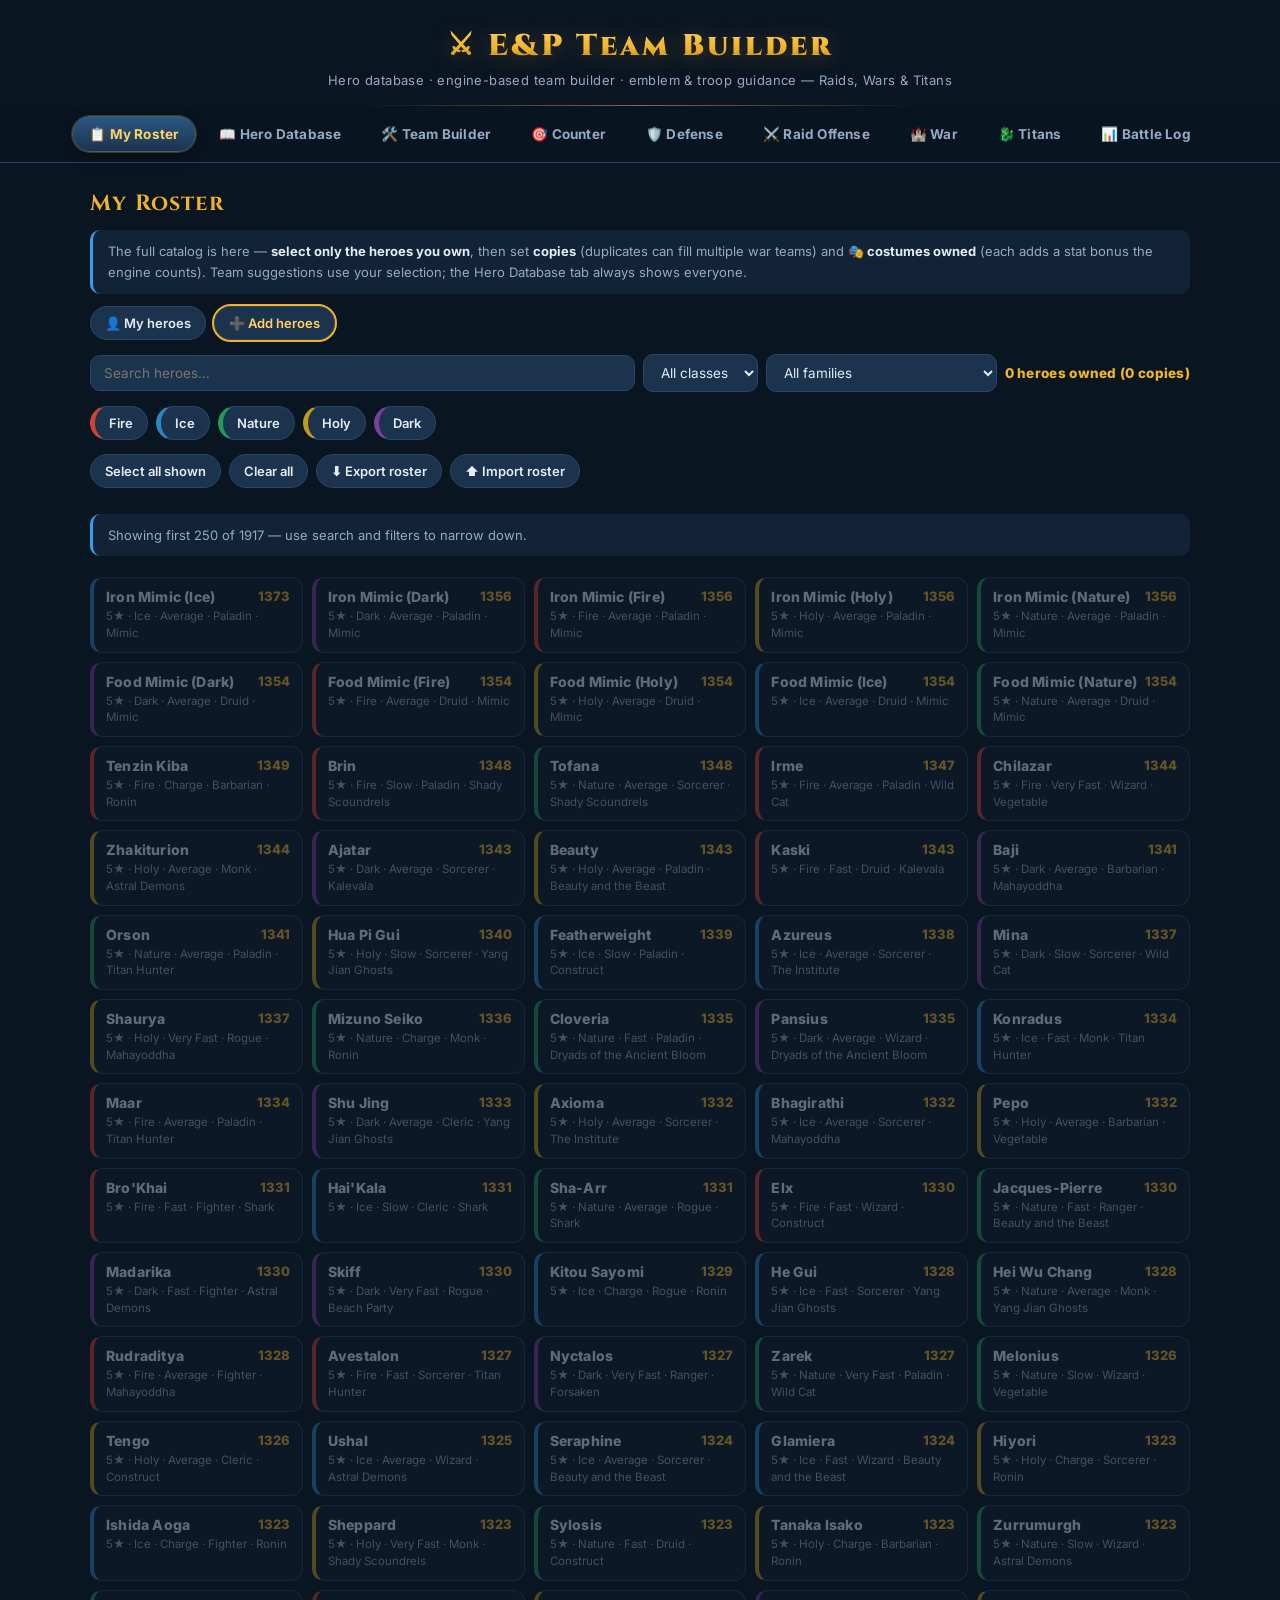
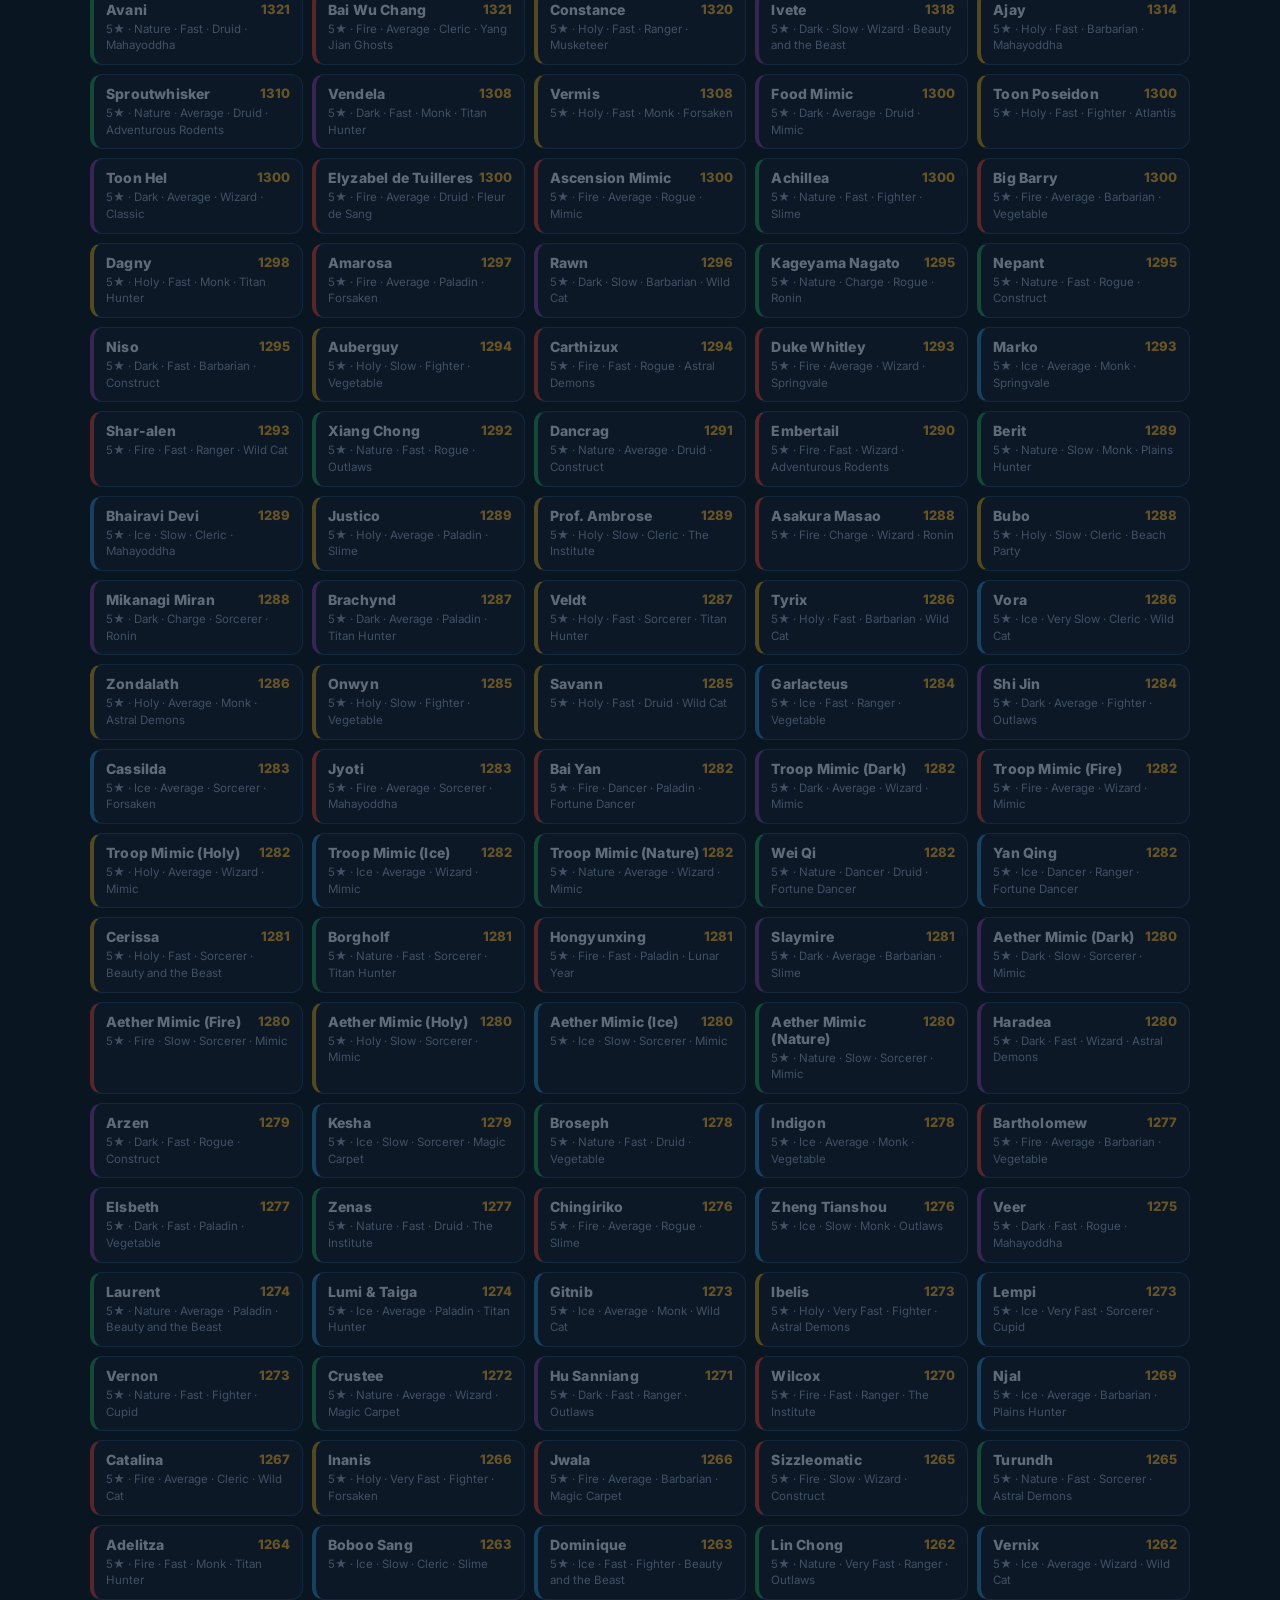
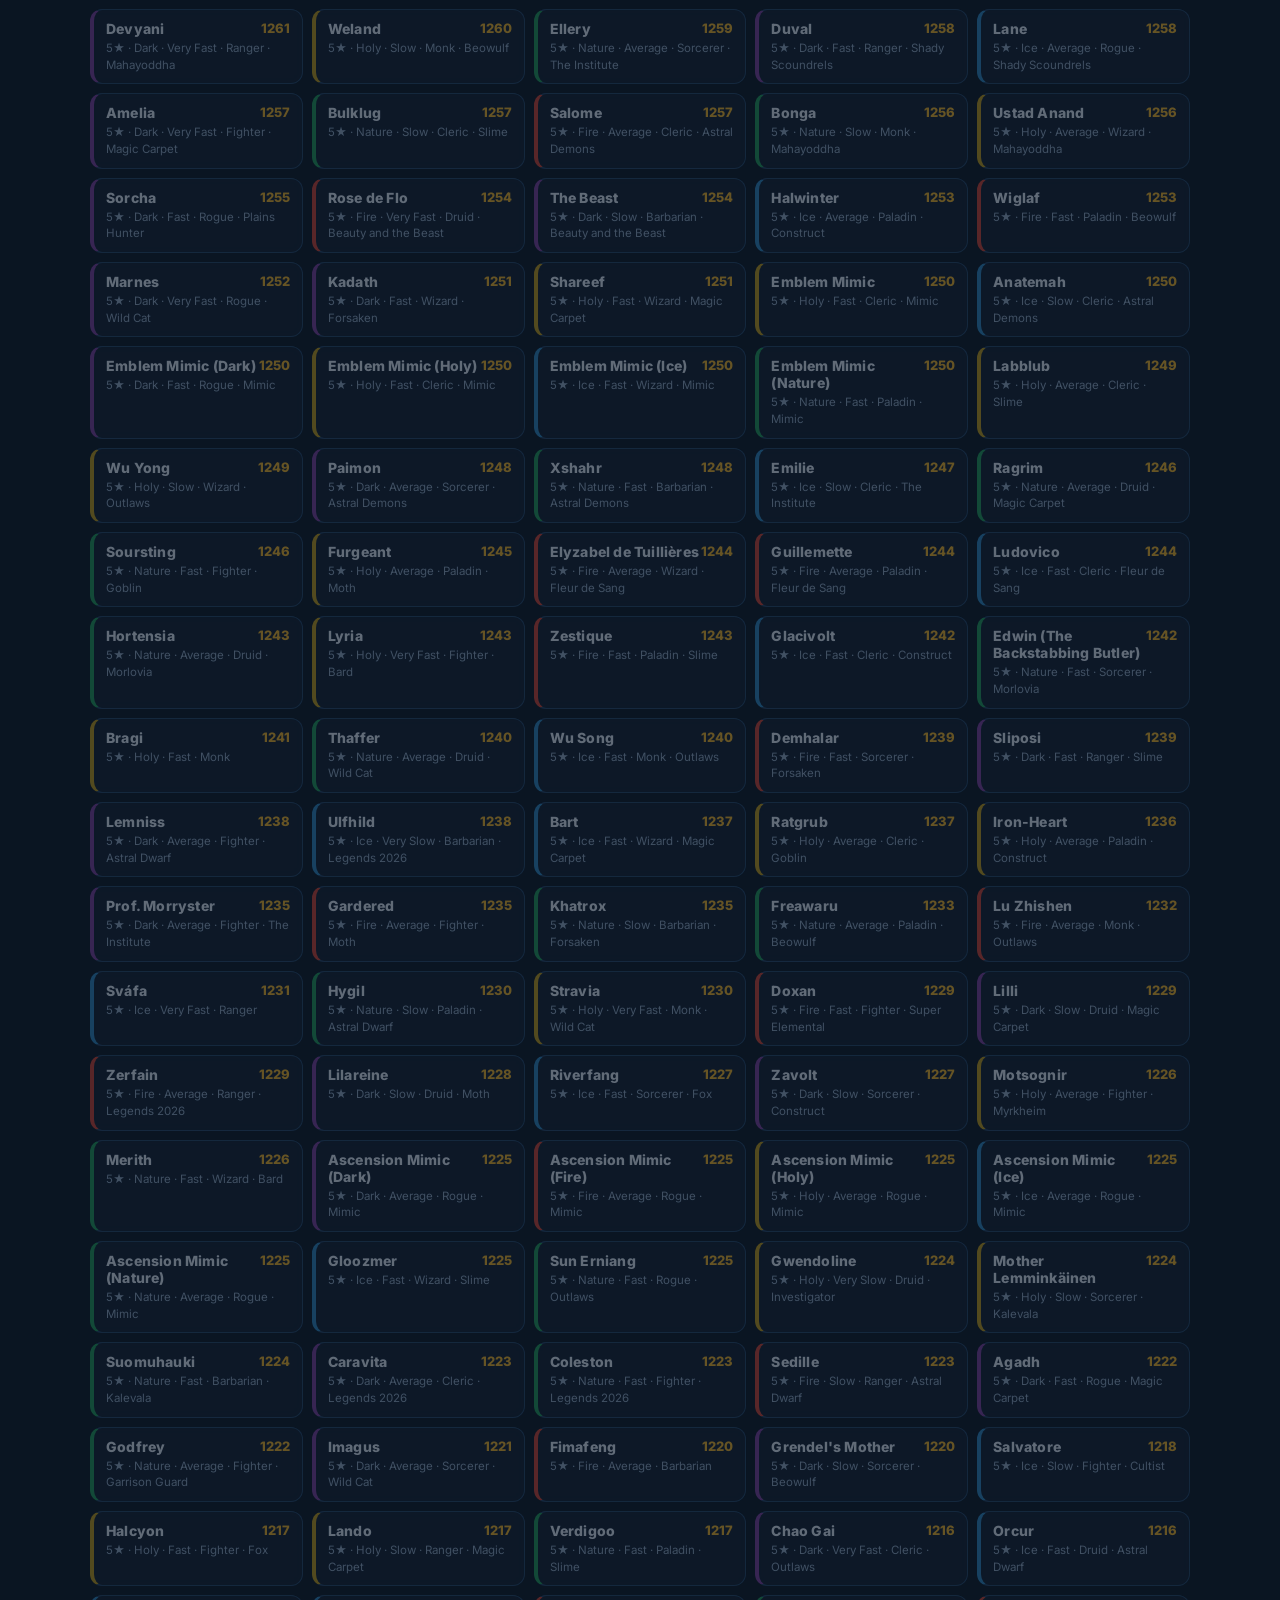
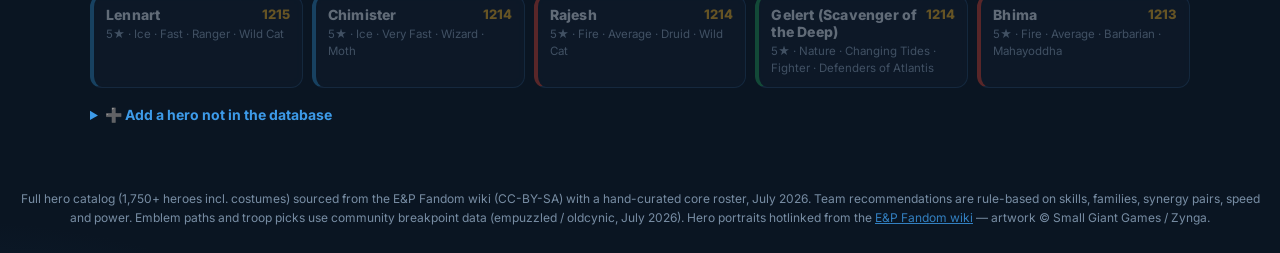
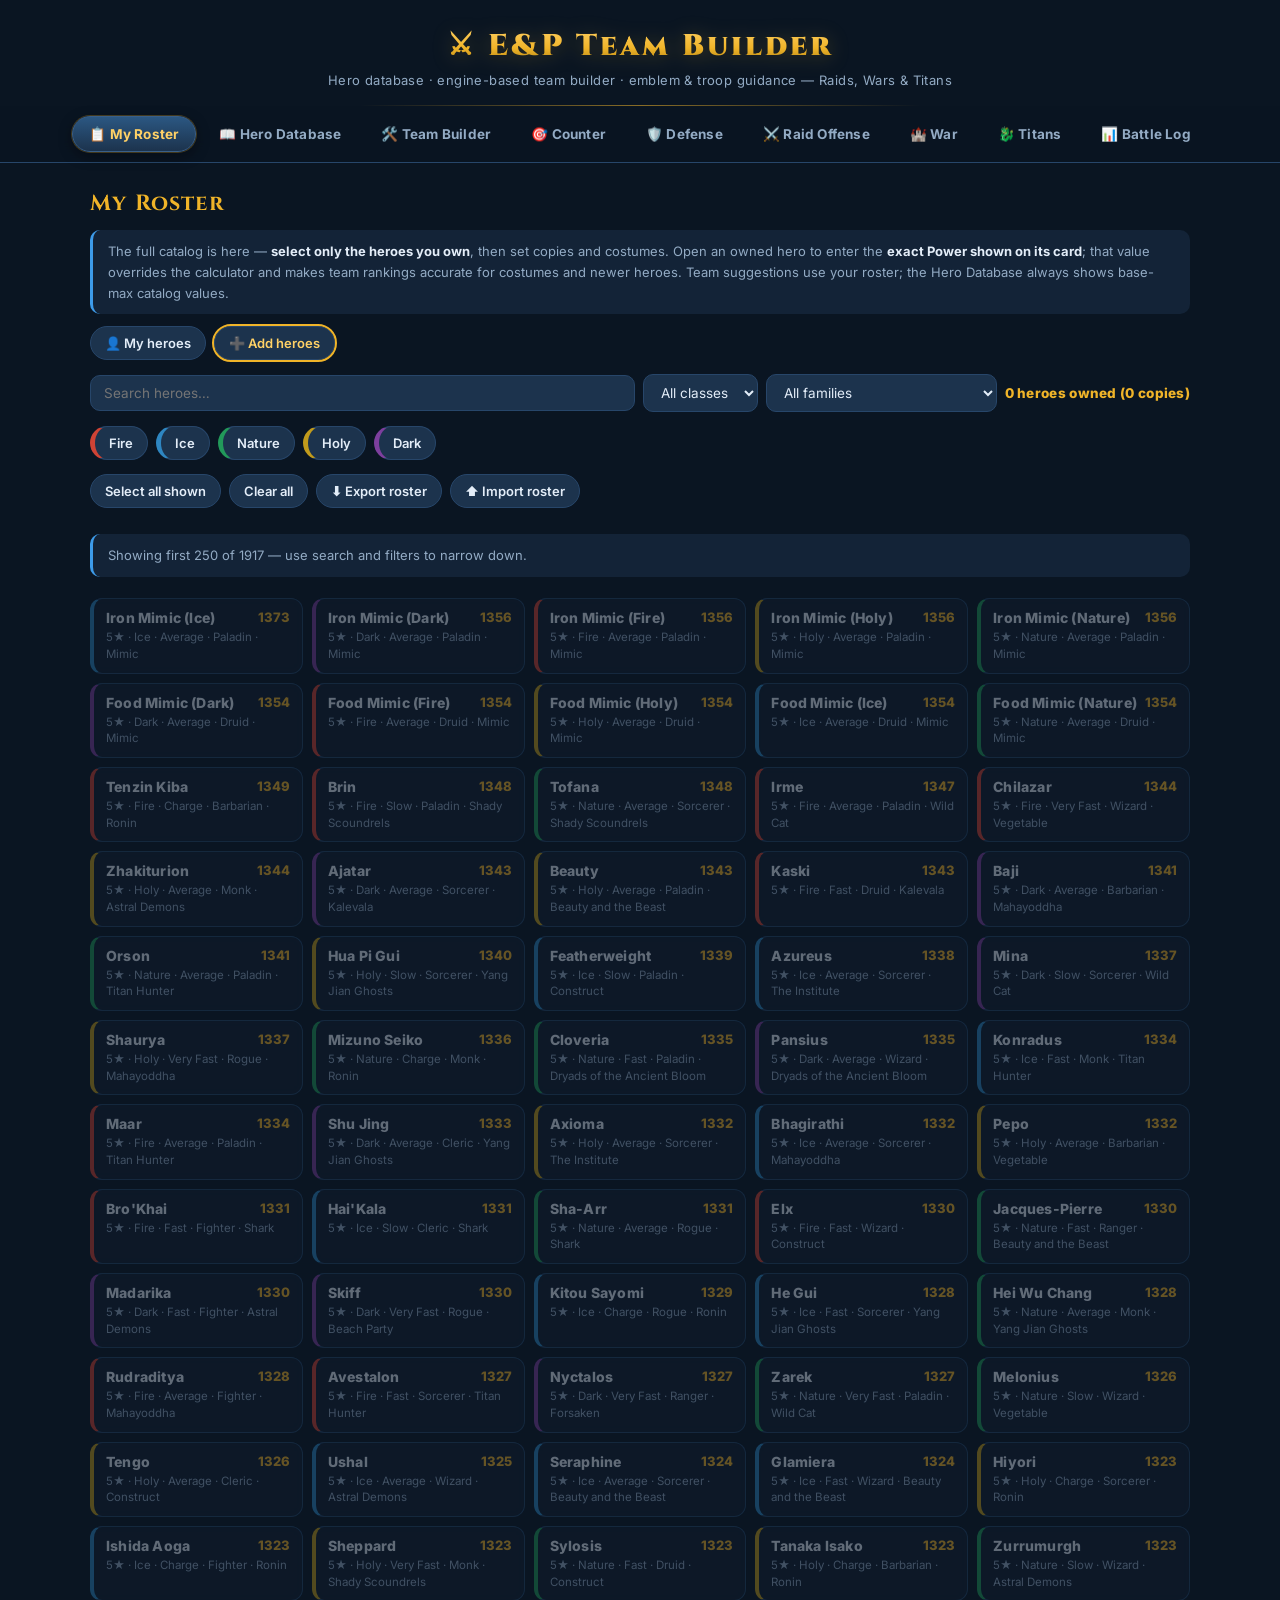
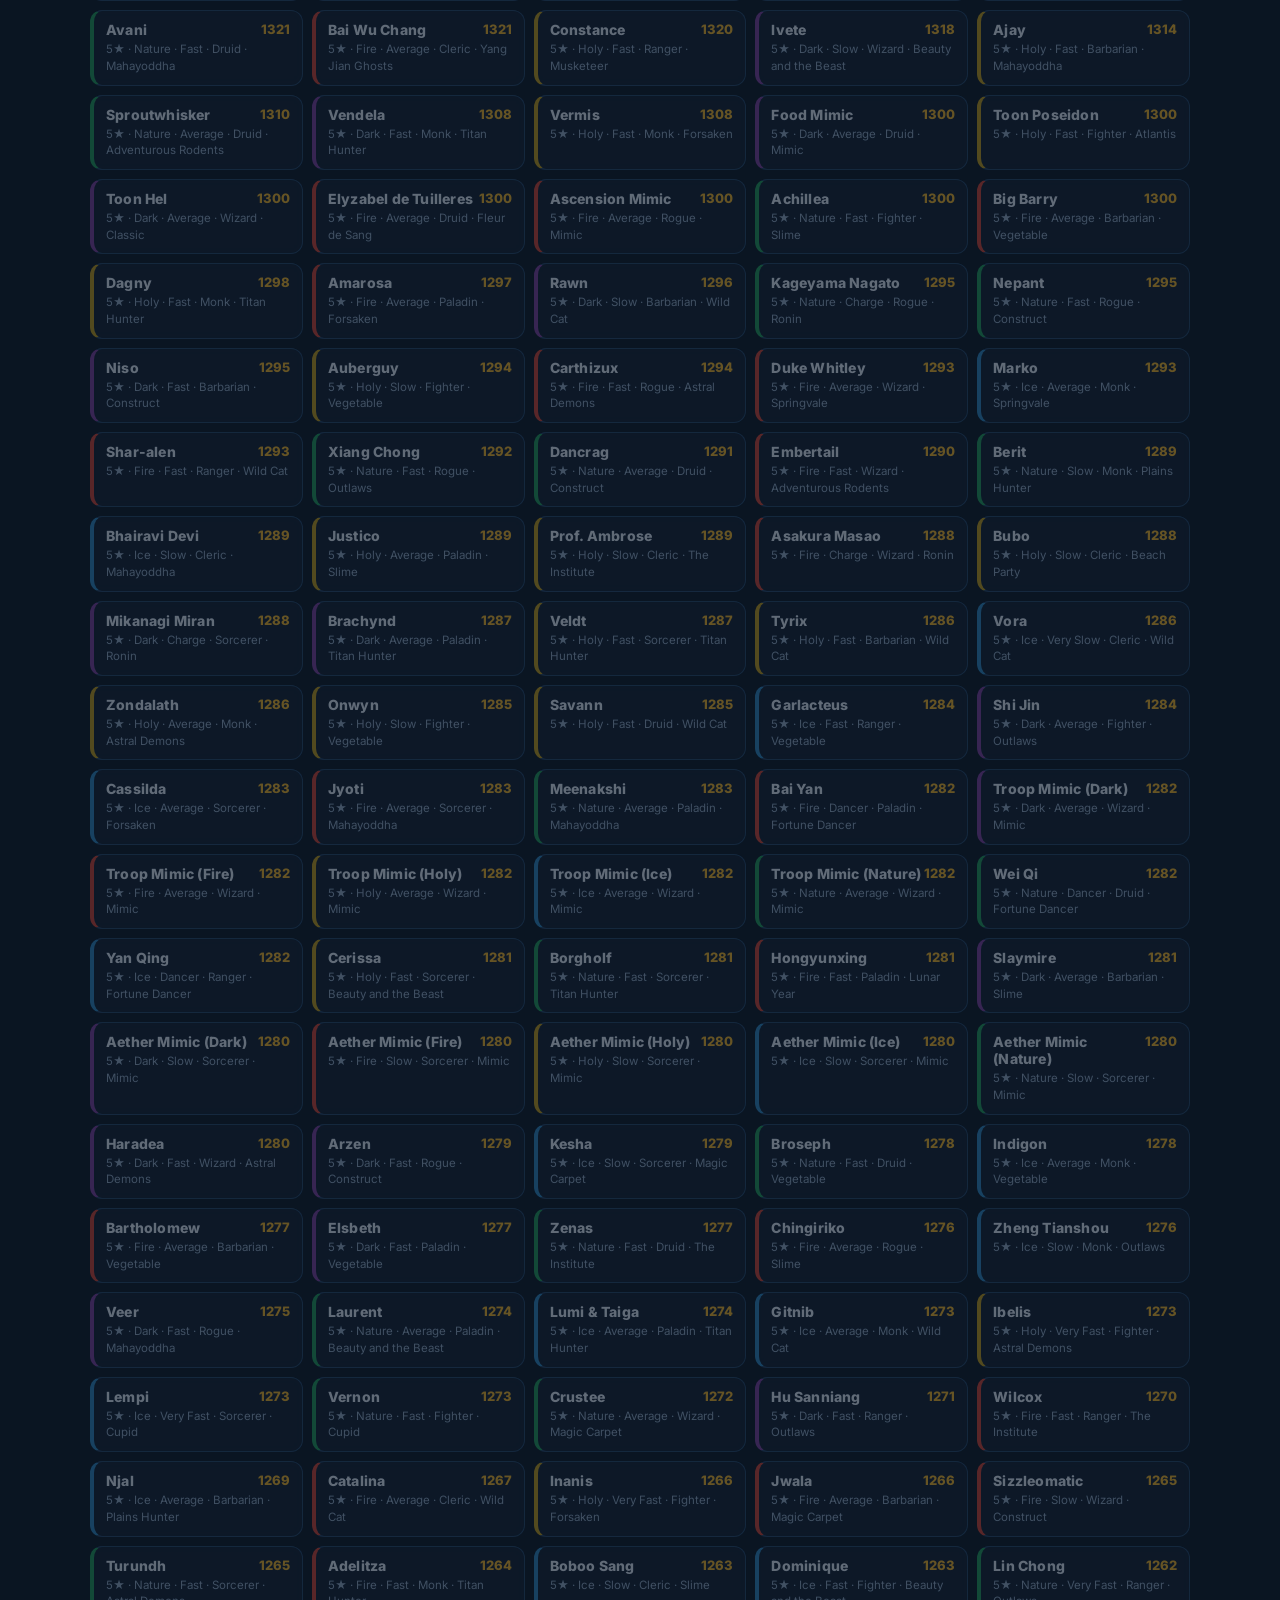
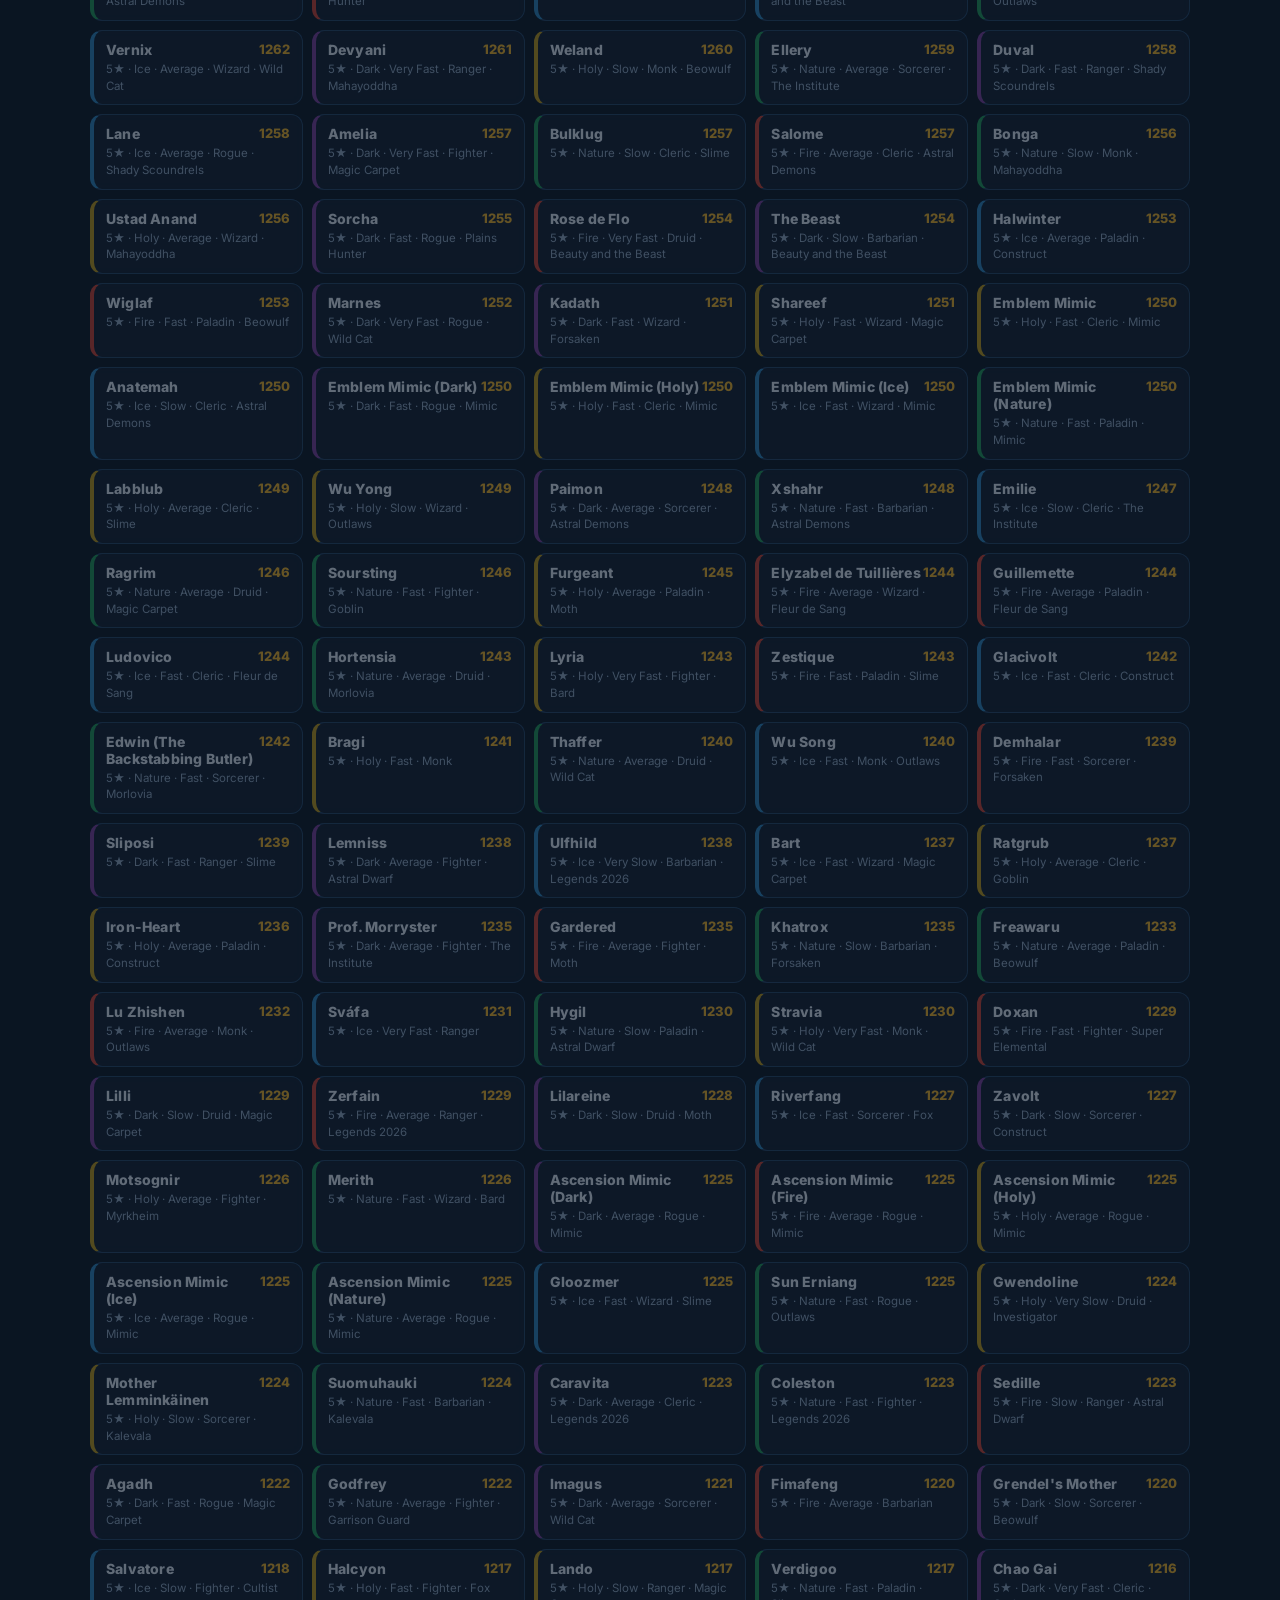
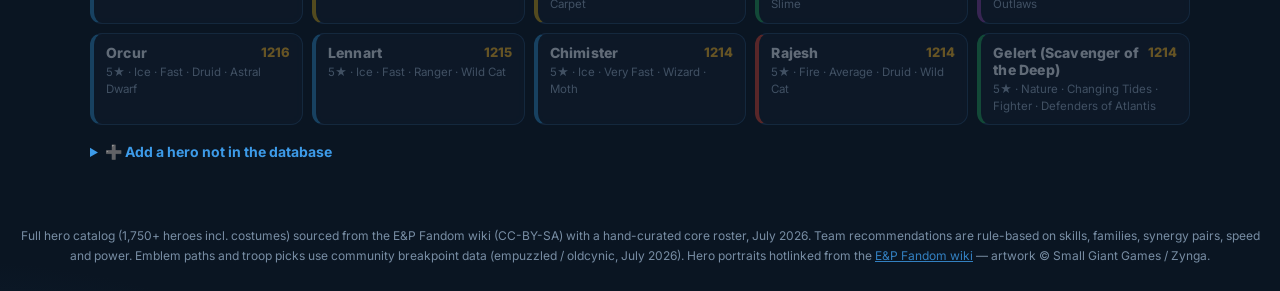
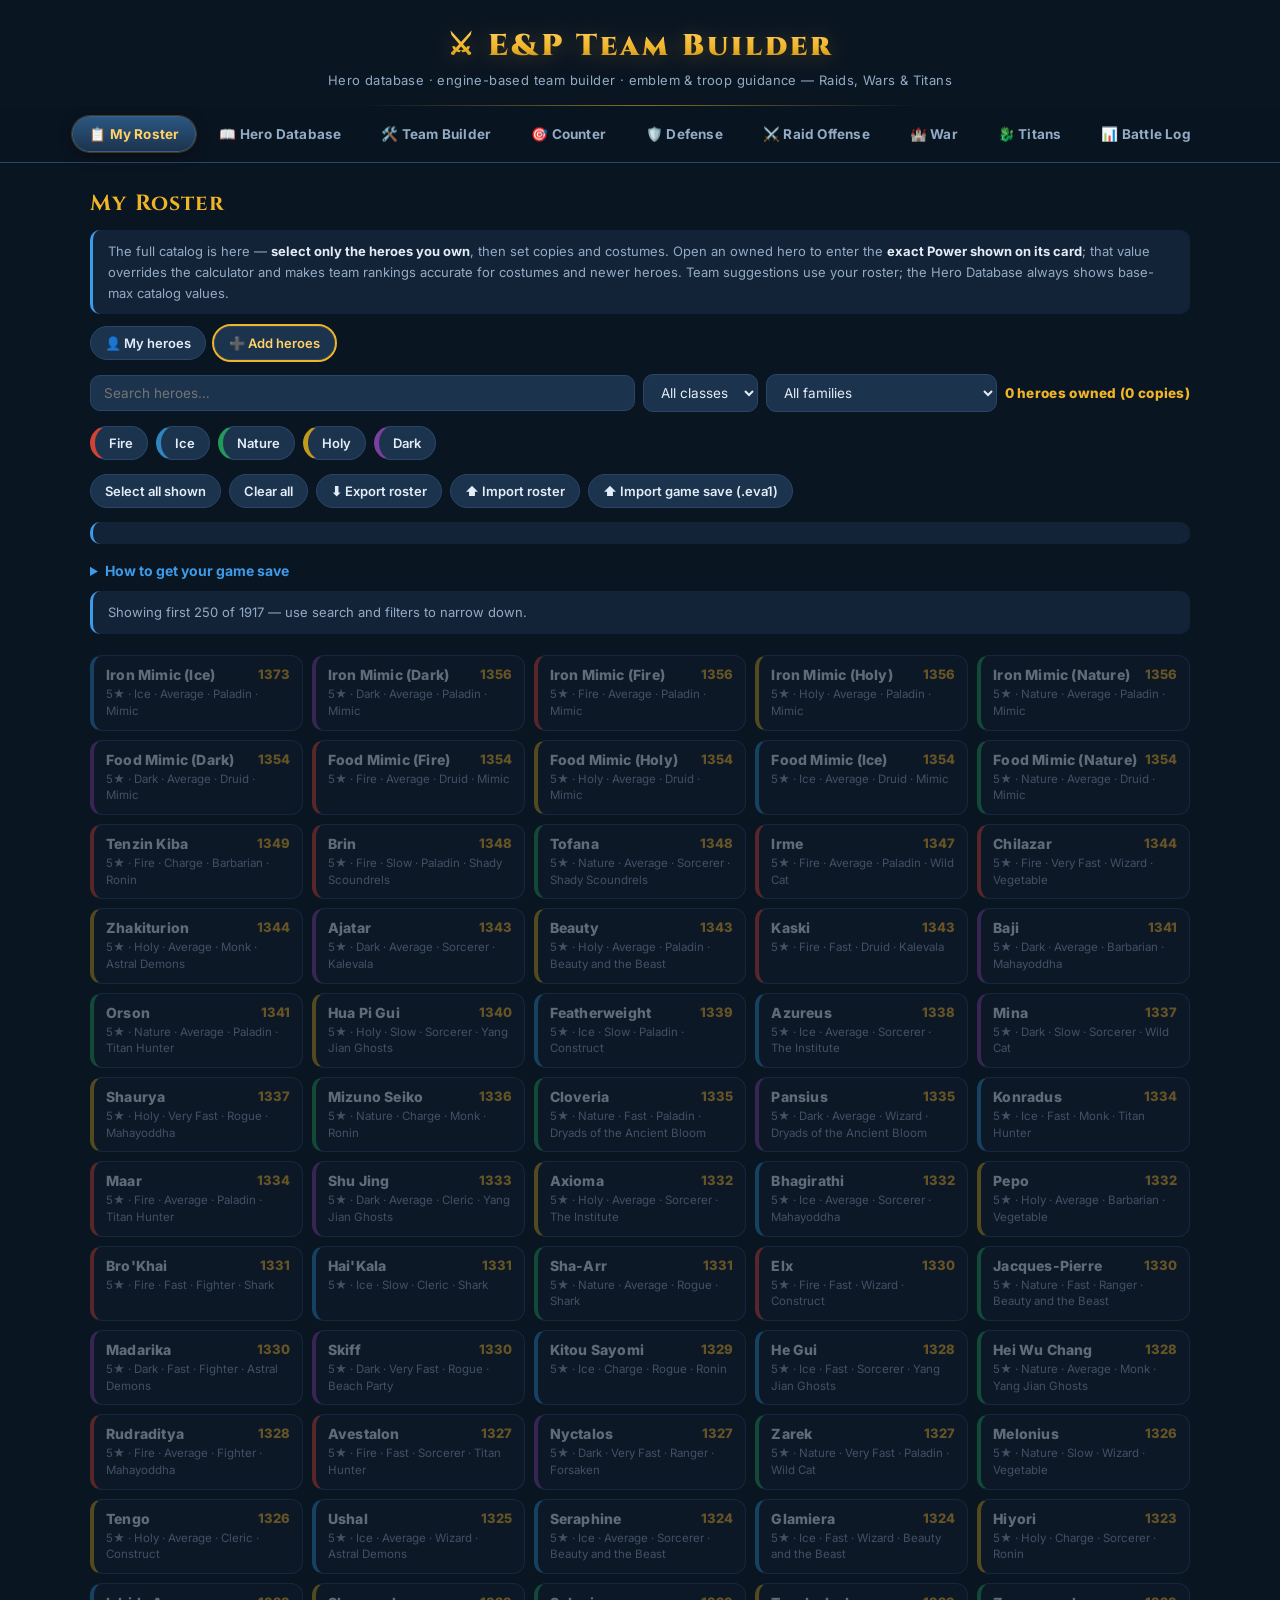
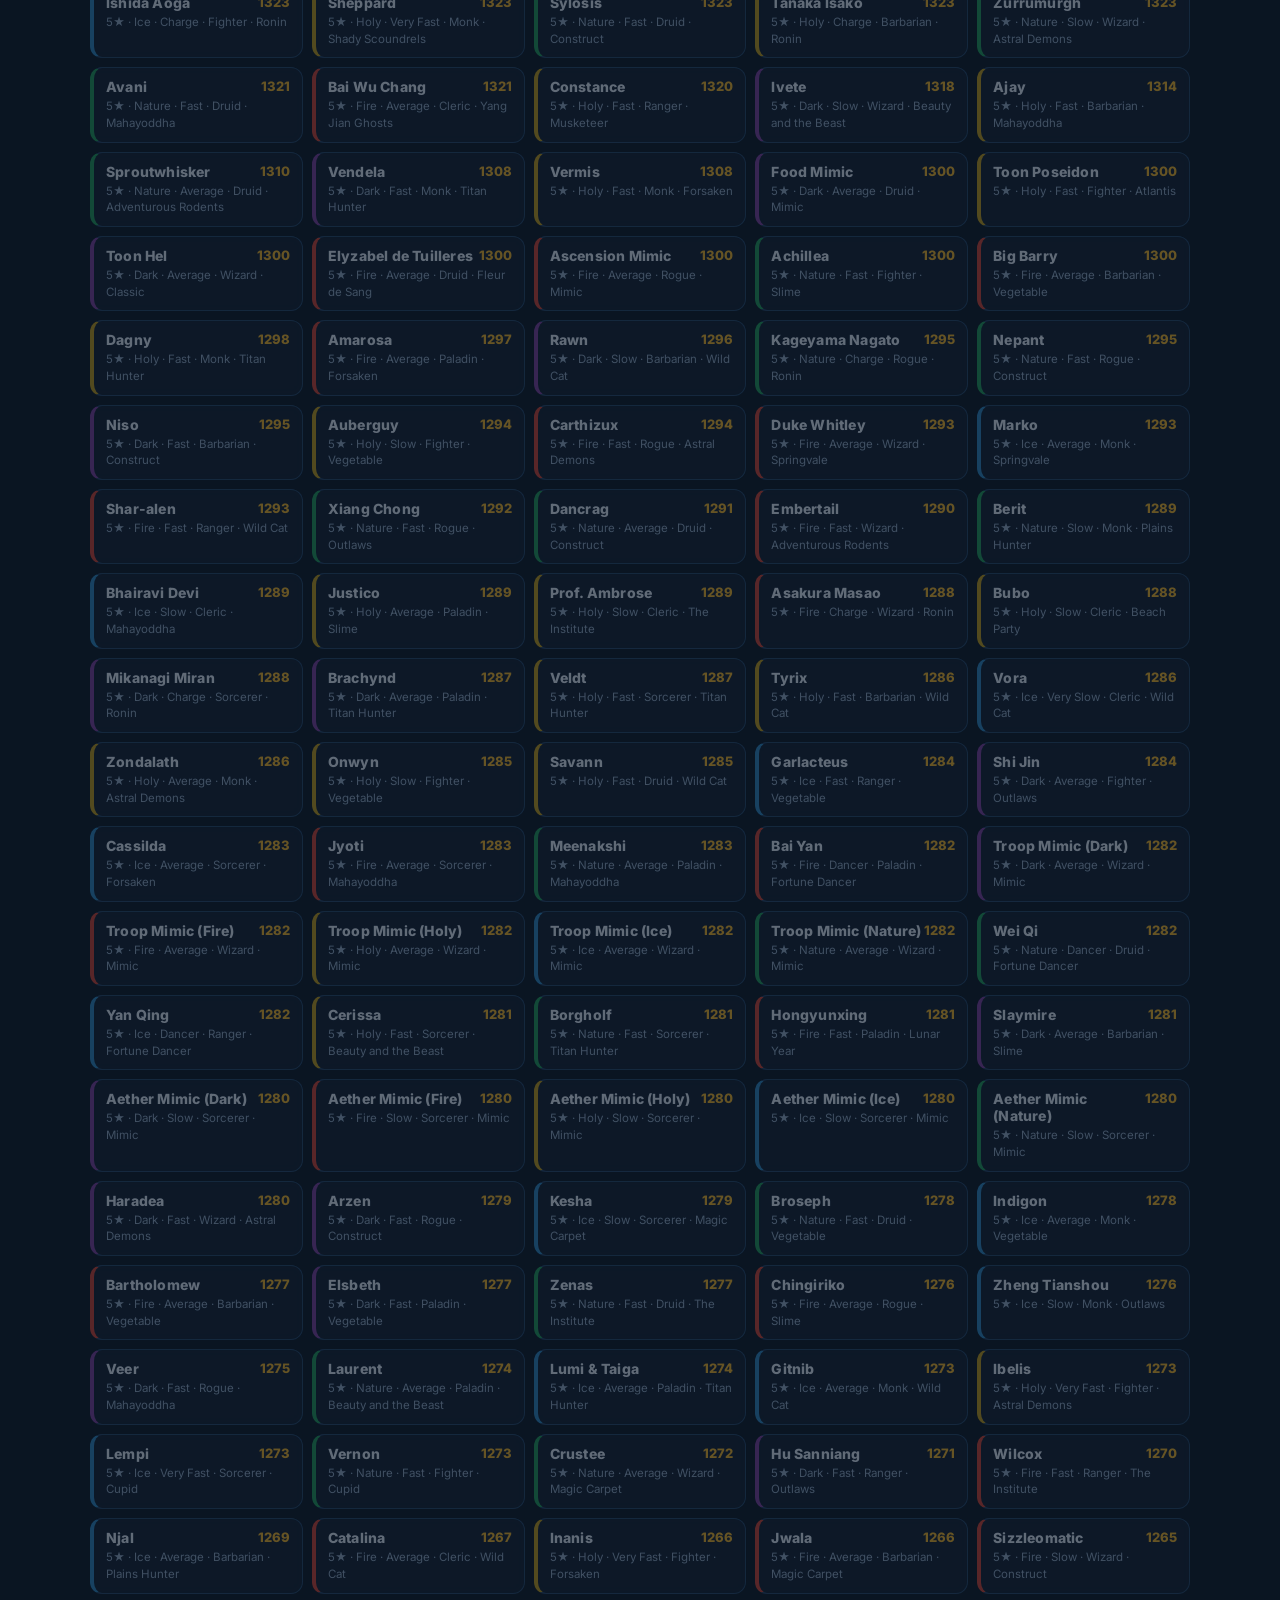
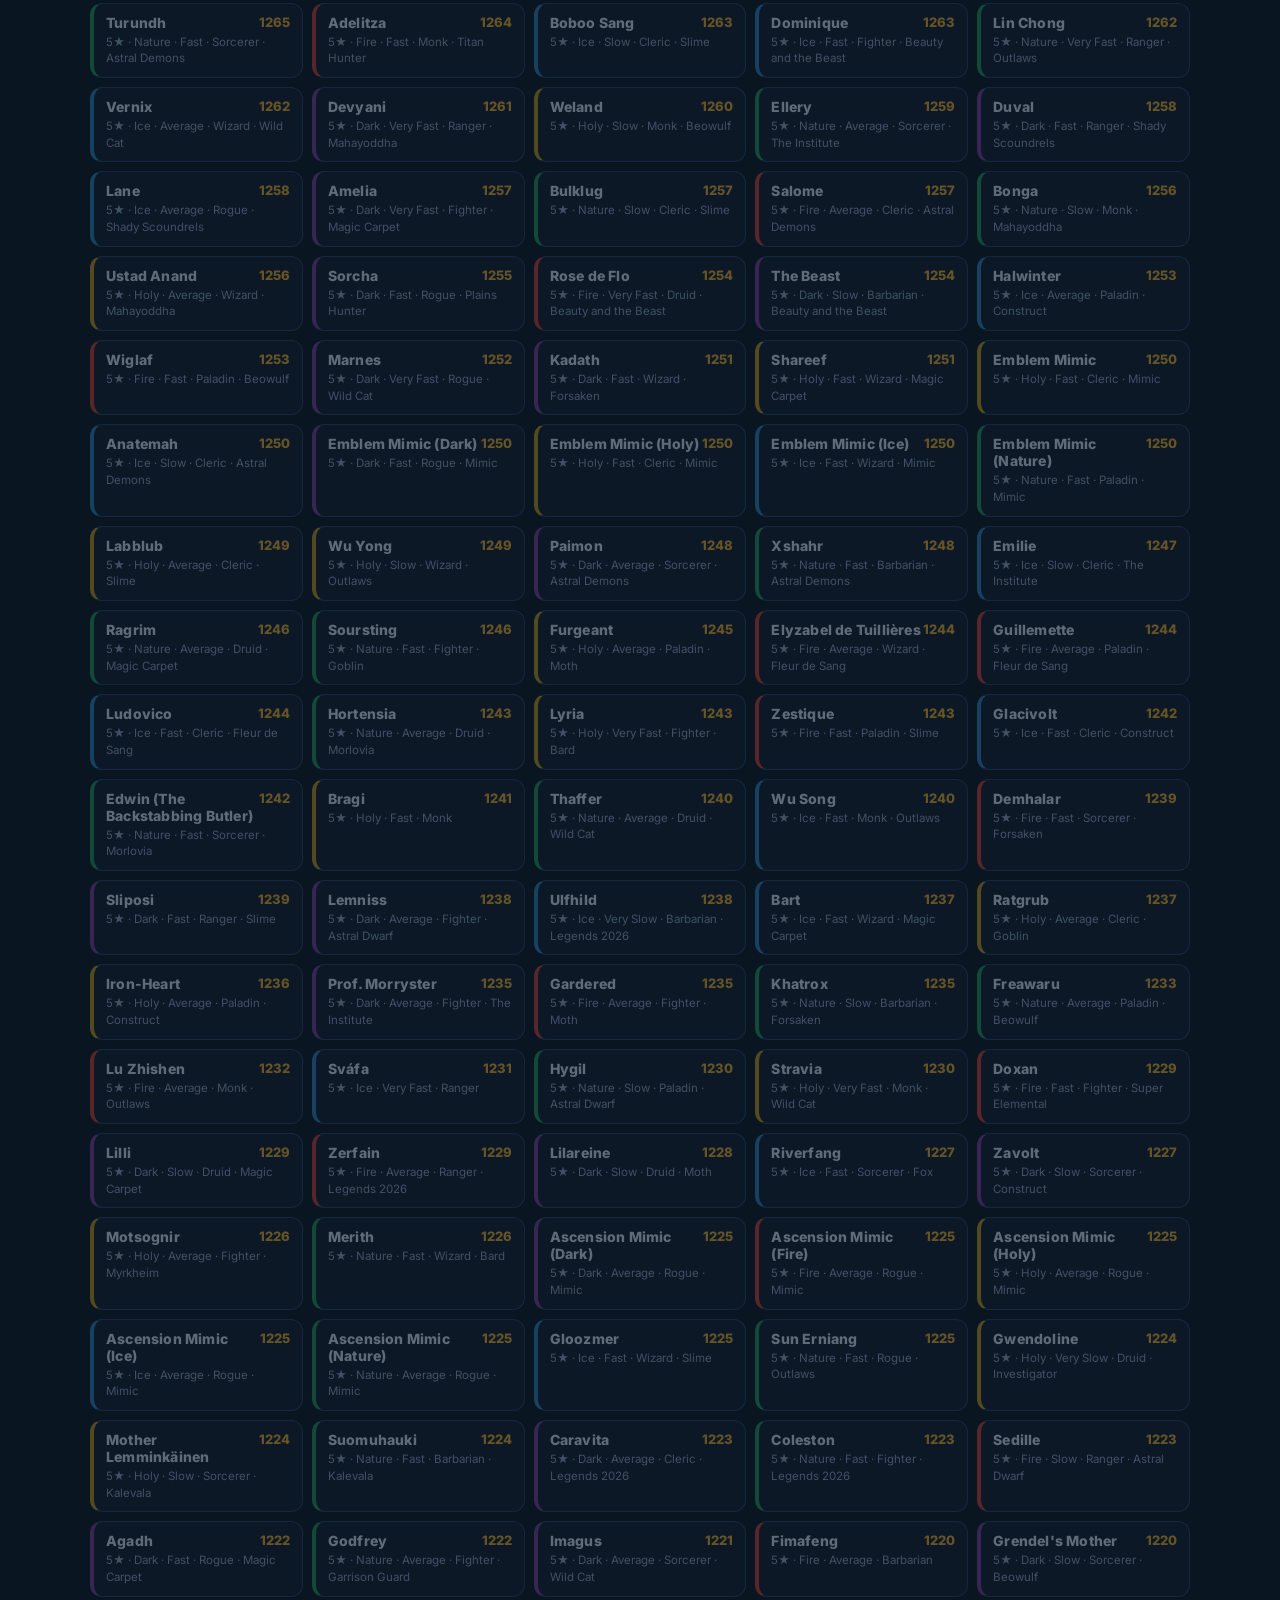
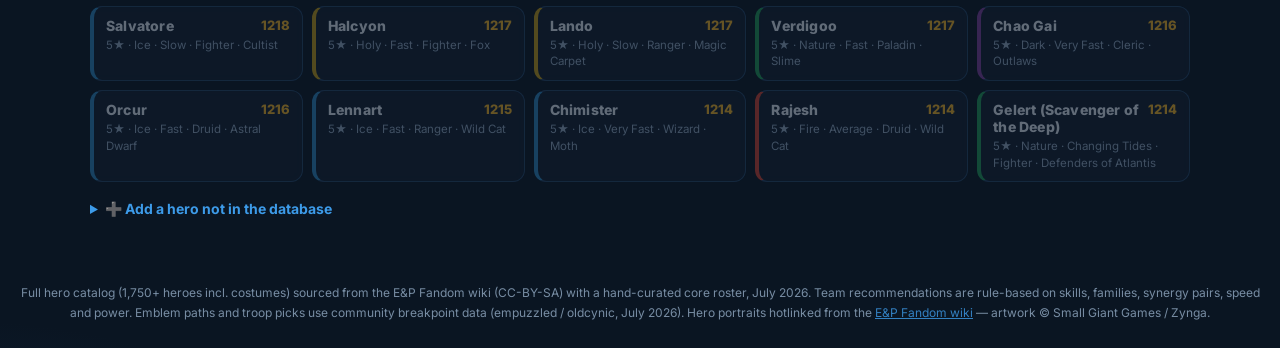
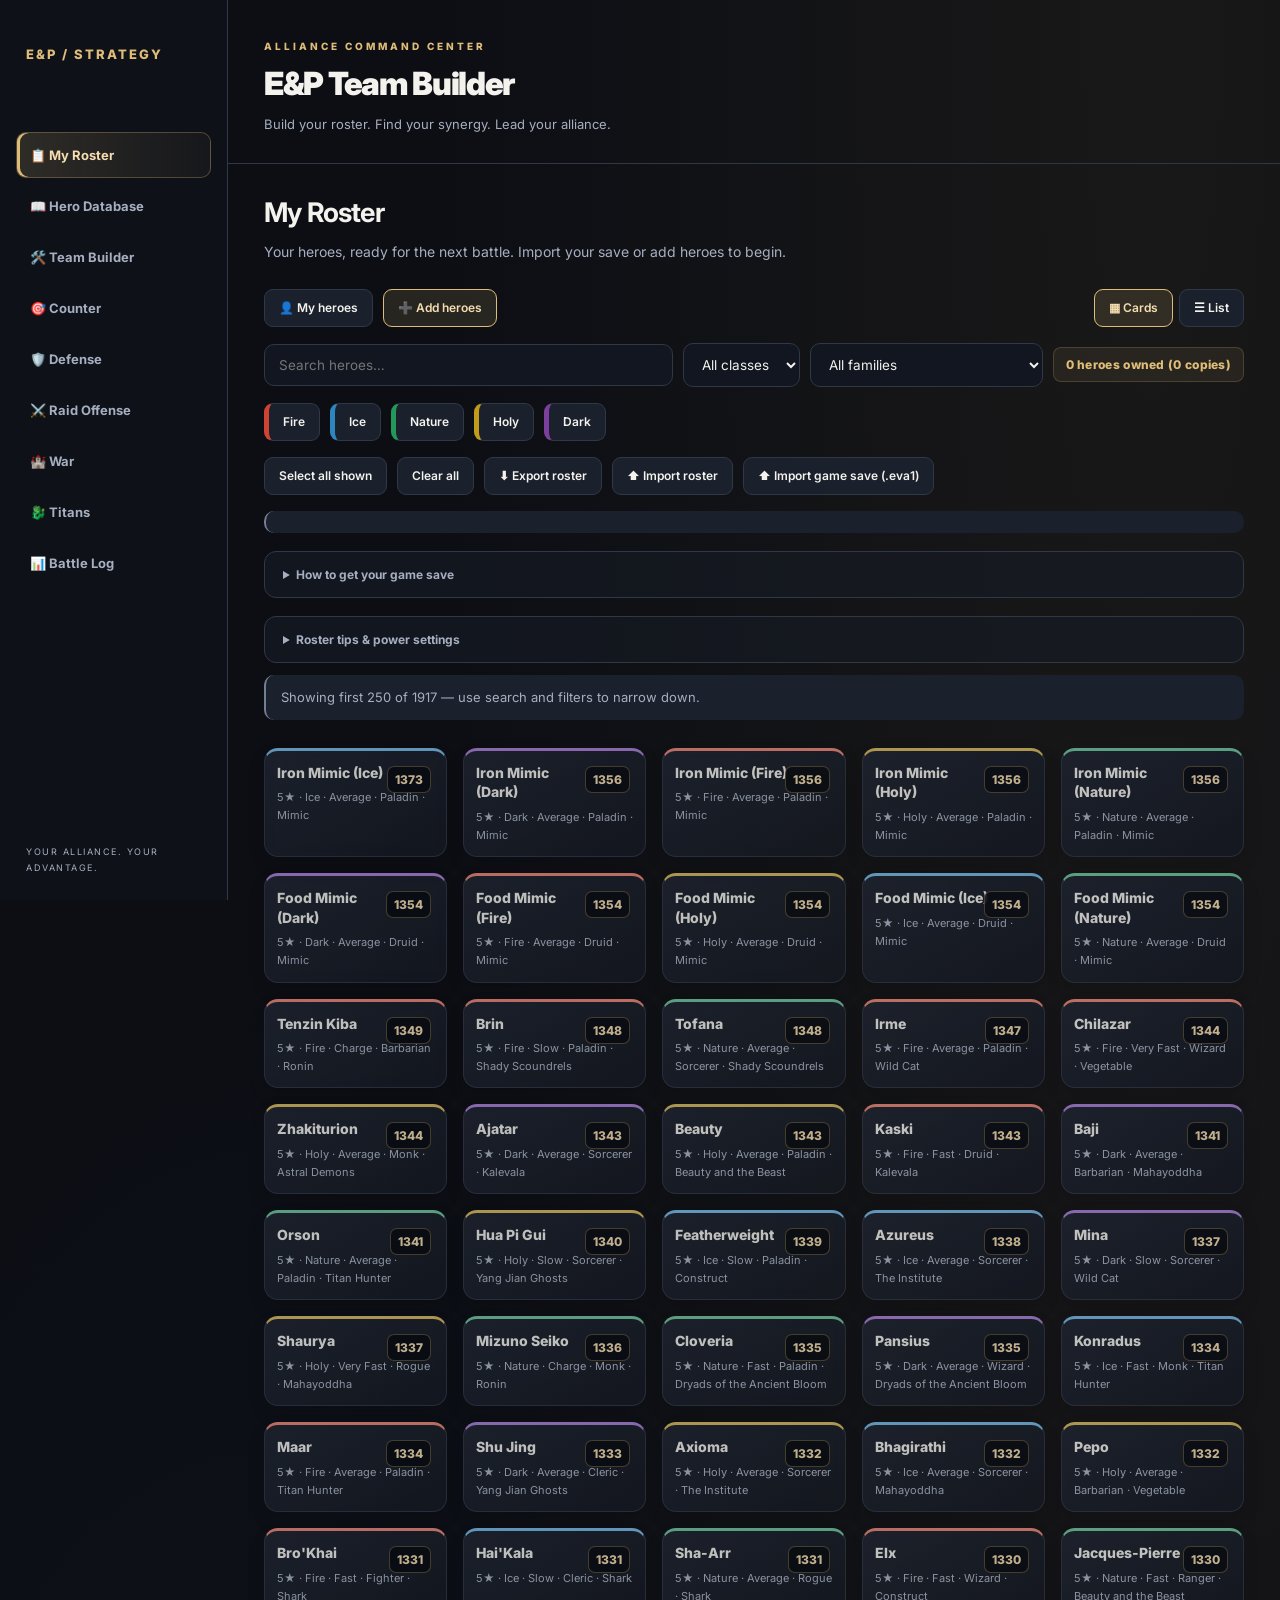
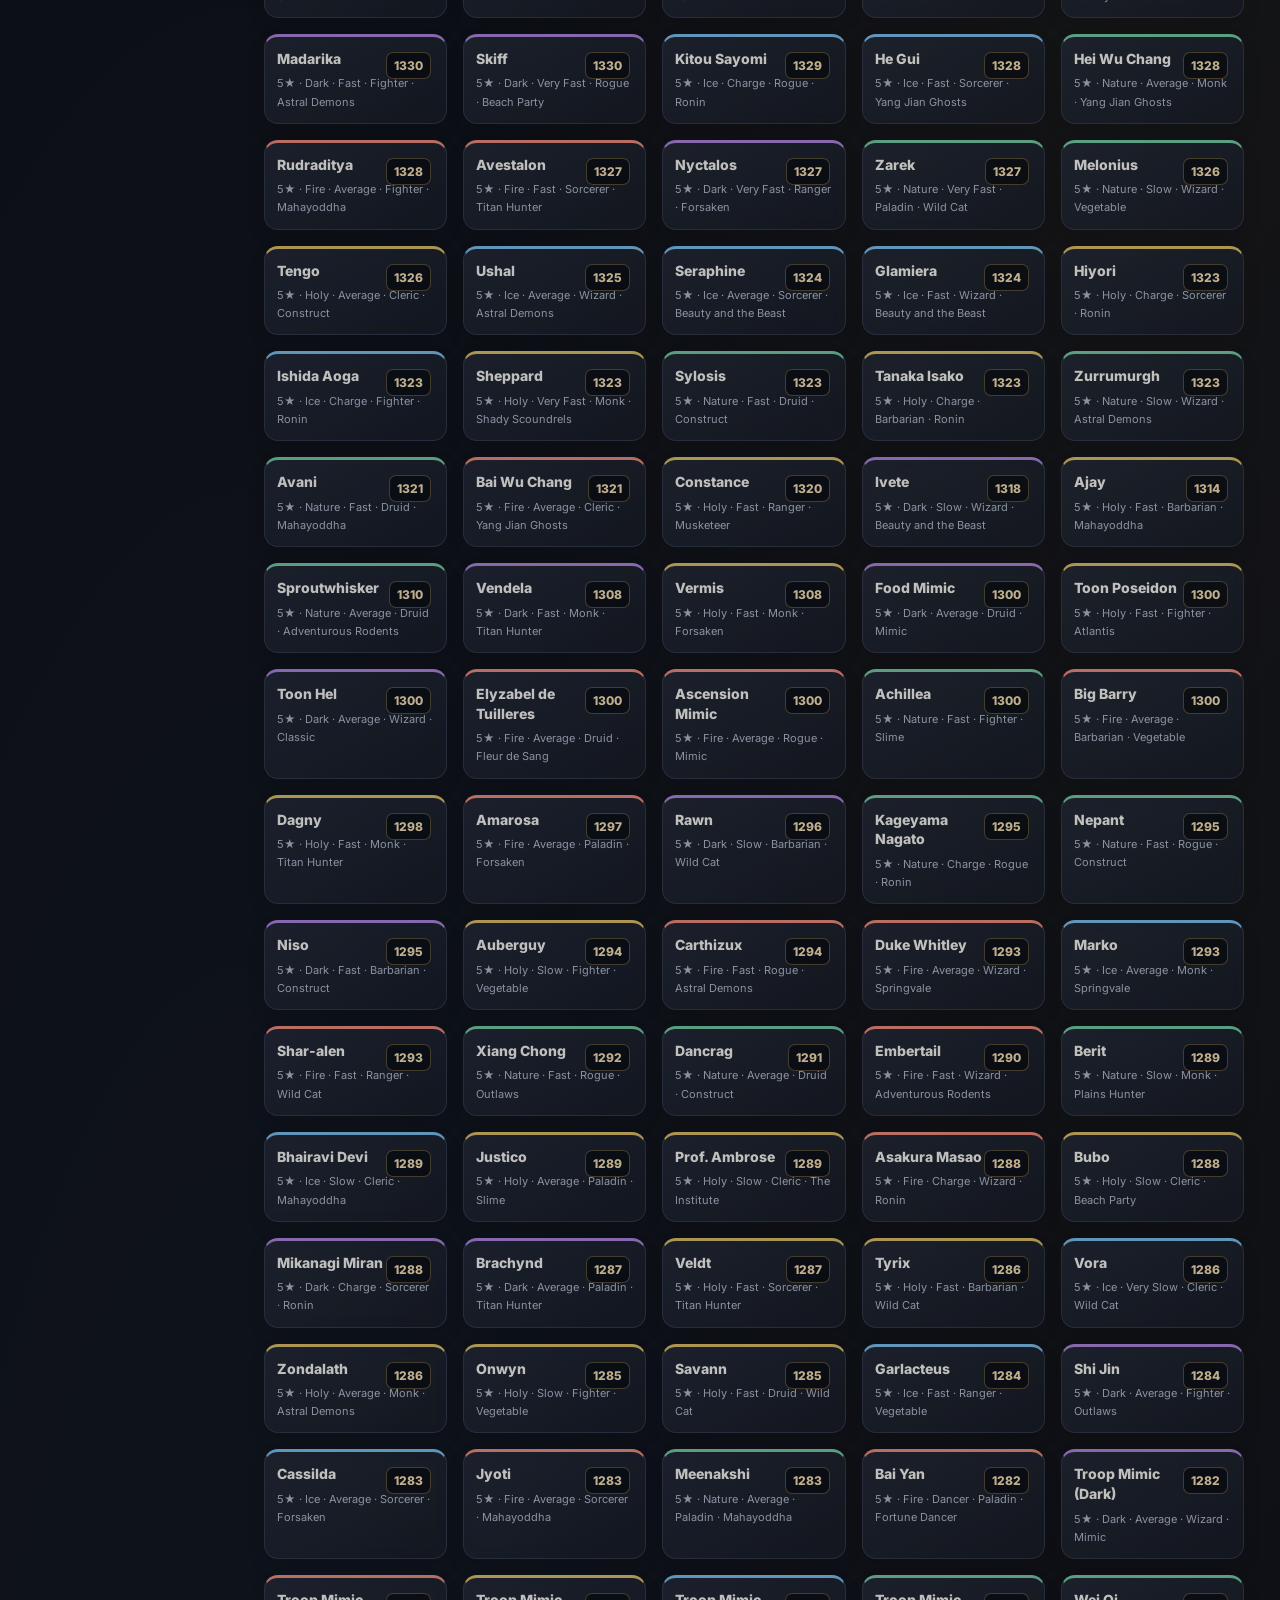
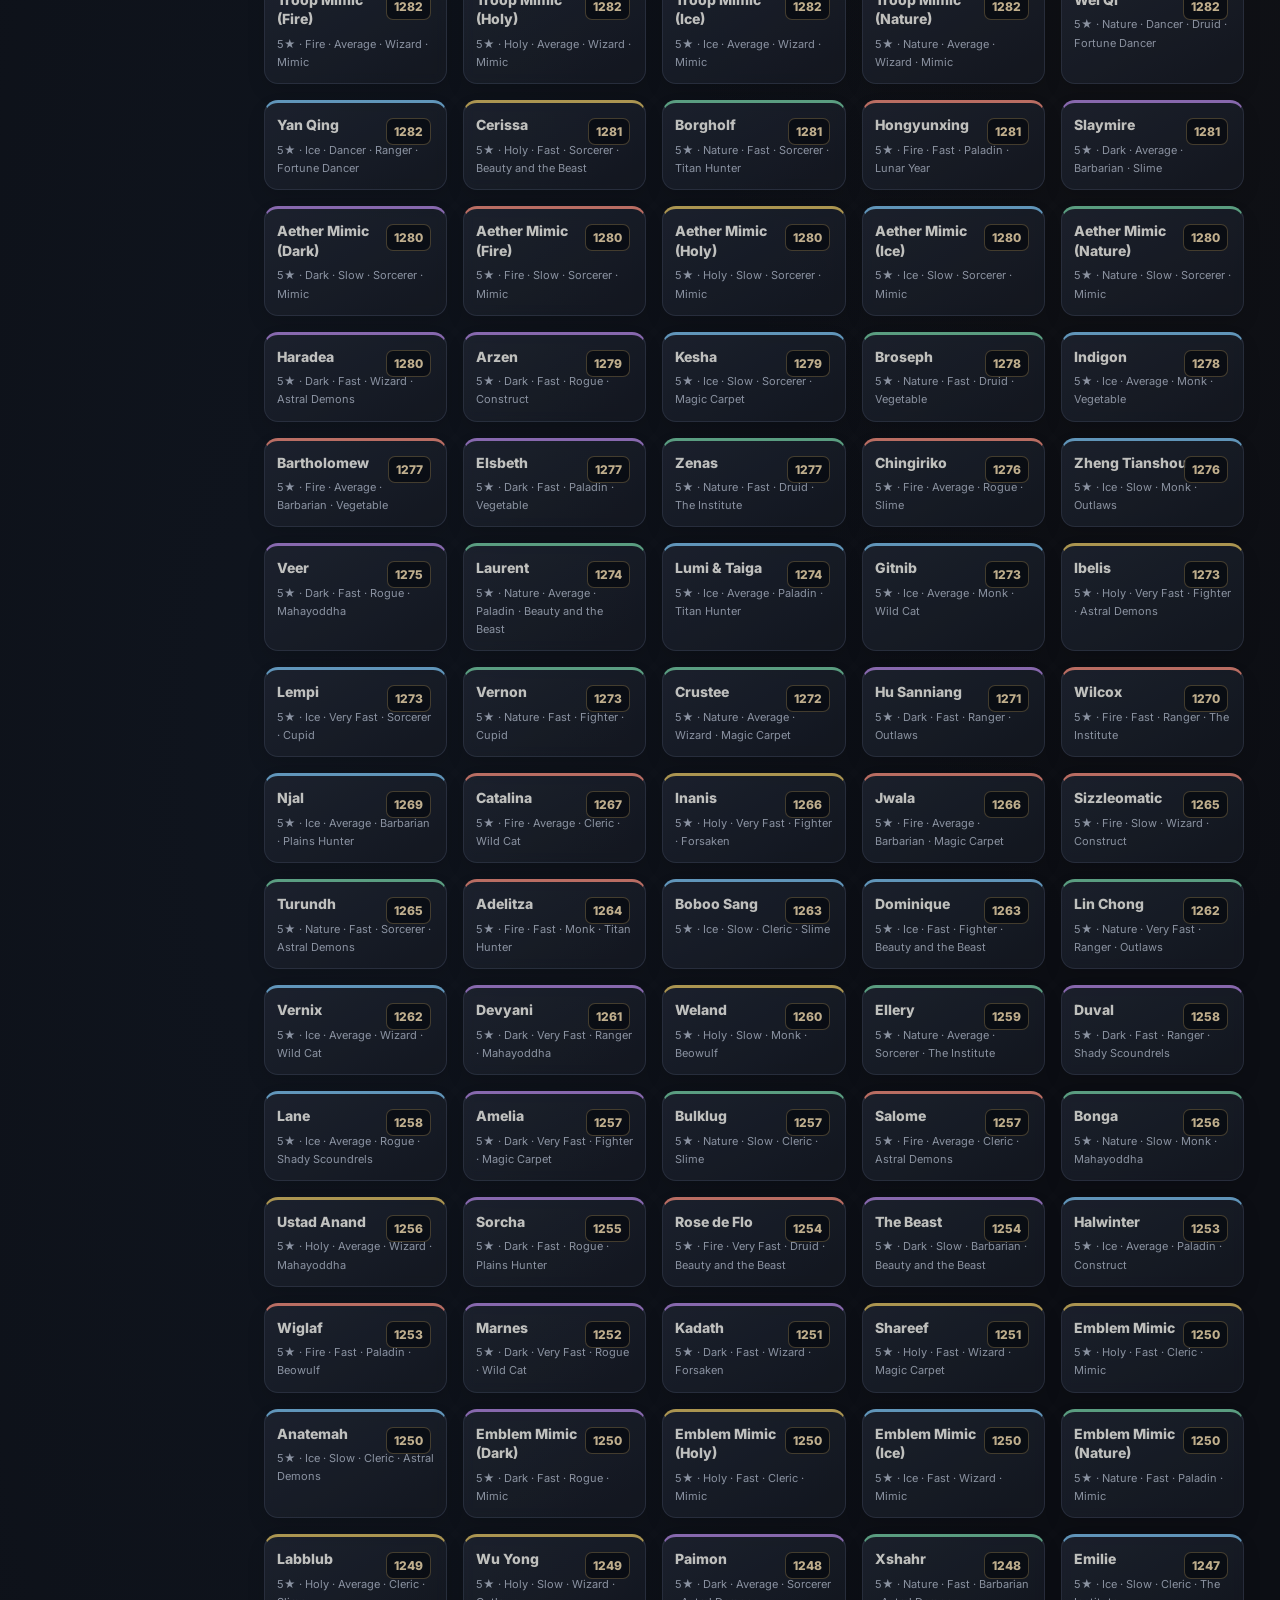
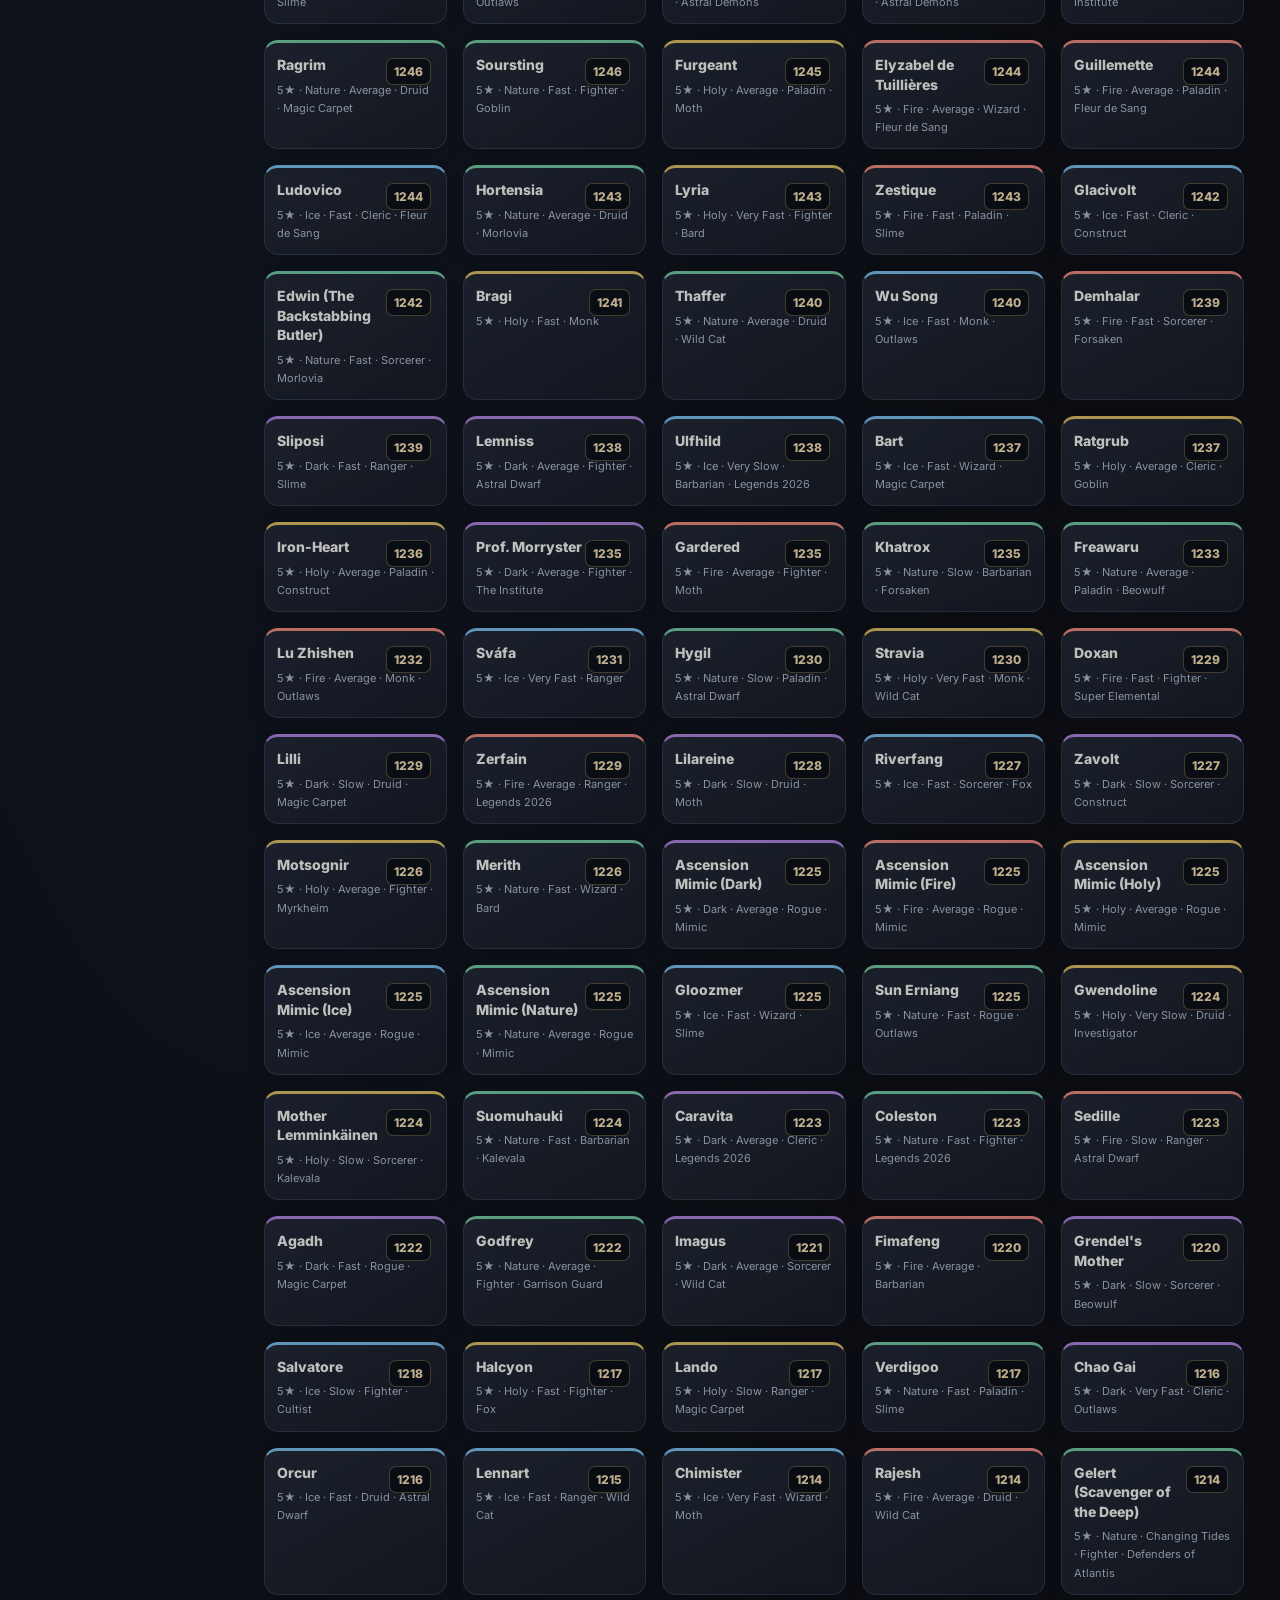
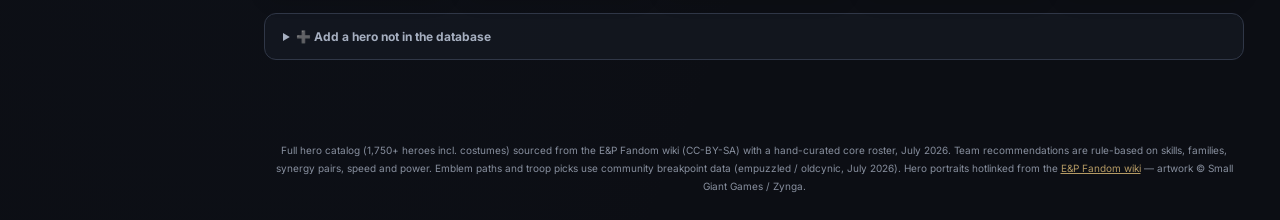
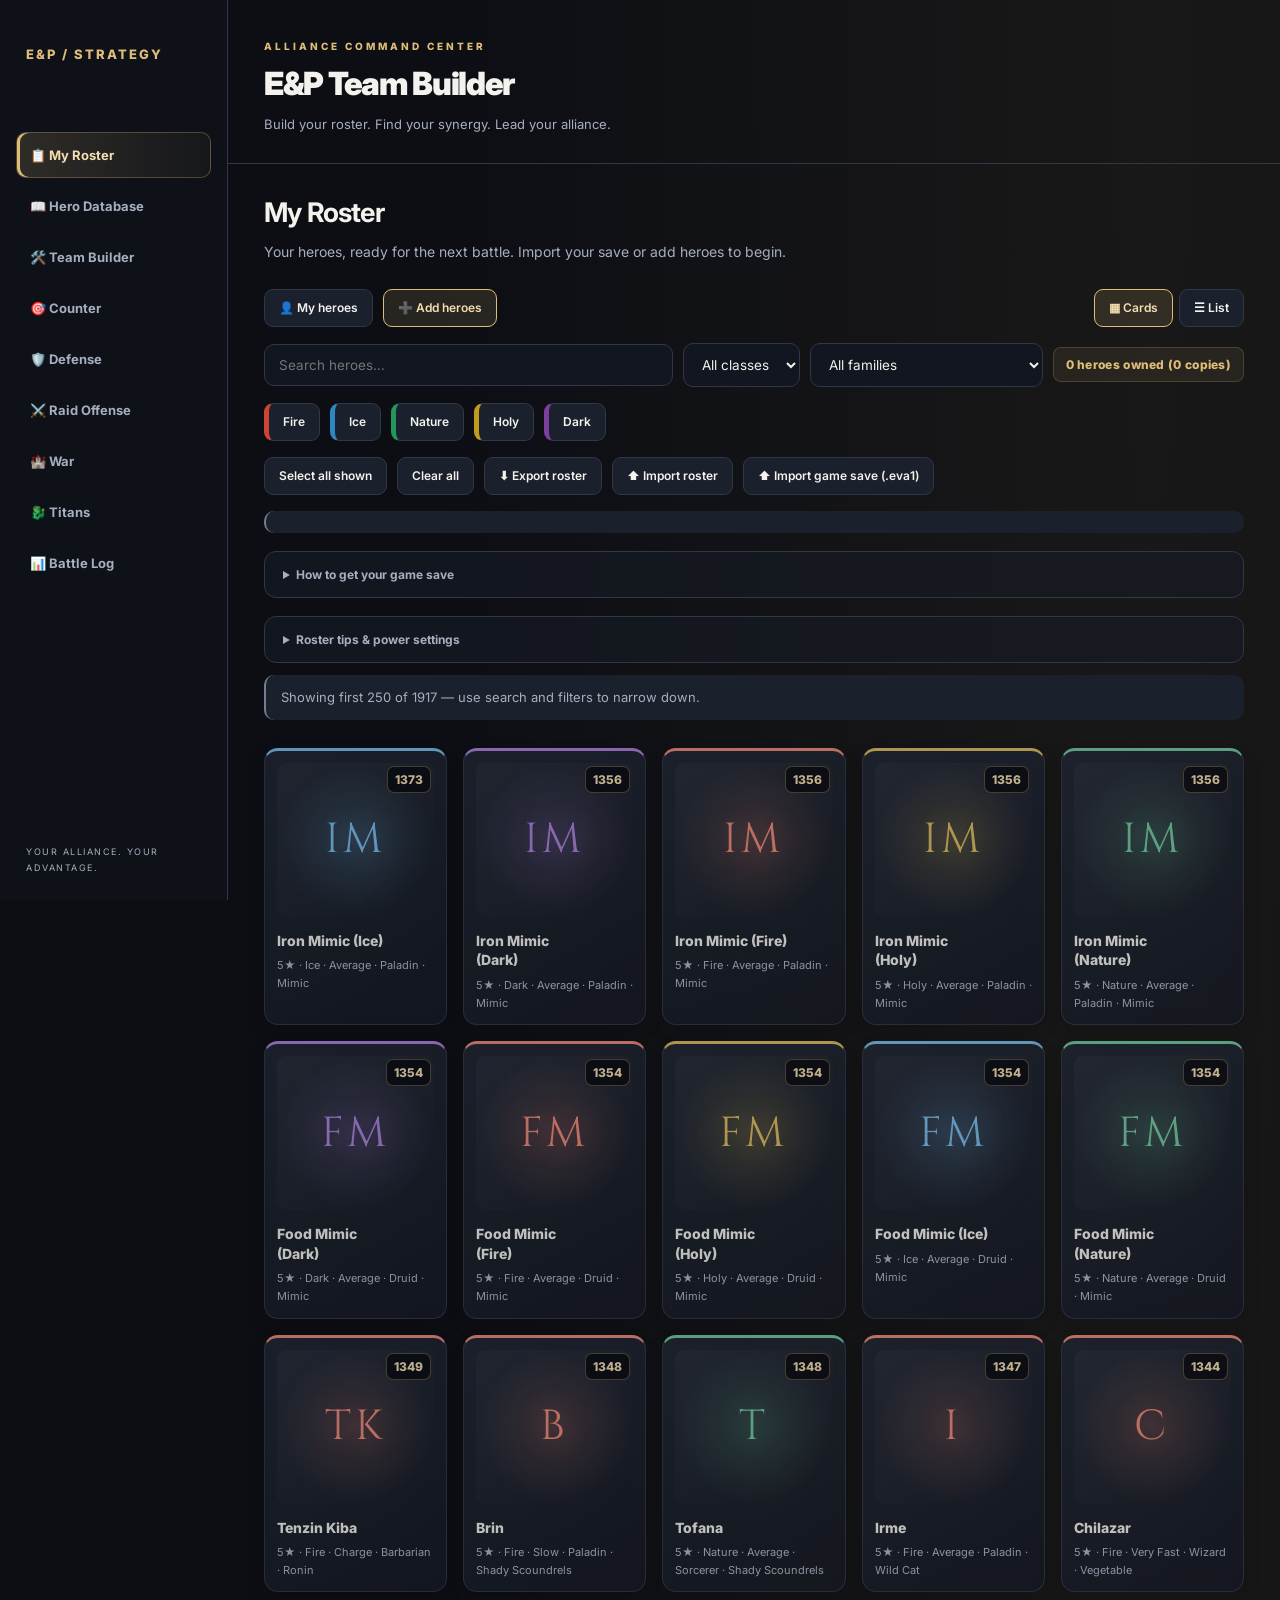
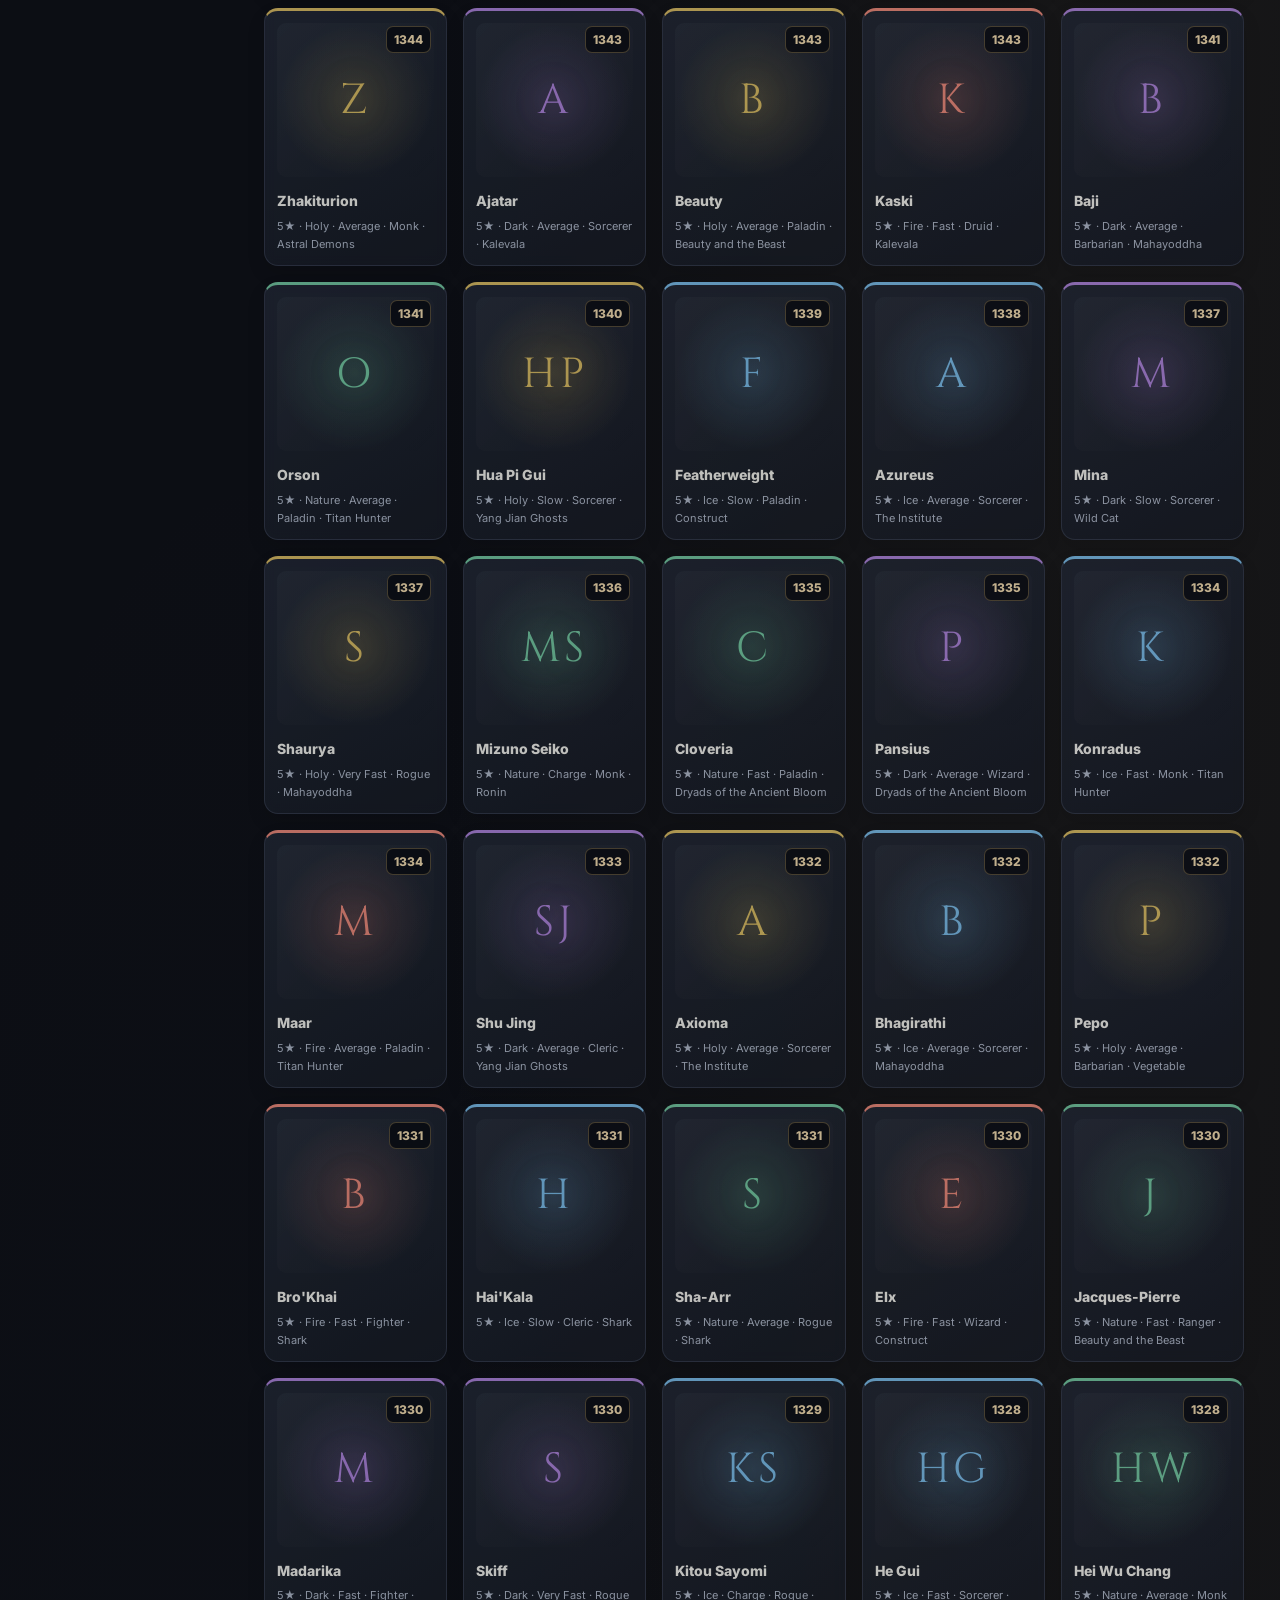
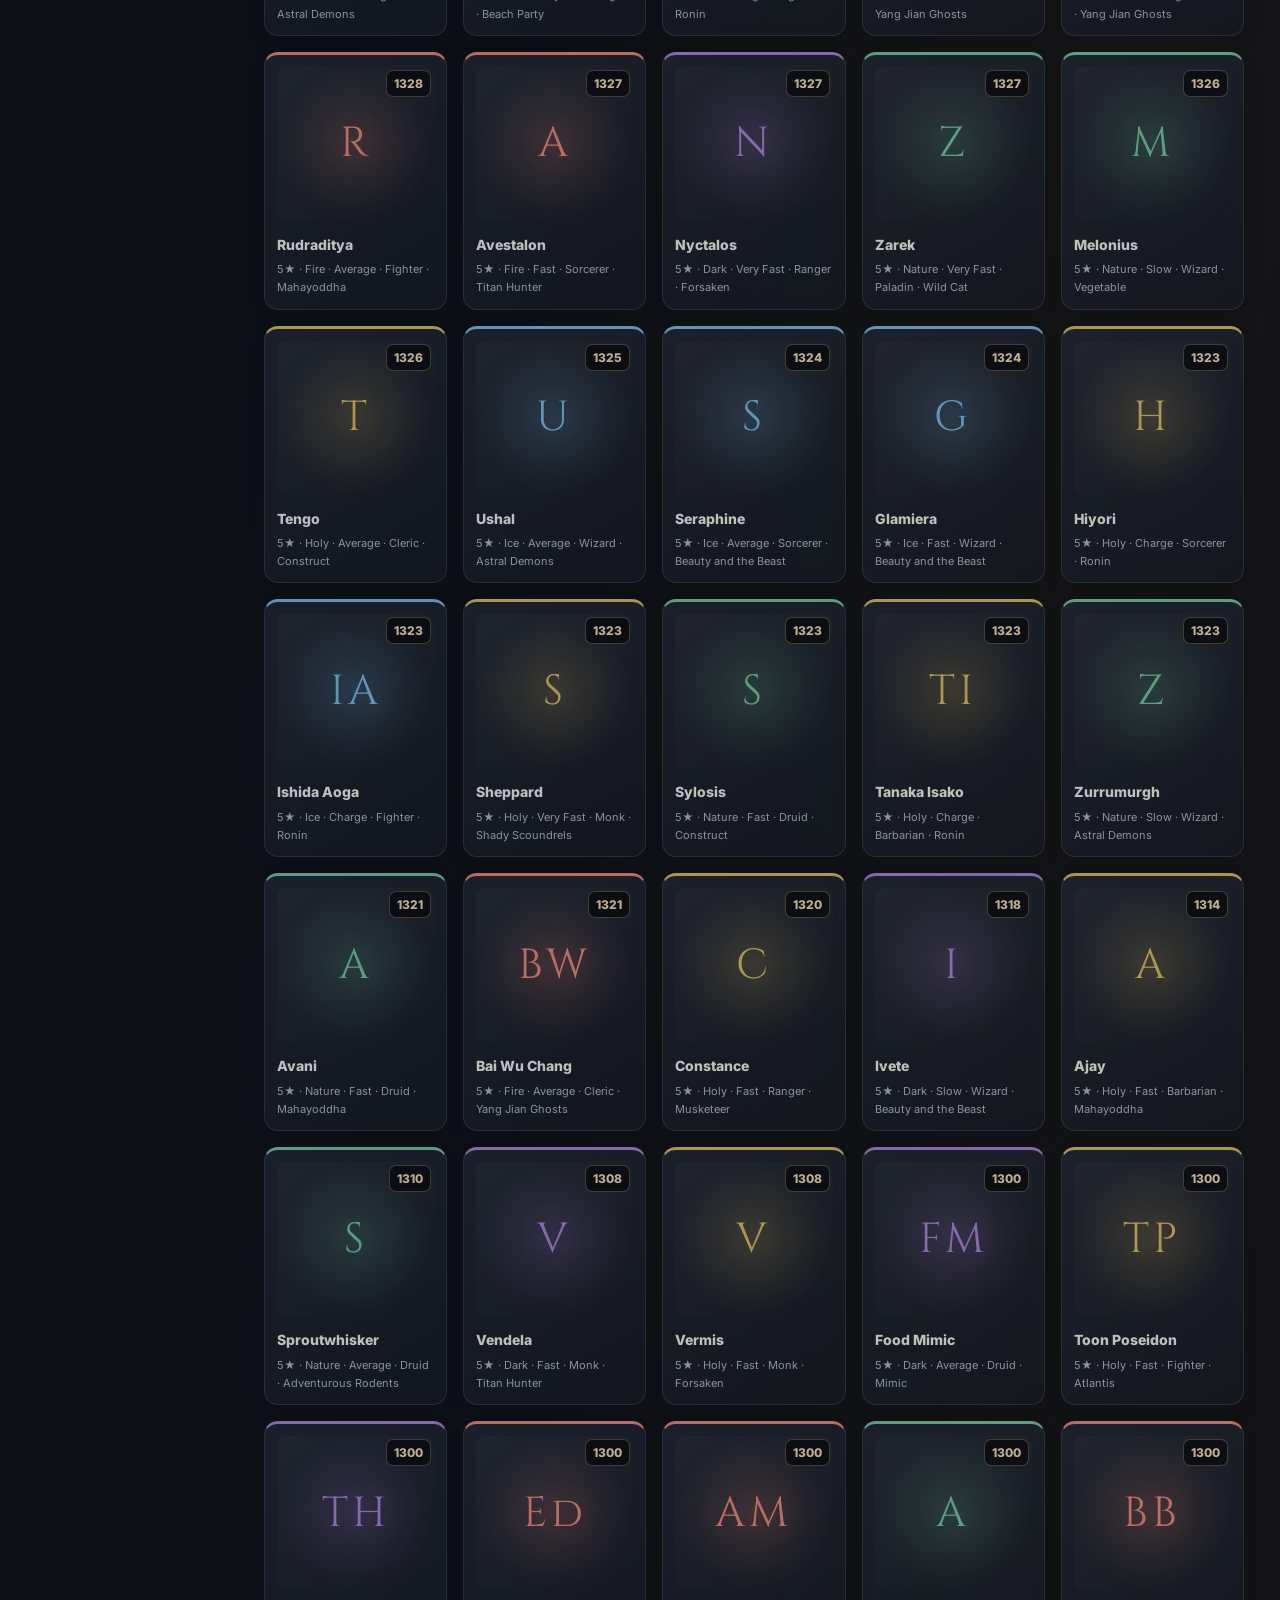
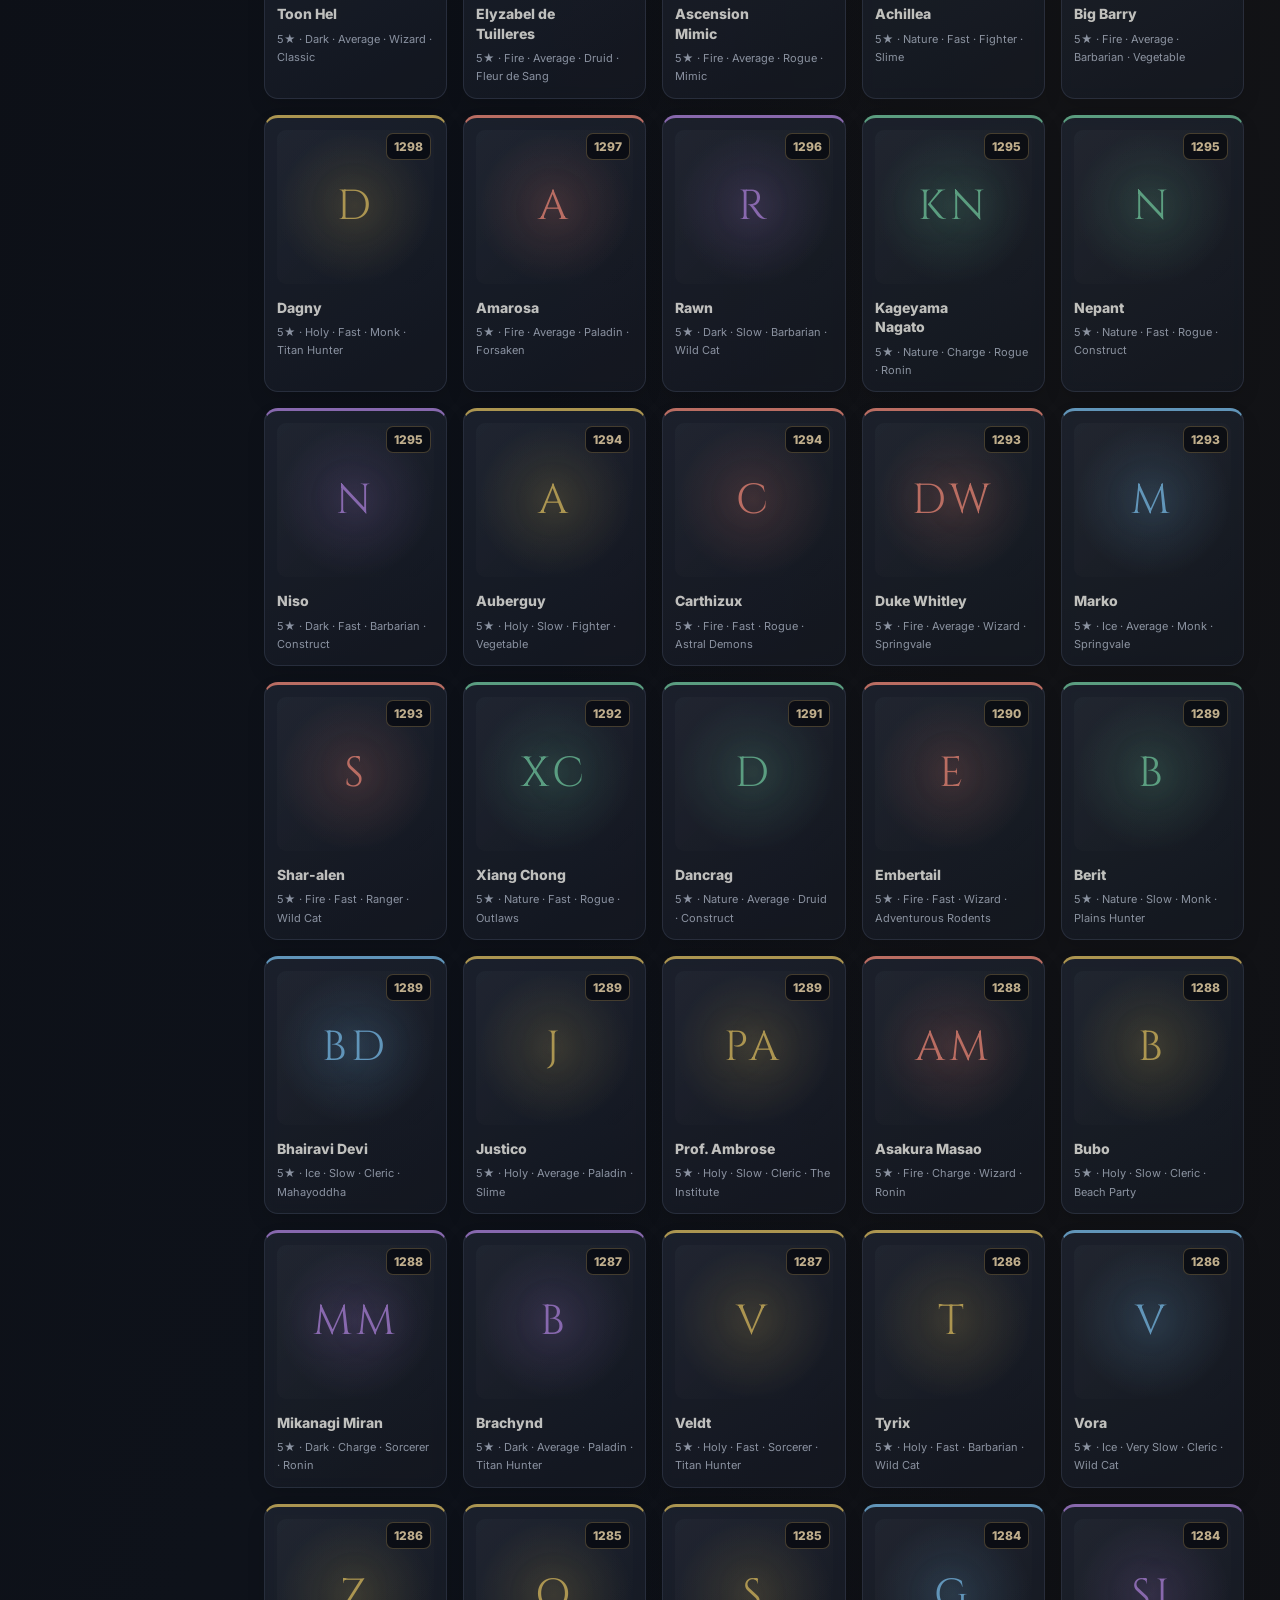
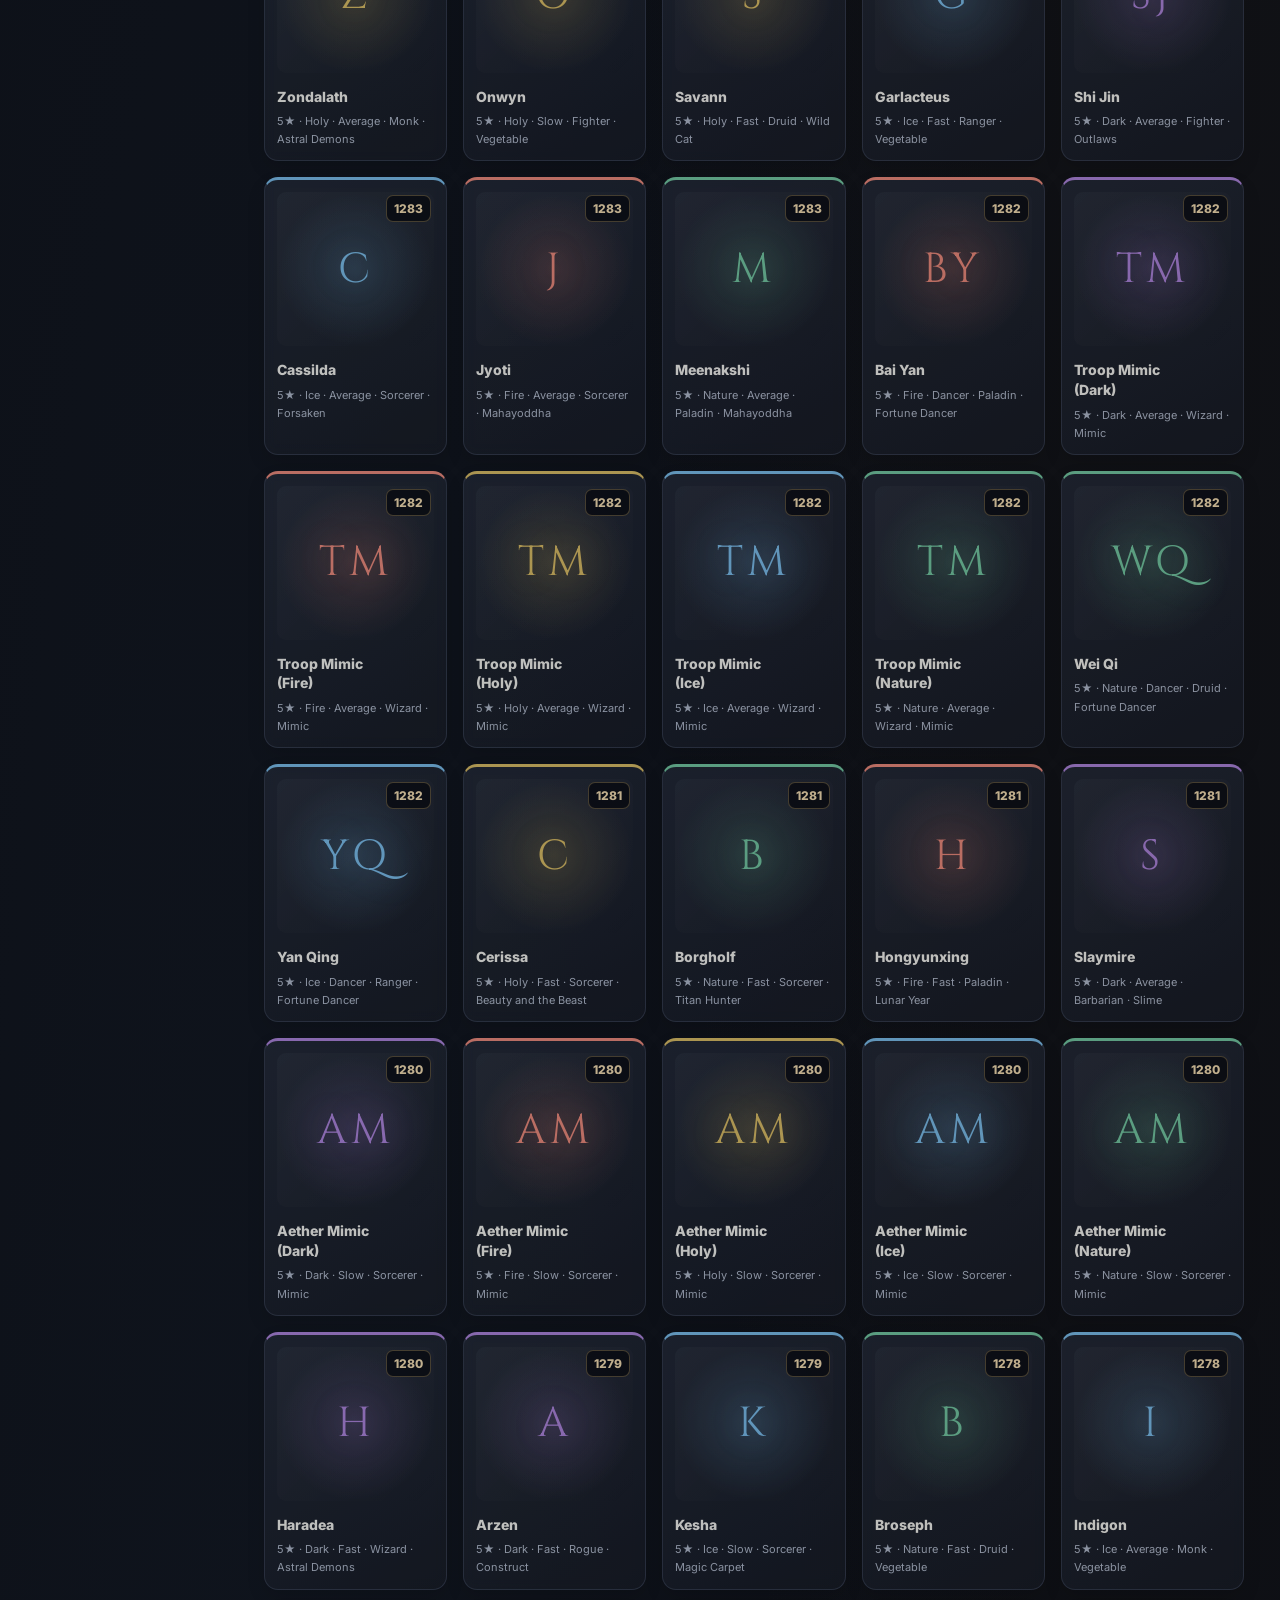
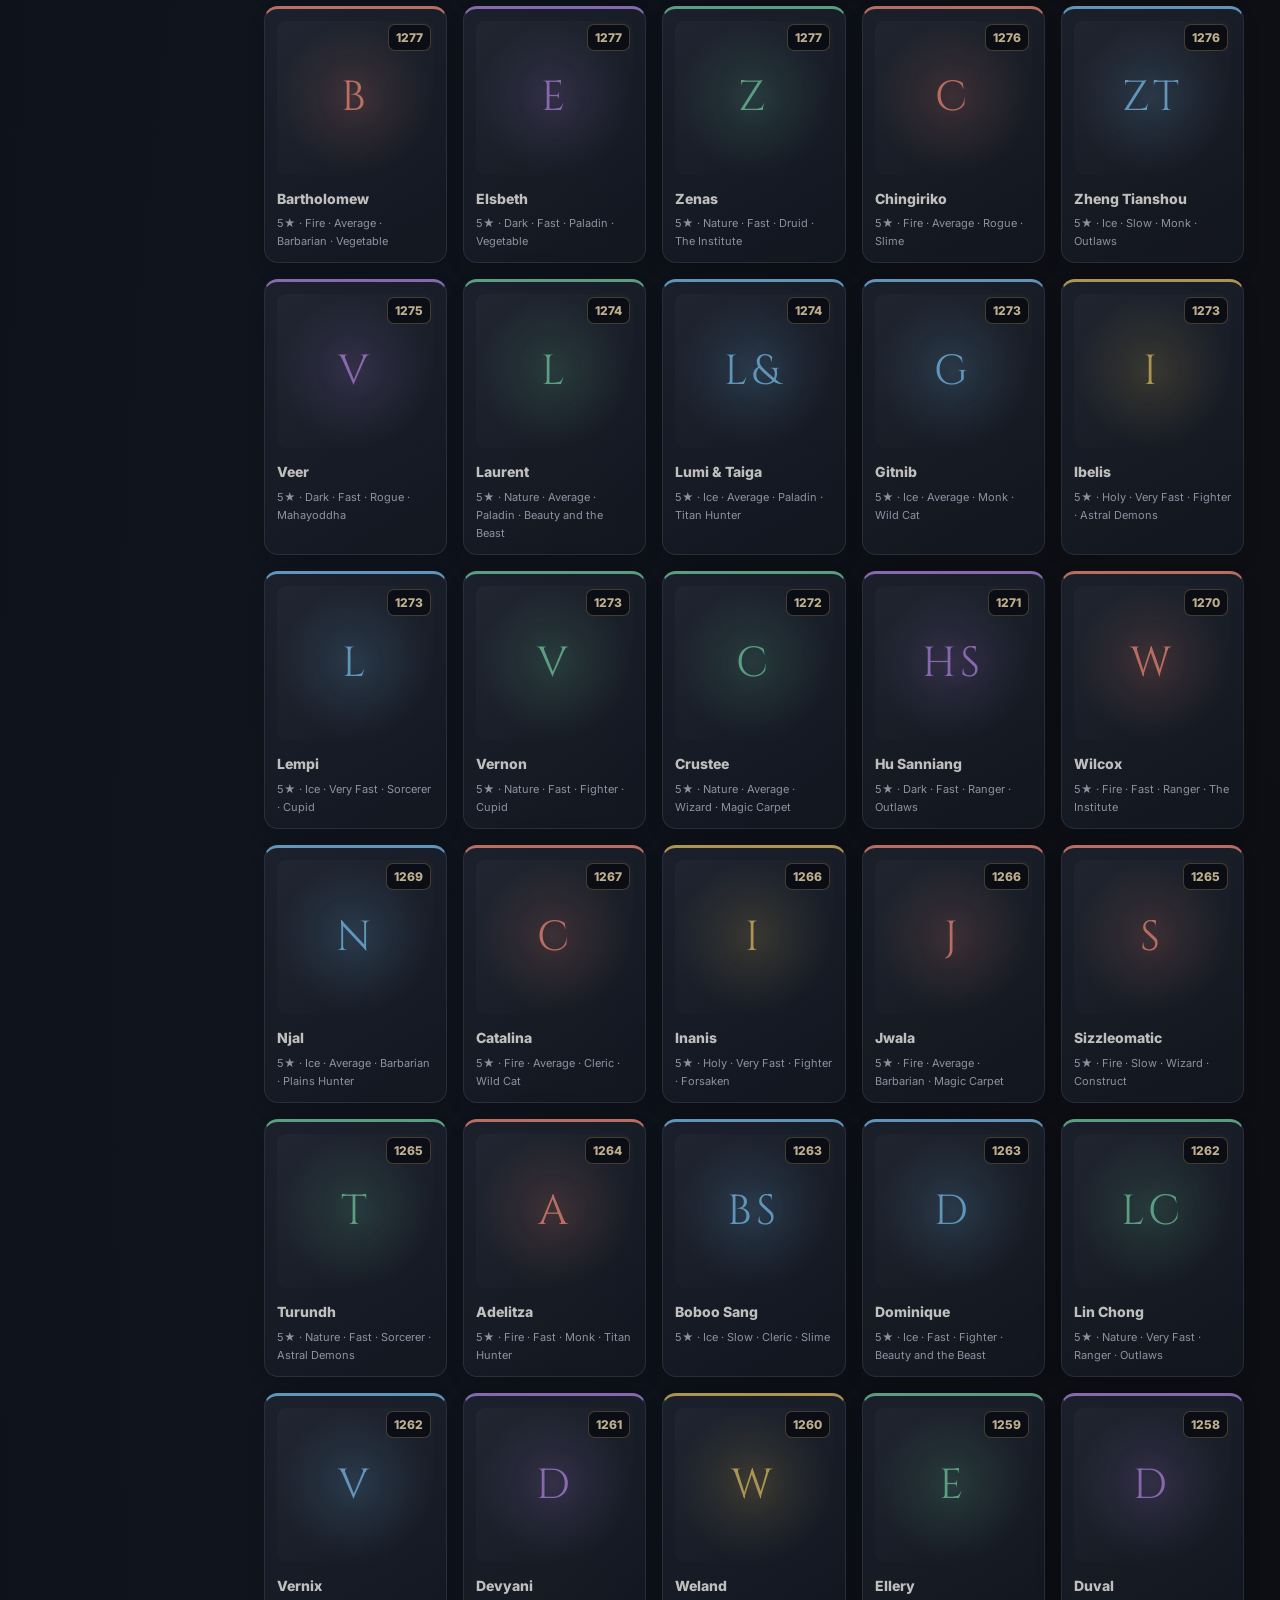
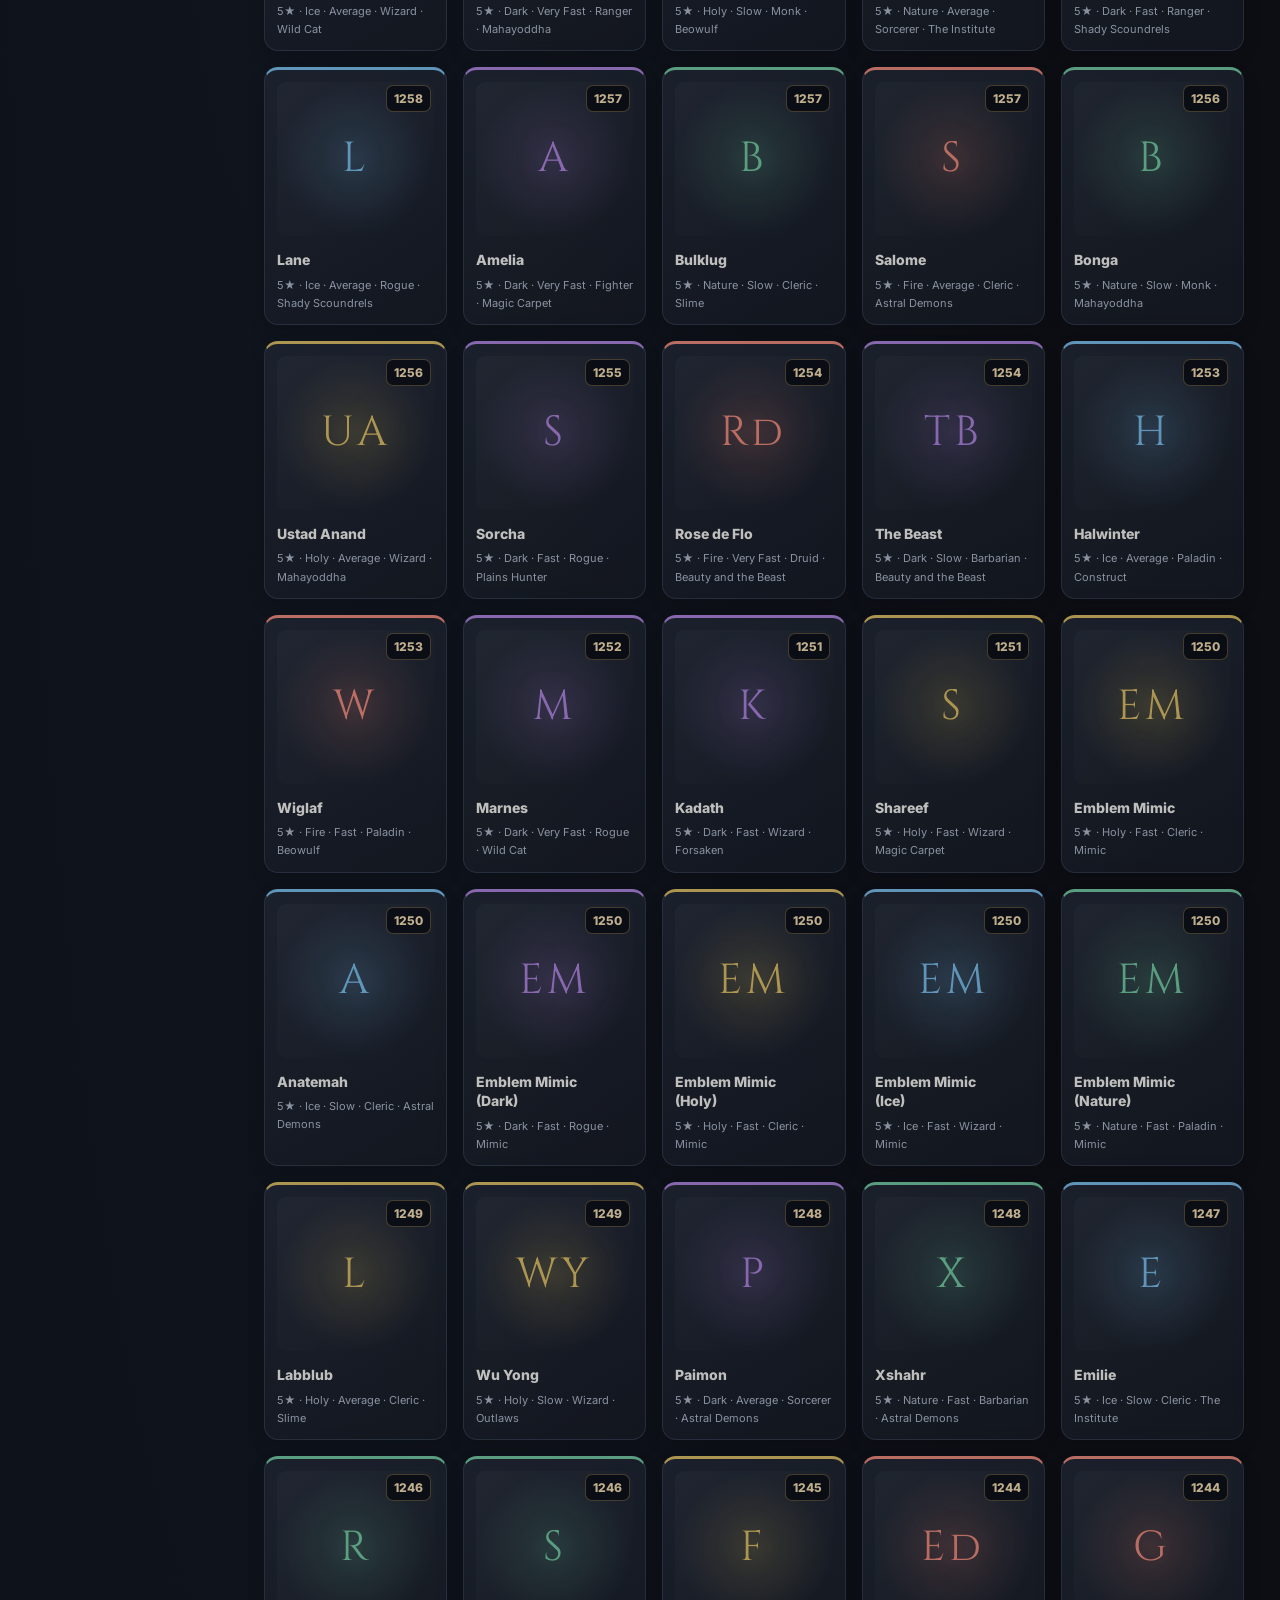
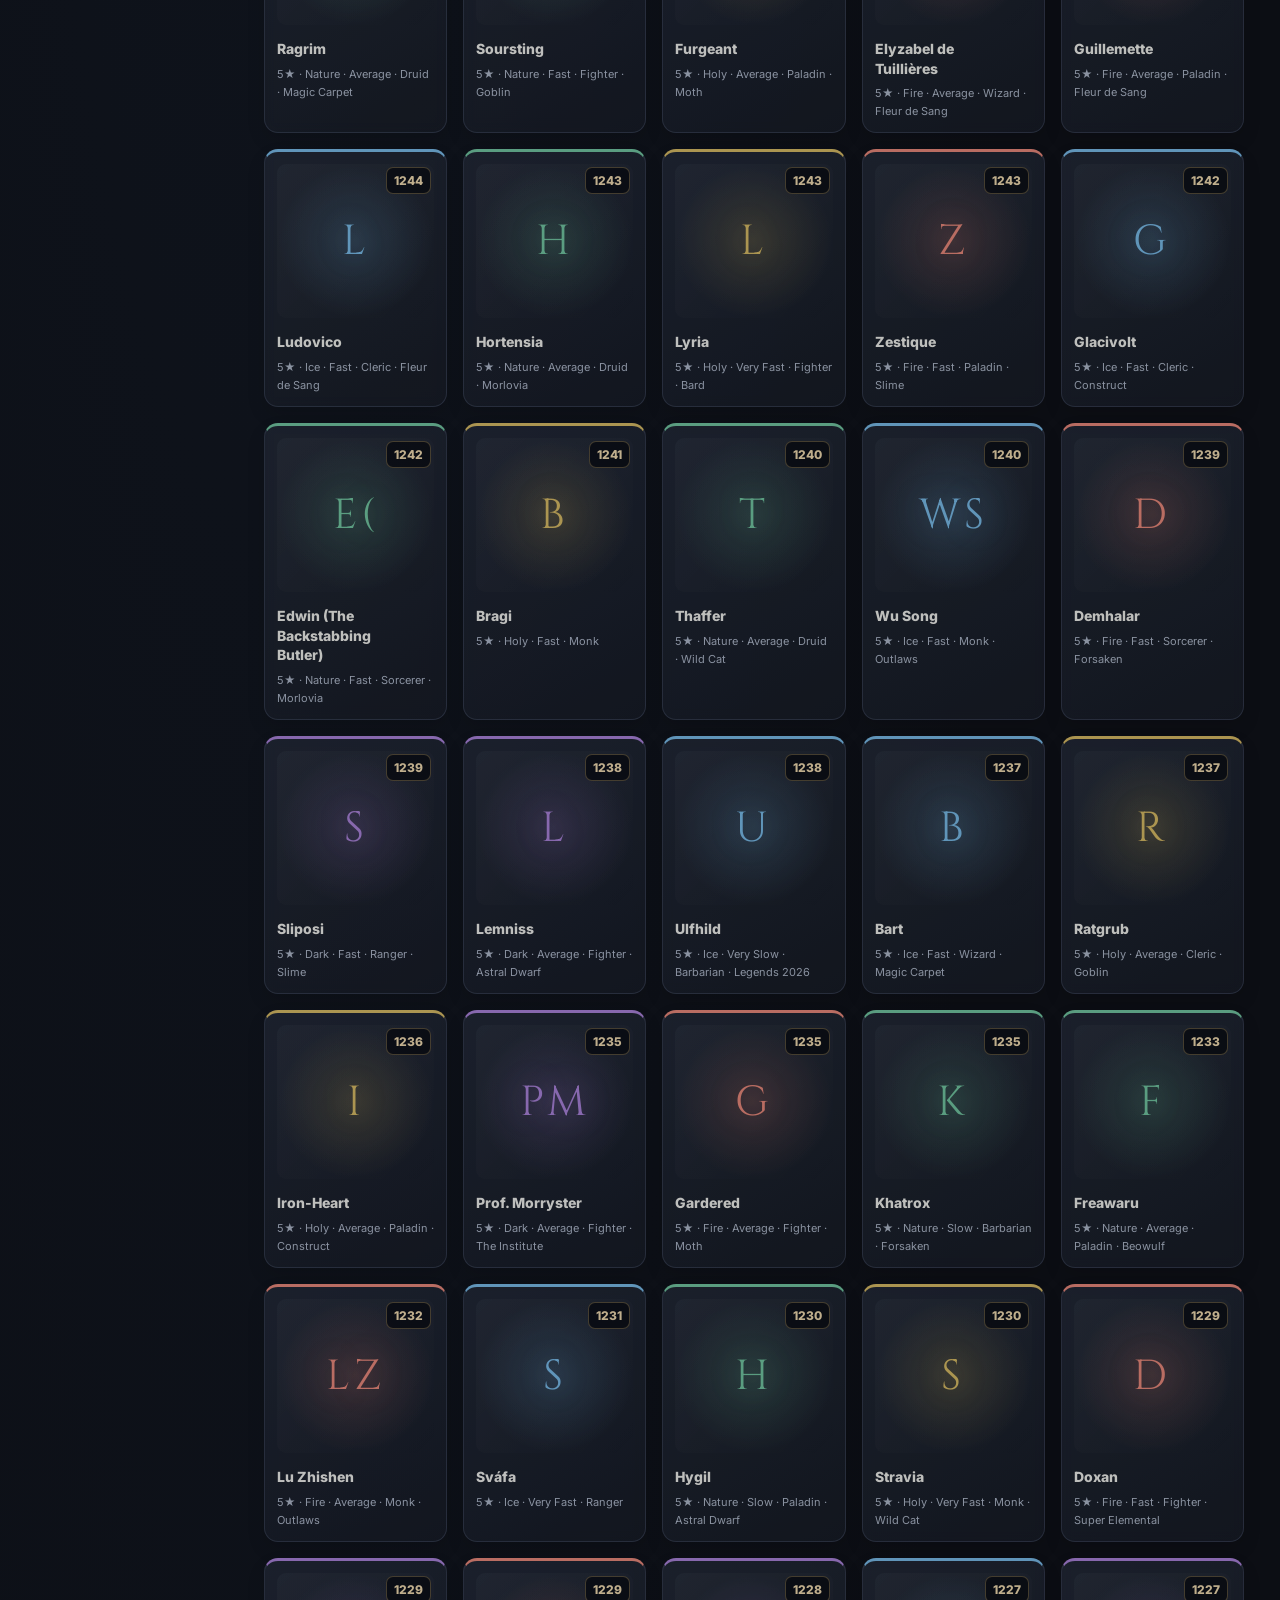
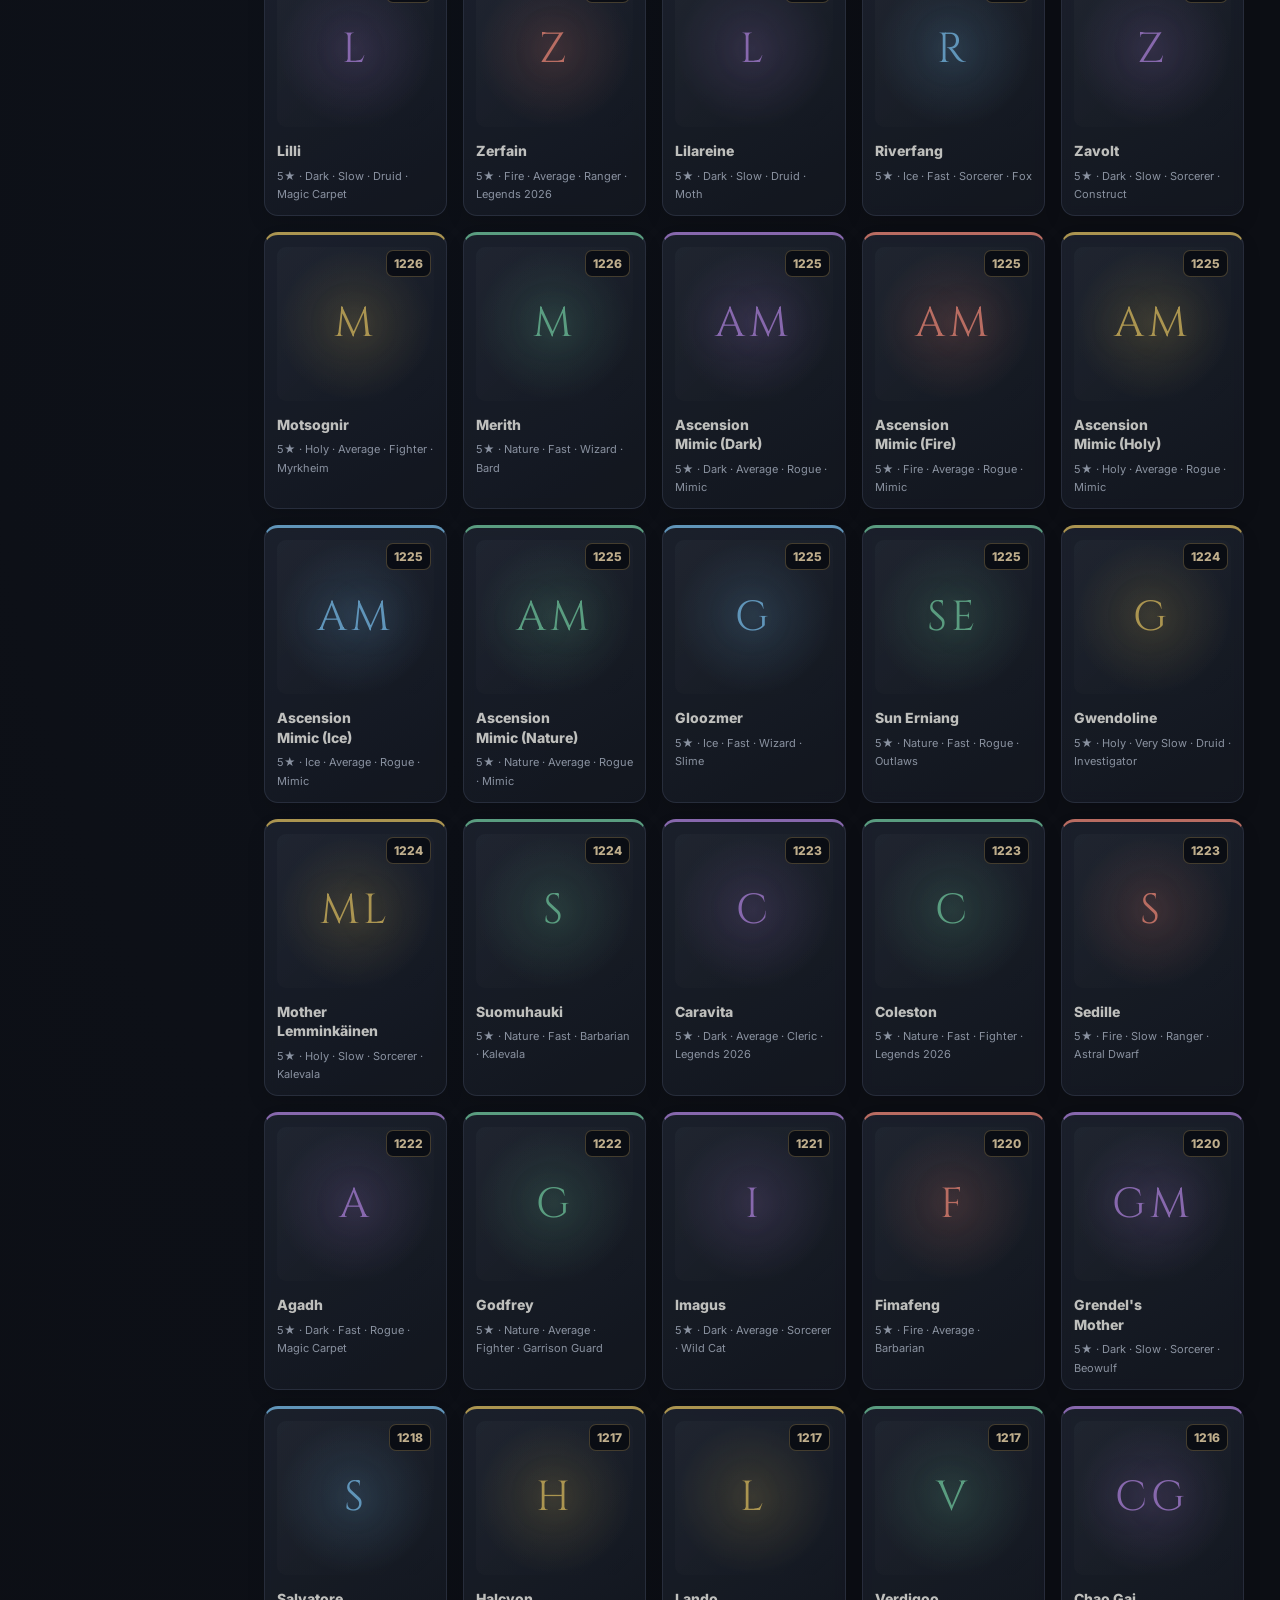
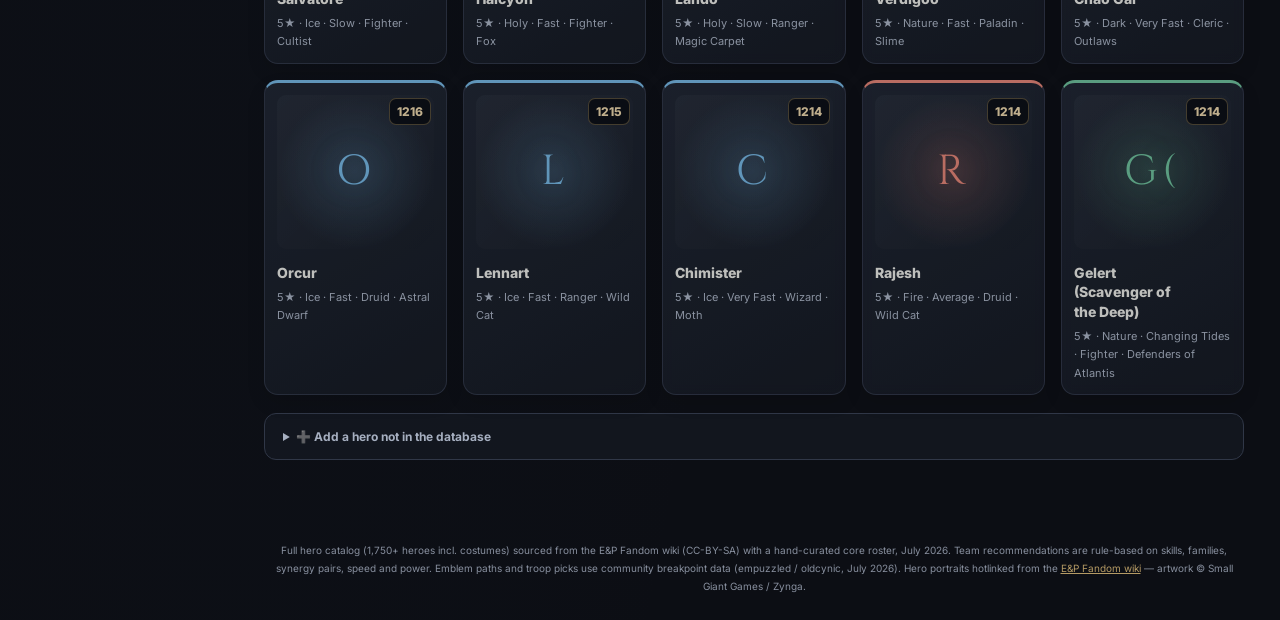
